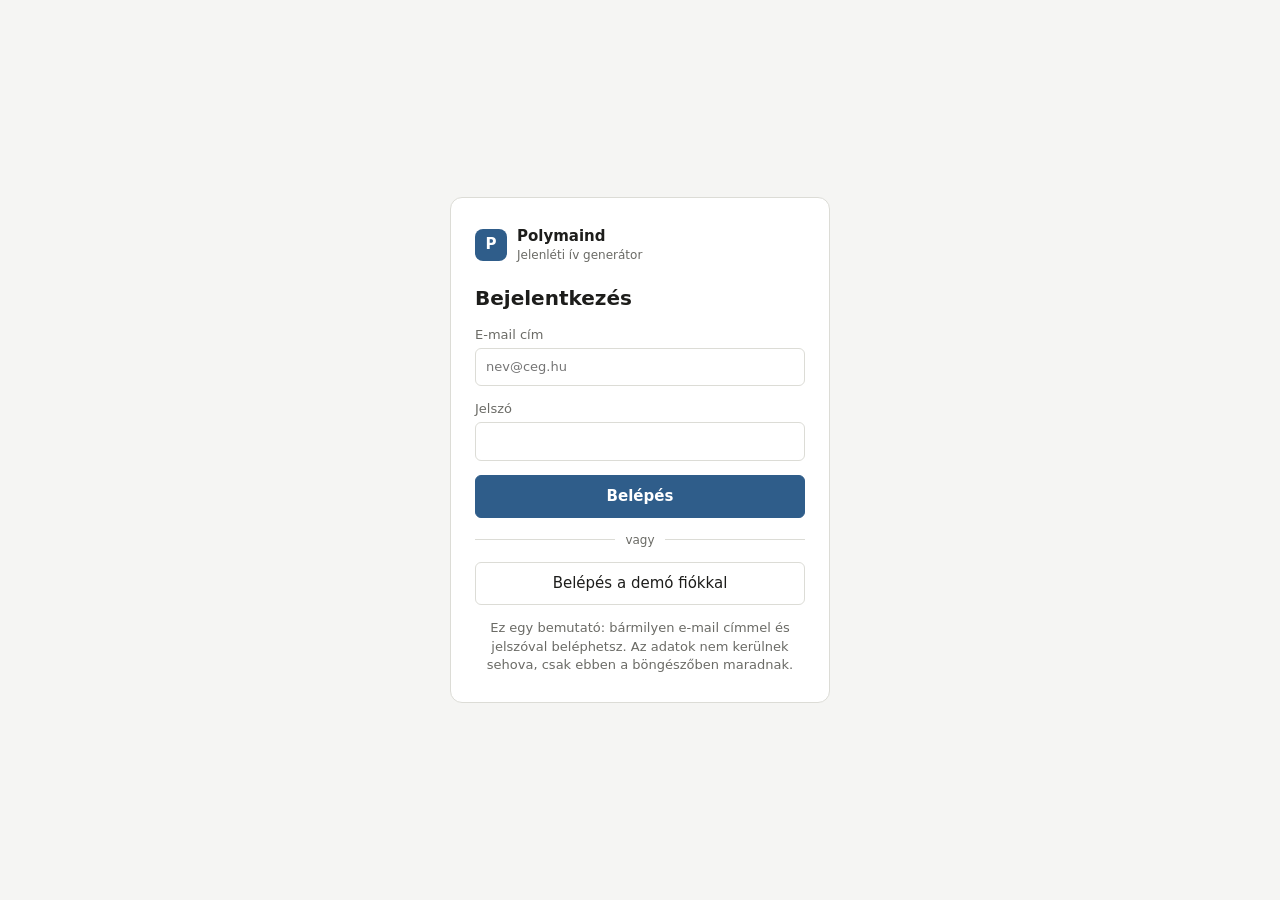
==== demo-offline.html @ 2e1d4f5e "Demó oldal bejelentkezéssel és bemutatóval; alapadat: Horváth Fanni 8 órában - demo.html/demo.js: be" ====
<!doctype html>
<html lang="hu">
<head>
  <meta charset="utf-8">
  <meta name="viewport" content="width=device-width, initial-scale=1">
  <title>Jelenléti ív demó</title>
  <style>
/* A jelenléti ív generátor és a demó közös stílusa. */
:root {
  --hatter: #f5f5f3; --lap: #fff; --szoveg: #1d1d1b; --halvany: #6b6b66; --keret: #dcdcd6;
  --pihen: #ecebe6; --szabad: #d9534f; --fo: #2f5d8a;
}
@media (prefers-color-scheme: dark) {
  :root:not([data-theme="light"]) {
    --hatter: #1a1a19; --lap: #242423; --szoveg: #ecece8; --halvany: #9d9d97; --keret: #3a3a38;
    --pihen: #2e2e2c; --szabad: #c9443f; --fo: #6fa3d6; color-scheme: dark;
  }
}
:root[data-theme="dark"] {
  --hatter: #1a1a19; --lap: #242423; --szoveg: #ecece8; --halvany: #9d9d97; --keret: #3a3a38;
    --pihen: #2e2e2c; --szabad: #c9443f; --fo: #6fa3d6; color-scheme: dark;
}
* { box-sizing: border-box; }
body { margin: 0; background: var(--hatter); color: var(--szoveg); font: 15px/1.4 system-ui, sans-serif; }
main { max-width: 900px; margin: 0 auto; padding: 24px 16px 64px; }
h1 { font-size: 22px; margin: 0 0 4px; }
.alcim { color: var(--halvany); margin: 0 0 20px; }
section { background: var(--lap); border: 1px solid var(--keret); border-radius: 10px; padding: 16px; margin-bottom: 16px; }
.sor { display: flex; flex-wrap: wrap; gap: 12px; align-items: flex-end; }
.mezo { display: flex; flex-direction: column; gap: 4px; font-size: 13px; color: var(--halvany); }
.mezo.nev { flex: 1 1 220px; }
input { font: inherit; color: var(--szoveg); background: var(--lap); border: 1px solid var(--keret); border-radius: 6px; padding: 6px 8px; }
input[type=number] { width: 80px; }
button { font: inherit; cursor: pointer; border-radius: 6px; border: 1px solid var(--keret); background: var(--lap); color: var(--szoveg); padding: 7px 12px; }
button.fo { background: var(--fo); border-color: var(--fo); color: #fff; font-weight: 600; }
#honap-info { color: var(--halvany); font-size: 13px; padding-bottom: 8px; }
.dolgozo { border-top: 1px solid var(--keret); padding: 14px 0; }
.dolgozo:first-child { border-top: 0; padding-top: 0; }
.dolgozo-fej { display: flex; flex-wrap: wrap; gap: 10px; align-items: flex-end; }
.naptar { display: grid; grid-template-columns: repeat(auto-fill, minmax(38px, 1fr)); gap: 4px; margin-top: 10px; }
.nap { padding: 3px 0; font-size: 13px; line-height: 1.1; display: flex; flex-direction: column; align-items: center; }
.nap small { font-size: 10px; color: var(--halvany); }
.nap.pihen { background: var(--pihen); color: var(--halvany); cursor: default; border-color: transparent; }
.nap.szabad { background: var(--szabad); border-color: var(--szabad); color: #fff; }
.nap.szabad small { color: #fff; }
.osszesito { font-size: 13px; color: var(--halvany); margin-top: 6px; }
details summary { cursor: pointer; font-weight: 600; }
details .sor { margin-top: 12px; }
details .mezo { flex: 1 1 220px; }
.hiba { color: var(--szabad); font-size: 13px; margin-top: 6px; }
.megjegyzes { font-size: 13px; color: var(--halvany); margin: 8px 0 0; }
.gombok { display: flex; flex-wrap: wrap; gap: 8px; align-items: center; }
label.gomb { display: inline-block; font-size: 15px; border: 1px solid var(--keret); border-radius: 6px; padding: 7px 12px; cursor: pointer; }
label.gomb input { display: none; }
.fulek { display: flex; gap: 4px; border-bottom: 1px solid var(--keret); margin-bottom: 16px; }
.fulek button { border: 0; border-bottom: 2px solid transparent; border-radius: 0; background: none; padding: 10px 14px; color: var(--halvany); font-weight: 600; }
.fulek button[aria-selected="true"] { color: var(--fo); border-bottom-color: var(--fo); }
[hidden] { display: none !important; }
.dolgozo-cim { display: flex; flex-wrap: wrap; gap: 4px 10px; align-items: baseline; }
.dolgozo-cim span { font-size: 13px; color: var(--halvany); }
.racs { display: grid; grid-template-columns: repeat(auto-fill, minmax(170px, 1fr)); gap: 10px; }
.racs .szeles { grid-column: 1 / -1; }
.racs input, .dolgozo > .mezo input { width: 100%; }
.beosztas-cim { margin-top: 12px; }
.beosztas { display: flex; flex-wrap: wrap; gap: 6px; align-items: flex-end; margin: 4px 0 10px; }
.beosztas label { display: flex; flex-direction: column; align-items: center; gap: 2px; font-size: 12px; color: var(--halvany); }
.beosztas input { width: 56px; text-align: center; }
.heti { font-size: 13px; color: var(--halvany); padding: 0 0 8px 6px; }
.kartya-lab { margin-top: 10px; }
.torol { color: var(--szabad); }
.ures { color: var(--halvany); margin: 0 0 12px; }
.ures a { color: var(--fo); }
</style>
  <style>
    /* Bejelentkezés */
    .belepes { min-height: 100vh; display: grid; place-items: center; padding: 24px 16px; }
    .belepes-kartya { width: 100%; max-width: 380px; background: var(--lap); border: 1px solid var(--keret); border-radius: 12px; padding: 28px 24px; display: flex; flex-direction: column; gap: 14px; }
    .marka { display: flex; align-items: center; gap: 10px; font-weight: 600; }
    .marka-jel { width: 32px; height: 32px; border-radius: 8px; background: var(--fo); color: #fff; display: grid; place-items: center; font-weight: 700; }
    .marka small { display: block; font-weight: 400; color: var(--halvany); font-size: 12px; }
    .belepes h1 { font-size: 20px; margin: 6px 0 0; }
    .belepes .mezo input { width: 100%; padding: 9px 10px; }
    .belepes button { width: 100%; padding: 10px 12px; }
    .elvalaszto { display: flex; align-items: center; gap: 10px; color: var(--halvany); font-size: 12px; }
    .elvalaszto::before, .elvalaszto::after { content: ""; flex: 1; border-top: 1px solid var(--keret); }
    .belepes .megjegyzes { margin: 0; text-align: center; }

    /* Felső sáv a belépés után */
    .savsor { display: flex; flex-wrap: wrap; gap: 8px 12px; align-items: center; justify-content: space-between; padding: 10px 16px; background: var(--lap); border-bottom: 1px solid var(--keret); }
    .savsor .felhasznalo { font-size: 13px; color: var(--halvany); min-width: 0; overflow-wrap: anywhere; }
    .savsor .felhasznalo strong { color: var(--szoveg); }
    .savsor .gombok button { padding: 6px 10px; font-size: 14px; }
    .demo-cimke { display: inline-block; font-size: 11px; font-weight: 700; letter-spacing: .06em; text-transform: uppercase; color: var(--fo); border: 1px solid var(--fo); border-radius: 999px; padding: 1px 8px; margin-right: 6px; }

    /* Bemutató */
    .kiemelt { outline: 3px solid var(--fo); outline-offset: 4px; border-radius: 8px; position: relative; z-index: 2; scroll-margin-top: 72px; }
    .tura { position: fixed; left: 50%; bottom: calc(16px + env(safe-area-inset-bottom, 0px)); transform: translateX(-50%); width: calc(100% - 32px); max-width: 420px; z-index: 10;
      background: var(--lap); border: 1px solid var(--keret); border-radius: 12px; padding: 16px; box-shadow: 0 10px 30px rgba(0, 0, 0, .18); display: flex; flex-direction: column; gap: 8px; }
    .tura-lepes { font-size: 12px; color: var(--halvany); font-variant-numeric: tabular-nums; }
    .tura h2 { font-size: 16px; margin: 0; }
    .tura p { margin: 0; font-size: 14px; }
    .tura-gombok { display: flex; gap: 8px; justify-content: flex-end; margin-top: 4px; }
    .tura-gombok .kihagy { margin-right: auto; border-color: transparent; color: var(--halvany); padding-left: 0; background: none; }
    main { padding-bottom: 220px; }
    button:focus-visible, input:focus-visible { outline: 2px solid var(--fo); outline-offset: 2px; }
    @media (prefers-reduced-motion: no-preference) { .tura { transition: opacity .2s; } }
  </style>
</head>
<body>

<div id="belepes" class="belepes">
  <form id="belepes-urlap" class="belepes-kartya" novalidate>
    <div class="marka"><span class="marka-jel">P</span><span>Polymaind<small>Jelenléti ív generátor</small></span></div>
    <h1>Bejelentkezés</h1>
    <label class="mezo"><span>E-mail cím</span><input id="belepes-email" type="email" autocomplete="username" placeholder="nev@ceg.hu"></label>
    <label class="mezo"><span>Jelszó</span><input id="belepes-jelszo" type="password" autocomplete="current-password"></label>
    <p id="belepes-hiba" class="hiba" role="alert" hidden></p>
    <button type="submit" class="fo">Belépés</button>
    <div class="elvalaszto">vagy</div>
    <button type="button" id="demo-belepes">Belépés a demó fiókkal</button>
    <p class="megjegyzes">Ez egy bemutató: bármilyen e-mail címmel és jelszóval beléphetsz. Az adatok nem kerülnek sehova, csak ebben a böngészőben maradnak.</p>
  </form>
</div>

<div id="alkalmazas" hidden>
  <div class="savsor">
    <div class="felhasznalo"><span class="demo-cimke">Demó</span>Bejelentkezve: <strong id="felhasznalo-email"></strong></div>
    <div class="gombok">
      <button id="tura-inditas">Bemutató indítása</button>
      <button id="demo-visszaallitas">Demóadatok visszaállítása</button>
      <button id="kijelentkezes">Kijelentkezés</button>
    </div>
  </div>

  <main>
    <h1>Jelenléti ív generátor</h1>
    <p class="alcim">Munkavállalónként megadott beosztás szerint, a magyar munkanaptárral generálja a havi jelenléti íveket.</p>

    <div class="fulek" role="tablist">
      <button data-ful="havi" role="tab">Havi jelenléti ív</button>
      <button data-ful="munkavallalok" role="tab">Munkavállalók</button>
    </div>

    <p id="uzenet" class="hiba" role="alert" hidden></p>

    <div data-panel="havi">
      <section class="sor">
        <label class="mezo" style="flex:1 1 240px"><span>Munkáltató</span><input id="ceg" type="text"></label>
        <label class="mezo"><span>Hónap</span><input id="honap" type="month"></label>
      </section>

      <section>
        <div id="honap-info"></div>
        <p class="megjegyzes" style="margin:0 0 12px">Kattints egy napra, ha az illető aznap szabadságon volt (piros). A szürke napokon a beosztása szerint nem dolgozik.</p>
        <div id="dolgozok"></div>
      </section>

      <section>
        <details>
          <summary>Cégszintű eltérések ebben a hónapban</summary>
          <div class="sor">
            <label class="mezo"><span>Extra pihenőnapok (mindenkinek)</span><input id="ceg-pihenonap" type="text" placeholder="pl. 2, 24-31"></label>
            <label class="mezo"><span>Extra munkanapok (pl. ledolgozós szombat)</span><input id="ceg-munkanap" type="text" placeholder="pl. 13"></label>
          </div>
          <div id="ceg-hiba" class="hiba"></div>
          <p class="megjegyzes">Az ünnepnapokat és a 2025–2026-os áthelyezett munkanapokat az app magától tudja. Ha egy évre még nincs beépítve, itt add meg.</p>
        </details>
      </section>

      <div class="gombok">
        <button id="general" class="fo">PDF generálása</button>
      </div>
    </div>

    <div data-panel="munkavallalok" hidden>
      <section>
        <div id="munkavallalok-lista"></div>
        <button id="uj-dolgozo">+ Új munkavállaló</button>
      </section>
      <div class="gombok">
        <button id="export">Adatok mentése fájlba</button>
        <label class="gomb">Adatok betöltése<input id="import" type="file" accept="application/json,.json"></label>
      </div>
    </div>
  </main>
</div>

<div id="tura" class="tura" role="dialog" aria-live="polite" aria-labelledby="tura-cim" hidden>
  <div class="tura-lepes" id="tura-lepes"></div>
  <h2 id="tura-cim"></h2>
  <p id="tura-szoveg"></p>
  <div class="tura-gombok">
    <button class="kihagy" id="tura-kihagy">Bezárás</button>
    <button id="tura-vissza">Vissza</button>
    <button class="fo" id="tura-tovabb">Tovább</button>
  </div>
</div>

<script>
!function(t,e){"object"==typeof exports&&"undefined"!=typeof module?e(exports):"function"==typeof define&&define.amd?define(["exports"],e):e((t=t||self).PDFLib={})}(this,(function(t){"use strict";
/*! *****************************************************************************
    Copyright (c) Microsoft Corporation. All rights reserved.
    Licensed under the Apache License, Version 2.0 (the "License"); you may not use
    this file except in compliance with the License. You may obtain a copy of the
    License at http://www.apache.org/licenses/LICENSE-2.0

    THIS CODE IS PROVIDED ON AN *AS IS* BASIS, WITHOUT WARRANTIES OR CONDITIONS OF ANY
    KIND, EITHER EXPRESS OR IMPLIED, INCLUDING WITHOUT LIMITATION ANY IMPLIED
    WARRANTIES OR CONDITIONS OF TITLE, FITNESS FOR A PARTICULAR PURPOSE,
    MERCHANTABLITY OR NON-INFRINGEMENT.

    See the Apache Version 2.0 License for specific language governing permissions
    and limitations under the License.
    ***************************************************************************** */var e=function(t,n){return(e=Object.setPrototypeOf||{__proto__:[]}instanceof Array&&function(t,e){t.__proto__=e}||function(t,e){for(var n in e)e.hasOwnProperty(n)&&(t[n]=e[n])})(t,n)};function n(t,n){function r(){this.constructor=t}e(t,n),t.prototype=null===n?Object.create(n):(r.prototype=n.prototype,new r)}var r=function(){return(r=Object.assign||function(t){for(var e,n=1,r=arguments.length;n<r;n++)for(var i in e=arguments[n])Object.prototype.hasOwnProperty.call(e,i)&&(t[i]=e[i]);return t}).apply(this,arguments)};function i(t,e,n,r){return new(n||(n=Promise))((function(i,o){function a(t){try{l(r.next(t))}catch(t){o(t)}}function s(t){try{l(r.throw(t))}catch(t){o(t)}}function l(t){var e;t.done?i(t.value):(e=t.value,e instanceof n?e:new n((function(t){t(e)}))).then(a,s)}l((r=r.apply(t,e||[])).next())}))}function o(t,e){var n,r,i,o,a={label:0,sent:function(){if(1&i[0])throw i[1];return i[1]},trys:[],ops:[]};return o={next:s(0),throw:s(1),return:s(2)},"function"==typeof Symbol&&(o[Symbol.iterator]=function(){return this}),o;function s(o){return function(s){return function(o){if(n)throw new TypeError("Generator is already executing.");for(;a;)try{if(n=1,r&&(i=2&o[0]?r.return:o[0]?r.throw||((i=r.return)&&i.call(r),0):r.next)&&!(i=i.call(r,o[1])).done)return i;switch(r=0,i&&(o=[2&o[0],i.value]),o[0]){case 0:case 1:i=o;break;case 4:return a.label++,{value:o[1],done:!1};case 5:a.label++,r=o[1],o=[0];continue;case 7:o=a.ops.pop(),a.trys.pop();continue;default:if(!(i=a.trys,(i=i.length>0&&i[i.length-1])||6!==o[0]&&2!==o[0])){a=0;continue}if(3===o[0]&&(!i||o[1]>i[0]&&o[1]<i[3])){a.label=o[1];break}if(6===o[0]&&a.label<i[1]){a.label=i[1],i=o;break}if(i&&a.label<i[2]){a.label=i[2],a.ops.push(o);break}i[2]&&a.ops.pop(),a.trys.pop();continue}o=e.call(t,a)}catch(t){o=[6,t],r=0}finally{n=i=0}if(5&o[0])throw o[1];return{value:o[0]?o[1]:void 0,done:!0}}([o,s])}}}function a(){for(var t=0,e=0,n=arguments.length;e<n;e++)t+=arguments[e].length;var r=Array(t),i=0;for(e=0;e<n;e++)for(var o=arguments[e],a=0,s=o.length;a<s;a++,i++)r[i]=o[a];return r}for(var s="ABCDEFGHIJKLMNOPQRSTUVWXYZabcdefghijklmnopqrstuvwxyz0123456789+/",l=new Uint8Array(256),h=0;h<s.length;h++)l[s.charCodeAt(h)]=h;var u,c=function(t){for(var e="",n=t.length,r=0;r<n;r+=3)e+=s[t[r]>>2],e+=s[(3&t[r])<<4|t[r+1]>>4],e+=s[(15&t[r+1])<<2|t[r+2]>>6],e+=s[63&t[r+2]];return n%3==2?e=e.substring(0,e.length-1)+"=":n%3==1&&(e=e.substring(0,e.length-2)+"=="),e},d=function(t){var e,n,r,i,o,a=.75*t.length,s=t.length,h=0;"="===t[t.length-1]&&(a--,"="===t[t.length-2]&&a--);var u=new Uint8Array(a);for(e=0;e<s;e+=4)n=l[t.charCodeAt(e)],r=l[t.charCodeAt(e+1)],i=l[t.charCodeAt(e+2)],o=l[t.charCodeAt(e+3)],u[h++]=n<<2|r>>4,u[h++]=(15&r)<<4|i>>2,u[h++]=(3&i)<<6|63&o;return u},f=/^(data)?:?([\w\/\+]+)?;?(charset=[\w-]+|base64)?.*,/i,p=function(t){var e=t.trim(),n=e.substring(0,100).match(f);if(!n)return d(e);var r=n[0],i=e.substring(r.length);return d(i)},g=function(t){return t.charCodeAt(0)},v=function(t){return t.codePointAt(0)},y=function(t,e){return x(t.toString(16),e,"0").toUpperCase()},m=function(t){return y(t,2)},b=function(t){return String.fromCharCode(t)},w=function(t){return b(parseInt(t,16))},x=function(t,e,n){for(var r="",i=0,o=e-t.length;i<o;i++)r+=n;return r+t},k=function(t,e,n){for(var r=t.length,i=0;i<r;i++)e[n++]=t.charCodeAt(i);return r},F=function(t){return t.replace(/[.*+?^${}()|[\]\\]/g,"\\$&")},S=function(t){return t.replace(/\t|\u0085|\u2028|\u2029/g,"    ").replace(/[\b\v]/g,"")},C=["\\n","\\f","\\r","\\u000B"],A=function(t){return/^[\n\f\r\u000B]$/.test(t)},T=function(t){return t.split(/[\n\f\r\u000B]/)},P=function(t){return t.replace(/[\n\f\r\u000B]/g," ")},z=function(t,e){var n,r=t.charCodeAt(e),i=e+1,o=1;return r>=55296&&r<=56319&&t.length>i&&(n=t.charCodeAt(i))>=56320&&n<=57343&&(o=2),[t.slice(e,e+o),o]},R=function(t){for(var e=[],n=0,r=t.length;n<r;){var i=z(t,n),o=i[0],a=i[1];e.push(o),n+=a}return e},O=function(t,e,n,r){for(var i=function(t){for(var e=C.join("|"),n=["$"],r=0,i=t.length;r<i;r++){var o=t[r];if(A(o))throw new TypeError("`wordBreak` must not include "+e);n.push(""===o?".":F(o))}var a=n.join("|");return new RegExp("("+e+")|((.*?)("+a+"))","gm")}(e),o=S(t).match(i),a="",s=0,l=[],h=function(){""!==a&&l.push(a),a="",s=0},u=0,c=o.length;u<c;u++){var d=o[u];if(A(d))h();else{var f=r(d);s+f>n&&h(),a+=d,s+=f}}return h(),l},D=/^D:(\d\d\d\d)(\d\d)?(\d\d)?(\d\d)?(\d\d)?(\d\d)?([+\-Z])?(\d\d)?'?(\d\d)?'?$/,B=function(t){var e=t.match(D);if(e){var n=e[1],r=e[2],i=void 0===r?"01":r,o=e[3],a=void 0===o?"01":o,s=e[4],l=void 0===s?"00":s,h=e[5],u=void 0===h?"00":h,c=e[6],d=void 0===c?"00":c,f=e[7],p=void 0===f?"Z":f,g=e[8],v=void 0===g?"00":g,y=e[9];return new Date(n+"-"+i+"-"+a+"T"+l+":"+u+":"+d+("Z"===p?"Z":""+p+v+":"+(void 0===y?"00":y)))}},N=function(t,e){for(var n,r,i=0;i<t.length;){var o=t.substring(i).match(e);if(!o)return{match:r,pos:i};r=o,i+=(null!==(n=o.index)&&void 0!==n?n:0)+o[0].length}return{match:r,pos:i}},E=function(t){return t[t.length-1]},j=function(t){if(t instanceof Uint8Array)return t;for(var e=t.length,n=new Uint8Array(e),r=0;r<e;r++)n[r]=t.charCodeAt(r);return n},M=function(){for(var t=[],e=0;e<arguments.length;e++)t[e]=arguments[e];for(var n=t.length,r=[],i=0;i<n;i++){var o=t[i];r[i]=o instanceof Uint8Array?o:j(o)}var a=0;for(i=0;i<n;i++)a+=t[i].length;for(var s=new Uint8Array(a),l=0,h=0;h<n;h++)for(var u=r[h],c=0,d=u.length;c<d;c++)s[l++]=u[c];return s},I=function(t){for(var e=0,n=0,r=t.length;n<r;n++)e+=t[n].length;var i=new Uint8Array(e),o=0;for(n=0,r=t.length;n<r;n++){var a=t[n];i.set(a,o),o+=a.length}return i},U=function(t){for(var e="",n=0,r=t.length;n<r;n++)e+=b(t[n]);return e},V=function(t,e){return t.id-e.id},W=function(t,e){for(var n=[],r=0,i=t.length;r<i;r++){var o=t[r],a=t[r-1];0!==r&&e(o)===e(a)||n.push(o)}return n},q=function(t){for(var e=t.length,n=0,r=Math.floor(e/2);n<r;n++){var i=n,o=e-n-1,a=t[n];t[i]=t[o],t[o]=a}return t},L=function(t){for(var e=0,n=0,r=t.length;n<r;n++)e+=t[n];return e},K=function(t,e){for(var n=new Array(e-t),r=0,i=n.length;r<i;r++)n[r]=t+r;return n},G=function(t,e){for(var n=new Array(e.length),r=0,i=e.length;r<i;r++)n[r]=t[e[r]];return n},H=function(t){return t instanceof Uint8Array||t instanceof ArrayBuffer||"string"==typeof t},_=function(t){if("string"==typeof t)return p(t);if(t instanceof ArrayBuffer)return new Uint8Array(t);if(t instanceof Uint8Array)return t;throw new TypeError("`input` must be one of `string | ArrayBuffer | Uint8Array`")},X=function(){return new Promise((function(t){setTimeout((function(){return t()}),0)}))},Z=function(t,e){void 0===e&&(e=!0);var n=[];e&&n.push(65279);for(var r=0,i=t.length;r<i;){var o=t.codePointAt(r);if(o<65536)n.push(o),r+=1;else{if(!(o<1114112))throw new Error("Invalid code point: 0x"+m(o));n.push(Q(o),$(o)),r+=2}}return new Uint16Array(n)},Y=function(t){return t>=0&&t<=65535},J=function(t){return t>=65536&&t<=1114111},Q=function(t){return Math.floor((t-65536)/1024)+55296},$=function(t){return(t-65536)%1024+56320};!function(t){t.BigEndian="BigEndian",t.LittleEndian="LittleEndian"}(u||(u={}));var tt="�".codePointAt(0),et=function(t,e){if(void 0===e&&(e=!0),t.length<=1)return String.fromCodePoint(tt);for(var n=e?ot(t):u.BigEndian,r=e?2:0,i=[];t.length-r>=2;){var o=it(t[r++],t[r++],n);if(nt(o))if(t.length-r<2)i.push(tt);else{var a=it(t[r++],t[r++],n);rt(a)?i.push(o,a):i.push(tt)}else rt(o)?(r+=2,i.push(tt)):i.push(o)}return r<t.length&&i.push(tt),String.fromCodePoint.apply(String,i)},nt=function(t){return t>=55296&&t<=56319},rt=function(t){return t>=56320&&t<=57343},it=function(t,e,n){if(n===u.LittleEndian)return e<<8|t;if(n===u.BigEndian)return t<<8|e;throw new Error("Invalid byteOrder: "+n)},ot=function(t){return at(t)?u.BigEndian:st(t)?u.LittleEndian:u.BigEndian},at=function(t){return 254===t[0]&&255===t[1]},st=function(t){return 255===t[0]&&254===t[1]},lt=function(t){return at(t)||st(t)},ht=function(t){var e,n=String(t);if(Math.abs(t)<1){if(e=parseInt(t.toString().split("e-")[1])){var r=t<0;r&&(t*=-1),t*=Math.pow(10,e-1),n="0."+new Array(e).join("0")+t.toString().substring(2),r&&(n="-"+n)}}else(e=parseInt(t.toString().split("+")[1]))>20&&(e-=20,n=(t/=Math.pow(10,e)).toString()+new Array(e+1).join("0"));return n},ut=function(t){return Math.ceil(t.toString(2).length/8)},ct=function(t){for(var e=new Uint8Array(ut(t)),n=1;n<=e.length;n++)e[n-1]=t>>8*(e.length-n);return e},dt=function(t){throw new Error(t)};function ft(t,e,n){return t(n={path:e,exports:{},require:function(t,e){return function(){throw new Error("Dynamic requires are not currently supported by @rollup/plugin-commonjs")}(null==e&&n.path)}},n.exports),n.exports}var pt=ft((function(t,e){var n="undefined"!=typeof Uint8Array&&"undefined"!=typeof Uint16Array&&"undefined"!=typeof Int32Array;function r(t,e){return Object.prototype.hasOwnProperty.call(t,e)}e.assign=function(t){for(var e=Array.prototype.slice.call(arguments,1);e.length;){var n=e.shift();if(n){if("object"!=typeof n)throw new TypeError(n+"must be non-object");for(var i in n)r(n,i)&&(t[i]=n[i])}}return t},e.shrinkBuf=function(t,e){return t.length===e?t:t.subarray?t.subarray(0,e):(t.length=e,t)};var i={arraySet:function(t,e,n,r,i){if(e.subarray&&t.subarray)t.set(e.subarray(n,n+r),i);else for(var o=0;o<r;o++)t[i+o]=e[n+o]},flattenChunks:function(t){var e,n,r,i,o,a;for(r=0,e=0,n=t.length;e<n;e++)r+=t[e].length;for(a=new Uint8Array(r),i=0,e=0,n=t.length;e<n;e++)o=t[e],a.set(o,i),i+=o.length;return a}},o={arraySet:function(t,e,n,r,i){for(var o=0;o<r;o++)t[i+o]=e[n+o]},flattenChunks:function(t){return[].concat.apply([],t)}};e.setTyped=function(t){t?(e.Buf8=Uint8Array,e.Buf16=Uint16Array,e.Buf32=Int32Array,e.assign(e,i)):(e.Buf8=Array,e.Buf16=Array,e.Buf32=Array,e.assign(e,o))},e.setTyped(n)}));function gt(t){for(var e=t.length;--e>=0;)t[e]=0}var vt=[0,0,0,0,0,0,0,0,1,1,1,1,2,2,2,2,3,3,3,3,4,4,4,4,5,5,5,5,0],yt=[0,0,0,0,1,1,2,2,3,3,4,4,5,5,6,6,7,7,8,8,9,9,10,10,11,11,12,12,13,13],mt=[0,0,0,0,0,0,0,0,0,0,0,0,0,0,0,0,2,3,7],bt=[16,17,18,0,8,7,9,6,10,5,11,4,12,3,13,2,14,1,15],wt=new Array(576);gt(wt);var xt=new Array(60);gt(xt);var kt=new Array(512);gt(kt);var Ft=new Array(256);gt(Ft);var St=new Array(29);gt(St);var Ct,At,Tt,Pt=new Array(30);function zt(t,e,n,r,i){this.static_tree=t,this.extra_bits=e,this.extra_base=n,this.elems=r,this.max_length=i,this.has_stree=t&&t.length}function Rt(t,e){this.dyn_tree=t,this.max_code=0,this.stat_desc=e}function Ot(t){return t<256?kt[t]:kt[256+(t>>>7)]}function Dt(t,e){t.pending_buf[t.pending++]=255&e,t.pending_buf[t.pending++]=e>>>8&255}function Bt(t,e,n){t.bi_valid>16-n?(t.bi_buf|=e<<t.bi_valid&65535,Dt(t,t.bi_buf),t.bi_buf=e>>16-t.bi_valid,t.bi_valid+=n-16):(t.bi_buf|=e<<t.bi_valid&65535,t.bi_valid+=n)}function Nt(t,e,n){Bt(t,n[2*e],n[2*e+1])}function Et(t,e){var n=0;do{n|=1&t,t>>>=1,n<<=1}while(--e>0);return n>>>1}function jt(t,e,n){var r,i,o=new Array(16),a=0;for(r=1;r<=15;r++)o[r]=a=a+n[r-1]<<1;for(i=0;i<=e;i++){var s=t[2*i+1];0!==s&&(t[2*i]=Et(o[s]++,s))}}function Mt(t){var e;for(e=0;e<286;e++)t.dyn_ltree[2*e]=0;for(e=0;e<30;e++)t.dyn_dtree[2*e]=0;for(e=0;e<19;e++)t.bl_tree[2*e]=0;t.dyn_ltree[512]=1,t.opt_len=t.static_len=0,t.last_lit=t.matches=0}function It(t){t.bi_valid>8?Dt(t,t.bi_buf):t.bi_valid>0&&(t.pending_buf[t.pending++]=t.bi_buf),t.bi_buf=0,t.bi_valid=0}function Ut(t,e,n,r){var i=2*e,o=2*n;return t[i]<t[o]||t[i]===t[o]&&r[e]<=r[n]}function Vt(t,e,n){for(var r=t.heap[n],i=n<<1;i<=t.heap_len&&(i<t.heap_len&&Ut(e,t.heap[i+1],t.heap[i],t.depth)&&i++,!Ut(e,r,t.heap[i],t.depth));)t.heap[n]=t.heap[i],n=i,i<<=1;t.heap[n]=r}function Wt(t,e,n){var r,i,o,a,s=0;if(0!==t.last_lit)do{r=t.pending_buf[t.d_buf+2*s]<<8|t.pending_buf[t.d_buf+2*s+1],i=t.pending_buf[t.l_buf+s],s++,0===r?Nt(t,i,e):(Nt(t,(o=Ft[i])+256+1,e),0!==(a=vt[o])&&Bt(t,i-=St[o],a),Nt(t,o=Ot(--r),n),0!==(a=yt[o])&&Bt(t,r-=Pt[o],a))}while(s<t.last_lit);Nt(t,256,e)}function qt(t,e){var n,r,i,o=e.dyn_tree,a=e.stat_desc.static_tree,s=e.stat_desc.has_stree,l=e.stat_desc.elems,h=-1;for(t.heap_len=0,t.heap_max=573,n=0;n<l;n++)0!==o[2*n]?(t.heap[++t.heap_len]=h=n,t.depth[n]=0):o[2*n+1]=0;for(;t.heap_len<2;)o[2*(i=t.heap[++t.heap_len]=h<2?++h:0)]=1,t.depth[i]=0,t.opt_len--,s&&(t.static_len-=a[2*i+1]);for(e.max_code=h,n=t.heap_len>>1;n>=1;n--)Vt(t,o,n);i=l;do{n=t.heap[1],t.heap[1]=t.heap[t.heap_len--],Vt(t,o,1),r=t.heap[1],t.heap[--t.heap_max]=n,t.heap[--t.heap_max]=r,o[2*i]=o[2*n]+o[2*r],t.depth[i]=(t.depth[n]>=t.depth[r]?t.depth[n]:t.depth[r])+1,o[2*n+1]=o[2*r+1]=i,t.heap[1]=i++,Vt(t,o,1)}while(t.heap_len>=2);t.heap[--t.heap_max]=t.heap[1],function(t,e){var n,r,i,o,a,s,l=e.dyn_tree,h=e.max_code,u=e.stat_desc.static_tree,c=e.stat_desc.has_stree,d=e.stat_desc.extra_bits,f=e.stat_desc.extra_base,p=e.stat_desc.max_length,g=0;for(o=0;o<=15;o++)t.bl_count[o]=0;for(l[2*t.heap[t.heap_max]+1]=0,n=t.heap_max+1;n<573;n++)(o=l[2*l[2*(r=t.heap[n])+1]+1]+1)>p&&(o=p,g++),l[2*r+1]=o,r>h||(t.bl_count[o]++,a=0,r>=f&&(a=d[r-f]),s=l[2*r],t.opt_len+=s*(o+a),c&&(t.static_len+=s*(u[2*r+1]+a)));if(0!==g){do{for(o=p-1;0===t.bl_count[o];)o--;t.bl_count[o]--,t.bl_count[o+1]+=2,t.bl_count[p]--,g-=2}while(g>0);for(o=p;0!==o;o--)for(r=t.bl_count[o];0!==r;)(i=t.heap[--n])>h||(l[2*i+1]!==o&&(t.opt_len+=(o-l[2*i+1])*l[2*i],l[2*i+1]=o),r--)}}(t,e),jt(o,h,t.bl_count)}function Lt(t,e,n){var r,i,o=-1,a=e[1],s=0,l=7,h=4;for(0===a&&(l=138,h=3),e[2*(n+1)+1]=65535,r=0;r<=n;r++)i=a,a=e[2*(r+1)+1],++s<l&&i===a||(s<h?t.bl_tree[2*i]+=s:0!==i?(i!==o&&t.bl_tree[2*i]++,t.bl_tree[32]++):s<=10?t.bl_tree[34]++:t.bl_tree[36]++,s=0,o=i,0===a?(l=138,h=3):i===a?(l=6,h=3):(l=7,h=4))}function Kt(t,e,n){var r,i,o=-1,a=e[1],s=0,l=7,h=4;for(0===a&&(l=138,h=3),r=0;r<=n;r++)if(i=a,a=e[2*(r+1)+1],!(++s<l&&i===a)){if(s<h)do{Nt(t,i,t.bl_tree)}while(0!=--s);else 0!==i?(i!==o&&(Nt(t,i,t.bl_tree),s--),Nt(t,16,t.bl_tree),Bt(t,s-3,2)):s<=10?(Nt(t,17,t.bl_tree),Bt(t,s-3,3)):(Nt(t,18,t.bl_tree),Bt(t,s-11,7));s=0,o=i,0===a?(l=138,h=3):i===a?(l=6,h=3):(l=7,h=4)}}gt(Pt);var Gt=!1;function Ht(t,e,n,r){Bt(t,0+(r?1:0),3),function(t,e,n,r){It(t),r&&(Dt(t,n),Dt(t,~n)),pt.arraySet(t.pending_buf,t.window,e,n,t.pending),t.pending+=n}(t,e,n,!0)}var _t={_tr_init:function(t){Gt||(!function(){var t,e,n,r,i,o=new Array(16);for(n=0,r=0;r<28;r++)for(St[r]=n,t=0;t<1<<vt[r];t++)Ft[n++]=r;for(Ft[n-1]=r,i=0,r=0;r<16;r++)for(Pt[r]=i,t=0;t<1<<yt[r];t++)kt[i++]=r;for(i>>=7;r<30;r++)for(Pt[r]=i<<7,t=0;t<1<<yt[r]-7;t++)kt[256+i++]=r;for(e=0;e<=15;e++)o[e]=0;for(t=0;t<=143;)wt[2*t+1]=8,t++,o[8]++;for(;t<=255;)wt[2*t+1]=9,t++,o[9]++;for(;t<=279;)wt[2*t+1]=7,t++,o[7]++;for(;t<=287;)wt[2*t+1]=8,t++,o[8]++;for(jt(wt,287,o),t=0;t<30;t++)xt[2*t+1]=5,xt[2*t]=Et(t,5);Ct=new zt(wt,vt,257,286,15),At=new zt(xt,yt,0,30,15),Tt=new zt(new Array(0),mt,0,19,7)}(),Gt=!0),t.l_desc=new Rt(t.dyn_ltree,Ct),t.d_desc=new Rt(t.dyn_dtree,At),t.bl_desc=new Rt(t.bl_tree,Tt),t.bi_buf=0,t.bi_valid=0,Mt(t)},_tr_stored_block:Ht,_tr_flush_block:function(t,e,n,r){var i,o,a=0;t.level>0?(2===t.strm.data_type&&(t.strm.data_type=function(t){var e,n=4093624447;for(e=0;e<=31;e++,n>>>=1)if(1&n&&0!==t.dyn_ltree[2*e])return 0;if(0!==t.dyn_ltree[18]||0!==t.dyn_ltree[20]||0!==t.dyn_ltree[26])return 1;for(e=32;e<256;e++)if(0!==t.dyn_ltree[2*e])return 1;return 0}(t)),qt(t,t.l_desc),qt(t,t.d_desc),a=function(t){var e;for(Lt(t,t.dyn_ltree,t.l_desc.max_code),Lt(t,t.dyn_dtree,t.d_desc.max_code),qt(t,t.bl_desc),e=18;e>=3&&0===t.bl_tree[2*bt[e]+1];e--);return t.opt_len+=3*(e+1)+5+5+4,e}(t),i=t.opt_len+3+7>>>3,(o=t.static_len+3+7>>>3)<=i&&(i=o)):i=o=n+5,n+4<=i&&-1!==e?Ht(t,e,n,r):4===t.strategy||o===i?(Bt(t,2+(r?1:0),3),Wt(t,wt,xt)):(Bt(t,4+(r?1:0),3),function(t,e,n,r){var i;for(Bt(t,e-257,5),Bt(t,n-1,5),Bt(t,r-4,4),i=0;i<r;i++)Bt(t,t.bl_tree[2*bt[i]+1],3);Kt(t,t.dyn_ltree,e-1),Kt(t,t.dyn_dtree,n-1)}(t,t.l_desc.max_code+1,t.d_desc.max_code+1,a+1),Wt(t,t.dyn_ltree,t.dyn_dtree)),Mt(t),r&&It(t)},_tr_tally:function(t,e,n){return t.pending_buf[t.d_buf+2*t.last_lit]=e>>>8&255,t.pending_buf[t.d_buf+2*t.last_lit+1]=255&e,t.pending_buf[t.l_buf+t.last_lit]=255&n,t.last_lit++,0===e?t.dyn_ltree[2*n]++:(t.matches++,e--,t.dyn_ltree[2*(Ft[n]+256+1)]++,t.dyn_dtree[2*Ot(e)]++),t.last_lit===t.lit_bufsize-1},_tr_align:function(t){Bt(t,2,3),Nt(t,256,wt),function(t){16===t.bi_valid?(Dt(t,t.bi_buf),t.bi_buf=0,t.bi_valid=0):t.bi_valid>=8&&(t.pending_buf[t.pending++]=255&t.bi_buf,t.bi_buf>>=8,t.bi_valid-=8)}(t)}};var Xt=function(t,e,n,r){for(var i=65535&t|0,o=t>>>16&65535|0,a=0;0!==n;){n-=a=n>2e3?2e3:n;do{o=o+(i=i+e[r++]|0)|0}while(--a);i%=65521,o%=65521}return i|o<<16|0};var Zt=function(){for(var t,e=[],n=0;n<256;n++){t=n;for(var r=0;r<8;r++)t=1&t?3988292384^t>>>1:t>>>1;e[n]=t}return e}();var Yt,Jt=function(t,e,n,r){var i=Zt,o=r+n;t^=-1;for(var a=r;a<o;a++)t=t>>>8^i[255&(t^e[a])];return-1^t},Qt={2:"need dictionary",1:"stream end",0:"","-1":"file error","-2":"stream error","-3":"data error","-4":"insufficient memory","-5":"buffer error","-6":"incompatible version"};function $t(t,e){return t.msg=Qt[e],e}function te(t){return(t<<1)-(t>4?9:0)}function ee(t){for(var e=t.length;--e>=0;)t[e]=0}function ne(t){var e=t.state,n=e.pending;n>t.avail_out&&(n=t.avail_out),0!==n&&(pt.arraySet(t.output,e.pending_buf,e.pending_out,n,t.next_out),t.next_out+=n,e.pending_out+=n,t.total_out+=n,t.avail_out-=n,e.pending-=n,0===e.pending&&(e.pending_out=0))}function re(t,e){_t._tr_flush_block(t,t.block_start>=0?t.block_start:-1,t.strstart-t.block_start,e),t.block_start=t.strstart,ne(t.strm)}function ie(t,e){t.pending_buf[t.pending++]=e}function oe(t,e){t.pending_buf[t.pending++]=e>>>8&255,t.pending_buf[t.pending++]=255&e}function ae(t,e,n,r){var i=t.avail_in;return i>r&&(i=r),0===i?0:(t.avail_in-=i,pt.arraySet(e,t.input,t.next_in,i,n),1===t.state.wrap?t.adler=Xt(t.adler,e,i,n):2===t.state.wrap&&(t.adler=Jt(t.adler,e,i,n)),t.next_in+=i,t.total_in+=i,i)}function se(t,e){var n,r,i=t.max_chain_length,o=t.strstart,a=t.prev_length,s=t.nice_match,l=t.strstart>t.w_size-262?t.strstart-(t.w_size-262):0,h=t.window,u=t.w_mask,c=t.prev,d=t.strstart+258,f=h[o+a-1],p=h[o+a];t.prev_length>=t.good_match&&(i>>=2),s>t.lookahead&&(s=t.lookahead);do{if(h[(n=e)+a]===p&&h[n+a-1]===f&&h[n]===h[o]&&h[++n]===h[o+1]){o+=2,n++;do{}while(h[++o]===h[++n]&&h[++o]===h[++n]&&h[++o]===h[++n]&&h[++o]===h[++n]&&h[++o]===h[++n]&&h[++o]===h[++n]&&h[++o]===h[++n]&&h[++o]===h[++n]&&o<d);if(r=258-(d-o),o=d-258,r>a){if(t.match_start=e,a=r,r>=s)break;f=h[o+a-1],p=h[o+a]}}}while((e=c[e&u])>l&&0!=--i);return a<=t.lookahead?a:t.lookahead}function le(t){var e,n,r,i,o,a=t.w_size;do{if(i=t.window_size-t.lookahead-t.strstart,t.strstart>=a+(a-262)){pt.arraySet(t.window,t.window,a,a,0),t.match_start-=a,t.strstart-=a,t.block_start-=a,e=n=t.hash_size;do{r=t.head[--e],t.head[e]=r>=a?r-a:0}while(--n);e=n=a;do{r=t.prev[--e],t.prev[e]=r>=a?r-a:0}while(--n);i+=a}if(0===t.strm.avail_in)break;if(n=ae(t.strm,t.window,t.strstart+t.lookahead,i),t.lookahead+=n,t.lookahead+t.insert>=3)for(o=t.strstart-t.insert,t.ins_h=t.window[o],t.ins_h=(t.ins_h<<t.hash_shift^t.window[o+1])&t.hash_mask;t.insert&&(t.ins_h=(t.ins_h<<t.hash_shift^t.window[o+3-1])&t.hash_mask,t.prev[o&t.w_mask]=t.head[t.ins_h],t.head[t.ins_h]=o,o++,t.insert--,!(t.lookahead+t.insert<3)););}while(t.lookahead<262&&0!==t.strm.avail_in)}function he(t,e){for(var n,r;;){if(t.lookahead<262){if(le(t),t.lookahead<262&&0===e)return 1;if(0===t.lookahead)break}if(n=0,t.lookahead>=3&&(t.ins_h=(t.ins_h<<t.hash_shift^t.window[t.strstart+3-1])&t.hash_mask,n=t.prev[t.strstart&t.w_mask]=t.head[t.ins_h],t.head[t.ins_h]=t.strstart),0!==n&&t.strstart-n<=t.w_size-262&&(t.match_length=se(t,n)),t.match_length>=3)if(r=_t._tr_tally(t,t.strstart-t.match_start,t.match_length-3),t.lookahead-=t.match_length,t.match_length<=t.max_lazy_match&&t.lookahead>=3){t.match_length--;do{t.strstart++,t.ins_h=(t.ins_h<<t.hash_shift^t.window[t.strstart+3-1])&t.hash_mask,n=t.prev[t.strstart&t.w_mask]=t.head[t.ins_h],t.head[t.ins_h]=t.strstart}while(0!=--t.match_length);t.strstart++}else t.strstart+=t.match_length,t.match_length=0,t.ins_h=t.window[t.strstart],t.ins_h=(t.ins_h<<t.hash_shift^t.window[t.strstart+1])&t.hash_mask;else r=_t._tr_tally(t,0,t.window[t.strstart]),t.lookahead--,t.strstart++;if(r&&(re(t,!1),0===t.strm.avail_out))return 1}return t.insert=t.strstart<2?t.strstart:2,4===e?(re(t,!0),0===t.strm.avail_out?3:4):t.last_lit&&(re(t,!1),0===t.strm.avail_out)?1:2}function ue(t,e){for(var n,r,i;;){if(t.lookahead<262){if(le(t),t.lookahead<262&&0===e)return 1;if(0===t.lookahead)break}if(n=0,t.lookahead>=3&&(t.ins_h=(t.ins_h<<t.hash_shift^t.window[t.strstart+3-1])&t.hash_mask,n=t.prev[t.strstart&t.w_mask]=t.head[t.ins_h],t.head[t.ins_h]=t.strstart),t.prev_length=t.match_length,t.prev_match=t.match_start,t.match_length=2,0!==n&&t.prev_length<t.max_lazy_match&&t.strstart-n<=t.w_size-262&&(t.match_length=se(t,n),t.match_length<=5&&(1===t.strategy||3===t.match_length&&t.strstart-t.match_start>4096)&&(t.match_length=2)),t.prev_length>=3&&t.match_length<=t.prev_length){i=t.strstart+t.lookahead-3,r=_t._tr_tally(t,t.strstart-1-t.prev_match,t.prev_length-3),t.lookahead-=t.prev_length-1,t.prev_length-=2;do{++t.strstart<=i&&(t.ins_h=(t.ins_h<<t.hash_shift^t.window[t.strstart+3-1])&t.hash_mask,n=t.prev[t.strstart&t.w_mask]=t.head[t.ins_h],t.head[t.ins_h]=t.strstart)}while(0!=--t.prev_length);if(t.match_available=0,t.match_length=2,t.strstart++,r&&(re(t,!1),0===t.strm.avail_out))return 1}else if(t.match_available){if((r=_t._tr_tally(t,0,t.window[t.strstart-1]))&&re(t,!1),t.strstart++,t.lookahead--,0===t.strm.avail_out)return 1}else t.match_available=1,t.strstart++,t.lookahead--}return t.match_available&&(r=_t._tr_tally(t,0,t.window[t.strstart-1]),t.match_available=0),t.insert=t.strstart<2?t.strstart:2,4===e?(re(t,!0),0===t.strm.avail_out?3:4):t.last_lit&&(re(t,!1),0===t.strm.avail_out)?1:2}function ce(t,e,n,r,i){this.good_length=t,this.max_lazy=e,this.nice_length=n,this.max_chain=r,this.func=i}function de(){this.strm=null,this.status=0,this.pending_buf=null,this.pending_buf_size=0,this.pending_out=0,this.pending=0,this.wrap=0,this.gzhead=null,this.gzindex=0,this.method=8,this.last_flush=-1,this.w_size=0,this.w_bits=0,this.w_mask=0,this.window=null,this.window_size=0,this.prev=null,this.head=null,this.ins_h=0,this.hash_size=0,this.hash_bits=0,this.hash_mask=0,this.hash_shift=0,this.block_start=0,this.match_length=0,this.prev_match=0,this.match_available=0,this.strstart=0,this.match_start=0,this.lookahead=0,this.prev_length=0,this.max_chain_length=0,this.max_lazy_match=0,this.level=0,this.strategy=0,this.good_match=0,this.nice_match=0,this.dyn_ltree=new pt.Buf16(1146),this.dyn_dtree=new pt.Buf16(122),this.bl_tree=new pt.Buf16(78),ee(this.dyn_ltree),ee(this.dyn_dtree),ee(this.bl_tree),this.l_desc=null,this.d_desc=null,this.bl_desc=null,this.bl_count=new pt.Buf16(16),this.heap=new pt.Buf16(573),ee(this.heap),this.heap_len=0,this.heap_max=0,this.depth=new pt.Buf16(573),ee(this.depth),this.l_buf=0,this.lit_bufsize=0,this.last_lit=0,this.d_buf=0,this.opt_len=0,this.static_len=0,this.matches=0,this.insert=0,this.bi_buf=0,this.bi_valid=0}function fe(t){var e;return t&&t.state?(t.total_in=t.total_out=0,t.data_type=2,(e=t.state).pending=0,e.pending_out=0,e.wrap<0&&(e.wrap=-e.wrap),e.status=e.wrap?42:113,t.adler=2===e.wrap?0:1,e.last_flush=0,_t._tr_init(e),0):$t(t,-2)}function pe(t){var e,n=fe(t);return 0===n&&((e=t.state).window_size=2*e.w_size,ee(e.head),e.max_lazy_match=Yt[e.level].max_lazy,e.good_match=Yt[e.level].good_length,e.nice_match=Yt[e.level].nice_length,e.max_chain_length=Yt[e.level].max_chain,e.strstart=0,e.block_start=0,e.lookahead=0,e.insert=0,e.match_length=e.prev_length=2,e.match_available=0,e.ins_h=0),n}function ge(t,e,n,r,i,o){if(!t)return-2;var a=1;if(-1===e&&(e=6),r<0?(a=0,r=-r):r>15&&(a=2,r-=16),i<1||i>9||8!==n||r<8||r>15||e<0||e>9||o<0||o>4)return $t(t,-2);8===r&&(r=9);var s=new de;return t.state=s,s.strm=t,s.wrap=a,s.gzhead=null,s.w_bits=r,s.w_size=1<<s.w_bits,s.w_mask=s.w_size-1,s.hash_bits=i+7,s.hash_size=1<<s.hash_bits,s.hash_mask=s.hash_size-1,s.hash_shift=~~((s.hash_bits+3-1)/3),s.window=new pt.Buf8(2*s.w_size),s.head=new pt.Buf16(s.hash_size),s.prev=new pt.Buf16(s.w_size),s.lit_bufsize=1<<i+6,s.pending_buf_size=4*s.lit_bufsize,s.pending_buf=new pt.Buf8(s.pending_buf_size),s.d_buf=1*s.lit_bufsize,s.l_buf=3*s.lit_bufsize,s.level=e,s.strategy=o,s.method=n,pe(t)}Yt=[new ce(0,0,0,0,(function(t,e){var n=65535;for(n>t.pending_buf_size-5&&(n=t.pending_buf_size-5);;){if(t.lookahead<=1){if(le(t),0===t.lookahead&&0===e)return 1;if(0===t.lookahead)break}t.strstart+=t.lookahead,t.lookahead=0;var r=t.block_start+n;if((0===t.strstart||t.strstart>=r)&&(t.lookahead=t.strstart-r,t.strstart=r,re(t,!1),0===t.strm.avail_out))return 1;if(t.strstart-t.block_start>=t.w_size-262&&(re(t,!1),0===t.strm.avail_out))return 1}return t.insert=0,4===e?(re(t,!0),0===t.strm.avail_out?3:4):(t.strstart>t.block_start&&(re(t,!1),t.strm.avail_out),1)})),new ce(4,4,8,4,he),new ce(4,5,16,8,he),new ce(4,6,32,32,he),new ce(4,4,16,16,ue),new ce(8,16,32,32,ue),new ce(8,16,128,128,ue),new ce(8,32,128,256,ue),new ce(32,128,258,1024,ue),new ce(32,258,258,4096,ue)];var ve={deflateInit:function(t,e){return ge(t,e,8,15,8,0)},deflateInit2:ge,deflateReset:pe,deflateResetKeep:fe,deflateSetHeader:function(t,e){return t&&t.state?2!==t.state.wrap?-2:(t.state.gzhead=e,0):-2},deflate:function(t,e){var n,r,i,o;if(!t||!t.state||e>5||e<0)return t?$t(t,-2):-2;if(r=t.state,!t.output||!t.input&&0!==t.avail_in||666===r.status&&4!==e)return $t(t,0===t.avail_out?-5:-2);if(r.strm=t,n=r.last_flush,r.last_flush=e,42===r.status)if(2===r.wrap)t.adler=0,ie(r,31),ie(r,139),ie(r,8),r.gzhead?(ie(r,(r.gzhead.text?1:0)+(r.gzhead.hcrc?2:0)+(r.gzhead.extra?4:0)+(r.gzhead.name?8:0)+(r.gzhead.comment?16:0)),ie(r,255&r.gzhead.time),ie(r,r.gzhead.time>>8&255),ie(r,r.gzhead.time>>16&255),ie(r,r.gzhead.time>>24&255),ie(r,9===r.level?2:r.strategy>=2||r.level<2?4:0),ie(r,255&r.gzhead.os),r.gzhead.extra&&r.gzhead.extra.length&&(ie(r,255&r.gzhead.extra.length),ie(r,r.gzhead.extra.length>>8&255)),r.gzhead.hcrc&&(t.adler=Jt(t.adler,r.pending_buf,r.pending,0)),r.gzindex=0,r.status=69):(ie(r,0),ie(r,0),ie(r,0),ie(r,0),ie(r,0),ie(r,9===r.level?2:r.strategy>=2||r.level<2?4:0),ie(r,3),r.status=113);else{var a=8+(r.w_bits-8<<4)<<8;a|=(r.strategy>=2||r.level<2?0:r.level<6?1:6===r.level?2:3)<<6,0!==r.strstart&&(a|=32),a+=31-a%31,r.status=113,oe(r,a),0!==r.strstart&&(oe(r,t.adler>>>16),oe(r,65535&t.adler)),t.adler=1}if(69===r.status)if(r.gzhead.extra){for(i=r.pending;r.gzindex<(65535&r.gzhead.extra.length)&&(r.pending!==r.pending_buf_size||(r.gzhead.hcrc&&r.pending>i&&(t.adler=Jt(t.adler,r.pending_buf,r.pending-i,i)),ne(t),i=r.pending,r.pending!==r.pending_buf_size));)ie(r,255&r.gzhead.extra[r.gzindex]),r.gzindex++;r.gzhead.hcrc&&r.pending>i&&(t.adler=Jt(t.adler,r.pending_buf,r.pending-i,i)),r.gzindex===r.gzhead.extra.length&&(r.gzindex=0,r.status=73)}else r.status=73;if(73===r.status)if(r.gzhead.name){i=r.pending;do{if(r.pending===r.pending_buf_size&&(r.gzhead.hcrc&&r.pending>i&&(t.adler=Jt(t.adler,r.pending_buf,r.pending-i,i)),ne(t),i=r.pending,r.pending===r.pending_buf_size)){o=1;break}o=r.gzindex<r.gzhead.name.length?255&r.gzhead.name.charCodeAt(r.gzindex++):0,ie(r,o)}while(0!==o);r.gzhead.hcrc&&r.pending>i&&(t.adler=Jt(t.adler,r.pending_buf,r.pending-i,i)),0===o&&(r.gzindex=0,r.status=91)}else r.status=91;if(91===r.status)if(r.gzhead.comment){i=r.pending;do{if(r.pending===r.pending_buf_size&&(r.gzhead.hcrc&&r.pending>i&&(t.adler=Jt(t.adler,r.pending_buf,r.pending-i,i)),ne(t),i=r.pending,r.pending===r.pending_buf_size)){o=1;break}o=r.gzindex<r.gzhead.comment.length?255&r.gzhead.comment.charCodeAt(r.gzindex++):0,ie(r,o)}while(0!==o);r.gzhead.hcrc&&r.pending>i&&(t.adler=Jt(t.adler,r.pending_buf,r.pending-i,i)),0===o&&(r.status=103)}else r.status=103;if(103===r.status&&(r.gzhead.hcrc?(r.pending+2>r.pending_buf_size&&ne(t),r.pending+2<=r.pending_buf_size&&(ie(r,255&t.adler),ie(r,t.adler>>8&255),t.adler=0,r.status=113)):r.status=113),0!==r.pending){if(ne(t),0===t.avail_out)return r.last_flush=-1,0}else if(0===t.avail_in&&te(e)<=te(n)&&4!==e)return $t(t,-5);if(666===r.status&&0!==t.avail_in)return $t(t,-5);if(0!==t.avail_in||0!==r.lookahead||0!==e&&666!==r.status){var s=2===r.strategy?function(t,e){for(var n;;){if(0===t.lookahead&&(le(t),0===t.lookahead)){if(0===e)return 1;break}if(t.match_length=0,n=_t._tr_tally(t,0,t.window[t.strstart]),t.lookahead--,t.strstart++,n&&(re(t,!1),0===t.strm.avail_out))return 1}return t.insert=0,4===e?(re(t,!0),0===t.strm.avail_out?3:4):t.last_lit&&(re(t,!1),0===t.strm.avail_out)?1:2}(r,e):3===r.strategy?function(t,e){for(var n,r,i,o,a=t.window;;){if(t.lookahead<=258){if(le(t),t.lookahead<=258&&0===e)return 1;if(0===t.lookahead)break}if(t.match_length=0,t.lookahead>=3&&t.strstart>0&&(r=a[i=t.strstart-1])===a[++i]&&r===a[++i]&&r===a[++i]){o=t.strstart+258;do{}while(r===a[++i]&&r===a[++i]&&r===a[++i]&&r===a[++i]&&r===a[++i]&&r===a[++i]&&r===a[++i]&&r===a[++i]&&i<o);t.match_length=258-(o-i),t.match_length>t.lookahead&&(t.match_length=t.lookahead)}if(t.match_length>=3?(n=_t._tr_tally(t,1,t.match_length-3),t.lookahead-=t.match_length,t.strstart+=t.match_length,t.match_length=0):(n=_t._tr_tally(t,0,t.window[t.strstart]),t.lookahead--,t.strstart++),n&&(re(t,!1),0===t.strm.avail_out))return 1}return t.insert=0,4===e?(re(t,!0),0===t.strm.avail_out?3:4):t.last_lit&&(re(t,!1),0===t.strm.avail_out)?1:2}(r,e):Yt[r.level].func(r,e);if(3!==s&&4!==s||(r.status=666),1===s||3===s)return 0===t.avail_out&&(r.last_flush=-1),0;if(2===s&&(1===e?_t._tr_align(r):5!==e&&(_t._tr_stored_block(r,0,0,!1),3===e&&(ee(r.head),0===r.lookahead&&(r.strstart=0,r.block_start=0,r.insert=0))),ne(t),0===t.avail_out))return r.last_flush=-1,0}return 4!==e?0:r.wrap<=0?1:(2===r.wrap?(ie(r,255&t.adler),ie(r,t.adler>>8&255),ie(r,t.adler>>16&255),ie(r,t.adler>>24&255),ie(r,255&t.total_in),ie(r,t.total_in>>8&255),ie(r,t.total_in>>16&255),ie(r,t.total_in>>24&255)):(oe(r,t.adler>>>16),oe(r,65535&t.adler)),ne(t),r.wrap>0&&(r.wrap=-r.wrap),0!==r.pending?0:1)},deflateEnd:function(t){var e;return t&&t.state?42!==(e=t.state.status)&&69!==e&&73!==e&&91!==e&&103!==e&&113!==e&&666!==e?$t(t,-2):(t.state=null,113===e?$t(t,-3):0):-2},deflateSetDictionary:function(t,e){var n,r,i,o,a,s,l,h,u=e.length;if(!t||!t.state)return-2;if(2===(o=(n=t.state).wrap)||1===o&&42!==n.status||n.lookahead)return-2;for(1===o&&(t.adler=Xt(t.adler,e,u,0)),n.wrap=0,u>=n.w_size&&(0===o&&(ee(n.head),n.strstart=0,n.block_start=0,n.insert=0),h=new pt.Buf8(n.w_size),pt.arraySet(h,e,u-n.w_size,n.w_size,0),e=h,u=n.w_size),a=t.avail_in,s=t.next_in,l=t.input,t.avail_in=u,t.next_in=0,t.input=e,le(n);n.lookahead>=3;){r=n.strstart,i=n.lookahead-2;do{n.ins_h=(n.ins_h<<n.hash_shift^n.window[r+3-1])&n.hash_mask,n.prev[r&n.w_mask]=n.head[n.ins_h],n.head[n.ins_h]=r,r++}while(--i);n.strstart=r,n.lookahead=2,le(n)}return n.strstart+=n.lookahead,n.block_start=n.strstart,n.insert=n.lookahead,n.lookahead=0,n.match_length=n.prev_length=2,n.match_available=0,t.next_in=s,t.input=l,t.avail_in=a,n.wrap=o,0},deflateInfo:"pako deflate (from Nodeca project)"},ye=!0,me=!0;try{String.fromCharCode.apply(null,[0])}catch(t){ye=!1}try{String.fromCharCode.apply(null,new Uint8Array(1))}catch(t){me=!1}for(var be=new pt.Buf8(256),we=0;we<256;we++)be[we]=we>=252?6:we>=248?5:we>=240?4:we>=224?3:we>=192?2:1;be[254]=be[254]=1;function xe(t,e){if(e<65534&&(t.subarray&&me||!t.subarray&&ye))return String.fromCharCode.apply(null,pt.shrinkBuf(t,e));for(var n="",r=0;r<e;r++)n+=String.fromCharCode(t[r]);return n}var ke=function(t){var e,n,r,i,o,a=t.length,s=0;for(i=0;i<a;i++)55296==(64512&(n=t.charCodeAt(i)))&&i+1<a&&56320==(64512&(r=t.charCodeAt(i+1)))&&(n=65536+(n-55296<<10)+(r-56320),i++),s+=n<128?1:n<2048?2:n<65536?3:4;for(e=new pt.Buf8(s),o=0,i=0;o<s;i++)55296==(64512&(n=t.charCodeAt(i)))&&i+1<a&&56320==(64512&(r=t.charCodeAt(i+1)))&&(n=65536+(n-55296<<10)+(r-56320),i++),n<128?e[o++]=n:n<2048?(e[o++]=192|n>>>6,e[o++]=128|63&n):n<65536?(e[o++]=224|n>>>12,e[o++]=128|n>>>6&63,e[o++]=128|63&n):(e[o++]=240|n>>>18,e[o++]=128|n>>>12&63,e[o++]=128|n>>>6&63,e[o++]=128|63&n);return e},Fe=function(t){return xe(t,t.length)},Se=function(t){for(var e=new pt.Buf8(t.length),n=0,r=e.length;n<r;n++)e[n]=t.charCodeAt(n);return e},Ce=function(t,e){var n,r,i,o,a=e||t.length,s=new Array(2*a);for(r=0,n=0;n<a;)if((i=t[n++])<128)s[r++]=i;else if((o=be[i])>4)s[r++]=65533,n+=o-1;else{for(i&=2===o?31:3===o?15:7;o>1&&n<a;)i=i<<6|63&t[n++],o--;o>1?s[r++]=65533:i<65536?s[r++]=i:(i-=65536,s[r++]=55296|i>>10&1023,s[r++]=56320|1023&i)}return xe(s,r)},Ae=function(t,e){var n;for((e=e||t.length)>t.length&&(e=t.length),n=e-1;n>=0&&128==(192&t[n]);)n--;return n<0||0===n?e:n+be[t[n]]>e?n:e};var Te=function(){this.input=null,this.next_in=0,this.avail_in=0,this.total_in=0,this.output=null,this.next_out=0,this.avail_out=0,this.total_out=0,this.msg="",this.state=null,this.data_type=2,this.adler=0},Pe=Object.prototype.toString;function ze(t){if(!(this instanceof ze))return new ze(t);this.options=pt.assign({level:-1,method:8,chunkSize:16384,windowBits:15,memLevel:8,strategy:0,to:""},t||{});var e=this.options;e.raw&&e.windowBits>0?e.windowBits=-e.windowBits:e.gzip&&e.windowBits>0&&e.windowBits<16&&(e.windowBits+=16),this.err=0,this.msg="",this.ended=!1,this.chunks=[],this.strm=new Te,this.strm.avail_out=0;var n=ve.deflateInit2(this.strm,e.level,e.method,e.windowBits,e.memLevel,e.strategy);if(0!==n)throw new Error(Qt[n]);if(e.header&&ve.deflateSetHeader(this.strm,e.header),e.dictionary){var r;if(r="string"==typeof e.dictionary?ke(e.dictionary):"[object ArrayBuffer]"===Pe.call(e.dictionary)?new Uint8Array(e.dictionary):e.dictionary,0!==(n=ve.deflateSetDictionary(this.strm,r)))throw new Error(Qt[n]);this._dict_set=!0}}function Re(t,e){var n=new ze(e);if(n.push(t,!0),n.err)throw n.msg||Qt[n.err];return n.result}ze.prototype.push=function(t,e){var n,r,i=this.strm,o=this.options.chunkSize;if(this.ended)return!1;r=e===~~e?e:!0===e?4:0,"string"==typeof t?i.input=ke(t):"[object ArrayBuffer]"===Pe.call(t)?i.input=new Uint8Array(t):i.input=t,i.next_in=0,i.avail_in=i.input.length;do{if(0===i.avail_out&&(i.output=new pt.Buf8(o),i.next_out=0,i.avail_out=o),1!==(n=ve.deflate(i,r))&&0!==n)return this.onEnd(n),this.ended=!0,!1;0!==i.avail_out&&(0!==i.avail_in||4!==r&&2!==r)||("string"===this.options.to?this.onData(Fe(pt.shrinkBuf(i.output,i.next_out))):this.onData(pt.shrinkBuf(i.output,i.next_out)))}while((i.avail_in>0||0===i.avail_out)&&1!==n);return 4===r?(n=ve.deflateEnd(this.strm),this.onEnd(n),this.ended=!0,0===n):2!==r||(this.onEnd(0),i.avail_out=0,!0)},ze.prototype.onData=function(t){this.chunks.push(t)},ze.prototype.onEnd=function(t){0===t&&("string"===this.options.to?this.result=this.chunks.join(""):this.result=pt.flattenChunks(this.chunks)),this.chunks=[],this.err=t,this.msg=this.strm.msg};var Oe={Deflate:ze,deflate:Re,deflateRaw:function(t,e){return(e=e||{}).raw=!0,Re(t,e)},gzip:function(t,e){return(e=e||{}).gzip=!0,Re(t,e)}},De=function(t,e){var n,r,i,o,a,s,l,h,u,c,d,f,p,g,v,y,m,b,w,x,k,F,S,C,A;n=t.state,r=t.next_in,C=t.input,i=r+(t.avail_in-5),o=t.next_out,A=t.output,a=o-(e-t.avail_out),s=o+(t.avail_out-257),l=n.dmax,h=n.wsize,u=n.whave,c=n.wnext,d=n.window,f=n.hold,p=n.bits,g=n.lencode,v=n.distcode,y=(1<<n.lenbits)-1,m=(1<<n.distbits)-1;t:do{p<15&&(f+=C[r++]<<p,p+=8,f+=C[r++]<<p,p+=8),b=g[f&y];e:for(;;){if(f>>>=w=b>>>24,p-=w,0===(w=b>>>16&255))A[o++]=65535&b;else{if(!(16&w)){if(0==(64&w)){b=g[(65535&b)+(f&(1<<w)-1)];continue e}if(32&w){n.mode=12;break t}t.msg="invalid literal/length code",n.mode=30;break t}x=65535&b,(w&=15)&&(p<w&&(f+=C[r++]<<p,p+=8),x+=f&(1<<w)-1,f>>>=w,p-=w),p<15&&(f+=C[r++]<<p,p+=8,f+=C[r++]<<p,p+=8),b=v[f&m];n:for(;;){if(f>>>=w=b>>>24,p-=w,!(16&(w=b>>>16&255))){if(0==(64&w)){b=v[(65535&b)+(f&(1<<w)-1)];continue n}t.msg="invalid distance code",n.mode=30;break t}if(k=65535&b,p<(w&=15)&&(f+=C[r++]<<p,(p+=8)<w&&(f+=C[r++]<<p,p+=8)),(k+=f&(1<<w)-1)>l){t.msg="invalid distance too far back",n.mode=30;break t}if(f>>>=w,p-=w,k>(w=o-a)){if((w=k-w)>u&&n.sane){t.msg="invalid distance too far back",n.mode=30;break t}if(F=0,S=d,0===c){if(F+=h-w,w<x){x-=w;do{A[o++]=d[F++]}while(--w);F=o-k,S=A}}else if(c<w){if(F+=h+c-w,(w-=c)<x){x-=w;do{A[o++]=d[F++]}while(--w);if(F=0,c<x){x-=w=c;do{A[o++]=d[F++]}while(--w);F=o-k,S=A}}}else if(F+=c-w,w<x){x-=w;do{A[o++]=d[F++]}while(--w);F=o-k,S=A}for(;x>2;)A[o++]=S[F++],A[o++]=S[F++],A[o++]=S[F++],x-=3;x&&(A[o++]=S[F++],x>1&&(A[o++]=S[F++]))}else{F=o-k;do{A[o++]=A[F++],A[o++]=A[F++],A[o++]=A[F++],x-=3}while(x>2);x&&(A[o++]=A[F++],x>1&&(A[o++]=A[F++]))}break}}break}}while(r<i&&o<s);r-=x=p>>3,f&=(1<<(p-=x<<3))-1,t.next_in=r,t.next_out=o,t.avail_in=r<i?i-r+5:5-(r-i),t.avail_out=o<s?s-o+257:257-(o-s),n.hold=f,n.bits=p},Be=[3,4,5,6,7,8,9,10,11,13,15,17,19,23,27,31,35,43,51,59,67,83,99,115,131,163,195,227,258,0,0],Ne=[16,16,16,16,16,16,16,16,17,17,17,17,18,18,18,18,19,19,19,19,20,20,20,20,21,21,21,21,16,72,78],Ee=[1,2,3,4,5,7,9,13,17,25,33,49,65,97,129,193,257,385,513,769,1025,1537,2049,3073,4097,6145,8193,12289,16385,24577,0,0],je=[16,16,16,16,17,17,18,18,19,19,20,20,21,21,22,22,23,23,24,24,25,25,26,26,27,27,28,28,29,29,64,64],Me=function(t,e,n,r,i,o,a,s){var l,h,u,c,d,f,p,g,v,y=s.bits,m=0,b=0,w=0,x=0,k=0,F=0,S=0,C=0,A=0,T=0,P=null,z=0,R=new pt.Buf16(16),O=new pt.Buf16(16),D=null,B=0;for(m=0;m<=15;m++)R[m]=0;for(b=0;b<r;b++)R[e[n+b]]++;for(k=y,x=15;x>=1&&0===R[x];x--);if(k>x&&(k=x),0===x)return i[o++]=20971520,i[o++]=20971520,s.bits=1,0;for(w=1;w<x&&0===R[w];w++);for(k<w&&(k=w),C=1,m=1;m<=15;m++)if(C<<=1,(C-=R[m])<0)return-1;if(C>0&&(0===t||1!==x))return-1;for(O[1]=0,m=1;m<15;m++)O[m+1]=O[m]+R[m];for(b=0;b<r;b++)0!==e[n+b]&&(a[O[e[n+b]]++]=b);if(0===t?(P=D=a,f=19):1===t?(P=Be,z-=257,D=Ne,B-=257,f=256):(P=Ee,D=je,f=-1),T=0,b=0,m=w,d=o,F=k,S=0,u=-1,c=(A=1<<k)-1,1===t&&A>852||2===t&&A>592)return 1;for(;;){p=m-S,a[b]<f?(g=0,v=a[b]):a[b]>f?(g=D[B+a[b]],v=P[z+a[b]]):(g=96,v=0),l=1<<m-S,w=h=1<<F;do{i[d+(T>>S)+(h-=l)]=p<<24|g<<16|v|0}while(0!==h);for(l=1<<m-1;T&l;)l>>=1;if(0!==l?(T&=l-1,T+=l):T=0,b++,0==--R[m]){if(m===x)break;m=e[n+a[b]]}if(m>k&&(T&c)!==u){for(0===S&&(S=k),d+=w,C=1<<(F=m-S);F+S<x&&!((C-=R[F+S])<=0);)F++,C<<=1;if(A+=1<<F,1===t&&A>852||2===t&&A>592)return 1;i[u=T&c]=k<<24|F<<16|d-o|0}}return 0!==T&&(i[d+T]=m-S<<24|64<<16|0),s.bits=k,0};function Ie(t){return(t>>>24&255)+(t>>>8&65280)+((65280&t)<<8)+((255&t)<<24)}function Ue(){this.mode=0,this.last=!1,this.wrap=0,this.havedict=!1,this.flags=0,this.dmax=0,this.check=0,this.total=0,this.head=null,this.wbits=0,this.wsize=0,this.whave=0,this.wnext=0,this.window=null,this.hold=0,this.bits=0,this.length=0,this.offset=0,this.extra=0,this.lencode=null,this.distcode=null,this.lenbits=0,this.distbits=0,this.ncode=0,this.nlen=0,this.ndist=0,this.have=0,this.next=null,this.lens=new pt.Buf16(320),this.work=new pt.Buf16(288),this.lendyn=null,this.distdyn=null,this.sane=0,this.back=0,this.was=0}function Ve(t){var e;return t&&t.state?(e=t.state,t.total_in=t.total_out=e.total=0,t.msg="",e.wrap&&(t.adler=1&e.wrap),e.mode=1,e.last=0,e.havedict=0,e.dmax=32768,e.head=null,e.hold=0,e.bits=0,e.lencode=e.lendyn=new pt.Buf32(852),e.distcode=e.distdyn=new pt.Buf32(592),e.sane=1,e.back=-1,0):-2}function We(t){var e;return t&&t.state?((e=t.state).wsize=0,e.whave=0,e.wnext=0,Ve(t)):-2}function qe(t,e){var n,r;return t&&t.state?(r=t.state,e<0?(n=0,e=-e):(n=1+(e>>4),e<48&&(e&=15)),e&&(e<8||e>15)?-2:(null!==r.window&&r.wbits!==e&&(r.window=null),r.wrap=n,r.wbits=e,We(t))):-2}function Le(t,e){var n,r;return t?(r=new Ue,t.state=r,r.window=null,0!==(n=qe(t,e))&&(t.state=null),n):-2}var Ke,Ge,He=!0;function _e(t){if(He){var e;for(Ke=new pt.Buf32(512),Ge=new pt.Buf32(32),e=0;e<144;)t.lens[e++]=8;for(;e<256;)t.lens[e++]=9;for(;e<280;)t.lens[e++]=7;for(;e<288;)t.lens[e++]=8;for(Me(1,t.lens,0,288,Ke,0,t.work,{bits:9}),e=0;e<32;)t.lens[e++]=5;Me(2,t.lens,0,32,Ge,0,t.work,{bits:5}),He=!1}t.lencode=Ke,t.lenbits=9,t.distcode=Ge,t.distbits=5}function Xe(t,e,n,r){var i,o=t.state;return null===o.window&&(o.wsize=1<<o.wbits,o.wnext=0,o.whave=0,o.window=new pt.Buf8(o.wsize)),r>=o.wsize?(pt.arraySet(o.window,e,n-o.wsize,o.wsize,0),o.wnext=0,o.whave=o.wsize):((i=o.wsize-o.wnext)>r&&(i=r),pt.arraySet(o.window,e,n-r,i,o.wnext),(r-=i)?(pt.arraySet(o.window,e,n-r,r,0),o.wnext=r,o.whave=o.wsize):(o.wnext+=i,o.wnext===o.wsize&&(o.wnext=0),o.whave<o.wsize&&(o.whave+=i))),0}var Ze={inflateReset:We,inflateReset2:qe,inflateResetKeep:Ve,inflateInit:function(t){return Le(t,15)},inflateInit2:Le,inflate:function(t,e){var n,r,i,o,a,s,l,h,u,c,d,f,p,g,v,y,m,b,w,x,k,F,S,C,A=0,T=new pt.Buf8(4),P=[16,17,18,0,8,7,9,6,10,5,11,4,12,3,13,2,14,1,15];if(!t||!t.state||!t.output||!t.input&&0!==t.avail_in)return-2;12===(n=t.state).mode&&(n.mode=13),a=t.next_out,i=t.output,l=t.avail_out,o=t.next_in,r=t.input,s=t.avail_in,h=n.hold,u=n.bits,c=s,d=l,F=0;t:for(;;)switch(n.mode){case 1:if(0===n.wrap){n.mode=13;break}for(;u<16;){if(0===s)break t;s--,h+=r[o++]<<u,u+=8}if(2&n.wrap&&35615===h){n.check=0,T[0]=255&h,T[1]=h>>>8&255,n.check=Jt(n.check,T,2,0),h=0,u=0,n.mode=2;break}if(n.flags=0,n.head&&(n.head.done=!1),!(1&n.wrap)||(((255&h)<<8)+(h>>8))%31){t.msg="incorrect header check",n.mode=30;break}if(8!=(15&h)){t.msg="unknown compression method",n.mode=30;break}if(u-=4,k=8+(15&(h>>>=4)),0===n.wbits)n.wbits=k;else if(k>n.wbits){t.msg="invalid window size",n.mode=30;break}n.dmax=1<<k,t.adler=n.check=1,n.mode=512&h?10:12,h=0,u=0;break;case 2:for(;u<16;){if(0===s)break t;s--,h+=r[o++]<<u,u+=8}if(n.flags=h,8!=(255&n.flags)){t.msg="unknown compression method",n.mode=30;break}if(57344&n.flags){t.msg="unknown header flags set",n.mode=30;break}n.head&&(n.head.text=h>>8&1),512&n.flags&&(T[0]=255&h,T[1]=h>>>8&255,n.check=Jt(n.check,T,2,0)),h=0,u=0,n.mode=3;case 3:for(;u<32;){if(0===s)break t;s--,h+=r[o++]<<u,u+=8}n.head&&(n.head.time=h),512&n.flags&&(T[0]=255&h,T[1]=h>>>8&255,T[2]=h>>>16&255,T[3]=h>>>24&255,n.check=Jt(n.check,T,4,0)),h=0,u=0,n.mode=4;case 4:for(;u<16;){if(0===s)break t;s--,h+=r[o++]<<u,u+=8}n.head&&(n.head.xflags=255&h,n.head.os=h>>8),512&n.flags&&(T[0]=255&h,T[1]=h>>>8&255,n.check=Jt(n.check,T,2,0)),h=0,u=0,n.mode=5;case 5:if(1024&n.flags){for(;u<16;){if(0===s)break t;s--,h+=r[o++]<<u,u+=8}n.length=h,n.head&&(n.head.extra_len=h),512&n.flags&&(T[0]=255&h,T[1]=h>>>8&255,n.check=Jt(n.check,T,2,0)),h=0,u=0}else n.head&&(n.head.extra=null);n.mode=6;case 6:if(1024&n.flags&&((f=n.length)>s&&(f=s),f&&(n.head&&(k=n.head.extra_len-n.length,n.head.extra||(n.head.extra=new Array(n.head.extra_len)),pt.arraySet(n.head.extra,r,o,f,k)),512&n.flags&&(n.check=Jt(n.check,r,f,o)),s-=f,o+=f,n.length-=f),n.length))break t;n.length=0,n.mode=7;case 7:if(2048&n.flags){if(0===s)break t;f=0;do{k=r[o+f++],n.head&&k&&n.length<65536&&(n.head.name+=String.fromCharCode(k))}while(k&&f<s);if(512&n.flags&&(n.check=Jt(n.check,r,f,o)),s-=f,o+=f,k)break t}else n.head&&(n.head.name=null);n.length=0,n.mode=8;case 8:if(4096&n.flags){if(0===s)break t;f=0;do{k=r[o+f++],n.head&&k&&n.length<65536&&(n.head.comment+=String.fromCharCode(k))}while(k&&f<s);if(512&n.flags&&(n.check=Jt(n.check,r,f,o)),s-=f,o+=f,k)break t}else n.head&&(n.head.comment=null);n.mode=9;case 9:if(512&n.flags){for(;u<16;){if(0===s)break t;s--,h+=r[o++]<<u,u+=8}if(h!==(65535&n.check)){t.msg="header crc mismatch",n.mode=30;break}h=0,u=0}n.head&&(n.head.hcrc=n.flags>>9&1,n.head.done=!0),t.adler=n.check=0,n.mode=12;break;case 10:for(;u<32;){if(0===s)break t;s--,h+=r[o++]<<u,u+=8}t.adler=n.check=Ie(h),h=0,u=0,n.mode=11;case 11:if(0===n.havedict)return t.next_out=a,t.avail_out=l,t.next_in=o,t.avail_in=s,n.hold=h,n.bits=u,2;t.adler=n.check=1,n.mode=12;case 12:if(5===e||6===e)break t;case 13:if(n.last){h>>>=7&u,u-=7&u,n.mode=27;break}for(;u<3;){if(0===s)break t;s--,h+=r[o++]<<u,u+=8}switch(n.last=1&h,u-=1,3&(h>>>=1)){case 0:n.mode=14;break;case 1:if(_e(n),n.mode=20,6===e){h>>>=2,u-=2;break t}break;case 2:n.mode=17;break;case 3:t.msg="invalid block type",n.mode=30}h>>>=2,u-=2;break;case 14:for(h>>>=7&u,u-=7&u;u<32;){if(0===s)break t;s--,h+=r[o++]<<u,u+=8}if((65535&h)!=(h>>>16^65535)){t.msg="invalid stored block lengths",n.mode=30;break}if(n.length=65535&h,h=0,u=0,n.mode=15,6===e)break t;case 15:n.mode=16;case 16:if(f=n.length){if(f>s&&(f=s),f>l&&(f=l),0===f)break t;pt.arraySet(i,r,o,f,a),s-=f,o+=f,l-=f,a+=f,n.length-=f;break}n.mode=12;break;case 17:for(;u<14;){if(0===s)break t;s--,h+=r[o++]<<u,u+=8}if(n.nlen=257+(31&h),h>>>=5,u-=5,n.ndist=1+(31&h),h>>>=5,u-=5,n.ncode=4+(15&h),h>>>=4,u-=4,n.nlen>286||n.ndist>30){t.msg="too many length or distance symbols",n.mode=30;break}n.have=0,n.mode=18;case 18:for(;n.have<n.ncode;){for(;u<3;){if(0===s)break t;s--,h+=r[o++]<<u,u+=8}n.lens[P[n.have++]]=7&h,h>>>=3,u-=3}for(;n.have<19;)n.lens[P[n.have++]]=0;if(n.lencode=n.lendyn,n.lenbits=7,S={bits:n.lenbits},F=Me(0,n.lens,0,19,n.lencode,0,n.work,S),n.lenbits=S.bits,F){t.msg="invalid code lengths set",n.mode=30;break}n.have=0,n.mode=19;case 19:for(;n.have<n.nlen+n.ndist;){for(;y=(A=n.lencode[h&(1<<n.lenbits)-1])>>>16&255,m=65535&A,!((v=A>>>24)<=u);){if(0===s)break t;s--,h+=r[o++]<<u,u+=8}if(m<16)h>>>=v,u-=v,n.lens[n.have++]=m;else{if(16===m){for(C=v+2;u<C;){if(0===s)break t;s--,h+=r[o++]<<u,u+=8}if(h>>>=v,u-=v,0===n.have){t.msg="invalid bit length repeat",n.mode=30;break}k=n.lens[n.have-1],f=3+(3&h),h>>>=2,u-=2}else if(17===m){for(C=v+3;u<C;){if(0===s)break t;s--,h+=r[o++]<<u,u+=8}u-=v,k=0,f=3+(7&(h>>>=v)),h>>>=3,u-=3}else{for(C=v+7;u<C;){if(0===s)break t;s--,h+=r[o++]<<u,u+=8}u-=v,k=0,f=11+(127&(h>>>=v)),h>>>=7,u-=7}if(n.have+f>n.nlen+n.ndist){t.msg="invalid bit length repeat",n.mode=30;break}for(;f--;)n.lens[n.have++]=k}}if(30===n.mode)break;if(0===n.lens[256]){t.msg="invalid code -- missing end-of-block",n.mode=30;break}if(n.lenbits=9,S={bits:n.lenbits},F=Me(1,n.lens,0,n.nlen,n.lencode,0,n.work,S),n.lenbits=S.bits,F){t.msg="invalid literal/lengths set",n.mode=30;break}if(n.distbits=6,n.distcode=n.distdyn,S={bits:n.distbits},F=Me(2,n.lens,n.nlen,n.ndist,n.distcode,0,n.work,S),n.distbits=S.bits,F){t.msg="invalid distances set",n.mode=30;break}if(n.mode=20,6===e)break t;case 20:n.mode=21;case 21:if(s>=6&&l>=258){t.next_out=a,t.avail_out=l,t.next_in=o,t.avail_in=s,n.hold=h,n.bits=u,De(t,d),a=t.next_out,i=t.output,l=t.avail_out,o=t.next_in,r=t.input,s=t.avail_in,h=n.hold,u=n.bits,12===n.mode&&(n.back=-1);break}for(n.back=0;y=(A=n.lencode[h&(1<<n.lenbits)-1])>>>16&255,m=65535&A,!((v=A>>>24)<=u);){if(0===s)break t;s--,h+=r[o++]<<u,u+=8}if(y&&0==(240&y)){for(b=v,w=y,x=m;y=(A=n.lencode[x+((h&(1<<b+w)-1)>>b)])>>>16&255,m=65535&A,!(b+(v=A>>>24)<=u);){if(0===s)break t;s--,h+=r[o++]<<u,u+=8}h>>>=b,u-=b,n.back+=b}if(h>>>=v,u-=v,n.back+=v,n.length=m,0===y){n.mode=26;break}if(32&y){n.back=-1,n.mode=12;break}if(64&y){t.msg="invalid literal/length code",n.mode=30;break}n.extra=15&y,n.mode=22;case 22:if(n.extra){for(C=n.extra;u<C;){if(0===s)break t;s--,h+=r[o++]<<u,u+=8}n.length+=h&(1<<n.extra)-1,h>>>=n.extra,u-=n.extra,n.back+=n.extra}n.was=n.length,n.mode=23;case 23:for(;y=(A=n.distcode[h&(1<<n.distbits)-1])>>>16&255,m=65535&A,!((v=A>>>24)<=u);){if(0===s)break t;s--,h+=r[o++]<<u,u+=8}if(0==(240&y)){for(b=v,w=y,x=m;y=(A=n.distcode[x+((h&(1<<b+w)-1)>>b)])>>>16&255,m=65535&A,!(b+(v=A>>>24)<=u);){if(0===s)break t;s--,h+=r[o++]<<u,u+=8}h>>>=b,u-=b,n.back+=b}if(h>>>=v,u-=v,n.back+=v,64&y){t.msg="invalid distance code",n.mode=30;break}n.offset=m,n.extra=15&y,n.mode=24;case 24:if(n.extra){for(C=n.extra;u<C;){if(0===s)break t;s--,h+=r[o++]<<u,u+=8}n.offset+=h&(1<<n.extra)-1,h>>>=n.extra,u-=n.extra,n.back+=n.extra}if(n.offset>n.dmax){t.msg="invalid distance too far back",n.mode=30;break}n.mode=25;case 25:if(0===l)break t;if(f=d-l,n.offset>f){if((f=n.offset-f)>n.whave&&n.sane){t.msg="invalid distance too far back",n.mode=30;break}f>n.wnext?(f-=n.wnext,p=n.wsize-f):p=n.wnext-f,f>n.length&&(f=n.length),g=n.window}else g=i,p=a-n.offset,f=n.length;f>l&&(f=l),l-=f,n.length-=f;do{i[a++]=g[p++]}while(--f);0===n.length&&(n.mode=21);break;case 26:if(0===l)break t;i[a++]=n.length,l--,n.mode=21;break;case 27:if(n.wrap){for(;u<32;){if(0===s)break t;s--,h|=r[o++]<<u,u+=8}if(d-=l,t.total_out+=d,n.total+=d,d&&(t.adler=n.check=n.flags?Jt(n.check,i,d,a-d):Xt(n.check,i,d,a-d)),d=l,(n.flags?h:Ie(h))!==n.check){t.msg="incorrect data check",n.mode=30;break}h=0,u=0}n.mode=28;case 28:if(n.wrap&&n.flags){for(;u<32;){if(0===s)break t;s--,h+=r[o++]<<u,u+=8}if(h!==(4294967295&n.total)){t.msg="incorrect length check",n.mode=30;break}h=0,u=0}n.mode=29;case 29:F=1;break t;case 30:F=-3;break t;case 31:return-4;case 32:default:return-2}return t.next_out=a,t.avail_out=l,t.next_in=o,t.avail_in=s,n.hold=h,n.bits=u,(n.wsize||d!==t.avail_out&&n.mode<30&&(n.mode<27||4!==e))&&Xe(t,t.output,t.next_out,d-t.avail_out),c-=t.avail_in,d-=t.avail_out,t.total_in+=c,t.total_out+=d,n.total+=d,n.wrap&&d&&(t.adler=n.check=n.flags?Jt(n.check,i,d,t.next_out-d):Xt(n.check,i,d,t.next_out-d)),t.data_type=n.bits+(n.last?64:0)+(12===n.mode?128:0)+(20===n.mode||15===n.mode?256:0),(0===c&&0===d||4===e)&&0===F&&(F=-5),F},inflateEnd:function(t){if(!t||!t.state)return-2;var e=t.state;return e.window&&(e.window=null),t.state=null,0},inflateGetHeader:function(t,e){var n;return t&&t.state?0==(2&(n=t.state).wrap)?-2:(n.head=e,e.done=!1,0):-2},inflateSetDictionary:function(t,e){var n,r=e.length;return t&&t.state?0!==(n=t.state).wrap&&11!==n.mode?-2:11===n.mode&&Xt(1,e,r,0)!==n.check?-3:Xe(t,e,r,r)?(n.mode=31,-4):(n.havedict=1,0):-2},inflateInfo:"pako inflate (from Nodeca project)"},Ye={Z_NO_FLUSH:0,Z_PARTIAL_FLUSH:1,Z_SYNC_FLUSH:2,Z_FULL_FLUSH:3,Z_FINISH:4,Z_BLOCK:5,Z_TREES:6,Z_OK:0,Z_STREAM_END:1,Z_NEED_DICT:2,Z_ERRNO:-1,Z_STREAM_ERROR:-2,Z_DATA_ERROR:-3,Z_BUF_ERROR:-5,Z_NO_COMPRESSION:0,Z_BEST_SPEED:1,Z_BEST_COMPRESSION:9,Z_DEFAULT_COMPRESSION:-1,Z_FILTERED:1,Z_HUFFMAN_ONLY:2,Z_RLE:3,Z_FIXED:4,Z_DEFAULT_STRATEGY:0,Z_BINARY:0,Z_TEXT:1,Z_UNKNOWN:2,Z_DEFLATED:8};var Je=function(){this.text=0,this.time=0,this.xflags=0,this.os=0,this.extra=null,this.extra_len=0,this.name="",this.comment="",this.hcrc=0,this.done=!1},Qe=Object.prototype.toString;function $e(t){if(!(this instanceof $e))return new $e(t);this.options=pt.assign({chunkSize:16384,windowBits:0,to:""},t||{});var e=this.options;e.raw&&e.windowBits>=0&&e.windowBits<16&&(e.windowBits=-e.windowBits,0===e.windowBits&&(e.windowBits=-15)),!(e.windowBits>=0&&e.windowBits<16)||t&&t.windowBits||(e.windowBits+=32),e.windowBits>15&&e.windowBits<48&&0==(15&e.windowBits)&&(e.windowBits|=15),this.err=0,this.msg="",this.ended=!1,this.chunks=[],this.strm=new Te,this.strm.avail_out=0;var n=Ze.inflateInit2(this.strm,e.windowBits);if(n!==Ye.Z_OK)throw new Error(Qt[n]);if(this.header=new Je,Ze.inflateGetHeader(this.strm,this.header),e.dictionary&&("string"==typeof e.dictionary?e.dictionary=ke(e.dictionary):"[object ArrayBuffer]"===Qe.call(e.dictionary)&&(e.dictionary=new Uint8Array(e.dictionary)),e.raw&&(n=Ze.inflateSetDictionary(this.strm,e.dictionary))!==Ye.Z_OK))throw new Error(Qt[n])}function tn(t,e){var n=new $e(e);if(n.push(t,!0),n.err)throw n.msg||Qt[n.err];return n.result}$e.prototype.push=function(t,e){var n,r,i,o,a,s=this.strm,l=this.options.chunkSize,h=this.options.dictionary,u=!1;if(this.ended)return!1;r=e===~~e?e:!0===e?Ye.Z_FINISH:Ye.Z_NO_FLUSH,"string"==typeof t?s.input=Se(t):"[object ArrayBuffer]"===Qe.call(t)?s.input=new Uint8Array(t):s.input=t,s.next_in=0,s.avail_in=s.input.length;do{if(0===s.avail_out&&(s.output=new pt.Buf8(l),s.next_out=0,s.avail_out=l),(n=Ze.inflate(s,Ye.Z_NO_FLUSH))===Ye.Z_NEED_DICT&&h&&(n=Ze.inflateSetDictionary(this.strm,h)),n===Ye.Z_BUF_ERROR&&!0===u&&(n=Ye.Z_OK,u=!1),n!==Ye.Z_STREAM_END&&n!==Ye.Z_OK)return this.onEnd(n),this.ended=!0,!1;s.next_out&&(0!==s.avail_out&&n!==Ye.Z_STREAM_END&&(0!==s.avail_in||r!==Ye.Z_FINISH&&r!==Ye.Z_SYNC_FLUSH)||("string"===this.options.to?(i=Ae(s.output,s.next_out),o=s.next_out-i,a=Ce(s.output,i),s.next_out=o,s.avail_out=l-o,o&&pt.arraySet(s.output,s.output,i,o,0),this.onData(a)):this.onData(pt.shrinkBuf(s.output,s.next_out)))),0===s.avail_in&&0===s.avail_out&&(u=!0)}while((s.avail_in>0||0===s.avail_out)&&n!==Ye.Z_STREAM_END);return n===Ye.Z_STREAM_END&&(r=Ye.Z_FINISH),r===Ye.Z_FINISH?(n=Ze.inflateEnd(this.strm),this.onEnd(n),this.ended=!0,n===Ye.Z_OK):r!==Ye.Z_SYNC_FLUSH||(this.onEnd(Ye.Z_OK),s.avail_out=0,!0)},$e.prototype.onData=function(t){this.chunks.push(t)},$e.prototype.onEnd=function(t){t===Ye.Z_OK&&("string"===this.options.to?this.result=this.chunks.join(""):this.result=pt.flattenChunks(this.chunks)),this.chunks=[],this.err=t,this.msg=this.strm.msg};var en={Inflate:$e,inflate:tn,inflateRaw:function(t,e){return(e=e||{}).raw=!0,tn(t,e)},ungzip:tn},nn={};(0,pt.assign)(nn,Oe,en,Ye);for(var rn=nn,on="ABCDEFGHIJKLMNOPQRSTUVWXYZabcdefghijklmnopqrstuvwxyz0123456789+/",an=new Uint8Array(256),sn=0;sn<on.length;sn++)an[on.charCodeAt(sn)]=sn;var ln,hn=function(t){return function(t){for(var e="",n=0;n<t.length;n++)e+=String.fromCharCode(t[n]);return e}(rn.inflate(function(t){var e,n,r,i,o,a=.75*t.length,s=t.length,l=0;"="===t[t.length-1]&&(a--,"="===t[t.length-2]&&a--);var h=new Uint8Array(a);for(e=0;e<s;e+=4)n=an[t.charCodeAt(e)],r=an[t.charCodeAt(e+1)],i=an[t.charCodeAt(e+2)],o=an[t.charCodeAt(e+3)],h[l++]=n<<2|r>>4,h[l++]=(15&r)<<4|i>>2,h[l++]=(3&i)<<6|63&o;return h}(t)))},un={Courier:"eJyFWdtSGzkQ/RXXPO1WmZSBEAJvjnESb8AmGENCKg+ypj3Wohk5ugAmlX9fzUCyW6s+ysuUfVqXvh61Zr4XI1PX1PjiuLg6C05U1Ns/Ojx42TsYHB4eFf3irWn8VNQUB4xMsIpsCwatU1DUSm8T+JpUtW7XP6NShToiEy+0ksOm0nHkIP53b9UDlefKy3Vx7G2gfjFaCyukJzundu74wVNTUnlhatE8a/XmjXkojr/s7O33d/YOBv3D3YP+68HB136xiEOtVg2dG6e8Mk1xvLM7GPxHcLlW8rYh54rjOLO4Iuu6YcVgsP9iMBjELabGK/lkymZrWxt6f8g/e7tHr4/68Xk06J673XOve+53z8PesDRL6s23zlPtepNGGrsxVngqX/R6Q617F+1qrndBjuxdRONu4ziqVE01l2vqHNgtMveiKYUtf0rjwJHYvH/26MGrvX7x6ee/l3uv+sXQydZPtjh+tXfUL07o1/+d3YPDfjH35fvrOHO3+3n1/LN19hl5q2T0x5fvxfWnOL/11zQq4jYiuuFH/38wPUgt6hT/Fkw0dKlTSRPqZevnqkllpdFa2BTfkJVtdiYCUUeRi94BGnQBY9YTlhpNKyQC04RrV3S3zCwdXIrKWFQihdfbzZoY66MpyjCWOC3cOoUfyZoUNQ0TJX/PjPRrS8zYVSxZBlV3zFinHhiQ7jjriPdpoziFpdGGWcNRrYBIt1WcbvotCCYHK0uxDhkzvwVyHVOksWd0H6bQmxQapdBJCo1T6G0KvUuh9yk0SaG/UuhDCp2m0FkKTVNolkLnKfQxhS5SaJ5Clym0SKGrFLpOoU8p9DmFblJoGU+iW/I8bSyjDNTp8zzIKVIpqawMDIuGlrRdPDiYEun4jVeG4ZwlU2MM/zIVxHABU1AMy6WQSqG/U4ihV6aEGW8xVcvQ3oZxZQox3MDQC+P7kEJ3KXSfQgyTbhnS5/MLJMKSO0y78bls9EqX8KgvzT3jZ/50bo9L3fYraQq1XR3Ls1vu7FhpYxV7HoBVZLDxGJeMA7uycarrOmHXwnuzCipKagMooBV3C/9GDFy/[base64]/b3pKpTg32NQhnVo+lGa+yMeWZoE1wPAmknwBJE/IRJRC6z1iDUt0pLps/A82GucoQYNIiN2kLJrnu2oVqhHJLLvg6WWA3CFQMC6BdQBPGeJOTSBDc/[base64]/[base64]/Hn/98Q/b2xEO","Courier-Bold":"eJyFWdtyGjkQ/RVqnnar8Bb4lpg3jEnCxgEvGDtxKg9iphm01oyILrZxKv++mrGd3az6KC8UnNa0+nrUGr5lI11VVLtskF198FaU1Dns9w9OOkf7/ePDrJu90bWbiorCgpH2RpLZO9WqaCReqZ8lnReJqKTa/SwL8DXJctPs9Lxs4oSS+bAuVVjXC7/tG/lAxYV0+SYbOOOpm402wojckVlQ8+T4wVFdUDHXlaifrTs91Q/Z4PNeMLu7t3/U6746POm+7vW/dLNlWGuUrOlCW+mkrrPBXr/X+4/gciPz25qszQbhyeyKjG2XZb3ewR+9Xi/sMdVO5k+ebHemcaHzW/57p3/y+qQbPk967We//TxoP191hoVeUWexs44q25nUuTZbbYSj4o9OZ6hUZ97osZ05WTJ3AQ37jMOqQtblIt9QG7lWycKJuhCmeJGGhSOxffccyqPj/W728eXX4cFJNxvavAmRyQbH++HnGf34vdc/etXNFq54d50NXh+2X6/C137v+CnQH8gZmYdQfP6WXX8MCppQTYMlditCBL53/wfTQ65EFeNfvQ6erlQsqX21akJc1rGs0EoJE+NbMnlToZFAVEFkQ3iABW2uGH3CUK1ojUTgMWEbjfaWeUp5G6N5aCwRw5vddkOM98EVqRlPrBJ2E8OPZHSM6prJkrtnVrqNIWbtOjQrg8o7Zq2VDwxId5x3xMe0lpzBuVaa0WGpkkCkmgaON/[base64]/gXYhD6NdMda6bwwyTH0kwhypI70p5wdhR7Gjia3JEhpvfDLCRKI7YcqYXJnxgv/[base64]/pF0NH95VcFshSgnB3Ug+LhMkwYoVKOAUS+T2kZIG2DVcYInLXDTQkKUYHelH6kuGcEcbPE26aRPNklKOEQpNcCQHPp6k4jc5UYbRtkM7T4HcVsAvADWLtEGnq/M9t2G9e2Aw8xEM1CCQ4QDWq28cnKrmDHTAwcvgYNh1HJSqEKumdvVDlPDFOwjU8UyTpZZ4tTBohzYUSMaRAmdggBNgKLmzVsYGLjXbyujb6lm70CGSmnB1PsWJHuSYhQfupq/ioxBTRngkEaRuQEP3ICIPb/kAq/Axo6ZUEaQFFSStxwa/eDpiARDND4kqhIE+BG1Btp7hjKCjh6UKYt2xk7MkmMJ8PCMlGNy5XiSdvc6wYjYtIp5pSGBRTo9Z45R6Asw4bQ8HgrYhEJmTFsk6pWvyPfJOj4HiXNGFFQJw1hOCVaYgChNUOGcA6tD0DZCMSdDczMBDa5TFVWDqWn5i/yB+BByqARcGhx6ziqXVD4Ii2TqZmnLi8AS3L8dGqRoBIzwkM0LmXNpOAOKTNKbKciPBvg8XdZJ6RDoHEKO5meuGdDzmOiQMTrt0d63SVfAIDBJtgIwwaUvN7ps8l1r7v0I5lKPRUEV+rcqfaHlDvJH4FSdVBVCjk8IiXp87Jv/Ib90s/dk6gshTfPv8Zfv/wDUfBK2","Courier-Oblique":"eJyFWVtT2zgU/isZP+3OhE5Iy/UtDaHNFhI2IdDS4UGxFUeLbKW6AKHT/77Hhnbb1fnUFw98x9K5fzpyvmZDU1Wy9tlxdnUenChlZ3e//+awc7B32D/[base64]/VIxcR4lT87s9naxovOH/mfnd2jw6MuPY967XO3ffbb5+v2edAZFGYpO/Ot87JynXGdG7sxVnhZvOp0Blp3Zs1urjOTTtp7QknbiN4qVF3O87VsQ9huMveiLoQtvkvpxaHYvH+J6d4+Be/j9//e9Pe72cDlTZxsdrzfP+pmJ/LH/zu7ewfdbO6L99e0crf98+rlzybY59JblVM8Pn/Nrj/S+iZeEzLEbQSF4Vv3f7B8zLWoYvxLMOToUseSOlTLJs5lHcsKo7WwMb6RNm/qNRKIikSOogMsaBPG7CesrLVcIRFYJlyzo7tjVungYjSnNhMxvN5u1pLxnlxRhvHEaeHWMfwkrYlRUzNZ8g/Mm35tJfPuipqWQdU9865Tjwwo7znvJB/TWnEG50YbZg8nKwVEuuniWOmXIJgaLK2kPmTcJBJzLVPEuWdsH8TQ2xgaxtBJDI1i6DSG3sXQ+xgax9BfMfQhhs5i6DyGJjE0jaGLGPo7hmYxNI+hyxhaxNBVDF3H0McY+hRDNzG0pJPoTnqeNpYkA336sg5ySq5UrmweGBYNDWk7OjiYFmn5jTeG4Zwl02MM/zIdxHAB01AMy8WQiqF/YoihV6aFmWgxXcvQ3oYJZQwx3MDQCxP7EEP3MfQQQwyTbhnS5+sLFMKSO0zb91PV6JUu4FFfmAcmzvzp3ByXuplX4hJqpjqWZ7fc2bHSxir2PAC75MHSMZ4zAWzbxql27oRTCx/NMiiSVAZQQCNuN/6NGIR+xXTHiil8GuRYmilEWXJH2jPOjmLPA0eTO2kl0/s0C4nSig1HanQJkIwX/4V3KVwiwmkpCNGPBAC51FptnGIalTz1axPQpPh86POlTQHgRh+RB88NLi2Tr7Rk2hn0VSVyy9Xw0kpOcWG8yPl+K+iyJVn/LduFOV3GaOBmuDvUpbCh0iIwakxJQybD0rlg/ZAVX7ADZuQxtljRjMcPhWfggJ0inFdQEckFzWoQfLyb2ZLpTg30GoQzu1Nr0lWWSp5J2hjnU4LyE6BoQjqjEqTuE7agUPeKq+ZPwLJBqjMEWLRILdqCRa69dqEekaktF3yfLHAYBGqGBbAuoAUjrOSECIK7fyQdzb9/r2BUIcrJQR0IPi6TpAEa1Shg1MvkbkO0G2DVUYInHXDTQUJUQLs2T7IuGcEMqHiXdDIkmyQlHKCUWmBIDn29SUTucm0ss9kUaZ+BuM0BXgBrF0hB4Cuz/bbhQjvgMDPRFJTgAOGAVqugvdpoZswMwMFL4CCNWl4JXagVc7vaYmqYAD0qVSyjZJklTh0syoEdNaJBlNAJCNAYbNR8eaOBgfv8trTmTtbsHcjKUjkw9b4DyR6nGCVQV/NXkRGoKQscMigyN2DBDYjYy0cu8Als5JkJZQhJQSd5y6PRD56OSDBA40OiKkGAn1BrIN1TlBF09KBMOaQZOzFNjiXAwxOpPZMrz5O0fzAJRsSmVcwnDQUsMuk5c4RCX4AJp+VxKmBLhcyYNk/[base64]/9C/NFF2U=","Courier-BoldOblique":"eJyFWdtyGjkQ/RVqnnarcAo7vuE3jEnCxgEvGDtxKg9iRgxaa0ZEF9s4lX/fnrGdTVZ9lBcKTmvU96PW8C0bmqqStc9OsqsPwYlSdnaPDvb6naP+3v5+1s3emNpPRCVpwdAEq6TdOTW6mC61+hpksyBo/euCTrOg89MKUSm9/XUNwddSletGcbOcfo+90Cof1KWmdTu7e4S4N+pBFhfK5+vsxNsgu9lwLazIvbRz2Tw7evCyLmQxM5Won809PTUP2cnnnYOj7s7eQa97fNjvHvd2v3SzBS21WtXywjjllakbRb3eT4LLtcpva+lcdkJPZlfSunZZ1uu9ftXr9UjFxHiVP7my2drGh84f+Z+d3f5xv0uf/V77udt+vm4/jzqDwixlZ751XlauM65zYzfGCi+LV53OQOvOrNnHdWbSSXtHKOkZ0apC1eU8X8s2dO0mcy/qQtjiRUoLh2Lz7jmWB4cUto8vv/Zf97vZwOVNhGx2crhHP8/kj987uxShbO6Ld9fZyfF++/WKvu72Dp/i/EF6q3IKxedv2fVH2qAJ1YQscRtBEfje/R8sH3Itqhj/Ggx5utSxpA7VsglxWceywmgtbIxvpM2bio0EoiKRo/AAC9pcMfsJK2stV0gEHhOu2dHdMk/p4GI0p0YTMbzebtaS8Z5cUYbxxGnh1jH8KK2JUVMzWfL3zEq/[base64]/MYbw3DOkukxhn+ZDmK4gGkohuViSMXQPzHE0CvTwky0mK5laG/DhDKGGG5g6IWJfYihuxi6jyGGSbcM6fP1BQphyR2m7fpUNXqlC3jUF+aeiTN/OjfHpW4GlriEmoGO5dktd3astLGKPQ/ALnmwdIznTADbtnGqHTnh1MJHswyKJJUBFNCI241/IwahXzHdsWIKnyY5lmYKUZbckfaEs6PY08DR5E5ayfQ+zUKitGLDkRpdASTjxX/hXQqXiHBaCkL0IwFALrVWG6eYRiVP/[base64]/[base64]/[base64]/ERyKHSsCl5NBzVrmk8kGYJ1M3TVteEEtw/3YYkKIhMCJANi9UzqXhDGxkk95MQH4MwGfpsk5KB2DPAeRofuaagn0eEx0yQqc90n2bdAUMAuNkKwATfPpyY8om37Xh3o9gLg1YRFuhf6vSF1ruIH8ETtXJrSjk+IRQqMdHofkf8ks3ey9tfSGUbf49/vL9XxrnGMA=",Helvetica:"eJyNnVtzG8mxrf+KAk/nRGh8eBWleZPnItsaj0ZXWNvhB5BsUdgE0TLAFgjt2P/9AI2uzJUrV7X8olB/q4CuyspaVX0p8H8mP7V3d83yfvLj5MPfu/Xspnl0enH05Nmjs6dHz84mjye/tsv732d3za7AX5rF1+Z+fjXb426xUHh2N19shTBt5jef92f5e3M97+525K/3s8X86vnyZrEre7Q7Xv86f2iu/5jfX32e/Hi/6prHk58+z1azq/tm9bbZf/aXh/tmed1cv2nvZsuhbn/+c/sw+fGfPxw/efL4h5OT88fHR0dHj5+dHv/r8eT9rvBqMV82f7Tr+f28XU5+/GEng/Du8/zqdtms15Mfz3f8Q7Na98UmR0cnf9p90e4kv7e7Juyb81P7Zbvat+LR/7n6v4+Onz09f7z/96L/99n+32dH/b8Xj55ft5fNo7fb9X1zt3701+VVu/rSrmb3zfWfHj16vlg8erP/nvWjN826WX3dUQvVo/n60ezR/Wp23dzNVreP2k+Pfpsv2/vtl+aHXaHFo+cvHs2W1/+vXT2a775g3V2u59fz2WrerP+0q+wvu1Ndz5c3b68+N30f9DV5e7/7yGx1XdRdwZ9mX/4ydMnF8dPHk3+Uo/OT08eT5+urfaBXg/hzY8c/nBxdPJ68vb/+y3QnPun/+2H336dPD7319+Z+Nb/ahfOf/zOZ/mPy48nFTvh9V5H1l9kuiv/7mHDzcLWY3Rk/PT8/8H937S5alwtTzs+fHJRld3e576abZdau28VitjL+dNctPf/SrK72SV6EJ08uDsLsbietd9Hxmp2cQA36/vbanZ4O3zdbNctF86km0cdKNWbr/Teub73iT8+GTy26dQ7O1W5szvIpPm+/fG6WufiuKfP2OvP1Yrb+nIP1rVm1mbbLJsP7jSh5/3nViLKf2m4l6PyrKLuePwjYfG1E3zYhpp4O86VIq6t20YoIrZu7eZSsBxZ7E0i0+Xc3W2R8s2p2g1k0899ds+6NpijHR8dDRs9E+j3P6M+GLkom/pTRz/mDvzg6Pj6gX/2DJQIv8nf9Jcfpr96yvV3u0d/yGV/m9v/mY69k69/zGX/P9XqVv/6PXOp1/q43+YNvcyTe5Q++zx/8YOjZ2dDT01zqHxl9zGf8rxzVy91cdtvcB99wcafFgcqfi6Zy9sRM5Wo+v5qvrrq73B/d3rXXu+kHxkgwuFAZ+9gso8ucElfCgMW4zQ36lEvdZPQ5V3me0X/net3mUouclyJawnWE730Rwz6b9CrXSzi8iH2XP/g1Z+8ml3rIaJvRN6jqmedXTISTJ0clK1eV8jEbzRn7bLyfL66bHJLDXH/dbkScw/TsU8F9v0zz5DguI+7Tfl2IRmuf2arJ49OiXc0FXzeVb7nqVrt5/MoDePzsGIbNet6vW1MTy7JFD6ubbr5T7tp7vXTYy/0Xf0em0Jee/TQXTCygdis5uR64nt3cqDntwHEtRiuOfd81qwbG/umFLYZmN6vZFz/b6XnJrN0FRAMZF1ypb+blbD0S4XF1pRcL1gFR7y8ZDrFZLOZf1vO1kHZtvf/cdmGxaG5f5v2Q3N5zq9lXUdnZVXcv8MHLPy2ah6xVRtbd7GrVihNfrhp14uv2fnYVRpxL811PYgDc0HAcemV3l3O7NbdYpHbLm9mqu1vMOnGa9ma3zrwVXzdbhcWT9ctdyFkXnvuyZ3fdOnz56vrTbqEXVoa+QomTrC9AIvczvIIzPDm3M9ztnK5b4CnsamMmprzr/aBfr8UEtogntpRqI7cVSdvksrvxubsi3uW9mGL+mrrUnSBmoE//MW98apKd6l8Xe89XR7kGZbq4nn+dQ0L7R2LNfMEsBodXO37IV3rqQzZFUgxssu4vvmiYQFPzV/r5wlBxXO+IGY0H/0ylhzr6gF8FpJP4NcPOI+Ai5KQ4sWroRXHwq3LTQ5yKXMfXhTEPvJU6Lr+rCvjwqOVoNFVf6cvm2KVU7duisUI4k1VChsxk89fsiTYU5/HsZxdDnRftt2Z5IzL3TTyFX8WNJmc3OkiE6MOrNpGsKm294rb69U+OnJ3m3ed2JVr1is7uYai4wVviZ2USo7DZaOKMtYjpya2/w7Hu+lXOStSXUtCiWONkq8UE77rF/fzLYivqRQ30JA8NPLsolyaz1f18trief/qU+2pbt4bf43k8YceS5ZfRNBuZdbJk6VQZnsuaDdYy5vcYIJ8M6Yvw/ttuxYA34ewSaNXeNku8EDJzXDU383Vc+voQjZ0N03EeF+Yc3W5Uh+sRD3ZlDbmqRKalyPi4rKTUf9EIP3tW1q79ra54I8zi/Mv95wx/SgZoZq586/R4aON9Zd5oqrNjbRZ8Xls+jGRlDLBfL9PQsFsRXClzhVqP1Kae2jS6rg3KPI7t3KPLEp4xy7qgWdyLGz73waTdEzftiCPW43vXiZZQzC1Ucp3pY4FC71eqcYXztNyw6H18l8CrXSKv8/e9Tfn67FnJV72ifTk6//4WO84vJeyxjjLFZAtuGTFMzmvT2W+x2haHXdQ+zxYwNZRBvr80oVvd1hdjLr+MyyZPte90YGUoNLUG3UQzxQYN3ap6VffdW7lAtAyWNT8rPXi9swn10KONXQRWqC2ti+XPzs3Or+dXymh/jl8EC7Ox5e7vsX+8upV+ezOe10p1b60soZ9XTTpeDlgPUJ3NiEcWlL/Upnt2CrtFLBtqC7K4ErBvGx0KlSrcj55p0d7s+3vZinC3dTPtslSG8u6rKiP5ZvyKFmZyj3klfZdyHrebO8u8aHbPr43xX7r948h/PZ68bFbLP2bz1f4h8j8nz/cPqyePfzg9+tfj4ejgHgEd6hnRYOoIX8Sjg6sEhA1D4VU8ylXAqTdw66pAD+M/oOA8QRlCFtjh7lBAh4GD6HU4erc7Oj7xwxK0wEL7QXm/Ozz3oxIAQCEAwCEAQEsAAFEAQLEAABuGdmC9oyD5sDu6sKNp0D7uG3jkh6VJyKDugLsQ1i4nQ1dJhk4mQ5eToasmQyeSobNYABti4eTr7ujMjjbhaBuPSosAQc0HOhTC0WmIQmKcxqlzHqxFeSEQDVvjcuwW9ZVAlVrKoWxi7kKTqB+N6840mXvUBBrjxmmgF/[base64]/ho0MNnANxW+rXHy3Chm43WCtouUOgQlstwgseGC+EJTMluUpNVCgVea1qsuTRb1nEeoUhahpHMIS3AGoUbWihIZK0ivJUVTRcyWGjRpqFAC7BQpmSlKykpRz0aKKtkoStpEsQRbKGpsoKhF+wQFzBPoVJZF40TMtomaME2QO9nNbJgofSfJhVmiWk/[base64]/12jBHBBZ4DrnAKukC+5QMZkwmvB0JocsjeBIs3JdHAnZ2RPLih/[base64]/YzUDCfgUxTGTSegth2ChemM0hd6h42nIJHEk+YTVF04lWMpqiVxEsmU3i0mIGCwQxkk8g2E7KWgrOxDOmOzmKIQmicvMU5m0tRXghE9mJc+ktRXwlUqaW0GBNzV5tEfW1cd7bJ3NsmkM8YJ6Mp/HVGaDXG2GtckGZTZHAbQ2Q3xpXfmJgNxyRyHOPackxmzzGBTceE6DoFg+0UNM2l0HiMsfOYIKynaF3uMDYf42M5KezHpEpOVgzI5FpOJgsyIXpQwWBCBW0y2gpEPmQ8GdGfh9w89iPvDEMhfsBD9xgtUQNEAQPFYgXMwgRsiJCTw+96Pf7hxMjw010F/QSFTo1YoQGVV+KoZMFcfBj+XLzgVLxYc/qACfSRn3fouXVPfxQ7s0fFxQGFPgKeurynpY8AWU8As54ANvQEkGKpjtwLfh5swLW9Azzzo9I6QFBlpyWA/rUWuQGVToDwGaIYGqdAGlfRNDGH1CSKq3EOrgkcYRNimA1TrAv/kMMwzaUg9IYo/sZzJ3Du0/lSd/T7CGN3FMTdUTh3R+GyO4oouqNI3B2Fp+4oQuqOIlB3FMzdMfAPOQzTXAq7oyDujsJFdwwSd8eAqTt+HXriqR+VUwEq8QcUQg8cKgS0BByQxRqYhRnYEGEgJbiOZrag6I/iCqpHpQWAxHqq52kp1dO4iuoRrZB6RoujnoV1UU9KCxyV3jp25CuM/iguYnoUV/4HlJc0PU+rmQO1bX8Bx/VNj2jt0jNatuxZG49yndtKBVtZwTbXpJWLrF4RdWzjcr9HcaX/[base64]/9L9DdEecZ/Sf6GFPwNcJz+XwZ/A0aT/[base64]/vLygs76u+unvmh3csDhjftHMcffc2S8SfGtxas3zAQgFKf/xb2VB8T4zjU9lST/[base64]/N0XdvTeF3bI7p67RldvfYsXL32JF6rvxr6/syP4rLzVe5vFz7YjPpq6GOPyz92R0/s6KP1/yvsZkDQdKflNoKf0m4jDKj4NHSDIeoL49QhxlWvmJi7xiTqH+PcSSZwT5kQu8sw9RnO3xQG7r3K7E0q9CPO3acRQY/[base64]/c8nYaEfQ87oK7IER9rvbAkUS9XTB3dbzNgT3OCnU8y9T/LKs04DI5G7gEJQXLnBusc4qwHjOFVUoYkt9VY8rpk2SVRVQIkokUyClSILVIgQxjhRKN5ZxvVILSjlTOPtvDA3nnjDLOBco1F1SWuZrzyzXKLBc4p1zhbHIl5pFzyqCwY48jwllT26/HMmRK2MJ2SgyyI2xru2BGGSE3tbFGWWCc+79cbkL3G6LeN06db1z1vYm5602injfOHW8C97sJsdsNU6/jbQgKA/d55SYEqdDjeAviNCLob7wrcUGIelvdkyCJ+rpg7urySih0tSHqauPU1cZVV5uYu9ok6mrj3NUmcFebELvaMHU1vthNYeCurrzWTSp0Nb7yfBoRdDW+BX1BiLpavQNNEnV1wdTVfwy9PLyS/gf2MLLSu8jii78g4D0xwPbqLzB/wxegv+ILsLzjC6j0ILBZaJm9oQIovkXYI/HkrufpcV1P4zO6HtEzt57RQ8aehfcEexIfuP0B/Xb81FBjmdQfxYdKPSoJiig/vu55euh0oPDEFXB8ft0jeh7dM3rfbc/aeJTr3FYq2MoKtrkm/DgUFFFHe/AJKD4d/wNHxxD91xN8A74/im/A90i8Ad/z9AZ8T+Mb8D2Sb8D3Cr0B3zN6A75n4Q34N5PDWw8nfhRdu0fCmHuePLmn0Y57JN9h6hXy6J6V+AOKDvxmMN9TP4qvNr7JluvCextEb7CXAIlR/oZ6CWgc5W9EL4FC4/9N6CVgYfy/CXPEmzA9vBmmAdc+xhH0hsx/oOUWJfS+IUoB4yoPTMzJYBJlhHGdFiZzbphACWKcsgRvMp8Sonyp3GQmFTLHEKWPcZVDJuZEMomyybhOKZM5r0zg5DIhZli+j25omgPxMZfirFM3zQepPFmF1DNEqWdcpZ6JOfVMotQzrlPPZE49Eyj1jFPq4QP2U0KUepXH66RC6hmi1DOuUs/EnHomUeoZ16lnMqeeCZx6JsTUwxcIKEOmORAfcylOPfX2QJHS+34nUuA0HHnfTxcRKanf99NqJT0r7/tpmVNVv+8nVUxb/UZDRZUpHMpgIkeB0zmqMqljEZHasQAneFQraR4LpWSPckr5KFPipxc9ZJZOa6H8WPtEGhDVtzwOBd5OeB/k20naB/mWn3US5uK8zYtwKp62OCYhfSQ0iz8WRProLr/xWrY/pGvZntG1bM/UtWwv5GvZHtO1bM/4WraHfC3bw3gt2yO6ln03GNmZH8WR9C5ZFvA0Zt6hOQGSo+NdsCFg8d3Rd2g4jmaxETPRA3YN/sRRrQNmugNmogP8Mhy+V8V/luNvF+L+0at2AT78DpIRPkdVaERr7eI8sEpzG93ccH2OvITBq92IKDQqCp+3Xz43fb2889pYpBXNaWtVb3XVW9FTfOmOkqi+XbtjudxhfvHuxVZ0KBq0Ev1De7hAWTd385wZXSzUidN0tbh1Om6diBu/6IySiFunur3Lyb+Jh1s6FI3BV86G8+EG61Iy7bBOAnux3mOdVBGytMs6Ccmf8z7rpFCw0k5rFsCz09UPc+Xe6uqHJfLx2tUPy+zo6eqHOXl74TPR7OTyJpDVGx/tX2X6ptX6N9m/[base64]/3F9fbkuTnKyZ1J/n7I5WxNJdScHYvwzB3V8U4Rs3jQ81we5Lb6wTyvR/k/iI6c42OJ8YSszvex1HiE8twf5dG8zOuAIK/qynj48sqAZL0+CIXUKiEU6KofzSuGKP8HnStXD7HEeOdWVxKx1HjnilVF1Ec9aVNVtnVlPHR5zfF+WGic+VGcI9/jggKQmCvf08IBaJwV34cFAjC69/[base64]/7OOVz2xw6eK0bhcoHC5YIKl6s5XK5RuFzgcLnC4XIlhss5hcsECpdxDtfwA+7PM6FQFUyBKliFqWg5SEWhEBXMASqcw1N4DE6hFJoBU2AGSmH5MITkqR+VcACKvyX6IYUBePot0Q/YfED0W6IfQrOBhd8S/YDNdfQitOdF7LkexSsuF17Fo5gKPRL93fPU1z2N/dwjecuqV6j3exZvTvUodu8e+W/E9kdxu0GPSggAhYYAT5sSeloaAsiqC8x6DNjQY0BKCxyVK9szIOU20HlBsZObnJh2jweRTsxGJma4fwM452sj8rUR+Wp3ZBy18Sg3o63UuZV1bnPl+E4KKKLadssEUB5TcG/EOgTvSXjPdaFnu5yNXSX1Opl6XU49vpkAikjKTiRlF5JyOrjeuR/F17Wm6HqAxC6IKbke0LgLYhpcDxjtx5iC6wGJ2x+mE3x1coreBUi8JDkl7wIaX4ecCu8ChV58nKJ3AYqvOE4nuOdnit4FKNr3NHkX8GTCU/QuQGS10+BdwMIEO0XvclSc6qmRvX7qR6VNgOI7m9NkVMDT7wNN2agAx1/amwajAkY/lzdFo/KGtaFAm5uhfgl6SkYFNFdO/xL0NBgVsPhL0FM0KkdmVN4fXSjQ5YaoXzmckiMBzQ3RP2I4DY4ETMQ//kbhnmzDONnm8bxN4/bjYGTDD2V9RCdDZg80gcW7wCDgrV/Adr8XmD+kBOg3bQGWO7WA7Bmks72lPT23I5sqHcWp0jlOlU5tqnTEU6UrPlU6s6nSkU2Vhvply5k1wh8FAosLso/J1LBs/pWyj2hryGj6+xh8DQuW+AOy+Dsrk/sTIMOyzAvRZxrRXH/4hqzS3ka3Nz5bAy7i0Ig4NCoO/MBsz+ZhOM3juOsRbVb+OHglfEcrgtDWGtzqBreiYekZGUg++ADa4zBgoqN9decMV3eeAF0coZ2wl65mJZ22kk5YSXpeBJJymU65TEcugw8tEuOGpMcWSZDNVA8uksYNzo8ukpLaxw8vEmc/xe2Fg1ml7YXMlb2q7YUskdHWtheyzJabthcyJ/MtHB3KGA9JE8iLjcvxaqoYtKbxyDWBfcmEZE6mkFMbjxfRxmnE8jMr/[base64]/F+3M9SvfhimXi9xa0yWibP8inMZ7PNVgwnqugTUbb/EE+l/F8rvDOE5ww8E2Fbyvfw+ePYq4EdCVUAehG0q38Bj45SvnU5SUcOG9Bm4y2+YN8OuP5XPYuBZzM2Eawrfgsn8+FfEJ7GwFOaGwj2FZ8lk/oQj4h/M37k0A2iWzTp/hE4m/eDwr+WeuTiDYZbfMH+VTqz1ofpMsdvdxbix3FFxv2ZGHn7I/ihNej+PwfhPjM6nKS3pC4nOCfGLxEBwcknrRdkl8DjU/aLoU7g0JP2i6DFwMLP5x4GTrncoJPFy4x/oBSXa9wOXZeyG3Qb1Vkr9JdiPOAb3NJ/T1pz+Z5wLe5ZOV70i9blG8y4VaV1t92mPIn6y+zq30Izwfaf3H+OyJHWSYtRypeeBv6aqMijrT90UPQtkGj3uaBNlDdaYa5Pjghn8Zv2OQvfciltrkUV1TN0YOkU8Mw17ZwqC3uRKQvfciltrkU11btTCySeuu5VE2+9axErLxeHkT+UCm/rZRPDaotGwZdXbads8ItorXGafqqjTzBgyy7lWW5HZUVSFH9Mi41A6TUDtCwIYA3+iQPuvRWl06NQS23ht91Hmqb3nUmDi3Iyy9DD7nUNpfiGqsV2SClt16HauW3XlmACoslnLMHUW4rynGl5bJu0NLLp0Pl8sunLECtxTrQ2YMotxXluNZybXjQPk0O96NO/SguwnpU7j4BEu9K9Dwt1Xoa35XoEb0R0TN6I6Jn4Y2InsS3PT5BxJ3sxsOiWa/7mx9PC4wfanJD6Y2cA9INzW/kHGh6I6fHuf38Rk7PRPvbeJTrrF6/6bmsYJtrol+/6RVRR3r9pke5Q+gvcn/KS6AnURjoYdW0v77ot1n6kd0fcWQ38QDFLZQHoVxmrwSirzVO3+1cnUDsD5UCnay2O1Sr4sTxb8yJPy+n/7Lc7TASTvwo+sUtjgRE+XLmlkYCUhgJgONVzm0YCcDoWuZ2GAlwlOvcVirYygq2uSY8EkARdWzjVeItjoQB5V3rWqC2VPasV1TR6PqO9UqB3FeV/epa5ejU9qtLua0Ko2GRvV3fjK4LjDarkg61nehapiSpbEQ/qHeT4QaxH0XP6JH4qfKe411gp/Gnynskf6q8V+inyntGP1Xes/BT5XeDDR1WNXdoQ4Cwdj1dhsYuc2OXlcYuZWOXubHLamOXorFL0dhlamy8T7gMTV/mpvNScaDhkfhRRBSEygNxEnM48uNw4jow4mE4CRyi9Cg8YggWXuJTIDhs6hJ/kMKvIh1FRLGr/CYSiTl2+ReRiOvY5d9DYoFjl34OKWKIXfgxpBgIjp264VCk/FsRR0rgOI79UoQsImJa+Z0IqVbiW/mVCC2nWOsfiVAixj3/RIQKZeqD6g9EDAXKrW3oA0MUfeMq7ibmiJtEsTauo2wyx9cEjqwJMab5ccAS7/1TIDiC6t7/QdqtF+hu/57QDfp2OLF/ZBOO/FqpDavoNq+iW7mKLosTrkq6MUocKoU3Rgk95PNsBaKK1h9etvJW45nQuN7pVuNQ03SrUfGHSgW2NU4N+s4TSljfcZvUrcYsQXvoVmOmD/K0W02pHaMPO1u+OXcWMdcfb84N1cSbc4Qe8nm2AlGF649L29Hd/Kxy3UmGJpCyqSoP1aps6wo1j+XcysrG+zbfgmQB2hRuQTJ7ECfbKkZ1H3myXC42+jt65+cRla9hbhsaicddjSTCqVmy/Y3EfZMjCb7TkYSy3ZGw7XmM/DKjK4EqYSiPCjMvj/2SMiTGs4ivc8nrXcNn95mLajSV6jWV6jVjvdTUeyn+sTDSKj3Y1HqwqfXgp4xEh95UMjDeAmP1c0ZzgSrxnI/FbV6P27wSm3ktNvNabP47I1HqdjQGC4EqDV6Mf5H9ZbXI7zISbVxWzrmsJO1ytC7LyvhuBaqcuB3r3bbeu22ld9OfqSO51vltJaxtpYlfBCrTDNnMv3PRlUCVAK0qPbMa7RkRsXXlBOvKCdZVO12Pnlqh0Q90AlXq2o1lS1fPlq6SLXxdxXItW7qaVXR6ItwvNC7ivL/JyN+XN7TNpWyRwRyaT9K3XKNvlQh/q2TDNzEL6b99apiXXXiReRy/YZMRrLnya2ht5TW0tv4a2heo6Ol5If7wy9A2fIRO8EV/9/AttXeHol4Ty+tIh8dt9FWmnrm6aD7dly89/P+H8wtTywf7Vc5RxrbSyVqopvjKlf6YW5jQLK+UFu0hl1hX8MgJ1yMnRGtT6nerM/TFYZithlX8sR/F20IrXLsDEjeJVrRiBxpvDa3COh0Y3fFZweociL0wb2h4Ke4UwGGwnBvZLdoOg3QFyzUg2B7A3hyAQ2uAlMYAKm1xFA9CRzlfhINUz0XtY4PXOdmtqU7sYBkOhm8FMuQbEjwP8CH4Tr5g3M2SPPCwT8HL7b7zzA/CuZx32JwuhaLTXdapLutSl9HsCULuyy735TBXOviKzduGg6HmQLyKAyx31GAoGqLxaJwGpXE1Mk3Mw9MkGqPGeaCawKPVhDhkDdO49RubmBx8u/M8Yh/GRmJiGBbZYVpKEVNinhimnDBOiQGvGDNR47aIi0x0o+ToNzFaQMHuA4UsM4mOYDjagmPhDSZGg7Db1KmD2SoKz35RFDcHI8o54KEnhaLTUVVGIp54sqJTRftKetzJvJJI0Wbg3j6FZptJdB1xy35Qwt9qIkTWk/5SE3NlPfIPNZFE1pP/[base64]/qLRLrEd1KXDXfsLSJdZjS9kwWrV4ik9rUS4m2NkzXXXh866HlrldhSVd5kGD7C129DobTqJw7foPfWrdPkTRy/obLhci3+lHhS8Hukp5ZP6BEhVfhOHxu0hXM42v/NXCbxbqBjcauviB8Smdr910L2fz7+WSRlpiUMM2RUyo3e4Q7uaRYH5XBf+OswzR/M5ivO7YDKhA4ovoPtHF+8dmpvWzvyt6ed+evizso+Zif26rShkghPrU1Rb3Kb/N16QLpNjWxTfHXecW5qI5raiKa28SjXua1UsJUVbHNN0nvtrog6+hvsjnLs6fd2N2XdeG5H8f2+TVghOorLQufpLcBNWAA68lWfM1/qOSvrOye2qDNUEuqJtckXfRtMKEBxG88mJRTwtL7dcEIBjmvdTUgoYLSq3QwJBUe5zm2lgq2sYJtrkn6GxxVRR//RHUdxQb3BhDoE/2GC2/ceMPiA4va9hxR84Ol52wMHH3DcNPcQgg+Mtu9ti6v6kY1mR+aqjsTOli27qtO4h2UbXdUZbcLZoqs6iRtStji9HhmKBZrcKNqytM226lw2SuxI2gZbdSTayhuOtsVW/[base64]/0qhaiJxqkPnYumm5ib7lLuQ9MoLMa53SZwHxahFajSQNmHJtYbwn1oXPehybW2cB8apz7EX0GqYWpq0Kg/oyZCEQrkcEQ5923QKWRB47gEkfsZxbaCR4Ig+zwUGG8o933QdP+HImNt5TwIGuTCv/73/wO+9kRf","Helvetica-Bold":"eJyNnVtzG0eyrf8KA0/7RMhzJJK6+U2+zMX2mJYsEuJMzANEtihsgYQMEITaO/Z/P41CV+bKlaug86JQf6uArsrKXNVX8H8m3y9vb7u7+8m3k4t/btazm+7o5PmTZy+PTl88eXk6eTT56/Lu/tfZbTc0+Hu3eOju51ezb75bLq532maxYO2oarPb+aJndRCm3fzm425/Y8N/3M8W86tXdzeLoeXjYXv91/mX7vq3+f3Vx8m396tN92jy/cfZanZ1361+73af/PHLfXd33V2/Wd7O7sY+fvfd8svk239/8+T540ffHB+/ePTk8eOTRy+fHf/n0eR8aLxazO+635br+f18eTf59ptBBuHtx/nVp7tuvZ58+3TgF91qXZpNHj8+/svjx4+Hnfy6HAawG8z3y8/9ajeGo/+6+j9HT16+ePpo9+/z8u/L3b8vH5d/nx+9ul6+745+79f33e366B93V8vV5+Vqdt9d/+Xo6NVicfRm9z3rozfduls9DNTDOF8fzY7uV7Pr7na2+nS0/HD0y/xued9/7r4ZGi2OXv3taHZ3/X+Xq6P58AXrzfv1/Ho+W8279V+Gzv447Op6fnfz+9XHrsxA6cnv98NHZqvrqg4Nv599/vs4Ic+fvHg0eVe3np4cP5q8Wl/tAr0axR862/7m+PHzR5Pf76//Pp18+2QnDv+/2P3/9PF+vv7Z3a/mV0NA//0/k+m7ybfHz4dGvw5dWX+eDXH830d7fHJyssfdl6vF7Nb46fPTPf9jsxzi9X5hytOnz/bK3eb2/W6ibu6ydr1cLGYr4y+GiSn8c7e62qV7FZ4fH++F2e0grYf4mGQdLj0oM557/Xm26u4W3YeWRB+r3Zitd9+4/uQdfzEO9/Nis85duBqqdJZ38bH//LG7y82HocyXYiTrxWz9MQfrz261zHR512V4vxUt7z+uOtH2w3KzEnT+INqu518E7B46MbddiKmnw/xOpNXVcrG8y3jd3c6jZDOw2NlAot0fm9ki45tVN5SzD/PZkyc1abp1sZqqvHz+dJx7kX2vMvouo+8z+sH3/Oz5Hv2YO/NX/2BNhb/l7/p7Tph/5DD/lD/4c97jL156NeT/zB/8NffrLA/ot9zqdf6uN/mDv+d+vc0fPM8fvPBZOx0neppbvcvoMu/xXzn53g+L2afuPtiGhfz9oMU65c9FT7FUnK2v5vOr+epqc5tnbbOz7fWw/nR5j8XfQmfsY7M8nve51VVudZ1bieL8kD94k9HH3OV5Rv+d9/gpt/IStiXhNu/xLqNlRp9F1WerFxa4zpG4z9+1yR98yJWwza2Ek/aOdsc9xfRzV3f5FRPh+MXjmpWrRvtD2Xg/X1w3l/[base64]/Pxxizz+v52shDWO9/7jchGPFtOyH5PaZW80eRD3Mrjb36tClePmHRfcla43Kup1drdThzvtVp3Z8vbyfXYWKc2k+zCQGwJQV1qF3trseQqqOUTd3N7PV5nYx24jdLG+Gw8xP4utmOA6Yl9uQsy688sOek+cjW66uPwzHeeHA0I9Q4iLrByCR+x7OYA/Pntoebgen2yxwF7ayzMRie70r+vVaLGCLuGNfeSK3I5KlGNRQn8Mp8ZD34hziH2lK3QliBvryH/PGlyY5qf51cfb86Cj3oC4X1/OHOSS0fyT2zA+YRXF4txsfOj/0ob4Rg3U596IygaHmr/T9hVJx3J6IGdWDfyb2zmeCPuBnAWknfs4weASchBxXJ1YDfX7yvIrjVQ+xK3IdXztjHvgodVx+VR3w8mjlaDRVP9KXw7FTqda3RWOFcCarhAzRw1yzJ/rha9z76ct66rn8s7u7EZn7Ju7Cz+LUID05DhbJocx9xQuJHc02xnrFY/Xznxw5i+rbj8uVGNUZ7d3DQFVgJ3pU8Kd1EaOwWTXRDjxienErFzjWm3KUsxL9jSnoUWzxaKtmgrebxf3886IX/WqU/9s4QEuk4Xjrfj5bXM8/fMhz1bet4de4H09YkSxeGwfT7MCq05auGuO9a9lgK2N+jQHyxZDqHy+/DUcMeA3OToFWy0/dHZ4ImTmuupv5Oh76eonGyYblONdFPdRYb4aqDucjHmw6hrTCbERm2Ur1fzU+8C+q8NOX9di1XOmK18Eszj/ef8zw+6YBLpRv2VjuGybTNVfHlvCqdfhwICtjgP18uVUavG9zhdaMtJae1jK6bu0517Ht++BhCa+Y9bigW9wLA78PJu2euF0ecMTUNfu6240YSWMNX8rjTK8FPvixq0/xCOfFySn4+JDAqyGR1/n7fud8Pa2Tv2gsJD8fXH9/iRPnpxJ2X0eZYrIFt4wYJuetGv8ldtviMETt42wBS0Mt8t2pSaxwnwu1BJgvx8MmT7WvTGCjFLrWgG6imeKAxmlVs6rPRn6XB4iWwbLnlhDXg010KmMbS/731AlbuMhtTs3Or+dXymh/iF8EB2aHDnd/pcNa625j3t4czuuD+3rV+M5XTZOOpwM2A/F73IgPHFD+2Fruad9+iVie3dkBWTwSsG87WAo0QeaXB/e0WN7s5vtuKcK9bJvpJq9jNYOGr2pU8s3Bye1gJfeYN9L3Tq7jdnHnLh80u+e3lrsfN7u7kf95NPm5W939NpuvdveQ/z15tbtbPXn0zenj/zwat/buEdC+nxGNpo7wb8PWU9/au0pAODAUzsL3nOUu4NIbuE1VoPv6Dyg4T1DGkAW2vzoU0L5wEL0OW2+HrZe+VWOGKIzehfMQi/M6ekBh9MBh9EDr6AHR6EGx0QMb6zqwYidILoatF7Y1Hbae2dblsPXkiW/WISGDvgPeDJsnvlU/CCjEAjh8H9AaC0AUC1AsFsAsFsDGWDh5CJmwDVoft/KI+tzzsRGWpiEqDuNUpM65UqsC5WqIata4LNyqnuXv5hI2rurYxFzMJlFFG9dlbTLXtglU4Mapyit/nRHUuyEqeueq8qt6niPKHmBcGYGJ2Q1MIkswrn3BZDYHE9ghTIg2UTF4RUVgGBWhaxhj6zBB+EfVwEQMUd0ZV3ZiYrsy2ViMa3cxmS3GBPYZE6LZVPyQE3KbW/UCNQIhXGg0A3QhQ1TfxsmFnLMLVQVcyBC5kHHpQlU9y9/[base64]/xFTbSKGo3jW3YUqPKvhrVaK5Be2jUxbbRvm/xQ/ETrusEPRcpGRVK5LdBYrcFEbwWKTktStJnocGZ3A97LErKYVHP/ooquStK2luxBTsrauSrKJGrgvRaUnBUpOSnQVJuCg3OZezZSVFSPop6dlFUyUNR0g6KLdg/UWP3RC16JyjgnEDBN4GiayJmz0RNOCbI4JdIqdpRUl6J+kEvYJ9ESbsktmCPRI0dErXoj6A8yAzfyra9pu1ICVccR4+WaIhMxTiZoXN2wqqADRoiDzQuDbCqZ/m72fqMK98zMZueSeR4xrXdmcxeZwIZnXFyucpfZwT+ZojMzblytqqe54iypxlXhmZidjOTyMqMax8zmU3MBHYwE6J9VQzeVREYV0XoWsbYskwQflU1MCtDVH/GlU2Z2K5MNijj2p1MZmsygX3JhGhKFT/[base64]/6OG7q4RMoGLyK8PsVqMAXlUJOVXF0qdG8Sx9L3tUxcqhqpb9qSrkThVrb6oqO1Pl5EsVkyuN+HUi4EiVkB8ZVm40iucphuxEFSsfqlp2oaqQB1WsHaiq7D+Vs/tUHr1npOA8IwHfGQm6TkXsOZULxxkl8JtKqLIqVl5TtWbNsc9UrF2mquwxlbPDVB79ZaQPKeu2qU2fiR69cJUx19FWDFHhGidjcc7OUhWwFkPkLcaluVT1LH8324tx5S8mZoMxiRzGuLYYk9ljTCCTMU4uU/nrjMBnDJHROFdOU9XzHFH2GuPKbEzMbmMS2Y1x7Tcms+GYwI5jQrScisFzKgLTqQhdxxjbjgnCd6oGxmOIas+4sh4T25XJ5mNcu4/JbD8msP+YEA2o4oeckNvcqheoEYjsQt8N9FXcip8tqDoGIBHSwvUeYiALoiAVRvEpLISmkFq+jnbV9cS3LJ0che4CxwRzWrsLiKYcFBsIMBsIsHEge/LDGPdT34pu+gPGHZDw1h8o7kCjo/4Q4g7Mugts7C6QaJs/jCXvW9OwtSv0575VRwcIuux0/3tsdXJ3ZPzJNUOj/2L4DFEMjVMgjatomphDahLF1TgH1wSOsAkxzIYp1pVfZDTNCEJviOJvPE9ClWgmKk7TUV4IjNNREU9H5TwdlcvpqKKYjirxdFSepqMKaTqqQNNRMU/HyC8ymmaE01ERT0flYjpGiadjxDQdfx1n4oVv1V0BqvEHFEIPHDoEtAYckMUamIUZ2BhhIDW4jnbjPPatOgJAdQSAwgiAwwiA1hEAshEAsxEAG0cApI7AUZ2tJ48N2UyN7Kdxqo59Kw70J5wqQGKgP9FUAY0D/SlMFTAa6E8wVUDiQH+CgTqxcTraxK08zE1jTBs5pk0eEx+SgSJGuxGj3YTR/jzZn/Kc+FY8LipIHAQVng6CCo0HQQXJA8mi0OFRYfV8BlA8Ftqhctzy1LbsWMhRPYFBFA6PnOPhEVB7TTRgO2py5MdGzvzYyNhyNwLfskg7ipF2jpF2apF2xJF2xSPtzCLtyCJtaBPivsn5oc47fp6oU46fJ+ls42eR1aCI/ODTi58nfGaxI70tUGUrLtEFpYU2vIsf6oIECgGpKhrUJAeGGlCMSNXhokYcOZKpyEileosqJD8JVIWkUkGyKmqTmuQy5Qa5YqkFFS+pXMckc0lHGaqbBCp0UlXNU5Nc/tSAnIBUbQrUiP2BZLIKUsk1orppJRJ7CalfLyThMNTgYCE1fIcaHS6k5EYkR2OKIngUCWRXpCbn+mWC1/DKVrx8t0fiyt1O2B3ej5eddptTO0bdbZULWce+aSUODOvScfwFzUE6jZLgfo3nl0m6vPPLRF3Z+SW/o+qIgnDwHVVTMRz4BueLiDAw+Q1OFkSIqtaKU9BbYp8DwWFrv/X4S8wriCAJFEdWVTRjG4xpVCCyUcD4ksJRJlnEOrZoRVy0Otykb4WS56BdwGOD0V5xDgxR9J2ruFcVI14ZxLoijLIxjq8JIrJVa8U06C2xz4HgCBpPsRuO08oJ5lPfirccCop3gwoSNyAKT/ceCo23HQqiWwqF0d2EwsKNhELqeunorZn5Gc45ojDdLlyE75mGrXdhy6/[base64]/u5pRu8ygmlP78YwzxNeJZrtinmq47k5zjgrNPEs0/yzrNKA2+Rs4BaUFCxzbrDOKcJ6zBRWKWFIftuMKadPklUWUaOL5n6nTeVdU4EMY4USjeWcb9SC0o5Uzj57uh/yzhllnAuUay6oLHM155drlFkucE65wtnkSswj55RB4UUejghnTetFHpYvxPdPBXsnGORFft8lCTkXTKMsMM7zX083YfoN0ewbp8k3rubexDz1JtHMG+eJN4Hn3YQ47YZp1vEaBIWB57xxDYLUi/zd04zeZQTTnS5KMM+TXSWa64p5qutTYzDVhmiqjdNUG1dTbWKeapNoqo3zVJvAU21CnGrDNNX44CeFgae68eAnqRf5u6cZvcsIpjo9J8k8T3WVaKorpqn+bZzl8cmE33CGkdXZRUZP1rkQHq1z7M/WOYNH6BzCM3QO7SE6R3UGgflzMmUrXjErKD7RWJC4q1J4uq5WaLx/UhDdDymMboIUFu58FBLvKv4G8zZeTdyh2KDLg7L7iIj0oDo5qHCbEHAeayfG2omxLkOK2f0+QOKRr8LTrZxC44NeBcmHw4tCT38VFh8JLyg+2/UbVscY/[base64]/xwrFLqmcCpZ0JMPXy0nTIEUg8fbadWnHrq0fYqpefYjqXAoT3wHJtuIsKsn2PTaiPkjefYtMypqp9jk+rbpsDJe+h5B9nmvCkcjLlO6tjkazFPCR7V/5+Y52SPckr5KFPipwdBZJZiEaTnQOQnUkE0nwLZNximu5z9vfSt+g2A6hkToDApwGEPQGv4AVk4gVkMgY2BA1Lz15G/[base64]/kgqKcJGNcJFNcpFtmPA+buUk7XPm4buILwlRENK7iMxVhNS7iCxRrPK7iCxwbPhdRMbktXj8fkqIXFcfv7OY/TcdvzPXTpyP31kgT07H78TBxQxRrRgnnzauHMHEbAsmkTcYZxswgQ3chOjihsko/LXPhQodmXrFXa4Ftnfj5PHOhdGb2K45Zfmmke8bZ/[base64]/UyyrRqRpENM6jsaCTGdTS+SNeq5bSmRpVXVlLV+hqbfM1L5FobW/[base64]/[base64]/6zzGUrzlxB8SzLhbO4FVOhIDHfhae5LjTOc0Hy94KLQrNfWD0/BRSnd4d20/[base64]/2nwLmD0q7VT8C4g8Vr+FLzrCRC8Cj0drWv/I2VTtC5A9nYJoPwLbVOyLqT4donj+BNt02BdwPztEmNmXT7UZUi4ZS6SZaMilrIilrki2LpAEbVi1gUoFwZdqJ2Sc/m87Zzr1MZvzgUoJp5zTDynlniO+GaTK56SzjwlndWUNNKHeupz3fepvi9Hwxt/qekSHQ+ZvZEGLL6IAwK+iQPYXsUB5m/cAPRXbgDWd24A2RtpznbW99y34ot8l8n6gKd3+y7R+gDRxIFigwFW8xJQ7bajmS2wl2h9gOLN4stkfcDTscElWh8gOgK4DNYHLFxHv0Trc1RL6CmQW/xl5svR+174VjyfuETvQ5TPJy7J+5CC9wGOpxmXwfuA0WnG5Wh0MARzOmTq1cxL8jrE9GrmpXA7lPitzUv0O2T0hublJP8Y9iVZns/XJjbaiIFuWgPd6IFuxEDZ91BSA3XnQxhfT7206/RgBukmRBLY0/[base64]/J101rxaTm86c34ZK83hQyfbvlVJ1T3/JTGzt+866caCP9X9/2UllYBeedPibQWqHt/[base64]/66PoXj/yYXd3yTc/5WH3dY2bPl1nrIVr/[base64]/cdxdy5+0hDOi8M+q8C7Lz4c/Tjx0Nf56eWS/6wZ2Xf55+1MYHJaDrlVDHK5bdhr96PXYQ/up1JH3aN3dX/NXrUam/QAe9NUTdNS77i38kd+we/pFcQn3uAfdZ/ZHcvfR+oAvbc9ny4wRDqpdF8IObijbhq+nv4b1PxxrAZd/o7+G9FwcUoNCN0Pfh8AFY+LWK92OkfauPW3kMOY5XA/VA7LY+Be2T+gGRqzH4sBX3dZWDD0K8xXs1dtx70MeZvKKOj7QeC3zMCIZgSPamqguBaETGD38RjQ2PbaiTPEp1bDNK9uJrRjBUQ7KHVV0IREM1fviLaKj4viR1koeq3pes0nBat1jMaLAGcbgOdT9NX0jIg3bla1/HAzelV11Og3clD39/cjRZf55d7T5yOtJywp3/bM1xlhta/MLh9GxybTstW1f7v10LyE38Ovj3dR2ob9kIHeHQ9nTcA+7YEO298of86W1GvUDUI+OpW7uKG4O03zleSj028hA+sA1bX8JWH7diR1J97yldpx87whd2jyN+yJ/fZvQlo14g6qb0or1EPz4w9pVfTz+O+CF/fpvRl4x6gaiv0kxGSbwmUjus3hI5FtpD4+u2Df6lwfsW5+G0zqpGPV+IG0ckrsEcJ+VBftFW0i+S9prSKBonU1X1a3M8CFB4FCA96O/aavxF476BeSio5bHQayHjOPitkOOIH/Lntxl9yagXiPqrzgdHiV8PGDub3g44Jv4gvmIr2BfBesWoy/I0cNT4Gf2xz+kR/WPiD+IrtoJ9EaxXjPosz/[base64]/kGrFNao3rTCxCEmVQW6/knNY9+KNsN/SHNPP43utHfcT+hOgKJ9Ok+W/QndCRDfA3LFHdSZXVVyZHfK9ij/SoYWaCyHfiVDN8kjbPxKhlb1uFu/kqFlikbjVzL26iKszouwBi/y6ruQ6+4inwct8knPonHSs2if9MQrAvj1+QchtEC7av8gxNig/v2XbUa9QPT16u/P7qXbCV7pLFux2goSi3rhqQoLjYt6QXJRLwot6oXRlc7CwpXO2wn+2d1bHDEg6N2e3k3qTWXbikddd2mwwNMh1t0k3DA2JP9GxN0k3h42RkdZdxO8GVzJ7uD11LbcHsU9FH335C4+4RURBaH1fFcUczjE012R68CoZ7uiwCHKT3YFDMHKt5LvUrUzz7HD37t7Qohip3/vjsUcu/R7d8x17PLv3bHAsePfuyMMscNLLhQIjp265FKl9JtCT6TAcTzwm0K6iYip/k0hrTbi2/hNIS2nWMvfFJIixj0tITKUaQ6aS8jYoN47gzkwRNE3ruJuYo64SRRr4zrKJnN8TeDImhBjivcbTyPqcyA4gu2bi8sJ3llbhnV4t+V/uGkZdrXMe1nqHaB3EYJd4UXck9iqzx/kPbcdbpmucCoOHUlXOE9E+77xPdyvrzw3Aoeu2DV5uRIpdEs++xEodengsx9LvGpHCLqCV+1OYqs+f5B70H6Kg47FsRekQGdIgT6R0je/jXvIcu5ouF7IDDoXrheeULtefJa7cuCxkXrWgX3IB9OGoAd4fE0f5P2r4+tRQksiBLuvCHafjWvZMK5l27g+T/D84DN+FlA6K6gXzFp3GKPeEuM9RvoqU1+4uug+3Ncv3f//m9NnptYPXscPGa73DIXmN3wjjnGMmrrpG1vEa49BC3ERY1jFsBiuHVJavRostdBZ0WI3t88ErjtUWvzFUtLqTWuthu6oFnnyq+SFMgRp96wHbsUJK6j2EpF1DuB4/f2ZkeugW/o4urF6KFt2KcsRXb8ywV569y9bxq08EHXlvPBU1IXGk+yC5El2Uegku7CYvQXFK+c7ZFfOPWx/[base64]/e0IlqgYWn87gmUuhvS3I5hTMaS/HUHT8Eduus6B42IwTsXgnIvBlUMT5PluRBUDXMGiTO4zicUgLl9VJVxUwZKIAidGVLk8SE1FEnUqlSBetz6Vyibfr3uqBC6hg/frVJtUTukGlxYORlAXWPMGl27AxXbwBpdulApP3+DSKhdhUFMpBvWP1sfWrWlIxRlVLlFSU6GS/vU0gLqMXJYuXwqV1de3OBVz6zroXo/Xi2qYEOUHEj0gATbuAcJLjXQKPG6Vv905vuhnyJ/1IU63yIN6YadQlUwT2f0JyvHM3JAlB3G8EBClevY+npa/yOKo7PN3mMOJO1rZigVeUDUbQKLQC0/[base64]/ws/[base64]/C6IiBWkG1KqBpSoIIIkagL1XBZBzZWBMhUHSlwfqHGJgAZVgpQKBSVVK6jnckGVKgYlXTTYgusGNSodlKh6xGtAY1L8OYHnmP+EHAASnlj+k2ccMJ9n/UnzCzQ8hfwnziag+Lzxn+DjTGKn2cUTzt0XHp6UNBB2cMY0pOTfI68nm10mcVyG47gc53GZlsblShqXSXFchmlcxmlc+JJUp2kcX5DiGKOUxxn0NNaopvEGOY45SDTuoMHY//O//w/7Vd1G","Helvetica-Oblique":"eJyNnVtzG8mxrf+KAk/nRGh8eBWleZPnItsaD0dXWNvhB5BsUdgC0TLAFgjt2P/9AI2uzJUrV7X8olB/q4CuyspaVX0p8H8mP7V3d83yfvLj5P3fu/Xstnl0fPbsydGjJ89Oz55MHk9+bZf3v8/uml2BvzSLr839/Hr2w+XVYv7vrtnL3WLB8iOQZ3fzxZYL7IRpM7/9tD/r35ubeXe3I3+9ny3m18+Xt4td2R+OT3Zk/ev8obn5Y35//Wny4/2qax5Pfvo0W82u75vVm2b/6V8e7pvlTXPzur2bLYfa/vnP7cPkx3/+cHxx9PiHk5Pzx8fHx08ePzs9/tfjybtd4dVivmz+aNfz+3m73J/q6AiEt5/m15+XzXo9+fF8x983q3VfbHJ0dPKno6Oj3Ul+b3eN2Dfop/bLdrVvx6P/c/1/Hx0/e3r+eP/vRf/vs/2/z476fy8ePb9pr5pHb7br++Zu/eivy+t29aVdze6bmz89evR8sXj0ev8960evm3Wz+rqjHs35+tHs0f1qdtPczVafH7UfH/02X7b32y/ND7tCi0fPXzyaLW/+X7t6NN99wbq7Ws9v5rPVvFn/aVfZX3anupkvb99cf2r6Xuhr8uZ+95HZ6qaou4I/zb78ZeiUi+Onjyf/KEfnJ6ePJ8/X1/tArwbx58aOfzg5ung8eXN/85fpTnzS//f97r9Pnx566+/N/Wp+vQvnP/9nMv3H5MeTi53w+64i6y+zXRT/9zHh5uF6Mbszfnp+fuD/7tpdtK4WppyfPzkoy+7uat9Nt8us3bSLxWxl/OmuW3r+pVld79O+CE+eXByE2d1OWu+i4zU7OYEa9P3ttTs9Hb5vtmqWi+ZjTaKPlWrM1vtvXH/2ij89Gz616NY5ONe70TrLp/i0/fKpWebiu6bM25vM14vZ+lMO1rdm1WbaLpsM7zei5P2nVSPKfmy7laDzr6Lsev4gYPO1EX3bhJh6OsyXIq2u20UrIrRu7uZRsh5Y7E0g0ebf3WyR8e2q2Q1m0cydD657oynK8dHxkNEzkX7PM/qzoYuSiT9l9HP+4C+Ojo8P6Ff/YInAi/xdf8lx+qu3bG+Xe/S3fMaXuf2/+dgr2fr3fMbfc70u89f/kUu9yt/1On/wTY7E2/zBd/mD7w09Oxt6eppL/SOjD/mM/5WjerWbyz4398E3XNxpcaDy56KpnD0xU7mez6/nq+vuLvdHt3ft9W76gTESDC5Uxj42y+gqp8S1MGAxbnODPuZStxl9ylWeZ/TfuV6fc6lFzksRLeE6wve+iGGfTXqV6yUcXsS+yx/8mrN3k0s9ZLTN6BtU9czzKybCyZOjkpWrSvmYjeaMfTbezxc3TQ7JYa6/aTcizmF69qngvl+meXIclxH3cb8uRKO1z2zV5PFx0a7mgq+byrdcd6vdPH7tATx+dgzDZj3vV66piWXZoofVbTffKXftvV467OX+i78jU+hLz36cCyYWULuVnFwP3Mxub9WcduC4FqMVx77vmlUDY//0whZDs9vV7Iuf7fS8ZNbuUqKBjAuu1DfzarYeifC4utKLBeuAqO+uCYZa7VbY8y/r+VpIu7bef2q7sFg0ty/zfkhu77nV7Kuo7Oy6uxf44OUfF81D1ioj6252vWrFia9WjTrxTXs/uw4jzqX5ricxAG5oOA69srsLut2aWyxSu+XtbNXdLWadOE17u1tnfhZfN1uFxZP1y13IWRee+7Ln9GJg7erm426hF1aGvkKJk6wvQCL3M1zCGZ6c2xnudk7XLfAUdrUxE1PezX7Qr9diAlvEE1tKtZHbiqRtctnd+NxdEe/yXkwxf01d6k4QM9Cn/5g3PjXJTvWvi73nq6NcgzJd3My/ziGh/SOxZr5gFoPDqx0/5Cs99SGbIikGNln3F180TKCp+Sv9fGGoOK53xIzGg3+m0kMdfcCvAtJJ/Jph5xFwEXJSnFg19KI4+HW56SFORa7j68KYB95KHZffVQV8eNRyNJqqr/Rlc+xSqvZt0VghnMkqIUNmsvlr9kQbivN49rOLoc6L9luzvBWZ+zqewq/iRpOzGx0kQvThVZtIVpW2XnNb/fonR85O8/ZTuxKtuqSzexgqbvCG+FmZxChsNpo4Yy1ienLr73Csu36VsxL1pRS0KNY42WoxwbtucT//stiKelEDPclDA88uyqXJbHU/ny1u5h8/5r7a1q3h93geT9ixZPllNM1GZp0sWTpVhueyZoO1jPk9BsgnQ/oivP+2WzHgTTi7BFq1n5slXgiZOa6a2/k6Ln19iMbOhuk4jwtzjm43qsP1iAe7soZcVSLTUmR8XFZS6r9ohJ89K2vX/lZXvBFmcf7l/lOGPyUDNDNXvnV6PLTxvjJvNNXZsTYLPq8tH0ayMgbYr5dpaNitCK6UuUKtR2pTT20aXdcGZR7Hdu7RZQnPmGVd0CzuxQ2f+2DS7ombdsQR6/G960RLKOYWKrnO9LFAofcr1bjCeVpuWPQ+vkvg1S6R1/n73qR8ffas5Kte0b4cnX9/ix3nlxL2WEeZYrIFt4wYJue16ey3WG2Lwy5qn2YLmBrKIN9fmtCtbuuLMZdfxmWTp9p3OrAyFJpag26jmWKDhm5Vvar77o1cIFoGy5qflR682dmEeujRxi4CK9SW1sXyZ+dm5zfza2W0P8cvgoXZ2HL399g/Xt1Kv70ez2ulurdWltDPqyYdLwesB6jOZsQjC8pfatM9O4XdIpYNtQVZXAnYt40OhUoV7kfPtGhv9/29bEW427qZdlkqQ3n3VZWRfDt+RQszuce8kr5LOY/bzZ1lXjS759fG+C/d/nHkvx5PXjar5R+z+Wr/EPmfk+f7h9WTxz+cHv3r8XB0cI+ADvWMaDB1hC/i0cFVAsKGoXAZj3IVcOoN3Loq0MP4Dyg4T1CGkAV2uDsU0GHgIHoVjt7ujo5P/LAELbDQflDe7Q7P/[base64]/mMAmYUJ0ioLBLgqa5lJoHMbYPUwQFlK0LncYm4nxsZwUtmJSJScrBmNyLSeT1ZgQ/aZgMJ2CNhltBSIPMp6NaPADNCJDFE7jZETO2YiK8kIgMiLj0oiKeilQpZbSiEzMnW4Sdbpx3ekmc6ebQEZknIyo8FcZoREZYyNyQRpRkcGIDJERGVdGZGI2IpPIiIxrIzKZjcgENiITohEVDEZU0DSXQiMyxkZkgjCionW5w9iIjI/[base64]/dM5mWJQXApENGpceWNRLgSq1lNZnYk4JkygfjOtkMJkzwQTyOuNkdIW/yggtzhj7mwvS3IoMzmaIbM248jQTs6GZRG5mXFuZyexjJrCJmRAdrGCwr4KmuRQalzF2LROEZRWtyx3GZmV8LCeFTZlUycmKQZlcy8lkTSZEXyoYTKmgTUZbgciLjGcjKnVFJ3JGAXWBvAgENiOTXihGduSC9COTLxWrVVZakqu5/12jBHBBZ4DrnAKukC+5QMZkwivB0JocsjeBIs3JdHAnZ2RPLih/[base64]/0MFMxnINNUBo2nILadwoXpDFKXuocNp+CRxBNmUxSdeBWjKWol8ZLJFB4tZqBgMAPZJLLNhKyl4GwsQ7qjsxiiEBonb3HO5lKUFwKRvRiX/lLUS4EqtZQWY2LuapOor43rzjaZe9sE8hnjZDSFv8oIrcYYe40L0myKDG5jiOzGuPIbE7PhmESOY1xbjsnsOSaw6ZgQXadgsJ2CprkUGo8xdh4ThPUUrcsdxuZjfCwnhf2YVMnJigGZXMvJZEEmRA8qGEyooE1GW4HIh4wnI/rzkJvHfuSdYSjED3joHqMlaoAoYKBYrIBZmIANEXJy+F2vxz+cGBl+uqugn6DQqRErNKDyShyVLJiLD8OfixecihdrTh8wgT7y8w49t+7pj2Jn9qi4OKDQR8BTl/e09BEg6wlg1hPAhp4AUizVkXvBz4MNuLZ3gGd+VFoHCKrstATQv9YiN6DSCRA+QxRD4xRI4yqaJuaQmkRxNc7BNYEjbEIMs2GKdeHvcximuRSE3hDF33juBM59Ol/qjn4fYeyOgrg7CufuKFx2RxFFdxSJu6Pw1B1FSN1RBOqOgrk7Bv4+h2GaS2F3FMTdUbjojkHi7hgwdcevQ0889aNyKkAl/oBC6IFDhYCWgAOyWAOzMAMbIgykBNfRzBYU/VFcQfWotACQWE/1PC2lehpXUT2iFVLPaHHUs7Au6klpgaPSW8eOfIXRH8VFTI/iyv+A8pKm52k1c6C27S/guL7pEa1dekbLlj1r41Guc1upYCsr2OaatHKR1Suijm1c7vcorvR/xTEB0V/tx+W5HZkzOSrRRxQW+wfhb8MIO6w+/oYjDFDJT0AhUsAhUkBLpABZPIBZnwEb8hNICZGjWTzKLZjlFswqLZjJFsxyC2aiBTPRgllqwSy3IK60/paXWHvUhY90uZldpU2dbFOX28QXCaCI1naitV1o7cvJ4Tr83I+i/fVIeF3Pk9f1NHpdj+TFYq+QC/asjDpA0fJeDv525kdx7n+J/oYoz/gvyd+Qgr8BjtP/[base64]/tnjKyeDvZlffxcH9ZeWFH/d3VMz+0e3nA8Kad4/ijr1ky/[base64]/h2y154W5DfxQvYnsUr9V7JK5re56ua3sar2t7RFevPaOr156Fq9eexGv1y6Hvz/woLjsvc3+78N5m1Muhjz0u/9gdPbGjD9b/l9jNgKDpTsttBD+l3UYYUPFp6AZD1BfGqUOMq14xMXeNSdQ/xrmTTOCeMiF2l2HqM5y/KQzce5XZm1ToR5y7TyOCHsXp/IIQ9a2azEmiXk6P/QYe9k5Cf0dOnR5F6vkoqu6PJXIORJ0SIYqcDVHllIhqzIuoUXKkndwqepwmY/u4VRFImLRt+VRwSJ20nflCcUqi6mZmpVM6BY1zCjadQUYhpXxCibIJJZVLqOdMQpXyCCXOItQ4h1CLGYQK5Q9tWc1x4typb1jNBSBvaMfmaaKQM7SP8yJTypfKLs6sUq6AwplStgRBmhiiHDFOCWJcZYeJOTVMorwwzklhAmeECTEdDFMu4MY+CgNnQWVbH6nQ/[base64]/GHp5eCX9D+xhZKV3kcUXf0HAe2KA7dVfYP6GL0B/[base64]/QGfM/CG/CvJ4e3Hk78KLp2j4Qx9zx5ck+jHfdIvsPUK+TRPSvxBxQd+PVgvqd+FF9tfJ0t14V3NoheYy8BEqP8NfUS0DjKX4teAoXG/+vQS8DC+H8d5ojXYXp4PUwDrn2II+g1mf9Ayy1K6H1DlALGVR6YmJPBJMoI4zotTObcMIESxDhlCd5kPiVE+VK5yUwqZI4hSh/jKodMzIlkEmWTcZ1SJnNemcDJZULMsHwf3dA0B+JDLsVZp26aD1J5sgqpZ4hSz7hKPRNz6plEqWdcp57JnHomUOoZp9TDB+ynhCj1Ko/XSYXUM0SpZ1ylnok59Uyi1DOuU89kTj0TOPVMiKmHLxBQhkxzID7kUpx66u2BIqX3/U6kwGk48r6fLiJSUr/vp9VKelbe99Myp6p+30+qmLb6jYaKKlM4lMFEjgKnc1RlUsciIrVjAU7wqFbSPBZKyR7llPJRpsRPL3rILJ3WQvmh9ok0IKpveRwKvJnwPsg3k7QP8g0/6yTMxXmbF+FUPG1xTEL6SGgWfyyI9NFdfuO1bH9I17I9o2vZnqlr2V7I17I9pmvZnvG1bA/5WraH8Vq2R3Qt+3YwsjM/iiPpbbIs4GnMvEVzAiRHx9tgQ8Diu6Nv0XAczWIjZqIH7Br8iaNaB8x0B8xEB/hlOHyviv8sx98uxP2j1+0CfPgtJCN8jqrQiNbaxXlgleY2urnh+hx5CYNXuxFRaFQUPm2/fGr6ennntbFIK5rT1qre6qq3oqf40h0lUX27dsdyucP84t2LrehQNGgl+of2cIGybu7mOTO6WKgTp+lqcet03DoRN37RGSURt051e5eTfxMPt3QoGoOvnA3nww3WpWTaYZ0E9mK9xzqpImRpl3USkj/nfdZJoWClndYsgGenqx/myr3V1Q9L5OO1qx+W2dHT1Q9z8vbCZ6LZyeVNIKs3Ptq/yvRNq/Vvsn8Tqt3LE4FxMhdf9YSBz4sh/hpVyzRDmMA25MJYqNSE4ZqYNUykqcN4LYx5EilKmkmK0IrCaU4xYbSdanYxrZYStXnG9Fpb04xjQiUz0txThJVitRCkqcgFOR8VWUxKRepE8TQ9mTDaBWqiMq3WBbUpy/RaF+TJy5TKqN0ItlWs1nw1q4ULjjC3RSV9Z5TTPBdlHfdYRkU/lkh9EOU8/0U9BzzqHPaophkx3ZQ5kwLPjiM3ZXQRMVPqmzJarcyalZsyWuYZVN+UkeqsGrI8p0aZZ9ao/gcZJWfZWGI8o/KMG+XvJFSafaPKTkv3BaLbyZsG+ovr7clzc5STO5P8/ZDL2ZpKqDk7FuGZO6rjnSJm8aDnuTzIbfWDeV6P8n8QHTnHxxLjCVmd72Op8QjluT/Ko3mZ1wFBXtWV8fDllQHJen0QCqlVQijQVT+aVwxR/g86V64eYonxzq2uJGKp8c4Vq4qoj3rSpqps68p46PKa492w0DjzozhHvsMFBSAxV76jhQPQOCu+CwsEYHTv+x0sBIDEKe7dhF8/[base64]/J1zuOyPHTxXjMLlAoXLBRUuV3O4XKNwucDhcoXD5UoMl3MKlwkULuMcruEH3J9nQqEqmAJVsApT0XKQikIhKpgDVDiHp/AYnEIpNAOmwAyUwvJ+CMlTPyrhABR/S/R9CgPw9Fui77H5gOi3RN+HZgMLvyX6Hpvr6EVoz4vYcz2KV1wuXMajmAo9Ev3d89TXPY393CN5y6pXqPd7Fm9O9Sh27x75b8T2R3G7QY9KCACFhgBPmxJ6WhoCyKoLzHoM2NBjQEoLHJUr2zMg5TbQeUGxk5ucmHaPB5FOzEYmZrh/[base64]/EvQ0GBWw+EvQUzQqR2ZU3h9dKNDlhqhfOZySIwHNDdE/YjgNjgRMxD/+RuGebMM42ebxvE3j9sNgZMMPZX1AJ0NmDzSBxbvAIOCtX8B2vxeYP6QE6DdtAZY7tYDsGaSzvaU9PbcjmyodxanSOU6VTm2qdMRTpSs+VTqzqdKRTZWG+mXLmTXCHwUCiwuyD8nUsGz+lbIPaGvIaPr7EHwNC5b4A7L4OyuT+xMgw7LMC9FnGtFcf/iGrNLeRrc3PlsDLuLQiDg0Kg78wGzP5mE4zeO46xFtVv4weCV8RyuC0NYa3OoGt6Jh6RkZSD74ANrjMGCio3115wxXd54AXRyhnbCXrmYlnbaSTlhJel4EknKZTrlMRy6DDy0S44akxxZJkM1UDy6Sxg3Ojy6SktrHDy8SZz/F7YWDWaXthcyVvarthSyR0da2F7LMlpu2FzIn8y0cHcoYD0kTyIuNy/Fqqhi0pvHINYF9yYRkTqaQUxuPF9HGacTyMyv+GlXL5OAmsI27MBYqZeiuCVc3sRbH5O8mVOOYnL4IYPeGyPONs/[base64]/SFGs9gQftOONU8FmQxlaE+Eu40oaE2Fu40rYEGMxtSmtxQ4vkNtFafI81yqH0voGquQ3kkYLUZD4ukCyIUeeJDjec+9fqE0MQMCCpOgohHZgU9FWKBcedPEyJqlTkRi4xNDnlmRDFODvudwl8tq/ZHm3DkP5feH8X7cz1K9+GKZeL3FrTJaJs/yKcxns81WDCeq6BNRtv8QT6X8Xyu8M4TnDDwTYVvK9/D549irgR0JVQB6EbSrfwGPjlK+dTlJRw4b0GbjLb5g3w64/lc9i4FnMzYRrCt+Cyfz4V8QnsbAU5obCPYVnyWT+hCPiH8zfuTQDaJbNOn+ETib94PCv5Z65OINhlt8wf5VOrPWh+kqx292luLHcUXG/ZkYefsj+KE16P4/B+E+MzqapLekLia4J8YvEIHBySetF2RXwONT9quhDuDQk/aroIXAws/nHgVOudqgk8XrjD+gFJdr3E5dl7I56B/VpG9TnchzgP+nEvq70l7Ns8D/pxLVr4n/bJF+SYTPqvS+tsOU/5k/WV2vQ/h+UD7L85/R+Qoy6TlSMULb0NfbVTEkbY/egjaNmjU2zzQBqo7zTDXByfk0/gNm/[base64]/Ygym1FOa60XNYNWnr5dKhcfvmUBai1WAc6exDltqIc11quDQ/ax8nhftSpH8VFWI/K3SdA4l2JnqelWk/juxI9ojciekZvRPQsvBHRk/i2x0eIuJPdeFg063V/8+NpgfFDTW4ovZFzQLqh+Y2cA01v5PQ4t5/fyOmZaH8bj3Kd1es3PZcVbHNN9Os3vSLqSK/f9Ch3CP1F7o95CfQkCgM9rJr21xf9Nks/[base64]/Sh6Ro/ET5X3HO8CO40/Vd4j+VPlvUI/Vd4z+qnynoWfKr8bbOiwqrlDGwKEtevpMjR2mRu7rDR2KRu7zI1dVhu7FI1disYuU2PjfcJlaPoyN52XigMNj8SPIqIgVB6Ik5jDkR+HE9eBEQ/DSeAQpUfhEUOw8BKfAsFhU5f4gxR+FekoIopd5TeRSMyxy7+IRFzHLv8eEgscu/RzSBFD7MKPIcVAcOzUDYci5d+KOFICx3HslyJkERHTyu9ESLUS38qvRGg5xVr/SIQSMe75JyJUKFMfVH8gYihQbm1DHxii6BtXcTcxR9wkirVxHWWTOb4mcGRNiDHNjwOWeO+fAsERVPf+D9JuvUB3+/eEbtC3w4n9I5tw5NdKbVhFt3kV3cpVdFmccFXSjVHiUCm8MUroIZ9nKxBVtP7wspW3Gs+ExvVOtxqHmqZbjYo/VCqwrXFq0HeeUML6jtukbjVmCdpDtxozfZCn3WpK7Rh92NnyzbmziLn+eHNuqCbenCP0kM+zFYgqXH9c2o7u5meV604yNIGUTVV5qFZlW1eoeSznVlY23rf5FiQL0KZwC5LZgzjZVjGq+8iT5XKx0d/ROz+PqHwNc9vQSDzuaiQRTs2S7W8k7pscSfCdjiSU7Y6Ebc9j5FcZXQtUCUN5VJh5eeyXlCExnkV8k0ve7Bo+u89cVKOpVK+pVK8Z66Wm3kvxj4WRVunBptaDTa0HP2YkOvS2koHxFhirnzKaC1SJ53wsbvN63OaV2MxrsZnXYvPfGYlSn0djsBCo0uDF+BfZX1aL/C4j0cZl5ZzLStIuR+uyrIzvVqDKidux3m3rvdtWejf9mTqSa53fVsLaVpr4RaAyzZDN/DsXXQlUCdCq0jOr0Z4REVtXTrCunGBdtdP16KkVGv1AJ1Clrt1YtnT1bOkq2cLXVSzXsqWrWUWnJ8L9QuMizvubjPx9eUPbXMoWGcyh+SR9yzX6Vonwt0o2fBOzkP7bp4Z52YUXmcfxGzYZwZorv4bWVl5Da+uvoX2Bip6eF+IPvwxtw0foBF/0dw/fUnt3KOo1sbyOdHjcRl9l6pmri+bjffnSw/9/OL8wtXywX+UcZWwrnayFaoqvXOmPuYUJzfJKadEecol1BY+ccD1yQrQ2pX63OkNfHIbZaljFH/tRvC20wrU7IHGTaEUrdqDx1tAqrNOB0R2fFazOgdgL84aGl+JOARwGy7mR3aLtMEhXsFwDgu0B7M0BOLQGSGkMoNIWR/EgdJTzRThI9VzUPjZ4nZPdmurEDpbhYPhWIEO+IcHzAB+C7+QLxt0syQMP+xS83O47z/wgnMt5h83pUig63WWd6rIudRnNniDkvuxyXw5zpYOv2LxtOBhqDsSrOMByRw2GoiEaj8ZpUBpXI9PEPDxNojFqnAeqCTxaTYhD1jCNW7+xicnBtzvPI/ZhbCQmhmGRHaalFDEl5olhygnjlBjwijETNW6LuMhEN0qOfhOjBRTsPlDIMpPoCIajLTgW3mBiNAi7TZ06mK2i8OwXRXFzMKKcAx56Uig6HVVlJOKJJys6VbSvpMedzCuJFG0G7u1TaLaZRNcRt+wHJfytJkJkPekvNTFX1iP/UBNJZD35zzSxwNaT/[base64]/SKRLfCd12XDH3iLSZUbTO1mweoVIal8rId7WOFlz7fWhg563VoktVeVNhuEjfP02FEqrfuLwDXpv3TpN3sTxGyobLtfiT4knBb9Hemr5hB4RUoXv9LFBWziHo/3fzGUS7wY6Frf6ivg+kandfy1k/+fjn0VSZlrCMENGpdzoHe7gnmZxUA73hb8O0/zBbL7i3A6oTOiA4jvYzvHFa6f2trUjf3vamb8u7qzsY3Zir04bKonw1NoU9Sa3yd+tB6Tb1Mg2xVfnHeemNqKpjWhqG49yndtKBVtZwTbXJL3X7oqoo7/B7ijHnn5vd1PWjed2FN/v24QVoqO4LHSe3gLchAWgI1/1OfOlnrOyvnNiizpDJaGeWJt80bfBhAIUt/[base64]/C+tVQHkN/o3Xq0Bxveo4Ls2/xfWqM1qafyvrVT/KdW4rFWxlBdtck7RedUXU0derjuK1wjeciRhR/dNMlLhonJqJkpT7Ic1EzLm1eSYioRWo0kDZS2omYqlS2Uqn5ZmIBeq+NBMNvNyvUoiaaJz60Llouom56S7lPjSNwmKc220C92ERWoEqDZR9aGK9IdyHxnUfmlxrC/ehcepD/BWkGqamBo36M2oiFKFADkeUc98GnUIWNI5LELmfUWwreCQIss9DgfGGct8HTfd/KDLWVs6DoEEu/Ot//z8nhUqv","Helvetica-BoldOblique":"eJyNnVtzG0eyrf8KA0/7RMhzRIq6+U2+zMX2mJYsEuJMzANEtihsgYQMEITaO/Z/P41CV+bKlaug86JQf6uArsrKXNVX8H8m3y9vb7u7+8m3k4t/btazm+7o+PT0xcnRsxdPXzybPJr8dXl3/+vsthsa/L1bPHT386vZN98tF9dn7xfzPzbdrslmseAmR7smR9Bmdjtf9NxqEKbd/Objbve7Dwzb/7ifLeZXr+5uFkPLb45PBrL+6/xLd/3b/P7q4+Tb+9WmezT5/uNsNbu671a/d7vP/vjlvru77q7fLG9nd2Onv/tu+WXy7b+/OX5++uibk5MXj46Pj08fvXx28p9Hk/Oh8Woxv+t+W67n9/Pl3W5Xjx+D8Pbj/OrTXbdeT759OvCLbrUuzSaPH5/85fHjx8NOfl0OQ9gN5/vl5361G8XRf139n6Pjly+ePtr9+7z8+3L378vH5d/nR6+ul++7o9/79X13uz76x93VcvV5uZrdd9d/OTp6tVgcvdl9z/roTbfuVg8D9YDO10ezo/vV7Lq7na0+HS0/HP0yv1ve95+7b4ZGi6NXfzua3V3/3+XqaD58wXrzfj2/ns9W8279l6GzPw67up7f3fx+9bErc1B68vv98JHZ6rqqQ8PvZ5//Pk7J8+MXjybv6tbTJ8NcvFpf7QK9GsUfOtv+5uTx80eT3++v/z6dfHu8E4f/X+z+f/p4P1//7O5X86shoP/+n8n03eTbk+dDo1+Hrqw/z4Y4/u+jPX7y5Mked1+uFrNb46fDPBb+x2Y5xOv9wpSnT5/tlbvN7fvdRN3cZe16uVjMVsZfDBNT+OdudbXL/yo8PznZC7PbQVoP8THJOlx6UGY89/rzbNXdLboPLYk+VrsxW+++cf3JO/5iHO7nxWadu3A1lO0s7+Jj//ljd5ebD0OZL8VI1ovZ+mMO1p/dapnp8q7L8H4rWt5/XHWi7YflZiXo/EG0Xc+/CNg9dGJuuxBTT4f5nUirq+VieZfxurudR8lmYLGzgUS7PzazRcY3q24oZx/ms+PjmjTdulhNVV4+fzrOvci+Vxl9l9H3Gf3ge372fI9+zJ35q3+wpsLf8nf9PSfMP3KYf8of/Dnv8RcvvRryf+YP/pr7dZYH9Ftu9Tp/15v8wd9zv97mD57nD174rJ2OEz3Nrd5ldJn3+K+cfO+HxexTdx9sw0L+ftBinfLnoqdYKs7WV/P51Xx1tbnNs7bZ2fZ6WH+6vMfib6Ez9rFZHs/73Ooqt7rOrURxfsgfvMnoY+7yPKP/znv8lFt5CduScJv3eJfRMqPPouqz1QsLXOdI3Ofv2uQPPuRK2OZWwkl7R7vjnmL6uau7/[base64]/O1kIax3n9cbsKxYlr2Q3L7zK1mD6IeZlebe3XoUrz8w6L7krVGZd3OrlbqcOf9qlM7vl7ez65Cxbk0H2YSA2DKCuvQO9tdDyFVx6ibu5vZanO7mG3EbpY3w2HmJ/F1MxwHzMttyFkXXvlhz5PnI1uurj8Mx3nhwNCPUOIi6wcgkfsezmAPz57aHm4Hp9sscBe2sszEYnu9K/r1Wixgi7hjX3kityOSpRjUUJ/DKfGQ9+Ic4h9pSt0JYgb68h/zxpcmOan+dXH2/Ogo96AuF9fzhzkktH8k9swPmEVxeLcbHzo/9KG+EYN1OfeiMoGh5q/0/YVScdyeiBnVg38m9s5ngj7gZwFpJ37OMHgEnIScVCdWA33+5HkVx6seYlfkOr52xjzwUeq4/Ko64OXRytFoqn6kL4djp1Ktb4vGCuFMVgkZooe5Zk/0w9e499OX9dRz+Wd3dyMy903chZ/FqUF6chwskkOZ+4oXEjuabYz1isfq5z85chbVtx+XKzGqM9q7h4GqwE70qOBP6yJGYbNqoh14xPTiVi5wrDflKGcl+htT0KPY4tFWzQRvN4v7+edFL/rVKP+3cYCWSMPx1v18trief/iQ56pvW8OvcT+esCJZvDYOptmBVactXTXGe9eywVbG/BoD5Ish1T9efhuOGPAanJ0CrZafujs8ETJzXHU383U89PUSjZMNy3Gui3qosd4MVR3ORzzYdAxphdmIzLKV6v9qfOBfVOGnL+uxa7nSFa+DWZx/vP+Y4fdNA1wo37Kx3DdMpmuuji3hVevw4UBWxgD7+XKrNHjf5gqtGWktPa1ldN3ac65j2/fBwxJeMetxQbe4FwZ+H0zaPXG7POCIqWv2dbcbMZLGGr6Ux5leC3zwY1ef4hHOiyen4ONDAq+GRF7n7/ud8/W0Tv6isZD8fHD9/SVOnJ9K2H0dZYrJFtwyYpict2r8l9hti8MQtY+zBSwNtch3pyaxwn0u1BJgvhwPmzzVvjKBjVLoWgO6iWaKAxqnVc2qPhv5XR4gWgbLnltCXA820amMbSz531MnbOEitzk1O7+eXymj/SF+ERyYHTrc/ZUOa627jXl7czivD+7rVeM7XzVNOp4O2AzE73EjPnBA+WNruad9+yVieXZnB2TxSMC+7WAp0ASZXx7c02J5s5vvu6UI97Jtppu8jtUMGr6qUck3Bye3g5XcY95I3zu5jtvFnbt80Oye31ruftzs7kb+59Hk525199tsvtrdQ/735NXubvXk0Tenj//[base64]/jojqHdDVPTOVeVX9TxHlD3AuDICE7MbmESWYFz7gslsDiawQ5gQbaJi8IqKwDAqQtcwxtZhgvCPqoGJGKK6M67sxMR2ZbKxGNfuYjJbjAnsMyZEs6n4ISfkNrfqBWoEQrjQaAboQoaovo2TCzlnF6oKuJAhciHj0oWqepa/[base64]/[base64]/yd7P1GVe+Z2I2PZPI8YxruzOZvc4EMjrj5HKVv84I/[base64]/ciUalvEHkatb0a5XrBUT4Vq1Y+hazsgIXCDXAoFdyyRwLWfkWi5I1zL5THw/u5YLyrVcza7lGrmWC9q1XGfXcoVcywVyLRNeCwau5YxcCwTlWiafi/iya7mgXMvV7FqukWu5oF3LdXYtV9i1XImuZRxcyxi4ljF0LYfsWq4I1zIRXMsZVagLyrVcPVC/7FouaNdynV3LFXYtV6JrGX8QuboV7XrFWjERrrUaf9HDd1cJmUDF5FeG2a1GAbyqEnKqiqVPjeJZ+l72qIqVQ1Ut+1NVyJ0q1t5UVXamysmXKiZXGvHrRMCRKiE/MqzcaBTPUwzZiSpWPlS17EJVIQ+qWDtQVdl/[base64]/MSEaUMUPOSG3uVUvUCMQ2YW+G+iruBU/W1B1DEAipIXrPcRAFkRBKoziU1gITSG1fB3tquvYtyydHIXuAscEc1q7C4imHBQbCDAbCLBxIHvywxj3U9+KbvoDxh2Q8NYfKO5Ao6P+EOIOzLoLbOwukGibP4wl71vTsLUr9Oe+VUcHCLrsdP97bHVyd2T8yTVDo/[base64]/[base64]/CVSFpFJBsipqk5rkMuUGuWKpBRUvqVzHJHNJRxmqmwQqdFJVzVOTXP7UgJyAVG0K1Ij9gWSyClLJNaK6aSUSewmpXy8k4TDU4GAhNXyHGh0upORGJEdjiiJ4FAlkV6Qm5/plgtfwyla8fLdH4srdTtgd3o+XnXabUztG3W2VC1knvmklDgzr0nH8Bc1BOo2S4H6N55dJurzzy0Rd2fklv6PqiIJw8B1VUzEc+Abni4gwMPkNThZEiKrWilPQW2KfA8Fha7/1+EvMK4ggCRRHVlU0YxuMaVQgslHA+JLCUSZZxDq2aEVctDrcpG+FkuegXcBjg9FecQ4MUfSdq7hXFSNeGcS6IoyyMY6vCSKyVWvFNOgtsc+B4AgaT7EbjtPKCeZT34q3HAqKd4MKEjcgCk/3HgqNtx0KolsKhdHdhMLCjYRC6nrp6K2Z+RnOOaIw3S5chO+Zhq13Ycuv0JxN0sWZs4m6LrOj9dzXd2nnviOqFgPTYIjmwjhNiHE1KybmqTGJ5sc4T5IJPFMmxOkyTHOG6w6FgWevse6QepG/e5rRu4xgWtNCxDxPcJVolivmqQ4vU8F8R06THkWa+Siq6Y8tcg5EnRIhipwNUeWUiGrMi6hRcqT3OlX0OE0Ovdepmlw09jdt8HcNDvmjX2+UYs6koFM6BY1zCl5EgYxCSvmEEmUTSiqXUM+ZhCrlEUqcRahxDqEWMwgVyh96hy3HiXOn/Q5bbnAh9zOV9J2kkDHq1S4h5WwBlXIFFM6U+qYApIkhyhHjlCDGVXaYmFPDJMoL45wUJnBGmBDTwTDlAr7sQ2HgLGi87EPqRf7uaUbvMoJpT+/GMM8TXiWa7Yp5quO5Oc44KzTxLNP8s6zSgNvkbOAWlBQsc26wzinCeswUVilhSH7bjCmnT5JVFlGji+Z+p03lXVOBDGOFEo3lnG/[base64]/m2c5fHJhN9whpHV2UVGT9a5EB6tc+zP1jmDR+gcwjN0Du0hOkd1BoH5czJlK14xKyg+0ViQuKtSeLquVmi8f1IQ3Q8pjG6CFBbufBQS7yr+BvM2Xk3codigy4Oy+4iI9KA6OahwmxBwHmsnxtqJsS5Ditn9PkDika/C062cQuODXgXJh8OLQk9/FRYfCS8oPtv1G1bHGP3XE3zEtGzFR0wLEo+YFp4eMS00PmJakHzEtCj0iGlh9IhpYeER09eeRj6MOrQ9eTPZ382HrfhsTkHi2ZzC07M5hcZncwqSz+YUhZ7NKaxOEaD42NGb0Z9hq2Y+ouDKLpzHrTze88Z4z+V4z/[base64]/b30rfoNgOoZE6AwKcBhD0Br+AFZOIFZDIGNgQNS89eRv6D6FksYkDjVeEvFCjSearwVZQkKnWq8xQIEFE81dmh3jvfCt+K7GgXFdzUKEu9qFJ7e1Sg0vqtREL2rURi9q1FYeFejkPiuxg5dLRc08nru6m12n3jmW3WUgKqxIMJRAodRIoVTV8B18IBs8MBs8M4+9p8/duWc68TYMoxqmWdr2ZiapZyaZZ4aPp0FRUyanc4CyjNkp7OOVnErD2QVvdyFdXc7z1O+CaW4yfaxaXjFRnrFJnsFP5IKinCRjXCRTXKRbZjwPm7lJO1z5uG7iC8JURDSu4jMVYTUu4gsUazyu4gscGz4XUTG5LV4/H5KiFxXH7+zmP03Hb8z106cj99ZIE9Ox+/[base64]/bHR4SUqHwdE+dAStW3VQN8UDlpDPko4n+ATPed4PAAoPsdznlZ+4Ol64jmu8YDomZ3zsJoDC0/qnOO67aja6BMj9EMo9XoyjrXx6o1zGvWhV29czONvvHrjnCPRevXGhRiTxqs3xik66ZWVkTdeWSFOwTr0ygqJKmxfeWWFdArgwVdWSOVQHnhlhTQKqnx7Q0WQwyvf3giUQtt+eyNIKqwH394IKoX0wNsbQeNwNt/[base64]/FU5aCaggAiesWhadTmkLj9YeC6KJDYXSlobBxxoDUETiKp7MXk/[base64]//T4F3A6Fdrp+BdQOK1/Cl41zEQvAo9Ha1r/yNlU7QuQPZ2CaD8C21Tsi6k+HaJ4/gTbdNgXcD87RJjZl0+1GVIuGUukmWjIpayIpa5Iti6QBG1YtYFKBcGXaidknP5vO2c69TGb84FKCaec0w8p5Z4jvhmkyueks48JZ3VlDTSh3rqc933qb4vR8Mbf6npEh0Pmb2RBiy+iAMCvokD2F7FAeZv3AD0V24A1nduANkbac521vfct+KLfJfJ+oCnd/su0foA0cSBYoMBVvMSUO22o5ktsJdofYDizeLLZH3A07HBJVofIDoCuAzWByxcR79E63NUS+gpkFv8ZebL0fte+FY8n7hE70OUzycuyfuQgvcBjqcZl8H7gNFpxuVodDAEczpk6tXMS/I6xPRq5qVwO5T4rc1L9Dtk9Ibm5ST/[base64]/yddNa8Wk5vOnN+GSvN4UMn275VSdU9/yUxs7fvOunGgj/V/[base64]/8mF3d8k3P+Vh93WNmz5dZ6yFa/zFJSu81TXwx4Zom4Zl32rKnSwom1Gfe4B99d47vTYMey0Ieq0cdnpqkKnK9pm1OcecKeN506HZ5Wg55FT96MoxxCawEAC3zZ43+gfjyuKeXCQ7jA0pDQwlOSwoAEMCuhW0l72iYeDUh5MfcwHRmKIhmFcjqGqMICKthn1uQfcb+O50/bYB/TaGXXbBdlvk6HjxraC9aIf3HcXcuftIQzovDPqvAuy8+HP048dDX+enlkv+sGdl3+eftTGByWg65VQxyuW3Ya/ej12EP7qdSR92jd3V/zV61Gpv0AHvTVE3TUu+4t/JHfsHv6RXEJ97gH3Wf2R3L30fqAL23PZ8uMEQ6qXRfCDm4o24avp7+G9T8cawGXf6O/hvRcHFKDQjdD34fABWPi1ivdjpH2rj1t5DDmOVwP1QOy2PgXtk/oBkasx+LAV93WVgw9CvMV7NXbce9DHmbyijo+0Hgt8zAiGYEj2pqoLgWhExg9/EY0Nj22okzxKdWwzSvbia0YwVEOyh1VdCERDNX74i2io+L4kdZKHqt6XrNJwWrdYzGiwBnG4DnU/TV9IyIN25WtfxwM3pVddToN3JQ9/f3I0WX+eXe0+cjrScsKd/2zNSZYbWvzC4fRscm07LVtX+79dC8hN/Dr493UdqG/ZCB3h0PZ03APu2BDtvfKH/OltRr1A1CPjqVu7ihuDtN85Xko9MfIQPrANW1/CVh+3YkdSfe8pXacfO8IXdk8ifsif32b0JaNeIOqm9KK9RD8+MPaVX08/ifghf36b0ZeMeoGor9JMRkm8JlI7rN4SORHaQ+Prtg3+pcH7FufhtM6qRj1fiBtHJK7BnCTlQX7RVtIvkvaa0igaJ1NV9WtzPAhQeBQgPejv2mr8ReO+gXkoqOWx0Gsh4zj4rZCTiB/y57cZfcmoF4j6q84HR4lfDxg7m94OOCH+IL5iK9gXwXrFqMvyNHDU+Bn9sc/pEf0T4g/iK7aCfRGsV4z6LM/+9tqHCV4kr6SLW/GooKB6LRxR/gHjwtORw57in5R1HH/[base64]/AKEbxFA2fv5BqxTWqN60wsQhJlUFuv5JzRPfijbDf0hzTz+N7rR33E/oToCifTpPlv0J3QkQ3wNyxR3UmV1VcmR3yvYo/0qGFmgsh34lQzfJI2z8SoZW9bhbv5KhZYpG41cy9uoirM6LsAYv8uq7kOvuIp8HLfJJz6Jx0rNon/TEKwL49fkHIbRAu2r/IMTYoP79l21GvUD09ervz+6l2wle6SxbsdoKEot64akKC42LekFyUS8KLeqF0ZXOwsKVztsJ/tndWxwxIOjdnt5N6k1l24pHXXdpsMDTIdbdJNwwNiT/RsTdJN4eNkZHWXcTvBlcye7g9dS23B7FPRR99+QuPuEVEQWh9XxXFHM4xNNdkevAqGe7osAhyk92BQzByreS71K1M8+xw9+7OyZEsdO/d8dijl36vTvmOnb59+5Y4Njx790RhtjhJRcKBMdOXXKpUvpNoWMpcBwP/[base64]//29On5laP3gdP2S43jMUmt/wjTjGMWrqpm9sEa89Bi3ERYxhFcNiuHZIafVqsNRCZ0WL3dw+E7juUGnxF0tJqzettRq6o1rkya+SF8oQpN2zHrgVJ6yg2ktE1jmA4/X3Z0aug27p4+jG6qFs2aUsR3T9ygR76d2/bBm38kDUlfPCU1EXGk+yC5In2UWhk+zCYvYWFK+c75BdOfew/REarMO419FcVphFiGx+EDZieV9v5ZSN0Mr5Q70wudobHmyEC7KraHcjtNvtPjRDNFHGKe2cc+7RvfwayYqvc0tORXum2uNiiJLSuIymPSFF6Vn5UqDG+GW2mphT1iTKW+M6eU3mDDaB0tg45TI/O8HT8Eduus6B4/w2TknunDPdlUMT5LltRCU+nDRQJveZxDoQ5wKjYs9zeEQMUTIYp2JwzsXAf6niWcTXuSUXQ+VQDIaoGIzLWKc/HkE7WArUGL8sBvW3I1iiYmj97QiWuRjS345gTsWQ/nYETcMfuek6B46LwTgVg3MuBlcOTZDnuxFVDHAFizK5zyQWg7h8VZVwUQVLIgqcGFHl8iA1FUnUqVSCeN36VCqbfL/uqRK4hA7er1NtUjmlG1xaOBhBXWDNG1y6ARfbwRtculEqPH2DS6tchEFNpRjUP1ofW7emIRVnVLlESU2FSvrX0wDqMnJZunwpVFZf3+JUzK3roHs9Xi+qYUKUH0j0gATYuAcILzXSKfC4Vf525/iinyF/1oc43SIP6oWdQlUyTWT3JyjHM3NDlhzE8UJAlOrZ+3ha/iKLo7LP32EOJ+5oZSsWeEHVbACJQi88VXehsaQLohItjO4nFhbuJxYS6/MBrPeFkZ1/PfGteNPxITkV8HQz8gE9CRAZESj+i2vOquUAquNwRD9dtoWhnRpxa95mP942THgrnXeb7Xbb9NitMNZtdtNtttAtDm0/kN0VZL/vULbirY2C4nN1e5RvdBSe7nHsaXquruB416MguqNRGN3M6MdaeeJbMa96rBVAItV6qhWgMdX6UCvA/Cf8nI21AiTmWJ9qpQ/[base64]/8JPs4kdppdPOHcfeHhSUkDYQdnTENK/j3yerLZZRLHZTiOy3Eel2lpXK6kcZkUx2WYxmWcxoUvSXWaxvEFKY4xSnmcQU9jjWoab5DjmINE4w4ajP0///v/AGoZ428=","Times-Roman":"eJyFnVtzG0mOhf+Kgk+7Ee5ZSdbN/aa+ebzuMdvupmjORD9QUlnmmmJpSMoSZ2L++9YNwMEBkn5xuL6TdUkkgLxUFvXv0Y/1/X212o6+H1397XEzv6sOTl6+Onx1cHry6uXJ6MXol3q1fTe/r5oCfyzuq813H+r7+aoVHpdLFA5UmN8vljuUGjitFnef27tIqTfb+XJxc7m6WzbFDpvjzS+L5+r2t8X25vPo++36sXox+vHzfD2/2Vbr36v21J+ft9XqtrrVGzWP9sMP9fPo+398d3R28eK746OLF0eHh4cvLl5d/PliNGkKr5eLVfVbvVlsF/Vq9P13jQzCH58XN19W1WYz+v604VfVetMVGx0eHv+luVBzk3f1dnHT1uTH+mG3bitx8F83/31w9Ori9EX773n376v231eH3b8vu3/PDy5v6+vq4PfdZlvdbw7erG7q9UO9nm+r278cHFwulwcf2qs1dqs21fprQ3szLjYH84Pten5b3c/XXw7qTwe/Llb1dvdQfffXqjnr8vXBfHX7P/X6YNGcvHm83ixuF/P1otr8pXncn5vb3C5Wd7/ffK66Buie4vdtc8p8fStqU/DH+cNfhzY5Ozt+MfooRyetJS43N62p14148fLF6KdKjxsjn78Y/b69/et09P3xRfffq+a/Fyd9e/2t2q4XN41B//Hv0fRjU6S93LvmQTYP88aO/3nR45cvX/a4er5Zzu+Vnxxe9Pyfj3VjqeulKqeHw4VWj/fXbUPdraJ2Wy+X87XyC7nLQ7W+ab1chPPz4Tbz+0baNNaJT9Y9QdfiUXuYr6vVsvpUkvxp+njzTXvFzRdTzk6Gs5aPG6Vqs5smOOfxFp93D5+rVSzeVGVRW02OpZKb5XzzOT7Nv6p1HWm9qiLcPiUlt5/XVVL2U/24Tujia1J2s3hOYPW1Stq2ym26WsADa5Vv6mW9SixR3S+8pC2wbNNAoNU/H+fLiO/WVRPIVs2TkxNxmmrTpRpRXh0fDW0P3nd83LNLRWdn5z36IaIf44k/Wamj4fo/21OenvXol3ji64j+Gh3sjaEmtXXof+OJb+ND/GqhJyf+LZ74LqJxfPrfYqn30Tgf4om/x+f6I15rEtGVtZq05zSW+hjRLN7x79Gq101n9qXaurShnnndaD5O+TyfU07OXklOuVksbhbrm0fLohocj23S3jQ9T5J5u/zmHka9eB6vdB1L3ST5N5ZK7vwpnngX0edopEVE/xdP/BJLWQhr5k+slSSdJO09RPTPWEfLDRpCm/hcST57jOhr9LinWCrJpLvYHP8ydHFo/uUd4VhbHTpTX556uJMj8MbtYnlb7Opv66fEzq53tp5g243TzDmOJOw/tQNDzLNW56zv+LSs14uEb6rCVW4e1003fmMGPJLad2GzWXQD1yT996MWZ01z8sdFo9zX23zk0Mrdhb8hk+kl7X1aJCwZPzUDuXQ4cDu/u6uSnrvnOBSjAUfbdtW6gtg/tbHQ/G49f4CkJqdeN9OHKqmlmfd6vtlj4f1qYfylDeD1bs7Q22a5XDxsFptEauq6/Vw/urFi6Padc1vLredfk3iY3zxuE9zn8k/L6jlqhci6n9+s6+TG1+squ/FtvZ3fuIgzadG0JBrAEhrGoT1sdduYNBujPq7u5uvH++X8MblNfdcMM78kl5tjPaBd7p3P6uDi0kY9x+eDz9fr20/NMM+NC22A4vtYG394rjcY2w1eHh3qDe6bPPe4dHeQzDRPRqO3bchvNkn3tSyMzevCc9bJILqJzmZC3Hh90mpvQoNax+z9zzp/7zXWMaVNapfzbWdjo/AEOoq+XXxdgDvbKf7JbLichIY9duGkSXKSdRYUg9pVdzMvChKoaryk3c8FiuFyQ8wpGuwc/3TWEnSCzQHCTWzG0GQImIL4KSZV9PxMxWHNI7kV5RwbFXo/sFrmdnmXPYCFR8lHfUq1cX52NZtIla7m0yqYMyZK8xBXTeCUEW3wSnc/H+6yrP9Vre6STPKhEFGvs0qac+wNkn2ee1nqRtaFJr3hutrsJ1pOxyR/fK7XSa3GdHczA0WBTvOIX0iyLZhtQjcwi/muzS1vbB67Mc46eV7vgmbFEqe0Kknw/nG5XTwsd8lz+QqCk/vmkI6vGW1tF/Pl7eJTMsHalVPDO38fc9jEWSw29rrZnl6nLN0U0t2qlAapQSGnzFM/fkMXwsW3ZsCAK3A6AVrXX6oVToM0Oa6ru8XGD3wtRAsjrzcxLs50LvLYRLWbjZixCyPIdcEyNceSxmXBpf7uLXZ68kpGrt06l18F01r+vLURiiXZYgJcZnnr5fHgvdtCkqmKvWNJuCwNH/Z4pTewzZZLoVG697jUIqWuh3Ou9iOlO5fjeLx3WMI9powLquU2We7ZuiRtOfGp3pMR40hPzrt/TGrin8hMlY4zLRbI9DZP9SOc81PM440DrxtHhkfTbiRMYaRtloWO5G06yNAZhm+4V7JuoK90spxYnpC9KYT+m1KI/[base64]/Xqt/li3b5A/sfosn1RPXrx3cnhny+Goz57ONQ/p0dDTkf42h/1WcUhrBgK4+bo9FSP5BEAgXM4rk3laB//DrnM45TBZI71i0MO9YGD6L07+qM5Ojo60kMxmmOu/qBM3KUm0QCTggEmqQEm0QCTogEmiQFk6OdYl1GQXLWVeKmH0+bwlbbprBUPVZxJnZDBwwOGfQHOSF+bw/MTOXpq73YsRzt/[base64]/jwhjWBnHsAlpDIs8iZfnGFa+z4JJDKtUsGAhhlUuWTDEsAo+hgVjDAuDGBaEMayMY1iFJIZFS2NYRIhhQRDDgnYJohhWHmMY2wkD2XOKZi9SSJPIce3k1yVOEe7FNMxdEYh1z8ldvZj5rC8RHdfr5L1ezF3Yl2E/[base64]/HxFmAWWcAkxI41/[base64]/[base64]/[base64]/uKmNhXJLav8GBfEYJ9RSD7Cmb7DvwqIrTvgGbRWMG+woN9fxlM2+fsX9CqgMSggJwtgcMdgIoFAanxgKndgA0mAyLWMtSOwY60PnNNpoakBoB8fjWO+dWo5ldDlkWNWRY1JlnUiNTAUP/jUC++uzgUUju9jnWqCxWo0wrUsQI1dxCmJFWrZWAHKNZj+NUqqcj/Du51ZkdSEUDSOIBc3YBD3YBK3QBpDYBp4wAbGgeIVKpHb0f9MPylHelow5AfWhjHoYVRHVoYoqYAxQYdxqQpAOkIQ1F7dHyqR/LUgGRMjQgrAhwqglQ/5HBY6gdIawFMm8NYrWOkt+j0gJJB3FtyeqB+EPc2cXpQaHj3Fp0ekB/LtehRQ6A78qHaoSRUOx5CtaM+VDuUhmqnUKh2jLJQx1wWasnOWX4X/WMXG91NtjAuSKAQITWLFioSA4cKUAyRmocTFeLIIpmCjFSKN69WJYtxFJJKAclqEptU5FstlkUslaDgJZXjmGQOaS9DdJNAgU5qFvNUJIY/FaBMQGqeFKgQ5weSKVWQSlnDq5BASKBcQmqWVqhIzDBUgJINqXneoUKcgkjmbESyT0xe3JVcidMVqSEOfh3160r9EkJ3JMGGyK0lmdAtsRweyuFUB5+/jmRhRUVYUzHm5uyK3UqK3a17/6BPvfNj+V+pegPFb1iGK4VPWALPauu+7hgeFb/uGOrtv+7wxYIF8q87vJbZAj/boHqyVbLPNgZJJpfZHUTbxeJ8B+XJHZzzQROQQA3BatYcvgw2ilegabwwK54SmonkpLF8idSgIXxTGwXjFsN3KDAkVzSuIjKr8cygoqIphYERBc2SYsFwKiQmEy0zlmi7WE82kPJgmncjXA7tjnxv2iG/HNqhpFfteOhKO+r7zw5Rf9gxWg7tmFsO7YjvDN9J8F4miOqinCqkPKuVirFqKlH9lHMlVeCaquCrq5jqjOuGjKjOYd2QeVbnbN2QJapzXDdkgevM64aMuc4uyi+LAtffq2wFr6a28EUSi/[base64]/QXqPWDp/7nSTW43bf97FfVuSq0CrTwnN8LFxnVrgOe0Xxg7dBh09FwDGQklugRE6BUuYSqEeHQJXcASV2BtTYFVDzjoAKuQF9i3US7MQuUP4SKxa4Si0/Te/[base64]/Vhk0Wd2B1lREjamc2lJ51pQqxpZUiRpSObejCtyMKvhWVEyNiCt6J94M3ISFFT1Sr6I9p/F2H+OJs3giN162wjdIcZI+LkzSx4VJ+njfJH1cnqSPC5P0cWmSPi5N0sf5JH1cmqTjTt0TbwZuu8I+XVKvoj2n8XYf44mzeCK3XbantZd+G5qtX479DVsMkDQWINdOwMNe1d+wdQBpwwDTNgE2NAcQaQlDtvmpO/JvDDvkNz91KHlz2PHwurCj/h1hh+idX8foRV/H3Nu9jvhNQy2SzU/DZuIW6T6igb0f4ZbZ7shvme1QsmW242HLbEf9ltkOpVtmO4W2zHaMtsx2zG2Z/TDqN0mc2JHfs9ihZFtix8OOxI76zYgdoqcGhXYodkzeUwPy+w8/DJF9ZkcS1IhcPJswcdeZxPpOCvWdpPWdxPpyK4GS1HdCmzE/QCsZaRPQhR61uad/u/JhyDFndqQb2AzhrrSeykIOtL4iMonyzC4qRuOoRBZSnptJZbaVCuQgyslLcGHtjBD5S2FhjdRJvDa7j/J9tkocSaWCrQoupXLJVsG5VPAehmuHFx6Br+FCIfkRe122UDhI8vYFXE8RmVN5Zk4VozlVInMqz82pMptTBXI95eR6wsH1FJHrGc9cT9RJvDa7nvJ9tkpcT6WCrQqup3LJVsH1VPCuh5v1LzwC18PN+uRH7HrZZn2RwvZAeYh8e2CupgYubg/MC7Cx924PzAsFw+fbA3OVHTbsEDlLBXbefTtE0jKT0j2DO3v12zbPXNsX2Gvzkpv7QvttHl3ey+T4YevMRSZgEISdM6lfh4Ao7pvpC/wxGqYZL/VIpxmGdJphyE8zjOM0w6hOMwzZNMOYTTOMyTTDiE4zFLXRfHShRzr6NuRH38Zx9G1UR9+GePRtio2+jen3CIZ0aqHIvqnojuSpAYndAbmKAA8R0FHv9h0iN+6Y2h0uONgdiM8bLer/[base64]/[base64]/pNcVu33HlI5dOxODt27U7GT9wL3VV4NHb7/ZLPU9qHz9+q33TobCPgCPBzwamFQ4AuFoYGXeYDgVR4mODUMFpy6LtkzDBy8ysMHUtNBhCuTDSVcARxQeIGHFV5NBxe+SDLE8AV4oOHVwnDDFwqDDi+HoYeXaQDixKdSS++Kwt4QiAOTyTAaObEjvx49wXEHoGRdekIjDKC+N5i4sQQwWkaewKgBiM/wsn6O1QjfTjCnCuXfTrAYqxa+nWDOlYzfTrDgqxu+nRh4+OYg5VT7/JuDVMzsUPzmINXJIoVvDlKVbZN+c5BqZCXafp9QslC2/T6RMusUtt8nKlkm3X6faGyVZPt9opBFcG86I7JF2JvOPLNCtjedJap/3JvOAtec96Yzpjone7oLClmgtKe7IGf22LOnu1CCrFPc013Q2VaFPd0FlSznNjMHRtaKm5mDkFko3cwcNLJKspk5KGyJsJk5cKq9/pL0Zcao9iZQ7U3Iam9qrL1pVHsTuPamcO1N8bU3TrUffqn3MhKquWCqt+Cs1qLFOotCNRbM9RXOtRXu6yrU1/RqqOXwS61XWEVkulcTmF9fAAFXFQDrWgIwWxwAaBsYAcoORkC6OGCs/Y3jIzvyW0w75IfsJoydTWgvSIeSxux4aMiO+kbsULrXoFOoaTvmd3J0KLYd7E/tDrXtgKkRgPm3rMbxdxKN6nq4IZs3G7N2gztJuwHSX0pUJBOkfurWk2Hz7fErQVSHKqmrLTgAyqtapVV16wl44WiCKjFBlZlAVwmGH99oWbs2cGZHunXDkP9ZLeP4G0JG9eexDNlvYhmjnxpsWe2NbL/[base64]/LD1PMrYBojWw6iovC0xGvBE8xsxqSWHh5bqTPrP2a5XRIrHZGFWupaRVRXssq9IZTTqtQ2HeSU5dVgSWV16R6puGycCctfA8+denPWO2uWse6ZwunU859RmNz5uui01FcDJ2OwgrodBSWPaeY+awRMfFZY7eJ71RP08QHyP95AePhs6QpJj5A/PcETLE/JWDM/oqAMfkDAkraBb7zl3qk6doQpuWOzny+nCX5cpbky1kpX87yfDlL8uUsy5ezLF/OYr6cJflyNsIfMZ1hvgSUvD2ZUb4E6t+CzJJ8CQrtc5hhvgTkf2x0NuTLYZQzw4SJTFsAGOV+E3DXqlH/w8ozlzOBwYdQBvVLKEP+p5VnkDX78JqNwnh0NqRNuEyVVFYTp2OFylZpZf2IFEpHI1SJEarMCDYi7UepsyF79u8nZpg9AdEfAJkN2fPoSK9rg0dgvrogYAwb9XtvZkkCxWvQ67sZZlAsp1MORTx4nFEOtaZ/9IZ6pHnHLGRRFMIsY4ZpFFCopEk00Zi5PIoF/[base64]/Uz6bjETqbfJ3i4mGvQ5SKnbQSnreVCPnQ+q1P+glHdBWIJ7IdSoI0KJ+iKQsDtCzIkWNe6UUEvTLRaIGRdVyqsocWpFLWRXFKmbQslWkYJGWcMpvsMCqXCt0G2hxj2X075hzaT/cmrShaFetnboyFDbZ+3QnYEGPRpS6tRQ4n4NNOzaEHPvhlrawWGB2MehSt0cSoWeDotwZ4ca93eoUZcHUuj1QEs6PlAf8wYK3R9qaQ+IBWIniCr1gygVukIswr0haqFDRNH3iU3Ydn9fsu8F2qN241r/YlFSHhYQBKWG5IelBEEpt9sHijoO5eGRoTRQKCvbR6CgICiluwWgmDIo5/629VDO/W3roRz8dd2hFPx13aEM/gnPoRD+Cc++1DV6br+4ez245LEdiScCSt6yXZPfAfVv2a4TPwOF3r9dO7cCNniTka9arZtRvxYKRxpNhnBc1FNxsV2C6ALK41Xw2w9GdJXs2w+R5M8Ru+sY5CuZEq/Vd5L9Hy24vV7K3y3os5hTvdRW0H7uqTvyOwM6lO0MUM/Toyd39OxK7vyRr1puZenG8fkU0UMqT5/UpRqPniJ6jifuEkRVKHuLDDmwHoqoHsrTeogK9cAPkwg9xxN3CaJ6lP3VDY9cZRznGjkxr1bI3gl/KvDnwnV2Jc71dWKsNHQKdzmlCqOUVpc7n0CfUvqcXmGXU6okSkkVbdzq6oiYK4laXksogdUE/JTj5/wiuwLmqqIW6ypd912CqI7K0/q5YYFHTxE9xxN3CaK6KI/10LHFXcaoJiakVfFjF2JPCXtOzt1ljOpjQqyQDoLuMkYVMiGtkB9kEXtK2HNy7i5jVCETQoU+jWS2r0d+Z0eHbG6vKNns0fGw2aOjfrNHh2hLR8fohw875n74sCN+l0eLmmhaVptNN5VU+Ekt2B4tdITWHfmR5CcadfQTy7vBNnagk1IlYhkj/nW8Ynwbr1BfxiuxN+6KbLqrSN63KxCT9ESmHvNIfA0U+2ooTuqiWqiQKr5Wiqlqyql+yl0llfqaxs9JU+5rXfiYNBUTC5Q/JU11b43Sh6SpSpbJPyNNNWcl/VNgeuDsEf78VwsXLi0t4tB0URgOLdJxwyL2Q4skny+SlNgeWbR3Rz5DdcjWywzFDNXxkKF66lbFFPvE1SFKXB2jxNWy2h/FZ64LD1inD1jHJwnrS6Ykz1j7/XId8pnUdydJR5J3IV/il8bD9QpfGucqteC+L43zItFse740zkuQjUtfGucy+0D86jcX9poldZLyV795gb3VKnhR6avfXCbfKnz1m6q7kiOx85W/Be0LLIdRU3+XpVul61H8OnUQ5GfYDUleOtEje85kzJiPFleYNocrxbn6qjBXX5Xn6iucYg8XjpPnVWHyvCpPnlfeRHj5QqOxwLf6RqOtcHVwuJWgXSzFl1ceLlyPcB2udiPqWi5+qEc+CGu+ZE+xOYfrxgWa2rWwP5Fvk7ZwL4XudbhhYbWhjqsKyXX4/uVVhV6nvnx4hHQNoObZfrgC37w02+9VHDAM940T19rNUv2JfLt0ltpL9B0h3JIUuDMpu+LV+DlYjo/jBkbDgyQT3dpPaulcvm0+qe01SX9wP8yIxx7t4ol8s+yvyg4SxvtwL3wbcOzRLp7I90pTQCc9uAs8xHMf8tOG1xCFVWove03OWFaf5Fvdi1SQ58hV/0kCq8l2di4CdcoL+E3urNKudpZpMz/L7qMGFv1O+E7NjbXHUnvM9C0b7TfQHuvsM80+u5SN8m2LwP+HL6HQ5Ubtm7LTw4ibB5xvc22pTu6xDwuv0dJVUsIP/pzmYyTWYZ0/p/6kS6bJRCHV3MMmJboJ7mnEfruB1/SGmSZvu3LVP05S4mF+U+Wm6ax9ETG1RyzxVWveWFf3pZwoudPTuiNd2zOU3aIVdBvHsV5M39n2lZOG49u6d2QXHtEDlN6ReZUfJez5G56Hf79yeB73ruvCI3qe0rsur/LzhB9AlOdJf7JLnsqJ+Gxe4Cf0av6c+c9eHWc3pmcefLRL0ER81CjWFTWP/Vqa13D9ySu6fuaxrZx5TpuDlMtqmae6TubwH2o3Jbo6QTixtYj2t6eEdH96ypH2t+BfeSI2JQwG6pUmzLsFz37E1B3porYhaQpAfseEcdwxYVR3TBiyfRHGbF+EMdkXYUTMbUgi4EyJze66Iz/h65C2BaD4Z6c6HqaFPcWFIMP+r1F1iP4aVcfor1G1rNZQ6o78y4UOJdtUOh62qXTUb1PpULpNpVNom0rHpEsGpLZXpHHeG/9phK+CntChAPlXQU/BoYCHkfUTOhQgWlx6cg4FzL0KekKHMuQd6mmEK29Po7Dc9hQaB3hagTpWIF9CexrFdbOnUVgsexqFFbKn2DjPLjKeY2Q8x8h4LkTGcxoZz3lkPMfIeE4i4zmJjF1ojl2s2I5HDIS5eLLlNip40p//+X+DG1I7","Times-Bold":"eJyFnVtzG0eShf8KA0+7EfKseJXkN9nj0Vj0yNaNEHZiHkCySWEJsmmAIA1PzH/fRqMr8+TJU9CLQv2dYqMrK/NU9Q349+jH9va2uXsYfT86+8dqOb1u9o72Tw5P9o4PTk72R89Gf2vvHt5Nb5uuwafZbbP87od2frnhq/kc+V7h09vZfI1KB8fN7Prr5jOGRj8/TOezi9d31/Ou1fNue/m32R/N5W+zh4uvo+8fFqvm2ejHr9PF9OKhWXxsNn/50x8Pzd1lc/mhvZ3eDcf1ww/tH6Pv//nd/snLZ98d7L98tv/8+fNnrw6P//Vs9LlrvJjP7prf2uXsYdbejb7/rpNB+PR1dnFz1yyXo++PO37WLJZ9s9Hz5wd/6XbUfci79mF2senIj+39erHpw95/Xfz33v6rl8fPNv++6P99tfn31fP+38P+3xd7ry/b82bv43r50Nwu936+u2gX9+1i+tBc/mVv7/V8vvdhs7fl3odm2SweO7oN4my5N917WEwvm9vp4mavvdr7ZXbXPqzvm+/+3nR/9frN3vTu8n/axd6s++Pl6nw5u5xNF7Nm+ZfucH/qPuZydnf98eJr08e/P4qPD92fTBeXRe0a/ji9//swJCcvTp6NvpSto5P9Z6PXy4tNqBed+PLw2eivjW13QX7xbPTx4fLv467tUf/fs+6/+4evtgP2j+ZhMbvoIvrPf4/GX0bfH2wi+647kuX9tAvkf55t8eHh4RY3f1zMp7fGj4+Pt/z3VduF6nzuyvNhR3er2/PNSF3fZe2ync+nC+N9NvTCfbO42CR5UV6Wz5/edtKyi08+tP4Q+jHP2v100dzNm6uaFP/Mjm+63OxxeePKi3KA89XSqAXtoqvNaf6Ir+v7r81dbt51ZdZ6Tw5evBxiP58uv+aj+bNZtJm2d02GD0+i5cPXRSPaXrWrhaCzR9F2OftDwOaxEYPb6Jjeze5EXl208/Yu42VzO4uSjcB8YwSJNr+vpvOMrxdNV8qim7+vmmVvNkV5dVjG3o/9xcHBlr02dHLyYot+yK1+zOiv+Q9/crS/v0V/8z8sqfAmo797mDon69HPuWNv8x+e5oP4xfu9cYcN+kc++nd5X7/mo/8tt3qf9/UBvONkiz7m4/qU//BzRmfCOca52ZeMJvkj/zdn33k3n900D8E3rEjPOy0WKv8dmcrL/WIqF7PZxWxxsbrNw7ba+Paym3xEjfQGFw7GjSpH9dzQURnai9zqMrcSn3yVP/E67+trDtIs7+v/8h/e5D/0Gjbrv81/KFynza3uM/o9d9vNwcpqmY/+Ie9rlQ/iMWfcU24lrHSdj+tPP4hXR55fMREODp6XrFxU2lM2HjyHbHyYzS+rk/1l+yTiHKZnnwoe+qWaJ8d+Ka+rzdoQjdb7rCaPq3m7mAm+bCp7uVgtunn8Yp1TqS+b5axfuwr/365bdFldr2adcts+6KXDRu53/A2ZQl8S52ommFhBdWs5uR64nF5fqzlty3ExRiuOzdg1i8Zr//io6N0S/noxvQdTK3963p0/NKKXHt7z6XJHhHerlQWYDUDU3e67NfbsfjlbCqnr68PXdhUWi2neD8ntI7eYPop6mF6sHtTapffyq3nzR9YqlXU7vVio9c75olEffNk+TC9Cxbk060YSA2DKAuvQD7a57EKqFqmru+vpYnU7n67Ex7TX3TrzRuxuiv2AcbkNOevCa1/3HJpnLy6vuoVeWBn6EiVOsr4Cidw/4Vf4hEP/hNvO6VZz/Ajz5qkzc43LTdEvl7OszCvL85YOtOy9hbQvZd7VZ3dW3OU9jJst5tKQ+tQcM9Cn/5g3PjXJQfXdxdHz1VE6AltIX84eZ5cihJN4ZL5iFsXhh135o8+7/mhNVWiTdX/yRWUCXc279M8LpeI4h8GOnOrB/4ZGyEaC/sBPA9KH+ElD5xFwFhLPMqmjL45eFHG48CE+ilzH14UxD7yXOi7v1AF4edRyNJqqL/Vld+xcqra3aKwQzmyVniGhm8DJE335Gj/9qCyo5u2fzd21yNwPVFF2Gqc66cmxs0h2Ze7r2pAu4oHAUFNf/fwnR85O7T59bReiV7/Sp3sYKlXwMfKTF0P7y4oRfaYP8IjFyS1c4Viu+lXOQhxvTEGPYo2TrRYTvF3NH2b387U4LuqgJ3kcjpJI3XrrYTadX86uxCnWum4N7+LneMKKZPHa2JlmO2adunRRGei7mg3WMuZdpTZ/ph3h9bduxYAX4ewUaNHeNHd4ImTmuGiuZ8u49PUSpbWXT8e5LuxsZNVVdTgf8WDHnPLCrBhaS5Hxuqyk1P+SaR+9KmvX/lJXvBBmcf7pQaxQfqwa4FxOqvvDaD5UTKapzo414XVt+bAjKysB/rNWGvzZ5gq1EalNPbx4t3mk9sm5ju2zdy5LaMbcL+uCZv4gLvg8BJN2T3xqdzhiXuKU3d2uRE/[base64]/HAr4/Zhd17v/KzXlX2+rpp0PB2wEYj7cSMWE6cvRSrTfc0pbuQC2hZkYSXge9tZCnQIdsVm5yfN2+vNeN+14mJVWzfTVZZKBnW7qlTytTwSu8ICM7nHvJK+d2pXfv3lLi+a3fNrNf7TanM78l/PRqfN4u636WyxuYv8z9Hrze3q0bPvjo//[base64]/oW4bIt4yTbzln3yrKG4HIt4xL3yoq+JYh8i3jyrdMzL5lEvmWce1bJrNvmUC+ZZx8q/[base64]/[base64]/[base64]/[base64]/j4j8CVDZEzOlTMVFazJEBWKcVUpJuZSMYlqxbguFpO5WkzgcjEh1kvB6FGFoUkVhi5ljG3KBOFTRQOjKkg5VdFW+ZDZq4zvGgLhViZVhqDiVybXhiA5lgl6CB5FlMC0Clrn4LBtGU++9UNHX2/WUs9ty5ZejorHAAoxBY7rM6clkoAsSsAsQMCG2AApBe/ocx8p2/L0MxQOF3hISKPlcAHRmINiHQFmHQE2dGRL/[base64]/8q2yT0Al0IBCjIHDJwMtkQVkQQVm8QQ2hBJIiaKjqc3l/VbpAaDSA0ChB8ChB0BLDwBZD4BZD4ANPQBSeuBo+52gXZ8OCol6k/vUlKUkIt2nRvYJXk4OOHe1EV1tRFfbuJWPua0cYCsPsM1H0tK8CIo4xras4QHl2FtJ7G/[base64]/lRa/am2+tNs9afC6k+F1Z8Gqz/NVn9asfpTafWn2epPq1Z/[base64]/[base64]/OfD3grFy4cmJz4xaVwnwtEPXFOHXIuOqViblrJlH/jHMnTeCemhC7a5j6jDcIGFGf0w0C5qrP6gYBS9TnfIOABe4z3yBgzH0ODvC6KnD/o8pRiKqMRWwiIhIbcFyimqIT5RSjKFOkokjxKvc/XwtEMTJO0TGu4mJijohJFAvjHAUTuP8mxJ4bjn3+dejukW/FmxO/YicBxcc9nKdbGL9irwD5AxzOrC/Ahm4AsSc5DH2KW2XyQhTmLRc2U9axbY3D1pfQchI0m7EApUcEfkWjPSJEYU5Gy1wFXBktSxT6bLQs8CCw0TKm4cAVMSMamMqKmNSzHM9xRl/yH05yKx42tUgepPCmOAxg5DSKUaShjKIaz9giD2rUaWSjyMMbVR7jqMaBjhqNdvrCC8lp3Hd94YVqclYZlXGFf6nsZ1Jpz1lR/dKHQYeXXiExkFJaoERJgZJKCdRzQqBK6YASJwNqnAqoxURAhdKA3rMXlFKg/[base64]/4SS34sFTFwAHCU/SjwjR2KWTdOZq7NRJOks0dvkknQUeOz5JZ0xjh28mMKKxq7yZQOpZjuc4oy/5Dye5FY+deop/K/02DNv2mfLfcMQAlcECFMYJeHpO/TccHUA2MMBsTIANwwGkjISj/gkt648/oeXIntByJB4s73l6sLyn8cHyHtHj4z2jx8d7Fh4f74k9N2QoPrW4IX5BqN+KF7t6ZHfOAeVLXD1PV7e2FG+MO47Xu3pEl7p6Rle5NqyNW/mY28oBtvIA23wk6a61K+IY/f60o3ixbYP4qcX3I3wvod+KGdUjkT49T+nT05g+PZLvJfQKJVbPKLF6FhLr/Sg9ffZhhM+r9FvxIZUeiSdTep4eR+lpfAalR/LBk16hp016Fh8x6VF8ruRDcNUP2VA/1Lz0wzBwvp/Pub+fK/39LPv7OfeXBw4U0d/[base64]/HFtE9DNe+/tC1bkDuKC3LnuCB3agtyR7wgd8UX5M7sdRBHdlpnyE/p+q34TFWP7EsgHMWX3p3jybtTe9Xdkb/G7szj7qzE3Unpgf/hRTuHs/Qt2Z6qOoldanIv7VQVUcgu57KX4VQVGufON6Lzjej81/X91yYe0iwM3Syn2MxPwoy1YRdt7ntb6Sie8gK1MnJEeQmKF5izkpeArJoM2YmiF9giDOkiXgXqURlERGFKcGHZ3M5y5qzCMaxyrFaVWK1krFY5VvzsNigiViuRF6tUFE+hD/6dV/2WebGj9D1XZVpFF04PujEnP9YPurGYnTk96MacPTo/6MZCdOv0oBtx8O10GsBcObg6DWCJvLx2GsAyu3o6DWBO/[base64]/oQZhTo/dp8EFV752H3SKKTisfukcBjTY/eJU+hMoKAZ53DZz19AuJxRuFygcLmgwuVqDpdrFC4XOFyucLhcieFyTuEygcLlv8NC4Rq+pR+CVQiFqmAKVMEqTEXLQSoKhahgDlDhHJ7CY3AKpdAMmAJTfvohhuVsCMn+9ob+GcYDmT3kDCxeHAIBLwkBtgtBwPzKDkA/ewVYnkgFZFd2nG1+DOHQema/gwAonm+54L9+0G/ZywWOxG8e9Dx9O1JP4y8d9Ej+yEGv0O8b9Cz+tEGP4q8abJBfv+q34ulej+ySpyNx2tfzdK7X03iC1yM6YesZnaX1LJya9SSefp+N/IoSkm3i7h+8Kqgf5ec2Vv41o8DKaXZg8UlqF8Kj1IDxq0aB+zPWzuBRaofwLLVBu8SzPRPdoM11ncMXtmXnnI7iY0vO8QTUqT2g5MgfOHLmTxkZa+OxtiKybS2KrY5iK6KVvhAVJBVI/0pUYP5ugzF/[base64]/hdN7qXZKyLdy0b2Mngr4Nz5RnS+EZ03X9262XiE18vHo3SRfDzKV8bHgwW+sL2aAwKKb6Q5xzfSnNobaY4oL0Hxd9WclbwEZC+mGfJr1TaIaHw+2P6jOGM0PkDip3DGZHxA4w/gjIXxgUI/ezMOxgcs/NjNhmwu0J74Vlyj9ygttifFL/d90zIAmPklsOg8IKD1ADbvAeYWA9DzDWDxS0BmPM76p8yPbSs+mztJfgk8Pag7Qb8ExI8uu0I/pzFBvwQUfyxjMvjlS98qRw2oxB9Q6Ahw6AjQ0hFAdrjALPTAhsgDKT1wFNcOk+SXk8Ev9/[base64]/GhQrle3SEseqNsVWZwI7tgjIyU7N3uyQM3ERyceNs5SYkPy8Km3rh4OyGyN6Ns8cXoRWfl9zehJ2RUr5vGpu/[base64]/Ps1oqH0rmmpeQ5mnNtQqsxs2SRMcijzHocbTnHosJIdbTHagrjSlKQ8lNeuhnic+VGnuQ0lPf9iCZ0DUeBJELcyDXcX2P7u8/a2Z4myIBkdDFB5lAg6fArQ8iQLI7vsDs5vbwOC37AeCPxW9Refd1vmoXNU+x+E/MrQZ2APfKgMKSHzD0jkNIND4DUvnYsBAoW9YOg8DBCx8zfn50Mntb90M5pp+K+Ioq0XaXiTtwtA/KLrdzeXF8COsjprwOQ0mwIDKiyuIOAEGTglQqBsuYsyLAYW8GFjIiy27gunGSfcx82a5nNlMfjXY64FttXHL0sCR+P2oKzJBoPGXoq6E5YFCvwl1hQYHKP760xXms/eV8mB7afmKUmCbAdd5D9elpplXnhjfquX3RmDL5hVHOFv0dFaGrj/GWUiwLcrZtOWcTVsa0maLYtpsWUybnt2UtYhvxft0N2HlASjfuruhdQbScJ/dcLyjdxOWE8DoC8tuyqx+bFsx6Dd5DneeBuMmzNiO5G933cT52Vn8Sc+bMBsbWsetfNQ5VW7yWzVDFCpv1WiVRnDXWzW6SR7XHW/V6BY02rW3arTMOZDfcJHx4szY9YaLbvKtEeHU2f2Gi27ECVV5w0WrlGb5vQct7AxMzsNiJdv1wx1a1oBwTiwo7BQEXLJsURtsqS3z8XYrG6QhaFXxzMihvfRSpNA2O6whaEUPvD5WFfgbYdTOoF350tzHjKAVBpaQtyqTWFo6bWfHKEet/MW8uSqPSm/3yUK0I1bjd6iyKuyImyQ74gbRbFgls2GZzIbl8GWZLMYnSnpVB2tHpHaE6Vsx2h2gHdHZFZpdcakH5dsRgf9/d3Jo6pByI//60YiHFbvSQsqKXS70ny3i2U/UytwptfB0qWjhD+5FHC9mRK18oNS6mXg+n9bU+LCraHE/vegv5Bwl6dE60AVpdLEZsJe2FZ+s6ZEtKQDZwQEM18AWZQ1jepN33eRd0xLFOeY5UFyMOI6vpi/issMZPTO0YZ7a/VYszB7F0LtATy1tkM/0/VaciXtkAQAU9+9CnP8XZTVkh97mALeVaLYymm0OW1rWuCIC2sYX9hdh1WLoPoTNT7SeG/s9tPcprlQvJq0h6r1xyjHnnMP6jqNhsW9O6Xy/kbkYDnW3MUk5zdPNRuY8PuJmYxSuc5w5/43LIkg3LYdKKBwS3RDVhHEqDOeqOkylEgl3OmNnuVgq9zlJrA8R1071JifJtVHiUsp3OCO/z8OQKqsIv+c/hxqz72XyVoYoaMYp351zjfGXPg01hl/6RC25xtKXPiUuBlB96VOSco2lL31izqOXv/SJhOscZ64x47LG0rdHDTVWONSMIaox41RjzlWNmUo1hl85RZ3lGtNfOcVifYi4xmpfOcVybZS4xtJXThG/z8OQaqwIv+c/xxqLX68CbaPAAYwqVwCpqfbkd7qUCsxXn9RfpWqsXH3Sqhr2+tUn3UBUaeXqk1RTLtSuPin5ujaCqYajqitZf11MqeegYpVGgWs7qlzhpMo6j2242vPVOBWoVPm7rsbJJt9KhOQFu6/GyUa7cyG5Q+VqnFLva8Oc/SLIv9d26N4xnNj1Fxm2l2qMlKATtq+0iji+HBA1fEEgKvaSQMT+OkDk/kpA5OW1gEjtG6oC/jQqr3MasRNnwuIV0CJuvk37KOx3nNpM0mdPdEwnKUDdAMFPCvVb8XpPj6JN9Ehc3+l5uq7T03g9p0d0HadndP2mZ+G6TU/i9ZpHmBS8T1Fvcp/ojsNjNnrnsk/ihsJj8HFHoqt8v+Cx2JJv5WPmFx+NywNs85Hktx5NEcfYxvfRHoN9GDJreNGjpzQcT6FrT7lrT5WuPcmuPeWuPVW79iS69pS79pS79pS7tk5dW4dMW+dMW+dMW1cybS0zba0zbZ0zbS0ybS0ybT3Ce+prHA5A4p76moYDaLynvhbDAQrdU1/jcACK99TXYjj4wscwJuHCR2zJo5MvfDAX4yQvfLCURyxf+CDOYycufEQBRjFdHmCuxlNdHmCJRrZ2eYBlHuN0eYA5jXa6FjAMuXh2cRh1fnYxteexl08uCklkQOW5RaXmPFCPLQqJs0E/tpg0yAn1MKGQVGZUHiUUKuXHjgcJRQvOEvUYoZAoV9RDhF26/Os//w8s8zdF","Times-Italic":"eJyNnV1320aWtf+KF6/mXcvpsWTJsnPnTtLdsdNx7ESGMb36gpZgmSNKcEhRCjNr/vsLgqhz9tlnFz03XsaziwDqVNWuDxSg/5l919/cdLd3s29n7/+5Wc+vukcnZ2fHZ49On5+dHs8ez/7W3979PL/phgS/LW669Tc/3s2Xi4udslkuUXnkyvxmsdyiNsCmW1x93l3nn93lYnMzkH36l7dXyyHdN0enfzkd2Ppviz+6y18WdxefZ9/erTbd49l3n+er+cVdt/q12/3+hz/uutvL7vJdfzO/ne7wr3/t/5h9+69vjp69ePzN8dHZ46MnR08eP3/+9N+PZ+dD4tVycdv90q8Xd4v+dnexJ09A+O3z4uL6tluvZ9+eDvx9t1qPyWZPnhz/5cmTJ8NFfu7vFhe77HzXf9mudjl59B8X/+/R0Yvnp493/56N/77Y/fviyfjv0/Hfs0cvL/uP3aNft+u77maI0e1Fv/rSr+Z33eVfHj16uVw+erc72/rRu27dre4Hug/mYv1o/uhuNb/sbuar60f9p0c/LW77u+2X7pt/dMOvXv790fz28j/71aPF8OP15uN6cbmYrxbd+i/D7f4wXOZycXv168XnbiyF8S5+vRt+Ml9dFnVI+N38yz+mgnl2+vTx7EM5Ojk5ejx7ub7YhXo1iM8H8fvOjscgz369u/xHM/v26fH43/fDf8+e7cvrn93danExBPRf/zNrPsy+Pd4F9ufhRtZf5kMc//fxHj99+nSPuz8ulvMb4yfHU/LfN/0QqY9LU06fTMrt5ubjrqCubrN22S+X85Xx5+UqX7rVxa6yF+Hs7PlemN8M0nqITr6z8Q7GEs/al/mqu112n2pS/Jnd3ny9O+P62pRnZ6fTr5abtVGL2cXQRuf5Ep+3Xz53tzn5kJVF7zk5LplcL+frz/lu/uxWfab9bZfh3YNIefd51Ym0n/rNStDFvUi7XvwhYHffibLtdExvF7eiWl30y/4243V3s4iSlcByZwOJdr9v5suMr1bd0JBFNn/fdOvRaoryolToud/7s6OjPXuZ0V8dPTvbo++82h4f79H3+Yc/ZPS3/MO/Z/SPHKYfvT2enOzRq3xfrz37p8/26Kfc9P6Zf/hzvok3+e5/yane5lTvchn8mu/rt3yu83yu9/num5zqQz59m9F/eVSH3mFEH4fO7Lq7C7ZhbfTjoMV2yr+LnnJS8jFfXywWF4vVxeYmh2KzM+310POIJjL6W7gZ96mMPuYqcSH8N6fqcl4/5R9eZfQ5/3CR0X/nK17nVMtc/iJawnSE7X0RrT4X2iqjdb4vEftNztB9bkIPOdUfGW3zTfzpqaxoh/rVUa08LbVyVUlPPdzJEdTGu8XyssuX3nf1l/2DiHPonb0nuBvHaV45jkr+P+0Ghuiz9put6js+LfvVQvB1VznLxWY1dOMXHsDjoxNoNuvFOHhNrb6MWnSzutosBuWmv9Mjh508nvgrcmVw8Wmh8i360WEoqIYDl/OrK9Wl7TkOxWjAsSu7btV52z899rHQ/Go1/wKmVn76cZhEdCKXHt6P8/WBCB9WKyGyAoj6c6uhy+Xiy3rhDXWYLnhW7z73mzBUTL1+qNtecKv5vfDf+cXmTo1cRiv/tOz+yBo1rIJv5hcrNdr5uOrUhS/7u/lFaHAuLYaCxACYssJm6Dc7TOmGEbcYom5ur+arzc1yvhGX6a+GUea1ON0c8+HFchNqrPGXPuY5PptqQL+6/DQM8sKo0IcnsYf10UfkL4p/vvELPD16Yhe4GVxus8QrmC/PRXd3uWvw67XovJaVkXkfuZ29F0PooW0O0+GhzotC+zGVp3fLsfp51x8rjXdLskT9dLHofGSU7sDG0JeL+8WlKKQ23pkPlkXL8NuOP/JRnviRd4/UBK2jHudd1EYgq/mUfr3QThynMPidU2Pw31RKaEM/8BlAuojPFwaDgAlInGBSRs+emTiteIhLkeX4mJDqgeUyxMVnAuoGvHnU6mh0VB/lq7P5NKp2tuiqEM7sk15DQjaBkyH60DVe/eRsusqy/7O7vRKXfxcv4TM4lUmvHAcbiRC9eXEvYiPZeCNQ1JRXn/vkyNllfvvcr0Su3tDVPQyVUvuVeLmry0rYzukCHrHYs4XFjfVmHOGsxP3GKuhRrPFoq2aCN5vl3eLLcivuizLolTwWR+n4hrHW3WK+vFx8+pTLaptt2JpgvI5X2EOV5YeD1exAr1OXLioFfVuzQa4x7ilzORr6kfoVXHobBgy4/mbTn1V/3d3iJMjMcdVdLdZx2OtNtDLw+lG0C5uJbIZWHeYiHmwaQFrDrESm56pu7bJSpf6LTPvkRRm4jqtccQ3McvnDnRihfFc1wKXyLW9uFZPpqr1jrRd8WRs+HKiVlQD/WWsatZt6UyuRWtdT89x17cr1Lv7NwWEJ21IZF3TLO7HYcxdM2gvpoT/giPUhzs1G5IT6cAuVHGd6W6DQ+yw1jnDOTtHHhwq8GiqyuLVf0wymKMtYI33VU/a/NsOIBffiebmN8kBHeWJ9PvZjZe74Y627/Im6vxKGIWif50tYeCttfDcziQ3ci+KQyd/GUZPXtK+UHw2DLAi17vkqeilmaCpVVah6EPqrHO5aBdYzHKtgg0uoxx09NS13Qn0Tm5j+5LRMsIdu80L57PeVsebq4Gj351g+fruV0e67w9VaXsustXLOl1WP1rOkN5WFwz8PjCd/qPX2dG1fHZZZsfFYGAj42Q42hXgLvrh78ErL/mpX3re9GMX3dS/dZKk05eFUlZZ8dXDO0N2Jhw5/Vqrv7cFufAh56iHc8mtt/IfN7kHkvx/PXner21/mi9Xu8fG/Zi93j6lnj795+uTfj6ejvXsEtL/PiCZPR/j33dGpHe1dJSDMGApvhqMTO8+bcguAoHIEbkUV6L79BxScJyhTyALbLw4FtG84iN6Go992OTqzI4sZoJh7E86Ho1M7z3nJPaCQe+CQe6Al94Ao96BY7oFN7Tqw0U6QvB+Ojp5YETbD4Qs7andJ/ciy5Ahv3SjsB8AAbYajY7vwppwNUAgQcLgK0BIgQBQgUCxAwCxAwKYAObkPWXsIR9t4lOOzzfGZEmF7NUSN1ji1XOfcfIsCbdgQNWTjsjUXFZq0IWrXxlXjNjG3cJOomRvXbd1kbvAmUKs3Tk2/8LcZgQkYIidwruygqOAJhsgYjCt3MDFbhEnkE8a1WZjMjmEC24YJ0TsKRgMpDFykoDa3APYT4/VGo5ylaGAvhshjjCujMTG7jUlkOca175jM5mMCO5AJ0YYKvs8RechoK1Al1MKfJptAfzJE/mSc/Mk5+1NRwJ8MkT8Zl/5UVPAnQ+RPxpU/mZj9ySTyJ+Pan0xmfzKB/Mk4+VPhbzMCfzJE/uRc+VNRwZ8MkT8ZV/5kYvYnk8ifjGt/Mpn9yQT2JxOiPxWM/lQY+FNBbW4B7E/G641G+VPRwJ8MkT8ZV/5kYvYnk8ifjGt/Mpn9yQT2JxOiPxV8nyPykNFWoEqohT9haNCkIieniiLZFYnsWUEG44qc3CuK0sJCEvCxyMnMoqgcLabIthZ18rYoaoOLadjlokpWF0XyuyC+rXBwvsjJ/[base64]/[base64]/[base64]/RWXzKZytp/BoPBO9T2F4SGSbiY6tsJupEaDfGCLDMU6O45wtpyjgOYbIdIxL1ykq2I4h8h3jynhMzM5jElmPce09JrP5mEDuY5zsp/C3GYEBGSIHcq4sqKjgQYbIhIwrFzIx25BJ5EPGtRGZzE5kAluRCdGLCkYzKgzcqKA2twD2I+P1RqMcqWhgSYbIk4wrUzIxu5JJZEvGtS+ZzMZkAjuTCdGaCr7PEXnIaCtQJdTZn/460Je7K/uRBdFR8RJAMaTOMZpOLZCOPEjOPD7OSmiclIbt6HyslHZUcgAo3C5wuF2g5XYBUZGDYhkBZhkBNmVkT76f4r733+8x7oCih3+f4g4cMgK0ZASQ3S4wu11g0+0CKXF39N689PvJBvyojUexF/me2v1EJ9PFyBii8BinGBlXgTIxR8skCplxjpsJHDwTYgQNUxgLf5/D0GTUCkShNS7iO77DGONbEMe3cI5v4TK+RRTxLRLHt/AU3yKk+BaB4lswx3fi73MYmoxagTi+haf4/m0K7dHRqR2aFwErIUUWDQoEdCjAZlHA3IkAuhUBLF4EqIQN2G6keeZHJSuASk4AhYwAh3wALdkAZLkAZpkANuUBSMmCo/0HLodMPTUUE3Q5U10Z+iHSmepkpuCF24BzXjuR107kdbGrYn5kFdJRHIw7xzrq1Ibgjnx47czuxFnvw7/x0LtaZ9TXuhA6W8fe2zpL3a1L0N86LJMAZFajnU1fMA0VYmWDofEoDp1GVCoEojAN2Auvpua/N4NX2PoBlSYDSMykXlHTBxrnT69CwwfmhedsajJA4iTp1dTon1p+5rFbeIWNHpDoDF5Rowcau4BXodEDI+N/BY0eSLT7V9Doj4108SiOcF9hm0eUR7ivqM0jhTYPOA58X4U2D4wGvq+mlgZH+Z77yg328gb7fCfcyEAR92hNDFAcib/[base64]/JTDJgkhmNyI5GlMUt1XhYGCyc/002y/tH/[base64]/5h21OxcWmhq+TFF7nhgKMnEoxilSUUVTlGVPkQo06lWwUuXijymUc1VjQUaPSTh+eOBHR43I/9OEJleR9pVSaCv9QOU9bSc+1ov79hb0OL61CxUBK1QIlqhQoqSqBeq4QqFJ1QIkrA2pcFVCLFQEVqgb0MvxJihNXgfrL8DnBexn5RtIP8gytTMvFXntHfK+W1wChxA1RcRunsjauCtrEXMomUREb5/I1gQvXhFiyhqlY8R3fkxgGLtDKO76kvs/xbDL6kH/[base64]/5hm1Nx4akFvknCSfqUtTRJZ05lpyfpLOayS5N05lx2eZLOQiy7NEknDmWXXl1IXJUd7uuneDYZfcg/bHMqLju503+UfpmK7YUfld8CKoUFKJQTcLgC0FI6gKxggFmZAJuKA0gpCUe7zUbP/[base64]/V55a7P5V2f57vmWIMi7vqcHp6/g1g7GV/Eel6OmnDUxiOrPY6wluxpWfiCMjREITGu4mJiDo5JFCHjOkwmc6xMoGI2TmVd+LlAlSzKojexnkWuBMYPZzFVBxO4TpgQKwYukVLBNhm1AlFlUeuhk1QeMkGNMUThNK7CaWIOp0kUTuM6nCZzOE2gGmOcakzh5wJVsihrjIn1LHKNMX44i6nGmMA1xoRYY/[base64]/FnPyY71fi8XszGm/FnP26Lxfi4Xo1mm/[base64]/[base64]/6h+vVqrgUBMcLBa1wYFMdHhup8GCFE9WLvTYCGoq1o808Ahqjx8IFUOIkIaNZSIr47WfpmGFVGVg4uYRAwxYgIeaES1MtyIidKgI8qHKzMPQIL4UCvLbVXgIUn99b8xwfk0GtkvzZ7jEARQ/L7NeRpsAE+L0ec4rABEK8rnYQABLKwdn+NQwVFx7v0HSs5n6ZslZZEd85re0WBOudbvaLCY85/e0WDOkcjvaLAQY5Le0SBO0SmYQ5RehZhOo1+FkCJF7MCrEDJFjp1+FUKKHMXKqxBSjfHUr0IokSIbNA4vvU4wnU69TiAkCmz1dQKh56Cq1wmExAGVrxMILQZTvU6QJQokKBxG3KA/nSdt0GdO0dMb9FnMcUsb9JlzxPIGfRZirNIGfeIUpYI5RGIf/HSi2j74ikxxO7gPvpImR7G2D74ic0yr++AreoxwbR+8linepHLYw+7x6YR593gSKMiV3eNJzYHNu8eTwMEUu8eTEgOYd4+zQEEzzuGyv+cA4XJG4XKBwuWCCperOVyuUbhc4HC5wuFyJYbLOYXLBAqXcQ7X9DV6CFYhFKqCKVAFqzAVLQepKBSigjlAhXN4Co/BKZRCM2EKzEQpLO+nkDx7YkclHIBKKACFMACHEAAt2QdkWQdm2QY2ZRlIya6j3fLWUz8qOQAUPxnlPH23YqT26SdH/DU9V/xLUM7KHBSQfZLR0Li3+OjIDm0pDph/FdcZfRXXBVyKA+xfxXUGX8V1CF/FdWhfxXXkX8U1Fqen76H6HR2/KIh+04kM23JPYJUMhy/NAoX1HExtn5p15J+adaaiYKs0p5a/3dLMfo44HsVp44hinXOe5pAjtTrnyGuWM/8QrrE+3msvwtrXQtjrOtOLOpM+PwuSqk7++Vlgour4Tm+vKbji4RndxKMc8rigARwrilOrEI4oj6B4VXEmCqMsR+xJE+y1yfbaZHttKvbaSHttsr02wl4bYa9Nstcm22sz2eu+u2jQXgGJr642ZK9A41dXG2GvoNBXVxu0V0Dxq6vNDJf2m1laz29maRG/Sd4KPK1rNrO0Rt/[base64]/dtsklgaentC26JCB6HtsGlwQWnry26JKOxmesp3ZkvbCj2Ak7xz7YqXXBjrgHdsU7YGfW/[base64]/QsJjNNT2gYc42mx/QsBANNz2gIQ7Wm17PY65MWL2exxLZce31PJbZmNPreczJoguf55JmszZOjm1c1VkTc8U1iWqvca6oJnBtNUFXWTZ1f+4W2iU/jqPU4gRs9MbJ7Z0fiJDwfZey+ZtGPYBx7gZMqEWPO4TCFwJR12Bc9Q8m5k7CJOopjHN3YQL3GUXoc7649zB+qDREP2JSpb5WehSTa9WZ+xbjlWrLvUzhoqsp0ian5k7H+KGoiO7HpEpUKh2RybWopC7JhNjI+StwTxKl3kl+BS5Lqo+qfQUuq9RT6a/AZY37K/UVuKxQrwUSdFxIqe9CSXVfqOceDFXqxFDS/Rim4K4MNerNUKIODaS5rCXcraFEPRtKqlmgnlsGqtQ4UOIGgBq3AdSqzYC7u/AYP9iDeMCff6PPxF0fStT7BelwFEUfGNTcDaJMPSFK3BmidiDI3CWCtNCUOkaUVN+Ieu4eUaUeEiXuJFHjfhK0XmaZe0uUvlJ6os9Etd4GKj0npjjQSrj/RKneFLgXBUl0pKBu5G+4O0XpK2ETnSqq9bBVulZMcSBsqYNFLZjL4Asz/+bMeGTPDR3FjaaTUDrtK4HoHMbliabEeCJDdCLj8kRhD9hVjdMpoyjPC9G70pTOiZI8Y9k+dCUQncu4PJFt8bhSjE7lgjyX7X+4UozO5YI817Rl4CoTOk/B8izlQ2dXAtF5jKsTfURTODHkf/L8IzZzQPHhlHN8OOXUHk45kn/Z/GNovsDo75l/hOa6Jxe7jssGRLuj66Bdx9xPgs0C/ZcFXedU+hz2TqGfo6DrnKpyjmEMsFzO6SwGr1VKfab9iGb/J0guPy7LXyE5OskyabgKcGTEd8aEugUo3oYL/gj6tKD7cPQQjrwe7Y78z6SMR3HzyYjSJpMyOONMoBufEKLsVNyYVM5Y4fcZPWQE+Sxom/PAOTaes83v8h5FDNk2RNk2LrOdXvqcMlT4fUYPGUG28d1FygNnW767OElqy/OR0DAAsruTog6F3EpdcorifYU/VDiGB/m2kuEUqCDmaIlJz1FSIFKqCxeSjJIab055Bule0gdJITpAtzJ7HBmURFx8cpUCAxJGBjGHBjUdG0iRggPavcYPGmN8AG91PlOEUMsh4n3eRxFDaNJAjbkMSdowPmWw8PuMHjKCEBS0zXngrBvP2U5bh4+IQ8bzuDIJMut5G/KUKxPuBXsQDLJvbCsywwFwIUcg7QY+Ig4RyKPhJMgI5J3FU85MuBfsQTCIgLGtyAxHwIUUgU8p7zsyNJdlt17vlkKeGfw0K+9C744Wdi/jEQ1eP+XsfqIx2X4KepWuvyNdPLJlTUe23RNQ/obryHFlEyhu9nQcP+06IvqA68joA65xtiNmOtVZzlUOVPkpx6XgTiCKkHEKk3MRKxNzwFzKUTONQmec42cCBzEvBVxVlgKuDi4FmMqB1W+dTz/Kb51rgUJdeeu8ooqw1986ryTIRVB561yrXBy1t86lfFUVqIBIlcVUeYd6X1jXoRCuc+Svc7ivKzG+loG91tG8ziG8FnG7FsHasT4e5XvuKzfYyxvs852k/dSuiHv03dSO7MmKoW08yne9zXdXazAs0MkONpikilh9rcGkBLmIDzYYVjmohxsMyX1VOBgWWUnqn0zQCQ5mq1KLap9M0DLVrconE6S6rQoHA5PrYRlC7kdbt7hSMSGcxRcUTgpCWUl01Afb67PX9TWD68vQbn+Ul8z7tEjDXJ42LMbsUWXxuz+0+N1/ffG7zxP+PZeL4r2aUQtJXomnzXual8r7ylJ5f3CpvA8zrT2it0qv6gpdiWV5QUoE1xWr9n1t1b4/vGrfx0nUnpU/7nIlEJ3duDx5UeHceU2+r6zJ9wfX5HtsZ3tU+v/aum7USRzZsvt0V/T9/8vrQviTmb/EGPEQyfmd1uIlxTlX+nf2gRellZ5PanHdO6dYmz9FXC6otHJBqZU1d62KeW1M8WV+0VVis/vJ0/yTu3hSkcLrxhDe/VuPp3YUt7qMyCqgI7HrZeRpt8tI4y6XEdHelZF5j++svO3oJG5f2aGLWXlzZTyySbqjUkKIrGAAlpnLPtqrqVJ7AqvLjuKVunzxLl88Dr+A4zICUBhoAbYNDo58Y4Mzi6qzq3hUyhcQ1SETbH/HsdWf3UjsxMrChl+A4hvaziG3QO3NbEf8QXdX/H1tZ/ZNe0f2QrYhnxV5Wf8esuojoRUaAKA4xF7F5o5QGHVxMGx+aR8xc2qIeh8xi7lJpn3EzLlx5n3ELMRmmvYRE4cGa4gajnFqPc65/aZHeFPBFn6Zk3Jzxp3LjCr3x61b71xmMbdzuXOZNWrxeecyC9z2cajMiFygMlQmlf0AdxWfxEJnZ9C7ilnMHpF2FTPXbpF3FbNAvpF2FRNPDlKE33OYwEsMkaEYJ1dxztbiivIX/GL11PzSF6uZk7/oL1azmP0lfbGaOftL/mI1C9Ff0heriYO/GKL2a5zar3P2l/SsfCr2wi9zUvYX/EY2o8r9sb/ob2SzmP1FfiObNfKX/I1sFthfcOMAI/KXysYBUtlf8EPZJ7HQ2V/0h7JZzP6SPpTNXPtL/lA2C+Qv6UPZxJO/FOH3HCbwF0PkL8bJX5yzv7gi/SWs9KDLRIG9JqrsOFGVvhOTCPeJCdiDopqcKMrJj6JMrhRF9qb4jATKMArsA1FlNyA1eZZ+MFMqVFAvaz9LLpbWp7VwMCfJ1w6sT+skwuPq69M6BftdZX1ay8n70gMdLbAPHnqgI9MkT0wL4yeqyiV/PLAwrpMIr9QL41qt+GZlYVzL7KF6YVyq2U+D/Hst3OitUWCHjSr7LKnJbUkXnjstBo2vbe03DBixW4nY7DVi8RV509BQoxK/G2+YvgVv3L0z8mKakcaPwhf8WyYWVsIxXkHc/UG2/R+tLWT3l9hOQkx3f4LtLKSxv71GGAK0V+7BWvcvjdxjddujh5ToISfaQqL9Bzy2mGhCPNElzMnF9r2s4I/+/b//H63X5Vs=","Times-BoldItalic":"eJyFnV9TG0myxb8K0U/3RjC7NgZj5o0ZZnYGz5pZGyH3bsyDEA3oImhWfxCajf3ut1Xqyjx5Mkt+cbh/p9RdlZV1qrrVJf5T/dg+PjZPi+r76urvy/nortk7PPpwfLh39P7DyUm1X/3cPi0+jR6brsDl5LGZf/dDO735dTGaTsYbdTmdorq3UfdUHj1Opmss0MFhM7m731xwU7Y73pY+fbqbdqW+e3vUkfnPk9fm5vfJYnxffb+YLZv96sf70Ww0XjSzL83msz+9Lpqnm+bmc/s4euqr+cMP7Wv1/b++O3jzZv+7g7cf9k9O3u+fHLz9Y78adGVn08lT83s7nywm7dPmSl0xFS7vJ+OHp2Y+r74/6vhVM5unYtWbNwd/efPmTXeNT+1iMt605Mf2eT3bNGLvf8b/u/f25MPR/ubf4/Tvyebfkzfp33fp3+O905v2utn7sp4vmsf53q9P43b23M5Gi+bmL3t7p9Pp3ufN2eZ7n5t5M3vp6DaYk/neaG8xG900j6PZw157u/fb5KldrJ+b735puk+d/m1v9HTz13a2N+k+PF9ezyc3k9Fs0sz/0lX3p+4yN5Onuy/j+yZ1QKrFl0X3kdHsJqtdwR9Hz7/0ffL+/cl+9TUfHb4/2K9O5+NNpGed+OHdfnXWyHEX4+P96svi5pdhV/Yg/feq++/bg7fb/vp7s5hNxl1E//Wfavi1+v5gE9lPXU3mz6MukP/d3+J3XcwSbl7H09Gj8KOjoy3/97LtQnU9VeVNf6Kn5eP1pqfunrx2006no5nwD+/ebflzMxtvMj4Lx8cftsLosZPmXXi0ZvkzqQapy732PJo1T9PmtiTZj0n1RvPNGecPqhz3yvN0ORcqMRt3A3XkL3G/fr5vnnzxrimTVltykBs5n47m9742fzaz1tP2qfFwsQpKLu5nTVD2tl3OAjp5CcrOJ68BbF6aoG+bOKZPE6iwhGjcTtsnj+fN48RK0gPTjQ842vx7OZp6fDdrupEcNPPfy2aevEZT8KDve637+/fHW3bq0Q8e/ahpe9Cf7MyX+smjn/0H/+aHwC9+UP7qG3buT/9R0du3W/Sbtjuf6+++Ep88uvDn+t2X+oevxGewjvdb9MWf69Kfa+DPdeVrP/SlvvrT1x790yffdTeZPTQLYxsyRq87zY5T/hx5yrF4yngyGU9m4+Wj77XlxrXn3dQTDJHkb6Yy6lMeXQs6PDzsx1jgv75UcOVb/8E73433PkgTj/7Pn+vBl9IhLGn/6K8YmE5ge8/BqPdDaObR3Ndr4Sux9CF88Um48pV49R9c+0r8qejwg+aXTYSDg9zrMJna8ruycTGZ3hSn+pt2FcTZzM46EyzSQk2T421u/+1mYYg+K59ZR3PH7bSdTQI+bwpnGS9n3TQ+XvsuS8NmPklL18D+t6uWeFjdLSed8tgu4pXDRk4n/oZMoc+JczsJWLB+6lZy4XLgZnR3F01pW45LMVpwbPqumTU3/qPdWmh0Nxs9g6nlj153dxFN0EoN7/VoviPCu9XC+ks6wOrdXUGOzXQ6eZ5P5oHUtXVx3y7NWtFN+ya5tedmo5fABkfj5SJauiQvv502r16jkZXx42g8i5Y717MmuvBNuxiNzYhTadL1JAZAlBmOQ61sc9OFNFqjLp/uRrPl43S0DC7T3nXLzIfgdCNsB/TLo8nZk2xwp7rqOXjf53w7u7ntlnlmXagLFDvH6vrDcrnAhV7gncwJs5vHzueWU7yCnGmkTDzjZjPk5/Ng+poW1uZtoZ5tkPTd6OxuiLush16TlZzrUJ2Ybf7p5G+zRiemsEv1dLbvdG3kaiCTxc3kZXITdFJta6bL5WBoaLXth3SdF3xIJ0gagzJVpzsvGiTQVH9KvZ4ZKIp9GKTmNBr0M9RD0hP0Ab0HcBfRO4bOIeAWxN5iUkOPD4+z2D/[base64]/NX+lE+PCtWzDgEzi5AZq1D80T3gaJOc6au8ncLnx1iNLKS6djPy7kXmTZjWpzN6LBphWkDMyCobU8lmRcFlLqn2Tahyd55Zqec9mnYNLKnxb3vq4/Fg1wGvnWu7xsWxRMpinOjqVZ8LS0fNiRlYUA/1kaGqVKXZR6pDT1lDx3XrpyeRxf7FyW8IyZ1wXNdBE87lkYk1ZPXLU7HDFY6b3PJhe0xNZIQxWuM3UsUOj1PtWucI6P0Me7BJ51iQxVk2nE3cJ8OMj5OgonpI/hIkPuMGzH6T2MfKkTmWJ5ofFrITV/LY3x32j+y3HoonY/msKztzzIN7cm9Jxb+iJyefFlu2zSVPtGB9I6SILA87Pc31gzxQb13Rr16iic67+E613J4PgWRzKss4noG4+2MOX/WKjEkjL/UOz8ZjKOjPasMKHNdrbmk+0frW5huft5d17vXFqfFs55WjTp+HbgovDs8M9g4tSlSGG6LznFQ9iUN9mrzEpAz7ZzKNgq6PPdnVeatneb/n5qg0dVrTdTSR8v5QzqTlUYyXfhTYM8X4GZXGNeSN+ncB6H7w/dFKGeXxrjPy0330X+sV99bGZPv48ms803yP+qTjdfVVf7370/+mO/P9q6h0HbelrUmzrCv22O3sjR1lUMwoahcNEdHelRrgIgSA7DpasM3Y5/g4zzGKUPmWHbp0MGbQcOon9sjqT1l/YoxwyRab0KA3PWgW/9oND6Qdj6gW/9oNj6QdD6vPAzLNkJkqvu6ETaMOyOuqk4H9bd4bEe5SYBgqorhVcCOnyY8bI7eieFlvlsgEyAgMNVgOYAAaIAgSIBAiYBAtYHSMmLacPKHK3tkcRHEcZnS/tCOF4F0aAVTiNXOQ/frMAYFkQDWXg4mrMKQ1oQZbbwKL1F9DkuEiW68DjbReaUF4FGvXAa+pnD+M/oMkDkBMojO8jqwF+OjUH4rvAFFiFSIXwFsxC5FD5nGyJY78gYDCQjdJHMwEoEkZ8I96aSpchZsgb2Iog8RnhkNCJ6txGJLEd47Dsis/mIwA4kgrWhjF98q1cerQNE1iTc+1NvE+hPgsifhJM/KWd/ygr4kyDyJ+GhP2UV/EkQDTDh0QAT0Q8wkWiACY8HmMg8wEQgfxJO/pQ5+FNGlwEif1Ie+VNWB/5y7E/Cd4Uv8CeRCuEr+JPIpfA5fxLB+lPG4E8ZoT9lBv4kiPxJuPenLEX+lDXwJ0HkT8IjfxLR+5NI5E/CY38Smf1JBPYnEaw/ZfziW73yaB0g8ifh3p8wNGhSlpNTWZHsikT2LCODcVlO7mXF0MJMEfAxy2k0WjEakraEH5dWp8FpxXiE2jI8TK1KVmdF8jsjgukZflniZH8kRh5oigwK9WA3tOI34x/4otV3xb/[base64]/OTY84bvCF1idSIXwFUxO5FL4nL2JYL0tYzC2jNDVMgNLE0R+JtybWZYiJ8sa2Jgg8jDhkYGJ6N1LJLIu4bFvicymJQI7lgjWrjJ+8a1eebQOEFmUcO9Pua5oUMrIoVQgiwKBPUokMCll5FIqhDYlMviUMhppKkRDTVU/1lSjwaZCPNpU5+GmCtmVCuRXIoBhCbuMGFkWCJFniTwIrsmupcLOWAa+pVoplgXnUr0YS+ddqljzEg7uJQztSyD4lzIyMBW8g4kWWZiI4GHKyMRUiFxMVW9jqpGPqRAbmersZKqwlalivUz4S9D+VcDWESM/U8EbWq4YGpoyMjQVyNBAYEMTCQxNGRmaCqGhiQyGpowGoQrRIFTVD0LVaBCqEA9C1XkQqkKGpgIZmghgaMIuI0aGBkJkaCIPgmuyoamwM5aBoalWimXB0FQvxtIZmirW0ISDoQlDQxMIhqaMDE0Fb2iiRYYmIhiaMjI0FSJDU9UbmmpkaCrEhqY6G5oqbGiqWEMT/hK0fxWwjaG9YyYxYQFbvdVm/[base64]/SBAvxFEhiOcHEc5W05WwHMEkekID10nq2A7gmgUCY+GkYh+HIlEA0l4PJJE5qEkArmPcLKfzMF/MroMEDmQ8siCsjrwl2MTEr4rfIENiVQIX8GIRC6Fz1mRCNaLMgYzygjdKDOwI0HkR8K9IWUpcqSsgSUJIk8SHpmSiN6VRCJbEh77kshsTCKwM4lgrSnjF9/qlUfrAJE9CXf+9ENHT7ujgyM5yp8FlL0EkAkpcLgC0BxIQBIkYBIfYH1ogOSBrWiQMlCOcgsAmeoCh+oCzdUFRF0OijQEmDQEWN+QLTkzcT/zcT/zcT8rxP0sjPuZj/tZEPezIO5nLu5nPu5nvRkcSXs2PnAoR7XRamuDZzTue9qbLkZGEIVHOMVIeBQoEX20RKKQCee4icDBE8FGUDCFMfMrHwYIaEa1L8WhFR7EN21itPHNiOObOcc38zC+WQzimyWOb+Yuvllw8c0CxTdjjm/Pr3wYML49qn0pF9/MXXx/7kPbT4Y/Y1iR5ZAiI4NSwTiUYrUoZeBECsGKFIoXKcphAzaSuT4d5aYAyi0BZBoCHNoBNDcDkLQCmDQCWN8GILkJira/cdk16uAkI2pjE3RQkxd/hhU6qIk7CHbdWh50XBN1XBN13EQyNh3lugMy1QQOtQSaKwNI6gJMqqKsldVaOrJru4RMTYC75V6iuSaAaMoFReoILN8GAMr5oKj/EVOTEDMzfmd2tCck9wKA7G1AEs6Ns557Uz33fnpesNLz0EXPvYGeB955HtjmuXPMc2+W5/2gP5T2jGyKneOgBxRk3TkNeqA2687NoAdGWXcOgx5IboEiGfRCrN74NsmIRxS3qQnbZIY7YN/UJmhqEzS1tUe+zm2hgm1YwdbXhAcYKEEdZYAB8rHXASZoaQosfUOWhYYsw4YsfUP4fgyUoCHLINhLk1cfq+2TkHd6ZO8sEwpuKhN395OJ2lvJhMK7yKTQDWRiOfyAcvgV6VD+iIkOKCc6Im8/HynRkUKiA7au9NEkOjBypY99osORr3NbqGAbVrD1NeFEByWooyQ6IGuTH/[base64]/9IEdyYwfIrORV2DwveHecj4bmqLZH4nyK0MuEmsfZ268OfusbrIXW/mxrfzbcc9/X2e25dzxqKW5Ip3MPPaoDRPWN9qOTFMUBt2FTcY5ItA27l2xKQHBIoBCxGgXKlrkqXXNYEuqiQM0j9VuNjILpB1T4UQ5seUD1BXq7w8AKopAqj4KZ1St/7qFHdYCo6sLLlY4ClbW1L87BEe6u8Kna3vdvlwXpyK6FEsp3zYCCNVHibiGUqF39JESrmcToO6bEzNdLidilzKc8pE4DRG0RTg0SHrVKRN80kah9wrmRInBLRbDNFUxtxi8bGFGb3ZcNzKM2R182sERt9l82sMBt5i8bGHObzQg/[base64]/YO1LcbdFy9deMtu5oQMtp160InWlFaP+tCV8p1qdetaK3L1W5T62qu1oq1Fvux+eCDn1+64fnoiKXBV6ZVjgXwvnqQvlOSuKv7/Q67BpFRIDKaUFSpQUKEUpgbpPCFQpHVDiZECNUwE1mwioUBrQZviAUgqUN8P7Aldh5Ich/RqeoQ7LcrcX9oj3at4GCD0uiLpbOPW18KijRfS9LBJ1sXDuXxG4c0WwPSuYuhX3+DKiDi3s8SX1ysdz6NFX/8Hal+Lui7bE9pJ9xoVdyAr1JMvUoSxH/cplfPdyCepllrmzWec+Z912PauUASRflhXKBydHaUGFroo9NiwqX4tnq4uf4cxh2SeQ7JmD1FFGSaMCpYsKUaKo6lNENUoOFTgtVOGEUMWmgnJKArNz1jHq+NLOWZavgugOA/Y1+GwdlONODTeY9lp+ugO9KYg6Uzj1pfCoK0X0PSkSdaRw7kcRuBtFsL0omDoRn+Yxoi4sPM0j9crHc+jRV//B2pfizose8PUS3qQfEqK+czfpzKO+i27SWaK+8zfpLHDf8U06Y+o73LrAiPqusHWB1Csfz6FHX/0Ha1+K+y56038r/[base64]/9z76Hv9CinNSLjnCoMzHkGvr2DQnsHYXsHvr3cS6AE7R3Q+P8MvaRkY/Xb7+E+9y6vR7U9krxThPm1pfmRGfS+IAqJ8CguIvrgiEQREh6HSWSOlQiUIMIpS/[base64]/j4tchY5YR17+C8CwVO3l3v4IRlBqVrunS26rdjHqW2LbAz5qU0t4V2x9ynvJUp8d3LSWGWDktCXRR4QBRfTtoW6Lo73dBtV7fpyK7CE8q3Q4CChXnibmGeqF2YJ0TL78T0FkFZ3tauxK7IL/vRrO25sDG4dOMWeBgQGaGAePWtiq6+leUBCEj26wlK2/UO5CjXGpBs11Nkt+spx+16SmW7niLdrqdMt+spy9v1lMh2PUHjdrrd1nWoZHtjqmXsJxrfSrkvRRS30tyXAoX7UigsSadIk05Z0Pj79fN9Y6u02cm3fX0sHdmXzRLS1ziEbe5vTyRL5f4WULD7MnG3+zJRu/syIcpLUGhfZmI5LwHZTZgbJPe32vqZadbMt1723CGyU4II8+Zx4jNnacos/SXoVyGUuxf8EpXXcBTxjgNV9N0cZUF/[base64]/WASq0Opro3LvMeTaI32WOVZ76drzLHBcJpsH4XeZYdVNi4V3mWKbpMX6XOVRxqowfWMRqOG0WH1jEBXgK3fnAIi7kptP4gUWs8tRqVJxRrMCTiFV5srVqOKHYIsHEawvw9GtVNwlb2U0mVqYJ2Yo8LRuVHY1EO0XbnaNFYWek3aRN6jcjHU3gVCCYxm0Jnsyt6qZ0K+/[base64]/RWaXCiFqi9+lQjxqVbhLhSRqX7BLhQRuqdulQpja7Hd3RJxaX9jdEYlRHMq7OyKdIlLa3RGpHJt4d0ekUZR4o4OnFKFwo4OXouiUNjp4lSITb3TwGkcl2ujgFYqI2QVAiGLhdwEQj6IQ7gIgidof7AIggVvudgEQpjZHb8/HCkWg+PZ8LEfx2PX2fFyColN+ez7WOValt+djlSJnXxtnRtEKXhtnIYpQ/No4axSV6LVxVjgS/rVx5tR6+bsMpxGj1qtArVchar2qvvWqUetV4Narwq1XxbZeObW+/5H4U0+o5RlTuzOOWp013+asUIsz5vZmzq3N3LY1U9vSq76VH/TIvtV7ha0DFLzVe0WtAmrf6r0yrQFGb/VeQSuA2Ld6N2jzo/rbVxvTkf5oqyC7UFdBfyMrHdmN4gkFe8ETd9vAE7U7wBMKf+wqKbQtPDH7s1YJ2U3fG5Te/337Vg7lORAwCQIw+0QIBHwOBFie/gDTxzkA9ZVTgPmdU0DyOEeZvTfaEvOG8wbRZ5qgwfpLsMgKDcbnCsdA8YdgobT84qki/V1TZVEU5BHBsfTe5rnAkeTuxD70TIgeJW5Ya0/bBhFoS61t4+5tg+7lm3iUop6XG3ZkQS/zi9Mb5u+MN3Rpmr300VkGT3oTd493E7XPdBMKXwxPCj3iTSzojKV5mDvsPXTbhiF6KKA8HgHZn91VjsmpVJJQkSahMqkusL66QOT3dgWlp8zSHn20rMiml3LMLqWSXIo4t1TR1FImmaVIEkvQSOaBIRohIDt3DZ0NAndz1xBNEBDNXUNjgcDM3DVEA1SUR8ARkK3/ad+kZ15v5Ege9CmSB62AzAM/5W6Dx5CtDwrbDR5D43zA9DGpMDE+LaYPRIeVewo6rPyjz2FvfB/[base64]/5rrrry323VFX+hVVfuW6waXBIJfl9VV2aRWFd+kVhXfpFYO6M8Vu7WiDUbJZ7FrhHryq8R6ypYI9aV+xqprnCNWFdujVhXfo1YV2aNWFd+jVg7s0TBrxHryq8R68AvUeI1Yl35NWJd+TVi7T2zJs/U4CztkU/nZSF3l2HuLn3usmeCEmT1Msjqpc1qfEzfN889pmdOXhg/pmfRu6J7TM+c/dE/pmfBOqV7TE8cPNNtNmMeuWe02Ywl8tHSZjOW2VHdZjPm5K2Zj3xPs8sKJ6sVHuWsiD5xRaLsFc6JKgJnqwhxyrIbZ07jUrHx5YxxrAtjgxKBbVqFwKtF9IatUuDaIpJ1C2f/FsGZeFbYyTMHOxdEni6cjT0LbXA9Z/EihD4vamD2orHji1CwfdGd94vCE4AIPAtkgaeCzIP5IEvLABWGYDg9iFgeajxRCI9nC5FLI9HNGyLYkUjf5PUxib7JCySaRYrf5AW6n0uib/[base64]/JwD6c61HeOaZ7wUIrnPCyxY9S7mQ81M+qvO3Jd5a/srjF4h4L0D3RcYzgABX+K45qaD9T+0Y3roLmg0J/XuDbNA2b+kMZ4M+ikWZujB3sUfWE5lmWmRw8BCs8hW1M8eghQfI78183NWQQ+hDA809aStz/4f3M9zb/5v33B06hWakxaZKNGlFuACF+XAg7Jh1RtGHF+0QaQvEQBTF4tUHZb8R+825DuMtNmPk/PxgU2pgj84UtB9m9WCqbf/tmw2yq/Pn+bHVi01p+Z/Fa5/V2i28g+VRFjVKR/tTQj+gt0t9TV2+njoQ/HNjgPGA5A9hcKHtwkDNx9cf/A8QRsv89/MHMsMPod9wcT6Acf6IdCoB94PlNqw/9QDP+DnbSU2S558F1iRygGvfDOf6xSV+x65z8u4jtoxzv/cQnqttI7/7HMnenfvw/jxV286/37uIjv+ML797Eap0Pp/ftYpiQpvH+/VTeO9yLz8FP2YEDZgxGZM4KQf3lQUdsfbb/t3Rxt3gg/kCMN5OZobY9sZyTkwttilfurZASXyujVf3AdILqycH95Mx9BHQyHihj+WjjPusSpXlb0lYNJEaoGFCoG9DU8wzqmVCWUfIXyxAu1yQiqktGr/+A6QFQD4f7y9LYo1IIUqAwpr8WzrcsK1ZBlX1FZjUAVhUHlhL0Gn11HjKqigq9E/g1YqENGUIWMXv0H1wGi60d/5qmX0Ez6y2cEl8/o1X9wHSC6vHB3+byuKSxrrWy1hKbN7SLL2//3N4r4gepG2mbxePtH7yPNXDA45Sz+mGyRijR5DhJpdsnvS8zjeszt80yr5QuGWr7diFVTnajE82hcuKxugLI42gFmSmgKdtGV9f97IbII7hF/j0KYi/MvLBB2xcM9n6FIH+1js/37SseG2Bd5BMtfV7I42LcmGi79rGJ3qgmm3WfC6UUi4Wa/mVB5w9bgzW9zbd/azGToSO2J5K7F+MwvKS/QAdsLv/Sr7m26vOBSG5AdcC9uUQ3cvZn3wstnwPaFvRezUAamd5jCWnvk69wWKtiGFWx9TdzaVpWgjq19dfDFLF0FSX5vg9/NC5Xemacja/gJ2VfLEwoW9om7aSFRu4RPiJbkidF9fGLmN3wTsevxlUuoVYWPElaVe5SwMgkFKG5TE7YpeBaxMgmlKGgqP7JYmYRa+YRaFRJqFSbUyifUqphQqyChVj6hVj6hVj6hXk3wX33wX33wXwvBfw2D/xoH/9UH/zUI/msQ/LVLobVv2JqnKMJcPPgKxiv4oT/++/9jjgIE",Symbol:"eJx9WFlv2zgQ/iuGnnYBt5DkS85bmk13g27SoEkPbNEHWqIlIhSpklSuov99R7JIkSLtFyGZjxzN8c0h/4oueF1jpqKz6Mt1K1GJZ4s4S+PZYrvdbqJ59J4zdYNqDAfuXuodp52spdSToZrQl6n0KyZl1Sm/xgVpa5BcKURJfs5KCgdj+F++J8+4uCUqr6IzJVo8jy4qJFCusLjD3d27BucE0cGYd+/4c3T2/U2SxfM36XYxT+JtDI8k/jGPPrMCC0oYvuWSKMJZdPYmiWMLuK9I/sCwlNHZCuRfsJD9sSiOk7dxnMFbbrgieefGBW9eROfA7I/8z1myzVbz7rnpn9vuCW/unpvZecF3eHb3IhWu5eyK5Vw0XCCFi7ezc0pnvRo5E1hi8QhCeM0lHCoIK+/yCvdR67zrfd2THPA7VfzzNTrbpv2fX+BPeH8fm2usBMnBg++/oq/forO08+QGNMgGgeG/5wfxYrE4iPFzTlFt5JtkkLeMPIL/EFoNreJBE2vrXReako3YcqvVEXCTKWJdzPS7Gizyjk/mZZvsAKC66d7FCgMtF4NC2eaVqpDyLW+QwIzi/TGoD6tvPQL7BJEPNVKVb39DW2mkJnY5FALyD9eEhU6DL4SPrqTaS0mRrHyDXrHgvpQz7AvVU+CkqgQOnN3zVgSkkFVfKslzQIgfMfPFOBxWRiyDjcs5p5wFIoFr4kImprQrP59WP1ubiVpcCgxlNLq5XC4PwM8Wy77EvSs5ZyU0EpuFaXqAzmlTjVlerzcH8TuskH/4oiLj0WQQ/oWpdXadJAfxZSOJ7exmPfD01lYSD8K/kU0288JLS7Mh+hW337dINCPA5MRX8QE1jXU8Wx/E/6J6V4zyLBtCdd36Km4Cso+QTOG4N6T5dvRusxxsu6/scK5Wgw2fKovZ20HxHSnrQDjv0WjEejvw7/MkxmMD6ZQkvnEfa1xayperg/[base64]/aCMDmX61/Vhm8cha7HA91bzbWUR1z0/m8tLUKSyJ1qWNHqeXrTUf16lb76Or6XIzTmWFA4mHyeLOkUS3+H23UpJQPAnbE0bUS2CSUi6IdWM13Mhpu/OlBUE1t/YbA1QYCeWLYVsrRh+SeDm0RCQEf9pxa3Xpds4RcpJhqNVDbXPkzqTpOJcK/mT1VO17gUtn57C3J3cpMlUucW77Px3hRwZ83VJFGvriJ6YRHJboLmnWPUNXWAC7FbQg+/0IrjUL4RMFBxhYkEdSBLxiXB0xD8TkEZorywPXoP0I/[base64]/0R6+KZxiG7Ba6ReJjg6RiAos0DpTRsHWNz1s284Mr58DI+UF52N8B7vyIGzP4+nGJcWLXiNMtiR0/0S0BPtExAj3ZNwE42zh11e6duTZS/YlZaK6DebfrkOsb4aURMnsqiA+viHpPowDrwsoX1y6moRTZ20cMXtmpOgFYf8sGd8kFrRw4ptuCQagu2lJvwmpXEUu2DNSlOoEf12vY4aXOZkG6WY8OC4hzrwHRcjVhWepjd4KdYKK7jrx5H89WjRxPWoycydlS3jZ/I2VS/G9yp9gB6PG1T1aY4YAp3LfPHPPqABbtFRHS/jf34/T82FAfb",ZapfDingbats:"eJxtmNtu20YQhl+F4FULyMGeD7pz3AY1ChtG7NpFA18w1NomIlECSRcxgrx7SVk7+wOdG8H5OJydf2Z2d5gf9cV+t0v9VK/r+6vXsXlOlbHe28paq229qj/t++m62aXZ4J/m8PRb1z9/baZxefK63Z6eXN5dVMvTCh83u277xr/6kLrnl2XNq7TpXnczuZyabdee98/b2VzM/x4/dd/T5qab2pd6PQ2vaVVfvDRD005puE3Lu7eH1HbN9hTjx4/77/X6y5lcnUmjVzHIVVDicVX/1W/SsO36dLMfu6nb9/X6TAoBD+5euvZbn8axXtuZ36dhPJrVQqgPQoh5hev91LWLkIv94W1Ygq9+aX+tZAx2tfz64284/sblN/rqfLP/mqrbt3FKu7G67Nv9cNgPzZQ2H6rz7bb6vLgZq89pTMO/M/xfEqturJpqSM/d7GJIm2oamk3aNcO3av80O5xh3yyKmm1193ZIT02bqovTKjP+MAf++7zsZvZ3276kYyWWXB0z99S18/PbafPHQ71W4fjn/fxnFO+ZvkrT0LVzTr78qB/[base64]/BW2ztXCMrGZ9WMW1oQZHIXWNBkSCfRZEL5BMUiZw6CzVSFCfUSGZFNjIldoKDkonTKQiJIGzWmFd3BizJJ9SINoLDriOfUCOZS+zg+KGD1qGiLNMLxtJD1/ns00ON6EzyUCM6vbxhoBKaqbG3DFQCNiL1iHccBPV0DHhQH/JW8EW90dkyFKGywCJU0WkVSvSGeiSUODWFFD0HYdPQVoiRgfPMA+/[base64]/AikPMIhEU1aDjqJvQwmjSHB05cC9jbYwc5UtAHNLhDw41ha+lEqF4JaH3gmB61SYcqInxTDmQK8v08vjqv4zDf1N0w3Lf4A8/vwPpfK11w=="};!function(t){t.Courier="Courier",t.CourierBold="Courier-Bold",t.CourierOblique="Courier-Oblique",t.CourierBoldOblique="Courier-BoldOblique",t.Helvetica="Helvetica",t.HelveticaBold="Helvetica-Bold",t.HelveticaOblique="Helvetica-Oblique",t.HelveticaBoldOblique="Helvetica-BoldOblique",t.TimesRoman="Times-Roman",t.TimesRomanBold="Times-Bold",t.TimesRomanItalic="Times-Italic",t.TimesRomanBoldItalic="Times-BoldItalic",t.Symbol="Symbol",t.ZapfDingbats="ZapfDingbats"}(ln||(ln={}));for(var cn={},dn=function(){function t(){var t=this;this.getWidthOfGlyph=function(e){return t.CharWidths[e]},this.getXAxisKerningForPair=function(e,n){return(t.KernPairXAmounts[e]||{})[n]}}return t.load=function(e){var n=cn[e];if(n)return n;var r=hn(un[e]),i=Object.assign(new t,JSON.parse(r));return i.CharWidths=i.CharMetrics.reduce((function(t,e){return t[e.N]=e.WX,t}),{}),i.KernPairXAmounts=i.KernPairs.reduce((function(t,e){var n=e[0],r=e[1],i=e[2];return t[n]||(t[n]={}),t[n][r]=i,t}),{}),cn[e]=i,i},t}(),fn=hn("eJztWsuy48iN/Ret74KZfHtX47meqfGjPHaXx4/wgpJ4JbooUU1JVXXb0f9u4JwESF13R7TD29koIpFi8gCJBHDA/Pvm+nraTuPmZ3/f5HHzs7/k8WlzvXS7fvPXp02eqyR/2vRfd2N3gqhUUfm0Od9P236+DoczxLWK66fNpZ93/fkGWaOy5mnTnUR67c57lRaZSItM/tnN/XnsX/DfIqg0JOk8HI4UK4BCAFzG+xWCQgXF02Y3nU4dJJVKKrx5mPgKBVMImOvYXY+QKJRCoHzXzxMErQrap810hqaloioF1e0L5kvFUwqe23Hu+Q+1TinWeZnuMwSKrRRsL8Nn/kOxlYLtOnzFWE1Viqmu/eceVioVaylYe1OwVKilQD0PCYgiLRtVcJz4kEItW13mNLi0UsCVAB77KyxTKeJKEPff3rsREkVcCeLD3He3HqArBV0J6G/v/fU2cK1WH23l0e3c7T71N9uUVv/c5i73bWlVs1Y0u5/3srO7aQb2EPUB+eUTva0TYgG5mGbbzZSUkJTpn75ygF4PThhq1SMGMds4HYZdN54n/rdWc8rv02bfH9I2hbqGsKbPnIYzHSc0qmTIxI6nuwpiAIQmU8F4Gy7jK8RwntAI1v3wedj39FmFECp508s4zUOyGmwpKrwbL8eOIlVU//Yf/S1J9C212Pa/uuSwbVDYlWzxf/aj/UtfWgm258t1GG1X1BVawfdnX0xdoRbjPCdBVGs1svo3R/tPVD1r2YL3k0kUfC04f9ldLkmk0NVwv+pO232SKXa126/vHAO5wPxNGivsRsZ/HDhWzLVg/iBuOSfMUTGrTX+b/qSIG0H8u+NEl1J4jcD7/XBI9kDcUYN/0/FNCDuNAP64skYOeLrykUsjElWC9+cmAEAB9NtrEijCplaE/YHvKuC5Iup8zxBAWtFrayakC2QC8uCbhggSskx9zXYNQSRkeuZWQBFKQowabNIfS/qeqOgSOFTINcC4DKcnE70H2zqElJAJ3k++dwgrIRPA47J5iCwr724RWELINFBTAAWiCL7SOogrIQj6abWBOH8hCPoL/4a4EoJgn9MWIq40lcY52cJAGbCHMgkpA3g9t7e0sRWgB1HnvjJYRez6yrSTlYJvRZmdCQhe80Pa24roNYL75uLo10WyKYHVeFLjYnImilM0qPDOJOKWNGlFCJsIrw/qsNv7OPY3SnNYSQ9DP46DLHylvGCcEFU08Nz6JIVx9Chd+93ENNhEWroSuC8SAi0WNznNpqH9+c5k1RQ0nIbi9/LnTzdmoKZAaAwaib/0g0Ti29wxG8gUgLey/O8eHmmqt4eiKTNYo416LPrLkcIWa2u06eZ5+mLBXCaoTp4m7pckBm41P8Qe0mUG6DUCYWY/fTmnCQbwkCa2043vrhA2gqakncwM3aGfe9GAj1Vw9qiuzPW2o4Or4PcxhmUu4atwAGKMy8wCscJhiDFfJh1lhY2K6mo250DrTJXOC82EUgVIkTMmOd0moqC5Dd24H15e0hRKJS0Cvg7Xm9RKgz9ErdWrTpfb6zV5Wx2ytwlDZLplUQ/8Ye72Qyq5RI5kqY4t6fe0iHOItdCYbo8zKOi0vLjvjrdjZ2IYRAPUZZ72910SI7vEiL9LaHSvrZFkipKOf02y8gc9vEbmKHQjRP95uH6ShZI9c9pao41otTPLICMETXSC5jLNupbP8bxo2Dy/DOfh9prk8BKNk935MPIo1jiKUSNQqiVSVSozBWYan5nmNMGz1+r6AleO8KJJwXdk2H8XwgVVP31AticBhdvqIZPwNPcvqWhqah74iIB6GsYuvbdGeYFS93yY775hPNh6giUlzNNXr/eaJmNYKrnLKznOt4ZsEQ6f5ZCfWVvJFK2Xs5BcP8ND23r5uJqDyaPmM90Oscl9a87aIC3HLCxz+uOzNFgOhA+P4XRq8hPTjP3Xhzn4oiYIm1svybSpOX03zDuJX4kqyAx3rrKZdZ3XNMggGh9lsUt/Fm+7m+1bGCxqOttPN/fOFiExKh+xnb1d0gz8qiiXmS0r5YxLaaULN/TaOsu4WEgTS3Fd1TCvlsvj9F1/PvQpPzHAZqiN9yZEntcyaDfet0mGOKLl5LGX6EMhU5ZGkf3QnVIWqvJA5FoG7KbLK1BcBcyLTfNYZGr7g8ar+WEWm63VgmSefX/q5k+r6Rplrdo/Heb+q00gKzcWUiVy3pY5RkGL7kept7/zSRS8Uc+Kw+nOV5ukqeu1KqtZ2Ds2a6yrWZghX/[base64]/9X54knZEYnurpKJCEzNtHVdYqTmdGJrm6SiJRMsdWJmTS1MYWuSZwAHg3D5dSJO6tnpqPiNXIHapSQHkL9WNCyDwEZymTtQzyGcfx/[base64]/bkumgaofzWplwXDT2Oo9K2Lhp6dogUvT+HBpGC98fQxlDs/lSVCr/[base64]/[base64]/GqZSE0j1l84rMFCWWABhuMaLJgFVmA4sMHCWUi8CRpZQAvkSzizwUJaIE/[base64]/ZAcUGlk0DAU7nyzETPeSHBIa1aZmSe4IjWpTsyRphEa1qVmSTFMjU7Mki4ZGreEsSZ+hUWO6s7+bc4/[base64]/IOBC84B4+VyhC7yHTIELQRhGgM32hchmAM14hMRCpEMIZrNC6DJvAMWkxl0ASOQYOpDJqACrX+EmgCX9EQ8f3T5stwlggXf/otCfss8O19uvX7LfqmP3Z1AiRPP2JPY2pA/vTbFIhHqhFedB2s0/2v3bIAG1z14yH8CVcvwJFFoePr5cgbDv9/G+Pfvo2BUIP6ix0r8EO9ZYARuKFeMMAIvFA/gWMESqifiTACG9QrBTpCBFGK9wuMQKz0UgJGoH+C7L8xAvPTL40Y4au7gPkfjEAB9SYBRmB/eokAIxA/vT6AETifXh7ACHRPrwroqAFX0i/5GIEmCZb/xQj8Tu8LYARqp5cFMAKr03sCGIHQ6SUBjMDlBMsfMLIP//+HERicXlzACORNsPxJR2iW4I4FRj92EQa8TTuGInY3/vHrMSBwuoPX3TDot4c7osKPXJtBm0XLvsPc0XfRZkHNhxE4nLZsMQJ902/jDOQIkriXkAL7JhEyNh1ZemtZ98IxCZvebeCYZE3AHjkmUdMPGRyTpAm6v3FMgqY3EjgmOdPPZhyTmOlFBIwZxHEPgWNeJ9BbBxyz+af9c45J2PRMcEyyph8EOSZP03PMMTmaXjLgmN0+vWLAMfBpFfeZY7838AVjNilxLYJj4NOy7ZVjUju9zcHxv3/FiVcKULCpf9yGcb9qEOPL/6pp7GyO2cU+S7N2AaOzDMHKBXxO4/goyYBiZ3S7+yxxf0fNKud0r31a0gnddp4+9WfTpHJOt/r4yfIlfVDq5z7dgWABg8amf4SBnLxZQ9A0718keFqMZSGDNurhPoxjf5r84LGeQY/77d0vb3QvyYc1DTrd9nWo56movd196uyqy792faz2prfkJHyAHPiBONTe+kZ2ephrlhb4Ll0HSRfRNOLxqk5onB1LWu4kCPAGRmicIDOZ6j67Ro0T5V2/F6t1lDpTlkz6iMTpspj/JI53H83+jZNmt/+ybY2TZ1lRctmcUldonEDLxLEbGV5aZ9AwRnqAJmydSFu6c2dunU6/8yDIL5Og0+8W67VOp98xsL6kr1H8FglO/W45Uq1z6ncPXto6rX432zlpnVW/e6bAGfXPV0aOmXPqZwcbM+fUzw42Zs6pnx/BxsyJ9fMaV8ycW79fre3c+v1qbefW79+u7QT7/ePazrGf+UE7Zk6wf+Mmi8EJ9ocFQnCC/WGBEJxgf3gDgddNNIp/WC3Mb12i24cHXIEfkcs3FzGDM/UPnnJjcKb+cQXOmfrHFThn6h/fgItO1z8+4IjO2P+0LBOdsX9znHgBKUYn7Id+Pkklvh3TCgtpX9DFhbSvll1I+1t0C3NfTBcX5v4IeSHv5sYxX7g7H86dt+/Wbpw7c+8XsLkz934Bmztz79+AzZ2+9w+4cmfww2ptZ/DDam1n8MPbtZ3GDw9rs9ui3KZPblw4tz8vJiuc208LhMK5/bRAKJzbT28gFE7wp9XCTvCnR1zO8ZeLw7Fwjj8tTlw4x78v0Ern+PcFWukc//4GWulE//6AonSu/7paxrn+zZ2YnRclRK/rBXJsCAjxh2cKEAWVJ02ku/wOoFv2+12XkmnODwHgW4uQGVbZ0uM7mAJ1b/68/JlpUMnWdy5MF6/Vd5eL19YYSPd6FqPwBkNQo/h2NQxdQQ3bn/dpCxrGrqCW7U8rKZl/mfi0Xytk3Am66ZhYbg4y+KAVslDwbXdNL2d5qU5hnYBlTZaa6hs2t1qWdaeeTptcLco+hl5R7w4H5uOGcQbtEkpT18GusOI2xT9dYcVJf7zCSjmbD+Iud2s1NPRb9E+0UICmizb8ZK/+5JOLOulSqwaw5VJr2vB8dSFn89fvv/8H0oq1dA=="),pn=JSON.parse(fn),gn=function(t,e){var n=this;this.canEncodeUnicodeCodePoint=function(t){return t in n.unicodeMappings},this.encodeUnicodeCodePoint=function(t){var e=n.unicodeMappings[t];if(!e){var r=String.fromCharCode(t),i="0x"+function(t,e,n){for(var r="",i=0,o=e-t.length;i<o;i++)r+=n;return r+t}(t.toString(16),4,"0"),o=n.name+' cannot encode "'+r+'" ('+i+")";throw new Error(o)}return{code:e[0],name:e[1]}},this.name=t,this.supportedCodePoints=Object.keys(e).map(Number).sort((function(t,e){return t-e})),this.unicodeMappings=e},vn={Symbol:new gn("Symbol",pn.symbol),ZapfDingbats:new gn("ZapfDingbats",pn.zapfdingbats),WinAnsi:new gn("WinAnsi",pn.win1252)},yn=function(t){return Object.keys(t).map((function(e){return t[e]}))},mn=yn(ln),bn=function(t){return mn.includes(t)},wn=function(t,e){return t.x===e.x&&t.y===e.y&&t.width===e.width&&t.height===e.height},xn=function(t){return"`"+t+"`"},kn=function(t){return"'"+t+"'"},Fn=function(t){var e=typeof t;return"string"===e?kn(t):"undefined"===e?xn(t):t},Sn=function(t,e,n){for(var r=new Array(n.length),i=0,o=n.length;i<o;i++){var a=n[i];r[i]=Fn(a)}var s=r.join(" or ");return xn(e)+" must be one of "+s+", but was actually "+Fn(t)},Cn=function(t,e,n){Array.isArray(n)||(n=yn(n));for(var r=0,i=n.length;r<i;r++)if(t===n[r])return;throw new TypeError(Sn(t,e,n))},An=function(t,e,n){Array.isArray(n)||(n=yn(n)),Cn(t,e,n.concat(void 0))},Tn=function(t,e,n){Array.isArray(n)||(n=yn(n));for(var r=0,i=t.length;r<i;r++)Cn(t[r],e,n)},Pn=function(t){return null===t?"null":void 0===t?"undefined":"string"==typeof t?"string":isNaN(t)?"NaN":"number"==typeof t?"number":"boolean"==typeof t?"boolean":"symbol"==typeof t?"symbol":"bigint"==typeof t?"bigint":t.constructor&&t.constructor.name?t.constructor.name:t.name?t.name:t.constructor?String(t.constructor):String(t)},zn=function(t,e){return"null"===e?null===t:"undefined"===e?void 0===t:"string"===e?"string"==typeof t:"number"===e?"number"==typeof t&&!isNaN(t):"boolean"===e?"boolean"==typeof t:"symbol"===e?"symbol"==typeof t:"bigint"===e?"bigint"==typeof t:e===Date?t instanceof Date:e===Array?t instanceof Array:e===Uint8Array?t instanceof Uint8Array:e===ArrayBuffer?t instanceof ArrayBuffer:e===Function?t instanceof Function:t instanceof e[0]},Rn=function(t,e,n){for(var r=new Array(n.length),i=0,o=n.length;i<o;i++){var a=n[i];"null"===a&&(r[i]=xn("null")),"undefined"===a&&(r[i]=xn("undefined")),"string"===a?r[i]=xn("string"):"number"===a?r[i]=xn("number"):"boolean"===a?r[i]=xn("boolean"):"symbol"===a?r[i]=xn("symbol"):"bigint"===a?r[i]=xn("bigint"):a===Array?r[i]=xn("Array"):a===Uint8Array?r[i]=xn("Uint8Array"):a===ArrayBuffer?r[i]=xn("ArrayBuffer"):r[i]=xn(a[1])}var s=r.join(" or ");return xn(e)+" must be of type "+s+", but was actually of type "+xn(Pn(t))},On=function(t,e,n){for(var r=0,i=n.length;r<i;r++)if(zn(t,n[r]))return;throw new TypeError(Rn(t,e,n))},Dn=function(t,e,n){On(t,e,n.concat("undefined"))},Bn=function(t,e,n){for(var r=0,i=t.length;r<i;r++)On(t[r],e,n)},Nn=function(t,e,n,r){if(On(t,e,["number"]),On(n,"min",["number"]),On(r,"max",["number"]),r=Math.max(n,r),t<n||t>r)throw new Error(xn(e)+" must be at least "+n+" and at most "+r+", but was actually "+t)},En=function(t,e,n,r){On(t,e,["number","undefined"]),"number"==typeof t&&Nn(t,e,n,r)},jn=function(t,e,n){if(On(t,e,["number"]),t%n!=0)throw new Error(xn(e)+" must be a multiple of "+n+", but was actually "+t)},Mn=function(t,e){if(!Number.isInteger(t))throw new Error(xn(e)+" must be an integer, but was actually "+t)},In=function(t,e){if(![1,0].includes(Math.sign(t)))throw new Error(xn(e)+" must be a positive number or 0, but was actually "+t)},Un=new Uint16Array(256),Vn=0;Vn<256;Vn++)Un[Vn]=Vn;Un[22]=g(""),Un[24]=g("˘"),Un[25]=g("ˇ"),Un[26]=g("ˆ"),Un[27]=g("˙"),Un[28]=g("˝"),Un[29]=g("˛"),Un[30]=g("˚"),Un[31]=g("˜"),Un[127]=g("�"),Un[128]=g("•"),Un[129]=g("†"),Un[130]=g("‡"),Un[131]=g("…"),Un[132]=g("—"),Un[133]=g("–"),Un[134]=g("ƒ"),Un[135]=g("⁄"),Un[136]=g("‹"),Un[137]=g("›"),Un[138]=g("−"),Un[139]=g("‰"),Un[140]=g("„"),Un[141]=g("“"),Un[142]=g("”"),Un[143]=g("‘"),Un[144]=g("’"),Un[145]=g("‚"),Un[146]=g("™"),Un[147]=g("ﬁ"),Un[148]=g("ﬂ"),Un[149]=g("Ł"),Un[150]=g("Œ"),Un[151]=g("Š"),Un[152]=g("Ÿ"),Un[153]=g("Ž"),Un[154]=g("ı"),Un[155]=g("ł"),Un[156]=g("œ"),Un[157]=g("š"),Un[158]=g("ž"),Un[159]=g("�"),Un[160]=g("€"),Un[173]=g("�");var Wn,qn=function(t){for(var e=new Array(t.length),n=0,r=t.length;n<r;n++)e[n]=Un[t[n]];return String.fromCodePoint.apply(String,e)},Ln=function(){function t(t){this.populate=t,this.value=void 0}return t.prototype.getValue=function(){return this.value},t.prototype.access=function(){return this.value||(this.value=this.populate()),this.value},t.prototype.invalidate=function(){this.value=void 0},t.populatedBy=function(e){return new t(e)},t}(),Kn=function(t){function e(e,n){var r="Method "+e+"."+n+"() not implemented";return t.call(this,r)||this}return n(e,t),e}(Error),Gn=function(t){function e(e){var n="Cannot construct "+e+" - it has a private constructor";return t.call(this,n)||this}return n(e,t),e}(Error),Hn=function(t){function e(e,n){var r=function(t){var e,n;return null!==(e=null==t?void 0:t.name)&&void 0!==e?e:null===(n=null==t?void 0:t.constructor)||void 0===n?void 0:n.name},i="Expected instance of "+(Array.isArray(e)?e.map(r):[r(e)]).join(" or ")+", but got instance of "+(n?r(n):n);return t.call(this,i)||this}return n(e,t),e}(Error),_n=function(t){function e(e){var n=e+" stream encoding not supported";return t.call(this,n)||this}return n(e,t),e}(Error),Xn=function(t){function e(e,n){var r="Cannot call "+e+"."+n+"() more than once";return t.call(this,r)||this}return n(e,t),e}(Error),Zn=function(t){function e(e){var n="Missing catalog (ref="+e+")";return t.call(this,n)||this}return n(e,t),e}(Error),Yn=function(t){function e(){return t.call(this,"Can't embed page with missing Contents")||this}return n(e,t),e}(Error),Jn=function(t){function e(e){var n,r,i,o="Unrecognized stream type: "+(null!==(i=null!==(r=null===(n=null==e?void 0:e.contructor)||void 0===n?void 0:n.name)&&void 0!==r?r:null==e?void 0:e.name)&&void 0!==i?i:e);return t.call(this,o)||this}return n(e,t),e}(Error),Qn=function(t){function e(){return t.call(this,"Found mismatched contexts while embedding pages. All pages in the array passed to `PDFDocument.embedPages()` must be from the same document.")||this}return n(e,t),e}(Error),$n=function(t){function e(e){var n="Attempted to convert PDFArray with "+e+" elements to rectangle, but must have exactly 4 elements.";return t.call(this,n)||this}return n(e,t),e}(Error),tr=function(t){function e(e){var n='Attempted to convert "'+e+'" to a date, but it does not match the PDF date string format.';return t.call(this,n)||this}return n(e,t),e}(Error),er=function(t){function e(e,n){var r="Invalid targetIndex specified: targetIndex="+e+" must be less than Count="+n;return t.call(this,r)||this}return n(e,t),e}(Error),nr=function(t){function e(e,n){var r="Failed to "+n+" at targetIndex="+e+" due to corrupt page tree: It is likely that one or more 'Count' entries are invalid";return t.call(this,r)||this}return n(e,t),e}(Error),rr=function(t){function e(e,n,r){var i="index should be at least "+n+" and at most "+r+", but was actually "+e;return t.call(this,i)||this}return n(e,t),e}(Error),ir=function(t){function e(){return t.call(this,"Attempted to set invalid field value")||this}return n(e,t),e}(Error),or=function(t){function e(){return t.call(this,"Attempted to select multiple values for single-select field")||this}return n(e,t),e}(Error),ar=function(t){function e(e){var n="No /DA (default appearance) entry found for field: "+e;return t.call(this,n)||this}return n(e,t),e}(Error),sr=function(t){function e(e){var n="No Tf operator found for DA of field: "+e;return t.call(this,n)||this}return n(e,t),e}(Error),lr=function(t){function e(e,n){var r="Failed to parse number (line:"+e.line+" col:"+e.column+" offset="+e.offset+'): "'+n+'"';return t.call(this,r)||this}return n(e,t),e}(Error),hr=function(t){function e(e,n){var r="Failed to parse PDF document (line:"+e.line+" col:"+e.column+" offset="+e.offset+"): "+n;return t.call(this,r)||this}return n(e,t),e}(Error),ur=function(t){function e(e,n,r){var i="Expected next byte to be "+n+" but it was actually "+r;return t.call(this,e,i)||this}return n(e,t),e}(hr),cr=function(t){function e(e,n){var r="Failed to parse PDF object starting with the following byte: "+n;return t.call(this,e,r)||this}return n(e,t),e}(hr),dr=function(t){function e(e){return t.call(this,e,"Failed to parse invalid PDF object")||this}return n(e,t),e}(hr),fr=function(t){function e(e){return t.call(this,e,"Failed to parse PDF stream")||this}return n(e,t),e}(hr),pr=function(t){function e(e){return t.call(this,e,"Failed to parse PDF literal string due to unbalanced parenthesis")||this}return n(e,t),e}(hr),gr=function(t){function e(e){return t.call(this,e,"Parser stalled")||this}return n(e,t),e}(hr),vr=function(t){function e(e){return t.call(this,e,"No PDF header found")||this}return n(e,t),e}(hr),yr=function(t){function e(e,n){var r="Did not find expected keyword '"+U(n)+"'";return t.call(this,e,r)||this}return n(e,t),e}(hr);!function(t){t[t.Null=0]="Null",t[t.Backspace=8]="Backspace",t[t.Tab=9]="Tab",t[t.Newline=10]="Newline",t[t.FormFeed=12]="FormFeed",t[t.CarriageReturn=13]="CarriageReturn",t[t.Space=32]="Space",t[t.ExclamationPoint=33]="ExclamationPoint",t[t.Hash=35]="Hash",t[t.Percent=37]="Percent",t[t.LeftParen=40]="LeftParen",t[t.RightParen=41]="RightParen",t[t.Plus=43]="Plus",t[t.Minus=45]="Minus",t[t.Dash=45]="Dash",t[t.Period=46]="Period",t[t.ForwardSlash=47]="ForwardSlash",t[t.Zero=48]="Zero",t[t.One=49]="One",t[t.Two=50]="Two",t[t.Three=51]="Three",t[t.Four=52]="Four",t[t.Five=53]="Five",t[t.Six=54]="Six",t[t.Seven=55]="Seven",t[t.Eight=56]="Eight",t[t.Nine=57]="Nine",t[t.LessThan=60]="LessThan",t[t.GreaterThan=62]="GreaterThan",t[t.A=65]="A",t[t.D=68]="D",t[t.E=69]="E",t[t.F=70]="F",t[t.O=79]="O",t[t.P=80]="P",t[t.R=82]="R",t[t.LeftSquareBracket=91]="LeftSquareBracket",t[t.BackSlash=92]="BackSlash",t[t.RightSquareBracket=93]="RightSquareBracket",t[t.a=97]="a",t[t.b=98]="b",t[t.d=100]="d",t[t.e=101]="e",t[t.f=102]="f",t[t.i=105]="i",t[t.j=106]="j",t[t.l=108]="l",t[t.m=109]="m",t[t.n=110]="n",t[t.o=111]="o",t[t.r=114]="r",t[t.s=115]="s",t[t.t=116]="t",t[t.u=117]="u",t[t.x=120]="x",t[t.LeftCurly=123]="LeftCurly",t[t.RightCurly=125]="RightCurly",t[t.Tilde=126]="Tilde"}(Wn||(Wn={}));var mr=Wn,br=ft((function(t,e){var n="undefined"!=typeof Uint8Array&&"undefined"!=typeof Uint16Array&&"undefined"!=typeof Int32Array;function r(t,e){return Object.prototype.hasOwnProperty.call(t,e)}e.assign=function(t){for(var e=Array.prototype.slice.call(arguments,1);e.length;){var n=e.shift();if(n){if("object"!=typeof n)throw new TypeError(n+"must be non-object");for(var i in n)r(n,i)&&(t[i]=n[i])}}return t},e.shrinkBuf=function(t,e){return t.length===e?t:t.subarray?t.subarray(0,e):(t.length=e,t)};var i={arraySet:function(t,e,n,r,i){if(e.subarray&&t.subarray)t.set(e.subarray(n,n+r),i);else for(var o=0;o<r;o++)t[i+o]=e[n+o]},flattenChunks:function(t){var e,n,r,i,o,a;for(r=0,e=0,n=t.length;e<n;e++)r+=t[e].length;for(a=new Uint8Array(r),i=0,e=0,n=t.length;e<n;e++)o=t[e],a.set(o,i),i+=o.length;return a}},o={arraySet:function(t,e,n,r,i){for(var o=0;o<r;o++)t[i+o]=e[n+o]},flattenChunks:function(t){return[].concat.apply([],t)}};e.setTyped=function(t){t?(e.Buf8=Uint8Array,e.Buf16=Uint16Array,e.Buf32=Int32Array,e.assign(e,i)):(e.Buf8=Array,e.Buf16=Array,e.Buf32=Array,e.assign(e,o))},e.setTyped(n)}));function wr(t){for(var e=t.length;--e>=0;)t[e]=0}var xr=[0,0,0,0,0,0,0,0,1,1,1,1,2,2,2,2,3,3,3,3,4,4,4,4,5,5,5,5,0],kr=[0,0,0,0,1,1,2,2,3,3,4,4,5,5,6,6,7,7,8,8,9,9,10,10,11,11,12,12,13,13],Fr=[0,0,0,0,0,0,0,0,0,0,0,0,0,0,0,0,2,3,7],Sr=[16,17,18,0,8,7,9,6,10,5,11,4,12,3,13,2,14,1,15],Cr=new Array(576);wr(Cr);var Ar=new Array(60);wr(Ar);var Tr=new Array(512);wr(Tr);var Pr=new Array(256);wr(Pr);var zr=new Array(29);wr(zr);var Rr,Or,Dr,Br=new Array(30);function Nr(t,e,n,r,i){this.static_tree=t,this.extra_bits=e,this.extra_base=n,this.elems=r,this.max_length=i,this.has_stree=t&&t.length}function Er(t,e){this.dyn_tree=t,this.max_code=0,this.stat_desc=e}function jr(t){return t<256?Tr[t]:Tr[256+(t>>>7)]}function Mr(t,e){t.pending_buf[t.pending++]=255&e,t.pending_buf[t.pending++]=e>>>8&255}function Ir(t,e,n){t.bi_valid>16-n?(t.bi_buf|=e<<t.bi_valid&65535,Mr(t,t.bi_buf),t.bi_buf=e>>16-t.bi_valid,t.bi_valid+=n-16):(t.bi_buf|=e<<t.bi_valid&65535,t.bi_valid+=n)}function Ur(t,e,n){Ir(t,n[2*e],n[2*e+1])}function Vr(t,e){var n=0;do{n|=1&t,t>>>=1,n<<=1}while(--e>0);return n>>>1}function Wr(t,e,n){var r,i,o=new Array(16),a=0;for(r=1;r<=15;r++)o[r]=a=a+n[r-1]<<1;for(i=0;i<=e;i++){var s=t[2*i+1];0!==s&&(t[2*i]=Vr(o[s]++,s))}}function qr(t){var e;for(e=0;e<286;e++)t.dyn_ltree[2*e]=0;for(e=0;e<30;e++)t.dyn_dtree[2*e]=0;for(e=0;e<19;e++)t.bl_tree[2*e]=0;t.dyn_ltree[512]=1,t.opt_len=t.static_len=0,t.last_lit=t.matches=0}function Lr(t){t.bi_valid>8?Mr(t,t.bi_buf):t.bi_valid>0&&(t.pending_buf[t.pending++]=t.bi_buf),t.bi_buf=0,t.bi_valid=0}function Kr(t,e,n,r){var i=2*e,o=2*n;return t[i]<t[o]||t[i]===t[o]&&r[e]<=r[n]}function Gr(t,e,n){for(var r=t.heap[n],i=n<<1;i<=t.heap_len&&(i<t.heap_len&&Kr(e,t.heap[i+1],t.heap[i],t.depth)&&i++,!Kr(e,r,t.heap[i],t.depth));)t.heap[n]=t.heap[i],n=i,i<<=1;t.heap[n]=r}function Hr(t,e,n){var r,i,o,a,s=0;if(0!==t.last_lit)do{r=t.pending_buf[t.d_buf+2*s]<<8|t.pending_buf[t.d_buf+2*s+1],i=t.pending_buf[t.l_buf+s],s++,0===r?Ur(t,i,e):(Ur(t,(o=Pr[i])+256+1,e),0!==(a=xr[o])&&Ir(t,i-=zr[o],a),Ur(t,o=jr(--r),n),0!==(a=kr[o])&&Ir(t,r-=Br[o],a))}while(s<t.last_lit);Ur(t,256,e)}function _r(t,e){var n,r,i,o=e.dyn_tree,a=e.stat_desc.static_tree,s=e.stat_desc.has_stree,l=e.stat_desc.elems,h=-1;for(t.heap_len=0,t.heap_max=573,n=0;n<l;n++)0!==o[2*n]?(t.heap[++t.heap_len]=h=n,t.depth[n]=0):o[2*n+1]=0;for(;t.heap_len<2;)o[2*(i=t.heap[++t.heap_len]=h<2?++h:0)]=1,t.depth[i]=0,t.opt_len--,s&&(t.static_len-=a[2*i+1]);for(e.max_code=h,n=t.heap_len>>1;n>=1;n--)Gr(t,o,n);i=l;do{n=t.heap[1],t.heap[1]=t.heap[t.heap_len--],Gr(t,o,1),r=t.heap[1],t.heap[--t.heap_max]=n,t.heap[--t.heap_max]=r,o[2*i]=o[2*n]+o[2*r],t.depth[i]=(t.depth[n]>=t.depth[r]?t.depth[n]:t.depth[r])+1,o[2*n+1]=o[2*r+1]=i,t.heap[1]=i++,Gr(t,o,1)}while(t.heap_len>=2);t.heap[--t.heap_max]=t.heap[1],function(t,e){var n,r,i,o,a,s,l=e.dyn_tree,h=e.max_code,u=e.stat_desc.static_tree,c=e.stat_desc.has_stree,d=e.stat_desc.extra_bits,f=e.stat_desc.extra_base,p=e.stat_desc.max_length,g=0;for(o=0;o<=15;o++)t.bl_count[o]=0;for(l[2*t.heap[t.heap_max]+1]=0,n=t.heap_max+1;n<573;n++)(o=l[2*l[2*(r=t.heap[n])+1]+1]+1)>p&&(o=p,g++),l[2*r+1]=o,r>h||(t.bl_count[o]++,a=0,r>=f&&(a=d[r-f]),s=l[2*r],t.opt_len+=s*(o+a),c&&(t.static_len+=s*(u[2*r+1]+a)));if(0!==g){do{for(o=p-1;0===t.bl_count[o];)o--;t.bl_count[o]--,t.bl_count[o+1]+=2,t.bl_count[p]--,g-=2}while(g>0);for(o=p;0!==o;o--)for(r=t.bl_count[o];0!==r;)(i=t.heap[--n])>h||(l[2*i+1]!==o&&(t.opt_len+=(o-l[2*i+1])*l[2*i],l[2*i+1]=o),r--)}}(t,e),Wr(o,h,t.bl_count)}function Xr(t,e,n){var r,i,o=-1,a=e[1],s=0,l=7,h=4;for(0===a&&(l=138,h=3),e[2*(n+1)+1]=65535,r=0;r<=n;r++)i=a,a=e[2*(r+1)+1],++s<l&&i===a||(s<h?t.bl_tree[2*i]+=s:0!==i?(i!==o&&t.bl_tree[2*i]++,t.bl_tree[32]++):s<=10?t.bl_tree[34]++:t.bl_tree[36]++,s=0,o=i,0===a?(l=138,h=3):i===a?(l=6,h=3):(l=7,h=4))}function Zr(t,e,n){var r,i,o=-1,a=e[1],s=0,l=7,h=4;for(0===a&&(l=138,h=3),r=0;r<=n;r++)if(i=a,a=e[2*(r+1)+1],!(++s<l&&i===a)){if(s<h)do{Ur(t,i,t.bl_tree)}while(0!=--s);else 0!==i?(i!==o&&(Ur(t,i,t.bl_tree),s--),Ur(t,16,t.bl_tree),Ir(t,s-3,2)):s<=10?(Ur(t,17,t.bl_tree),Ir(t,s-3,3)):(Ur(t,18,t.bl_tree),Ir(t,s-11,7));s=0,o=i,0===a?(l=138,h=3):i===a?(l=6,h=3):(l=7,h=4)}}wr(Br);var Yr=!1;function Jr(t,e,n,r){Ir(t,0+(r?1:0),3),function(t,e,n,r){Lr(t),r&&(Mr(t,n),Mr(t,~n)),br.arraySet(t.pending_buf,t.window,e,n,t.pending),t.pending+=n}(t,e,n,!0)}var Qr={_tr_init:function(t){Yr||(!function(){var t,e,n,r,i,o=new Array(16);for(n=0,r=0;r<28;r++)for(zr[r]=n,t=0;t<1<<xr[r];t++)Pr[n++]=r;for(Pr[n-1]=r,i=0,r=0;r<16;r++)for(Br[r]=i,t=0;t<1<<kr[r];t++)Tr[i++]=r;for(i>>=7;r<30;r++)for(Br[r]=i<<7,t=0;t<1<<kr[r]-7;t++)Tr[256+i++]=r;for(e=0;e<=15;e++)o[e]=0;for(t=0;t<=143;)Cr[2*t+1]=8,t++,o[8]++;for(;t<=255;)Cr[2*t+1]=9,t++,o[9]++;for(;t<=279;)Cr[2*t+1]=7,t++,o[7]++;for(;t<=287;)Cr[2*t+1]=8,t++,o[8]++;for(Wr(Cr,287,o),t=0;t<30;t++)Ar[2*t+1]=5,Ar[2*t]=Vr(t,5);Rr=new Nr(Cr,xr,257,286,15),Or=new Nr(Ar,kr,0,30,15),Dr=new Nr(new Array(0),Fr,0,19,7)}(),Yr=!0),t.l_desc=new Er(t.dyn_ltree,Rr),t.d_desc=new Er(t.dyn_dtree,Or),t.bl_desc=new Er(t.bl_tree,Dr),t.bi_buf=0,t.bi_valid=0,qr(t)},_tr_stored_block:Jr,_tr_flush_block:function(t,e,n,r){var i,o,a=0;t.level>0?(2===t.strm.data_type&&(t.strm.data_type=function(t){var e,n=4093624447;for(e=0;e<=31;e++,n>>>=1)if(1&n&&0!==t.dyn_ltree[2*e])return 0;if(0!==t.dyn_ltree[18]||0!==t.dyn_ltree[20]||0!==t.dyn_ltree[26])return 1;for(e=32;e<256;e++)if(0!==t.dyn_ltree[2*e])return 1;return 0}(t)),_r(t,t.l_desc),_r(t,t.d_desc),a=function(t){var e;for(Xr(t,t.dyn_ltree,t.l_desc.max_code),Xr(t,t.dyn_dtree,t.d_desc.max_code),_r(t,t.bl_desc),e=18;e>=3&&0===t.bl_tree[2*Sr[e]+1];e--);return t.opt_len+=3*(e+1)+5+5+4,e}(t),i=t.opt_len+3+7>>>3,(o=t.static_len+3+7>>>3)<=i&&(i=o)):i=o=n+5,n+4<=i&&-1!==e?Jr(t,e,n,r):4===t.strategy||o===i?(Ir(t,2+(r?1:0),3),Hr(t,Cr,Ar)):(Ir(t,4+(r?1:0),3),function(t,e,n,r){var i;for(Ir(t,e-257,5),Ir(t,n-1,5),Ir(t,r-4,4),i=0;i<r;i++)Ir(t,t.bl_tree[2*Sr[i]+1],3);Zr(t,t.dyn_ltree,e-1),Zr(t,t.dyn_dtree,n-1)}(t,t.l_desc.max_code+1,t.d_desc.max_code+1,a+1),Hr(t,t.dyn_ltree,t.dyn_dtree)),qr(t),r&&Lr(t)},_tr_tally:function(t,e,n){return t.pending_buf[t.d_buf+2*t.last_lit]=e>>>8&255,t.pending_buf[t.d_buf+2*t.last_lit+1]=255&e,t.pending_buf[t.l_buf+t.last_lit]=255&n,t.last_lit++,0===e?t.dyn_ltree[2*n]++:(t.matches++,e--,t.dyn_ltree[2*(Pr[n]+256+1)]++,t.dyn_dtree[2*jr(e)]++),t.last_lit===t.lit_bufsize-1},_tr_align:function(t){Ir(t,2,3),Ur(t,256,Cr),function(t){16===t.bi_valid?(Mr(t,t.bi_buf),t.bi_buf=0,t.bi_valid=0):t.bi_valid>=8&&(t.pending_buf[t.pending++]=255&t.bi_buf,t.bi_buf>>=8,t.bi_valid-=8)}(t)}};var $r=function(t,e,n,r){for(var i=65535&t|0,o=t>>>16&65535|0,a=0;0!==n;){n-=a=n>2e3?2e3:n;do{o=o+(i=i+e[r++]|0)|0}while(--a);i%=65521,o%=65521}return i|o<<16|0};var ti=function(){for(var t,e=[],n=0;n<256;n++){t=n;for(var r=0;r<8;r++)t=1&t?3988292384^t>>>1:t>>>1;e[n]=t}return e}();var ei,ni=function(t,e,n,r){var i=ti,o=r+n;t^=-1;for(var a=r;a<o;a++)t=t>>>8^i[255&(t^e[a])];return-1^t},ri={2:"need dictionary",1:"stream end",0:"","-1":"file error","-2":"stream error","-3":"data error","-4":"insufficient memory","-5":"buffer error","-6":"incompatible version"};function ii(t,e){return t.msg=ri[e],e}function oi(t){return(t<<1)-(t>4?9:0)}function ai(t){for(var e=t.length;--e>=0;)t[e]=0}function si(t){var e=t.state,n=e.pending;n>t.avail_out&&(n=t.avail_out),0!==n&&(br.arraySet(t.output,e.pending_buf,e.pending_out,n,t.next_out),t.next_out+=n,e.pending_out+=n,t.total_out+=n,t.avail_out-=n,e.pending-=n,0===e.pending&&(e.pending_out=0))}function li(t,e){Qr._tr_flush_block(t,t.block_start>=0?t.block_start:-1,t.strstart-t.block_start,e),t.block_start=t.strstart,si(t.strm)}function hi(t,e){t.pending_buf[t.pending++]=e}function ui(t,e){t.pending_buf[t.pending++]=e>>>8&255,t.pending_buf[t.pending++]=255&e}function ci(t,e,n,r){var i=t.avail_in;return i>r&&(i=r),0===i?0:(t.avail_in-=i,br.arraySet(e,t.input,t.next_in,i,n),1===t.state.wrap?t.adler=$r(t.adler,e,i,n):2===t.state.wrap&&(t.adler=ni(t.adler,e,i,n)),t.next_in+=i,t.total_in+=i,i)}function di(t,e){var n,r,i=t.max_chain_length,o=t.strstart,a=t.prev_length,s=t.nice_match,l=t.strstart>t.w_size-262?t.strstart-(t.w_size-262):0,h=t.window,u=t.w_mask,c=t.prev,d=t.strstart+258,f=h[o+a-1],p=h[o+a];t.prev_length>=t.good_match&&(i>>=2),s>t.lookahead&&(s=t.lookahead);do{if(h[(n=e)+a]===p&&h[n+a-1]===f&&h[n]===h[o]&&h[++n]===h[o+1]){o+=2,n++;do{}while(h[++o]===h[++n]&&h[++o]===h[++n]&&h[++o]===h[++n]&&h[++o]===h[++n]&&h[++o]===h[++n]&&h[++o]===h[++n]&&h[++o]===h[++n]&&h[++o]===h[++n]&&o<d);if(r=258-(d-o),o=d-258,r>a){if(t.match_start=e,a=r,r>=s)break;f=h[o+a-1],p=h[o+a]}}}while((e=c[e&u])>l&&0!=--i);return a<=t.lookahead?a:t.lookahead}function fi(t){var e,n,r,i,o,a=t.w_size;do{if(i=t.window_size-t.lookahead-t.strstart,t.strstart>=a+(a-262)){br.arraySet(t.window,t.window,a,a,0),t.match_start-=a,t.strstart-=a,t.block_start-=a,e=n=t.hash_size;do{r=t.head[--e],t.head[e]=r>=a?r-a:0}while(--n);e=n=a;do{r=t.prev[--e],t.prev[e]=r>=a?r-a:0}while(--n);i+=a}if(0===t.strm.avail_in)break;if(n=ci(t.strm,t.window,t.strstart+t.lookahead,i),t.lookahead+=n,t.lookahead+t.insert>=3)for(o=t.strstart-t.insert,t.ins_h=t.window[o],t.ins_h=(t.ins_h<<t.hash_shift^t.window[o+1])&t.hash_mask;t.insert&&(t.ins_h=(t.ins_h<<t.hash_shift^t.window[o+3-1])&t.hash_mask,t.prev[o&t.w_mask]=t.head[t.ins_h],t.head[t.ins_h]=o,o++,t.insert--,!(t.lookahead+t.insert<3)););}while(t.lookahead<262&&0!==t.strm.avail_in)}function pi(t,e){for(var n,r;;){if(t.lookahead<262){if(fi(t),t.lookahead<262&&0===e)return 1;if(0===t.lookahead)break}if(n=0,t.lookahead>=3&&(t.ins_h=(t.ins_h<<t.hash_shift^t.window[t.strstart+3-1])&t.hash_mask,n=t.prev[t.strstart&t.w_mask]=t.head[t.ins_h],t.head[t.ins_h]=t.strstart),0!==n&&t.strstart-n<=t.w_size-262&&(t.match_length=di(t,n)),t.match_length>=3)if(r=Qr._tr_tally(t,t.strstart-t.match_start,t.match_length-3),t.lookahead-=t.match_length,t.match_length<=t.max_lazy_match&&t.lookahead>=3){t.match_length--;do{t.strstart++,t.ins_h=(t.ins_h<<t.hash_shift^t.window[t.strstart+3-1])&t.hash_mask,n=t.prev[t.strstart&t.w_mask]=t.head[t.ins_h],t.head[t.ins_h]=t.strstart}while(0!=--t.match_length);t.strstart++}else t.strstart+=t.match_length,t.match_length=0,t.ins_h=t.window[t.strstart],t.ins_h=(t.ins_h<<t.hash_shift^t.window[t.strstart+1])&t.hash_mask;else r=Qr._tr_tally(t,0,t.window[t.strstart]),t.lookahead--,t.strstart++;if(r&&(li(t,!1),0===t.strm.avail_out))return 1}return t.insert=t.strstart<2?t.strstart:2,4===e?(li(t,!0),0===t.strm.avail_out?3:4):t.last_lit&&(li(t,!1),0===t.strm.avail_out)?1:2}function gi(t,e){for(var n,r,i;;){if(t.lookahead<262){if(fi(t),t.lookahead<262&&0===e)return 1;if(0===t.lookahead)break}if(n=0,t.lookahead>=3&&(t.ins_h=(t.ins_h<<t.hash_shift^t.window[t.strstart+3-1])&t.hash_mask,n=t.prev[t.strstart&t.w_mask]=t.head[t.ins_h],t.head[t.ins_h]=t.strstart),t.prev_length=t.match_length,t.prev_match=t.match_start,t.match_length=2,0!==n&&t.prev_length<t.max_lazy_match&&t.strstart-n<=t.w_size-262&&(t.match_length=di(t,n),t.match_length<=5&&(1===t.strategy||3===t.match_length&&t.strstart-t.match_start>4096)&&(t.match_length=2)),t.prev_length>=3&&t.match_length<=t.prev_length){i=t.strstart+t.lookahead-3,r=Qr._tr_tally(t,t.strstart-1-t.prev_match,t.prev_length-3),t.lookahead-=t.prev_length-1,t.prev_length-=2;do{++t.strstart<=i&&(t.ins_h=(t.ins_h<<t.hash_shift^t.window[t.strstart+3-1])&t.hash_mask,n=t.prev[t.strstart&t.w_mask]=t.head[t.ins_h],t.head[t.ins_h]=t.strstart)}while(0!=--t.prev_length);if(t.match_available=0,t.match_length=2,t.strstart++,r&&(li(t,!1),0===t.strm.avail_out))return 1}else if(t.match_available){if((r=Qr._tr_tally(t,0,t.window[t.strstart-1]))&&li(t,!1),t.strstart++,t.lookahead--,0===t.strm.avail_out)return 1}else t.match_available=1,t.strstart++,t.lookahead--}return t.match_available&&(r=Qr._tr_tally(t,0,t.window[t.strstart-1]),t.match_available=0),t.insert=t.strstart<2?t.strstart:2,4===e?(li(t,!0),0===t.strm.avail_out?3:4):t.last_lit&&(li(t,!1),0===t.strm.avail_out)?1:2}function vi(t,e,n,r,i){this.good_length=t,this.max_lazy=e,this.nice_length=n,this.max_chain=r,this.func=i}function yi(){this.strm=null,this.status=0,this.pending_buf=null,this.pending_buf_size=0,this.pending_out=0,this.pending=0,this.wrap=0,this.gzhead=null,this.gzindex=0,this.method=8,this.last_flush=-1,this.w_size=0,this.w_bits=0,this.w_mask=0,this.window=null,this.window_size=0,this.prev=null,this.head=null,this.ins_h=0,this.hash_size=0,this.hash_bits=0,this.hash_mask=0,this.hash_shift=0,this.block_start=0,this.match_length=0,this.prev_match=0,this.match_available=0,this.strstart=0,this.match_start=0,this.lookahead=0,this.prev_length=0,this.max_chain_length=0,this.max_lazy_match=0,this.level=0,this.strategy=0,this.good_match=0,this.nice_match=0,this.dyn_ltree=new br.Buf16(1146),this.dyn_dtree=new br.Buf16(122),this.bl_tree=new br.Buf16(78),ai(this.dyn_ltree),ai(this.dyn_dtree),ai(this.bl_tree),this.l_desc=null,this.d_desc=null,this.bl_desc=null,this.bl_count=new br.Buf16(16),this.heap=new br.Buf16(573),ai(this.heap),this.heap_len=0,this.heap_max=0,this.depth=new br.Buf16(573),ai(this.depth),this.l_buf=0,this.lit_bufsize=0,this.last_lit=0,this.d_buf=0,this.opt_len=0,this.static_len=0,this.matches=0,this.insert=0,this.bi_buf=0,this.bi_valid=0}function mi(t){var e;return t&&t.state?(t.total_in=t.total_out=0,t.data_type=2,(e=t.state).pending=0,e.pending_out=0,e.wrap<0&&(e.wrap=-e.wrap),e.status=e.wrap?42:113,t.adler=2===e.wrap?0:1,e.last_flush=0,Qr._tr_init(e),0):ii(t,-2)}function bi(t){var e,n=mi(t);return 0===n&&((e=t.state).window_size=2*e.w_size,ai(e.head),e.max_lazy_match=ei[e.level].max_lazy,e.good_match=ei[e.level].good_length,e.nice_match=ei[e.level].nice_length,e.max_chain_length=ei[e.level].max_chain,e.strstart=0,e.block_start=0,e.lookahead=0,e.insert=0,e.match_length=e.prev_length=2,e.match_available=0,e.ins_h=0),n}function wi(t,e,n,r,i,o){if(!t)return-2;var a=1;if(-1===e&&(e=6),r<0?(a=0,r=-r):r>15&&(a=2,r-=16),i<1||i>9||8!==n||r<8||r>15||e<0||e>9||o<0||o>4)return ii(t,-2);8===r&&(r=9);var s=new yi;return t.state=s,s.strm=t,s.wrap=a,s.gzhead=null,s.w_bits=r,s.w_size=1<<s.w_bits,s.w_mask=s.w_size-1,s.hash_bits=i+7,s.hash_size=1<<s.hash_bits,s.hash_mask=s.hash_size-1,s.hash_shift=~~((s.hash_bits+3-1)/3),s.window=new br.Buf8(2*s.w_size),s.head=new br.Buf16(s.hash_size),s.prev=new br.Buf16(s.w_size),s.lit_bufsize=1<<i+6,s.pending_buf_size=4*s.lit_bufsize,s.pending_buf=new br.Buf8(s.pending_buf_size),s.d_buf=1*s.lit_bufsize,s.l_buf=3*s.lit_bufsize,s.level=e,s.strategy=o,s.method=n,bi(t)}ei=[new vi(0,0,0,0,(function(t,e){var n=65535;for(n>t.pending_buf_size-5&&(n=t.pending_buf_size-5);;){if(t.lookahead<=1){if(fi(t),0===t.lookahead&&0===e)return 1;if(0===t.lookahead)break}t.strstart+=t.lookahead,t.lookahead=0;var r=t.block_start+n;if((0===t.strstart||t.strstart>=r)&&(t.lookahead=t.strstart-r,t.strstart=r,li(t,!1),0===t.strm.avail_out))return 1;if(t.strstart-t.block_start>=t.w_size-262&&(li(t,!1),0===t.strm.avail_out))return 1}return t.insert=0,4===e?(li(t,!0),0===t.strm.avail_out?3:4):(t.strstart>t.block_start&&(li(t,!1),t.strm.avail_out),1)})),new vi(4,4,8,4,pi),new vi(4,5,16,8,pi),new vi(4,6,32,32,pi),new vi(4,4,16,16,gi),new vi(8,16,32,32,gi),new vi(8,16,128,128,gi),new vi(8,32,128,256,gi),new vi(32,128,258,1024,gi),new vi(32,258,258,4096,gi)];var xi={deflateInit:function(t,e){return wi(t,e,8,15,8,0)},deflateInit2:wi,deflateReset:bi,deflateResetKeep:mi,deflateSetHeader:function(t,e){return t&&t.state?2!==t.state.wrap?-2:(t.state.gzhead=e,0):-2},deflate:function(t,e){var n,r,i,o;if(!t||!t.state||e>5||e<0)return t?ii(t,-2):-2;if(r=t.state,!t.output||!t.input&&0!==t.avail_in||666===r.status&&4!==e)return ii(t,0===t.avail_out?-5:-2);if(r.strm=t,n=r.last_flush,r.last_flush=e,42===r.status)if(2===r.wrap)t.adler=0,hi(r,31),hi(r,139),hi(r,8),r.gzhead?(hi(r,(r.gzhead.text?1:0)+(r.gzhead.hcrc?2:0)+(r.gzhead.extra?4:0)+(r.gzhead.name?8:0)+(r.gzhead.comment?16:0)),hi(r,255&r.gzhead.time),hi(r,r.gzhead.time>>8&255),hi(r,r.gzhead.time>>16&255),hi(r,r.gzhead.time>>24&255),hi(r,9===r.level?2:r.strategy>=2||r.level<2?4:0),hi(r,255&r.gzhead.os),r.gzhead.extra&&r.gzhead.extra.length&&(hi(r,255&r.gzhead.extra.length),hi(r,r.gzhead.extra.length>>8&255)),r.gzhead.hcrc&&(t.adler=ni(t.adler,r.pending_buf,r.pending,0)),r.gzindex=0,r.status=69):(hi(r,0),hi(r,0),hi(r,0),hi(r,0),hi(r,0),hi(r,9===r.level?2:r.strategy>=2||r.level<2?4:0),hi(r,3),r.status=113);else{var a=8+(r.w_bits-8<<4)<<8;a|=(r.strategy>=2||r.level<2?0:r.level<6?1:6===r.level?2:3)<<6,0!==r.strstart&&(a|=32),a+=31-a%31,r.status=113,ui(r,a),0!==r.strstart&&(ui(r,t.adler>>>16),ui(r,65535&t.adler)),t.adler=1}if(69===r.status)if(r.gzhead.extra){for(i=r.pending;r.gzindex<(65535&r.gzhead.extra.length)&&(r.pending!==r.pending_buf_size||(r.gzhead.hcrc&&r.pending>i&&(t.adler=ni(t.adler,r.pending_buf,r.pending-i,i)),si(t),i=r.pending,r.pending!==r.pending_buf_size));)hi(r,255&r.gzhead.extra[r.gzindex]),r.gzindex++;r.gzhead.hcrc&&r.pending>i&&(t.adler=ni(t.adler,r.pending_buf,r.pending-i,i)),r.gzindex===r.gzhead.extra.length&&(r.gzindex=0,r.status=73)}else r.status=73;if(73===r.status)if(r.gzhead.name){i=r.pending;do{if(r.pending===r.pending_buf_size&&(r.gzhead.hcrc&&r.pending>i&&(t.adler=ni(t.adler,r.pending_buf,r.pending-i,i)),si(t),i=r.pending,r.pending===r.pending_buf_size)){o=1;break}o=r.gzindex<r.gzhead.name.length?255&r.gzhead.name.charCodeAt(r.gzindex++):0,hi(r,o)}while(0!==o);r.gzhead.hcrc&&r.pending>i&&(t.adler=ni(t.adler,r.pending_buf,r.pending-i,i)),0===o&&(r.gzindex=0,r.status=91)}else r.status=91;if(91===r.status)if(r.gzhead.comment){i=r.pending;do{if(r.pending===r.pending_buf_size&&(r.gzhead.hcrc&&r.pending>i&&(t.adler=ni(t.adler,r.pending_buf,r.pending-i,i)),si(t),i=r.pending,r.pending===r.pending_buf_size)){o=1;break}o=r.gzindex<r.gzhead.comment.length?255&r.gzhead.comment.charCodeAt(r.gzindex++):0,hi(r,o)}while(0!==o);r.gzhead.hcrc&&r.pending>i&&(t.adler=ni(t.adler,r.pending_buf,r.pending-i,i)),0===o&&(r.status=103)}else r.status=103;if(103===r.status&&(r.gzhead.hcrc?(r.pending+2>r.pending_buf_size&&si(t),r.pending+2<=r.pending_buf_size&&(hi(r,255&t.adler),hi(r,t.adler>>8&255),t.adler=0,r.status=113)):r.status=113),0!==r.pending){if(si(t),0===t.avail_out)return r.last_flush=-1,0}else if(0===t.avail_in&&oi(e)<=oi(n)&&4!==e)return ii(t,-5);if(666===r.status&&0!==t.avail_in)return ii(t,-5);if(0!==t.avail_in||0!==r.lookahead||0!==e&&666!==r.status){var s=2===r.strategy?function(t,e){for(var n;;){if(0===t.lookahead&&(fi(t),0===t.lookahead)){if(0===e)return 1;break}if(t.match_length=0,n=Qr._tr_tally(t,0,t.window[t.strstart]),t.lookahead--,t.strstart++,n&&(li(t,!1),0===t.strm.avail_out))return 1}return t.insert=0,4===e?(li(t,!0),0===t.strm.avail_out?3:4):t.last_lit&&(li(t,!1),0===t.strm.avail_out)?1:2}(r,e):3===r.strategy?function(t,e){for(var n,r,i,o,a=t.window;;){if(t.lookahead<=258){if(fi(t),t.lookahead<=258&&0===e)return 1;if(0===t.lookahead)break}if(t.match_length=0,t.lookahead>=3&&t.strstart>0&&(r=a[i=t.strstart-1])===a[++i]&&r===a[++i]&&r===a[++i]){o=t.strstart+258;do{}while(r===a[++i]&&r===a[++i]&&r===a[++i]&&r===a[++i]&&r===a[++i]&&r===a[++i]&&r===a[++i]&&r===a[++i]&&i<o);t.match_length=258-(o-i),t.match_length>t.lookahead&&(t.match_length=t.lookahead)}if(t.match_length>=3?(n=Qr._tr_tally(t,1,t.match_length-3),t.lookahead-=t.match_length,t.strstart+=t.match_length,t.match_length=0):(n=Qr._tr_tally(t,0,t.window[t.strstart]),t.lookahead--,t.strstart++),n&&(li(t,!1),0===t.strm.avail_out))return 1}return t.insert=0,4===e?(li(t,!0),0===t.strm.avail_out?3:4):t.last_lit&&(li(t,!1),0===t.strm.avail_out)?1:2}(r,e):ei[r.level].func(r,e);if(3!==s&&4!==s||(r.status=666),1===s||3===s)return 0===t.avail_out&&(r.last_flush=-1),0;if(2===s&&(1===e?Qr._tr_align(r):5!==e&&(Qr._tr_stored_block(r,0,0,!1),3===e&&(ai(r.head),0===r.lookahead&&(r.strstart=0,r.block_start=0,r.insert=0))),si(t),0===t.avail_out))return r.last_flush=-1,0}return 4!==e?0:r.wrap<=0?1:(2===r.wrap?(hi(r,255&t.adler),hi(r,t.adler>>8&255),hi(r,t.adler>>16&255),hi(r,t.adler>>24&255),hi(r,255&t.total_in),hi(r,t.total_in>>8&255),hi(r,t.total_in>>16&255),hi(r,t.total_in>>24&255)):(ui(r,t.adler>>>16),ui(r,65535&t.adler)),si(t),r.wrap>0&&(r.wrap=-r.wrap),0!==r.pending?0:1)},deflateEnd:function(t){var e;return t&&t.state?42!==(e=t.state.status)&&69!==e&&73!==e&&91!==e&&103!==e&&113!==e&&666!==e?ii(t,-2):(t.state=null,113===e?ii(t,-3):0):-2},deflateSetDictionary:function(t,e){var n,r,i,o,a,s,l,h,u=e.length;if(!t||!t.state)return-2;if(2===(o=(n=t.state).wrap)||1===o&&42!==n.status||n.lookahead)return-2;for(1===o&&(t.adler=$r(t.adler,e,u,0)),n.wrap=0,u>=n.w_size&&(0===o&&(ai(n.head),n.strstart=0,n.block_start=0,n.insert=0),h=new br.Buf8(n.w_size),br.arraySet(h,e,u-n.w_size,n.w_size,0),e=h,u=n.w_size),a=t.avail_in,s=t.next_in,l=t.input,t.avail_in=u,t.next_in=0,t.input=e,fi(n);n.lookahead>=3;){r=n.strstart,i=n.lookahead-2;do{n.ins_h=(n.ins_h<<n.hash_shift^n.window[r+3-1])&n.hash_mask,n.prev[r&n.w_mask]=n.head[n.ins_h],n.head[n.ins_h]=r,r++}while(--i);n.strstart=r,n.lookahead=2,fi(n)}return n.strstart+=n.lookahead,n.block_start=n.strstart,n.insert=n.lookahead,n.lookahead=0,n.match_length=n.prev_length=2,n.match_available=0,t.next_in=s,t.input=l,t.avail_in=a,n.wrap=o,0},deflateInfo:"pako deflate (from Nodeca project)"},ki=!0,Fi=!0;try{String.fromCharCode.apply(null,[0])}catch(t){ki=!1}try{String.fromCharCode.apply(null,new Uint8Array(1))}catch(t){Fi=!1}for(var Si=new br.Buf8(256),Ci=0;Ci<256;Ci++)Si[Ci]=Ci>=252?6:Ci>=248?5:Ci>=240?4:Ci>=224?3:Ci>=192?2:1;Si[254]=Si[254]=1;function Ai(t,e){if(e<65534&&(t.subarray&&Fi||!t.subarray&&ki))return String.fromCharCode.apply(null,br.shrinkBuf(t,e));for(var n="",r=0;r<e;r++)n+=String.fromCharCode(t[r]);return n}var Ti=function(t){var e,n,r,i,o,a=t.length,s=0;for(i=0;i<a;i++)55296==(64512&(n=t.charCodeAt(i)))&&i+1<a&&56320==(64512&(r=t.charCodeAt(i+1)))&&(n=65536+(n-55296<<10)+(r-56320),i++),s+=n<128?1:n<2048?2:n<65536?3:4;for(e=new br.Buf8(s),o=0,i=0;o<s;i++)55296==(64512&(n=t.charCodeAt(i)))&&i+1<a&&56320==(64512&(r=t.charCodeAt(i+1)))&&(n=65536+(n-55296<<10)+(r-56320),i++),n<128?e[o++]=n:n<2048?(e[o++]=192|n>>>6,e[o++]=128|63&n):n<65536?(e[o++]=224|n>>>12,e[o++]=128|n>>>6&63,e[o++]=128|63&n):(e[o++]=240|n>>>18,e[o++]=128|n>>>12&63,e[o++]=128|n>>>6&63,e[o++]=128|63&n);return e},Pi=function(t){return Ai(t,t.length)},zi=function(t){for(var e=new br.Buf8(t.length),n=0,r=e.length;n<r;n++)e[n]=t.charCodeAt(n);return e},Ri=function(t,e){var n,r,i,o,a=e||t.length,s=new Array(2*a);for(r=0,n=0;n<a;)if((i=t[n++])<128)s[r++]=i;else if((o=Si[i])>4)s[r++]=65533,n+=o-1;else{for(i&=2===o?31:3===o?15:7;o>1&&n<a;)i=i<<6|63&t[n++],o--;o>1?s[r++]=65533:i<65536?s[r++]=i:(i-=65536,s[r++]=55296|i>>10&1023,s[r++]=56320|1023&i)}return Ai(s,r)},Oi=function(t,e){var n;for((e=e||t.length)>t.length&&(e=t.length),n=e-1;n>=0&&128==(192&t[n]);)n--;return n<0||0===n?e:n+Si[t[n]]>e?n:e};var Di=function(){this.input=null,this.next_in=0,this.avail_in=0,this.total_in=0,this.output=null,this.next_out=0,this.avail_out=0,this.total_out=0,this.msg="",this.state=null,this.data_type=2,this.adler=0},Bi=Object.prototype.toString;function Ni(t){if(!(this instanceof Ni))return new Ni(t);this.options=br.assign({level:-1,method:8,chunkSize:16384,windowBits:15,memLevel:8,strategy:0,to:""},t||{});var e=this.options;e.raw&&e.windowBits>0?e.windowBits=-e.windowBits:e.gzip&&e.windowBits>0&&e.windowBits<16&&(e.windowBits+=16),this.err=0,this.msg="",this.ended=!1,this.chunks=[],this.strm=new Di,this.strm.avail_out=0;var n=xi.deflateInit2(this.strm,e.level,e.method,e.windowBits,e.memLevel,e.strategy);if(0!==n)throw new Error(ri[n]);if(e.header&&xi.deflateSetHeader(this.strm,e.header),e.dictionary){var r;if(r="string"==typeof e.dictionary?Ti(e.dictionary):"[object ArrayBuffer]"===Bi.call(e.dictionary)?new Uint8Array(e.dictionary):e.dictionary,0!==(n=xi.deflateSetDictionary(this.strm,r)))throw new Error(ri[n]);this._dict_set=!0}}function Ei(t,e){var n=new Ni(e);if(n.push(t,!0),n.err)throw n.msg||ri[n.err];return n.result}Ni.prototype.push=function(t,e){var n,r,i=this.strm,o=this.options.chunkSize;if(this.ended)return!1;r=e===~~e?e:!0===e?4:0,"string"==typeof t?i.input=Ti(t):"[object ArrayBuffer]"===Bi.call(t)?i.input=new Uint8Array(t):i.input=t,i.next_in=0,i.avail_in=i.input.length;do{if(0===i.avail_out&&(i.output=new br.Buf8(o),i.next_out=0,i.avail_out=o),1!==(n=xi.deflate(i,r))&&0!==n)return this.onEnd(n),this.ended=!0,!1;0!==i.avail_out&&(0!==i.avail_in||4!==r&&2!==r)||("string"===this.options.to?this.onData(Pi(br.shrinkBuf(i.output,i.next_out))):this.onData(br.shrinkBuf(i.output,i.next_out)))}while((i.avail_in>0||0===i.avail_out)&&1!==n);return 4===r?(n=xi.deflateEnd(this.strm),this.onEnd(n),this.ended=!0,0===n):2!==r||(this.onEnd(0),i.avail_out=0,!0)},Ni.prototype.onData=function(t){this.chunks.push(t)},Ni.prototype.onEnd=function(t){0===t&&("string"===this.options.to?this.result=this.chunks.join(""):this.result=br.flattenChunks(this.chunks)),this.chunks=[],this.err=t,this.msg=this.strm.msg};var ji={Deflate:Ni,deflate:Ei,deflateRaw:function(t,e){return(e=e||{}).raw=!0,Ei(t,e)},gzip:function(t,e){return(e=e||{}).gzip=!0,Ei(t,e)}},Mi=function(t,e){var n,r,i,o,a,s,l,h,u,c,d,f,p,g,v,y,m,b,w,x,k,F,S,C,A;n=t.state,r=t.next_in,C=t.input,i=r+(t.avail_in-5),o=t.next_out,A=t.output,a=o-(e-t.avail_out),s=o+(t.avail_out-257),l=n.dmax,h=n.wsize,u=n.whave,c=n.wnext,d=n.window,f=n.hold,p=n.bits,g=n.lencode,v=n.distcode,y=(1<<n.lenbits)-1,m=(1<<n.distbits)-1;t:do{p<15&&(f+=C[r++]<<p,p+=8,f+=C[r++]<<p,p+=8),b=g[f&y];e:for(;;){if(f>>>=w=b>>>24,p-=w,0===(w=b>>>16&255))A[o++]=65535&b;else{if(!(16&w)){if(0==(64&w)){b=g[(65535&b)+(f&(1<<w)-1)];continue e}if(32&w){n.mode=12;break t}t.msg="invalid literal/length code",n.mode=30;break t}x=65535&b,(w&=15)&&(p<w&&(f+=C[r++]<<p,p+=8),x+=f&(1<<w)-1,f>>>=w,p-=w),p<15&&(f+=C[r++]<<p,p+=8,f+=C[r++]<<p,p+=8),b=v[f&m];n:for(;;){if(f>>>=w=b>>>24,p-=w,!(16&(w=b>>>16&255))){if(0==(64&w)){b=v[(65535&b)+(f&(1<<w)-1)];continue n}t.msg="invalid distance code",n.mode=30;break t}if(k=65535&b,p<(w&=15)&&(f+=C[r++]<<p,(p+=8)<w&&(f+=C[r++]<<p,p+=8)),(k+=f&(1<<w)-1)>l){t.msg="invalid distance too far back",n.mode=30;break t}if(f>>>=w,p-=w,k>(w=o-a)){if((w=k-w)>u&&n.sane){t.msg="invalid distance too far back",n.mode=30;break t}if(F=0,S=d,0===c){if(F+=h-w,w<x){x-=w;do{A[o++]=d[F++]}while(--w);F=o-k,S=A}}else if(c<w){if(F+=h+c-w,(w-=c)<x){x-=w;do{A[o++]=d[F++]}while(--w);if(F=0,c<x){x-=w=c;do{A[o++]=d[F++]}while(--w);F=o-k,S=A}}}else if(F+=c-w,w<x){x-=w;do{A[o++]=d[F++]}while(--w);F=o-k,S=A}for(;x>2;)A[o++]=S[F++],A[o++]=S[F++],A[o++]=S[F++],x-=3;x&&(A[o++]=S[F++],x>1&&(A[o++]=S[F++]))}else{F=o-k;do{A[o++]=A[F++],A[o++]=A[F++],A[o++]=A[F++],x-=3}while(x>2);x&&(A[o++]=A[F++],x>1&&(A[o++]=A[F++]))}break}}break}}while(r<i&&o<s);r-=x=p>>3,f&=(1<<(p-=x<<3))-1,t.next_in=r,t.next_out=o,t.avail_in=r<i?i-r+5:5-(r-i),t.avail_out=o<s?s-o+257:257-(o-s),n.hold=f,n.bits=p},Ii=[3,4,5,6,7,8,9,10,11,13,15,17,19,23,27,31,35,43,51,59,67,83,99,115,131,163,195,227,258,0,0],Ui=[16,16,16,16,16,16,16,16,17,17,17,17,18,18,18,18,19,19,19,19,20,20,20,20,21,21,21,21,16,72,78],Vi=[1,2,3,4,5,7,9,13,17,25,33,49,65,97,129,193,257,385,513,769,1025,1537,2049,3073,4097,6145,8193,12289,16385,24577,0,0],Wi=[16,16,16,16,17,17,18,18,19,19,20,20,21,21,22,22,23,23,24,24,25,25,26,26,27,27,28,28,29,29,64,64],qi=function(t,e,n,r,i,o,a,s){var l,h,u,c,d,f,p,g,v,y=s.bits,m=0,b=0,w=0,x=0,k=0,F=0,S=0,C=0,A=0,T=0,P=null,z=0,R=new br.Buf16(16),O=new br.Buf16(16),D=null,B=0;for(m=0;m<=15;m++)R[m]=0;for(b=0;b<r;b++)R[e[n+b]]++;for(k=y,x=15;x>=1&&0===R[x];x--);if(k>x&&(k=x),0===x)return i[o++]=20971520,i[o++]=20971520,s.bits=1,0;for(w=1;w<x&&0===R[w];w++);for(k<w&&(k=w),C=1,m=1;m<=15;m++)if(C<<=1,(C-=R[m])<0)return-1;if(C>0&&(0===t||1!==x))return-1;for(O[1]=0,m=1;m<15;m++)O[m+1]=O[m]+R[m];for(b=0;b<r;b++)0!==e[n+b]&&(a[O[e[n+b]]++]=b);if(0===t?(P=D=a,f=19):1===t?(P=Ii,z-=257,D=Ui,B-=257,f=256):(P=Vi,D=Wi,f=-1),T=0,b=0,m=w,d=o,F=k,S=0,u=-1,c=(A=1<<k)-1,1===t&&A>852||2===t&&A>592)return 1;for(;;){p=m-S,a[b]<f?(g=0,v=a[b]):a[b]>f?(g=D[B+a[b]],v=P[z+a[b]]):(g=96,v=0),l=1<<m-S,w=h=1<<F;do{i[d+(T>>S)+(h-=l)]=p<<24|g<<16|v|0}while(0!==h);for(l=1<<m-1;T&l;)l>>=1;if(0!==l?(T&=l-1,T+=l):T=0,b++,0==--R[m]){if(m===x)break;m=e[n+a[b]]}if(m>k&&(T&c)!==u){for(0===S&&(S=k),d+=w,C=1<<(F=m-S);F+S<x&&!((C-=R[F+S])<=0);)F++,C<<=1;if(A+=1<<F,1===t&&A>852||2===t&&A>592)return 1;i[u=T&c]=k<<24|F<<16|d-o|0}}return 0!==T&&(i[d+T]=m-S<<24|64<<16|0),s.bits=k,0};function Li(t){return(t>>>24&255)+(t>>>8&65280)+((65280&t)<<8)+((255&t)<<24)}function Ki(){this.mode=0,this.last=!1,this.wrap=0,this.havedict=!1,this.flags=0,this.dmax=0,this.check=0,this.total=0,this.head=null,this.wbits=0,this.wsize=0,this.whave=0,this.wnext=0,this.window=null,this.hold=0,this.bits=0,this.length=0,this.offset=0,this.extra=0,this.lencode=null,this.distcode=null,this.lenbits=0,this.distbits=0,this.ncode=0,this.nlen=0,this.ndist=0,this.have=0,this.next=null,this.lens=new br.Buf16(320),this.work=new br.Buf16(288),this.lendyn=null,this.distdyn=null,this.sane=0,this.back=0,this.was=0}function Gi(t){var e;return t&&t.state?(e=t.state,t.total_in=t.total_out=e.total=0,t.msg="",e.wrap&&(t.adler=1&e.wrap),e.mode=1,e.last=0,e.havedict=0,e.dmax=32768,e.head=null,e.hold=0,e.bits=0,e.lencode=e.lendyn=new br.Buf32(852),e.distcode=e.distdyn=new br.Buf32(592),e.sane=1,e.back=-1,0):-2}function Hi(t){var e;return t&&t.state?((e=t.state).wsize=0,e.whave=0,e.wnext=0,Gi(t)):-2}function _i(t,e){var n,r;return t&&t.state?(r=t.state,e<0?(n=0,e=-e):(n=1+(e>>4),e<48&&(e&=15)),e&&(e<8||e>15)?-2:(null!==r.window&&r.wbits!==e&&(r.window=null),r.wrap=n,r.wbits=e,Hi(t))):-2}function Xi(t,e){var n,r;return t?(r=new Ki,t.state=r,r.window=null,0!==(n=_i(t,e))&&(t.state=null),n):-2}var Zi,Yi,Ji=!0;function Qi(t){if(Ji){var e;for(Zi=new br.Buf32(512),Yi=new br.Buf32(32),e=0;e<144;)t.lens[e++]=8;for(;e<256;)t.lens[e++]=9;for(;e<280;)t.lens[e++]=7;for(;e<288;)t.lens[e++]=8;for(qi(1,t.lens,0,288,Zi,0,t.work,{bits:9}),e=0;e<32;)t.lens[e++]=5;qi(2,t.lens,0,32,Yi,0,t.work,{bits:5}),Ji=!1}t.lencode=Zi,t.lenbits=9,t.distcode=Yi,t.distbits=5}function $i(t,e,n,r){var i,o=t.state;return null===o.window&&(o.wsize=1<<o.wbits,o.wnext=0,o.whave=0,o.window=new br.Buf8(o.wsize)),r>=o.wsize?(br.arraySet(o.window,e,n-o.wsize,o.wsize,0),o.wnext=0,o.whave=o.wsize):((i=o.wsize-o.wnext)>r&&(i=r),br.arraySet(o.window,e,n-r,i,o.wnext),(r-=i)?(br.arraySet(o.window,e,n-r,r,0),o.wnext=r,o.whave=o.wsize):(o.wnext+=i,o.wnext===o.wsize&&(o.wnext=0),o.whave<o.wsize&&(o.whave+=i))),0}var to={inflateReset:Hi,inflateReset2:_i,inflateResetKeep:Gi,inflateInit:function(t){return Xi(t,15)},inflateInit2:Xi,inflate:function(t,e){var n,r,i,o,a,s,l,h,u,c,d,f,p,g,v,y,m,b,w,x,k,F,S,C,A=0,T=new br.Buf8(4),P=[16,17,18,0,8,7,9,6,10,5,11,4,12,3,13,2,14,1,15];if(!t||!t.state||!t.output||!t.input&&0!==t.avail_in)return-2;12===(n=t.state).mode&&(n.mode=13),a=t.next_out,i=t.output,l=t.avail_out,o=t.next_in,r=t.input,s=t.avail_in,h=n.hold,u=n.bits,c=s,d=l,F=0;t:for(;;)switch(n.mode){case 1:if(0===n.wrap){n.mode=13;break}for(;u<16;){if(0===s)break t;s--,h+=r[o++]<<u,u+=8}if(2&n.wrap&&35615===h){n.check=0,T[0]=255&h,T[1]=h>>>8&255,n.check=ni(n.check,T,2,0),h=0,u=0,n.mode=2;break}if(n.flags=0,n.head&&(n.head.done=!1),!(1&n.wrap)||(((255&h)<<8)+(h>>8))%31){t.msg="incorrect header check",n.mode=30;break}if(8!=(15&h)){t.msg="unknown compression method",n.mode=30;break}if(u-=4,k=8+(15&(h>>>=4)),0===n.wbits)n.wbits=k;else if(k>n.wbits){t.msg="invalid window size",n.mode=30;break}n.dmax=1<<k,t.adler=n.check=1,n.mode=512&h?10:12,h=0,u=0;break;case 2:for(;u<16;){if(0===s)break t;s--,h+=r[o++]<<u,u+=8}if(n.flags=h,8!=(255&n.flags)){t.msg="unknown compression method",n.mode=30;break}if(57344&n.flags){t.msg="unknown header flags set",n.mode=30;break}n.head&&(n.head.text=h>>8&1),512&n.flags&&(T[0]=255&h,T[1]=h>>>8&255,n.check=ni(n.check,T,2,0)),h=0,u=0,n.mode=3;case 3:for(;u<32;){if(0===s)break t;s--,h+=r[o++]<<u,u+=8}n.head&&(n.head.time=h),512&n.flags&&(T[0]=255&h,T[1]=h>>>8&255,T[2]=h>>>16&255,T[3]=h>>>24&255,n.check=ni(n.check,T,4,0)),h=0,u=0,n.mode=4;case 4:for(;u<16;){if(0===s)break t;s--,h+=r[o++]<<u,u+=8}n.head&&(n.head.xflags=255&h,n.head.os=h>>8),512&n.flags&&(T[0]=255&h,T[1]=h>>>8&255,n.check=ni(n.check,T,2,0)),h=0,u=0,n.mode=5;case 5:if(1024&n.flags){for(;u<16;){if(0===s)break t;s--,h+=r[o++]<<u,u+=8}n.length=h,n.head&&(n.head.extra_len=h),512&n.flags&&(T[0]=255&h,T[1]=h>>>8&255,n.check=ni(n.check,T,2,0)),h=0,u=0}else n.head&&(n.head.extra=null);n.mode=6;case 6:if(1024&n.flags&&((f=n.length)>s&&(f=s),f&&(n.head&&(k=n.head.extra_len-n.length,n.head.extra||(n.head.extra=new Array(n.head.extra_len)),br.arraySet(n.head.extra,r,o,f,k)),512&n.flags&&(n.check=ni(n.check,r,f,o)),s-=f,o+=f,n.length-=f),n.length))break t;n.length=0,n.mode=7;case 7:if(2048&n.flags){if(0===s)break t;f=0;do{k=r[o+f++],n.head&&k&&n.length<65536&&(n.head.name+=String.fromCharCode(k))}while(k&&f<s);if(512&n.flags&&(n.check=ni(n.check,r,f,o)),s-=f,o+=f,k)break t}else n.head&&(n.head.name=null);n.length=0,n.mode=8;case 8:if(4096&n.flags){if(0===s)break t;f=0;do{k=r[o+f++],n.head&&k&&n.length<65536&&(n.head.comment+=String.fromCharCode(k))}while(k&&f<s);if(512&n.flags&&(n.check=ni(n.check,r,f,o)),s-=f,o+=f,k)break t}else n.head&&(n.head.comment=null);n.mode=9;case 9:if(512&n.flags){for(;u<16;){if(0===s)break t;s--,h+=r[o++]<<u,u+=8}if(h!==(65535&n.check)){t.msg="header crc mismatch",n.mode=30;break}h=0,u=0}n.head&&(n.head.hcrc=n.flags>>9&1,n.head.done=!0),t.adler=n.check=0,n.mode=12;break;case 10:for(;u<32;){if(0===s)break t;s--,h+=r[o++]<<u,u+=8}t.adler=n.check=Li(h),h=0,u=0,n.mode=11;case 11:if(0===n.havedict)return t.next_out=a,t.avail_out=l,t.next_in=o,t.avail_in=s,n.hold=h,n.bits=u,2;t.adler=n.check=1,n.mode=12;case 12:if(5===e||6===e)break t;case 13:if(n.last){h>>>=7&u,u-=7&u,n.mode=27;break}for(;u<3;){if(0===s)break t;s--,h+=r[o++]<<u,u+=8}switch(n.last=1&h,u-=1,3&(h>>>=1)){case 0:n.mode=14;break;case 1:if(Qi(n),n.mode=20,6===e){h>>>=2,u-=2;break t}break;case 2:n.mode=17;break;case 3:t.msg="invalid block type",n.mode=30}h>>>=2,u-=2;break;case 14:for(h>>>=7&u,u-=7&u;u<32;){if(0===s)break t;s--,h+=r[o++]<<u,u+=8}if((65535&h)!=(h>>>16^65535)){t.msg="invalid stored block lengths",n.mode=30;break}if(n.length=65535&h,h=0,u=0,n.mode=15,6===e)break t;case 15:n.mode=16;case 16:if(f=n.length){if(f>s&&(f=s),f>l&&(f=l),0===f)break t;br.arraySet(i,r,o,f,a),s-=f,o+=f,l-=f,a+=f,n.length-=f;break}n.mode=12;break;case 17:for(;u<14;){if(0===s)break t;s--,h+=r[o++]<<u,u+=8}if(n.nlen=257+(31&h),h>>>=5,u-=5,n.ndist=1+(31&h),h>>>=5,u-=5,n.ncode=4+(15&h),h>>>=4,u-=4,n.nlen>286||n.ndist>30){t.msg="too many length or distance symbols",n.mode=30;break}n.have=0,n.mode=18;case 18:for(;n.have<n.ncode;){for(;u<3;){if(0===s)break t;s--,h+=r[o++]<<u,u+=8}n.lens[P[n.have++]]=7&h,h>>>=3,u-=3}for(;n.have<19;)n.lens[P[n.have++]]=0;if(n.lencode=n.lendyn,n.lenbits=7,S={bits:n.lenbits},F=qi(0,n.lens,0,19,n.lencode,0,n.work,S),n.lenbits=S.bits,F){t.msg="invalid code lengths set",n.mode=30;break}n.have=0,n.mode=19;case 19:for(;n.have<n.nlen+n.ndist;){for(;y=(A=n.lencode[h&(1<<n.lenbits)-1])>>>16&255,m=65535&A,!((v=A>>>24)<=u);){if(0===s)break t;s--,h+=r[o++]<<u,u+=8}if(m<16)h>>>=v,u-=v,n.lens[n.have++]=m;else{if(16===m){for(C=v+2;u<C;){if(0===s)break t;s--,h+=r[o++]<<u,u+=8}if(h>>>=v,u-=v,0===n.have){t.msg="invalid bit length repeat",n.mode=30;break}k=n.lens[n.have-1],f=3+(3&h),h>>>=2,u-=2}else if(17===m){for(C=v+3;u<C;){if(0===s)break t;s--,h+=r[o++]<<u,u+=8}u-=v,k=0,f=3+(7&(h>>>=v)),h>>>=3,u-=3}else{for(C=v+7;u<C;){if(0===s)break t;s--,h+=r[o++]<<u,u+=8}u-=v,k=0,f=11+(127&(h>>>=v)),h>>>=7,u-=7}if(n.have+f>n.nlen+n.ndist){t.msg="invalid bit length repeat",n.mode=30;break}for(;f--;)n.lens[n.have++]=k}}if(30===n.mode)break;if(0===n.lens[256]){t.msg="invalid code -- missing end-of-block",n.mode=30;break}if(n.lenbits=9,S={bits:n.lenbits},F=qi(1,n.lens,0,n.nlen,n.lencode,0,n.work,S),n.lenbits=S.bits,F){t.msg="invalid literal/lengths set",n.mode=30;break}if(n.distbits=6,n.distcode=n.distdyn,S={bits:n.distbits},F=qi(2,n.lens,n.nlen,n.ndist,n.distcode,0,n.work,S),n.distbits=S.bits,F){t.msg="invalid distances set",n.mode=30;break}if(n.mode=20,6===e)break t;case 20:n.mode=21;case 21:if(s>=6&&l>=258){t.next_out=a,t.avail_out=l,t.next_in=o,t.avail_in=s,n.hold=h,n.bits=u,Mi(t,d),a=t.next_out,i=t.output,l=t.avail_out,o=t.next_in,r=t.input,s=t.avail_in,h=n.hold,u=n.bits,12===n.mode&&(n.back=-1);break}for(n.back=0;y=(A=n.lencode[h&(1<<n.lenbits)-1])>>>16&255,m=65535&A,!((v=A>>>24)<=u);){if(0===s)break t;s--,h+=r[o++]<<u,u+=8}if(y&&0==(240&y)){for(b=v,w=y,x=m;y=(A=n.lencode[x+((h&(1<<b+w)-1)>>b)])>>>16&255,m=65535&A,!(b+(v=A>>>24)<=u);){if(0===s)break t;s--,h+=r[o++]<<u,u+=8}h>>>=b,u-=b,n.back+=b}if(h>>>=v,u-=v,n.back+=v,n.length=m,0===y){n.mode=26;break}if(32&y){n.back=-1,n.mode=12;break}if(64&y){t.msg="invalid literal/length code",n.mode=30;break}n.extra=15&y,n.mode=22;case 22:if(n.extra){for(C=n.extra;u<C;){if(0===s)break t;s--,h+=r[o++]<<u,u+=8}n.length+=h&(1<<n.extra)-1,h>>>=n.extra,u-=n.extra,n.back+=n.extra}n.was=n.length,n.mode=23;case 23:for(;y=(A=n.distcode[h&(1<<n.distbits)-1])>>>16&255,m=65535&A,!((v=A>>>24)<=u);){if(0===s)break t;s--,h+=r[o++]<<u,u+=8}if(0==(240&y)){for(b=v,w=y,x=m;y=(A=n.distcode[x+((h&(1<<b+w)-1)>>b)])>>>16&255,m=65535&A,!(b+(v=A>>>24)<=u);){if(0===s)break t;s--,h+=r[o++]<<u,u+=8}h>>>=b,u-=b,n.back+=b}if(h>>>=v,u-=v,n.back+=v,64&y){t.msg="invalid distance code",n.mode=30;break}n.offset=m,n.extra=15&y,n.mode=24;case 24:if(n.extra){for(C=n.extra;u<C;){if(0===s)break t;s--,h+=r[o++]<<u,u+=8}n.offset+=h&(1<<n.extra)-1,h>>>=n.extra,u-=n.extra,n.back+=n.extra}if(n.offset>n.dmax){t.msg="invalid distance too far back",n.mode=30;break}n.mode=25;case 25:if(0===l)break t;if(f=d-l,n.offset>f){if((f=n.offset-f)>n.whave&&n.sane){t.msg="invalid distance too far back",n.mode=30;break}f>n.wnext?(f-=n.wnext,p=n.wsize-f):p=n.wnext-f,f>n.length&&(f=n.length),g=n.window}else g=i,p=a-n.offset,f=n.length;f>l&&(f=l),l-=f,n.length-=f;do{i[a++]=g[p++]}while(--f);0===n.length&&(n.mode=21);break;case 26:if(0===l)break t;i[a++]=n.length,l--,n.mode=21;break;case 27:if(n.wrap){for(;u<32;){if(0===s)break t;s--,h|=r[o++]<<u,u+=8}if(d-=l,t.total_out+=d,n.total+=d,d&&(t.adler=n.check=n.flags?ni(n.check,i,d,a-d):$r(n.check,i,d,a-d)),d=l,(n.flags?h:Li(h))!==n.check){t.msg="incorrect data check",n.mode=30;break}h=0,u=0}n.mode=28;case 28:if(n.wrap&&n.flags){for(;u<32;){if(0===s)break t;s--,h+=r[o++]<<u,u+=8}if(h!==(4294967295&n.total)){t.msg="incorrect length check",n.mode=30;break}h=0,u=0}n.mode=29;case 29:F=1;break t;case 30:F=-3;break t;case 31:return-4;case 32:default:return-2}return t.next_out=a,t.avail_out=l,t.next_in=o,t.avail_in=s,n.hold=h,n.bits=u,(n.wsize||d!==t.avail_out&&n.mode<30&&(n.mode<27||4!==e))&&$i(t,t.output,t.next_out,d-t.avail_out),c-=t.avail_in,d-=t.avail_out,t.total_in+=c,t.total_out+=d,n.total+=d,n.wrap&&d&&(t.adler=n.check=n.flags?ni(n.check,i,d,t.next_out-d):$r(n.check,i,d,t.next_out-d)),t.data_type=n.bits+(n.last?64:0)+(12===n.mode?128:0)+(20===n.mode||15===n.mode?256:0),(0===c&&0===d||4===e)&&0===F&&(F=-5),F},inflateEnd:function(t){if(!t||!t.state)return-2;var e=t.state;return e.window&&(e.window=null),t.state=null,0},inflateGetHeader:function(t,e){var n;return t&&t.state?0==(2&(n=t.state).wrap)?-2:(n.head=e,e.done=!1,0):-2},inflateSetDictionary:function(t,e){var n,r=e.length;return t&&t.state?0!==(n=t.state).wrap&&11!==n.mode?-2:11===n.mode&&$r(1,e,r,0)!==n.check?-3:$i(t,e,r,r)?(n.mode=31,-4):(n.havedict=1,0):-2},inflateInfo:"pako inflate (from Nodeca project)"},eo={Z_NO_FLUSH:0,Z_PARTIAL_FLUSH:1,Z_SYNC_FLUSH:2,Z_FULL_FLUSH:3,Z_FINISH:4,Z_BLOCK:5,Z_TREES:6,Z_OK:0,Z_STREAM_END:1,Z_NEED_DICT:2,Z_ERRNO:-1,Z_STREAM_ERROR:-2,Z_DATA_ERROR:-3,Z_BUF_ERROR:-5,Z_NO_COMPRESSION:0,Z_BEST_SPEED:1,Z_BEST_COMPRESSION:9,Z_DEFAULT_COMPRESSION:-1,Z_FILTERED:1,Z_HUFFMAN_ONLY:2,Z_RLE:3,Z_FIXED:4,Z_DEFAULT_STRATEGY:0,Z_BINARY:0,Z_TEXT:1,Z_UNKNOWN:2,Z_DEFLATED:8};var no=function(){this.text=0,this.time=0,this.xflags=0,this.os=0,this.extra=null,this.extra_len=0,this.name="",this.comment="",this.hcrc=0,this.done=!1},ro=Object.prototype.toString;function io(t){if(!(this instanceof io))return new io(t);this.options=br.assign({chunkSize:16384,windowBits:0,to:""},t||{});var e=this.options;e.raw&&e.windowBits>=0&&e.windowBits<16&&(e.windowBits=-e.windowBits,0===e.windowBits&&(e.windowBits=-15)),!(e.windowBits>=0&&e.windowBits<16)||t&&t.windowBits||(e.windowBits+=32),e.windowBits>15&&e.windowBits<48&&0==(15&e.windowBits)&&(e.windowBits|=15),this.err=0,this.msg="",this.ended=!1,this.chunks=[],this.strm=new Di,this.strm.avail_out=0;var n=to.inflateInit2(this.strm,e.windowBits);if(n!==eo.Z_OK)throw new Error(ri[n]);if(this.header=new no,to.inflateGetHeader(this.strm,this.header),e.dictionary&&("string"==typeof e.dictionary?e.dictionary=Ti(e.dictionary):"[object ArrayBuffer]"===ro.call(e.dictionary)&&(e.dictionary=new Uint8Array(e.dictionary)),e.raw&&(n=to.inflateSetDictionary(this.strm,e.dictionary))!==eo.Z_OK))throw new Error(ri[n])}function oo(t,e){var n=new io(e);if(n.push(t,!0),n.err)throw n.msg||ri[n.err];return n.result}io.prototype.push=function(t,e){var n,r,i,o,a,s=this.strm,l=this.options.chunkSize,h=this.options.dictionary,u=!1;if(this.ended)return!1;r=e===~~e?e:!0===e?eo.Z_FINISH:eo.Z_NO_FLUSH,"string"==typeof t?s.input=zi(t):"[object ArrayBuffer]"===ro.call(t)?s.input=new Uint8Array(t):s.input=t,s.next_in=0,s.avail_in=s.input.length;do{if(0===s.avail_out&&(s.output=new br.Buf8(l),s.next_out=0,s.avail_out=l),(n=to.inflate(s,eo.Z_NO_FLUSH))===eo.Z_NEED_DICT&&h&&(n=to.inflateSetDictionary(this.strm,h)),n===eo.Z_BUF_ERROR&&!0===u&&(n=eo.Z_OK,u=!1),n!==eo.Z_STREAM_END&&n!==eo.Z_OK)return this.onEnd(n),this.ended=!0,!1;s.next_out&&(0!==s.avail_out&&n!==eo.Z_STREAM_END&&(0!==s.avail_in||r!==eo.Z_FINISH&&r!==eo.Z_SYNC_FLUSH)||("string"===this.options.to?(i=Oi(s.output,s.next_out),o=s.next_out-i,a=Ri(s.output,i),s.next_out=o,s.avail_out=l-o,o&&br.arraySet(s.output,s.output,i,o,0),this.onData(a)):this.onData(br.shrinkBuf(s.output,s.next_out)))),0===s.avail_in&&0===s.avail_out&&(u=!0)}while((s.avail_in>0||0===s.avail_out)&&n!==eo.Z_STREAM_END);return n===eo.Z_STREAM_END&&(r=eo.Z_FINISH),r===eo.Z_FINISH?(n=to.inflateEnd(this.strm),this.onEnd(n),this.ended=!0,n===eo.Z_OK):r!==eo.Z_SYNC_FLUSH||(this.onEnd(eo.Z_OK),s.avail_out=0,!0)},io.prototype.onData=function(t){this.chunks.push(t)},io.prototype.onEnd=function(t){t===eo.Z_OK&&("string"===this.options.to?this.result=this.chunks.join(""):this.result=br.flattenChunks(this.chunks)),this.chunks=[],this.err=t,this.msg=this.strm.msg};var ao={Inflate:io,inflate:oo,inflateRaw:function(t,e){return(e=e||{}).raw=!0,oo(t,e)},ungzip:oo},so={};(0,br.assign)(so,ji,ao,eo);var lo=so,ho=function(){function t(t,e){this.major=String(t),this.minor=String(e)}return t.prototype.toString=function(){var t=b(129);return"%PDF-"+this.major+"."+this.minor+"\n%"+t+t+t+t},t.prototype.sizeInBytes=function(){return 12+this.major.length+this.minor.length},t.prototype.copyBytesInto=function(t,e){var n=e;return t[e++]=mr.Percent,t[e++]=mr.P,t[e++]=mr.D,t[e++]=mr.F,t[e++]=mr.Dash,e+=k(this.major,t,e),t[e++]=mr.Period,e+=k(this.minor,t,e),t[e++]=mr.Newline,t[e++]=mr.Percent,t[e++]=129,t[e++]=129,t[e++]=129,t[e++]=129,e-n},t.forVersion=function(e,n){return new t(e,n)},t}(),uo=function(){function t(){}return t.prototype.clone=function(t){throw new Kn(this.constructor.name,"clone")},t.prototype.toString=function(){throw new Kn(this.constructor.name,"toString")},t.prototype.sizeInBytes=function(){throw new Kn(this.constructor.name,"sizeInBytes")},t.prototype.copyBytesInto=function(t,e){throw new Kn(this.constructor.name,"copyBytesInto")},t}(),co=function(t){function e(e){var n=t.call(this)||this;return n.numberValue=e,n.stringValue=ht(e),n}return n(e,t),e.prototype.asNumber=function(){return this.numberValue},e.prototype.value=function(){return this.numberValue},e.prototype.clone=function(){return e.of(this.numberValue)},e.prototype.toString=function(){return this.stringValue},e.prototype.sizeInBytes=function(){return this.stringValue.length},e.prototype.copyBytesInto=function(t,e){return e+=k(this.stringValue,t,e),this.stringValue.length},e.of=function(t){return new e(t)},e}(uo),fo=function(t){function e(e){var n=t.call(this)||this;return n.array=[],n.context=e,n}return n(e,t),e.prototype.size=function(){return this.array.length},e.prototype.push=function(t){this.array.push(t)},e.prototype.insert=function(t,e){this.array.splice(t,0,e)},e.prototype.indexOf=function(t){var e=this.array.indexOf(t);return-1===e?void 0:e},e.prototype.remove=function(t){this.array.splice(t,1)},e.prototype.set=function(t,e){this.array[t]=e},e.prototype.get=function(t){return this.array[t]},e.prototype.lookupMaybe=function(t){for(var e,n=[],r=1;r<arguments.length;r++)n[r-1]=arguments[r];return(e=this.context).lookupMaybe.apply(e,a([this.get(t)],n))},e.prototype.lookup=function(t){for(var e,n=[],r=1;r<arguments.length;r++)n[r-1]=arguments[r];return(e=this.context).lookup.apply(e,a([this.get(t)],n))},e.prototype.asRectangle=function(){if(4!==this.size())throw new $n(this.size());var t=this.lookup(0,co).asNumber(),e=this.lookup(1,co).asNumber();return{x:t,y:e,width:this.lookup(2,co).asNumber()-t,height:this.lookup(3,co).asNumber()-e}},e.prototype.asArray=function(){return this.array.slice()},e.prototype.clone=function(t){for(var n=e.withContext(t||this.context),r=0,i=this.size();r<i;r++)n.push(this.array[r]);return n},e.prototype.toString=function(){for(var t="[ ",e=0,n=this.size();e<n;e++)t+=this.get(e).toString(),t+=" ";return t+="]"},e.prototype.sizeInBytes=function(){for(var t=3,e=0,n=this.size();e<n;e++)t+=this.get(e).sizeInBytes()+1;return t},e.prototype.copyBytesInto=function(t,e){var n=e;t[e++]=mr.LeftSquareBracket,t[e++]=mr.Space;for(var r=0,i=this.size();r<i;r++)e+=this.get(r).copyBytesInto(t,e),t[e++]=mr.Space;return t[e++]=mr.RightSquareBracket,e-n},e.prototype.scalePDFNumbers=function(t,e){for(var n=0,r=this.size();n<r;n++){var i=this.lookup(n);if(i instanceof co){var o=n%2==0?t:e;this.set(n,co.of(i.asNumber()*o))}}},e.withContext=function(t){return new e(t)},e}(uo),po={},go=function(t){function e(e,n){var r=this;if(e!==po)throw new Gn("PDFBool");return(r=t.call(this)||this).value=n,r}return n(e,t),e.prototype.asBoolean=function(){return this.value},e.prototype.clone=function(){return this},e.prototype.toString=function(){return String(this.value)},e.prototype.sizeInBytes=function(){return this.value?4:5},e.prototype.copyBytesInto=function(t,e){return this.value?(t[e++]=mr.t,t[e++]=mr.r,t[e++]=mr.u,t[e++]=mr.e,4):(t[e++]=mr.f,t[e++]=mr.a,t[e++]=mr.l,t[e++]=mr.s,t[e++]=mr.e,5)},e.True=new e(po,!0),e.False=new e(po,!1),e}(uo),vo=new Uint8Array(256);vo[mr.LeftParen]=1,vo[mr.RightParen]=1,vo[mr.LessThan]=1,vo[mr.GreaterThan]=1,vo[mr.LeftSquareBracket]=1,vo[mr.RightSquareBracket]=1,vo[mr.LeftCurly]=1,vo[mr.RightCurly]=1,vo[mr.ForwardSlash]=1,vo[mr.Percent]=1;var yo=new Uint8Array(256);yo[mr.Null]=1,yo[mr.Tab]=1,yo[mr.Newline]=1,yo[mr.FormFeed]=1,yo[mr.CarriageReturn]=1,yo[mr.Space]=1;for(var mo=new Uint8Array(256),bo=0;bo<256;bo++)mo[bo]=yo[bo]||vo[bo]?1:0;mo[mr.Hash]=1;var wo,xo={},ko=new Map,Fo=function(t){function e(e,n){var r=this;if(e!==xo)throw new Gn("PDFName");r=t.call(this)||this;for(var i,o="/",a=0,s=n.length;a<s;a++){var l=n[a],h=g(l);o+=(i=h)>=mr.ExclamationPoint&&i<=mr.Tilde&&!mo[i]?l:"#"+m(h)}return r.encodedName=o,r}return n(e,t),e.prototype.asBytes=function(){for(var t=[],e="",n=!1,r=function(e){void 0!==e&&t.push(e),n=!1},i=1,o=this.encodedName.length;i<o;i++){var a=this.encodedName[i],s=g(a),l=this.encodedName[i+1];n?s>=mr.Zero&&s<=mr.Nine||s>=mr.a&&s<=mr.f||s>=mr.A&&s<=mr.F?2!==(e+=a).length&&(l>="0"&&l<="9"||l>="a"&&l<="f"||l>="A"&&l<="F")||(r(parseInt(e,16)),e=""):r(s):s===mr.Hash?n=!0:r(s)}return new Uint8Array(t)},e.prototype.decodeText=function(){var t=this.asBytes();return String.fromCharCode.apply(String,Array.from(t))},e.prototype.asString=function(){return this.encodedName},e.prototype.value=function(){return this.encodedName},e.prototype.clone=function(){return this},e.prototype.toString=function(){return this.encodedName},e.prototype.sizeInBytes=function(){return this.encodedName.length},e.prototype.copyBytesInto=function(t,e){return e+=k(this.encodedName,t,e),this.encodedName.length},e.of=function(t){var n=function(t){return t.replace(/#([\dABCDEF]{2})/g,(function(t,e){return w(e)}))}(t),r=ko.get(n);return r||(r=new e(xo,n),ko.set(n,r)),r},e.Length=e.of("Length"),e.FlateDecode=e.of("FlateDecode"),e.Resources=e.of("Resources"),e.Font=e.of("Font"),e.XObject=e.of("XObject"),e.ExtGState=e.of("ExtGState"),e.Contents=e.of("Contents"),e.Type=e.of("Type"),e.Parent=e.of("Parent"),e.MediaBox=e.of("MediaBox"),e.Page=e.of("Page"),e.Annots=e.of("Annots"),e.TrimBox=e.of("TrimBox"),e.ArtBox=e.of("ArtBox"),e.BleedBox=e.of("BleedBox"),e.CropBox=e.of("CropBox"),e.Rotate=e.of("Rotate"),e.Title=e.of("Title"),e.Author=e.of("Author"),e.Subject=e.of("Subject"),e.Creator=e.of("Creator"),e.Keywords=e.of("Keywords"),e.Producer=e.of("Producer"),e.CreationDate=e.of("CreationDate"),e.ModDate=e.of("ModDate"),e}(uo),So=new(function(t){function e(){return null!==t&&t.apply(this,arguments)||this}return n(e,t),e.prototype.asNull=function(){return null},e.prototype.clone=function(){return this},e.prototype.toString=function(){return"null"},e.prototype.sizeInBytes=function(){return 4},e.prototype.copyBytesInto=function(t,e){return t[e++]=mr.n,t[e++]=mr.u,t[e++]=mr.l,t[e++]=mr.l,4},e}(uo)),Co=function(t){function e(e,n){var r=t.call(this)||this;return r.dict=e,r.context=n,r}return n(e,t),e.prototype.keys=function(){return Array.from(this.dict.keys())},e.prototype.values=function(){return Array.from(this.dict.values())},e.prototype.entries=function(){return Array.from(this.dict.entries())},e.prototype.set=function(t,e){this.dict.set(t,e)},e.prototype.get=function(t,e){void 0===e&&(e=!1);var n=this.dict.get(t);if(n!==So||e)return n},e.prototype.has=function(t){var e=this.dict.get(t);return void 0!==e&&e!==So},e.prototype.lookupMaybe=function(t){for(var e,n=[],r=1;r<arguments.length;r++)n[r-1]=arguments[r];var i=n.includes(So),o=(e=this.context).lookupMaybe.apply(e,a([this.get(t,i)],n));if(o!==So||i)return o},e.prototype.lookup=function(t){for(var e,n=[],r=1;r<arguments.length;r++)n[r-1]=arguments[r];var i=n.includes(So),o=(e=this.context).lookup.apply(e,a([this.get(t,i)],n));if(o!==So||i)return o},e.prototype.delete=function(t){return this.dict.delete(t)},e.prototype.asMap=function(){return new Map(this.dict)},e.prototype.uniqueKey=function(t){void 0===t&&(t="");for(var e=this.keys(),n=Fo.of(this.context.addRandomSuffix(t,10));e.includes(n);)n=Fo.of(this.context.addRandomSuffix(t,10));return n},e.prototype.clone=function(t){for(var n=e.withContext(t||this.context),r=this.entries(),i=0,o=r.length;i<o;i++){var a=r[i],s=a[0],l=a[1];n.set(s,l)}return n},e.prototype.toString=function(){for(var t="<<\n",e=this.entries(),n=0,r=e.length;n<r;n++){var i=e[n],o=i[0],a=i[1];t+=o.toString()+" "+a.toString()+"\n"}return t+=">>"},e.prototype.sizeInBytes=function(){for(var t=5,e=this.entries(),n=0,r=e.length;n<r;n++){var i=e[n],o=i[0],a=i[1];t+=o.sizeInBytes()+a.sizeInBytes()+2}return t},e.prototype.copyBytesInto=function(t,e){var n=e;t[e++]=mr.LessThan,t[e++]=mr.LessThan,t[e++]=mr.Newline;for(var r=this.entries(),i=0,o=r.length;i<o;i++){var a=r[i],s=a[0],l=a[1];e+=s.copyBytesInto(t,e),t[e++]=mr.Space,e+=l.copyBytesInto(t,e),t[e++]=mr.Newline}return t[e++]=mr.GreaterThan,t[e++]=mr.GreaterThan,e-n},e.withContext=function(t){return new e(new Map,t)},e.fromMapWithContext=function(t,n){return new e(t,n)},e}(uo),Ao=function(t){function e(e){var n=t.call(this)||this;return n.dict=e,n}return n(e,t),e.prototype.clone=function(t){throw new Kn(this.constructor.name,"clone")},e.prototype.getContentsString=function(){throw new Kn(this.constructor.name,"getContentsString")},e.prototype.getContents=function(){throw new Kn(this.constructor.name,"getContents")},e.prototype.getContentsSize=function(){throw new Kn(this.constructor.name,"getContentsSize")},e.prototype.updateDict=function(){var t=this.getContentsSize();this.dict.set(Fo.Length,co.of(t))},e.prototype.sizeInBytes=function(){return this.updateDict(),this.dict.sizeInBytes()+this.getContentsSize()+18},e.prototype.toString=function(){this.updateDict();var t=this.dict.toString();return t+="\nstream\n",t+=this.getContentsString(),t+="\nendstream"},e.prototype.copyBytesInto=function(t,e){this.updateDict();var n=e;e+=this.dict.copyBytesInto(t,e),t[e++]=mr.Newline,t[e++]=mr.s,t[e++]=mr.t,t[e++]=mr.r,t[e++]=mr.e,t[e++]=mr.a,t[e++]=mr.m,t[e++]=mr.Newline;for(var r=this.getContents(),i=0,o=r.length;i<o;i++)t[e++]=r[i];return t[e++]=mr.Newline,t[e++]=mr.e,t[e++]=mr.n,t[e++]=mr.d,t[e++]=mr.s,t[e++]=mr.t,t[e++]=mr.r,t[e++]=mr.e,t[e++]=mr.a,t[e++]=mr.m,e-n},e}(uo),To=function(t){function e(e,n){var r=t.call(this,e)||this;return r.contents=n,r}return n(e,t),e.prototype.asUint8Array=function(){return this.contents.slice()},e.prototype.clone=function(t){return e.of(this.dict.clone(t),this.contents.slice())},e.prototype.getContentsString=function(){return U(this.contents)},e.prototype.getContents=function(){return this.contents},e.prototype.getContentsSize=function(){return this.contents.length},e.of=function(t,n){return new e(t,n)},e}(Ao),Po={},zo=new Map,Ro=function(t){function e(e,n,r){var i=this;if(e!==Po)throw new Gn("PDFRef");return(i=t.call(this)||this).objectNumber=n,i.generationNumber=r,i.tag=n+" "+r+" R",i}return n(e,t),e.prototype.clone=function(){return this},e.prototype.toString=function(){return this.tag},e.prototype.sizeInBytes=function(){return this.tag.length},e.prototype.copyBytesInto=function(t,e){return e+=k(this.tag,t,e),this.tag.length},e.of=function(t,n){void 0===n&&(n=0);var r=t+" "+n+" R",i=zo.get(r);return i||(i=new e(Po,t,n),zo.set(r,i)),i},e}(uo),Oo=function(){function t(t,e){this.name=t,this.args=e||[]}return t.prototype.clone=function(e){for(var n=new Array(this.args.length),r=0,i=n.length;r<i;r++){var o=this.args[r];n[r]=o instanceof uo?o.clone(e):o}return t.of(this.name,n)},t.prototype.toString=function(){for(var t="",e=0,n=this.args.length;e<n;e++)t+=String(this.args[e])+" ";return t+=this.name},t.prototype.sizeInBytes=function(){for(var t=0,e=0,n=this.args.length;e<n;e++){var r=this.args[e];t+=(r instanceof uo?r.sizeInBytes():r.length)+1}return t+=this.name.length},t.prototype.copyBytesInto=function(t,e){for(var n=e,r=0,i=this.args.length;r<i;r++){var o=this.args[r];e+=o instanceof uo?o.copyBytesInto(t,e):k(o,t,e),t[e++]=mr.Space}return(e+=k(this.name,t,e))-n},t.of=function(e,n){return new t(e,n)},t}();!function(t){t.NonStrokingColor="sc",t.NonStrokingColorN="scn",t.NonStrokingColorRgb="rg",t.NonStrokingColorGray="g",t.NonStrokingColorCmyk="k",t.NonStrokingColorspace="cs",t.StrokingColor="SC",t.StrokingColorN="SCN",t.StrokingColorRgb="RG",t.StrokingColorGray="G",t.StrokingColorCmyk="K",t.StrokingColorspace="CS",t.BeginMarkedContentSequence="BDC",t.BeginMarkedContent="BMC",t.EndMarkedContent="EMC",t.MarkedContentPointWithProps="DP",t.MarkedContentPoint="MP",t.DrawObject="Do",t.ConcatTransformationMatrix="cm",t.PopGraphicsState="Q",t.PushGraphicsState="q",t.SetFlatness="i",t.SetGraphicsStateParams="gs",t.SetLineCapStyle="J",t.SetLineDashPattern="d",t.SetLineJoinStyle="j",t.SetLineMiterLimit="M",t.SetLineWidth="w",t.SetTextMatrix="Tm",t.SetRenderingIntent="ri",t.AppendRectangle="re",t.BeginInlineImage="BI",t.BeginInlineImageData="ID",t.EndInlineImage="EI",t.ClipEvenOdd="W*",t.ClipNonZero="W",t.CloseAndStroke="s",t.CloseFillEvenOddAndStroke="b*",t.CloseFillNonZeroAndStroke="b",t.ClosePath="h",t.AppendBezierCurve="c",t.CurveToReplicateFinalPoint="y",t.CurveToReplicateInitialPoint="v",t.EndPath="n",t.FillEvenOddAndStroke="B*",t.FillEvenOdd="f*",t.FillNonZeroAndStroke="B",t.FillNonZero="f",t.LegacyFillNonZero="F",t.LineTo="l",t.MoveTo="m",t.ShadingFill="sh",t.StrokePath="S",t.BeginText="BT",t.EndText="ET",t.MoveText="Td",t.MoveTextSetLeading="TD",t.NextLine="T*",t.SetCharacterSpacing="Tc",t.SetFontAndSize="Tf",t.SetTextHorizontalScaling="Tz",t.SetTextLineHeight="TL",t.SetTextRenderingMode="Tr",t.SetTextRise="Ts",t.SetWordSpacing="Tw",t.ShowText="Tj",t.ShowTextAdjusted="TJ",t.ShowTextLine="'",t.ShowTextLineAndSpace='"',t.Type3D0="d0",t.Type3D1="d1",t.BeginCompatibilitySection="BX",t.EndCompatibilitySection="EX"}(wo||(wo={}));var Do,Bo=wo,No=function(t){function e(e,n){var r=t.call(this,e)||this;return r.computeContents=function(){var t=r.getUnencodedContents();return r.encode?lo.deflate(t):t},r.encode=n,n&&e.set(Fo.of("Filter"),Fo.of("FlateDecode")),r.contentsCache=Ln.populatedBy(r.computeContents),r}return n(e,t),e.prototype.getContents=function(){return this.contentsCache.access()},e.prototype.getContentsSize=function(){return this.contentsCache.access().length},e.prototype.getUnencodedContents=function(){throw new Kn(this.constructor.name,"getUnencodedContents")},e}(Ao),Eo=function(t){function e(e,n,r){void 0===r&&(r=!0);var i=t.call(this,e,r)||this;return i.operators=n,i}return n(e,t),e.prototype.push=function(){for(var t,e=[],n=0;n<arguments.length;n++)e[n]=arguments[n];(t=this.operators).push.apply(t,e)},e.prototype.clone=function(t){for(var n=new Array(this.operators.length),r=0,i=this.operators.length;r<i;r++)n[r]=this.operators[r].clone(t);var o=this.dict,a=this.encode;return e.of(o.clone(t),n,a)},e.prototype.getContentsString=function(){for(var t="",e=0,n=this.operators.length;e<n;e++)t+=this.operators[e]+"\n";return t},e.prototype.getUnencodedContents=function(){for(var t=new Uint8Array(this.getUnencodedContentsSize()),e=0,n=0,r=this.operators.length;n<r;n++)e+=this.operators[n].copyBytesInto(t,e),t[e++]=mr.Newline;return t},e.prototype.getUnencodedContentsSize=function(){for(var t=0,e=0,n=this.operators.length;e<n;e++)t+=this.operators[e].sizeInBytes()+1;return t},e.of=function(t,n,r){return void 0===r&&(r=!0),new e(t,n,r)},e}(No),jo=function(){function t(t){this.seed=t}return t.prototype.nextInt=function(){var t=1e4*Math.sin(this.seed++);return t-Math.floor(t)},t.withSeed=function(e){return new t(e)},t}(),Mo=function(t,e){var n=t[0],r=e[0];return n.objectNumber-r.objectNumber},Io=function(){function t(){this.largestObjectNumber=0,this.header=ho.forVersion(1,7),this.trailerInfo={},this.indirectObjects=new Map,this.rng=jo.withSeed(1)}return t.prototype.assign=function(t,e){this.indirectObjects.set(t,e),t.objectNumber>this.largestObjectNumber&&(this.largestObjectNumber=t.objectNumber)},t.prototype.nextRef=function(){return this.largestObjectNumber+=1,Ro.of(this.largestObjectNumber)},t.prototype.register=function(t){var e=this.nextRef();return this.assign(e,t),e},t.prototype.delete=function(t){return this.indirectObjects.delete(t)},t.prototype.lookupMaybe=function(t){for(var e=[],n=1;n<arguments.length;n++)e[n-1]=arguments[n];var r=e.includes(So),i=t instanceof Ro?this.indirectObjects.get(t):t;if(i&&(i!==So||r)){for(var o=0,a=e.length;o<a;o++){var s=e[o];if(s===So){if(i===So)return i}else if(i instanceof s)return i}throw new Hn(e,i)}},t.prototype.lookup=function(t){for(var e=[],n=1;n<arguments.length;n++)e[n-1]=arguments[n];var r=t instanceof Ro?this.indirectObjects.get(t):t;if(0===e.length)return r;for(var i=0,o=e.length;i<o;i++){var a=e[i];if(a===So){if(r===So)return r}else if(r instanceof a)return r}throw new Hn(e,r)},t.prototype.getObjectRef=function(t){for(var e=Array.from(this.indirectObjects.entries()),n=0,r=e.length;n<r;n++){var i=e[n],o=i[0];if(i[1]===t)return o}},t.prototype.enumerateIndirectObjects=function(){return Array.from(this.indirectObjects.entries()).sort(Mo)},t.prototype.obj=function(t){if(t instanceof uo)return t;if(null==t)return So;if("string"==typeof t)return Fo.of(t);if("number"==typeof t)return co.of(t);if("boolean"==typeof t)return t?go.True:go.False;if(Array.isArray(t)){for(var e=fo.withContext(this),n=0,r=t.length;n<r;n++)e.push(this.obj(t[n]));return e}var i=Co.withContext(this),o=Object.keys(t);for(n=0,r=o.length;n<r;n++){var a=o[n],s=t[a];void 0!==s&&i.set(Fo.of(a),this.obj(s))}return i},t.prototype.stream=function(t,e){return void 0===e&&(e={}),To.of(this.obj(e),j(t))},t.prototype.flateStream=function(t,e){return void 0===e&&(e={}),this.stream(lo.deflate(j(t)),r(r({},e),{Filter:"FlateDecode"}))},t.prototype.contentStream=function(t,e){return void 0===e&&(e={}),Eo.of(this.obj(e),t)},t.prototype.formXObject=function(t,e){return void 0===e&&(e={}),this.contentStream(t,r(r({BBox:this.obj([0,0,0,0]),Matrix:this.obj([1,0,0,1,0,0])},e),{Type:"XObject",Subtype:"Form"}))},t.prototype.getPushGraphicsStateContentStream=function(){if(this.pushGraphicsStateContentStreamRef)return this.pushGraphicsStateContentStreamRef;var t=this.obj({}),e=Oo.of(Bo.PushGraphicsState),n=Eo.of(t,[e]);return this.pushGraphicsStateContentStreamRef=this.register(n),this.pushGraphicsStateContentStreamRef},t.prototype.getPopGraphicsStateContentStream=function(){if(this.popGraphicsStateContentStreamRef)return this.popGraphicsStateContentStreamRef;var t=this.obj({}),e=Oo.of(Bo.PopGraphicsState),n=Eo.of(t,[e]);return this.popGraphicsStateContentStreamRef=this.register(n),this.popGraphicsStateContentStreamRef},t.prototype.addRandomSuffix=function(t,e){return void 0===e&&(e=4),t+"-"+Math.floor(this.rng.nextInt()*Math.pow(10,e))},t.create=function(){return new t},t}(),Uo=function(t){function e(e,n,r){void 0===r&&(r=!0);var i=t.call(this,e,n)||this;return i.normalized=!1,i.autoNormalizeCTM=r,i}return n(e,t),e.prototype.clone=function(t){for(var n=e.fromMapWithContext(new Map,t||this.context,this.autoNormalizeCTM),r=this.entries(),i=0,o=r.length;i<o;i++){var a=r[i],s=a[0],l=a[1];n.set(s,l)}return n},e.prototype.Parent=function(){return this.lookupMaybe(Fo.Parent,Co)},e.prototype.Contents=function(){return this.lookup(Fo.of("Contents"))},e.prototype.Annots=function(){return this.lookupMaybe(Fo.Annots,fo)},e.prototype.BleedBox=function(){return this.lookupMaybe(Fo.BleedBox,fo)},e.prototype.TrimBox=function(){return this.lookupMaybe(Fo.TrimBox,fo)},e.prototype.ArtBox=function(){return this.lookupMaybe(Fo.ArtBox,fo)},e.prototype.Resources=function(){var t=this.getInheritableAttribute(Fo.Resources);return this.context.lookupMaybe(t,Co)},e.prototype.MediaBox=function(){var t=this.getInheritableAttribute(Fo.MediaBox);return this.context.lookup(t,fo)},e.prototype.CropBox=function(){var t=this.getInheritableAttribute(Fo.CropBox);return this.context.lookupMaybe(t,fo)},e.prototype.Rotate=function(){var t=this.getInheritableAttribute(Fo.Rotate);return this.context.lookupMaybe(t,co)},e.prototype.getInheritableAttribute=function(t){var e;return this.ascend((function(n){e||(e=n.get(t))})),e},e.prototype.setParent=function(t){this.set(Fo.Parent,t)},e.prototype.addContentStream=function(t){var e=this.normalizedEntries().Contents||this.context.obj([]);this.set(Fo.Contents,e),e.push(t)},e.prototype.wrapContentStreams=function(t,e){var n=this.Contents();return n instanceof fo&&(n.insert(0,t),n.push(e),!0)},e.prototype.addAnnot=function(t){this.normalizedEntries().Annots.push(t)},e.prototype.removeAnnot=function(t){var e=this.normalizedEntries().Annots,n=e.indexOf(t);void 0!==n&&e.remove(n)},e.prototype.setFontDictionary=function(t,e){this.normalizedEntries().Font.set(t,e)},e.prototype.newFontDictionaryKey=function(t){return this.normalizedEntries().Font.uniqueKey(t)},e.prototype.newFontDictionary=function(t,e){var n=this.newFontDictionaryKey(t);return this.setFontDictionary(n,e),n},e.prototype.setXObject=function(t,e){this.normalizedEntries().XObject.set(t,e)},e.prototype.newXObjectKey=function(t){return this.normalizedEntries().XObject.uniqueKey(t)},e.prototype.newXObject=function(t,e){var n=this.newXObjectKey(t);return this.setXObject(n,e),n},e.prototype.setExtGState=function(t,e){this.normalizedEntries().ExtGState.set(t,e)},e.prototype.newExtGStateKey=function(t){return this.normalizedEntries().ExtGState.uniqueKey(t)},e.prototype.newExtGState=function(t,e){var n=this.newExtGStateKey(t);return this.setExtGState(n,e),n},e.prototype.ascend=function(t){t(this);var e=this.Parent();e&&e.ascend(t)},e.prototype.normalize=function(){if(!this.normalized){var t=this.context,e=this.get(Fo.Contents);this.context.lookup(e)instanceof Ao&&this.set(Fo.Contents,t.obj([e])),this.autoNormalizeCTM&&this.wrapContentStreams(this.context.getPushGraphicsStateContentStream(),this.context.getPopGraphicsStateContentStream());var n=this.getInheritableAttribute(Fo.Resources),r=t.lookupMaybe(n,Co)||t.obj({});this.set(Fo.Resources,r);var i=r.lookupMaybe(Fo.Font,Co)||t.obj({});r.set(Fo.Font,i);var o=r.lookupMaybe(Fo.XObject,Co)||t.obj({});r.set(Fo.XObject,o);var a=r.lookupMaybe(Fo.ExtGState,Co)||t.obj({});r.set(Fo.ExtGState,a);var s=this.Annots()||t.obj([]);this.set(Fo.Annots,s),this.normalized=!0}},e.prototype.normalizedEntries=function(){this.normalize();var t=this.Annots(),e=this.Resources();return{Annots:t,Resources:e,Contents:this.Contents(),Font:e.lookup(Fo.Font,Co),XObject:e.lookup(Fo.XObject,Co),ExtGState:e.lookup(Fo.ExtGState,Co)}},e.InheritableEntries=["Resources","MediaBox","CropBox","Rotate"],e.withContextAndParent=function(t,n){var r=new Map;return r.set(Fo.Type,Fo.Page),r.set(Fo.Parent,n),r.set(Fo.Resources,t.obj({})),r.set(Fo.MediaBox,t.obj([0,0,612,792])),new e(r,t,!1)},e.fromMapWithContext=function(t,n,r){return void 0===r&&(r=!0),new e(t,n,r)},e}(Co),Vo=function(){function t(t,e){var n=this;this.traversedObjects=new Map,this.copy=function(t){return t instanceof Uo?n.copyPDFPage(t):t instanceof Co?n.copyPDFDict(t):t instanceof fo?n.copyPDFArray(t):t instanceof Ao?n.copyPDFStream(t):t instanceof Ro?n.copyPDFIndirectObject(t):t.clone()},this.copyPDFPage=function(t){for(var e=t.clone(),r=Uo.InheritableEntries,i=0,o=r.length;i<o;i++){var a=Fo.of(r[i]),s=e.getInheritableAttribute(a);!e.get(a)&&s&&e.set(a,s)}return e.delete(Fo.of("Parent")),n.copyPDFDict(e)},this.copyPDFDict=function(t){if(n.traversedObjects.has(t))return n.traversedObjects.get(t);var e=t.clone(n.dest);n.traversedObjects.set(t,e);for(var r=t.entries(),i=0,o=r.length;i<o;i++){var a=r[i],s=a[0],l=a[1];e.set(s,n.copy(l))}return e},this.copyPDFArray=function(t){if(n.traversedObjects.has(t))return n.traversedObjects.get(t);var e=t.clone(n.dest);n.traversedObjects.set(t,e);for(var r=0,i=t.size();r<i;r++){var o=t.get(r);e.set(r,n.copy(o))}return e},this.copyPDFStream=function(t){if(n.traversedObjects.has(t))return n.traversedObjects.get(t);var e=t.clone(n.dest);n.traversedObjects.set(t,e);for(var r=t.dict.entries(),i=0,o=r.length;i<o;i++){var a=r[i],s=a[0],l=a[1];e.dict.set(s,n.copy(l))}return e},this.copyPDFIndirectObject=function(t){if(!n.traversedObjects.has(t)){var e=n.dest.nextRef();n.traversedObjects.set(t,e);var r=n.src.lookup(t);if(r){var i=n.copy(r);n.dest.assign(e,i)}}return n.traversedObjects.get(t)},this.src=t,this.dest=e}return t.for=function(e,n){return new t(e,n)},t}(),Wo=function(){function t(t){this.subsections=t?[[t]]:[],this.chunkIdx=0,this.chunkLength=t?1:0}return t.prototype.addEntry=function(t,e){this.append({ref:t,offset:e,deleted:!1})},t.prototype.addDeletedEntry=function(t,e){this.append({ref:t,offset:e,deleted:!0})},t.prototype.toString=function(){for(var t="xref\n",e=0,n=this.subsections.length;e<n;e++){var r=this.subsections[e];t+=r[0].ref.objectNumber+" "+r.length+"\n";for(var i=0,o=r.length;i<o;i++){var a=r[i];t+=x(String(a.offset),10,"0"),t+=" ",t+=x(String(a.ref.generationNumber),5,"0"),t+=" ",t+=a.deleted?"f":"n",t+=" \n"}}return t},t.prototype.sizeInBytes=function(){for(var t=5,e=0,n=this.subsections.length;e<n;e++){var r=this.subsections[e],i=r.length,o=r[0];t+=2,t+=String(o.ref.objectNumber).length,t+=String(i).length,t+=20*i}return t},t.prototype.copyBytesInto=function(t,e){var n=e;return t[e++]=mr.x,t[e++]=mr.r,t[e++]=mr.e,t[e++]=mr.f,t[e++]=mr.Newline,(e+=this.copySubsectionsIntoBuffer(this.subsections,t,e))-n},t.prototype.copySubsectionsIntoBuffer=function(t,e,n){for(var r=n,i=t.length,o=0;o<i;o++){var a=this.subsections[o],s=String(a[0].ref.objectNumber);n+=k(s,e,n),e[n++]=mr.Space;var l=String(a.length);n+=k(l,e,n),e[n++]=mr.Newline,n+=this.copyEntriesIntoBuffer(a,e,n)}return n-r},t.prototype.copyEntriesIntoBuffer=function(t,e,n){for(var r=t.length,i=0;i<r;i++){var o=t[i],a=x(String(o.offset),10,"0");n+=k(a,e,n),e[n++]=mr.Space;var s=x(String(o.ref.generationNumber),5,"0");n+=k(s,e,n),e[n++]=mr.Space,e[n++]=o.deleted?mr.f:mr.n,e[n++]=mr.Space,e[n++]=mr.Newline}return 20*r},t.prototype.append=function(t){if(0===this.chunkLength)return this.subsections.push([t]),this.chunkIdx=0,void(this.chunkLength=1);var e=this.subsections[this.chunkIdx],n=e[this.chunkLength-1];t.ref.objectNumber-n.ref.objectNumber>1?(this.subsections.push([t]),this.chunkIdx+=1,this.chunkLength=1):(e.push(t),this.chunkLength+=1)},t.create=function(){return new t({ref:Ro.of(0,65535),offset:0,deleted:!0})},t.createEmpty=function(){return new t},t}(),qo=function(){function t(t){this.lastXRefOffset=String(t)}return t.prototype.toString=function(){return"startxref\n"+this.lastXRefOffset+"\n%%EOF"},t.prototype.sizeInBytes=function(){return 16+this.lastXRefOffset.length},t.prototype.copyBytesInto=function(t,e){var n=e;return t[e++]=mr.s,t[e++]=mr.t,t[e++]=mr.a,t[e++]=mr.r,t[e++]=mr.t,t[e++]=mr.x,t[e++]=mr.r,t[e++]=mr.e,t[e++]=mr.f,t[e++]=mr.Newline,e+=k(this.lastXRefOffset,t,e),t[e++]=mr.Newline,t[e++]=mr.Percent,t[e++]=mr.Percent,t[e++]=mr.E,t[e++]=mr.O,t[e++]=mr.F,e-n},t.forLastCrossRefSectionOffset=function(e){return new t(e)},t}(),Lo=function(){function t(t){this.dict=t}return t.prototype.toString=function(){return"trailer\n"+this.dict.toString()},t.prototype.sizeInBytes=function(){return 8+this.dict.sizeInBytes()},t.prototype.copyBytesInto=function(t,e){var n=e;return t[e++]=mr.t,t[e++]=mr.r,t[e++]=mr.a,t[e++]=mr.i,t[e++]=mr.l,t[e++]=mr.e,t[e++]=mr.r,t[e++]=mr.Newline,(e+=this.dict.copyBytesInto(t,e))-n},t.of=function(e){return new t(e)},t}(),Ko=function(t){function e(e,n,r){void 0===r&&(r=!0);var i=t.call(this,e.obj({}),r)||this;return i.objects=n,i.offsets=i.computeObjectOffsets(),i.offsetsString=i.computeOffsetsString(),i.dict.set(Fo.of("Type"),Fo.of("ObjStm")),i.dict.set(Fo.of("N"),co.of(i.objects.length)),i.dict.set(Fo.of("First"),co.of(i.offsetsString.length)),i}return n(e,t),e.prototype.getObjectsCount=function(){return this.objects.length},e.prototype.clone=function(t){return e.withContextAndObjects(t||this.dict.context,this.objects.slice(),this.encode)},e.prototype.getContentsString=function(){for(var t=this.offsetsString,e=0,n=this.objects.length;e<n;e++){t+=this.objects[e][1]+"\n"}return t},e.prototype.getUnencodedContents=function(){for(var t=new Uint8Array(this.getUnencodedContentsSize()),e=k(this.offsetsString,t,0),n=0,r=this.objects.length;n<r;n++){e+=this.objects[n][1].copyBytesInto(t,e),t[e++]=mr.Newline}return t},e.prototype.getUnencodedContentsSize=function(){return this.offsetsString.length+E(this.offsets)[1]+E(this.objects)[1].sizeInBytes()+1},e.prototype.computeOffsetsString=function(){for(var t="",e=0,n=this.offsets.length;e<n;e++){var r=this.offsets[e];t+=r[0]+" "+r[1]+" "}return t},e.prototype.computeObjectOffsets=function(){for(var t=0,e=new Array(this.objects.length),n=0,r=this.objects.length;n<r;n++){var i=this.objects[n],o=i[0],a=i[1];e[n]=[o.objectNumber,t],t+=a.sizeInBytes()+1}return e},e.withContextAndObjects=function(t,n,r){return void 0===r&&(r=!0),new e(t,n,r)},e}(No),Go=function(){function t(t,e){var n=this;this.parsedObjects=0,this.shouldWaitForTick=function(t){return n.parsedObjects+=t,n.parsedObjects%n.objectsPerTick==0},this.context=t,this.objectsPerTick=e}return t.prototype.serializeToBuffer=function(){return i(this,void 0,void 0,(function(){var t,e,n,r,i,a,s,l,h,u,c,d,f,p,g,v,y;return o(this,(function(o){switch(o.label){case 0:return[4,this.computeBufferSize()];case 1:t=o.sent(),e=t.size,n=t.header,r=t.indirectObjects,i=t.xref,a=t.trailerDict,s=t.trailer,l=0,h=new Uint8Array(e),l+=n.copyBytesInto(h,l),h[l++]=mr.Newline,h[l++]=mr.Newline,u=0,c=r.length,o.label=2;case 2:return u<c?(d=r[u],f=d[0],p=d[1],g=String(f.objectNumber),l+=k(g,h,l),h[l++]=mr.Space,v=String(f.generationNumber),l+=k(v,h,l),h[l++]=mr.Space,h[l++]=mr.o,h[l++]=mr.b,h[l++]=mr.j,h[l++]=mr.Newline,l+=p.copyBytesInto(h,l),h[l++]=mr.Newline,h[l++]=mr.e,h[l++]=mr.n,h[l++]=mr.d,h[l++]=mr.o,h[l++]=mr.b,h[l++]=mr.j,h[l++]=mr.Newline,h[l++]=mr.Newline,y=p instanceof Ko?p.getObjectsCount():1,this.shouldWaitForTick(y)?[4,X()]:[3,4]):[3,5];case 3:o.sent(),o.label=4;case 4:return u++,[3,2];case 5:return i&&(l+=i.copyBytesInto(h,l),h[l++]=mr.Newline),a&&(l+=a.copyBytesInto(h,l),h[l++]=mr.Newline,h[l++]=mr.Newline),l+=s.copyBytesInto(h,l),[2,h]}}))}))},t.prototype.computeIndirectObjectSize=function(t){var e=t[0],n=t[1];return e.sizeInBytes()+3+(n.sizeInBytes()+9)},t.prototype.createTrailerDict=function(){return this.context.obj({Size:this.context.largestObjectNumber+1,Root:this.context.trailerInfo.Root,Encrypt:this.context.trailerInfo.Encrypt,Info:this.context.trailerInfo.Info,ID:this.context.trailerInfo.ID})},t.prototype.computeBufferSize=function(){return i(this,void 0,void 0,(function(){var t,e,n,r,i,a,s,l,h,u,c;return o(this,(function(o){switch(o.label){case 0:t=ho.forVersion(1,7),e=t.sizeInBytes()+2,n=Wo.create(),r=this.context.enumerateIndirectObjects(),i=0,a=r.length,o.label=1;case 1:return i<a?(s=r[i],l=s[0],n.addEntry(l,e),e+=this.computeIndirectObjectSize(s),this.shouldWaitForTick(1)?[4,X()]:[3,3]):[3,4];case 2:o.sent(),o.label=3;case 3:return i++,[3,1];case 4:return h=e,e+=n.sizeInBytes()+1,u=Lo.of(this.createTrailerDict()),e+=u.sizeInBytes()+2,c=qo.forLastCrossRefSectionOffset(h),[2,{size:e+=c.sizeInBytes(),header:t,indirectObjects:r,xref:n,trailerDict:u,trailer:c}]}}))}))},t.forContext=function(e,n){return new t(e,n)},t}(),Ho=function(t){function e(e){var n=t.call(this)||this;return n.data=e,n}return n(e,t),e.prototype.clone=function(){return e.of(this.data.slice())},e.prototype.toString=function(){return"PDFInvalidObject("+this.data.length+" bytes)"},e.prototype.sizeInBytes=function(){return this.data.length},e.prototype.copyBytesInto=function(t,e){for(var n=this.data.length,r=0;r<n;r++)t[e++]=this.data[r];return n},e.of=function(t){return new e(t)},e}(uo);!function(t){t[t.Deleted=0]="Deleted",t[t.Uncompressed=1]="Uncompressed",t[t.Compressed=2]="Compressed"}(Do||(Do={}));var _o,Xo=function(t){function e(e,n,r){void 0===r&&(r=!0);var i=t.call(this,e,r)||this;return i.computeIndex=function(){for(var t=[],e=0,n=0,r=i.entries.length;n<r;n++){var o=i.entries[n],a=i.entries[n-1];0===n?t.push(o.ref.objectNumber):o.ref.objectNumber-a.ref.objectNumber>1&&(t.push(e),t.push(o.ref.objectNumber),e=0),e+=1}return t.push(e),t},i.computeEntryTuples=function(){for(var t=new Array(i.entries.length),e=0,n=i.entries.length;e<n;e++){var r=i.entries[e];if(r.type===Do.Deleted){var o=r.type,a=r.nextFreeObjectNumber,s=r.ref;t[e]=[o,a,s.generationNumber]}if(r.type===Do.Uncompressed){o=r.type;var l=r.offset;s=r.ref;t[e]=[o,l,s.generationNumber]}if(r.type===Do.Compressed){o=r.type;var h=r.objectStreamRef,u=r.index;t[e]=[o,h.objectNumber,u]}}return t},i.computeMaxEntryByteWidths=function(){for(var t=i.entryTuplesCache.access(),e=[0,0,0],n=0,r=t.length;n<r;n++){var o=t[n],a=o[0],s=o[1],l=o[2],h=ut(a),u=ut(s),c=ut(l);h>e[0]&&(e[0]=h),u>e[1]&&(e[1]=u),c>e[2]&&(e[2]=c)}return e},i.entries=n||[],i.entryTuplesCache=Ln.populatedBy(i.computeEntryTuples),i.maxByteWidthsCache=Ln.populatedBy(i.computeMaxEntryByteWidths),i.indexCache=Ln.populatedBy(i.computeIndex),e.set(Fo.of("Type"),Fo.of("XRef")),i}return n(e,t),e.prototype.addDeletedEntry=function(t,e){var n=Do.Deleted;this.entries.push({type:n,ref:t,nextFreeObjectNumber:e}),this.entryTuplesCache.invalidate(),this.maxByteWidthsCache.invalidate(),this.indexCache.invalidate(),this.contentsCache.invalidate()},e.prototype.addUncompressedEntry=function(t,e){var n=Do.Uncompressed;this.entries.push({type:n,ref:t,offset:e}),this.entryTuplesCache.invalidate(),this.maxByteWidthsCache.invalidate(),this.indexCache.invalidate(),this.contentsCache.invalidate()},e.prototype.addCompressedEntry=function(t,e,n){var r=Do.Compressed;this.entries.push({type:r,ref:t,objectStreamRef:e,index:n}),this.entryTuplesCache.invalidate(),this.maxByteWidthsCache.invalidate(),this.indexCache.invalidate(),this.contentsCache.invalidate()},e.prototype.clone=function(t){var n=this.dict,r=this.entries,i=this.encode;return e.of(n.clone(t),r.slice(),i)},e.prototype.getContentsString=function(){for(var t=this.entryTuplesCache.access(),e=this.maxByteWidthsCache.access(),n="",r=0,i=t.length;r<i;r++){for(var o=t[r],a=o[0],s=o[1],l=o[2],h=q(ct(a)),u=q(ct(s)),c=q(ct(l)),d=e[0]-1;d>=0;d--)n+=(h[d]||0).toString(2);for(d=e[1]-1;d>=0;d--)n+=(u[d]||0).toString(2);for(d=e[2]-1;d>=0;d--)n+=(c[d]||0).toString(2)}return n},e.prototype.getUnencodedContents=function(){for(var t=this.entryTuplesCache.access(),e=this.maxByteWidthsCache.access(),n=new Uint8Array(this.getUnencodedContentsSize()),r=0,i=0,o=t.length;i<o;i++){for(var a=t[i],s=a[0],l=a[1],h=a[2],u=q(ct(s)),c=q(ct(l)),d=q(ct(h)),f=e[0]-1;f>=0;f--)n[r++]=u[f]||0;for(f=e[1]-1;f>=0;f--)n[r++]=c[f]||0;for(f=e[2]-1;f>=0;f--)n[r++]=d[f]||0}return n},e.prototype.getUnencodedContentsSize=function(){var t=this.maxByteWidthsCache.access();return L(t)*this.entries.length},e.prototype.updateDict=function(){t.prototype.updateDict.call(this);var e=this.maxByteWidthsCache.access(),n=this.indexCache.access(),r=this.dict.context;this.dict.set(Fo.of("W"),r.obj(e)),this.dict.set(Fo.of("Index"),r.obj(n))},e.create=function(t,n){void 0===n&&(n=!0);var r=new e(t,[],n);return r.addDeletedEntry(Ro.of(0,65535),0),r},e.of=function(t,n,r){return void 0===r&&(r=!0),new e(t,n,r)},e}(No),Zo=function(t){function e(e,n,r,i){var o=t.call(this,e,n)||this;return o.encodeStreams=r,o.objectsPerStream=i,o}return n(e,t),e.prototype.computeBufferSize=function(){return i(this,void 0,void 0,(function(){var t,e,n,r,i,a,s,l,h,u,c,d,f,p,g,v,y,m,b;return o(this,(function(o){switch(o.label){case 0:t=this.context.largestObjectNumber+1,e=ho.forVersion(1,7),n=e.sizeInBytes()+2,r=Xo.create(this.createTrailerDict(),this.encodeStreams),i=[],a=[],s=[],l=this.context.enumerateIndirectObjects(),d=0,f=l.length,o.label=1;case 1:return d<f?(h=l[d],g=h[0],u=h[1],g===this.context.trailerInfo.Encrypt||u instanceof Ao||u instanceof Ho||0!==g.generationNumber?(i.push(h),r.addUncompressedEntry(g,n),n+=this.computeIndirectObjectSize(h),this.shouldWaitForTick(1)?[4,X()]:[3,3]):[3,4]):[3,6];case 2:o.sent(),o.label=3;case 3:return[3,5];case 4:p=E(a),c=E(s),p&&p.length%this.objectsPerStream!=0||(p=[],a.push(p),c=Ro.of(t++),s.push(c)),r.addCompressedEntry(g,c,p.length),p.push(h),o.label=5;case 5:return d++,[3,1];case 6:d=0,f=a.length,o.label=7;case 7:return d<f?(p=a[d],g=s[d],v=Ko.withContextAndObjects(this.context,p,this.encodeStreams),r.addUncompressedEntry(g,n),n+=this.computeIndirectObjectSize([g,v]),i.push([g,v]),this.shouldWaitForTick(p.length)?[4,X()]:[3,9]):[3,10];case 8:o.sent(),o.label=9;case 9:return d++,[3,7];case 10:return y=Ro.of(t++),r.dict.set(Fo.of("Size"),co.of(t)),r.addUncompressedEntry(y,n),m=n,n+=this.computeIndirectObjectSize([y,r]),i.push([y,r]),b=qo.forLastCrossRefSectionOffset(m),[2,{size:n+=b.sizeInBytes(),header:e,indirectObjects:i,trailer:b}]}}))}))},e.forContext=function(t,n,r,i){return void 0===r&&(r=!0),void 0===i&&(i=50),new e(t,n,r,i)},e}(Go),Yo=function(t){function e(e){var n=t.call(this)||this;return n.value=e,n}return n(e,t),e.prototype.asBytes=function(){for(var t=this.value+(this.value.length%2==1?"0":""),e=t.length,n=new Uint8Array(t.length/2),r=0,i=0;r<e;){var o=parseInt(t.substring(r,r+2),16);n[i]=o,r+=2,i+=1}return n},e.prototype.decodeText=function(){var t=this.asBytes();return lt(t)?et(t):qn(t)},e.prototype.decodeDate=function(){var t=this.decodeText(),e=B(t);if(!e)throw new tr(t);return e},e.prototype.asString=function(){return this.value},e.prototype.clone=function(){return e.of(this.value)},e.prototype.toString=function(){return"<"+this.value+">"},e.prototype.sizeInBytes=function(){return this.value.length+2},e.prototype.copyBytesInto=function(t,e){return t[e++]=mr.LessThan,e+=k(this.value,t,e),t[e++]=mr.GreaterThan,this.value.length+2},e.of=function(t){return new e(t)},e.fromText=function(t){for(var n=Z(t),r="",i=0,o=n.length;i<o;i++)r+=y(n[i],4);return new e(r)},e}(uo),Jo=function(){function t(t,e){this.encoding=t===ln.ZapfDingbats?vn.ZapfDingbats:t===ln.Symbol?vn.Symbol:vn.WinAnsi,this.font=dn.load(t),this.fontName=this.font.FontName,this.customName=e}return t.prototype.encodeText=function(t){for(var e=this.encodeTextAsGlyphs(t),n=new Array(e.length),r=0,i=e.length;r<i;r++)n[r]=m(e[r].code);return Yo.of(n.join(""))},t.prototype.widthOfTextAtSize=function(t,e){for(var n=this.encodeTextAsGlyphs(t),r=0,i=0,o=n.length;i<o;i++){var a=n[i].name,s=(n[i+1]||{}).name,l=this.font.getXAxisKerningForPair(a,s)||0;r+=this.widthOfGlyph(a)+l}return r*(e/1e3)},t.prototype.heightOfFontAtSize=function(t,e){void 0===e&&(e={});var n=e.descender,r=void 0===n||n,i=this.font,o=i.Ascender,a=i.Descender,s=i.FontBBox,l=(o||s[3])-(a||s[1]);return r||(l+=a||0),l/1e3*t},t.prototype.sizeOfFontAtHeight=function(t){var e=this.font,n=e.Ascender,r=e.Descender,i=e.FontBBox;return 1e3*t/((n||i[3])-(r||i[1]))},t.prototype.embedIntoContext=function(t,e){var n=t.obj({Type:"Font",Subtype:"Type1",BaseFont:this.customName||this.fontName,Encoding:this.encoding===vn.WinAnsi?"WinAnsiEncoding":void 0});return e?(t.assign(e,n),e):t.register(n)},t.prototype.widthOfGlyph=function(t){return this.font.getWidthOfGlyph(t)||250},t.prototype.encodeTextAsGlyphs=function(t){for(var e=Array.from(t),n=new Array(e.length),r=0,i=e.length;r<i;r++){var o=v(e[r]);n[r]=this.encoding.encodeUnicodeCodePoint(o)}return n},t.for=function(e,n){return new t(e,n)},t}(),Qo=function(t){return"/CIDInit /ProcSet findresource begin\n12 dict begin\nbegincmap\n/CIDSystemInfo <<\n  /Registry (Adobe)\n  /Ordering (UCS)\n  /Supplement 0\n>> def\n/CMapName /Adobe-Identity-UCS def\n/CMapType 2 def\n1 begincodespacerange\n<0000><ffff>\nendcodespacerange\n"+t.length+" beginbfchar\n"+t.map((function(t){return t[0]+" "+t[1]})).join("\n")+"\nendbfchar\nendcmap\nCMapName currentdict /CMap defineresource pop\nend\nend"},$o=function(){for(var t=[],e=0;e<arguments.length;e++)t[e]=arguments[e];return"<"+t.join("")+">"},ta=function(t){return y(t,4)},ea=function(t){if(Y(t))return ta(t);if(J(t)){var e=Q(t),n=$(t);return""+ta(e)+ta(n)}var r=m(t);throw new Error("0x"+r+" is not a valid UTF-8 or UTF-16 codepoint.")},na=function(t){function e(e){var n=t.call(this)||this;return n.value=e,n}return n(e,t),e.prototype.asBytes=function(){for(var t=[],e="",n=!1,r=function(e){void 0!==e&&t.push(e),n=!1},i=0,o=this.value.length;i<o;i++){var a=this.value[i],s=g(a),l=this.value[i+1];n?s===mr.Newline||s===mr.CarriageReturn?r():s===mr.n?r(mr.Newline):s===mr.r?r(mr.CarriageReturn):s===mr.t?r(mr.Tab):s===mr.b?r(mr.Backspace):s===mr.f?r(mr.FormFeed):s===mr.LeftParen?r(mr.LeftParen):s===mr.RightParen?r(mr.RightParen):s===mr.Backspace?r(mr.BackSlash):s>=mr.Zero&&s<=mr.Seven?3!==(e+=a).length&&l>="0"&&l<="7"||(r(parseInt(e,8)),e=""):r(s):s===mr.BackSlash?n=!0:r(s)}return new Uint8Array(t)},e.prototype.decodeText=function(){var t=this.asBytes();return lt(t)?et(t):qn(t)},e.prototype.decodeDate=function(){var t=this.decodeText(),e=B(t);if(!e)throw new tr(t);return e},e.prototype.asString=function(){return this.value},e.prototype.clone=function(){return e.of(this.value)},e.prototype.toString=function(){return"("+this.value+")"},e.prototype.sizeInBytes=function(){return this.value.length+2},e.prototype.copyBytesInto=function(t,e){return t[e++]=mr.LeftParen,e+=k(this.value,t,e),t[e++]=mr.RightParen,this.value.length+2},e.of=function(t){return new e(t)},e.fromDate=function(t){return new e("D:"+x(String(t.getUTCFullYear()),4,"0")+x(String(t.getUTCMonth()+1),2,"0")+x(String(t.getUTCDate()),2,"0")+x(String(t.getUTCHours()),2,"0")+x(String(t.getUTCMinutes()),2,"0")+x(String(t.getUTCSeconds()),2,"0")+"Z")},e}(uo),ra=function(){function t(t,e,n,r){var i=this;this.allGlyphsInFontSortedById=function(){for(var t=new Array(i.font.characterSet.length),e=0,n=t.length;e<n;e++){var r=i.font.characterSet[e];t[e]=i.font.glyphForCodePoint(r)}return W(t.sort(V),(function(t){return t.id}))},this.font=t,this.scale=1e3/this.font.unitsPerEm,this.fontData=e,this.fontName=this.font.postscriptName||"Font",this.customName=n,this.fontFeatures=r,this.baseFontName="",this.glyphCache=Ln.populatedBy(this.allGlyphsInFontSortedById)}return t.for=function(e,n,r,a){return i(this,void 0,void 0,(function(){return o(this,(function(i){switch(i.label){case 0:return[4,e.create(n)];case 1:return[2,new t(i.sent(),n,r,a)]}}))}))},t.prototype.encodeText=function(t){for(var e=this.font.layout(t,this.fontFeatures).glyphs,n=new Array(e.length),r=0,i=e.length;r<i;r++)n[r]=y(e[r].id,4);return Yo.of(n.join(""))},t.prototype.widthOfTextAtSize=function(t,e){for(var n=this.font.layout(t,this.fontFeatures).glyphs,r=0,i=0,o=n.length;i<o;i++)r+=n[i].advanceWidth*this.scale;return r*(e/1e3)},t.prototype.heightOfFontAtSize=function(t,e){void 0===e&&(e={});var n=e.descender,r=void 0===n||n,i=this.font,o=i.ascent,a=i.descent,s=i.bbox,l=(o||s.maxY)*this.scale-(a||s.minY)*this.scale;return r||(l-=Math.abs(a)||0),l/1e3*t},t.prototype.sizeOfFontAtHeight=function(t){var e=this.font,n=e.ascent,r=e.descent,i=e.bbox;return 1e3*t/((n||i.maxY)*this.scale-(r||i.minY)*this.scale)},t.prototype.embedIntoContext=function(t,e){return this.baseFontName=this.customName||t.addRandomSuffix(this.fontName),this.embedFontDict(t,e)},t.prototype.embedFontDict=function(t,e){return i(this,void 0,void 0,(function(){var n,r,i;return o(this,(function(o){switch(o.label){case 0:return[4,this.embedCIDFontDict(t)];case 1:return n=o.sent(),r=this.embedUnicodeCmap(t),i=t.obj({Type:"Font",Subtype:"Type0",BaseFont:this.baseFontName,Encoding:"Identity-H",DescendantFonts:[n],ToUnicode:r}),e?(t.assign(e,i),[2,e]):[2,t.register(i)]}}))}))},t.prototype.isCFF=function(){return this.font.cff},t.prototype.embedCIDFontDict=function(t){return i(this,void 0,void 0,(function(){var e,n;return o(this,(function(r){switch(r.label){case 0:return[4,this.embedFontDescriptor(t)];case 1:return e=r.sent(),n=t.obj({Type:"Font",Subtype:this.isCFF()?"CIDFontType0":"CIDFontType2",CIDToGIDMap:"Identity",BaseFont:this.baseFontName,CIDSystemInfo:{Registry:na.of("Adobe"),Ordering:na.of("Identity"),Supplement:0},FontDescriptor:e,W:this.computeWidths()}),[2,t.register(n)]}}))}))},t.prototype.embedFontDescriptor=function(t){return i(this,void 0,void 0,(function(){var e,n,r,i,a,s,l,h,u,c,d,f,p,g,v;return o(this,(function(o){switch(o.label){case 0:return[4,this.embedFontStream(t)];case 1:return e=o.sent(),n=this.scale,r=this.font,i=r.italicAngle,a=r.ascent,s=r.descent,l=r.capHeight,h=r.xHeight,u=this.font.bbox,c=u.minX,d=u.minY,f=u.maxX,p=u.maxY,g=t.obj(((v={Type:"FontDescriptor",FontName:this.baseFontName,Flags:(w=this.font,x=w["OS/2"]?w["OS/2"].sFamilyClass:0,y={fixedPitch:w.post.isFixedPitch,serif:1<=x&&x<=7,symbolic:!0,script:10===x,italic:w.head.macStyle.italic},m=0,b=function(t){m|=1<<t-1},y.fixedPitch&&b(1),y.serif&&b(2),y.symbolic&&b(3),y.script&&b(4),y.nonsymbolic&&b(6),y.italic&&b(7),y.allCap&&b(17),y.smallCap&&b(18),y.forceBold&&b(19),m),FontBBox:[c*n,d*n,f*n,p*n],ItalicAngle:i,Ascent:a*n,Descent:s*n,CapHeight:(l||a)*n,XHeight:(h||0)*n,StemV:0})[this.isCFF()?"FontFile3":"FontFile2"]=e,v)),[2,t.register(g)]}var y,m,b,w,x}))}))},t.prototype.serializeFont=function(){return i(this,void 0,void 0,(function(){return o(this,(function(t){return[2,this.fontData]}))}))},t.prototype.embedFontStream=function(t){return i(this,void 0,void 0,(function(){var e,n,r;return o(this,(function(i){switch(i.label){case 0:return r=(n=t).flateStream,[4,this.serializeFont()];case 1:return e=r.apply(n,[i.sent(),{Subtype:this.isCFF()?"CIDFontType0C":void 0}]),[2,t.register(e)]}}))}))},t.prototype.embedUnicodeCmap=function(t){var e=function(t,e){for(var n=new Array(t.length),r=0,i=t.length;r<i;r++){var o=t[r],a=$o(ta(e(o))),s=$o.apply(void 0,o.codePoints.map(ea));n[r]=[a,s]}return Qo(n)}(this.glyphCache.access(),this.glyphId.bind(this)),n=t.flateStream(e);return t.register(n)},t.prototype.glyphId=function(t){return t?t.id:-1},t.prototype.computeWidths=function(){for(var t=this.glyphCache.access(),e=[],n=[],r=0,i=t.length;r<i;r++){var o=t[r],a=t[r-1],s=this.glyphId(o),l=this.glyphId(a);0===r?e.push(s):s-l!=1&&(e.push(n),e.push(s),n=[]),n.push(o.advanceWidth*this.scale)}return e.push(n),e},t}(),ia=function(t){function e(e,n,r,i){var o=t.call(this,e,n,r,i)||this;return o.subset=o.font.createSubset(),o.glyphs=[],o.glyphCache=Ln.populatedBy((function(){return o.glyphs})),o.glyphIdMap=new Map,o}return n(e,t),e.for=function(t,n,r,a){return i(this,void 0,void 0,(function(){return o(this,(function(i){switch(i.label){case 0:return[4,t.create(n)];case 1:return[2,new e(i.sent(),n,r,a)]}}))}))},e.prototype.encodeText=function(t){for(var e=this.font.layout(t,this.fontFeatures).glyphs,n=new Array(e.length),r=0,i=e.length;r<i;r++){var o=e[r],a=this.subset.includeGlyph(o);this.glyphs[a-1]=o,this.glyphIdMap.set(o.id,a),n[r]=y(a,4)}return this.glyphCache.invalidate(),Yo.of(n.join(""))},e.prototype.isCFF=function(){return this.subset.cff},e.prototype.glyphId=function(t){return t?this.glyphIdMap.get(t.id):-1},e.prototype.serializeFont=function(){var t=this;return new Promise((function(e,n){var r=[];t.subset.encodeStream().on("data",(function(t){return r.push(t)})).on("end",(function(){return e(I(r))})).on("error",(function(t){return n(t)}))}))},e}(ra);(_o=t.AFRelationship||(t.AFRelationship={})).Source="Source",_o.Data="Data",_o.Alternative="Alternative",_o.Supplement="Supplement",_o.EncryptedPayload="EncryptedPayload",_o.FormData="EncryptedPayload",_o.Schema="Schema",_o.Unspecified="Unspecified";var oa,aa=function(){function t(t,e,n){void 0===n&&(n={}),this.fileData=t,this.fileName=e,this.options=n}return t.for=function(e,n,r){return void 0===r&&(r={}),new t(e,n,r)},t.prototype.embedIntoContext=function(t,e){return i(this,void 0,void 0,(function(){var n,r,i,a,s,l,h,u,c;return o(this,(function(o){return n=this.options,r=n.mimeType,i=n.description,a=n.creationDate,s=n.modificationDate,l=n.afRelationship,h=t.flateStream(this.fileData,{Type:"EmbeddedFile",Subtype:null!=r?r:void 0,Params:{Size:this.fileData.length,CreationDate:a?na.fromDate(a):void 0,ModDate:s?na.fromDate(s):void 0}}),u=t.register(h),c=t.obj({Type:"Filespec",F:na.of(this.fileName),UF:Yo.fromText(this.fileName),EF:{F:u},Desc:i?Yo.fromText(i):void 0,AFRelationship:null!=l?l:void 0}),e?(t.assign(e,c),[2,e]):[2,t.register(c)]}))}))},t}(),sa=[65472,65473,65474,65475,65477,65478,65479,65480,65481,65482,65483,65484,65485,65486,65487];!function(t){t.DeviceGray="DeviceGray",t.DeviceRGB="DeviceRGB",t.DeviceCMYK="DeviceCMYK"}(oa||(oa={}));var la={1:oa.DeviceGray,3:oa.DeviceRGB,4:oa.DeviceCMYK},ha=function(){function t(t,e,n,r,i){this.imageData=t,this.bitsPerComponent=e,this.width=n,this.height=r,this.colorSpace=i}return t.for=function(e){return i(this,void 0,void 0,(function(){var n,r,i,a,s,l,h,u;return o(this,(function(o){if(n=new DataView(e.buffer),65496!==n.getUint16(0))throw new Error("SOI not found in JPEG");for(r=2;r<n.byteLength&&(i=n.getUint16(r),r+=2,!sa.includes(i));)r+=n.getUint16(r);if(!sa.includes(i))throw new Error("Invalid JPEG");if(r+=2,a=n.getUint8(r++),s=n.getUint16(r),r+=2,l=n.getUint16(r),r+=2,h=n.getUint8(r++),!(u=la[h]))throw new Error("Unknown JPEG channel.");return[2,new t(e,a,l,s,u)]}))}))},t.prototype.embedIntoContext=function(t,e){return i(this,void 0,void 0,(function(){var n;return o(this,(function(r){return n=t.stream(this.imageData,{Type:"XObject",Subtype:"Image",BitsPerComponent:this.bitsPerComponent,Width:this.width,Height:this.height,ColorSpace:this.colorSpace,Filter:"DCTDecode",Decode:this.colorSpace===oa.DeviceCMYK?[1,0,1,0,1,0,1,0]:void 0}),e?(t.assign(e,n),[2,e]):[2,t.register(n)]}))}))},t}(),ua=ft((function(t,e){var n="undefined"!=typeof Uint8Array&&"undefined"!=typeof Uint16Array&&"undefined"!=typeof Int32Array;function r(t,e){return Object.prototype.hasOwnProperty.call(t,e)}e.assign=function(t){for(var e=Array.prototype.slice.call(arguments,1);e.length;){var n=e.shift();if(n){if("object"!=typeof n)throw new TypeError(n+"must be non-object");for(var i in n)r(n,i)&&(t[i]=n[i])}}return t},e.shrinkBuf=function(t,e){return t.length===e?t:t.subarray?t.subarray(0,e):(t.length=e,t)};var i={arraySet:function(t,e,n,r,i){if(e.subarray&&t.subarray)t.set(e.subarray(n,n+r),i);else for(var o=0;o<r;o++)t[i+o]=e[n+o]},flattenChunks:function(t){var e,n,r,i,o,a;for(r=0,e=0,n=t.length;e<n;e++)r+=t[e].length;for(a=new Uint8Array(r),i=0,e=0,n=t.length;e<n;e++)o=t[e],a.set(o,i),i+=o.length;return a}},o={arraySet:function(t,e,n,r,i){for(var o=0;o<r;o++)t[i+o]=e[n+o]},flattenChunks:function(t){return[].concat.apply([],t)}};e.setTyped=function(t){t?(e.Buf8=Uint8Array,e.Buf16=Uint16Array,e.Buf32=Int32Array,e.assign(e,i)):(e.Buf8=Array,e.Buf16=Array,e.Buf32=Array,e.assign(e,o))},e.setTyped(n)}));function ca(t){for(var e=t.length;--e>=0;)t[e]=0}var da=[0,0,0,0,0,0,0,0,1,1,1,1,2,2,2,2,3,3,3,3,4,4,4,4,5,5,5,5,0],fa=[0,0,0,0,1,1,2,2,3,3,4,4,5,5,6,6,7,7,8,8,9,9,10,10,11,11,12,12,13,13],pa=[0,0,0,0,0,0,0,0,0,0,0,0,0,0,0,0,2,3,7],ga=[16,17,18,0,8,7,9,6,10,5,11,4,12,3,13,2,14,1,15],va=new Array(576);ca(va);var ya=new Array(60);ca(ya);var ma=new Array(512);ca(ma);var ba=new Array(256);ca(ba);var wa=new Array(29);ca(wa);var xa,ka,Fa,Sa=new Array(30);function Ca(t,e,n,r,i){this.static_tree=t,this.extra_bits=e,this.extra_base=n,this.elems=r,this.max_length=i,this.has_stree=t&&t.length}function Aa(t,e){this.dyn_tree=t,this.max_code=0,this.stat_desc=e}function Ta(t){return t<256?ma[t]:ma[256+(t>>>7)]}function Pa(t,e){t.pending_buf[t.pending++]=255&e,t.pending_buf[t.pending++]=e>>>8&255}function za(t,e,n){t.bi_valid>16-n?(t.bi_buf|=e<<t.bi_valid&65535,Pa(t,t.bi_buf),t.bi_buf=e>>16-t.bi_valid,t.bi_valid+=n-16):(t.bi_buf|=e<<t.bi_valid&65535,t.bi_valid+=n)}function Ra(t,e,n){za(t,n[2*e],n[2*e+1])}function Oa(t,e){var n=0;do{n|=1&t,t>>>=1,n<<=1}while(--e>0);return n>>>1}function Da(t,e,n){var r,i,o=new Array(16),a=0;for(r=1;r<=15;r++)o[r]=a=a+n[r-1]<<1;for(i=0;i<=e;i++){var s=t[2*i+1];0!==s&&(t[2*i]=Oa(o[s]++,s))}}function Ba(t){var e;for(e=0;e<286;e++)t.dyn_ltree[2*e]=0;for(e=0;e<30;e++)t.dyn_dtree[2*e]=0;for(e=0;e<19;e++)t.bl_tree[2*e]=0;t.dyn_ltree[512]=1,t.opt_len=t.static_len=0,t.last_lit=t.matches=0}function Na(t){t.bi_valid>8?Pa(t,t.bi_buf):t.bi_valid>0&&(t.pending_buf[t.pending++]=t.bi_buf),t.bi_buf=0,t.bi_valid=0}function Ea(t,e,n,r){var i=2*e,o=2*n;return t[i]<t[o]||t[i]===t[o]&&r[e]<=r[n]}function ja(t,e,n){for(var r=t.heap[n],i=n<<1;i<=t.heap_len&&(i<t.heap_len&&Ea(e,t.heap[i+1],t.heap[i],t.depth)&&i++,!Ea(e,r,t.heap[i],t.depth));)t.heap[n]=t.heap[i],n=i,i<<=1;t.heap[n]=r}function Ma(t,e,n){var r,i,o,a,s=0;if(0!==t.last_lit)do{r=t.pending_buf[t.d_buf+2*s]<<8|t.pending_buf[t.d_buf+2*s+1],i=t.pending_buf[t.l_buf+s],s++,0===r?Ra(t,i,e):(Ra(t,(o=ba[i])+256+1,e),0!==(a=da[o])&&za(t,i-=wa[o],a),Ra(t,o=Ta(--r),n),0!==(a=fa[o])&&za(t,r-=Sa[o],a))}while(s<t.last_lit);Ra(t,256,e)}function Ia(t,e){var n,r,i,o=e.dyn_tree,a=e.stat_desc.static_tree,s=e.stat_desc.has_stree,l=e.stat_desc.elems,h=-1;for(t.heap_len=0,t.heap_max=573,n=0;n<l;n++)0!==o[2*n]?(t.heap[++t.heap_len]=h=n,t.depth[n]=0):o[2*n+1]=0;for(;t.heap_len<2;)o[2*(i=t.heap[++t.heap_len]=h<2?++h:0)]=1,t.depth[i]=0,t.opt_len--,s&&(t.static_len-=a[2*i+1]);for(e.max_code=h,n=t.heap_len>>1;n>=1;n--)ja(t,o,n);i=l;do{n=t.heap[1],t.heap[1]=t.heap[t.heap_len--],ja(t,o,1),r=t.heap[1],t.heap[--t.heap_max]=n,t.heap[--t.heap_max]=r,o[2*i]=o[2*n]+o[2*r],t.depth[i]=(t.depth[n]>=t.depth[r]?t.depth[n]:t.depth[r])+1,o[2*n+1]=o[2*r+1]=i,t.heap[1]=i++,ja(t,o,1)}while(t.heap_len>=2);t.heap[--t.heap_max]=t.heap[1],function(t,e){var n,r,i,o,a,s,l=e.dyn_tree,h=e.max_code,u=e.stat_desc.static_tree,c=e.stat_desc.has_stree,d=e.stat_desc.extra_bits,f=e.stat_desc.extra_base,p=e.stat_desc.max_length,g=0;for(o=0;o<=15;o++)t.bl_count[o]=0;for(l[2*t.heap[t.heap_max]+1]=0,n=t.heap_max+1;n<573;n++)(o=l[2*l[2*(r=t.heap[n])+1]+1]+1)>p&&(o=p,g++),l[2*r+1]=o,r>h||(t.bl_count[o]++,a=0,r>=f&&(a=d[r-f]),s=l[2*r],t.opt_len+=s*(o+a),c&&(t.static_len+=s*(u[2*r+1]+a)));if(0!==g){do{for(o=p-1;0===t.bl_count[o];)o--;t.bl_count[o]--,t.bl_count[o+1]+=2,t.bl_count[p]--,g-=2}while(g>0);for(o=p;0!==o;o--)for(r=t.bl_count[o];0!==r;)(i=t.heap[--n])>h||(l[2*i+1]!==o&&(t.opt_len+=(o-l[2*i+1])*l[2*i],l[2*i+1]=o),r--)}}(t,e),Da(o,h,t.bl_count)}function Ua(t,e,n){var r,i,o=-1,a=e[1],s=0,l=7,h=4;for(0===a&&(l=138,h=3),e[2*(n+1)+1]=65535,r=0;r<=n;r++)i=a,a=e[2*(r+1)+1],++s<l&&i===a||(s<h?t.bl_tree[2*i]+=s:0!==i?(i!==o&&t.bl_tree[2*i]++,t.bl_tree[32]++):s<=10?t.bl_tree[34]++:t.bl_tree[36]++,s=0,o=i,0===a?(l=138,h=3):i===a?(l=6,h=3):(l=7,h=4))}function Va(t,e,n){var r,i,o=-1,a=e[1],s=0,l=7,h=4;for(0===a&&(l=138,h=3),r=0;r<=n;r++)if(i=a,a=e[2*(r+1)+1],!(++s<l&&i===a)){if(s<h)do{Ra(t,i,t.bl_tree)}while(0!=--s);else 0!==i?(i!==o&&(Ra(t,i,t.bl_tree),s--),Ra(t,16,t.bl_tree),za(t,s-3,2)):s<=10?(Ra(t,17,t.bl_tree),za(t,s-3,3)):(Ra(t,18,t.bl_tree),za(t,s-11,7));s=0,o=i,0===a?(l=138,h=3):i===a?(l=6,h=3):(l=7,h=4)}}ca(Sa);var Wa=!1;function qa(t,e,n,r){za(t,0+(r?1:0),3),function(t,e,n,r){Na(t),r&&(Pa(t,n),Pa(t,~n)),ua.arraySet(t.pending_buf,t.window,e,n,t.pending),t.pending+=n}(t,e,n,!0)}var La={_tr_init:function(t){Wa||(!function(){var t,e,n,r,i,o=new Array(16);for(n=0,r=0;r<28;r++)for(wa[r]=n,t=0;t<1<<da[r];t++)ba[n++]=r;for(ba[n-1]=r,i=0,r=0;r<16;r++)for(Sa[r]=i,t=0;t<1<<fa[r];t++)ma[i++]=r;for(i>>=7;r<30;r++)for(Sa[r]=i<<7,t=0;t<1<<fa[r]-7;t++)ma[256+i++]=r;for(e=0;e<=15;e++)o[e]=0;for(t=0;t<=143;)va[2*t+1]=8,t++,o[8]++;for(;t<=255;)va[2*t+1]=9,t++,o[9]++;for(;t<=279;)va[2*t+1]=7,t++,o[7]++;for(;t<=287;)va[2*t+1]=8,t++,o[8]++;for(Da(va,287,o),t=0;t<30;t++)ya[2*t+1]=5,ya[2*t]=Oa(t,5);xa=new Ca(va,da,257,286,15),ka=new Ca(ya,fa,0,30,15),Fa=new Ca(new Array(0),pa,0,19,7)}(),Wa=!0),t.l_desc=new Aa(t.dyn_ltree,xa),t.d_desc=new Aa(t.dyn_dtree,ka),t.bl_desc=new Aa(t.bl_tree,Fa),t.bi_buf=0,t.bi_valid=0,Ba(t)},_tr_stored_block:qa,_tr_flush_block:function(t,e,n,r){var i,o,a=0;t.level>0?(2===t.strm.data_type&&(t.strm.data_type=function(t){var e,n=4093624447;for(e=0;e<=31;e++,n>>>=1)if(1&n&&0!==t.dyn_ltree[2*e])return 0;if(0!==t.dyn_ltree[18]||0!==t.dyn_ltree[20]||0!==t.dyn_ltree[26])return 1;for(e=32;e<256;e++)if(0!==t.dyn_ltree[2*e])return 1;return 0}(t)),Ia(t,t.l_desc),Ia(t,t.d_desc),a=function(t){var e;for(Ua(t,t.dyn_ltree,t.l_desc.max_code),Ua(t,t.dyn_dtree,t.d_desc.max_code),Ia(t,t.bl_desc),e=18;e>=3&&0===t.bl_tree[2*ga[e]+1];e--);return t.opt_len+=3*(e+1)+5+5+4,e}(t),i=t.opt_len+3+7>>>3,(o=t.static_len+3+7>>>3)<=i&&(i=o)):i=o=n+5,n+4<=i&&-1!==e?qa(t,e,n,r):4===t.strategy||o===i?(za(t,2+(r?1:0),3),Ma(t,va,ya)):(za(t,4+(r?1:0),3),function(t,e,n,r){var i;for(za(t,e-257,5),za(t,n-1,5),za(t,r-4,4),i=0;i<r;i++)za(t,t.bl_tree[2*ga[i]+1],3);Va(t,t.dyn_ltree,e-1),Va(t,t.dyn_dtree,n-1)}(t,t.l_desc.max_code+1,t.d_desc.max_code+1,a+1),Ma(t,t.dyn_ltree,t.dyn_dtree)),Ba(t),r&&Na(t)},_tr_tally:function(t,e,n){return t.pending_buf[t.d_buf+2*t.last_lit]=e>>>8&255,t.pending_buf[t.d_buf+2*t.last_lit+1]=255&e,t.pending_buf[t.l_buf+t.last_lit]=255&n,t.last_lit++,0===e?t.dyn_ltree[2*n]++:(t.matches++,e--,t.dyn_ltree[2*(ba[n]+256+1)]++,t.dyn_dtree[2*Ta(e)]++),t.last_lit===t.lit_bufsize-1},_tr_align:function(t){za(t,2,3),Ra(t,256,va),function(t){16===t.bi_valid?(Pa(t,t.bi_buf),t.bi_buf=0,t.bi_valid=0):t.bi_valid>=8&&(t.pending_buf[t.pending++]=255&t.bi_buf,t.bi_buf>>=8,t.bi_valid-=8)}(t)}};var Ka=function(t,e,n,r){for(var i=65535&t|0,o=t>>>16&65535|0,a=0;0!==n;){n-=a=n>2e3?2e3:n;do{o=o+(i=i+e[r++]|0)|0}while(--a);i%=65521,o%=65521}return i|o<<16|0};var Ga=function(){for(var t,e=[],n=0;n<256;n++){t=n;for(var r=0;r<8;r++)t=1&t?3988292384^t>>>1:t>>>1;e[n]=t}return e}();var Ha,_a=function(t,e,n,r){var i=Ga,o=r+n;t^=-1;for(var a=r;a<o;a++)t=t>>>8^i[255&(t^e[a])];return-1^t},Xa={2:"need dictionary",1:"stream end",0:"","-1":"file error","-2":"stream error","-3":"data error","-4":"insufficient memory","-5":"buffer error","-6":"incompatible version"};function Za(t,e){return t.msg=Xa[e],e}function Ya(t){return(t<<1)-(t>4?9:0)}function Ja(t){for(var e=t.length;--e>=0;)t[e]=0}function Qa(t){var e=t.state,n=e.pending;n>t.avail_out&&(n=t.avail_out),0!==n&&(ua.arraySet(t.output,e.pending_buf,e.pending_out,n,t.next_out),t.next_out+=n,e.pending_out+=n,t.total_out+=n,t.avail_out-=n,e.pending-=n,0===e.pending&&(e.pending_out=0))}function $a(t,e){La._tr_flush_block(t,t.block_start>=0?t.block_start:-1,t.strstart-t.block_start,e),t.block_start=t.strstart,Qa(t.strm)}function ts(t,e){t.pending_buf[t.pending++]=e}function es(t,e){t.pending_buf[t.pending++]=e>>>8&255,t.pending_buf[t.pending++]=255&e}function ns(t,e,n,r){var i=t.avail_in;return i>r&&(i=r),0===i?0:(t.avail_in-=i,ua.arraySet(e,t.input,t.next_in,i,n),1===t.state.wrap?t.adler=Ka(t.adler,e,i,n):2===t.state.wrap&&(t.adler=_a(t.adler,e,i,n)),t.next_in+=i,t.total_in+=i,i)}function rs(t,e){var n,r,i=t.max_chain_length,o=t.strstart,a=t.prev_length,s=t.nice_match,l=t.strstart>t.w_size-262?t.strstart-(t.w_size-262):0,h=t.window,u=t.w_mask,c=t.prev,d=t.strstart+258,f=h[o+a-1],p=h[o+a];t.prev_length>=t.good_match&&(i>>=2),s>t.lookahead&&(s=t.lookahead);do{if(h[(n=e)+a]===p&&h[n+a-1]===f&&h[n]===h[o]&&h[++n]===h[o+1]){o+=2,n++;do{}while(h[++o]===h[++n]&&h[++o]===h[++n]&&h[++o]===h[++n]&&h[++o]===h[++n]&&h[++o]===h[++n]&&h[++o]===h[++n]&&h[++o]===h[++n]&&h[++o]===h[++n]&&o<d);if(r=258-(d-o),o=d-258,r>a){if(t.match_start=e,a=r,r>=s)break;f=h[o+a-1],p=h[o+a]}}}while((e=c[e&u])>l&&0!=--i);return a<=t.lookahead?a:t.lookahead}function is(t){var e,n,r,i,o,a=t.w_size;do{if(i=t.window_size-t.lookahead-t.strstart,t.strstart>=a+(a-262)){ua.arraySet(t.window,t.window,a,a,0),t.match_start-=a,t.strstart-=a,t.block_start-=a,e=n=t.hash_size;do{r=t.head[--e],t.head[e]=r>=a?r-a:0}while(--n);e=n=a;do{r=t.prev[--e],t.prev[e]=r>=a?r-a:0}while(--n);i+=a}if(0===t.strm.avail_in)break;if(n=ns(t.strm,t.window,t.strstart+t.lookahead,i),t.lookahead+=n,t.lookahead+t.insert>=3)for(o=t.strstart-t.insert,t.ins_h=t.window[o],t.ins_h=(t.ins_h<<t.hash_shift^t.window[o+1])&t.hash_mask;t.insert&&(t.ins_h=(t.ins_h<<t.hash_shift^t.window[o+3-1])&t.hash_mask,t.prev[o&t.w_mask]=t.head[t.ins_h],t.head[t.ins_h]=o,o++,t.insert--,!(t.lookahead+t.insert<3)););}while(t.lookahead<262&&0!==t.strm.avail_in)}function os(t,e){for(var n,r;;){if(t.lookahead<262){if(is(t),t.lookahead<262&&0===e)return 1;if(0===t.lookahead)break}if(n=0,t.lookahead>=3&&(t.ins_h=(t.ins_h<<t.hash_shift^t.window[t.strstart+3-1])&t.hash_mask,n=t.prev[t.strstart&t.w_mask]=t.head[t.ins_h],t.head[t.ins_h]=t.strstart),0!==n&&t.strstart-n<=t.w_size-262&&(t.match_length=rs(t,n)),t.match_length>=3)if(r=La._tr_tally(t,t.strstart-t.match_start,t.match_length-3),t.lookahead-=t.match_length,t.match_length<=t.max_lazy_match&&t.lookahead>=3){t.match_length--;do{t.strstart++,t.ins_h=(t.ins_h<<t.hash_shift^t.window[t.strstart+3-1])&t.hash_mask,n=t.prev[t.strstart&t.w_mask]=t.head[t.ins_h],t.head[t.ins_h]=t.strstart}while(0!=--t.match_length);t.strstart++}else t.strstart+=t.match_length,t.match_length=0,t.ins_h=t.window[t.strstart],t.ins_h=(t.ins_h<<t.hash_shift^t.window[t.strstart+1])&t.hash_mask;else r=La._tr_tally(t,0,t.window[t.strstart]),t.lookahead--,t.strstart++;if(r&&($a(t,!1),0===t.strm.avail_out))return 1}return t.insert=t.strstart<2?t.strstart:2,4===e?($a(t,!0),0===t.strm.avail_out?3:4):t.last_lit&&($a(t,!1),0===t.strm.avail_out)?1:2}function as(t,e){for(var n,r,i;;){if(t.lookahead<262){if(is(t),t.lookahead<262&&0===e)return 1;if(0===t.lookahead)break}if(n=0,t.lookahead>=3&&(t.ins_h=(t.ins_h<<t.hash_shift^t.window[t.strstart+3-1])&t.hash_mask,n=t.prev[t.strstart&t.w_mask]=t.head[t.ins_h],t.head[t.ins_h]=t.strstart),t.prev_length=t.match_length,t.prev_match=t.match_start,t.match_length=2,0!==n&&t.prev_length<t.max_lazy_match&&t.strstart-n<=t.w_size-262&&(t.match_length=rs(t,n),t.match_length<=5&&(1===t.strategy||3===t.match_length&&t.strstart-t.match_start>4096)&&(t.match_length=2)),t.prev_length>=3&&t.match_length<=t.prev_length){i=t.strstart+t.lookahead-3,r=La._tr_tally(t,t.strstart-1-t.prev_match,t.prev_length-3),t.lookahead-=t.prev_length-1,t.prev_length-=2;do{++t.strstart<=i&&(t.ins_h=(t.ins_h<<t.hash_shift^t.window[t.strstart+3-1])&t.hash_mask,n=t.prev[t.strstart&t.w_mask]=t.head[t.ins_h],t.head[t.ins_h]=t.strstart)}while(0!=--t.prev_length);if(t.match_available=0,t.match_length=2,t.strstart++,r&&($a(t,!1),0===t.strm.avail_out))return 1}else if(t.match_available){if((r=La._tr_tally(t,0,t.window[t.strstart-1]))&&$a(t,!1),t.strstart++,t.lookahead--,0===t.strm.avail_out)return 1}else t.match_available=1,t.strstart++,t.lookahead--}return t.match_available&&(r=La._tr_tally(t,0,t.window[t.strstart-1]),t.match_available=0),t.insert=t.strstart<2?t.strstart:2,4===e?($a(t,!0),0===t.strm.avail_out?3:4):t.last_lit&&($a(t,!1),0===t.strm.avail_out)?1:2}function ss(t,e,n,r,i){this.good_length=t,this.max_lazy=e,this.nice_length=n,this.max_chain=r,this.func=i}function ls(){this.strm=null,this.status=0,this.pending_buf=null,this.pending_buf_size=0,this.pending_out=0,this.pending=0,this.wrap=0,this.gzhead=null,this.gzindex=0,this.method=8,this.last_flush=-1,this.w_size=0,this.w_bits=0,this.w_mask=0,this.window=null,this.window_size=0,this.prev=null,this.head=null,this.ins_h=0,this.hash_size=0,this.hash_bits=0,this.hash_mask=0,this.hash_shift=0,this.block_start=0,this.match_length=0,this.prev_match=0,this.match_available=0,this.strstart=0,this.match_start=0,this.lookahead=0,this.prev_length=0,this.max_chain_length=0,this.max_lazy_match=0,this.level=0,this.strategy=0,this.good_match=0,this.nice_match=0,this.dyn_ltree=new ua.Buf16(1146),this.dyn_dtree=new ua.Buf16(122),this.bl_tree=new ua.Buf16(78),Ja(this.dyn_ltree),Ja(this.dyn_dtree),Ja(this.bl_tree),this.l_desc=null,this.d_desc=null,this.bl_desc=null,this.bl_count=new ua.Buf16(16),this.heap=new ua.Buf16(573),Ja(this.heap),this.heap_len=0,this.heap_max=0,this.depth=new ua.Buf16(573),Ja(this.depth),this.l_buf=0,this.lit_bufsize=0,this.last_lit=0,this.d_buf=0,this.opt_len=0,this.static_len=0,this.matches=0,this.insert=0,this.bi_buf=0,this.bi_valid=0}function hs(t){var e;return t&&t.state?(t.total_in=t.total_out=0,t.data_type=2,(e=t.state).pending=0,e.pending_out=0,e.wrap<0&&(e.wrap=-e.wrap),e.status=e.wrap?42:113,t.adler=2===e.wrap?0:1,e.last_flush=0,La._tr_init(e),0):Za(t,-2)}function us(t){var e,n=hs(t);return 0===n&&((e=t.state).window_size=2*e.w_size,Ja(e.head),e.max_lazy_match=Ha[e.level].max_lazy,e.good_match=Ha[e.level].good_length,e.nice_match=Ha[e.level].nice_length,e.max_chain_length=Ha[e.level].max_chain,e.strstart=0,e.block_start=0,e.lookahead=0,e.insert=0,e.match_length=e.prev_length=2,e.match_available=0,e.ins_h=0),n}function cs(t,e,n,r,i,o){if(!t)return-2;var a=1;if(-1===e&&(e=6),r<0?(a=0,r=-r):r>15&&(a=2,r-=16),i<1||i>9||8!==n||r<8||r>15||e<0||e>9||o<0||o>4)return Za(t,-2);8===r&&(r=9);var s=new ls;return t.state=s,s.strm=t,s.wrap=a,s.gzhead=null,s.w_bits=r,s.w_size=1<<s.w_bits,s.w_mask=s.w_size-1,s.hash_bits=i+7,s.hash_size=1<<s.hash_bits,s.hash_mask=s.hash_size-1,s.hash_shift=~~((s.hash_bits+3-1)/3),s.window=new ua.Buf8(2*s.w_size),s.head=new ua.Buf16(s.hash_size),s.prev=new ua.Buf16(s.w_size),s.lit_bufsize=1<<i+6,s.pending_buf_size=4*s.lit_bufsize,s.pending_buf=new ua.Buf8(s.pending_buf_size),s.d_buf=1*s.lit_bufsize,s.l_buf=3*s.lit_bufsize,s.level=e,s.strategy=o,s.method=n,us(t)}Ha=[new ss(0,0,0,0,(function(t,e){var n=65535;for(n>t.pending_buf_size-5&&(n=t.pending_buf_size-5);;){if(t.lookahead<=1){if(is(t),0===t.lookahead&&0===e)return 1;if(0===t.lookahead)break}t.strstart+=t.lookahead,t.lookahead=0;var r=t.block_start+n;if((0===t.strstart||t.strstart>=r)&&(t.lookahead=t.strstart-r,t.strstart=r,$a(t,!1),0===t.strm.avail_out))return 1;if(t.strstart-t.block_start>=t.w_size-262&&($a(t,!1),0===t.strm.avail_out))return 1}return t.insert=0,4===e?($a(t,!0),0===t.strm.avail_out?3:4):(t.strstart>t.block_start&&($a(t,!1),t.strm.avail_out),1)})),new ss(4,4,8,4,os),new ss(4,5,16,8,os),new ss(4,6,32,32,os),new ss(4,4,16,16,as),new ss(8,16,32,32,as),new ss(8,16,128,128,as),new ss(8,32,128,256,as),new ss(32,128,258,1024,as),new ss(32,258,258,4096,as)];var ds={deflateInit:function(t,e){return cs(t,e,8,15,8,0)},deflateInit2:cs,deflateReset:us,deflateResetKeep:hs,deflateSetHeader:function(t,e){return t&&t.state?2!==t.state.wrap?-2:(t.state.gzhead=e,0):-2},deflate:function(t,e){var n,r,i,o;if(!t||!t.state||e>5||e<0)return t?Za(t,-2):-2;if(r=t.state,!t.output||!t.input&&0!==t.avail_in||666===r.status&&4!==e)return Za(t,0===t.avail_out?-5:-2);if(r.strm=t,n=r.last_flush,r.last_flush=e,42===r.status)if(2===r.wrap)t.adler=0,ts(r,31),ts(r,139),ts(r,8),r.gzhead?(ts(r,(r.gzhead.text?1:0)+(r.gzhead.hcrc?2:0)+(r.gzhead.extra?4:0)+(r.gzhead.name?8:0)+(r.gzhead.comment?16:0)),ts(r,255&r.gzhead.time),ts(r,r.gzhead.time>>8&255),ts(r,r.gzhead.time>>16&255),ts(r,r.gzhead.time>>24&255),ts(r,9===r.level?2:r.strategy>=2||r.level<2?4:0),ts(r,255&r.gzhead.os),r.gzhead.extra&&r.gzhead.extra.length&&(ts(r,255&r.gzhead.extra.length),ts(r,r.gzhead.extra.length>>8&255)),r.gzhead.hcrc&&(t.adler=_a(t.adler,r.pending_buf,r.pending,0)),r.gzindex=0,r.status=69):(ts(r,0),ts(r,0),ts(r,0),ts(r,0),ts(r,0),ts(r,9===r.level?2:r.strategy>=2||r.level<2?4:0),ts(r,3),r.status=113);else{var a=8+(r.w_bits-8<<4)<<8;a|=(r.strategy>=2||r.level<2?0:r.level<6?1:6===r.level?2:3)<<6,0!==r.strstart&&(a|=32),a+=31-a%31,r.status=113,es(r,a),0!==r.strstart&&(es(r,t.adler>>>16),es(r,65535&t.adler)),t.adler=1}if(69===r.status)if(r.gzhead.extra){for(i=r.pending;r.gzindex<(65535&r.gzhead.extra.length)&&(r.pending!==r.pending_buf_size||(r.gzhead.hcrc&&r.pending>i&&(t.adler=_a(t.adler,r.pending_buf,r.pending-i,i)),Qa(t),i=r.pending,r.pending!==r.pending_buf_size));)ts(r,255&r.gzhead.extra[r.gzindex]),r.gzindex++;r.gzhead.hcrc&&r.pending>i&&(t.adler=_a(t.adler,r.pending_buf,r.pending-i,i)),r.gzindex===r.gzhead.extra.length&&(r.gzindex=0,r.status=73)}else r.status=73;if(73===r.status)if(r.gzhead.name){i=r.pending;do{if(r.pending===r.pending_buf_size&&(r.gzhead.hcrc&&r.pending>i&&(t.adler=_a(t.adler,r.pending_buf,r.pending-i,i)),Qa(t),i=r.pending,r.pending===r.pending_buf_size)){o=1;break}o=r.gzindex<r.gzhead.name.length?255&r.gzhead.name.charCodeAt(r.gzindex++):0,ts(r,o)}while(0!==o);r.gzhead.hcrc&&r.pending>i&&(t.adler=_a(t.adler,r.pending_buf,r.pending-i,i)),0===o&&(r.gzindex=0,r.status=91)}else r.status=91;if(91===r.status)if(r.gzhead.comment){i=r.pending;do{if(r.pending===r.pending_buf_size&&(r.gzhead.hcrc&&r.pending>i&&(t.adler=_a(t.adler,r.pending_buf,r.pending-i,i)),Qa(t),i=r.pending,r.pending===r.pending_buf_size)){o=1;break}o=r.gzindex<r.gzhead.comment.length?255&r.gzhead.comment.charCodeAt(r.gzindex++):0,ts(r,o)}while(0!==o);r.gzhead.hcrc&&r.pending>i&&(t.adler=_a(t.adler,r.pending_buf,r.pending-i,i)),0===o&&(r.status=103)}else r.status=103;if(103===r.status&&(r.gzhead.hcrc?(r.pending+2>r.pending_buf_size&&Qa(t),r.pending+2<=r.pending_buf_size&&(ts(r,255&t.adler),ts(r,t.adler>>8&255),t.adler=0,r.status=113)):r.status=113),0!==r.pending){if(Qa(t),0===t.avail_out)return r.last_flush=-1,0}else if(0===t.avail_in&&Ya(e)<=Ya(n)&&4!==e)return Za(t,-5);if(666===r.status&&0!==t.avail_in)return Za(t,-5);if(0!==t.avail_in||0!==r.lookahead||0!==e&&666!==r.status){var s=2===r.strategy?function(t,e){for(var n;;){if(0===t.lookahead&&(is(t),0===t.lookahead)){if(0===e)return 1;break}if(t.match_length=0,n=La._tr_tally(t,0,t.window[t.strstart]),t.lookahead--,t.strstart++,n&&($a(t,!1),0===t.strm.avail_out))return 1}return t.insert=0,4===e?($a(t,!0),0===t.strm.avail_out?3:4):t.last_lit&&($a(t,!1),0===t.strm.avail_out)?1:2}(r,e):3===r.strategy?function(t,e){for(var n,r,i,o,a=t.window;;){if(t.lookahead<=258){if(is(t),t.lookahead<=258&&0===e)return 1;if(0===t.lookahead)break}if(t.match_length=0,t.lookahead>=3&&t.strstart>0&&(r=a[i=t.strstart-1])===a[++i]&&r===a[++i]&&r===a[++i]){o=t.strstart+258;do{}while(r===a[++i]&&r===a[++i]&&r===a[++i]&&r===a[++i]&&r===a[++i]&&r===a[++i]&&r===a[++i]&&r===a[++i]&&i<o);t.match_length=258-(o-i),t.match_length>t.lookahead&&(t.match_length=t.lookahead)}if(t.match_length>=3?(n=La._tr_tally(t,1,t.match_length-3),t.lookahead-=t.match_length,t.strstart+=t.match_length,t.match_length=0):(n=La._tr_tally(t,0,t.window[t.strstart]),t.lookahead--,t.strstart++),n&&($a(t,!1),0===t.strm.avail_out))return 1}return t.insert=0,4===e?($a(t,!0),0===t.strm.avail_out?3:4):t.last_lit&&($a(t,!1),0===t.strm.avail_out)?1:2}(r,e):Ha[r.level].func(r,e);if(3!==s&&4!==s||(r.status=666),1===s||3===s)return 0===t.avail_out&&(r.last_flush=-1),0;if(2===s&&(1===e?La._tr_align(r):5!==e&&(La._tr_stored_block(r,0,0,!1),3===e&&(Ja(r.head),0===r.lookahead&&(r.strstart=0,r.block_start=0,r.insert=0))),Qa(t),0===t.avail_out))return r.last_flush=-1,0}return 4!==e?0:r.wrap<=0?1:(2===r.wrap?(ts(r,255&t.adler),ts(r,t.adler>>8&255),ts(r,t.adler>>16&255),ts(r,t.adler>>24&255),ts(r,255&t.total_in),ts(r,t.total_in>>8&255),ts(r,t.total_in>>16&255),ts(r,t.total_in>>24&255)):(es(r,t.adler>>>16),es(r,65535&t.adler)),Qa(t),r.wrap>0&&(r.wrap=-r.wrap),0!==r.pending?0:1)},deflateEnd:function(t){var e;return t&&t.state?42!==(e=t.state.status)&&69!==e&&73!==e&&91!==e&&103!==e&&113!==e&&666!==e?Za(t,-2):(t.state=null,113===e?Za(t,-3):0):-2},deflateSetDictionary:function(t,e){var n,r,i,o,a,s,l,h,u=e.length;if(!t||!t.state)return-2;if(2===(o=(n=t.state).wrap)||1===o&&42!==n.status||n.lookahead)return-2;for(1===o&&(t.adler=Ka(t.adler,e,u,0)),n.wrap=0,u>=n.w_size&&(0===o&&(Ja(n.head),n.strstart=0,n.block_start=0,n.insert=0),h=new ua.Buf8(n.w_size),ua.arraySet(h,e,u-n.w_size,n.w_size,0),e=h,u=n.w_size),a=t.avail_in,s=t.next_in,l=t.input,t.avail_in=u,t.next_in=0,t.input=e,is(n);n.lookahead>=3;){r=n.strstart,i=n.lookahead-2;do{n.ins_h=(n.ins_h<<n.hash_shift^n.window[r+3-1])&n.hash_mask,n.prev[r&n.w_mask]=n.head[n.ins_h],n.head[n.ins_h]=r,r++}while(--i);n.strstart=r,n.lookahead=2,is(n)}return n.strstart+=n.lookahead,n.block_start=n.strstart,n.insert=n.lookahead,n.lookahead=0,n.match_length=n.prev_length=2,n.match_available=0,t.next_in=s,t.input=l,t.avail_in=a,n.wrap=o,0},deflateInfo:"pako deflate (from Nodeca project)"},fs=!0,ps=!0;try{String.fromCharCode.apply(null,[0])}catch(t){fs=!1}try{String.fromCharCode.apply(null,new Uint8Array(1))}catch(t){ps=!1}for(var gs=new ua.Buf8(256),vs=0;vs<256;vs++)gs[vs]=vs>=252?6:vs>=248?5:vs>=240?4:vs>=224?3:vs>=192?2:1;gs[254]=gs[254]=1;function ys(t,e){if(e<65534&&(t.subarray&&ps||!t.subarray&&fs))return String.fromCharCode.apply(null,ua.shrinkBuf(t,e));for(var n="",r=0;r<e;r++)n+=String.fromCharCode(t[r]);return n}var ms=function(t){var e,n,r,i,o,a=t.length,s=0;for(i=0;i<a;i++)55296==(64512&(n=t.charCodeAt(i)))&&i+1<a&&56320==(64512&(r=t.charCodeAt(i+1)))&&(n=65536+(n-55296<<10)+(r-56320),i++),s+=n<128?1:n<2048?2:n<65536?3:4;for(e=new ua.Buf8(s),o=0,i=0;o<s;i++)55296==(64512&(n=t.charCodeAt(i)))&&i+1<a&&56320==(64512&(r=t.charCodeAt(i+1)))&&(n=65536+(n-55296<<10)+(r-56320),i++),n<128?e[o++]=n:n<2048?(e[o++]=192|n>>>6,e[o++]=128|63&n):n<65536?(e[o++]=224|n>>>12,e[o++]=128|n>>>6&63,e[o++]=128|63&n):(e[o++]=240|n>>>18,e[o++]=128|n>>>12&63,e[o++]=128|n>>>6&63,e[o++]=128|63&n);return e},bs=function(t){return ys(t,t.length)},ws=function(t){for(var e=new ua.Buf8(t.length),n=0,r=e.length;n<r;n++)e[n]=t.charCodeAt(n);return e},xs=function(t,e){var n,r,i,o,a=e||t.length,s=new Array(2*a);for(r=0,n=0;n<a;)if((i=t[n++])<128)s[r++]=i;else if((o=gs[i])>4)s[r++]=65533,n+=o-1;else{for(i&=2===o?31:3===o?15:7;o>1&&n<a;)i=i<<6|63&t[n++],o--;o>1?s[r++]=65533:i<65536?s[r++]=i:(i-=65536,s[r++]=55296|i>>10&1023,s[r++]=56320|1023&i)}return ys(s,r)},ks=function(t,e){var n;for((e=e||t.length)>t.length&&(e=t.length),n=e-1;n>=0&&128==(192&t[n]);)n--;return n<0||0===n?e:n+gs[t[n]]>e?n:e};var Fs=function(){this.input=null,this.next_in=0,this.avail_in=0,this.total_in=0,this.output=null,this.next_out=0,this.avail_out=0,this.total_out=0,this.msg="",this.state=null,this.data_type=2,this.adler=0},Ss=Object.prototype.toString;function Cs(t){if(!(this instanceof Cs))return new Cs(t);this.options=ua.assign({level:-1,method:8,chunkSize:16384,windowBits:15,memLevel:8,strategy:0,to:""},t||{});var e=this.options;e.raw&&e.windowBits>0?e.windowBits=-e.windowBits:e.gzip&&e.windowBits>0&&e.windowBits<16&&(e.windowBits+=16),this.err=0,this.msg="",this.ended=!1,this.chunks=[],this.strm=new Fs,this.strm.avail_out=0;var n=ds.deflateInit2(this.strm,e.level,e.method,e.windowBits,e.memLevel,e.strategy);if(0!==n)throw new Error(Xa[n]);if(e.header&&ds.deflateSetHeader(this.strm,e.header),e.dictionary){var r;if(r="string"==typeof e.dictionary?ms(e.dictionary):"[object ArrayBuffer]"===Ss.call(e.dictionary)?new Uint8Array(e.dictionary):e.dictionary,0!==(n=ds.deflateSetDictionary(this.strm,r)))throw new Error(Xa[n]);this._dict_set=!0}}function As(t,e){var n=new Cs(e);if(n.push(t,!0),n.err)throw n.msg||Xa[n.err];return n.result}Cs.prototype.push=function(t,e){var n,r,i=this.strm,o=this.options.chunkSize;if(this.ended)return!1;r=e===~~e?e:!0===e?4:0,"string"==typeof t?i.input=ms(t):"[object ArrayBuffer]"===Ss.call(t)?i.input=new Uint8Array(t):i.input=t,i.next_in=0,i.avail_in=i.input.length;do{if(0===i.avail_out&&(i.output=new ua.Buf8(o),i.next_out=0,i.avail_out=o),1!==(n=ds.deflate(i,r))&&0!==n)return this.onEnd(n),this.ended=!0,!1;0!==i.avail_out&&(0!==i.avail_in||4!==r&&2!==r)||("string"===this.options.to?this.onData(bs(ua.shrinkBuf(i.output,i.next_out))):this.onData(ua.shrinkBuf(i.output,i.next_out)))}while((i.avail_in>0||0===i.avail_out)&&1!==n);return 4===r?(n=ds.deflateEnd(this.strm),this.onEnd(n),this.ended=!0,0===n):2!==r||(this.onEnd(0),i.avail_out=0,!0)},Cs.prototype.onData=function(t){this.chunks.push(t)},Cs.prototype.onEnd=function(t){0===t&&("string"===this.options.to?this.result=this.chunks.join(""):this.result=ua.flattenChunks(this.chunks)),this.chunks=[],this.err=t,this.msg=this.strm.msg};var Ts={Deflate:Cs,deflate:As,deflateRaw:function(t,e){return(e=e||{}).raw=!0,As(t,e)},gzip:function(t,e){return(e=e||{}).gzip=!0,As(t,e)}},Ps=function(t,e){var n,r,i,o,a,s,l,h,u,c,d,f,p,g,v,y,m,b,w,x,k,F,S,C,A;n=t.state,r=t.next_in,C=t.input,i=r+(t.avail_in-5),o=t.next_out,A=t.output,a=o-(e-t.avail_out),s=o+(t.avail_out-257),l=n.dmax,h=n.wsize,u=n.whave,c=n.wnext,d=n.window,f=n.hold,p=n.bits,g=n.lencode,v=n.distcode,y=(1<<n.lenbits)-1,m=(1<<n.distbits)-1;t:do{p<15&&(f+=C[r++]<<p,p+=8,f+=C[r++]<<p,p+=8),b=g[f&y];e:for(;;){if(f>>>=w=b>>>24,p-=w,0===(w=b>>>16&255))A[o++]=65535&b;else{if(!(16&w)){if(0==(64&w)){b=g[(65535&b)+(f&(1<<w)-1)];continue e}if(32&w){n.mode=12;break t}t.msg="invalid literal/length code",n.mode=30;break t}x=65535&b,(w&=15)&&(p<w&&(f+=C[r++]<<p,p+=8),x+=f&(1<<w)-1,f>>>=w,p-=w),p<15&&(f+=C[r++]<<p,p+=8,f+=C[r++]<<p,p+=8),b=v[f&m];n:for(;;){if(f>>>=w=b>>>24,p-=w,!(16&(w=b>>>16&255))){if(0==(64&w)){b=v[(65535&b)+(f&(1<<w)-1)];continue n}t.msg="invalid distance code",n.mode=30;break t}if(k=65535&b,p<(w&=15)&&(f+=C[r++]<<p,(p+=8)<w&&(f+=C[r++]<<p,p+=8)),(k+=f&(1<<w)-1)>l){t.msg="invalid distance too far back",n.mode=30;break t}if(f>>>=w,p-=w,k>(w=o-a)){if((w=k-w)>u&&n.sane){t.msg="invalid distance too far back",n.mode=30;break t}if(F=0,S=d,0===c){if(F+=h-w,w<x){x-=w;do{A[o++]=d[F++]}while(--w);F=o-k,S=A}}else if(c<w){if(F+=h+c-w,(w-=c)<x){x-=w;do{A[o++]=d[F++]}while(--w);if(F=0,c<x){x-=w=c;do{A[o++]=d[F++]}while(--w);F=o-k,S=A}}}else if(F+=c-w,w<x){x-=w;do{A[o++]=d[F++]}while(--w);F=o-k,S=A}for(;x>2;)A[o++]=S[F++],A[o++]=S[F++],A[o++]=S[F++],x-=3;x&&(A[o++]=S[F++],x>1&&(A[o++]=S[F++]))}else{F=o-k;do{A[o++]=A[F++],A[o++]=A[F++],A[o++]=A[F++],x-=3}while(x>2);x&&(A[o++]=A[F++],x>1&&(A[o++]=A[F++]))}break}}break}}while(r<i&&o<s);r-=x=p>>3,f&=(1<<(p-=x<<3))-1,t.next_in=r,t.next_out=o,t.avail_in=r<i?i-r+5:5-(r-i),t.avail_out=o<s?s-o+257:257-(o-s),n.hold=f,n.bits=p},zs=[3,4,5,6,7,8,9,10,11,13,15,17,19,23,27,31,35,43,51,59,67,83,99,115,131,163,195,227,258,0,0],Rs=[16,16,16,16,16,16,16,16,17,17,17,17,18,18,18,18,19,19,19,19,20,20,20,20,21,21,21,21,16,72,78],Os=[1,2,3,4,5,7,9,13,17,25,33,49,65,97,129,193,257,385,513,769,1025,1537,2049,3073,4097,6145,8193,12289,16385,24577,0,0],Ds=[16,16,16,16,17,17,18,18,19,19,20,20,21,21,22,22,23,23,24,24,25,25,26,26,27,27,28,28,29,29,64,64],Bs=function(t,e,n,r,i,o,a,s){var l,h,u,c,d,f,p,g,v,y=s.bits,m=0,b=0,w=0,x=0,k=0,F=0,S=0,C=0,A=0,T=0,P=null,z=0,R=new ua.Buf16(16),O=new ua.Buf16(16),D=null,B=0;for(m=0;m<=15;m++)R[m]=0;for(b=0;b<r;b++)R[e[n+b]]++;for(k=y,x=15;x>=1&&0===R[x];x--);if(k>x&&(k=x),0===x)return i[o++]=20971520,i[o++]=20971520,s.bits=1,0;for(w=1;w<x&&0===R[w];w++);for(k<w&&(k=w),C=1,m=1;m<=15;m++)if(C<<=1,(C-=R[m])<0)return-1;if(C>0&&(0===t||1!==x))return-1;for(O[1]=0,m=1;m<15;m++)O[m+1]=O[m]+R[m];for(b=0;b<r;b++)0!==e[n+b]&&(a[O[e[n+b]]++]=b);if(0===t?(P=D=a,f=19):1===t?(P=zs,z-=257,D=Rs,B-=257,f=256):(P=Os,D=Ds,f=-1),T=0,b=0,m=w,d=o,F=k,S=0,u=-1,c=(A=1<<k)-1,1===t&&A>852||2===t&&A>592)return 1;for(;;){p=m-S,a[b]<f?(g=0,v=a[b]):a[b]>f?(g=D[B+a[b]],v=P[z+a[b]]):(g=96,v=0),l=1<<m-S,w=h=1<<F;do{i[d+(T>>S)+(h-=l)]=p<<24|g<<16|v|0}while(0!==h);for(l=1<<m-1;T&l;)l>>=1;if(0!==l?(T&=l-1,T+=l):T=0,b++,0==--R[m]){if(m===x)break;m=e[n+a[b]]}if(m>k&&(T&c)!==u){for(0===S&&(S=k),d+=w,C=1<<(F=m-S);F+S<x&&!((C-=R[F+S])<=0);)F++,C<<=1;if(A+=1<<F,1===t&&A>852||2===t&&A>592)return 1;i[u=T&c]=k<<24|F<<16|d-o|0}}return 0!==T&&(i[d+T]=m-S<<24|64<<16|0),s.bits=k,0};function Ns(t){return(t>>>24&255)+(t>>>8&65280)+((65280&t)<<8)+((255&t)<<24)}function Es(){this.mode=0,this.last=!1,this.wrap=0,this.havedict=!1,this.flags=0,this.dmax=0,this.check=0,this.total=0,this.head=null,this.wbits=0,this.wsize=0,this.whave=0,this.wnext=0,this.window=null,this.hold=0,this.bits=0,this.length=0,this.offset=0,this.extra=0,this.lencode=null,this.distcode=null,this.lenbits=0,this.distbits=0,this.ncode=0,this.nlen=0,this.ndist=0,this.have=0,this.next=null,this.lens=new ua.Buf16(320),this.work=new ua.Buf16(288),this.lendyn=null,this.distdyn=null,this.sane=0,this.back=0,this.was=0}function js(t){var e;return t&&t.state?(e=t.state,t.total_in=t.total_out=e.total=0,t.msg="",e.wrap&&(t.adler=1&e.wrap),e.mode=1,e.last=0,e.havedict=0,e.dmax=32768,e.head=null,e.hold=0,e.bits=0,e.lencode=e.lendyn=new ua.Buf32(852),e.distcode=e.distdyn=new ua.Buf32(592),e.sane=1,e.back=-1,0):-2}function Ms(t){var e;return t&&t.state?((e=t.state).wsize=0,e.whave=0,e.wnext=0,js(t)):-2}function Is(t,e){var n,r;return t&&t.state?(r=t.state,e<0?(n=0,e=-e):(n=1+(e>>4),e<48&&(e&=15)),e&&(e<8||e>15)?-2:(null!==r.window&&r.wbits!==e&&(r.window=null),r.wrap=n,r.wbits=e,Ms(t))):-2}function Us(t,e){var n,r;return t?(r=new Es,t.state=r,r.window=null,0!==(n=Is(t,e))&&(t.state=null),n):-2}var Vs,Ws,qs=!0;function Ls(t){if(qs){var e;for(Vs=new ua.Buf32(512),Ws=new ua.Buf32(32),e=0;e<144;)t.lens[e++]=8;for(;e<256;)t.lens[e++]=9;for(;e<280;)t.lens[e++]=7;for(;e<288;)t.lens[e++]=8;for(Bs(1,t.lens,0,288,Vs,0,t.work,{bits:9}),e=0;e<32;)t.lens[e++]=5;Bs(2,t.lens,0,32,Ws,0,t.work,{bits:5}),qs=!1}t.lencode=Vs,t.lenbits=9,t.distcode=Ws,t.distbits=5}function Ks(t,e,n,r){var i,o=t.state;return null===o.window&&(o.wsize=1<<o.wbits,o.wnext=0,o.whave=0,o.window=new ua.Buf8(o.wsize)),r>=o.wsize?(ua.arraySet(o.window,e,n-o.wsize,o.wsize,0),o.wnext=0,o.whave=o.wsize):((i=o.wsize-o.wnext)>r&&(i=r),ua.arraySet(o.window,e,n-r,i,o.wnext),(r-=i)?(ua.arraySet(o.window,e,n-r,r,0),o.wnext=r,o.whave=o.wsize):(o.wnext+=i,o.wnext===o.wsize&&(o.wnext=0),o.whave<o.wsize&&(o.whave+=i))),0}var Gs={inflateReset:Ms,inflateReset2:Is,inflateResetKeep:js,inflateInit:function(t){return Us(t,15)},inflateInit2:Us,inflate:function(t,e){var n,r,i,o,a,s,l,h,u,c,d,f,p,g,v,y,m,b,w,x,k,F,S,C,A=0,T=new ua.Buf8(4),P=[16,17,18,0,8,7,9,6,10,5,11,4,12,3,13,2,14,1,15];if(!t||!t.state||!t.output||!t.input&&0!==t.avail_in)return-2;12===(n=t.state).mode&&(n.mode=13),a=t.next_out,i=t.output,l=t.avail_out,o=t.next_in,r=t.input,s=t.avail_in,h=n.hold,u=n.bits,c=s,d=l,F=0;t:for(;;)switch(n.mode){case 1:if(0===n.wrap){n.mode=13;break}for(;u<16;){if(0===s)break t;s--,h+=r[o++]<<u,u+=8}if(2&n.wrap&&35615===h){n.check=0,T[0]=255&h,T[1]=h>>>8&255,n.check=_a(n.check,T,2,0),h=0,u=0,n.mode=2;break}if(n.flags=0,n.head&&(n.head.done=!1),!(1&n.wrap)||(((255&h)<<8)+(h>>8))%31){t.msg="incorrect header check",n.mode=30;break}if(8!=(15&h)){t.msg="unknown compression method",n.mode=30;break}if(u-=4,k=8+(15&(h>>>=4)),0===n.wbits)n.wbits=k;else if(k>n.wbits){t.msg="invalid window size",n.mode=30;break}n.dmax=1<<k,t.adler=n.check=1,n.mode=512&h?10:12,h=0,u=0;break;case 2:for(;u<16;){if(0===s)break t;s--,h+=r[o++]<<u,u+=8}if(n.flags=h,8!=(255&n.flags)){t.msg="unknown compression method",n.mode=30;break}if(57344&n.flags){t.msg="unknown header flags set",n.mode=30;break}n.head&&(n.head.text=h>>8&1),512&n.flags&&(T[0]=255&h,T[1]=h>>>8&255,n.check=_a(n.check,T,2,0)),h=0,u=0,n.mode=3;case 3:for(;u<32;){if(0===s)break t;s--,h+=r[o++]<<u,u+=8}n.head&&(n.head.time=h),512&n.flags&&(T[0]=255&h,T[1]=h>>>8&255,T[2]=h>>>16&255,T[3]=h>>>24&255,n.check=_a(n.check,T,4,0)),h=0,u=0,n.mode=4;case 4:for(;u<16;){if(0===s)break t;s--,h+=r[o++]<<u,u+=8}n.head&&(n.head.xflags=255&h,n.head.os=h>>8),512&n.flags&&(T[0]=255&h,T[1]=h>>>8&255,n.check=_a(n.check,T,2,0)),h=0,u=0,n.mode=5;case 5:if(1024&n.flags){for(;u<16;){if(0===s)break t;s--,h+=r[o++]<<u,u+=8}n.length=h,n.head&&(n.head.extra_len=h),512&n.flags&&(T[0]=255&h,T[1]=h>>>8&255,n.check=_a(n.check,T,2,0)),h=0,u=0}else n.head&&(n.head.extra=null);n.mode=6;case 6:if(1024&n.flags&&((f=n.length)>s&&(f=s),f&&(n.head&&(k=n.head.extra_len-n.length,n.head.extra||(n.head.extra=new Array(n.head.extra_len)),ua.arraySet(n.head.extra,r,o,f,k)),512&n.flags&&(n.check=_a(n.check,r,f,o)),s-=f,o+=f,n.length-=f),n.length))break t;n.length=0,n.mode=7;case 7:if(2048&n.flags){if(0===s)break t;f=0;do{k=r[o+f++],n.head&&k&&n.length<65536&&(n.head.name+=String.fromCharCode(k))}while(k&&f<s);if(512&n.flags&&(n.check=_a(n.check,r,f,o)),s-=f,o+=f,k)break t}else n.head&&(n.head.name=null);n.length=0,n.mode=8;case 8:if(4096&n.flags){if(0===s)break t;f=0;do{k=r[o+f++],n.head&&k&&n.length<65536&&(n.head.comment+=String.fromCharCode(k))}while(k&&f<s);if(512&n.flags&&(n.check=_a(n.check,r,f,o)),s-=f,o+=f,k)break t}else n.head&&(n.head.comment=null);n.mode=9;case 9:if(512&n.flags){for(;u<16;){if(0===s)break t;s--,h+=r[o++]<<u,u+=8}if(h!==(65535&n.check)){t.msg="header crc mismatch",n.mode=30;break}h=0,u=0}n.head&&(n.head.hcrc=n.flags>>9&1,n.head.done=!0),t.adler=n.check=0,n.mode=12;break;case 10:for(;u<32;){if(0===s)break t;s--,h+=r[o++]<<u,u+=8}t.adler=n.check=Ns(h),h=0,u=0,n.mode=11;case 11:if(0===n.havedict)return t.next_out=a,t.avail_out=l,t.next_in=o,t.avail_in=s,n.hold=h,n.bits=u,2;t.adler=n.check=1,n.mode=12;case 12:if(5===e||6===e)break t;case 13:if(n.last){h>>>=7&u,u-=7&u,n.mode=27;break}for(;u<3;){if(0===s)break t;s--,h+=r[o++]<<u,u+=8}switch(n.last=1&h,u-=1,3&(h>>>=1)){case 0:n.mode=14;break;case 1:if(Ls(n),n.mode=20,6===e){h>>>=2,u-=2;break t}break;case 2:n.mode=17;break;case 3:t.msg="invalid block type",n.mode=30}h>>>=2,u-=2;break;case 14:for(h>>>=7&u,u-=7&u;u<32;){if(0===s)break t;s--,h+=r[o++]<<u,u+=8}if((65535&h)!=(h>>>16^65535)){t.msg="invalid stored block lengths",n.mode=30;break}if(n.length=65535&h,h=0,u=0,n.mode=15,6===e)break t;case 15:n.mode=16;case 16:if(f=n.length){if(f>s&&(f=s),f>l&&(f=l),0===f)break t;ua.arraySet(i,r,o,f,a),s-=f,o+=f,l-=f,a+=f,n.length-=f;break}n.mode=12;break;case 17:for(;u<14;){if(0===s)break t;s--,h+=r[o++]<<u,u+=8}if(n.nlen=257+(31&h),h>>>=5,u-=5,n.ndist=1+(31&h),h>>>=5,u-=5,n.ncode=4+(15&h),h>>>=4,u-=4,n.nlen>286||n.ndist>30){t.msg="too many length or distance symbols",n.mode=30;break}n.have=0,n.mode=18;case 18:for(;n.have<n.ncode;){for(;u<3;){if(0===s)break t;s--,h+=r[o++]<<u,u+=8}n.lens[P[n.have++]]=7&h,h>>>=3,u-=3}for(;n.have<19;)n.lens[P[n.have++]]=0;if(n.lencode=n.lendyn,n.lenbits=7,S={bits:n.lenbits},F=Bs(0,n.lens,0,19,n.lencode,0,n.work,S),n.lenbits=S.bits,F){t.msg="invalid code lengths set",n.mode=30;break}n.have=0,n.mode=19;case 19:for(;n.have<n.nlen+n.ndist;){for(;y=(A=n.lencode[h&(1<<n.lenbits)-1])>>>16&255,m=65535&A,!((v=A>>>24)<=u);){if(0===s)break t;s--,h+=r[o++]<<u,u+=8}if(m<16)h>>>=v,u-=v,n.lens[n.have++]=m;else{if(16===m){for(C=v+2;u<C;){if(0===s)break t;s--,h+=r[o++]<<u,u+=8}if(h>>>=v,u-=v,0===n.have){t.msg="invalid bit length repeat",n.mode=30;break}k=n.lens[n.have-1],f=3+(3&h),h>>>=2,u-=2}else if(17===m){for(C=v+3;u<C;){if(0===s)break t;s--,h+=r[o++]<<u,u+=8}u-=v,k=0,f=3+(7&(h>>>=v)),h>>>=3,u-=3}else{for(C=v+7;u<C;){if(0===s)break t;s--,h+=r[o++]<<u,u+=8}u-=v,k=0,f=11+(127&(h>>>=v)),h>>>=7,u-=7}if(n.have+f>n.nlen+n.ndist){t.msg="invalid bit length repeat",n.mode=30;break}for(;f--;)n.lens[n.have++]=k}}if(30===n.mode)break;if(0===n.lens[256]){t.msg="invalid code -- missing end-of-block",n.mode=30;break}if(n.lenbits=9,S={bits:n.lenbits},F=Bs(1,n.lens,0,n.nlen,n.lencode,0,n.work,S),n.lenbits=S.bits,F){t.msg="invalid literal/lengths set",n.mode=30;break}if(n.distbits=6,n.distcode=n.distdyn,S={bits:n.distbits},F=Bs(2,n.lens,n.nlen,n.ndist,n.distcode,0,n.work,S),n.distbits=S.bits,F){t.msg="invalid distances set",n.mode=30;break}if(n.mode=20,6===e)break t;case 20:n.mode=21;case 21:if(s>=6&&l>=258){t.next_out=a,t.avail_out=l,t.next_in=o,t.avail_in=s,n.hold=h,n.bits=u,Ps(t,d),a=t.next_out,i=t.output,l=t.avail_out,o=t.next_in,r=t.input,s=t.avail_in,h=n.hold,u=n.bits,12===n.mode&&(n.back=-1);break}for(n.back=0;y=(A=n.lencode[h&(1<<n.lenbits)-1])>>>16&255,m=65535&A,!((v=A>>>24)<=u);){if(0===s)break t;s--,h+=r[o++]<<u,u+=8}if(y&&0==(240&y)){for(b=v,w=y,x=m;y=(A=n.lencode[x+((h&(1<<b+w)-1)>>b)])>>>16&255,m=65535&A,!(b+(v=A>>>24)<=u);){if(0===s)break t;s--,h+=r[o++]<<u,u+=8}h>>>=b,u-=b,n.back+=b}if(h>>>=v,u-=v,n.back+=v,n.length=m,0===y){n.mode=26;break}if(32&y){n.back=-1,n.mode=12;break}if(64&y){t.msg="invalid literal/length code",n.mode=30;break}n.extra=15&y,n.mode=22;case 22:if(n.extra){for(C=n.extra;u<C;){if(0===s)break t;s--,h+=r[o++]<<u,u+=8}n.length+=h&(1<<n.extra)-1,h>>>=n.extra,u-=n.extra,n.back+=n.extra}n.was=n.length,n.mode=23;case 23:for(;y=(A=n.distcode[h&(1<<n.distbits)-1])>>>16&255,m=65535&A,!((v=A>>>24)<=u);){if(0===s)break t;s--,h+=r[o++]<<u,u+=8}if(0==(240&y)){for(b=v,w=y,x=m;y=(A=n.distcode[x+((h&(1<<b+w)-1)>>b)])>>>16&255,m=65535&A,!(b+(v=A>>>24)<=u);){if(0===s)break t;s--,h+=r[o++]<<u,u+=8}h>>>=b,u-=b,n.back+=b}if(h>>>=v,u-=v,n.back+=v,64&y){t.msg="invalid distance code",n.mode=30;break}n.offset=m,n.extra=15&y,n.mode=24;case 24:if(n.extra){for(C=n.extra;u<C;){if(0===s)break t;s--,h+=r[o++]<<u,u+=8}n.offset+=h&(1<<n.extra)-1,h>>>=n.extra,u-=n.extra,n.back+=n.extra}if(n.offset>n.dmax){t.msg="invalid distance too far back",n.mode=30;break}n.mode=25;case 25:if(0===l)break t;if(f=d-l,n.offset>f){if((f=n.offset-f)>n.whave&&n.sane){t.msg="invalid distance too far back",n.mode=30;break}f>n.wnext?(f-=n.wnext,p=n.wsize-f):p=n.wnext-f,f>n.length&&(f=n.length),g=n.window}else g=i,p=a-n.offset,f=n.length;f>l&&(f=l),l-=f,n.length-=f;do{i[a++]=g[p++]}while(--f);0===n.length&&(n.mode=21);break;case 26:if(0===l)break t;i[a++]=n.length,l--,n.mode=21;break;case 27:if(n.wrap){for(;u<32;){if(0===s)break t;s--,h|=r[o++]<<u,u+=8}if(d-=l,t.total_out+=d,n.total+=d,d&&(t.adler=n.check=n.flags?_a(n.check,i,d,a-d):Ka(n.check,i,d,a-d)),d=l,(n.flags?h:Ns(h))!==n.check){t.msg="incorrect data check",n.mode=30;break}h=0,u=0}n.mode=28;case 28:if(n.wrap&&n.flags){for(;u<32;){if(0===s)break t;s--,h+=r[o++]<<u,u+=8}if(h!==(4294967295&n.total)){t.msg="incorrect length check",n.mode=30;break}h=0,u=0}n.mode=29;case 29:F=1;break t;case 30:F=-3;break t;case 31:return-4;case 32:default:return-2}return t.next_out=a,t.avail_out=l,t.next_in=o,t.avail_in=s,n.hold=h,n.bits=u,(n.wsize||d!==t.avail_out&&n.mode<30&&(n.mode<27||4!==e))&&Ks(t,t.output,t.next_out,d-t.avail_out),c-=t.avail_in,d-=t.avail_out,t.total_in+=c,t.total_out+=d,n.total+=d,n.wrap&&d&&(t.adler=n.check=n.flags?_a(n.check,i,d,t.next_out-d):Ka(n.check,i,d,t.next_out-d)),t.data_type=n.bits+(n.last?64:0)+(12===n.mode?128:0)+(20===n.mode||15===n.mode?256:0),(0===c&&0===d||4===e)&&0===F&&(F=-5),F},inflateEnd:function(t){if(!t||!t.state)return-2;var e=t.state;return e.window&&(e.window=null),t.state=null,0},inflateGetHeader:function(t,e){var n;return t&&t.state?0==(2&(n=t.state).wrap)?-2:(n.head=e,e.done=!1,0):-2},inflateSetDictionary:function(t,e){var n,r=e.length;return t&&t.state?0!==(n=t.state).wrap&&11!==n.mode?-2:11===n.mode&&Ka(1,e,r,0)!==n.check?-3:Ks(t,e,r,r)?(n.mode=31,-4):(n.havedict=1,0):-2},inflateInfo:"pako inflate (from Nodeca project)"},Hs={Z_NO_FLUSH:0,Z_PARTIAL_FLUSH:1,Z_SYNC_FLUSH:2,Z_FULL_FLUSH:3,Z_FINISH:4,Z_BLOCK:5,Z_TREES:6,Z_OK:0,Z_STREAM_END:1,Z_NEED_DICT:2,Z_ERRNO:-1,Z_STREAM_ERROR:-2,Z_DATA_ERROR:-3,Z_BUF_ERROR:-5,Z_NO_COMPRESSION:0,Z_BEST_SPEED:1,Z_BEST_COMPRESSION:9,Z_DEFAULT_COMPRESSION:-1,Z_FILTERED:1,Z_HUFFMAN_ONLY:2,Z_RLE:3,Z_FIXED:4,Z_DEFAULT_STRATEGY:0,Z_BINARY:0,Z_TEXT:1,Z_UNKNOWN:2,Z_DEFLATED:8};var _s=function(){this.text=0,this.time=0,this.xflags=0,this.os=0,this.extra=null,this.extra_len=0,this.name="",this.comment="",this.hcrc=0,this.done=!1},Xs=Object.prototype.toString;function Zs(t){if(!(this instanceof Zs))return new Zs(t);this.options=ua.assign({chunkSize:16384,windowBits:0,to:""},t||{});var e=this.options;e.raw&&e.windowBits>=0&&e.windowBits<16&&(e.windowBits=-e.windowBits,0===e.windowBits&&(e.windowBits=-15)),!(e.windowBits>=0&&e.windowBits<16)||t&&t.windowBits||(e.windowBits+=32),e.windowBits>15&&e.windowBits<48&&0==(15&e.windowBits)&&(e.windowBits|=15),this.err=0,this.msg="",this.ended=!1,this.chunks=[],this.strm=new Fs,this.strm.avail_out=0;var n=Gs.inflateInit2(this.strm,e.windowBits);if(n!==Hs.Z_OK)throw new Error(Xa[n]);if(this.header=new _s,Gs.inflateGetHeader(this.strm,this.header),e.dictionary&&("string"==typeof e.dictionary?e.dictionary=ms(e.dictionary):"[object ArrayBuffer]"===Xs.call(e.dictionary)&&(e.dictionary=new Uint8Array(e.dictionary)),e.raw&&(n=Gs.inflateSetDictionary(this.strm,e.dictionary))!==Hs.Z_OK))throw new Error(Xa[n])}function Ys(t,e){var n=new Zs(e);if(n.push(t,!0),n.err)throw n.msg||Xa[n.err];return n.result}Zs.prototype.push=function(t,e){var n,r,i,o,a,s=this.strm,l=this.options.chunkSize,h=this.options.dictionary,u=!1;if(this.ended)return!1;r=e===~~e?e:!0===e?Hs.Z_FINISH:Hs.Z_NO_FLUSH,"string"==typeof t?s.input=ws(t):"[object ArrayBuffer]"===Xs.call(t)?s.input=new Uint8Array(t):s.input=t,s.next_in=0,s.avail_in=s.input.length;do{if(0===s.avail_out&&(s.output=new ua.Buf8(l),s.next_out=0,s.avail_out=l),(n=Gs.inflate(s,Hs.Z_NO_FLUSH))===Hs.Z_NEED_DICT&&h&&(n=Gs.inflateSetDictionary(this.strm,h)),n===Hs.Z_BUF_ERROR&&!0===u&&(n=Hs.Z_OK,u=!1),n!==Hs.Z_STREAM_END&&n!==Hs.Z_OK)return this.onEnd(n),this.ended=!0,!1;s.next_out&&(0!==s.avail_out&&n!==Hs.Z_STREAM_END&&(0!==s.avail_in||r!==Hs.Z_FINISH&&r!==Hs.Z_SYNC_FLUSH)||("string"===this.options.to?(i=ks(s.output,s.next_out),o=s.next_out-i,a=xs(s.output,i),s.next_out=o,s.avail_out=l-o,o&&ua.arraySet(s.output,s.output,i,o,0),this.onData(a)):this.onData(ua.shrinkBuf(s.output,s.next_out)))),0===s.avail_in&&0===s.avail_out&&(u=!0)}while((s.avail_in>0||0===s.avail_out)&&n!==Hs.Z_STREAM_END);return n===Hs.Z_STREAM_END&&(r=Hs.Z_FINISH),r===Hs.Z_FINISH?(n=Gs.inflateEnd(this.strm),this.onEnd(n),this.ended=!0,n===Hs.Z_OK):r!==Hs.Z_SYNC_FLUSH||(this.onEnd(Hs.Z_OK),s.avail_out=0,!0)},Zs.prototype.onData=function(t){this.chunks.push(t)},Zs.prototype.onEnd=function(t){t===Hs.Z_OK&&("string"===this.options.to?this.result=this.chunks.join(""):this.result=ua.flattenChunks(this.chunks)),this.chunks=[],this.err=t,this.msg=this.strm.msg};var Js={Inflate:Zs,inflate:Ys,inflateRaw:function(t,e){return(e=e||{}).raw=!0,Ys(t,e)},ungzip:Ys},Qs={};(0,ua.assign)(Qs,Ts,Js,Hs);var $s,tl,el,nl=Qs,rl={};rl.toRGBA8=function(t){var e=t.width,n=t.height;if(null==t.tabs.acTL)return[rl.toRGBA8.decodeImage(t.data,e,n,t).buffer];var r=[];null==t.frames[0].data&&(t.frames[0].data=t.data);for(var i=e*n*4,o=new Uint8Array(i),a=new Uint8Array(i),s=new Uint8Array(i),l=0;l<t.frames.length;l++){var h=t.frames[l],u=h.rect.x,c=h.rect.y,d=h.rect.width,f=h.rect.height,p=rl.toRGBA8.decodeImage(h.data,d,f,t);if(0!=l)for(var g=0;g<i;g++)s[g]=o[g];if(0==h.blend?rl._copyTile(p,d,f,o,e,n,u,c,0):1==h.blend&&rl._copyTile(p,d,f,o,e,n,u,c,1),r.push(o.buffer.slice(0)),0==h.dispose);else if(1==h.dispose)rl._copyTile(a,d,f,o,e,n,u,c,0);else if(2==h.dispose)for(g=0;g<i;g++)o[g]=s[g]}return r},rl.toRGBA8.decodeImage=function(t,e,n,r){var i=e*n,o=rl.decode._getBPP(r),a=Math.ceil(e*o/8),s=new Uint8Array(4*i),l=new Uint32Array(s.buffer),h=r.ctype,u=r.depth,c=rl._bin.readUshort;if(6==h){var d=i<<2;if(8==u)for(var f=0;f<d;f+=4)s[f]=t[f],s[f+1]=t[f+1],s[f+2]=t[f+2],s[f+3]=t[f+3];if(16==u)for(f=0;f<d;f++)s[f]=t[f<<1]}else if(2==h){var p=r.tabs.tRNS;if(null==p){if(8==u)for(f=0;f<i;f++){var g=3*f;l[f]=255<<24|t[g+2]<<16|t[g+1]<<8|t[g]}if(16==u)for(f=0;f<i;f++){g=6*f;l[f]=255<<24|t[g+4]<<16|t[g+2]<<8|t[g]}}else{var v=p[0],y=p[1],m=p[2];if(8==u)for(f=0;f<i;f++){var b=f<<2;g=3*f;l[f]=255<<24|t[g+2]<<16|t[g+1]<<8|t[g],t[g]==v&&t[g+1]==y&&t[g+2]==m&&(s[b+3]=0)}if(16==u)for(f=0;f<i;f++){b=f<<2,g=6*f;l[f]=255<<24|t[g+4]<<16|t[g+2]<<8|t[g],c(t,g)==v&&c(t,g+2)==y&&c(t,g+4)==m&&(s[b+3]=0)}}}else if(3==h){var w=r.tabs.PLTE,x=r.tabs.tRNS,k=x?x.length:0;if(1==u)for(var F=0;F<n;F++){var S=F*a,C=F*e;for(f=0;f<e;f++){b=C+f<<2;var A=3*(T=t[S+(f>>3)]>>7-((7&f)<<0)&1);s[b]=w[A],s[b+1]=w[A+1],s[b+2]=w[A+2],s[b+3]=T<k?x[T]:255}}if(2==u)for(F=0;F<n;F++)for(S=F*a,C=F*e,f=0;f<e;f++){b=C+f<<2,A=3*(T=t[S+(f>>2)]>>6-((3&f)<<1)&3);s[b]=w[A],s[b+1]=w[A+1],s[b+2]=w[A+2],s[b+3]=T<k?x[T]:255}if(4==u)for(F=0;F<n;F++)for(S=F*a,C=F*e,f=0;f<e;f++){b=C+f<<2,A=3*(T=t[S+(f>>1)]>>4-((1&f)<<2)&15);s[b]=w[A],s[b+1]=w[A+1],s[b+2]=w[A+2],s[b+3]=T<k?x[T]:255}if(8==u)for(f=0;f<i;f++){var T;b=f<<2,A=3*(T=t[f]);s[b]=w[A],s[b+1]=w[A+1],s[b+2]=w[A+2],s[b+3]=T<k?x[T]:255}}else if(4==h){if(8==u)for(f=0;f<i;f++){b=f<<2;var P=t[z=f<<1];s[b]=P,s[b+1]=P,s[b+2]=P,s[b+3]=t[z+1]}if(16==u)for(f=0;f<i;f++){var z;b=f<<2,P=t[z=f<<2];s[b]=P,s[b+1]=P,s[b+2]=P,s[b+3]=t[z+2]}}else if(0==h)for(v=r.tabs.tRNS?r.tabs.tRNS:-1,F=0;F<n;F++){var R=F*a,O=F*e;if(1==u)for(var D=0;D<e;D++){var B=(P=255*(t[R+(D>>>3)]>>>7-(7&D)&1))==255*v?0:255;l[O+D]=B<<24|P<<16|P<<8|P}else if(2==u)for(D=0;D<e;D++){B=(P=85*(t[R+(D>>>2)]>>>6-((3&D)<<1)&3))==85*v?0:255;l[O+D]=B<<24|P<<16|P<<8|P}else if(4==u)for(D=0;D<e;D++){B=(P=17*(t[R+(D>>>1)]>>>4-((1&D)<<2)&15))==17*v?0:255;l[O+D]=B<<24|P<<16|P<<8|P}else if(8==u)for(D=0;D<e;D++){B=(P=t[R+D])==v?0:255;l[O+D]=B<<24|P<<16|P<<8|P}else if(16==u)for(D=0;D<e;D++){P=t[R+(D<<1)],B=c(t,R+(D<<f))==v?0:255;l[O+D]=B<<24|P<<16|P<<8|P}}return s},rl.decode=function(t){for(var e,n=new Uint8Array(t),r=8,i=rl._bin,o=i.readUshort,a=i.readUint,s={tabs:{},frames:[]},l=new Uint8Array(n.length),h=0,u=0,c=[137,80,78,71,13,10,26,10],d=0;d<8;d++)if(n[d]!=c[d])throw"The input is not a PNG file!";for(;r<n.length;){var f=i.readUint(n,r);r+=4;var p=i.readASCII(n,r,4);if(r+=4,"IHDR"==p)rl.decode._IHDR(n,r,s);else if("IDAT"==p){for(d=0;d<f;d++)l[h+d]=n[r+d];h+=f}else if("acTL"==p)s.tabs[p]={num_frames:a(n,r),num_plays:a(n,r+4)},e=new Uint8Array(n.length);else if("fcTL"==p){var g;if(0!=u)(g=s.frames[s.frames.length-1]).data=rl.decode._decompress(s,e.slice(0,u),g.rect.width,g.rect.height),u=0;var v={x:a(n,r+12),y:a(n,r+16),width:a(n,r+4),height:a(n,r+8)},y=o(n,r+22);y=o(n,r+20)/(0==y?100:y);var m={rect:v,delay:Math.round(1e3*y),dispose:n[r+24],blend:n[r+25]};s.frames.push(m)}else if("fdAT"==p){for(d=0;d<f-4;d++)e[u+d]=n[r+d+4];u+=f-4}else if("pHYs"==p)s.tabs[p]=[i.readUint(n,r),i.readUint(n,r+4),n[r+8]];else if("cHRM"==p){s.tabs[p]=[];for(d=0;d<8;d++)s.tabs[p].push(i.readUint(n,r+4*d))}else if("tEXt"==p){null==s.tabs[p]&&(s.tabs[p]={});var b=i.nextZero(n,r),w=i.readASCII(n,r,b-r),x=i.readASCII(n,b+1,r+f-b-1);s.tabs[p][w]=x}else if("iTXt"==p){null==s.tabs[p]&&(s.tabs[p]={});b=0;var k=r;b=i.nextZero(n,k);w=i.readASCII(n,k,b-k);k=b+1,k+=2,b=i.nextZero(n,k);i.readASCII(n,k,b-k);k=b+1,b=i.nextZero(n,k);i.readUTF8(n,k,b-k);k=b+1;x=i.readUTF8(n,k,f-(k-r));s.tabs[p][w]=x}else if("PLTE"==p)s.tabs[p]=i.readBytes(n,r,f);else if("hIST"==p){var F=s.tabs.PLTE.length/3;s.tabs[p]=[];for(d=0;d<F;d++)s.tabs[p].push(o(n,r+2*d))}else if("tRNS"==p)3==s.ctype?s.tabs[p]=i.readBytes(n,r,f):0==s.ctype?s.tabs[p]=o(n,r):2==s.ctype&&(s.tabs[p]=[o(n,r),o(n,r+2),o(n,r+4)]);else if("gAMA"==p)s.tabs[p]=i.readUint(n,r)/1e5;else if("sRGB"==p)s.tabs[p]=n[r];else if("bKGD"==p)0==s.ctype||4==s.ctype?s.tabs[p]=[o(n,r)]:2==s.ctype||6==s.ctype?s.tabs[p]=[o(n,r),o(n,r+2),o(n,r+4)]:3==s.ctype&&(s.tabs[p]=n[r]);else if("IEND"==p)break;r+=f;i.readUint(n,r);r+=4}0!=u&&((g=s.frames[s.frames.length-1]).data=rl.decode._decompress(s,e.slice(0,u),g.rect.width,g.rect.height),u=0);return s.data=rl.decode._decompress(s,l,s.width,s.height),delete s.compress,delete s.interlace,delete s.filter,s},rl.decode._decompress=function(t,e,n,r){var i=rl.decode._getBPP(t),o=Math.ceil(n*i/8),a=new Uint8Array((o+1+t.interlace)*r);return e=rl.decode._inflate(e,a),0==t.interlace?e=rl.decode._filterZero(e,t,0,n,r):1==t.interlace&&(e=rl.decode._readInterlace(e,t)),e},rl.decode._inflate=function(t,e){return rl.inflateRaw(new Uint8Array(t.buffer,2,t.length-6),e)},rl.inflateRaw=((el={}).H={},el.H.N=function(t,e){var n,r,i=Uint8Array,o=0,a=0,s=0,l=0,h=0,u=0,c=0,d=0,f=0;if(3==t[0]&&0==t[1])return e||new i(0);var p=el.H,g=p.b,v=p.e,y=p.R,m=p.n,b=p.A,w=p.Z,x=p.m,k=null==e;for(k&&(e=new i(t.length>>>2<<3));0==o;)if(o=g(t,f,1),a=g(t,f+1,2),f+=3,0!=a){if(k&&(e=el.H.W(e,d+(1<<17))),1==a&&(n=x.J,r=x.h,u=511,c=31),2==a){s=v(t,f,5)+257,l=v(t,f+5,5)+1,h=v(t,f+10,4)+4,f+=14;for(var F=1,S=0;S<38;S+=2)x.Q[S]=0,x.Q[S+1]=0;for(S=0;S<h;S++){var C=v(t,f+3*S,3);x.Q[1+(x.X[S]<<1)]=C,C>F&&(F=C)}f+=3*h,m(x.Q,F),b(x.Q,F,x.u),n=x.w,r=x.d,f=y(x.u,(1<<F)-1,s+l,t,f,x.v);var A=p.V(x.v,0,s,x.C);u=(1<<A)-1;var T=p.V(x.v,s,l,x.D);c=(1<<T)-1,m(x.C,A),b(x.C,A,n),m(x.D,T),b(x.D,T,r)}for(;;){var P=n[w(t,f)&u];f+=15&P;var z=P>>>4;if(z>>>8==0)e[d++]=z;else{if(256==z)break;var R=d+z-254;if(z>264){var O=x.q[z-257];R=d+(O>>>3)+v(t,f,7&O),f+=7&O}var D=r[w(t,f)&c];f+=15&D;var B=D>>>4,N=x.c[B],E=(N>>>4)+g(t,f,15&N);for(f+=15&N;d<R;)e[d]=e[d++-E],e[d]=e[d++-E],e[d]=e[d++-E],e[d]=e[d++-E];d=R}}}else{0!=(7&f)&&(f+=8-(7&f));var j=4+(f>>>3),M=t[j-4]|t[j-3]<<8;k&&(e=el.H.W(e,d+M)),e.set(new i(t.buffer,t.byteOffset+j,M),d),f=j+M<<3,d+=M}return e.length==d?e:e.slice(0,d)},el.H.W=function(t,e){var n=t.length;if(e<=n)return t;var r=new Uint8Array(n<<1);return r.set(t,0),r},el.H.R=function(t,e,n,r,i,o){for(var a=el.H.e,s=el.H.Z,l=0;l<n;){var h=t[s(r,i)&e];i+=15&h;var u=h>>>4;if(u<=15)o[l]=u,l++;else{var c=0,d=0;16==u?(d=3+a(r,i,2),i+=2,c=o[l-1]):17==u?(d=3+a(r,i,3),i+=3):18==u&&(d=11+a(r,i,7),i+=7);for(var f=l+d;l<f;)o[l]=c,l++}}return i},el.H.V=function(t,e,n,r){for(var i=0,o=0,a=r.length>>>1;o<n;){var s=t[o+e];r[o<<1]=0,r[1+(o<<1)]=s,s>i&&(i=s),o++}for(;o<a;)r[o<<1]=0,r[1+(o<<1)]=0,o++;return i},el.H.n=function(t,e){for(var n,r,i,o,a=el.H.m,s=t.length,l=a.j,h=0;h<=e;h++)l[h]=0;for(h=1;h<s;h+=2)l[t[h]]++;var u=a.K;for(n=0,l[0]=0,r=1;r<=e;r++)n=n+l[r-1]<<1,u[r]=n;for(i=0;i<s;i+=2)0!=(o=t[i+1])&&(t[i]=u[o],u[o]++)},el.H.A=function(t,e,n){for(var r=t.length,i=el.H.m.r,o=0;o<r;o+=2)if(0!=t[o+1])for(var a=o>>1,s=t[o+1],l=a<<4|s,h=e-s,u=t[o]<<h,c=u+(1<<h);u!=c;)n[i[u]>>>15-e]=l,u++},el.H.l=function(t,e){for(var n=el.H.m.r,r=15-e,i=0;i<t.length;i+=2){var o=t[i]<<e-t[i+1];t[i]=n[o]>>>r}},el.H.M=function(t,e,n){n<<=7&e;var r=e>>>3;t[r]|=n,t[r+1]|=n>>>8},el.H.I=function(t,e,n){n<<=7&e;var r=e>>>3;t[r]|=n,t[r+1]|=n>>>8,t[r+2]|=n>>>16},el.H.e=function(t,e,n){return(t[e>>>3]|t[1+(e>>>3)]<<8)>>>(7&e)&(1<<n)-1},el.H.b=function(t,e,n){return(t[e>>>3]|t[1+(e>>>3)]<<8|t[2+(e>>>3)]<<16)>>>(7&e)&(1<<n)-1},el.H.Z=function(t,e){return(t[e>>>3]|t[1+(e>>>3)]<<8|t[2+(e>>>3)]<<16)>>>(7&e)},el.H.i=function(t,e){return(t[e>>>3]|t[1+(e>>>3)]<<8|t[2+(e>>>3)]<<16|t[3+(e>>>3)]<<24)>>>(7&e)},el.H.m=($s=Uint16Array,tl=Uint32Array,{K:new $s(16),j:new $s(16),X:[16,17,18,0,8,7,9,6,10,5,11,4,12,3,13,2,14,1,15],S:[3,4,5,6,7,8,9,10,11,13,15,17,19,23,27,31,35,43,51,59,67,83,99,115,131,163,195,227,258,999,999,999],T:[0,0,0,0,0,0,0,0,1,1,1,1,2,2,2,2,3,3,3,3,4,4,4,4,5,5,5,5,0,0,0,0],q:new $s(32),p:[1,2,3,4,5,7,9,13,17,25,33,49,65,97,129,193,257,385,513,769,1025,1537,2049,3073,4097,6145,8193,12289,16385,24577,65535,65535],z:[0,0,0,0,1,1,2,2,3,3,4,4,5,5,6,6,7,7,8,8,9,9,10,10,11,11,12,12,13,13,0,0],c:new tl(32),J:new $s(512),_:[],h:new $s(32),$:[],w:new $s(32768),C:[],v:[],d:new $s(32768),D:[],u:new $s(512),Q:[],r:new $s(32768),s:new tl(286),Y:new tl(30),a:new tl(19),t:new tl(15e3),k:new $s(65536),g:new $s(32768)}),function(){for(var t=el.H.m,e=0;e<32768;e++){var n=e;n=(4278255360&(n=(4042322160&(n=(3435973836&(n=(2863311530&n)>>>1|(1431655765&n)<<1))>>>2|(858993459&n)<<2))>>>4|(252645135&n)<<4))>>>8|(16711935&n)<<8,t.r[e]=(n>>>16|n<<16)>>>17}function r(t,e,n){for(;0!=e--;)t.push(0,n)}for(e=0;e<32;e++)t.q[e]=t.S[e]<<3|t.T[e],t.c[e]=t.p[e]<<4|t.z[e];r(t._,144,8),r(t._,112,9),r(t._,24,7),r(t._,8,8),el.H.n(t._,9),el.H.A(t._,9,t.J),el.H.l(t._,9),r(t.$,32,5),el.H.n(t.$,5),el.H.A(t.$,5,t.h),el.H.l(t.$,5),r(t.Q,19,0),r(t.C,286,0),r(t.D,30,0),r(t.v,320,0)}(),el.H.N),rl.decode._readInterlace=function(t,e){for(var n=e.width,r=e.height,i=rl.decode._getBPP(e),o=i>>3,a=Math.ceil(n*i/8),s=new Uint8Array(r*a),l=0,h=[0,0,4,0,2,0,1],u=[0,4,0,2,0,1,0],c=[8,8,8,4,4,2,2],d=[8,8,4,4,2,2,1],f=0;f<7;){for(var p=c[f],g=d[f],v=0,y=0,m=h[f];m<r;)m+=p,y++;for(var b=u[f];b<n;)b+=g,v++;var w=Math.ceil(v*i/8);rl.decode._filterZero(t,e,l,v,y);for(var x=0,k=h[f];k<r;){for(var F=u[f],S=l+x*w<<3;F<n;){var C;if(1==i)C=(C=t[S>>3])>>7-(7&S)&1,s[k*a+(F>>3)]|=C<<7-((7&F)<<0);if(2==i)C=(C=t[S>>3])>>6-(7&S)&3,s[k*a+(F>>2)]|=C<<6-((3&F)<<1);if(4==i)C=(C=t[S>>3])>>4-(7&S)&15,s[k*a+(F>>1)]|=C<<4-((1&F)<<2);if(i>=8)for(var A=k*a+F*o,T=0;T<o;T++)s[A+T]=t[(S>>3)+T];S+=i,F+=g}x++,k+=p}v*y!=0&&(l+=y*(1+w)),f+=1}return s},rl.decode._getBPP=function(t){return[1,null,3,1,2,null,4][t.ctype]*t.depth},rl.decode._filterZero=function(t,e,n,r,i){var o=rl.decode._getBPP(e),a=Math.ceil(r*o/8),s=rl.decode._paeth;o=Math.ceil(o/8);var l=0,h=1,u=t[n],c=0;if(u>1&&(t[n]=[0,0,1][u-2]),3==u)for(c=o;c<a;c++)t[c+1]=t[c+1]+(t[c+1-o]>>>1)&255;for(var d=0;d<i;d++)if(c=0,0==(u=t[(h=(l=n+d*a)+d+1)-1]))for(;c<a;c++)t[l+c]=t[h+c];else if(1==u){for(;c<o;c++)t[l+c]=t[h+c];for(;c<a;c++)t[l+c]=t[h+c]+t[l+c-o]}else if(2==u)for(;c<a;c++)t[l+c]=t[h+c]+t[l+c-a];else if(3==u){for(;c<o;c++)t[l+c]=t[h+c]+(t[l+c-a]>>>1);for(;c<a;c++)t[l+c]=t[h+c]+(t[l+c-a]+t[l+c-o]>>>1)}else{for(;c<o;c++)t[l+c]=t[h+c]+s(0,t[l+c-a],0);for(;c<a;c++)t[l+c]=t[h+c]+s(t[l+c-o],t[l+c-a],t[l+c-o-a])}return t},rl.decode._paeth=function(t,e,n){var r=t+e-n,i=r-t,o=r-e,a=r-n;return i*i<=o*o&&i*i<=a*a?t:o*o<=a*a?e:n},rl.decode._IHDR=function(t,e,n){var r=rl._bin;n.width=r.readUint(t,e),e+=4,n.height=r.readUint(t,e),e+=4,n.depth=t[e],e++,n.ctype=t[e],e++,n.compress=t[e],e++,n.filter=t[e],e++,n.interlace=t[e],e++},rl._bin={nextZero:function(t,e){for(;0!=t[e];)e++;return e},readUshort:function(t,e){return t[e]<<8|t[e+1]},writeUshort:function(t,e,n){t[e]=n>>8&255,t[e+1]=255&n},readUint:function(t,e){return 16777216*t[e]+(t[e+1]<<16|t[e+2]<<8|t[e+3])},writeUint:function(t,e,n){t[e]=n>>24&255,t[e+1]=n>>16&255,t[e+2]=n>>8&255,t[e+3]=255&n},readASCII:function(t,e,n){for(var r="",i=0;i<n;i++)r+=String.fromCharCode(t[e+i]);return r},writeASCII:function(t,e,n){for(var r=0;r<n.length;r++)t[e+r]=n.charCodeAt(r)},readBytes:function(t,e,n){for(var r=[],i=0;i<n;i++)r.push(t[e+i]);return r},pad:function(t){return t.length<2?"0"+t:t},readUTF8:function(t,e,n){for(var r,i="",o=0;o<n;o++)i+="%"+rl._bin.pad(t[e+o].toString(16));try{r=decodeURIComponent(i)}catch(r){return rl._bin.readASCII(t,e,n)}return r}},rl._copyTile=function(t,e,n,r,i,o,a,s,l){for(var h=Math.min(e,i),u=Math.min(n,o),c=0,d=0,f=0;f<u;f++)for(var p=0;p<h;p++)if(a>=0&&s>=0?(c=f*e+p<<2,d=(s+f)*i+a+p<<2):(c=(-s+f)*e-a+p<<2,d=f*i+p<<2),0==l)r[d]=t[c],r[d+1]=t[c+1],r[d+2]=t[c+2],r[d+3]=t[c+3];else if(1==l){var g=t[c+3]*(1/255),v=t[c]*g,y=t[c+1]*g,m=t[c+2]*g,b=r[d+3]*(1/255),w=r[d]*b,x=r[d+1]*b,k=r[d+2]*b,F=1-g,S=g+b*F,C=0==S?0:1/S;r[d+3]=255*S,r[d+0]=(v+w*F)*C,r[d+1]=(y+x*F)*C,r[d+2]=(m+k*F)*C}else if(2==l){g=t[c+3],v=t[c],y=t[c+1],m=t[c+2],b=r[d+3],w=r[d],x=r[d+1],k=r[d+2];g==b&&v==w&&y==x&&m==k?(r[d]=0,r[d+1]=0,r[d+2]=0,r[d+3]=0):(r[d]=v,r[d+1]=y,r[d+2]=m,r[d+3]=g)}else if(3==l){g=t[c+3],v=t[c],y=t[c+1],m=t[c+2],b=r[d+3],w=r[d],x=r[d+1],k=r[d+2];if(g==b&&v==w&&y==x&&m==k)continue;if(g<220&&b>20)return!1}return!0},rl.encode=function(t,e,n,r,i,o,a){null==r&&(r=0),null==a&&(a=!1);var s=rl.encode.compress(t,e,n,r,[!1,!1,!1,0,a]);return rl.encode.compressPNG(s,-1),rl.encode._main(s,e,n,i,o)},rl.encodeLL=function(t,e,n,r,i,o,a,s){for(var l={ctype:0+(1==r?0:2)+(0==i?0:4),depth:o,frames:[]},h=(r+i)*o,u=h*e,c=0;c<t.length;c++)l.frames.push({rect:{x:0,y:0,width:e,height:n},img:new Uint8Array(t[c]),blend:0,dispose:1,bpp:Math.ceil(h/8),bpl:Math.ceil(u/8)});return rl.encode.compressPNG(l,0,!0),rl.encode._main(l,e,n,a,s)},rl.encode._main=function(t,e,n,r,i){null==i&&(i={});var o=rl.crc.crc,a=rl._bin.writeUint,s=rl._bin.writeUshort,l=rl._bin.writeASCII,h=8,u=t.frames.length>1,c=!1,d=33+(u?20:0);if(null!=i.sRGB&&(d+=13),null!=i.pHYs&&(d+=21),3==t.ctype){for(var f=t.plte.length,p=0;p<f;p++)t.plte[p]>>>24!=255&&(c=!0);d+=8+3*f+4+(c?8+1*f+4:0)}for(var g=0;g<t.frames.length;g++){u&&(d+=38),d+=(S=t.frames[g]).cimg.length+12,0!=g&&(d+=4)}d+=12;var v=new Uint8Array(d),y=[137,80,78,71,13,10,26,10];for(p=0;p<8;p++)v[p]=y[p];if(a(v,h,13),l(v,h+=4,"IHDR"),a(v,h+=4,e),a(v,h+=4,n),v[h+=4]=t.depth,v[++h]=t.ctype,v[++h]=0,v[++h]=0,v[++h]=0,a(v,++h,o(v,h-17,17)),h+=4,null!=i.sRGB&&(a(v,h,1),l(v,h+=4,"sRGB"),v[h+=4]=i.sRGB,a(v,++h,o(v,h-5,5)),h+=4),null!=i.pHYs&&(a(v,h,9),l(v,h+=4,"pHYs"),a(v,h+=4,i.pHYs[0]),a(v,h+=4,i.pHYs[1]),v[h+=4]=i.pHYs[2],a(v,++h,o(v,h-13,13)),h+=4),u&&(a(v,h,8),l(v,h+=4,"acTL"),a(v,h+=4,t.frames.length),a(v,h+=4,null!=i.loop?i.loop:0),a(v,h+=4,o(v,h-12,12)),h+=4),3==t.ctype){a(v,h,3*(f=t.plte.length)),l(v,h+=4,"PLTE"),h+=4;for(p=0;p<f;p++){var m=3*p,b=t.plte[p],w=255&b,x=b>>>8&255,k=b>>>16&255;v[h+m+0]=w,v[h+m+1]=x,v[h+m+2]=k}if(a(v,h+=3*f,o(v,h-3*f-4,3*f+4)),h+=4,c){a(v,h,f),l(v,h+=4,"tRNS"),h+=4;for(p=0;p<f;p++)v[h+p]=t.plte[p]>>>24&255;a(v,h+=f,o(v,h-f-4,f+4)),h+=4}}var F=0;for(g=0;g<t.frames.length;g++){var S=t.frames[g];u&&(a(v,h,26),l(v,h+=4,"fcTL"),a(v,h+=4,F++),a(v,h+=4,S.rect.width),a(v,h+=4,S.rect.height),a(v,h+=4,S.rect.x),a(v,h+=4,S.rect.y),s(v,h+=4,r[g]),s(v,h+=2,1e3),v[h+=2]=S.dispose,v[++h]=S.blend,a(v,++h,o(v,h-30,30)),h+=4);var C=S.cimg;a(v,h,(f=C.length)+(0==g?0:4));var A=h+=4;l(v,h,0==g?"IDAT":"fdAT"),h+=4,0!=g&&(a(v,h,F++),h+=4),v.set(C,h),a(v,h+=f,o(v,A,h-A)),h+=4}return a(v,h,0),l(v,h+=4,"IEND"),a(v,h+=4,o(v,h-4,4)),h+=4,v.buffer},rl.encode.compressPNG=function(t,e,n){for(var r=0;r<t.frames.length;r++){var i=t.frames[r],o=(i.rect.width,i.rect.height),a=new Uint8Array(o*i.bpl+o);i.cimg=rl.encode._filterZero(i.img,o,i.bpp,i.bpl,a,e,n)}},rl.encode.compress=function(t,e,n,r,i){for(var o=i[0],a=i[1],s=i[2],l=i[3],h=i[4],u=6,c=8,d=255,f=0;f<t.length;f++)for(var p=new Uint8Array(t[f]),g=p.length,v=0;v<g;v+=4)d&=p[v+3];var y=255!=d,m=rl.encode.framize(t,e,n,o,a,s),b={},w=[],x=[];if(0!=r){var k=[];for(v=0;v<m.length;v++)k.push(m[v].img.buffer);var F=rl.encode.concatRGBA(k),S=rl.quantize(F,r),C=0,A=new Uint8Array(S.abuf);for(v=0;v<m.length;v++){var T=(G=m[v].img).length;x.push(new Uint8Array(S.inds.buffer,C>>2,T>>2));for(f=0;f<T;f+=4)G[f]=A[C+f],G[f+1]=A[C+f+1],G[f+2]=A[C+f+2],G[f+3]=A[C+f+3];C+=T}for(v=0;v<S.plte.length;v++)w.push(S.plte[v].est.rgba)}else for(f=0;f<m.length;f++){var P=m[f],z=new Uint32Array(P.img.buffer),R=P.rect.width,O=(g=z.length,new Uint8Array(g));x.push(O);for(v=0;v<g;v++){var D=z[v];if(0!=v&&D==z[v-1])O[v]=O[v-1];else if(v>R&&D==z[v-R])O[v]=O[v-R];else{var B=b[D];if(null==B&&(b[D]=B=w.length,w.push(D),w.length>=300))break;O[v]=B}}}var N=w.length;N<=256&&0==h&&(c=N<=2?1:N<=4?2:N<=16?4:8,c=Math.max(c,l));for(f=0;f<m.length;f++){(P=m[f]).rect.x,P.rect.y,R=P.rect.width;var E=P.rect.height,j=P.img,M=(new Uint32Array(j.buffer),4*R),I=4;if(N<=256&&0==h){M=Math.ceil(c*R/8);for(var U=new Uint8Array(M*E),V=x[f],W=0;W<E;W++){v=W*M;var q=W*R;if(8==c)for(var L=0;L<R;L++)U[v+L]=V[q+L];else if(4==c)for(L=0;L<R;L++)U[v+(L>>1)]|=V[q+L]<<4-4*(1&L);else if(2==c)for(L=0;L<R;L++)U[v+(L>>2)]|=V[q+L]<<6-2*(3&L);else if(1==c)for(L=0;L<R;L++)U[v+(L>>3)]|=V[q+L]<<7-1*(7&L)}j=U,u=3,I=1}else if(0==y&&1==m.length){U=new Uint8Array(R*E*3);var K=R*E;for(v=0;v<K;v++){var G,H=4*v;U[G=3*v]=j[H],U[G+1]=j[H+1],U[G+2]=j[H+2]}j=U,u=2,I=3,M=3*R}P.img=j,P.bpl=M,P.bpp=I}return{ctype:u,depth:c,plte:w,frames:m}},rl.encode.framize=function(t,e,n,r,i,o){for(var a=[],s=0;s<t.length;s++){var l,h=new Uint8Array(t[s]),u=new Uint32Array(h.buffer),c=0,d=0,f=e,p=n,g=r?1:0;if(0!=s){for(var v=o||r||1==s||0!=a[s-2].dispose?1:2,y=0,m=1e9,b=0;b<v;b++){for(var w=new Uint8Array(t[s-1-b]),x=new Uint32Array(t[s-1-b]),k=e,F=n,S=-1,C=-1,A=0;A<n;A++)for(var T=0;T<e;T++){u[N=A*e+T]!=x[N]&&(T<k&&(k=T),T>S&&(S=T),A<F&&(F=A),A>C&&(C=A))}-1==S&&(k=F=S=C=0),i&&(1==(1&k)&&k--,1==(1&F)&&F--);var P=(S-k+1)*(C-F+1);P<m&&(m=P,y=b,c=k,d=F,f=S-k+1,p=C-F+1)}w=new Uint8Array(t[s-1-y]);1==y&&(a[s-1].dispose=2),l=new Uint8Array(f*p*4),rl._copyTile(w,e,n,l,f,p,-c,-d,0),1==(g=rl._copyTile(h,e,n,l,f,p,-c,-d,3)?1:0)?rl.encode._prepareDiff(h,e,n,l,{x:c,y:d,width:f,height:p}):rl._copyTile(h,e,n,l,f,p,-c,-d,0)}else l=h.slice(0);a.push({rect:{x:c,y:d,width:f,height:p},img:l,blend:g,dispose:0})}if(r)for(s=0;s<a.length;s++){if(1!=(E=a[s]).blend){var z=E.rect,R=a[s-1].rect,O=Math.min(z.x,R.x),D=Math.min(z.y,R.y),B={x:O,y:D,width:Math.max(z.x+z.width,R.x+R.width)-O,height:Math.max(z.y+z.height,R.y+R.height)-D};a[s-1].dispose=1,s-1!=0&&rl.encode._updateFrame(t,e,n,a,s-1,B,i),rl.encode._updateFrame(t,e,n,a,s,B,i)}}if(1!=t.length)for(var N=0;N<a.length;N++){var E;(E=a[N]).rect.width*E.rect.height}return a},rl.encode._updateFrame=function(t,e,n,r,i,o,a){for(var s=Uint8Array,l=Uint32Array,h=new s(t[i-1]),u=new l(t[i-1]),c=i+1<t.length?new s(t[i+1]):null,d=new s(t[i]),f=new l(d.buffer),p=e,g=n,v=-1,y=-1,m=0;m<o.height;m++)for(var b=0;b<o.width;b++){var w=o.x+b,x=o.y+m,k=x*e+w,F=f[k];0==F||0==r[i-1].dispose&&u[k]==F&&(null==c||0!=c[4*k+3])||(w<p&&(p=w),w>v&&(v=w),x<g&&(g=x),x>y&&(y=x))}-1==v&&(p=g=v=y=0),a&&(1==(1&p)&&p--,1==(1&g)&&g--),o={x:p,y:g,width:v-p+1,height:y-g+1};var S=r[i];S.rect=o,S.blend=1,S.img=new Uint8Array(o.width*o.height*4),0==r[i-1].dispose?(rl._copyTile(h,e,n,S.img,o.width,o.height,-o.x,-o.y,0),rl.encode._prepareDiff(d,e,n,S.img,o)):rl._copyTile(d,e,n,S.img,o.width,o.height,-o.x,-o.y,0)},rl.encode._prepareDiff=function(t,e,n,r,i){rl._copyTile(t,e,n,r,i.width,i.height,-i.x,-i.y,2)},rl.encode._filterZero=function(t,e,n,r,i,o,a){var s,l=[],h=[0,1,2,3,4];-1!=o?h=[o]:(e*r>5e5||1==n)&&(h=[0]),a&&(s={level:0});for(var u=a&&null!=UZIP?UZIP:nl,c=0;c<h.length;c++){for(var d=0;d<e;d++)rl.encode._filterLine(i,t,d,r,n,h[c]);l.push(u.deflate(i,s))}var f,p=1e9;for(c=0;c<l.length;c++)l[c].length<p&&(f=c,p=l[c].length);return l[f]},rl.encode._filterLine=function(t,e,n,r,i,o){var a=n*r,s=a+n,l=rl.decode._paeth;if(t[s]=o,s++,0==o)if(r<500)for(var h=0;h<r;h++)t[s+h]=e[a+h];else t.set(new Uint8Array(e.buffer,a,r),s);else if(1==o){for(h=0;h<i;h++)t[s+h]=e[a+h];for(h=i;h<r;h++)t[s+h]=e[a+h]-e[a+h-i]+256&255}else if(0==n){for(h=0;h<i;h++)t[s+h]=e[a+h];if(2==o)for(h=i;h<r;h++)t[s+h]=e[a+h];if(3==o)for(h=i;h<r;h++)t[s+h]=e[a+h]-(e[a+h-i]>>1)+256&255;if(4==o)for(h=i;h<r;h++)t[s+h]=e[a+h]-l(e[a+h-i],0,0)+256&255}else{if(2==o)for(h=0;h<r;h++)t[s+h]=e[a+h]+256-e[a+h-r]&255;if(3==o){for(h=0;h<i;h++)t[s+h]=e[a+h]+256-(e[a+h-r]>>1)&255;for(h=i;h<r;h++)t[s+h]=e[a+h]+256-(e[a+h-r]+e[a+h-i]>>1)&255}if(4==o){for(h=0;h<i;h++)t[s+h]=e[a+h]+256-l(0,e[a+h-r],0)&255;for(h=i;h<r;h++)t[s+h]=e[a+h]+256-l(e[a+h-i],e[a+h-r],e[a+h-i-r])&255}}},rl.crc={table:function(){for(var t=new Uint32Array(256),e=0;e<256;e++){for(var n=e,r=0;r<8;r++)1&n?n=3988292384^n>>>1:n>>>=1;t[e]=n}return t}(),update:function(t,e,n,r){for(var i=0;i<r;i++)t=rl.crc.table[255&(t^e[n+i])]^t>>>8;return t},crc:function(t,e,n){return 4294967295^rl.crc.update(4294967295,t,e,n)}},rl.quantize=function(t,e){for(var n=new Uint8Array(t),r=n.slice(0),i=new Uint32Array(r.buffer),o=rl.quantize.getKDtree(r,e),a=o[0],s=o[1],l=(rl.quantize.planeDst,n),h=i,u=l.length,c=new Uint8Array(n.length>>2),d=0;d<u;d+=4){var f=l[d]*(1/255),p=l[d+1]*(1/255),g=l[d+2]*(1/255),v=l[d+3]*(1/255),y=rl.quantize.getNearest(a,f,p,g,v);c[d>>2]=y.ind,h[d>>2]=y.est.rgba}return{abuf:r.buffer,inds:c,plte:s}},rl.quantize.getKDtree=function(t,e,n){null==n&&(n=1e-4);var r=new Uint32Array(t.buffer),i={i0:0,i1:t.length,bst:null,est:null,tdst:0,left:null,right:null};i.bst=rl.quantize.stats(t,i.i0,i.i1),i.est=rl.quantize.estats(i.bst);for(var o=[i];o.length<e;){for(var a=0,s=0,l=0;l<o.length;l++)o[l].est.L>a&&(a=o[l].est.L,s=l);if(a<n)break;var h=o[s],u=rl.quantize.splitPixels(t,r,h.i0,h.i1,h.est.e,h.est.eMq255);if(h.i0>=u||h.i1<=u)h.est.L=0;else{var c={i0:h.i0,i1:u,bst:null,est:null,tdst:0,left:null,right:null};c.bst=rl.quantize.stats(t,c.i0,c.i1),c.est=rl.quantize.estats(c.bst);var d={i0:u,i1:h.i1,bst:null,est:null,tdst:0,left:null,right:null};d.bst={R:[],m:[],N:h.bst.N-c.bst.N};for(l=0;l<16;l++)d.bst.R[l]=h.bst.R[l]-c.bst.R[l];for(l=0;l<4;l++)d.bst.m[l]=h.bst.m[l]-c.bst.m[l];d.est=rl.quantize.estats(d.bst),h.left=c,h.right=d,o[s]=c,o.push(d)}}o.sort((function(t,e){return e.bst.N-t.bst.N}));for(l=0;l<o.length;l++)o[l].ind=l;return[i,o]},rl.quantize.getNearest=function(t,e,n,r,i){if(null==t.left)return t.tdst=rl.quantize.dist(t.est.q,e,n,r,i),t;var o=rl.quantize.planeDst(t.est,e,n,r,i),a=t.left,s=t.right;o>0&&(a=t.right,s=t.left);var l=rl.quantize.getNearest(a,e,n,r,i);if(l.tdst<=o*o)return l;var h=rl.quantize.getNearest(s,e,n,r,i);return h.tdst<l.tdst?h:l},rl.quantize.planeDst=function(t,e,n,r,i){var o=t.e;return o[0]*e+o[1]*n+o[2]*r+o[3]*i-t.eMq},rl.quantize.dist=function(t,e,n,r,i){var o=e-t[0],a=n-t[1],s=r-t[2],l=i-t[3];return o*o+a*a+s*s+l*l},rl.quantize.splitPixels=function(t,e,n,r,i,o){var a=rl.quantize.vecDot;for(r-=4;n<r;){for(;a(t,n,i)<=o;)n+=4;for(;a(t,r,i)>o;)r-=4;if(n>=r)break;var s=e[n>>2];e[n>>2]=e[r>>2],e[r>>2]=s,n+=4,r-=4}for(;a(t,n,i)>o;)n-=4;return n+4},rl.quantize.vecDot=function(t,e,n){return t[e]*n[0]+t[e+1]*n[1]+t[e+2]*n[2]+t[e+3]*n[3]},rl.quantize.stats=function(t,e,n){for(var r=[0,0,0,0,0,0,0,0,0,0,0,0,0,0,0,0],i=[0,0,0,0],o=n-e>>2,a=e;a<n;a+=4){var s=t[a]*(1/255),l=t[a+1]*(1/255),h=t[a+2]*(1/255),u=t[a+3]*(1/255);i[0]+=s,i[1]+=l,i[2]+=h,i[3]+=u,r[0]+=s*s,r[1]+=s*l,r[2]+=s*h,r[3]+=s*u,r[5]+=l*l,r[6]+=l*h,r[7]+=l*u,r[10]+=h*h,r[11]+=h*u,r[15]+=u*u}return r[4]=r[1],r[8]=r[2],r[9]=r[6],r[12]=r[3],r[13]=r[7],r[14]=r[11],{R:r,m:i,N:o}},rl.quantize.estats=function(t){var e=t.R,n=t.m,r=t.N,i=n[0],o=n[1],a=n[2],s=n[3],l=0==r?0:1/r,h=[e[0]-i*i*l,e[1]-i*o*l,e[2]-i*a*l,e[3]-i*s*l,e[4]-o*i*l,e[5]-o*o*l,e[6]-o*a*l,e[7]-o*s*l,e[8]-a*i*l,e[9]-a*o*l,e[10]-a*a*l,e[11]-a*s*l,e[12]-s*i*l,e[13]-s*o*l,e[14]-s*a*l,e[15]-s*s*l],u=h,c=rl.M4,d=[.5,.5,.5,.5],f=0,p=0;if(0!=r)for(var g=0;g<10&&(d=c.multVec(u,d),p=Math.sqrt(c.dot(d,d)),d=c.sml(1/p,d),!(Math.abs(p-f)<1e-9));g++)f=p;var v=[i*l,o*l,a*l,s*l];return{Cov:h,q:v,e:d,L:f,eMq255:c.dot(c.sml(255,v),d),eMq:c.dot(d,v),rgba:(Math.round(255*v[3])<<24|Math.round(255*v[2])<<16|Math.round(255*v[1])<<8|Math.round(255*v[0])<<0)>>>0}},rl.M4={multVec:function(t,e){return[t[0]*e[0]+t[1]*e[1]+t[2]*e[2]+t[3]*e[3],t[4]*e[0]+t[5]*e[1]+t[6]*e[2]+t[7]*e[3],t[8]*e[0]+t[9]*e[1]+t[10]*e[2]+t[11]*e[3],t[12]*e[0]+t[13]*e[1]+t[14]*e[2]+t[15]*e[3]]},dot:function(t,e){return t[0]*e[0]+t[1]*e[1]+t[2]*e[2]+t[3]*e[3]},sml:function(t,e){return[t*e[0],t*e[1],t*e[2],t*e[3]]}},rl.encode.concatRGBA=function(t){for(var e=0,n=0;n<t.length;n++)e+=t[n].byteLength;var r=new Uint8Array(e),i=0;for(n=0;n<t.length;n++){for(var o=new Uint8Array(t[n]),a=o.length,s=0;s<a;s+=4){var l=o[s],h=o[s+1],u=o[s+2],c=o[s+3];0==c&&(l=h=u=0),r[i+s]=l,r[i+s+1]=h,r[i+s+2]=u,r[i+s+3]=c}i+=a}return r.buffer};var il;!function(t){t.Greyscale="Greyscale",t.Truecolour="Truecolour",t.IndexedColour="IndexedColour",t.GreyscaleWithAlpha="GreyscaleWithAlpha",t.TruecolourWithAlpha="TruecolourWithAlpha"}(il||(il={}));var ol,al,sl,ll,hl=function(){function t(t){var e=rl.decode(t),n=rl.toRGBA8(e);if(n.length>1)throw new Error("Animated PNGs are not supported");var r=function(t){for(var e=Math.floor(t.length/4),n=new Uint8Array(3*e),r=new Uint8Array(1*e),i=0,o=0,a=0;i<t.length;)n[o++]=t[i++],n[o++]=t[i++],n[o++]=t[i++],r[a++]=t[i++];return{rgbChannel:n,alphaChannel:r}}(new Uint8Array(n[0])),i=r.rgbChannel,o=r.alphaChannel;this.rgbChannel=i,o.some((function(t){return t<255}))&&(this.alphaChannel=o),this.type=function(t){if(0===t)return il.Greyscale;if(2===t)return il.Truecolour;if(3===t)return il.IndexedColour;if(4===t)return il.GreyscaleWithAlpha;if(6===t)return il.TruecolourWithAlpha;throw new Error("Unknown color type: "+t)}(e.ctype),this.width=e.width,this.height=e.height,this.bitsPerComponent=8}return t.load=function(e){return new t(e)},t}(),ul=function(){function t(t){this.image=t,this.bitsPerComponent=t.bitsPerComponent,this.width=t.width,this.height=t.height,this.colorSpace="DeviceRGB"}return t.for=function(e){return i(this,void 0,void 0,(function(){return o(this,(function(n){return[2,new t(hl.load(e))]}))}))},t.prototype.embedIntoContext=function(t,e){return i(this,void 0,void 0,(function(){var n,r;return o(this,(function(i){return n=this.embedAlphaChannel(t),r=t.flateStream(this.image.rgbChannel,{Type:"XObject",Subtype:"Image",BitsPerComponent:this.image.bitsPerComponent,Width:this.image.width,Height:this.image.height,ColorSpace:this.colorSpace,SMask:n}),e?(t.assign(e,r),[2,e]):[2,t.register(r)]}))}))},t.prototype.embedAlphaChannel=function(t){if(this.image.alphaChannel){var e=t.flateStream(this.image.alphaChannel,{Type:"XObject",Subtype:"Image",Height:this.image.height,Width:this.image.width,BitsPerComponent:this.image.bitsPerComponent,ColorSpace:"DeviceGray",Decode:[0,1]});return t.register(e)}},t}(),cl=function(){function t(t,e,n){this.bytes=t,this.start=e||0,this.pos=this.start,this.end=e&&n?e+n:this.bytes.length}return Object.defineProperty(t.prototype,"length",{get:function(){return this.end-this.start},enumerable:!1,configurable:!0}),Object.defineProperty(t.prototype,"isEmpty",{get:function(){return 0===this.length},enumerable:!1,configurable:!0}),t.prototype.getByte=function(){return this.pos>=this.end?-1:this.bytes[this.pos++]},t.prototype.getUint16=function(){var t=this.getByte(),e=this.getByte();return-1===t||-1===e?-1:(t<<8)+e},t.prototype.getInt32=function(){return(this.getByte()<<24)+(this.getByte()<<16)+(this.getByte()<<8)+this.getByte()},t.prototype.getBytes=function(t,e){void 0===e&&(e=!1);var n=this.bytes,r=this.pos,i=this.end;if(t){var o=r+t;o>i&&(o=i),this.pos=o;a=n.subarray(r,o);return e?new Uint8ClampedArray(a):a}var a=n.subarray(r,i);return e?new Uint8ClampedArray(a):a},t.prototype.peekByte=function(){var t=this.getByte();return this.pos--,t},t.prototype.peekBytes=function(t,e){void 0===e&&(e=!1);var n=this.getBytes(t,e);return this.pos-=n.length,n},t.prototype.skip=function(t){t||(t=1),this.pos+=t},t.prototype.reset=function(){this.pos=this.start},t.prototype.moveStart=function(){this.start=this.pos},t.prototype.makeSubStream=function(e,n){return new t(this.bytes,e,n)},t.prototype.decode=function(){return this.bytes},t}(),dl=new Uint8Array(0),fl=function(){function t(t){if(this.pos=0,this.bufferLength=0,this.eof=!1,this.buffer=dl,this.minBufferLength=512,t)for(;this.minBufferLength<t;)this.minBufferLength*=2}return Object.defineProperty(t.prototype,"isEmpty",{get:function(){for(;!this.eof&&0===this.bufferLength;)this.readBlock();return 0===this.bufferLength},enumerable:!1,configurable:!0}),t.prototype.getByte=function(){for(var t=this.pos;this.bufferLength<=t;){if(this.eof)return-1;this.readBlock()}return this.buffer[this.pos++]},t.prototype.getUint16=function(){var t=this.getByte(),e=this.getByte();return-1===t||-1===e?-1:(t<<8)+e},t.prototype.getInt32=function(){return(this.getByte()<<24)+(this.getByte()<<16)+(this.getByte()<<8)+this.getByte()},t.prototype.getBytes=function(t,e){var n;void 0===e&&(e=!1);var r=this.pos;if(t){for(this.ensureBuffer(r+t),n=r+t;!this.eof&&this.bufferLength<n;)this.readBlock();var i=this.bufferLength;n>i&&(n=i)}else{for(;!this.eof;)this.readBlock();n=this.bufferLength}this.pos=n;var o=this.buffer.subarray(r,n);return!e||o instanceof Uint8ClampedArray?o:new Uint8ClampedArray(o)},t.prototype.peekByte=function(){var t=this.getByte();return this.pos--,t},t.prototype.peekBytes=function(t,e){void 0===e&&(e=!1);var n=this.getBytes(t,e);return this.pos-=n.length,n},t.prototype.skip=function(t){t||(t=1),this.pos+=t},t.prototype.reset=function(){this.pos=0},t.prototype.makeSubStream=function(t,e){for(var n=t+e;this.bufferLength<=n&&!this.eof;)this.readBlock();return new cl(this.buffer,t,e)},t.prototype.decode=function(){for(;!this.eof;)this.readBlock();return this.buffer.subarray(0,this.bufferLength)},t.prototype.readBlock=function(){throw new Kn(this.constructor.name,"readBlock")},t.prototype.ensureBuffer=function(t){var e=this.buffer;if(t<=e.byteLength)return e;for(var n=this.minBufferLength;n<t;)n*=2;var r=new Uint8Array(n);return r.set(e),this.buffer=r},t}(),pl=function(t){return 32===t||9===t||13===t||10===t},gl=function(t){function e(e,n){var r=t.call(this,n)||this;return r.stream=e,r.input=new Uint8Array(5),n&&(n*=.8),r}return n(e,t),e.prototype.readBlock=function(){for(var t=this.stream,e=t.getByte();pl(e);)e=t.getByte();if(-1!==e&&126!==e){var n,r,i=this.bufferLength;if(122===e){for(n=this.ensureBuffer(i+4),r=0;r<4;++r)n[i+r]=0;this.bufferLength+=4}else{var o=this.input;for(o[0]=e,r=1;r<5;++r){for(e=t.getByte();pl(e);)e=t.getByte();if(o[r]=e,-1===e||126===e)break}if(n=this.ensureBuffer(i+r-1),this.bufferLength+=r-1,r<5){for(;r<5;++r)o[r]=117;this.eof=!0}var a=0;for(r=0;r<5;++r)a=85*a+(o[r]-33);for(r=3;r>=0;--r)n[i+r]=255&a,a>>=8}}else this.eof=!0},e}(fl),vl=function(t){function e(e,n){var r=t.call(this,n)||this;return r.stream=e,r.firstDigit=-1,n&&(n*=.5),r}return n(e,t),e.prototype.readBlock=function(){var t=this.stream.getBytes(8e3);if(t.length){for(var e=t.length+1>>1,n=this.ensureBuffer(this.bufferLength+e),r=this.bufferLength,i=this.firstDigit,o=0,a=t.length;o<a;o++){var s=t[o],l=void 0;if(s>=48&&s<=57)l=15&s;else{if(!(s>=65&&s<=70||s>=97&&s<=102)){if(62===s){this.eof=!0;break}continue}l=9+(15&s)}i<0?i=l:(n[r++]=i<<4|l,i=-1)}i>=0&&this.eof&&(n[r++]=i<<4,i=-1),this.firstDigit=i,this.bufferLength=r}else this.eof=!0},e}(fl),yl=new Int32Array([16,17,18,0,8,7,9,6,10,5,11,4,12,3,13,2,14,1,15]),ml=new Int32Array([3,4,5,6,7,8,9,10,65547,65549,65551,65553,131091,131095,131099,131103,196643,196651,196659,196667,262211,262227,262243,262259,327811,327843,327875,327907,258,258,258]),bl=new Int32Array([1,2,3,4,65541,65543,131081,131085,196625,196633,262177,262193,327745,327777,393345,393409,459009,459137,524801,525057,590849,591361,657409,658433,724993,727041,794625,798721,868353,876545]),wl=[new Int32Array([459008,524368,524304,524568,459024,524400,524336,590016,459016,524384,524320,589984,524288,524416,524352,590048,459012,524376,524312,589968,459028,524408,524344,590032,459020,524392,524328,59e4,524296,524424,524360,590064,459010,524372,524308,524572,459026,524404,524340,590024,459018,524388,524324,589992,524292,524420,524356,590056,459014,524380,524316,589976,459030,524412,524348,590040,459022,524396,524332,590008,524300,524428,524364,590072,459009,524370,524306,524570,459025,524402,524338,590020,459017,524386,524322,589988,524290,524418,524354,590052,459013,524378,524314,589972,459029,524410,524346,590036,459021,524394,524330,590004,524298,524426,524362,590068,459011,524374,524310,524574,459027,524406,524342,590028,459019,524390,524326,589996,524294,524422,524358,590060,459015,524382,524318,589980,459031,524414,524350,590044,459023,524398,524334,590012,524302,524430,524366,590076,459008,524369,524305,524569,459024,524401,524337,590018,459016,524385,524321,589986,524289,524417,524353,590050,459012,524377,524313,589970,459028,524409,524345,590034,459020,524393,524329,590002,524297,524425,524361,590066,459010,524373,524309,524573,459026,524405,524341,590026,459018,524389,524325,589994,524293,524421,524357,590058,459014,524381,524317,589978,459030,524413,524349,590042,459022,524397,524333,590010,524301,524429,524365,590074,459009,524371,524307,524571,459025,524403,524339,590022,459017,524387,524323,589990,524291,524419,524355,590054,459013,524379,524315,589974,459029,524411,524347,590038,459021,524395,524331,590006,524299,524427,524363,590070,459011,524375,524311,524575,459027,524407,524343,590030,459019,524391,524327,589998,524295,524423,524359,590062,459015,524383,524319,589982,459031,524415,524351,590046,459023,524399,524335,590014,524303,524431,524367,590078,459008,524368,524304,524568,459024,524400,524336,590017,459016,524384,524320,589985,524288,524416,524352,590049,459012,524376,524312,589969,459028,524408,524344,590033,459020,524392,524328,590001,524296,524424,524360,590065,459010,524372,524308,524572,459026,524404,524340,590025,459018,524388,524324,589993,524292,524420,524356,590057,459014,524380,524316,589977,459030,524412,524348,590041,459022,524396,524332,590009,524300,524428,524364,590073,459009,524370,524306,524570,459025,524402,524338,590021,459017,524386,524322,589989,524290,524418,524354,590053,459013,524378,524314,589973,459029,524410,524346,590037,459021,524394,524330,590005,524298,524426,524362,590069,459011,524374,524310,524574,459027,524406,524342,590029,459019,524390,524326,589997,524294,524422,524358,590061,459015,524382,524318,589981,459031,524414,524350,590045,459023,524398,524334,590013,524302,524430,524366,590077,459008,524369,524305,524569,459024,524401,524337,590019,459016,524385,524321,589987,524289,524417,524353,590051,459012,524377,524313,589971,459028,524409,524345,590035,459020,524393,524329,590003,524297,524425,524361,590067,459010,524373,524309,524573,459026,524405,524341,590027,459018,524389,524325,589995,524293,524421,524357,590059,459014,524381,524317,589979,459030,524413,524349,590043,459022,524397,524333,590011,524301,524429,524365,590075,459009,524371,524307,524571,459025,524403,524339,590023,459017,524387,524323,589991,524291,524419,524355,590055,459013,524379,524315,589975,459029,524411,524347,590039,459021,524395,524331,590007,524299,524427,524363,590071,459011,524375,524311,524575,459027,524407,524343,590031,459019,524391,524327,589999,524295,524423,524359,590063,459015,524383,524319,589983,459031,524415,524351,590047,459023,524399,524335,590015,524303,524431,524367,590079]),9],xl=[new Int32Array([327680,327696,327688,327704,327684,327700,327692,327708,327682,327698,327690,327706,327686,327702,327694,0,327681,327697,327689,327705,327685,327701,327693,327709,327683,327699,327691,327707,327687,327703,327695,0]),5],kl=function(t){function e(e,n){var r=t.call(this,n)||this;r.stream=e;var i=e.getByte(),o=e.getByte();if(-1===i||-1===o)throw new Error("Invalid header in flate stream: "+i+", "+o);if(8!=(15&i))throw new Error("Unknown compression method in flate stream: "+i+", "+o);if(((i<<8)+o)%31!=0)throw new Error("Bad FCHECK in flate stream: "+i+", "+o);if(32&o)throw new Error("FDICT bit set in flate stream: "+i+", "+o);return r.codeSize=0,r.codeBuf=0,r}return n(e,t),e.prototype.readBlock=function(){var t,e,n=this.stream,r=this.getBits(3);if(1&r&&(this.eof=!0),0!==(r>>=1)){var i,o;if(1===r)i=wl,o=xl;else{if(2!==r)throw new Error("Unknown block type in flate stream");var a=this.getBits(5)+257,s=this.getBits(5)+1,l=this.getBits(4)+4,h=new Uint8Array(yl.length),u=void 0;for(u=0;u<l;++u)h[yl[u]]=this.getBits(3);var c=this.generateHuffmanTable(h);e=0,u=0;for(var d=a+s,f=new Uint8Array(d),p=void 0,g=void 0,v=void 0;u<d;){var y=this.getCode(c);if(16===y)p=2,g=3,v=e;else if(17===y)p=3,g=3,v=e=0;else{if(18!==y){f[u++]=e=y;continue}p=7,g=11,v=e=0}for(var m=this.getBits(p)+g;m-- >0;)f[u++]=v}i=this.generateHuffmanTable(f.subarray(0,a)),o=this.generateHuffmanTable(f.subarray(a,d))}for(var b=(t=this.buffer)?t.length:0,w=this.bufferLength;;){var x=this.getCode(i);if(x<256)w+1>=b&&(b=(t=this.ensureBuffer(w+1)).length),t[w++]=x;else{if(256===x)return void(this.bufferLength=w);var k=(x=ml[x-=257])>>16;k>0&&(k=this.getBits(k)),e=(65535&x)+k,x=this.getCode(o),(k=(x=bl[x])>>16)>0&&(k=this.getBits(k));var F=(65535&x)+k;w+e>=b&&(b=(t=this.ensureBuffer(w+e)).length);for(var S=0;S<e;++S,++w)t[w]=t[w-F]}}}else{var C=void 0;if(-1===(C=n.getByte()))throw new Error("Bad block header in flate stream");var A=C;if(-1===(C=n.getByte()))throw new Error("Bad block header in flate stream");if(A|=C<<8,-1===(C=n.getByte()))throw new Error("Bad block header in flate stream");var T=C;if(-1===(C=n.getByte()))throw new Error("Bad block header in flate stream");if((T|=C<<8)!==(65535&~A)&&(0!==A||0!==T))throw new Error("Bad uncompressed block length in flate stream");this.codeBuf=0,this.codeSize=0;var P=this.bufferLength;t=this.ensureBuffer(P+A);var z=P+A;if(this.bufferLength=z,0===A)-1===n.peekByte()&&(this.eof=!0);else for(var R=P;R<z;++R){if(-1===(C=n.getByte())){this.eof=!0;break}t[R]=C}}},e.prototype.getBits=function(t){for(var e,n=this.stream,r=this.codeSize,i=this.codeBuf;r<t;){if(-1===(e=n.getByte()))throw new Error("Bad encoding in flate stream");i|=e<<r,r+=8}return e=i&(1<<t)-1,this.codeBuf=i>>t,this.codeSize=r-=t,e},e.prototype.getCode=function(t){for(var e,n=this.stream,r=t[0],i=t[1],o=this.codeSize,a=this.codeBuf;o<i&&-1!==(e=n.getByte());)a|=e<<o,o+=8;var s=r[a&(1<<i)-1];"number"==typeof r&&console.log("FLATE:",s);var l=s>>16,h=65535&s;if(l<1||o<l)throw new Error("Bad encoding in flate stream");return this.codeBuf=a>>l,this.codeSize=o-l,h},e.prototype.generateHuffmanTable=function(t){var e,n=t.length,r=0;for(e=0;e<n;++e)t[e]>r&&(r=t[e]);for(var i=1<<r,o=new Int32Array(i),a=1,s=0,l=2;a<=r;++a,s<<=1,l<<=1)for(var h=0;h<n;++h)if(t[h]===a){var u=0,c=s;for(e=0;e<a;++e)u=u<<1|1&c,c>>=1;for(e=u;e<i;e+=l)o[e]=a<<16|h;++s}return[o,r]},e}(fl),Fl=function(t){function e(e,n,r){var i=t.call(this,n)||this;i.stream=e,i.cachedData=0,i.bitsCached=0;for(var o={earlyChange:r,codeLength:9,nextCode:258,dictionaryValues:new Uint8Array(4096),dictionaryLengths:new Uint16Array(4096),dictionaryPrevCodes:new Uint16Array(4096),currentSequence:new Uint8Array(4096),currentSequenceLength:0},a=0;a<256;++a)o.dictionaryValues[a]=a,o.dictionaryLengths[a]=1;return i.lzwState=o,i}return n(e,t),e.prototype.readBlock=function(){var t,e,n,r=1024,i=this.lzwState;if(i){var o=i.earlyChange,a=i.nextCode,s=i.dictionaryValues,l=i.dictionaryLengths,h=i.dictionaryPrevCodes,u=i.codeLength,c=i.prevCode,d=i.currentSequence,f=i.currentSequenceLength,p=0,g=this.bufferLength,v=this.ensureBuffer(this.bufferLength+r);for(t=0;t<512;t++){var y=this.readBits(u),m=f>0;if(!y||y<256)d[0]=y,f=1;else{if(!(y>=258)){if(256===y){u=9,a=258,f=0;continue}this.eof=!0,delete this.lzwState;break}if(y<a)for(e=(f=l[y])-1,n=y;e>=0;e--)d[e]=s[n],n=h[n];else d[f++]=d[0]}if(m&&(h[a]=c,l[a]=l[c]+1,s[a]=d[0],u=++a+o&a+o-1?u:0|Math.min(Math.log(a+o)/.6931471805599453+1,12)),c=y,r<(p+=f)){do{r+=512}while(r<p);v=this.ensureBuffer(this.bufferLength+r)}for(e=0;e<f;e++)v[g++]=d[e]}i.nextCode=a,i.codeLength=u,i.prevCode=c,i.currentSequenceLength=f,this.bufferLength=g}},e.prototype.readBits=function(t){for(var e=this.bitsCached,n=this.cachedData;e<t;){var r=this.stream.getByte();if(-1===r)return this.eof=!0,null;n=n<<8|r,e+=8}return this.bitsCached=e-=t,this.cachedData=n,n>>>e&(1<<t)-1},e}(fl),Sl=function(t){function e(e,n){var r=t.call(this,n)||this;return r.stream=e,r}return n(e,t),e.prototype.readBlock=function(){var t=this.stream.getBytes(2);if(!t||t.length<2||128===t[0])this.eof=!0;else{var e,n=this.bufferLength,r=t[0];if(r<128){if((e=this.ensureBuffer(n+r+1))[n++]=t[1],r>0){var i=this.stream.getBytes(r);e.set(i,n),n+=r}}else{r=257-r;var o=t[1];e=this.ensureBuffer(n+r+1);for(var a=0;a<r;a++)e[n++]=o}this.bufferLength=n}},e}(fl),Cl=function(t,e,n){if(e===Fo.of("FlateDecode"))return new kl(t);if(e===Fo.of("LZWDecode")){var r=1;if(n instanceof Co){var i=n.lookup(Fo.of("EarlyChange"));i instanceof co&&(r=i.asNumber())}return new Fl(t,void 0,r)}if(e===Fo.of("ASCII85Decode"))return new gl(t);if(e===Fo.of("ASCIIHexDecode"))return new vl(t);if(e===Fo.of("RunLengthDecode"))return new Sl(t);throw new _n(e.asString())},Al=function(t){var e=t.dict,n=t.contents,r=new cl(n),i=e.lookup(Fo.of("Filter")),o=e.lookup(Fo.of("DecodeParms"));if(i instanceof Fo)r=Cl(r,i,o);else if(i instanceof fo)for(var a=0,s=i.size();a<s;a++)r=Cl(r,i.lookup(a,Fo),o&&o.lookupMaybe(a,Co));else if(i)throw new Hn([Fo,fo],i);return r},Tl=function(){function t(t,e,n){this.page=t;var r=null!=e?e:function(t){var e=t.MediaBox();return{left:0,bottom:0,right:e.lookup(2,co).asNumber()-e.lookup(0,co).asNumber(),top:e.lookup(3,co).asNumber()-e.lookup(1,co).asNumber()}}(t);this.width=r.right-r.left,this.height=r.top-r.bottom,this.boundingBox=r,this.transformationMatrix=null!=n?n:function(t){return[1,0,0,1,-t.left,-t.bottom]}(r)}return t.for=function(e,n,r){return i(this,void 0,void 0,(function(){return o(this,(function(i){return[2,new t(e,n,r)]}))}))},t.prototype.embedIntoContext=function(t,e){return i(this,void 0,void 0,(function(){var n,r,i,a,s,l,h,u,c,d;return o(this,(function(o){if(n=this.page.normalizedEntries(),r=n.Contents,i=n.Resources,!r)throw new Yn;return a=this.decodeContents(r),s=this.boundingBox,l=s.left,h=s.bottom,u=s.right,c=s.top,d=t.flateStream(a,{Type:"XObject",Subtype:"Form",FormType:1,BBox:[l,h,u,c],Matrix:this.transformationMatrix,Resources:i}),e?(t.assign(e,d),[2,e]):[2,t.register(d)]}))}))},t.prototype.decodeContents=function(t){for(var e=Uint8Array.of(mr.Newline),n=[],r=0,i=t.size();r<i;r++){var o=t.lookup(r,Ao),a=void 0;if(o instanceof To)a=Al(o).decode();else{if(!(o instanceof Eo))throw new Jn(o);a=o.getUnencodedContents()}n.push(a,e)}return M.apply(void 0,n)},t}(),Pl=function(t,e){if(void 0!==t)return e[t]};(ol=t.NonFullScreenPageMode||(t.NonFullScreenPageMode={})).UseNone="UseNone",ol.UseOutlines="UseOutlines",ol.UseThumbs="UseThumbs",ol.UseOC="UseOC",(al=t.ReadingDirection||(t.ReadingDirection={})).L2R="L2R",al.R2L="R2L",(sl=t.PrintScaling||(t.PrintScaling={})).None="None",sl.AppDefault="AppDefault",(ll=t.Duplex||(t.Duplex={})).Simplex="Simplex",ll.DuplexFlipShortEdge="DuplexFlipShortEdge",ll.DuplexFlipLongEdge="DuplexFlipLongEdge";var zl,Rl,Ol,Dl,Bl=function(){function e(t){this.dict=t}return e.prototype.lookupBool=function(t){var e=this.dict.lookup(Fo.of(t));if(e instanceof go)return e},e.prototype.lookupName=function(t){var e=this.dict.lookup(Fo.of(t));if(e instanceof Fo)return e},e.prototype.HideToolbar=function(){return this.lookupBool("HideToolbar")},e.prototype.HideMenubar=function(){return this.lookupBool("HideMenubar")},e.prototype.HideWindowUI=function(){return this.lookupBool("HideWindowUI")},e.prototype.FitWindow=function(){return this.lookupBool("FitWindow")},e.prototype.CenterWindow=function(){return this.lookupBool("CenterWindow")},e.prototype.DisplayDocTitle=function(){return this.lookupBool("DisplayDocTitle")},e.prototype.NonFullScreenPageMode=function(){return this.lookupName("NonFullScreenPageMode")},e.prototype.Direction=function(){return this.lookupName("Direction")},e.prototype.PrintScaling=function(){return this.lookupName("PrintScaling")},e.prototype.Duplex=function(){return this.lookupName("Duplex")},e.prototype.PickTrayByPDFSize=function(){return this.lookupBool("PickTrayByPDFSize")},e.prototype.PrintPageRange=function(){var t=this.dict.lookup(Fo.of("PrintPageRange"));if(t instanceof fo)return t},e.prototype.NumCopies=function(){var t=this.dict.lookup(Fo.of("NumCopies"));if(t instanceof co)return t},e.prototype.getHideToolbar=function(){var t,e;return null!==(e=null===(t=this.HideToolbar())||void 0===t?void 0:t.asBoolean())&&void 0!==e&&e},e.prototype.getHideMenubar=function(){var t,e;return null!==(e=null===(t=this.HideMenubar())||void 0===t?void 0:t.asBoolean())&&void 0!==e&&e},e.prototype.getHideWindowUI=function(){var t,e;return null!==(e=null===(t=this.HideWindowUI())||void 0===t?void 0:t.asBoolean())&&void 0!==e&&e},e.prototype.getFitWindow=function(){var t,e;return null!==(e=null===(t=this.FitWindow())||void 0===t?void 0:t.asBoolean())&&void 0!==e&&e},e.prototype.getCenterWindow=function(){var t,e;return null!==(e=null===(t=this.CenterWindow())||void 0===t?void 0:t.asBoolean())&&void 0!==e&&e},e.prototype.getDisplayDocTitle=function(){var t,e;return null!==(e=null===(t=this.DisplayDocTitle())||void 0===t?void 0:t.asBoolean())&&void 0!==e&&e},e.prototype.getNonFullScreenPageMode=function(){var e,n,r=null===(e=this.NonFullScreenPageMode())||void 0===e?void 0:e.decodeText();return null!==(n=Pl(r,t.NonFullScreenPageMode))&&void 0!==n?n:t.NonFullScreenPageMode.UseNone},e.prototype.getReadingDirection=function(){var e,n,r=null===(e=this.Direction())||void 0===e?void 0:e.decodeText();return null!==(n=Pl(r,t.ReadingDirection))&&void 0!==n?n:t.ReadingDirection.L2R},e.prototype.getPrintScaling=function(){var e,n,r=null===(e=this.PrintScaling())||void 0===e?void 0:e.decodeText();return null!==(n=Pl(r,t.PrintScaling))&&void 0!==n?n:t.PrintScaling.AppDefault},e.prototype.getDuplex=function(){var e,n=null===(e=this.Duplex())||void 0===e?void 0:e.decodeText();return Pl(n,t.Duplex)},e.prototype.getPickTrayByPDFSize=function(){var t;return null===(t=this.PickTrayByPDFSize())||void 0===t?void 0:t.asBoolean()},e.prototype.getPrintPageRange=function(){var t=this.PrintPageRange();if(!t)return[];for(var e=[],n=0;n<t.size();n+=2){var r=t.lookup(n,co).asNumber(),i=t.lookup(n+1,co).asNumber();e.push({start:r,end:i})}return e},e.prototype.getNumCopies=function(){var t,e;return null!==(e=null===(t=this.NumCopies())||void 0===t?void 0:t.asNumber())&&void 0!==e?e:1},e.prototype.setHideToolbar=function(t){var e=this.dict.context.obj(t);this.dict.set(Fo.of("HideToolbar"),e)},e.prototype.setHideMenubar=function(t){var e=this.dict.context.obj(t);this.dict.set(Fo.of("HideMenubar"),e)},e.prototype.setHideWindowUI=function(t){var e=this.dict.context.obj(t);this.dict.set(Fo.of("HideWindowUI"),e)},e.prototype.setFitWindow=function(t){var e=this.dict.context.obj(t);this.dict.set(Fo.of("FitWindow"),e)},e.prototype.setCenterWindow=function(t){var e=this.dict.context.obj(t);this.dict.set(Fo.of("CenterWindow"),e)},e.prototype.setDisplayDocTitle=function(t){var e=this.dict.context.obj(t);this.dict.set(Fo.of("DisplayDocTitle"),e)},e.prototype.setNonFullScreenPageMode=function(e){Cn(e,"nonFullScreenPageMode",t.NonFullScreenPageMode);var n=Fo.of(e);this.dict.set(Fo.of("NonFullScreenPageMode"),n)},e.prototype.setReadingDirection=function(e){Cn(e,"readingDirection",t.ReadingDirection);var n=Fo.of(e);this.dict.set(Fo.of("Direction"),n)},e.prototype.setPrintScaling=function(e){Cn(e,"printScaling",t.PrintScaling);var n=Fo.of(e);this.dict.set(Fo.of("PrintScaling"),n)},e.prototype.setDuplex=function(e){Cn(e,"duplex",t.Duplex);var n=Fo.of(e);this.dict.set(Fo.of("Duplex"),n)},e.prototype.setPickTrayByPDFSize=function(t){var e=this.dict.context.obj(t);this.dict.set(Fo.of("PickTrayByPDFSize"),e)},e.prototype.setPrintPageRange=function(t){Array.isArray(t)||(t=[t]);for(var e=[],n=0,r=t.length;n<r;n++)e.push(t[n].start),e.push(t[n].end);Bn(e,"printPageRange",["number"]);var i=this.dict.context.obj(e);this.dict.set(Fo.of("PrintPageRange"),i)},e.prototype.setNumCopies=function(t){Nn(t,"numCopies",1,Number.MAX_VALUE),Mn(t,"numCopies");var e=this.dict.context.obj(t);this.dict.set(Fo.of("NumCopies"),e)},e.fromDict=function(t){return new e(t)},e.create=function(t){return new e(t.obj({}))},e}(),Nl=/\/([^\0\t\n\f\r\ ]+)[\0\t\n\f\r\ ]*(\d*\.\d+|\d+)?[\0\t\n\f\r\ ]+Tf/,El=function(){function t(t,e){this.dict=t,this.ref=e}return t.prototype.T=function(){return this.dict.lookupMaybe(Fo.of("T"),na,Yo)},t.prototype.Ff=function(){var t=this.getInheritableAttribute(Fo.of("Ff"));return this.dict.context.lookupMaybe(t,co)},t.prototype.V=function(){var t=this.getInheritableAttribute(Fo.of("V"));return this.dict.context.lookup(t)},t.prototype.Kids=function(){return this.dict.lookupMaybe(Fo.of("Kids"),fo)},t.prototype.DA=function(){var t=this.dict.lookup(Fo.of("DA"));if(t instanceof na||t instanceof Yo)return t},t.prototype.setKids=function(t){this.dict.set(Fo.of("Kids"),this.dict.context.obj(t))},t.prototype.getParent=function(){var e=this.dict.get(Fo.of("Parent"));if(e instanceof Ro)return new t(this.dict.lookup(Fo.of("Parent"),Co),e)},t.prototype.setParent=function(t){t?this.dict.set(Fo.of("Parent"),t):this.dict.delete(Fo.of("Parent"))},t.prototype.getFullyQualifiedName=function(){var t=this.getParent();return t?t.getFullyQualifiedName()+"."+this.getPartialName():this.getPartialName()},t.prototype.getPartialName=function(){var t;return null===(t=this.T())||void 0===t?void 0:t.decodeText()},t.prototype.setPartialName=function(t){t?this.dict.set(Fo.of("T"),Yo.fromText(t)):this.dict.delete(Fo.of("T"))},t.prototype.setDefaultAppearance=function(t){this.dict.set(Fo.of("DA"),na.of(t))},t.prototype.getDefaultAppearance=function(){var t=this.DA();return t instanceof Yo?t.decodeText():null==t?void 0:t.asString()},t.prototype.setFontSize=function(t){var e,n=null!==(e=this.getFullyQualifiedName())&&void 0!==e?e:"",r=this.getDefaultAppearance();if(!r)throw new ar(n);var i=N(r,Nl);if(!i.match)throw new sr(n);var o=r.slice(0,i.pos-i.match[0].length),a=i.pos<=r.length?r.slice(i.pos):"",s=o+" /"+i.match[1]+" "+t+" Tf "+a;this.setDefaultAppearance(s)},t.prototype.getFlags=function(){var t,e;return null!==(e=null===(t=this.Ff())||void 0===t?void 0:t.asNumber())&&void 0!==e?e:0},t.prototype.setFlags=function(t){this.dict.set(Fo.of("Ff"),co.of(t))},t.prototype.hasFlag=function(t){return 0!=(this.getFlags()&t)},t.prototype.setFlag=function(t){var e=this.getFlags();this.setFlags(e|t)},t.prototype.clearFlag=function(t){var e=this.getFlags();this.setFlags(e&~t)},t.prototype.setFlagTo=function(t,e){e?this.setFlag(t):this.clearFlag(t)},t.prototype.getInheritableAttribute=function(t){var e;return this.ascend((function(n){e||(e=n.dict.get(t))})),e},t.prototype.ascend=function(t){t(this);var e=this.getParent();e&&e.ascend(t)},t}(),jl=function(){function t(t){this.dict=t}return t.prototype.W=function(){var t=this.dict.lookup(Fo.of("W"));if(t instanceof co)return t},t.prototype.getWidth=function(){var t,e;return null!==(e=null===(t=this.W())||void 0===t?void 0:t.asNumber())&&void 0!==e?e:1},t.prototype.setWidth=function(t){var e=this.dict.context.obj(t);this.dict.set(Fo.of("W"),e)},t.fromDict=function(e){return new t(e)},t}(),Ml=function(){function t(t){this.dict=t}return t.prototype.Rect=function(){return this.dict.lookup(Fo.of("Rect"),fo)},t.prototype.AP=function(){return this.dict.lookupMaybe(Fo.of("AP"),Co)},t.prototype.F=function(){var t=this.dict.lookup(Fo.of("F"));return this.dict.context.lookupMaybe(t,co)},t.prototype.getRectangle=function(){var t,e=this.Rect();return null!==(t=null==e?void 0:e.asRectangle())&&void 0!==t?t:{x:0,y:0,width:0,height:0}},t.prototype.setRectangle=function(t){var e=t.x,n=t.y,r=t.width,i=t.height,o=this.dict.context.obj([e,n,e+r,n+i]);this.dict.set(Fo.of("Rect"),o)},t.prototype.getAppearanceState=function(){var t=this.dict.lookup(Fo.of("AS"));if(t instanceof Fo)return t},t.prototype.setAppearanceState=function(t){this.dict.set(Fo.of("AS"),t)},t.prototype.setAppearances=function(t){this.dict.set(Fo.of("AP"),t)},t.prototype.ensureAP=function(){var t=this.AP();return t||(t=this.dict.context.obj({}),this.dict.set(Fo.of("AP"),t)),t},t.prototype.getNormalAppearance=function(){var t=this.ensureAP().get(Fo.of("N"));if(t instanceof Ro||t instanceof Co)return t;throw new Error("Unexpected N type: "+(null==t?void 0:t.constructor.name))},t.prototype.setNormalAppearance=function(t){this.ensureAP().set(Fo.of("N"),t)},t.prototype.setRolloverAppearance=function(t){this.ensureAP().set(Fo.of("R"),t)},t.prototype.setDownAppearance=function(t){this.ensureAP().set(Fo.of("D"),t)},t.prototype.removeRolloverAppearance=function(){var t=this.AP();null==t||t.delete(Fo.of("R"))},t.prototype.removeDownAppearance=function(){var t=this.AP();null==t||t.delete(Fo.of("D"))},t.prototype.getAppearances=function(){var t=this.AP();if(t)return{normal:t.lookup(Fo.of("N"),Co,Ao),rollover:t.lookupMaybe(Fo.of("R"),Co,Ao),down:t.lookupMaybe(Fo.of("D"),Co,Ao)}},t.prototype.getFlags=function(){var t,e;return null!==(e=null===(t=this.F())||void 0===t?void 0:t.asNumber())&&void 0!==e?e:0},t.prototype.setFlags=function(t){this.dict.set(Fo.of("F"),co.of(t))},t.prototype.hasFlag=function(t){return 0!=(this.getFlags()&t)},t.prototype.setFlag=function(t){var e=this.getFlags();this.setFlags(e|t)},t.prototype.clearFlag=function(t){var e=this.getFlags();this.setFlags(e&~t)},t.prototype.setFlagTo=function(t,e){e?this.setFlag(t):this.clearFlag(t)},t.fromDict=function(e){return new t(e)},t}(),Il=function(){function t(t){this.dict=t}return t.prototype.R=function(){var t=this.dict.lookup(Fo.of("R"));if(t instanceof co)return t},t.prototype.BC=function(){var t=this.dict.lookup(Fo.of("BC"));if(t instanceof fo)return t},t.prototype.BG=function(){var t=this.dict.lookup(Fo.of("BG"));if(t instanceof fo)return t},t.prototype.CA=function(){var t=this.dict.lookup(Fo.of("CA"));if(t instanceof Yo||t instanceof na)return t},t.prototype.RC=function(){var t=this.dict.lookup(Fo.of("RC"));if(t instanceof Yo||t instanceof na)return t},t.prototype.AC=function(){var t=this.dict.lookup(Fo.of("AC"));if(t instanceof Yo||t instanceof na)return t},t.prototype.getRotation=function(){var t;return null===(t=this.R())||void 0===t?void 0:t.asNumber()},t.prototype.getBorderColor=function(){var t=this.BC();if(t){for(var e=[],n=0,r=null==t?void 0:t.size();n<r;n++){var i=t.get(n);i instanceof co&&e.push(i.asNumber())}return e}},t.prototype.getBackgroundColor=function(){var t=this.BG();if(t){for(var e=[],n=0,r=null==t?void 0:t.size();n<r;n++){var i=t.get(n);i instanceof co&&e.push(i.asNumber())}return e}},t.prototype.getCaptions=function(){var t=this.CA(),e=this.RC(),n=this.AC();return{normal:null==t?void 0:t.decodeText(),rollover:null==e?void 0:e.decodeText(),down:null==n?void 0:n.decodeText()}},t.prototype.setRotation=function(t){var e=this.dict.context.obj(t);this.dict.set(Fo.of("R"),e)},t.prototype.setBorderColor=function(t){var e=this.dict.context.obj(t);this.dict.set(Fo.of("BC"),e)},t.prototype.setBackgroundColor=function(t){var e=this.dict.context.obj(t);this.dict.set(Fo.of("BG"),e)},t.prototype.setCaptions=function(t){var e=Yo.fromText(t.normal);if(this.dict.set(Fo.of("CA"),e),t.rollover){var n=Yo.fromText(t.rollover);this.dict.set(Fo.of("RC"),n)}else this.dict.delete(Fo.of("RC"));if(t.down){var r=Yo.fromText(t.down);this.dict.set(Fo.of("AC"),r)}else this.dict.delete(Fo.of("AC"))},t.fromDict=function(e){return new t(e)},t}(),Ul=function(t){function e(){return null!==t&&t.apply(this,arguments)||this}return n(e,t),e.prototype.MK=function(){var t=this.dict.lookup(Fo.of("MK"));if(t instanceof Co)return t},e.prototype.BS=function(){var t=this.dict.lookup(Fo.of("BS"));if(t instanceof Co)return t},e.prototype.DA=function(){var t=this.dict.lookup(Fo.of("DA"));if(t instanceof na||t instanceof Yo)return t},e.prototype.P=function(){var t=this.dict.get(Fo.of("P"));if(t instanceof Ro)return t},e.prototype.setP=function(t){this.dict.set(Fo.of("P"),t)},e.prototype.setDefaultAppearance=function(t){this.dict.set(Fo.of("DA"),na.of(t))},e.prototype.getDefaultAppearance=function(){var t=this.DA();return t instanceof Yo?t.decodeText():null==t?void 0:t.asString()},e.prototype.getAppearanceCharacteristics=function(){var t=this.MK();if(t)return Il.fromDict(t)},e.prototype.getOrCreateAppearanceCharacteristics=function(){var t=this.MK();if(t)return Il.fromDict(t);var e=Il.fromDict(this.dict.context.obj({}));return this.dict.set(Fo.of("MK"),e.dict),e},e.prototype.getBorderStyle=function(){var t=this.BS();if(t)return jl.fromDict(t)},e.prototype.getOrCreateBorderStyle=function(){var t=this.BS();if(t)return jl.fromDict(t);var e=jl.fromDict(this.dict.context.obj({}));return this.dict.set(Fo.of("BS"),e.dict),e},e.prototype.getOnValue=function(){var t,e=null===(t=this.getAppearances())||void 0===t?void 0:t.normal;if(e instanceof Co)for(var n=e.keys(),r=0,i=n.length;r<i;r++){var o=n[r];if(o!==Fo.of("Off"))return o}},e.fromDict=function(t){return new e(t)},e.create=function(t,n){return new e(t.obj({Type:"Annot",Subtype:"Widget",Rect:[0,0,0,0],Parent:n}))},e}(Ml),Vl=function(t){function e(){return null!==t&&t.apply(this,arguments)||this}return n(e,t),e.prototype.FT=function(){var t=this.getInheritableAttribute(Fo.of("FT"));return this.dict.context.lookup(t,Fo)},e.prototype.getWidgets=function(){var t=this.Kids();if(!t)return[Ul.fromDict(this.dict)];for(var e=new Array(t.size()),n=0,r=t.size();n<r;n++){var i=t.lookup(n,Co);e[n]=Ul.fromDict(i)}return e},e.prototype.addWidget=function(t){this.normalizedEntries().Kids.push(t)},e.prototype.removeWidget=function(t){var e=this.Kids();if(e){if(t<0||t>e.size())throw new rr(t,0,e.size());e.remove(t)}else{if(0!==t)throw new rr(t,0,0);this.setKids([])}},e.prototype.normalizedEntries=function(){var t=this.Kids();return t||(t=this.dict.context.obj([this.ref]),this.dict.set(Fo.of("Kids"),t)),{Kids:t}},e.fromDict=function(t,n){return new e(t,n)},e}(El),Wl=function(t){function e(){return null!==t&&t.apply(this,arguments)||this}return n(e,t),e.prototype.Opt=function(){return this.dict.lookupMaybe(Fo.of("Opt"),na,Yo,fo)},e.prototype.setOpt=function(t){this.dict.set(Fo.of("Opt"),this.dict.context.obj(t))},e.prototype.getExportValues=function(){var t=this.Opt();if(t){if(t instanceof na||t instanceof Yo)return[t];for(var e=[],n=0,r=t.size();n<r;n++){var i=t.lookup(n);(i instanceof na||i instanceof Yo)&&e.push(i)}return e}},e.prototype.removeExportValue=function(t){var e=this.Opt();if(e)if(e instanceof na||e instanceof Yo){if(0!==t)throw new rr(t,0,0);this.setOpt([])}else{if(t<0||t>e.size())throw new rr(t,0,e.size());e.remove(t)}},e.prototype.normalizeExportValues=function(){for(var t,e,n,r,i=null!==(t=this.getExportValues())&&void 0!==t?t:[],o=[],a=this.getWidgets(),s=0,l=a.length;s<l;s++){var h=a[s],u=null!==(e=i[s])&&void 0!==e?e:Yo.fromText(null!==(r=null===(n=h.getOnValue())||void 0===n?void 0:n.decodeText())&&void 0!==r?r:"");o.push(u)}this.setOpt(o)},e.prototype.addOpt=function(t,e){var n;this.normalizeExportValues();var r,i=t.decodeText();if(e)for(var o=null!==(n=this.getExportValues())&&void 0!==n?n:[],a=0,s=o.length;a<s;a++){o[a].decodeText()===i&&(r=a)}var l=this.Opt();return l.push(t),null!=r?r:l.size()-1},e.prototype.addWidgetWithOpt=function(t,e,n){var r=this.addOpt(e,n),i=Fo.of(String(r));return this.addWidget(t),i},e}(Vl),ql=function(t){function e(){return null!==t&&t.apply(this,arguments)||this}return n(e,t),e.prototype.setValue=function(t){var e;if(t!==(null!==(e=this.getOnValue())&&void 0!==e?e:Fo.of("Yes"))&&t!==Fo.of("Off"))throw new ir;this.dict.set(Fo.of("V"),t);for(var n=this.getWidgets(),r=0,i=n.length;r<i;r++){var o=n[r],a=o.getOnValue()===t?t:Fo.of("Off");o.setAppearanceState(a)}},e.prototype.getValue=function(){var t=this.V();return t instanceof Fo?t:Fo.of("Off")},e.prototype.getOnValue=function(){var t=this.getWidgets()[0];return null==t?void 0:t.getOnValue()},e.fromDict=function(t,n){return new e(t,n)},e.create=function(t){var n=t.obj({FT:"Btn",Kids:[]});return new e(n,t.register(n))},e}(Wl),Ll=function(t){return 1<<t};(zl=t.AcroFieldFlags||(t.AcroFieldFlags={}))[zl.ReadOnly=Ll(0)]="ReadOnly",zl[zl.Required=Ll(1)]="Required",zl[zl.NoExport=Ll(2)]="NoExport",(Rl=t.AcroButtonFlags||(t.AcroButtonFlags={}))[Rl.NoToggleToOff=Ll(14)]="NoToggleToOff",Rl[Rl.Radio=Ll(15)]="Radio",Rl[Rl.PushButton=Ll(16)]="PushButton",Rl[Rl.RadiosInUnison=Ll(25)]="RadiosInUnison",(Ol=t.AcroTextFlags||(t.AcroTextFlags={}))[Ol.Multiline=Ll(12)]="Multiline",Ol[Ol.Password=Ll(13)]="Password",Ol[Ol.FileSelect=Ll(20)]="FileSelect",Ol[Ol.DoNotSpellCheck=Ll(22)]="DoNotSpellCheck",Ol[Ol.DoNotScroll=Ll(23)]="DoNotScroll",Ol[Ol.Comb=Ll(24)]="Comb",Ol[Ol.RichText=Ll(25)]="RichText",(Dl=t.AcroChoiceFlags||(t.AcroChoiceFlags={}))[Dl.Combo=Ll(17)]="Combo",Dl[Dl.Edit=Ll(18)]="Edit",Dl[Dl.Sort=Ll(19)]="Sort",Dl[Dl.MultiSelect=Ll(21)]="MultiSelect",Dl[Dl.DoNotSpellCheck=Ll(22)]="DoNotSpellCheck",Dl[Dl.CommitOnSelChange=Ll(26)]="CommitOnSelChange";var Kl=function(e){function r(){return null!==e&&e.apply(this,arguments)||this}return n(r,e),r.prototype.setValues=function(e){if(this.hasFlag(t.AcroChoiceFlags.Combo)&&!this.hasFlag(t.AcroChoiceFlags.Edit)&&!this.valuesAreValid(e))throw new ir;if(0===e.length&&this.dict.delete(Fo.of("V")),1===e.length&&this.dict.set(Fo.of("V"),e[0]),e.length>1){if(!this.hasFlag(t.AcroChoiceFlags.MultiSelect))throw new or;this.dict.set(Fo.of("V"),this.dict.context.obj(e))}this.updateSelectedIndices(e)},r.prototype.valuesAreValid=function(t){for(var e=this.getOptions(),n=function(n,r){var i=t[n].decodeText();if(!e.find((function(t){return i===(t.display||t.value).decodeText()})))return{value:!1}},r=0,i=t.length;r<i;r++){var o=n(r);if("object"==typeof o)return o.value}return!0},r.prototype.updateSelectedIndices=function(t){if(t.length>1){for(var e=new Array(t.length),n=this.getOptions(),r=function(r,i){var o=t[r].decodeText();e[r]=n.findIndex((function(t){return o===(t.display||t.value).decodeText()}))},i=0,o=t.length;i<o;i++)r(i);this.dict.set(Fo.of("I"),this.dict.context.obj(e.sort()))}else this.dict.delete(Fo.of("I"))},r.prototype.getValues=function(){var t=this.V();if(t instanceof na||t instanceof Yo)return[t];if(t instanceof fo){for(var e=[],n=0,r=t.size();n<r;n++){var i=t.lookup(n);(i instanceof na||i instanceof Yo)&&e.push(i)}return e}return[]},r.prototype.Opt=function(){return this.dict.lookupMaybe(Fo.of("Opt"),na,Yo,fo)},r.prototype.setOptions=function(t){for(var e=new Array(t.length),n=0,r=t.length;n<r;n++){var i=t[n],o=i.value,a=i.display;e[n]=this.dict.context.obj([o,a||o])}this.dict.set(Fo.of("Opt"),this.dict.context.obj(e))},r.prototype.getOptions=function(){var t=this.Opt();if(t instanceof na||t instanceof Yo)return[{value:t,display:t}];if(t instanceof fo){for(var e=[],n=0,r=t.size();n<r;n++){var i=t.lookup(n);if((i instanceof na||i instanceof Yo)&&e.push({value:i,display:i}),i instanceof fo&&i.size()>0){var o=i.lookup(0,na,Yo),a=i.lookupMaybe(1,na,Yo);e.push({value:o,display:a||o})}}return e}return[]},r}(Vl),Gl=function(e){function r(){return null!==e&&e.apply(this,arguments)||this}return n(r,e),r.fromDict=function(t,e){return new r(t,e)},r.create=function(e){var n=e.obj({FT:"Ch",Ff:t.AcroChoiceFlags.Combo,Kids:[]});return new r(n,e.register(n))},r}(Kl),Hl=function(t){function e(){return null!==t&&t.apply(this,arguments)||this}return n(e,t),e.prototype.addField=function(t){var e=this.normalizedEntries().Kids;null==e||e.push(t)},e.prototype.normalizedEntries=function(){var t=this.Kids();return t||(t=this.dict.context.obj([]),this.dict.set(Fo.of("Kids"),t)),{Kids:t}},e.fromDict=function(t,n){return new e(t,n)},e.create=function(t){var n=t.obj({});return new e(n,t.register(n))},e}(El),_l=function(t){function e(){return null!==t&&t.apply(this,arguments)||this}return n(e,t),e.fromDict=function(t,n){return new e(t,n)},e}(Vl),Xl=function(t){function e(){return null!==t&&t.apply(this,arguments)||this}return n(e,t),e.prototype.MaxLen=function(){var t=this.dict.lookup(Fo.of("MaxLen"));if(t instanceof co)return t},e.prototype.Q=function(){var t=this.dict.lookup(Fo.of("Q"));if(t instanceof co)return t},e.prototype.setMaxLength=function(t){this.dict.set(Fo.of("MaxLen"),co.of(t))},e.prototype.removeMaxLength=function(){this.dict.delete(Fo.of("MaxLen"))},e.prototype.getMaxLength=function(){var t;return null===(t=this.MaxLen())||void 0===t?void 0:t.asNumber()},e.prototype.setQuadding=function(t){this.dict.set(Fo.of("Q"),co.of(t))},e.prototype.getQuadding=function(){var t;return null===(t=this.Q())||void 0===t?void 0:t.asNumber()},e.prototype.setValue=function(t){this.dict.set(Fo.of("V"),t)},e.prototype.removeValue=function(){this.dict.delete(Fo.of("V"))},e.prototype.getValue=function(){var t=this.V();if(t instanceof na||t instanceof Yo)return t},e.fromDict=function(t,n){return new e(t,n)},e.create=function(t){var n=t.obj({FT:"Tx",Kids:[]});return new e(n,t.register(n))},e}(Vl),Zl=function(e){function r(){return null!==e&&e.apply(this,arguments)||this}return n(r,e),r.fromDict=function(t,e){return new r(t,e)},r.create=function(e){var n=e.obj({FT:"Btn",Ff:t.AcroButtonFlags.PushButton,Kids:[]});return new r(n,e.register(n))},r}(Wl),Yl=function(e){function r(){return null!==e&&e.apply(this,arguments)||this}return n(r,e),r.prototype.setValue=function(t){if(!this.getOnValues().includes(t)&&t!==Fo.of("Off"))throw new ir;this.dict.set(Fo.of("V"),t);for(var e=this.getWidgets(),n=0,r=e.length;n<r;n++){var i=e[n],o=i.getOnValue()===t?t:Fo.of("Off");i.setAppearanceState(o)}},r.prototype.getValue=function(){var t=this.V();return t instanceof Fo?t:Fo.of("Off")},r.prototype.getOnValues=function(){for(var t=this.getWidgets(),e=[],n=0,r=t.length;n<r;n++){var i=t[n].getOnValue();i&&e.push(i)}return e},r.fromDict=function(t,e){return new r(t,e)},r.create=function(e){var n=e.obj({FT:"Btn",Ff:t.AcroButtonFlags.Radio,Kids:[]});return new r(n,e.register(n))},r}(Wl),Jl=function(t){function e(){return null!==t&&t.apply(this,arguments)||this}return n(e,t),e.fromDict=function(t,n){return new e(t,n)},e.create=function(t){var n=t.obj({FT:"Ch",Kids:[]});return new e(n,t.register(n))},e}(Kl),Ql=function(t){if(!t)return[];for(var e=[],n=0,r=t.size();n<r;n++){var i=t.get(n),o=t.lookup(n);i instanceof Ro&&o instanceof Co&&e.push([$l(o,i),i])}return e},$l=function(t,e){return th(t)?Hl.fromDict(t,e):eh(t,e)},th=function(t){var e=t.lookup(Fo.of("Kids"));if(e instanceof fo)for(var n=0,r=e.size();n<r;n++){var i=e.lookup(n);if(i instanceof Co&&i.has(Fo.of("T")))return!0}return!1},eh=function(t,e){var n=oh(t,Fo.of("FT")),r=t.context.lookup(n,Fo);return r===Fo.of("Btn")?nh(t,e):r===Fo.of("Ch")?rh(t,e):r===Fo.of("Tx")?Xl.fromDict(t,e):r===Fo.of("Sig")?_l.fromDict(t,e):Vl.fromDict(t,e)},nh=function(e,n){var r,i=oh(e,Fo.of("Ff")),o=e.context.lookupMaybe(i,co),a=null!==(r=null==o?void 0:o.asNumber())&&void 0!==r?r:0;return ih(a,t.AcroButtonFlags.PushButton)?Zl.fromDict(e,n):ih(a,t.AcroButtonFlags.Radio)?Yl.fromDict(e,n):ql.fromDict(e,n)},rh=function(e,n){var r,i=oh(e,Fo.of("Ff")),o=e.context.lookupMaybe(i,co),a=null!==(r=null==o?void 0:o.asNumber())&&void 0!==r?r:0;return ih(a,t.AcroChoiceFlags.Combo)?Gl.fromDict(e,n):Jl.fromDict(e,n)},ih=function(t,e){return 0!=(t&e)},oh=function(t,e){var n;return ah(t,(function(t){n||(n=t.get(e))})),n},ah=function(t,e){e(t);var n=t.lookupMaybe(Fo.of("Parent"),Co);n&&ah(n,e)},sh=function(){function t(t){this.dict=t}return t.prototype.Fields=function(){var t=this.dict.lookup(Fo.of("Fields"));if(t instanceof fo)return t},t.prototype.getFields=function(){for(var t=this.normalizedEntries().Fields,e=new Array(t.size()),n=0,r=t.size();n<r;n++){var i=t.get(n),o=t.lookup(n,Co);e[n]=[$l(o,i),i]}return e},t.prototype.getAllFields=function(){var t=[],e=function(n){if(n)for(var r=0,i=n.length;r<i;r++){var o=n[r];t.push(o);var a=o[0];a instanceof Hl&&e(Ql(a.Kids()))}};return e(this.getFields()),t},t.prototype.addField=function(t){var e=this.normalizedEntries().Fields;null==e||e.push(t)},t.prototype.removeField=function(t){var e=t.getParent(),n=void 0===e?this.normalizedEntries().Fields:e.Kids(),r=null==n?void 0:n.indexOf(t.ref);if(void 0===n||void 0===r)throw new Error("Tried to remove inexistent field "+t.getFullyQualifiedName());n.remove(r),void 0!==e&&0===n.size()&&this.removeField(e)},t.prototype.normalizedEntries=function(){var t=this.Fields();return t||(t=this.dict.context.obj([]),this.dict.set(Fo.of("Fields"),t)),{Fields:t}},t.fromDict=function(e){return new t(e)},t.create=function(e){return new t(e.obj({Fields:[]}))},t}(),lh=function(t){function e(){return null!==t&&t.apply(this,arguments)||this}return n(e,t),e.prototype.Pages=function(){return this.lookup(Fo.of("Pages"),Co)},e.prototype.AcroForm=function(){return this.lookupMaybe(Fo.of("AcroForm"),Co)},e.prototype.getAcroForm=function(){var t=this.AcroForm();if(t)return sh.fromDict(t)},e.prototype.getOrCreateAcroForm=function(){var t=this.getAcroForm();if(!t){t=sh.create(this.context);var e=this.context.register(t.dict);this.set(Fo.of("AcroForm"),e)}return t},e.prototype.ViewerPreferences=function(){return this.lookupMaybe(Fo.of("ViewerPreferences"),Co)},e.prototype.getViewerPreferences=function(){var t=this.ViewerPreferences();if(t)return Bl.fromDict(t)},e.prototype.getOrCreateViewerPreferences=function(){var t=this.getViewerPreferences();if(!t){t=Bl.create(this.context);var e=this.context.register(t.dict);this.set(Fo.of("ViewerPreferences"),e)}return t},e.prototype.insertLeafNode=function(t,e){var n=this.get(Fo.of("Pages"));return this.Pages().insertLeafNode(t,e)||n},e.prototype.removeLeafNode=function(t){this.Pages().removeLeafNode(t)},e.withContextAndPages=function(t,n){var r=new Map;return r.set(Fo.of("Type"),Fo.of("Catalog")),r.set(Fo.of("Pages"),n),new e(r,t)},e.fromMapWithContext=function(t,n){return new e(t,n)},e}(Co),hh=function(t){function e(){return null!==t&&t.apply(this,arguments)||this}return n(e,t),e.prototype.Parent=function(){return this.lookup(Fo.of("Parent"))},e.prototype.Kids=function(){return this.lookup(Fo.of("Kids"),fo)},e.prototype.Count=function(){return this.lookup(Fo.of("Count"),co)},e.prototype.pushTreeNode=function(t){this.Kids().push(t)},e.prototype.pushLeafNode=function(t){var e=this.Kids();this.insertLeafKid(e.size(),t)},e.prototype.insertLeafNode=function(t,n){var r=this.Kids(),i=this.Count().asNumber();if(n>i)throw new er(n,i);for(var o=n,a=0,s=r.size();a<s;a++){if(0===o)return void this.insertLeafKid(a,t);var l=r.get(a),h=this.context.lookup(l);if(h instanceof e){if(h.Count().asNumber()>o)return h.insertLeafNode(t,o)||l;o-=h.Count().asNumber()}h instanceof Uo&&(o-=1)}if(0!==o)throw new nr(n,"insertLeafNode");this.insertLeafKid(r.size(),t)},e.prototype.removeLeafNode=function(t,n){void 0===n&&(n=!0);var r=this.Kids(),i=this.Count().asNumber();if(t>=i)throw new er(t,i);for(var o=t,a=0,s=r.size();a<s;a++){var l=r.get(a),h=this.context.lookup(l);if(h instanceof e){if(h.Count().asNumber()>o)return h.removeLeafNode(o,n),void(n&&0===h.Kids().size()&&r.remove(a));o-=h.Count().asNumber()}if(h instanceof Uo){if(0===o)return void this.removeKid(a);o-=1}}throw new nr(t,"removeLeafNode")},e.prototype.ascend=function(t){t(this);var e=this.Parent();e&&e.ascend(t)},e.prototype.traverse=function(t){for(var n=this.Kids(),r=0,i=n.size();r<i;r++){var o=n.get(r),a=this.context.lookup(o);a instanceof e&&a.traverse(t),t(a,o)}},e.prototype.insertLeafKid=function(t,e){var n=this.Kids();this.ascend((function(t){var e=t.Count().asNumber()+1;t.set(Fo.of("Count"),co.of(e))})),n.insert(t,e)},e.prototype.removeKid=function(t){var e=this.Kids();e.lookup(t)instanceof Uo&&this.ascend((function(t){var e=t.Count().asNumber()-1;t.set(Fo.of("Count"),co.of(e))})),e.remove(t)},e.withContext=function(t,n){var r=new Map;return r.set(Fo.of("Type"),Fo.of("Pages")),r.set(Fo.of("Kids"),t.obj([])),r.set(Fo.of("Count"),t.obj(0)),n&&r.set(Fo.of("Parent"),n),new e(r,t)},e.fromMapWithContext=function(t,n){return new e(t,n)},e}(Co),uh=new Uint8Array(256);uh[mr.Zero]=1,uh[mr.One]=1,uh[mr.Two]=1,uh[mr.Three]=1,uh[mr.Four]=1,uh[mr.Five]=1,uh[mr.Six]=1,uh[mr.Seven]=1,uh[mr.Eight]=1,uh[mr.Nine]=1;var ch=new Uint8Array(256);ch[mr.Period]=1,ch[mr.Plus]=1,ch[mr.Minus]=1;for(var dh=new Uint8Array(256),fh=0;fh<256;fh++)dh[fh]=uh[fh]||ch[fh]?1:0;var ph,gh=mr.Newline,vh=mr.CarriageReturn,yh=function(){function t(t,e){void 0===e&&(e=!1),this.bytes=t,this.capNumbers=e}return t.prototype.parseRawInt=function(){for(var t="";!this.bytes.done();){var e=this.bytes.peek();if(!uh[e])break;t+=b(this.bytes.next())}var n=Number(t);if(!t||!isFinite(n))throw new lr(this.bytes.position(),t);return n},t.prototype.parseRawNumber=function(){for(var t="";!this.bytes.done();){var e=this.bytes.peek();if(!dh[e])break;if(t+=b(this.bytes.next()),e===mr.Period)break}for(;!this.bytes.done();){e=this.bytes.peek();if(!uh[e])break;t+=b(this.bytes.next())}var n=Number(t);if(!t||!isFinite(n))throw new lr(this.bytes.position(),t);if(n>Number.MAX_SAFE_INTEGER){if(this.capNumbers){var r="Parsed number that is too large for some PDF readers: "+t+", using Number.MAX_SAFE_INTEGER instead.";return console.warn(r),Number.MAX_SAFE_INTEGER}r="Parsed number that is too large for some PDF readers: "+t+", not capping.";console.warn(r)}return n},t.prototype.skipWhitespace=function(){for(;!this.bytes.done()&&yo[this.bytes.peek()];)this.bytes.next()},t.prototype.skipLine=function(){for(;!this.bytes.done();){var t=this.bytes.peek();if(t===gh||t===vh)return;this.bytes.next()}},t.prototype.skipComment=function(){if(this.bytes.peek()!==mr.Percent)return!1;for(;!this.bytes.done();){var t=this.bytes.peek();if(t===gh||t===vh)return!0;this.bytes.next()}return!0},t.prototype.skipWhitespaceAndComments=function(){for(this.skipWhitespace();this.skipComment();)this.skipWhitespace()},t.prototype.matchKeyword=function(t){for(var e=this.bytes.offset(),n=0,r=t.length;n<r;n++)if(this.bytes.done()||this.bytes.next()!==t[n])return this.bytes.moveTo(e),!1;return!0},t}(),mh=function(){function t(t){this.idx=0,this.line=0,this.column=0,this.bytes=t,this.length=this.bytes.length}return t.prototype.moveTo=function(t){this.idx=t},t.prototype.next=function(){var t=this.bytes[this.idx++];return t===mr.Newline?(this.line+=1,this.column=0):this.column+=1,t},t.prototype.assertNext=function(t){if(this.peek()!==t)throw new ur(this.position(),t,this.peek());return this.next()},t.prototype.peek=function(){return this.bytes[this.idx]},t.prototype.peekAhead=function(t){return this.bytes[this.idx+t]},t.prototype.peekAt=function(t){return this.bytes[t]},t.prototype.done=function(){return this.idx>=this.length},t.prototype.offset=function(){return this.idx},t.prototype.slice=function(t,e){return this.bytes.slice(t,e)},t.prototype.position=function(){return{line:this.line,column:this.column,offset:this.idx}},t.of=function(e){return new t(e)},t.fromPDFRawStream=function(e){return t.of(Al(e).decode())},t}(),bh=mr.Space,wh=mr.CarriageReturn,xh=mr.Newline,kh=[mr.s,mr.t,mr.r,mr.e,mr.a,mr.m],Fh=[mr.e,mr.n,mr.d,mr.s,mr.t,mr.r,mr.e,mr.a,mr.m],Sh={header:[mr.Percent,mr.P,mr.D,mr.F,mr.Dash],eof:[mr.Percent,mr.Percent,mr.E,mr.O,mr.F],obj:[mr.o,mr.b,mr.j],endobj:[mr.e,mr.n,mr.d,mr.o,mr.b,mr.j],xref:[mr.x,mr.r,mr.e,mr.f],trailer:[mr.t,mr.r,mr.a,mr.i,mr.l,mr.e,mr.r],startxref:[mr.s,mr.t,mr.a,mr.r,mr.t,mr.x,mr.r,mr.e,mr.f],true:[mr.t,mr.r,mr.u,mr.e],false:[mr.f,mr.a,mr.l,mr.s,mr.e],null:[mr.n,mr.u,mr.l,mr.l],stream:kh,streamEOF1:a(kh,[bh,wh,xh]),streamEOF2:a(kh,[wh,xh]),streamEOF3:a(kh,[wh]),streamEOF4:a(kh,[xh]),endstream:Fh,EOF1endstream:a([wh,xh],Fh),EOF2endstream:a([wh],Fh),EOF3endstream:a([xh],Fh)},Ch=function(t){function e(e,n,r){void 0===r&&(r=!1);var i=t.call(this,e,r)||this;return i.context=n,i}return n(e,t),e.prototype.parseObject=function(){if(this.skipWhitespaceAndComments(),this.matchKeyword(Sh.true))return go.True;if(this.matchKeyword(Sh.false))return go.False;if(this.matchKeyword(Sh.null))return So;var t=this.bytes.peek();if(t===mr.LessThan&&this.bytes.peekAhead(1)===mr.LessThan)return this.parseDictOrStream();if(t===mr.LessThan)return this.parseHexString();if(t===mr.LeftParen)return this.parseString();if(t===mr.ForwardSlash)return this.parseName();if(t===mr.LeftSquareBracket)return this.parseArray();if(dh[t])return this.parseNumberOrRef();throw new cr(this.bytes.position(),t)},e.prototype.parseNumberOrRef=function(){var t=this.parseRawNumber();this.skipWhitespaceAndComments();var e=this.bytes.offset();if(uh[this.bytes.peek()]){var n=this.parseRawNumber();if(this.skipWhitespaceAndComments(),this.bytes.peek()===mr.R)return this.bytes.assertNext(mr.R),Ro.of(t,n)}return this.bytes.moveTo(e),co.of(t)},e.prototype.parseHexString=function(){var t="";for(this.bytes.assertNext(mr.LessThan);!this.bytes.done()&&this.bytes.peek()!==mr.GreaterThan;)t+=b(this.bytes.next());return this.bytes.assertNext(mr.GreaterThan),Yo.of(t)},e.prototype.parseString=function(){for(var t=0,e=!1,n="";!this.bytes.done();){var r=this.bytes.next();if(n+=b(r),e||(r===mr.LeftParen&&(t+=1),r===mr.RightParen&&(t-=1)),r===mr.BackSlash?e=!e:e&&(e=!1),0===t)return na.of(n.substring(1,n.length-1))}throw new pr(this.bytes.position())},e.prototype.parseName=function(){this.bytes.assertNext(mr.ForwardSlash);for(var t="";!this.bytes.done();){var e=this.bytes.peek();if(yo[e]||vo[e])break;t+=b(e),this.bytes.next()}return Fo.of(t)},e.prototype.parseArray=function(){this.bytes.assertNext(mr.LeftSquareBracket),this.skipWhitespaceAndComments();for(var t=fo.withContext(this.context);this.bytes.peek()!==mr.RightSquareBracket;){var e=this.parseObject();t.push(e),this.skipWhitespaceAndComments()}return this.bytes.assertNext(mr.RightSquareBracket),t},e.prototype.parseDict=function(){this.bytes.assertNext(mr.LessThan),this.bytes.assertNext(mr.LessThan),this.skipWhitespaceAndComments();for(var t=new Map;!this.bytes.done()&&this.bytes.peek()!==mr.GreaterThan&&this.bytes.peekAhead(1)!==mr.GreaterThan;){var e=this.parseName(),n=this.parseObject();t.set(e,n),this.skipWhitespaceAndComments()}this.skipWhitespaceAndComments(),this.bytes.assertNext(mr.GreaterThan),this.bytes.assertNext(mr.GreaterThan);var r=t.get(Fo.of("Type"));return r===Fo.of("Catalog")?lh.fromMapWithContext(t,this.context):r===Fo.of("Pages")?hh.fromMapWithContext(t,this.context):r===Fo.of("Page")?Uo.fromMapWithContext(t,this.context):Co.fromMapWithContext(t,this.context)},e.prototype.parseDictOrStream=function(){var t=this.bytes.position(),e=this.parseDict();if(this.skipWhitespaceAndComments(),!(this.matchKeyword(Sh.streamEOF1)||this.matchKeyword(Sh.streamEOF2)||this.matchKeyword(Sh.streamEOF3)||this.matchKeyword(Sh.streamEOF4)||this.matchKeyword(Sh.stream)))return e;var n,r=this.bytes.offset(),i=e.get(Fo.of("Length"));i instanceof co?(n=r+i.asNumber(),this.bytes.moveTo(n),this.skipWhitespaceAndComments(),this.matchKeyword(Sh.endstream)||(this.bytes.moveTo(r),n=this.findEndOfStreamFallback(t))):n=this.findEndOfStreamFallback(t);var o=this.bytes.slice(r,n);return To.of(e,o)},e.prototype.findEndOfStreamFallback=function(t){for(var e=1,n=this.bytes.offset();!this.bytes.done()&&(n=this.bytes.offset(),this.matchKeyword(Sh.stream)?e+=1:this.matchKeyword(Sh.EOF1endstream)||this.matchKeyword(Sh.EOF2endstream)||this.matchKeyword(Sh.EOF3endstream)||this.matchKeyword(Sh.endstream)?e-=1:this.bytes.next(),0!==e););if(0!==e)throw new fr(t);return n},e.forBytes=function(t,n,r){return new e(mh.of(t),n,r)},e.forByteStream=function(t,n,r){return void 0===r&&(r=!1),new e(t,n,r)},e}(yh),Ah=function(t){function e(e,n){var r=t.call(this,mh.fromPDFRawStream(e),e.dict.context)||this,i=e.dict;return r.alreadyParsed=!1,r.shouldWaitForTick=n||function(){return!1},r.firstOffset=i.lookup(Fo.of("First"),co).asNumber(),r.objectCount=i.lookup(Fo.of("N"),co).asNumber(),r}return n(e,t),e.prototype.parseIntoContext=function(){return i(this,void 0,void 0,(function(){var t,e,n,r,i,a,s,l;return o(this,(function(o){switch(o.label){case 0:if(this.alreadyParsed)throw new Xn("PDFObjectStreamParser","parseIntoContext");this.alreadyParsed=!0,t=this.parseOffsetsAndObjectNumbers(),e=0,n=t.length,o.label=1;case 1:return e<n?(r=t[e],i=r.objectNumber,a=r.offset,this.bytes.moveTo(this.firstOffset+a),s=this.parseObject(),l=Ro.of(i,0),this.context.assign(l,s),this.shouldWaitForTick()?[4,X()]:[3,3]):[3,4];case 2:o.sent(),o.label=3;case 3:return e++,[3,1];case 4:return[2]}}))}))},e.prototype.parseOffsetsAndObjectNumbers=function(){for(var t=[],e=0,n=this.objectCount;e<n;e++){this.skipWhitespaceAndComments();var r=this.parseRawInt();this.skipWhitespaceAndComments();var i=this.parseRawInt();t.push({objectNumber:r,offset:i})}return t},e.forStream=function(t,n){return new e(t,n)},e}(Ch),Th=function(){function t(t){this.alreadyParsed=!1,this.dict=t.dict,this.bytes=mh.fromPDFRawStream(t),this.context=this.dict.context;var e=this.dict.lookup(Fo.of("Size"),co),n=this.dict.lookup(Fo.of("Index"));if(n instanceof fo){this.subsections=[];for(var r=0,i=n.size();r<i;r+=2){var o=n.lookup(r+0,co).asNumber(),a=n.lookup(r+1,co).asNumber();this.subsections.push({firstObjectNumber:o,length:a})}}else this.subsections=[{firstObjectNumber:0,length:e.asNumber()}];var s=this.dict.lookup(Fo.of("W"),fo);this.byteWidths=[-1,-1,-1];for(r=0,i=s.size();r<i;r++)this.byteWidths[r]=s.lookup(r,co).asNumber()}return t.prototype.parseIntoContext=function(){if(this.alreadyParsed)throw new Xn("PDFXRefStreamParser","parseIntoContext");return this.alreadyParsed=!0,this.context.trailerInfo={Root:this.dict.get(Fo.of("Root")),Encrypt:this.dict.get(Fo.of("Encrypt")),Info:this.dict.get(Fo.of("Info")),ID:this.dict.get(Fo.of("ID"))},this.parseEntries()},t.prototype.parseEntries=function(){for(var t=[],e=this.byteWidths,n=e[0],r=e[1],i=e[2],o=0,a=this.subsections.length;o<a;o++)for(var s=this.subsections[o],l=s.firstObjectNumber,h=s.length,u=0;u<h;u++){for(var c=0,d=0,f=n;d<f;d++)c=c<<8|this.bytes.next();var p=0;for(d=0,f=r;d<f;d++)p=p<<8|this.bytes.next();var g=0;for(d=0,f=i;d<f;d++)g=g<<8|this.bytes.next();0===n&&(c=1);var v=l+u,y={ref:Ro.of(v,g),offset:p,deleted:0===c,inObjectStream:2===c};t.push(y)}return t},t.forStream=function(e){return new t(e)},t}(),Ph=function(t){function e(e,n,r,i){void 0===n&&(n=1/0),void 0===r&&(r=!1),void 0===i&&(i=!1);var o=t.call(this,mh.of(e),Io.create(),i)||this;return o.alreadyParsed=!1,o.parsedObjects=0,o.shouldWaitForTick=function(){return o.parsedObjects+=1,o.parsedObjects%o.objectsPerTick==0},o.objectsPerTick=n,o.throwOnInvalidObject=r,o}return n(e,t),e.prototype.parseDocument=function(){return i(this,void 0,void 0,(function(){var t,e;return o(this,(function(n){switch(n.label){case 0:if(this.alreadyParsed)throw new Xn("PDFParser","parseDocument");this.alreadyParsed=!0,this.context.header=this.parseHeader(),n.label=1;case 1:return this.bytes.done()?[3,3]:[4,this.parseDocumentSection()];case 2:if(n.sent(),(e=this.bytes.offset())===t)throw new gr(this.bytes.position());return t=e,[3,1];case 3:return this.maybeRecoverRoot(),this.context.lookup(Ro.of(0))&&(console.warn("Removing parsed object: 0 0 R"),this.context.delete(Ro.of(0))),[2,this.context]}}))}))},e.prototype.maybeRecoverRoot=function(){var t=function(t){return t instanceof Co&&t.lookup(Fo.of("Type"))===Fo.of("Catalog")};if(!t(this.context.lookup(this.context.trailerInfo.Root)))for(var e=this.context.enumerateIndirectObjects(),n=0,r=e.length;n<r;n++){var i=e[n],o=i[0];t(i[1])&&(this.context.trailerInfo.Root=o)}},e.prototype.parseHeader=function(){for(;!this.bytes.done();){if(this.matchKeyword(Sh.header)){var t=this.parseRawInt();this.bytes.assertNext(mr.Period);var e=this.parseRawInt(),n=ho.forVersion(t,e);return this.skipBinaryHeaderComment(),n}this.bytes.next()}throw new vr(this.bytes.position())},e.prototype.parseIndirectObjectHeader=function(){this.skipWhitespaceAndComments();var t=this.parseRawInt();this.skipWhitespaceAndComments();var e=this.parseRawInt();if(this.skipWhitespaceAndComments(),!this.matchKeyword(Sh.obj))throw new yr(this.bytes.position(),Sh.obj);return Ro.of(t,e)},e.prototype.matchIndirectObjectHeader=function(){var t=this.bytes.offset();try{return this.parseIndirectObjectHeader(),!0}catch(e){return this.bytes.moveTo(t),!1}},e.prototype.parseIndirectObject=function(){return i(this,void 0,void 0,(function(){var t,e;return o(this,(function(n){switch(n.label){case 0:return t=this.parseIndirectObjectHeader(),this.skipWhitespaceAndComments(),e=this.parseObject(),this.skipWhitespaceAndComments(),this.matchKeyword(Sh.endobj),e instanceof To&&e.dict.lookup(Fo.of("Type"))===Fo.of("ObjStm")?[4,Ah.forStream(e,this.shouldWaitForTick).parseIntoContext()]:[3,2];case 1:return n.sent(),[3,3];case 2:e instanceof To&&e.dict.lookup(Fo.of("Type"))===Fo.of("XRef")?Th.forStream(e).parseIntoContext():this.context.assign(t,e),n.label=3;case 3:return[2,t]}}))}))},e.prototype.tryToParseInvalidIndirectObject=function(){var t=this.bytes.position(),e="Trying to parse invalid object: "+JSON.stringify(t)+")";if(this.throwOnInvalidObject)throw new Error(e);console.warn(e);var n=this.parseIndirectObjectHeader();console.warn("Invalid object ref: "+n),this.skipWhitespaceAndComments();for(var r=this.bytes.offset(),i=!0;!this.bytes.done()&&(this.matchKeyword(Sh.endobj)&&(i=!1),i);)this.bytes.next();if(i)throw new dr(t);var o=this.bytes.offset()-Sh.endobj.length,a=Ho.of(this.bytes.slice(r,o));return this.context.assign(n,a),n},e.prototype.parseIndirectObjects=function(){return i(this,void 0,void 0,(function(){var t;return o(this,(function(e){switch(e.label){case 0:this.skipWhitespaceAndComments(),e.label=1;case 1:if(this.bytes.done()||!uh[this.bytes.peek()])return[3,8];t=this.bytes.offset(),e.label=2;case 2:return e.trys.push([2,4,,5]),[4,this.parseIndirectObject()];case 3:return e.sent(),[3,5];case 4:return e.sent(),this.bytes.moveTo(t),this.tryToParseInvalidIndirectObject(),[3,5];case 5:return this.skipWhitespaceAndComments(),this.skipJibberish(),this.shouldWaitForTick()?[4,X()]:[3,7];case 6:e.sent(),e.label=7;case 7:return[3,1];case 8:return[2]}}))}))},e.prototype.maybeParseCrossRefSection=function(){if(this.skipWhitespaceAndComments(),this.matchKeyword(Sh.xref)){this.skipWhitespaceAndComments();for(var t=-1,e=Wo.createEmpty();!this.bytes.done()&&uh[this.bytes.peek()];){var n=this.parseRawInt();this.skipWhitespaceAndComments();var r=this.parseRawInt();this.skipWhitespaceAndComments();var i=this.bytes.peek();if(i===mr.n||i===mr.f){var o=Ro.of(t,r);this.bytes.next()===mr.n?e.addEntry(o,n):e.addDeletedEntry(o,n),t+=1}else t=n;this.skipWhitespaceAndComments()}return e}},e.prototype.maybeParseTrailerDict=function(){if(this.skipWhitespaceAndComments(),this.matchKeyword(Sh.trailer)){this.skipWhitespaceAndComments();var t=this.parseDict(),e=this.context;e.trailerInfo={Root:t.get(Fo.of("Root"))||e.trailerInfo.Root,Encrypt:t.get(Fo.of("Encrypt"))||e.trailerInfo.Encrypt,Info:t.get(Fo.of("Info"))||e.trailerInfo.Info,ID:t.get(Fo.of("ID"))||e.trailerInfo.ID}}},e.prototype.maybeParseTrailer=function(){if(this.skipWhitespaceAndComments(),this.matchKeyword(Sh.startxref)){this.skipWhitespaceAndComments();var t=this.parseRawInt();return this.skipWhitespace(),this.matchKeyword(Sh.eof),this.skipWhitespaceAndComments(),this.matchKeyword(Sh.eof),this.skipWhitespaceAndComments(),qo.forLastCrossRefSectionOffset(t)}},e.prototype.parseDocumentSection=function(){return i(this,void 0,void 0,(function(){return o(this,(function(t){switch(t.label){case 0:return[4,this.parseIndirectObjects()];case 1:return t.sent(),this.maybeParseCrossRefSection(),this.maybeParseTrailerDict(),this.maybeParseTrailer(),this.skipJibberish(),[2]}}))}))},e.prototype.skipJibberish=function(){for(this.skipWhitespaceAndComments();!this.bytes.done();){var t=this.bytes.offset(),e=this.bytes.peek();if(e>=mr.Space&&e<=mr.Tilde&&(this.matchKeyword(Sh.xref)||this.matchKeyword(Sh.trailer)||this.matchKeyword(Sh.startxref)||this.matchIndirectObjectHeader())){this.bytes.moveTo(t);break}this.bytes.next()}},e.prototype.skipBinaryHeaderComment=function(){this.skipWhitespaceAndComments();try{var t=this.bytes.offset();this.parseIndirectObjectHeader(),this.bytes.moveTo(t)}catch(t){this.bytes.next(),this.skipWhitespaceAndComments()}},e.forBytesWithOptions=function(t,n,r,i){return new e(t,n,r,i)},e}(Ch),zh=function(t){return 1<<t};(ph=t.AnnotationFlags||(t.AnnotationFlags={}))[ph.Invisible=zh(0)]="Invisible",ph[ph.Hidden=zh(1)]="Hidden",ph[ph.Print=zh(2)]="Print",ph[ph.NoZoom=zh(3)]="NoZoom",ph[ph.NoRotate=zh(4)]="NoRotate",ph[ph.NoView=zh(5)]="NoView",ph[ph.ReadOnly=zh(6)]="ReadOnly",ph[ph.Locked=zh(7)]="Locked",ph[ph.ToggleNoView=zh(8)]="ToggleNoView",ph[ph.LockedContents=zh(9)]="LockedContents";var Rh,Oh=function(t){return t instanceof Fo?t:Fo.of(t)},Dh=function(t){return t instanceof co?t:co.of(t)},Bh=function(t){return t instanceof co?t.asNumber():t};(Rh=t.RotationTypes||(t.RotationTypes={})).Degrees="degrees",Rh.Radians="radians";var Nh,Eh=function(e){return On(e,"degreeAngle",["number"]),{type:t.RotationTypes.Degrees,angle:e}},jh=t.RotationTypes.Radians,Mh=t.RotationTypes.Degrees,Ih=function(t){return t*Math.PI/180},Uh=function(t){return 180*t/Math.PI},Vh=function(t){return t.type===jh?t.angle:t.type===Mh?Ih(t.angle):dt("Invalid rotation: "+JSON.stringify(t))},Wh=function(t){return t.type===jh?Uh(t.angle):t.type===Mh?t.angle:dt("Invalid rotation: "+JSON.stringify(t))},qh=function(t){void 0===t&&(t=0);var e=t/90%4;return 0===e?0:1===e?90:2===e?180:3===e?270:0},Lh=function(t,e){void 0===e&&(e=0);var n=qh(e);return 90===n||270===n?{width:t.height,height:t.width}:{width:t.width,height:t.height}},Kh=function(t,e,n){void 0===e&&(e=0),void 0===n&&(n=0);var r=t.x,i=t.y,o=t.width,a=t.height,s=qh(n),l=e/2;return 0===s?{x:r-l,y:i-l,width:o,height:a}:90===s?{x:r-a+l,y:i-l,width:a,height:o}:180===s?{x:r-o+l,y:i-a+l,width:o,height:a}:270===s?{x:r-l,y:i-o+l,width:a,height:o}:{x:r-l,y:i-l,width:o,height:a}},Gh=function(){return Oo.of(Bo.ClipNonZero)},Hh=Math.cos,_h=Math.sin,Xh=Math.tan,Zh=function(t,e,n,r,i,o){return Oo.of(Bo.ConcatTransformationMatrix,[Dh(t),Dh(e),Dh(n),Dh(r),Dh(i),Dh(o)])},Yh=function(t,e){return Zh(1,0,0,1,t,e)},Jh=function(t,e){return Zh(t,0,0,e,0,0)},Qh=function(t){return Zh(Hh(Bh(t)),_h(Bh(t)),-_h(Bh(t)),Hh(Bh(t)),0,0)},$h=function(t){return Qh(Ih(Bh(t)))},tu=function(t,e){return Zh(1,Xh(Bh(t)),Xh(Bh(e)),1,0,0)},eu=function(t,e){return Oo.of(Bo.SetLineDashPattern,["["+t.map(Dh).join(" ")+"]",Dh(e)])};(Nh=t.LineCapStyle||(t.LineCapStyle={}))[Nh.Butt=0]="Butt",Nh[Nh.Round=1]="Round",Nh[Nh.Projecting=2]="Projecting";var nu,ru=function(t){return Oo.of(Bo.SetLineCapStyle,[Dh(t)])};(nu=t.LineJoinStyle||(t.LineJoinStyle={}))[nu.Miter=0]="Miter",nu[nu.Round=1]="Round",nu[nu.Bevel=2]="Bevel";var iu,ou=function(t){return Oo.of(Bo.SetGraphicsStateParams,[Oh(t)])},au=function(){return Oo.of(Bo.PushGraphicsState)},su=function(){return Oo.of(Bo.PopGraphicsState)},lu=function(t){return Oo.of(Bo.SetLineWidth,[Dh(t)])},hu=function(t,e,n,r,i,o){return Oo.of(Bo.AppendBezierCurve,[Dh(t),Dh(e),Dh(n),Dh(r),Dh(i),Dh(o)])},uu=function(t,e,n,r){return Oo.of(Bo.CurveToReplicateInitialPoint,[Dh(t),Dh(e),Dh(n),Dh(r)])},cu=function(){return Oo.of(Bo.ClosePath)},du=function(t,e){return Oo.of(Bo.MoveTo,[Dh(t),Dh(e)])},fu=function(t,e){return Oo.of(Bo.LineTo,[Dh(t),Dh(e)])},pu=function(t,e,n,r){return Oo.of(Bo.AppendRectangle,[Dh(t),Dh(e),Dh(n),Dh(r)])},gu=function(){return Oo.of(Bo.StrokePath)},vu=function(){return Oo.of(Bo.FillNonZero)},yu=function(){return Oo.of(Bo.FillNonZeroAndStroke)},mu=function(){return Oo.of(Bo.EndPath)},bu=function(){return Oo.of(Bo.NextLine)},wu=function(t){return Oo.of(Bo.ShowText,[t])},xu=function(){return Oo.of(Bo.BeginText)},ku=function(){return Oo.of(Bo.EndText)},Fu=function(t,e){return Oo.of(Bo.SetFontAndSize,[Oh(t),Dh(e)])},Su=function(t){return Oo.of(Bo.SetTextLineHeight,[Dh(t)])};(iu=t.TextRenderingMode||(t.TextRenderingMode={}))[iu.Fill=0]="Fill",iu[iu.Outline=1]="Outline",iu[iu.FillAndOutline=2]="FillAndOutline",iu[iu.Invisible=3]="Invisible",iu[iu.FillAndClip=4]="FillAndClip",iu[iu.OutlineAndClip=5]="OutlineAndClip",iu[iu.FillAndOutlineAndClip=6]="FillAndOutlineAndClip",iu[iu.Clip=7]="Clip";var Cu,Au=function(t,e,n,r,i,o){return Oo.of(Bo.SetTextMatrix,[Dh(t),Dh(e),Dh(n),Dh(r),Dh(i),Dh(o)])},Tu=function(t,e,n,r,i){return Au(Hh(Bh(t)),_h(Bh(t))+Xh(Bh(e)),-_h(Bh(t))+Xh(Bh(n)),Hh(Bh(t)),r,i)},Pu=function(t){return Oo.of(Bo.DrawObject,[Oh(t)])},zu=function(t){return Oo.of(Bo.NonStrokingColorGray,[Dh(t)])},Ru=function(t){return Oo.of(Bo.StrokingColorGray,[Dh(t)])},Ou=function(t,e,n){return Oo.of(Bo.NonStrokingColorRgb,[Dh(t),Dh(e),Dh(n)])},Du=function(t,e,n){return Oo.of(Bo.StrokingColorRgb,[Dh(t),Dh(e),Dh(n)])},Bu=function(t,e,n,r){return Oo.of(Bo.NonStrokingColorCmyk,[Dh(t),Dh(e),Dh(n),Dh(r)])},Nu=function(t,e,n,r){return Oo.of(Bo.StrokingColorCmyk,[Dh(t),Dh(e),Dh(n),Dh(r)])},Eu=function(t){return Oo.of(Bo.BeginMarkedContent,[Oh(t)])},ju=function(){return Oo.of(Bo.EndMarkedContent)};(Cu=t.ColorTypes||(t.ColorTypes={})).Grayscale="Grayscale",Cu.RGB="RGB",Cu.CMYK="CMYK";var Mu,Iu=function(e){return Nn(e,"gray",0,1),{type:t.ColorTypes.Grayscale,gray:e}},Uu=function(e,n,r){return Nn(e,"red",0,1),Nn(n,"green",0,1),Nn(r,"blue",0,1),{type:t.ColorTypes.RGB,red:e,green:n,blue:r}},Vu=function(e,n,r,i){return Nn(e,"cyan",0,1),Nn(n,"magenta",0,1),Nn(r,"yellow",0,1),Nn(i,"key",0,1),{type:t.ColorTypes.CMYK,cyan:e,magenta:n,yellow:r,key:i}},Wu=t.ColorTypes.Grayscale,qu=t.ColorTypes.RGB,Lu=t.ColorTypes.CMYK,Ku=function(t){return t.type===Wu?zu(t.gray):t.type===qu?Ou(t.red,t.green,t.blue):t.type===Lu?Bu(t.cyan,t.magenta,t.yellow,t.key):dt("Invalid color: "+JSON.stringify(t))},Gu=function(t){return t.type===Wu?Ru(t.gray):t.type===qu?Du(t.red,t.green,t.blue):t.type===Lu?Nu(t.cyan,t.magenta,t.yellow,t.key):dt("Invalid color: "+JSON.stringify(t))},Hu=function(t,e){return void 0===e&&(e=1),1===(null==t?void 0:t.length)?Iu(t[0]*e):3===(null==t?void 0:t.length)?Uu(t[0]*e,t[1]*e,t[2]*e):4===(null==t?void 0:t.length)?Vu(t[0]*e,t[1]*e,t[2]*e,t[3]*e):void 0},_u=function(t){return t.type===Wu?[t.gray]:t.type===qu?[t.red,t.green,t.blue]:t.type===Lu?[t.cyan,t.magenta,t.yellow,t.key]:dt("Invalid color: "+JSON.stringify(t))},Xu=0,Zu=0,Yu=0,Ju=0,Qu=0,$u=0,tc=new Map([["A",7],["a",7],["C",6],["c",6],["H",1],["h",1],["L",2],["l",2],["M",2],["m",2],["Q",4],["q",4],["S",4],["s",4],["T",2],["t",2],["V",1],["v",1],["Z",0],["z",0]]),ec={M:function(t){return Xu=t[0],Zu=t[1],Yu=Ju=null,Qu=Xu,$u=Zu,du(Xu,Zu)},m:function(t){return Xu+=t[0],Zu+=t[1],Yu=Ju=null,Qu=Xu,$u=Zu,du(Xu,Zu)},C:function(t){return Xu=t[4],Zu=t[5],Yu=t[2],Ju=t[3],hu(t[0],t[1],t[2],t[3],t[4],t[5])},c:function(t){var e=hu(t[0]+Xu,t[1]+Zu,t[2]+Xu,t[3]+Zu,t[4]+Xu,t[5]+Zu);return Yu=Xu+t[2],Ju=Zu+t[3],Xu+=t[4],Zu+=t[5],e},S:function(t){null!==Yu&&null!==Ju||(Yu=Xu,Ju=Zu);var e=hu(Xu-(Yu-Xu),Zu-(Ju-Zu),t[0],t[1],t[2],t[3]);return Yu=t[0],Ju=t[1],Xu=t[2],Zu=t[3],e},s:function(t){null!==Yu&&null!==Ju||(Yu=Xu,Ju=Zu);var e=hu(Xu-(Yu-Xu),Zu-(Ju-Zu),Xu+t[0],Zu+t[1],Xu+t[2],Zu+t[3]);return Yu=Xu+t[0],Ju=Zu+t[1],Xu+=t[2],Zu+=t[3],e},Q:function(t){return Yu=t[0],Ju=t[1],Xu=t[2],Zu=t[3],uu(t[0],t[1],Xu,Zu)},q:function(t){var e=uu(t[0]+Xu,t[1]+Zu,t[2]+Xu,t[3]+Zu);return Yu=Xu+t[0],Ju=Zu+t[1],Xu+=t[2],Zu+=t[3],e},T:function(t){null===Yu||null===Ju?(Yu=Xu,Ju=Zu):(Yu=Xu-(Yu-Xu),Ju=Zu-(Ju-Zu));var e=uu(Yu,Ju,t[0],t[1]);return Yu=Xu-(Yu-Xu),Ju=Zu-(Ju-Zu),Xu=t[0],Zu=t[1],e},t:function(t){null===Yu||null===Ju?(Yu=Xu,Ju=Zu):(Yu=Xu-(Yu-Xu),Ju=Zu-(Ju-Zu));var e=uu(Yu,Ju,Xu+t[0],Zu+t[1]);return Xu+=t[0],Zu+=t[1],e},A:function(t){var e=nc(Xu,Zu,t);return Xu=t[5],Zu=t[6],e},a:function(t){t[5]+=Xu,t[6]+=Zu;var e=nc(Xu,Zu,t);return Xu=t[5],Zu=t[6],e},L:function(t){return Xu=t[0],Zu=t[1],Yu=Ju=null,fu(Xu,Zu)},l:function(t){return Xu+=t[0],Zu+=t[1],Yu=Ju=null,fu(Xu,Zu)},H:function(t){return Xu=t[0],Yu=Ju=null,fu(Xu,Zu)},h:function(t){return Xu+=t[0],Yu=Ju=null,fu(Xu,Zu)},V:function(t){return Zu=t[0],Yu=Ju=null,fu(Xu,Zu)},v:function(t){return Zu+=t[0],Yu=Ju=null,fu(Xu,Zu)},Z:function(){var t=cu();return Xu=Qu,Zu=$u,t},z:function(){var t=cu();return Xu=Qu,Zu=$u,t}},nc=function(t,e,n){for(var r=n[0],i=n[1],o=n[2],a=n[3],s=n[4],l=n[5],h=n[6],u=[],c=0,d=rc(l,h,r,i,a,s,o,t,e);c<d.length;c++){var f=d[c],p=ic.apply(void 0,f);u.push(hu.apply(void 0,p))}return u},rc=function(t,e,n,r,i,o,a,s,l){var h=a*(Math.PI/180),u=Math.sin(h),c=Math.cos(h);n=Math.abs(n),r=Math.abs(r);var d=(Yu=c*(s-t)*.5+u*(l-e)*.5)*Yu/(n*n)+(Ju=c*(l-e)*.5-u*(s-t)*.5)*Ju/(r*r);d>1&&(n*=d=Math.sqrt(d),r*=d);var f=c/n,p=u/n,g=-u/r,v=c/r,y=f*s+p*l,m=g*s+v*l,b=f*t+p*e,w=g*t+v*e,x=1/((b-y)*(b-y)+(w-m)*(w-m))-.25;x<0&&(x=0);var k=Math.sqrt(x);o===i&&(k=-k);var F=.5*(y+b)-k*(w-m),S=.5*(m+w)+k*(b-y),C=Math.atan2(m-S,y-F),A=Math.atan2(w-S,b-F)-C;A<0&&1===o?A+=2*Math.PI:A>0&&0===o&&(A-=2*Math.PI);for(var T=Math.ceil(Math.abs(A/(.5*Math.PI+.001))),P=[],z=0;z<T;z++){var R=C+z*A/T,O=C+(z+1)*A/T;P[z]=[F,S,R,O,n,r,u,c]}return P},ic=function(t,e,n,r,i,o,a,s){var l=s*i,h=-a*o,u=a*i,c=s*o,d=.5*(r-n),f=8/3*Math.sin(.5*d)*Math.sin(.5*d)/Math.sin(d),p=t+Math.cos(n)-f*Math.sin(n),g=e+Math.sin(n)+f*Math.cos(n),v=t+Math.cos(r),y=e+Math.sin(r),m=v+f*Math.sin(r),b=y-f*Math.cos(r);return[l*p+h*g,u*p+c*g,l*m+h*b,u*m+c*b,l*v+h*y,u*v+c*y]},oc=function(t){return function(t){Xu=Zu=Yu=Ju=Qu=$u=0;for(var e=[],n=0;n<t.length;n++){var r=t[n];if(r.cmd&&"function"==typeof ec[r.cmd]){var i=ec[r.cmd](r.args);Array.isArray(i)?e=e.concat(i):e.push(i)}}return e}(function(t){for(var e,n=[],r=[],i="",o=!1,a=0,s=0,l=t;s<l.length;s++){var h=l[s];if(tc.has(h))a=tc.get(h),e&&(i.length>0&&(r[r.length]=+i),n[n.length]={cmd:e,args:r},r=[],i="",o=!1),e=h;else if([" ",","].includes(h)||"-"===h&&i.length>0&&"e"!==i[i.length-1]||"."===h&&o){if(0===i.length)continue;r.length===a?(n[n.length]={cmd:e,args:r},r=[+i],"M"===e&&(e="L"),"m"===e&&(e="l")):r[r.length]=+i,o="."===h,i=["-","."].includes(h)?h:""}else i+=h,"."===h&&(o=!0)}return i.length>0&&(r.length===a?(n[n.length]={cmd:e,args:r},r=[+i],"M"===e&&(e="L"),"m"===e&&(e="l")):r[r.length]=+i),n[n.length]={cmd:e,args:r},n}(t))},ac=function(t,e){for(var n=[au(),e.graphicsState&&ou(e.graphicsState),xu(),Ku(e.color),Fu(e.font,e.size),Su(e.lineHeight),Tu(Vh(e.rotate),Vh(e.xSkew),Vh(e.ySkew),e.x,e.y)].filter(Boolean),r=0,i=t.length;r<i;r++)n.push(wu(t[r]),bu());return n.push(ku(),su()),n},sc=function(t,e){return[au(),e.graphicsState&&ou(e.graphicsState),Yh(e.x,e.y),Qh(Vh(e.rotate)),Jh(e.width,e.height),tu(Vh(e.xSkew),Vh(e.ySkew)),Pu(t),su()].filter(Boolean)},lc=function(t,e){return[au(),e.graphicsState&&ou(e.graphicsState),Yh(e.x,e.y),Qh(Vh(e.rotate)),Jh(e.xScale,e.yScale),tu(Vh(e.xSkew),Vh(e.ySkew)),Pu(t),su()].filter(Boolean)},hc=function(t){var e,n;return[au(),t.graphicsState&&ou(t.graphicsState),t.color&&Gu(t.color),lu(t.thickness),eu(null!==(e=t.dashArray)&&void 0!==e?e:[],null!==(n=t.dashPhase)&&void 0!==n?n:0),du(t.start.x,t.start.y),t.lineCap&&ru(t.lineCap),du(t.start.x,t.start.y),fu(t.end.x,t.end.y),gu(),su()].filter(Boolean)},uc=function(t){var e,n;return[au(),t.graphicsState&&ou(t.graphicsState),t.color&&Ku(t.color),t.borderColor&&Gu(t.borderColor),lu(t.borderWidth),t.borderLineCap&&ru(t.borderLineCap),eu(null!==(e=t.borderDashArray)&&void 0!==e?e:[],null!==(n=t.borderDashPhase)&&void 0!==n?n:0),Yh(t.x,t.y),Qh(Vh(t.rotate)),tu(Vh(t.xSkew),Vh(t.ySkew)),du(0,0),fu(0,t.height),fu(t.width,t.height),fu(t.width,0),cu(),t.color&&t.borderWidth?yu():t.color?vu():t.borderColor?gu():cu(),su()].filter(Boolean)},cc=(Math.sqrt(2)-1)/3*4,dc=function(t){var e=Bh(t.x),n=Bh(t.y),r=Bh(t.xScale),i=Bh(t.yScale),o=r*cc,a=i*cc,s=(e-=r)+2*r,l=(n-=i)+2*i,h=e+r,u=n+i;return[au(),du(e,u),hu(e,u-a,h-o,n,h,n),hu(h+o,n,s,u-a,s,u),hu(s,u+a,h+o,l,h,l),hu(h-o,l,e,u+a,e,u),su()]},fc=function(t){var e,n,r,i,o,s,l,h,u,c,d,f,p,g,v,y;return a([au(),t.graphicsState&&ou(t.graphicsState),t.color&&Ku(t.color),t.borderColor&&Gu(t.borderColor),lu(t.borderWidth),t.borderLineCap&&ru(t.borderLineCap),eu(null!==(e=t.borderDashArray)&&void 0!==e?e:[],null!==(n=t.borderDashPhase)&&void 0!==n?n:0)],void 0===t.rotate?dc({x:t.x,y:t.y,xScale:t.xScale,yScale:t.yScale}):(i={x:t.x,y:t.y,xScale:t.xScale,yScale:t.yScale,rotate:null!==(r=t.rotate)&&void 0!==r?r:Eh(0)},o=Bh(i.x),s=Bh(i.y),l=Bh(i.xScale),h=Bh(i.yScale),u=-l,c=-h,d=l*cc,f=h*cc,p=u+2*l,g=c+2*h,v=u+l,y=c+h,[Yh(o,s),Qh(Vh(i.rotate)),du(u,y),hu(u,y-f,v-d,c,v,c),hu(v+d,c,p,y-f,p,y),hu(p,y+f,v+d,g,v,g),hu(v-d,g,u,y+f,u,y)]),[t.color&&t.borderWidth?yu():t.color?vu():t.borderColor?gu():cu(),su()]).filter(Boolean)},pc=function(t,e){var n,r,i;return a([au(),e.graphicsState&&ou(e.graphicsState),Yh(e.x,e.y),Qh(Vh(null!==(n=e.rotate)&&void 0!==n?n:Eh(0))),e.scale?Jh(e.scale,-e.scale):Jh(1,-1),e.color&&Ku(e.color),e.borderColor&&Gu(e.borderColor),e.borderWidth&&lu(e.borderWidth),e.borderLineCap&&ru(e.borderLineCap),eu(null!==(r=e.borderDashArray)&&void 0!==r?r:[],null!==(i=e.borderDashPhase)&&void 0!==i?i:0)],oc(t),[e.color&&e.borderWidth?yu():e.color?vu():e.borderColor?gu():cu(),su()]).filter(Boolean)},gc=function(t){var e=Bh(t.size);return[au(),t.color&&Gu(t.color),lu(t.thickness),Yh(t.x,t.y),du(-.675*e,(.3995/.965-.49)*e),fu(-.25*e,-.49*e),fu(.69*e,.475*e),gu(),su()].filter(Boolean)},vc=function(t){return 0===t.rotation?[Yh(0,0),$h(0)]:90===t.rotation?[Yh(t.width,0),$h(90)]:180===t.rotation?[Yh(t.width,t.height),$h(180)]:270===t.rotation?[Yh(0,t.height),$h(270)]:[]},yc=function(t){var e=uc({x:t.x,y:t.y,width:t.width,height:t.height,borderWidth:t.borderWidth,color:t.color,borderColor:t.borderColor,rotate:Eh(0),xSkew:Eh(0),ySkew:Eh(0)});if(!t.filled)return e;var n=Bh(t.width),r=Bh(t.height),i=Math.min(n,r)/2,o=gc({x:n/2,y:r/2,size:i,thickness:t.thickness,color:t.markColor});return a([au()],e,o,[su()])},mc=function(t){var e=Bh(t.width),n=Bh(t.height),r=Math.min(e,n)/2,i=fc({x:t.x,y:t.y,xScale:r,yScale:r,color:t.color,borderColor:t.borderColor,borderWidth:t.borderWidth});if(!t.filled)return i;var o=fc({x:t.x,y:t.y,xScale:.45*r,yScale:.45*r,color:t.dotColor,borderColor:void 0,borderWidth:0});return a([au()],i,o,[su()])},bc=function(t){var e=Bh(t.x),n=Bh(t.y),r=Bh(t.width),i=Bh(t.height),o=uc({x:e,y:n,width:r,height:i,borderWidth:t.borderWidth,color:t.color,borderColor:t.borderColor,rotate:Eh(0),xSkew:Eh(0),ySkew:Eh(0)}),s=wc(t.textLines,{color:t.textColor,font:t.font,size:t.fontSize,rotate:Eh(0),xSkew:Eh(0),ySkew:Eh(0)});return a([au()],o,s,[su()])},wc=function(t,e){for(var n=[xu(),Ku(e.color),Fu(e.font,e.size)],r=0,i=t.length;r<i;r++){var o=t[r],a=o.encoded,s=o.x,l=o.y;n.push(Tu(Vh(e.rotate),Vh(e.xSkew),Vh(e.ySkew),s,l),wu(a))}return n.push(ku()),n},xc=function(t){var e=Bh(t.x),n=Bh(t.y),r=Bh(t.width),i=Bh(t.height),o=Bh(t.borderWidth),s=Bh(t.padding),l=e+o/2+s,h=n+o/2+s,u=r-2*(o/2+s),c=i-2*(o/2+s),d=[du(l,h),fu(l,h+c),fu(l+u,h+c),fu(l+u,h),cu(),Gh(),mu()],f=uc({x:e,y:n,width:r,height:i,borderWidth:t.borderWidth,color:t.color,borderColor:t.borderColor,rotate:Eh(0),xSkew:Eh(0),ySkew:Eh(0)}),p=wc(t.textLines,{color:t.textColor,font:t.font,size:t.fontSize,rotate:Eh(0),xSkew:Eh(0),ySkew:Eh(0)}),g=a([Eu("Tx"),au()],p,[su(),ju()]);return a([au()],f,d,g,[su()])},kc=function(t){for(var e=Bh(t.x),n=Bh(t.y),r=Bh(t.width),i=Bh(t.height),o=Bh(t.lineHeight),s=Bh(t.borderWidth),l=Bh(t.padding),h=e+s/2+l,u=n+s/2+l,c=r-2*(s/2+l),d=i-2*(s/2+l),f=[du(h,u),fu(h,u+d),fu(h+c,u+d),fu(h+c,u),cu(),Gh(),mu()],p=uc({x:e,y:n,width:r,height:i,borderWidth:t.borderWidth,color:t.color,borderColor:t.borderColor,rotate:Eh(0),xSkew:Eh(0),ySkew:Eh(0)}),g=[],v=0,y=t.selectedLines.length;v<y;v++){var m=t.textLines[t.selectedLines[v]];g.push.apply(g,uc({x:m.x-l,y:m.y-(o-m.height)/2,width:r-s,height:m.height+(o-m.height)/2,borderWidth:0,color:t.selectedColor,borderColor:void 0,rotate:Eh(0),xSkew:Eh(0),ySkew:Eh(0)}))}var b=wc(t.textLines,{color:t.textColor,font:t.font,size:t.fontSize,rotate:Eh(0),xSkew:Eh(0),ySkew:Eh(0)}),w=a([Eu("Tx"),au()],b,[su(),ju()]);return a([au()],p,g,f,w,[su()])},Fc=function(t){function e(){return t.call(this,"Input document to `PDFDocument.load` is encrypted. You can use `PDFDocument.load(..., { ignoreEncryption: true })` if you wish to load the document anyways.")||this}return n(e,t),e}(Error),Sc=function(t){function e(){return t.call(this,"Input to `PDFDocument.embedFont` was a custom font, but no `fontkit` instance was found. You must register a `fontkit` instance with `PDFDocument.registerFontkit(...)` before embedding custom fonts.")||this}return n(e,t),e}(Error),Cc=function(t){function e(){return t.call(this,"A `page` passed to `PDFDocument.addPage` or `PDFDocument.insertPage` was from a different (foreign) PDF document. If you want to copy pages from one PDFDocument to another, you must use `PDFDocument.copyPages(...)` to copy the pages before adding or inserting them.")||this}return n(e,t),e}(Error),Ac=function(t){function e(){return t.call(this,"PDFDocument has no pages so `PDFDocument.removePage` cannot be called")||this}return n(e,t),e}(Error),Tc=function(t){function e(e){var n='PDFDocument has no form field with the name "'+e+'"';return t.call(this,n)||this}return n(e,t),e}(Error),Pc=function(t){function e(e,n,r){var i,o,a='Expected field "'+e+'" to be of type '+(null==n?void 0:n.name)+", but it is actually of type "+(null!==(o=null===(i=null==r?void 0:r.constructor)||void 0===i?void 0:i.name)&&void 0!==o?o:r);return t.call(this,a)||this}return n(e,t),e}(Error),zc=function(t){function e(e){var n='Failed to select check box due to missing onValue: "'+e+'"';return t.call(this,n)||this}return n(e,t),e}(Error),Rc=function(t){function e(e){var n='A field already exists with the specified name: "'+e+'"';return t.call(this,n)||this}return n(e,t),e}(Error),Oc=function(t){function e(e){var n='Field name contains invalid component: "'+e+'"';return t.call(this,n)||this}return n(e,t),e}(Error),Dc=function(t){function e(e){var n='A non-terminal field already exists with the specified name: "'+e+'"';return t.call(this,n)||this}return n(e,t),e}(Error),Bc=function(t){function e(e){var n="Reading rich text fields is not supported: Attempted to read rich text field: "+e;return t.call(this,n)||this}return n(e,t),e}(Error),Nc=function(t){function e(e,n){var r="Failed to layout combed text as lineLength="+e+" is greater than cellCount="+n;return t.call(this,r)||this}return n(e,t),e}(Error),Ec=function(t){function e(e,n,r){var i="Attempted to set text with length="+e+" for TextField with maxLength="+n+" and name="+r;return t.call(this,i)||this}return n(e,t),e}(Error),jc=function(t){function e(e,n,r){var i="Attempted to set maxLength="+n+", which is less than "+e+", the length of this field's current value (name="+r+")";return t.call(this,i)||this}return n(e,t),e}(Error);(Mu=t.TextAlignment||(t.TextAlignment={}))[Mu.Left=0]="Left",Mu[Mu.Center=1]="Center",Mu[Mu.Right=2]="Right";var Mc,Ic=function(t,e,n,r){void 0===r&&(r=!1);for(var i=4;i<500;){for(var o=0,a=0,s=t.length;a<s;a++){o+=1;for(var l=t[a].split(" "),h=n.width,u=0,c=l.length;u<c;u++){var d=u===c-1?l[u]:l[u]+" ",f=e.widthOfTextAtSize(d,i);(h-=f)<=0&&(o+=1,h=n.width-f)}}if(!r&&o>t.length)return i-1;var p=e.heightAtSize(i);if((p+.2*p)*o>Math.abs(n.height))return i-1;i+=1}return i},Uc=function(t){for(var e=t.length;e>0;e--)if(/\s/.test(t[e]))return e},Vc=function(t,e,n,r){for(var i,o=t.length;o>0;){var a=t.substring(0,o),s=n.encodeText(a),l=n.widthOfTextAtSize(a,r);if(l<e)return{line:a,encoded:s,width:l,remainder:t.substring(o)||void 0};o=null!==(i=Uc(a))&&void 0!==i?i:0}return{line:t,encoded:n.encodeText(t),width:n.widthOfTextAtSize(t,r),remainder:void 0}},Wc=function(e,n){var r=n.alignment,i=n.fontSize,o=n.font,a=n.bounds,s=T(S(e));void 0!==i&&0!==i||(i=Ic(s,o,a,!0));for(var l=o.heightAtSize(i),h=l+.2*l,u=[],c=a.x,d=a.y,f=a.x+a.width,p=a.y+a.height,g=a.y+a.height,v=0,y=s.length;v<y;v++)for(var m=s[v];void 0!==m;){var b=Vc(m,a.width,o,i),w=b.line,x=b.encoded,k=b.width,F=b.remainder,C=r===t.TextAlignment.Left?a.x:r===t.TextAlignment.Center?a.x+a.width/2-k/2:r===t.TextAlignment.Right?a.x+a.width-k:a.x;C<c&&(c=C),(g-=h)<d&&(d=g),C+k>f&&(f=C+k),g+l>p&&(p=g+l),u.push({text:w,encoded:x,width:k,height:l,x:C,y:g}),m=null==F?void 0:F.trim()}return{fontSize:i,lineHeight:h,lines:u,bounds:{x:c,y:d,width:f-c,height:p-d}}},qc=function(t,e){var n=e.fontSize,r=e.font,i=e.bounds,o=e.cellCount,a=P(S(t));if(a.length>o)throw new Nc(a.length,o);void 0!==n&&0!==n||(n=function(t,e,n,r){for(var i=n.width/r,o=n.height,a=4,s=R(t);a<500;){for(var l=0,h=s.length;l<h;l++){var u=s[l];if(e.widthOfTextAtSize(u,a)>.75*i)return a-1}if(e.heightAtSize(a,{descender:!1})>o)return a-1;a+=1}return a}(a,r,i,o));for(var s=i.width/o,l=r.heightAtSize(n,{descender:!1}),h=i.y+(i.height/2-l/2),u=[],c=i.x,d=i.y,f=i.x+i.width,p=i.y+i.height,g=0,v=0;g<o;){var y=z(a,v),m=y[0],b=y[1],w=r.encodeText(m),x=r.widthOfTextAtSize(m,n),k=i.x+(s*g+s/2)-x/2;k<c&&(c=k),h<d&&(d=h),k+x>f&&(f=k+x),h+l>p&&(p=h+l),u.push({text:a,encoded:w,width:x,height:l,x:k,y:h}),g+=1,v+=b}return{fontSize:n,cells:u,bounds:{x:c,y:d,width:f-c,height:p-d}}},Lc=function(e,n){var r=n.alignment,i=n.fontSize,o=n.font,a=n.bounds,s=P(S(e));void 0!==i&&0!==i||(i=Ic([s],o,a));var l=o.encodeText(s),h=o.widthOfTextAtSize(s,i),u=o.heightAtSize(i,{descender:!1}),c=r===t.TextAlignment.Left?a.x:r===t.TextAlignment.Center?a.x+a.width/2-h/2:r===t.TextAlignment.Right?a.x+a.width-h:a.x,d=a.y+(a.height/2-u/2);return{fontSize:i,line:{text:s,encoded:l,width:h,height:u,x:c,y:d},bounds:{x:c,y:d,width:h,height:u}}},Kc=function(t){return"normal"in t?t:{normal:t}},Gc=/\/([^\0\t\n\f\r\ ]+)[\0\t\n\f\r\ ]+(\d*\.\d+|\d+)[\0\t\n\f\r\ ]+Tf/,Hc=function(t){var e,n,r=null!==(e=t.getDefaultAppearance())&&void 0!==e?e:"",i=null!==(n=N(r,Gc).match)&&void 0!==n?n:[],o=Number(i[2]);return isFinite(o)?o:void 0},_c=/(\d*\.\d+|\d+)[\0\t\n\f\r\ ]*(\d*\.\d+|\d+)?[\0\t\n\f\r\ ]*(\d*\.\d+|\d+)?[\0\t\n\f\r\ ]*(\d*\.\d+|\d+)?[\0\t\n\f\r\ ]+(g|rg|k)/,Xc=function(t){var e,n=null!==(e=t.getDefaultAppearance())&&void 0!==e?e:"",r=N(n,_c).match,i=null!=r?r:[],o=i[1],a=i[2],s=i[3],l=i[4],h=i[5];return"g"===h&&o?Iu(Number(o)):"rg"===h&&o&&a&&s?Uu(Number(o),Number(a),Number(s)):"k"===h&&o&&a&&s&&l?Vu(Number(o),Number(a),Number(s),Number(l)):void 0},Zc=function(t,e,n,r){var i;void 0===r&&(r=0);var o=[Ku(e).toString(),Fu(null!==(i=null==n?void 0:n.name)&&void 0!==i?i:"dummy__noop",r).toString()].join("\n");t.setDefaultAppearance(o)},Yc=function(t,e){var n,i,o,s=Xc(e),l=Xc(t.acroField),h=e.getRectangle(),u=e.getAppearanceCharacteristics(),c=e.getBorderStyle(),d=null!==(n=null==c?void 0:c.getWidth())&&void 0!==n?n:0,f=qh(null==u?void 0:u.getRotation()),p=Lh(h,f),g=p.width,v=p.height,y=vc(r(r({},h),{rotation:f})),m=Uu(0,0,0),b=null!==(i=Hu(null==u?void 0:u.getBorderColor()))&&void 0!==i?i:m,w=Hu(null==u?void 0:u.getBackgroundColor()),x=Hu(null==u?void 0:u.getBackgroundColor(),.8),k=null!==(o=null!=s?s:l)&&void 0!==o?o:m;Zc(s?e:t.acroField,k);var F={x:0+d/2,y:0+d/2,width:g-d,height:v-d,thickness:1.5,borderWidth:d,borderColor:b,markColor:k};return{normal:{on:a(y,yc(r(r({},F),{color:w,filled:!0}))),off:a(y,yc(r(r({},F),{color:w,filled:!1})))},down:{on:a(y,yc(r(r({},F),{color:x,filled:!0}))),off:a(y,yc(r(r({},F),{color:x,filled:!1})))}}},Jc=function(t,e){var n,i,o,s=Xc(e),l=Xc(t.acroField),h=e.getRectangle(),u=e.getAppearanceCharacteristics(),c=e.getBorderStyle(),d=null!==(n=null==c?void 0:c.getWidth())&&void 0!==n?n:0,f=qh(null==u?void 0:u.getRotation()),p=Lh(h,f),g=p.width,v=p.height,y=vc(r(r({},h),{rotation:f})),m=Uu(0,0,0),b=null!==(i=Hu(null==u?void 0:u.getBorderColor()))&&void 0!==i?i:m,w=Hu(null==u?void 0:u.getBackgroundColor()),x=Hu(null==u?void 0:u.getBackgroundColor(),.8),k=null!==(o=null!=s?s:l)&&void 0!==o?o:m;Zc(s?e:t.acroField,k);var F={x:g/2,y:v/2,width:g-d,height:v-d,borderWidth:d,borderColor:b,dotColor:k};return{normal:{on:a(y,mc(r(r({},F),{color:w,filled:!0}))),off:a(y,mc(r(r({},F),{color:w,filled:!1})))},down:{on:a(y,mc(r(r({},F),{color:x,filled:!0}))),off:a(y,mc(r(r({},F),{color:x,filled:!1})))}}},Qc=function(e,n,i){var o,s,l,h,u,c=Xc(n),d=Xc(e.acroField),f=Hc(n),p=Hc(e.acroField),g=n.getRectangle(),v=n.getAppearanceCharacteristics(),y=n.getBorderStyle(),m=null==v?void 0:v.getCaptions(),b=null!==(o=null==m?void 0:m.normal)&&void 0!==o?o:"",w=null!==(l=null!==(s=null==m?void 0:m.down)&&void 0!==s?s:b)&&void 0!==l?l:"",x=null!==(h=null==y?void 0:y.getWidth())&&void 0!==h?h:0,k=qh(null==v?void 0:v.getRotation()),F=Lh(g,k),S=F.width,C=F.height,A=vc(r(r({},g),{rotation:k})),T=Uu(0,0,0),P=Hu(null==v?void 0:v.getBorderColor()),z=Hu(null==v?void 0:v.getBackgroundColor()),R=Hu(null==v?void 0:v.getBackgroundColor(),.8),O={x:x,y:x,width:S-2*x,height:C-2*x},D=Lc(b,{alignment:t.TextAlignment.Center,fontSize:null!=f?f:p,font:i,bounds:O}),B=Lc(w,{alignment:t.TextAlignment.Center,fontSize:null!=f?f:p,font:i,bounds:O}),N=Math.min(D.fontSize,B.fontSize),E=null!==(u=null!=c?c:d)&&void 0!==u?u:T;Zc(c||void 0!==f?n:e.acroField,E,i,N);var j={x:0+x/2,y:0+x/2,width:S-x,height:C-x,borderWidth:x,borderColor:P,textColor:E,font:i.name,fontSize:N};return{normal:a(A,bc(r(r({},j),{color:z,textLines:[D.line]}))),down:a(A,bc(r(r({},j),{color:R,textLines:[B.line]})))}},$c=function(t,e,n){var i,o,s,l,h,u,c=Xc(e),d=Xc(t.acroField),f=Hc(e),p=Hc(t.acroField),g=e.getRectangle(),v=e.getAppearanceCharacteristics(),y=e.getBorderStyle(),m=null!==(i=t.getText())&&void 0!==i?i:"",b=null!==(o=null==y?void 0:y.getWidth())&&void 0!==o?o:0,w=qh(null==v?void 0:v.getRotation()),x=Lh(g,w),k=x.width,F=x.height,S=vc(r(r({},g),{rotation:w})),C=Uu(0,0,0),A=Hu(null==v?void 0:v.getBorderColor()),T=Hu(null==v?void 0:v.getBackgroundColor()),P=t.isCombed()?0:1,z={x:b+P,y:b+P,width:k-2*(b+P),height:F-2*(b+P)};if(t.isMultiline())h=(R=Wc(m,{alignment:t.getAlignment(),fontSize:null!=f?f:p,font:n,bounds:z})).lines,u=R.fontSize;else if(t.isCombed()){h=(R=qc(m,{fontSize:null!=f?f:p,font:n,bounds:z,cellCount:null!==(s=t.getMaxLength())&&void 0!==s?s:0})).cells,u=R.fontSize}else{var R;h=[(R=Lc(m,{alignment:t.getAlignment(),fontSize:null!=f?f:p,font:n,bounds:z})).line],u=R.fontSize}var O=null!==(l=null!=c?c:d)&&void 0!==l?l:C;Zc(c||void 0!==f?e:t.acroField,O,n,u);var D={x:0+b/2,y:0+b/2,width:k-b,height:F-b,borderWidth:null!=b?b:0,borderColor:A,textColor:O,font:n.name,fontSize:u,color:T,textLines:h,padding:P};return a(S,xc(D))},td=function(e,n,i){var o,s,l,h=Xc(n),u=Xc(e.acroField),c=Hc(n),d=Hc(e.acroField),f=n.getRectangle(),p=n.getAppearanceCharacteristics(),g=n.getBorderStyle(),v=null!==(o=e.getSelected()[0])&&void 0!==o?o:"",y=null!==(s=null==g?void 0:g.getWidth())&&void 0!==s?s:0,m=qh(null==p?void 0:p.getRotation()),b=Lh(f,m),w=b.width,x=b.height,k=vc(r(r({},f),{rotation:m})),F=Uu(0,0,0),S=Hu(null==p?void 0:p.getBorderColor()),C=Hu(null==p?void 0:p.getBackgroundColor()),A={x:y+1,y:y+1,width:w-2*(y+1),height:x-2*(y+1)},T=Lc(v,{alignment:t.TextAlignment.Left,fontSize:null!=c?c:d,font:i,bounds:A}),P=T.line,z=T.fontSize,R=null!==(l=null!=h?h:u)&&void 0!==l?l:F;Zc(h||void 0!==c?n:e.acroField,R,i,z);var O={x:0+y/2,y:0+y/2,width:w-y,height:x-y,borderWidth:null!=y?y:0,borderColor:S,textColor:R,font:i.name,fontSize:z,color:C,textLines:[P],padding:1};return a(k,xc(O))},ed=function(e,n,i){var o,s,l=Xc(n),h=Xc(e.acroField),u=Hc(n),c=Hc(e.acroField),d=n.getRectangle(),f=n.getAppearanceCharacteristics(),p=n.getBorderStyle(),g=null!==(o=null==p?void 0:p.getWidth())&&void 0!==o?o:0,v=qh(null==f?void 0:f.getRotation()),y=Lh(d,v),m=y.width,b=y.height,w=vc(r(r({},d),{rotation:v})),x=Uu(0,0,0),k=Hu(null==f?void 0:f.getBorderColor()),F=Hu(null==f?void 0:f.getBackgroundColor()),S=e.getOptions(),C=e.getSelected();e.isSorted()&&S.sort();for(var A="",T=0,P=S.length;T<P;T++)A+=S[T],T<P-1&&(A+="\n");var z={x:g+1,y:g+1,width:m-2*(g+1),height:b-2*(g+1)},R=Wc(A,{alignment:t.TextAlignment.Left,fontSize:null!=u?u:c,font:i,bounds:z}),O=R.lines,D=R.fontSize,B=R.lineHeight,N=[];for(T=0,P=O.length;T<P;T++){var E=O[T];C.includes(E.text)&&N.push(T)}var j=Uu(.6,193/255,218/255),M=null!==(s=null!=l?l:h)&&void 0!==s?s:x;return Zc(l||void 0!==u?n:e.acroField,M,i,D),a(w,kc({x:0+g/2,y:0+g/2,width:m-g,height:b-g,borderWidth:null!=g?g:0,borderColor:k,textColor:M,font:i.name,fontSize:D,color:F,textLines:O,lineHeight:B,selectedColor:j,selectedLines:N,padding:1}))},nd=function(){function t(t,e,n){this.alreadyEmbedded=!1,On(t,"ref",[[Ro,"PDFRef"]]),On(e,"doc",[[Sd,"PDFDocument"]]),On(n,"embedder",[[Tl,"PDFPageEmbedder"]]),this.ref=t,this.doc=e,this.width=n.width,this.height=n.height,this.embedder=n}return t.prototype.scale=function(t){return On(t,"factor",["number"]),{width:this.width*t,height:this.height*t}},t.prototype.size=function(){return this.scale(1)},t.prototype.embed=function(){return i(this,void 0,void 0,(function(){return o(this,(function(t){switch(t.label){case 0:return this.alreadyEmbedded?[3,2]:[4,this.embedder.embedIntoContext(this.doc.context,this.ref)];case 1:t.sent(),this.alreadyEmbedded=!0,t.label=2;case 2:return[2]}}))}))},t.of=function(e,n,r){return new t(e,n,r)},t}(),rd=function(){function t(t,e,n){this.modified=!0,On(t,"ref",[[Ro,"PDFRef"]]),On(e,"doc",[[Sd,"PDFDocument"]]),On(n,"embedder",[[ra,"CustomFontEmbedder"],[Jo,"StandardFontEmbedder"]]),this.ref=t,this.doc=e,this.name=n.fontName,this.embedder=n}return t.prototype.encodeText=function(t){return On(t,"text",["string"]),this.modified=!0,this.embedder.encodeText(t)},t.prototype.widthOfTextAtSize=function(t,e){return On(t,"text",["string"]),On(e,"size",["number"]),this.embedder.widthOfTextAtSize(t,e)},t.prototype.heightAtSize=function(t,e){var n;return On(t,"size",["number"]),Dn(null==e?void 0:e.descender,"options.descender",["boolean"]),this.embedder.heightOfFontAtSize(t,{descender:null===(n=null==e?void 0:e.descender)||void 0===n||n})},t.prototype.sizeAtHeight=function(t){return On(t,"height",["number"]),this.embedder.sizeOfFontAtHeight(t)},t.prototype.getCharacterSet=function(){return this.embedder instanceof Jo?this.embedder.encoding.supportedCodePoints:this.embedder.font.characterSet},t.prototype.embed=function(){return i(this,void 0,void 0,(function(){return o(this,(function(t){switch(t.label){case 0:return this.modified?[4,this.embedder.embedIntoContext(this.doc.context,this.ref)]:[3,2];case 1:t.sent(),this.modified=!1,t.label=2;case 2:return[2]}}))}))},t.of=function(e,n,r){return new t(e,n,r)},t}(),id=function(){function t(t,e,n){On(t,"ref",[[Ro,"PDFRef"]]),On(e,"doc",[[Sd,"PDFDocument"]]),On(n,"embedder",[[ha,"JpegEmbedder"],[ul,"PngEmbedder"]]),this.ref=t,this.doc=e,this.width=n.width,this.height=n.height,this.embedder=n}return t.prototype.scale=function(t){return On(t,"factor",["number"]),{width:this.width*t,height:this.height*t}},t.prototype.scaleToFit=function(t,e){On(t,"width",["number"]),On(e,"height",["number"]);var n=t/this.width,r=e/this.height,i=Math.min(n,r);return this.scale(i)},t.prototype.size=function(){return this.scale(1)},t.prototype.embed=function(){return i(this,void 0,void 0,(function(){var t,e,n;return o(this,(function(r){switch(r.label){case 0:return this.embedder?(this.embedTask||(e=(t=this).doc,n=t.ref,this.embedTask=this.embedder.embedIntoContext(e.context,n)),[4,this.embedTask]):[2];case 1:return r.sent(),this.embedder=void 0,[2]}}))}))},t.of=function(e,n,r){return new t(e,n,r)},t}();(Mc=t.ImageAlignment||(t.ImageAlignment={}))[Mc.Left=0]="Left",Mc[Mc.Center=1]="Center",Mc[Mc.Right=2]="Right";var od,ad=function(t){Dn(null==t?void 0:t.x,"options.x",["number"]),Dn(null==t?void 0:t.y,"options.y",["number"]),Dn(null==t?void 0:t.width,"options.width",["number"]),Dn(null==t?void 0:t.height,"options.height",["number"]),Dn(null==t?void 0:t.textColor,"options.textColor",[[Object,"Color"]]),Dn(null==t?void 0:t.backgroundColor,"options.backgroundColor",[[Object,"Color"]]),Dn(null==t?void 0:t.borderColor,"options.borderColor",[[Object,"Color"]]),Dn(null==t?void 0:t.borderWidth,"options.borderWidth",["number"]),Dn(null==t?void 0:t.rotate,"options.rotate",[[Object,"Rotation"]])},sd=function(){function e(t,e,n){On(t,"acroField",[[Vl,"PDFAcroTerminal"]]),On(e,"ref",[[Ro,"PDFRef"]]),On(n,"doc",[[Sd,"PDFDocument"]]),this.acroField=t,this.ref=e,this.doc=n}return e.prototype.getName=function(){var t;return null!==(t=this.acroField.getFullyQualifiedName())&&void 0!==t?t:""},e.prototype.isReadOnly=function(){return this.acroField.hasFlag(t.AcroFieldFlags.ReadOnly)},e.prototype.enableReadOnly=function(){this.acroField.setFlagTo(t.AcroFieldFlags.ReadOnly,!0)},e.prototype.disableReadOnly=function(){this.acroField.setFlagTo(t.AcroFieldFlags.ReadOnly,!1)},e.prototype.isRequired=function(){return this.acroField.hasFlag(t.AcroFieldFlags.Required)},e.prototype.enableRequired=function(){this.acroField.setFlagTo(t.AcroFieldFlags.Required,!0)},e.prototype.disableRequired=function(){this.acroField.setFlagTo(t.AcroFieldFlags.Required,!1)},e.prototype.isExported=function(){return!this.acroField.hasFlag(t.AcroFieldFlags.NoExport)},e.prototype.enableExporting=function(){this.acroField.setFlagTo(t.AcroFieldFlags.NoExport,!1)},e.prototype.disableExporting=function(){this.acroField.setFlagTo(t.AcroFieldFlags.NoExport,!0)},e.prototype.needsAppearancesUpdate=function(){throw new Kn(this.constructor.name,"needsAppearancesUpdate")},e.prototype.defaultUpdateAppearances=function(t){throw new Kn(this.constructor.name,"defaultUpdateAppearances")},e.prototype.markAsDirty=function(){this.doc.getForm().markFieldAsDirty(this.ref)},e.prototype.markAsClean=function(){this.doc.getForm().markFieldAsClean(this.ref)},e.prototype.isDirty=function(){return this.doc.getForm().fieldIsDirty(this.ref)},e.prototype.createWidget=function(e){var n,r=e.textColor,i=e.backgroundColor,o=e.borderColor,a=e.borderWidth,s=Wh(e.rotate),l=e.caption,h=e.x,u=e.y,c=e.width+a,d=e.height+a,f=Boolean(e.hidden),p=e.page;jn(s,"degreesAngle",90);var g=Ul.create(this.doc.context,this.ref),v=Kh({x:h,y:u,width:c,height:d},a,s);g.setRectangle(v),p&&g.setP(p);var y=g.getOrCreateAppearanceCharacteristics();i&&y.setBackgroundColor(_u(i)),y.setRotation(s),l&&y.setCaptions({normal:l}),o&&y.setBorderColor(_u(o));var m=g.getOrCreateBorderStyle();if(void 0!==a&&m.setWidth(a),g.setFlagTo(t.AnnotationFlags.Print,!0),g.setFlagTo(t.AnnotationFlags.Hidden,f),g.setFlagTo(t.AnnotationFlags.Invisible,!1),r){var b=(null!==(n=this.acroField.getDefaultAppearance())&&void 0!==n?n:"")+"\n"+Ku(r).toString();this.acroField.setDefaultAppearance(b)}return g},e.prototype.updateWidgetAppearanceWithFont=function(t,e,n){var r=n.normal,i=n.rollover,o=n.down;this.updateWidgetAppearances(t,{normal:this.createAppearanceStream(t,r,e),rollover:i&&this.createAppearanceStream(t,i,e),down:o&&this.createAppearanceStream(t,o,e)})},e.prototype.updateOnOffWidgetAppearance=function(t,e,n){var r=n.normal,i=n.rollover,o=n.down;this.updateWidgetAppearances(t,{normal:this.createAppearanceDict(t,r,e),rollover:i&&this.createAppearanceDict(t,i,e),down:o&&this.createAppearanceDict(t,o,e)})},e.prototype.updateWidgetAppearances=function(t,e){var n=e.normal,r=e.rollover,i=e.down;t.setNormalAppearance(n),r?t.setRolloverAppearance(r):t.removeRolloverAppearance(),i?t.setDownAppearance(i):t.removeDownAppearance()},e.prototype.createAppearanceStream=function(t,e,n){var r,i=this.acroField.dict.context,o=t.getRectangle(),a=o.width,s=o.height,l=n&&{Font:(r={},r[n.name]=n.ref,r)},h=i.formXObject(e,{Resources:l,BBox:i.obj([0,0,a,s]),Matrix:i.obj([1,0,0,1,0,0])});return i.register(h)},e.prototype.createImageAppearanceStream=function(e,n,i){var o,s,l=this.acroField.dict.context,h=e.getRectangle(),u=e.getAppearanceCharacteristics(),c=e.getBorderStyle(),d=null!==(s=null==c?void 0:c.getWidth())&&void 0!==s?s:0,f=qh(null==u?void 0:u.getRotation()),p=vc(r(r({},h),{rotation:f})),g=Lh(h,f),v=n.scaleToFit(g.width-2*d,g.height-2*d),y={x:d,y:d,width:v.width,height:v.height,rotate:Eh(0),xSkew:Eh(0),ySkew:Eh(0)};i===t.ImageAlignment.Center?(y.x+=(g.width-2*d)/2-v.width/2,y.y+=(g.height-2*d)/2-v.height/2):i===t.ImageAlignment.Right&&(y.x=g.width-d-v.width,y.y=g.height-d-v.height);var m=this.doc.context.addRandomSuffix("Image",10),b=a(p,sc(m,y)),w={XObject:(o={},o[m]=n.ref,o)},x=l.formXObject(b,{Resources:w,BBox:l.obj([0,0,h.width,h.height]),Matrix:l.obj([1,0,0,1,0,0])});return l.register(x)},e.prototype.createAppearanceDict=function(t,e,n){var r=this.acroField.dict.context,i=this.createAppearanceStream(t,e.on),o=this.createAppearanceStream(t,e.off),a=r.obj({});return a.set(n,i),a.set(Fo.of("Off"),o),a},e}(),ld=function(t){function e(e,n,r){var i=t.call(this,e,n,r)||this;return On(e,"acroCheckBox",[[ql,"PDFAcroCheckBox"]]),i.acroField=e,i}return n(e,t),e.prototype.check=function(){var t,e=null!==(t=this.acroField.getOnValue())&&void 0!==t?t:Fo.of("Yes");this.markAsDirty(),this.acroField.setValue(e)},e.prototype.uncheck=function(){this.markAsDirty(),this.acroField.setValue(Fo.of("Off"))},e.prototype.isChecked=function(){var t=this.acroField.getOnValue();return!!t&&t===this.acroField.getValue()},e.prototype.addToPage=function(t,e){var n,r,i,o,a,s;On(t,"page",[[Ad,"PDFPage"]]),ad(e),e||(e={}),"textColor"in e||(e.textColor=Uu(0,0,0)),"backgroundColor"in e||(e.backgroundColor=Uu(1,1,1)),"borderColor"in e||(e.borderColor=Uu(0,0,0)),"borderWidth"in e||(e.borderWidth=1);var l=this.createWidget({x:null!==(n=e.x)&&void 0!==n?n:0,y:null!==(r=e.y)&&void 0!==r?r:0,width:null!==(i=e.width)&&void 0!==i?i:50,height:null!==(o=e.height)&&void 0!==o?o:50,textColor:e.textColor,backgroundColor:e.backgroundColor,borderColor:e.borderColor,borderWidth:null!==(a=e.borderWidth)&&void 0!==a?a:0,rotate:null!==(s=e.rotate)&&void 0!==s?s:Eh(0),hidden:e.hidden,page:t.ref}),h=this.doc.context.register(l.dict);this.acroField.addWidget(h),l.setAppearanceState(Fo.of("Off")),this.updateWidgetAppearance(l,Fo.of("Yes")),t.node.addAnnot(h)},e.prototype.needsAppearancesUpdate=function(){for(var t,e=this.acroField.getWidgets(),n=0,r=e.length;n<r;n++){var i=e[n],o=i.getAppearanceState(),a=null===(t=i.getAppearances())||void 0===t?void 0:t.normal;if(!(a instanceof Co))return!0;if(o&&!a.has(o))return!0}return!1},e.prototype.defaultUpdateAppearances=function(){this.updateAppearances()},e.prototype.updateAppearances=function(t){var e;Dn(t,"provider",[Function]);for(var n=this.acroField.getWidgets(),r=0,i=n.length;r<i;r++){var o=n[r],a=null!==(e=o.getOnValue())&&void 0!==e?e:Fo.of("Yes");a&&this.updateWidgetAppearance(o,a,t)}this.markAsClean()},e.prototype.updateWidgetAppearance=function(t,e,n){var r=Kc((null!=n?n:Yc)(this,t));this.updateOnOffWidgetAppearance(t,e,r)},e.of=function(t,n,r){return new e(t,n,r)},e}(sd),hd=function(e){function r(t,n,r){var i=e.call(this,t,n,r)||this;return On(t,"acroComboBox",[[Gl,"PDFAcroComboBox"]]),i.acroField=t,i}return n(r,e),r.prototype.getOptions=function(){for(var t=this.acroField.getOptions(),e=new Array(t.length),n=0,r=e.length;n<r;n++){var i=t[n],o=i.display,a=i.value;e[n]=(null!=o?o:a).decodeText()}return e},r.prototype.getSelected=function(){for(var t=this.acroField.getValues(),e=new Array(t.length),n=0,r=t.length;n<r;n++)e[n]=t[n].decodeText();return e},r.prototype.setOptions=function(t){On(t,"options",[Array]);for(var e=new Array(t.length),n=0,r=t.length;n<r;n++)e[n]={value:Yo.fromText(t[n])};this.acroField.setOptions(e)},r.prototype.addOptions=function(t){On(t,"options",["string",Array]);for(var e=Array.isArray(t)?t:[t],n=this.acroField.getOptions(),r=new Array(e.length),i=0,o=e.length;i<o;i++)r[i]={value:Yo.fromText(e[i])};this.acroField.setOptions(n.concat(r))},r.prototype.select=function(t,e){void 0===e&&(e=!1),On(t,"options",["string",Array]),On(e,"merge",["boolean"]);var n=Array.isArray(t)?t:[t],r=this.getOptions();n.find((function(t){return!r.includes(t)}))&&this.enableEditing(),this.markAsDirty(),(n.length>1||1===n.length&&e)&&this.enableMultiselect();for(var i=new Array(n.length),o=0,a=n.length;o<a;o++)i[o]=Yo.fromText(n[o]);if(e){var s=this.acroField.getValues();this.acroField.setValues(s.concat(i))}else this.acroField.setValues(i)},r.prototype.clear=function(){this.markAsDirty(),this.acroField.setValues([])},r.prototype.setFontSize=function(t){In(t,"fontSize"),this.acroField.setFontSize(t),this.markAsDirty()},r.prototype.isEditable=function(){return this.acroField.hasFlag(t.AcroChoiceFlags.Edit)},r.prototype.enableEditing=function(){this.acroField.setFlagTo(t.AcroChoiceFlags.Edit,!0)},r.prototype.disableEditing=function(){this.acroField.setFlagTo(t.AcroChoiceFlags.Edit,!1)},r.prototype.isSorted=function(){return this.acroField.hasFlag(t.AcroChoiceFlags.Sort)},r.prototype.enableSorting=function(){this.acroField.setFlagTo(t.AcroChoiceFlags.Sort,!0)},r.prototype.disableSorting=function(){this.acroField.setFlagTo(t.AcroChoiceFlags.Sort,!1)},r.prototype.isMultiselect=function(){return this.acroField.hasFlag(t.AcroChoiceFlags.MultiSelect)},r.prototype.enableMultiselect=function(){this.acroField.setFlagTo(t.AcroChoiceFlags.MultiSelect,!0)},r.prototype.disableMultiselect=function(){this.acroField.setFlagTo(t.AcroChoiceFlags.MultiSelect,!1)},r.prototype.isSpellChecked=function(){return!this.acroField.hasFlag(t.AcroChoiceFlags.DoNotSpellCheck)},r.prototype.enableSpellChecking=function(){this.acroField.setFlagTo(t.AcroChoiceFlags.DoNotSpellCheck,!1)},r.prototype.disableSpellChecking=function(){this.acroField.setFlagTo(t.AcroChoiceFlags.DoNotSpellCheck,!0)},r.prototype.isSelectOnClick=function(){return this.acroField.hasFlag(t.AcroChoiceFlags.CommitOnSelChange)},r.prototype.enableSelectOnClick=function(){this.acroField.setFlagTo(t.AcroChoiceFlags.CommitOnSelChange,!0)},r.prototype.disableSelectOnClick=function(){this.acroField.setFlagTo(t.AcroChoiceFlags.CommitOnSelChange,!1)},r.prototype.addToPage=function(t,e){var n,r,i,o,a,s,l;On(t,"page",[[Ad,"PDFPage"]]),ad(e),e||(e={}),"textColor"in e||(e.textColor=Uu(0,0,0)),"backgroundColor"in e||(e.backgroundColor=Uu(1,1,1)),"borderColor"in e||(e.borderColor=Uu(0,0,0)),"borderWidth"in e||(e.borderWidth=1);var h=this.createWidget({x:null!==(n=e.x)&&void 0!==n?n:0,y:null!==(r=e.y)&&void 0!==r?r:0,width:null!==(i=e.width)&&void 0!==i?i:200,height:null!==(o=e.height)&&void 0!==o?o:50,textColor:e.textColor,backgroundColor:e.backgroundColor,borderColor:e.borderColor,borderWidth:null!==(a=e.borderWidth)&&void 0!==a?a:0,rotate:null!==(s=e.rotate)&&void 0!==s?s:Eh(0),hidden:e.hidden,page:t.ref}),u=this.doc.context.register(h.dict);this.acroField.addWidget(u);var c=null!==(l=e.font)&&void 0!==l?l:this.doc.getForm().getDefaultFont();this.updateWidgetAppearance(h,c),t.node.addAnnot(u)},r.prototype.needsAppearancesUpdate=function(){var t;if(this.isDirty())return!0;for(var e=this.acroField.getWidgets(),n=0,r=e.length;n<r;n++){if(!((null===(t=e[n].getAppearances())||void 0===t?void 0:t.normal)instanceof Ao))return!0}return!1},r.prototype.defaultUpdateAppearances=function(t){On(t,"font",[[rd,"PDFFont"]]),this.updateAppearances(t)},r.prototype.updateAppearances=function(t,e){On(t,"font",[[rd,"PDFFont"]]),Dn(e,"provider",[Function]);for(var n=this.acroField.getWidgets(),r=0,i=n.length;r<i;r++){var o=n[r];this.updateWidgetAppearance(o,t,e)}this.markAsClean()},r.prototype.updateWidgetAppearance=function(t,e,n){var r=Kc((null!=n?n:td)(this,t,e));this.updateWidgetAppearanceWithFont(t,e,r)},r.of=function(t,e,n){return new r(t,e,n)},r}(sd),ud=function(e){function r(t,n,r){var i=e.call(this,t,n,r)||this;return On(t,"acroListBox",[[Jl,"PDFAcroListBox"]]),i.acroField=t,i}return n(r,e),r.prototype.getOptions=function(){for(var t=this.acroField.getOptions(),e=new Array(t.length),n=0,r=e.length;n<r;n++){var i=t[n],o=i.display,a=i.value;e[n]=(null!=o?o:a).decodeText()}return e},r.prototype.getSelected=function(){for(var t=this.acroField.getValues(),e=new Array(t.length),n=0,r=t.length;n<r;n++)e[n]=t[n].decodeText();return e},r.prototype.setOptions=function(t){On(t,"options",[Array]),this.markAsDirty();for(var e=new Array(t.length),n=0,r=t.length;n<r;n++)e[n]={value:Yo.fromText(t[n])};this.acroField.setOptions(e)},r.prototype.addOptions=function(t){On(t,"options",["string",Array]),this.markAsDirty();for(var e=Array.isArray(t)?t:[t],n=this.acroField.getOptions(),r=new Array(e.length),i=0,o=e.length;i<o;i++)r[i]={value:Yo.fromText(e[i])};this.acroField.setOptions(n.concat(r))},r.prototype.select=function(t,e){void 0===e&&(e=!1),On(t,"options",["string",Array]),On(e,"merge",["boolean"]);var n=Array.isArray(t)?t:[t],r=this.getOptions();Tn(n,"option",r),this.markAsDirty(),(n.length>1||1===n.length&&e)&&this.enableMultiselect();for(var i=new Array(n.length),o=0,a=n.length;o<a;o++)i[o]=Yo.fromText(n[o]);if(e){var s=this.acroField.getValues();this.acroField.setValues(s.concat(i))}else this.acroField.setValues(i)},r.prototype.clear=function(){this.markAsDirty(),this.acroField.setValues([])},r.prototype.setFontSize=function(t){In(t,"fontSize"),this.acroField.setFontSize(t),this.markAsDirty()},r.prototype.isSorted=function(){return this.acroField.hasFlag(t.AcroChoiceFlags.Sort)},r.prototype.enableSorting=function(){this.acroField.setFlagTo(t.AcroChoiceFlags.Sort,!0)},r.prototype.disableSorting=function(){this.acroField.setFlagTo(t.AcroChoiceFlags.Sort,!1)},r.prototype.isMultiselect=function(){return this.acroField.hasFlag(t.AcroChoiceFlags.MultiSelect)},r.prototype.enableMultiselect=function(){this.acroField.setFlagTo(t.AcroChoiceFlags.MultiSelect,!0)},r.prototype.disableMultiselect=function(){this.acroField.setFlagTo(t.AcroChoiceFlags.MultiSelect,!1)},r.prototype.isSelectOnClick=function(){return this.acroField.hasFlag(t.AcroChoiceFlags.CommitOnSelChange)},r.prototype.enableSelectOnClick=function(){this.acroField.setFlagTo(t.AcroChoiceFlags.CommitOnSelChange,!0)},r.prototype.disableSelectOnClick=function(){this.acroField.setFlagTo(t.AcroChoiceFlags.CommitOnSelChange,!1)},r.prototype.addToPage=function(t,e){var n,r,i,o,a,s,l;On(t,"page",[[Ad,"PDFPage"]]),ad(e),e||(e={}),"textColor"in e||(e.textColor=Uu(0,0,0)),"backgroundColor"in e||(e.backgroundColor=Uu(1,1,1)),"borderColor"in e||(e.borderColor=Uu(0,0,0)),"borderWidth"in e||(e.borderWidth=1);var h=this.createWidget({x:null!==(n=e.x)&&void 0!==n?n:0,y:null!==(r=e.y)&&void 0!==r?r:0,width:null!==(i=e.width)&&void 0!==i?i:200,height:null!==(o=e.height)&&void 0!==o?o:100,textColor:e.textColor,backgroundColor:e.backgroundColor,borderColor:e.borderColor,borderWidth:null!==(a=e.borderWidth)&&void 0!==a?a:0,rotate:null!==(s=e.rotate)&&void 0!==s?s:Eh(0),hidden:e.hidden,page:t.ref}),u=this.doc.context.register(h.dict);this.acroField.addWidget(u);var c=null!==(l=e.font)&&void 0!==l?l:this.doc.getForm().getDefaultFont();this.updateWidgetAppearance(h,c),t.node.addAnnot(u)},r.prototype.needsAppearancesUpdate=function(){var t;if(this.isDirty())return!0;for(var e=this.acroField.getWidgets(),n=0,r=e.length;n<r;n++){if(!((null===(t=e[n].getAppearances())||void 0===t?void 0:t.normal)instanceof Ao))return!0}return!1},r.prototype.defaultUpdateAppearances=function(t){On(t,"font",[[rd,"PDFFont"]]),this.updateAppearances(t)},r.prototype.updateAppearances=function(t,e){On(t,"font",[[rd,"PDFFont"]]),Dn(e,"provider",[Function]);for(var n=this.acroField.getWidgets(),r=0,i=n.length;r<i;r++){var o=n[r];this.updateWidgetAppearance(o,t,e)}this.markAsClean()},r.prototype.updateWidgetAppearance=function(t,e,n){var r=Kc((null!=n?n:ed)(this,t,e));this.updateWidgetAppearanceWithFont(t,e,r)},r.of=function(t,e,n){return new r(t,e,n)},r}(sd),cd=function(e){function r(t,n,r){var i=e.call(this,t,n,r)||this;return On(t,"acroRadioButton",[[Yl,"PDFAcroRadioButton"]]),i.acroField=t,i}return n(r,e),r.prototype.getOptions=function(){var t=this.acroField.getExportValues();if(t){for(var e=new Array(t.length),n=0,r=t.length;n<r;n++)e[n]=t[n].decodeText();return e}var i=this.acroField.getOnValues(),o=new Array(i.length);for(n=0,r=o.length;n<r;n++)o[n]=i[n].decodeText();return o},r.prototype.getSelected=function(){var t=this.acroField.getValue();if(t!==Fo.of("Off")){var e=this.acroField.getExportValues();if(e)for(var n=this.acroField.getOnValues(),r=0,i=n.length;r<i;r++)if(n[r]===t)return e[r].decodeText();return t.decodeText()}},r.prototype.select=function(t){On(t,"option",["string"]);var e=this.getOptions();Cn(t,"option",e),this.markAsDirty();var n=this.acroField.getOnValues(),r=this.acroField.getExportValues();if(r)for(var i=0,o=r.length;i<o;i++)r[i].decodeText()===t&&this.acroField.setValue(n[i]);else for(i=0,o=n.length;i<o;i++){var a=n[i];a.decodeText()===t&&this.acroField.setValue(a)}},r.prototype.clear=function(){this.markAsDirty(),this.acroField.setValue(Fo.of("Off"))},r.prototype.isOffToggleable=function(){return!this.acroField.hasFlag(t.AcroButtonFlags.NoToggleToOff)},r.prototype.enableOffToggling=function(){this.acroField.setFlagTo(t.AcroButtonFlags.NoToggleToOff,!1)},r.prototype.disableOffToggling=function(){this.acroField.setFlagTo(t.AcroButtonFlags.NoToggleToOff,!0)},r.prototype.isMutuallyExclusive=function(){return!this.acroField.hasFlag(t.AcroButtonFlags.RadiosInUnison)},r.prototype.enableMutualExclusion=function(){this.acroField.setFlagTo(t.AcroButtonFlags.RadiosInUnison,!1)},r.prototype.disableMutualExclusion=function(){this.acroField.setFlagTo(t.AcroButtonFlags.RadiosInUnison,!0)},r.prototype.addOptionToPage=function(t,e,n){var r,i,o,a,s,l,h,u,c;On(t,"option",["string"]),On(e,"page",[[Ad,"PDFPage"]]),ad(n);var d=this.createWidget({x:null!==(r=null==n?void 0:n.x)&&void 0!==r?r:0,y:null!==(i=null==n?void 0:n.y)&&void 0!==i?i:0,width:null!==(o=null==n?void 0:n.width)&&void 0!==o?o:50,height:null!==(a=null==n?void 0:n.height)&&void 0!==a?a:50,textColor:null!==(s=null==n?void 0:n.textColor)&&void 0!==s?s:Uu(0,0,0),backgroundColor:null!==(l=null==n?void 0:n.backgroundColor)&&void 0!==l?l:Uu(1,1,1),borderColor:null!==(h=null==n?void 0:n.borderColor)&&void 0!==h?h:Uu(0,0,0),borderWidth:null!==(u=null==n?void 0:n.borderWidth)&&void 0!==u?u:1,rotate:null!==(c=null==n?void 0:n.rotate)&&void 0!==c?c:Eh(0),hidden:null==n?void 0:n.hidden,page:e.ref}),f=this.doc.context.register(d.dict),p=this.acroField.addWidgetWithOpt(f,Yo.fromText(t),!this.isMutuallyExclusive());d.setAppearanceState(Fo.of("Off")),this.updateWidgetAppearance(d,p),e.node.addAnnot(f)},r.prototype.needsAppearancesUpdate=function(){for(var t,e=this.acroField.getWidgets(),n=0,r=e.length;n<r;n++){var i=e[n],o=i.getAppearanceState(),a=null===(t=i.getAppearances())||void 0===t?void 0:t.normal;if(!(a instanceof Co))return!0;if(o&&!a.has(o))return!0}return!1},r.prototype.defaultUpdateAppearances=function(){this.updateAppearances()},r.prototype.updateAppearances=function(t){Dn(t,"provider",[Function]);for(var e=this.acroField.getWidgets(),n=0,r=e.length;n<r;n++){var i=e[n],o=i.getOnValue();o&&this.updateWidgetAppearance(i,o,t)}},r.prototype.updateWidgetAppearance=function(t,e,n){var r=Kc((null!=n?n:Jc)(this,t));this.updateOnOffWidgetAppearance(t,e,r)},r.of=function(t,e,n){return new r(t,e,n)},r}(sd),dd=function(t){function e(e,n,r){var i=t.call(this,e,n,r)||this;return On(e,"acroSignature",[[_l,"PDFAcroSignature"]]),i.acroField=e,i}return n(e,t),e.prototype.needsAppearancesUpdate=function(){return!1},e.of=function(t,n,r){return new e(t,n,r)},e}(sd),fd=function(e){function r(t,n,r){var i=e.call(this,t,n,r)||this;return On(t,"acroText",[[Xl,"PDFAcroText"]]),i.acroField=t,i}return n(r,e),r.prototype.getText=function(){var t=this.acroField.getValue();if(!t&&this.isRichFormatted())throw new Bc(this.getName());return null==t?void 0:t.decodeText()},r.prototype.setText=function(t){Dn(t,"text",["string"]);var e=this.getMaxLength();if(void 0!==e&&t&&t.length>e)throw new Ec(t.length,e,this.getName());this.markAsDirty(),this.disableRichFormatting(),t?this.acroField.setValue(Yo.fromText(t)):this.acroField.removeValue()},r.prototype.getAlignment=function(){var e=this.acroField.getQuadding();return 0===e?t.TextAlignment.Left:1===e?t.TextAlignment.Center:2===e?t.TextAlignment.Right:t.TextAlignment.Left},r.prototype.setAlignment=function(e){Cn(e,"alignment",t.TextAlignment),this.markAsDirty(),this.acroField.setQuadding(e)},r.prototype.getMaxLength=function(){return this.acroField.getMaxLength()},r.prototype.setMaxLength=function(t){if(En(t,"maxLength",0,Number.MAX_SAFE_INTEGER),this.markAsDirty(),void 0===t)this.acroField.removeMaxLength();else{var e=this.getText();if(e&&e.length>t)throw new jc(e.length,t,this.getName());this.acroField.setMaxLength(t)}},r.prototype.removeMaxLength=function(){this.markAsDirty(),this.acroField.removeMaxLength()},r.prototype.setImage=function(e){for(var n=this.getAlignment(),r=n===t.TextAlignment.Center?t.ImageAlignment.Center:n===t.TextAlignment.Right?t.ImageAlignment.Right:t.ImageAlignment.Left,i=this.acroField.getWidgets(),o=0,a=i.length;o<a;o++){var s=i[o],l=this.createImageAppearanceStream(s,e,r);this.updateWidgetAppearances(s,{normal:l})}this.markAsClean()},r.prototype.setFontSize=function(t){In(t,"fontSize"),this.acroField.setFontSize(t),this.markAsDirty()},r.prototype.isMultiline=function(){return this.acroField.hasFlag(t.AcroTextFlags.Multiline)},r.prototype.enableMultiline=function(){this.markAsDirty(),this.acroField.setFlagTo(t.AcroTextFlags.Multiline,!0)},r.prototype.disableMultiline=function(){this.markAsDirty(),this.acroField.setFlagTo(t.AcroTextFlags.Multiline,!1)},r.prototype.isPassword=function(){return this.acroField.hasFlag(t.AcroTextFlags.Password)},r.prototype.enablePassword=function(){this.acroField.setFlagTo(t.AcroTextFlags.Password,!0)},r.prototype.disablePassword=function(){this.acroField.setFlagTo(t.AcroTextFlags.Password,!1)},r.prototype.isFileSelector=function(){return this.acroField.hasFlag(t.AcroTextFlags.FileSelect)},r.prototype.enableFileSelection=function(){this.acroField.setFlagTo(t.AcroTextFlags.FileSelect,!0)},r.prototype.disableFileSelection=function(){this.acroField.setFlagTo(t.AcroTextFlags.FileSelect,!1)},r.prototype.isSpellChecked=function(){return!this.acroField.hasFlag(t.AcroTextFlags.DoNotSpellCheck)},r.prototype.enableSpellChecking=function(){this.acroField.setFlagTo(t.AcroTextFlags.DoNotSpellCheck,!1)},r.prototype.disableSpellChecking=function(){this.acroField.setFlagTo(t.AcroTextFlags.DoNotSpellCheck,!0)},r.prototype.isScrollable=function(){return!this.acroField.hasFlag(t.AcroTextFlags.DoNotScroll)},r.prototype.enableScrolling=function(){this.acroField.setFlagTo(t.AcroTextFlags.DoNotScroll,!1)},r.prototype.disableScrolling=function(){this.acroField.setFlagTo(t.AcroTextFlags.DoNotScroll,!0)},r.prototype.isCombed=function(){return this.acroField.hasFlag(t.AcroTextFlags.Comb)&&!this.isMultiline()&&!this.isPassword()&&!this.isFileSelector()&&void 0!==this.getMaxLength()},r.prototype.enableCombing=function(){if(void 0===this.getMaxLength()){console.warn("PDFTextFields must have a max length in order to be combed")}this.markAsDirty(),this.disableMultiline(),this.disablePassword(),this.disableFileSelection(),this.acroField.setFlagTo(t.AcroTextFlags.Comb,!0)},r.prototype.disableCombing=function(){this.markAsDirty(),this.acroField.setFlagTo(t.AcroTextFlags.Comb,!1)},r.prototype.isRichFormatted=function(){return this.acroField.hasFlag(t.AcroTextFlags.RichText)},r.prototype.enableRichFormatting=function(){this.acroField.setFlagTo(t.AcroTextFlags.RichText,!0)},r.prototype.disableRichFormatting=function(){this.acroField.setFlagTo(t.AcroTextFlags.RichText,!1)},r.prototype.addToPage=function(t,e){var n,r,i,o,a,s,l;On(t,"page",[[Ad,"PDFPage"]]),ad(e),e||(e={}),"textColor"in e||(e.textColor=Uu(0,0,0)),"backgroundColor"in e||(e.backgroundColor=Uu(1,1,1)),"borderColor"in e||(e.borderColor=Uu(0,0,0)),"borderWidth"in e||(e.borderWidth=1);var h=this.createWidget({x:null!==(n=e.x)&&void 0!==n?n:0,y:null!==(r=e.y)&&void 0!==r?r:0,width:null!==(i=e.width)&&void 0!==i?i:200,height:null!==(o=e.height)&&void 0!==o?o:50,textColor:e.textColor,backgroundColor:e.backgroundColor,borderColor:e.borderColor,borderWidth:null!==(a=e.borderWidth)&&void 0!==a?a:0,rotate:null!==(s=e.rotate)&&void 0!==s?s:Eh(0),hidden:e.hidden,page:t.ref}),u=this.doc.context.register(h.dict);this.acroField.addWidget(u);var c=null!==(l=e.font)&&void 0!==l?l:this.doc.getForm().getDefaultFont();this.updateWidgetAppearance(h,c),t.node.addAnnot(u)},r.prototype.needsAppearancesUpdate=function(){var t;if(this.isDirty())return!0;for(var e=this.acroField.getWidgets(),n=0,r=e.length;n<r;n++){if(!((null===(t=e[n].getAppearances())||void 0===t?void 0:t.normal)instanceof Ao))return!0}return!1},r.prototype.defaultUpdateAppearances=function(t){On(t,"font",[[rd,"PDFFont"]]),this.updateAppearances(t)},r.prototype.updateAppearances=function(t,e){On(t,"font",[[rd,"PDFFont"]]),Dn(e,"provider",[Function]);for(var n=this.acroField.getWidgets(),r=0,i=n.length;r<i;r++){var o=n[r];this.updateWidgetAppearance(o,t,e)}this.markAsClean()},r.prototype.updateWidgetAppearance=function(t,e,n){var r=Kc((null!=n?n:$c)(this,t,e));this.updateWidgetAppearanceWithFont(t,e,r)},r.of=function(t,e,n){return new r(t,e,n)},r}(sd);(od=t.StandardFonts||(t.StandardFonts={})).Courier="Courier",od.CourierBold="Courier-Bold",od.CourierOblique="Courier-Oblique",od.CourierBoldOblique="Courier-BoldOblique",od.Helvetica="Helvetica",od.HelveticaBold="Helvetica-Bold",od.HelveticaOblique="Helvetica-Oblique",od.HelveticaBoldOblique="Helvetica-BoldOblique",od.TimesRoman="Times-Roman",od.TimesRomanBold="Times-Bold",od.TimesRomanItalic="Times-Italic",od.TimesRomanBoldItalic="Times-BoldItalic",od.Symbol="Symbol",od.ZapfDingbats="ZapfDingbats";var pd,gd=function(){function e(e,n){var r=this;this.embedDefaultFont=function(){return r.doc.embedStandardFont(t.StandardFonts.Helvetica)},On(e,"acroForm",[[sh,"PDFAcroForm"]]),On(n,"doc",[[Sd,"PDFDocument"]]),this.acroForm=e,this.doc=n,this.dirtyFields=new Set,this.defaultFontCache=Ln.populatedBy(this.embedDefaultFont)}return e.prototype.hasXFA=function(){return this.acroForm.dict.has(Fo.of("XFA"))},e.prototype.deleteXFA=function(){this.acroForm.dict.delete(Fo.of("XFA"))},e.prototype.getFields=function(){for(var t=this.acroForm.getAllFields(),e=[],n=0,r=t.length;n<r;n++){var i=t[n],o=i[0],a=i[1],s=vd(o,a,this.doc);s&&e.push(s)}return e},e.prototype.getFieldMaybe=function(t){On(t,"name",["string"]);for(var e=this.getFields(),n=0,r=e.length;n<r;n++){var i=e[n];if(i.getName()===t)return i}},e.prototype.getField=function(t){On(t,"name",["string"]);var e=this.getFieldMaybe(t);if(e)return e;throw new Tc(t)},e.prototype.getButton=function(t){On(t,"name",["string"]);var e=this.getField(t);if(e instanceof Td)return e;throw new Pc(t,Td,e)},e.prototype.getCheckBox=function(t){On(t,"name",["string"]);var e=this.getField(t);if(e instanceof ld)return e;throw new Pc(t,ld,e)},e.prototype.getDropdown=function(t){On(t,"name",["string"]);var e=this.getField(t);if(e instanceof hd)return e;throw new Pc(t,hd,e)},e.prototype.getOptionList=function(t){On(t,"name",["string"]);var e=this.getField(t);if(e instanceof ud)return e;throw new Pc(t,ud,e)},e.prototype.getRadioGroup=function(t){On(t,"name",["string"]);var e=this.getField(t);if(e instanceof cd)return e;throw new Pc(t,cd,e)},e.prototype.getSignature=function(t){On(t,"name",["string"]);var e=this.getField(t);if(e instanceof dd)return e;throw new Pc(t,dd,e)},e.prototype.getTextField=function(t){On(t,"name",["string"]);var e=this.getField(t);if(e instanceof fd)return e;throw new Pc(t,fd,e)},e.prototype.createButton=function(t){On(t,"name",["string"]);var e=yd(t),n=this.findOrCreateNonTerminals(e.nonTerminal),r=Zl.create(this.doc.context);return r.setPartialName(e.terminal),md(n,[r,r.ref],e.terminal),Td.of(r,r.ref,this.doc)},e.prototype.createCheckBox=function(t){On(t,"name",["string"]);var e=yd(t),n=this.findOrCreateNonTerminals(e.nonTerminal),r=ql.create(this.doc.context);return r.setPartialName(e.terminal),md(n,[r,r.ref],e.terminal),ld.of(r,r.ref,this.doc)},e.prototype.createDropdown=function(t){On(t,"name",["string"]);var e=yd(t),n=this.findOrCreateNonTerminals(e.nonTerminal),r=Gl.create(this.doc.context);return r.setPartialName(e.terminal),md(n,[r,r.ref],e.terminal),hd.of(r,r.ref,this.doc)},e.prototype.createOptionList=function(t){On(t,"name",["string"]);var e=yd(t),n=this.findOrCreateNonTerminals(e.nonTerminal),r=Jl.create(this.doc.context);return r.setPartialName(e.terminal),md(n,[r,r.ref],e.terminal),ud.of(r,r.ref,this.doc)},e.prototype.createRadioGroup=function(t){On(t,"name",["string"]);var e=yd(t),n=this.findOrCreateNonTerminals(e.nonTerminal),r=Yl.create(this.doc.context);return r.setPartialName(e.terminal),md(n,[r,r.ref],e.terminal),cd.of(r,r.ref,this.doc)},e.prototype.createTextField=function(t){On(t,"name",["string"]);var e=yd(t),n=this.findOrCreateNonTerminals(e.nonTerminal),r=Xl.create(this.doc.context);return r.setPartialName(e.terminal),md(n,[r,r.ref],e.terminal),fd.of(r,r.ref,this.doc)},e.prototype.flatten=function(t){void 0===t&&(t={updateFieldAppearances:!0}),t.updateFieldAppearances&&this.updateFieldAppearances();for(var e=this.getFields(),n=0,i=e.length;n<i;n++){for(var o=e[n],s=o.acroField.getWidgets(),l=0,h=s.length;l<h;l++){var u=s[l],c=this.findWidgetPage(u),d=this.findWidgetAppearanceRef(o,u),f=c.node.newXObject("FlatWidget",d),p=u.getRectangle(),g=a([au(),Yh(p.x,p.y)],vc(r(r({},p),{rotation:0})),[Pu(f),su()]).filter(Boolean);c.pushOperators.apply(c,g)}this.removeField(o)}},e.prototype.removeField=function(t){for(var e=t.acroField.getWidgets(),n=new Set,r=0,i=e.length;r<i;r++){var o=e[r],a=this.findWidgetAppearanceRef(t,o),s=this.findWidgetPage(o);n.add(s),s.node.removeAnnot(a)}n.forEach((function(e){return e.node.removeAnnot(t.ref)})),this.acroForm.removeField(t.acroField);for(var l=t.acroField.normalizedEntries().Kids,h=l.size(),u=0;u<h;u++){var c=l.get(u);c instanceof Ro&&this.doc.context.delete(c)}this.doc.context.delete(t.ref)},e.prototype.updateFieldAppearances=function(t){Dn(t,"font",[[rd,"PDFFont"]]),t=null!=t?t:this.getDefaultFont();for(var e=this.getFields(),n=0,r=e.length;n<r;n++){var i=e[n];i.needsAppearancesUpdate()&&i.defaultUpdateAppearances(t)}},e.prototype.markFieldAsDirty=function(t){Dn(t,"fieldRef",[[Ro,"PDFRef"]]),this.dirtyFields.add(t)},e.prototype.markFieldAsClean=function(t){Dn(t,"fieldRef",[[Ro,"PDFRef"]]),this.dirtyFields.delete(t)},e.prototype.fieldIsDirty=function(t){return Dn(t,"fieldRef",[[Ro,"PDFRef"]]),this.dirtyFields.has(t)},e.prototype.getDefaultFont=function(){return this.defaultFontCache.access()},e.prototype.findWidgetPage=function(t){var e=t.P(),n=this.doc.getPages().find((function(t){return t.ref===e}));if(void 0===n){var r=this.doc.context.getObjectRef(t.dict);if(void 0===r)throw new Error("Could not find PDFRef for PDFObject");if(void 0===(n=this.doc.findPageForAnnotationRef(r)))throw new Error("Could not find page for PDFRef "+r)}return n},e.prototype.findWidgetAppearanceRef=function(t,e){var n,r=e.getNormalAppearance();if(r instanceof Co&&(t instanceof ld||t instanceof cd)){var i=t.acroField.getValue(),o=null!==(n=r.get(i))&&void 0!==n?n:r.get(Fo.of("Off"));o instanceof Ro&&(r=o)}if(!(r instanceof Ro)){var a=t.getName();throw new Error("Failed to extract appearance ref for: "+a)}return r},e.prototype.findOrCreateNonTerminals=function(t){for(var e=[this.acroForm],n=0,r=t.length;n<r;n++){var i=t[n];if(!i)throw new Oc(i);var o=e[0],a=e[1],s=this.findNonTerminal(i,o);if(s)e=s;else{var l=Hl.create(this.doc.context);l.setPartialName(i),l.setParent(a);var h=this.doc.context.register(l.dict);o.addField(h),e=[l,h]}}return e},e.prototype.findNonTerminal=function(t,e){for(var n=e instanceof sh?this.acroForm.getFields():Ql(e.Kids()),r=0,i=n.length;r<i;r++){var o=n[r],a=o[0],s=o[1];if(a.getPartialName()===t){if(a instanceof Hl)return[a,s];throw new Rc(t)}}},e.of=function(t,n){return new e(t,n)},e}(),vd=function(t,e,n){return t instanceof Zl?Td.of(t,e,n):t instanceof ql?ld.of(t,e,n):t instanceof Gl?hd.of(t,e,n):t instanceof Jl?ud.of(t,e,n):t instanceof Xl?fd.of(t,e,n):t instanceof Yl?cd.of(t,e,n):t instanceof _l?dd.of(t,e,n):void 0},yd=function(t){if(0===t.length)throw new Error("PDF field names must not be empty strings");for(var e=t.split("."),n=0,r=e.length;n<r;n++)if(""===e[n])throw new Error('Periods in PDF field names must be separated by at least one character: "'+t+'"');return 1===e.length?{nonTerminal:[],terminal:e[0]}:{nonTerminal:e.slice(0,e.length-1),terminal:e[e.length-1]}},md=function(t,e,n){for(var r=t[0],i=t[1],o=e[0],a=e[1],s=r.normalizedEntries(),l=(Ql("Kids"in s?s.Kids:s.Fields)),h=0,u=l.length;h<u;h++)if(l[h][0].getPartialName()===n)throw new Rc(n);r.addField(a),o.setParent(i)},bd={"4A0":[4767.87,6740.79],"2A0":[3370.39,4767.87],A0:[2383.94,3370.39],A1:[1683.78,2383.94],A2:[1190.55,1683.78],A3:[841.89,1190.55],A4:[595.28,841.89],A5:[419.53,595.28],A6:[297.64,419.53],A7:[209.76,297.64],A8:[147.4,209.76],A9:[104.88,147.4],A10:[73.7,104.88],B0:[2834.65,4008.19],B1:[2004.09,2834.65],B2:[1417.32,2004.09],B3:[1000.63,1417.32],B4:[708.66,1000.63],B5:[498.9,708.66],B6:[354.33,498.9],B7:[249.45,354.33],B8:[175.75,249.45],B9:[124.72,175.75],B10:[87.87,124.72],C0:[2599.37,3676.54],C1:[1836.85,2599.37],C2:[1298.27,1836.85],C3:[918.43,1298.27],C4:[649.13,918.43],C5:[459.21,649.13],C6:[323.15,459.21],C7:[229.61,323.15],C8:[161.57,229.61],C9:[113.39,161.57],C10:[79.37,113.39],RA0:[2437.8,3458.27],RA1:[1729.13,2437.8],RA2:[1218.9,1729.13],RA3:[864.57,1218.9],RA4:[609.45,864.57],SRA0:[2551.18,3628.35],SRA1:[1814.17,2551.18],SRA2:[1275.59,1814.17],SRA3:[907.09,1275.59],SRA4:[637.8,907.09],Executive:[521.86,756],Folio:[612,936],Legal:[612,1008],Letter:[612,792],Tabloid:[792,1224]};(pd=t.ParseSpeeds||(t.ParseSpeeds={}))[pd.Fastest=1/0]="Fastest",pd[pd.Fast=1500]="Fast",pd[pd.Medium=500]="Medium",pd[pd.Slow=100]="Slow";var wd,xd=function(){function t(t,e,n){this.alreadyEmbedded=!1,this.ref=t,this.doc=e,this.embedder=n}return t.prototype.embed=function(){return i(this,void 0,void 0,(function(){var t,e,n,r;return o(this,(function(i){switch(i.label){case 0:return this.alreadyEmbedded?[3,2]:[4,this.embedder.embedIntoContext(this.doc.context,this.ref)];case 1:t=i.sent(),this.doc.catalog.has(Fo.of("Names"))||this.doc.catalog.set(Fo.of("Names"),this.doc.context.obj({})),(e=this.doc.catalog.lookup(Fo.of("Names"),Co)).has(Fo.of("EmbeddedFiles"))||e.set(Fo.of("EmbeddedFiles"),this.doc.context.obj({})),(n=e.lookup(Fo.of("EmbeddedFiles"),Co)).has(Fo.of("Names"))||n.set(Fo.of("Names"),this.doc.context.obj([])),(r=n.lookup(Fo.of("Names"),fo)).push(Yo.fromText(this.embedder.fileName)),r.push(t),this.doc.catalog.has(Fo.of("AF"))||this.doc.catalog.set(Fo.of("AF"),this.doc.context.obj([])),this.doc.catalog.lookup(Fo.of("AF"),fo).push(t),this.alreadyEmbedded=!0,i.label=2;case 2:return[2]}}))}))},t.of=function(e,n,r){return new t(e,n,r)},t}(),kd=function(){function t(t,e,n){this.alreadyEmbedded=!1,this.ref=t,this.doc=e,this.embedder=n}return t.prototype.embed=function(){return i(this,void 0,void 0,(function(){var t,e,n,r,i,a,s;return o(this,(function(o){switch(o.label){case 0:return this.alreadyEmbedded?[3,2]:(t=this.doc,e=t.catalog,n=t.context,[4,this.embedder.embedIntoContext(this.doc.context,this.ref)]);case 1:r=o.sent(),e.has(Fo.of("Names"))||e.set(Fo.of("Names"),n.obj({})),(i=e.lookup(Fo.of("Names"),Co)).has(Fo.of("JavaScript"))||i.set(Fo.of("JavaScript"),n.obj({})),(a=i.lookup(Fo.of("JavaScript"),Co)).has(Fo.of("Names"))||a.set(Fo.of("Names"),n.obj([])),(s=a.lookup(Fo.of("Names"),fo)).push(Yo.fromText(this.embedder.scriptName)),s.push(r),this.alreadyEmbedded=!0,o.label=2;case 2:return[2]}}))}))},t.of=function(e,n,r){return new t(e,n,r)},t}(),Fd=function(){function t(t,e){this.script=t,this.scriptName=e}return t.for=function(e,n){return new t(e,n)},t.prototype.embedIntoContext=function(t,e){return i(this,void 0,void 0,(function(){var n;return o(this,(function(r){return n=t.obj({Type:"Action",S:"JavaScript",JS:Yo.fromText(this.script)}),e?(t.assign(e,n),[2,e]):[2,t.register(n)]}))}))},t}(),Sd=function(){function e(t,e,n){var r=this;if(this.defaultWordBreaks=[" "],this.computePages=function(){var t=[];return r.catalog.Pages().traverse((function(e,n){if(e instanceof Uo){var i=r.pageMap.get(e);i||(i=Ad.of(e,n,r),r.pageMap.set(e,i)),t.push(i)}})),t},this.getOrCreateForm=function(){var t=r.catalog.getOrCreateAcroForm();return gd.of(t,r)},On(t,"context",[[Io,"PDFContext"]]),On(e,"ignoreEncryption",["boolean"]),this.context=t,this.catalog=t.lookup(t.trailerInfo.Root),this.isEncrypted=!!t.lookup(t.trailerInfo.Encrypt),this.pageCache=Ln.populatedBy(this.computePages),this.pageMap=new Map,this.formCache=Ln.populatedBy(this.getOrCreateForm),this.fonts=[],this.images=[],this.embeddedPages=[],this.embeddedFiles=[],this.javaScripts=[],!e&&this.isEncrypted)throw new Fc;n&&this.updateInfoDict()}return e.load=function(n,r){return void 0===r&&(r={}),i(this,void 0,void 0,(function(){var i,a,s,l,h,u,c,d,f,p,g;return o(this,(function(o){switch(o.label){case 0:return i=r.ignoreEncryption,a=void 0!==i&&i,s=r.parseSpeed,l=void 0===s?t.ParseSpeeds.Slow:s,h=r.throwOnInvalidObject,u=void 0!==h&&h,c=r.updateMetadata,d=void 0===c||c,f=r.capNumbers,p=void 0!==f&&f,On(n,"pdf",["string",Uint8Array,ArrayBuffer]),On(a,"ignoreEncryption",["boolean"]),On(l,"parseSpeed",["number"]),On(u,"throwOnInvalidObject",["boolean"]),g=_(n),[4,Ph.forBytesWithOptions(g,l,u,p).parseDocument()];case 1:return[2,new e(o.sent(),a,d)]}}))}))},e.create=function(t){return void 0===t&&(t={}),i(this,void 0,void 0,(function(){var n,r,i,a,s,l;return o(this,(function(o){return n=t.updateMetadata,r=void 0===n||n,i=Io.create(),a=hh.withContext(i),s=i.register(a),l=lh.withContextAndPages(i,s),i.trailerInfo.Root=i.register(l),[2,new e(i,!1,r)]}))}))},e.prototype.registerFontkit=function(t){this.fontkit=t},e.prototype.getForm=function(){var t=this.formCache.access();return t.hasXFA()&&(console.warn("Removing XFA form data as pdf-lib does not support reading or writing XFA"),t.deleteXFA()),t},e.prototype.getTitle=function(){var t=this.getInfoDict().lookup(Fo.Title);if(t)return Cd(t),t.decodeText()},e.prototype.getAuthor=function(){var t=this.getInfoDict().lookup(Fo.Author);if(t)return Cd(t),t.decodeText()},e.prototype.getSubject=function(){var t=this.getInfoDict().lookup(Fo.Subject);if(t)return Cd(t),t.decodeText()},e.prototype.getKeywords=function(){var t=this.getInfoDict().lookup(Fo.Keywords);if(t)return Cd(t),t.decodeText()},e.prototype.getCreator=function(){var t=this.getInfoDict().lookup(Fo.Creator);if(t)return Cd(t),t.decodeText()},e.prototype.getProducer=function(){var t=this.getInfoDict().lookup(Fo.Producer);if(t)return Cd(t),t.decodeText()},e.prototype.getCreationDate=function(){var t=this.getInfoDict().lookup(Fo.CreationDate);if(t)return Cd(t),t.decodeDate()},e.prototype.getModificationDate=function(){var t=this.getInfoDict().lookup(Fo.ModDate);if(t)return Cd(t),t.decodeDate()},e.prototype.setTitle=function(t,e){On(t,"title",["string"]);var n=Fo.of("Title");(this.getInfoDict().set(n,Yo.fromText(t)),null==e?void 0:e.showInWindowTitleBar)&&this.catalog.getOrCreateViewerPreferences().setDisplayDocTitle(!0)},e.prototype.setAuthor=function(t){On(t,"author",["string"]);var e=Fo.of("Author");this.getInfoDict().set(e,Yo.fromText(t))},e.prototype.setSubject=function(t){On(t,"author",["string"]);var e=Fo.of("Subject");this.getInfoDict().set(e,Yo.fromText(t))},e.prototype.setKeywords=function(t){On(t,"keywords",[Array]);var e=Fo.of("Keywords");this.getInfoDict().set(e,Yo.fromText(t.join(" ")))},e.prototype.setCreator=function(t){On(t,"creator",["string"]);var e=Fo.of("Creator");this.getInfoDict().set(e,Yo.fromText(t))},e.prototype.setProducer=function(t){On(t,"creator",["string"]);var e=Fo.of("Producer");this.getInfoDict().set(e,Yo.fromText(t))},e.prototype.setLanguage=function(t){On(t,"language",["string"]);var e=Fo.of("Lang");this.catalog.set(e,na.of(t))},e.prototype.setCreationDate=function(t){On(t,"creationDate",[[Date,"Date"]]);var e=Fo.of("CreationDate");this.getInfoDict().set(e,na.fromDate(t))},e.prototype.setModificationDate=function(t){On(t,"modificationDate",[[Date,"Date"]]);var e=Fo.of("ModDate");this.getInfoDict().set(e,na.fromDate(t))},e.prototype.getPageCount=function(){return void 0===this.pageCount&&(this.pageCount=this.getPages().length),this.pageCount},e.prototype.getPages=function(){return this.pageCache.access()},e.prototype.getPage=function(t){var e=this.getPages();return Nn(t,"index",0,e.length-1),e[t]},e.prototype.getPageIndices=function(){return K(0,this.getPageCount())},e.prototype.removePage=function(t){var e=this.getPageCount();if(0===this.pageCount)throw new Ac;Nn(t,"index",0,e-1),this.catalog.removeLeafNode(t),this.pageCount=e-1},e.prototype.addPage=function(t){return On(t,"page",["undefined",[Ad,"PDFPage"],Array]),this.insertPage(this.getPageCount(),t)},e.prototype.insertPage=function(t,e){var n=this.getPageCount();if(Nn(t,"index",0,n),On(e,"page",["undefined",[Ad,"PDFPage"],Array]),!e||Array.isArray(e)){var r=Array.isArray(e)?e:bd.A4;(e=Ad.create(this)).setSize.apply(e,r)}else if(e.doc!==this)throw new Cc;var i=this.catalog.insertLeafNode(e.ref,t);return e.node.setParent(i),this.pageMap.set(e.node,e),this.pageCache.invalidate(),this.pageCount=n+1,e},e.prototype.copyPages=function(t,n){return i(this,void 0,void 0,(function(){var r,i,a,s,l,h,u,c;return o(this,(function(o){switch(o.label){case 0:return On(t,"srcDoc",[[e,"PDFDocument"]]),On(n,"indices",[Array]),[4,t.flush()];case 1:for(o.sent(),r=Vo.for(t.context,this.context),i=t.getPages(),a=new Array(n.length),s=0,l=n.length;s<l;s++)h=i[n[s]],u=r.copy(h.node),c=this.context.register(u),a[s]=Ad.of(u,c,this);return[2,a]}}))}))},e.prototype.copy=function(){return i(this,void 0,void 0,(function(){var t,n,r,i;return o(this,(function(o){switch(o.label){case 0:return[4,e.create()];case 1:return[4,(t=o.sent()).copyPages(this,this.getPageIndices())];case 2:for(n=o.sent(),r=0,i=n.length;r<i;r++)t.addPage(n[r]);return void 0!==this.getAuthor()&&t.setAuthor(this.getAuthor()),void 0!==this.getCreationDate()&&t.setCreationDate(this.getCreationDate()),void 0!==this.getCreator()&&t.setCreator(this.getCreator()),void 0!==this.getModificationDate()&&t.setModificationDate(this.getModificationDate()),void 0!==this.getProducer()&&t.setProducer(this.getProducer()),void 0!==this.getSubject()&&t.setSubject(this.getSubject()),void 0!==this.getTitle()&&t.setTitle(this.getTitle()),t.defaultWordBreaks=this.defaultWordBreaks,[2,t]}}))}))},e.prototype.addJavaScript=function(t,e){On(t,"name",["string"]),On(e,"script",["string"]);var n=Fd.for(e,t),r=this.context.nextRef(),i=kd.of(r,this,n);this.javaScripts.push(i)},e.prototype.attach=function(e,n,r){return void 0===r&&(r={}),i(this,void 0,void 0,(function(){var i,a,s,l;return o(this,(function(o){return On(e,"attachment",["string",Uint8Array,ArrayBuffer]),On(n,"name",["string"]),Dn(r.mimeType,"mimeType",["string"]),Dn(r.description,"description",["string"]),Dn(r.creationDate,"options.creationDate",[Date]),Dn(r.modificationDate,"options.modificationDate",[Date]),An(r.afRelationship,"options.afRelationship",t.AFRelationship),i=_(e),a=aa.for(i,n,r),s=this.context.nextRef(),l=xd.of(s,this,a),this.embeddedFiles.push(l),[2]}))}))},e.prototype.embedFont=function(t,e){return void 0===e&&(e={}),i(this,void 0,void 0,(function(){var n,r,i,a,s,l,h,u,c,d;return o(this,(function(o){switch(o.label){case 0:return n=e.subset,r=void 0!==n&&n,i=e.customName,a=e.features,On(t,"font",["string",Uint8Array,ArrayBuffer]),On(r,"subset",["boolean"]),bn(t)?(s=Jo.for(t,i),[3,7]):[3,1];case 1:return H(t)?(l=_(t),h=this.assertFontkit(),r?[4,ia.for(h,l,i,a)]:[3,3]):[3,6];case 2:return u=o.sent(),[3,5];case 3:return[4,ra.for(h,l,i,a)];case 4:u=o.sent(),o.label=5;case 5:return s=u,[3,7];case 6:throw new TypeError("`font` must be one of `StandardFonts | string | Uint8Array | ArrayBuffer`");case 7:return c=this.context.nextRef(),d=rd.of(c,this,s),this.fonts.push(d),[2,d]}}))}))},e.prototype.embedStandardFont=function(t,e){if(On(t,"font",["string"]),!bn(t))throw new TypeError("`font` must be one of type `StandardFonts`");var n=Jo.for(t,e),r=this.context.nextRef(),i=rd.of(r,this,n);return this.fonts.push(i),i},e.prototype.embedJpg=function(t){return i(this,void 0,void 0,(function(){var e,n,r,i;return o(this,(function(o){switch(o.label){case 0:return On(t,"jpg",["string",Uint8Array,ArrayBuffer]),e=_(t),[4,ha.for(e)];case 1:return n=o.sent(),r=this.context.nextRef(),i=id.of(r,this,n),this.images.push(i),[2,i]}}))}))},e.prototype.embedPng=function(t){return i(this,void 0,void 0,(function(){var e,n,r,i;return o(this,(function(o){switch(o.label){case 0:return On(t,"png",["string",Uint8Array,ArrayBuffer]),e=_(t),[4,ul.for(e)];case 1:return n=o.sent(),r=this.context.nextRef(),i=id.of(r,this,n),this.images.push(i),[2,i]}}))}))},e.prototype.embedPdf=function(t,n){return void 0===n&&(n=[0]),i(this,void 0,void 0,(function(){var r,i;return o(this,(function(o){switch(o.label){case 0:return On(t,"pdf",["string",Uint8Array,ArrayBuffer,[e,"PDFDocument"]]),On(n,"indices",[Array]),t instanceof e?(r=t,[3,3]):[3,1];case 1:return[4,e.load(t)];case 2:r=o.sent(),o.label=3;case 3:return i=G(r.getPages(),n),[2,this.embedPages(i)]}}))}))},e.prototype.embedPage=function(t,e,n){return i(this,void 0,void 0,(function(){return o(this,(function(r){switch(r.label){case 0:return On(t,"page",[[Ad,"PDFPage"]]),[4,this.embedPages([t],[e],[n])];case 1:return[2,r.sent()[0]]}}))}))},e.prototype.embedPages=function(t,e,n){return void 0===e&&(e=[]),void 0===n&&(n=[]),i(this,void 0,void 0,(function(){var r,i,a,s,l,h,u,c,d,f,p,g,v;return o(this,(function(o){switch(o.label){case 0:if(0===t.length)return[2,[]];for(h=0,u=t.length-1;h<u;h++)if(r=t[h],i=t[h+1],r.node.context!==i.node.context)throw new Qn;a=t[0].node.context,s=a===this.context?function(t){return t}:Vo.for(a,this.context).copy,l=new Array(t.length),h=0,u=t.length,o.label=1;case 1:return h<u?(c=s(t[h].node),d=e[h],f=n[h],[4,Tl.for(c,d,f)]):[3,4];case 2:p=o.sent(),g=this.context.nextRef(),l[h]=nd.of(g,this,p),o.label=3;case 3:return h++,[3,1];case 4:return(v=this.embeddedPages).push.apply(v,l),[2,l]}}))}))},e.prototype.flush=function(){return i(this,void 0,void 0,(function(){return o(this,(function(t){switch(t.label){case 0:return[4,this.embedAll(this.fonts)];case 1:return t.sent(),[4,this.embedAll(this.images)];case 2:return t.sent(),[4,this.embedAll(this.embeddedPages)];case 3:return t.sent(),[4,this.embedAll(this.embeddedFiles)];case 4:return t.sent(),[4,this.embedAll(this.javaScripts)];case 5:return t.sent(),[2]}}))}))},e.prototype.save=function(t){return void 0===t&&(t={}),i(this,void 0,void 0,(function(){var e,n,r,i,a,s,l,h,u;return o(this,(function(o){switch(o.label){case 0:return e=t.useObjectStreams,n=void 0===e||e,r=t.addDefaultPage,i=void 0===r||r,a=t.objectsPerTick,s=void 0===a?50:a,l=t.updateFieldAppearances,h=void 0===l||l,On(n,"useObjectStreams",["boolean"]),On(i,"addDefaultPage",["boolean"]),On(s,"objectsPerTick",["number"]),On(h,"updateFieldAppearances",["boolean"]),i&&0===this.getPageCount()&&this.addPage(),h&&(u=this.formCache.getValue())&&u.updateFieldAppearances(),[4,this.flush()];case 1:return o.sent(),[2,(n?Zo:Go).forContext(this.context,s).serializeToBuffer()]}}))}))},e.prototype.saveAsBase64=function(t){return void 0===t&&(t={}),i(this,void 0,void 0,(function(){var e,n,r,i,a;return o(this,(function(o){switch(o.label){case 0:return e=t.dataUri,n=void 0!==e&&e,r=function(t,e){var n={};for(var r in t)Object.prototype.hasOwnProperty.call(t,r)&&e.indexOf(r)<0&&(n[r]=t[r]);if(null!=t&&"function"==typeof Object.getOwnPropertySymbols){var i=0;for(r=Object.getOwnPropertySymbols(t);i<r.length;i++)e.indexOf(r[i])<0&&Object.prototype.propertyIsEnumerable.call(t,r[i])&&(n[r[i]]=t[r[i]])}return n}(t,["dataUri"]),On(n,"dataUri",["boolean"]),[4,this.save(r)];case 1:return i=o.sent(),a=c(i),[2,n?"data:application/pdf;base64,"+a:a]}}))}))},e.prototype.findPageForAnnotationRef=function(t){for(var e=this.getPages(),n=0,r=e.length;n<r;n++){var i=e[n],o=i.node.Annots();if(void 0!==(null==o?void 0:o.indexOf(t)))return i}},e.prototype.embedAll=function(t){return i(this,void 0,void 0,(function(){var e,n;return o(this,(function(r){switch(r.label){case 0:e=0,n=t.length,r.label=1;case 1:return e<n?[4,t[e].embed()]:[3,4];case 2:r.sent(),r.label=3;case 3:return e++,[3,1];case 4:return[2]}}))}))},e.prototype.updateInfoDict=function(){var t="pdf-lib (https://github.com/Hopding/pdf-lib)",e=new Date,n=this.getInfoDict();this.setProducer(t),this.setModificationDate(e),n.get(Fo.of("Creator"))||this.setCreator(t),n.get(Fo.of("CreationDate"))||this.setCreationDate(e)},e.prototype.getInfoDict=function(){var t=this.context.lookup(this.context.trailerInfo.Info);if(t instanceof Co)return t;var e=this.context.obj({});return this.context.trailerInfo.Info=this.context.register(e),e},e.prototype.assertFontkit=function(){if(!this.fontkit)throw new Sc;return this.fontkit},e}();function Cd(t){if(!(t instanceof Yo||t instanceof na))throw new Hn([Yo,na],t)}(wd=t.BlendMode||(t.BlendMode={})).Normal="Normal",wd.Multiply="Multiply",wd.Screen="Screen",wd.Overlay="Overlay",wd.Darken="Darken",wd.Lighten="Lighten",wd.ColorDodge="ColorDodge",wd.ColorBurn="ColorBurn",wd.HardLight="HardLight",wd.SoftLight="SoftLight",wd.Difference="Difference",wd.Exclusion="Exclusion";var Ad=function(){function e(t,e,n){this.fontSize=24,this.fontColor=Uu(0,0,0),this.lineHeight=24,this.x=0,this.y=0,On(t,"leafNode",[[Uo,"PDFPageLeaf"]]),On(e,"ref",[[Ro,"PDFRef"]]),On(n,"doc",[[Sd,"PDFDocument"]]),this.node=t,this.ref=e,this.doc=n}return e.prototype.setRotation=function(t){var e=Wh(t);jn(e,"degreesAngle",90),this.node.set(Fo.of("Rotate"),this.doc.context.obj(e))},e.prototype.getRotation=function(){var t=this.node.Rotate();return Eh(t?t.asNumber():0)},e.prototype.setSize=function(t,e){On(t,"width",["number"]),On(e,"height",["number"]);var n=this.getMediaBox();this.setMediaBox(n.x,n.y,t,e);var r=this.getCropBox(),i=this.getBleedBox(),o=this.getTrimBox(),a=this.getArtBox(),s=this.node.CropBox(),l=this.node.BleedBox(),h=this.node.TrimBox(),u=this.node.ArtBox();s&&wn(r,n)&&this.setCropBox(n.x,n.y,t,e),l&&wn(i,n)&&this.setBleedBox(n.x,n.y,t,e),h&&wn(o,n)&&this.setTrimBox(n.x,n.y,t,e),u&&wn(a,n)&&this.setArtBox(n.x,n.y,t,e)},e.prototype.setWidth=function(t){On(t,"width",["number"]),this.setSize(t,this.getSize().height)},e.prototype.setHeight=function(t){On(t,"height",["number"]),this.setSize(this.getSize().width,t)},e.prototype.setMediaBox=function(t,e,n,r){On(t,"x",["number"]),On(e,"y",["number"]),On(n,"width",["number"]),On(r,"height",["number"]);var i=this.doc.context.obj([t,e,t+n,e+r]);this.node.set(Fo.MediaBox,i)},e.prototype.setCropBox=function(t,e,n,r){On(t,"x",["number"]),On(e,"y",["number"]),On(n,"width",["number"]),On(r,"height",["number"]);var i=this.doc.context.obj([t,e,t+n,e+r]);this.node.set(Fo.CropBox,i)},e.prototype.setBleedBox=function(t,e,n,r){On(t,"x",["number"]),On(e,"y",["number"]),On(n,"width",["number"]),On(r,"height",["number"]);var i=this.doc.context.obj([t,e,t+n,e+r]);this.node.set(Fo.BleedBox,i)},e.prototype.setTrimBox=function(t,e,n,r){On(t,"x",["number"]),On(e,"y",["number"]),On(n,"width",["number"]),On(r,"height",["number"]);var i=this.doc.context.obj([t,e,t+n,e+r]);this.node.set(Fo.TrimBox,i)},e.prototype.setArtBox=function(t,e,n,r){On(t,"x",["number"]),On(e,"y",["number"]),On(n,"width",["number"]),On(r,"height",["number"]);var i=this.doc.context.obj([t,e,t+n,e+r]);this.node.set(Fo.ArtBox,i)},e.prototype.getSize=function(){var t=this.getMediaBox();return{width:t.width,height:t.height}},e.prototype.getWidth=function(){return this.getSize().width},e.prototype.getHeight=function(){return this.getSize().height},e.prototype.getMediaBox=function(){return this.node.MediaBox().asRectangle()},e.prototype.getCropBox=function(){var t,e=this.node.CropBox();return null!==(t=null==e?void 0:e.asRectangle())&&void 0!==t?t:this.getMediaBox()},e.prototype.getBleedBox=function(){var t,e=this.node.BleedBox();return null!==(t=null==e?void 0:e.asRectangle())&&void 0!==t?t:this.getCropBox()},e.prototype.getTrimBox=function(){var t,e=this.node.TrimBox();return null!==(t=null==e?void 0:e.asRectangle())&&void 0!==t?t:this.getCropBox()},e.prototype.getArtBox=function(){var t,e=this.node.ArtBox();return null!==(t=null==e?void 0:e.asRectangle())&&void 0!==t?t:this.getCropBox()},e.prototype.translateContent=function(t,e){On(t,"x",["number"]),On(e,"y",["number"]),this.node.normalize(),this.getContentStream();var n=this.createContentStream(au(),Yh(t,e)),r=this.doc.context.register(n),i=this.createContentStream(su()),o=this.doc.context.register(i);this.node.wrapContentStreams(r,o)},e.prototype.scale=function(t,e){On(t,"x",["number"]),On(e,"y",["number"]),this.setSize(this.getWidth()*t,this.getHeight()*e),this.scaleContent(t,e),this.scaleAnnotations(t,e)},e.prototype.scaleContent=function(t,e){On(t,"x",["number"]),On(e,"y",["number"]),this.node.normalize(),this.getContentStream();var n=this.createContentStream(au(),Jh(t,e)),r=this.doc.context.register(n),i=this.createContentStream(su()),o=this.doc.context.register(i);this.node.wrapContentStreams(r,o)},e.prototype.scaleAnnotations=function(t,e){On(t,"x",["number"]),On(e,"y",["number"]);var n=this.node.Annots();if(n)for(var r=0;r<n.size();r++){var i=n.lookup(r);i instanceof Co&&this.scaleAnnot(i,t,e)}},e.prototype.resetPosition=function(){this.getContentStream(!1),this.x=0,this.y=0},e.prototype.setFont=function(t){On(t,"font",[[rd,"PDFFont"]]),this.font=t,this.fontKey=this.node.newFontDictionary(this.font.name,this.font.ref)},e.prototype.setFontSize=function(t){On(t,"fontSize",["number"]),this.fontSize=t},e.prototype.setFontColor=function(t){On(t,"fontColor",[[Object,"Color"]]),this.fontColor=t},e.prototype.setLineHeight=function(t){On(t,"lineHeight",["number"]),this.lineHeight=t},e.prototype.getPosition=function(){return{x:this.x,y:this.y}},e.prototype.getX=function(){return this.x},e.prototype.getY=function(){return this.y},e.prototype.moveTo=function(t,e){On(t,"x",["number"]),On(e,"y",["number"]),this.x=t,this.y=e},e.prototype.moveDown=function(t){On(t,"yDecrease",["number"]),this.y-=t},e.prototype.moveUp=function(t){On(t,"yIncrease",["number"]),this.y+=t},e.prototype.moveLeft=function(t){On(t,"xDecrease",["number"]),this.x-=t},e.prototype.moveRight=function(t){On(t,"xIncrease",["number"]),this.x+=t},e.prototype.pushOperators=function(){for(var t=[],e=0;e<arguments.length;e++)t[e]=arguments[e];Bn(t,"operator",[[Oo,"PDFOperator"]]);var n=this.getContentStream();n.push.apply(n,t)},e.prototype.drawText=function(e,n){var r,i,o,a,s,l,h;void 0===n&&(n={}),On(e,"text",["string"]),Dn(n.color,"options.color",[[Object,"Color"]]),En(n.opacity,"opacity.opacity",0,1),Dn(n.font,"options.font",[[rd,"PDFFont"]]),Dn(n.size,"options.size",["number"]),Dn(n.rotate,"options.rotate",[[Object,"Rotation"]]),Dn(n.xSkew,"options.xSkew",[[Object,"Rotation"]]),Dn(n.ySkew,"options.ySkew",[[Object,"Rotation"]]),Dn(n.x,"options.x",["number"]),Dn(n.y,"options.y",["number"]),Dn(n.lineHeight,"options.lineHeight",["number"]),Dn(n.maxWidth,"options.maxWidth",["number"]),Dn(n.wordBreaks,"options.wordBreaks",[Array]),An(n.blendMode,"options.blendMode",t.BlendMode);for(var u=this.setOrEmbedFont(n.font),c=u.oldFont,d=u.newFont,f=u.newFontKey,p=n.size||this.fontSize,g=n.wordBreaks||this.doc.defaultWordBreaks,v=void 0===n.maxWidth?T(S(e)):O(e,g,n.maxWidth,(function(t){return d.widthOfTextAtSize(t,p)})),y=new Array(v.length),m=0,b=v.length;m<b;m++)y[m]=d.encodeText(v[m]);var w=this.maybeEmbedGraphicsState({opacity:n.opacity,blendMode:n.blendMode}),x=this.getContentStream();x.push.apply(x,ac(y,{color:null!==(r=n.color)&&void 0!==r?r:this.fontColor,font:f,size:p,rotate:null!==(i=n.rotate)&&void 0!==i?i:Eh(0),xSkew:null!==(o=n.xSkew)&&void 0!==o?o:Eh(0),ySkew:null!==(a=n.ySkew)&&void 0!==a?a:Eh(0),x:null!==(s=n.x)&&void 0!==s?s:this.x,y:null!==(l=n.y)&&void 0!==l?l:this.y,lineHeight:null!==(h=n.lineHeight)&&void 0!==h?h:this.lineHeight,graphicsState:w})),n.font&&(c?this.setFont(c):this.resetFont())},e.prototype.drawImage=function(e,n){var r,i,o,a,s,l,h;void 0===n&&(n={}),On(e,"image",[[id,"PDFImage"]]),Dn(n.x,"options.x",["number"]),Dn(n.y,"options.y",["number"]),Dn(n.width,"options.width",["number"]),Dn(n.height,"options.height",["number"]),Dn(n.rotate,"options.rotate",[[Object,"Rotation"]]),Dn(n.xSkew,"options.xSkew",[[Object,"Rotation"]]),Dn(n.ySkew,"options.ySkew",[[Object,"Rotation"]]),En(n.opacity,"opacity.opacity",0,1),An(n.blendMode,"options.blendMode",t.BlendMode);var u=this.node.newXObject("Image",e.ref),c=this.maybeEmbedGraphicsState({opacity:n.opacity,blendMode:n.blendMode}),d=this.getContentStream();d.push.apply(d,sc(u,{x:null!==(r=n.x)&&void 0!==r?r:this.x,y:null!==(i=n.y)&&void 0!==i?i:this.y,width:null!==(o=n.width)&&void 0!==o?o:e.size().width,height:null!==(a=n.height)&&void 0!==a?a:e.size().height,rotate:null!==(s=n.rotate)&&void 0!==s?s:Eh(0),xSkew:null!==(l=n.xSkew)&&void 0!==l?l:Eh(0),ySkew:null!==(h=n.ySkew)&&void 0!==h?h:Eh(0),graphicsState:c}))},e.prototype.drawPage=function(e,n){var r,i,o,a,s;void 0===n&&(n={}),On(e,"embeddedPage",[[nd,"PDFEmbeddedPage"]]),Dn(n.x,"options.x",["number"]),Dn(n.y,"options.y",["number"]),Dn(n.xScale,"options.xScale",["number"]),Dn(n.yScale,"options.yScale",["number"]),Dn(n.width,"options.width",["number"]),Dn(n.height,"options.height",["number"]),Dn(n.rotate,"options.rotate",[[Object,"Rotation"]]),Dn(n.xSkew,"options.xSkew",[[Object,"Rotation"]]),Dn(n.ySkew,"options.ySkew",[[Object,"Rotation"]]),En(n.opacity,"opacity.opacity",0,1),An(n.blendMode,"options.blendMode",t.BlendMode);var l=this.node.newXObject("EmbeddedPdfPage",e.ref),h=this.maybeEmbedGraphicsState({opacity:n.opacity,blendMode:n.blendMode}),u=void 0!==n.width?n.width/e.width:void 0!==n.xScale?n.xScale:1,c=void 0!==n.height?n.height/e.height:void 0!==n.yScale?n.yScale:1,d=this.getContentStream();d.push.apply(d,lc(l,{x:null!==(r=n.x)&&void 0!==r?r:this.x,y:null!==(i=n.y)&&void 0!==i?i:this.y,xScale:u,yScale:c,rotate:null!==(o=n.rotate)&&void 0!==o?o:Eh(0),xSkew:null!==(a=n.xSkew)&&void 0!==a?a:Eh(0),ySkew:null!==(s=n.ySkew)&&void 0!==s?s:Eh(0),graphicsState:h}))},e.prototype.drawSvgPath=function(e,n){var r,i,o,a,s,l,h,u,c;void 0===n&&(n={}),On(e,"path",["string"]),Dn(n.x,"options.x",["number"]),Dn(n.y,"options.y",["number"]),Dn(n.scale,"options.scale",["number"]),Dn(n.rotate,"options.rotate",[[Object,"Rotation"]]),Dn(n.borderWidth,"options.borderWidth",["number"]),Dn(n.color,"options.color",[[Object,"Color"]]),En(n.opacity,"opacity.opacity",0,1),Dn(n.borderColor,"options.borderColor",[[Object,"Color"]]),Dn(n.borderDashArray,"options.borderDashArray",[Array]),Dn(n.borderDashPhase,"options.borderDashPhase",["number"]),An(n.borderLineCap,"options.borderLineCap",t.LineCapStyle),En(n.borderOpacity,"options.borderOpacity",0,1),An(n.blendMode,"options.blendMode",t.BlendMode);var d=this.maybeEmbedGraphicsState({opacity:n.opacity,borderOpacity:n.borderOpacity,blendMode:n.blendMode});"color"in n||"borderColor"in n||(n.borderColor=Uu(0,0,0));var f=this.getContentStream();f.push.apply(f,pc(e,{x:null!==(r=n.x)&&void 0!==r?r:this.x,y:null!==(i=n.y)&&void 0!==i?i:this.y,scale:n.scale,rotate:null!==(o=n.rotate)&&void 0!==o?o:Eh(0),color:null!==(a=n.color)&&void 0!==a?a:void 0,borderColor:null!==(s=n.borderColor)&&void 0!==s?s:void 0,borderWidth:null!==(l=n.borderWidth)&&void 0!==l?l:0,borderDashArray:null!==(h=n.borderDashArray)&&void 0!==h?h:void 0,borderDashPhase:null!==(u=n.borderDashPhase)&&void 0!==u?u:void 0,borderLineCap:null!==(c=n.borderLineCap)&&void 0!==c?c:void 0,graphicsState:d}))},e.prototype.drawLine=function(e){var n,r,i,o,a;On(e.start,"options.start",[[Object,"{ x: number, y: number }"]]),On(e.end,"options.end",[[Object,"{ x: number, y: number }"]]),On(e.start.x,"options.start.x",["number"]),On(e.start.y,"options.start.y",["number"]),On(e.end.x,"options.end.x",["number"]),On(e.end.y,"options.end.y",["number"]),Dn(e.thickness,"options.thickness",["number"]),Dn(e.color,"options.color",[[Object,"Color"]]),Dn(e.dashArray,"options.dashArray",[Array]),Dn(e.dashPhase,"options.dashPhase",["number"]),An(e.lineCap,"options.lineCap",t.LineCapStyle),En(e.opacity,"opacity.opacity",0,1),An(e.blendMode,"options.blendMode",t.BlendMode);var s=this.maybeEmbedGraphicsState({borderOpacity:e.opacity,blendMode:e.blendMode});"color"in e||(e.color=Uu(0,0,0));var l=this.getContentStream();l.push.apply(l,hc({start:e.start,end:e.end,thickness:null!==(n=e.thickness)&&void 0!==n?n:1,color:null!==(r=e.color)&&void 0!==r?r:void 0,dashArray:null!==(i=e.dashArray)&&void 0!==i?i:void 0,dashPhase:null!==(o=e.dashPhase)&&void 0!==o?o:void 0,lineCap:null!==(a=e.lineCap)&&void 0!==a?a:void 0,graphicsState:s}))},e.prototype.drawRectangle=function(e){var n,r,i,o,a,s,l,h,u,c,d,f,p;void 0===e&&(e={}),Dn(e.x,"options.x",["number"]),Dn(e.y,"options.y",["number"]),Dn(e.width,"options.width",["number"]),Dn(e.height,"options.height",["number"]),Dn(e.rotate,"options.rotate",[[Object,"Rotation"]]),Dn(e.xSkew,"options.xSkew",[[Object,"Rotation"]]),Dn(e.ySkew,"options.ySkew",[[Object,"Rotation"]]),Dn(e.borderWidth,"options.borderWidth",["number"]),Dn(e.color,"options.color",[[Object,"Color"]]),En(e.opacity,"opacity.opacity",0,1),Dn(e.borderColor,"options.borderColor",[[Object,"Color"]]),Dn(e.borderDashArray,"options.borderDashArray",[Array]),Dn(e.borderDashPhase,"options.borderDashPhase",["number"]),An(e.borderLineCap,"options.borderLineCap",t.LineCapStyle),En(e.borderOpacity,"options.borderOpacity",0,1),An(e.blendMode,"options.blendMode",t.BlendMode);var g=this.maybeEmbedGraphicsState({opacity:e.opacity,borderOpacity:e.borderOpacity,blendMode:e.blendMode});"color"in e||"borderColor"in e||(e.color=Uu(0,0,0));var v=this.getContentStream();v.push.apply(v,uc({x:null!==(n=e.x)&&void 0!==n?n:this.x,y:null!==(r=e.y)&&void 0!==r?r:this.y,width:null!==(i=e.width)&&void 0!==i?i:150,height:null!==(o=e.height)&&void 0!==o?o:100,rotate:null!==(a=e.rotate)&&void 0!==a?a:Eh(0),xSkew:null!==(s=e.xSkew)&&void 0!==s?s:Eh(0),ySkew:null!==(l=e.ySkew)&&void 0!==l?l:Eh(0),borderWidth:null!==(h=e.borderWidth)&&void 0!==h?h:0,color:null!==(u=e.color)&&void 0!==u?u:void 0,borderColor:null!==(c=e.borderColor)&&void 0!==c?c:void 0,borderDashArray:null!==(d=e.borderDashArray)&&void 0!==d?d:void 0,borderDashPhase:null!==(f=e.borderDashPhase)&&void 0!==f?f:void 0,graphicsState:g,borderLineCap:null!==(p=e.borderLineCap)&&void 0!==p?p:void 0}))},e.prototype.drawSquare=function(t){void 0===t&&(t={});var e=t.size;Dn(e,"size",["number"]),this.drawRectangle(r(r({},t),{width:e,height:e}))},e.prototype.drawEllipse=function(e){var n,r,i,o,a,s,l,h,u,c,d;void 0===e&&(e={}),Dn(e.x,"options.x",["number"]),Dn(e.y,"options.y",["number"]),Dn(e.xScale,"options.xScale",["number"]),Dn(e.yScale,"options.yScale",["number"]),Dn(e.rotate,"options.rotate",[[Object,"Rotation"]]),Dn(e.color,"options.color",[[Object,"Color"]]),En(e.opacity,"opacity.opacity",0,1),Dn(e.borderColor,"options.borderColor",[[Object,"Color"]]),En(e.borderOpacity,"options.borderOpacity",0,1),Dn(e.borderWidth,"options.borderWidth",["number"]),Dn(e.borderDashArray,"options.borderDashArray",[Array]),Dn(e.borderDashPhase,"options.borderDashPhase",["number"]),An(e.borderLineCap,"options.borderLineCap",t.LineCapStyle),An(e.blendMode,"options.blendMode",t.BlendMode);var f=this.maybeEmbedGraphicsState({opacity:e.opacity,borderOpacity:e.borderOpacity,blendMode:e.blendMode});"color"in e||"borderColor"in e||(e.color=Uu(0,0,0));var p=this.getContentStream();p.push.apply(p,fc({x:null!==(n=e.x)&&void 0!==n?n:this.x,y:null!==(r=e.y)&&void 0!==r?r:this.y,xScale:null!==(i=e.xScale)&&void 0!==i?i:100,yScale:null!==(o=e.yScale)&&void 0!==o?o:100,rotate:null!==(a=e.rotate)&&void 0!==a?a:void 0,color:null!==(s=e.color)&&void 0!==s?s:void 0,borderColor:null!==(l=e.borderColor)&&void 0!==l?l:void 0,borderWidth:null!==(h=e.borderWidth)&&void 0!==h?h:0,borderDashArray:null!==(u=e.borderDashArray)&&void 0!==u?u:void 0,borderDashPhase:null!==(c=e.borderDashPhase)&&void 0!==c?c:void 0,borderLineCap:null!==(d=e.borderLineCap)&&void 0!==d?d:void 0,graphicsState:f}))},e.prototype.drawCircle=function(t){void 0===t&&(t={});var e=t.size,n=void 0===e?100:e;Dn(n,"size",["number"]),this.drawEllipse(r(r({},t),{xScale:n,yScale:n}))},e.prototype.setOrEmbedFont=function(t){var e=this.font,n=this.fontKey;return t?this.setFont(t):this.getFont(),{oldFont:e,oldFontKey:n,newFont:this.font,newFontKey:this.fontKey}},e.prototype.getFont=function(){if(!this.font||!this.fontKey){var e=this.doc.embedStandardFont(t.StandardFonts.Helvetica);this.setFont(e)}return[this.font,this.fontKey]},e.prototype.resetFont=function(){this.font=void 0,this.fontKey=void 0},e.prototype.getContentStream=function(t){return void 0===t&&(t=!0),t&&this.contentStream||(this.contentStream=this.createContentStream(),this.contentStreamRef=this.doc.context.register(this.contentStream),this.node.addContentStream(this.contentStreamRef)),this.contentStream},e.prototype.createContentStream=function(){for(var t=[],e=0;e<arguments.length;e++)t[e]=arguments[e];var n=this.doc.context.obj({}),r=Eo.of(n,t);return r},e.prototype.maybeEmbedGraphicsState=function(t){var e=t.opacity,n=t.borderOpacity,r=t.blendMode;if(void 0!==e||void 0!==n||void 0!==r){var i=this.doc.context.obj({Type:"ExtGState",ca:e,CA:n,BM:r});return this.node.newExtGState("GS",i)}},e.prototype.scaleAnnot=function(t,e,n){for(var r=["RD","CL","Vertices","QuadPoints","L","Rect"],i=0,o=r.length;i<o;i++){var a=t.lookup(Fo.of(r[i]));a instanceof fo&&a.scalePDFNumbers(e,n)}var s=t.lookup(Fo.of("InkList"));if(s instanceof fo)for(i=0,o=s.size();i<o;i++){var l=s.lookup(i);l instanceof fo&&l.scalePDFNumbers(e,n)}},e.of=function(t,n,r){return new e(t,n,r)},e.create=function(t){On(t,"doc",[[Sd,"PDFDocument"]]);var n=Ro.of(-1),r=Uo.withContextAndParent(t.context,n);return new e(r,t.context.register(r),t)},e}(),Td=function(e){function r(t,n,r){var i=e.call(this,t,n,r)||this;return On(t,"acroButton",[[Zl,"PDFAcroPushButton"]]),i.acroField=t,i}return n(r,e),r.prototype.setImage=function(e,n){void 0===n&&(n=t.ImageAlignment.Center);for(var r=this.acroField.getWidgets(),i=0,o=r.length;i<o;i++){var a=r[i],s=this.createImageAppearanceStream(a,e,n);this.updateWidgetAppearances(a,{normal:s})}this.markAsClean()},r.prototype.setFontSize=function(t){In(t,"fontSize"),this.acroField.setFontSize(t),this.markAsDirty()},r.prototype.addToPage=function(t,e,n){var r,i,o,a,s,l,h,u,c,d,f;Dn(t,"text",["string"]),Dn(e,"page",[[Ad,"PDFPage"]]),ad(n);var p=this.createWidget({x:(null!==(r=null==n?void 0:n.x)&&void 0!==r?r:0)-(null!==(i=null==n?void 0:n.borderWidth)&&void 0!==i?i:0)/2,y:(null!==(o=null==n?void 0:n.y)&&void 0!==o?o:0)-(null!==(a=null==n?void 0:n.borderWidth)&&void 0!==a?a:0)/2,width:null!==(s=null==n?void 0:n.width)&&void 0!==s?s:100,height:null!==(l=null==n?void 0:n.height)&&void 0!==l?l:50,textColor:null!==(h=null==n?void 0:n.textColor)&&void 0!==h?h:Uu(0,0,0),backgroundColor:null!==(u=null==n?void 0:n.backgroundColor)&&void 0!==u?u:Uu(.75,.75,.75),borderColor:null==n?void 0:n.borderColor,borderWidth:null!==(c=null==n?void 0:n.borderWidth)&&void 0!==c?c:0,rotate:null!==(d=null==n?void 0:n.rotate)&&void 0!==d?d:Eh(0),caption:t,hidden:null==n?void 0:n.hidden,page:e.ref}),g=this.doc.context.register(p.dict);this.acroField.addWidget(g);var v=null!==(f=null==n?void 0:n.font)&&void 0!==f?f:this.doc.getForm().getDefaultFont();this.updateWidgetAppearance(p,v),e.node.addAnnot(g)},r.prototype.needsAppearancesUpdate=function(){var t;if(this.isDirty())return!0;for(var e=this.acroField.getWidgets(),n=0,r=e.length;n<r;n++){if(!((null===(t=e[n].getAppearances())||void 0===t?void 0:t.normal)instanceof Ao))return!0}return!1},r.prototype.defaultUpdateAppearances=function(t){On(t,"font",[[rd,"PDFFont"]]),this.updateAppearances(t)},r.prototype.updateAppearances=function(t,e){On(t,"font",[[rd,"PDFFont"]]),Dn(e,"provider",[Function]);for(var n=this.acroField.getWidgets(),r=0,i=n.length;r<i;r++){var o=n[r];this.updateWidgetAppearance(o,t,e)}},r.prototype.updateWidgetAppearance=function(t,e,n){var r=Kc((null!=n?n:Qc)(this,t,e));this.updateWidgetAppearanceWithFont(t,e,r)},r.of=function(t,e,n){return new r(t,e,n)},r}(sd);t.AppearanceCharacteristics=Il,t.Cache=Ln,t.CharCodes=mr,t.CombedTextLayoutError=Nc,t.CorruptPageTreeError=nr,t.CustomFontEmbedder=ra,t.CustomFontSubsetEmbedder=ia,t.EncryptedPDFError=Fc,t.ExceededMaxLengthError=Ec,t.FieldAlreadyExistsError=Rc,t.FieldExistsAsNonTerminalError=Dc,t.FileEmbedder=aa,t.FontkitNotRegisteredError=Sc,t.ForeignPageError=Cc,t.IndexOutOfBoundsError=rr,t.InvalidAcroFieldValueError=ir,t.InvalidFieldNamePartError=Oc,t.InvalidMaxLengthError=jc,t.InvalidPDFDateStringError=tr,t.InvalidTargetIndexError=er,t.JpegEmbedder=ha,t.MethodNotImplementedError=Kn,t.MissingCatalogError=Zn,t.MissingDAEntryError=ar,t.MissingKeywordError=yr,t.MissingOnValueCheckError=zc,t.MissingPDFHeaderError=vr,t.MissingPageContentsEmbeddingError=Yn,t.MissingTfOperatorError=sr,t.MultiSelectValueError=or,t.NextByteAssertionError=ur,t.NoSuchFieldError=Tc,t.NumberParsingError=lr,t.PDFAcroButton=Wl,t.PDFAcroCheckBox=ql,t.PDFAcroChoice=Kl,t.PDFAcroComboBox=Gl,t.PDFAcroField=El,t.PDFAcroForm=sh,t.PDFAcroListBox=Jl,t.PDFAcroNonTerminal=Hl,t.PDFAcroPushButton=Zl,t.PDFAcroRadioButton=Yl,t.PDFAcroSignature=_l,t.PDFAcroTerminal=Vl,t.PDFAcroText=Xl,t.PDFAnnotation=Ml,t.PDFArray=fo,t.PDFArrayIsNotRectangleError=$n,t.PDFBool=go,t.PDFButton=Td,t.PDFCatalog=lh,t.PDFCheckBox=ld,t.PDFContentStream=Eo,t.PDFContext=Io,t.PDFCrossRefSection=Wo,t.PDFCrossRefStream=Xo,t.PDFDict=Co,t.PDFDocument=Sd,t.PDFDropdown=hd,t.PDFEmbeddedPage=nd,t.PDFField=sd,t.PDFFlateStream=No,t.PDFFont=rd,t.PDFForm=gd,t.PDFHeader=ho,t.PDFHexString=Yo,t.PDFImage=id,t.PDFInvalidObject=Ho,t.PDFInvalidObjectParsingError=dr,t.PDFJavaScript=kd,t.PDFName=Fo,t.PDFNull=So,t.PDFNumber=co,t.PDFObject=uo,t.PDFObjectCopier=Vo,t.PDFObjectParser=Ch,t.PDFObjectParsingError=cr,t.PDFObjectStream=Ko,t.PDFObjectStreamParser=Ah,t.PDFOperator=Oo,t.PDFOperatorNames=Bo,t.PDFOptionList=ud,t.PDFPage=Ad,t.PDFPageEmbedder=Tl,t.PDFPageLeaf=Uo,t.PDFPageTree=hh,t.PDFParser=Ph,t.PDFParsingError=hr,t.PDFRadioGroup=cd,t.PDFRawStream=To,t.PDFRef=Ro,t.PDFSignature=dd,t.PDFStream=Ao,t.PDFStreamParsingError=fr,t.PDFStreamWriter=Zo,t.PDFString=na,t.PDFTextField=fd,t.PDFTrailer=qo,t.PDFTrailerDict=Lo,t.PDFWidgetAnnotation=Ul,t.PDFWriter=Go,t.PDFXRefStreamParser=Th,t.PageEmbeddingMismatchedContextError=Qn,t.PageSizes=bd,t.PngEmbedder=ul,t.PrivateConstructorError=Gn,t.RemovePageFromEmptyDocumentError=Ac,t.ReparseError=Xn,t.RichTextFieldReadError=Bc,t.StalledParserError=gr,t.StandardFontEmbedder=Jo,t.StandardFontValues=mn,t.UnbalancedParenthesisError=pr,t.UnexpectedFieldTypeError=Pc,t.UnexpectedObjectTypeError=Hn,t.UnrecognizedStreamTypeError=Jn,t.UnsupportedEncodingError=_n,t.ViewerPreferences=Bl,t.addRandomSuffix=function(t,e){return void 0===e&&(e=4),t+"-"+Math.floor(Math.random()*Math.pow(10,e))},t.adjustDimsForRotation=Lh,t.appendBezierCurve=hu,t.appendQuadraticCurve=uu,t.arrayAsString=U,t.asNumber=Bh,t.asPDFName=Oh,t.asPDFNumber=Dh,t.assertEachIs=Bn,t.assertInteger=Mn,t.assertIs=On,t.assertIsOneOf=Cn,t.assertIsOneOfOrUndefined=An,t.assertIsSubset=Tn,t.assertMultiple=jn,t.assertOrUndefined=Dn,t.assertPositive=In,t.assertRange=Nn,t.assertRangeOrUndefined=En,t.backtick=xn,t.beginMarkedContent=Eu,t.beginText=xu,t.breakTextIntoLines=O,t.byAscendingId=V,t.bytesFor=ct,t.canBeConvertedToUint8Array=H,t.charAtIndex=z,t.charFromCode=b,t.charFromHexCode=w,t.charSplit=R,t.cleanText=S,t.clip=Gh,t.clipEvenOdd=function(){return Oo.of(Bo.ClipEvenOdd)},t.closePath=cu,t.cmyk=Vu,t.colorToComponents=_u,t.componentsToColor=Hu,t.concatTransformationMatrix=Zh,t.copyStringIntoBuffer=k,t.createPDFAcroField=$l,t.createPDFAcroFields=Ql,t.createTypeErrorMsg=Rn,t.createValueErrorMsg=Sn,t.decodeFromBase64=d,t.decodeFromBase64DataUri=p,t.decodePDFRawStream=Al,t.defaultButtonAppearanceProvider=Qc,t.defaultCheckBoxAppearanceProvider=Yc,t.defaultDropdownAppearanceProvider=td,t.defaultOptionListAppearanceProvider=ed,t.defaultRadioGroupAppearanceProvider=Jc,t.defaultTextFieldAppearanceProvider=$c,t.degrees=Eh,t.degreesToRadians=Ih,t.drawButton=bc,t.drawCheckBox=yc,t.drawCheckMark=gc,t.drawEllipse=fc,t.drawEllipsePath=dc,t.drawImage=sc,t.drawLine=hc,t.drawLinesOfText=ac,t.drawObject=Pu,t.drawOptionList=kc,t.drawPage=lc,t.drawRadioButton=mc,t.drawRectangle=uc,t.drawSvgPath=pc,t.drawText=function(t,e){return[au(),e.graphicsState&&ou(e.graphicsState),xu(),Ku(e.color),Fu(e.font,e.size),Tu(Vh(e.rotate),Vh(e.xSkew),Vh(e.ySkew),e.x,e.y),wu(t),ku(),su()].filter(Boolean)},t.drawTextField=xc,t.drawTextLines=wc,t.encodeToBase64=c,t.endMarkedContent=ju,t.endPath=mu,t.endText=ku,t.error=dt,t.escapeRegExp=F,t.escapedNewlineChars=C,t.fill=vu,t.fillAndStroke=yu,t.findLastMatch=N,t.getType=Pn,t.grayscale=Iu,t.hasSurrogates=J,t.hasUtf16BOM=lt,t.highSurrogate=Q,t.isNewlineChar=A,t.isStandardFont=bn,t.isType=zn,t.isWithinBMP=Y,t.last=E,t.layoutCombedText=qc,t.layoutMultilineText=Wc,t.layoutSinglelineText=Lc,t.lineSplit=T,t.lineTo=fu,t.lowSurrogate=$,t.mergeIntoTypedArray=M,t.mergeLines=P,t.mergeUint8Arrays=I,t.moveText=function(t,e){return Oo.of(Bo.MoveText,[Dh(t),Dh(e)])},t.moveTo=du,t.newlineChars=["\n","\f","\r","\v"],t.nextLine=bu,t.normalizeAppearance=Kc,t.numberToString=ht,t.padStart=x,t.parseDate=B,t.pdfDocEncodingDecode=qn,t.pluckIndices=G,t.popGraphicsState=su,t.pushGraphicsState=au,t.radians=function(e){return On(e,"radianAngle",["number"]),{type:t.RotationTypes.Radians,angle:e}},t.radiansToDegrees=Uh,t.range=K,t.rectangle=pu,t.rectanglesAreEqual=wn,t.reduceRotation=qh,t.restoreDashPattern=function(){return eu([],0)},t.reverseArray=q,t.rgb=Uu,t.rotateAndSkewTextDegreesAndTranslate=function(t,e,n,r,i){return Tu(Ih(Bh(t)),Ih(Bh(e)),Ih(Bh(n)),r,i)},t.rotateAndSkewTextRadiansAndTranslate=Tu,t.rotateDegrees=$h,t.rotateInPlace=vc,t.rotateRadians=Qh,t.rotateRectangle=Kh,t.scale=Jh,t.setCharacterSpacing=function(t){return Oo.of(Bo.SetCharacterSpacing,[Dh(t)])},t.setCharacterSqueeze=function(t){return Oo.of(Bo.SetTextHorizontalScaling,[Dh(t)])},t.setDashPattern=eu,t.setFillingCmykColor=Bu,t.setFillingColor=Ku,t.setFillingGrayscaleColor=zu,t.setFillingRgbColor=Ou,t.setFontAndSize=Fu,t.setGraphicsState=ou,t.setLineCap=ru,t.setLineHeight=Su,t.setLineJoin=function(t){return Oo.of(Bo.SetLineJoinStyle,[Dh(t)])},t.setLineWidth=lu,t.setStrokingCmykColor=Nu,t.setStrokingColor=Gu,t.setStrokingGrayscaleColor=Ru,t.setStrokingRgbColor=Du,t.setTextMatrix=Au,t.setTextRenderingMode=function(t){return Oo.of(Bo.SetTextRenderingMode,[Dh(t)])},t.setTextRise=function(t){return Oo.of(Bo.SetTextRise,[Dh(t)])},t.setWordSpacing=function(t){return Oo.of(Bo.SetWordSpacing,[Dh(t)])},t.showText=wu,t.singleQuote=kn,t.sizeInBytes=ut,t.skewDegrees=function(t,e){return tu(Ih(Bh(t)),Ih(Bh(e)))},t.skewRadians=tu,t.sortedUniq=W,t.square=function(t,e,n){return pu(t,e,n,n)},t.stroke=gu,t.sum=L,t.toCharCode=g,t.toCodePoint=v,t.toDegrees=Wh,t.toHexString=m,t.toHexStringOfMinLength=y,t.toRadians=Vh,t.toUint8Array=_,t.translate=Yh,t.typedArrayFor=j,t.utf16Decode=et,t.utf16Encode=Z,t.utf8Encode=function(t,e){void 0===e&&(e=!0);var n=[];e&&n.push(239,187,191);for(var r=0,i=t.length;r<i;){var o=t.codePointAt(r);if(o<128){var a=127&o;n.push(a),r+=1}else if(o<2048){a=o>>6&31|192;var s=63&o|128;n.push(a,s),r+=1}else if(o<65536){a=o>>12&15|224,s=o>>6&63|128;var l=63&o|128;n.push(a,s,l),r+=1}else{if(!(o<1114112))throw new Error("Invalid code point: 0x"+m(o));a=o>>18&7|240,s=o>>12&63|128,l=o>>6&63|128;var h=o>>0&63|128;n.push(a,s,l,h),r+=2}}return new Uint8Array(n)},t.values=yn,t.waitForTick=X,Object.defineProperty(t,"__esModule",{value:!0})}));
//# sourceMappingURL=pdf-lib.min.js.map

</script>
<script>
!function(e,t){"object"==typeof exports&&"undefined"!=typeof module?module.exports=t():"function"==typeof define&&define.amd?define(t):(e=e||self).fontkit=t()}(this,(function(){var e="undefined"!=typeof globalThis?globalThis:"undefined"!=typeof window?window:"undefined"!=typeof global?global:"undefined"!=typeof self?self:{};function t(e,t){return e(t={exports:{}},t.exports),t.exports}function r(e){return e&&e.default||e}for(var n=function(e){var t=h(e),r=t[0],n=t[1];return 3*(r+n)/4-n},i=function(e){var t,r,n=h(e),i=n[0],a=n[1],o=new u(function(e,t,r){return 3*(t+r)/4-r}(0,i,a)),l=0,c=a>0?i-4:i;for(r=0;r<c;r+=4)t=s[e.charCodeAt(r)]<<18|s[e.charCodeAt(r+1)]<<12|s[e.charCodeAt(r+2)]<<6|s[e.charCodeAt(r+3)],o[l++]=t>>16&255,o[l++]=t>>8&255,o[l++]=255&t;2===a&&(t=s[e.charCodeAt(r)]<<2|s[e.charCodeAt(r+1)]>>4,o[l++]=255&t);1===a&&(t=s[e.charCodeAt(r)]<<10|s[e.charCodeAt(r+1)]<<4|s[e.charCodeAt(r+2)]>>2,o[l++]=t>>8&255,o[l++]=255&t);return o},a=function(e){for(var t,r=e.length,n=r%3,i=[],a=0,s=r-n;a<s;a+=16383)i.push(d(e,a,a+16383>s?s:a+16383));1===n?(t=e[r-1],i.push(o[t>>2]+o[t<<4&63]+"==")):2===n&&(t=(e[r-2]<<8)+e[r-1],i.push(o[t>>10]+o[t>>4&63]+o[t<<2&63]+"="));return i.join("")},o=[],s=[],u="undefined"!=typeof Uint8Array?Uint8Array:Array,l="ABCDEFGHIJKLMNOPQRSTUVWXYZabcdefghijklmnopqrstuvwxyz0123456789+/",c=0,f=l.length;c<f;++c)o[c]=l[c],s[l.charCodeAt(c)]=c;function h(e){var t=e.length;if(t%4>0)throw new Error("Invalid string. Length must be a multiple of 4");var r=e.indexOf("=");return-1===r&&(r=t),[r,r===t?0:4-r%4]}function d(e,t,r){for(var n,i,a=[],s=t;s<r;s+=3)n=(e[s]<<16&16711680)+(e[s+1]<<8&65280)+(255&e[s+2]),a.push(o[(i=n)>>18&63]+o[i>>12&63]+o[i>>6&63]+o[63&i]);return a.join("")}s["-".charCodeAt(0)]=62,s["_".charCodeAt(0)]=63;var p={byteLength:n,toByteArray:i,fromByteArray:a},y=function(e,t,r,n,i){var a,o,s=8*i-n-1,u=(1<<s)-1,l=u>>1,c=-7,f=r?i-1:0,h=r?-1:1,d=e[t+f];for(f+=h,a=d&(1<<-c)-1,d>>=-c,c+=s;c>0;a=256*a+e[t+f],f+=h,c-=8);for(o=a&(1<<-c)-1,a>>=-c,c+=n;c>0;o=256*o+e[t+f],f+=h,c-=8);if(0===a)a=1-l;else{if(a===u)return o?NaN:1/0*(d?-1:1);o+=Math.pow(2,n),a-=l}return(d?-1:1)*o*Math.pow(2,a-n)},g=function(e,t,r,n,i,a){var o,s,u,l=8*a-i-1,c=(1<<l)-1,f=c>>1,h=23===i?Math.pow(2,-24)-Math.pow(2,-77):0,d=n?0:a-1,p=n?1:-1,y=t<0||0===t&&1/t<0?1:0;for(t=Math.abs(t),isNaN(t)||t===1/0?(s=isNaN(t)?1:0,o=c):(o=Math.floor(Math.log(t)/Math.LN2),t*(u=Math.pow(2,-o))<1&&(o--,u*=2),(t+=o+f>=1?h/u:h*Math.pow(2,1-f))*u>=2&&(o++,u/=2),o+f>=c?(s=0,o=c):o+f>=1?(s=(t*u-1)*Math.pow(2,i),o+=f):(s=t*Math.pow(2,f-1)*Math.pow(2,i),o=0));i>=8;e[r+d]=255&s,d+=p,s/=256,i-=8);for(o=o<<i|s,l+=i;l>0;e[r+d]=255&o,d+=p,o/=256,l-=8);e[r+d-p]|=128*y},v=t((function(e,t){var r="function"==typeof Symbol&&"function"==typeof Symbol.for?Symbol.for("nodejs.util.inspect.custom"):null;t.Buffer=i,t.SlowBuffer=function(e){+e!=e&&(e=0);return i.alloc(+e)},t.INSPECT_MAX_BYTES=50;function n(e){if(e>2147483647)throw new RangeError('The value "'+e+'" is invalid for option "size"');var t=new Uint8Array(e);return Object.setPrototypeOf(t,i.prototype),t}function i(e,t,r){if("number"==typeof e){if("string"==typeof t)throw new TypeError('The "string" argument must be of type string. Received type number');return s(e)}return a(e,t,r)}function a(e,t,r){if("string"==typeof e)return function(e,t){"string"==typeof t&&""!==t||(t="utf8");if(!i.isEncoding(t))throw new TypeError("Unknown encoding: "+t);var r=0|f(e,t),a=n(r),o=a.write(e,t);o!==r&&(a=a.slice(0,o));return a}(e,t);if(ArrayBuffer.isView(e))return u(e);if(null==e)throw new TypeError("The first argument must be one of type string, Buffer, ArrayBuffer, Array, or Array-like Object. Received type "+typeof e);if(N(e,ArrayBuffer)||e&&N(e.buffer,ArrayBuffer))return l(e,t,r);if("undefined"!=typeof SharedArrayBuffer&&(N(e,SharedArrayBuffer)||e&&N(e.buffer,SharedArrayBuffer)))return l(e,t,r);if("number"==typeof e)throw new TypeError('The "value" argument must not be of type number. Received type number');var a=e.valueOf&&e.valueOf();if(null!=a&&a!==e)return i.from(a,t,r);var o=function(e){if(i.isBuffer(e)){var t=0|c(e.length),r=n(t);return 0===r.length||e.copy(r,0,0,t),r}if(void 0!==e.length)return"number"!=typeof e.length||q(e.length)?n(0):u(e);if("Buffer"===e.type&&Array.isArray(e.data))return u(e.data)}(e);if(o)return o;if("undefined"!=typeof Symbol&&null!=Symbol.toPrimitive&&"function"==typeof e[Symbol.toPrimitive])return i.from(e[Symbol.toPrimitive]("string"),t,r);throw new TypeError("The first argument must be one of type string, Buffer, ArrayBuffer, Array, or Array-like Object. Received type "+typeof e)}function o(e){if("number"!=typeof e)throw new TypeError('"size" argument must be of type number');if(e<0)throw new RangeError('The value "'+e+'" is invalid for option "size"')}function s(e){return o(e),n(e<0?0:0|c(e))}function u(e){for(var t=e.length<0?0:0|c(e.length),r=n(t),i=0;i<t;i+=1)r[i]=255&e[i];return r}function l(e,t,r){if(t<0||e.byteLength<t)throw new RangeError('"offset" is outside of buffer bounds');if(e.byteLength<t+(r||0))throw new RangeError('"length" is outside of buffer bounds');var n;return n=void 0===t&&void 0===r?new Uint8Array(e):void 0===r?new Uint8Array(e,t):new Uint8Array(e,t,r),Object.setPrototypeOf(n,i.prototype),n}function c(e){if(e>=2147483647)throw new RangeError("Attempt to allocate Buffer larger than maximum size: 0x"+2147483647..toString(16)+" bytes");return 0|e}function f(e,t){if(i.isBuffer(e))return e.length;if(ArrayBuffer.isView(e)||N(e,ArrayBuffer))return e.byteLength;if("string"!=typeof e)throw new TypeError('The "string" argument must be one of type string, Buffer, or ArrayBuffer. Received type '+typeof e);var r=e.length,n=arguments.length>2&&!0===arguments[2];if(!n&&0===r)return 0;for(var a=!1;;)switch(t){case"ascii":case"latin1":case"binary":return r;case"utf8":case"utf-8":return M(e).length;case"ucs2":case"ucs-2":case"utf16le":case"utf-16le":return 2*r;case"hex":return r>>>1;case"base64":return F(e).length;default:if(a)return n?-1:M(e).length;t=(""+t).toLowerCase(),a=!0}}function h(e,t,r){var n=!1;if((void 0===t||t<0)&&(t=0),t>this.length)return"";if((void 0===r||r>this.length)&&(r=this.length),r<=0)return"";if((r>>>=0)<=(t>>>=0))return"";for(e||(e="utf8");;)switch(e){case"hex":return E(this,t,r);case"utf8":case"utf-8":return P(this,t,r);case"ascii":return I(this,t,r);case"latin1":case"binary":return O(this,t,r);case"base64":return C(this,t,r);case"ucs2":case"ucs-2":case"utf16le":case"utf-16le":return B(this,t,r);default:if(n)throw new TypeError("Unknown encoding: "+e);e=(e+"").toLowerCase(),n=!0}}function d(e,t,r){var n=e[t];e[t]=e[r],e[r]=n}function v(e,t,r,n,a){if(0===e.length)return-1;if("string"==typeof r?(n=r,r=0):r>2147483647?r=2147483647:r<-2147483648&&(r=-2147483648),q(r=+r)&&(r=a?0:e.length-1),r<0&&(r=e.length+r),r>=e.length){if(a)return-1;r=e.length-1}else if(r<0){if(!a)return-1;r=0}if("string"==typeof t&&(t=i.from(t,n)),i.isBuffer(t))return 0===t.length?-1:b(e,t,r,n,a);if("number"==typeof t)return t&=255,"function"==typeof Uint8Array.prototype.indexOf?a?Uint8Array.prototype.indexOf.call(e,t,r):Uint8Array.prototype.lastIndexOf.call(e,t,r):b(e,[t],r,n,a);throw new TypeError("val must be string, number or Buffer")}function b(e,t,r,n,i){var a,o=1,s=e.length,u=t.length;if(void 0!==n&&("ucs2"===(n=String(n).toLowerCase())||"ucs-2"===n||"utf16le"===n||"utf-16le"===n)){if(e.length<2||t.length<2)return-1;o=2,s/=2,u/=2,r/=2}function l(e,t){return 1===o?e[t]:e.readUInt16BE(t*o)}if(i){var c=-1;for(a=r;a<s;a++)if(l(e,a)===l(t,-1===c?0:a-c)){if(-1===c&&(c=a),a-c+1===u)return c*o}else-1!==c&&(a-=a-c),c=-1}else for(r+u>s&&(r=s-u),a=r;a>=0;a--){for(var f=!0,h=0;h<u;h++)if(l(e,a+h)!==l(t,h)){f=!1;break}if(f)return a}return-1}function m(e,t,r,n){r=Number(r)||0;var i=e.length-r;n?(n=Number(n))>i&&(n=i):n=i;var a=t.length;n>a/2&&(n=a/2);for(var o=0;o<n;++o){var s=parseInt(t.substr(2*o,2),16);if(q(s))return o;e[r+o]=s}return o}function w(e,t,r,n){return R(M(t,e.length-r),e,r,n)}function S(e,t,r,n){return R(function(e){for(var t=[],r=0;r<e.length;++r)t.push(255&e.charCodeAt(r));return t}(t),e,r,n)}function x(e,t,r,n){return S(e,t,r,n)}function A(e,t,r,n){return R(F(t),e,r,n)}function k(e,t,r,n){return R(function(e,t){for(var r,n,i,a=[],o=0;o<e.length&&!((t-=2)<0);++o)r=e.charCodeAt(o),n=r>>8,i=r%256,a.push(i),a.push(n);return a}(t,e.length-r),e,r,n)}function C(e,t,r){return 0===t&&r===e.length?p.fromByteArray(e):p.fromByteArray(e.slice(t,r))}function P(e,t,r){r=Math.min(e.length,r);for(var n=[],i=t;i<r;){var a,o,s,u,l=e[i],c=null,f=l>239?4:l>223?3:l>191?2:1;if(i+f<=r)switch(f){case 1:l<128&&(c=l);break;case 2:128==(192&(a=e[i+1]))&&(u=(31&l)<<6|63&a)>127&&(c=u);break;case 3:a=e[i+1],o=e[i+2],128==(192&a)&&128==(192&o)&&(u=(15&l)<<12|(63&a)<<6|63&o)>2047&&(u<55296||u>57343)&&(c=u);break;case 4:a=e[i+1],o=e[i+2],s=e[i+3],128==(192&a)&&128==(192&o)&&128==(192&s)&&(u=(15&l)<<18|(63&a)<<12|(63&o)<<6|63&s)>65535&&u<1114112&&(c=u)}null===c?(c=65533,f=1):c>65535&&(c-=65536,n.push(c>>>10&1023|55296),c=56320|1023&c),n.push(c),i+=f}return function(e){var t=e.length;if(t<=4096)return String.fromCharCode.apply(String,e);var r="",n=0;for(;n<t;)r+=String.fromCharCode.apply(String,e.slice(n,n+=4096));return r}(n)}t.kMaxLength=2147483647,i.TYPED_ARRAY_SUPPORT=function(){try{var e=new Uint8Array(1),t={foo:function(){return 42}};return Object.setPrototypeOf(t,Uint8Array.prototype),Object.setPrototypeOf(e,t),42===e.foo()}catch(e){return!1}}(),i.TYPED_ARRAY_SUPPORT||"undefined"==typeof console||"function"!=typeof console.error||console.error("This browser lacks typed array (Uint8Array) support which is required by `buffer` v5.x. Use `buffer` v4.x if you require old browser support."),Object.defineProperty(i.prototype,"parent",{enumerable:!0,get:function(){if(i.isBuffer(this))return this.buffer}}),Object.defineProperty(i.prototype,"offset",{enumerable:!0,get:function(){if(i.isBuffer(this))return this.byteOffset}}),i.poolSize=8192,i.from=function(e,t,r){return a(e,t,r)},Object.setPrototypeOf(i.prototype,Uint8Array.prototype),Object.setPrototypeOf(i,Uint8Array),i.alloc=function(e,t,r){return function(e,t,r){return o(e),e<=0?n(e):void 0!==t?"string"==typeof r?n(e).fill(t,r):n(e).fill(t):n(e)}(e,t,r)},i.allocUnsafe=function(e){return s(e)},i.allocUnsafeSlow=function(e){return s(e)},i.isBuffer=function(e){return null!=e&&!0===e._isBuffer&&e!==i.prototype},i.compare=function(e,t){if(N(e,Uint8Array)&&(e=i.from(e,e.offset,e.byteLength)),N(t,Uint8Array)&&(t=i.from(t,t.offset,t.byteLength)),!i.isBuffer(e)||!i.isBuffer(t))throw new TypeError('The "buf1", "buf2" arguments must be one of type Buffer or Uint8Array');if(e===t)return 0;for(var r=e.length,n=t.length,a=0,o=Math.min(r,n);a<o;++a)if(e[a]!==t[a]){r=e[a],n=t[a];break}return r<n?-1:n<r?1:0},i.isEncoding=function(e){switch(String(e).toLowerCase()){case"hex":case"utf8":case"utf-8":case"ascii":case"latin1":case"binary":case"base64":case"ucs2":case"ucs-2":case"utf16le":case"utf-16le":return!0;default:return!1}},i.concat=function(e,t){if(!Array.isArray(e))throw new TypeError('"list" argument must be an Array of Buffers');if(0===e.length)return i.alloc(0);var r;if(void 0===t)for(t=0,r=0;r<e.length;++r)t+=e[r].length;var n=i.allocUnsafe(t),a=0;for(r=0;r<e.length;++r){var o=e[r];if(N(o,Uint8Array)&&(o=i.from(o)),!i.isBuffer(o))throw new TypeError('"list" argument must be an Array of Buffers');o.copy(n,a),a+=o.length}return n},i.byteLength=f,i.prototype._isBuffer=!0,i.prototype.swap16=function(){var e=this.length;if(e%2!=0)throw new RangeError("Buffer size must be a multiple of 16-bits");for(var t=0;t<e;t+=2)d(this,t,t+1);return this},i.prototype.swap32=function(){var e=this.length;if(e%4!=0)throw new RangeError("Buffer size must be a multiple of 32-bits");for(var t=0;t<e;t+=4)d(this,t,t+3),d(this,t+1,t+2);return this},i.prototype.swap64=function(){var e=this.length;if(e%8!=0)throw new RangeError("Buffer size must be a multiple of 64-bits");for(var t=0;t<e;t+=8)d(this,t,t+7),d(this,t+1,t+6),d(this,t+2,t+5),d(this,t+3,t+4);return this},i.prototype.toString=function(){var e=this.length;return 0===e?"":0===arguments.length?P(this,0,e):h.apply(this,arguments)},i.prototype.toLocaleString=i.prototype.toString,i.prototype.equals=function(e){if(!i.isBuffer(e))throw new TypeError("Argument must be a Buffer");return this===e||0===i.compare(this,e)},i.prototype.inspect=function(){var e="",r=t.INSPECT_MAX_BYTES;return e=this.toString("hex",0,r).replace(/(.{2})/g,"$1 ").trim(),this.length>r&&(e+=" ... "),"<Buffer "+e+">"},r&&(i.prototype[r]=i.prototype.inspect),i.prototype.compare=function(e,t,r,n,a){if(N(e,Uint8Array)&&(e=i.from(e,e.offset,e.byteLength)),!i.isBuffer(e))throw new TypeError('The "target" argument must be one of type Buffer or Uint8Array. Received type '+typeof e);if(void 0===t&&(t=0),void 0===r&&(r=e?e.length:0),void 0===n&&(n=0),void 0===a&&(a=this.length),t<0||r>e.length||n<0||a>this.length)throw new RangeError("out of range index");if(n>=a&&t>=r)return 0;if(n>=a)return-1;if(t>=r)return 1;if(this===e)return 0;for(var o=(a>>>=0)-(n>>>=0),s=(r>>>=0)-(t>>>=0),u=Math.min(o,s),l=this.slice(n,a),c=e.slice(t,r),f=0;f<u;++f)if(l[f]!==c[f]){o=l[f],s=c[f];break}return o<s?-1:s<o?1:0},i.prototype.includes=function(e,t,r){return-1!==this.indexOf(e,t,r)},i.prototype.indexOf=function(e,t,r){return v(this,e,t,r,!0)},i.prototype.lastIndexOf=function(e,t,r){return v(this,e,t,r,!1)},i.prototype.write=function(e,t,r,n){if(void 0===t)n="utf8",r=this.length,t=0;else if(void 0===r&&"string"==typeof t)n=t,r=this.length,t=0;else{if(!isFinite(t))throw new Error("Buffer.write(string, encoding, offset[, length]) is no longer supported");t>>>=0,isFinite(r)?(r>>>=0,void 0===n&&(n="utf8")):(n=r,r=void 0)}var i=this.length-t;if((void 0===r||r>i)&&(r=i),e.length>0&&(r<0||t<0)||t>this.length)throw new RangeError("Attempt to write outside buffer bounds");n||(n="utf8");for(var a=!1;;)switch(n){case"hex":return m(this,e,t,r);case"utf8":case"utf-8":return w(this,e,t,r);case"ascii":return S(this,e,t,r);case"latin1":case"binary":return x(this,e,t,r);case"base64":return A(this,e,t,r);case"ucs2":case"ucs-2":case"utf16le":case"utf-16le":return k(this,e,t,r);default:if(a)throw new TypeError("Unknown encoding: "+n);n=(""+n).toLowerCase(),a=!0}},i.prototype.toJSON=function(){return{type:"Buffer",data:Array.prototype.slice.call(this._arr||this,0)}};function I(e,t,r){var n="";r=Math.min(e.length,r);for(var i=t;i<r;++i)n+=String.fromCharCode(127&e[i]);return n}function O(e,t,r){var n="";r=Math.min(e.length,r);for(var i=t;i<r;++i)n+=String.fromCharCode(e[i]);return n}function E(e,t,r){var n=e.length;(!t||t<0)&&(t=0),(!r||r<0||r>n)&&(r=n);for(var i="",a=t;a<r;++a)i+=G[e[a]];return i}function B(e,t,r){for(var n=e.slice(t,r),i="",a=0;a<n.length;a+=2)i+=String.fromCharCode(n[a]+256*n[a+1]);return i}function T(e,t,r){if(e%1!=0||e<0)throw new RangeError("offset is not uint");if(e+t>r)throw new RangeError("Trying to access beyond buffer length")}function L(e,t,r,n,a,o){if(!i.isBuffer(e))throw new TypeError('"buffer" argument must be a Buffer instance');if(t>a||t<o)throw new RangeError('"value" argument is out of bounds');if(r+n>e.length)throw new RangeError("Index out of range")}function z(e,t,r,n,i,a){if(r+n>e.length)throw new RangeError("Index out of range");if(r<0)throw new RangeError("Index out of range")}function U(e,t,r,n,i){return t=+t,r>>>=0,i||z(e,0,r,4),g(e,t,r,n,23,4),r+4}function D(e,t,r,n,i){return t=+t,r>>>=0,i||z(e,0,r,8),g(e,t,r,n,52,8),r+8}i.prototype.slice=function(e,t){var r=this.length;(e=~~e)<0?(e+=r)<0&&(e=0):e>r&&(e=r),(t=void 0===t?r:~~t)<0?(t+=r)<0&&(t=0):t>r&&(t=r),t<e&&(t=e);var n=this.subarray(e,t);return Object.setPrototypeOf(n,i.prototype),n},i.prototype.readUIntLE=function(e,t,r){e>>>=0,t>>>=0,r||T(e,t,this.length);for(var n=this[e],i=1,a=0;++a<t&&(i*=256);)n+=this[e+a]*i;return n},i.prototype.readUIntBE=function(e,t,r){e>>>=0,t>>>=0,r||T(e,t,this.length);for(var n=this[e+--t],i=1;t>0&&(i*=256);)n+=this[e+--t]*i;return n},i.prototype.readUInt8=function(e,t){return e>>>=0,t||T(e,1,this.length),this[e]},i.prototype.readUInt16LE=function(e,t){return e>>>=0,t||T(e,2,this.length),this[e]|this[e+1]<<8},i.prototype.readUInt16BE=function(e,t){return e>>>=0,t||T(e,2,this.length),this[e]<<8|this[e+1]},i.prototype.readUInt32LE=function(e,t){return e>>>=0,t||T(e,4,this.length),(this[e]|this[e+1]<<8|this[e+2]<<16)+16777216*this[e+3]},i.prototype.readUInt32BE=function(e,t){return e>>>=0,t||T(e,4,this.length),16777216*this[e]+(this[e+1]<<16|this[e+2]<<8|this[e+3])},i.prototype.readIntLE=function(e,t,r){e>>>=0,t>>>=0,r||T(e,t,this.length);for(var n=this[e],i=1,a=0;++a<t&&(i*=256);)n+=this[e+a]*i;return n>=(i*=128)&&(n-=Math.pow(2,8*t)),n},i.prototype.readIntBE=function(e,t,r){e>>>=0,t>>>=0,r||T(e,t,this.length);for(var n=t,i=1,a=this[e+--n];n>0&&(i*=256);)a+=this[e+--n]*i;return a>=(i*=128)&&(a-=Math.pow(2,8*t)),a},i.prototype.readInt8=function(e,t){return e>>>=0,t||T(e,1,this.length),128&this[e]?-1*(255-this[e]+1):this[e]},i.prototype.readInt16LE=function(e,t){e>>>=0,t||T(e,2,this.length);var r=this[e]|this[e+1]<<8;return 32768&r?4294901760|r:r},i.prototype.readInt16BE=function(e,t){e>>>=0,t||T(e,2,this.length);var r=this[e+1]|this[e]<<8;return 32768&r?4294901760|r:r},i.prototype.readInt32LE=function(e,t){return e>>>=0,t||T(e,4,this.length),this[e]|this[e+1]<<8|this[e+2]<<16|this[e+3]<<24},i.prototype.readInt32BE=function(e,t){return e>>>=0,t||T(e,4,this.length),this[e]<<24|this[e+1]<<16|this[e+2]<<8|this[e+3]},i.prototype.readFloatLE=function(e,t){return e>>>=0,t||T(e,4,this.length),y(this,e,!0,23,4)},i.prototype.readFloatBE=function(e,t){return e>>>=0,t||T(e,4,this.length),y(this,e,!1,23,4)},i.prototype.readDoubleLE=function(e,t){return e>>>=0,t||T(e,8,this.length),y(this,e,!0,52,8)},i.prototype.readDoubleBE=function(e,t){return e>>>=0,t||T(e,8,this.length),y(this,e,!1,52,8)},i.prototype.writeUIntLE=function(e,t,r,n){(e=+e,t>>>=0,r>>>=0,n)||L(this,e,t,r,Math.pow(2,8*r)-1,0);var i=1,a=0;for(this[t]=255&e;++a<r&&(i*=256);)this[t+a]=e/i&255;return t+r},i.prototype.writeUIntBE=function(e,t,r,n){(e=+e,t>>>=0,r>>>=0,n)||L(this,e,t,r,Math.pow(2,8*r)-1,0);var i=r-1,a=1;for(this[t+i]=255&e;--i>=0&&(a*=256);)this[t+i]=e/a&255;return t+r},i.prototype.writeUInt8=function(e,t,r){return e=+e,t>>>=0,r||L(this,e,t,1,255,0),this[t]=255&e,t+1},i.prototype.writeUInt16LE=function(e,t,r){return e=+e,t>>>=0,r||L(this,e,t,2,65535,0),this[t]=255&e,this[t+1]=e>>>8,t+2},i.prototype.writeUInt16BE=function(e,t,r){return e=+e,t>>>=0,r||L(this,e,t,2,65535,0),this[t]=e>>>8,this[t+1]=255&e,t+2},i.prototype.writeUInt32LE=function(e,t,r){return e=+e,t>>>=0,r||L(this,e,t,4,4294967295,0),this[t+3]=e>>>24,this[t+2]=e>>>16,this[t+1]=e>>>8,this[t]=255&e,t+4},i.prototype.writeUInt32BE=function(e,t,r){return e=+e,t>>>=0,r||L(this,e,t,4,4294967295,0),this[t]=e>>>24,this[t+1]=e>>>16,this[t+2]=e>>>8,this[t+3]=255&e,t+4},i.prototype.writeIntLE=function(e,t,r,n){if(e=+e,t>>>=0,!n){var i=Math.pow(2,8*r-1);L(this,e,t,r,i-1,-i)}var a=0,o=1,s=0;for(this[t]=255&e;++a<r&&(o*=256);)e<0&&0===s&&0!==this[t+a-1]&&(s=1),this[t+a]=(e/o>>0)-s&255;return t+r},i.prototype.writeIntBE=function(e,t,r,n){if(e=+e,t>>>=0,!n){var i=Math.pow(2,8*r-1);L(this,e,t,r,i-1,-i)}var a=r-1,o=1,s=0;for(this[t+a]=255&e;--a>=0&&(o*=256);)e<0&&0===s&&0!==this[t+a+1]&&(s=1),this[t+a]=(e/o>>0)-s&255;return t+r},i.prototype.writeInt8=function(e,t,r){return e=+e,t>>>=0,r||L(this,e,t,1,127,-128),e<0&&(e=255+e+1),this[t]=255&e,t+1},i.prototype.writeInt16LE=function(e,t,r){return e=+e,t>>>=0,r||L(this,e,t,2,32767,-32768),this[t]=255&e,this[t+1]=e>>>8,t+2},i.prototype.writeInt16BE=function(e,t,r){return e=+e,t>>>=0,r||L(this,e,t,2,32767,-32768),this[t]=e>>>8,this[t+1]=255&e,t+2},i.prototype.writeInt32LE=function(e,t,r){return e=+e,t>>>=0,r||L(this,e,t,4,2147483647,-2147483648),this[t]=255&e,this[t+1]=e>>>8,this[t+2]=e>>>16,this[t+3]=e>>>24,t+4},i.prototype.writeInt32BE=function(e,t,r){return e=+e,t>>>=0,r||L(this,e,t,4,2147483647,-2147483648),e<0&&(e=4294967295+e+1),this[t]=e>>>24,this[t+1]=e>>>16,this[t+2]=e>>>8,this[t+3]=255&e,t+4},i.prototype.writeFloatLE=function(e,t,r){return U(this,e,t,!0,r)},i.prototype.writeFloatBE=function(e,t,r){return U(this,e,t,!1,r)},i.prototype.writeDoubleLE=function(e,t,r){return D(this,e,t,!0,r)},i.prototype.writeDoubleBE=function(e,t,r){return D(this,e,t,!1,r)},i.prototype.copy=function(e,t,r,n){if(!i.isBuffer(e))throw new TypeError("argument should be a Buffer");if(r||(r=0),n||0===n||(n=this.length),t>=e.length&&(t=e.length),t||(t=0),n>0&&n<r&&(n=r),n===r)return 0;if(0===e.length||0===this.length)return 0;if(t<0)throw new RangeError("targetStart out of bounds");if(r<0||r>=this.length)throw new RangeError("Index out of range");if(n<0)throw new RangeError("sourceEnd out of bounds");n>this.length&&(n=this.length),e.length-t<n-r&&(n=e.length-t+r);var a=n-r;if(this===e&&"function"==typeof Uint8Array.prototype.copyWithin)this.copyWithin(t,r,n);else if(this===e&&r<t&&t<n)for(var o=a-1;o>=0;--o)e[o+t]=this[o+r];else Uint8Array.prototype.set.call(e,this.subarray(r,n),t);return a},i.prototype.fill=function(e,t,r,n){if("string"==typeof e){if("string"==typeof t?(n=t,t=0,r=this.length):"string"==typeof r&&(n=r,r=this.length),void 0!==n&&"string"!=typeof n)throw new TypeError("encoding must be a string");if("string"==typeof n&&!i.isEncoding(n))throw new TypeError("Unknown encoding: "+n);if(1===e.length){var a=e.charCodeAt(0);("utf8"===n&&a<128||"latin1"===n)&&(e=a)}}else"number"==typeof e?e&=255:"boolean"==typeof e&&(e=Number(e));if(t<0||this.length<t||this.length<r)throw new RangeError("Out of range index");if(r<=t)return this;var o;if(t>>>=0,r=void 0===r?this.length:r>>>0,e||(e=0),"number"==typeof e)for(o=t;o<r;++o)this[o]=e;else{var s=i.isBuffer(e)?e:i.from(e,n),u=s.length;if(0===u)throw new TypeError('The value "'+e+'" is invalid for argument "value"');for(o=0;o<r-t;++o)this[o+t]=s[o%u]}return this};var j=/[^+/0-9A-Za-z-_]/g;function M(e,t){var r;t=t||1/0;for(var n=e.length,i=null,a=[],o=0;o<n;++o){if((r=e.charCodeAt(o))>55295&&r<57344){if(!i){if(r>56319){(t-=3)>-1&&a.push(239,191,189);continue}if(o+1===n){(t-=3)>-1&&a.push(239,191,189);continue}i=r;continue}if(r<56320){(t-=3)>-1&&a.push(239,191,189),i=r;continue}r=65536+(i-55296<<10|r-56320)}else i&&(t-=3)>-1&&a.push(239,191,189);if(i=null,r<128){if((t-=1)<0)break;a.push(r)}else if(r<2048){if((t-=2)<0)break;a.push(r>>6|192,63&r|128)}else if(r<65536){if((t-=3)<0)break;a.push(r>>12|224,r>>6&63|128,63&r|128)}else{if(!(r<1114112))throw new Error("Invalid code point");if((t-=4)<0)break;a.push(r>>18|240,r>>12&63|128,r>>6&63|128,63&r|128)}}return a}function F(e){return p.toByteArray(function(e){if((e=(e=e.split("=")[0]).trim().replace(j,"")).length<2)return"";for(;e.length%4!=0;)e+="=";return e}(e))}function R(e,t,r,n){for(var i=0;i<n&&!(i+r>=t.length||i>=e.length);++i)t[i+r]=e[i];return i}function N(e,t){return e instanceof t||null!=e&&null!=e.constructor&&null!=e.constructor.name&&e.constructor.name===t.name}function q(e){return e!=e}var G=function(){for(var e=new Array(256),t=0;t<16;++t)for(var r=16*t,n=0;n<16;++n)e[r+n]="0123456789abcdef"[t]+"0123456789abcdef"[n];return e}()})),b=v.Buffer;v.SlowBuffer,v.INSPECT_MAX_BYTES,v.kMaxLength;function m(){}function w(){w.init.call(this)}function S(e){return void 0===e._maxListeners?w.defaultMaxListeners:e._maxListeners}function x(e,t,r){if(t)e.call(r);else for(var n=e.length,i=B(e,n),a=0;a<n;++a)i[a].call(r)}function A(e,t,r,n){if(t)e.call(r,n);else for(var i=e.length,a=B(e,i),o=0;o<i;++o)a[o].call(r,n)}function k(e,t,r,n,i){if(t)e.call(r,n,i);else for(var a=e.length,o=B(e,a),s=0;s<a;++s)o[s].call(r,n,i)}function C(e,t,r,n,i,a){if(t)e.call(r,n,i,a);else for(var o=e.length,s=B(e,o),u=0;u<o;++u)s[u].call(r,n,i,a)}function P(e,t,r,n){if(t)e.apply(r,n);else for(var i=e.length,a=B(e,i),o=0;o<i;++o)a[o].apply(r,n)}function I(e,t,r,n){var i,a,o,s;if("function"!=typeof r)throw new TypeError('"listener" argument must be a function');if((a=e._events)?(a.newListener&&(e.emit("newListener",t,r.listener?r.listener:r),a=e._events),o=a[t]):(a=e._events=new m,e._eventsCount=0),o){if("function"==typeof o?o=a[t]=n?[r,o]:[o,r]:n?o.unshift(r):o.push(r),!o.warned&&(i=S(e))&&i>0&&o.length>i){o.warned=!0;var u=new Error("Possible EventEmitter memory leak detected. "+o.length+" "+t+" listeners added. Use emitter.setMaxListeners() to increase limit");u.name="MaxListenersExceededWarning",u.emitter=e,u.type=t,u.count=o.length,s=u,"function"==typeof console.warn?console.warn(s):console.log(s)}}else o=a[t]=r,++e._eventsCount;return e}function O(e,t,r){var n=!1;function i(){e.removeListener(t,i),n||(n=!0,r.apply(e,arguments))}return i.listener=r,i}function E(e){var t=this._events;if(t){var r=t[e];if("function"==typeof r)return 1;if(r)return r.length}return 0}function B(e,t){for(var r=new Array(t);t--;)r[t]=e[t];return r}m.prototype=Object.create(null),w.EventEmitter=w,w.usingDomains=!1,w.prototype.domain=void 0,w.prototype._events=void 0,w.prototype._maxListeners=void 0,w.defaultMaxListeners=10,w.init=function(){this.domain=null,w.usingDomains&&(void 0).active,this._events&&this._events!==Object.getPrototypeOf(this)._events||(this._events=new m,this._eventsCount=0),this._maxListeners=this._maxListeners||void 0},w.prototype.setMaxListeners=function(e){if("number"!=typeof e||e<0||isNaN(e))throw new TypeError('"n" argument must be a positive number');return this._maxListeners=e,this},w.prototype.getMaxListeners=function(){return S(this)},w.prototype.emit=function(e){var t,r,n,i,a,o,s,u="error"===e;if(o=this._events)u=u&&null==o.error;else if(!u)return!1;if(s=this.domain,u){if(t=arguments[1],!s){if(t instanceof Error)throw t;var l=new Error('Uncaught, unspecified "error" event. ('+t+")");throw l.context=t,l}return t||(t=new Error('Uncaught, unspecified "error" event')),t.domainEmitter=this,t.domain=s,t.domainThrown=!1,s.emit("error",t),!1}if(!(r=o[e]))return!1;var c="function"==typeof r;switch(n=arguments.length){case 1:x(r,c,this);break;case 2:A(r,c,this,arguments[1]);break;case 3:k(r,c,this,arguments[1],arguments[2]);break;case 4:C(r,c,this,arguments[1],arguments[2],arguments[3]);break;default:for(i=new Array(n-1),a=1;a<n;a++)i[a-1]=arguments[a];P(r,c,this,i)}return!0},w.prototype.addListener=function(e,t){return I(this,e,t,!1)},w.prototype.on=w.prototype.addListener,w.prototype.prependListener=function(e,t){return I(this,e,t,!0)},w.prototype.once=function(e,t){if("function"!=typeof t)throw new TypeError('"listener" argument must be a function');return this.on(e,O(this,e,t)),this},w.prototype.prependOnceListener=function(e,t){if("function"!=typeof t)throw new TypeError('"listener" argument must be a function');return this.prependListener(e,O(this,e,t)),this},w.prototype.removeListener=function(e,t){var r,n,i,a,o;if("function"!=typeof t)throw new TypeError('"listener" argument must be a function');if(!(n=this._events))return this;if(!(r=n[e]))return this;if(r===t||r.listener&&r.listener===t)0==--this._eventsCount?this._events=new m:(delete n[e],n.removeListener&&this.emit("removeListener",e,r.listener||t));else if("function"!=typeof r){for(i=-1,a=r.length;a-- >0;)if(r[a]===t||r[a].listener&&r[a].listener===t){o=r[a].listener,i=a;break}if(i<0)return this;if(1===r.length){if(r[0]=void 0,0==--this._eventsCount)return this._events=new m,this;delete n[e]}else!function(e,t){for(var r=t,n=r+1,i=e.length;n<i;r+=1,n+=1)e[r]=e[n];e.pop()}(r,i);n.removeListener&&this.emit("removeListener",e,o||t)}return this},w.prototype.removeAllListeners=function(e){var t,r;if(!(r=this._events))return this;if(!r.removeListener)return 0===arguments.length?(this._events=new m,this._eventsCount=0):r[e]&&(0==--this._eventsCount?this._events=new m:delete r[e]),this;if(0===arguments.length){for(var n,i=Object.keys(r),a=0;a<i.length;++a)"removeListener"!==(n=i[a])&&this.removeAllListeners(n);return this.removeAllListeners("removeListener"),this._events=new m,this._eventsCount=0,this}if("function"==typeof(t=r[e]))this.removeListener(e,t);else if(t)do{this.removeListener(e,t[t.length-1])}while(t[0]);return this},w.prototype.listeners=function(e){var t,r=this._events;return r&&(t=r[e])?"function"==typeof t?[t.listener||t]:function(e){for(var t=new Array(e.length),r=0;r<t.length;++r)t[r]=e[r].listener||e[r];return t}(t):[]},w.listenerCount=function(e,t){return"function"==typeof e.listenerCount?e.listenerCount(t):E.call(e,t)},w.prototype.listenerCount=E,w.prototype.eventNames=function(){return this._eventsCount>0?Reflect.ownKeys(this._events):[]};var T="undefined"!=typeof global?global:"undefined"!=typeof self?self:"undefined"!=typeof window?window:{};function L(){throw new Error("setTimeout has not been defined")}function z(){throw new Error("clearTimeout has not been defined")}var U=L,D=z;function j(e){if(U===setTimeout)return setTimeout(e,0);if((U===L||!U)&&setTimeout)return U=setTimeout,setTimeout(e,0);try{return U(e,0)}catch(t){try{return U.call(null,e,0)}catch(t){return U.call(this,e,0)}}}"function"==typeof T.setTimeout&&(U=setTimeout),"function"==typeof T.clearTimeout&&(D=clearTimeout);var M,F=[],R=!1,N=-1;function q(){R&&M&&(R=!1,M.length?F=M.concat(F):N=-1,F.length&&G())}function G(){if(!R){var e=j(q);R=!0;for(var t=F.length;t;){for(M=F,F=[];++N<t;)M&&M[N].run();N=-1,t=F.length}M=null,R=!1,function(e){if(D===clearTimeout)return clearTimeout(e);if((D===z||!D)&&clearTimeout)return D=clearTimeout,clearTimeout(e);try{D(e)}catch(t){try{return D.call(null,e)}catch(t){return D.call(this,e)}}}(e)}}function V(e){var t=new Array(arguments.length-1);if(arguments.length>1)for(var r=1;r<arguments.length;r++)t[r-1]=arguments[r];F.push(new _(e,t)),1!==F.length||R||j(G)}function _(e,t){this.fun=e,this.array=t}_.prototype.run=function(){this.fun.apply(null,this.array)};function W(){}var H=W,Y=W,X=W,Z=W,K=W,J=W,Q=W;var $=T.performance||{},ee=$.now||$.mozNow||$.msNow||$.oNow||$.webkitNow||function(){return(new Date).getTime()};var te=new Date;var re={nextTick:V,title:"browser",browser:!0,env:{},argv:[],version:"",versions:{},on:H,addListener:Y,once:X,off:Z,removeListener:K,removeAllListeners:J,emit:Q,binding:function(e){throw new Error("process.binding is not supported")},cwd:function(){return"/"},chdir:function(e){throw new Error("process.chdir is not supported")},umask:function(){return 0},hrtime:function(e){var t=.001*ee.call($),r=Math.floor(t),n=Math.floor(t%1*1e9);return e&&(r-=e[0],(n-=e[1])<0&&(r--,n+=1e9)),[r,n]},platform:"browser",release:{},config:{},uptime:function(){return(new Date-te)/1e3}},ne="function"==typeof Object.create?function(e,t){e.super_=t,e.prototype=Object.create(t.prototype,{constructor:{value:e,enumerable:!1,writable:!0,configurable:!0}})}:function(e,t){e.super_=t;var r=function(){};r.prototype=t.prototype,e.prototype=new r,e.prototype.constructor=e},ie=/%[sdj%]/g;function ae(e){if(!we(e)){for(var t=[],r=0;r<arguments.length;r++)t.push(ce(arguments[r]));return t.join(" ")}r=1;for(var n=arguments,i=n.length,a=String(e).replace(ie,(function(e){if("%%"===e)return"%";if(r>=i)return e;switch(e){case"%s":return String(n[r++]);case"%d":return Number(n[r++]);case"%j":try{return JSON.stringify(n[r++])}catch(e){return"[Circular]"}default:return e}})),o=n[r];r<i;o=n[++r])be(o)||!Ae(o)?a+=" "+o:a+=" "+ce(o);return a}function oe(e,t){if(Se(T.process))return function(){return oe(e,t).apply(this,arguments)};if(!0===re.noDeprecation)return e;var r=!1;return function(){if(!r){if(re.throwDeprecation)throw new Error(t);re.traceDeprecation?console.trace(t):console.error(t),r=!0}return e.apply(this,arguments)}}var se,ue={};function le(e){if(Se(se)&&(se=re.env.NODE_DEBUG||""),e=e.toUpperCase(),!ue[e])if(new RegExp("\\b"+e+"\\b","i").test(se)){ue[e]=function(){var t=ae.apply(null,arguments);console.error("%s %d: %s",e,0,t)}}else ue[e]=function(){};return ue[e]}function ce(e,t){var r={seen:[],stylize:he};return arguments.length>=3&&(r.depth=arguments[2]),arguments.length>=4&&(r.colors=arguments[3]),ve(t)?r.showHidden=t:t&&Oe(r,t),Se(r.showHidden)&&(r.showHidden=!1),Se(r.depth)&&(r.depth=2),Se(r.colors)&&(r.colors=!1),Se(r.customInspect)&&(r.customInspect=!0),r.colors&&(r.stylize=fe),de(r,e,r.depth)}function fe(e,t){var r=ce.styles[t];return r?"["+ce.colors[r][0]+"m"+e+"["+ce.colors[r][1]+"m":e}function he(e,t){return e}function de(e,t,r){if(e.customInspect&&t&&Pe(t.inspect)&&t.inspect!==ce&&(!t.constructor||t.constructor.prototype!==t)){var n=t.inspect(r,e);return we(n)||(n=de(e,n,r)),n}var i=function(e,t){if(Se(t))return e.stylize("undefined","undefined");if(we(t)){var r="'"+JSON.stringify(t).replace(/^"|"$/g,"").replace(/'/g,"\\'").replace(/\\"/g,'"')+"'";return e.stylize(r,"string")}if(me(t))return e.stylize(""+t,"number");if(ve(t))return e.stylize(""+t,"boolean");if(be(t))return e.stylize("null","null")}(e,t);if(i)return i;var a=Object.keys(t),o=function(e){var t={};return e.forEach((function(e,r){t[e]=!0})),t}(a);if(e.showHidden&&(a=Object.getOwnPropertyNames(t)),Ce(t)&&(a.indexOf("message")>=0||a.indexOf("description")>=0))return pe(t);if(0===a.length){if(Pe(t)){var s=t.name?": "+t.name:"";return e.stylize("[Function"+s+"]","special")}if(xe(t))return e.stylize(RegExp.prototype.toString.call(t),"regexp");if(ke(t))return e.stylize(Date.prototype.toString.call(t),"date");if(Ce(t))return pe(t)}var u,l="",c=!1,f=["{","}"];(ge(t)&&(c=!0,f=["[","]"]),Pe(t))&&(l=" [Function"+(t.name?": "+t.name:"")+"]");return xe(t)&&(l=" "+RegExp.prototype.toString.call(t)),ke(t)&&(l=" "+Date.prototype.toUTCString.call(t)),Ce(t)&&(l=" "+pe(t)),0!==a.length||c&&0!=t.length?r<0?xe(t)?e.stylize(RegExp.prototype.toString.call(t),"regexp"):e.stylize("[Object]","special"):(e.seen.push(t),u=c?function(e,t,r,n,i){for(var a=[],o=0,s=t.length;o<s;++o)Ee(t,String(o))?a.push(ye(e,t,r,n,String(o),!0)):a.push("");return i.forEach((function(i){i.match(/^\d+$/)||a.push(ye(e,t,r,n,i,!0))})),a}(e,t,r,o,a):a.map((function(n){return ye(e,t,r,o,n,c)})),e.seen.pop(),function(e,t,r){if(e.reduce((function(e,t){return t.indexOf("\n"),e+t.replace(/\u001b\[\d\d?m/g,"").length+1}),0)>60)return r[0]+(""===t?"":t+"\n ")+" "+e.join(",\n  ")+" "+r[1];return r[0]+t+" "+e.join(", ")+" "+r[1]}(u,l,f)):f[0]+l+f[1]}function pe(e){return"["+Error.prototype.toString.call(e)+"]"}function ye(e,t,r,n,i,a){var o,s,u;if((u=Object.getOwnPropertyDescriptor(t,i)||{value:t[i]}).get?s=u.set?e.stylize("[Getter/Setter]","special"):e.stylize("[Getter]","special"):u.set&&(s=e.stylize("[Setter]","special")),Ee(n,i)||(o="["+i+"]"),s||(e.seen.indexOf(u.value)<0?(s=be(r)?de(e,u.value,null):de(e,u.value,r-1)).indexOf("\n")>-1&&(s=a?s.split("\n").map((function(e){return"  "+e})).join("\n").substr(2):"\n"+s.split("\n").map((function(e){return"   "+e})).join("\n")):s=e.stylize("[Circular]","special")),Se(o)){if(a&&i.match(/^\d+$/))return s;(o=JSON.stringify(""+i)).match(/^"([a-zA-Z_][a-zA-Z_0-9]*)"$/)?(o=o.substr(1,o.length-2),o=e.stylize(o,"name")):(o=o.replace(/'/g,"\\'").replace(/\\"/g,'"').replace(/(^"|"$)/g,"'"),o=e.stylize(o,"string"))}return o+": "+s}function ge(e){return Array.isArray(e)}function ve(e){return"boolean"==typeof e}function be(e){return null===e}function me(e){return"number"==typeof e}function we(e){return"string"==typeof e}function Se(e){return void 0===e}function xe(e){return Ae(e)&&"[object RegExp]"===Ie(e)}function Ae(e){return"object"==typeof e&&null!==e}function ke(e){return Ae(e)&&"[object Date]"===Ie(e)}function Ce(e){return Ae(e)&&("[object Error]"===Ie(e)||e instanceof Error)}function Pe(e){return"function"==typeof e}function Ie(e){return Object.prototype.toString.call(e)}ce.colors={bold:[1,22],italic:[3,23],underline:[4,24],inverse:[7,27],white:[37,39],grey:[90,39],black:[30,39],blue:[34,39],cyan:[36,39],green:[32,39],magenta:[35,39],red:[31,39],yellow:[33,39]},ce.styles={special:"cyan",number:"yellow",boolean:"yellow",undefined:"grey",null:"bold",string:"green",date:"magenta",regexp:"red"};function Oe(e,t){if(!t||!Ae(t))return e;for(var r=Object.keys(t),n=r.length;n--;)e[r[n]]=t[r[n]];return e}function Ee(e,t){return Object.prototype.hasOwnProperty.call(e,t)}var Be=ce;function Te(){this.head=null,this.tail=null,this.length=0}Te.prototype.push=function(e){var t={data:e,next:null};this.length>0?this.tail.next=t:this.head=t,this.tail=t,++this.length},Te.prototype.unshift=function(e){var t={data:e,next:this.head};0===this.length&&(this.tail=t),this.head=t,++this.length},Te.prototype.shift=function(){if(0!==this.length){var e=this.head.data;return 1===this.length?this.head=this.tail=null:this.head=this.head.next,--this.length,e}},Te.prototype.clear=function(){this.head=this.tail=null,this.length=0},Te.prototype.join=function(e){if(0===this.length)return"";for(var t=this.head,r=""+t.data;t=t.next;)r+=e+t.data;return r},Te.prototype.concat=function(e){if(0===this.length)return b.alloc(0);if(1===this.length)return this.head.data;for(var t=b.allocUnsafe(e>>>0),r=this.head,n=0;r;)r.data.copy(t,n),n+=r.data.length,r=r.next;return t};var Le=t((function(e,t){var r=v.Buffer,n=r.isEncoding||function(e){switch(e&&e.toLowerCase()){case"hex":case"utf8":case"utf-8":case"ascii":case"binary":case"base64":case"ucs2":case"ucs-2":case"utf16le":case"utf-16le":case"raw":return!0;default:return!1}};var i=t.StringDecoder=function(e){switch(this.encoding=(e||"utf8").toLowerCase().replace(/[-_]/,""),function(e){if(e&&!n(e))throw new Error("Unknown encoding: "+e)}(e),this.encoding){case"utf8":this.surrogateSize=3;break;case"ucs2":case"utf16le":this.surrogateSize=2,this.detectIncompleteChar=o;break;case"base64":this.surrogateSize=3,this.detectIncompleteChar=s;break;default:return void(this.write=a)}this.charBuffer=new r(6),this.charReceived=0,this.charLength=0};function a(e){return e.toString(this.encoding)}function o(e){this.charReceived=e.length%2,this.charLength=this.charReceived?2:0}function s(e){this.charReceived=e.length%3,this.charLength=this.charReceived?3:0}i.prototype.write=function(e){for(var t="";this.charLength;){var r=e.length>=this.charLength-this.charReceived?this.charLength-this.charReceived:e.length;if(e.copy(this.charBuffer,this.charReceived,0,r),this.charReceived+=r,this.charReceived<this.charLength)return"";if(e=e.slice(r,e.length),!((i=(t=this.charBuffer.slice(0,this.charLength).toString(this.encoding)).charCodeAt(t.length-1))>=55296&&i<=56319)){if(this.charReceived=this.charLength=0,0===e.length)return t;break}this.charLength+=this.surrogateSize,t=""}this.detectIncompleteChar(e);var n=e.length;this.charLength&&(e.copy(this.charBuffer,0,e.length-this.charReceived,n),n-=this.charReceived);var i;n=(t+=e.toString(this.encoding,0,n)).length-1;if((i=t.charCodeAt(n))>=55296&&i<=56319){var a=this.surrogateSize;return this.charLength+=a,this.charReceived+=a,this.charBuffer.copy(this.charBuffer,a,0,a),e.copy(this.charBuffer,0,0,a),t.substring(0,n)}return t},i.prototype.detectIncompleteChar=function(e){for(var t=e.length>=3?3:e.length;t>0;t--){var r=e[e.length-t];if(1==t&&r>>5==6){this.charLength=2;break}if(t<=2&&r>>4==14){this.charLength=3;break}if(t<=3&&r>>3==30){this.charLength=4;break}}this.charReceived=t},i.prototype.end=function(e){var t="";if(e&&e.length&&(t=this.write(e)),this.charReceived){var r=this.charReceived,n=this.charBuffer,i=this.encoding;t+=n.slice(0,r).toString(i)}return t}})),ze=Le.StringDecoder;je.ReadableState=De;var Ue=le("stream");function De(e,t){e=e||{},this.objectMode=!!e.objectMode,t instanceof lt&&(this.objectMode=this.objectMode||!!e.readableObjectMode);var r=e.highWaterMark,n=this.objectMode?16:16384;this.highWaterMark=r||0===r?r:n,this.highWaterMark=~~this.highWaterMark,this.buffer=new Te,this.length=0,this.pipes=null,this.pipesCount=0,this.flowing=null,this.ended=!1,this.endEmitted=!1,this.reading=!1,this.sync=!0,this.needReadable=!1,this.emittedReadable=!1,this.readableListening=!1,this.resumeScheduled=!1,this.defaultEncoding=e.defaultEncoding||"utf8",this.ranOut=!1,this.awaitDrain=0,this.readingMore=!1,this.decoder=null,this.encoding=null,e.encoding&&(this.decoder=new ze(e.encoding),this.encoding=e.encoding)}function je(e){if(!(this instanceof je))return new je(e);this._readableState=new De(e,this),this.readable=!0,e&&"function"==typeof e.read&&(this._read=e.read),w.call(this)}function Me(e,t,r,n,i){var a=function(e,t){var r=null;b.isBuffer(t)||"string"==typeof t||null==t||e.objectMode||(r=new TypeError("Invalid non-string/buffer chunk"));return r}(t,r);if(a)e.emit("error",a);else if(null===r)t.reading=!1,function(e,t){if(t.ended)return;if(t.decoder){var r=t.decoder.end();r&&r.length&&(t.buffer.push(r),t.length+=t.objectMode?1:r.length)}t.ended=!0,Re(e)}(e,t);else if(t.objectMode||r&&r.length>0)if(t.ended&&!i){var o=new Error("stream.push() after EOF");e.emit("error",o)}else if(t.endEmitted&&i){var s=new Error("stream.unshift() after end event");e.emit("error",s)}else{var u;!t.decoder||i||n||(r=t.decoder.write(r),u=!t.objectMode&&0===r.length),i||(t.reading=!1),u||(t.flowing&&0===t.length&&!t.sync?(e.emit("data",r),e.read(0)):(t.length+=t.objectMode?1:r.length,i?t.buffer.unshift(r):t.buffer.push(r),t.needReadable&&Re(e))),function(e,t){t.readingMore||(t.readingMore=!0,V(qe,e,t))}(e,t)}else i||(t.reading=!1);return function(e){return!e.ended&&(e.needReadable||e.length<e.highWaterMark||0===e.length)}(t)}ne(je,w),je.prototype.push=function(e,t){var r=this._readableState;return r.objectMode||"string"!=typeof e||(t=t||r.defaultEncoding)!==r.encoding&&(e=b.from(e,t),t=""),Me(this,r,e,t,!1)},je.prototype.unshift=function(e){return Me(this,this._readableState,e,"",!0)},je.prototype.isPaused=function(){return!1===this._readableState.flowing},je.prototype.setEncoding=function(e){return this._readableState.decoder=new ze(e),this._readableState.encoding=e,this};function Fe(e,t){return e<=0||0===t.length&&t.ended?0:t.objectMode?1:e!=e?t.flowing&&t.length?t.buffer.head.data.length:t.length:(e>t.highWaterMark&&(t.highWaterMark=function(e){return e>=8388608?e=8388608:(e--,e|=e>>>1,e|=e>>>2,e|=e>>>4,e|=e>>>8,e|=e>>>16,e++),e}(e)),e<=t.length?e:t.ended?t.length:(t.needReadable=!0,0))}function Re(e){var t=e._readableState;t.needReadable=!1,t.emittedReadable||(Ue("emitReadable",t.flowing),t.emittedReadable=!0,t.sync?V(Ne,e):Ne(e))}function Ne(e){Ue("emit readable"),e.emit("readable"),_e(e)}function qe(e,t){for(var r=t.length;!t.reading&&!t.flowing&&!t.ended&&t.length<t.highWaterMark&&(Ue("maybeReadMore read 0"),e.read(0),r!==t.length);)r=t.length;t.readingMore=!1}function Ge(e){Ue("readable nexttick read 0"),e.read(0)}function Ve(e,t){t.reading||(Ue("resume read 0"),e.read(0)),t.resumeScheduled=!1,t.awaitDrain=0,e.emit("resume"),_e(e),t.flowing&&!t.reading&&e.read(0)}function _e(e){var t=e._readableState;for(Ue("flow",t.flowing);t.flowing&&null!==e.read(););}function We(e,t){return 0===t.length?null:(t.objectMode?r=t.buffer.shift():!e||e>=t.length?(r=t.decoder?t.buffer.join(""):1===t.buffer.length?t.buffer.head.data:t.buffer.concat(t.length),t.buffer.clear()):r=function(e,t,r){var n;e<t.head.data.length?(n=t.head.data.slice(0,e),t.head.data=t.head.data.slice(e)):n=e===t.head.data.length?t.shift():r?function(e,t){var r=t.head,n=1,i=r.data;e-=i.length;for(;r=r.next;){var a=r.data,o=e>a.length?a.length:e;if(o===a.length?i+=a:i+=a.slice(0,e),0===(e-=o)){o===a.length?(++n,r.next?t.head=r.next:t.head=t.tail=null):(t.head=r,r.data=a.slice(o));break}++n}return t.length-=n,i}(e,t):function(e,t){var r=b.allocUnsafe(e),n=t.head,i=1;n.data.copy(r),e-=n.data.length;for(;n=n.next;){var a=n.data,o=e>a.length?a.length:e;if(a.copy(r,r.length-e,0,o),0===(e-=o)){o===a.length?(++i,n.next?t.head=n.next:t.head=t.tail=null):(t.head=n,n.data=a.slice(o));break}++i}return t.length-=i,r}(e,t);return n}(e,t.buffer,t.decoder),r);var r}function He(e){var t=e._readableState;if(t.length>0)throw new Error('"endReadable()" called on non-empty stream');t.endEmitted||(t.ended=!0,V(Ye,t,e))}function Ye(e,t){e.endEmitted||0!==e.length||(e.endEmitted=!0,t.readable=!1,t.emit("end"))}function Xe(e,t){for(var r=0,n=e.length;r<n;r++)if(e[r]===t)return r;return-1}function Ze(){}function Ke(e,t,r){this.chunk=e,this.encoding=t,this.callback=r,this.next=null}function Je(e,t){Object.defineProperty(this,"buffer",{get:oe((function(){return this.getBuffer()}),"_writableState.buffer is deprecated. Use _writableState.getBuffer instead.")}),e=e||{},this.objectMode=!!e.objectMode,t instanceof lt&&(this.objectMode=this.objectMode||!!e.writableObjectMode);var r=e.highWaterMark,n=this.objectMode?16:16384;this.highWaterMark=r||0===r?r:n,this.highWaterMark=~~this.highWaterMark,this.needDrain=!1,this.ending=!1,this.ended=!1,this.finished=!1;var i=!1===e.decodeStrings;this.decodeStrings=!i,this.defaultEncoding=e.defaultEncoding||"utf8",this.length=0,this.writing=!1,this.corked=0,this.sync=!0,this.bufferProcessing=!1,this.onwrite=function(e){!function(e,t){var r=e._writableState,n=r.sync,i=r.writecb;if(function(e){e.writing=!1,e.writecb=null,e.length-=e.writelen,e.writelen=0}(r),t)!function(e,t,r,n,i){--t.pendingcb,r?V(i,n):i(n);e._writableState.errorEmitted=!0,e.emit("error",n)}(e,r,n,t,i);else{var a=rt(r);a||r.corked||r.bufferProcessing||!r.bufferedRequest||tt(e,r),n?V(et,e,r,a,i):et(e,r,a,i)}}(t,e)},this.writecb=null,this.writelen=0,this.bufferedRequest=null,this.lastBufferedRequest=null,this.pendingcb=0,this.prefinished=!1,this.errorEmitted=!1,this.bufferedRequestCount=0,this.corkedRequestsFree=new at(this)}function Qe(e){if(!(this instanceof Qe||this instanceof lt))return new Qe(e);this._writableState=new Je(e,this),this.writable=!0,e&&("function"==typeof e.write&&(this._write=e.write),"function"==typeof e.writev&&(this._writev=e.writev)),w.call(this)}function $e(e,t,r,n,i,a,o){t.writelen=n,t.writecb=o,t.writing=!0,t.sync=!0,r?e._writev(i,t.onwrite):e._write(i,a,t.onwrite),t.sync=!1}function et(e,t,r,n){r||function(e,t){0===t.length&&t.needDrain&&(t.needDrain=!1,e.emit("drain"))}(e,t),t.pendingcb--,n(),it(e,t)}function tt(e,t){t.bufferProcessing=!0;var r=t.bufferedRequest;if(e._writev&&r&&r.next){var n=t.bufferedRequestCount,i=new Array(n),a=t.corkedRequestsFree;a.entry=r;for(var o=0;r;)i[o]=r,r=r.next,o+=1;$e(e,t,!0,t.length,i,"",a.finish),t.pendingcb++,t.lastBufferedRequest=null,a.next?(t.corkedRequestsFree=a.next,a.next=null):t.corkedRequestsFree=new at(t)}else{for(;r;){var s=r.chunk,u=r.encoding,l=r.callback;if($e(e,t,!1,t.objectMode?1:s.length,s,u,l),r=r.next,t.writing)break}null===r&&(t.lastBufferedRequest=null)}t.bufferedRequestCount=0,t.bufferedRequest=r,t.bufferProcessing=!1}function rt(e){return e.ending&&0===e.length&&null===e.bufferedRequest&&!e.finished&&!e.writing}function nt(e,t){t.prefinished||(t.prefinished=!0,e.emit("prefinish"))}function it(e,t){var r=rt(t);return r&&(0===t.pendingcb?(nt(e,t),t.finished=!0,e.emit("finish")):nt(e,t)),r}function at(e){var t=this;this.next=null,this.entry=null,this.finish=function(r){var n=t.entry;for(t.entry=null;n;){var i=n.callback;e.pendingcb--,i(r),n=n.next}e.corkedRequestsFree?e.corkedRequestsFree.next=t:e.corkedRequestsFree=t}}je.prototype.read=function(e){Ue("read",e),e=parseInt(e,10);var t=this._readableState,r=e;if(0!==e&&(t.emittedReadable=!1),0===e&&t.needReadable&&(t.length>=t.highWaterMark||t.ended))return Ue("read: emitReadable",t.length,t.ended),0===t.length&&t.ended?He(this):Re(this),null;if(0===(e=Fe(e,t))&&t.ended)return 0===t.length&&He(this),null;var n,i=t.needReadable;return Ue("need readable",i),(0===t.length||t.length-e<t.highWaterMark)&&Ue("length less than watermark",i=!0),t.ended||t.reading?Ue("reading or ended",i=!1):i&&(Ue("do read"),t.reading=!0,t.sync=!0,0===t.length&&(t.needReadable=!0),this._read(t.highWaterMark),t.sync=!1,t.reading||(e=Fe(r,t))),null===(n=e>0?We(e,t):null)?(t.needReadable=!0,e=0):t.length-=e,0===t.length&&(t.ended||(t.needReadable=!0),r!==e&&t.ended&&He(this)),null!==n&&this.emit("data",n),n},je.prototype._read=function(e){this.emit("error",new Error("not implemented"))},je.prototype.pipe=function(e,t){var r=this,n=this._readableState;switch(n.pipesCount){case 0:n.pipes=e;break;case 1:n.pipes=[n.pipes,e];break;default:n.pipes.push(e)}n.pipesCount+=1,Ue("pipe count=%d opts=%j",n.pipesCount,t);var i=!t||!1!==t.end?o:l;function a(e){Ue("onunpipe"),e===r&&l()}function o(){Ue("onend"),e.end()}n.endEmitted?V(i):r.once("end",i),e.on("unpipe",a);var s=function(e){return function(){var t=e._readableState;Ue("pipeOnDrain",t.awaitDrain),t.awaitDrain&&t.awaitDrain--,0===t.awaitDrain&&e.listeners("data").length&&(t.flowing=!0,_e(e))}}(r);e.on("drain",s);var u=!1;function l(){Ue("cleanup"),e.removeListener("close",d),e.removeListener("finish",p),e.removeListener("drain",s),e.removeListener("error",h),e.removeListener("unpipe",a),r.removeListener("end",o),r.removeListener("end",l),r.removeListener("data",f),u=!0,!n.awaitDrain||e._writableState&&!e._writableState.needDrain||s()}var c=!1;function f(t){Ue("ondata"),c=!1,!1!==e.write(t)||c||((1===n.pipesCount&&n.pipes===e||n.pipesCount>1&&-1!==Xe(n.pipes,e))&&!u&&(Ue("false write response, pause",r._readableState.awaitDrain),r._readableState.awaitDrain++,c=!0),r.pause())}function h(t){var r;Ue("onerror",t),y(),e.removeListener("error",h),0===(r="error",e.listeners(r).length)&&e.emit("error",t)}function d(){e.removeListener("finish",p),y()}function p(){Ue("onfinish"),e.removeListener("close",d),y()}function y(){Ue("unpipe"),r.unpipe(e)}return r.on("data",f),function(e,t,r){if("function"==typeof e.prependListener)return e.prependListener(t,r);e._events&&e._events[t]?Array.isArray(e._events[t])?e._events[t].unshift(r):e._events[t]=[r,e._events[t]]:e.on(t,r)}(e,"error",h),e.once("close",d),e.once("finish",p),e.emit("pipe",r),n.flowing||(Ue("pipe resume"),r.resume()),e},je.prototype.unpipe=function(e){var t=this._readableState;if(0===t.pipesCount)return this;if(1===t.pipesCount)return e&&e!==t.pipes||(e||(e=t.pipes),t.pipes=null,t.pipesCount=0,t.flowing=!1,e&&e.emit("unpipe",this)),this;if(!e){var r=t.pipes,n=t.pipesCount;t.pipes=null,t.pipesCount=0,t.flowing=!1;for(var i=0;i<n;i++)r[i].emit("unpipe",this);return this}var a=Xe(t.pipes,e);return-1===a||(t.pipes.splice(a,1),t.pipesCount-=1,1===t.pipesCount&&(t.pipes=t.pipes[0]),e.emit("unpipe",this)),this},je.prototype.on=function(e,t){var r=w.prototype.on.call(this,e,t);if("data"===e)!1!==this._readableState.flowing&&this.resume();else if("readable"===e){var n=this._readableState;n.endEmitted||n.readableListening||(n.readableListening=n.needReadable=!0,n.emittedReadable=!1,n.reading?n.length&&Re(this):V(Ge,this))}return r},je.prototype.addListener=je.prototype.on,je.prototype.resume=function(){var e=this._readableState;return e.flowing||(Ue("resume"),e.flowing=!0,function(e,t){t.resumeScheduled||(t.resumeScheduled=!0,V(Ve,e,t))}(this,e)),this},je.prototype.pause=function(){return Ue("call pause flowing=%j",this._readableState.flowing),!1!==this._readableState.flowing&&(Ue("pause"),this._readableState.flowing=!1,this.emit("pause")),this},je.prototype.wrap=function(e){var t=this._readableState,r=!1,n=this;for(var i in e.on("end",(function(){if(Ue("wrapped end"),t.decoder&&!t.ended){var e=t.decoder.end();e&&e.length&&n.push(e)}n.push(null)})),e.on("data",(function(i){(Ue("wrapped data"),t.decoder&&(i=t.decoder.write(i)),t.objectMode&&null==i)||(t.objectMode||i&&i.length)&&(n.push(i)||(r=!0,e.pause()))})),e)void 0===this[i]&&"function"==typeof e[i]&&(this[i]=function(t){return function(){return e[t].apply(e,arguments)}}(i));return function(e,t){for(var r=0,n=e.length;r<n;r++)t(e[r],r)}(["error","close","destroy","pause","resume"],(function(t){e.on(t,n.emit.bind(n,t))})),n._read=function(t){Ue("wrapped _read",t),r&&(r=!1,e.resume())},n},je._fromList=We,Qe.WritableState=Je,ne(Qe,w),Je.prototype.getBuffer=function(){for(var e=this.bufferedRequest,t=[];e;)t.push(e),e=e.next;return t},Qe.prototype.pipe=function(){this.emit("error",new Error("Cannot pipe, not readable"))},Qe.prototype.write=function(e,t,r){var n=this._writableState,i=!1;return"function"==typeof t&&(r=t,t=null),b.isBuffer(e)?t="buffer":t||(t=n.defaultEncoding),"function"!=typeof r&&(r=Ze),n.ended?function(e,t){var r=new Error("write after end");e.emit("error",r),V(t,r)}(this,r):function(e,t,r,n){var i=!0,a=!1;return null===r?a=new TypeError("May not write null values to stream"):b.isBuffer(r)||"string"==typeof r||void 0===r||t.objectMode||(a=new TypeError("Invalid non-string/buffer chunk")),a&&(e.emit("error",a),V(n,a),i=!1),i}(this,n,e,r)&&(n.pendingcb++,i=function(e,t,r,n,i){r=function(e,t,r){e.objectMode||!1===e.decodeStrings||"string"!=typeof t||(t=b.from(t,r));return t}(t,r,n),b.isBuffer(r)&&(n="buffer");var a=t.objectMode?1:r.length;t.length+=a;var o=t.length<t.highWaterMark;o||(t.needDrain=!0);if(t.writing||t.corked){var s=t.lastBufferedRequest;t.lastBufferedRequest=new Ke(r,n,i),s?s.next=t.lastBufferedRequest:t.bufferedRequest=t.lastBufferedRequest,t.bufferedRequestCount+=1}else $e(e,t,!1,a,r,n,i);return o}(this,n,e,t,r)),i},Qe.prototype.cork=function(){this._writableState.corked++},Qe.prototype.uncork=function(){var e=this._writableState;e.corked&&(e.corked--,e.writing||e.corked||e.finished||e.bufferProcessing||!e.bufferedRequest||tt(this,e))},Qe.prototype.setDefaultEncoding=function(e){if("string"==typeof e&&(e=e.toLowerCase()),!(["hex","utf8","utf-8","ascii","binary","base64","ucs2","ucs-2","utf16le","utf-16le","raw"].indexOf((e+"").toLowerCase())>-1))throw new TypeError("Unknown encoding: "+e);return this._writableState.defaultEncoding=e,this},Qe.prototype._write=function(e,t,r){r(new Error("not implemented"))},Qe.prototype._writev=null,Qe.prototype.end=function(e,t,r){var n=this._writableState;"function"==typeof e?(r=e,e=null,t=null):"function"==typeof t&&(r=t,t=null),null!=e&&this.write(e,t),n.corked&&(n.corked=1,this.uncork()),n.ending||n.finished||function(e,t,r){t.ending=!0,it(e,t),r&&(t.finished?V(r):e.once("finish",r));t.ended=!0,e.writable=!1}(this,n,r)},ne(lt,je);for(var ot=Object.keys(Qe.prototype),st=0;st<ot.length;st++){var ut=ot[st];lt.prototype[ut]||(lt.prototype[ut]=Qe.prototype[ut])}function lt(e){if(!(this instanceof lt))return new lt(e);je.call(this,e),Qe.call(this,e),e&&!1===e.readable&&(this.readable=!1),e&&!1===e.writable&&(this.writable=!1),this.allowHalfOpen=!0,e&&!1===e.allowHalfOpen&&(this.allowHalfOpen=!1),this.once("end",ct)}function ct(){this.allowHalfOpen||this._writableState.ended||V(ft,this)}function ft(e){e.end()}function ht(e){this.afterTransform=function(t,r){return function(e,t,r){var n=e._transformState;n.transforming=!1;var i=n.writecb;if(!i)return e.emit("error",new Error("no writecb in Transform class"));n.writechunk=null,n.writecb=null,null!=r&&e.push(r);i(t);var a=e._readableState;a.reading=!1,(a.needReadable||a.length<a.highWaterMark)&&e._read(a.highWaterMark)}(e,t,r)},this.needTransform=!1,this.transforming=!1,this.writecb=null,this.writechunk=null,this.writeencoding=null}function dt(e){if(!(this instanceof dt))return new dt(e);lt.call(this,e),this._transformState=new ht(this);var t=this;this._readableState.needReadable=!0,this._readableState.sync=!1,e&&("function"==typeof e.transform&&(this._transform=e.transform),"function"==typeof e.flush&&(this._flush=e.flush)),this.once("prefinish",(function(){"function"==typeof this._flush?this._flush((function(e){pt(t,e)})):pt(t)}))}function pt(e,t){if(t)return e.emit("error",t);var r=e._writableState,n=e._transformState;if(r.length)throw new Error("Calling transform done when ws.length != 0");if(n.transforming)throw new Error("Calling transform done when still transforming");return e.push(null)}function yt(e){if(!(this instanceof yt))return new yt(e);dt.call(this,e)}function gt(){w.call(this)}ne(dt,lt),dt.prototype.push=function(e,t){return this._transformState.needTransform=!1,lt.prototype.push.call(this,e,t)},dt.prototype._transform=function(e,t,r){throw new Error("Not implemented")},dt.prototype._write=function(e,t,r){var n=this._transformState;if(n.writecb=r,n.writechunk=e,n.writeencoding=t,!n.transforming){var i=this._readableState;(n.needTransform||i.needReadable||i.length<i.highWaterMark)&&this._read(i.highWaterMark)}},dt.prototype._read=function(e){var t=this._transformState;null!==t.writechunk&&t.writecb&&!t.transforming?(t.transforming=!0,this._transform(t.writechunk,t.writeencoding,t.afterTransform)):t.needTransform=!0},ne(yt,dt),yt.prototype._transform=function(e,t,r){r(null,e)},ne(gt,w),gt.Readable=je,gt.Writable=Qe,gt.Duplex=lt,gt.Transform=dt,gt.PassThrough=yt,gt.Stream=gt,gt.prototype.pipe=function(e,t){var r=this;function n(t){e.writable&&!1===e.write(t)&&r.pause&&r.pause()}function i(){r.readable&&r.resume&&r.resume()}r.on("data",n),e.on("drain",i),e._isStdio||t&&!1===t.end||(r.on("end",o),r.on("close",s));var a=!1;function o(){a||(a=!0,e.end())}function s(){a||(a=!0,"function"==typeof e.destroy&&e.destroy())}function u(e){if(l(),0===w.listenerCount(this,"error"))throw e}function l(){r.removeListener("data",n),e.removeListener("drain",i),r.removeListener("end",o),r.removeListener("close",s),r.removeListener("error",u),e.removeListener("error",u),r.removeListener("end",l),r.removeListener("close",l),e.removeListener("close",l)}return r.on("error",u),e.on("error",u),r.on("end",l),r.on("close",l),e.on("close",l),e.emit("pipe",r),e};var vt,bt=v.Buffer,mt={};for(vt in v)v.hasOwnProperty(vt)&&"SlowBuffer"!==vt&&"Buffer"!==vt&&(mt[vt]=v[vt]);var wt=mt.Buffer={};for(vt in bt)bt.hasOwnProperty(vt)&&"allocUnsafe"!==vt&&"allocUnsafeSlow"!==vt&&(wt[vt]=bt[vt]);if(mt.Buffer.prototype=bt.prototype,wt.from&&wt.from!==Uint8Array.from||(wt.from=function(e,t,r){if("number"==typeof e)throw new TypeError('The "value" argument must not be of type number. Received type '+typeof e);if(e&&void 0===e.length)throw new TypeError("The first argument must be one of type string, Buffer, ArrayBuffer, Array, or Array-like Object. Received type "+typeof e);return bt(e,t,r)}),wt.alloc||(wt.alloc=function(e,t,r){if("number"!=typeof e)throw new TypeError('The "size" argument must be of type number. Received type '+typeof e);if(e<0||e>=2*(1<<30))throw new RangeError('The value "'+e+'" is invalid for option "size"');var n=bt(e);return t&&0!==t.length?"string"==typeof r?n.fill(t,r):n.fill(t):n.fill(0),n}),!mt.kStringMaxLength)try{mt.kStringMaxLength=re.binding("buffer").kStringMaxLength}catch(e){}mt.constants||(mt.constants={MAX_LENGTH:mt.kMaxLength},mt.kStringMaxLength&&(mt.constants.MAX_STRING_LENGTH=mt.kStringMaxLength));var St=mt,xt=At;function At(e,t){this.encoder=e,this.addBOM=!0}At.prototype.write=function(e){return this.addBOM&&(e="\ufeff"+e,this.addBOM=!1),this.encoder.write(e)},At.prototype.end=function(){return this.encoder.end()};var kt=Ct;function Ct(e,t){this.decoder=e,this.pass=!1,this.options=t||{}}Ct.prototype.write=function(e){var t=this.decoder.write(e);return this.pass||!t||("\ufeff"===t[0]&&(t=t.slice(1),"function"==typeof this.options.stripBOM&&this.options.stripBOM()),this.pass=!0),t},Ct.prototype.end=function(){return this.decoder.end()};var Pt={PrependBOM:xt,StripBOM:kt},It=St.Buffer,Ot={utf8:{type:"_internal",bomAware:!0},cesu8:{type:"_internal",bomAware:!0},unicode11utf8:"utf8",ucs2:{type:"_internal",bomAware:!0},utf16le:"ucs2",binary:{type:"_internal"},base64:{type:"_internal"},hex:{type:"_internal"},_internal:Et};function Et(e,t){this.enc=e.encodingName,this.bomAware=e.bomAware,"base64"===this.enc?this.encoder=zt:"cesu8"===this.enc&&(this.enc="utf8",this.encoder=Ut,"💩"!==It.from("eda0bdedb2a9","hex").toString()&&(this.decoder=Dt,this.defaultCharUnicode=t.defaultCharUnicode))}Et.prototype.encoder=Lt,Et.prototype.decoder=Tt;var Bt=Le.StringDecoder;function Tt(e,t){Bt.call(this,t.enc)}function Lt(e,t){this.enc=t.enc}function zt(e,t){this.prevStr=""}function Ut(e,t){}function Dt(e,t){this.acc=0,this.contBytes=0,this.accBytes=0,this.defaultCharUnicode=t.defaultCharUnicode}Bt.prototype.end||(Bt.prototype.end=function(){}),Tt.prototype=Bt.prototype,Lt.prototype.write=function(e){return It.from(e,this.enc)},Lt.prototype.end=function(){},zt.prototype.write=function(e){var t=(e=this.prevStr+e).length-e.length%4;return this.prevStr=e.slice(t),e=e.slice(0,t),It.from(e,"base64")},zt.prototype.end=function(){return It.from(this.prevStr,"base64")},Ut.prototype.write=function(e){for(var t=It.alloc(3*e.length),r=0,n=0;n<e.length;n++){var i=e.charCodeAt(n);i<128?t[r++]=i:i<2048?(t[r++]=192+(i>>>6),t[r++]=128+(63&i)):(t[r++]=224+(i>>>12),t[r++]=128+(i>>>6&63),t[r++]=128+(63&i))}return t.slice(0,r)},Ut.prototype.end=function(){},Dt.prototype.write=function(e){for(var t=this.acc,r=this.contBytes,n=this.accBytes,i="",a=0;a<e.length;a++){var o=e[a];128!=(192&o)?(r>0&&(i+=this.defaultCharUnicode,r=0),o<128?i+=String.fromCharCode(o):o<224?(t=31&o,r=1,n=1):o<240?(t=15&o,r=2,n=1):i+=this.defaultCharUnicode):r>0?(t=t<<6|63&o,n++,0===--r&&(i+=2===n&&t<128&&t>0||3===n&&t<2048?this.defaultCharUnicode:String.fromCharCode(t))):i+=this.defaultCharUnicode}return this.acc=t,this.contBytes=r,this.accBytes=n,i},Dt.prototype.end=function(){var e=0;return this.contBytes>0&&(e+=this.defaultCharUnicode),e};var jt=St.Buffer,Mt=Ft;function Ft(){}function Rt(){}function Nt(){this.overflowByte=-1}Ft.prototype.encoder=Rt,Ft.prototype.decoder=Nt,Ft.prototype.bomAware=!0,Rt.prototype.write=function(e){for(var t=jt.from(e,"ucs2"),r=0;r<t.length;r+=2){var n=t[r];t[r]=t[r+1],t[r+1]=n}return t},Rt.prototype.end=function(){},Nt.prototype.write=function(e){if(0==e.length)return"";var t=jt.alloc(e.length+1),r=0,n=0;for(-1!==this.overflowByte&&(t[0]=e[0],t[1]=this.overflowByte,r=1,n=2);r<e.length-1;r+=2,n+=2)t[n]=e[r+1],t[n+1]=e[r];return this.overflowByte=r==e.length-1?e[e.length-1]:-1,t.slice(0,n).toString("ucs2")},Nt.prototype.end=function(){};var qt=Gt;function Gt(e,t){this.iconv=t}function Vt(e,t){void 0===(e=e||{}).addBOM&&(e.addBOM=!0),this.encoder=t.iconv.getEncoder("utf-16le",e)}function _t(e,t){this.decoder=null,this.initialBytes=[],this.initialBytesLen=0,this.options=e||{},this.iconv=t.iconv}function Wt(e,t){var r=t||"utf-16le";if(e.length>=2)if(254==e[0]&&255==e[1])r="utf-16be";else if(255==e[0]&&254==e[1])r="utf-16le";else{for(var n=0,i=0,a=Math.min(e.length-e.length%2,64),o=0;o<a;o+=2)0===e[o]&&0!==e[o+1]&&i++,0!==e[o]&&0===e[o+1]&&n++;i>n?r="utf-16be":i<n&&(r="utf-16le")}return r}Gt.prototype.encoder=Vt,Gt.prototype.decoder=_t,Vt.prototype.write=function(e){return this.encoder.write(e)},Vt.prototype.end=function(){return this.encoder.end()},_t.prototype.write=function(e){if(!this.decoder){if(this.initialBytes.push(e),this.initialBytesLen+=e.length,this.initialBytesLen<16)return"";var t=Wt(e=jt.concat(this.initialBytes),this.options.defaultEncoding);this.decoder=this.iconv.getDecoder(t,this.options),this.initialBytes.length=this.initialBytesLen=0}return this.decoder.write(e)},_t.prototype.end=function(){if(!this.decoder){var e=jt.concat(this.initialBytes),t=Wt(e,this.options.defaultEncoding);this.decoder=this.iconv.getDecoder(t,this.options);var r=this.decoder.write(e),n=this.decoder.end();return n?r+n:r}return this.decoder.end()};var Ht={utf16be:Mt,utf16:qt},Yt=St.Buffer,Xt=Zt;function Zt(e,t){this.iconv=t}Zt.prototype.encoder=Jt,Zt.prototype.decoder=Qt,Zt.prototype.bomAware=!0;var Kt=/[^A-Za-z0-9'\(\),-\.\/:\? \n\r\t]+/g;function Jt(e,t){this.iconv=t.iconv}function Qt(e,t){this.iconv=t.iconv,this.inBase64=!1,this.base64Accum=""}Jt.prototype.write=function(e){return Yt.from(e.replace(Kt,function(e){return"+"+("+"===e?"":this.iconv.encode(e,"utf16-be").toString("base64").replace(/=+$/,""))+"-"}.bind(this)))},Jt.prototype.end=function(){};for(var $t=/[A-Za-z0-9\/+]/,er=[],tr=0;tr<256;tr++)er[tr]=$t.test(String.fromCharCode(tr));var rr="+".charCodeAt(0),nr="-".charCodeAt(0),ir="&".charCodeAt(0);Qt.prototype.write=function(e){for(var t="",r=0,n=this.inBase64,i=this.base64Accum,a=0;a<e.length;a++)if(n){if(!er[e[a]]){if(a==r&&e[a]==nr)t+="+";else{var o=i+e.slice(r,a).toString();t+=this.iconv.decode(Yt.from(o,"base64"),"utf16-be")}e[a]!=nr&&a--,r=a+1,n=!1,i=""}}else e[a]==rr&&(t+=this.iconv.decode(e.slice(r,a),"ascii"),r=a+1,n=!0);if(n){var s=(o=i+e.slice(r).toString()).length-o.length%8;i=o.slice(s),o=o.slice(0,s),t+=this.iconv.decode(Yt.from(o,"base64"),"utf16-be")}else t+=this.iconv.decode(e.slice(r),"ascii");return this.inBase64=n,this.base64Accum=i,t},Qt.prototype.end=function(){var e="";return this.inBase64&&this.base64Accum.length>0&&(e=this.iconv.decode(Yt.from(this.base64Accum,"base64"),"utf16-be")),this.inBase64=!1,this.base64Accum="",e};var ar=or;function or(e,t){this.iconv=t}function sr(e,t){this.iconv=t.iconv,this.inBase64=!1,this.base64Accum=Yt.alloc(6),this.base64AccumIdx=0}function ur(e,t){this.iconv=t.iconv,this.inBase64=!1,this.base64Accum=""}or.prototype.encoder=sr,or.prototype.decoder=ur,or.prototype.bomAware=!0,sr.prototype.write=function(e){for(var t=this.inBase64,r=this.base64Accum,n=this.base64AccumIdx,i=Yt.alloc(5*e.length+10),a=0,o=0;o<e.length;o++){var s=e.charCodeAt(o);32<=s&&s<=126?(t&&(n>0&&(a+=i.write(r.slice(0,n).toString("base64").replace(/\//g,",").replace(/=+$/,""),a),n=0),i[a++]=nr,t=!1),t||(i[a++]=s,s===ir&&(i[a++]=nr))):(t||(i[a++]=ir,t=!0),t&&(r[n++]=s>>8,r[n++]=255&s,n==r.length&&(a+=i.write(r.toString("base64").replace(/\//g,","),a),n=0)))}return this.inBase64=t,this.base64AccumIdx=n,i.slice(0,a)},sr.prototype.end=function(){var e=Yt.alloc(10),t=0;return this.inBase64&&(this.base64AccumIdx>0&&(t+=e.write(this.base64Accum.slice(0,this.base64AccumIdx).toString("base64").replace(/\//g,",").replace(/=+$/,""),t),this.base64AccumIdx=0),e[t++]=nr,this.inBase64=!1),e.slice(0,t)};var lr=er.slice();lr[",".charCodeAt(0)]=!0,ur.prototype.write=function(e){for(var t="",r=0,n=this.inBase64,i=this.base64Accum,a=0;a<e.length;a++)if(n){if(!lr[e[a]]){if(a==r&&e[a]==nr)t+="&";else{var o=i+e.slice(r,a).toString().replace(/,/g,"/");t+=this.iconv.decode(Yt.from(o,"base64"),"utf16-be")}e[a]!=nr&&a--,r=a+1,n=!1,i=""}}else e[a]==ir&&(t+=this.iconv.decode(e.slice(r,a),"ascii"),r=a+1,n=!0);if(n){var s=(o=i+e.slice(r).toString().replace(/,/g,"/")).length-o.length%8;i=o.slice(s),o=o.slice(0,s),t+=this.iconv.decode(Yt.from(o,"base64"),"utf16-be")}else t+=this.iconv.decode(e.slice(r),"ascii");return this.inBase64=n,this.base64Accum=i,t},ur.prototype.end=function(){var e="";return this.inBase64&&this.base64Accum.length>0&&(e=this.iconv.decode(Yt.from(this.base64Accum,"base64"),"utf16-be")),this.inBase64=!1,this.base64Accum="",e};var cr={utf7:Xt,unicode11utf7:"utf7",utf7imap:ar},fr=St.Buffer,hr=dr;function dr(e,t){if(!e)throw new Error("SBCS codec is called without the data.");if(!e.chars||128!==e.chars.length&&256!==e.chars.length)throw new Error("Encoding '"+e.type+"' has incorrect 'chars' (must be of len 128 or 256)");if(128===e.chars.length){for(var r="",n=0;n<128;n++)r+=String.fromCharCode(n);e.chars=r+e.chars}this.decodeBuf=fr.from(e.chars,"ucs2");var i=fr.alloc(65536,t.defaultCharSingleByte.charCodeAt(0));for(n=0;n<e.chars.length;n++)i[e.chars.charCodeAt(n)]=n;this.encodeBuf=i}function pr(e,t){this.encodeBuf=t.encodeBuf}function yr(e,t){this.decodeBuf=t.decodeBuf}dr.prototype.encoder=pr,dr.prototype.decoder=yr,pr.prototype.write=function(e){for(var t=fr.alloc(e.length),r=0;r<e.length;r++)t[r]=this.encodeBuf[e.charCodeAt(r)];return t},pr.prototype.end=function(){},yr.prototype.write=function(e){for(var t=this.decodeBuf,r=fr.alloc(2*e.length),n=0,i=0,a=0;a<e.length;a++)n=2*e[a],r[i=2*a]=t[n],r[i+1]=t[n+1];return r.toString("ucs2")},yr.prototype.end=function(){};for(var gr={_sbcs:hr},vr={10029:"maccenteuro",maccenteuro:{type:"_sbcs",chars:"ÄĀāÉĄÖÜáąČäčĆćéŹźĎíďĒēĖóėôöõúĚěü†°Ę£§•¶ß®©™ę¨≠ģĮįĪ≤≥īĶ∂∑łĻļĽľĹĺŅņŃ¬√ńŇ∆«»… ňŐÕőŌ–—“”‘’÷◊ōŔŕŘ‹›řŖŗŠ‚„šŚśÁŤťÍŽžŪÓÔūŮÚůŰűŲųÝýķŻŁżĢˇ"},808:"cp808",ibm808:"cp808",cp808:{type:"_sbcs",chars:"АБВГДЕЖЗИЙКЛМНОПРСТУФХЦЧШЩЪЫЬЭЮЯабвгдежзийклмноп░▒▓│┤╡╢╖╕╣║╗╝╜╛┐└┴┬├─┼╞╟╚╔╩╦╠═╬╧╨╤╥╙╘╒╓╫╪┘┌█▄▌▐▀рстуфхцчшщъыьэюяЁёЄєЇїЎў°∙·√№€■ "},mik:{type:"_sbcs",chars:"АБВГДЕЖЗИЙКЛМНОПРСТУФХЦЧШЩЪЫЬЭЮЯабвгдежзийклмнопрстуфхцчшщъыьэюя└┴┬├─┼╣║╚╔╩╦╠═╬┐░▒▓│┤№§╗╝┘┌█▄▌▐▀αßΓπΣσµτΦΘΩδ∞φε∩≡±≥≤⌠⌡÷≈°∙·√ⁿ²■ "},ascii8bit:"ascii",usascii:"ascii",ansix34:"ascii",ansix341968:"ascii",ansix341986:"ascii",csascii:"ascii",cp367:"ascii",ibm367:"ascii",isoir6:"ascii",iso646us:"ascii",iso646irv:"ascii",us:"ascii",latin1:"iso88591",latin2:"iso88592",latin3:"iso88593",latin4:"iso88594",latin5:"iso88599",latin6:"iso885910",latin7:"iso885913",latin8:"iso885914",latin9:"iso885915",latin10:"iso885916",csisolatin1:"iso88591",csisolatin2:"iso88592",csisolatin3:"iso88593",csisolatin4:"iso88594",csisolatincyrillic:"iso88595",csisolatinarabic:"iso88596",csisolatingreek:"iso88597",csisolatinhebrew:"iso88598",csisolatin5:"iso88599",csisolatin6:"iso885910",l1:"iso88591",l2:"iso88592",l3:"iso88593",l4:"iso88594",l5:"iso88599",l6:"iso885910",l7:"iso885913",l8:"iso885914",l9:"iso885915",l10:"iso885916",isoir14:"iso646jp",isoir57:"iso646cn",isoir100:"iso88591",isoir101:"iso88592",isoir109:"iso88593",isoir110:"iso88594",isoir144:"iso88595",isoir127:"iso88596",isoir126:"iso88597",isoir138:"iso88598",isoir148:"iso88599",isoir157:"iso885910",isoir166:"tis620",isoir179:"iso885913",isoir199:"iso885914",isoir203:"iso885915",isoir226:"iso885916",cp819:"iso88591",ibm819:"iso88591",cyrillic:"iso88595",arabic:"iso88596",arabic8:"iso88596",ecma114:"iso88596",asmo708:"iso88596",greek:"iso88597",greek8:"iso88597",ecma118:"iso88597",elot928:"iso88597",hebrew:"iso88598",hebrew8:"iso88598",turkish:"iso88599",turkish8:"iso88599",thai:"iso885911",thai8:"iso885911",celtic:"iso885914",celtic8:"iso885914",isoceltic:"iso885914",tis6200:"tis620",tis62025291:"tis620",tis62025330:"tis620",1e4:"macroman",10006:"macgreek",10007:"maccyrillic",10079:"maciceland",10081:"macturkish",cspc8codepage437:"cp437",cspc775baltic:"cp775",cspc850multilingual:"cp850",cspcp852:"cp852",cspc862latinhebrew:"cp862",cpgr:"cp869",msee:"cp1250",mscyrl:"cp1251",msansi:"cp1252",msgreek:"cp1253",msturk:"cp1254",mshebr:"cp1255",msarab:"cp1256",winbaltrim:"cp1257",cp20866:"koi8r",20866:"koi8r",ibm878:"koi8r",cskoi8r:"koi8r",cp21866:"koi8u",21866:"koi8u",ibm1168:"koi8u",strk10482002:"rk1048",tcvn5712:"tcvn",tcvn57121:"tcvn",gb198880:"iso646cn",cn:"iso646cn",csiso14jisc6220ro:"iso646jp",jisc62201969ro:"iso646jp",jp:"iso646jp",cshproman8:"hproman8",r8:"hproman8",roman8:"hproman8",xroman8:"hproman8",ibm1051:"hproman8",mac:"macintosh",csmacintosh:"macintosh"},br={437:"cp437",737:"cp737",775:"cp775",850:"cp850",852:"cp852",855:"cp855",856:"cp856",857:"cp857",858:"cp858",860:"cp860",861:"cp861",862:"cp862",863:"cp863",864:"cp864",865:"cp865",866:"cp866",869:"cp869",874:"windows874",922:"cp922",1046:"cp1046",1124:"cp1124",1125:"cp1125",1129:"cp1129",1133:"cp1133",1161:"cp1161",1162:"cp1162",1163:"cp1163",1250:"windows1250",1251:"windows1251",1252:"windows1252",1253:"windows1253",1254:"windows1254",1255:"windows1255",1256:"windows1256",1257:"windows1257",1258:"windows1258",28591:"iso88591",28592:"iso88592",28593:"iso88593",28594:"iso88594",28595:"iso88595",28596:"iso88596",28597:"iso88597",28598:"iso88598",28599:"iso88599",28600:"iso885910",28601:"iso885911",28603:"iso885913",28604:"iso885914",28605:"iso885915",28606:"iso885916",windows874:{type:"_sbcs",chars:"€����…�����������‘’“”•–—�������� กขฃคฅฆงจฉชซฌญฎฏฐฑฒณดตถทธนบปผฝพฟภมยรฤลฦวศษสหฬอฮฯะัาำิีึืฺุู����฿เแโใไๅๆ็่้๊๋์ํ๎๏๐๑๒๓๔๕๖๗๘๙๚๛����"},win874:"windows874",cp874:"windows874",windows1250:{type:"_sbcs",chars:"€�‚�„…†‡�‰Š‹ŚŤŽŹ�‘’“”•–—�™š›śťžź ˇ˘Ł¤Ą¦§¨©Ş«¬­®Ż°±˛ł´µ¶·¸ąş»Ľ˝ľżŔÁÂĂÄĹĆÇČÉĘËĚÍÎĎĐŃŇÓÔŐÖ×ŘŮÚŰÜÝŢßŕáâăäĺćçčéęëěíîďđńňóôőö÷řůúűüýţ˙"},win1250:"windows1250",cp1250:"windows1250",windows1251:{type:"_sbcs",chars:"ЂЃ‚ѓ„…†‡€‰Љ‹ЊЌЋЏђ‘’“”•–—�™љ›њќћџ ЎўЈ¤Ґ¦§Ё©Є«¬­®Ї°±Ііґµ¶·ё№є»јЅѕїАБВГДЕЖЗИЙКЛМНОПРСТУФХЦЧШЩЪЫЬЭЮЯабвгдежзийклмнопрстуфхцчшщъыьэюя"},win1251:"windows1251",cp1251:"windows1251",windows1252:{type:"_sbcs",chars:"€�‚ƒ„…†‡ˆ‰Š‹Œ�Ž��‘’“”•–—˜™š›œ�žŸ ¡¢£¤¥¦§¨©ª«¬­®¯°±²³´µ¶·¸¹º»¼½¾¿ÀÁÂÃÄÅÆÇÈÉÊËÌÍÎÏÐÑÒÓÔÕÖ×ØÙÚÛÜÝÞßàáâãäåæçèéêëìíîïðñòóôõö÷øùúûüýþÿ"},win1252:"windows1252",cp1252:"windows1252",windows1253:{type:"_sbcs",chars:"€�‚ƒ„…†‡�‰�‹�����‘’“”•–—�™�›���� ΅Ά£¤¥¦§¨©�«¬­®―°±²³΄µ¶·ΈΉΊ»Ό½ΎΏΐΑΒΓΔΕΖΗΘΙΚΛΜΝΞΟΠΡ�ΣΤΥΦΧΨΩΪΫάέήίΰαβγδεζηθικλμνξοπρςστυφχψωϊϋόύώ�"},win1253:"windows1253",cp1253:"windows1253",windows1254:{type:"_sbcs",chars:"€�‚ƒ„…†‡ˆ‰Š‹Œ����‘’“”•–—˜™š›œ��Ÿ ¡¢£¤¥¦§¨©ª«¬­®¯°±²³´µ¶·¸¹º»¼½¾¿ÀÁÂÃÄÅÆÇÈÉÊËÌÍÎÏĞÑÒÓÔÕÖ×ØÙÚÛÜİŞßàáâãäåæçèéêëìíîïğñòóôõö÷øùúûüışÿ"},win1254:"windows1254",cp1254:"windows1254",windows1255:{type:"_sbcs",chars:"€�‚ƒ„…†‡ˆ‰�‹�����‘’“”•–—˜™�›���� ¡¢£₪¥¦§¨©×«¬­®¯°±²³´µ¶·¸¹÷»¼½¾¿ְֱֲֳִֵֶַָֹֺֻּֽ־ֿ׀ׁׂ׃װױײ׳״�������אבגדהוזחטיךכלםמןנסעףפץצקרשת��‎‏�"},win1255:"windows1255",cp1255:"windows1255",windows1256:{type:"_sbcs",chars:"€پ‚ƒ„…†‡ˆ‰ٹ‹Œچژڈگ‘’“”•–—ک™ڑ›œ‌‍ں ،¢£¤¥¦§¨©ھ«¬­®¯°±²³´µ¶·¸¹؛»¼½¾؟ہءآأؤإئابةتثجحخدذرزسشصض×طظعغـفقكàلâمنهوçèéêëىيîïًٌٍَôُِ÷ّùْûü‎‏ے"},win1256:"windows1256",cp1256:"windows1256",windows1257:{type:"_sbcs",chars:"€�‚�„…†‡�‰�‹�¨ˇ¸�‘’“”•–—�™�›�¯˛� �¢£¤�¦§Ø©Ŗ«¬­®Æ°±²³´µ¶·ø¹ŗ»¼½¾æĄĮĀĆÄÅĘĒČÉŹĖĢĶĪĻŠŃŅÓŌÕÖ×ŲŁŚŪÜŻŽßąįāćäåęēčéźėģķīļšńņóōõö÷ųłśūüżž˙"},win1257:"windows1257",cp1257:"windows1257",windows1258:{type:"_sbcs",chars:"€�‚ƒ„…†‡ˆ‰�‹Œ����‘’“”•–—˜™�›œ��Ÿ ¡¢£¤¥¦§¨©ª«¬­®¯°±²³´µ¶·¸¹º»¼½¾¿ÀÁÂĂÄÅÆÇÈÉÊË̀ÍÎÏĐÑ̉ÓÔƠÖ×ØÙÚÛÜỮßàáâăäåæçèéêë́íîïđṇ̃óôơö÷øùúûüư₫ÿ"},win1258:"windows1258",cp1258:"windows1258",iso88591:{type:"_sbcs",chars:" ¡¢£¤¥¦§¨©ª«¬­®¯°±²³´µ¶·¸¹º»¼½¾¿ÀÁÂÃÄÅÆÇÈÉÊËÌÍÎÏÐÑÒÓÔÕÖ×ØÙÚÛÜÝÞßàáâãäåæçèéêëìíîïðñòóôõö÷øùúûüýþÿ"},cp28591:"iso88591",iso88592:{type:"_sbcs",chars:" Ą˘Ł¤ĽŚ§¨ŠŞŤŹ­ŽŻ°ą˛ł´ľśˇ¸šşťź˝žżŔÁÂĂÄĹĆÇČÉĘËĚÍÎĎĐŃŇÓÔŐÖ×ŘŮÚŰÜÝŢßŕáâăäĺćçčéęëěíîďđńňóôőö÷řůúűüýţ˙"},cp28592:"iso88592",iso88593:{type:"_sbcs",chars:" Ħ˘£¤�Ĥ§¨İŞĞĴ­�Ż°ħ²³´µĥ·¸ışğĵ½�żÀÁÂ�ÄĊĈÇÈÉÊËÌÍÎÏ�ÑÒÓÔĠÖ×ĜÙÚÛÜŬŜßàáâ�äċĉçèéêëìíîï�ñòóôġö÷ĝùúûüŭŝ˙"},cp28593:"iso88593",iso88594:{type:"_sbcs",chars:" ĄĸŖ¤ĨĻ§¨ŠĒĢŦ­Ž¯°ą˛ŗ´ĩļˇ¸šēģŧŊžŋĀÁÂÃÄÅÆĮČÉĘËĖÍÎĪĐŅŌĶÔÕÖ×ØŲÚÛÜŨŪßāáâãäåæįčéęëėíîīđņōķôõö÷øųúûüũū˙"},cp28594:"iso88594",iso88595:{type:"_sbcs",chars:" ЁЂЃЄЅІЇЈЉЊЋЌ­ЎЏАБВГДЕЖЗИЙКЛМНОПРСТУФХЦЧШЩЪЫЬЭЮЯабвгдежзийклмнопрстуфхцчшщъыьэюя№ёђѓєѕіїјљњћќ§ўџ"},cp28595:"iso88595",iso88596:{type:"_sbcs",chars:" ���¤�������،­�������������؛���؟�ءآأؤإئابةتثجحخدذرزسشصضطظعغ�����ـفقكلمنهوىيًٌٍَُِّْ�������������"},cp28596:"iso88596",iso88597:{type:"_sbcs",chars:" ‘’£€₯¦§¨©ͺ«¬­�―°±²³΄΅Ά·ΈΉΊ»Ό½ΎΏΐΑΒΓΔΕΖΗΘΙΚΛΜΝΞΟΠΡ�ΣΤΥΦΧΨΩΪΫάέήίΰαβγδεζηθικλμνξοπρςστυφχψωϊϋόύώ�"},cp28597:"iso88597",iso88598:{type:"_sbcs",chars:" �¢£¤¥¦§¨©×«¬­®¯°±²³´µ¶·¸¹÷»¼½¾��������������������������������‗אבגדהוזחטיךכלםמןנסעףפץצקרשת��‎‏�"},cp28598:"iso88598",iso88599:{type:"_sbcs",chars:" ¡¢£¤¥¦§¨©ª«¬­®¯°±²³´µ¶·¸¹º»¼½¾¿ÀÁÂÃÄÅÆÇÈÉÊËÌÍÎÏĞÑÒÓÔÕÖ×ØÙÚÛÜİŞßàáâãäåæçèéêëìíîïğñòóôõö÷øùúûüışÿ"},cp28599:"iso88599",iso885910:{type:"_sbcs",chars:" ĄĒĢĪĨĶ§ĻĐŠŦŽ­ŪŊ°ąēģīĩķ·ļđšŧž―ūŋĀÁÂÃÄÅÆĮČÉĘËĖÍÎÏÐŅŌÓÔÕÖŨØŲÚÛÜÝÞßāáâãäåæįčéęëėíîïðņōóôõöũøųúûüýþĸ"},cp28600:"iso885910",iso885911:{type:"_sbcs",chars:" กขฃคฅฆงจฉชซฌญฎฏฐฑฒณดตถทธนบปผฝพฟภมยรฤลฦวศษสหฬอฮฯะัาำิีึืฺุู����฿เแโใไๅๆ็่้๊๋์ํ๎๏๐๑๒๓๔๕๖๗๘๙๚๛����"},cp28601:"iso885911",iso885913:{type:"_sbcs",chars:" ”¢£¤„¦§Ø©Ŗ«¬­®Æ°±²³“µ¶·ø¹ŗ»¼½¾æĄĮĀĆÄÅĘĒČÉŹĖĢĶĪĻŠŃŅÓŌÕÖ×ŲŁŚŪÜŻŽßąįāćäåęēčéźėģķīļšńņóōõö÷ųłśūüżž’"},cp28603:"iso885913",iso885914:{type:"_sbcs",chars:" Ḃḃ£ĊċḊ§Ẁ©ẂḋỲ­®ŸḞḟĠġṀṁ¶ṖẁṗẃṠỳẄẅṡÀÁÂÃÄÅÆÇÈÉÊËÌÍÎÏŴÑÒÓÔÕÖṪØÙÚÛÜÝŶßàáâãäåæçèéêëìíîïŵñòóôõöṫøùúûüýŷÿ"},cp28604:"iso885914",iso885915:{type:"_sbcs",chars:" ¡¢£€¥Š§š©ª«¬­®¯°±²³Žµ¶·ž¹º»ŒœŸ¿ÀÁÂÃÄÅÆÇÈÉÊËÌÍÎÏÐÑÒÓÔÕÖ×ØÙÚÛÜÝÞßàáâãäåæçèéêëìíîïðñòóôõö÷øùúûüýþÿ"},cp28605:"iso885915",iso885916:{type:"_sbcs",chars:" ĄąŁ€„Š§š©Ș«Ź­źŻ°±ČłŽ”¶·žčș»ŒœŸżÀÁÂĂÄĆÆÇÈÉÊËÌÍÎÏĐŃÒÓÔŐÖŚŰÙÚÛÜĘȚßàáâăäćæçèéêëìíîïđńòóôőöśűùúûüęțÿ"},cp28606:"iso885916",cp437:{type:"_sbcs",chars:"ÇüéâäàåçêëèïîìÄÅÉæÆôöòûùÿÖÜ¢£¥₧ƒáíóúñÑªº¿⌐¬½¼¡«»░▒▓│┤╡╢╖╕╣║╗╝╜╛┐└┴┬├─┼╞╟╚╔╩╦╠═╬╧╨╤╥╙╘╒╓╫╪┘┌█▄▌▐▀αßΓπΣσµτΦΘΩδ∞φε∩≡±≥≤⌠⌡÷≈°∙·√ⁿ²■ "},ibm437:"cp437",csibm437:"cp437",cp737:{type:"_sbcs",chars:"ΑΒΓΔΕΖΗΘΙΚΛΜΝΞΟΠΡΣΤΥΦΧΨΩαβγδεζηθικλμνξοπρσςτυφχψ░▒▓│┤╡╢╖╕╣║╗╝╜╛┐└┴┬├─┼╞╟╚╔╩╦╠═╬╧╨╤╥╙╘╒╓╫╪┘┌█▄▌▐▀ωάέήϊίόύϋώΆΈΉΊΌΎΏ±≥≤ΪΫ÷≈°∙·√ⁿ²■ "},ibm737:"cp737",csibm737:"cp737",cp775:{type:"_sbcs",chars:"ĆüéāäģåćłēŖŗīŹÄÅÉæÆōöĢ¢ŚśÖÜø£Ø×¤ĀĪóŻżź”¦©®¬½¼Ł«»░▒▓│┤ĄČĘĖ╣║╗╝ĮŠ┐└┴┬├─┼ŲŪ╚╔╩╦╠═╬Žąčęėįšųūž┘┌█▄▌▐▀ÓßŌŃõÕµńĶķĻļņĒŅ’­±“¾¶§÷„°∙·¹³²■ "},ibm775:"cp775",csibm775:"cp775",cp850:{type:"_sbcs",chars:"ÇüéâäàåçêëèïîìÄÅÉæÆôöòûùÿÖÜø£Ø×ƒáíóúñÑªº¿®¬½¼¡«»░▒▓│┤ÁÂÀ©╣║╗╝¢¥┐└┴┬├─┼ãÃ╚╔╩╦╠═╬¤ðÐÊËÈıÍÎÏ┘┌█▄¦Ì▀ÓßÔÒõÕµþÞÚÛÙýÝ¯´­±‗¾¶§÷¸°¨·¹³²■ "},ibm850:"cp850",csibm850:"cp850",cp852:{type:"_sbcs",chars:"ÇüéâäůćçłëŐőîŹÄĆÉĹĺôöĽľŚśÖÜŤťŁ×čáíóúĄąŽžĘę¬źČş«»░▒▓│┤ÁÂĚŞ╣║╗╝Żż┐└┴┬├─┼Ăă╚╔╩╦╠═╬¤đĐĎËďŇÍÎě┘┌█▄ŢŮ▀ÓßÔŃńňŠšŔÚŕŰýÝţ´­˝˛ˇ˘§÷¸°¨˙űŘř■ "},ibm852:"cp852",csibm852:"cp852",cp855:{type:"_sbcs",chars:"ђЂѓЃёЁєЄѕЅіІїЇјЈљЉњЊћЋќЌўЎџЏюЮъЪаАбБцЦдДеЕфФгГ«»░▒▓│┤хХиИ╣║╗╝йЙ┐└┴┬├─┼кК╚╔╩╦╠═╬¤лЛмМнНоОп┘┌█▄Пя▀ЯрРсСтТуУжЖвВьЬ№­ыЫзЗшШэЭщЩчЧ§■ "},ibm855:"cp855",csibm855:"cp855",cp856:{type:"_sbcs",chars:"אבגדהוזחטיךכלםמןנסעףפץצקרשת�£�×����������®¬½¼�«»░▒▓│┤���©╣║╗╝¢¥┐└┴┬├─┼��╚╔╩╦╠═╬¤���������┘┌█▄¦�▀������µ�������¯´­±‗¾¶§÷¸°¨·¹³²■ "},ibm856:"cp856",csibm856:"cp856",cp857:{type:"_sbcs",chars:"ÇüéâäàåçêëèïîıÄÅÉæÆôöòûùİÖÜø£ØŞşáíóúñÑĞğ¿®¬½¼¡«»░▒▓│┤ÁÂÀ©╣║╗╝¢¥┐└┴┬├─┼ãÃ╚╔╩╦╠═╬¤ºªÊËÈ�ÍÎÏ┘┌█▄¦Ì▀ÓßÔÒõÕµ�×ÚÛÙìÿ¯´­±�¾¶§÷¸°¨·¹³²■ "},ibm857:"cp857",csibm857:"cp857",cp858:{type:"_sbcs",chars:"ÇüéâäàåçêëèïîìÄÅÉæÆôöòûùÿÖÜø£Ø×ƒáíóúñÑªº¿®¬½¼¡«»░▒▓│┤ÁÂÀ©╣║╗╝¢¥┐└┴┬├─┼ãÃ╚╔╩╦╠═╬¤ðÐÊËÈ€ÍÎÏ┘┌█▄¦Ì▀ÓßÔÒõÕµþÞÚÛÙýÝ¯´­±‗¾¶§÷¸°¨·¹³²■ "},ibm858:"cp858",csibm858:"cp858",cp860:{type:"_sbcs",chars:"ÇüéâãàÁçêÊèÍÔìÃÂÉÀÈôõòÚùÌÕÜ¢£Ù₧ÓáíóúñÑªº¿Ò¬½¼¡«»░▒▓│┤╡╢╖╕╣║╗╝╜╛┐└┴┬├─┼╞╟╚╔╩╦╠═╬╧╨╤╥╙╘╒╓╫╪┘┌█▄▌▐▀αßΓπΣσµτΦΘΩδ∞φε∩≡±≥≤⌠⌡÷≈°∙·√ⁿ²■ "},ibm860:"cp860",csibm860:"cp860",cp861:{type:"_sbcs",chars:"ÇüéâäàåçêëèÐðÞÄÅÉæÆôöþûÝýÖÜø£Ø₧ƒáíóúÁÍÓÚ¿⌐¬½¼¡«»░▒▓│┤╡╢╖╕╣║╗╝╜╛┐└┴┬├─┼╞╟╚╔╩╦╠═╬╧╨╤╥╙╘╒╓╫╪┘┌█▄▌▐▀αßΓπΣσµτΦΘΩδ∞φε∩≡±≥≤⌠⌡÷≈°∙·√ⁿ²■ "},ibm861:"cp861",csibm861:"cp861",cp862:{type:"_sbcs",chars:"אבגדהוזחטיךכלםמןנסעףפץצקרשת¢£¥₧ƒáíóúñÑªº¿⌐¬½¼¡«»░▒▓│┤╡╢╖╕╣║╗╝╜╛┐└┴┬├─┼╞╟╚╔╩╦╠═╬╧╨╤╥╙╘╒╓╫╪┘┌█▄▌▐▀αßΓπΣσµτΦΘΩδ∞φε∩≡±≥≤⌠⌡÷≈°∙·√ⁿ²■ "},ibm862:"cp862",csibm862:"cp862",cp863:{type:"_sbcs",chars:"ÇüéâÂà¶çêëèïî‗À§ÉÈÊôËÏûù¤ÔÜ¢£ÙÛƒ¦´óú¨¸³¯Î⌐¬½¼¾«»░▒▓│┤╡╢╖╕╣║╗╝╜╛┐└┴┬├─┼╞╟╚╔╩╦╠═╬╧╨╤╥╙╘╒╓╫╪┘┌█▄▌▐▀αßΓπΣσµτΦΘΩδ∞φε∩≡±≥≤⌠⌡÷≈°∙·√ⁿ²■ "},ibm863:"cp863",csibm863:"cp863",cp864:{type:"_sbcs",chars:"\0\b\t\n\v\f\r !\"#$٪&'()*+,-./0123456789:;<=>?@ABCDEFGHIJKLMNOPQRSTUVWXYZ[\\]^_`abcdefghijklmnopqrstuvwxyz{|}~°·∙√▒─│┼┤┬├┴┐┌└┘β∞φ±½¼≈«»ﻷﻸ��ﻻﻼ� ­ﺂ£¤ﺄ��ﺎﺏﺕﺙ،ﺝﺡﺥ٠١٢٣٤٥٦٧٨٩ﻑ؛ﺱﺵﺹ؟¢ﺀﺁﺃﺅﻊﺋﺍﺑﺓﺗﺛﺟﺣﺧﺩﺫﺭﺯﺳﺷﺻﺿﻁﻅﻋﻏ¦¬÷×ﻉـﻓﻗﻛﻟﻣﻧﻫﻭﻯﻳﺽﻌﻎﻍﻡﹽّﻥﻩﻬﻰﻲﻐﻕﻵﻶﻝﻙﻱ■�"},ibm864:"cp864",csibm864:"cp864",cp865:{type:"_sbcs",chars:"ÇüéâäàåçêëèïîìÄÅÉæÆôöòûùÿÖÜø£Ø₧ƒáíóúñÑªº¿⌐¬½¼¡«¤░▒▓│┤╡╢╖╕╣║╗╝╜╛┐└┴┬├─┼╞╟╚╔╩╦╠═╬╧╨╤╥╙╘╒╓╫╪┘┌█▄▌▐▀αßΓπΣσµτΦΘΩδ∞φε∩≡±≥≤⌠⌡÷≈°∙·√ⁿ²■ "},ibm865:"cp865",csibm865:"cp865",cp866:{type:"_sbcs",chars:"АБВГДЕЖЗИЙКЛМНОПРСТУФХЦЧШЩЪЫЬЭЮЯабвгдежзийклмноп░▒▓│┤╡╢╖╕╣║╗╝╜╛┐└┴┬├─┼╞╟╚╔╩╦╠═╬╧╨╤╥╙╘╒╓╫╪┘┌█▄▌▐▀рстуфхцчшщъыьэюяЁёЄєЇїЎў°∙·√№¤■ "},ibm866:"cp866",csibm866:"cp866",cp869:{type:"_sbcs",chars:"������Ά�·¬¦‘’Έ―ΉΊΪΌ��ΎΫ©Ώ²³ά£έήίϊΐόύΑΒΓΔΕΖΗ½ΘΙ«»░▒▓│┤ΚΛΜΝ╣║╗╝ΞΟ┐└┴┬├─┼ΠΡ╚╔╩╦╠═╬ΣΤΥΦΧΨΩαβγ┘┌█▄δε▀ζηθικλμνξοπρσςτ΄­±υφχ§ψ΅°¨ωϋΰώ■ "},ibm869:"cp869",csibm869:"cp869",cp922:{type:"_sbcs",chars:" ¡¢£¤¥¦§¨©ª«¬­®‾°±²³´µ¶·¸¹º»¼½¾¿ÀÁÂÃÄÅÆÇÈÉÊËÌÍÎÏŠÑÒÓÔÕÖ×ØÙÚÛÜÝŽßàáâãäåæçèéêëìíîïšñòóôõö÷øùúûüýžÿ"},ibm922:"cp922",csibm922:"cp922",cp1046:{type:"_sbcs",chars:"ﺈ×÷ﹱ■│─┐┌└┘ﹹﹻﹽﹿﹷﺊﻰﻳﻲﻎﻏﻐﻶﻸﻺﻼ ¤ﺋﺑﺗﺛﺟﺣ،­ﺧﺳ٠١٢٣٤٥٦٧٨٩ﺷ؛ﺻﺿﻊ؟ﻋءآأؤإئابةتثجحخدذرزسشصضطﻇعغﻌﺂﺄﺎﻓـفقكلمنهوىيًٌٍَُِّْﻗﻛﻟﻵﻷﻹﻻﻣﻧﻬﻩ�"},ibm1046:"cp1046",csibm1046:"cp1046",cp1124:{type:"_sbcs",chars:" ЁЂҐЄЅІЇЈЉЊЋЌ­ЎЏАБВГДЕЖЗИЙКЛМНОПРСТУФХЦЧШЩЪЫЬЭЮЯабвгдежзийклмнопрстуфхцчшщъыьэюя№ёђґєѕіїјљњћќ§ўџ"},ibm1124:"cp1124",csibm1124:"cp1124",cp1125:{type:"_sbcs",chars:"АБВГДЕЖЗИЙКЛМНОПРСТУФХЦЧШЩЪЫЬЭЮЯабвгдежзийклмноп░▒▓│┤╡╢╖╕╣║╗╝╜╛┐└┴┬├─┼╞╟╚╔╩╦╠═╬╧╨╤╥╙╘╒╓╫╪┘┌█▄▌▐▀рстуфхцчшщъыьэюяЁёҐґЄєІіЇї·√№¤■ "},ibm1125:"cp1125",csibm1125:"cp1125",cp1129:{type:"_sbcs",chars:" ¡¢£¤¥¦§œ©ª«¬­®¯°±²³Ÿµ¶·Œ¹º»¼½¾¿ÀÁÂĂÄÅÆÇÈÉÊË̀ÍÎÏĐÑ̉ÓÔƠÖ×ØÙÚÛÜỮßàáâăäåæçèéêë́íîïđṇ̃óôơö÷øùúûüư₫ÿ"},ibm1129:"cp1129",csibm1129:"cp1129",cp1133:{type:"_sbcs",chars:" ກຂຄງຈສຊຍດຕຖທນບປຜຝພຟມຢຣລວຫອຮ���ຯະາຳິີຶືຸູຼັົຽ���ເແໂໃໄ່້໊໋໌ໍໆ�ໜໝ₭����������������໐໑໒໓໔໕໖໗໘໙��¢¬¦�"},ibm1133:"cp1133",csibm1133:"cp1133",cp1161:{type:"_sbcs",chars:"��������������������������������่กขฃคฅฆงจฉชซฌญฎฏฐฑฒณดตถทธนบปผฝพฟภมยรฤลฦวศษสหฬอฮฯะัาำิีึืฺุู้๊๋€฿เแโใไๅๆ็่้๊๋์ํ๎๏๐๑๒๓๔๕๖๗๘๙๚๛¢¬¦ "},ibm1161:"cp1161",csibm1161:"cp1161",cp1162:{type:"_sbcs",chars:"€…‘’“”•–— กขฃคฅฆงจฉชซฌญฎฏฐฑฒณดตถทธนบปผฝพฟภมยรฤลฦวศษสหฬอฮฯะัาำิีึืฺุู����฿เแโใไๅๆ็่้๊๋์ํ๎๏๐๑๒๓๔๕๖๗๘๙๚๛����"},ibm1162:"cp1162",csibm1162:"cp1162",cp1163:{type:"_sbcs",chars:" ¡¢£€¥¦§œ©ª«¬­®¯°±²³Ÿµ¶·Œ¹º»¼½¾¿ÀÁÂĂÄÅÆÇÈÉÊË̀ÍÎÏĐÑ̉ÓÔƠÖ×ØÙÚÛÜỮßàáâăäåæçèéêë́íîïđṇ̃óôơö÷øùúûüư₫ÿ"},ibm1163:"cp1163",csibm1163:"cp1163",maccroatian:{type:"_sbcs",chars:"ÄÅÇÉÑÖÜáàâäãåçéèêëíìîïñóòôöõúùûü†°¢£§•¶ß®Š™´¨≠ŽØ∞±≤≥∆µ∂∑∏š∫ªºΩžø¿¡¬√ƒ≈Ć«Č… ÀÃÕŒœĐ—“”‘’÷◊�©⁄¤‹›Æ»–·‚„‰ÂćÁčÈÍÎÏÌÓÔđÒÚÛÙıˆ˜¯πË˚¸Êæˇ"},maccyrillic:{type:"_sbcs",chars:"АБВГДЕЖЗИЙКЛМНОПРСТУФХЦЧШЩЪЫЬЭЮЯ†°¢£§•¶І®©™Ђђ≠Ѓѓ∞±≤≥іµ∂ЈЄєЇїЉљЊњјЅ¬√ƒ≈∆«»… ЋћЌќѕ–—“”‘’÷„ЎўЏџ№Ёёяабвгдежзийклмнопрстуфхцчшщъыьэю¤"},macgreek:{type:"_sbcs",chars:"Ä¹²É³ÖÜ΅àâä΄¨çéèêë£™îï•½‰ôö¦­ùûü†ΓΔΘΛΞΠß®©ΣΪ§≠°·Α±≤≥¥ΒΕΖΗΙΚΜΦΫΨΩάΝ¬ΟΡ≈Τ«»… ΥΧΆΈœ–―“”‘’÷ΉΊΌΎέήίόΏύαβψδεφγηιξκλμνοπώρστθωςχυζϊϋΐΰ�"},maciceland:{type:"_sbcs",chars:"ÄÅÇÉÑÖÜáàâäãåçéèêëíìîïñóòôöõúùûüÝ°¢£§•¶ß®©™´¨≠ÆØ∞±≤≥¥µ∂∑∏π∫ªºΩæø¿¡¬√ƒ≈∆«»… ÀÃÕŒœ–—“”‘’÷◊ÿŸ⁄¤ÐðÞþý·‚„‰ÂÊÁËÈÍÎÏÌÓÔ�ÒÚÛÙıˆ˜¯˘˙˚¸˝˛ˇ"},macroman:{type:"_sbcs",chars:"ÄÅÇÉÑÖÜáàâäãåçéèêëíìîïñóòôöõúùûü†°¢£§•¶ß®©™´¨≠ÆØ∞±≤≥¥µ∂∑∏π∫ªºΩæø¿¡¬√ƒ≈∆«»… ÀÃÕŒœ–—“”‘’÷◊ÿŸ⁄¤‹›ﬁﬂ‡·‚„‰ÂÊÁËÈÍÎÏÌÓÔ�ÒÚÛÙıˆ˜¯˘˙˚¸˝˛ˇ"},macromania:{type:"_sbcs",chars:"ÄÅÇÉÑÖÜáàâäãåçéèêëíìîïñóòôöõúùûü†°¢£§•¶ß®©™´¨≠ĂŞ∞±≤≥¥µ∂∑∏π∫ªºΩăş¿¡¬√ƒ≈∆«»… ÀÃÕŒœ–—“”‘’÷◊ÿŸ⁄¤‹›Ţţ‡·‚„‰ÂÊÁËÈÍÎÏÌÓÔ�ÒÚÛÙıˆ˜¯˘˙˚¸˝˛ˇ"},macthai:{type:"_sbcs",chars:"«»…“”�•‘’� กขฃคฅฆงจฉชซฌญฎฏฐฑฒณดตถทธนบปผฝพฟภมยรฤลฦวศษสหฬอฮฯะัาำิีึืฺุู\ufeff​–—฿เแโใไๅๆ็่้๊๋์ํ™๏๐๑๒๓๔๕๖๗๘๙®©����"},macturkish:{type:"_sbcs",chars:"ÄÅÇÉÑÖÜáàâäãåçéèêëíìîïñóòôöõúùûü†°¢£§•¶ß®©™´¨≠ÆØ∞±≤≥¥µ∂∑∏π∫ªºΩæø¿¡¬√ƒ≈∆«»… ÀÃÕŒœ–—“”‘’÷◊ÿŸĞğİıŞş‡·‚„‰ÂÊÁËÈÍÎÏÌÓÔ�ÒÚÛÙ�ˆ˜¯˘˙˚¸˝˛ˇ"},macukraine:{type:"_sbcs",chars:"АБВГДЕЖЗИЙКЛМНОПРСТУФХЦЧШЩЪЫЬЭЮЯ†°Ґ£§•¶І®©™Ђђ≠Ѓѓ∞±≤≥іµґЈЄєЇїЉљЊњјЅ¬√ƒ≈∆«»… ЋћЌќѕ–—“”‘’÷„ЎўЏџ№Ёёяабвгдежзийклмнопрстуфхцчшщъыьэю¤"},koi8r:{type:"_sbcs",chars:"─│┌┐└┘├┤┬┴┼▀▄█▌▐░▒▓⌠■∙√≈≤≥ ⌡°²·÷═║╒ё╓╔╕╖╗╘╙╚╛╜╝╞╟╠╡Ё╢╣╤╥╦╧╨╩╪╫╬©юабцдефгхийклмнопярстужвьызшэщчъЮАБЦДЕФГХИЙКЛМНОПЯРСТУЖВЬЫЗШЭЩЧЪ"},koi8u:{type:"_sbcs",chars:"─│┌┐└┘├┤┬┴┼▀▄█▌▐░▒▓⌠■∙√≈≤≥ ⌡°²·÷═║╒ёє╔ії╗╘╙╚╛ґ╝╞╟╠╡ЁЄ╣ІЇ╦╧╨╩╪Ґ╬©юабцдефгхийклмнопярстужвьызшэщчъЮАБЦДЕФГХИЙКЛМНОПЯРСТУЖВЬЫЗШЭЩЧЪ"},koi8ru:{type:"_sbcs",chars:"─│┌┐└┘├┤┬┴┼▀▄█▌▐░▒▓⌠■∙√≈≤≥ ⌡°²·÷═║╒ёє╔ії╗╘╙╚╛ґў╞╟╠╡ЁЄ╣ІЇ╦╧╨╩╪ҐЎ©юабцдефгхийклмнопярстужвьызшэщчъЮАБЦДЕФГХИЙКЛМНОПЯРСТУЖВЬЫЗШЭЩЧЪ"},koi8t:{type:"_sbcs",chars:"қғ‚Ғ„…†‡�‰ҳ‹ҲҷҶ�Қ‘’“”•–—�™�›�����ӯӮё¤ӣ¦§���«¬­®�°±²Ё�Ӣ¶·�№�»���©юабцдефгхийклмнопярстужвьызшэщчъЮАБЦДЕФГХИЙКЛМНОПЯРСТУЖВЬЫЗШЭЩЧЪ"},armscii8:{type:"_sbcs",chars:" �և։)(»«—.՝,-֊…՜՛՞ԱաԲբԳգԴդԵեԶզԷէԸըԹթԺժԻիԼլԽխԾծԿկՀհՁձՂղՃճՄմՅյՆնՇշՈոՉչՊպՋջՌռՍսՎվՏտՐրՑցՒւՓփՔքՕօՖֆ՚�"},rk1048:{type:"_sbcs",chars:"ЂЃ‚ѓ„…†‡€‰Љ‹ЊҚҺЏђ‘’“”•–—�™љ›њқһџ ҰұӘ¤Ө¦§Ё©Ғ«¬­®Ү°±Ііөµ¶·ё№ғ»әҢңүАБВГДЕЖЗИЙКЛМНОПРСТУФХЦЧШЩЪЫЬЭЮЯабвгдежзийклмнопрстуфхцчшщъыьэюя"},tcvn:{type:"_sbcs",chars:"\0ÚỤỪỬỮ\b\t\n\v\f\rỨỰỲỶỸÝỴ !\"#$%&'()*+,-./0123456789:;<=>?@ABCDEFGHIJKLMNOPQRSTUVWXYZ[\\]^_`abcdefghijklmnopqrstuvwxyz{|}~ÀẢÃÁẠẶẬÈẺẼÉẸỆÌỈĨÍỊÒỎÕÓỌỘỜỞỠỚỢÙỦŨ ĂÂÊÔƠƯĐăâêôơưđẶ̀̀̉̃́àảãáạẲằẳẵắẴẮẦẨẪẤỀặầẩẫấậèỂẻẽéẹềểễếệìỉỄẾỒĩíịòỔỏõóọồổỗốộờởỡớợùỖủũúụừửữứựỳỷỹýỵỐ"},georgianacademy:{type:"_sbcs",chars:"‚ƒ„…†‡ˆ‰Š‹Œ‘’“”•–—˜™š›œŸ ¡¢£¤¥¦§¨©ª«¬­®¯°±²³´µ¶·¸¹º»¼½¾¿აბგდევზთიკლმნოპჟრსტუფქღყშჩცძწჭხჯჰჱჲჳჴჵჶçèéêëìíîïðñòóôõö÷øùúûüýþÿ"},georgianps:{type:"_sbcs",chars:"‚ƒ„…†‡ˆ‰Š‹Œ‘’“”•–—˜™š›œŸ ¡¢£¤¥¦§¨©ª«¬­®¯°±²³´µ¶·¸¹º»¼½¾¿აბგდევზჱთიკლმნჲოპჟრსტჳუფქღყშჩცძწჭხჴჯჰჵæçèéêëìíîïðñòóôõö÷øùúûüýþÿ"},pt154:{type:"_sbcs",chars:"ҖҒӮғ„…ҶҮҲүҠӢҢҚҺҸҗ‘’“”•–—ҳҷҡӣңқһҹ ЎўЈӨҘҰ§Ё©Ә«¬ӯ®Ҝ°ұІіҙө¶·ё№ә»јҪҫҝАБВГДЕЖЗИЙКЛМНОПРСТУФХЦЧШЩЪЫЬЭЮЯабвгдежзийклмнопрстуфхцчшщъыьэюя"},viscii:{type:"_sbcs",chars:"\0ẲẴẪ\b\t\n\v\f\rỶỸỴ !\"#$%&'()*+,-./0123456789:;<=>?@ABCDEFGHIJKLMNOPQRSTUVWXYZ[\\]^_`abcdefghijklmnopqrstuvwxyz{|}~ẠẮẰẶẤẦẨẬẼẸẾỀỂỄỆỐỒỔỖỘỢỚỜỞỊỎỌỈỦŨỤỲÕắằặấầẩậẽẹếềểễệốồổỗỠƠộờởịỰỨỪỬơớƯÀÁÂÃẢĂẳẵÈÉÊẺÌÍĨỳĐứÒÓÔạỷừửÙÚỹỵÝỡưàáâãảăữẫèéêẻìíĩỉđựòóôõỏọụùúũủýợỮ"},iso646cn:{type:"_sbcs",chars:"\0\b\t\n\v\f\r !\"#¥%&'()*+,-./0123456789:;<=>?@ABCDEFGHIJKLMNOPQRSTUVWXYZ[\\]^_`abcdefghijklmnopqrstuvwxyz{|}‾��������������������������������������������������������������������������������������������������������������������������������"},iso646jp:{type:"_sbcs",chars:"\0\b\t\n\v\f\r !\"#$%&'()*+,-./0123456789:;<=>?@ABCDEFGHIJKLMNOPQRSTUVWXYZ[¥]^_`abcdefghijklmnopqrstuvwxyz{|}‾��������������������������������������������������������������������������������������������������������������������������������"},hproman8:{type:"_sbcs",chars:" ÀÂÈÊËÎÏ´ˋˆ¨˜ÙÛ₤¯Ýý°ÇçÑñ¡¿¤£¥§ƒ¢âêôûáéóúàèòùäëöüÅîØÆåíøæÄìÖÜÉïßÔÁÃãÐðÍÌÓÒÕõŠšÚŸÿÞþ·µ¶¾—¼½ªº«■»±�"},macintosh:{type:"_sbcs",chars:"ÄÅÇÉÑÖÜáàâäãåçéèêëíìîïñóòôöõúùûü†°¢£§•¶ß®©™´¨≠ÆØ∞±≤≥¥µ∂∑∏π∫ªºΩæø¿¡¬√ƒ≈∆«»… ÀÃÕŒœ–—“”‘’÷◊ÿŸ⁄¤‹›ﬁﬂ‡·‚„‰ÂÊÁËÈÍÎÏÌÓÔ�ÒÚÛÙıˆ˜¯˘˙˚¸˝˛ˇ"},ascii:{type:"_sbcs",chars:"��������������������������������������������������������������������������������������������������������������������������������"},tis620:{type:"_sbcs",chars:"���������������������������������กขฃคฅฆงจฉชซฌญฎฏฐฑฒณดตถทธนบปผฝพฟภมยรฤลฦวศษสหฬอฮฯะัาำิีึืฺุู����฿เแโใไๅๆ็่้๊๋์ํ๎๏๐๑๒๓๔๕๖๗๘๙๚๛����"}},mr=St.Buffer,wr=Ar,Sr=new Array(256),xr=0;xr<256;xr++)Sr[xr]=-1;function Ar(e,t){if(this.encodingName=e.encodingName,!e)throw new Error("DBCS codec is called without the data.");if(!e.table)throw new Error("Encoding '"+this.encodingName+"' has no data.");var r=e.table();this.decodeTables=[],this.decodeTables[0]=Sr.slice(0),this.decodeTableSeq=[];for(var n=0;n<r.length;n++)this._addDecodeChunk(r[n]);this.defaultCharUnicode=t.defaultCharUnicode,this.encodeTable=[],this.encodeTableSeq=[];var i={};if(e.encodeSkipVals)for(n=0;n<e.encodeSkipVals.length;n++){var a=e.encodeSkipVals[n];if("number"==typeof a)i[a]=!0;else for(var o=a.from;o<=a.to;o++)i[o]=!0}if(this._fillEncodeTable(0,0,i),e.encodeAdd)for(var s in e.encodeAdd)Object.prototype.hasOwnProperty.call(e.encodeAdd,s)&&this._setEncodeChar(s.charCodeAt(0),e.encodeAdd[s]);if(this.defCharSB=this.encodeTable[0][t.defaultCharSingleByte.charCodeAt(0)],-1===this.defCharSB&&(this.defCharSB=this.encodeTable[0]["?"]),-1===this.defCharSB&&(this.defCharSB="?".charCodeAt(0)),"function"==typeof e.gb18030){this.gb18030=e.gb18030();var u=this.decodeTables.length,l=this.decodeTables[u]=Sr.slice(0),c=this.decodeTables.length,f=this.decodeTables[c]=Sr.slice(0);for(n=129;n<=254;n++){var h=-1e3-this.decodeTables[0][n],d=this.decodeTables[h];for(o=48;o<=57;o++)d[o]=-1e3-u}for(n=129;n<=254;n++)l[n]=-1e3-c;for(n=48;n<=57;n++)f[n]=-2}}function kr(e,t){this.leadSurrogate=-1,this.seqObj=void 0,this.encodeTable=t.encodeTable,this.encodeTableSeq=t.encodeTableSeq,this.defaultCharSingleByte=t.defCharSB,this.gb18030=t.gb18030}function Cr(e,t){this.nodeIdx=0,this.prevBuf=mr.alloc(0),this.decodeTables=t.decodeTables,this.decodeTableSeq=t.decodeTableSeq,this.defaultCharUnicode=t.defaultCharUnicode,this.gb18030=t.gb18030}function Pr(e,t){if(e[0]>t)return-1;for(var r=0,n=e.length;r<n-1;){var i=r+Math.floor((n-r+1)/2);e[i]<=t?r=i:n=i}return r}Ar.prototype.encoder=kr,Ar.prototype.decoder=Cr,Ar.prototype._getDecodeTrieNode=function(e){for(var t=[];e>0;e>>=8)t.push(255&e);0==t.length&&t.push(0);for(var r=this.decodeTables[0],n=t.length-1;n>0;n--){var i=r[t[n]];if(-1==i)r[t[n]]=-1e3-this.decodeTables.length,this.decodeTables.push(r=Sr.slice(0));else{if(!(i<=-1e3))throw new Error("Overwrite byte in "+this.encodingName+", addr: "+e.toString(16));r=this.decodeTables[-1e3-i]}}return r},Ar.prototype._addDecodeChunk=function(e){var t=parseInt(e[0],16),r=this._getDecodeTrieNode(t);t&=255;for(var n=1;n<e.length;n++){var i=e[n];if("string"==typeof i)for(var a=0;a<i.length;){var o=i.charCodeAt(a++);if(55296<=o&&o<56320){var s=i.charCodeAt(a++);if(!(56320<=s&&s<57344))throw new Error("Incorrect surrogate pair in "+this.encodingName+" at chunk "+e[0]);r[t++]=65536+1024*(o-55296)+(s-56320)}else if(4080<o&&o<=4095){for(var u=4095-o+2,l=[],c=0;c<u;c++)l.push(i.charCodeAt(a++));r[t++]=-10-this.decodeTableSeq.length,this.decodeTableSeq.push(l)}else r[t++]=o}else{if("number"!=typeof i)throw new Error("Incorrect type '"+typeof i+"' given in "+this.encodingName+" at chunk "+e[0]);var f=r[t-1]+1;for(a=0;a<i;a++)r[t++]=f++}}if(t>255)throw new Error("Incorrect chunk in "+this.encodingName+" at addr "+e[0]+": too long"+t)},Ar.prototype._getEncodeBucket=function(e){var t=e>>8;return void 0===this.encodeTable[t]&&(this.encodeTable[t]=Sr.slice(0)),this.encodeTable[t]},Ar.prototype._setEncodeChar=function(e,t){var r=this._getEncodeBucket(e),n=255&e;r[n]<=-10?this.encodeTableSeq[-10-r[n]][-1]=t:-1==r[n]&&(r[n]=t)},Ar.prototype._setEncodeSequence=function(e,t){var r,n=e[0],i=this._getEncodeBucket(n),a=255&n;i[a]<=-10?r=this.encodeTableSeq[-10-i[a]]:(r={},-1!==i[a]&&(r[-1]=i[a]),i[a]=-10-this.encodeTableSeq.length,this.encodeTableSeq.push(r));for(var o=1;o<e.length-1;o++){var s=r[n];"object"==typeof s?r=s:(r=r[n]={},void 0!==s&&(r[-1]=s))}r[n=e[e.length-1]]=t},Ar.prototype._fillEncodeTable=function(e,t,r){for(var n=this.decodeTables[e],i=0;i<256;i++){var a=n[i],o=t+i;r[o]||(a>=0?this._setEncodeChar(a,o):a<=-1e3?this._fillEncodeTable(-1e3-a,o<<8,r):a<=-10&&this._setEncodeSequence(this.decodeTableSeq[-10-a],o))}},kr.prototype.write=function(e){for(var t=mr.alloc(e.length*(this.gb18030?4:3)),r=this.leadSurrogate,n=this.seqObj,i=-1,a=0,o=0;;){if(-1===i){if(a==e.length)break;var s=e.charCodeAt(a++)}else{s=i;i=-1}if(55296<=s&&s<57344)if(s<56320){if(-1===r){r=s;continue}r=s,s=-1}else-1!==r?(s=65536+1024*(r-55296)+(s-56320),r=-1):s=-1;else-1!==r&&(i=s,s=-1,r=-1);var u=-1;if(void 0!==n&&-1!=s){var l=n[s];if("object"==typeof l){n=l;continue}"number"==typeof l?u=l:null==l&&void 0!==(l=n[-1])&&(u=l,i=s),n=void 0}else if(s>=0){var c=this.encodeTable[s>>8];if(void 0!==c&&(u=c[255&s]),u<=-10){n=this.encodeTableSeq[-10-u];continue}if(-1==u&&this.gb18030){var f=Pr(this.gb18030.uChars,s);if(-1!=f){u=this.gb18030.gbChars[f]+(s-this.gb18030.uChars[f]);t[o++]=129+Math.floor(u/12600),u%=12600,t[o++]=48+Math.floor(u/1260),u%=1260,t[o++]=129+Math.floor(u/10),u%=10,t[o++]=48+u;continue}}}-1===u&&(u=this.defaultCharSingleByte),u<256?t[o++]=u:u<65536?(t[o++]=u>>8,t[o++]=255&u):(t[o++]=u>>16,t[o++]=u>>8&255,t[o++]=255&u)}return this.seqObj=n,this.leadSurrogate=r,t.slice(0,o)},kr.prototype.end=function(){if(-1!==this.leadSurrogate||void 0!==this.seqObj){var e=mr.alloc(10),t=0;if(this.seqObj){var r=this.seqObj[-1];void 0!==r&&(r<256?e[t++]=r:(e[t++]=r>>8,e[t++]=255&r)),this.seqObj=void 0}return-1!==this.leadSurrogate&&(e[t++]=this.defaultCharSingleByte,this.leadSurrogate=-1),e.slice(0,t)}},kr.prototype.findIdx=Pr,Cr.prototype.write=function(e){var t=mr.alloc(2*e.length),r=this.nodeIdx,n=this.prevBuf,i=this.prevBuf.length,a=-this.prevBuf.length;i>0&&(n=mr.concat([n,e.slice(0,10)]));for(var o=0,s=0;o<e.length;o++){var u,l=o>=0?e[o]:n[o+i];if((u=this.decodeTables[r][l])>=0);else if(-1===u)o=a,u=this.defaultCharUnicode.charCodeAt(0);else if(-2===u){var c=a>=0?e.slice(a,o+1):n.slice(a+i,o+1+i),f=12600*(c[0]-129)+1260*(c[1]-48)+10*(c[2]-129)+(c[3]-48),h=Pr(this.gb18030.gbChars,f);u=this.gb18030.uChars[h]+f-this.gb18030.gbChars[h]}else{if(u<=-1e3){r=-1e3-u;continue}if(!(u<=-10))throw new Error("iconv-lite internal error: invalid decoding table value "+u+" at "+r+"/"+l);for(var d=this.decodeTableSeq[-10-u],p=0;p<d.length-1;p++)u=d[p],t[s++]=255&u,t[s++]=u>>8;u=d[d.length-1]}if(u>65535){u-=65536;var y=55296+Math.floor(u/1024);t[s++]=255&y,t[s++]=y>>8,u=56320+u%1024}t[s++]=255&u,t[s++]=u>>8,r=0,a=o+1}return this.nodeIdx=r,this.prevBuf=a>=0?e.slice(a):n.slice(a+i),t.slice(0,s).toString("ucs2")},Cr.prototype.end=function(){for(var e="";this.prevBuf.length>0;){e+=this.defaultCharUnicode;var t=this.prevBuf.slice(1);this.prevBuf=mr.alloc(0),this.nodeIdx=0,t.length>0&&(e+=this.write(t))}return this.nodeIdx=0,e};var Ir={_dbcs:wr},Or=Object.freeze({__proto__:null,default:[["0","\0",128],["a1","｡",62],["8140","　、。，．・：；？！゛゜´｀¨＾￣＿ヽヾゝゞ〃仝々〆〇ー―‐／＼～∥｜…‥‘’“”（）〔〕［］｛｝〈",9,"＋－±×"],["8180","÷＝≠＜＞≦≧∞∴♂♀°′″℃￥＄￠￡％＃＆＊＠§☆★○●◎◇◆□■△▲▽▼※〒→←↑↓〓"],["81b8","∈∋⊆⊇⊂⊃∪∩"],["81c8","∧∨￢⇒⇔∀∃"],["81da","∠⊥⌒∂∇≡≒≪≫√∽∝∵∫∬"],["81f0","Å‰♯♭♪†‡¶"],["81fc","◯"],["824f","０",9],["8260","Ａ",25],["8281","ａ",25],["829f","ぁ",82],["8340","ァ",62],["8380","ム",22],["839f","Α",16,"Σ",6],["83bf","α",16,"σ",6],["8440","А",5,"ЁЖ",25],["8470","а",5,"ёж",7],["8480","о",17],["849f","─│┌┐┘└├┬┤┴┼━┃┏┓┛┗┣┳┫┻╋┠┯┨┷┿┝┰┥┸╂"],["8740","①",19,"Ⅰ",9],["875f","㍉㌔㌢㍍㌘㌧㌃㌶㍑㍗㌍㌦㌣㌫㍊㌻㎜㎝㎞㎎㎏㏄㎡"],["877e","㍻"],["8780","〝〟№㏍℡㊤",4,"㈱㈲㈹㍾㍽㍼≒≡∫∮∑√⊥∠∟⊿∵∩∪"],["889f","亜唖娃阿哀愛挨姶逢葵茜穐悪握渥旭葦芦鯵梓圧斡扱宛姐虻飴絢綾鮎或粟袷安庵按暗案闇鞍杏以伊位依偉囲夷委威尉惟意慰易椅為畏異移維緯胃萎衣謂違遺医井亥域育郁磯一壱溢逸稲茨芋鰯允印咽員因姻引飲淫胤蔭"],["8940","院陰隠韻吋右宇烏羽迂雨卯鵜窺丑碓臼渦嘘唄欝蔚鰻姥厩浦瓜閏噂云運雲荏餌叡営嬰影映曳栄永泳洩瑛盈穎頴英衛詠鋭液疫益駅悦謁越閲榎厭円"],["8980","園堰奄宴延怨掩援沿演炎焔煙燕猿縁艶苑薗遠鉛鴛塩於汚甥凹央奥往応押旺横欧殴王翁襖鴬鴎黄岡沖荻億屋憶臆桶牡乙俺卸恩温穏音下化仮何伽価佳加可嘉夏嫁家寡科暇果架歌河火珂禍禾稼箇花苛茄荷華菓蝦課嘩貨迦過霞蚊俄峨我牙画臥芽蛾賀雅餓駕介会解回塊壊廻快怪悔恢懐戒拐改"],["8a40","魁晦械海灰界皆絵芥蟹開階貝凱劾外咳害崖慨概涯碍蓋街該鎧骸浬馨蛙垣柿蛎鈎劃嚇各廓拡撹格核殻獲確穫覚角赫較郭閣隔革学岳楽額顎掛笠樫"],["8a80","橿梶鰍潟割喝恰括活渇滑葛褐轄且鰹叶椛樺鞄株兜竃蒲釜鎌噛鴨栢茅萱粥刈苅瓦乾侃冠寒刊勘勧巻喚堪姦完官寛干幹患感慣憾換敢柑桓棺款歓汗漢澗潅環甘監看竿管簡緩缶翰肝艦莞観諌貫還鑑間閑関陥韓館舘丸含岸巌玩癌眼岩翫贋雁頑顔願企伎危喜器基奇嬉寄岐希幾忌揮机旗既期棋棄"],["8b40","機帰毅気汽畿祈季稀紀徽規記貴起軌輝飢騎鬼亀偽儀妓宜戯技擬欺犠疑祇義蟻誼議掬菊鞠吉吃喫桔橘詰砧杵黍却客脚虐逆丘久仇休及吸宮弓急救"],["8b80","朽求汲泣灸球究窮笈級糾給旧牛去居巨拒拠挙渠虚許距鋸漁禦魚亨享京供侠僑兇競共凶協匡卿叫喬境峡強彊怯恐恭挟教橋況狂狭矯胸脅興蕎郷鏡響饗驚仰凝尭暁業局曲極玉桐粁僅勤均巾錦斤欣欽琴禁禽筋緊芹菌衿襟謹近金吟銀九倶句区狗玖矩苦躯駆駈駒具愚虞喰空偶寓遇隅串櫛釧屑屈"],["8c40","掘窟沓靴轡窪熊隈粂栗繰桑鍬勲君薫訓群軍郡卦袈祁係傾刑兄啓圭珪型契形径恵慶慧憩掲携敬景桂渓畦稽系経継繋罫茎荊蛍計詣警軽頚鶏芸迎鯨"],["8c80","劇戟撃激隙桁傑欠決潔穴結血訣月件倹倦健兼券剣喧圏堅嫌建憲懸拳捲検権牽犬献研硯絹県肩見謙賢軒遣鍵険顕験鹸元原厳幻弦減源玄現絃舷言諺限乎個古呼固姑孤己庫弧戸故枯湖狐糊袴股胡菰虎誇跨鈷雇顧鼓五互伍午呉吾娯後御悟梧檎瑚碁語誤護醐乞鯉交佼侯候倖光公功効勾厚口向"],["8d40","后喉坑垢好孔孝宏工巧巷幸広庚康弘恒慌抗拘控攻昂晃更杭校梗構江洪浩港溝甲皇硬稿糠紅紘絞綱耕考肯肱腔膏航荒行衡講貢購郊酵鉱砿鋼閤降"],["8d80","項香高鴻剛劫号合壕拷濠豪轟麹克刻告国穀酷鵠黒獄漉腰甑忽惚骨狛込此頃今困坤墾婚恨懇昏昆根梱混痕紺艮魂些佐叉唆嵯左差査沙瑳砂詐鎖裟坐座挫債催再最哉塞妻宰彩才採栽歳済災采犀砕砦祭斎細菜裁載際剤在材罪財冴坂阪堺榊肴咲崎埼碕鷺作削咋搾昨朔柵窄策索錯桜鮭笹匙冊刷"],["8e40","察拶撮擦札殺薩雑皐鯖捌錆鮫皿晒三傘参山惨撒散桟燦珊産算纂蚕讃賛酸餐斬暫残仕仔伺使刺司史嗣四士始姉姿子屍市師志思指支孜斯施旨枝止"],["8e80","死氏獅祉私糸紙紫肢脂至視詞詩試誌諮資賜雌飼歯事似侍児字寺慈持時次滋治爾璽痔磁示而耳自蒔辞汐鹿式識鴫竺軸宍雫七叱執失嫉室悉湿漆疾質実蔀篠偲柴芝屡蕊縞舎写射捨赦斜煮社紗者謝車遮蛇邪借勺尺杓灼爵酌釈錫若寂弱惹主取守手朱殊狩珠種腫趣酒首儒受呪寿授樹綬需囚収周"],["8f40","宗就州修愁拾洲秀秋終繍習臭舟蒐衆襲讐蹴輯週酋酬集醜什住充十従戎柔汁渋獣縦重銃叔夙宿淑祝縮粛塾熟出術述俊峻春瞬竣舜駿准循旬楯殉淳"],["8f80","準潤盾純巡遵醇順処初所暑曙渚庶緒署書薯藷諸助叙女序徐恕鋤除傷償勝匠升召哨商唱嘗奨妾娼宵将小少尚庄床廠彰承抄招掌捷昇昌昭晶松梢樟樵沼消渉湘焼焦照症省硝礁祥称章笑粧紹肖菖蒋蕉衝裳訟証詔詳象賞醤鉦鍾鐘障鞘上丈丞乗冗剰城場壌嬢常情擾条杖浄状畳穣蒸譲醸錠嘱埴飾"],["9040","拭植殖燭織職色触食蝕辱尻伸信侵唇娠寝審心慎振新晋森榛浸深申疹真神秦紳臣芯薪親診身辛進針震人仁刃塵壬尋甚尽腎訊迅陣靭笥諏須酢図厨"],["9080","逗吹垂帥推水炊睡粋翠衰遂酔錐錘随瑞髄崇嵩数枢趨雛据杉椙菅頗雀裾澄摺寸世瀬畝是凄制勢姓征性成政整星晴棲栖正清牲生盛精聖声製西誠誓請逝醒青静斉税脆隻席惜戚斥昔析石積籍績脊責赤跡蹟碩切拙接摂折設窃節説雪絶舌蝉仙先千占宣専尖川戦扇撰栓栴泉浅洗染潜煎煽旋穿箭線"],["9140","繊羨腺舛船薦詮賎践選遷銭銑閃鮮前善漸然全禅繕膳糎噌塑岨措曾曽楚狙疏疎礎祖租粗素組蘇訴阻遡鼠僧創双叢倉喪壮奏爽宋層匝惣想捜掃挿掻"],["9180","操早曹巣槍槽漕燥争痩相窓糟総綜聡草荘葬蒼藻装走送遭鎗霜騒像増憎臓蔵贈造促側則即息捉束測足速俗属賊族続卒袖其揃存孫尊損村遜他多太汰詑唾堕妥惰打柁舵楕陀駄騨体堆対耐岱帯待怠態戴替泰滞胎腿苔袋貸退逮隊黛鯛代台大第醍題鷹滝瀧卓啄宅托択拓沢濯琢託鐸濁諾茸凧蛸只"],["9240","叩但達辰奪脱巽竪辿棚谷狸鱈樽誰丹単嘆坦担探旦歎淡湛炭短端箪綻耽胆蛋誕鍛団壇弾断暖檀段男談値知地弛恥智池痴稚置致蜘遅馳築畜竹筑蓄"],["9280","逐秩窒茶嫡着中仲宙忠抽昼柱注虫衷註酎鋳駐樗瀦猪苧著貯丁兆凋喋寵帖帳庁弔張彫徴懲挑暢朝潮牒町眺聴脹腸蝶調諜超跳銚長頂鳥勅捗直朕沈珍賃鎮陳津墜椎槌追鎚痛通塚栂掴槻佃漬柘辻蔦綴鍔椿潰坪壷嬬紬爪吊釣鶴亭低停偵剃貞呈堤定帝底庭廷弟悌抵挺提梯汀碇禎程締艇訂諦蹄逓"],["9340","邸鄭釘鼎泥摘擢敵滴的笛適鏑溺哲徹撤轍迭鉄典填天展店添纏甜貼転顛点伝殿澱田電兎吐堵塗妬屠徒斗杜渡登菟賭途都鍍砥砺努度土奴怒倒党冬"],["9380","凍刀唐塔塘套宕島嶋悼投搭東桃梼棟盗淘湯涛灯燈当痘祷等答筒糖統到董蕩藤討謄豆踏逃透鐙陶頭騰闘働動同堂導憧撞洞瞳童胴萄道銅峠鴇匿得徳涜特督禿篤毒独読栃橡凸突椴届鳶苫寅酉瀞噸屯惇敦沌豚遁頓呑曇鈍奈那内乍凪薙謎灘捺鍋楢馴縄畷南楠軟難汝二尼弐迩匂賑肉虹廿日乳入"],["9440","如尿韮任妊忍認濡禰祢寧葱猫熱年念捻撚燃粘乃廼之埜嚢悩濃納能脳膿農覗蚤巴把播覇杷波派琶破婆罵芭馬俳廃拝排敗杯盃牌背肺輩配倍培媒梅"],["9480","楳煤狽買売賠陪這蝿秤矧萩伯剥博拍柏泊白箔粕舶薄迫曝漠爆縛莫駁麦函箱硲箸肇筈櫨幡肌畑畠八鉢溌発醗髪伐罰抜筏閥鳩噺塙蛤隼伴判半反叛帆搬斑板氾汎版犯班畔繁般藩販範釆煩頒飯挽晩番盤磐蕃蛮匪卑否妃庇彼悲扉批披斐比泌疲皮碑秘緋罷肥被誹費避非飛樋簸備尾微枇毘琵眉美"],["9540","鼻柊稗匹疋髭彦膝菱肘弼必畢筆逼桧姫媛紐百謬俵彪標氷漂瓢票表評豹廟描病秒苗錨鋲蒜蛭鰭品彬斌浜瀕貧賓頻敏瓶不付埠夫婦富冨布府怖扶敷"],["9580","斧普浮父符腐膚芙譜負賦赴阜附侮撫武舞葡蕪部封楓風葺蕗伏副復幅服福腹複覆淵弗払沸仏物鮒分吻噴墳憤扮焚奮粉糞紛雰文聞丙併兵塀幣平弊柄並蔽閉陛米頁僻壁癖碧別瞥蔑箆偏変片篇編辺返遍便勉娩弁鞭保舗鋪圃捕歩甫補輔穂募墓慕戊暮母簿菩倣俸包呆報奉宝峰峯崩庖抱捧放方朋"],["9640","法泡烹砲縫胞芳萌蓬蜂褒訪豊邦鋒飽鳳鵬乏亡傍剖坊妨帽忘忙房暴望某棒冒紡肪膨謀貌貿鉾防吠頬北僕卜墨撲朴牧睦穆釦勃没殆堀幌奔本翻凡盆"],["9680","摩磨魔麻埋妹昧枚毎哩槙幕膜枕鮪柾鱒桝亦俣又抹末沫迄侭繭麿万慢満漫蔓味未魅巳箕岬密蜜湊蓑稔脈妙粍民眠務夢無牟矛霧鵡椋婿娘冥名命明盟迷銘鳴姪牝滅免棉綿緬面麺摸模茂妄孟毛猛盲網耗蒙儲木黙目杢勿餅尤戻籾貰問悶紋門匁也冶夜爺耶野弥矢厄役約薬訳躍靖柳薮鑓愉愈油癒"],["9740","諭輸唯佑優勇友宥幽悠憂揖有柚湧涌猶猷由祐裕誘遊邑郵雄融夕予余与誉輿預傭幼妖容庸揚揺擁曜楊様洋溶熔用窯羊耀葉蓉要謡踊遥陽養慾抑欲"],["9780","沃浴翌翼淀羅螺裸来莱頼雷洛絡落酪乱卵嵐欄濫藍蘭覧利吏履李梨理璃痢裏裡里離陸律率立葎掠略劉流溜琉留硫粒隆竜龍侶慮旅虜了亮僚両凌寮料梁涼猟療瞭稜糧良諒遼量陵領力緑倫厘林淋燐琳臨輪隣鱗麟瑠塁涙累類令伶例冷励嶺怜玲礼苓鈴隷零霊麗齢暦歴列劣烈裂廉恋憐漣煉簾練聯"],["9840","蓮連錬呂魯櫓炉賂路露労婁廊弄朗楼榔浪漏牢狼篭老聾蝋郎六麓禄肋録論倭和話歪賄脇惑枠鷲亙亘鰐詫藁蕨椀湾碗腕"],["989f","弌丐丕个丱丶丼丿乂乖乘亂亅豫亊舒弍于亞亟亠亢亰亳亶从仍仄仆仂仗仞仭仟价伉佚估佛佝佗佇佶侈侏侘佻佩佰侑佯來侖儘俔俟俎俘俛俑俚俐俤俥倚倨倔倪倥倅伜俶倡倩倬俾俯們倆偃假會偕偐偈做偖偬偸傀傚傅傴傲"],["9940","僉僊傳僂僖僞僥僭僣僮價僵儉儁儂儖儕儔儚儡儺儷儼儻儿兀兒兌兔兢竸兩兪兮冀冂囘册冉冏冑冓冕冖冤冦冢冩冪冫决冱冲冰况冽凅凉凛几處凩凭"],["9980","凰凵凾刄刋刔刎刧刪刮刳刹剏剄剋剌剞剔剪剴剩剳剿剽劍劔劒剱劈劑辨辧劬劭劼劵勁勍勗勞勣勦飭勠勳勵勸勹匆匈甸匍匐匏匕匚匣匯匱匳匸區卆卅丗卉卍凖卞卩卮夘卻卷厂厖厠厦厥厮厰厶參簒雙叟曼燮叮叨叭叺吁吽呀听吭吼吮吶吩吝呎咏呵咎呟呱呷呰咒呻咀呶咄咐咆哇咢咸咥咬哄哈咨"],["9a40","咫哂咤咾咼哘哥哦唏唔哽哮哭哺哢唹啀啣啌售啜啅啖啗唸唳啝喙喀咯喊喟啻啾喘喞單啼喃喩喇喨嗚嗅嗟嗄嗜嗤嗔嘔嗷嘖嗾嗽嘛嗹噎噐營嘴嘶嘲嘸"],["9a80","噫噤嘯噬噪嚆嚀嚊嚠嚔嚏嚥嚮嚶嚴囂嚼囁囃囀囈囎囑囓囗囮囹圀囿圄圉圈國圍圓團圖嗇圜圦圷圸坎圻址坏坩埀垈坡坿垉垓垠垳垤垪垰埃埆埔埒埓堊埖埣堋堙堝塲堡塢塋塰毀塒堽塹墅墹墟墫墺壞墻墸墮壅壓壑壗壙壘壥壜壤壟壯壺壹壻壼壽夂夊夐夛梦夥夬夭夲夸夾竒奕奐奎奚奘奢奠奧奬奩"],["9b40","奸妁妝佞侫妣妲姆姨姜妍姙姚娥娟娑娜娉娚婀婬婉娵娶婢婪媚媼媾嫋嫂媽嫣嫗嫦嫩嫖嫺嫻嬌嬋嬖嬲嫐嬪嬶嬾孃孅孀孑孕孚孛孥孩孰孳孵學斈孺宀"],["9b80","它宦宸寃寇寉寔寐寤實寢寞寥寫寰寶寳尅將專對尓尠尢尨尸尹屁屆屎屓屐屏孱屬屮乢屶屹岌岑岔妛岫岻岶岼岷峅岾峇峙峩峽峺峭嶌峪崋崕崗嵜崟崛崑崔崢崚崙崘嵌嵒嵎嵋嵬嵳嵶嶇嶄嶂嶢嶝嶬嶮嶽嶐嶷嶼巉巍巓巒巖巛巫已巵帋帚帙帑帛帶帷幄幃幀幎幗幔幟幢幤幇幵并幺麼广庠廁廂廈廐廏"],["9c40","廖廣廝廚廛廢廡廨廩廬廱廳廰廴廸廾弃弉彝彜弋弑弖弩弭弸彁彈彌彎弯彑彖彗彙彡彭彳彷徃徂彿徊很徑徇從徙徘徠徨徭徼忖忻忤忸忱忝悳忿怡恠"],["9c80","怙怐怩怎怱怛怕怫怦怏怺恚恁恪恷恟恊恆恍恣恃恤恂恬恫恙悁悍惧悃悚悄悛悖悗悒悧悋惡悸惠惓悴忰悽惆悵惘慍愕愆惶惷愀惴惺愃愡惻惱愍愎慇愾愨愧慊愿愼愬愴愽慂慄慳慷慘慙慚慫慴慯慥慱慟慝慓慵憙憖憇憬憔憚憊憑憫憮懌懊應懷懈懃懆憺懋罹懍懦懣懶懺懴懿懽懼懾戀戈戉戍戌戔戛"],["9d40","戞戡截戮戰戲戳扁扎扞扣扛扠扨扼抂抉找抒抓抖拔抃抔拗拑抻拏拿拆擔拈拜拌拊拂拇抛拉挌拮拱挧挂挈拯拵捐挾捍搜捏掖掎掀掫捶掣掏掉掟掵捫"],["9d80","捩掾揩揀揆揣揉插揶揄搖搴搆搓搦搶攝搗搨搏摧摯摶摎攪撕撓撥撩撈撼據擒擅擇撻擘擂擱擧舉擠擡抬擣擯攬擶擴擲擺攀擽攘攜攅攤攣攫攴攵攷收攸畋效敖敕敍敘敞敝敲數斂斃變斛斟斫斷旃旆旁旄旌旒旛旙无旡旱杲昊昃旻杳昵昶昴昜晏晄晉晁晞晝晤晧晨晟晢晰暃暈暎暉暄暘暝曁暹曉暾暼"],["9e40","曄暸曖曚曠昿曦曩曰曵曷朏朖朞朦朧霸朮朿朶杁朸朷杆杞杠杙杣杤枉杰枩杼杪枌枋枦枡枅枷柯枴柬枳柩枸柤柞柝柢柮枹柎柆柧檜栞框栩桀桍栲桎"],["9e80","梳栫桙档桷桿梟梏梭梔條梛梃檮梹桴梵梠梺椏梍桾椁棊椈棘椢椦棡椌棍棔棧棕椶椒椄棗棣椥棹棠棯椨椪椚椣椡棆楹楷楜楸楫楔楾楮椹楴椽楙椰楡楞楝榁楪榲榮槐榿槁槓榾槎寨槊槝榻槃榧樮榑榠榜榕榴槞槨樂樛槿權槹槲槧樅榱樞槭樔槫樊樒櫁樣樓橄樌橲樶橸橇橢橙橦橈樸樢檐檍檠檄檢檣"],["9f40","檗蘗檻櫃櫂檸檳檬櫞櫑櫟檪櫚櫪櫻欅蘖櫺欒欖鬱欟欸欷盜欹飮歇歃歉歐歙歔歛歟歡歸歹歿殀殄殃殍殘殕殞殤殪殫殯殲殱殳殷殼毆毋毓毟毬毫毳毯"],["9f80","麾氈氓气氛氤氣汞汕汢汪沂沍沚沁沛汾汨汳沒沐泄泱泓沽泗泅泝沮沱沾沺泛泯泙泪洟衍洶洫洽洸洙洵洳洒洌浣涓浤浚浹浙涎涕濤涅淹渕渊涵淇淦涸淆淬淞淌淨淒淅淺淙淤淕淪淮渭湮渮渙湲湟渾渣湫渫湶湍渟湃渺湎渤滿渝游溂溪溘滉溷滓溽溯滄溲滔滕溏溥滂溟潁漑灌滬滸滾漿滲漱滯漲滌"],["e040","漾漓滷澆潺潸澁澀潯潛濳潭澂潼潘澎澑濂潦澳澣澡澤澹濆澪濟濕濬濔濘濱濮濛瀉瀋濺瀑瀁瀏濾瀛瀚潴瀝瀘瀟瀰瀾瀲灑灣炙炒炯烱炬炸炳炮烟烋烝"],["e080","烙焉烽焜焙煥煕熈煦煢煌煖煬熏燻熄熕熨熬燗熹熾燒燉燔燎燠燬燧燵燼燹燿爍爐爛爨爭爬爰爲爻爼爿牀牆牋牘牴牾犂犁犇犒犖犢犧犹犲狃狆狄狎狒狢狠狡狹狷倏猗猊猜猖猝猴猯猩猥猾獎獏默獗獪獨獰獸獵獻獺珈玳珎玻珀珥珮珞璢琅瑯琥珸琲琺瑕琿瑟瑙瑁瑜瑩瑰瑣瑪瑶瑾璋璞璧瓊瓏瓔珱"],["e140","瓠瓣瓧瓩瓮瓲瓰瓱瓸瓷甄甃甅甌甎甍甕甓甞甦甬甼畄畍畊畉畛畆畚畩畤畧畫畭畸當疆疇畴疊疉疂疔疚疝疥疣痂疳痃疵疽疸疼疱痍痊痒痙痣痞痾痿"],["e180","痼瘁痰痺痲痳瘋瘍瘉瘟瘧瘠瘡瘢瘤瘴瘰瘻癇癈癆癜癘癡癢癨癩癪癧癬癰癲癶癸發皀皃皈皋皎皖皓皙皚皰皴皸皹皺盂盍盖盒盞盡盥盧盪蘯盻眈眇眄眩眤眞眥眦眛眷眸睇睚睨睫睛睥睿睾睹瞎瞋瞑瞠瞞瞰瞶瞹瞿瞼瞽瞻矇矍矗矚矜矣矮矼砌砒礦砠礪硅碎硴碆硼碚碌碣碵碪碯磑磆磋磔碾碼磅磊磬"],["e240","磧磚磽磴礇礒礑礙礬礫祀祠祗祟祚祕祓祺祿禊禝禧齋禪禮禳禹禺秉秕秧秬秡秣稈稍稘稙稠稟禀稱稻稾稷穃穗穉穡穢穩龝穰穹穽窈窗窕窘窖窩竈窰"],["e280","窶竅竄窿邃竇竊竍竏竕竓站竚竝竡竢竦竭竰笂笏笊笆笳笘笙笞笵笨笶筐筺笄筍笋筌筅筵筥筴筧筰筱筬筮箝箘箟箍箜箚箋箒箏筝箙篋篁篌篏箴篆篝篩簑簔篦篥籠簀簇簓篳篷簗簍篶簣簧簪簟簷簫簽籌籃籔籏籀籐籘籟籤籖籥籬籵粃粐粤粭粢粫粡粨粳粲粱粮粹粽糀糅糂糘糒糜糢鬻糯糲糴糶糺紆"],["e340","紂紜紕紊絅絋紮紲紿紵絆絳絖絎絲絨絮絏絣經綉絛綏絽綛綺綮綣綵緇綽綫總綢綯緜綸綟綰緘緝緤緞緻緲緡縅縊縣縡縒縱縟縉縋縢繆繦縻縵縹繃縷"],["e380","縲縺繧繝繖繞繙繚繹繪繩繼繻纃緕繽辮繿纈纉續纒纐纓纔纖纎纛纜缸缺罅罌罍罎罐网罕罔罘罟罠罨罩罧罸羂羆羃羈羇羌羔羞羝羚羣羯羲羹羮羶羸譱翅翆翊翕翔翡翦翩翳翹飜耆耄耋耒耘耙耜耡耨耿耻聊聆聒聘聚聟聢聨聳聲聰聶聹聽聿肄肆肅肛肓肚肭冐肬胛胥胙胝胄胚胖脉胯胱脛脩脣脯腋"],["e440","隋腆脾腓腑胼腱腮腥腦腴膃膈膊膀膂膠膕膤膣腟膓膩膰膵膾膸膽臀臂膺臉臍臑臙臘臈臚臟臠臧臺臻臾舁舂舅與舊舍舐舖舩舫舸舳艀艙艘艝艚艟艤"],["e480","艢艨艪艫舮艱艷艸艾芍芒芫芟芻芬苡苣苟苒苴苳苺莓范苻苹苞茆苜茉苙茵茴茖茲茱荀茹荐荅茯茫茗茘莅莚莪莟莢莖茣莎莇莊荼莵荳荵莠莉莨菴萓菫菎菽萃菘萋菁菷萇菠菲萍萢萠莽萸蔆菻葭萪萼蕚蒄葷葫蒭葮蒂葩葆萬葯葹萵蓊葢蒹蒿蒟蓙蓍蒻蓚蓐蓁蓆蓖蒡蔡蓿蓴蔗蔘蔬蔟蔕蔔蓼蕀蕣蕘蕈"],["e540","蕁蘂蕋蕕薀薤薈薑薊薨蕭薔薛藪薇薜蕷蕾薐藉薺藏薹藐藕藝藥藜藹蘊蘓蘋藾藺蘆蘢蘚蘰蘿虍乕虔號虧虱蚓蚣蚩蚪蚋蚌蚶蚯蛄蛆蚰蛉蠣蚫蛔蛞蛩蛬"],["e580","蛟蛛蛯蜒蜆蜈蜀蜃蛻蜑蜉蜍蛹蜊蜴蜿蜷蜻蜥蜩蜚蝠蝟蝸蝌蝎蝴蝗蝨蝮蝙蝓蝣蝪蠅螢螟螂螯蟋螽蟀蟐雖螫蟄螳蟇蟆螻蟯蟲蟠蠏蠍蟾蟶蟷蠎蟒蠑蠖蠕蠢蠡蠱蠶蠹蠧蠻衄衂衒衙衞衢衫袁衾袞衵衽袵衲袂袗袒袮袙袢袍袤袰袿袱裃裄裔裘裙裝裹褂裼裴裨裲褄褌褊褓襃褞褥褪褫襁襄褻褶褸襌褝襠襞"],["e640","襦襤襭襪襯襴襷襾覃覈覊覓覘覡覩覦覬覯覲覺覽覿觀觚觜觝觧觴觸訃訖訐訌訛訝訥訶詁詛詒詆詈詼詭詬詢誅誂誄誨誡誑誥誦誚誣諄諍諂諚諫諳諧"],["e680","諤諱謔諠諢諷諞諛謌謇謚諡謖謐謗謠謳鞫謦謫謾謨譁譌譏譎證譖譛譚譫譟譬譯譴譽讀讌讎讒讓讖讙讚谺豁谿豈豌豎豐豕豢豬豸豺貂貉貅貊貍貎貔豼貘戝貭貪貽貲貳貮貶賈賁賤賣賚賽賺賻贄贅贊贇贏贍贐齎贓賍贔贖赧赭赱赳趁趙跂趾趺跏跚跖跌跛跋跪跫跟跣跼踈踉跿踝踞踐踟蹂踵踰踴蹊"],["e740","蹇蹉蹌蹐蹈蹙蹤蹠踪蹣蹕蹶蹲蹼躁躇躅躄躋躊躓躑躔躙躪躡躬躰軆躱躾軅軈軋軛軣軼軻軫軾輊輅輕輒輙輓輜輟輛輌輦輳輻輹轅轂輾轌轉轆轎轗轜"],["e780","轢轣轤辜辟辣辭辯辷迚迥迢迪迯邇迴逅迹迺逑逕逡逍逞逖逋逧逶逵逹迸遏遐遑遒逎遉逾遖遘遞遨遯遶隨遲邂遽邁邀邊邉邏邨邯邱邵郢郤扈郛鄂鄒鄙鄲鄰酊酖酘酣酥酩酳酲醋醉醂醢醫醯醪醵醴醺釀釁釉釋釐釖釟釡釛釼釵釶鈞釿鈔鈬鈕鈑鉞鉗鉅鉉鉤鉈銕鈿鉋鉐銜銖銓銛鉚鋏銹銷鋩錏鋺鍄錮"],["e840","錙錢錚錣錺錵錻鍜鍠鍼鍮鍖鎰鎬鎭鎔鎹鏖鏗鏨鏥鏘鏃鏝鏐鏈鏤鐚鐔鐓鐃鐇鐐鐶鐫鐵鐡鐺鑁鑒鑄鑛鑠鑢鑞鑪鈩鑰鑵鑷鑽鑚鑼鑾钁鑿閂閇閊閔閖閘閙"],["e880","閠閨閧閭閼閻閹閾闊濶闃闍闌闕闔闖關闡闥闢阡阨阮阯陂陌陏陋陷陜陞陝陟陦陲陬隍隘隕隗險隧隱隲隰隴隶隸隹雎雋雉雍襍雜霍雕雹霄霆霈霓霎霑霏霖霙霤霪霰霹霽霾靄靆靈靂靉靜靠靤靦靨勒靫靱靹鞅靼鞁靺鞆鞋鞏鞐鞜鞨鞦鞣鞳鞴韃韆韈韋韜韭齏韲竟韶韵頏頌頸頤頡頷頽顆顏顋顫顯顰"],["e940","顱顴顳颪颯颱颶飄飃飆飩飫餃餉餒餔餘餡餝餞餤餠餬餮餽餾饂饉饅饐饋饑饒饌饕馗馘馥馭馮馼駟駛駝駘駑駭駮駱駲駻駸騁騏騅駢騙騫騷驅驂驀驃"],["e980","騾驕驍驛驗驟驢驥驤驩驫驪骭骰骼髀髏髑髓體髞髟髢髣髦髯髫髮髴髱髷髻鬆鬘鬚鬟鬢鬣鬥鬧鬨鬩鬪鬮鬯鬲魄魃魏魍魎魑魘魴鮓鮃鮑鮖鮗鮟鮠鮨鮴鯀鯊鮹鯆鯏鯑鯒鯣鯢鯤鯔鯡鰺鯲鯱鯰鰕鰔鰉鰓鰌鰆鰈鰒鰊鰄鰮鰛鰥鰤鰡鰰鱇鰲鱆鰾鱚鱠鱧鱶鱸鳧鳬鳰鴉鴈鳫鴃鴆鴪鴦鶯鴣鴟鵄鴕鴒鵁鴿鴾鵆鵈"],["ea40","鵝鵞鵤鵑鵐鵙鵲鶉鶇鶫鵯鵺鶚鶤鶩鶲鷄鷁鶻鶸鶺鷆鷏鷂鷙鷓鷸鷦鷭鷯鷽鸚鸛鸞鹵鹹鹽麁麈麋麌麒麕麑麝麥麩麸麪麭靡黌黎黏黐黔黜點黝黠黥黨黯"],["ea80","黴黶黷黹黻黼黽鼇鼈皷鼕鼡鼬鼾齊齒齔齣齟齠齡齦齧齬齪齷齲齶龕龜龠堯槇遙瑤凜熙"],["ed40","纊褜鍈銈蓜俉炻昱棈鋹曻彅丨仡仼伀伃伹佖侒侊侚侔俍偀倢俿倞偆偰偂傔僴僘兊兤冝冾凬刕劜劦勀勛匀匇匤卲厓厲叝﨎咜咊咩哿喆坙坥垬埈埇﨏"],["ed80","塚增墲夋奓奛奝奣妤妺孖寀甯寘寬尞岦岺峵崧嵓﨑嵂嵭嶸嶹巐弡弴彧德忞恝悅悊惞惕愠惲愑愷愰憘戓抦揵摠撝擎敎昀昕昻昉昮昞昤晥晗晙晴晳暙暠暲暿曺朎朗杦枻桒柀栁桄棏﨓楨﨔榘槢樰橫橆橳橾櫢櫤毖氿汜沆汯泚洄涇浯涖涬淏淸淲淼渹湜渧渼溿澈澵濵瀅瀇瀨炅炫焏焄煜煆煇凞燁燾犱"],["ee40","犾猤猪獷玽珉珖珣珒琇珵琦琪琩琮瑢璉璟甁畯皂皜皞皛皦益睆劯砡硎硤硺礰礼神祥禔福禛竑竧靖竫箞精絈絜綷綠緖繒罇羡羽茁荢荿菇菶葈蒴蕓蕙"],["ee80","蕫﨟薰蘒﨡蠇裵訒訷詹誧誾諟諸諶譓譿賰賴贒赶﨣軏﨤逸遧郞都鄕鄧釚釗釞釭釮釤釥鈆鈐鈊鈺鉀鈼鉎鉙鉑鈹鉧銧鉷鉸鋧鋗鋙鋐﨧鋕鋠鋓錥錡鋻﨨錞鋿錝錂鍰鍗鎤鏆鏞鏸鐱鑅鑈閒隆﨩隝隯霳霻靃靍靏靑靕顗顥飯飼餧館馞驎髙髜魵魲鮏鮱鮻鰀鵰鵫鶴鸙黑"],["eeef","ⅰ",9,"￢￤＇＂"],["f040","",62],["f080","",124],["f140","",62],["f180","",124],["f240","",62],["f280","",124],["f340","",62],["f380","",124],["f440","",62],["f480","",124],["f540","",62],["f580","",124],["f640","",62],["f680","",124],["f740","",62],["f780","",124],["f840","",62],["f880","",124],["f940",""],["fa40","ⅰ",9,"Ⅰ",9,"￢￤＇＂㈱№℡∵纊褜鍈銈蓜俉炻昱棈鋹曻彅丨仡仼伀伃伹佖侒侊侚侔俍偀倢俿倞偆偰偂傔僴僘兊"],["fa80","兤冝冾凬刕劜劦勀勛匀匇匤卲厓厲叝﨎咜咊咩哿喆坙坥垬埈埇﨏塚增墲夋奓奛奝奣妤妺孖寀甯寘寬尞岦岺峵崧嵓﨑嵂嵭嶸嶹巐弡弴彧德忞恝悅悊惞惕愠惲愑愷愰憘戓抦揵摠撝擎敎昀昕昻昉昮昞昤晥晗晙晴晳暙暠暲暿曺朎朗杦枻桒柀栁桄棏﨓楨﨔榘槢樰橫橆橳橾櫢櫤毖氿汜沆汯泚洄涇浯"],["fb40","涖涬淏淸淲淼渹湜渧渼溿澈澵濵瀅瀇瀨炅炫焏焄煜煆煇凞燁燾犱犾猤猪獷玽珉珖珣珒琇珵琦琪琩琮瑢璉璟甁畯皂皜皞皛皦益睆劯砡硎硤硺礰礼神"],["fb80","祥禔福禛竑竧靖竫箞精絈絜綷綠緖繒罇羡羽茁荢荿菇菶葈蒴蕓蕙蕫﨟薰蘒﨡蠇裵訒訷詹誧誾諟諸諶譓譿賰賴贒赶﨣軏﨤逸遧郞都鄕鄧釚釗釞釭釮釤釥鈆鈐鈊鈺鉀鈼鉎鉙鉑鈹鉧銧鉷鉸鋧鋗鋙鋐﨧鋕鋠鋓錥錡鋻﨨錞鋿錝錂鍰鍗鎤鏆鏞鏸鐱鑅鑈閒隆﨩隝隯霳霻靃靍靏靑靕顗顥飯飼餧館馞驎髙"],["fc40","髜魵魲鮏鮱鮻鰀鵰鵫鶴鸙黑"]]}),Er=Object.freeze({__proto__:null,default:[["0","\0",127],["8ea1","｡",62],["a1a1","　、。，．・：；？！゛゜´｀¨＾￣＿ヽヾゝゞ〃仝々〆〇ー―‐／＼～∥｜…‥‘’“”（）〔〕［］｛｝〈",9,"＋－±×÷＝≠＜＞≦≧∞∴♂♀°′″℃￥＄￠￡％＃＆＊＠§☆★○●◎◇"],["a2a1","◆□■△▲▽▼※〒→←↑↓〓"],["a2ba","∈∋⊆⊇⊂⊃∪∩"],["a2ca","∧∨￢⇒⇔∀∃"],["a2dc","∠⊥⌒∂∇≡≒≪≫√∽∝∵∫∬"],["a2f2","Å‰♯♭♪†‡¶"],["a2fe","◯"],["a3b0","０",9],["a3c1","Ａ",25],["a3e1","ａ",25],["a4a1","ぁ",82],["a5a1","ァ",85],["a6a1","Α",16,"Σ",6],["a6c1","α",16,"σ",6],["a7a1","А",5,"ЁЖ",25],["a7d1","а",5,"ёж",25],["a8a1","─│┌┐┘└├┬┤┴┼━┃┏┓┛┗┣┳┫┻╋┠┯┨┷┿┝┰┥┸╂"],["ada1","①",19,"Ⅰ",9],["adc0","㍉㌔㌢㍍㌘㌧㌃㌶㍑㍗㌍㌦㌣㌫㍊㌻㎜㎝㎞㎎㎏㏄㎡"],["addf","㍻〝〟№㏍℡㊤",4,"㈱㈲㈹㍾㍽㍼≒≡∫∮∑√⊥∠∟⊿∵∩∪"],["b0a1","亜唖娃阿哀愛挨姶逢葵茜穐悪握渥旭葦芦鯵梓圧斡扱宛姐虻飴絢綾鮎或粟袷安庵按暗案闇鞍杏以伊位依偉囲夷委威尉惟意慰易椅為畏異移維緯胃萎衣謂違遺医井亥域育郁磯一壱溢逸稲茨芋鰯允印咽員因姻引飲淫胤蔭"],["b1a1","院陰隠韻吋右宇烏羽迂雨卯鵜窺丑碓臼渦嘘唄欝蔚鰻姥厩浦瓜閏噂云運雲荏餌叡営嬰影映曳栄永泳洩瑛盈穎頴英衛詠鋭液疫益駅悦謁越閲榎厭円園堰奄宴延怨掩援沿演炎焔煙燕猿縁艶苑薗遠鉛鴛塩於汚甥凹央奥往応"],["b2a1","押旺横欧殴王翁襖鴬鴎黄岡沖荻億屋憶臆桶牡乙俺卸恩温穏音下化仮何伽価佳加可嘉夏嫁家寡科暇果架歌河火珂禍禾稼箇花苛茄荷華菓蝦課嘩貨迦過霞蚊俄峨我牙画臥芽蛾賀雅餓駕介会解回塊壊廻快怪悔恢懐戒拐改"],["b3a1","魁晦械海灰界皆絵芥蟹開階貝凱劾外咳害崖慨概涯碍蓋街該鎧骸浬馨蛙垣柿蛎鈎劃嚇各廓拡撹格核殻獲確穫覚角赫較郭閣隔革学岳楽額顎掛笠樫橿梶鰍潟割喝恰括活渇滑葛褐轄且鰹叶椛樺鞄株兜竃蒲釜鎌噛鴨栢茅萱"],["b4a1","粥刈苅瓦乾侃冠寒刊勘勧巻喚堪姦完官寛干幹患感慣憾換敢柑桓棺款歓汗漢澗潅環甘監看竿管簡緩缶翰肝艦莞観諌貫還鑑間閑関陥韓館舘丸含岸巌玩癌眼岩翫贋雁頑顔願企伎危喜器基奇嬉寄岐希幾忌揮机旗既期棋棄"],["b5a1","機帰毅気汽畿祈季稀紀徽規記貴起軌輝飢騎鬼亀偽儀妓宜戯技擬欺犠疑祇義蟻誼議掬菊鞠吉吃喫桔橘詰砧杵黍却客脚虐逆丘久仇休及吸宮弓急救朽求汲泣灸球究窮笈級糾給旧牛去居巨拒拠挙渠虚許距鋸漁禦魚亨享京"],["b6a1","供侠僑兇競共凶協匡卿叫喬境峡強彊怯恐恭挟教橋況狂狭矯胸脅興蕎郷鏡響饗驚仰凝尭暁業局曲極玉桐粁僅勤均巾錦斤欣欽琴禁禽筋緊芹菌衿襟謹近金吟銀九倶句区狗玖矩苦躯駆駈駒具愚虞喰空偶寓遇隅串櫛釧屑屈"],["b7a1","掘窟沓靴轡窪熊隈粂栗繰桑鍬勲君薫訓群軍郡卦袈祁係傾刑兄啓圭珪型契形径恵慶慧憩掲携敬景桂渓畦稽系経継繋罫茎荊蛍計詣警軽頚鶏芸迎鯨劇戟撃激隙桁傑欠決潔穴結血訣月件倹倦健兼券剣喧圏堅嫌建憲懸拳捲"],["b8a1","検権牽犬献研硯絹県肩見謙賢軒遣鍵険顕験鹸元原厳幻弦減源玄現絃舷言諺限乎個古呼固姑孤己庫弧戸故枯湖狐糊袴股胡菰虎誇跨鈷雇顧鼓五互伍午呉吾娯後御悟梧檎瑚碁語誤護醐乞鯉交佼侯候倖光公功効勾厚口向"],["b9a1","后喉坑垢好孔孝宏工巧巷幸広庚康弘恒慌抗拘控攻昂晃更杭校梗構江洪浩港溝甲皇硬稿糠紅紘絞綱耕考肯肱腔膏航荒行衡講貢購郊酵鉱砿鋼閤降項香高鴻剛劫号合壕拷濠豪轟麹克刻告国穀酷鵠黒獄漉腰甑忽惚骨狛込"],["baa1","此頃今困坤墾婚恨懇昏昆根梱混痕紺艮魂些佐叉唆嵯左差査沙瑳砂詐鎖裟坐座挫債催再最哉塞妻宰彩才採栽歳済災采犀砕砦祭斎細菜裁載際剤在材罪財冴坂阪堺榊肴咲崎埼碕鷺作削咋搾昨朔柵窄策索錯桜鮭笹匙冊刷"],["bba1","察拶撮擦札殺薩雑皐鯖捌錆鮫皿晒三傘参山惨撒散桟燦珊産算纂蚕讃賛酸餐斬暫残仕仔伺使刺司史嗣四士始姉姿子屍市師志思指支孜斯施旨枝止死氏獅祉私糸紙紫肢脂至視詞詩試誌諮資賜雌飼歯事似侍児字寺慈持時"],["bca1","次滋治爾璽痔磁示而耳自蒔辞汐鹿式識鴫竺軸宍雫七叱執失嫉室悉湿漆疾質実蔀篠偲柴芝屡蕊縞舎写射捨赦斜煮社紗者謝車遮蛇邪借勺尺杓灼爵酌釈錫若寂弱惹主取守手朱殊狩珠種腫趣酒首儒受呪寿授樹綬需囚収周"],["bda1","宗就州修愁拾洲秀秋終繍習臭舟蒐衆襲讐蹴輯週酋酬集醜什住充十従戎柔汁渋獣縦重銃叔夙宿淑祝縮粛塾熟出術述俊峻春瞬竣舜駿准循旬楯殉淳準潤盾純巡遵醇順処初所暑曙渚庶緒署書薯藷諸助叙女序徐恕鋤除傷償"],["bea1","勝匠升召哨商唱嘗奨妾娼宵将小少尚庄床廠彰承抄招掌捷昇昌昭晶松梢樟樵沼消渉湘焼焦照症省硝礁祥称章笑粧紹肖菖蒋蕉衝裳訟証詔詳象賞醤鉦鍾鐘障鞘上丈丞乗冗剰城場壌嬢常情擾条杖浄状畳穣蒸譲醸錠嘱埴飾"],["bfa1","拭植殖燭織職色触食蝕辱尻伸信侵唇娠寝審心慎振新晋森榛浸深申疹真神秦紳臣芯薪親診身辛進針震人仁刃塵壬尋甚尽腎訊迅陣靭笥諏須酢図厨逗吹垂帥推水炊睡粋翠衰遂酔錐錘随瑞髄崇嵩数枢趨雛据杉椙菅頗雀裾"],["c0a1","澄摺寸世瀬畝是凄制勢姓征性成政整星晴棲栖正清牲生盛精聖声製西誠誓請逝醒青静斉税脆隻席惜戚斥昔析石積籍績脊責赤跡蹟碩切拙接摂折設窃節説雪絶舌蝉仙先千占宣専尖川戦扇撰栓栴泉浅洗染潜煎煽旋穿箭線"],["c1a1","繊羨腺舛船薦詮賎践選遷銭銑閃鮮前善漸然全禅繕膳糎噌塑岨措曾曽楚狙疏疎礎祖租粗素組蘇訴阻遡鼠僧創双叢倉喪壮奏爽宋層匝惣想捜掃挿掻操早曹巣槍槽漕燥争痩相窓糟総綜聡草荘葬蒼藻装走送遭鎗霜騒像増憎"],["c2a1","臓蔵贈造促側則即息捉束測足速俗属賊族続卒袖其揃存孫尊損村遜他多太汰詑唾堕妥惰打柁舵楕陀駄騨体堆対耐岱帯待怠態戴替泰滞胎腿苔袋貸退逮隊黛鯛代台大第醍題鷹滝瀧卓啄宅托択拓沢濯琢託鐸濁諾茸凧蛸只"],["c3a1","叩但達辰奪脱巽竪辿棚谷狸鱈樽誰丹単嘆坦担探旦歎淡湛炭短端箪綻耽胆蛋誕鍛団壇弾断暖檀段男談値知地弛恥智池痴稚置致蜘遅馳築畜竹筑蓄逐秩窒茶嫡着中仲宙忠抽昼柱注虫衷註酎鋳駐樗瀦猪苧著貯丁兆凋喋寵"],["c4a1","帖帳庁弔張彫徴懲挑暢朝潮牒町眺聴脹腸蝶調諜超跳銚長頂鳥勅捗直朕沈珍賃鎮陳津墜椎槌追鎚痛通塚栂掴槻佃漬柘辻蔦綴鍔椿潰坪壷嬬紬爪吊釣鶴亭低停偵剃貞呈堤定帝底庭廷弟悌抵挺提梯汀碇禎程締艇訂諦蹄逓"],["c5a1","邸鄭釘鼎泥摘擢敵滴的笛適鏑溺哲徹撤轍迭鉄典填天展店添纏甜貼転顛点伝殿澱田電兎吐堵塗妬屠徒斗杜渡登菟賭途都鍍砥砺努度土奴怒倒党冬凍刀唐塔塘套宕島嶋悼投搭東桃梼棟盗淘湯涛灯燈当痘祷等答筒糖統到"],["c6a1","董蕩藤討謄豆踏逃透鐙陶頭騰闘働動同堂導憧撞洞瞳童胴萄道銅峠鴇匿得徳涜特督禿篤毒独読栃橡凸突椴届鳶苫寅酉瀞噸屯惇敦沌豚遁頓呑曇鈍奈那内乍凪薙謎灘捺鍋楢馴縄畷南楠軟難汝二尼弐迩匂賑肉虹廿日乳入"],["c7a1","如尿韮任妊忍認濡禰祢寧葱猫熱年念捻撚燃粘乃廼之埜嚢悩濃納能脳膿農覗蚤巴把播覇杷波派琶破婆罵芭馬俳廃拝排敗杯盃牌背肺輩配倍培媒梅楳煤狽買売賠陪這蝿秤矧萩伯剥博拍柏泊白箔粕舶薄迫曝漠爆縛莫駁麦"],["c8a1","函箱硲箸肇筈櫨幡肌畑畠八鉢溌発醗髪伐罰抜筏閥鳩噺塙蛤隼伴判半反叛帆搬斑板氾汎版犯班畔繁般藩販範釆煩頒飯挽晩番盤磐蕃蛮匪卑否妃庇彼悲扉批披斐比泌疲皮碑秘緋罷肥被誹費避非飛樋簸備尾微枇毘琵眉美"],["c9a1","鼻柊稗匹疋髭彦膝菱肘弼必畢筆逼桧姫媛紐百謬俵彪標氷漂瓢票表評豹廟描病秒苗錨鋲蒜蛭鰭品彬斌浜瀕貧賓頻敏瓶不付埠夫婦富冨布府怖扶敷斧普浮父符腐膚芙譜負賦赴阜附侮撫武舞葡蕪部封楓風葺蕗伏副復幅服"],["caa1","福腹複覆淵弗払沸仏物鮒分吻噴墳憤扮焚奮粉糞紛雰文聞丙併兵塀幣平弊柄並蔽閉陛米頁僻壁癖碧別瞥蔑箆偏変片篇編辺返遍便勉娩弁鞭保舗鋪圃捕歩甫補輔穂募墓慕戊暮母簿菩倣俸包呆報奉宝峰峯崩庖抱捧放方朋"],["cba1","法泡烹砲縫胞芳萌蓬蜂褒訪豊邦鋒飽鳳鵬乏亡傍剖坊妨帽忘忙房暴望某棒冒紡肪膨謀貌貿鉾防吠頬北僕卜墨撲朴牧睦穆釦勃没殆堀幌奔本翻凡盆摩磨魔麻埋妹昧枚毎哩槙幕膜枕鮪柾鱒桝亦俣又抹末沫迄侭繭麿万慢満"],["cca1","漫蔓味未魅巳箕岬密蜜湊蓑稔脈妙粍民眠務夢無牟矛霧鵡椋婿娘冥名命明盟迷銘鳴姪牝滅免棉綿緬面麺摸模茂妄孟毛猛盲網耗蒙儲木黙目杢勿餅尤戻籾貰問悶紋門匁也冶夜爺耶野弥矢厄役約薬訳躍靖柳薮鑓愉愈油癒"],["cda1","諭輸唯佑優勇友宥幽悠憂揖有柚湧涌猶猷由祐裕誘遊邑郵雄融夕予余与誉輿預傭幼妖容庸揚揺擁曜楊様洋溶熔用窯羊耀葉蓉要謡踊遥陽養慾抑欲沃浴翌翼淀羅螺裸来莱頼雷洛絡落酪乱卵嵐欄濫藍蘭覧利吏履李梨理璃"],["cea1","痢裏裡里離陸律率立葎掠略劉流溜琉留硫粒隆竜龍侶慮旅虜了亮僚両凌寮料梁涼猟療瞭稜糧良諒遼量陵領力緑倫厘林淋燐琳臨輪隣鱗麟瑠塁涙累類令伶例冷励嶺怜玲礼苓鈴隷零霊麗齢暦歴列劣烈裂廉恋憐漣煉簾練聯"],["cfa1","蓮連錬呂魯櫓炉賂路露労婁廊弄朗楼榔浪漏牢狼篭老聾蝋郎六麓禄肋録論倭和話歪賄脇惑枠鷲亙亘鰐詫藁蕨椀湾碗腕"],["d0a1","弌丐丕个丱丶丼丿乂乖乘亂亅豫亊舒弍于亞亟亠亢亰亳亶从仍仄仆仂仗仞仭仟价伉佚估佛佝佗佇佶侈侏侘佻佩佰侑佯來侖儘俔俟俎俘俛俑俚俐俤俥倚倨倔倪倥倅伜俶倡倩倬俾俯們倆偃假會偕偐偈做偖偬偸傀傚傅傴傲"],["d1a1","僉僊傳僂僖僞僥僭僣僮價僵儉儁儂儖儕儔儚儡儺儷儼儻儿兀兒兌兔兢竸兩兪兮冀冂囘册冉冏冑冓冕冖冤冦冢冩冪冫决冱冲冰况冽凅凉凛几處凩凭凰凵凾刄刋刔刎刧刪刮刳刹剏剄剋剌剞剔剪剴剩剳剿剽劍劔劒剱劈劑辨"],["d2a1","辧劬劭劼劵勁勍勗勞勣勦飭勠勳勵勸勹匆匈甸匍匐匏匕匚匣匯匱匳匸區卆卅丗卉卍凖卞卩卮夘卻卷厂厖厠厦厥厮厰厶參簒雙叟曼燮叮叨叭叺吁吽呀听吭吼吮吶吩吝呎咏呵咎呟呱呷呰咒呻咀呶咄咐咆哇咢咸咥咬哄哈咨"],["d3a1","咫哂咤咾咼哘哥哦唏唔哽哮哭哺哢唹啀啣啌售啜啅啖啗唸唳啝喙喀咯喊喟啻啾喘喞單啼喃喩喇喨嗚嗅嗟嗄嗜嗤嗔嘔嗷嘖嗾嗽嘛嗹噎噐營嘴嘶嘲嘸噫噤嘯噬噪嚆嚀嚊嚠嚔嚏嚥嚮嚶嚴囂嚼囁囃囀囈囎囑囓囗囮囹圀囿圄圉"],["d4a1","圈國圍圓團圖嗇圜圦圷圸坎圻址坏坩埀垈坡坿垉垓垠垳垤垪垰埃埆埔埒埓堊埖埣堋堙堝塲堡塢塋塰毀塒堽塹墅墹墟墫墺壞墻墸墮壅壓壑壗壙壘壥壜壤壟壯壺壹壻壼壽夂夊夐夛梦夥夬夭夲夸夾竒奕奐奎奚奘奢奠奧奬奩"],["d5a1","奸妁妝佞侫妣妲姆姨姜妍姙姚娥娟娑娜娉娚婀婬婉娵娶婢婪媚媼媾嫋嫂媽嫣嫗嫦嫩嫖嫺嫻嬌嬋嬖嬲嫐嬪嬶嬾孃孅孀孑孕孚孛孥孩孰孳孵學斈孺宀它宦宸寃寇寉寔寐寤實寢寞寥寫寰寶寳尅將專對尓尠尢尨尸尹屁屆屎屓"],["d6a1","屐屏孱屬屮乢屶屹岌岑岔妛岫岻岶岼岷峅岾峇峙峩峽峺峭嶌峪崋崕崗嵜崟崛崑崔崢崚崙崘嵌嵒嵎嵋嵬嵳嵶嶇嶄嶂嶢嶝嶬嶮嶽嶐嶷嶼巉巍巓巒巖巛巫已巵帋帚帙帑帛帶帷幄幃幀幎幗幔幟幢幤幇幵并幺麼广庠廁廂廈廐廏"],["d7a1","廖廣廝廚廛廢廡廨廩廬廱廳廰廴廸廾弃弉彝彜弋弑弖弩弭弸彁彈彌彎弯彑彖彗彙彡彭彳彷徃徂彿徊很徑徇從徙徘徠徨徭徼忖忻忤忸忱忝悳忿怡恠怙怐怩怎怱怛怕怫怦怏怺恚恁恪恷恟恊恆恍恣恃恤恂恬恫恙悁悍惧悃悚"],["d8a1","悄悛悖悗悒悧悋惡悸惠惓悴忰悽惆悵惘慍愕愆惶惷愀惴惺愃愡惻惱愍愎慇愾愨愧慊愿愼愬愴愽慂慄慳慷慘慙慚慫慴慯慥慱慟慝慓慵憙憖憇憬憔憚憊憑憫憮懌懊應懷懈懃懆憺懋罹懍懦懣懶懺懴懿懽懼懾戀戈戉戍戌戔戛"],["d9a1","戞戡截戮戰戲戳扁扎扞扣扛扠扨扼抂抉找抒抓抖拔抃抔拗拑抻拏拿拆擔拈拜拌拊拂拇抛拉挌拮拱挧挂挈拯拵捐挾捍搜捏掖掎掀掫捶掣掏掉掟掵捫捩掾揩揀揆揣揉插揶揄搖搴搆搓搦搶攝搗搨搏摧摯摶摎攪撕撓撥撩撈撼"],["daa1","據擒擅擇撻擘擂擱擧舉擠擡抬擣擯攬擶擴擲擺攀擽攘攜攅攤攣攫攴攵攷收攸畋效敖敕敍敘敞敝敲數斂斃變斛斟斫斷旃旆旁旄旌旒旛旙无旡旱杲昊昃旻杳昵昶昴昜晏晄晉晁晞晝晤晧晨晟晢晰暃暈暎暉暄暘暝曁暹曉暾暼"],["dba1","曄暸曖曚曠昿曦曩曰曵曷朏朖朞朦朧霸朮朿朶杁朸朷杆杞杠杙杣杤枉杰枩杼杪枌枋枦枡枅枷柯枴柬枳柩枸柤柞柝柢柮枹柎柆柧檜栞框栩桀桍栲桎梳栫桙档桷桿梟梏梭梔條梛梃檮梹桴梵梠梺椏梍桾椁棊椈棘椢椦棡椌棍"],["dca1","棔棧棕椶椒椄棗棣椥棹棠棯椨椪椚椣椡棆楹楷楜楸楫楔楾楮椹楴椽楙椰楡楞楝榁楪榲榮槐榿槁槓榾槎寨槊槝榻槃榧樮榑榠榜榕榴槞槨樂樛槿權槹槲槧樅榱樞槭樔槫樊樒櫁樣樓橄樌橲樶橸橇橢橙橦橈樸樢檐檍檠檄檢檣"],["dda1","檗蘗檻櫃櫂檸檳檬櫞櫑櫟檪櫚櫪櫻欅蘖櫺欒欖鬱欟欸欷盜欹飮歇歃歉歐歙歔歛歟歡歸歹歿殀殄殃殍殘殕殞殤殪殫殯殲殱殳殷殼毆毋毓毟毬毫毳毯麾氈氓气氛氤氣汞汕汢汪沂沍沚沁沛汾汨汳沒沐泄泱泓沽泗泅泝沮沱沾"],["dea1","沺泛泯泙泪洟衍洶洫洽洸洙洵洳洒洌浣涓浤浚浹浙涎涕濤涅淹渕渊涵淇淦涸淆淬淞淌淨淒淅淺淙淤淕淪淮渭湮渮渙湲湟渾渣湫渫湶湍渟湃渺湎渤滿渝游溂溪溘滉溷滓溽溯滄溲滔滕溏溥滂溟潁漑灌滬滸滾漿滲漱滯漲滌"],["dfa1","漾漓滷澆潺潸澁澀潯潛濳潭澂潼潘澎澑濂潦澳澣澡澤澹濆澪濟濕濬濔濘濱濮濛瀉瀋濺瀑瀁瀏濾瀛瀚潴瀝瀘瀟瀰瀾瀲灑灣炙炒炯烱炬炸炳炮烟烋烝烙焉烽焜焙煥煕熈煦煢煌煖煬熏燻熄熕熨熬燗熹熾燒燉燔燎燠燬燧燵燼"],["e0a1","燹燿爍爐爛爨爭爬爰爲爻爼爿牀牆牋牘牴牾犂犁犇犒犖犢犧犹犲狃狆狄狎狒狢狠狡狹狷倏猗猊猜猖猝猴猯猩猥猾獎獏默獗獪獨獰獸獵獻獺珈玳珎玻珀珥珮珞璢琅瑯琥珸琲琺瑕琿瑟瑙瑁瑜瑩瑰瑣瑪瑶瑾璋璞璧瓊瓏瓔珱"],["e1a1","瓠瓣瓧瓩瓮瓲瓰瓱瓸瓷甄甃甅甌甎甍甕甓甞甦甬甼畄畍畊畉畛畆畚畩畤畧畫畭畸當疆疇畴疊疉疂疔疚疝疥疣痂疳痃疵疽疸疼疱痍痊痒痙痣痞痾痿痼瘁痰痺痲痳瘋瘍瘉瘟瘧瘠瘡瘢瘤瘴瘰瘻癇癈癆癜癘癡癢癨癩癪癧癬癰"],["e2a1","癲癶癸發皀皃皈皋皎皖皓皙皚皰皴皸皹皺盂盍盖盒盞盡盥盧盪蘯盻眈眇眄眩眤眞眥眦眛眷眸睇睚睨睫睛睥睿睾睹瞎瞋瞑瞠瞞瞰瞶瞹瞿瞼瞽瞻矇矍矗矚矜矣矮矼砌砒礦砠礪硅碎硴碆硼碚碌碣碵碪碯磑磆磋磔碾碼磅磊磬"],["e3a1","磧磚磽磴礇礒礑礙礬礫祀祠祗祟祚祕祓祺祿禊禝禧齋禪禮禳禹禺秉秕秧秬秡秣稈稍稘稙稠稟禀稱稻稾稷穃穗穉穡穢穩龝穰穹穽窈窗窕窘窖窩竈窰窶竅竄窿邃竇竊竍竏竕竓站竚竝竡竢竦竭竰笂笏笊笆笳笘笙笞笵笨笶筐"],["e4a1","筺笄筍笋筌筅筵筥筴筧筰筱筬筮箝箘箟箍箜箚箋箒箏筝箙篋篁篌篏箴篆篝篩簑簔篦篥籠簀簇簓篳篷簗簍篶簣簧簪簟簷簫簽籌籃籔籏籀籐籘籟籤籖籥籬籵粃粐粤粭粢粫粡粨粳粲粱粮粹粽糀糅糂糘糒糜糢鬻糯糲糴糶糺紆"],["e5a1","紂紜紕紊絅絋紮紲紿紵絆絳絖絎絲絨絮絏絣經綉絛綏絽綛綺綮綣綵緇綽綫總綢綯緜綸綟綰緘緝緤緞緻緲緡縅縊縣縡縒縱縟縉縋縢繆繦縻縵縹繃縷縲縺繧繝繖繞繙繚繹繪繩繼繻纃緕繽辮繿纈纉續纒纐纓纔纖纎纛纜缸缺"],["e6a1","罅罌罍罎罐网罕罔罘罟罠罨罩罧罸羂羆羃羈羇羌羔羞羝羚羣羯羲羹羮羶羸譱翅翆翊翕翔翡翦翩翳翹飜耆耄耋耒耘耙耜耡耨耿耻聊聆聒聘聚聟聢聨聳聲聰聶聹聽聿肄肆肅肛肓肚肭冐肬胛胥胙胝胄胚胖脉胯胱脛脩脣脯腋"],["e7a1","隋腆脾腓腑胼腱腮腥腦腴膃膈膊膀膂膠膕膤膣腟膓膩膰膵膾膸膽臀臂膺臉臍臑臙臘臈臚臟臠臧臺臻臾舁舂舅與舊舍舐舖舩舫舸舳艀艙艘艝艚艟艤艢艨艪艫舮艱艷艸艾芍芒芫芟芻芬苡苣苟苒苴苳苺莓范苻苹苞茆苜茉苙"],["e8a1","茵茴茖茲茱荀茹荐荅茯茫茗茘莅莚莪莟莢莖茣莎莇莊荼莵荳荵莠莉莨菴萓菫菎菽萃菘萋菁菷萇菠菲萍萢萠莽萸蔆菻葭萪萼蕚蒄葷葫蒭葮蒂葩葆萬葯葹萵蓊葢蒹蒿蒟蓙蓍蒻蓚蓐蓁蓆蓖蒡蔡蓿蓴蔗蔘蔬蔟蔕蔔蓼蕀蕣蕘蕈"],["e9a1","蕁蘂蕋蕕薀薤薈薑薊薨蕭薔薛藪薇薜蕷蕾薐藉薺藏薹藐藕藝藥藜藹蘊蘓蘋藾藺蘆蘢蘚蘰蘿虍乕虔號虧虱蚓蚣蚩蚪蚋蚌蚶蚯蛄蛆蚰蛉蠣蚫蛔蛞蛩蛬蛟蛛蛯蜒蜆蜈蜀蜃蛻蜑蜉蜍蛹蜊蜴蜿蜷蜻蜥蜩蜚蝠蝟蝸蝌蝎蝴蝗蝨蝮蝙"],["eaa1","蝓蝣蝪蠅螢螟螂螯蟋螽蟀蟐雖螫蟄螳蟇蟆螻蟯蟲蟠蠏蠍蟾蟶蟷蠎蟒蠑蠖蠕蠢蠡蠱蠶蠹蠧蠻衄衂衒衙衞衢衫袁衾袞衵衽袵衲袂袗袒袮袙袢袍袤袰袿袱裃裄裔裘裙裝裹褂裼裴裨裲褄褌褊褓襃褞褥褪褫襁襄褻褶褸襌褝襠襞"],["eba1","襦襤襭襪襯襴襷襾覃覈覊覓覘覡覩覦覬覯覲覺覽覿觀觚觜觝觧觴觸訃訖訐訌訛訝訥訶詁詛詒詆詈詼詭詬詢誅誂誄誨誡誑誥誦誚誣諄諍諂諚諫諳諧諤諱謔諠諢諷諞諛謌謇謚諡謖謐謗謠謳鞫謦謫謾謨譁譌譏譎證譖譛譚譫"],["eca1","譟譬譯譴譽讀讌讎讒讓讖讙讚谺豁谿豈豌豎豐豕豢豬豸豺貂貉貅貊貍貎貔豼貘戝貭貪貽貲貳貮貶賈賁賤賣賚賽賺賻贄贅贊贇贏贍贐齎贓賍贔贖赧赭赱赳趁趙跂趾趺跏跚跖跌跛跋跪跫跟跣跼踈踉跿踝踞踐踟蹂踵踰踴蹊"],["eda1","蹇蹉蹌蹐蹈蹙蹤蹠踪蹣蹕蹶蹲蹼躁躇躅躄躋躊躓躑躔躙躪躡躬躰軆躱躾軅軈軋軛軣軼軻軫軾輊輅輕輒輙輓輜輟輛輌輦輳輻輹轅轂輾轌轉轆轎轗轜轢轣轤辜辟辣辭辯辷迚迥迢迪迯邇迴逅迹迺逑逕逡逍逞逖逋逧逶逵逹迸"],["eea1","遏遐遑遒逎遉逾遖遘遞遨遯遶隨遲邂遽邁邀邊邉邏邨邯邱邵郢郤扈郛鄂鄒鄙鄲鄰酊酖酘酣酥酩酳酲醋醉醂醢醫醯醪醵醴醺釀釁釉釋釐釖釟釡釛釼釵釶鈞釿鈔鈬鈕鈑鉞鉗鉅鉉鉤鉈銕鈿鉋鉐銜銖銓銛鉚鋏銹銷鋩錏鋺鍄錮"],["efa1","錙錢錚錣錺錵錻鍜鍠鍼鍮鍖鎰鎬鎭鎔鎹鏖鏗鏨鏥鏘鏃鏝鏐鏈鏤鐚鐔鐓鐃鐇鐐鐶鐫鐵鐡鐺鑁鑒鑄鑛鑠鑢鑞鑪鈩鑰鑵鑷鑽鑚鑼鑾钁鑿閂閇閊閔閖閘閙閠閨閧閭閼閻閹閾闊濶闃闍闌闕闔闖關闡闥闢阡阨阮阯陂陌陏陋陷陜陞"],["f0a1","陝陟陦陲陬隍隘隕隗險隧隱隲隰隴隶隸隹雎雋雉雍襍雜霍雕雹霄霆霈霓霎霑霏霖霙霤霪霰霹霽霾靄靆靈靂靉靜靠靤靦靨勒靫靱靹鞅靼鞁靺鞆鞋鞏鞐鞜鞨鞦鞣鞳鞴韃韆韈韋韜韭齏韲竟韶韵頏頌頸頤頡頷頽顆顏顋顫顯顰"],["f1a1","顱顴顳颪颯颱颶飄飃飆飩飫餃餉餒餔餘餡餝餞餤餠餬餮餽餾饂饉饅饐饋饑饒饌饕馗馘馥馭馮馼駟駛駝駘駑駭駮駱駲駻駸騁騏騅駢騙騫騷驅驂驀驃騾驕驍驛驗驟驢驥驤驩驫驪骭骰骼髀髏髑髓體髞髟髢髣髦髯髫髮髴髱髷"],["f2a1","髻鬆鬘鬚鬟鬢鬣鬥鬧鬨鬩鬪鬮鬯鬲魄魃魏魍魎魑魘魴鮓鮃鮑鮖鮗鮟鮠鮨鮴鯀鯊鮹鯆鯏鯑鯒鯣鯢鯤鯔鯡鰺鯲鯱鯰鰕鰔鰉鰓鰌鰆鰈鰒鰊鰄鰮鰛鰥鰤鰡鰰鱇鰲鱆鰾鱚鱠鱧鱶鱸鳧鳬鳰鴉鴈鳫鴃鴆鴪鴦鶯鴣鴟鵄鴕鴒鵁鴿鴾鵆鵈"],["f3a1","鵝鵞鵤鵑鵐鵙鵲鶉鶇鶫鵯鵺鶚鶤鶩鶲鷄鷁鶻鶸鶺鷆鷏鷂鷙鷓鷸鷦鷭鷯鷽鸚鸛鸞鹵鹹鹽麁麈麋麌麒麕麑麝麥麩麸麪麭靡黌黎黏黐黔黜點黝黠黥黨黯黴黶黷黹黻黼黽鼇鼈皷鼕鼡鼬鼾齊齒齔齣齟齠齡齦齧齬齪齷齲齶龕龜龠"],["f4a1","堯槇遙瑤凜熙"],["f9a1","纊褜鍈銈蓜俉炻昱棈鋹曻彅丨仡仼伀伃伹佖侒侊侚侔俍偀倢俿倞偆偰偂傔僴僘兊兤冝冾凬刕劜劦勀勛匀匇匤卲厓厲叝﨎咜咊咩哿喆坙坥垬埈埇﨏塚增墲夋奓奛奝奣妤妺孖寀甯寘寬尞岦岺峵崧嵓﨑嵂嵭嶸嶹巐弡弴彧德"],["faa1","忞恝悅悊惞惕愠惲愑愷愰憘戓抦揵摠撝擎敎昀昕昻昉昮昞昤晥晗晙晴晳暙暠暲暿曺朎朗杦枻桒柀栁桄棏﨓楨﨔榘槢樰橫橆橳橾櫢櫤毖氿汜沆汯泚洄涇浯涖涬淏淸淲淼渹湜渧渼溿澈澵濵瀅瀇瀨炅炫焏焄煜煆煇凞燁燾犱"],["fba1","犾猤猪獷玽珉珖珣珒琇珵琦琪琩琮瑢璉璟甁畯皂皜皞皛皦益睆劯砡硎硤硺礰礼神祥禔福禛竑竧靖竫箞精絈絜綷綠緖繒罇羡羽茁荢荿菇菶葈蒴蕓蕙蕫﨟薰蘒﨡蠇裵訒訷詹誧誾諟諸諶譓譿賰賴贒赶﨣軏﨤逸遧郞都鄕鄧釚"],["fca1","釗釞釭釮釤釥鈆鈐鈊鈺鉀鈼鉎鉙鉑鈹鉧銧鉷鉸鋧鋗鋙鋐﨧鋕鋠鋓錥錡鋻﨨錞鋿錝錂鍰鍗鎤鏆鏞鏸鐱鑅鑈閒隆﨩隝隯霳霻靃靍靏靑靕顗顥飯飼餧館馞驎髙髜魵魲鮏鮱鮻鰀鵰鵫鶴鸙黑"],["fcf1","ⅰ",9,"￢￤＇＂"],["8fa2af","˘ˇ¸˙˝¯˛˚～΄΅"],["8fa2c2","¡¦¿"],["8fa2eb","ºª©®™¤№"],["8fa6e1","ΆΈΉΊΪ"],["8fa6e7","Ό"],["8fa6e9","ΎΫ"],["8fa6ec","Ώ"],["8fa6f1","άέήίϊΐόςύϋΰώ"],["8fa7c2","Ђ",10,"ЎЏ"],["8fa7f2","ђ",10,"ўџ"],["8fa9a1","ÆĐ"],["8fa9a4","Ħ"],["8fa9a6","Ĳ"],["8fa9a8","ŁĿ"],["8fa9ab","ŊØŒ"],["8fa9af","ŦÞ"],["8fa9c1","æđðħıĳĸłŀŉŋøœßŧþ"],["8faaa1","ÁÀÄÂĂǍĀĄÅÃĆĈČÇĊĎÉÈËÊĚĖĒĘ"],["8faaba","ĜĞĢĠĤÍÌÏÎǏİĪĮĨĴĶĹĽĻŃŇŅÑÓÒÖÔǑŐŌÕŔŘŖŚŜŠŞŤŢÚÙÜÛŬǓŰŪŲŮŨǗǛǙǕŴÝŸŶŹŽŻ"],["8faba1","áàäâăǎāąåãćĉčçċďéèëêěėēęǵĝğ"],["8fabbd","ġĥíìïîǐ"],["8fabc5","īįĩĵķĺľļńňņñóòöôǒőōõŕřŗśŝšşťţúùüûŭǔűūųůũǘǜǚǖŵýÿŷźžż"],["8fb0a1","丂丄丅丌丒丟丣两丨丫丮丯丰丵乀乁乄乇乑乚乜乣乨乩乴乵乹乿亍亖亗亝亯亹仃仐仚仛仠仡仢仨仯仱仳仵份仾仿伀伂伃伈伋伌伒伕伖众伙伮伱你伳伵伷伹伻伾佀佂佈佉佋佌佒佔佖佘佟佣佪佬佮佱佷佸佹佺佽佾侁侂侄"],["8fb1a1","侅侉侊侌侎侐侒侓侔侗侙侚侞侟侲侷侹侻侼侽侾俀俁俅俆俈俉俋俌俍俏俒俜俠俢俰俲俼俽俿倀倁倄倇倊倌倎倐倓倗倘倛倜倝倞倢倧倮倰倲倳倵偀偁偂偅偆偊偌偎偑偒偓偗偙偟偠偢偣偦偧偪偭偰偱倻傁傃傄傆傊傎傏傐"],["8fb2a1","傒傓傔傖傛傜傞",4,"傪傯傰傹傺傽僀僃僄僇僌僎僐僓僔僘僜僝僟僢僤僦僨僩僯僱僶僺僾儃儆儇儈儋儌儍儎僲儐儗儙儛儜儝儞儣儧儨儬儭儯儱儳儴儵儸儹兂兊兏兓兕兗兘兟兤兦兾冃冄冋冎冘冝冡冣冭冸冺冼冾冿凂"],["8fb3a1","凈减凑凒凓凕凘凞凢凥凮凲凳凴凷刁刂刅划刓刕刖刘刢刨刱刲刵刼剅剉剕剗剘剚剜剟剠剡剦剮剷剸剹劀劂劅劊劌劓劕劖劗劘劚劜劤劥劦劧劯劰劶劷劸劺劻劽勀勄勆勈勌勏勑勔勖勛勜勡勥勨勩勪勬勰勱勴勶勷匀匃匊匋"],["8fb4a1","匌匑匓匘匛匜匞匟匥匧匨匩匫匬匭匰匲匵匼匽匾卂卌卋卙卛卡卣卥卬卭卲卹卾厃厇厈厎厓厔厙厝厡厤厪厫厯厲厴厵厷厸厺厽叀叅叏叒叓叕叚叝叞叠另叧叵吂吓吚吡吧吨吪启吱吴吵呃呄呇呍呏呞呢呤呦呧呩呫呭呮呴呿"],["8fb5a1","咁咃咅咈咉咍咑咕咖咜咟咡咦咧咩咪咭咮咱咷咹咺咻咿哆哊响哎哠哪哬哯哶哼哾哿唀唁唅唈唉唌唍唎唕唪唫唲唵唶唻唼唽啁啇啉啊啍啐啑啘啚啛啞啠啡啤啦啿喁喂喆喈喎喏喑喒喓喔喗喣喤喭喲喿嗁嗃嗆嗉嗋嗌嗎嗑嗒"],["8fb6a1","嗓嗗嗘嗛嗞嗢嗩嗶嗿嘅嘈嘊嘍",5,"嘙嘬嘰嘳嘵嘷嘹嘻嘼嘽嘿噀噁噃噄噆噉噋噍噏噔噞噠噡噢噣噦噩噭噯噱噲噵嚄嚅嚈嚋嚌嚕嚙嚚嚝嚞嚟嚦嚧嚨嚩嚫嚬嚭嚱嚳嚷嚾囅囉囊囋囏囐囌囍囙囜囝囟囡囤",4,"囱囫园"],["8fb7a1","囶囷圁圂圇圊圌圑圕圚圛圝圠圢圣圤圥圩圪圬圮圯圳圴圽圾圿坅坆坌坍坒坢坥坧坨坫坭",4,"坳坴坵坷坹坺坻坼坾垁垃垌垔垗垙垚垜垝垞垟垡垕垧垨垩垬垸垽埇埈埌埏埕埝埞埤埦埧埩埭埰埵埶埸埽埾埿堃堄堈堉埡"],["8fb8a1","堌堍堛堞堟堠堦堧堭堲堹堿塉塌塍塏塐塕塟塡塤塧塨塸塼塿墀墁墇墈墉墊墌墍墏墐墔墖墝墠墡墢墦墩墱墲壄墼壂壈壍壎壐壒壔壖壚壝壡壢壩壳夅夆夋夌夒夓夔虁夝夡夣夤夨夯夰夳夵夶夿奃奆奒奓奙奛奝奞奟奡奣奫奭"],["8fb9a1","奯奲奵奶她奻奼妋妌妎妒妕妗妟妤妧妭妮妯妰妳妷妺妼姁姃姄姈姊姍姒姝姞姟姣姤姧姮姯姱姲姴姷娀娄娌娍娎娒娓娞娣娤娧娨娪娭娰婄婅婇婈婌婐婕婞婣婥婧婭婷婺婻婾媋媐媓媖媙媜媞媟媠媢媧媬媱媲媳媵媸媺媻媿"],["8fbaa1","嫄嫆嫈嫏嫚嫜嫠嫥嫪嫮嫵嫶嫽嬀嬁嬈嬗嬴嬙嬛嬝嬡嬥嬭嬸孁孋孌孒孖孞孨孮孯孼孽孾孿宁宄宆宊宎宐宑宓宔宖宨宩宬宭宯宱宲宷宺宼寀寁寍寏寖",4,"寠寯寱寴寽尌尗尞尟尣尦尩尫尬尮尰尲尵尶屙屚屜屢屣屧屨屩"],["8fbba1","屭屰屴屵屺屻屼屽岇岈岊岏岒岝岟岠岢岣岦岪岲岴岵岺峉峋峒峝峗峮峱峲峴崁崆崍崒崫崣崤崦崧崱崴崹崽崿嵂嵃嵆嵈嵕嵑嵙嵊嵟嵠嵡嵢嵤嵪嵭嵰嵹嵺嵾嵿嶁嶃嶈嶊嶒嶓嶔嶕嶙嶛嶟嶠嶧嶫嶰嶴嶸嶹巃巇巋巐巎巘巙巠巤"],["8fbca1","巩巸巹帀帇帍帒帔帕帘帟帠帮帨帲帵帾幋幐幉幑幖幘幛幜幞幨幪",4,"幰庀庋庎庢庤庥庨庪庬庱庳庽庾庿廆廌廋廎廑廒廔廕廜廞廥廫异弆弇弈弎弙弜弝弡弢弣弤弨弫弬弮弰弴弶弻弽弿彀彄彅彇彍彐彔彘彛彠彣彤彧"],["8fbda1","彯彲彴彵彸彺彽彾徉徍徏徖徜徝徢徧徫徤徬徯徰徱徸忄忇忈忉忋忐",4,"忞忡忢忨忩忪忬忭忮忯忲忳忶忺忼怇怊怍怓怔怗怘怚怟怤怭怳怵恀恇恈恉恌恑恔恖恗恝恡恧恱恾恿悂悆悈悊悎悑悓悕悘悝悞悢悤悥您悰悱悷"],["8fbea1","悻悾惂惄惈惉惊惋惎惏惔惕惙惛惝惞惢惥惲惵惸惼惽愂愇愊愌愐",4,"愖愗愙愜愞愢愪愫愰愱愵愶愷愹慁慅慆慉慞慠慬慲慸慻慼慿憀憁憃憄憋憍憒憓憗憘憜憝憟憠憥憨憪憭憸憹憼懀懁懂懎懏懕懜懝懞懟懡懢懧懩懥"],["8fbfa1","懬懭懯戁戃戄戇戓戕戜戠戢戣戧戩戫戹戽扂扃扄扆扌扐扑扒扔扖扚扜扤扭扯扳扺扽抍抎抏抐抦抨抳抶抷抺抾抿拄拎拕拖拚拪拲拴拼拽挃挄挊挋挍挐挓挖挘挩挪挭挵挶挹挼捁捂捃捄捆捊捋捎捒捓捔捘捛捥捦捬捭捱捴捵"],["8fc0a1","捸捼捽捿掂掄掇掊掐掔掕掙掚掞掤掦掭掮掯掽揁揅揈揎揑揓揔揕揜揠揥揪揬揲揳揵揸揹搉搊搐搒搔搘搞搠搢搤搥搩搪搯搰搵搽搿摋摏摑摒摓摔摚摛摜摝摟摠摡摣摭摳摴摻摽撅撇撏撐撑撘撙撛撝撟撡撣撦撨撬撳撽撾撿"],["8fc1a1","擄擉擊擋擌擎擐擑擕擗擤擥擩擪擭擰擵擷擻擿攁攄攈攉攊攏攓攔攖攙攛攞攟攢攦攩攮攱攺攼攽敃敇敉敐敒敔敟敠敧敫敺敽斁斅斊斒斕斘斝斠斣斦斮斲斳斴斿旂旈旉旎旐旔旖旘旟旰旲旴旵旹旾旿昀昄昈昉昍昑昒昕昖昝"],["8fc2a1","昞昡昢昣昤昦昩昪昫昬昮昰昱昳昹昷晀晅晆晊晌晑晎晗晘晙晛晜晠晡曻晪晫晬晾晳晵晿晷晸晹晻暀晼暋暌暍暐暒暙暚暛暜暟暠暤暭暱暲暵暻暿曀曂曃曈曌曎曏曔曛曟曨曫曬曮曺朅朇朎朓朙朜朠朢朳朾杅杇杈杌杔杕杝"],["8fc3a1","杦杬杮杴杶杻极构枎枏枑枓枖枘枙枛枰枱枲枵枻枼枽柹柀柂柃柅柈柉柒柗柙柜柡柦柰柲柶柷桒栔栙栝栟栨栧栬栭栯栰栱栳栻栿桄桅桊桌桕桗桘桛桫桮",4,"桵桹桺桻桼梂梄梆梈梖梘梚梜梡梣梥梩梪梮梲梻棅棈棌棏"],["8fc4a1","棐棑棓棖棙棜棝棥棨棪棫棬棭棰棱棵棶棻棼棽椆椉椊椐椑椓椖椗椱椳椵椸椻楂楅楉楎楗楛楣楤楥楦楨楩楬楰楱楲楺楻楿榀榍榒榖榘榡榥榦榨榫榭榯榷榸榺榼槅槈槑槖槗槢槥槮槯槱槳槵槾樀樁樃樏樑樕樚樝樠樤樨樰樲"],["8fc5a1","樴樷樻樾樿橅橆橉橊橎橐橑橒橕橖橛橤橧橪橱橳橾檁檃檆檇檉檋檑檛檝檞檟檥檫檯檰檱檴檽檾檿櫆櫉櫈櫌櫐櫔櫕櫖櫜櫝櫤櫧櫬櫰櫱櫲櫼櫽欂欃欆欇欉欏欐欑欗欛欞欤欨欫欬欯欵欶欻欿歆歊歍歒歖歘歝歠歧歫歮歰歵歽"],["8fc6a1","歾殂殅殗殛殟殠殢殣殨殩殬殭殮殰殸殹殽殾毃毄毉毌毖毚毡毣毦毧毮毱毷毹毿氂氄氅氉氍氎氐氒氙氟氦氧氨氬氮氳氵氶氺氻氿汊汋汍汏汒汔汙汛汜汫汭汯汴汶汸汹汻沅沆沇沉沔沕沗沘沜沟沰沲沴泂泆泍泏泐泑泒泔泖"],["8fc7a1","泚泜泠泧泩泫泬泮泲泴洄洇洊洎洏洑洓洚洦洧洨汧洮洯洱洹洼洿浗浞浟浡浥浧浯浰浼涂涇涑涒涔涖涗涘涪涬涴涷涹涽涿淄淈淊淎淏淖淛淝淟淠淢淥淩淯淰淴淶淼渀渄渞渢渧渲渶渹渻渼湄湅湈湉湋湏湑湒湓湔湗湜湝湞"],["8fc8a1","湢湣湨湳湻湽溍溓溙溠溧溭溮溱溳溻溿滀滁滃滇滈滊滍滎滏滫滭滮滹滻滽漄漈漊漌漍漖漘漚漛漦漩漪漯漰漳漶漻漼漭潏潑潒潓潗潙潚潝潞潡潢潨潬潽潾澃澇澈澋澌澍澐澒澓澔澖澚澟澠澥澦澧澨澮澯澰澵澶澼濅濇濈濊"],["8fc9a1","濚濞濨濩濰濵濹濼濽瀀瀅瀆瀇瀍瀗瀠瀣瀯瀴瀷瀹瀼灃灄灈灉灊灋灔灕灝灞灎灤灥灬灮灵灶灾炁炅炆炔",4,"炛炤炫炰炱炴炷烊烑烓烔烕烖烘烜烤烺焃",4,"焋焌焏焞焠焫焭焯焰焱焸煁煅煆煇煊煋煐煒煗煚煜煞煠"],["8fcaa1","煨煹熀熅熇熌熒熚熛熠熢熯熰熲熳熺熿燀燁燄燋燌燓燖燙燚燜燸燾爀爇爈爉爓爗爚爝爟爤爫爯爴爸爹牁牂牃牅牎牏牐牓牕牖牚牜牞牠牣牨牫牮牯牱牷牸牻牼牿犄犉犍犎犓犛犨犭犮犱犴犾狁狇狉狌狕狖狘狟狥狳狴狺狻"],["8fcba1","狾猂猄猅猇猋猍猒猓猘猙猞猢猤猧猨猬猱猲猵猺猻猽獃獍獐獒獖獘獝獞獟獠獦獧獩獫獬獮獯獱獷獹獼玀玁玃玅玆玎玐玓玕玗玘玜玞玟玠玢玥玦玪玫玭玵玷玹玼玽玿珅珆珉珋珌珏珒珓珖珙珝珡珣珦珧珩珴珵珷珹珺珻珽"],["8fcca1","珿琀琁琄琇琊琑琚琛琤琦琨",9,"琹瑀瑃瑄瑆瑇瑋瑍瑑瑒瑗瑝瑢瑦瑧瑨瑫瑭瑮瑱瑲璀璁璅璆璇璉璏璐璑璒璘璙璚璜璟璠璡璣璦璨璩璪璫璮璯璱璲璵璹璻璿瓈瓉瓌瓐瓓瓘瓚瓛瓞瓟瓤瓨瓪瓫瓯瓴瓺瓻瓼瓿甆"],["8fcda1","甒甖甗甠甡甤甧甩甪甯甶甹甽甾甿畀畃畇畈畎畐畒畗畞畟畡畯畱畹",5,"疁疅疐疒疓疕疙疜疢疤疴疺疿痀痁痄痆痌痎痏痗痜痟痠痡痤痧痬痮痯痱痹瘀瘂瘃瘄瘇瘈瘊瘌瘏瘒瘓瘕瘖瘙瘛瘜瘝瘞瘣瘥瘦瘩瘭瘲瘳瘵瘸瘹"],["8fcea1","瘺瘼癊癀癁癃癄癅癉癋癕癙癟癤癥癭癮癯癱癴皁皅皌皍皕皛皜皝皟皠皢",6,"皪皭皽盁盅盉盋盌盎盔盙盠盦盨盬盰盱盶盹盼眀眆眊眎眒眔眕眗眙眚眜眢眨眭眮眯眴眵眶眹眽眾睂睅睆睊睍睎睏睒睖睗睜睞睟睠睢"],["8fcfa1","睤睧睪睬睰睲睳睴睺睽瞀瞄瞌瞍瞔瞕瞖瞚瞟瞢瞧瞪瞮瞯瞱瞵瞾矃矉矑矒矕矙矞矟矠矤矦矪矬矰矱矴矸矻砅砆砉砍砎砑砝砡砢砣砭砮砰砵砷硃硄硇硈硌硎硒硜硞硠硡硣硤硨硪确硺硾碊碏碔碘碡碝碞碟碤碨碬碭碰碱碲碳"],["8fd0a1","碻碽碿磇磈磉磌磎磒磓磕磖磤磛磟磠磡磦磪磲磳礀磶磷磺磻磿礆礌礐礚礜礞礟礠礥礧礩礭礱礴礵礻礽礿祄祅祆祊祋祏祑祔祘祛祜祧祩祫祲祹祻祼祾禋禌禑禓禔禕禖禘禛禜禡禨禩禫禯禱禴禸离秂秄秇秈秊秏秔秖秚秝秞"],["8fd1a1","秠秢秥秪秫秭秱秸秼稂稃稇稉稊稌稑稕稛稞稡稧稫稭稯稰稴稵稸稹稺穄穅穇穈穌穕穖穙穜穝穟穠穥穧穪穭穵穸穾窀窂窅窆窊窋窐窑窔窞窠窣窬窳窵窹窻窼竆竉竌竎竑竛竨竩竫竬竱竴竻竽竾笇笔笟笣笧笩笪笫笭笮笯笰"],["8fd2a1","笱笴笽笿筀筁筇筎筕筠筤筦筩筪筭筯筲筳筷箄箉箎箐箑箖箛箞箠箥箬箯箰箲箵箶箺箻箼箽篂篅篈篊篔篖篗篙篚篛篨篪篲篴篵篸篹篺篼篾簁簂簃簄簆簉簋簌簎簏簙簛簠簥簦簨簬簱簳簴簶簹簺籆籊籕籑籒籓籙",5],["8fd3a1","籡籣籧籩籭籮籰籲籹籼籽粆粇粏粔粞粠粦粰粶粷粺粻粼粿糄糇糈糉糍糏糓糔糕糗糙糚糝糦糩糫糵紃紇紈紉紏紑紒紓紖紝紞紣紦紪紭紱紼紽紾絀絁絇絈絍絑絓絗絙絚絜絝絥絧絪絰絸絺絻絿綁綂綃綅綆綈綋綌綍綑綖綗綝"],["8fd4a1","綞綦綧綪綳綶綷綹緂",4,"緌緍緎緗緙縀緢緥緦緪緫緭緱緵緶緹緺縈縐縑縕縗縜縝縠縧縨縬縭縯縳縶縿繄繅繇繎繐繒繘繟繡繢繥繫繮繯繳繸繾纁纆纇纊纍纑纕纘纚纝纞缼缻缽缾缿罃罄罇罏罒罓罛罜罝罡罣罤罥罦罭"],["8fd5a1","罱罽罾罿羀羋羍羏羐羑羖羗羜羡羢羦羪羭羴羼羿翀翃翈翎翏翛翟翣翥翨翬翮翯翲翺翽翾翿耇耈耊耍耎耏耑耓耔耖耝耞耟耠耤耦耬耮耰耴耵耷耹耺耼耾聀聄聠聤聦聭聱聵肁肈肎肜肞肦肧肫肸肹胈胍胏胒胔胕胗胘胠胭胮"],["8fd6a1","胰胲胳胶胹胺胾脃脋脖脗脘脜脞脠脤脧脬脰脵脺脼腅腇腊腌腒腗腠腡腧腨腩腭腯腷膁膐膄膅膆膋膎膖膘膛膞膢膮膲膴膻臋臃臅臊臎臏臕臗臛臝臞臡臤臫臬臰臱臲臵臶臸臹臽臿舀舃舏舓舔舙舚舝舡舢舨舲舴舺艃艄艅艆"],["8fd7a1","艋艎艏艑艖艜艠艣艧艭艴艻艽艿芀芁芃芄芇芉芊芎芑芔芖芘芚芛芠芡芣芤芧芨芩芪芮芰芲芴芷芺芼芾芿苆苐苕苚苠苢苤苨苪苭苯苶苷苽苾茀茁茇茈茊茋荔茛茝茞茟茡茢茬茭茮茰茳茷茺茼茽荂荃荄荇荍荎荑荕荖荗荰荸"],["8fd8a1","荽荿莀莂莄莆莍莒莔莕莘莙莛莜莝莦莧莩莬莾莿菀菇菉菏菐菑菔菝荓菨菪菶菸菹菼萁萆萊萏萑萕萙莭萯萹葅葇葈葊葍葏葑葒葖葘葙葚葜葠葤葥葧葪葰葳葴葶葸葼葽蒁蒅蒒蒓蒕蒞蒦蒨蒩蒪蒯蒱蒴蒺蒽蒾蓀蓂蓇蓈蓌蓏蓓"],["8fd9a1","蓜蓧蓪蓯蓰蓱蓲蓷蔲蓺蓻蓽蔂蔃蔇蔌蔎蔐蔜蔞蔢蔣蔤蔥蔧蔪蔫蔯蔳蔴蔶蔿蕆蕏",4,"蕖蕙蕜",6,"蕤蕫蕯蕹蕺蕻蕽蕿薁薅薆薉薋薌薏薓薘薝薟薠薢薥薧薴薶薷薸薼薽薾薿藂藇藊藋藎薭藘藚藟藠藦藨藭藳藶藼"],["8fdaa1","藿蘀蘄蘅蘍蘎蘐蘑蘒蘘蘙蘛蘞蘡蘧蘩蘶蘸蘺蘼蘽虀虂虆虒虓虖虗虘虙虝虠",4,"虩虬虯虵虶虷虺蚍蚑蚖蚘蚚蚜蚡蚦蚧蚨蚭蚱蚳蚴蚵蚷蚸蚹蚿蛀蛁蛃蛅蛑蛒蛕蛗蛚蛜蛠蛣蛥蛧蚈蛺蛼蛽蜄蜅蜇蜋蜎蜏蜐蜓蜔蜙蜞蜟蜡蜣"],["8fdba1","蜨蜮蜯蜱蜲蜹蜺蜼蜽蜾蝀蝃蝅蝍蝘蝝蝡蝤蝥蝯蝱蝲蝻螃",6,"螋螌螐螓螕螗螘螙螞螠螣螧螬螭螮螱螵螾螿蟁蟈蟉蟊蟎蟕蟖蟙蟚蟜蟟蟢蟣蟤蟪蟫蟭蟱蟳蟸蟺蟿蠁蠃蠆蠉蠊蠋蠐蠙蠒蠓蠔蠘蠚蠛蠜蠞蠟蠨蠭蠮蠰蠲蠵"],["8fdca1","蠺蠼衁衃衅衈衉衊衋衎衑衕衖衘衚衜衟衠衤衩衱衹衻袀袘袚袛袜袟袠袨袪袺袽袾裀裊",4,"裑裒裓裛裞裧裯裰裱裵裷褁褆褍褎褏褕褖褘褙褚褜褠褦褧褨褰褱褲褵褹褺褾襀襂襅襆襉襏襒襗襚襛襜襡襢襣襫襮襰襳襵襺"],["8fdda1","襻襼襽覉覍覐覔覕覛覜覟覠覥覰覴覵覶覷覼觔",4,"觥觩觫觭觱觳觶觹觽觿訄訅訇訏訑訒訔訕訞訠訢訤訦訫訬訯訵訷訽訾詀詃詅詇詉詍詎詓詖詗詘詜詝詡詥詧詵詶詷詹詺詻詾詿誀誃誆誋誏誐誒誖誗誙誟誧誩誮誯誳"],["8fdea1","誶誷誻誾諃諆諈諉諊諑諓諔諕諗諝諟諬諰諴諵諶諼諿謅謆謋謑謜謞謟謊謭謰謷謼譂",4,"譈譒譓譔譙譍譞譣譭譶譸譹譼譾讁讄讅讋讍讏讔讕讜讞讟谸谹谽谾豅豇豉豋豏豑豓豔豗豘豛豝豙豣豤豦豨豩豭豳豵豶豻豾貆"],["8fdfa1","貇貋貐貒貓貙貛貜貤貹貺賅賆賉賋賏賖賕賙賝賡賨賬賯賰賲賵賷賸賾賿贁贃贉贒贗贛赥赩赬赮赿趂趄趈趍趐趑趕趞趟趠趦趫趬趯趲趵趷趹趻跀跅跆跇跈跊跎跑跔跕跗跙跤跥跧跬跰趼跱跲跴跽踁踄踅踆踋踑踔踖踠踡踢"],["8fe0a1","踣踦踧踱踳踶踷踸踹踽蹀蹁蹋蹍蹎蹏蹔蹛蹜蹝蹞蹡蹢蹩蹬蹭蹯蹰蹱蹹蹺蹻躂躃躉躐躒躕躚躛躝躞躢躧躩躭躮躳躵躺躻軀軁軃軄軇軏軑軔軜軨軮軰軱軷軹軺軭輀輂輇輈輏輐輖輗輘輞輠輡輣輥輧輨輬輭輮輴輵輶輷輺轀轁"],["8fe1a1","轃轇轏轑",4,"轘轝轞轥辝辠辡辤辥辦辵辶辸达迀迁迆迊迋迍运迒迓迕迠迣迤迨迮迱迵迶迻迾适逄逈逌逘逛逨逩逯逪逬逭逳逴逷逿遃遄遌遛遝遢遦遧遬遰遴遹邅邈邋邌邎邐邕邗邘邙邛邠邡邢邥邰邲邳邴邶邽郌邾郃"],["8fe2a1","郄郅郇郈郕郗郘郙郜郝郟郥郒郶郫郯郰郴郾郿鄀鄄鄅鄆鄈鄍鄐鄔鄖鄗鄘鄚鄜鄞鄠鄥鄢鄣鄧鄩鄮鄯鄱鄴鄶鄷鄹鄺鄼鄽酃酇酈酏酓酗酙酚酛酡酤酧酭酴酹酺酻醁醃醅醆醊醎醑醓醔醕醘醞醡醦醨醬醭醮醰醱醲醳醶醻醼醽醿"],["8fe3a1","釂釃釅釓釔釗釙釚釞釤釥釩釪釬",5,"釷釹釻釽鈀鈁鈄鈅鈆鈇鈉鈊鈌鈐鈒鈓鈖鈘鈜鈝鈣鈤鈥鈦鈨鈮鈯鈰鈳鈵鈶鈸鈹鈺鈼鈾鉀鉂鉃鉆鉇鉊鉍鉎鉏鉑鉘鉙鉜鉝鉠鉡鉥鉧鉨鉩鉮鉯鉰鉵",4,"鉻鉼鉽鉿銈銉銊銍銎銒銗"],["8fe4a1","銙銟銠銤銥銧銨銫銯銲銶銸銺銻銼銽銿",4,"鋅鋆鋇鋈鋋鋌鋍鋎鋐鋓鋕鋗鋘鋙鋜鋝鋟鋠鋡鋣鋥鋧鋨鋬鋮鋰鋹鋻鋿錀錂錈錍錑錔錕錜錝錞錟錡錤錥錧錩錪錳錴錶錷鍇鍈鍉鍐鍑鍒鍕鍗鍘鍚鍞鍤鍥鍧鍩鍪鍭鍯鍰鍱鍳鍴鍶"],["8fe5a1","鍺鍽鍿鎀鎁鎂鎈鎊鎋鎍鎏鎒鎕鎘鎛鎞鎡鎣鎤鎦鎨鎫鎴鎵鎶鎺鎩鏁鏄鏅鏆鏇鏉",4,"鏓鏙鏜鏞鏟鏢鏦鏧鏹鏷鏸鏺鏻鏽鐁鐂鐄鐈鐉鐍鐎鐏鐕鐖鐗鐟鐮鐯鐱鐲鐳鐴鐻鐿鐽鑃鑅鑈鑊鑌鑕鑙鑜鑟鑡鑣鑨鑫鑭鑮鑯鑱鑲钄钃镸镹"],["8fe6a1","镾閄閈閌閍閎閝閞閟閡閦閩閫閬閴閶閺閽閿闆闈闉闋闐闑闒闓闙闚闝闞闟闠闤闦阝阞阢阤阥阦阬阱阳阷阸阹阺阼阽陁陒陔陖陗陘陡陮陴陻陼陾陿隁隂隃隄隉隑隖隚隝隟隤隥隦隩隮隯隳隺雊雒嶲雘雚雝雞雟雩雯雱雺霂"],["8fe7a1","霃霅霉霚霛霝霡霢霣霨霱霳靁靃靊靎靏靕靗靘靚靛靣靧靪靮靳靶靷靸靻靽靿鞀鞉鞕鞖鞗鞙鞚鞞鞟鞢鞬鞮鞱鞲鞵鞶鞸鞹鞺鞼鞾鞿韁韄韅韇韉韊韌韍韎韐韑韔韗韘韙韝韞韠韛韡韤韯韱韴韷韸韺頇頊頙頍頎頔頖頜頞頠頣頦"],["8fe8a1","頫頮頯頰頲頳頵頥頾顄顇顊顑顒顓顖顗顙顚顢顣顥顦顪顬颫颭颮颰颴颷颸颺颻颿飂飅飈飌飡飣飥飦飧飪飳飶餂餇餈餑餕餖餗餚餛餜餟餢餦餧餫餱",4,"餹餺餻餼饀饁饆饇饈饍饎饔饘饙饛饜饞饟饠馛馝馟馦馰馱馲馵"],["8fe9a1","馹馺馽馿駃駉駓駔駙駚駜駞駧駪駫駬駰駴駵駹駽駾騂騃騄騋騌騐騑騖騞騠騢騣騤騧騭騮騳騵騶騸驇驁驄驊驋驌驎驑驔驖驝骪骬骮骯骲骴骵骶骹骻骾骿髁髃髆髈髎髐髒髕髖髗髛髜髠髤髥髧髩髬髲髳髵髹髺髽髿",4],["8feaa1","鬄鬅鬈鬉鬋鬌鬍鬎鬐鬒鬖鬙鬛鬜鬠鬦鬫鬭鬳鬴鬵鬷鬹鬺鬽魈魋魌魕魖魗魛魞魡魣魥魦魨魪",4,"魳魵魷魸魹魿鮀鮄鮅鮆鮇鮉鮊鮋鮍鮏鮐鮔鮚鮝鮞鮦鮧鮩鮬鮰鮱鮲鮷鮸鮻鮼鮾鮿鯁鯇鯈鯎鯐鯗鯘鯝鯟鯥鯧鯪鯫鯯鯳鯷鯸"],["8feba1","鯹鯺鯽鯿鰀鰂鰋鰏鰑鰖鰘鰙鰚鰜鰞鰢鰣鰦",4,"鰱鰵鰶鰷鰽鱁鱃鱄鱅鱉鱊鱎鱏鱐鱓鱔鱖鱘鱛鱝鱞鱟鱣鱩鱪鱜鱫鱨鱮鱰鱲鱵鱷鱻鳦鳲鳷鳹鴋鴂鴑鴗鴘鴜鴝鴞鴯鴰鴲鴳鴴鴺鴼鵅鴽鵂鵃鵇鵊鵓鵔鵟鵣鵢鵥鵩鵪鵫鵰鵶鵷鵻"],["8feca1","鵼鵾鶃鶄鶆鶊鶍鶎鶒鶓鶕鶖鶗鶘鶡鶪鶬鶮鶱鶵鶹鶼鶿鷃鷇鷉鷊鷔鷕鷖鷗鷚鷞鷟鷠鷥鷧鷩鷫鷮鷰鷳鷴鷾鸊鸂鸇鸎鸐鸑鸒鸕鸖鸙鸜鸝鹺鹻鹼麀麂麃麄麅麇麎麏麖麘麛麞麤麨麬麮麯麰麳麴麵黆黈黋黕黟黤黧黬黭黮黰黱黲黵"],["8feda1","黸黿鼂鼃鼉鼏鼐鼑鼒鼔鼖鼗鼙鼚鼛鼟鼢鼦鼪鼫鼯鼱鼲鼴鼷鼹鼺鼼鼽鼿齁齃",4,"齓齕齖齗齘齚齝齞齨齩齭",4,"齳齵齺齽龏龐龑龒龔龖龗龞龡龢龣龥"]]}),Br=Object.freeze({__proto__:null,default:[["0","\0",127,"€"],["8140","丂丄丅丆丏丒丗丟丠両丣並丩丮丯丱丳丵丷丼乀乁乂乄乆乊乑乕乗乚乛乢乣乤乥乧乨乪",5,"乲乴",9,"乿",6,"亇亊"],["8180","亐亖亗亙亜亝亞亣亪亯亰亱亴亶亷亸亹亼亽亾仈仌仏仐仒仚仛仜仠仢仦仧仩仭仮仯仱仴仸仹仺仼仾伀伂",6,"伋伌伒",4,"伜伝伡伣伨伩伬伭伮伱伳伵伷伹伻伾",4,"佄佅佇",5,"佒佔佖佡佢佦佨佪佫佭佮佱佲併佷佸佹佺佽侀侁侂侅來侇侊侌侎侐侒侓侕侖侘侙侚侜侞侟価侢"],["8240","侤侫侭侰",4,"侶",8,"俀俁係俆俇俈俉俋俌俍俒",4,"俙俛俠俢俤俥俧俫俬俰俲俴俵俶俷俹俻俼俽俿",11],["8280","個倎倐們倓倕倖倗倛倝倞倠倢倣値倧倫倯",10,"倻倽倿偀偁偂偄偅偆偉偊偋偍偐",4,"偖偗偘偙偛偝",7,"偦",5,"偭",8,"偸偹偺偼偽傁傂傃傄傆傇傉傊傋傌傎",20,"傤傦傪傫傭",4,"傳",6,"傼"],["8340","傽",17,"僐",5,"僗僘僙僛",10,"僨僩僪僫僯僰僱僲僴僶",4,"僼",9,"儈"],["8380","儉儊儌",5,"儓",13,"儢",28,"兂兇兊兌兎兏児兒兓兗兘兙兛兝",4,"兣兤兦內兩兪兯兲兺兾兿冃冄円冇冊冋冎冏冐冑冓冔冘冚冝冞冟冡冣冦",4,"冭冮冴冸冹冺冾冿凁凂凃凅凈凊凍凎凐凒",5],["8440","凘凙凚凜凞凟凢凣凥",5,"凬凮凱凲凴凷凾刄刅刉刋刌刏刐刓刔刕刜刞刟刡刢刣別刦刧刪刬刯刱刲刴刵刼刾剄",5,"剋剎剏剒剓剕剗剘"],["8480","剙剚剛剝剟剠剢剣剤剦剨剫剬剭剮剰剱剳",9,"剾劀劃",4,"劉",6,"劑劒劔",6,"劜劤劥劦劧劮劯劰労",9,"勀勁勂勄勅勆勈勊勌勍勎勏勑勓勔動勗務",5,"勠勡勢勣勥",10,"勱",7,"勻勼勽匁匂匃匄匇匉匊匋匌匎"],["8540","匑匒匓匔匘匛匜匞匟匢匤匥匧匨匩匫匬匭匯",9,"匼匽區卂卄卆卋卌卍卐協単卙卛卝卥卨卪卬卭卲卶卹卻卼卽卾厀厁厃厇厈厊厎厏"],["8580","厐",4,"厖厗厙厛厜厞厠厡厤厧厪厫厬厭厯",6,"厷厸厹厺厼厽厾叀參",4,"収叏叐叒叓叕叚叜叝叞叡叢叧叴叺叾叿吀吂吅吇吋吔吘吙吚吜吢吤吥吪吰吳吶吷吺吽吿呁呂呄呅呇呉呌呍呎呏呑呚呝",4,"呣呥呧呩",7,"呴呹呺呾呿咁咃咅咇咈咉咊咍咑咓咗咘咜咞咟咠咡"],["8640","咢咥咮咰咲咵咶咷咹咺咼咾哃哅哊哋哖哘哛哠",4,"哫哬哯哰哱哴",5,"哻哾唀唂唃唄唅唈唊",4,"唒唓唕",5,"唜唝唞唟唡唥唦"],["8680","唨唩唫唭唲唴唵唶唸唹唺唻唽啀啂啅啇啈啋",4,"啑啒啓啔啗",4,"啝啞啟啠啢啣啨啩啫啯",5,"啹啺啽啿喅喆喌喍喎喐喒喓喕喖喗喚喛喞喠",6,"喨",8,"喲喴営喸喺喼喿",4,"嗆嗇嗈嗊嗋嗎嗏嗐嗕嗗",4,"嗞嗠嗢嗧嗩嗭嗮嗰嗱嗴嗶嗸",4,"嗿嘂嘃嘄嘅"],["8740","嘆嘇嘊嘋嘍嘐",7,"嘙嘚嘜嘝嘠嘡嘢嘥嘦嘨嘩嘪嘫嘮嘯嘰嘳嘵嘷嘸嘺嘼嘽嘾噀",11,"噏",4,"噕噖噚噛噝",4],["8780","噣噥噦噧噭噮噯噰噲噳噴噵噷噸噹噺噽",7,"嚇",6,"嚐嚑嚒嚔",14,"嚤",10,"嚰",6,"嚸嚹嚺嚻嚽",12,"囋",8,"囕囖囘囙囜団囥",5,"囬囮囯囲図囶囷囸囻囼圀圁圂圅圇國",6],["8840","園",9,"圝圞圠圡圢圤圥圦圧圫圱圲圴",4,"圼圽圿坁坃坄坅坆坈坉坋坒",4,"坘坙坢坣坥坧坬坮坰坱坲坴坵坸坹坺坽坾坿垀"],["8880","垁垇垈垉垊垍",4,"垔",6,"垜垝垞垟垥垨垪垬垯垰垱垳垵垶垷垹",8,"埄",6,"埌埍埐埑埓埖埗埛埜埞埡埢埣埥",7,"埮埰埱埲埳埵埶執埻埼埾埿堁堃堄堅堈堉堊堌堎堏堐堒堓堔堖堗堘堚堛堜堝堟堢堣堥",4,"堫",4,"報堲堳場堶",7],["8940","堾",5,"塅",6,"塎塏塐塒塓塕塖塗塙",4,"塟",5,"塦",4,"塭",16,"塿墂墄墆墇墈墊墋墌"],["8980","墍",4,"墔",4,"墛墜墝墠",7,"墪",17,"墽墾墿壀壂壃壄壆",10,"壒壓壔壖",13,"壥",5,"壭壯壱売壴壵壷壸壺",7,"夃夅夆夈",4,"夎夐夑夒夓夗夘夛夝夞夠夡夢夣夦夨夬夰夲夳夵夶夻"],["8a40","夽夾夿奀奃奅奆奊奌奍奐奒奓奙奛",4,"奡奣奤奦",12,"奵奷奺奻奼奾奿妀妅妉妋妌妎妏妐妑妔妕妘妚妛妜妝妟妠妡妢妦"],["8a80","妧妬妭妰妱妳",5,"妺妼妽妿",6,"姇姈姉姌姍姎姏姕姖姙姛姞",4,"姤姦姧姩姪姫姭",11,"姺姼姽姾娀娂娊娋娍娎娏娐娒娔娕娖娗娙娚娛娝娞娡娢娤娦娧娨娪",6,"娳娵娷",4,"娽娾娿婁",4,"婇婈婋",9,"婖婗婘婙婛",5],["8b40","婡婣婤婥婦婨婩婫",8,"婸婹婻婼婽婾媀",17,"媓",6,"媜",13,"媫媬"],["8b80","媭",4,"媴媶媷媹",4,"媿嫀嫃",5,"嫊嫋嫍",4,"嫓嫕嫗嫙嫚嫛嫝嫞嫟嫢嫤嫥嫧嫨嫪嫬",4,"嫲",22,"嬊",11,"嬘",25,"嬳嬵嬶嬸",7,"孁",6],["8c40","孈",7,"孒孖孞孠孡孧孨孫孭孮孯孲孴孶孷學孹孻孼孾孿宂宆宊宍宎宐宑宒宔宖実宧宨宩宬宭宮宯宱宲宷宺宻宼寀寁寃寈寉寊寋寍寎寏"],["8c80","寑寔",8,"寠寢寣實寧審",4,"寯寱",6,"寽対尀専尃尅將專尋尌對導尐尒尓尗尙尛尞尟尠尡尣尦尨尩尪尫尭尮尯尰尲尳尵尶尷屃屄屆屇屌屍屒屓屔屖屗屘屚屛屜屝屟屢層屧",6,"屰屲",6,"屻屼屽屾岀岃",4,"岉岊岋岎岏岒岓岕岝",4,"岤",4],["8d40","岪岮岯岰岲岴岶岹岺岻岼岾峀峂峃峅",5,"峌",5,"峓",5,"峚",6,"峢峣峧峩峫峬峮峯峱",9,"峼",4],["8d80","崁崄崅崈",5,"崏",4,"崕崗崘崙崚崜崝崟",4,"崥崨崪崫崬崯",4,"崵",7,"崿",7,"嵈嵉嵍",10,"嵙嵚嵜嵞",10,"嵪嵭嵮嵰嵱嵲嵳嵵",12,"嶃",21,"嶚嶛嶜嶞嶟嶠"],["8e40","嶡",21,"嶸",12,"巆",6,"巎",12,"巜巟巠巣巤巪巬巭"],["8e80","巰巵巶巸",4,"巿帀帄帇帉帊帋帍帎帒帓帗帞",7,"帨",4,"帯帰帲",4,"帹帺帾帿幀幁幃幆",5,"幍",6,"幖",4,"幜幝幟幠幣",14,"幵幷幹幾庁庂広庅庈庉庌庍庎庒庘庛庝庡庢庣庤庨",4,"庮",4,"庴庺庻庼庽庿",6],["8f40","廆廇廈廋",5,"廔廕廗廘廙廚廜",11,"廩廫",8,"廵廸廹廻廼廽弅弆弇弉弌弍弎弐弒弔弖弙弚弜弝弞弡弢弣弤"],["8f80","弨弫弬弮弰弲",6,"弻弽弾弿彁",14,"彑彔彙彚彛彜彞彟彠彣彥彧彨彫彮彯彲彴彵彶彸彺彽彾彿徃徆徍徎徏徑従徔徖徚徛徝從徟徠徢",5,"復徫徬徯",5,"徶徸徹徺徻徾",4,"忇忈忊忋忎忓忔忕忚忛応忞忟忢忣忥忦忨忩忬忯忰忲忳忴忶忷忹忺忼怇"],["9040","怈怉怋怌怐怑怓怗怘怚怞怟怢怣怤怬怭怮怰",4,"怶",4,"怽怾恀恄",6,"恌恎恏恑恓恔恖恗恘恛恜恞恟恠恡恥恦恮恱恲恴恵恷恾悀"],["9080","悁悂悅悆悇悈悊悋悎悏悐悑悓悕悗悘悙悜悞悡悢悤悥悧悩悪悮悰悳悵悶悷悹悺悽",7,"惇惈惉惌",4,"惒惓惔惖惗惙惛惞惡",4,"惪惱惲惵惷惸惻",4,"愂愃愄愅愇愊愋愌愐",4,"愖愗愘愙愛愜愝愞愡愢愥愨愩愪愬",18,"慀",6],["9140","慇慉態慍慏慐慒慓慔慖",6,"慞慟慠慡慣慤慥慦慩",6,"慱慲慳慴慶慸",18,"憌憍憏",4,"憕"],["9180","憖",6,"憞",8,"憪憫憭",9,"憸",5,"憿懀懁懃",4,"應懌",4,"懓懕",16,"懧",13,"懶",8,"戀",5,"戇戉戓戔戙戜戝戞戠戣戦戧戨戩戫戭戯戰戱戲戵戶戸",4,"扂扄扅扆扊"],["9240","扏扐払扖扗扙扚扜",6,"扤扥扨扱扲扴扵扷扸扺扻扽抁抂抃抅抆抇抈抋",5,"抔抙抜抝択抣抦抧抩抪抭抮抯抰抲抳抴抶抷抸抺抾拀拁"],["9280","拃拋拏拑拕拝拞拠拡拤拪拫拰拲拵拸拹拺拻挀挃挄挅挆挊挋挌挍挏挐挒挓挔挕挗挘挙挜挦挧挩挬挭挮挰挱挳",5,"挻挼挾挿捀捁捄捇捈捊捑捒捓捔捖",7,"捠捤捥捦捨捪捫捬捯捰捲捳捴捵捸捹捼捽捾捿掁掃掄掅掆掋掍掑掓掔掕掗掙",6,"採掤掦掫掯掱掲掵掶掹掻掽掿揀"],["9340","揁揂揃揅揇揈揊揋揌揑揓揔揕揗",6,"揟揢揤",4,"揫揬揮揯揰揱揳揵揷揹揺揻揼揾搃搄搆",4,"損搎搑搒搕",5,"搝搟搢搣搤"],["9380","搥搧搨搩搫搮",5,"搵",4,"搻搼搾摀摂摃摉摋",6,"摓摕摖摗摙",4,"摟",7,"摨摪摫摬摮",9,"摻",6,"撃撆撈",8,"撓撔撗撘撚撛撜撝撟",4,"撥撦撧撨撪撫撯撱撲撳撴撶撹撻撽撾撿擁擃擄擆",6,"擏擑擓擔擕擖擙據"],["9440","擛擜擝擟擠擡擣擥擧",24,"攁",7,"攊",7,"攓",4,"攙",8],["9480","攢攣攤攦",4,"攬攭攰攱攲攳攷攺攼攽敀",4,"敆敇敊敋敍敎敐敒敓敔敗敘敚敜敟敠敡敤敥敧敨敩敪敭敮敯敱敳敵敶數",14,"斈斉斊斍斎斏斒斔斕斖斘斚斝斞斠斢斣斦斨斪斬斮斱",7,"斺斻斾斿旀旂旇旈旉旊旍旐旑旓旔旕旘",7,"旡旣旤旪旫"],["9540","旲旳旴旵旸旹旻",4,"昁昄昅昇昈昉昋昍昐昑昒昖昗昘昚昛昜昞昡昢昣昤昦昩昪昫昬昮昰昲昳昷",4,"昽昿晀時晄",6,"晍晎晐晑晘"],["9580","晙晛晜晝晞晠晢晣晥晧晩",4,"晱晲晳晵晸晹晻晼晽晿暀暁暃暅暆暈暉暊暋暍暎暏暐暒暓暔暕暘",4,"暞",8,"暩",4,"暯",4,"暵暶暷暸暺暻暼暽暿",25,"曚曞",7,"曧曨曪",5,"曱曵曶書曺曻曽朁朂會"],["9640","朄朅朆朇朌朎朏朑朒朓朖朘朙朚朜朞朠",5,"朧朩朮朰朲朳朶朷朸朹朻朼朾朿杁杄杅杇杊杋杍杒杔杕杗",4,"杝杢杣杤杦杧杫杬杮東杴杶"],["9680","杸杹杺杻杽枀枂枃枅枆枈枊枌枍枎枏枑枒枓枔枖枙枛枟枠枡枤枦枩枬枮枱枲枴枹",7,"柂柅",9,"柕柖柗柛柟柡柣柤柦柧柨柪柫柭柮柲柵",7,"柾栁栂栃栄栆栍栐栒栔栕栘",4,"栞栟栠栢",6,"栫",6,"栴栵栶栺栻栿桇桋桍桏桒桖",5],["9740","桜桝桞桟桪桬",7,"桵桸",8,"梂梄梇",7,"梐梑梒梔梕梖梘",9,"梣梤梥梩梪梫梬梮梱梲梴梶梷梸"],["9780","梹",6,"棁棃",5,"棊棌棎棏棐棑棓棔棖棗棙棛",4,"棡棢棤",9,"棯棲棳棴棶棷棸棻棽棾棿椀椂椃椄椆",4,"椌椏椑椓",11,"椡椢椣椥",7,"椮椯椱椲椳椵椶椷椸椺椻椼椾楀楁楃",16,"楕楖楘楙楛楜楟"],["9840","楡楢楤楥楧楨楩楪楬業楯楰楲",4,"楺楻楽楾楿榁榃榅榊榋榌榎",5,"榖榗榙榚榝",9,"榩榪榬榮榯榰榲榳榵榶榸榹榺榼榽"],["9880","榾榿槀槂",7,"構槍槏槑槒槓槕",5,"槜槝槞槡",11,"槮槯槰槱槳",9,"槾樀",9,"樋",11,"標",5,"樠樢",5,"権樫樬樭樮樰樲樳樴樶",6,"樿",4,"橅橆橈",7,"橑",6,"橚"],["9940","橜",4,"橢橣橤橦",10,"橲",6,"橺橻橽橾橿檁檂檃檅",8,"檏檒",4,"檘",7,"檡",5],["9980","檧檨檪檭",114,"欥欦欨",6],["9a40","欯欰欱欳欴欵欶欸欻欼欽欿歀歁歂歄歅歈歊歋歍",11,"歚",7,"歨歩歫",13,"歺歽歾歿殀殅殈"],["9a80","殌殎殏殐殑殔殕殗殘殙殜",4,"殢",7,"殫",7,"殶殸",6,"毀毃毄毆",4,"毌毎毐毑毘毚毜",4,"毢",7,"毬毭毮毰毱毲毴毶毷毸毺毻毼毾",6,"氈",4,"氎氒気氜氝氞氠氣氥氫氬氭氱氳氶氷氹氺氻氼氾氿汃汄汅汈汋",4,"汑汒汓汖汘"],["9b40","汙汚汢汣汥汦汧汫",4,"汱汳汵汷汸決汻汼汿沀沄沇沊沋沍沎沑沒沕沖沗沘沚沜沝沞沠沢沨沬沯沰沴沵沶沷沺泀況泂泃泆泇泈泋泍泎泏泑泒泘"],["9b80","泙泚泜泝泟泤泦泧泩泬泭泲泴泹泿洀洂洃洅洆洈洉洊洍洏洐洑洓洔洕洖洘洜洝洟",5,"洦洨洩洬洭洯洰洴洶洷洸洺洿浀浂浄浉浌浐浕浖浗浘浛浝浟浡浢浤浥浧浨浫浬浭浰浱浲浳浵浶浹浺浻浽",4,"涃涄涆涇涊涋涍涏涐涒涖",4,"涜涢涥涬涭涰涱涳涴涶涷涹",5,"淁淂淃淈淉淊"],["9c40","淍淎淏淐淒淓淔淕淗淚淛淜淟淢淣淥淧淨淩淪淭淯淰淲淴淵淶淸淺淽",7,"渆渇済渉渋渏渒渓渕渘渙減渜渞渟渢渦渧渨渪測渮渰渱渳渵"],["9c80","渶渷渹渻",7,"湅",7,"湏湐湑湒湕湗湙湚湜湝湞湠",10,"湬湭湯",14,"満溁溂溄溇溈溊",4,"溑",6,"溙溚溛溝溞溠溡溣溤溦溨溩溫溬溭溮溰溳溵溸溹溼溾溿滀滃滄滅滆滈滉滊滌滍滎滐滒滖滘滙滛滜滝滣滧滪",5],["9d40","滰滱滲滳滵滶滷滸滺",7,"漃漄漅漇漈漊",4,"漐漑漒漖",9,"漡漢漣漥漦漧漨漬漮漰漲漴漵漷",6,"漿潀潁潂"],["9d80","潃潄潅潈潉潊潌潎",9,"潙潚潛潝潟潠潡潣潤潥潧",5,"潯潰潱潳潵潶潷潹潻潽",6,"澅澆澇澊澋澏",12,"澝澞澟澠澢",4,"澨",10,"澴澵澷澸澺",5,"濁濃",5,"濊",6,"濓",10,"濟濢濣濤濥"],["9e40","濦",7,"濰",32,"瀒",7,"瀜",6,"瀤",6],["9e80","瀫",9,"瀶瀷瀸瀺",17,"灍灎灐",13,"灟",11,"灮灱灲灳灴灷灹灺灻災炁炂炃炄炆炇炈炋炌炍炏炐炑炓炗炘炚炛炞",12,"炰炲炴炵炶為炾炿烄烅烆烇烉烋",12,"烚"],["9f40","烜烝烞烠烡烢烣烥烪烮烰",6,"烸烺烻烼烾",10,"焋",4,"焑焒焔焗焛",10,"焧",7,"焲焳焴"],["9f80","焵焷",13,"煆煇煈煉煋煍煏",12,"煝煟",4,"煥煩",4,"煯煰煱煴煵煶煷煹煻煼煾",5,"熅",4,"熋熌熍熎熐熑熒熓熕熖熗熚",4,"熡",6,"熩熪熫熭",5,"熴熶熷熸熺",8,"燄",9,"燏",4],["a040","燖",9,"燡燢燣燤燦燨",5,"燯",9,"燺",11,"爇",19],["a080","爛爜爞",9,"爩爫爭爮爯爲爳爴爺爼爾牀",6,"牉牊牋牎牏牐牑牓牔牕牗牘牚牜牞牠牣牤牥牨牪牫牬牭牰牱牳牴牶牷牸牻牼牽犂犃犅",4,"犌犎犐犑犓",11,"犠",11,"犮犱犲犳犵犺",6,"狅狆狇狉狊狋狌狏狑狓狔狕狖狘狚狛"],["a1a1","　、。·ˉˇ¨〃々—～‖…‘’“”〔〕〈",7,"〖〗【】±×÷∶∧∨∑∏∪∩∈∷√⊥∥∠⌒⊙∫∮≡≌≈∽∝≠≮≯≤≥∞∵∴♂♀°′″℃＄¤￠￡‰§№☆★○●◎◇◆□■△▲※→←↑↓〓"],["a2a1","ⅰ",9],["a2b1","⒈",19,"⑴",19,"①",9],["a2e5","㈠",9],["a2f1","Ⅰ",11],["a3a1","！＂＃￥％",88,"￣"],["a4a1","ぁ",82],["a5a1","ァ",85],["a6a1","Α",16,"Σ",6],["a6c1","α",16,"σ",6],["a6e0","︵︶︹︺︿﹀︽︾﹁﹂﹃﹄"],["a6ee","︻︼︷︸︱"],["a6f4","︳︴"],["a7a1","А",5,"ЁЖ",25],["a7d1","а",5,"ёж",25],["a840","ˊˋ˙–―‥‵℅℉↖↗↘↙∕∟∣≒≦≧⊿═",35,"▁",6],["a880","█",7,"▓▔▕▼▽◢◣◤◥☉⊕〒〝〞"],["a8a1","āáǎàēéěèīíǐìōóǒòūúǔùǖǘǚǜüêɑ"],["a8bd","ńň"],["a8c0","ɡ"],["a8c5","ㄅ",36],["a940","〡",8,"㊣㎎㎏㎜㎝㎞㎡㏄㏎㏑㏒㏕︰￢￤"],["a959","℡㈱"],["a95c","‐"],["a960","ー゛゜ヽヾ〆ゝゞ﹉",9,"﹔﹕﹖﹗﹙",8],["a980","﹢",4,"﹨﹩﹪﹫"],["a996","〇"],["a9a4","─",75],["aa40","狜狝狟狢",5,"狪狫狵狶狹狽狾狿猀猂猄",5,"猋猌猍猏猐猑猒猔猘猙猚猟猠猣猤猦猧猨猭猯猰猲猳猵猶猺猻猼猽獀",8],["aa80","獉獊獋獌獎獏獑獓獔獕獖獘",7,"獡",10,"獮獰獱"],["ab40","獲",11,"獿",4,"玅玆玈玊玌玍玏玐玒玓玔玕玗玘玙玚玜玝玞玠玡玣",5,"玪玬玭玱玴玵玶玸玹玼玽玾玿珁珃",4],["ab80","珋珌珎珒",6,"珚珛珜珝珟珡珢珣珤珦珨珪珫珬珮珯珰珱珳",4],["ac40","珸",10,"琄琇琈琋琌琍琎琑",8,"琜",5,"琣琤琧琩琫琭琯琱琲琷",4,"琽琾琿瑀瑂",11],["ac80","瑎",6,"瑖瑘瑝瑠",12,"瑮瑯瑱",4,"瑸瑹瑺"],["ad40","瑻瑼瑽瑿璂璄璅璆璈璉璊璌璍璏璑",10,"璝璟",7,"璪",15,"璻",12],["ad80","瓈",9,"瓓",8,"瓝瓟瓡瓥瓧",6,"瓰瓱瓲"],["ae40","瓳瓵瓸",6,"甀甁甂甃甅",7,"甎甐甒甔甕甖甗甛甝甞甠",4,"甦甧甪甮甴甶甹甼甽甿畁畂畃畄畆畇畉畊畍畐畑畒畓畕畖畗畘"],["ae80","畝",7,"畧畨畩畫",6,"畳畵當畷畺",4,"疀疁疂疄疅疇"],["af40","疈疉疊疌疍疎疐疓疕疘疛疜疞疢疦",4,"疭疶疷疺疻疿痀痁痆痋痌痎痏痐痑痓痗痙痚痜痝痟痠痡痥痩痬痭痮痯痲痳痵痶痷痸痺痻痽痾瘂瘄瘆瘇"],["af80","瘈瘉瘋瘍瘎瘏瘑瘒瘓瘔瘖瘚瘜瘝瘞瘡瘣瘧瘨瘬瘮瘯瘱瘲瘶瘷瘹瘺瘻瘽癁療癄"],["b040","癅",6,"癎",5,"癕癗",4,"癝癟癠癡癢癤",6,"癬癭癮癰",7,"癹発發癿皀皁皃皅皉皊皌皍皏皐皒皔皕皗皘皚皛"],["b080","皜",7,"皥",8,"皯皰皳皵",9,"盀盁盃啊阿埃挨哎唉哀皑癌蔼矮艾碍爱隘鞍氨安俺按暗岸胺案肮昂盎凹敖熬翱袄傲奥懊澳芭捌扒叭吧笆八疤巴拔跋靶把耙坝霸罢爸白柏百摆佰败拜稗斑班搬扳般颁板版扮拌伴瓣半办绊邦帮梆榜膀绑棒磅蚌镑傍谤苞胞包褒剥"],["b140","盄盇盉盋盌盓盕盙盚盜盝盞盠",4,"盦",7,"盰盳盵盶盷盺盻盽盿眀眂眃眅眆眊県眎",10,"眛眜眝眞眡眣眤眥眧眪眫"],["b180","眬眮眰",4,"眹眻眽眾眿睂睄睅睆睈",7,"睒",7,"睜薄雹保堡饱宝抱报暴豹鲍爆杯碑悲卑北辈背贝钡倍狈备惫焙被奔苯本笨崩绷甭泵蹦迸逼鼻比鄙笔彼碧蓖蔽毕毙毖币庇痹闭敝弊必辟壁臂避陛鞭边编贬扁便变卞辨辩辫遍标彪膘表鳖憋别瘪彬斌濒滨宾摈兵冰柄丙秉饼炳"],["b240","睝睞睟睠睤睧睩睪睭",11,"睺睻睼瞁瞂瞃瞆",5,"瞏瞐瞓",11,"瞡瞣瞤瞦瞨瞫瞭瞮瞯瞱瞲瞴瞶",4],["b280","瞼瞾矀",12,"矎",8,"矘矙矚矝",4,"矤病并玻菠播拨钵波博勃搏铂箔伯帛舶脖膊渤泊驳捕卜哺补埠不布步簿部怖擦猜裁材才财睬踩采彩菜蔡餐参蚕残惭惨灿苍舱仓沧藏操糙槽曹草厕策侧册测层蹭插叉茬茶查碴搽察岔差诧拆柴豺搀掺蝉馋谗缠铲产阐颤昌猖"],["b340","矦矨矪矯矰矱矲矴矵矷矹矺矻矼砃",5,"砊砋砎砏砐砓砕砙砛砞砠砡砢砤砨砪砫砮砯砱砲砳砵砶砽砿硁硂硃硄硆硈硉硊硋硍硏硑硓硔硘硙硚"],["b380","硛硜硞",11,"硯",7,"硸硹硺硻硽",6,"场尝常长偿肠厂敞畅唱倡超抄钞朝嘲潮巢吵炒车扯撤掣彻澈郴臣辰尘晨忱沉陈趁衬撑称城橙成呈乘程惩澄诚承逞骋秤吃痴持匙池迟弛驰耻齿侈尺赤翅斥炽充冲虫崇宠抽酬畴踌稠愁筹仇绸瞅丑臭初出橱厨躇锄雏滁除楚"],["b440","碄碅碆碈碊碋碏碐碒碔碕碖碙碝碞碠碢碤碦碨",7,"碵碶碷碸確碻碼碽碿磀磂磃磄磆磇磈磌磍磎磏磑磒磓磖磗磘磚",9],["b480","磤磥磦磧磩磪磫磭",4,"磳磵磶磸磹磻",5,"礂礃礄礆",6,"础储矗搐触处揣川穿椽传船喘串疮窗幢床闯创吹炊捶锤垂春椿醇唇淳纯蠢戳绰疵茨磁雌辞慈瓷词此刺赐次聪葱囱匆从丛凑粗醋簇促蹿篡窜摧崔催脆瘁粹淬翠村存寸磋撮搓措挫错搭达答瘩打大呆歹傣戴带殆代贷袋待逮"],["b540","礍",5,"礔",9,"礟",4,"礥",14,"礵",4,"礽礿祂祃祄祅祇祊",8,"祔祕祘祙祡祣"],["b580","祤祦祩祪祫祬祮祰",6,"祹祻",4,"禂禃禆禇禈禉禋禌禍禎禐禑禒怠耽担丹单郸掸胆旦氮但惮淡诞弹蛋当挡党荡档刀捣蹈倒岛祷导到稻悼道盗德得的蹬灯登等瞪凳邓堤低滴迪敌笛狄涤翟嫡抵底地蒂第帝弟递缔颠掂滇碘点典靛垫电佃甸店惦奠淀殿碉叼雕凋刁掉吊钓调跌爹碟蝶迭谍叠"],["b640","禓",6,"禛",11,"禨",10,"禴",4,"禼禿秂秄秅秇秈秊秌秎秏秐秓秔秖秗秙",5,"秠秡秢秥秨秪"],["b680","秬秮秱",6,"秹秺秼秾秿稁稄稅稇稈稉稊稌稏",4,"稕稖稘稙稛稜丁盯叮钉顶鼎锭定订丢东冬董懂动栋侗恫冻洞兜抖斗陡豆逗痘都督毒犊独读堵睹赌杜镀肚度渡妒端短锻段断缎堆兑队对墩吨蹲敦顿囤钝盾遁掇哆多夺垛躲朵跺舵剁惰堕蛾峨鹅俄额讹娥恶厄扼遏鄂饿恩而儿耳尔饵洱二"],["b740","稝稟稡稢稤",14,"稴稵稶稸稺稾穀",5,"穇",9,"穒",4,"穘",16],["b780","穩",6,"穱穲穳穵穻穼穽穾窂窅窇窉窊窋窌窎窏窐窓窔窙窚窛窞窡窢贰发罚筏伐乏阀法珐藩帆番翻樊矾钒繁凡烦反返范贩犯饭泛坊芳方肪房防妨仿访纺放菲非啡飞肥匪诽吠肺废沸费芬酚吩氛分纷坟焚汾粉奋份忿愤粪丰封枫蜂峰锋风疯烽逢冯缝讽奉凤佛否夫敷肤孵扶拂辐幅氟符伏俘服"],["b840","窣窤窧窩窪窫窮",4,"窴",10,"竀",10,"竌",9,"竗竘竚竛竜竝竡竢竤竧",5,"竮竰竱竲竳"],["b880","竴",4,"竻竼竾笀笁笂笅笇笉笌笍笎笐笒笓笖笗笘笚笜笝笟笡笢笣笧笩笭浮涪福袱弗甫抚辅俯釜斧脯腑府腐赴副覆赋复傅付阜父腹负富讣附妇缚咐噶嘎该改概钙盖溉干甘杆柑竿肝赶感秆敢赣冈刚钢缸肛纲岗港杠篙皋高膏羔糕搞镐稿告哥歌搁戈鸽胳疙割革葛格蛤阁隔铬个各给根跟耕更庚羹"],["b940","笯笰笲笴笵笶笷笹笻笽笿",5,"筆筈筊筍筎筓筕筗筙筜筞筟筡筣",10,"筯筰筳筴筶筸筺筼筽筿箁箂箃箄箆",6,"箎箏"],["b980","箑箒箓箖箘箙箚箛箞箟箠箣箤箥箮箯箰箲箳箵箶箷箹",7,"篂篃範埂耿梗工攻功恭龚供躬公宫弓巩汞拱贡共钩勾沟苟狗垢构购够辜菇咕箍估沽孤姑鼓古蛊骨谷股故顾固雇刮瓜剐寡挂褂乖拐怪棺关官冠观管馆罐惯灌贯光广逛瑰规圭硅归龟闺轨鬼诡癸桂柜跪贵刽辊滚棍锅郭国果裹过哈"],["ba40","篅篈築篊篋篍篎篏篐篒篔",4,"篛篜篞篟篠篢篣篤篧篨篩篫篬篭篯篰篲",4,"篸篹篺篻篽篿",7,"簈簉簊簍簎簐",5,"簗簘簙"],["ba80","簚",4,"簠",5,"簨簩簫",12,"簹",5,"籂骸孩海氦亥害骇酣憨邯韩含涵寒函喊罕翰撼捍旱憾悍焊汗汉夯杭航壕嚎豪毫郝好耗号浩呵喝荷菏核禾和何合盒貉阂河涸赫褐鹤贺嘿黑痕很狠恨哼亨横衡恒轰哄烘虹鸿洪宏弘红喉侯猴吼厚候后呼乎忽瑚壶葫胡蝴狐糊湖"],["bb40","籃",9,"籎",36,"籵",5,"籾",9],["bb80","粈粊",6,"粓粔粖粙粚粛粠粡粣粦粧粨粩粫粬粭粯粰粴",4,"粺粻弧虎唬护互沪户花哗华猾滑画划化话槐徊怀淮坏欢环桓还缓换患唤痪豢焕涣宦幻荒慌黄磺蝗簧皇凰惶煌晃幌恍谎灰挥辉徽恢蛔回毁悔慧卉惠晦贿秽会烩汇讳诲绘荤昏婚魂浑混豁活伙火获或惑霍货祸击圾基机畸稽积箕"],["bc40","粿糀糂糃糄糆糉糋糎",6,"糘糚糛糝糞糡",6,"糩",5,"糰",7,"糹糺糼",13,"紋",5],["bc80","紑",14,"紡紣紤紥紦紨紩紪紬紭紮細",6,"肌饥迹激讥鸡姬绩缉吉极棘辑籍集及急疾汲即嫉级挤几脊己蓟技冀季伎祭剂悸济寄寂计记既忌际妓继纪嘉枷夹佳家加荚颊贾甲钾假稼价架驾嫁歼监坚尖笺间煎兼肩艰奸缄茧检柬碱硷拣捡简俭剪减荐槛鉴践贱见键箭件"],["bd40","紷",54,"絯",7],["bd80","絸",32,"健舰剑饯渐溅涧建僵姜将浆江疆蒋桨奖讲匠酱降蕉椒礁焦胶交郊浇骄娇嚼搅铰矫侥脚狡角饺缴绞剿教酵轿较叫窖揭接皆秸街阶截劫节桔杰捷睫竭洁结解姐戒藉芥界借介疥诫届巾筋斤金今津襟紧锦仅谨进靳晋禁近烬浸"],["be40","継",12,"綧",6,"綯",42],["be80","線",32,"尽劲荆兢茎睛晶鲸京惊精粳经井警景颈静境敬镜径痉靖竟竞净炯窘揪究纠玖韭久灸九酒厩救旧臼舅咎就疚鞠拘狙疽居驹菊局咀矩举沮聚拒据巨具距踞锯俱句惧炬剧捐鹃娟倦眷卷绢撅攫抉掘倔爵觉决诀绝均菌钧军君峻"],["bf40","緻",62],["bf80","縺縼",4,"繂",4,"繈",21,"俊竣浚郡骏喀咖卡咯开揩楷凯慨刊堪勘坎砍看康慷糠扛抗亢炕考拷烤靠坷苛柯棵磕颗科壳咳可渴克刻客课肯啃垦恳坑吭空恐孔控抠口扣寇枯哭窟苦酷库裤夸垮挎跨胯块筷侩快宽款匡筐狂框矿眶旷况亏盔岿窥葵奎魁傀"],["c040","繞",35,"纃",23,"纜纝纞"],["c080","纮纴纻纼绖绤绬绹缊缐缞缷缹缻",6,"罃罆",9,"罒罓馈愧溃坤昆捆困括扩廓阔垃拉喇蜡腊辣啦莱来赖蓝婪栏拦篮阑兰澜谰揽览懒缆烂滥琅榔狼廊郎朗浪捞劳牢老佬姥酪烙涝勒乐雷镭蕾磊累儡垒擂肋类泪棱楞冷厘梨犁黎篱狸离漓理李里鲤礼莉荔吏栗丽厉励砾历利傈例俐"],["c140","罖罙罛罜罝罞罠罣",4,"罫罬罭罯罰罳罵罶罷罸罺罻罼罽罿羀羂",7,"羋羍羏",4,"羕",4,"羛羜羠羢羣羥羦羨",6,"羱"],["c180","羳",4,"羺羻羾翀翂翃翄翆翇翈翉翋翍翏",4,"翖翗翙",5,"翢翣痢立粒沥隶力璃哩俩联莲连镰廉怜涟帘敛脸链恋炼练粮凉梁粱良两辆量晾亮谅撩聊僚疗燎寥辽潦了撂镣廖料列裂烈劣猎琳林磷霖临邻鳞淋凛赁吝拎玲菱零龄铃伶羚凌灵陵岭领另令溜琉榴硫馏留刘瘤流柳六龙聋咙笼窿"],["c240","翤翧翨翪翫翬翭翯翲翴",6,"翽翾翿耂耇耈耉耊耎耏耑耓耚耛耝耞耟耡耣耤耫",5,"耲耴耹耺耼耾聀聁聄聅聇聈聉聎聏聐聑聓聕聖聗"],["c280","聙聛",13,"聫",5,"聲",11,"隆垄拢陇楼娄搂篓漏陋芦卢颅庐炉掳卤虏鲁麓碌露路赂鹿潞禄录陆戮驴吕铝侣旅履屡缕虑氯律率滤绿峦挛孪滦卵乱掠略抡轮伦仑沦纶论萝螺罗逻锣箩骡裸落洛骆络妈麻玛码蚂马骂嘛吗埋买麦卖迈脉瞒馒蛮满蔓曼慢漫"],["c340","聾肁肂肅肈肊肍",5,"肔肕肗肙肞肣肦肧肨肬肰肳肵肶肸肹肻胅胇",4,"胏",6,"胘胟胠胢胣胦胮胵胷胹胻胾胿脀脁脃脄脅脇脈脋"],["c380","脌脕脗脙脛脜脝脟",12,"脭脮脰脳脴脵脷脹",4,"脿谩芒茫盲氓忙莽猫茅锚毛矛铆卯茂冒帽貌贸么玫枚梅酶霉煤没眉媒镁每美昧寐妹媚门闷们萌蒙檬盟锰猛梦孟眯醚靡糜迷谜弥米秘觅泌蜜密幂棉眠绵冕免勉娩缅面苗描瞄藐秒渺庙妙蔑灭民抿皿敏悯闽明螟鸣铭名命谬摸"],["c440","腀",5,"腇腉腍腎腏腒腖腗腘腛",4,"腡腢腣腤腦腨腪腫腬腯腲腳腵腶腷腸膁膃",4,"膉膋膌膍膎膐膒",5,"膙膚膞",4,"膤膥"],["c480","膧膩膫",7,"膴",5,"膼膽膾膿臄臅臇臈臉臋臍",6,"摹蘑模膜磨摩魔抹末莫墨默沫漠寞陌谋牟某拇牡亩姆母墓暮幕募慕木目睦牧穆拿哪呐钠那娜纳氖乃奶耐奈南男难囊挠脑恼闹淖呢馁内嫩能妮霓倪泥尼拟你匿腻逆溺蔫拈年碾撵捻念娘酿鸟尿捏聂孽啮镊镍涅您柠狞凝宁"],["c540","臔",14,"臤臥臦臨臩臫臮",4,"臵",5,"臽臿舃與",4,"舎舏舑舓舕",5,"舝舠舤舥舦舧舩舮舲舺舼舽舿"],["c580","艀艁艂艃艅艆艈艊艌艍艎艐",7,"艙艛艜艝艞艠",7,"艩拧泞牛扭钮纽脓浓农弄奴努怒女暖虐疟挪懦糯诺哦欧鸥殴藕呕偶沤啪趴爬帕怕琶拍排牌徘湃派攀潘盘磐盼畔判叛乓庞旁耪胖抛咆刨炮袍跑泡呸胚培裴赔陪配佩沛喷盆砰抨烹澎彭蓬棚硼篷膨朋鹏捧碰坯砒霹批披劈琵毗"],["c640","艪艫艬艭艱艵艶艷艸艻艼芀芁芃芅芆芇芉芌芐芓芔芕芖芚芛芞芠芢芣芧芲芵芶芺芻芼芿苀苂苃苅苆苉苐苖苙苚苝苢苧苨苩苪苬苭苮苰苲苳苵苶苸"],["c680","苺苼",4,"茊茋茍茐茒茓茖茘茙茝",9,"茩茪茮茰茲茷茻茽啤脾疲皮匹痞僻屁譬篇偏片骗飘漂瓢票撇瞥拼频贫品聘乒坪苹萍平凭瓶评屏坡泼颇婆破魄迫粕剖扑铺仆莆葡菩蒲埔朴圃普浦谱曝瀑期欺栖戚妻七凄漆柒沏其棋奇歧畦崎脐齐旗祈祁骑起岂乞企启契砌器气迄弃汽泣讫掐"],["c740","茾茿荁荂荄荅荈荊",4,"荓荕",4,"荝荢荰",6,"荹荺荾",6,"莇莈莊莋莌莍莏莐莑莔莕莖莗莙莚莝莟莡",6,"莬莭莮"],["c780","莯莵莻莾莿菂菃菄菆菈菉菋菍菎菐菑菒菓菕菗菙菚菛菞菢菣菤菦菧菨菫菬菭恰洽牵扦钎铅千迁签仟谦乾黔钱钳前潜遣浅谴堑嵌欠歉枪呛腔羌墙蔷强抢橇锹敲悄桥瞧乔侨巧鞘撬翘峭俏窍切茄且怯窃钦侵亲秦琴勤芹擒禽寝沁青轻氢倾卿清擎晴氰情顷请庆琼穷秋丘邱球求囚酋泅趋区蛆曲躯屈驱渠"],["c840","菮華菳",4,"菺菻菼菾菿萀萂萅萇萈萉萊萐萒",5,"萙萚萛萞",5,"萩",7,"萲",5,"萹萺萻萾",7,"葇葈葉"],["c880","葊",6,"葒",4,"葘葝葞葟葠葢葤",4,"葪葮葯葰葲葴葷葹葻葼取娶龋趣去圈颧权醛泉全痊拳犬券劝缺炔瘸却鹊榷确雀裙群然燃冉染瓤壤攘嚷让饶扰绕惹热壬仁人忍韧任认刃妊纫扔仍日戎茸蓉荣融熔溶容绒冗揉柔肉茹蠕儒孺如辱乳汝入褥软阮蕊瑞锐闰润若弱撒洒萨腮鳃塞赛三叁"],["c940","葽",4,"蒃蒄蒅蒆蒊蒍蒏",7,"蒘蒚蒛蒝蒞蒟蒠蒢",12,"蒰蒱蒳蒵蒶蒷蒻蒼蒾蓀蓂蓃蓅蓆蓇蓈蓋蓌蓎蓏蓒蓔蓕蓗"],["c980","蓘",4,"蓞蓡蓢蓤蓧",4,"蓭蓮蓯蓱",10,"蓽蓾蔀蔁蔂伞散桑嗓丧搔骚扫嫂瑟色涩森僧莎砂杀刹沙纱傻啥煞筛晒珊苫杉山删煽衫闪陕擅赡膳善汕扇缮墒伤商赏晌上尚裳梢捎稍烧芍勺韶少哨邵绍奢赊蛇舌舍赦摄射慑涉社设砷申呻伸身深娠绅神沈审婶甚肾慎渗声生甥牲升绳"],["ca40","蔃",8,"蔍蔎蔏蔐蔒蔔蔕蔖蔘蔙蔛蔜蔝蔞蔠蔢",8,"蔭",9,"蔾",4,"蕄蕅蕆蕇蕋",10],["ca80","蕗蕘蕚蕛蕜蕝蕟",4,"蕥蕦蕧蕩",8,"蕳蕵蕶蕷蕸蕼蕽蕿薀薁省盛剩胜圣师失狮施湿诗尸虱十石拾时什食蚀实识史矢使屎驶始式示士世柿事拭誓逝势是嗜噬适仕侍释饰氏市恃室视试收手首守寿授售受瘦兽蔬枢梳殊抒输叔舒淑疏书赎孰熟薯暑曙署蜀黍鼠属术述树束戍竖墅庶数漱"],["cb40","薂薃薆薈",6,"薐",10,"薝",6,"薥薦薧薩薫薬薭薱",5,"薸薺",6,"藂",6,"藊",4,"藑藒"],["cb80","藔藖",5,"藝",6,"藥藦藧藨藪",14,"恕刷耍摔衰甩帅栓拴霜双爽谁水睡税吮瞬顺舜说硕朔烁斯撕嘶思私司丝死肆寺嗣四伺似饲巳松耸怂颂送宋讼诵搜艘擞嗽苏酥俗素速粟僳塑溯宿诉肃酸蒜算虽隋随绥髓碎岁穗遂隧祟孙损笋蓑梭唆缩琐索锁所塌他它她塔"],["cc40","藹藺藼藽藾蘀",4,"蘆",10,"蘒蘓蘔蘕蘗",15,"蘨蘪",13,"蘹蘺蘻蘽蘾蘿虀"],["cc80","虁",11,"虒虓處",4,"虛虜虝號虠虡虣",7,"獭挞蹋踏胎苔抬台泰酞太态汰坍摊贪瘫滩坛檀痰潭谭谈坦毯袒碳探叹炭汤塘搪堂棠膛唐糖倘躺淌趟烫掏涛滔绦萄桃逃淘陶讨套特藤腾疼誊梯剔踢锑提题蹄啼体替嚏惕涕剃屉天添填田甜恬舔腆挑条迢眺跳贴铁帖厅听烃"],["cd40","虭虯虰虲",6,"蚃",6,"蚎",4,"蚔蚖",5,"蚞",4,"蚥蚦蚫蚭蚮蚲蚳蚷蚸蚹蚻",4,"蛁蛂蛃蛅蛈蛌蛍蛒蛓蛕蛖蛗蛚蛜"],["cd80","蛝蛠蛡蛢蛣蛥蛦蛧蛨蛪蛫蛬蛯蛵蛶蛷蛺蛻蛼蛽蛿蜁蜄蜅蜆蜋蜌蜎蜏蜐蜑蜔蜖汀廷停亭庭挺艇通桐酮瞳同铜彤童桶捅筒统痛偷投头透凸秃突图徒途涂屠土吐兔湍团推颓腿蜕褪退吞屯臀拖托脱鸵陀驮驼椭妥拓唾挖哇蛙洼娃瓦袜歪外豌弯湾玩顽丸烷完碗挽晚皖惋宛婉万腕汪王亡枉网往旺望忘妄威"],["ce40","蜙蜛蜝蜟蜠蜤蜦蜧蜨蜪蜫蜬蜭蜯蜰蜲蜳蜵蜶蜸蜹蜺蜼蜽蝀",6,"蝊蝋蝍蝏蝐蝑蝒蝔蝕蝖蝘蝚",5,"蝡蝢蝦",7,"蝯蝱蝲蝳蝵"],["ce80","蝷蝸蝹蝺蝿螀螁螄螆螇螉螊螌螎",4,"螔螕螖螘",6,"螠",4,"巍微危韦违桅围唯惟为潍维苇萎委伟伪尾纬未蔚味畏胃喂魏位渭谓尉慰卫瘟温蚊文闻纹吻稳紊问嗡翁瓮挝蜗涡窝我斡卧握沃巫呜钨乌污诬屋无芜梧吾吴毋武五捂午舞伍侮坞戊雾晤物勿务悟误昔熙析西硒矽晰嘻吸锡牺"],["cf40","螥螦螧螩螪螮螰螱螲螴螶螷螸螹螻螼螾螿蟁",4,"蟇蟈蟉蟌",4,"蟔",6,"蟜蟝蟞蟟蟡蟢蟣蟤蟦蟧蟨蟩蟫蟬蟭蟯",9],["cf80","蟺蟻蟼蟽蟿蠀蠁蠂蠄",5,"蠋",7,"蠔蠗蠘蠙蠚蠜",4,"蠣稀息希悉膝夕惜熄烯溪汐犀檄袭席习媳喜铣洗系隙戏细瞎虾匣霞辖暇峡侠狭下厦夏吓掀锨先仙鲜纤咸贤衔舷闲涎弦嫌显险现献县腺馅羡宪陷限线相厢镶香箱襄湘乡翔祥详想响享项巷橡像向象萧硝霄削哮嚣销消宵淆晓"],["d040","蠤",13,"蠳",5,"蠺蠻蠽蠾蠿衁衂衃衆",5,"衎",5,"衕衖衘衚",6,"衦衧衪衭衯衱衳衴衵衶衸衹衺"],["d080","衻衼袀袃袆袇袉袊袌袎袏袐袑袓袔袕袗",4,"袝",4,"袣袥",5,"小孝校肖啸笑效楔些歇蝎鞋协挟携邪斜胁谐写械卸蟹懈泄泻谢屑薪芯锌欣辛新忻心信衅星腥猩惺兴刑型形邢行醒幸杏性姓兄凶胸匈汹雄熊休修羞朽嗅锈秀袖绣墟戌需虚嘘须徐许蓄酗叙旭序畜恤絮婿绪续轩喧宣悬旋玄"],["d140","袬袮袯袰袲",4,"袸袹袺袻袽袾袿裀裃裄裇裈裊裋裌裍裏裐裑裓裖裗裚",4,"裠裡裦裧裩",6,"裲裵裶裷裺裻製裿褀褁褃",5],["d180","褉褋",4,"褑褔",4,"褜",4,"褢褣褤褦褧褨褩褬褭褮褯褱褲褳褵褷选癣眩绚靴薛学穴雪血勋熏循旬询寻驯巡殉汛训讯逊迅压押鸦鸭呀丫芽牙蚜崖衙涯雅哑亚讶焉咽阉烟淹盐严研蜒岩延言颜阎炎沿奄掩眼衍演艳堰燕厌砚雁唁彦焰宴谚验殃央鸯秧杨扬佯疡羊洋阳氧仰痒养样漾邀腰妖瑶"],["d240","褸",8,"襂襃襅",24,"襠",5,"襧",19,"襼"],["d280","襽襾覀覂覄覅覇",26,"摇尧遥窑谣姚咬舀药要耀椰噎耶爷野冶也页掖业叶曳腋夜液一壹医揖铱依伊衣颐夷遗移仪胰疑沂宜姨彝椅蚁倚已乙矣以艺抑易邑屹亿役臆逸肄疫亦裔意毅忆义益溢诣议谊译异翼翌绎茵荫因殷音阴姻吟银淫寅饮尹引隐"],["d340","覢",30,"觃觍觓觔觕觗觘觙觛觝觟觠觡觢觤觧觨觩觪觬觭觮觰觱觲觴",6],["d380","觻",4,"訁",5,"計",21,"印英樱婴鹰应缨莹萤营荧蝇迎赢盈影颖硬映哟拥佣臃痈庸雍踊蛹咏泳涌永恿勇用幽优悠忧尤由邮铀犹油游酉有友右佑釉诱又幼迂淤于盂榆虞愚舆余俞逾鱼愉渝渔隅予娱雨与屿禹宇语羽玉域芋郁吁遇喻峪御愈欲狱育誉"],["d440","訞",31,"訿",8,"詉",21],["d480","詟",25,"詺",6,"浴寓裕预豫驭鸳渊冤元垣袁原援辕园员圆猿源缘远苑愿怨院曰约越跃钥岳粤月悦阅耘云郧匀陨允运蕴酝晕韵孕匝砸杂栽哉灾宰载再在咱攒暂赞赃脏葬遭糟凿藻枣早澡蚤躁噪造皂灶燥责择则泽贼怎增憎曾赠扎喳渣札轧"],["d540","誁",7,"誋",7,"誔",46],["d580","諃",32,"铡闸眨栅榨咋乍炸诈摘斋宅窄债寨瞻毡詹粘沾盏斩辗崭展蘸栈占战站湛绽樟章彰漳张掌涨杖丈帐账仗胀瘴障招昭找沼赵照罩兆肇召遮折哲蛰辙者锗蔗这浙珍斟真甄砧臻贞针侦枕疹诊震振镇阵蒸挣睁征狰争怔整拯正政"],["d640","諤",34,"謈",27],["d680","謤謥謧",30,"帧症郑证芝枝支吱蜘知肢脂汁之织职直植殖执值侄址指止趾只旨纸志挚掷至致置帜峙制智秩稚质炙痔滞治窒中盅忠钟衷终种肿重仲众舟周州洲诌粥轴肘帚咒皱宙昼骤珠株蛛朱猪诸诛逐竹烛煮拄瞩嘱主著柱助蛀贮铸筑"],["d740","譆",31,"譧",4,"譭",25],["d780","讇",24,"讬讱讻诇诐诪谉谞住注祝驻抓爪拽专砖转撰赚篆桩庄装妆撞壮状椎锥追赘坠缀谆准捉拙卓桌琢茁酌啄着灼浊兹咨资姿滋淄孜紫仔籽滓子自渍字鬃棕踪宗综总纵邹走奏揍租足卒族祖诅阻组钻纂嘴醉最罪尊遵昨左佐柞做作坐座"],["d840","谸",8,"豂豃豄豅豈豊豋豍",7,"豖豗豘豙豛",5,"豣",6,"豬",6,"豴豵豶豷豻",6,"貃貄貆貇"],["d880","貈貋貍",6,"貕貖貗貙",20,"亍丌兀丐廿卅丕亘丞鬲孬噩丨禺丿匕乇夭爻卮氐囟胤馗毓睾鼗丶亟鼐乜乩亓芈孛啬嘏仄厍厝厣厥厮靥赝匚叵匦匮匾赜卦卣刂刈刎刭刳刿剀剌剞剡剜蒯剽劂劁劐劓冂罔亻仃仉仂仨仡仫仞伛仳伢佤仵伥伧伉伫佞佧攸佚佝"],["d940","貮",62],["d980","賭",32,"佟佗伲伽佶佴侑侉侃侏佾佻侪佼侬侔俦俨俪俅俚俣俜俑俟俸倩偌俳倬倏倮倭俾倜倌倥倨偾偃偕偈偎偬偻傥傧傩傺僖儆僭僬僦僮儇儋仝氽佘佥俎龠汆籴兮巽黉馘冁夔勹匍訇匐凫夙兕亠兖亳衮袤亵脔裒禀嬴蠃羸冫冱冽冼"],["da40","贎",14,"贠赑赒赗赟赥赨赩赪赬赮赯赱赲赸",8,"趂趃趆趇趈趉趌",4,"趒趓趕",9,"趠趡"],["da80","趢趤",12,"趲趶趷趹趻趽跀跁跂跅跇跈跉跊跍跐跒跓跔凇冖冢冥讠讦讧讪讴讵讷诂诃诋诏诎诒诓诔诖诘诙诜诟诠诤诨诩诮诰诳诶诹诼诿谀谂谄谇谌谏谑谒谔谕谖谙谛谘谝谟谠谡谥谧谪谫谮谯谲谳谵谶卩卺阝阢阡阱阪阽阼陂陉陔陟陧陬陲陴隈隍隗隰邗邛邝邙邬邡邴邳邶邺"],["db40","跕跘跙跜跠跡跢跥跦跧跩跭跮跰跱跲跴跶跼跾",6,"踆踇踈踋踍踎踐踑踒踓踕",7,"踠踡踤",4,"踫踭踰踲踳踴踶踷踸踻踼踾"],["db80","踿蹃蹅蹆蹌",4,"蹓",5,"蹚",11,"蹧蹨蹪蹫蹮蹱邸邰郏郅邾郐郄郇郓郦郢郜郗郛郫郯郾鄄鄢鄞鄣鄱鄯鄹酃酆刍奂劢劬劭劾哿勐勖勰叟燮矍廴凵凼鬯厶弁畚巯坌垩垡塾墼壅壑圩圬圪圳圹圮圯坜圻坂坩垅坫垆坼坻坨坭坶坳垭垤垌垲埏垧垴垓垠埕埘埚埙埒垸埴埯埸埤埝"],["dc40","蹳蹵蹷",4,"蹽蹾躀躂躃躄躆躈",6,"躑躒躓躕",6,"躝躟",11,"躭躮躰躱躳",6,"躻",7],["dc80","軃",10,"軏",21,"堋堍埽埭堀堞堙塄堠塥塬墁墉墚墀馨鼙懿艹艽艿芏芊芨芄芎芑芗芙芫芸芾芰苈苊苣芘芷芮苋苌苁芩芴芡芪芟苄苎芤苡茉苷苤茏茇苜苴苒苘茌苻苓茑茚茆茔茕苠苕茜荑荛荜茈莒茼茴茱莛荞茯荏荇荃荟荀茗荠茭茺茳荦荥"],["dd40","軥",62],["dd80","輤",32,"荨茛荩荬荪荭荮莰荸莳莴莠莪莓莜莅荼莶莩荽莸荻莘莞莨莺莼菁萁菥菘堇萘萋菝菽菖萜萸萑萆菔菟萏萃菸菹菪菅菀萦菰菡葜葑葚葙葳蒇蒈葺蒉葸萼葆葩葶蒌蒎萱葭蓁蓍蓐蓦蒽蓓蓊蒿蒺蓠蒡蒹蒴蒗蓥蓣蔌甍蔸蓰蔹蔟蔺"],["de40","轅",32,"轪辀辌辒辝辠辡辢辤辥辦辧辪辬辭辮辯農辳辴辵辷辸辺辻込辿迀迃迆"],["de80","迉",4,"迏迒迖迗迚迠迡迣迧迬迯迱迲迴迵迶迺迻迼迾迿逇逈逌逎逓逕逘蕖蔻蓿蓼蕙蕈蕨蕤蕞蕺瞢蕃蕲蕻薤薨薇薏蕹薮薜薅薹薷薰藓藁藜藿蘧蘅蘩蘖蘼廾弈夼奁耷奕奚奘匏尢尥尬尴扌扪抟抻拊拚拗拮挢拶挹捋捃掭揶捱捺掎掴捭掬掊捩掮掼揲揸揠揿揄揞揎摒揆掾摅摁搋搛搠搌搦搡摞撄摭撖"],["df40","這逜連逤逥逧",5,"逰",4,"逷逹逺逽逿遀遃遅遆遈",4,"過達違遖遙遚遜",5,"遤遦遧適遪遫遬遯",4,"遶",6,"遾邁"],["df80","還邅邆邇邉邊邌",4,"邒邔邖邘邚邜邞邟邠邤邥邧邨邩邫邭邲邷邼邽邿郀摺撷撸撙撺擀擐擗擤擢攉攥攮弋忒甙弑卟叱叽叩叨叻吒吖吆呋呒呓呔呖呃吡呗呙吣吲咂咔呷呱呤咚咛咄呶呦咝哐咭哂咴哒咧咦哓哔呲咣哕咻咿哌哙哚哜咩咪咤哝哏哞唛哧唠哽唔哳唢唣唏唑唧唪啧喏喵啉啭啁啕唿啐唼"],["e040","郂郃郆郈郉郋郌郍郒郔郕郖郘郙郚郞郟郠郣郤郥郩郪郬郮郰郱郲郳郵郶郷郹郺郻郼郿鄀鄁鄃鄅",19,"鄚鄛鄜"],["e080","鄝鄟鄠鄡鄤",10,"鄰鄲",6,"鄺",8,"酄唷啖啵啶啷唳唰啜喋嗒喃喱喹喈喁喟啾嗖喑啻嗟喽喾喔喙嗪嗷嗉嘟嗑嗫嗬嗔嗦嗝嗄嗯嗥嗲嗳嗌嗍嗨嗵嗤辔嘞嘈嘌嘁嘤嘣嗾嘀嘧嘭噘嘹噗嘬噍噢噙噜噌噔嚆噤噱噫噻噼嚅嚓嚯囔囗囝囡囵囫囹囿圄圊圉圜帏帙帔帑帱帻帼"],["e140","酅酇酈酑酓酔酕酖酘酙酛酜酟酠酦酧酨酫酭酳酺酻酼醀",4,"醆醈醊醎醏醓",6,"醜",5,"醤",5,"醫醬醰醱醲醳醶醷醸醹醻"],["e180","醼",10,"釈釋釐釒",9,"針",8,"帷幄幔幛幞幡岌屺岍岐岖岈岘岙岑岚岜岵岢岽岬岫岱岣峁岷峄峒峤峋峥崂崃崧崦崮崤崞崆崛嵘崾崴崽嵬嵛嵯嵝嵫嵋嵊嵩嵴嶂嶙嶝豳嶷巅彳彷徂徇徉後徕徙徜徨徭徵徼衢彡犭犰犴犷犸狃狁狎狍狒狨狯狩狲狴狷猁狳猃狺"],["e240","釦",62],["e280","鈥",32,"狻猗猓猡猊猞猝猕猢猹猥猬猸猱獐獍獗獠獬獯獾舛夥飧夤夂饣饧",5,"饴饷饽馀馄馇馊馍馐馑馓馔馕庀庑庋庖庥庠庹庵庾庳赓廒廑廛廨廪膺忄忉忖忏怃忮怄忡忤忾怅怆忪忭忸怙怵怦怛怏怍怩怫怊怿怡恸恹恻恺恂"],["e340","鉆",45,"鉵",16],["e380","銆",7,"銏",24,"恪恽悖悚悭悝悃悒悌悛惬悻悱惝惘惆惚悴愠愦愕愣惴愀愎愫慊慵憬憔憧憷懔懵忝隳闩闫闱闳闵闶闼闾阃阄阆阈阊阋阌阍阏阒阕阖阗阙阚丬爿戕氵汔汜汊沣沅沐沔沌汨汩汴汶沆沩泐泔沭泷泸泱泗沲泠泖泺泫泮沱泓泯泾"],["e440","銨",5,"銯",24,"鋉",31],["e480","鋩",32,"洹洧洌浃浈洇洄洙洎洫浍洮洵洚浏浒浔洳涑浯涞涠浞涓涔浜浠浼浣渚淇淅淞渎涿淠渑淦淝淙渖涫渌涮渫湮湎湫溲湟溆湓湔渲渥湄滟溱溘滠漭滢溥溧溽溻溷滗溴滏溏滂溟潢潆潇漤漕滹漯漶潋潴漪漉漩澉澍澌潸潲潼潺濑"],["e540","錊",51,"錿",10],["e580","鍊",31,"鍫濉澧澹澶濂濡濮濞濠濯瀚瀣瀛瀹瀵灏灞宀宄宕宓宥宸甯骞搴寤寮褰寰蹇謇辶迓迕迥迮迤迩迦迳迨逅逄逋逦逑逍逖逡逵逶逭逯遄遑遒遐遨遘遢遛暹遴遽邂邈邃邋彐彗彖彘尻咫屐屙孱屣屦羼弪弩弭艴弼鬻屮妁妃妍妩妪妣"],["e640","鍬",34,"鎐",27],["e680","鎬",29,"鏋鏌鏍妗姊妫妞妤姒妲妯姗妾娅娆姝娈姣姘姹娌娉娲娴娑娣娓婀婧婊婕娼婢婵胬媪媛婷婺媾嫫媲嫒嫔媸嫠嫣嫱嫖嫦嫘嫜嬉嬗嬖嬲嬷孀尕尜孚孥孳孑孓孢驵驷驸驺驿驽骀骁骅骈骊骐骒骓骖骘骛骜骝骟骠骢骣骥骧纟纡纣纥纨纩"],["e740","鏎",7,"鏗",54],["e780","鐎",32,"纭纰纾绀绁绂绉绋绌绐绔绗绛绠绡绨绫绮绯绱绲缍绶绺绻绾缁缂缃缇缈缋缌缏缑缒缗缙缜缛缟缡",6,"缪缫缬缭缯",4,"缵幺畿巛甾邕玎玑玮玢玟珏珂珑玷玳珀珉珈珥珙顼琊珩珧珞玺珲琏琪瑛琦琥琨琰琮琬"],["e840","鐯",14,"鐿",43,"鑬鑭鑮鑯"],["e880","鑰",20,"钑钖钘铇铏铓铔铚铦铻锜锠琛琚瑁瑜瑗瑕瑙瑷瑭瑾璜璎璀璁璇璋璞璨璩璐璧瓒璺韪韫韬杌杓杞杈杩枥枇杪杳枘枧杵枨枞枭枋杷杼柰栉柘栊柩枰栌柙枵柚枳柝栀柃枸柢栎柁柽栲栳桠桡桎桢桄桤梃栝桕桦桁桧桀栾桊桉栩梵梏桴桷梓桫棂楮棼椟椠棹"],["e940","锧锳锽镃镈镋镕镚镠镮镴镵長",7,"門",42],["e980","閫",32,"椤棰椋椁楗棣椐楱椹楠楂楝榄楫榀榘楸椴槌榇榈槎榉楦楣楹榛榧榻榫榭槔榱槁槊槟榕槠榍槿樯槭樗樘橥槲橄樾檠橐橛樵檎橹樽樨橘橼檑檐檩檗檫猷獒殁殂殇殄殒殓殍殚殛殡殪轫轭轱轲轳轵轶轸轷轹轺轼轾辁辂辄辇辋"],["ea40","闌",27,"闬闿阇阓阘阛阞阠阣",6,"阫阬阭阯阰阷阸阹阺阾陁陃陊陎陏陑陒陓陖陗"],["ea80","陘陙陚陜陝陞陠陣陥陦陫陭",4,"陳陸",12,"隇隉隊辍辎辏辘辚軎戋戗戛戟戢戡戥戤戬臧瓯瓴瓿甏甑甓攴旮旯旰昊昙杲昃昕昀炅曷昝昴昱昶昵耆晟晔晁晏晖晡晗晷暄暌暧暝暾曛曜曦曩贲贳贶贻贽赀赅赆赈赉赇赍赕赙觇觊觋觌觎觏觐觑牮犟牝牦牯牾牿犄犋犍犏犒挈挲掰"],["eb40","隌階隑隒隓隕隖隚際隝",9,"隨",7,"隱隲隴隵隷隸隺隻隿雂雃雈雊雋雐雑雓雔雖",9,"雡",6,"雫"],["eb80","雬雭雮雰雱雲雴雵雸雺電雼雽雿霂霃霅霊霋霌霐霑霒霔霕霗",4,"霝霟霠搿擘耄毪毳毽毵毹氅氇氆氍氕氘氙氚氡氩氤氪氲攵敕敫牍牒牖爰虢刖肟肜肓肼朊肽肱肫肭肴肷胧胨胩胪胛胂胄胙胍胗朐胝胫胱胴胭脍脎胲胼朕脒豚脶脞脬脘脲腈腌腓腴腙腚腱腠腩腼腽腭腧塍媵膈膂膑滕膣膪臌朦臊膻"],["ec40","霡",8,"霫霬霮霯霱霳",4,"霺霻霼霽霿",18,"靔靕靗靘靚靜靝靟靣靤靦靧靨靪",7],["ec80","靲靵靷",4,"靽",7,"鞆",4,"鞌鞎鞏鞐鞓鞕鞖鞗鞙",4,"臁膦欤欷欹歃歆歙飑飒飓飕飙飚殳彀毂觳斐齑斓於旆旄旃旌旎旒旖炀炜炖炝炻烀炷炫炱烨烊焐焓焖焯焱煳煜煨煅煲煊煸煺熘熳熵熨熠燠燔燧燹爝爨灬焘煦熹戾戽扃扈扉礻祀祆祉祛祜祓祚祢祗祠祯祧祺禅禊禚禧禳忑忐"],["ed40","鞞鞟鞡鞢鞤",6,"鞬鞮鞰鞱鞳鞵",46],["ed80","韤韥韨韮",4,"韴韷",23,"怼恝恚恧恁恙恣悫愆愍慝憩憝懋懑戆肀聿沓泶淼矶矸砀砉砗砘砑斫砭砜砝砹砺砻砟砼砥砬砣砩硎硭硖硗砦硐硇硌硪碛碓碚碇碜碡碣碲碹碥磔磙磉磬磲礅磴礓礤礞礴龛黹黻黼盱眄眍盹眇眈眚眢眙眭眦眵眸睐睑睇睃睚睨"],["ee40","頏",62],["ee80","顎",32,"睢睥睿瞍睽瞀瞌瞑瞟瞠瞰瞵瞽町畀畎畋畈畛畲畹疃罘罡罟詈罨罴罱罹羁罾盍盥蠲钅钆钇钋钊钌钍钏钐钔钗钕钚钛钜钣钤钫钪钭钬钯钰钲钴钶",4,"钼钽钿铄铈",6,"铐铑铒铕铖铗铙铘铛铞铟铠铢铤铥铧铨铪"],["ef40","顯",5,"颋颎颒颕颙颣風",37,"飏飐飔飖飗飛飜飝飠",4],["ef80","飥飦飩",30,"铩铫铮铯铳铴铵铷铹铼铽铿锃锂锆锇锉锊锍锎锏锒",4,"锘锛锝锞锟锢锪锫锩锬锱锲锴锶锷锸锼锾锿镂锵镄镅镆镉镌镎镏镒镓镔镖镗镘镙镛镞镟镝镡镢镤",8,"镯镱镲镳锺矧矬雉秕秭秣秫稆嵇稃稂稞稔"],["f040","餈",4,"餎餏餑",28,"餯",26],["f080","饊",9,"饖",12,"饤饦饳饸饹饻饾馂馃馉稹稷穑黏馥穰皈皎皓皙皤瓞瓠甬鸠鸢鸨",4,"鸲鸱鸶鸸鸷鸹鸺鸾鹁鹂鹄鹆鹇鹈鹉鹋鹌鹎鹑鹕鹗鹚鹛鹜鹞鹣鹦",6,"鹱鹭鹳疒疔疖疠疝疬疣疳疴疸痄疱疰痃痂痖痍痣痨痦痤痫痧瘃痱痼痿瘐瘀瘅瘌瘗瘊瘥瘘瘕瘙"],["f140","馌馎馚",10,"馦馧馩",47],["f180","駙",32,"瘛瘼瘢瘠癀瘭瘰瘿瘵癃瘾瘳癍癞癔癜癖癫癯翊竦穸穹窀窆窈窕窦窠窬窨窭窳衤衩衲衽衿袂袢裆袷袼裉裢裎裣裥裱褚裼裨裾裰褡褙褓褛褊褴褫褶襁襦襻疋胥皲皴矜耒耔耖耜耠耢耥耦耧耩耨耱耋耵聃聆聍聒聩聱覃顸颀颃"],["f240","駺",62],["f280","騹",32,"颉颌颍颏颔颚颛颞颟颡颢颥颦虍虔虬虮虿虺虼虻蚨蚍蚋蚬蚝蚧蚣蚪蚓蚩蚶蛄蚵蛎蚰蚺蚱蚯蛉蛏蚴蛩蛱蛲蛭蛳蛐蜓蛞蛴蛟蛘蛑蜃蜇蛸蜈蜊蜍蜉蜣蜻蜞蜥蜮蜚蜾蝈蜴蜱蜩蜷蜿螂蜢蝽蝾蝻蝠蝰蝌蝮螋蝓蝣蝼蝤蝙蝥螓螯螨蟒"],["f340","驚",17,"驲骃骉骍骎骔骕骙骦骩",6,"骲骳骴骵骹骻骽骾骿髃髄髆",4,"髍髎髏髐髒體髕髖髗髙髚髛髜"],["f380","髝髞髠髢髣髤髥髧髨髩髪髬髮髰",8,"髺髼",6,"鬄鬅鬆蟆螈螅螭螗螃螫蟥螬螵螳蟋蟓螽蟑蟀蟊蟛蟪蟠蟮蠖蠓蟾蠊蠛蠡蠹蠼缶罂罄罅舐竺竽笈笃笄笕笊笫笏筇笸笪笙笮笱笠笥笤笳笾笞筘筚筅筵筌筝筠筮筻筢筲筱箐箦箧箸箬箝箨箅箪箜箢箫箴篑篁篌篝篚篥篦篪簌篾篼簏簖簋"],["f440","鬇鬉",5,"鬐鬑鬒鬔",10,"鬠鬡鬢鬤",10,"鬰鬱鬳",7,"鬽鬾鬿魀魆魊魋魌魎魐魒魓魕",5],["f480","魛",32,"簟簪簦簸籁籀臾舁舂舄臬衄舡舢舣舭舯舨舫舸舻舳舴舾艄艉艋艏艚艟艨衾袅袈裘裟襞羝羟羧羯羰羲籼敉粑粝粜粞粢粲粼粽糁糇糌糍糈糅糗糨艮暨羿翎翕翥翡翦翩翮翳糸絷綦綮繇纛麸麴赳趄趔趑趱赧赭豇豉酊酐酎酏酤"],["f540","魼",62],["f580","鮻",32,"酢酡酰酩酯酽酾酲酴酹醌醅醐醍醑醢醣醪醭醮醯醵醴醺豕鹾趸跫踅蹙蹩趵趿趼趺跄跖跗跚跞跎跏跛跆跬跷跸跣跹跻跤踉跽踔踝踟踬踮踣踯踺蹀踹踵踽踱蹉蹁蹂蹑蹒蹊蹰蹶蹼蹯蹴躅躏躔躐躜躞豸貂貊貅貘貔斛觖觞觚觜"],["f640","鯜",62],["f680","鰛",32,"觥觫觯訾謦靓雩雳雯霆霁霈霏霎霪霭霰霾龀龃龅",5,"龌黾鼋鼍隹隼隽雎雒瞿雠銎銮鋈錾鍪鏊鎏鐾鑫鱿鲂鲅鲆鲇鲈稣鲋鲎鲐鲑鲒鲔鲕鲚鲛鲞",5,"鲥",4,"鲫鲭鲮鲰",7,"鲺鲻鲼鲽鳄鳅鳆鳇鳊鳋"],["f740","鰼",62],["f780","鱻鱽鱾鲀鲃鲄鲉鲊鲌鲏鲓鲖鲗鲘鲙鲝鲪鲬鲯鲹鲾",4,"鳈鳉鳑鳒鳚鳛鳠鳡鳌",4,"鳓鳔鳕鳗鳘鳙鳜鳝鳟鳢靼鞅鞑鞒鞔鞯鞫鞣鞲鞴骱骰骷鹘骶骺骼髁髀髅髂髋髌髑魅魃魇魉魈魍魑飨餍餮饕饔髟髡髦髯髫髻髭髹鬈鬏鬓鬟鬣麽麾縻麂麇麈麋麒鏖麝麟黛黜黝黠黟黢黩黧黥黪黯鼢鼬鼯鼹鼷鼽鼾齄"],["f840","鳣",62],["f880","鴢",32],["f940","鵃",62],["f980","鶂",32],["fa40","鶣",62],["fa80","鷢",32],["fb40","鸃",27,"鸤鸧鸮鸰鸴鸻鸼鹀鹍鹐鹒鹓鹔鹖鹙鹝鹟鹠鹡鹢鹥鹮鹯鹲鹴",9,"麀"],["fb80","麁麃麄麅麆麉麊麌",5,"麔",8,"麞麠",5,"麧麨麩麪"],["fc40","麫",8,"麵麶麷麹麺麼麿",4,"黅黆黇黈黊黋黌黐黒黓黕黖黗黙黚點黡黣黤黦黨黫黬黭黮黰",8,"黺黽黿",6],["fc80","鼆",4,"鼌鼏鼑鼒鼔鼕鼖鼘鼚",5,"鼡鼣",8,"鼭鼮鼰鼱"],["fd40","鼲",4,"鼸鼺鼼鼿",4,"齅",10,"齒",38],["fd80","齹",5,"龁龂龍",11,"龜龝龞龡",4,"郎凉秊裏隣"],["fe40","兀嗀﨎﨏﨑﨓﨔礼﨟蘒﨡﨣﨤﨧﨨﨩"]]}),Tr=Object.freeze({__proto__:null,default:[["a140","",62],["a180","",32],["a240","",62],["a280","",32],["a2ab","",5],["a2e3","€"],["a2ef",""],["a2fd",""],["a340","",62],["a380","",31,"　"],["a440","",62],["a480","",32],["a4f4","",10],["a540","",62],["a580","",32],["a5f7","",7],["a640","",62],["a680","",32],["a6b9","",7],["a6d9","",6],["a6ec",""],["a6f3",""],["a6f6","",8],["a740","",62],["a780","",32],["a7c2","",14],["a7f2","",12],["a896","",10],["a8bc",""],["a8bf","ǹ"],["a8c1",""],["a8ea","",20],["a958",""],["a95b",""],["a95d",""],["a989","〾⿰",11],["a997","",12],["a9f0","",14],["aaa1","",93],["aba1","",93],["aca1","",93],["ada1","",93],["aea1","",93],["afa1","",93],["d7fa","",4],["f8a1","",93],["f9a1","",93],["faa1","",93],["fba1","",93],["fca1","",93],["fda1","",93],["fe50","⺁⺄㑳㑇⺈⺋㖞㘚㘎⺌⺗㥮㤘㧏㧟㩳㧐㭎㱮㳠⺧⺪䁖䅟⺮䌷⺳⺶⺷䎱䎬⺻䏝䓖䙡䙌"],["fe80","䜣䜩䝼䞍⻊䥇䥺䥽䦂䦃䦅䦆䦟䦛䦷䦶䲣䲟䲠䲡䱷䲢䴓",6,"䶮",93]]}),Lr=[128,165,169,178,184,216,226,235,238,244,248,251,253,258,276,284,300,325,329,334,364,463,465,467,469,471,473,475,477,506,594,610,712,716,730,930,938,962,970,1026,1104,1106,8209,8215,8218,8222,8231,8241,8244,8246,8252,8365,8452,8454,8458,8471,8482,8556,8570,8596,8602,8713,8720,8722,8726,8731,8737,8740,8742,8748,8751,8760,8766,8777,8781,8787,8802,8808,8816,8854,8858,8870,8896,8979,9322,9372,9548,9588,9616,9622,9634,9652,9662,9672,9676,9680,9702,9735,9738,9793,9795,11906,11909,11913,11917,11928,11944,11947,11951,11956,11960,11964,11979,12284,12292,12312,12319,12330,12351,12436,12447,12535,12543,12586,12842,12850,12964,13200,13215,13218,13253,13263,13267,13270,13384,13428,13727,13839,13851,14617,14703,14801,14816,14964,15183,15471,15585,16471,16736,17208,17325,17330,17374,17623,17997,18018,18212,18218,18301,18318,18760,18811,18814,18820,18823,18844,18848,18872,19576,19620,19738,19887,40870,59244,59336,59367,59413,59417,59423,59431,59437,59443,59452,59460,59478,59493,63789,63866,63894,63976,63986,64016,64018,64021,64025,64034,64037,64042,65074,65093,65107,65112,65127,65132,65375,65510,65536],zr=[0,36,38,45,50,81,89,95,96,100,103,104,105,109,126,133,148,172,175,179,208,306,307,308,309,310,311,312,313,341,428,443,544,545,558,741,742,749,750,805,819,820,7922,7924,7925,7927,7934,7943,7944,7945,7950,8062,8148,8149,8152,8164,8174,8236,8240,8262,8264,8374,8380,8381,8384,8388,8390,8392,8393,8394,8396,8401,8406,8416,8419,8424,8437,8439,8445,8482,8485,8496,8521,8603,8936,8946,9046,9050,9063,9066,9076,9092,9100,9108,9111,9113,9131,9162,9164,9218,9219,11329,11331,11334,11336,11346,11361,11363,11366,11370,11372,11375,11389,11682,11686,11687,11692,11694,11714,11716,11723,11725,11730,11736,11982,11989,12102,12336,12348,12350,12384,12393,12395,12397,12510,12553,12851,12962,12973,13738,13823,13919,13933,14080,14298,14585,14698,15583,15847,16318,16434,16438,16481,16729,17102,17122,17315,17320,17402,17418,17859,17909,17911,17915,17916,17936,17939,17961,18664,18703,18814,18962,19043,33469,33470,33471,33484,33485,33490,33497,33501,33505,33513,33520,33536,33550,37845,37921,37948,38029,38038,38064,38065,38066,38069,38075,38076,38078,39108,39109,39113,39114,39115,39116,39265,39394,189e3],Ur={uChars:Lr,gbChars:zr},Dr=Object.freeze({__proto__:null,uChars:Lr,gbChars:zr,default:Ur}),jr=Object.freeze({__proto__:null,default:[["0","\0",127],["8141","갂갃갅갆갋",4,"갘갞갟갡갢갣갥",6,"갮갲갳갴"],["8161","갵갶갷갺갻갽갾갿걁",9,"걌걎",5,"걕"],["8181","걖걗걙걚걛걝",18,"걲걳걵걶걹걻",4,"겂겇겈겍겎겏겑겒겓겕",6,"겞겢",5,"겫겭겮겱",6,"겺겾겿곀곂곃곅곆곇곉곊곋곍",7,"곖곘",7,"곢곣곥곦곩곫곭곮곲곴곷",4,"곾곿괁괂괃괅괇",4,"괎괐괒괓"],["8241","괔괕괖괗괙괚괛괝괞괟괡",7,"괪괫괮",5],["8261","괶괷괹괺괻괽",6,"굆굈굊",5,"굑굒굓굕굖굗"],["8281","굙",7,"굢굤",7,"굮굯굱굲굷굸굹굺굾궀궃",4,"궊궋궍궎궏궑",10,"궞",5,"궥",17,"궸",7,"귂귃귅귆귇귉",6,"귒귔",7,"귝귞귟귡귢귣귥",18],["8341","귺귻귽귾긂",5,"긊긌긎",5,"긕",7],["8361","긝",18,"긲긳긵긶긹긻긼"],["8381","긽긾긿깂깄깇깈깉깋깏깑깒깓깕깗",4,"깞깢깣깤깦깧깪깫깭깮깯깱",6,"깺깾",5,"꺆",5,"꺍",46,"꺿껁껂껃껅",6,"껎껒",5,"껚껛껝",8],["8441","껦껧껩껪껬껮",5,"껵껶껷껹껺껻껽",8],["8461","꼆꼉꼊꼋꼌꼎꼏꼑",18],["8481","꼤",7,"꼮꼯꼱꼳꼵",6,"꼾꽀꽄꽅꽆꽇꽊",5,"꽑",10,"꽞",5,"꽦",18,"꽺",5,"꾁꾂꾃꾅꾆꾇꾉",6,"꾒꾓꾔꾖",5,"꾝",26,"꾺꾻꾽꾾"],["8541","꾿꿁",5,"꿊꿌꿏",4,"꿕",6,"꿝",4],["8561","꿢",5,"꿪",5,"꿲꿳꿵꿶꿷꿹",6,"뀂뀃"],["8581","뀅",6,"뀍뀎뀏뀑뀒뀓뀕",6,"뀞",9,"뀩",26,"끆끇끉끋끍끏끐끑끒끖끘끚끛끜끞",29,"끾끿낁낂낃낅",6,"낎낐낒",5,"낛낝낞낣낤"],["8641","낥낦낧낪낰낲낶낷낹낺낻낽",6,"냆냊",5,"냒"],["8661","냓냕냖냗냙",6,"냡냢냣냤냦",10],["8681","냱",22,"넊넍넎넏넑넔넕넖넗넚넞",4,"넦넧넩넪넫넭",6,"넶넺",5,"녂녃녅녆녇녉",6,"녒녓녖녗녙녚녛녝녞녟녡",22,"녺녻녽녾녿놁놃",4,"놊놌놎놏놐놑놕놖놗놙놚놛놝"],["8741","놞",9,"놩",15],["8761","놹",18,"뇍뇎뇏뇑뇒뇓뇕"],["8781","뇖",5,"뇞뇠",7,"뇪뇫뇭뇮뇯뇱",7,"뇺뇼뇾",5,"눆눇눉눊눍",6,"눖눘눚",5,"눡",18,"눵",6,"눽",26,"뉙뉚뉛뉝뉞뉟뉡",6,"뉪",4],["8841","뉯",4,"뉶",5,"뉽",6,"늆늇늈늊",4],["8861","늏늒늓늕늖늗늛",4,"늢늤늧늨늩늫늭늮늯늱늲늳늵늶늷"],["8881","늸",15,"닊닋닍닎닏닑닓",4,"닚닜닞닟닠닡닣닧닩닪닰닱닲닶닼닽닾댂댃댅댆댇댉",6,"댒댖",5,"댝",54,"덗덙덚덝덠덡덢덣"],["8941","덦덨덪덬덭덯덲덳덵덶덷덹",6,"뎂뎆",5,"뎍"],["8961","뎎뎏뎑뎒뎓뎕",10,"뎢",5,"뎩뎪뎫뎭"],["8981","뎮",21,"돆돇돉돊돍돏돑돒돓돖돘돚돜돞돟돡돢돣돥돦돧돩",18,"돽",18,"됑",6,"됙됚됛됝됞됟됡",6,"됪됬",7,"됵",15],["8a41","둅",10,"둒둓둕둖둗둙",6,"둢둤둦"],["8a61","둧",4,"둭",18,"뒁뒂"],["8a81","뒃",4,"뒉",19,"뒞",5,"뒥뒦뒧뒩뒪뒫뒭",7,"뒶뒸뒺",5,"듁듂듃듅듆듇듉",6,"듑듒듓듔듖",5,"듞듟듡듢듥듧",4,"듮듰듲",5,"듹",26,"딖딗딙딚딝"],["8b41","딞",5,"딦딫",4,"딲딳딵딶딷딹",6,"땂땆"],["8b61","땇땈땉땊땎땏땑땒땓땕",6,"땞땢",8],["8b81","땫",52,"떢떣떥떦떧떩떬떭떮떯떲떶",4,"떾떿뗁뗂뗃뗅",6,"뗎뗒",5,"뗙",18,"뗭",18],["8c41","똀",15,"똒똓똕똖똗똙",4],["8c61","똞",6,"똦",5,"똭",6,"똵",5],["8c81","똻",12,"뙉",26,"뙥뙦뙧뙩",50,"뚞뚟뚡뚢뚣뚥",5,"뚭뚮뚯뚰뚲",16],["8d41","뛃",16,"뛕",8],["8d61","뛞",17,"뛱뛲뛳뛵뛶뛷뛹뛺"],["8d81","뛻",4,"뜂뜃뜄뜆",33,"뜪뜫뜭뜮뜱",6,"뜺뜼",7,"띅띆띇띉띊띋띍",6,"띖",9,"띡띢띣띥띦띧띩",6,"띲띴띶",5,"띾띿랁랂랃랅",6,"랎랓랔랕랚랛랝랞"],["8e41","랟랡",6,"랪랮",5,"랶랷랹",8],["8e61","럂",4,"럈럊",19],["8e81","럞",13,"럮럯럱럲럳럵",6,"럾렂",4,"렊렋렍렎렏렑",6,"렚렜렞",5,"렦렧렩렪렫렭",6,"렶렺",5,"롁롂롃롅",11,"롒롔",7,"롞롟롡롢롣롥",6,"롮롰롲",5,"롹롺롻롽",7],["8f41","뢅",7,"뢎",17],["8f61","뢠",7,"뢩",6,"뢱뢲뢳뢵뢶뢷뢹",4],["8f81","뢾뢿룂룄룆",5,"룍룎룏룑룒룓룕",7,"룞룠룢",5,"룪룫룭룮룯룱",6,"룺룼룾",5,"뤅",18,"뤙",6,"뤡",26,"뤾뤿륁륂륃륅",6,"륍륎륐륒",5],["9041","륚륛륝륞륟륡",6,"륪륬륮",5,"륶륷륹륺륻륽"],["9061","륾",5,"릆릈릋릌릏",15],["9081","릟",12,"릮릯릱릲릳릵",6,"릾맀맂",5,"맊맋맍맓",4,"맚맜맟맠맢맦맧맩맪맫맭",6,"맶맻",4,"먂",5,"먉",11,"먖",33,"먺먻먽먾먿멁멃멄멅멆"],["9141","멇멊멌멏멐멑멒멖멗멙멚멛멝",6,"멦멪",5],["9161","멲멳멵멶멷멹",9,"몆몈몉몊몋몍",5],["9181","몓",20,"몪몭몮몯몱몳",4,"몺몼몾",5,"뫅뫆뫇뫉",14,"뫚",33,"뫽뫾뫿묁묂묃묅",7,"묎묐묒",5,"묙묚묛묝묞묟묡",6],["9241","묨묪묬",7,"묷묹묺묿",4,"뭆뭈뭊뭋뭌뭎뭑뭒"],["9261","뭓뭕뭖뭗뭙",7,"뭢뭤",7,"뭭",4],["9281","뭲",21,"뮉뮊뮋뮍뮎뮏뮑",18,"뮥뮦뮧뮩뮪뮫뮭",6,"뮵뮶뮸",7,"믁믂믃믅믆믇믉",6,"믑믒믔",35,"믺믻믽믾밁"],["9341","밃",4,"밊밎밐밒밓밙밚밠밡밢밣밦밨밪밫밬밮밯밲밳밵"],["9361","밶밷밹",6,"뱂뱆뱇뱈뱊뱋뱎뱏뱑",8],["9381","뱚뱛뱜뱞",37,"벆벇벉벊벍벏",4,"벖벘벛",4,"벢벣벥벦벩",6,"벲벶",5,"벾벿볁볂볃볅",7,"볎볒볓볔볖볗볙볚볛볝",22,"볷볹볺볻볽"],["9441","볾",5,"봆봈봊",5,"봑봒봓봕",8],["9461","봞",5,"봥",6,"봭",12],["9481","봺",5,"뵁",6,"뵊뵋뵍뵎뵏뵑",6,"뵚",9,"뵥뵦뵧뵩",22,"붂붃붅붆붋",4,"붒붔붖붗붘붛붝",6,"붥",10,"붱",6,"붹",24],["9541","뷒뷓뷖뷗뷙뷚뷛뷝",11,"뷪",5,"뷱"],["9561","뷲뷳뷵뷶뷷뷹",6,"븁븂븄븆",5,"븎븏븑븒븓"],["9581","븕",6,"븞븠",35,"빆빇빉빊빋빍빏",4,"빖빘빜빝빞빟빢빣빥빦빧빩빫",4,"빲빶",4,"빾빿뺁뺂뺃뺅",6,"뺎뺒",5,"뺚",13,"뺩",14],["9641","뺸",23,"뻒뻓"],["9661","뻕뻖뻙",6,"뻡뻢뻦",5,"뻭",8],["9681","뻶",10,"뼂",5,"뼊",13,"뼚뼞",33,"뽂뽃뽅뽆뽇뽉",6,"뽒뽓뽔뽖",44],["9741","뾃",16,"뾕",8],["9761","뾞",17,"뾱",7],["9781","뾹",11,"뿆",5,"뿎뿏뿑뿒뿓뿕",6,"뿝뿞뿠뿢",89,"쀽쀾쀿"],["9841","쁀",16,"쁒",5,"쁙쁚쁛"],["9861","쁝쁞쁟쁡",6,"쁪",15],["9881","쁺",21,"삒삓삕삖삗삙",6,"삢삤삦",5,"삮삱삲삷",4,"삾샂샃샄샆샇샊샋샍샎샏샑",6,"샚샞",5,"샦샧샩샪샫샭",6,"샶샸샺",5,"섁섂섃섅섆섇섉",6,"섑섒섓섔섖",5,"섡섢섥섨섩섪섫섮"],["9941","섲섳섴섵섷섺섻섽섾섿셁",6,"셊셎",5,"셖셗"],["9961","셙셚셛셝",6,"셦셪",5,"셱셲셳셵셶셷셹셺셻"],["9981","셼",8,"솆",5,"솏솑솒솓솕솗",4,"솞솠솢솣솤솦솧솪솫솭솮솯솱",11,"솾",5,"쇅쇆쇇쇉쇊쇋쇍",6,"쇕쇖쇙",6,"쇡쇢쇣쇥쇦쇧쇩",6,"쇲쇴",7,"쇾쇿숁숂숃숅",6,"숎숐숒",5,"숚숛숝숞숡숢숣"],["9a41","숤숥숦숧숪숬숮숰숳숵",16],["9a61","쉆쉇쉉",6,"쉒쉓쉕쉖쉗쉙",6,"쉡쉢쉣쉤쉦"],["9a81","쉧",4,"쉮쉯쉱쉲쉳쉵",6,"쉾슀슂",5,"슊",5,"슑",6,"슙슚슜슞",5,"슦슧슩슪슫슮",5,"슶슸슺",33,"싞싟싡싢싥",5,"싮싰싲싳싴싵싷싺싽싾싿쌁",6,"쌊쌋쌎쌏"],["9b41","쌐쌑쌒쌖쌗쌙쌚쌛쌝",6,"쌦쌧쌪",8],["9b61","쌳",17,"썆",7],["9b81","썎",25,"썪썫썭썮썯썱썳",4,"썺썻썾",5,"쎅쎆쎇쎉쎊쎋쎍",50,"쏁",22,"쏚"],["9c41","쏛쏝쏞쏡쏣",4,"쏪쏫쏬쏮",5,"쏶쏷쏹",5],["9c61","쏿",8,"쐉",6,"쐑",9],["9c81","쐛",8,"쐥",6,"쐭쐮쐯쐱쐲쐳쐵",6,"쐾",9,"쑉",26,"쑦쑧쑩쑪쑫쑭",6,"쑶쑷쑸쑺",5,"쒁",18,"쒕",6,"쒝",12],["9d41","쒪",13,"쒹쒺쒻쒽",8],["9d61","쓆",25],["9d81","쓠",8,"쓪",5,"쓲쓳쓵쓶쓷쓹쓻쓼쓽쓾씂",9,"씍씎씏씑씒씓씕",6,"씝",10,"씪씫씭씮씯씱",6,"씺씼씾",5,"앆앇앋앏앐앑앒앖앚앛앜앟앢앣앥앦앧앩",6,"앲앶",5,"앾앿얁얂얃얅얆얈얉얊얋얎얐얒얓얔"],["9e41","얖얙얚얛얝얞얟얡",7,"얪",9,"얶"],["9e61","얷얺얿",4,"엋엍엏엒엓엕엖엗엙",6,"엢엤엦엧"],["9e81","엨엩엪엫엯엱엲엳엵엸엹엺엻옂옃옄옉옊옋옍옎옏옑",6,"옚옝",6,"옦옧옩옪옫옯옱옲옶옸옺옼옽옾옿왂왃왅왆왇왉",6,"왒왖",5,"왞왟왡",10,"왭왮왰왲",5,"왺왻왽왾왿욁",6,"욊욌욎",5,"욖욗욙욚욛욝",6,"욦"],["9f41","욨욪",5,"욲욳욵욶욷욻",4,"웂웄웆",5,"웎"],["9f61","웏웑웒웓웕",6,"웞웟웢",5,"웪웫웭웮웯웱웲"],["9f81","웳",4,"웺웻웼웾",5,"윆윇윉윊윋윍",6,"윖윘윚",5,"윢윣윥윦윧윩",6,"윲윴윶윸윹윺윻윾윿읁읂읃읅",4,"읋읎읐읙읚읛읝읞읟읡",6,"읩읪읬",7,"읶읷읹읺읻읿잀잁잂잆잋잌잍잏잒잓잕잙잛",4,"잢잧",4,"잮잯잱잲잳잵잶잷"],["a041","잸잹잺잻잾쟂",5,"쟊쟋쟍쟏쟑",6,"쟙쟚쟛쟜"],["a061","쟞",5,"쟥쟦쟧쟩쟪쟫쟭",13],["a081","쟻",4,"젂젃젅젆젇젉젋",4,"젒젔젗",4,"젞젟젡젢젣젥",6,"젮젰젲",5,"젹젺젻젽젾젿졁",6,"졊졋졎",5,"졕",26,"졲졳졵졶졷졹졻",4,"좂좄좈좉좊좎",5,"좕",7,"좞좠좢좣좤"],["a141","좥좦좧좩",18,"좾좿죀죁"],["a161","죂죃죅죆죇죉죊죋죍",6,"죖죘죚",5,"죢죣죥"],["a181","죦",14,"죶",5,"죾죿줁줂줃줇",4,"줎　、。·‥…¨〃­―∥＼∼‘’“”〔〕〈",9,"±×÷≠≤≥∞∴°′″℃Å￠￡￥♂♀∠⊥⌒∂∇≡≒§※☆★○●◎◇◆□■△▲▽▼→←↑↓↔〓≪≫√∽∝∵∫∬∈∋⊆⊇⊂⊃∪∩∧∨￢"],["a241","줐줒",5,"줙",18],["a261","줭",6,"줵",18],["a281","쥈",7,"쥒쥓쥕쥖쥗쥙",6,"쥢쥤",7,"쥭쥮쥯⇒⇔∀∃´～ˇ˘˝˚˙¸˛¡¿ː∮∑∏¤℉‰◁◀▷▶♤♠♡♥♧♣⊙◈▣◐◑▒▤▥▨▧▦▩♨☏☎☜☞¶†‡↕↗↙↖↘♭♩♪♬㉿㈜№㏇™㏂㏘℡€®"],["a341","쥱쥲쥳쥵",6,"쥽",10,"즊즋즍즎즏"],["a361","즑",6,"즚즜즞",16],["a381","즯",16,"짂짃짅짆짉짋",4,"짒짔짗짘짛！",58,"￦］",32,"￣"],["a441","짞짟짡짣짥짦짨짩짪짫짮짲",5,"짺짻짽짾짿쨁쨂쨃쨄"],["a461","쨅쨆쨇쨊쨎",5,"쨕쨖쨗쨙",12],["a481","쨦쨧쨨쨪",28,"ㄱ",93],["a541","쩇",4,"쩎쩏쩑쩒쩓쩕",6,"쩞쩢",5,"쩩쩪"],["a561","쩫",17,"쩾",5,"쪅쪆"],["a581","쪇",16,"쪙",14,"ⅰ",9],["a5b0","Ⅰ",9],["a5c1","Α",16,"Σ",6],["a5e1","α",16,"σ",6],["a641","쪨",19,"쪾쪿쫁쫂쫃쫅"],["a661","쫆",5,"쫎쫐쫒쫔쫕쫖쫗쫚",5,"쫡",6],["a681","쫨쫩쫪쫫쫭",6,"쫵",18,"쬉쬊─│┌┐┘└├┬┤┴┼━┃┏┓┛┗┣┳┫┻╋┠┯┨┷┿┝┰┥┸╂┒┑┚┙┖┕┎┍┞┟┡┢┦┧┩┪┭┮┱┲┵┶┹┺┽┾╀╁╃",7],["a741","쬋",4,"쬑쬒쬓쬕쬖쬗쬙",6,"쬢",7],["a761","쬪",22,"쭂쭃쭄"],["a781","쭅쭆쭇쭊쭋쭍쭎쭏쭑",6,"쭚쭛쭜쭞",5,"쭥",7,"㎕㎖㎗ℓ㎘㏄㎣㎤㎥㎦㎙",9,"㏊㎍㎎㎏㏏㎈㎉㏈㎧㎨㎰",9,"㎀",4,"㎺",5,"㎐",4,"Ω㏀㏁㎊㎋㎌㏖㏅㎭㎮㎯㏛㎩㎪㎫㎬㏝㏐㏓㏃㏉㏜㏆"],["a841","쭭",10,"쭺",14],["a861","쮉",18,"쮝",6],["a881","쮤",19,"쮹",11,"ÆÐªĦ"],["a8a6","Ĳ"],["a8a8","ĿŁØŒºÞŦŊ"],["a8b1","㉠",27,"ⓐ",25,"①",14,"½⅓⅔¼¾⅛⅜⅝⅞"],["a941","쯅",14,"쯕",10],["a961","쯠쯡쯢쯣쯥쯦쯨쯪",18],["a981","쯽",14,"찎찏찑찒찓찕",6,"찞찟찠찣찤æđðħıĳĸŀłøœßþŧŋŉ㈀",27,"⒜",25,"⑴",14,"¹²³⁴ⁿ₁₂₃₄"],["aa41","찥찦찪찫찭찯찱",6,"찺찿",4,"챆챇챉챊챋챍챎"],["aa61","챏",4,"챖챚",5,"챡챢챣챥챧챩",6,"챱챲"],["aa81","챳챴챶",29,"ぁ",82],["ab41","첔첕첖첗첚첛첝첞첟첡",6,"첪첮",5,"첶첷첹"],["ab61","첺첻첽",6,"쳆쳈쳊",5,"쳑쳒쳓쳕",5],["ab81","쳛",8,"쳥",6,"쳭쳮쳯쳱",12,"ァ",85],["ac41","쳾쳿촀촂",5,"촊촋촍촎촏촑",6,"촚촜촞촟촠"],["ac61","촡촢촣촥촦촧촩촪촫촭",11,"촺",4],["ac81","촿",28,"쵝쵞쵟А",5,"ЁЖ",25],["acd1","а",5,"ёж",25],["ad41","쵡쵢쵣쵥",6,"쵮쵰쵲",5,"쵹",7],["ad61","춁",6,"춉",10,"춖춗춙춚춛춝춞춟"],["ad81","춠춡춢춣춦춨춪",5,"춱",18,"췅"],["ae41","췆",5,"췍췎췏췑",16],["ae61","췢",5,"췩췪췫췭췮췯췱",6,"췺췼췾",4],["ae81","츃츅츆츇츉츊츋츍",6,"츕츖츗츘츚",5,"츢츣츥츦츧츩츪츫"],["af41","츬츭츮츯츲츴츶",19],["af61","칊",13,"칚칛칝칞칢",5,"칪칬"],["af81","칮",5,"칶칷칹칺칻칽",6,"캆캈캊",5,"캒캓캕캖캗캙"],["b041","캚",5,"캢캦",5,"캮",12],["b061","캻",5,"컂",19],["b081","컖",13,"컦컧컩컪컭",6,"컶컺",5,"가각간갇갈갉갊감",7,"같",4,"갠갤갬갭갯갰갱갸갹갼걀걋걍걔걘걜거걱건걷걸걺검겁것겄겅겆겉겊겋게겐겔겜겝겟겠겡겨격겪견겯결겸겹겻겼경곁계곈곌곕곗고곡곤곧골곪곬곯곰곱곳공곶과곽관괄괆"],["b141","켂켃켅켆켇켉",6,"켒켔켖",5,"켝켞켟켡켢켣"],["b161","켥",6,"켮켲",5,"켹",11],["b181","콅",14,"콖콗콙콚콛콝",6,"콦콨콪콫콬괌괍괏광괘괜괠괩괬괭괴괵괸괼굄굅굇굉교굔굘굡굣구국군굳굴굵굶굻굼굽굿궁궂궈궉권궐궜궝궤궷귀귁귄귈귐귑귓규균귤그극근귿글긁금급긋긍긔기긱긴긷길긺김깁깃깅깆깊까깍깎깐깔깖깜깝깟깠깡깥깨깩깬깰깸"],["b241","콭콮콯콲콳콵콶콷콹",6,"쾁쾂쾃쾄쾆",5,"쾍"],["b261","쾎",18,"쾢",5,"쾩"],["b281","쾪",5,"쾱",18,"쿅",6,"깹깻깼깽꺄꺅꺌꺼꺽꺾껀껄껌껍껏껐껑께껙껜껨껫껭껴껸껼꼇꼈꼍꼐꼬꼭꼰꼲꼴꼼꼽꼿꽁꽂꽃꽈꽉꽐꽜꽝꽤꽥꽹꾀꾄꾈꾐꾑꾕꾜꾸꾹꾼꿀꿇꿈꿉꿋꿍꿎꿔꿜꿨꿩꿰꿱꿴꿸뀀뀁뀄뀌뀐뀔뀜뀝뀨끄끅끈끊끌끎끓끔끕끗끙"],["b341","쿌",19,"쿢쿣쿥쿦쿧쿩"],["b361","쿪",5,"쿲쿴쿶",5,"쿽쿾쿿퀁퀂퀃퀅",5],["b381","퀋",5,"퀒",5,"퀙",19,"끝끼끽낀낄낌낍낏낑나낙낚난낟날낡낢남납낫",4,"낱낳내낵낸낼냄냅냇냈냉냐냑냔냘냠냥너넉넋넌널넒넓넘넙넛넜넝넣네넥넨넬넴넵넷넸넹녀녁년녈념녑녔녕녘녜녠노녹논놀놂놈놉놋농높놓놔놘놜놨뇌뇐뇔뇜뇝"],["b441","퀮",5,"퀶퀷퀹퀺퀻퀽",6,"큆큈큊",5],["b461","큑큒큓큕큖큗큙",6,"큡",10,"큮큯"],["b481","큱큲큳큵",6,"큾큿킀킂",18,"뇟뇨뇩뇬뇰뇹뇻뇽누눅눈눋눌눔눕눗눙눠눴눼뉘뉜뉠뉨뉩뉴뉵뉼늄늅늉느늑는늘늙늚늠늡늣능늦늪늬늰늴니닉닌닐닒님닙닛닝닢다닥닦단닫",4,"닳담답닷",4,"닿대댁댄댈댐댑댓댔댕댜더덕덖던덛덜덞덟덤덥"],["b541","킕",14,"킦킧킩킪킫킭",5],["b561","킳킶킸킺",5,"탂탃탅탆탇탊",5,"탒탖",4],["b581","탛탞탟탡탢탣탥",6,"탮탲",5,"탹",11,"덧덩덫덮데덱덴델뎀뎁뎃뎄뎅뎌뎐뎔뎠뎡뎨뎬도독돈돋돌돎돐돔돕돗동돛돝돠돤돨돼됐되된될됨됩됫됴두둑둔둘둠둡둣둥둬뒀뒈뒝뒤뒨뒬뒵뒷뒹듀듄듈듐듕드득든듣들듦듬듭듯등듸디딕딘딛딜딤딥딧딨딩딪따딱딴딸"],["b641","턅",7,"턎",17],["b661","턠",15,"턲턳턵턶턷턹턻턼턽턾"],["b681","턿텂텆",5,"텎텏텑텒텓텕",6,"텞텠텢",5,"텩텪텫텭땀땁땃땄땅땋때땍땐땔땜땝땟땠땡떠떡떤떨떪떫떰떱떳떴떵떻떼떽뗀뗄뗌뗍뗏뗐뗑뗘뗬또똑똔똘똥똬똴뙈뙤뙨뚜뚝뚠뚤뚫뚬뚱뛔뛰뛴뛸뜀뜁뜅뜨뜩뜬뜯뜰뜸뜹뜻띄띈띌띔띕띠띤띨띰띱띳띵라락란랄람랍랏랐랑랒랖랗"],["b741","텮",13,"텽",6,"톅톆톇톉톊"],["b761","톋",20,"톢톣톥톦톧"],["b781","톩",6,"톲톴톶톷톸톹톻톽톾톿퇁",14,"래랙랜랠램랩랫랬랭랴략랸럇량러럭런럴럼럽럿렀렁렇레렉렌렐렘렙렛렝려력련렬렴렵렷렸령례롄롑롓로록론롤롬롭롯롱롸롼뢍뢨뢰뢴뢸룀룁룃룅료룐룔룝룟룡루룩룬룰룸룹룻룽뤄뤘뤠뤼뤽륀륄륌륏륑류륙륜률륨륩"],["b841","퇐",7,"퇙",17],["b861","퇫",8,"퇵퇶퇷퇹",13],["b881","툈툊",5,"툑",24,"륫륭르륵른를름릅릇릉릊릍릎리릭린릴림립릿링마막만많",4,"맘맙맛망맞맡맣매맥맨맬맴맵맷맸맹맺먀먁먈먕머먹먼멀멂멈멉멋멍멎멓메멕멘멜멤멥멧멨멩며멱면멸몃몄명몇몌모목몫몬몰몲몸몹못몽뫄뫈뫘뫙뫼"],["b941","툪툫툮툯툱툲툳툵",6,"툾퉀퉂",5,"퉉퉊퉋퉌"],["b961","퉍",14,"퉝",6,"퉥퉦퉧퉨"],["b981","퉩",22,"튂튃튅튆튇튉튊튋튌묀묄묍묏묑묘묜묠묩묫무묵묶문묻물묽묾뭄뭅뭇뭉뭍뭏뭐뭔뭘뭡뭣뭬뮈뮌뮐뮤뮨뮬뮴뮷므믄믈믐믓미믹민믿밀밂밈밉밋밌밍및밑바",4,"받",4,"밤밥밧방밭배백밴밸뱀뱁뱃뱄뱅뱉뱌뱍뱐뱝버벅번벋벌벎범법벗"],["ba41","튍튎튏튒튓튔튖",5,"튝튞튟튡튢튣튥",6,"튭"],["ba61","튮튯튰튲",5,"튺튻튽튾틁틃",4,"틊틌",5],["ba81","틒틓틕틖틗틙틚틛틝",6,"틦",9,"틲틳틵틶틷틹틺벙벚베벡벤벧벨벰벱벳벴벵벼벽변별볍볏볐병볕볘볜보복볶본볼봄봅봇봉봐봔봤봬뵀뵈뵉뵌뵐뵘뵙뵤뵨부북분붇불붉붊붐붑붓붕붙붚붜붤붰붸뷔뷕뷘뷜뷩뷰뷴뷸븀븃븅브븍븐블븜븝븟비빅빈빌빎빔빕빗빙빚빛빠빡빤"],["bb41","틻",4,"팂팄팆",5,"팏팑팒팓팕팗",4,"팞팢팣"],["bb61","팤팦팧팪팫팭팮팯팱",6,"팺팾",5,"퍆퍇퍈퍉"],["bb81","퍊",31,"빨빪빰빱빳빴빵빻빼빽뺀뺄뺌뺍뺏뺐뺑뺘뺙뺨뻐뻑뻔뻗뻘뻠뻣뻤뻥뻬뼁뼈뼉뼘뼙뼛뼜뼝뽀뽁뽄뽈뽐뽑뽕뾔뾰뿅뿌뿍뿐뿔뿜뿟뿡쀼쁑쁘쁜쁠쁨쁩삐삑삔삘삠삡삣삥사삭삯산삳살삵삶삼삽삿샀상샅새색샌샐샘샙샛샜생샤"],["bc41","퍪",17,"퍾퍿펁펂펃펅펆펇"],["bc61","펈펉펊펋펎펒",5,"펚펛펝펞펟펡",6,"펪펬펮"],["bc81","펯",4,"펵펶펷펹펺펻펽",6,"폆폇폊",5,"폑",5,"샥샨샬샴샵샷샹섀섄섈섐섕서",4,"섣설섦섧섬섭섯섰성섶세섹센셀셈셉셋셌셍셔셕션셜셤셥셧셨셩셰셴셸솅소속솎손솔솖솜솝솟송솥솨솩솬솰솽쇄쇈쇌쇔쇗쇘쇠쇤쇨쇰쇱쇳쇼쇽숀숄숌숍숏숑수숙순숟술숨숩숫숭"],["bd41","폗폙",7,"폢폤",7,"폮폯폱폲폳폵폶폷"],["bd61","폸폹폺폻폾퐀퐂",5,"퐉",13],["bd81","퐗",5,"퐞",25,"숯숱숲숴쉈쉐쉑쉔쉘쉠쉥쉬쉭쉰쉴쉼쉽쉿슁슈슉슐슘슛슝스슥슨슬슭슴습슷승시식신싣실싫심십싯싱싶싸싹싻싼쌀쌈쌉쌌쌍쌓쌔쌕쌘쌜쌤쌥쌨쌩썅써썩썬썰썲썸썹썼썽쎄쎈쎌쏀쏘쏙쏜쏟쏠쏢쏨쏩쏭쏴쏵쏸쐈쐐쐤쐬쐰"],["be41","퐸",7,"푁푂푃푅",14],["be61","푔",7,"푝푞푟푡푢푣푥",7,"푮푰푱푲"],["be81","푳",4,"푺푻푽푾풁풃",4,"풊풌풎",5,"풕",8,"쐴쐼쐽쑈쑤쑥쑨쑬쑴쑵쑹쒀쒔쒜쒸쒼쓩쓰쓱쓴쓸쓺쓿씀씁씌씐씔씜씨씩씬씰씸씹씻씽아악안앉않알앍앎앓암압앗았앙앝앞애액앤앨앰앱앳앴앵야약얀얄얇얌얍얏양얕얗얘얜얠얩어억언얹얻얼얽얾엄",6,"엌엎"],["bf41","풞",10,"풪",14],["bf61","풹",18,"퓍퓎퓏퓑퓒퓓퓕"],["bf81","퓖",5,"퓝퓞퓠",7,"퓩퓪퓫퓭퓮퓯퓱",6,"퓹퓺퓼에엑엔엘엠엡엣엥여역엮연열엶엷염",5,"옅옆옇예옌옐옘옙옛옜오옥온올옭옮옰옳옴옵옷옹옻와왁완왈왐왑왓왔왕왜왝왠왬왯왱외왹왼욀욈욉욋욍요욕욘욜욤욥욧용우욱운울욹욺움웁웃웅워웍원월웜웝웠웡웨"],["c041","퓾",5,"픅픆픇픉픊픋픍",6,"픖픘",5],["c061","픞",25],["c081","픸픹픺픻픾픿핁핂핃핅",6,"핎핐핒",5,"핚핛핝핞핟핡핢핣웩웬웰웸웹웽위윅윈윌윔윕윗윙유육윤율윰윱윳융윷으윽은을읊음읍읏응",7,"읜읠읨읫이익인일읽읾잃임입잇있잉잊잎자작잔잖잗잘잚잠잡잣잤장잦재잭잰잴잼잽잿쟀쟁쟈쟉쟌쟎쟐쟘쟝쟤쟨쟬저적전절젊"],["c141","핤핦핧핪핬핮",5,"핶핷핹핺핻핽",6,"햆햊햋"],["c161","햌햍햎햏햑",19,"햦햧"],["c181","햨",31,"점접젓정젖제젝젠젤젬젭젯젱져젼졀졈졉졌졍졔조족존졸졺좀좁좃종좆좇좋좌좍좔좝좟좡좨좼좽죄죈죌죔죕죗죙죠죡죤죵주죽준줄줅줆줌줍줏중줘줬줴쥐쥑쥔쥘쥠쥡쥣쥬쥰쥴쥼즈즉즌즐즘즙즛증지직진짇질짊짐집짓"],["c241","헊헋헍헎헏헑헓",4,"헚헜헞",5,"헦헧헩헪헫헭헮"],["c261","헯",4,"헶헸헺",5,"혂혃혅혆혇혉",6,"혒"],["c281","혖",5,"혝혞혟혡혢혣혥",7,"혮",9,"혺혻징짖짙짚짜짝짠짢짤짧짬짭짯짰짱째짹짼쨀쨈쨉쨋쨌쨍쨔쨘쨩쩌쩍쩐쩔쩜쩝쩟쩠쩡쩨쩽쪄쪘쪼쪽쫀쫄쫌쫍쫏쫑쫓쫘쫙쫠쫬쫴쬈쬐쬔쬘쬠쬡쭁쭈쭉쭌쭐쭘쭙쭝쭤쭸쭹쮜쮸쯔쯤쯧쯩찌찍찐찔찜찝찡찢찧차착찬찮찰참찹찻"],["c341","혽혾혿홁홂홃홄홆홇홊홌홎홏홐홒홓홖홗홙홚홛홝",4],["c361","홢",4,"홨홪",5,"홲홳홵",11],["c381","횁횂횄횆",5,"횎횏횑횒횓횕",7,"횞횠횢",5,"횩횪찼창찾채책챈챌챔챕챗챘챙챠챤챦챨챰챵처척천철첨첩첫첬청체첵첸첼쳄쳅쳇쳉쳐쳔쳤쳬쳰촁초촉촌촐촘촙촛총촤촨촬촹최쵠쵤쵬쵭쵯쵱쵸춈추축춘출춤춥춧충춰췄췌췐취췬췰췸췹췻췽츄츈츌츔츙츠측츤츨츰츱츳층"],["c441","횫횭횮횯횱",7,"횺횼",7,"훆훇훉훊훋"],["c461","훍훎훏훐훒훓훕훖훘훚",5,"훡훢훣훥훦훧훩",4],["c481","훮훯훱훲훳훴훶",5,"훾훿휁휂휃휅",11,"휒휓휔치칙친칟칠칡침칩칫칭카칵칸칼캄캅캇캉캐캑캔캘캠캡캣캤캥캬캭컁커컥컨컫컬컴컵컷컸컹케켁켄켈켐켑켓켕켜켠켤켬켭켯켰켱켸코콕콘콜콤콥콧콩콰콱콴콸쾀쾅쾌쾡쾨쾰쿄쿠쿡쿤쿨쿰쿱쿳쿵쿼퀀퀄퀑퀘퀭퀴퀵퀸퀼"],["c541","휕휖휗휚휛휝휞휟휡",6,"휪휬휮",5,"휶휷휹"],["c561","휺휻휽",6,"흅흆흈흊",5,"흒흓흕흚",4],["c581","흟흢흤흦흧흨흪흫흭흮흯흱흲흳흵",6,"흾흿힀힂",5,"힊힋큄큅큇큉큐큔큘큠크큭큰클큼큽킁키킥킨킬킴킵킷킹타탁탄탈탉탐탑탓탔탕태택탠탤탬탭탯탰탱탸턍터턱턴털턺텀텁텃텄텅테텍텐텔템텝텟텡텨텬텼톄톈토톡톤톨톰톱톳통톺톼퇀퇘퇴퇸툇툉툐투툭툰툴툼툽툿퉁퉈퉜"],["c641","힍힎힏힑",6,"힚힜힞",5],["c6a1","퉤튀튁튄튈튐튑튕튜튠튤튬튱트특튼튿틀틂틈틉틋틔틘틜틤틥티틱틴틸팀팁팃팅파팍팎판팔팖팜팝팟팠팡팥패팩팬팰팸팹팻팼팽퍄퍅퍼퍽펀펄펌펍펏펐펑페펙펜펠펨펩펫펭펴편펼폄폅폈평폐폘폡폣포폭폰폴폼폽폿퐁"],["c7a1","퐈퐝푀푄표푠푤푭푯푸푹푼푿풀풂품풉풋풍풔풩퓌퓐퓔퓜퓟퓨퓬퓰퓸퓻퓽프픈플픔픕픗피픽핀필핌핍핏핑하학한할핥함합핫항해핵핸핼햄햅햇했행햐향허헉헌헐헒험헙헛헝헤헥헨헬헴헵헷헹혀혁현혈혐협혓혔형혜혠"],["c8a1","혤혭호혹혼홀홅홈홉홋홍홑화확환활홧황홰홱홴횃횅회획횐횔횝횟횡효횬횰횹횻후훅훈훌훑훔훗훙훠훤훨훰훵훼훽휀휄휑휘휙휜휠휨휩휫휭휴휵휸휼흄흇흉흐흑흔흖흗흘흙흠흡흣흥흩희흰흴흼흽힁히힉힌힐힘힙힛힝"],["caa1","伽佳假價加可呵哥嘉嫁家暇架枷柯歌珂痂稼苛茄街袈訶賈跏軻迦駕刻却各恪慤殼珏脚覺角閣侃刊墾奸姦干幹懇揀杆柬桿澗癎看磵稈竿簡肝艮艱諫間乫喝曷渴碣竭葛褐蝎鞨勘坎堪嵌感憾戡敢柑橄減甘疳監瞰紺邯鑑鑒龕"],["cba1","匣岬甲胛鉀閘剛堈姜岡崗康强彊慷江畺疆糠絳綱羌腔舡薑襁講鋼降鱇介价個凱塏愷愾慨改槪漑疥皆盖箇芥蓋豈鎧開喀客坑更粳羹醵倨去居巨拒据據擧渠炬祛距踞車遽鉅鋸乾件健巾建愆楗腱虔蹇鍵騫乞傑杰桀儉劍劒檢"],["cca1","瞼鈐黔劫怯迲偈憩揭擊格檄激膈覡隔堅牽犬甄絹繭肩見譴遣鵑抉決潔結缺訣兼慊箝謙鉗鎌京俓倞傾儆勁勍卿坰境庚徑慶憬擎敬景暻更梗涇炅烱璟璥瓊痙硬磬竟競絅經耕耿脛莖警輕逕鏡頃頸驚鯨係啓堺契季屆悸戒桂械"],["cda1","棨溪界癸磎稽系繫繼計誡谿階鷄古叩告呱固姑孤尻庫拷攷故敲暠枯槁沽痼皐睾稿羔考股膏苦苽菰藁蠱袴誥賈辜錮雇顧高鼓哭斛曲梏穀谷鵠困坤崑昆梱棍滾琨袞鯤汨滑骨供公共功孔工恐恭拱控攻珙空蚣貢鞏串寡戈果瓜"],["cea1","科菓誇課跨過鍋顆廓槨藿郭串冠官寬慣棺款灌琯瓘管罐菅觀貫關館刮恝括适侊光匡壙廣曠洸炚狂珖筐胱鑛卦掛罫乖傀塊壞怪愧拐槐魁宏紘肱轟交僑咬喬嬌嶠巧攪敎校橋狡皎矯絞翹膠蕎蛟較轎郊餃驕鮫丘久九仇俱具勾"],["cfa1","區口句咎嘔坵垢寇嶇廐懼拘救枸柩構歐毆毬求溝灸狗玖球瞿矩究絿耉臼舅舊苟衢謳購軀逑邱鉤銶駒驅鳩鷗龜國局菊鞠鞫麴君窘群裙軍郡堀屈掘窟宮弓穹窮芎躬倦券勸卷圈拳捲權淃眷厥獗蕨蹶闕机櫃潰詭軌饋句晷歸貴"],["d0a1","鬼龜叫圭奎揆槻珪硅窺竅糾葵規赳逵閨勻均畇筠菌鈞龜橘克剋劇戟棘極隙僅劤勤懃斤根槿瑾筋芹菫覲謹近饉契今妗擒昑檎琴禁禽芩衾衿襟金錦伋及急扱汲級給亘兢矜肯企伎其冀嗜器圻基埼夔奇妓寄岐崎己幾忌技旗旣"],["d1a1","朞期杞棋棄機欺氣汽沂淇玘琦琪璂璣畸畿碁磯祁祇祈祺箕紀綺羈耆耭肌記譏豈起錡錤飢饑騎騏驥麒緊佶吉拮桔金喫儺喇奈娜懦懶拏拿癩",5,"那樂",4,"諾酪駱亂卵暖欄煖爛蘭難鸞捏捺南嵐枏楠湳濫男藍襤拉"],["d2a1","納臘蠟衲囊娘廊",4,"乃來內奈柰耐冷女年撚秊念恬拈捻寧寗努勞奴弩怒擄櫓爐瑙盧",5,"駑魯",10,"濃籠聾膿農惱牢磊腦賂雷尿壘",7,"嫩訥杻紐勒",5,"能菱陵尼泥匿溺多茶"],["d3a1","丹亶但單團壇彖斷旦檀段湍短端簞緞蛋袒鄲鍛撻澾獺疸達啖坍憺擔曇淡湛潭澹痰聃膽蕁覃談譚錟沓畓答踏遝唐堂塘幢戇撞棠當糖螳黨代垈坮大對岱帶待戴擡玳臺袋貸隊黛宅德悳倒刀到圖堵塗導屠島嶋度徒悼挑掉搗桃"],["d4a1","棹櫂淘渡滔濤燾盜睹禱稻萄覩賭跳蹈逃途道都鍍陶韜毒瀆牘犢獨督禿篤纛讀墩惇敦旽暾沌焞燉豚頓乭突仝冬凍動同憧東桐棟洞潼疼瞳童胴董銅兜斗杜枓痘竇荳讀豆逗頭屯臀芚遁遯鈍得嶝橙燈登等藤謄鄧騰喇懶拏癩羅"],["d5a1","蘿螺裸邏樂洛烙珞絡落諾酪駱丹亂卵欄欒瀾爛蘭鸞剌辣嵐擥攬欖濫籃纜藍襤覽拉臘蠟廊朗浪狼琅瑯螂郞來崍徠萊冷掠略亮倆兩凉梁樑粮粱糧良諒輛量侶儷勵呂廬慮戾旅櫚濾礪藜蠣閭驢驪麗黎力曆歷瀝礫轢靂憐戀攣漣"],["d6a1","煉璉練聯蓮輦連鍊冽列劣洌烈裂廉斂殮濂簾獵令伶囹寧岺嶺怜玲笭羚翎聆逞鈴零靈領齡例澧禮醴隷勞怒撈擄櫓潞瀘爐盧老蘆虜路輅露魯鷺鹵碌祿綠菉錄鹿麓論壟弄朧瀧瓏籠聾儡瀨牢磊賂賚賴雷了僚寮廖料燎療瞭聊蓼"],["d7a1","遼鬧龍壘婁屢樓淚漏瘻累縷蔞褸鏤陋劉旒柳榴流溜瀏琉瑠留瘤硫謬類六戮陸侖倫崙淪綸輪律慄栗率隆勒肋凜凌楞稜綾菱陵俚利厘吏唎履悧李梨浬犁狸理璃異痢籬罹羸莉裏裡里釐離鯉吝潾燐璘藺躪隣鱗麟林淋琳臨霖砬"],["d8a1","立笠粒摩瑪痲碼磨馬魔麻寞幕漠膜莫邈万卍娩巒彎慢挽晩曼滿漫灣瞞萬蔓蠻輓饅鰻唜抹末沫茉襪靺亡妄忘忙望網罔芒茫莽輞邙埋妹媒寐昧枚梅每煤罵買賣邁魅脈貊陌驀麥孟氓猛盲盟萌冪覓免冕勉棉沔眄眠綿緬面麵滅"],["d9a1","蔑冥名命明暝椧溟皿瞑茗蓂螟酩銘鳴袂侮冒募姆帽慕摸摹暮某模母毛牟牡瑁眸矛耗芼茅謀謨貌木沐牧目睦穆鶩歿沒夢朦蒙卯墓妙廟描昴杳渺猫竗苗錨務巫憮懋戊拇撫无楙武毋無珷畝繆舞茂蕪誣貿霧鵡墨默們刎吻問文"],["daa1","汶紊紋聞蚊門雯勿沕物味媚尾嵋彌微未梶楣渼湄眉米美薇謎迷靡黴岷悶愍憫敏旻旼民泯玟珉緡閔密蜜謐剝博拍搏撲朴樸泊珀璞箔粕縛膊舶薄迫雹駁伴半反叛拌搬攀斑槃泮潘班畔瘢盤盼磐磻礬絆般蟠返頒飯勃拔撥渤潑"],["dba1","發跋醱鉢髮魃倣傍坊妨尨幇彷房放方旁昉枋榜滂磅紡肪膀舫芳蒡蚌訪謗邦防龐倍俳北培徘拜排杯湃焙盃背胚裴裵褙賠輩配陪伯佰帛柏栢白百魄幡樊煩燔番磻繁蕃藩飜伐筏罰閥凡帆梵氾汎泛犯範范法琺僻劈壁擘檗璧癖"],["dca1","碧蘗闢霹便卞弁變辨辯邊別瞥鱉鼈丙倂兵屛幷昞昺柄棅炳甁病秉竝輧餠騈保堡報寶普步洑湺潽珤甫菩補褓譜輔伏僕匐卜宓復服福腹茯蔔複覆輹輻馥鰒本乶俸奉封峯峰捧棒烽熢琫縫蓬蜂逢鋒鳳不付俯傅剖副否咐埠夫婦"],["dda1","孚孵富府復扶敷斧浮溥父符簿缶腐腑膚艀芙莩訃負賦賻赴趺部釜阜附駙鳧北分吩噴墳奔奮忿憤扮昐汾焚盆粉糞紛芬賁雰不佛弗彿拂崩朋棚硼繃鵬丕備匕匪卑妃婢庇悲憊扉批斐枇榧比毖毗毘沸泌琵痺砒碑秕秘粃緋翡肥"],["dea1","脾臂菲蜚裨誹譬費鄙非飛鼻嚬嬪彬斌檳殯浜濱瀕牝玭貧賓頻憑氷聘騁乍事些仕伺似使俟僿史司唆嗣四士奢娑寫寺射巳師徙思捨斜斯柶査梭死沙泗渣瀉獅砂社祀祠私篩紗絲肆舍莎蓑蛇裟詐詞謝賜赦辭邪飼駟麝削數朔索"],["dfa1","傘刪山散汕珊産疝算蒜酸霰乷撒殺煞薩三參杉森渗芟蔘衫揷澁鈒颯上傷像償商喪嘗孀尙峠常床庠廂想桑橡湘爽牀狀相祥箱翔裳觴詳象賞霜塞璽賽嗇塞穡索色牲生甥省笙墅壻嶼序庶徐恕抒捿敍暑曙書栖棲犀瑞筮絮緖署"],["e0a1","胥舒薯西誓逝鋤黍鼠夕奭席惜昔晳析汐淅潟石碩蓆釋錫仙僊先善嬋宣扇敾旋渲煽琁瑄璇璿癬禪線繕羨腺膳船蘚蟬詵跣選銑鐥饍鮮卨屑楔泄洩渫舌薛褻設說雪齧剡暹殲纖蟾贍閃陝攝涉燮葉城姓宬性惺成星晟猩珹盛省筬"],["e1a1","聖聲腥誠醒世勢歲洗稅笹細說貰召嘯塑宵小少巢所掃搔昭梳沼消溯瀟炤燒甦疏疎瘙笑篠簫素紹蔬蕭蘇訴逍遡邵銷韶騷俗屬束涑粟續謖贖速孫巽損蓀遜飡率宋悚松淞訟誦送頌刷殺灑碎鎖衰釗修受嗽囚垂壽嫂守岫峀帥愁"],["e2a1","戍手授搜收數樹殊水洙漱燧狩獸琇璲瘦睡秀穗竪粹綏綬繡羞脩茱蒐蓚藪袖誰讐輸遂邃酬銖銹隋隧隨雖需須首髓鬚叔塾夙孰宿淑潚熟琡璹肅菽巡徇循恂旬栒楯橓殉洵淳珣盾瞬筍純脣舜荀蓴蕣詢諄醇錞順馴戌術述鉥崇崧"],["e3a1","嵩瑟膝蝨濕拾習褶襲丞乘僧勝升承昇繩蠅陞侍匙嘶始媤尸屎屍市弑恃施是時枾柴猜矢示翅蒔蓍視試詩諡豕豺埴寔式息拭植殖湜熄篒蝕識軾食飾伸侁信呻娠宸愼新晨燼申神紳腎臣莘薪藎蜃訊身辛辰迅失室實悉審尋心沁"],["e4a1","沈深瀋甚芯諶什十拾雙氏亞俄兒啞娥峨我牙芽莪蛾衙訝阿雅餓鴉鵝堊岳嶽幄惡愕握樂渥鄂鍔顎鰐齷安岸按晏案眼雁鞍顔鮟斡謁軋閼唵岩巖庵暗癌菴闇壓押狎鴨仰央怏昻殃秧鴦厓哀埃崖愛曖涯碍艾隘靄厄扼掖液縊腋額"],["e5a1","櫻罌鶯鸚也倻冶夜惹揶椰爺耶若野弱掠略約若葯蒻藥躍亮佯兩凉壤孃恙揚攘敭暘梁楊樣洋瀁煬痒瘍禳穰糧羊良襄諒讓釀陽量養圄御於漁瘀禦語馭魚齬億憶抑檍臆偃堰彦焉言諺孼蘖俺儼嚴奄掩淹嶪業円予余勵呂女如廬"],["e6a1","旅歟汝濾璵礖礪與艅茹輿轝閭餘驪麗黎亦力域役易曆歷疫繹譯轢逆驛嚥堧姸娟宴年延憐戀捐挻撚椽沇沿涎涓淵演漣烟然煙煉燃燕璉硏硯秊筵緣練縯聯衍軟輦蓮連鉛鍊鳶列劣咽悅涅烈熱裂說閱厭廉念捻染殮炎焰琰艶苒"],["e7a1","簾閻髥鹽曄獵燁葉令囹塋寧嶺嶸影怜映暎楹榮永泳渶潁濚瀛瀯煐營獰玲瑛瑩瓔盈穎纓羚聆英詠迎鈴鍈零霙靈領乂倪例刈叡曳汭濊猊睿穢芮藝蘂禮裔詣譽豫醴銳隸霓預五伍俉傲午吾吳嗚塢墺奧娛寤悟惡懊敖旿晤梧汚澳"],["e8a1","烏熬獒筽蜈誤鰲鼇屋沃獄玉鈺溫瑥瘟穩縕蘊兀壅擁瓮甕癰翁邕雍饔渦瓦窩窪臥蛙蝸訛婉完宛梡椀浣玩琓琬碗緩翫脘腕莞豌阮頑曰往旺枉汪王倭娃歪矮外嵬巍猥畏了僚僥凹堯夭妖姚寥寮尿嶢拗搖撓擾料曜樂橈燎燿瑤療"],["e9a1","窈窯繇繞耀腰蓼蟯要謠遙遼邀饒慾欲浴縟褥辱俑傭冗勇埇墉容庸慂榕涌湧溶熔瑢用甬聳茸蓉踊鎔鏞龍于佑偶優又友右宇寓尤愚憂旴牛玗瑀盂祐禑禹紆羽芋藕虞迂遇郵釪隅雨雩勖彧旭昱栯煜稶郁頊云暈橒殞澐熉耘芸蕓"],["eaa1","運隕雲韻蔚鬱亐熊雄元原員圓園垣媛嫄寃怨愿援沅洹湲源爰猿瑗苑袁轅遠阮院願鴛月越鉞位偉僞危圍委威尉慰暐渭爲瑋緯胃萎葦蔿蝟衛褘謂違韋魏乳侑儒兪劉唯喩孺宥幼幽庾悠惟愈愉揄攸有杻柔柚柳楡楢油洧流游溜"],["eba1","濡猶猷琉瑜由留癒硫紐維臾萸裕誘諛諭踰蹂遊逾遺酉釉鍮類六堉戮毓肉育陸倫允奫尹崙淪潤玧胤贇輪鈗閏律慄栗率聿戎瀜絨融隆垠恩慇殷誾銀隱乙吟淫蔭陰音飮揖泣邑凝應膺鷹依倚儀宜意懿擬椅毅疑矣義艤薏蟻衣誼"],["eca1","議醫二以伊利吏夷姨履已弛彛怡易李梨泥爾珥理異痍痢移罹而耳肄苡荑裏裡貽貳邇里離飴餌匿溺瀷益翊翌翼謚人仁刃印吝咽因姻寅引忍湮燐璘絪茵藺蚓認隣靭靷鱗麟一佚佾壹日溢逸鎰馹任壬妊姙恁林淋稔臨荏賃入卄"],["eda1","立笠粒仍剩孕芿仔刺咨姉姿子字孜恣慈滋炙煮玆瓷疵磁紫者自茨蔗藉諮資雌作勺嚼斫昨灼炸爵綽芍酌雀鵲孱棧殘潺盞岑暫潛箴簪蠶雜丈仗匠場墻壯奬將帳庄張掌暲杖樟檣欌漿牆狀獐璋章粧腸臟臧莊葬蔣薔藏裝贓醬長"],["eea1","障再哉在宰才材栽梓渽滓災縡裁財載齋齎爭箏諍錚佇低儲咀姐底抵杵楮樗沮渚狙猪疽箸紵苧菹著藷詛貯躇這邸雎齟勣吊嫡寂摘敵滴狄炙的積笛籍績翟荻謫賊赤跡蹟迪迹適鏑佃佺傳全典前剪塡塼奠專展廛悛戰栓殿氈澱"],["efa1","煎琠田甸畑癲筌箋箭篆纏詮輾轉鈿銓錢鐫電顚顫餞切截折浙癤竊節絶占岾店漸点粘霑鮎點接摺蝶丁井亭停偵呈姃定幀庭廷征情挺政整旌晶晸柾楨檉正汀淀淨渟湞瀞炡玎珽町睛碇禎程穽精綎艇訂諪貞鄭酊釘鉦鋌錠霆靖"],["f0a1","靜頂鼎制劑啼堤帝弟悌提梯濟祭第臍薺製諸蹄醍除際霽題齊俎兆凋助嘲弔彫措操早晁曺曹朝條棗槽漕潮照燥爪璪眺祖祚租稠窕粗糟組繰肇藻蚤詔調趙躁造遭釣阻雕鳥族簇足鏃存尊卒拙猝倧宗從悰慫棕淙琮種終綜縱腫"],["f1a1","踪踵鍾鐘佐坐左座挫罪主住侏做姝胄呪周嗾奏宙州廚晝朱柱株注洲湊澍炷珠疇籌紂紬綢舟蛛註誅走躊輳週酎酒鑄駐竹粥俊儁准埈寯峻晙樽浚準濬焌畯竣蠢逡遵雋駿茁中仲衆重卽櫛楫汁葺增憎曾拯烝甑症繒蒸證贈之只"],["f2a1","咫地址志持指摯支旨智枝枳止池沚漬知砥祉祗紙肢脂至芝芷蜘誌識贄趾遲直稙稷織職唇嗔塵振搢晉晋桭榛殄津溱珍瑨璡畛疹盡眞瞋秦縉縝臻蔯袗診賑軫辰進鎭陣陳震侄叱姪嫉帙桎瓆疾秩窒膣蛭質跌迭斟朕什執潗緝輯"],["f3a1","鏶集徵懲澄且侘借叉嗟嵯差次此磋箚茶蹉車遮捉搾着窄錯鑿齪撰澯燦璨瓚竄簒纂粲纘讚贊鑽餐饌刹察擦札紮僭參塹慘慙懺斬站讒讖倉倡創唱娼廠彰愴敞昌昶暢槍滄漲猖瘡窓脹艙菖蒼債埰寀寨彩採砦綵菜蔡采釵冊柵策"],["f4a1","責凄妻悽處倜刺剔尺慽戚拓擲斥滌瘠脊蹠陟隻仟千喘天川擅泉淺玔穿舛薦賤踐遷釧闡阡韆凸哲喆徹撤澈綴輟轍鐵僉尖沾添甛瞻簽籤詹諂堞妾帖捷牒疊睫諜貼輒廳晴淸聽菁請靑鯖切剃替涕滯締諦逮遞體初剿哨憔抄招梢"],["f5a1","椒楚樵炒焦硝礁礎秒稍肖艸苕草蕉貂超酢醋醮促囑燭矗蜀觸寸忖村邨叢塚寵悤憁摠總聰蔥銃撮催崔最墜抽推椎楸樞湫皺秋芻萩諏趨追鄒酋醜錐錘鎚雛騶鰍丑畜祝竺筑築縮蓄蹙蹴軸逐春椿瑃出朮黜充忠沖蟲衝衷悴膵萃"],["f6a1","贅取吹嘴娶就炊翠聚脆臭趣醉驟鷲側仄厠惻測層侈値嗤峙幟恥梔治淄熾痔痴癡稚穉緇緻置致蚩輜雉馳齒則勅飭親七柒漆侵寢枕沈浸琛砧針鍼蟄秤稱快他咤唾墮妥惰打拖朶楕舵陀馱駝倬卓啄坼度托拓擢晫柝濁濯琢琸託"],["f7a1","鐸呑嘆坦彈憚歎灘炭綻誕奪脫探眈耽貪塔搭榻宕帑湯糖蕩兌台太怠態殆汰泰笞胎苔跆邰颱宅擇澤撑攄兎吐土討慟桶洞痛筒統通堆槌腿褪退頹偸套妬投透鬪慝特闖坡婆巴把播擺杷波派爬琶破罷芭跛頗判坂板版瓣販辦鈑"],["f8a1","阪八叭捌佩唄悖敗沛浿牌狽稗覇貝彭澎烹膨愎便偏扁片篇編翩遍鞭騙貶坪平枰萍評吠嬖幣廢弊斃肺蔽閉陛佈包匍匏咆哺圃布怖抛抱捕暴泡浦疱砲胞脯苞葡蒲袍褒逋鋪飽鮑幅暴曝瀑爆輻俵剽彪慓杓標漂瓢票表豹飇飄驃"],["f9a1","品稟楓諷豊風馮彼披疲皮被避陂匹弼必泌珌畢疋筆苾馝乏逼下何厦夏廈昰河瑕荷蝦賀遐霞鰕壑學虐謔鶴寒恨悍旱汗漢澣瀚罕翰閑閒限韓割轄函含咸啣喊檻涵緘艦銜陷鹹合哈盒蛤閤闔陜亢伉姮嫦巷恒抗杭桁沆港缸肛航"],["faa1","行降項亥偕咳垓奚孩害懈楷海瀣蟹解該諧邂駭骸劾核倖幸杏荇行享向嚮珦鄕響餉饗香噓墟虛許憲櫶獻軒歇險驗奕爀赫革俔峴弦懸晛泫炫玄玹現眩睍絃絢縣舷衒見賢鉉顯孑穴血頁嫌俠協夾峽挾浹狹脅脇莢鋏頰亨兄刑型"],["fba1","形泂滎瀅灐炯熒珩瑩荊螢衡逈邢鎣馨兮彗惠慧暳蕙蹊醯鞋乎互呼壕壺好岵弧戶扈昊晧毫浩淏湖滸澔濠濩灝狐琥瑚瓠皓祜糊縞胡芦葫蒿虎號蝴護豪鎬頀顥惑或酷婚昏混渾琿魂忽惚笏哄弘汞泓洪烘紅虹訌鴻化和嬅樺火畵"],["fca1","禍禾花華話譁貨靴廓擴攫確碻穫丸喚奐宦幻患換歡晥桓渙煥環紈還驩鰥活滑猾豁闊凰幌徨恍惶愰慌晃晄榥況湟滉潢煌璜皇篁簧荒蝗遑隍黃匯回廻徊恢悔懷晦會檜淮澮灰獪繪膾茴蛔誨賄劃獲宖橫鐄哮嚆孝效斅曉梟涍淆"],["fda1","爻肴酵驍侯候厚后吼喉嗅帿後朽煦珝逅勛勳塤壎焄熏燻薰訓暈薨喧暄煊萱卉喙毁彙徽揮暉煇諱輝麾休携烋畦虧恤譎鷸兇凶匈洶胸黑昕欣炘痕吃屹紇訖欠欽歆吸恰洽翕興僖凞喜噫囍姬嬉希憙憘戱晞曦熙熹熺犧禧稀羲詰"]]}),Mr=Object.freeze({__proto__:null,default:[["0","\0",127],["a140","　，、。．‧；：？！︰…‥﹐﹑﹒·﹔﹕﹖﹗｜–︱—︳╴︴﹏（）︵︶｛｝︷︸〔〕︹︺【】︻︼《》︽︾〈〉︿﹀「」﹁﹂『』﹃﹄﹙﹚"],["a1a1","﹛﹜﹝﹞‘’“”〝〞‵′＃＆＊※§〃○●△▲◎☆★◇◆□■▽▼㊣℅¯￣＿ˍ﹉﹊﹍﹎﹋﹌﹟﹠﹡＋－×÷±√＜＞＝≦≧≠∞≒≡﹢",4,"～∩∪⊥∠∟⊿㏒㏑∫∮∵∴♀♂⊕⊙↑↓←→↖↗↙↘∥∣／"],["a240","＼∕﹨＄￥〒￠￡％＠℃℉﹩﹪﹫㏕㎜㎝㎞㏎㎡㎎㎏㏄°兙兛兞兝兡兣嗧瓩糎▁",7,"▏▎▍▌▋▊▉┼┴┬┤├▔─│▕┌┐└┘╭"],["a2a1","╮╰╯═╞╪╡◢◣◥◤╱╲╳０",9,"Ⅰ",9,"〡",8,"十卄卅Ａ",25,"ａ",21],["a340","ｗｘｙｚΑ",16,"Σ",6,"α",16,"σ",6,"ㄅ",10],["a3a1","ㄐ",25,"˙ˉˊˇˋ"],["a3e1","€"],["a440","一乙丁七乃九了二人儿入八几刀刁力匕十卜又三下丈上丫丸凡久么也乞于亡兀刃勺千叉口土士夕大女子孑孓寸小尢尸山川工己已巳巾干廾弋弓才"],["a4a1","丑丐不中丰丹之尹予云井互五亢仁什仃仆仇仍今介仄元允內六兮公冗凶分切刈勻勾勿化匹午升卅卞厄友及反壬天夫太夭孔少尤尺屯巴幻廿弔引心戈戶手扎支文斗斤方日曰月木欠止歹毋比毛氏水火爪父爻片牙牛犬王丙"],["a540","世丕且丘主乍乏乎以付仔仕他仗代令仙仞充兄冉冊冬凹出凸刊加功包匆北匝仟半卉卡占卯卮去可古右召叮叩叨叼司叵叫另只史叱台句叭叻四囚外"],["a5a1","央失奴奶孕它尼巨巧左市布平幼弁弘弗必戊打扔扒扑斥旦朮本未末札正母民氐永汁汀氾犯玄玉瓜瓦甘生用甩田由甲申疋白皮皿目矛矢石示禾穴立丞丟乒乓乩亙交亦亥仿伉伙伊伕伍伐休伏仲件任仰仳份企伋光兇兆先全"],["a640","共再冰列刑划刎刖劣匈匡匠印危吉吏同吊吐吁吋各向名合吃后吆吒因回囝圳地在圭圬圯圩夙多夷夸妄奸妃好她如妁字存宇守宅安寺尖屹州帆并年"],["a6a1","式弛忙忖戎戌戍成扣扛托收早旨旬旭曲曳有朽朴朱朵次此死氖汝汗汙江池汐汕污汛汍汎灰牟牝百竹米糸缶羊羽老考而耒耳聿肉肋肌臣自至臼舌舛舟艮色艾虫血行衣西阡串亨位住佇佗佞伴佛何估佐佑伽伺伸佃佔似但佣"],["a740","作你伯低伶余佝佈佚兌克免兵冶冷別判利刪刨劫助努劬匣即卵吝吭吞吾否呎吧呆呃吳呈呂君吩告吹吻吸吮吵吶吠吼呀吱含吟听囪困囤囫坊坑址坍"],["a7a1","均坎圾坐坏圻壯夾妝妒妨妞妣妙妖妍妤妓妊妥孝孜孚孛完宋宏尬局屁尿尾岐岑岔岌巫希序庇床廷弄弟彤形彷役忘忌志忍忱快忸忪戒我抄抗抖技扶抉扭把扼找批扳抒扯折扮投抓抑抆改攻攸旱更束李杏材村杜杖杞杉杆杠"],["a840","杓杗步每求汞沙沁沈沉沅沛汪決沐汰沌汨沖沒汽沃汲汾汴沆汶沍沔沘沂灶灼災灸牢牡牠狄狂玖甬甫男甸皂盯矣私秀禿究系罕肖肓肝肘肛肚育良芒"],["a8a1","芋芍見角言谷豆豕貝赤走足身車辛辰迂迆迅迄巡邑邢邪邦那酉釆里防阮阱阪阬並乖乳事些亞享京佯依侍佳使佬供例來侃佰併侈佩佻侖佾侏侑佺兔兒兕兩具其典冽函刻券刷刺到刮制剁劾劻卒協卓卑卦卷卸卹取叔受味呵"],["a940","咖呸咕咀呻呷咄咒咆呼咐呱呶和咚呢周咋命咎固垃坷坪坩坡坦坤坼夜奉奇奈奄奔妾妻委妹妮姑姆姐姍始姓姊妯妳姒姅孟孤季宗定官宜宙宛尚屈居"],["a9a1","屆岷岡岸岩岫岱岳帘帚帖帕帛帑幸庚店府底庖延弦弧弩往征彿彼忝忠忽念忿怏怔怯怵怖怪怕怡性怩怫怛或戕房戾所承拉拌拄抿拂抹拒招披拓拔拋拈抨抽押拐拙拇拍抵拚抱拘拖拗拆抬拎放斧於旺昔易昌昆昂明昀昏昕昊"],["aa40","昇服朋杭枋枕東果杳杷枇枝林杯杰板枉松析杵枚枓杼杪杲欣武歧歿氓氛泣注泳沱泌泥河沽沾沼波沫法泓沸泄油況沮泗泅泱沿治泡泛泊沬泯泜泖泠"],["aaa1","炕炎炒炊炙爬爭爸版牧物狀狎狙狗狐玩玨玟玫玥甽疝疙疚的盂盲直知矽社祀祁秉秈空穹竺糾罔羌羋者肺肥肢肱股肫肩肴肪肯臥臾舍芳芝芙芭芽芟芹花芬芥芯芸芣芰芾芷虎虱初表軋迎返近邵邸邱邶采金長門阜陀阿阻附"],["ab40","陂隹雨青非亟亭亮信侵侯便俠俑俏保促侶俘俟俊俗侮俐俄係俚俎俞侷兗冒冑冠剎剃削前剌剋則勇勉勃勁匍南卻厚叛咬哀咨哎哉咸咦咳哇哂咽咪品"],["aba1","哄哈咯咫咱咻咩咧咿囿垂型垠垣垢城垮垓奕契奏奎奐姜姘姿姣姨娃姥姪姚姦威姻孩宣宦室客宥封屎屏屍屋峙峒巷帝帥帟幽庠度建弈弭彥很待徊律徇後徉怒思怠急怎怨恍恰恨恢恆恃恬恫恪恤扁拜挖按拼拭持拮拽指拱拷"],["ac40","拯括拾拴挑挂政故斫施既春昭映昧是星昨昱昤曷柿染柱柔某柬架枯柵柩柯柄柑枴柚查枸柏柞柳枰柙柢柝柒歪殃殆段毒毗氟泉洋洲洪流津洌洱洞洗"],["aca1","活洽派洶洛泵洹洧洸洩洮洵洎洫炫為炳炬炯炭炸炮炤爰牲牯牴狩狠狡玷珊玻玲珍珀玳甚甭畏界畎畋疫疤疥疢疣癸皆皇皈盈盆盃盅省盹相眉看盾盼眇矜砂研砌砍祆祉祈祇禹禺科秒秋穿突竿竽籽紂紅紀紉紇約紆缸美羿耄"],["ad40","耐耍耑耶胖胥胚胃胄背胡胛胎胞胤胝致舢苧范茅苣苛苦茄若茂茉苒苗英茁苜苔苑苞苓苟苯茆虐虹虻虺衍衫要觔計訂訃貞負赴赳趴軍軌述迦迢迪迥"],["ada1","迭迫迤迨郊郎郁郃酋酊重閂限陋陌降面革韋韭音頁風飛食首香乘亳倌倍倣俯倦倥俸倩倖倆值借倚倒們俺倀倔倨俱倡個候倘俳修倭倪俾倫倉兼冤冥冢凍凌准凋剖剜剔剛剝匪卿原厝叟哨唐唁唷哼哥哲唆哺唔哩哭員唉哮哪"],["ae40","哦唧唇哽唏圃圄埂埔埋埃堉夏套奘奚娑娘娜娟娛娓姬娠娣娩娥娌娉孫屘宰害家宴宮宵容宸射屑展屐峭峽峻峪峨峰島崁峴差席師庫庭座弱徒徑徐恙"],["aea1","恣恥恐恕恭恩息悄悟悚悍悔悌悅悖扇拳挈拿捎挾振捕捂捆捏捉挺捐挽挪挫挨捍捌效敉料旁旅時晉晏晃晒晌晅晁書朔朕朗校核案框桓根桂桔栩梳栗桌桑栽柴桐桀格桃株桅栓栘桁殊殉殷氣氧氨氦氤泰浪涕消涇浦浸海浙涓"],["af40","浬涉浮浚浴浩涌涊浹涅浥涔烊烘烤烙烈烏爹特狼狹狽狸狷玆班琉珮珠珪珞畔畝畜畚留疾病症疲疳疽疼疹痂疸皋皰益盍盎眩真眠眨矩砰砧砸砝破砷"],["afa1","砥砭砠砟砲祕祐祠祟祖神祝祗祚秤秣秧租秦秩秘窄窈站笆笑粉紡紗紋紊素索純紐紕級紜納紙紛缺罟羔翅翁耆耘耕耙耗耽耿胱脂胰脅胭胴脆胸胳脈能脊胼胯臭臬舀舐航舫舨般芻茫荒荔荊茸荐草茵茴荏茲茹茶茗荀茱茨荃"],["b040","虔蚊蚪蚓蚤蚩蚌蚣蚜衰衷袁袂衽衹記訐討訌訕訊託訓訖訏訑豈豺豹財貢起躬軒軔軏辱送逆迷退迺迴逃追逅迸邕郡郝郢酒配酌釘針釗釜釙閃院陣陡"],["b0a1","陛陝除陘陞隻飢馬骨高鬥鬲鬼乾偺偽停假偃偌做偉健偶偎偕偵側偷偏倏偯偭兜冕凰剪副勒務勘動匐匏匙匿區匾參曼商啪啦啄啞啡啃啊唱啖問啕唯啤唸售啜唬啣唳啁啗圈國圉域堅堊堆埠埤基堂堵執培夠奢娶婁婉婦婪婀"],["b140","娼婢婚婆婊孰寇寅寄寂宿密尉專將屠屜屝崇崆崎崛崖崢崑崩崔崙崤崧崗巢常帶帳帷康庸庶庵庾張強彗彬彩彫得徙從徘御徠徜恿患悉悠您惋悴惦悽"],["b1a1","情悻悵惜悼惘惕惆惟悸惚惇戚戛扈掠控捲掖探接捷捧掘措捱掩掉掃掛捫推掄授掙採掬排掏掀捻捩捨捺敝敖救教敗啟敏敘敕敔斜斛斬族旋旌旎晝晚晤晨晦晞曹勗望梁梯梢梓梵桿桶梱梧梗械梃棄梭梆梅梔條梨梟梡梂欲殺"],["b240","毫毬氫涎涼淳淙液淡淌淤添淺清淇淋涯淑涮淞淹涸混淵淅淒渚涵淚淫淘淪深淮淨淆淄涪淬涿淦烹焉焊烽烯爽牽犁猜猛猖猓猙率琅琊球理現琍瓠瓶"],["b2a1","瓷甜產略畦畢異疏痔痕疵痊痍皎盔盒盛眷眾眼眶眸眺硫硃硎祥票祭移窒窕笠笨笛第符笙笞笮粒粗粕絆絃統紮紹紼絀細紳組累終紲紱缽羞羚翌翎習耜聊聆脯脖脣脫脩脰脤舂舵舷舶船莎莞莘荸莢莖莽莫莒莊莓莉莠荷荻荼"],["b340","莆莧處彪蛇蛀蚶蛄蚵蛆蛋蚱蚯蛉術袞袈被袒袖袍袋覓規訪訝訣訥許設訟訛訢豉豚販責貫貨貪貧赧赦趾趺軛軟這逍通逗連速逝逐逕逞造透逢逖逛途"],["b3a1","部郭都酗野釵釦釣釧釭釩閉陪陵陳陸陰陴陶陷陬雀雪雩章竟頂頃魚鳥鹵鹿麥麻傢傍傅備傑傀傖傘傚最凱割剴創剩勞勝勛博厥啻喀喧啼喊喝喘喂喜喪喔喇喋喃喳單喟唾喲喚喻喬喱啾喉喫喙圍堯堪場堤堰報堡堝堠壹壺奠"],["b440","婷媚婿媒媛媧孳孱寒富寓寐尊尋就嵌嵐崴嵇巽幅帽幀幃幾廊廁廂廄弼彭復循徨惑惡悲悶惠愜愣惺愕惰惻惴慨惱愎惶愉愀愒戟扉掣掌描揀揩揉揆揍"],["b4a1","插揣提握揖揭揮捶援揪換摒揚揹敞敦敢散斑斐斯普晰晴晶景暑智晾晷曾替期朝棺棕棠棘棗椅棟棵森棧棹棒棲棣棋棍植椒椎棉棚楮棻款欺欽殘殖殼毯氮氯氬港游湔渡渲湧湊渠渥渣減湛湘渤湖湮渭渦湯渴湍渺測湃渝渾滋"],["b540","溉渙湎湣湄湲湩湟焙焚焦焰無然煮焜牌犄犀猶猥猴猩琺琪琳琢琥琵琶琴琯琛琦琨甥甦畫番痢痛痣痙痘痞痠登發皖皓皴盜睏短硝硬硯稍稈程稅稀窘"],["b5a1","窗窖童竣等策筆筐筒答筍筋筏筑粟粥絞結絨絕紫絮絲絡給絢絰絳善翔翕耋聒肅腕腔腋腑腎脹腆脾腌腓腴舒舜菩萃菸萍菠菅萋菁華菱菴著萊菰萌菌菽菲菊萸萎萄菜萇菔菟虛蛟蛙蛭蛔蛛蛤蛐蛞街裁裂袱覃視註詠評詞証詁"],["b640","詔詛詐詆訴診訶詖象貂貯貼貳貽賁費賀貴買貶貿貸越超趁跎距跋跚跑跌跛跆軻軸軼辜逮逵週逸進逶鄂郵鄉郾酣酥量鈔鈕鈣鈉鈞鈍鈐鈇鈑閔閏開閑"],["b6a1","間閒閎隊階隋陽隅隆隍陲隄雁雅雄集雇雯雲韌項順須飧飪飯飩飲飭馮馭黃黍黑亂傭債傲傳僅傾催傷傻傯僇剿剷剽募勦勤勢勣匯嗟嗨嗓嗦嗎嗜嗇嗑嗣嗤嗯嗚嗡嗅嗆嗥嗉園圓塞塑塘塗塚塔填塌塭塊塢塒塋奧嫁嫉嫌媾媽媼"],["b740","媳嫂媲嵩嵯幌幹廉廈弒彙徬微愚意慈感想愛惹愁愈慎慌慄慍愾愴愧愍愆愷戡戢搓搾搞搪搭搽搬搏搜搔損搶搖搗搆敬斟新暗暉暇暈暖暄暘暍會榔業"],["b7a1","楚楷楠楔極椰概楊楨楫楞楓楹榆楝楣楛歇歲毀殿毓毽溢溯滓溶滂源溝滇滅溥溘溼溺溫滑準溜滄滔溪溧溴煎煙煩煤煉照煜煬煦煌煥煞煆煨煖爺牒猷獅猿猾瑯瑚瑕瑟瑞瑁琿瑙瑛瑜當畸瘀痰瘁痲痱痺痿痴痳盞盟睛睫睦睞督"],["b840","睹睪睬睜睥睨睢矮碎碰碗碘碌碉硼碑碓硿祺祿禁萬禽稜稚稠稔稟稞窟窠筷節筠筮筧粱粳粵經絹綑綁綏絛置罩罪署義羨群聖聘肆肄腱腰腸腥腮腳腫"],["b8a1","腹腺腦舅艇蒂葷落萱葵葦葫葉葬葛萼萵葡董葩葭葆虞虜號蛹蜓蜈蜇蜀蛾蛻蜂蜃蜆蜊衙裟裔裙補裘裝裡裊裕裒覜解詫該詳試詩詰誇詼詣誠話誅詭詢詮詬詹詻訾詨豢貊貉賊資賈賄貲賃賂賅跡跟跨路跳跺跪跤跦躲較載軾輊"],["b940","辟農運遊道遂達逼違遐遇遏過遍遑逾遁鄒鄗酬酪酩釉鈷鉗鈸鈽鉀鈾鉛鉋鉤鉑鈴鉉鉍鉅鈹鈿鉚閘隘隔隕雍雋雉雊雷電雹零靖靴靶預頑頓頊頒頌飼飴"],["b9a1","飽飾馳馱馴髡鳩麂鼎鼓鼠僧僮僥僖僭僚僕像僑僱僎僩兢凳劃劂匱厭嗾嘀嘛嘗嗽嘔嘆嘉嘍嘎嗷嘖嘟嘈嘐嗶團圖塵塾境墓墊塹墅塽壽夥夢夤奪奩嫡嫦嫩嫗嫖嫘嫣孵寞寧寡寥實寨寢寤察對屢嶄嶇幛幣幕幗幔廓廖弊彆彰徹慇"],["ba40","愿態慷慢慣慟慚慘慵截撇摘摔撤摸摟摺摑摧搴摭摻敲斡旗旖暢暨暝榜榨榕槁榮槓構榛榷榻榫榴槐槍榭槌榦槃榣歉歌氳漳演滾漓滴漩漾漠漬漏漂漢"],["baa1","滿滯漆漱漸漲漣漕漫漯澈漪滬漁滲滌滷熔熙煽熊熄熒爾犒犖獄獐瑤瑣瑪瑰瑭甄疑瘧瘍瘋瘉瘓盡監瞄睽睿睡磁碟碧碳碩碣禎福禍種稱窪窩竭端管箕箋筵算箝箔箏箸箇箄粹粽精綻綰綜綽綾綠緊綴網綱綺綢綿綵綸維緒緇綬"],["bb40","罰翠翡翟聞聚肇腐膀膏膈膊腿膂臧臺與舔舞艋蓉蒿蓆蓄蒙蒞蒲蒜蓋蒸蓀蓓蒐蒼蓑蓊蜿蜜蜻蜢蜥蜴蜘蝕蜷蜩裳褂裴裹裸製裨褚裯誦誌語誣認誡誓誤"],["bba1","說誥誨誘誑誚誧豪貍貌賓賑賒赫趙趕跼輔輒輕輓辣遠遘遜遣遙遞遢遝遛鄙鄘鄞酵酸酷酴鉸銀銅銘銖鉻銓銜銨鉼銑閡閨閩閣閥閤隙障際雌雒需靼鞅韶頗領颯颱餃餅餌餉駁骯骰髦魁魂鳴鳶鳳麼鼻齊億儀僻僵價儂儈儉儅凜"],["bc40","劇劈劉劍劊勰厲嘮嘻嘹嘲嘿嘴嘩噓噎噗噴嘶嘯嘰墀墟增墳墜墮墩墦奭嬉嫻嬋嫵嬌嬈寮寬審寫層履嶝嶔幢幟幡廢廚廟廝廣廠彈影德徵慶慧慮慝慕憂"],["bca1","慼慰慫慾憧憐憫憎憬憚憤憔憮戮摩摯摹撞撲撈撐撰撥撓撕撩撒撮播撫撚撬撙撢撳敵敷數暮暫暴暱樣樟槨樁樞標槽模樓樊槳樂樅槭樑歐歎殤毅毆漿潼澄潑潦潔澆潭潛潸潮澎潺潰潤澗潘滕潯潠潟熟熬熱熨牖犛獎獗瑩璋璃"],["bd40","瑾璀畿瘠瘩瘟瘤瘦瘡瘢皚皺盤瞎瞇瞌瞑瞋磋磅確磊碾磕碼磐稿稼穀稽稷稻窯窮箭箱範箴篆篇篁箠篌糊締練緯緻緘緬緝編緣線緞緩綞緙緲緹罵罷羯"],["bda1","翩耦膛膜膝膠膚膘蔗蔽蔚蓮蔬蔭蔓蔑蔣蔡蔔蓬蔥蓿蔆螂蝴蝶蝠蝦蝸蝨蝙蝗蝌蝓衛衝褐複褒褓褕褊誼諒談諄誕請諸課諉諂調誰論諍誶誹諛豌豎豬賠賞賦賤賬賭賢賣賜質賡赭趟趣踫踐踝踢踏踩踟踡踞躺輝輛輟輩輦輪輜輞"],["be40","輥適遮遨遭遷鄰鄭鄧鄱醇醉醋醃鋅銻銷鋪銬鋤鋁銳銼鋒鋇鋰銲閭閱霄霆震霉靠鞍鞋鞏頡頫頜颳養餓餒餘駝駐駟駛駑駕駒駙骷髮髯鬧魅魄魷魯鴆鴉"],["bea1","鴃麩麾黎墨齒儒儘儔儐儕冀冪凝劑劓勳噙噫噹噩噤噸噪器噥噱噯噬噢噶壁墾壇壅奮嬝嬴學寰導彊憲憑憩憊懍憶憾懊懈戰擅擁擋撻撼據擄擇擂操撿擒擔撾整曆曉暹曄曇暸樽樸樺橙橫橘樹橄橢橡橋橇樵機橈歙歷氅濂澱澡"],["bf40","濃澤濁澧澳激澹澶澦澠澴熾燉燐燒燈燕熹燎燙燜燃燄獨璜璣璘璟璞瓢甌甍瘴瘸瘺盧盥瞠瞞瞟瞥磨磚磬磧禦積穎穆穌穋窺篙簑築篤篛篡篩篦糕糖縊"],["bfa1","縑縈縛縣縞縝縉縐罹羲翰翱翮耨膳膩膨臻興艘艙蕊蕙蕈蕨蕩蕃蕉蕭蕪蕞螃螟螞螢融衡褪褲褥褫褡親覦諦諺諫諱謀諜諧諮諾謁謂諷諭諳諶諼豫豭貓賴蹄踱踴蹂踹踵輻輯輸輳辨辦遵遴選遲遼遺鄴醒錠錶鋸錳錯錢鋼錫錄錚"],["c040","錐錦錡錕錮錙閻隧隨險雕霎霑霖霍霓霏靛靜靦鞘頰頸頻頷頭頹頤餐館餞餛餡餚駭駢駱骸骼髻髭鬨鮑鴕鴣鴦鴨鴒鴛默黔龍龜優償儡儲勵嚎嚀嚐嚅嚇"],["c0a1","嚏壕壓壑壎嬰嬪嬤孺尷屨嶼嶺嶽嶸幫彌徽應懂懇懦懋戲戴擎擊擘擠擰擦擬擱擢擭斂斃曙曖檀檔檄檢檜櫛檣橾檗檐檠歜殮毚氈濘濱濟濠濛濤濫濯澀濬濡濩濕濮濰燧營燮燦燥燭燬燴燠爵牆獰獲璩環璦璨癆療癌盪瞳瞪瞰瞬"],["c140","瞧瞭矯磷磺磴磯礁禧禪穗窿簇簍篾篷簌篠糠糜糞糢糟糙糝縮績繆縷縲繃縫總縱繅繁縴縹繈縵縿縯罄翳翼聱聲聰聯聳臆臃膺臂臀膿膽臉膾臨舉艱薪"],["c1a1","薄蕾薜薑薔薯薛薇薨薊虧蟀蟑螳蟒蟆螫螻螺蟈蟋褻褶襄褸褽覬謎謗謙講謊謠謝謄謐豁谿豳賺賽購賸賻趨蹉蹋蹈蹊轄輾轂轅輿避遽還邁邂邀鄹醣醞醜鍍鎂錨鍵鍊鍥鍋錘鍾鍬鍛鍰鍚鍔闊闋闌闈闆隱隸雖霜霞鞠韓顆颶餵騁"],["c240","駿鮮鮫鮪鮭鴻鴿麋黏點黜黝黛鼾齋叢嚕嚮壙壘嬸彝懣戳擴擲擾攆擺擻擷斷曜朦檳檬櫃檻檸櫂檮檯歟歸殯瀉瀋濾瀆濺瀑瀏燻燼燾燸獷獵璧璿甕癖癘"],["c2a1","癒瞽瞿瞻瞼礎禮穡穢穠竄竅簫簧簪簞簣簡糧織繕繞繚繡繒繙罈翹翻職聶臍臏舊藏薩藍藐藉薰薺薹薦蟯蟬蟲蟠覆覲觴謨謹謬謫豐贅蹙蹣蹦蹤蹟蹕軀轉轍邇邃邈醫醬釐鎔鎊鎖鎢鎳鎮鎬鎰鎘鎚鎗闔闖闐闕離雜雙雛雞霤鞣鞦"],["c340","鞭韹額顏題顎顓颺餾餿餽餮馥騎髁鬃鬆魏魎魍鯊鯉鯽鯈鯀鵑鵝鵠黠鼕鼬儳嚥壞壟壢寵龐廬懲懷懶懵攀攏曠曝櫥櫝櫚櫓瀛瀟瀨瀚瀝瀕瀘爆爍牘犢獸"],["c3a1","獺璽瓊瓣疇疆癟癡矇礙禱穫穩簾簿簸簽簷籀繫繭繹繩繪羅繳羶羹羸臘藩藝藪藕藤藥藷蟻蠅蠍蟹蟾襠襟襖襞譁譜識證譚譎譏譆譙贈贊蹼蹲躇蹶蹬蹺蹴轔轎辭邊邋醱醮鏡鏑鏟鏃鏈鏜鏝鏖鏢鏍鏘鏤鏗鏨關隴難霪霧靡韜韻類"],["c440","願顛颼饅饉騖騙鬍鯨鯧鯖鯛鶉鵡鵲鵪鵬麒麗麓麴勸嚨嚷嚶嚴嚼壤孀孃孽寶巉懸懺攘攔攙曦朧櫬瀾瀰瀲爐獻瓏癢癥礦礪礬礫竇競籌籃籍糯糰辮繽繼"],["c4a1","纂罌耀臚艦藻藹蘑藺蘆蘋蘇蘊蠔蠕襤覺觸議譬警譯譟譫贏贍躉躁躅躂醴釋鐘鐃鏽闡霰飄饒饑馨騫騰騷騵鰓鰍鹹麵黨鼯齟齣齡儷儸囁囀囂夔屬巍懼懾攝攜斕曩櫻欄櫺殲灌爛犧瓖瓔癩矓籐纏續羼蘗蘭蘚蠣蠢蠡蠟襪襬覽譴"],["c540","護譽贓躊躍躋轟辯醺鐮鐳鐵鐺鐸鐲鐫闢霸霹露響顧顥饗驅驃驀騾髏魔魑鰭鰥鶯鶴鷂鶸麝黯鼙齜齦齧儼儻囈囊囉孿巔巒彎懿攤權歡灑灘玀瓤疊癮癬"],["c5a1","禳籠籟聾聽臟襲襯觼讀贖贗躑躓轡酈鑄鑑鑒霽霾韃韁顫饕驕驍髒鬚鱉鰱鰾鰻鷓鷗鼴齬齪龔囌巖戀攣攫攪曬欐瓚竊籤籣籥纓纖纔臢蘸蘿蠱變邐邏鑣鑠鑤靨顯饜驚驛驗髓體髑鱔鱗鱖鷥麟黴囑壩攬灞癱癲矗罐羈蠶蠹衢讓讒"],["c640","讖艷贛釀鑪靂靈靄韆顰驟鬢魘鱟鷹鷺鹼鹽鼇齷齲廳欖灣籬籮蠻觀躡釁鑲鑰顱饞髖鬣黌灤矚讚鑷韉驢驥纜讜躪釅鑽鑾鑼鱷鱸黷豔鑿鸚爨驪鬱鸛鸞籲"],["c940","乂乜凵匚厂万丌乇亍囗兀屮彳丏冇与丮亓仂仉仈冘勼卬厹圠夃夬尐巿旡殳毌气爿丱丼仨仜仩仡仝仚刌匜卌圢圣夗夯宁宄尒尻屴屳帄庀庂忉戉扐氕"],["c9a1","氶汃氿氻犮犰玊禸肊阞伎优伬仵伔仱伀价伈伝伂伅伢伓伄仴伒冱刓刉刐劦匢匟卍厊吇囡囟圮圪圴夼妀奼妅奻奾奷奿孖尕尥屼屺屻屾巟幵庄异弚彴忕忔忏扜扞扤扡扦扢扙扠扚扥旯旮朾朹朸朻机朿朼朳氘汆汒汜汏汊汔汋"],["ca40","汌灱牞犴犵玎甪癿穵网艸艼芀艽艿虍襾邙邗邘邛邔阢阤阠阣佖伻佢佉体佤伾佧佒佟佁佘伭伳伿佡冏冹刜刞刡劭劮匉卣卲厎厏吰吷吪呔呅吙吜吥吘"],["caa1","吽呏呁吨吤呇囮囧囥坁坅坌坉坋坒夆奀妦妘妠妗妎妢妐妏妧妡宎宒尨尪岍岏岈岋岉岒岊岆岓岕巠帊帎庋庉庌庈庍弅弝彸彶忒忑忐忭忨忮忳忡忤忣忺忯忷忻怀忴戺抃抌抎抏抔抇扱扻扺扰抁抈扷扽扲扴攷旰旴旳旲旵杅杇"],["cb40","杙杕杌杈杝杍杚杋毐氙氚汸汧汫沄沋沏汱汯汩沚汭沇沕沜汦汳汥汻沎灴灺牣犿犽狃狆狁犺狅玕玗玓玔玒町甹疔疕皁礽耴肕肙肐肒肜芐芏芅芎芑芓"],["cba1","芊芃芄豸迉辿邟邡邥邞邧邠阰阨阯阭丳侘佼侅佽侀侇佶佴侉侄佷佌侗佪侚佹侁佸侐侜侔侞侒侂侕佫佮冞冼冾刵刲刳剆刱劼匊匋匼厒厔咇呿咁咑咂咈呫呺呾呥呬呴呦咍呯呡呠咘呣呧呤囷囹坯坲坭坫坱坰坶垀坵坻坳坴坢"],["cc40","坨坽夌奅妵妺姏姎妲姌姁妶妼姃姖妱妽姀姈妴姇孢孥宓宕屄屇岮岤岠岵岯岨岬岟岣岭岢岪岧岝岥岶岰岦帗帔帙弨弢弣弤彔徂彾彽忞忥怭怦怙怲怋"],["cca1","怴怊怗怳怚怞怬怢怍怐怮怓怑怌怉怜戔戽抭抴拑抾抪抶拊抮抳抯抻抩抰抸攽斨斻昉旼昄昒昈旻昃昋昍昅旽昑昐曶朊枅杬枎枒杶杻枘枆构杴枍枌杺枟枑枙枃杽极杸杹枔欥殀歾毞氝沓泬泫泮泙沶泔沭泧沷泐泂沺泃泆泭泲"],["cd40","泒泝沴沊沝沀泞泀洰泍泇沰泹泏泩泑炔炘炅炓炆炄炑炖炂炚炃牪狖狋狘狉狜狒狔狚狌狑玤玡玭玦玢玠玬玝瓝瓨甿畀甾疌疘皯盳盱盰盵矸矼矹矻矺"],["cda1","矷祂礿秅穸穻竻籵糽耵肏肮肣肸肵肭舠芠苀芫芚芘芛芵芧芮芼芞芺芴芨芡芩苂芤苃芶芢虰虯虭虮豖迒迋迓迍迖迕迗邲邴邯邳邰阹阽阼阺陃俍俅俓侲俉俋俁俔俜俙侻侳俛俇俖侺俀侹俬剄剉勀勂匽卼厗厖厙厘咺咡咭咥哏"],["ce40","哃茍咷咮哖咶哅哆咠呰咼咢咾呲哞咰垵垞垟垤垌垗垝垛垔垘垏垙垥垚垕壴复奓姡姞姮娀姱姝姺姽姼姶姤姲姷姛姩姳姵姠姾姴姭宨屌峐峘峌峗峋峛"],["cea1","峞峚峉峇峊峖峓峔峏峈峆峎峟峸巹帡帢帣帠帤庰庤庢庛庣庥弇弮彖徆怷怹恔恲恞恅恓恇恉恛恌恀恂恟怤恄恘恦恮扂扃拏挍挋拵挎挃拫拹挏挌拸拶挀挓挔拺挕拻拰敁敃斪斿昶昡昲昵昜昦昢昳昫昺昝昴昹昮朏朐柁柲柈枺"],["cf40","柜枻柸柘柀枷柅柫柤柟枵柍枳柷柶柮柣柂枹柎柧柰枲柼柆柭柌枮柦柛柺柉柊柃柪柋欨殂殄殶毖毘毠氠氡洨洴洭洟洼洿洒洊泚洳洄洙洺洚洑洀洝浂"],["cfa1","洁洘洷洃洏浀洇洠洬洈洢洉洐炷炟炾炱炰炡炴炵炩牁牉牊牬牰牳牮狊狤狨狫狟狪狦狣玅珌珂珈珅玹玶玵玴珫玿珇玾珃珆玸珋瓬瓮甮畇畈疧疪癹盄眈眃眄眅眊盷盻盺矧矨砆砑砒砅砐砏砎砉砃砓祊祌祋祅祄秕种秏秖秎窀"],["d040","穾竑笀笁籺籸籹籿粀粁紃紈紁罘羑羍羾耇耎耏耔耷胘胇胠胑胈胂胐胅胣胙胜胊胕胉胏胗胦胍臿舡芔苙苾苹茇苨茀苕茺苫苖苴苬苡苲苵茌苻苶苰苪"],["d0a1","苤苠苺苳苭虷虴虼虳衁衎衧衪衩觓訄訇赲迣迡迮迠郱邽邿郕郅邾郇郋郈釔釓陔陏陑陓陊陎倞倅倇倓倢倰倛俵俴倳倷倬俶俷倗倜倠倧倵倯倱倎党冔冓凊凄凅凈凎剡剚剒剞剟剕剢勍匎厞唦哢唗唒哧哳哤唚哿唄唈哫唑唅哱"],["d140","唊哻哷哸哠唎唃唋圁圂埌堲埕埒垺埆垽垼垸垶垿埇埐垹埁夎奊娙娖娭娮娕娏娗娊娞娳孬宧宭宬尃屖屔峬峿峮峱峷崀峹帩帨庨庮庪庬弳弰彧恝恚恧"],["d1a1","恁悢悈悀悒悁悝悃悕悛悗悇悜悎戙扆拲挐捖挬捄捅挶捃揤挹捋捊挼挩捁挴捘捔捙挭捇挳捚捑挸捗捀捈敊敆旆旃旄旂晊晟晇晑朒朓栟栚桉栲栳栻桋桏栖栱栜栵栫栭栯桎桄栴栝栒栔栦栨栮桍栺栥栠欬欯欭欱欴歭肂殈毦毤"],["d240","毨毣毢毧氥浺浣浤浶洍浡涒浘浢浭浯涑涍淯浿涆浞浧浠涗浰浼浟涂涘洯浨涋浾涀涄洖涃浻浽浵涐烜烓烑烝烋缹烢烗烒烞烠烔烍烅烆烇烚烎烡牂牸"],["d2a1","牷牶猀狺狴狾狶狳狻猁珓珙珥珖玼珧珣珩珜珒珛珔珝珚珗珘珨瓞瓟瓴瓵甡畛畟疰痁疻痄痀疿疶疺皊盉眝眛眐眓眒眣眑眕眙眚眢眧砣砬砢砵砯砨砮砫砡砩砳砪砱祔祛祏祜祓祒祑秫秬秠秮秭秪秜秞秝窆窉窅窋窌窊窇竘笐"],["d340","笄笓笅笏笈笊笎笉笒粄粑粊粌粈粍粅紞紝紑紎紘紖紓紟紒紏紌罜罡罞罠罝罛羖羒翃翂翀耖耾耹胺胲胹胵脁胻脀舁舯舥茳茭荄茙荑茥荖茿荁茦茜茢"],["d3a1","荂荎茛茪茈茼荍茖茤茠茷茯茩荇荅荌荓茞茬荋茧荈虓虒蚢蚨蚖蚍蚑蚞蚇蚗蚆蚋蚚蚅蚥蚙蚡蚧蚕蚘蚎蚝蚐蚔衃衄衭衵衶衲袀衱衿衯袃衾衴衼訒豇豗豻貤貣赶赸趵趷趶軑軓迾迵适迿迻逄迼迶郖郠郙郚郣郟郥郘郛郗郜郤酐"],["d440","酎酏釕釢釚陜陟隼飣髟鬯乿偰偪偡偞偠偓偋偝偲偈偍偁偛偊偢倕偅偟偩偫偣偤偆偀偮偳偗偑凐剫剭剬剮勖勓匭厜啵啶唼啍啐唴唪啑啢唶唵唰啒啅"],["d4a1","唌唲啥啎唹啈唭唻啀啋圊圇埻堔埢埶埜埴堀埭埽堈埸堋埳埏堇埮埣埲埥埬埡堎埼堐埧堁堌埱埩埰堍堄奜婠婘婕婧婞娸娵婭婐婟婥婬婓婤婗婃婝婒婄婛婈媎娾婍娹婌婰婩婇婑婖婂婜孲孮寁寀屙崞崋崝崚崠崌崨崍崦崥崏"],["d540","崰崒崣崟崮帾帴庱庴庹庲庳弶弸徛徖徟悊悐悆悾悰悺惓惔惏惤惙惝惈悱惛悷惊悿惃惍惀挲捥掊掂捽掽掞掭掝掗掫掎捯掇掐据掯捵掜捭掮捼掤挻掟"],["d5a1","捸掅掁掑掍捰敓旍晥晡晛晙晜晢朘桹梇梐梜桭桮梮梫楖桯梣梬梩桵桴梲梏桷梒桼桫桲梪梀桱桾梛梖梋梠梉梤桸桻梑梌梊桽欶欳欷欸殑殏殍殎殌氪淀涫涴涳湴涬淩淢涷淶淔渀淈淠淟淖涾淥淜淝淛淴淊涽淭淰涺淕淂淏淉"],["d640","淐淲淓淽淗淍淣涻烺焍烷焗烴焌烰焄烳焐烼烿焆焓焀烸烶焋焂焎牾牻牼牿猝猗猇猑猘猊猈狿猏猞玈珶珸珵琄琁珽琇琀珺珼珿琌琋珴琈畤畣痎痒痏"],["d6a1","痋痌痑痐皏皉盓眹眯眭眱眲眴眳眽眥眻眵硈硒硉硍硊硌砦硅硐祤祧祩祪祣祫祡离秺秸秶秷窏窔窐笵筇笴笥笰笢笤笳笘笪笝笱笫笭笯笲笸笚笣粔粘粖粣紵紽紸紶紺絅紬紩絁絇紾紿絊紻紨罣羕羜羝羛翊翋翍翐翑翇翏翉耟"],["d740","耞耛聇聃聈脘脥脙脛脭脟脬脞脡脕脧脝脢舑舸舳舺舴舲艴莐莣莨莍荺荳莤荴莏莁莕莙荵莔莩荽莃莌莝莛莪莋荾莥莯莈莗莰荿莦莇莮荶莚虙虖蚿蚷"],["d7a1","蛂蛁蛅蚺蚰蛈蚹蚳蚸蛌蚴蚻蚼蛃蚽蚾衒袉袕袨袢袪袚袑袡袟袘袧袙袛袗袤袬袌袓袎覂觖觙觕訰訧訬訞谹谻豜豝豽貥赽赻赹趼跂趹趿跁軘軞軝軜軗軠軡逤逋逑逜逌逡郯郪郰郴郲郳郔郫郬郩酖酘酚酓酕釬釴釱釳釸釤釹釪"],["d840","釫釷釨釮镺閆閈陼陭陫陱陯隿靪頄飥馗傛傕傔傞傋傣傃傌傎傝偨傜傒傂傇兟凔匒匑厤厧喑喨喥喭啷噅喢喓喈喏喵喁喣喒喤啽喌喦啿喕喡喎圌堩堷"],["d8a1","堙堞堧堣堨埵塈堥堜堛堳堿堶堮堹堸堭堬堻奡媯媔媟婺媢媞婸媦婼媥媬媕媮娷媄媊媗媃媋媩婻婽媌媜媏媓媝寪寍寋寔寑寊寎尌尰崷嵃嵫嵁嵋崿崵嵑嵎嵕崳崺嵒崽崱嵙嵂崹嵉崸崼崲崶嵀嵅幄幁彘徦徥徫惉悹惌惢惎惄愔"],["d940","惲愊愖愅惵愓惸惼惾惁愃愘愝愐惿愄愋扊掔掱掰揎揥揨揯揃撝揳揊揠揶揕揲揵摡揟掾揝揜揄揘揓揂揇揌揋揈揰揗揙攲敧敪敤敜敨敥斌斝斞斮旐旒"],["d9a1","晼晬晻暀晱晹晪晲朁椌棓椄棜椪棬棪棱椏棖棷棫棤棶椓椐棳棡椇棌椈楰梴椑棯棆椔棸棐棽棼棨椋椊椗棎棈棝棞棦棴棑椆棔棩椕椥棇欹欻欿欼殔殗殙殕殽毰毲毳氰淼湆湇渟湉溈渼渽湅湢渫渿湁湝湳渜渳湋湀湑渻渃渮湞"],["da40","湨湜湡渱渨湠湱湫渹渢渰湓湥渧湸湤湷湕湹湒湦渵渶湚焠焞焯烻焮焱焣焥焢焲焟焨焺焛牋牚犈犉犆犅犋猒猋猰猢猱猳猧猲猭猦猣猵猌琮琬琰琫琖"],["daa1","琚琡琭琱琤琣琝琩琠琲瓻甯畯畬痧痚痡痦痝痟痤痗皕皒盚睆睇睄睍睅睊睎睋睌矞矬硠硤硥硜硭硱硪确硰硩硨硞硢祴祳祲祰稂稊稃稌稄窙竦竤筊笻筄筈筌筎筀筘筅粢粞粨粡絘絯絣絓絖絧絪絏絭絜絫絒絔絩絑絟絎缾缿罥"],["db40","罦羢羠羡翗聑聏聐胾胔腃腊腒腏腇脽腍脺臦臮臷臸臹舄舼舽舿艵茻菏菹萣菀菨萒菧菤菼菶萐菆菈菫菣莿萁菝菥菘菿菡菋菎菖菵菉萉萏菞萑萆菂菳"],["dba1","菕菺菇菑菪萓菃菬菮菄菻菗菢萛菛菾蛘蛢蛦蛓蛣蛚蛪蛝蛫蛜蛬蛩蛗蛨蛑衈衖衕袺裗袹袸裀袾袶袼袷袽袲褁裉覕覘覗觝觚觛詎詍訹詙詀詗詘詄詅詒詈詑詊詌詏豟貁貀貺貾貰貹貵趄趀趉跘跓跍跇跖跜跏跕跙跈跗跅軯軷軺"],["dc40","軹軦軮軥軵軧軨軶軫軱軬軴軩逭逴逯鄆鄬鄄郿郼鄈郹郻鄁鄀鄇鄅鄃酡酤酟酢酠鈁鈊鈥鈃鈚鈦鈏鈌鈀鈒釿釽鈆鈄鈧鈂鈜鈤鈙鈗鈅鈖镻閍閌閐隇陾隈"],["dca1","隉隃隀雂雈雃雱雰靬靰靮頇颩飫鳦黹亃亄亶傽傿僆傮僄僊傴僈僂傰僁傺傱僋僉傶傸凗剺剸剻剼嗃嗛嗌嗐嗋嗊嗝嗀嗔嗄嗩喿嗒喍嗏嗕嗢嗖嗈嗲嗍嗙嗂圔塓塨塤塏塍塉塯塕塎塝塙塥塛堽塣塱壼嫇嫄嫋媺媸媱媵媰媿嫈媻嫆"],["dd40","媷嫀嫊媴媶嫍媹媐寖寘寙尟尳嵱嵣嵊嵥嵲嵬嵞嵨嵧嵢巰幏幎幊幍幋廅廌廆廋廇彀徯徭惷慉慊愫慅愶愲愮慆愯慏愩慀戠酨戣戥戤揅揱揫搐搒搉搠搤"],["dda1","搳摃搟搕搘搹搷搢搣搌搦搰搨摁搵搯搊搚摀搥搧搋揧搛搮搡搎敯斒旓暆暌暕暐暋暊暙暔晸朠楦楟椸楎楢楱椿楅楪椹楂楗楙楺楈楉椵楬椳椽楥棰楸椴楩楀楯楄楶楘楁楴楌椻楋椷楜楏楑椲楒椯楻椼歆歅歃歂歈歁殛嗀毻毼"],["de40","毹毷毸溛滖滈溏滀溟溓溔溠溱溹滆滒溽滁溞滉溷溰滍溦滏溲溾滃滜滘溙溒溎溍溤溡溿溳滐滊溗溮溣煇煔煒煣煠煁煝煢煲煸煪煡煂煘煃煋煰煟煐煓"],["dea1","煄煍煚牏犍犌犑犐犎猼獂猻猺獀獊獉瑄瑊瑋瑒瑑瑗瑀瑏瑐瑎瑂瑆瑍瑔瓡瓿瓾瓽甝畹畷榃痯瘏瘃痷痾痼痹痸瘐痻痶痭痵痽皙皵盝睕睟睠睒睖睚睩睧睔睙睭矠碇碚碔碏碄碕碅碆碡碃硹碙碀碖硻祼禂祽祹稑稘稙稒稗稕稢稓"],["df40","稛稐窣窢窞竫筦筤筭筴筩筲筥筳筱筰筡筸筶筣粲粴粯綈綆綀綍絿綅絺綎絻綃絼綌綔綄絽綒罭罫罧罨罬羦羥羧翛翜耡腤腠腷腜腩腛腢腲朡腞腶腧腯"],["dfa1","腄腡舝艉艄艀艂艅蓱萿葖葶葹蒏蒍葥葑葀蒆葧萰葍葽葚葙葴葳葝蔇葞萷萺萴葺葃葸萲葅萩菙葋萯葂萭葟葰萹葎葌葒葯蓅蒎萻葇萶萳葨葾葄萫葠葔葮葐蜋蜄蛷蜌蛺蛖蛵蝍蛸蜎蜉蜁蛶蜍蜅裖裋裍裎裞裛裚裌裐覅覛觟觥觤"],["e040","觡觠觢觜触詶誆詿詡訿詷誂誄詵誃誁詴詺谼豋豊豥豤豦貆貄貅賌赨赩趑趌趎趏趍趓趔趐趒跰跠跬跱跮跐跩跣跢跧跲跫跴輆軿輁輀輅輇輈輂輋遒逿"],["e0a1","遄遉逽鄐鄍鄏鄑鄖鄔鄋鄎酮酯鉈鉒鈰鈺鉦鈳鉥鉞銃鈮鉊鉆鉭鉬鉏鉠鉧鉯鈶鉡鉰鈱鉔鉣鉐鉲鉎鉓鉌鉖鈲閟閜閞閛隒隓隑隗雎雺雽雸雵靳靷靸靲頏頍頎颬飶飹馯馲馰馵骭骫魛鳪鳭鳧麀黽僦僔僗僨僳僛僪僝僤僓僬僰僯僣僠"],["e140","凘劀劁勩勫匰厬嘧嘕嘌嘒嗼嘏嘜嘁嘓嘂嗺嘝嘄嗿嗹墉塼墐墘墆墁塿塴墋塺墇墑墎塶墂墈塻墔墏壾奫嫜嫮嫥嫕嫪嫚嫭嫫嫳嫢嫠嫛嫬嫞嫝嫙嫨嫟孷寠"],["e1a1","寣屣嶂嶀嵽嶆嵺嶁嵷嶊嶉嶈嵾嵼嶍嵹嵿幘幙幓廘廑廗廎廜廕廙廒廔彄彃彯徶愬愨慁慞慱慳慒慓慲慬憀慴慔慺慛慥愻慪慡慖戩戧戫搫摍摛摝摴摶摲摳摽摵摦撦摎撂摞摜摋摓摠摐摿搿摬摫摙摥摷敳斠暡暠暟朅朄朢榱榶槉"],["e240","榠槎榖榰榬榼榑榙榎榧榍榩榾榯榿槄榽榤槔榹槊榚槏榳榓榪榡榞槙榗榐槂榵榥槆歊歍歋殞殟殠毃毄毾滎滵滱漃漥滸漷滻漮漉潎漙漚漧漘漻漒滭漊"],["e2a1","漶潳滹滮漭潀漰漼漵滫漇漎潃漅滽滶漹漜滼漺漟漍漞漈漡熇熐熉熀熅熂熏煻熆熁熗牄牓犗犕犓獃獍獑獌瑢瑳瑱瑵瑲瑧瑮甀甂甃畽疐瘖瘈瘌瘕瘑瘊瘔皸瞁睼瞅瞂睮瞀睯睾瞃碲碪碴碭碨硾碫碞碥碠碬碢碤禘禊禋禖禕禔禓"],["e340","禗禈禒禐稫穊稰稯稨稦窨窫窬竮箈箜箊箑箐箖箍箌箛箎箅箘劄箙箤箂粻粿粼粺綧綷緂綣綪緁緀緅綝緎緄緆緋緌綯綹綖綼綟綦綮綩綡緉罳翢翣翥翞"],["e3a1","耤聝聜膉膆膃膇膍膌膋舕蒗蒤蒡蒟蒺蓎蓂蒬蒮蒫蒹蒴蓁蓍蒪蒚蒱蓐蒝蒧蒻蒢蒔蓇蓌蒛蒩蒯蒨蓖蒘蒶蓏蒠蓗蓔蓒蓛蒰蒑虡蜳蜣蜨蝫蝀蜮蜞蜡蜙蜛蝃蜬蝁蜾蝆蜠蜲蜪蜭蜼蜒蜺蜱蜵蝂蜦蜧蜸蜤蜚蜰蜑裷裧裱裲裺裾裮裼裶裻"],["e440","裰裬裫覝覡覟覞觩觫觨誫誙誋誒誏誖谽豨豩賕賏賗趖踉踂跿踍跽踊踃踇踆踅跾踀踄輐輑輎輍鄣鄜鄠鄢鄟鄝鄚鄤鄡鄛酺酲酹酳銥銤鉶銛鉺銠銔銪銍"],["e4a1","銦銚銫鉹銗鉿銣鋮銎銂銕銢鉽銈銡銊銆銌銙銧鉾銇銩銝銋鈭隞隡雿靘靽靺靾鞃鞀鞂靻鞄鞁靿韎韍頖颭颮餂餀餇馝馜駃馹馻馺駂馽駇骱髣髧鬾鬿魠魡魟鳱鳲鳵麧僿儃儰僸儆儇僶僾儋儌僽儊劋劌勱勯噈噂噌嘵噁噊噉噆噘"],["e540","噚噀嘳嘽嘬嘾嘸嘪嘺圚墫墝墱墠墣墯墬墥墡壿嫿嫴嫽嫷嫶嬃嫸嬂嫹嬁嬇嬅嬏屧嶙嶗嶟嶒嶢嶓嶕嶠嶜嶡嶚嶞幩幝幠幜緳廛廞廡彉徲憋憃慹憱憰憢憉"],["e5a1","憛憓憯憭憟憒憪憡憍慦憳戭摮摰撖撠撅撗撜撏撋撊撌撣撟摨撱撘敶敺敹敻斲斳暵暰暩暲暷暪暯樀樆樗槥槸樕槱槤樠槿槬槢樛樝槾樧槲槮樔槷槧橀樈槦槻樍槼槫樉樄樘樥樏槶樦樇槴樖歑殥殣殢殦氁氀毿氂潁漦潾澇濆澒"],["e640","澍澉澌潢潏澅潚澖潶潬澂潕潲潒潐潗澔澓潝漀潡潫潽潧澐潓澋潩潿澕潣潷潪潻熲熯熛熰熠熚熩熵熝熥熞熤熡熪熜熧熳犘犚獘獒獞獟獠獝獛獡獚獙"],["e6a1","獢璇璉璊璆璁瑽璅璈瑼瑹甈甇畾瘥瘞瘙瘝瘜瘣瘚瘨瘛皜皝皞皛瞍瞏瞉瞈磍碻磏磌磑磎磔磈磃磄磉禚禡禠禜禢禛歶稹窲窴窳箷篋箾箬篎箯箹篊箵糅糈糌糋緷緛緪緧緗緡縃緺緦緶緱緰緮緟罶羬羰羭翭翫翪翬翦翨聤聧膣膟"],["e740","膞膕膢膙膗舖艏艓艒艐艎艑蔤蔻蔏蔀蔩蔎蔉蔍蔟蔊蔧蔜蓻蔫蓺蔈蔌蓴蔪蓲蔕蓷蓫蓳蓼蔒蓪蓩蔖蓾蔨蔝蔮蔂蓽蔞蓶蔱蔦蓧蓨蓰蓯蓹蔘蔠蔰蔋蔙蔯虢"],["e7a1","蝖蝣蝤蝷蟡蝳蝘蝔蝛蝒蝡蝚蝑蝞蝭蝪蝐蝎蝟蝝蝯蝬蝺蝮蝜蝥蝏蝻蝵蝢蝧蝩衚褅褌褔褋褗褘褙褆褖褑褎褉覢覤覣觭觰觬諏諆誸諓諑諔諕誻諗誾諀諅諘諃誺誽諙谾豍貏賥賟賙賨賚賝賧趠趜趡趛踠踣踥踤踮踕踛踖踑踙踦踧"],["e840","踔踒踘踓踜踗踚輬輤輘輚輠輣輖輗遳遰遯遧遫鄯鄫鄩鄪鄲鄦鄮醅醆醊醁醂醄醀鋐鋃鋄鋀鋙銶鋏鋱鋟鋘鋩鋗鋝鋌鋯鋂鋨鋊鋈鋎鋦鋍鋕鋉鋠鋞鋧鋑鋓"],["e8a1","銵鋡鋆銴镼閬閫閮閰隤隢雓霅霈霂靚鞊鞎鞈韐韏頞頝頦頩頨頠頛頧颲餈飺餑餔餖餗餕駜駍駏駓駔駎駉駖駘駋駗駌骳髬髫髳髲髱魆魃魧魴魱魦魶魵魰魨魤魬鳼鳺鳽鳿鳷鴇鴀鳹鳻鴈鴅鴄麃黓鼏鼐儜儓儗儚儑凞匴叡噰噠噮"],["e940","噳噦噣噭噲噞噷圜圛壈墽壉墿墺壂墼壆嬗嬙嬛嬡嬔嬓嬐嬖嬨嬚嬠嬞寯嶬嶱嶩嶧嶵嶰嶮嶪嶨嶲嶭嶯嶴幧幨幦幯廩廧廦廨廥彋徼憝憨憖懅憴懆懁懌憺"],["e9a1","憿憸憌擗擖擐擏擉撽撉擃擛擳擙攳敿敼斢曈暾曀曊曋曏暽暻暺曌朣樴橦橉橧樲橨樾橝橭橶橛橑樨橚樻樿橁橪橤橐橏橔橯橩橠樼橞橖橕橍橎橆歕歔歖殧殪殫毈毇氄氃氆澭濋澣濇澼濎濈潞濄澽澞濊澨瀄澥澮澺澬澪濏澿澸"],["ea40","澢濉澫濍澯澲澰燅燂熿熸燖燀燁燋燔燊燇燏熽燘熼燆燚燛犝犞獩獦獧獬獥獫獪瑿璚璠璔璒璕璡甋疀瘯瘭瘱瘽瘳瘼瘵瘲瘰皻盦瞚瞝瞡瞜瞛瞢瞣瞕瞙"],["eaa1","瞗磝磩磥磪磞磣磛磡磢磭磟磠禤穄穈穇窶窸窵窱窷篞篣篧篝篕篥篚篨篹篔篪篢篜篫篘篟糒糔糗糐糑縒縡縗縌縟縠縓縎縜縕縚縢縋縏縖縍縔縥縤罃罻罼罺羱翯耪耩聬膱膦膮膹膵膫膰膬膴膲膷膧臲艕艖艗蕖蕅蕫蕍蕓蕡蕘"],["eb40","蕀蕆蕤蕁蕢蕄蕑蕇蕣蔾蕛蕱蕎蕮蕵蕕蕧蕠薌蕦蕝蕔蕥蕬虣虥虤螛螏螗螓螒螈螁螖螘蝹螇螣螅螐螑螝螄螔螜螚螉褞褦褰褭褮褧褱褢褩褣褯褬褟觱諠"],["eba1","諢諲諴諵諝謔諤諟諰諈諞諡諨諿諯諻貑貒貐賵賮賱賰賳赬赮趥趧踳踾踸蹀蹅踶踼踽蹁踰踿躽輶輮輵輲輹輷輴遶遹遻邆郺鄳鄵鄶醓醐醑醍醏錧錞錈錟錆錏鍺錸錼錛錣錒錁鍆錭錎錍鋋錝鋺錥錓鋹鋷錴錂錤鋿錩錹錵錪錔錌"],["ec40","錋鋾錉錀鋻錖閼闍閾閹閺閶閿閵閽隩雔霋霒霐鞙鞗鞔韰韸頵頯頲餤餟餧餩馞駮駬駥駤駰駣駪駩駧骹骿骴骻髶髺髹髷鬳鮀鮅鮇魼魾魻鮂鮓鮒鮐魺鮕"],["eca1","魽鮈鴥鴗鴠鴞鴔鴩鴝鴘鴢鴐鴙鴟麈麆麇麮麭黕黖黺鼒鼽儦儥儢儤儠儩勴嚓嚌嚍嚆嚄嚃噾嚂噿嚁壖壔壏壒嬭嬥嬲嬣嬬嬧嬦嬯嬮孻寱寲嶷幬幪徾徻懃憵憼懧懠懥懤懨懞擯擩擣擫擤擨斁斀斶旚曒檍檖檁檥檉檟檛檡檞檇檓檎"],["ed40","檕檃檨檤檑橿檦檚檅檌檒歛殭氉濌澩濴濔濣濜濭濧濦濞濲濝濢濨燡燱燨燲燤燰燢獳獮獯璗璲璫璐璪璭璱璥璯甐甑甒甏疄癃癈癉癇皤盩瞵瞫瞲瞷瞶"],["eda1","瞴瞱瞨矰磳磽礂磻磼磲礅磹磾礄禫禨穜穛穖穘穔穚窾竀竁簅簏篲簀篿篻簎篴簋篳簂簉簃簁篸篽簆篰篱簐簊糨縭縼繂縳顈縸縪繉繀繇縩繌縰縻縶繄縺罅罿罾罽翴翲耬膻臄臌臊臅臇膼臩艛艚艜薃薀薏薧薕薠薋薣蕻薤薚薞"],["ee40","蕷蕼薉薡蕺蕸蕗薎薖薆薍薙薝薁薢薂薈薅蕹蕶薘薐薟虨螾螪螭蟅螰螬螹螵螼螮蟉蟃蟂蟌螷螯蟄蟊螴螶螿螸螽蟞螲褵褳褼褾襁襒褷襂覭覯覮觲觳謞"],["eea1","謘謖謑謅謋謢謏謒謕謇謍謈謆謜謓謚豏豰豲豱豯貕貔賹赯蹎蹍蹓蹐蹌蹇轃轀邅遾鄸醚醢醛醙醟醡醝醠鎡鎃鎯鍤鍖鍇鍼鍘鍜鍶鍉鍐鍑鍠鍭鎏鍌鍪鍹鍗鍕鍒鍏鍱鍷鍻鍡鍞鍣鍧鎀鍎鍙闇闀闉闃闅閷隮隰隬霠霟霘霝霙鞚鞡鞜"],["ef40","鞞鞝韕韔韱顁顄顊顉顅顃餥餫餬餪餳餲餯餭餱餰馘馣馡騂駺駴駷駹駸駶駻駽駾駼騃骾髾髽鬁髼魈鮚鮨鮞鮛鮦鮡鮥鮤鮆鮢鮠鮯鴳鵁鵧鴶鴮鴯鴱鴸鴰"],["efa1","鵅鵂鵃鴾鴷鵀鴽翵鴭麊麉麍麰黈黚黻黿鼤鼣鼢齔龠儱儭儮嚘嚜嚗嚚嚝嚙奰嬼屩屪巀幭幮懘懟懭懮懱懪懰懫懖懩擿攄擽擸攁攃擼斔旛曚曛曘櫅檹檽櫡櫆檺檶檷櫇檴檭歞毉氋瀇瀌瀍瀁瀅瀔瀎濿瀀濻瀦濼濷瀊爁燿燹爃燽獶"],["f040","璸瓀璵瓁璾璶璻瓂甔甓癜癤癙癐癓癗癚皦皽盬矂瞺磿礌礓礔礉礐礒礑禭禬穟簜簩簙簠簟簭簝簦簨簢簥簰繜繐繖繣繘繢繟繑繠繗繓羵羳翷翸聵臑臒"],["f0a1","臐艟艞薴藆藀藃藂薳薵薽藇藄薿藋藎藈藅薱薶藒蘤薸薷薾虩蟧蟦蟢蟛蟫蟪蟥蟟蟳蟤蟔蟜蟓蟭蟘蟣螤蟗蟙蠁蟴蟨蟝襓襋襏襌襆襐襑襉謪謧謣謳謰謵譇謯謼謾謱謥謷謦謶謮謤謻謽謺豂豵貙貘貗賾贄贂贀蹜蹢蹠蹗蹖蹞蹥蹧"],["f140","蹛蹚蹡蹝蹩蹔轆轇轈轋鄨鄺鄻鄾醨醥醧醯醪鎵鎌鎒鎷鎛鎝鎉鎧鎎鎪鎞鎦鎕鎈鎙鎟鎍鎱鎑鎲鎤鎨鎴鎣鎥闒闓闑隳雗雚巂雟雘雝霣霢霥鞬鞮鞨鞫鞤鞪"],["f1a1","鞢鞥韗韙韖韘韺顐顑顒颸饁餼餺騏騋騉騍騄騑騊騅騇騆髀髜鬈鬄鬅鬩鬵魊魌魋鯇鯆鯃鮿鯁鮵鮸鯓鮶鯄鮹鮽鵜鵓鵏鵊鵛鵋鵙鵖鵌鵗鵒鵔鵟鵘鵚麎麌黟鼁鼀鼖鼥鼫鼪鼩鼨齌齕儴儵劖勷厴嚫嚭嚦嚧嚪嚬壚壝壛夒嬽嬾嬿巃幰"],["f240","徿懻攇攐攍攉攌攎斄旞旝曞櫧櫠櫌櫑櫙櫋櫟櫜櫐櫫櫏櫍櫞歠殰氌瀙瀧瀠瀖瀫瀡瀢瀣瀩瀗瀤瀜瀪爌爊爇爂爅犥犦犤犣犡瓋瓅璷瓃甖癠矉矊矄矱礝礛"],["f2a1","礡礜礗礞禰穧穨簳簼簹簬簻糬糪繶繵繸繰繷繯繺繲繴繨罋罊羃羆羷翽翾聸臗臕艤艡艣藫藱藭藙藡藨藚藗藬藲藸藘藟藣藜藑藰藦藯藞藢蠀蟺蠃蟶蟷蠉蠌蠋蠆蟼蠈蟿蠊蠂襢襚襛襗襡襜襘襝襙覈覷覶觶譐譈譊譀譓譖譔譋譕"],["f340","譑譂譒譗豃豷豶貚贆贇贉趬趪趭趫蹭蹸蹳蹪蹯蹻軂轒轑轏轐轓辴酀鄿醰醭鏞鏇鏏鏂鏚鏐鏹鏬鏌鏙鎩鏦鏊鏔鏮鏣鏕鏄鏎鏀鏒鏧镽闚闛雡霩霫霬霨霦"],["f3a1","鞳鞷鞶韝韞韟顜顙顝顗颿颽颻颾饈饇饃馦馧騚騕騥騝騤騛騢騠騧騣騞騜騔髂鬋鬊鬎鬌鬷鯪鯫鯠鯞鯤鯦鯢鯰鯔鯗鯬鯜鯙鯥鯕鯡鯚鵷鶁鶊鶄鶈鵱鶀鵸鶆鶋鶌鵽鵫鵴鵵鵰鵩鶅鵳鵻鶂鵯鵹鵿鶇鵨麔麑黀黼鼭齀齁齍齖齗齘匷嚲"],["f440","嚵嚳壣孅巆巇廮廯忀忁懹攗攖攕攓旟曨曣曤櫳櫰櫪櫨櫹櫱櫮櫯瀼瀵瀯瀷瀴瀱灂瀸瀿瀺瀹灀瀻瀳灁爓爔犨獽獼璺皫皪皾盭矌矎矏矍矲礥礣礧礨礤礩"],["f4a1","禲穮穬穭竷籉籈籊籇籅糮繻繾纁纀羺翿聹臛臙舋艨艩蘢藿蘁藾蘛蘀藶蘄蘉蘅蘌藽蠙蠐蠑蠗蠓蠖襣襦覹觷譠譪譝譨譣譥譧譭趮躆躈躄轙轖轗轕轘轚邍酃酁醷醵醲醳鐋鐓鏻鐠鐏鐔鏾鐕鐐鐨鐙鐍鏵鐀鏷鐇鐎鐖鐒鏺鐉鏸鐊鏿"],["f540","鏼鐌鏶鐑鐆闞闠闟霮霯鞹鞻韽韾顠顢顣顟飁飂饐饎饙饌饋饓騲騴騱騬騪騶騩騮騸騭髇髊髆鬐鬒鬑鰋鰈鯷鰅鰒鯸鱀鰇鰎鰆鰗鰔鰉鶟鶙鶤鶝鶒鶘鶐鶛"],["f5a1","鶠鶔鶜鶪鶗鶡鶚鶢鶨鶞鶣鶿鶩鶖鶦鶧麙麛麚黥黤黧黦鼰鼮齛齠齞齝齙龑儺儹劘劗囃嚽嚾孈孇巋巏廱懽攛欂櫼欃櫸欀灃灄灊灈灉灅灆爝爚爙獾甗癪矐礭礱礯籔籓糲纊纇纈纋纆纍罍羻耰臝蘘蘪蘦蘟蘣蘜蘙蘧蘮蘡蘠蘩蘞蘥"],["f640","蠩蠝蠛蠠蠤蠜蠫衊襭襩襮襫觺譹譸譅譺譻贐贔趯躎躌轞轛轝酆酄酅醹鐿鐻鐶鐩鐽鐼鐰鐹鐪鐷鐬鑀鐱闥闤闣霵霺鞿韡顤飉飆飀饘饖騹騽驆驄驂驁騺"],["f6a1","騿髍鬕鬗鬘鬖鬺魒鰫鰝鰜鰬鰣鰨鰩鰤鰡鶷鶶鶼鷁鷇鷊鷏鶾鷅鷃鶻鶵鷎鶹鶺鶬鷈鶱鶭鷌鶳鷍鶲鹺麜黫黮黭鼛鼘鼚鼱齎齥齤龒亹囆囅囋奱孋孌巕巑廲攡攠攦攢欋欈欉氍灕灖灗灒爞爟犩獿瓘瓕瓙瓗癭皭礵禴穰穱籗籜籙籛籚"],["f740","糴糱纑罏羇臞艫蘴蘵蘳蘬蘲蘶蠬蠨蠦蠪蠥襱覿覾觻譾讄讂讆讅譿贕躕躔躚躒躐躖躗轠轢酇鑌鑐鑊鑋鑏鑇鑅鑈鑉鑆霿韣顪顩飋饔饛驎驓驔驌驏驈驊"],["f7a1","驉驒驐髐鬙鬫鬻魖魕鱆鱈鰿鱄鰹鰳鱁鰼鰷鰴鰲鰽鰶鷛鷒鷞鷚鷋鷐鷜鷑鷟鷩鷙鷘鷖鷵鷕鷝麶黰鼵鼳鼲齂齫龕龢儽劙壨壧奲孍巘蠯彏戁戃戄攩攥斖曫欑欒欏毊灛灚爢玂玁玃癰矔籧籦纕艬蘺虀蘹蘼蘱蘻蘾蠰蠲蠮蠳襶襴襳觾"],["f840","讌讎讋讈豅贙躘轤轣醼鑢鑕鑝鑗鑞韄韅頀驖驙鬞鬟鬠鱒鱘鱐鱊鱍鱋鱕鱙鱌鱎鷻鷷鷯鷣鷫鷸鷤鷶鷡鷮鷦鷲鷰鷢鷬鷴鷳鷨鷭黂黐黲黳鼆鼜鼸鼷鼶齃齏"],["f8a1","齱齰齮齯囓囍孎屭攭曭曮欓灟灡灝灠爣瓛瓥矕礸禷禶籪纗羉艭虃蠸蠷蠵衋讔讕躞躟躠躝醾醽釂鑫鑨鑩雥靆靃靇韇韥驞髕魙鱣鱧鱦鱢鱞鱠鸂鷾鸇鸃鸆鸅鸀鸁鸉鷿鷽鸄麠鼞齆齴齵齶囔攮斸欘欙欗欚灢爦犪矘矙礹籩籫糶纚"],["f940","纘纛纙臠臡虆虇虈襹襺襼襻觿讘讙躥躤躣鑮鑭鑯鑱鑳靉顲饟鱨鱮鱭鸋鸍鸐鸏鸒鸑麡黵鼉齇齸齻齺齹圞灦籯蠼趲躦釃鑴鑸鑶鑵驠鱴鱳鱱鱵鸔鸓黶鼊"],["f9a1","龤灨灥糷虪蠾蠽蠿讞貜躩軉靋顳顴飌饡馫驤驦驧鬤鸕鸗齈戇欞爧虌躨钂钀钁驩驨鬮鸙爩虋讟钃鱹麷癵驫鱺鸝灩灪麤齾齉龘碁銹裏墻恒粧嫺╔╦╗╠╬╣╚╩╝╒╤╕╞╪╡╘╧╛╓╥╖╟╫╢╙╨╜║═╭╮╰╯▓"]]}),Fr=Object.freeze({__proto__:null,default:[["8740","䏰䰲䘃䖦䕸𧉧䵷䖳𧲱䳢𧳅㮕䜶䝄䱇䱀𤊿𣘗𧍒𦺋𧃒䱗𪍑䝏䗚䲅𧱬䴇䪤䚡𦬣爥𥩔𡩣𣸆𣽡晍囻"],["8767","綕夝𨮹㷴霴𧯯寛𡵞媤㘥𩺰嫑宷峼杮薓𩥅瑡璝㡵𡵓𣚞𦀡㻬"],["87a1","𥣞㫵竼龗𤅡𨤍𣇪𠪊𣉞䌊蒄龖鐯䤰蘓墖靊鈘秐稲晠権袝瑌篅枂稬剏遆㓦珄𥶹瓆鿇垳䤯呌䄱𣚎堘穲𧭥讏䚮𦺈䆁𥶙箮𢒼鿈𢓁𢓉𢓌鿉蔄𣖻䂴鿊䓡𪷿拁灮鿋"],["8840","㇀",4,"𠄌㇅𠃑𠃍㇆㇇𠃋𡿨㇈𠃊㇉㇊㇋㇌𠄎㇍㇎ĀÁǍÀĒÉĚÈŌÓǑÒ࿿Ê̄Ế࿿Ê̌ỀÊāáǎàɑēéěèīíǐìōóǒòūúǔùǖǘǚ"],["88a1","ǜü࿿ê̄ế࿿ê̌ềêɡ⏚⏛"],["8940","𪎩𡅅"],["8943","攊"],["8946","丽滝鵎釟"],["894c","𧜵撑会伨侨兖兴农凤务动医华发变团声处备夲头学实実岚庆总斉柾栄桥济炼电纤纬纺织经统缆缷艺苏药视设询车轧轮"],["89a1","琑糼緍楆竉刧"],["89ab","醌碸酞肼"],["89b0","贋胶𠧧"],["89b5","肟黇䳍鷉鸌䰾𩷶𧀎鸊𪄳㗁"],["89c1","溚舾甙"],["89c5","䤑马骏龙禇𨑬𡷊𠗐𢫦两亁亀亇亿仫伷㑌侽㹈倃傈㑽㒓㒥円夅凛凼刅争剹劐匧㗇厩㕑厰㕓参吣㕭㕲㚁咓咣咴咹哐哯唘唣唨㖘唿㖥㖿嗗㗅"],["8a40","𧶄唥"],["8a43","𠱂𠴕𥄫喐𢳆㧬𠍁蹆𤶸𩓥䁓𨂾睺𢰸㨴䟕𨅝𦧲𤷪擝𠵼𠾴𠳕𡃴撍蹾𠺖𠰋𠽤𢲩𨉖𤓓"],["8a64","𠵆𩩍𨃩䟴𤺧𢳂骲㩧𩗴㿭㔆𥋇𩟔𧣈𢵄鵮頕"],["8a76","䏙𦂥撴哣𢵌𢯊𡁷㧻𡁯"],["8aa1","𦛚𦜖𧦠擪𥁒𠱃蹨𢆡𨭌𠜱"],["8aac","䠋𠆩㿺塳𢶍"],["8ab2","𤗈𠓼𦂗𠽌𠶖啹䂻䎺"],["8abb","䪴𢩦𡂝膪飵𠶜捹㧾𢝵跀嚡摼㹃"],["8ac9","𪘁𠸉𢫏𢳉"],["8ace","𡃈𣧂㦒㨆𨊛㕸𥹉𢃇噒𠼱𢲲𩜠㒼氽𤸻"],["8adf","𧕴𢺋𢈈𪙛𨳍𠹺𠰴𦠜羓𡃏𢠃𢤹㗻𥇣𠺌𠾍𠺪㾓𠼰𠵇𡅏𠹌"],["8af6","𠺫𠮩𠵈𡃀𡄽㿹𢚖搲𠾭"],["8b40","𣏴𧘹𢯎𠵾𠵿𢱑𢱕㨘𠺘𡃇𠼮𪘲𦭐𨳒𨶙𨳊閪哌苄喹"],["8b55","𩻃鰦骶𧝞𢷮煀腭胬尜𦕲脴㞗卟𨂽醶𠻺𠸏𠹷𠻻㗝𤷫㘉𠳖嚯𢞵𡃉𠸐𠹸𡁸𡅈𨈇𡑕𠹹𤹐𢶤婔𡀝𡀞𡃵𡃶垜𠸑"],["8ba1","𧚔𨋍𠾵𠹻𥅾㜃𠾶𡆀𥋘𪊽𤧚𡠺𤅷𨉼墙剨㘚𥜽箲孨䠀䬬鼧䧧鰟鮍𥭴𣄽嗻㗲嚉丨夂𡯁屮靑𠂆乛亻㔾尣彑忄㣺扌攵歺氵氺灬爫丬犭𤣩罒礻糹罓𦉪㓁"],["8bde","𦍋耂肀𦘒𦥑卝衤见𧢲讠贝钅镸长门𨸏韦页风飞饣𩠐鱼鸟黄歯龜丷𠂇阝户钢"],["8c40","倻淾𩱳龦㷉袏𤅎灷峵䬠𥇍㕙𥴰愢𨨲辧釶熑朙玺𣊁𪄇㲋𡦀䬐磤琂冮𨜏䀉橣𪊺䈣蘏𠩯稪𩥇𨫪靕灍匤𢁾鏴盙𨧣龧矝亣俰傼丯众龨吴綋墒壐𡶶庒庙忂𢜒斋"],["8ca1","𣏹椙橃𣱣泿"],["8ca7","爀𤔅玌㻛𤨓嬕璹讃𥲤𥚕窓篬糃繬苸薗龩袐龪躹龫迏蕟駠鈡龬𨶹𡐿䁱䊢娚"],["8cc9","顨杫䉶圽"],["8cce","藖𤥻芿𧄍䲁𦵴嵻𦬕𦾾龭龮宖龯曧繛湗秊㶈䓃𣉖𢞖䎚䔶"],["8ce6","峕𣬚諹屸㴒𣕑嵸龲煗䕘𤃬𡸣䱷㥸㑊𠆤𦱁諌侴𠈹妿腬顖𩣺弻"],["8d40","𠮟"],["8d42","𢇁𨥭䄂䚻𩁹㼇龳𪆵䃸㟖䛷𦱆䅼𨚲𧏿䕭㣔𥒚䕡䔛䶉䱻䵶䗪㿈𤬏㙡䓞䒽䇭崾嵈嵖㷼㠏嶤嶹㠠㠸幂庽弥徃㤈㤔㤿㥍惗愽峥㦉憷憹懏㦸戬抐拥挘㧸嚱"],["8da1","㨃揢揻搇摚㩋擀崕嘡龟㪗斆㪽旿晓㫲暒㬢朖㭂枤栀㭘桊梄㭲㭱㭻椉楃牜楤榟榅㮼槖㯝橥橴橱檂㯬檙㯲檫檵櫔櫶殁毁毪汵沪㳋洂洆洦涁㳯涤涱渕渘温溆𨧀溻滢滚齿滨滩漤漴㵆𣽁澁澾㵪㵵熷岙㶊瀬㶑灐灔灯灿炉𠌥䏁㗱𠻘"],["8e40","𣻗垾𦻓焾𥟠㙎榢𨯩孴穉𥣡𩓙穥穽𥦬窻窰竂竃燑𦒍䇊竚竝竪䇯咲𥰁笋筕笩𥌎𥳾箢筯莜𥮴𦱿篐萡箒箸𥴠㶭𥱥蒒篺簆簵𥳁籄粃𤢂粦晽𤕸糉糇糦籴糳糵糎"],["8ea1","繧䔝𦹄絝𦻖璍綉綫焵綳緒𤁗𦀩緤㴓緵𡟹緥𨍭縝𦄡𦅚繮纒䌫鑬縧罀罁罇礶𦋐駡羗𦍑羣𡙡𠁨䕜𣝦䔃𨌺翺𦒉者耈耝耨耯𪂇𦳃耻耼聡𢜔䦉𦘦𣷣𦛨朥肧𨩈脇脚墰𢛶汿𦒘𤾸擧𡒊舘𡡞橓𤩥𤪕䑺舩𠬍𦩒𣵾俹𡓽蓢荢𦬊𤦧𣔰𡝳𣷸芪椛芳䇛"],["8f40","蕋苐茚𠸖𡞴㛁𣅽𣕚艻苢茘𣺋𦶣𦬅𦮗𣗎㶿茝嗬莅䔋𦶥莬菁菓㑾𦻔橗蕚㒖𦹂𢻯葘𥯤葱㷓䓤檧葊𣲵祘蒨𦮖𦹷𦹃蓞萏莑䒠蒓蓤𥲑䉀𥳀䕃蔴嫲𦺙䔧蕳䔖枿蘖"],["8fa1","𨘥𨘻藁𧂈蘂𡖂𧃍䕫䕪蘨㙈𡢢号𧎚虾蝱𪃸蟮𢰧螱蟚蠏噡虬桖䘏衅衆𧗠𣶹𧗤衞袜䙛袴袵揁装睷𧜏覇覊覦覩覧覼𨨥觧𧤤𧪽誜瞓釾誐𧩙竩𧬺𣾏䜓𧬸煼謌謟𥐰𥕥謿譌譍誩𤩺讐讛誯𡛟䘕衏貛𧵔𧶏貫㜥𧵓賖𧶘𧶽贒贃𡤐賛灜贑𤳉㻐起"],["9040","趩𨀂𡀔𤦊㭼𨆼𧄌竧躭躶軃鋔輙輭𨍥𨐒辥錃𪊟𠩐辳䤪𨧞𨔽𣶻廸𣉢迹𪀔𨚼𨔁𢌥㦀𦻗逷𨔼𧪾遡𨕬𨘋邨𨜓郄𨛦邮都酧㫰醩釄粬𨤳𡺉鈎沟鉁鉢𥖹銹𨫆𣲛𨬌𥗛"],["90a1","𠴱錬鍫𨫡𨯫炏嫃𨫢𨫥䥥鉄𨯬𨰹𨯿鍳鑛躼閅閦鐦閠濶䊹𢙺𨛘𡉼𣸮䧟氜陻隖䅬隣𦻕懚隶磵𨫠隽双䦡𦲸𠉴𦐐𩂯𩃥𤫑𡤕𣌊霱虂霶䨏䔽䖅𤫩灵孁霛靜𩇕靗孊𩇫靟鐥僐𣂷𣂼鞉鞟鞱鞾韀韒韠𥑬韮琜𩐳響韵𩐝𧥺䫑頴頳顋顦㬎𧅵㵑𠘰𤅜"],["9140","𥜆飊颷飈飇䫿𦴧𡛓喰飡飦飬鍸餹𤨩䭲𩡗𩤅駵騌騻騐驘𥜥㛄𩂱𩯕髠髢𩬅髴䰎鬔鬭𨘀倴鬴𦦨㣃𣁽魐魀𩴾婅𡡣鮎𤉋鰂鯿鰌𩹨鷔𩾷𪆒𪆫𪃡𪄣𪇟鵾鶃𪄴鸎梈"],["91a1","鷄𢅛𪆓𪈠𡤻𪈳鴹𪂹𪊴麐麕麞麢䴴麪麯𤍤黁㭠㧥㴝伲㞾𨰫鼂鼈䮖鐤𦶢鼗鼖鼹嚟嚊齅馸𩂋韲葿齢齩竜龎爖䮾𤥵𤦻煷𤧸𤍈𤩑玞𨯚𡣺禟𨥾𨸶鍩鏳𨩄鋬鎁鏋𨥬𤒹爗㻫睲穃烐𤑳𤏸煾𡟯炣𡢾𣖙㻇𡢅𥐯𡟸㜢𡛻𡠹㛡𡝴𡣑𥽋㜣𡛀坛𤨥𡏾𡊨"],["9240","𡏆𡒶蔃𣚦蔃葕𤦔𧅥𣸱𥕜𣻻𧁒䓴𣛮𩦝𦼦柹㜳㰕㷧塬𡤢栐䁗𣜿𤃡𤂋𤄏𦰡哋嚞𦚱嚒𠿟𠮨𠸍鏆𨬓鎜仸儫㠙𤐶亼𠑥𠍿佋侊𥙑婨𠆫𠏋㦙𠌊𠐔㐵伩𠋀𨺳𠉵諚𠈌亘"],["92a1","働儍侢伃𤨎𣺊佂倮偬傁俌俥偘僼兙兛兝兞湶𣖕𣸹𣺿浲𡢄𣺉冨凃𠗠䓝𠒣𠒒𠒑赺𨪜𠜎剙劤𠡳勡鍮䙺熌𤎌𠰠𤦬𡃤槑𠸝瑹㻞璙琔瑖玘䮎𤪼𤂍叐㖄爏𤃉喴𠍅响𠯆圝鉝雴鍦埝垍坿㘾壋媙𨩆𡛺𡝯𡜐娬妸銏婾嫏娒𥥆𡧳𡡡𤊕㛵洅瑃娡𥺃"],["9340","媁𨯗𠐓鏠璌𡌃焅䥲鐈𨧻鎽㞠尞岞幞幈𡦖𡥼𣫮廍孏𡤃𡤄㜁𡢠㛝𡛾㛓脪𨩇𡶺𣑲𨦨弌弎𡤧𡞫婫𡜻孄蘔𧗽衠恾𢡠𢘫忛㺸𢖯𢖾𩂈𦽳懀𠀾𠁆𢘛憙憘恵𢲛𢴇𤛔𩅍"],["93a1","摱𤙥𢭪㨩𢬢𣑐𩣪𢹸挷𪑛撶挱揑𤧣𢵧护𢲡搻敫楲㯴𣂎𣊭𤦉𣊫唍𣋠𡣙𩐿曎𣊉𣆳㫠䆐𥖄𨬢𥖏𡛼𥕛𥐥磮𣄃𡠪𣈴㑤𣈏𣆂𤋉暎𦴤晫䮓昰𧡰𡷫晣𣋒𣋡昞𥡲㣑𣠺𣞼㮙𣞢𣏾瓐㮖枏𤘪梶栞㯄檾㡣𣟕𤒇樳橒櫉欅𡤒攑梘橌㯗橺歗𣿀𣲚鎠鋲𨯪𨫋"],["9440","銉𨀞𨧜鑧涥漋𤧬浧𣽿㶏渄𤀼娽渊塇洤硂焻𤌚𤉶烱牐犇犔𤞏𤜥兹𤪤𠗫瑺𣻸𣙟𤩊𤤗𥿡㼆㺱𤫟𨰣𣼵悧㻳瓌琼鎇琷䒟𦷪䕑疃㽣𤳙𤴆㽘畕癳𪗆㬙瑨𨫌𤦫𤦎㫻"],["94a1","㷍𤩎㻿𤧅𤣳釺圲鍂𨫣𡡤僟𥈡𥇧睸𣈲眎眏睻𤚗𣞁㩞𤣰琸璛㺿𤪺𤫇䃈𤪖𦆮錇𥖁砞碍碈磒珐祙𧝁𥛣䄎禛蒖禥樭𣻺稺秴䅮𡛦䄲鈵秱𠵌𤦌𠊙𣶺𡝮㖗啫㕰㚪𠇔𠰍竢婙𢛵𥪯𥪜娍𠉛磰娪𥯆竾䇹籝籭䈑𥮳𥺼𥺦糍𤧹𡞰粎籼粮檲緜縇緓罎𦉡"],["9540","𦅜𧭈綗𥺂䉪𦭵𠤖柖𠁎𣗏埄𦐒𦏸𤥢翝笧𠠬𥫩𥵃笌𥸎駦虅驣樜𣐿㧢𤧷𦖭騟𦖠蒀𧄧𦳑䓪脷䐂胆脉腂𦞴飃𦩂艢艥𦩑葓𦶧蘐𧈛媆䅿𡡀嬫𡢡嫤𡣘蚠蜨𣶏蠭𧐢娂"],["95a1","衮佅袇袿裦襥襍𥚃襔𧞅𧞄𨯵𨯙𨮜𨧹㺭蒣䛵䛏㟲訽訜𩑈彍鈫𤊄旔焩烄𡡅鵭貟賩𧷜妚矃姰䍮㛔踪躧𤰉輰轊䋴汘澻𢌡䢛潹溋𡟚鯩㚵𤤯邻邗啱䤆醻鐄𨩋䁢𨫼鐧𨰝𨰻蓥訫閙閧閗閖𨴴瑅㻂𤣿𤩂𤏪㻧𣈥随𨻧𨹦𨹥㻌𤧭𤩸𣿮琒瑫㻼靁𩂰"],["9640","桇䨝𩂓𥟟靝鍨𨦉𨰦𨬯𦎾銺嬑譩䤼珹𤈛鞛靱餸𠼦巁𨯅𤪲頟𩓚鋶𩗗釥䓀𨭐𤩧𨭤飜𨩅㼀鈪䤥萔餻饍𧬆㷽馛䭯馪驜𨭥𥣈檏騡嫾騯𩣱䮐𩥈馼䮽䮗鍽塲𡌂堢𤦸"],["96a1","𡓨硄𢜟𣶸棅㵽鑘㤧慐𢞁𢥫愇鱏鱓鱻鰵鰐魿鯏𩸭鮟𪇵𪃾鴡䲮𤄄鸘䲰鴌𪆴𪃭𪃳𩤯鶥蒽𦸒𦿟𦮂藼䔳𦶤𦺄𦷰萠藮𦸀𣟗𦁤秢𣖜𣙀䤭𤧞㵢鏛銾鍈𠊿碹鉷鑍俤㑀遤𥕝砽硔碶硋𡝗𣇉𤥁㚚佲濚濙瀞瀞吔𤆵垻壳垊鴖埗焴㒯𤆬燫𦱀𤾗嬨𡞵𨩉"],["9740","愌嫎娋䊼𤒈㜬䭻𨧼鎻鎸𡣖𠼝葲𦳀𡐓𤋺𢰦𤏁妔𣶷𦝁綨𦅛𦂤𤦹𤦋𨧺鋥珢㻩璴𨭣𡢟㻡𤪳櫘珳珻㻖𤨾𤪔𡟙𤩦𠎧𡐤𤧥瑈𤤖炥𤥶銄珦鍟𠓾錱𨫎𨨖鎆𨯧𥗕䤵𨪂煫"],["97a1","𤥃𠳿嚤𠘚𠯫𠲸唂秄𡟺緾𡛂𤩐𡡒䔮鐁㜊𨫀𤦭妰𡢿𡢃𧒄媡㛢𣵛㚰鉟婹𨪁𡡢鍴㳍𠪴䪖㦊僴㵩㵌𡎜煵䋻𨈘渏𩃤䓫浗𧹏灧沯㳖𣿭𣸭渂漌㵯𠏵畑㚼㓈䚀㻚䡱姄鉮䤾轁𨰜𦯀堒埈㛖𡑒烾𤍢𤩱𢿣𡊰𢎽梹楧𡎘𣓥𧯴𣛟𨪃𣟖𣏺𤲟樚𣚭𦲷萾䓟䓎"],["9840","𦴦𦵑𦲂𦿞漗𧄉茽𡜺菭𦲀𧁓𡟛妉媂𡞳婡婱𡤅𤇼㜭姯𡜼㛇熎鎐暚𤊥婮娫𤊓樫𣻹𧜶𤑛𤋊焝𤉙𨧡侰𦴨峂𤓎𧹍𤎽樌𤉖𡌄炦焳𤏩㶥泟勇𤩏繥姫崯㷳彜𤩝𡟟綤萦"],["98a1","咅𣫺𣌀𠈔坾𠣕𠘙㿥𡾞𪊶瀃𩅛嵰玏糓𨩙𩐠俈翧狍猐𧫴猸猹𥛶獁獈㺩𧬘遬燵𤣲珡臶㻊県㻑沢国琙琞琟㻢㻰㻴㻺瓓㼎㽓畂畭畲疍㽼痈痜㿀癍㿗癴㿜発𤽜熈嘣覀塩䀝睃䀹条䁅㗛瞘䁪䁯属瞾矋売砘点砜䂨砹硇硑硦葈𥔵礳栃礲䄃"],["9940","䄉禑禙辻稆込䅧窑䆲窼艹䇄竏竛䇏両筢筬筻簒簛䉠䉺类粜䊌粸䊔糭输烀𠳏総緔緐緽羮羴犟䎗耠耥笹耮耱联㷌垴炠肷胩䏭脌猪脎脒畠脔䐁㬹腖腙腚"],["99a1","䐓堺腼膄䐥膓䐭膥埯臁臤艔䒏芦艶苊苘苿䒰荗险榊萅烵葤惣蒈䔄蒾蓡蓸蔐蔸蕒䔻蕯蕰藠䕷虲蚒蚲蛯际螋䘆䘗袮裿褤襇覑𧥧訩訸誔誴豑賔賲贜䞘塟跃䟭仮踺嗘坔蹱嗵躰䠷軎転軤軭軲辷迁迊迌逳駄䢭飠鈓䤞鈨鉘鉫銱銮銿"],["9a40","鋣鋫鋳鋴鋽鍃鎄鎭䥅䥑麿鐗匁鐝鐭鐾䥪鑔鑹锭関䦧间阳䧥枠䨤靀䨵鞲韂噔䫤惨颹䬙飱塄餎餙冴餜餷饂饝饢䭰駅䮝騼鬏窃魩鮁鯝鯱鯴䱭鰠㝯𡯂鵉鰺"],["9aa1","黾噐鶓鶽鷀鷼银辶鹻麬麱麽黆铜黢黱黸竈齄𠂔𠊷𠎠椚铃妬𠓗塀铁㞹𠗕𠘕𠙶𡚺块煳𠫂𠫍𠮿呪吆𠯋咞𠯻𠰻𠱓𠱥𠱼惧𠲍噺𠲵𠳝𠳭𠵯𠶲𠷈楕鰯螥𠸄𠸎𠻗𠾐𠼭𠹳尠𠾼帋𡁜𡁏𡁶朞𡁻𡂈𡂖㙇𡂿𡃓𡄯𡄻卤蒭𡋣𡍵𡌶讁𡕷𡘙𡟃𡟇乸炻𡠭𡥪"],["9b40","𡨭𡩅𡰪𡱰𡲬𡻈拃𡻕𡼕熘桕𢁅槩㛈𢉼𢏗𢏺𢜪𢡱𢥏苽𢥧𢦓𢫕覥𢫨辠𢬎鞸𢬿顇骽𢱌"],["9b62","𢲈𢲷𥯨𢴈𢴒𢶷𢶕𢹂𢽴𢿌𣀳𣁦𣌟𣏞徱晈暿𧩹𣕧𣗳爁𤦺矗𣘚𣜖纇𠍆墵朎"],["9ba1","椘𣪧𧙗𥿢𣸑𣺹𧗾𢂚䣐䪸𤄙𨪚𤋮𤌍𤀻𤌴𤎖𤩅𠗊凒𠘑妟𡺨㮾𣳿𤐄𤓖垈𤙴㦛𤜯𨗨𩧉㝢𢇃譞𨭎駖𤠒𤣻𤨕爉𤫀𠱸奥𤺥𤾆𠝹軚𥀬劏圿煱𥊙𥐙𣽊𤪧喼𥑆𥑮𦭒釔㑳𥔿𧘲𥕞䜘𥕢𥕦𥟇𤤿𥡝偦㓻𣏌惞𥤃䝼𨥈𥪮𥮉𥰆𡶐垡煑澶𦄂𧰒遖𦆲𤾚譢𦐂𦑊"],["9c40","嵛𦯷輶𦒄𡤜諪𤧶𦒈𣿯𦔒䯀𦖿𦚵𢜛鑥𥟡憕娧晉侻嚹𤔡𦛼乪𤤴陖涏𦲽㘘襷𦞙𦡮𦐑𦡞營𦣇筂𩃀𠨑𦤦鄄𦤹穅鷰𦧺騦𦨭㙟𦑩𠀡禃𦨴𦭛崬𣔙菏𦮝䛐𦲤画补𦶮墶"],["9ca1","㜜𢖍𧁋𧇍㱔𧊀𧊅銁𢅺𧊋錰𧋦𤧐氹钟𧑐𠻸蠧裵𢤦𨑳𡞱溸𤨪𡠠㦤㚹尐秣䔿暶𩲭𩢤襃𧟌𧡘囖䃟𡘊㦡𣜯𨃨𡏅熭荦𧧝𩆨婧䲷𧂯𨦫𧧽𧨊𧬋𧵦𤅺筃祾𨀉澵𪋟樃𨌘厢𦸇鎿栶靝𨅯𨀣𦦵𡏭𣈯𨁈嶅𨰰𨂃圕頣𨥉嶫𤦈斾槕叒𤪥𣾁㰑朶𨂐𨃴𨄮𡾡𨅏"],["9d40","𨆉𨆯𨈚𨌆𨌯𨎊㗊𨑨𨚪䣺揦𨥖砈鉕𨦸䏲𨧧䏟𨧨𨭆𨯔姸𨰉輋𨿅𩃬筑𩄐𩄼㷷𩅞𤫊运犏嚋𩓧𩗩𩖰𩖸𩜲𩣑𩥉𩥪𩧃𩨨𩬎𩵚𩶛纟𩻸𩼣䲤镇𪊓熢𪋿䶑递𪗋䶜𠲜达嗁"],["9da1","辺𢒰边𤪓䔉繿潖檱仪㓤𨬬𧢝㜺躀𡟵𨀤𨭬𨮙𧨾𦚯㷫𧙕𣲷𥘵𥥖亚𥺁𦉘嚿𠹭踎孭𣺈𤲞揞拐𡟶𡡻攰嘭𥱊吚𥌑㷆𩶘䱽嘢嘞罉𥻘奵𣵀蝰东𠿪𠵉𣚺脗鵞贘瘻鱅癎瞹鍅吲腈苷嘥脲萘肽嗪祢噃吖𠺝㗎嘅嗱曱𨋢㘭甴嗰喺咗啲𠱁𠲖廐𥅈𠹶𢱢"],["9e40","𠺢麫絚嗞𡁵抝靭咔賍燶酶揼掹揾啩𢭃鱲𢺳冚㓟𠶧冧呍唞唓癦踭𦢊疱肶蠄螆裇膶萜𡃁䓬猄𤜆宐茋𦢓噻𢛴𧴯𤆣𧵳𦻐𧊶酰𡇙鈈𣳼𪚩𠺬𠻹牦𡲢䝎𤿂𧿹𠿫䃺"],["9ea1","鱝攟𢶠䣳𤟠𩵼𠿬𠸊恢𧖣𠿭"],["9ead","𦁈𡆇熣纎鵐业丄㕷嬍沲卧㚬㧜卽㚥𤘘墚𤭮舭呋垪𥪕𠥹"],["9ec5","㩒𢑥獴𩺬䴉鯭𣳾𩼰䱛𤾩𩖞𩿞葜𣶶𧊲𦞳𣜠挮紥𣻷𣸬㨪逈勌㹴㙺䗩𠒎癀嫰𠺶硺𧼮墧䂿噼鮋嵴癔𪐴麅䳡痹㟻愙𣃚𤏲"],["9ef5","噝𡊩垧𤥣𩸆刴𧂮㖭汊鵼"],["9f40","籖鬹埞𡝬屓擓𩓐𦌵𧅤蚭𠴨𦴢𤫢𠵱"],["9f4f","凾𡼏嶎霃𡷑麁遌笟鬂峑箣扨挵髿篏鬪籾鬮籂粆鰕篼鬉鼗鰛𤤾齚啳寃俽麘俲剠㸆勑坧偖妷帒韈鶫轜呩鞴饀鞺匬愰"],["9fa1","椬叚鰊鴂䰻陁榀傦畆𡝭駚剳"],["9fae","酙隁酜"],["9fb2","酑𨺗捿𦴣櫊嘑醎畺抅𠏼獏籰𥰡𣳽"],["9fc1","𤤙盖鮝个𠳔莾衂"],["9fc9","届槀僭坺刟巵从氱𠇲伹咜哚劚趂㗾弌㗳"],["9fdb","歒酼龥鮗頮颴骺麨麄煺笔"],["9fe7","毺蠘罸"],["9feb","嘠𪙊蹷齓"],["9ff0","跔蹏鸜踁抂𨍽踨蹵竓𤩷稾磘泪詧瘇"],["a040","𨩚鼦泎蟖痃𪊲硓咢贌狢獱謭猂瓱賫𤪻蘯徺袠䒷"],["a055","𡠻𦸅"],["a058","詾𢔛"],["a05b","惽癧髗鵄鍮鮏蟵"],["a063","蠏賷猬霡鮰㗖犲䰇籑饊𦅙慙䰄麖慽"],["a073","坟慯抦戹拎㩜懢厪𣏵捤栂㗒"],["a0a1","嵗𨯂迚𨸹"],["a0a6","僙𡵆礆匲阸𠼻䁥"],["a0ae","矾"],["a0b0","糂𥼚糚稭聦聣絍甅瓲覔舚朌聢𧒆聛瓰脃眤覉𦟌畓𦻑螩蟎臈螌詉貭譃眫瓸蓚㘵榲趦"],["a0d4","覩瑨涹蟁𤀑瓧㷛煶悤憜㳑煢恷"],["a0e2","罱𨬭牐惩䭾删㰘𣳇𥻗𧙖𥔱𡥄𡋾𩤃𦷜𧂭峁𦆭𨨏𣙷𠃮𦡆𤼎䕢嬟𦍌齐麦𦉫"],["a3c0","␀",31,"␡"],["c6a1","①",9,"⑴",9,"ⅰ",9,"丶丿亅亠冂冖冫勹匸卩厶夊宀巛⼳广廴彐彡攴无疒癶辵隶¨ˆヽヾゝゞ〃仝々〆〇ー［］✽ぁ",23],["c740","す",58,"ァアィイ"],["c7a1","ゥ",81,"А",5,"ЁЖ",4],["c840","Л",26,"ёж",25,"⇧↸↹㇏𠃌乚𠂊刂䒑"],["c8a1","龰冈龱𧘇"],["c8cd","￢￤＇＂㈱№℡゛゜⺀⺄⺆⺇⺈⺊⺌⺍⺕⺜⺝⺥⺧⺪⺬⺮⺶⺼⺾⻆⻊⻌⻍⻏⻖⻗⻞⻣"],["c8f5","ʃɐɛɔɵœøŋʊɪ"],["f9fe","￭"],["fa40","𠕇鋛𠗟𣿅蕌䊵珯况㙉𤥂𨧤鍄𡧛苮𣳈砼杄拟𤤳𨦪𠊠𦮳𡌅侫𢓭倈𦴩𧪄𣘀𤪱𢔓倩𠍾徤𠎀𠍇滛𠐟偽儁㑺儎顬㝃萖𤦤𠒇兠𣎴兪𠯿𢃼𠋥𢔰𠖎𣈳𡦃宂蝽𠖳𣲙冲冸"],["faa1","鴴凉减凑㳜凓𤪦决凢卂凭菍椾𣜭彻刋刦刼劵剗劔効勅簕蕂勠蘍𦬓包𨫞啉滙𣾀𠥔𣿬匳卄𠯢泋𡜦栛珕恊㺪㣌𡛨燝䒢卭却𨚫卾卿𡖖𡘓矦厓𨪛厠厫厮玧𥝲㽙玜叁叅汉义埾叙㪫𠮏叠𣿫𢶣叶𠱷吓灹唫晗浛呭𦭓𠵴啝咏咤䞦𡜍𠻝㶴𠵍"],["fb40","𨦼𢚘啇䳭启琗喆喩嘅𡣗𤀺䕒𤐵暳𡂴嘷曍𣊊暤暭噍噏磱囱鞇叾圀囯园𨭦㘣𡉏坆𤆥汮炋坂㚱𦱾埦𡐖堃𡑔𤍣堦𤯵塜墪㕡壠壜𡈼壻寿坃𪅐𤉸鏓㖡够梦㛃湙"],["fba1","𡘾娤啓𡚒蔅姉𠵎𦲁𦴪𡟜姙𡟻𡞲𦶦浱𡠨𡛕姹𦹅媫婣㛦𤦩婷㜈媖瑥嫓𦾡𢕔㶅𡤑㜲𡚸広勐孶斈孼𧨎䀄䡝𠈄寕慠𡨴𥧌𠖥寳宝䴐尅𡭄尓珎尔𡲥𦬨屉䣝岅峩峯嶋𡷹𡸷崐崘嵆𡺤岺巗苼㠭𤤁𢁉𢅳芇㠶㯂帮檊幵幺𤒼𠳓厦亷廐厨𡝱帉廴𨒂"],["fc40","廹廻㢠廼栾鐛弍𠇁弢㫞䢮𡌺强𦢈𢏐彘𢑱彣鞽𦹮彲鍀𨨶徧嶶㵟𥉐𡽪𧃸𢙨釖𠊞𨨩怱暅𡡷㥣㷇㘹垐𢞴祱㹀悞悤悳𤦂𤦏𧩓璤僡媠慤萤慂慈𦻒憁凴𠙖憇宪𣾷"],["fca1","𢡟懓𨮝𩥝懐㤲𢦀𢣁怣慜攞掋𠄘担𡝰拕𢸍捬𤧟㨗搸揸𡎎𡟼撐澊𢸶頔𤂌𥜝擡擥鑻㩦携㩗敍漖𤨨𤨣斅敭敟𣁾斵𤥀䬷旑䃘𡠩无旣忟𣐀昘𣇷𣇸晄𣆤𣆥晋𠹵晧𥇦晳晴𡸽𣈱𨗴𣇈𥌓矅𢣷馤朂𤎜𤨡㬫槺𣟂杞杧杢𤇍𩃭柗䓩栢湐鈼栁𣏦𦶠桝"],["fd40","𣑯槡樋𨫟楳棃𣗍椁椀㴲㨁𣘼㮀枬楡𨩊䋼椶榘㮡𠏉荣傐槹𣙙𢄪橅𣜃檝㯳枱櫈𩆜㰍欝𠤣惞欵歴𢟍溵𣫛𠎵𡥘㝀吡𣭚毡𣻼毜氷𢒋𤣱𦭑汚舦汹𣶼䓅𣶽𤆤𤤌𤤀"],["fda1","𣳉㛥㳫𠴲鮃𣇹𢒑羏样𦴥𦶡𦷫涖浜湼漄𤥿𤂅𦹲蔳𦽴凇沜渝萮𨬡港𣸯瑓𣾂秌湏媑𣁋濸㜍澝𣸰滺𡒗𤀽䕕鏰潄潜㵎潴𩅰㴻澟𤅄濓𤂑𤅕𤀹𣿰𣾴𤄿凟𤅖𤅗𤅀𦇝灋灾炧炁烌烕烖烟䄄㷨熴熖𤉷焫煅媈煊煮岜𤍥煏鍢𤋁焬𤑚𤨧𤨢熺𨯨炽爎"],["fe40","鑂爕夑鑃爤鍁𥘅爮牀𤥴梽牕牗㹕𣁄栍漽犂猪猫𤠣𨠫䣭𨠄猨献珏玪𠰺𦨮珉瑉𤇢𡛧𤨤昣㛅𤦷𤦍𤧻珷琕椃𤨦琹𠗃㻗瑜𢢭瑠𨺲瑇珤瑶莹瑬㜰瑴鏱樬璂䥓𤪌"],["fea1","𤅟𤩹𨮏孆𨰃𡢞瓈𡦈甎瓩甞𨻙𡩋寗𨺬鎅畍畊畧畮𤾂㼄𤴓疎瑝疞疴瘂瘬癑癏癯癶𦏵皐臯㟸𦤑𦤎皡皥皷盌𦾟葢𥂝𥅽𡸜眞眦着撯𥈠睘𣊬瞯𨥤𨥨𡛁矴砉𡍶𤨒棊碯磇磓隥礮𥗠磗礴碱𧘌辸袄𨬫𦂃𢘜禆褀椂禀𥡗禝𧬹礼禩渪𧄦㺨秆𩄍秔"]]}),Rr=r(Or),Nr=r(Er),qr=r(Br),Gr=r(Tr),Vr=r(Dr),_r=r(jr),Wr=r(Mr),Hr=r(Fr),Yr={shiftjis:{type:"_dbcs",table:function(){return Rr},encodeAdd:{"¥":92,"‾":126},encodeSkipVals:[{from:60736,to:63808}]},csshiftjis:"shiftjis",mskanji:"shiftjis",sjis:"shiftjis",windows31j:"shiftjis",ms31j:"shiftjis",xsjis:"shiftjis",windows932:"shiftjis",ms932:"shiftjis",932:"shiftjis",cp932:"shiftjis",eucjp:{type:"_dbcs",table:function(){return Nr},encodeAdd:{"¥":92,"‾":126}},gb2312:"cp936",gb231280:"cp936",gb23121980:"cp936",csgb2312:"cp936",csiso58gb231280:"cp936",euccn:"cp936",windows936:"cp936",ms936:"cp936",936:"cp936",cp936:{type:"_dbcs",table:function(){return qr}},gbk:{type:"_dbcs",table:function(){return qr.concat(Gr)}},xgbk:"gbk",isoir58:"gbk",gb18030:{type:"_dbcs",table:function(){return qr.concat(Gr)},gb18030:function(){return Vr},encodeSkipVals:[128],encodeAdd:{"€":41699}},chinese:"gb18030",windows949:"cp949",ms949:"cp949",949:"cp949",cp949:{type:"_dbcs",table:function(){return _r}},cseuckr:"cp949",csksc56011987:"cp949",euckr:"cp949",isoir149:"cp949",korean:"cp949",ksc56011987:"cp949",ksc56011989:"cp949",ksc5601:"cp949",windows950:"cp950",ms950:"cp950",950:"cp950",cp950:{type:"_dbcs",table:function(){return Wr}},big5:"big5hkscs",big5hkscs:{type:"_dbcs",table:function(){return Wr.concat(Hr)},encodeSkipVals:[41676]},cnbig5:"big5hkscs",csbig5:"big5hkscs",xxbig5:"big5hkscs"},Xr=t((function(e,t){for(var r=[Ot,Ht,cr,gr,vr,br,Ir,Yr],n=0;n<r.length;n++){e=r[n];for(var i in e)Object.prototype.hasOwnProperty.call(e,i)&&(t[i]=e[i])}})),Zr=v.Buffer,Kr=gt.Transform;function Jr(e,t){this.conv=e,(t=t||{}).decodeStrings=!1,Kr.call(this,t)}function Qr(e,t){this.conv=e,(t=t||{}).encoding=this.encoding="utf8",Kr.call(this,t)}Jr.prototype=Object.create(Kr.prototype,{constructor:{value:Jr}}),Jr.prototype._transform=function(e,t,r){if("string"!=typeof e)return r(new Error("Iconv encoding stream needs strings as its input."));try{var n=this.conv.write(e);n&&n.length&&this.push(n),r()}catch(e){r(e)}},Jr.prototype._flush=function(e){try{var t=this.conv.end();t&&t.length&&this.push(t),e()}catch(t){e(t)}},Jr.prototype.collect=function(e){var t=[];return this.on("error",e),this.on("data",(function(e){t.push(e)})),this.on("end",(function(){e(null,Zr.concat(t))})),this},Qr.prototype=Object.create(Kr.prototype,{constructor:{value:Qr}}),Qr.prototype._transform=function(e,t,r){if(!Zr.isBuffer(e))return r(new Error("Iconv decoding stream needs buffers as its input."));try{var n=this.conv.write(e);n&&n.length&&this.push(n,this.encoding),r()}catch(e){r(e)}},Qr.prototype._flush=function(e){try{var t=this.conv.end();t&&t.length&&this.push(t,this.encoding),e()}catch(t){e(t)}},Qr.prototype.collect=function(e){var t="";return this.on("error",e),this.on("data",(function(e){t+=e})),this.on("end",(function(){e(null,t)})),this};var $r=v.Buffer,en=t((function(e){var t=St.Buffer,r=e.exports;r.encodings=null,r.defaultCharUnicode="�",r.defaultCharSingleByte="?",r.encode=function(e,n,i){e=""+(e||"");var a=r.getEncoder(n,i),o=a.write(e),s=a.end();return s&&s.length>0?t.concat([o,s]):o},r.decode=function(e,n,i){"string"==typeof e&&(r.skipDecodeWarning||(console.error("Iconv-lite warning: decode()-ing strings is deprecated. Refer to https://github.com/ashtuchkin/iconv-lite/wiki/Use-Buffers-when-decoding"),r.skipDecodeWarning=!0),e=t.from(""+(e||""),"binary"));var a=r.getDecoder(n,i),o=a.write(e),s=a.end();return s?o+s:o},r.encodingExists=function(e){try{return r.getCodec(e),!0}catch(e){return!1}},r.toEncoding=r.encode,r.fromEncoding=r.decode,r._codecDataCache={},r.getCodec=function(e){r.encodings||(r.encodings=Xr);for(var t=r._canonicalizeEncoding(e),n={};;){var i=r._codecDataCache[t];if(i)return i;var a=r.encodings[t];switch(typeof a){case"string":t=a;break;case"object":for(var o in a)n[o]=a[o];n.encodingName||(n.encodingName=t),t=a.type;break;case"function":return n.encodingName||(n.encodingName=t),i=new a(n,r),r._codecDataCache[n.encodingName]=i,i;default:throw new Error("Encoding not recognized: '"+e+"' (searched as: '"+t+"')")}}},r._canonicalizeEncoding=function(e){return(""+e).toLowerCase().replace(/:\d{4}$|[^0-9a-z]/g,"")},r.getEncoder=function(e,t){var n=r.getCodec(e),i=new n.encoder(t,n);return n.bomAware&&t&&t.addBOM&&(i=new Pt.PrependBOM(i,t)),i},r.getDecoder=function(e,t){var n=r.getCodec(e),i=new n.decoder(t,n);return!n.bomAware||t&&!1===t.stripBOM||(i=new Pt.StripBOM(i,t)),i};var n=void 0!==re&&re.versions&&re.versions.node;if(n){var i=n.split(".").map(Number);(i[0]>0||i[1]>=10)&&function(e){e.encodeStream=function(t,r){return new Jr(e.getEncoder(t,r),r)},e.decodeStream=function(t,r){return new Qr(e.getDecoder(t,r),r)},e.supportsStreams=!0,e.IconvLiteEncoderStream=Jr,e.IconvLiteDecoderStream=Qr,e._collect=Qr.prototype.collect}(r),function(e){var t=void 0;e.supportsNodeEncodingsExtension=!($r.from||new $r(0)instanceof Uint8Array),e.extendNodeEncodings=function(){if(!t){if(t={},!e.supportsNodeEncodingsExtension)return console.error("ACTION NEEDED: require('iconv-lite').extendNodeEncodings() is not supported in your version of Node"),void console.error("See more info at https://github.com/ashtuchkin/iconv-lite/wiki/Node-v4-compatibility");var r={hex:!0,utf8:!0,"utf-8":!0,ascii:!0,binary:!0,base64:!0,ucs2:!0,"ucs-2":!0,utf16le:!0,"utf-16le":!0};$r.isNativeEncoding=function(e){return e&&r[e.toLowerCase()]};var n=v.SlowBuffer;if(t.SlowBufferToString=n.prototype.toString,n.prototype.toString=function(r,n,i){return r=String(r||"utf8").toLowerCase(),$r.isNativeEncoding(r)?t.SlowBufferToString.call(this,r,n,i):(void 0===n&&(n=0),void 0===i&&(i=this.length),e.decode(this.slice(n,i),r))},t.SlowBufferWrite=n.prototype.write,n.prototype.write=function(r,n,i,a){if(isFinite(n))isFinite(i)||(a=i,i=void 0);else{var o=a;a=n,n=i,i=o}n=+n||0;var s=this.length-n;if(i?(i=+i)>s&&(i=s):i=s,a=String(a||"utf8").toLowerCase(),$r.isNativeEncoding(a))return t.SlowBufferWrite.call(this,r,n,i,a);if(r.length>0&&(i<0||n<0))throw new RangeError("attempt to write beyond buffer bounds");var u=e.encode(r,a);return u.length<i&&(i=u.length),u.copy(this,n,0,i),i},t.BufferIsEncoding=$r.isEncoding,$r.isEncoding=function(t){return $r.isNativeEncoding(t)||e.encodingExists(t)},t.BufferByteLength=$r.byteLength,$r.byteLength=n.byteLength=function(r,n){return n=String(n||"utf8").toLowerCase(),$r.isNativeEncoding(n)?t.BufferByteLength.call(this,r,n):e.encode(r,n).length},t.BufferToString=$r.prototype.toString,$r.prototype.toString=function(r,n,i){return r=String(r||"utf8").toLowerCase(),$r.isNativeEncoding(r)?t.BufferToString.call(this,r,n,i):(void 0===n&&(n=0),void 0===i&&(i=this.length),e.decode(this.slice(n,i),r))},t.BufferWrite=$r.prototype.write,$r.prototype.write=function(r,n,i,a){var o=n,s=i,u=a;if(isFinite(n))isFinite(i)||(a=i,i=void 0);else{var l=a;a=n,n=i,i=l}if(a=String(a||"utf8").toLowerCase(),$r.isNativeEncoding(a))return t.BufferWrite.call(this,r,o,s,u);n=+n||0;var c=this.length-n;if(i?(i=+i)>c&&(i=c):i=c,r.length>0&&(i<0||n<0))throw new RangeError("attempt to write beyond buffer bounds");var f=e.encode(r,a);return f.length<i&&(i=f.length),f.copy(this,n,0,i),i},e.supportsStreams){var i=gt.Readable;t.ReadableSetEncoding=i.prototype.setEncoding,i.prototype.setEncoding=function(t,r){this._readableState.decoder=e.getDecoder(t,r),this._readableState.encoding=t},i.prototype.collect=e._collect}}},e.undoExtendNodeEncodings=function(){if(e.supportsNodeEncodingsExtension){if(!t)throw new Error("require('iconv-lite').undoExtendNodeEncodings(): Nothing to undo; extendNodeEncodings() is not called.");delete $r.isNativeEncoding;var r=v.SlowBuffer;if(r.prototype.toString=t.SlowBufferToString,r.prototype.write=t.SlowBufferWrite,$r.isEncoding=t.BufferIsEncoding,$r.byteLength=t.BufferByteLength,$r.prototype.toString=t.BufferToString,$r.prototype.write=t.BufferWrite,e.supportsStreams){var n=gt.Readable;n.prototype.setEncoding=t.ReadableSetEncoding,delete n.prototype.collect}t=void 0}}}(r)}})),tn=t((function(t){(function(){var e,r;try{r=en}catch(e){}e=function(){var e;function t(e){this.buffer=e,this.pos=0,this.length=this.buffer.length}for(e in t.TYPES={UInt8:1,UInt16:2,UInt24:3,UInt32:4,Int8:1,Int16:2,Int24:3,Int32:4,Float:4,Double:8},b.prototype)"read"===e.slice(0,4)&&function(e){var r;r=t.TYPES[e.replace(/read|[BL]E/g,"")],t.prototype[e]=function(){var t;return t=this.buffer[e](this.pos),this.pos+=r,t}}(e);return t.prototype.readString=function(e,t){var n,i,a,o,s;switch(null==t&&(t="ascii"),t){case"utf16le":case"ucs2":case"utf8":case"ascii":return this.buffer.toString(t,this.pos,this.pos+=e);case"utf16be":for(a=o=0,s=(n=new b(this.readBuffer(e))).length-1;o<s;a=o+=2)i=n[a],n[a]=n[a+1],n[a+1]=i;return n.toString("utf16le");default:if(n=this.readBuffer(e),r)try{return r.decode(n,t)}catch(e){}return n}},t.prototype.readBuffer=function(e){return this.buffer.slice(this.pos,this.pos+=e)},t.prototype.readUInt24BE=function(){return(this.readUInt16BE()<<8)+this.readUInt8()},t.prototype.readUInt24LE=function(){return this.readUInt16LE()+(this.readUInt8()<<16)},t.prototype.readInt24BE=function(){return(this.readInt16BE()<<8)+this.readUInt8()},t.prototype.readInt24LE=function(){return this.readUInt16LE()+(this.readInt8()<<16)},t}(),t.exports=e}).call(e)})),rn=t((function(t){(function(){var e,r,n,i,a={}.hasOwnProperty;i=gt,e=tn;try{n=en}catch(e){}r=function(t){var r;function i(e){null==e&&(e=65536),i.__super__.constructor.apply(this,arguments),this.buffer=new b(e),this.bufferOffset=0,this.pos=0}for(r in function(e,t){for(var r in t)a.call(t,r)&&(e[r]=t[r]);function n(){this.constructor=e}n.prototype=t.prototype,e.prototype=new n,e.__super__=t.prototype}(i,t),b.prototype)"write"===r.slice(0,5)&&function(t){var r;r=+e.TYPES[t.replace(/write|[BL]E/g,"")],i.prototype[t]=function(e){return this.ensure(r),this.buffer[t](e,this.bufferOffset),this.bufferOffset+=r,this.pos+=r}}(r);return i.prototype._read=function(){},i.prototype.ensure=function(e){if(this.bufferOffset+e>this.buffer.length)return this.flush()},i.prototype.flush=function(){if(this.bufferOffset>0)return this.push(new b(this.buffer.slice(0,this.bufferOffset))),this.bufferOffset=0},i.prototype.writeBuffer=function(e){return this.flush(),this.push(e),this.pos+=e.length},i.prototype.writeString=function(e,t){var r,i,a,o,s;switch(null==t&&(t="ascii"),t){case"utf16le":case"ucs2":case"utf8":case"ascii":return this.writeBuffer(new b(e,t));case"utf16be":for(a=o=0,s=(r=new b(e,"utf16le")).length-1;o<s;a=o+=2)i=r[a],r[a]=r[a+1],r[a+1]=i;return this.writeBuffer(r);default:if(n)return this.writeBuffer(n.encode(e,t));throw new Error("Install iconv-lite to enable additional string encodings.")}},i.prototype.writeUInt24BE=function(e){return this.ensure(3),this.buffer[this.bufferOffset++]=e>>>16&255,this.buffer[this.bufferOffset++]=e>>>8&255,this.buffer[this.bufferOffset++]=255&e,this.pos+=3},i.prototype.writeUInt24LE=function(e){return this.ensure(3),this.buffer[this.bufferOffset++]=255&e,this.buffer[this.bufferOffset++]=e>>>8&255,this.buffer[this.bufferOffset++]=e>>>16&255,this.pos+=3},i.prototype.writeInt24BE=function(e){return e>=0?this.writeUInt24BE(e):this.writeUInt24BE(e+16777215+1)},i.prototype.writeInt24LE=function(e){return e>=0?this.writeUInt24LE(e):this.writeUInt24LE(e+16777215+1)},i.prototype.fill=function(e,t){var r;return t<this.buffer.length?(this.ensure(t),this.buffer.fill(e,this.bufferOffset,this.bufferOffset+t),this.bufferOffset+=t,this.pos+=t):((r=new b(t)).fill(e),this.writeBuffer(r))},i.prototype.end=function(){return this.flush(),this.push(null)},i}(i.Readable),t.exports=r}).call(e)})),nn=t((function(t,r){(function(){var e,t,n,i={}.hasOwnProperty;e=tn,n=function(){function t(e,t){this.type=e,this.endian=null!=t?t:"BE",this.fn=this.type,"8"!==this.type[this.type.length-1]&&(this.fn+=this.endian)}return t.prototype.size=function(){return e.TYPES[this.type]},t.prototype.decode=function(e){return e["read"+this.fn]()},t.prototype.encode=function(e,t){return e["write"+this.fn](t)},t}(),r.Number=n,r.uint8=new n("UInt8"),r.uint16be=r.uint16=new n("UInt16","BE"),r.uint16le=new n("UInt16","LE"),r.uint24be=r.uint24=new n("UInt24","BE"),r.uint24le=new n("UInt24","LE"),r.uint32be=r.uint32=new n("UInt32","BE"),r.uint32le=new n("UInt32","LE"),r.int8=new n("Int8"),r.int16be=r.int16=new n("Int16","BE"),r.int16le=new n("Int16","LE"),r.int24be=r.int24=new n("Int24","BE"),r.int24le=new n("Int24","LE"),r.int32be=r.int32=new n("Int32","BE"),r.int32le=new n("Int32","LE"),r.floatbe=r.float=new n("Float","BE"),r.floatle=new n("Float","LE"),r.doublebe=r.double=new n("Double","BE"),r.doublele=new n("Double","LE"),t=function(e){function t(e,r,n){null==n&&(n=e>>1),t.__super__.constructor.call(this,"Int"+e,r),this._point=1<<n}return function(e,t){for(var r in t)i.call(t,r)&&(e[r]=t[r]);function n(){this.constructor=e}n.prototype=t.prototype,e.prototype=new n,e.__super__=t.prototype}(t,e),t.prototype.decode=function(e){return t.__super__.decode.call(this,e)/this._point},t.prototype.encode=function(e,r){return t.__super__.encode.call(this,e,r*this._point|0)},t}(n),r.Fixed=t,r.fixed16be=r.fixed16=new t(16,"BE"),r.fixed16le=new t(16,"LE"),r.fixed32be=r.fixed32=new t(32,"BE"),r.fixed32le=new t(32,"LE")}).call(e)})),an=(nn.Number,nn.uint8,nn.uint16be,nn.uint16,nn.uint16le,nn.uint24be,nn.uint24,nn.uint24le,nn.uint32be,nn.uint32,nn.uint32le,nn.int8,nn.int16be,nn.int16,nn.int16le,nn.int24be,nn.int24,nn.int24le,nn.int32be,nn.int32,nn.int32le,nn.floatbe,nn.floatle,nn.doublebe,nn.doublele,nn.Fixed,nn.fixed16be,nn.fixed16,nn.fixed16le,nn.fixed32be,nn.fixed32,nn.fixed32le,t((function(t,r){(function(){var e,t;e=nn.Number,r.resolveLength=function(t,r,n){var i;if("number"==typeof t?i=t:"function"==typeof t?i=t.call(n,n):n&&"string"==typeof t?i=n[t]:r&&t instanceof e&&(i=t.decode(r)),isNaN(i))throw new Error("Not a fixed size");return i},t=function(e){var t,r;for(t in null==e&&(e={}),this.enumerable=!0,this.configurable=!0,e)r=e[t],this[t]=r},r.PropertyDescriptor=t}).call(e)}))),on=an.resolveLength,sn=an.PropertyDescriptor,un=t((function(t){(function(){var e,r,n;r=nn.Number,n=an,e=function(){function e(e,t,r){this.type=e,this.length=t,this.lengthType=null!=r?r:"count"}return e.prototype.decode=function(e,t){var i,a,o,s,u,l;if(o=e.pos,s=[],i=t,null!=this.length&&(a=n.resolveLength(this.length,e,t)),this.length instanceof r&&(Object.defineProperties(s,{parent:{value:t},_startOffset:{value:o},_currentOffset:{value:0,writable:!0},_length:{value:a}}),i=s),null==a||"bytes"===this.lengthType)for(u=null!=a?e.pos+a:(null!=t?t._length:void 0)?t._startOffset+t._length:e.length;e.pos<u;)s.push(this.type.decode(e,i));else for(l=0;l<a;l+=1)s.push(this.type.decode(e,i));return s},e.prototype.size=function(e,t){var i,a,o,s;if(!e)return this.type.size(null,t)*n.resolveLength(this.length,null,t);for(a=0,this.length instanceof r&&(a+=this.length.size(),t={parent:t}),o=0,s=e.length;o<s;o++)i=e[o],a+=this.type.size(i,t);return a},e.prototype.encode=function(e,t,n){var i,a,o,s,u,l;for(i=n,this.length instanceof r&&((i={pointers:[],startOffset:e.pos,parent:n}).pointerOffset=e.pos+this.size(t,i),this.length.encode(e,t.length)),u=0,l=t.length;u<l;u++)o=t[u],this.type.encode(e,o,i);if(this.length instanceof r)for(a=0;a<i.pointers.length;)(s=i.pointers[a++]).type.encode(e,s.val)},e}(),t.exports=e}).call(e)})),ln=t((function(t){(function(){var e,r,n,i,a,o,s={}.hasOwnProperty;e=un,i=nn.Number,o=an,a=Be,n=function(e){function t(){return t.__super__.constructor.apply(this,arguments)}return function(e,t){for(var r in t)s.call(t,r)&&(e[r]=t[r]);function n(){this.constructor=e}n.prototype=t.prototype,e.prototype=new n,e.__super__=t.prototype}(t,e),t.prototype.decode=function(e,t){var n,a,s;return a=e.pos,n=o.resolveLength(this.length,e,t),this.length instanceof i&&(t={parent:t,_startOffset:a,_currentOffset:0,_length:n}),s=new r(this.type,n,e,t),e.pos+=n*this.type.size(null,t),s},t.prototype.size=function(e,n){return e instanceof r&&(e=e.toArray()),t.__super__.size.call(this,e,n)},t.prototype.encode=function(e,n,i){return n instanceof r&&(n=n.toArray()),t.__super__.encode.call(this,e,n,i)},t}(e),r=function(){function e(e,t,r,n){this.type=e,this.length=t,this.stream=r,this.ctx=n,this.base=this.stream.pos,this.items=[]}return e.prototype.get=function(e){var t;if(!(e<0||e>=this.length))return null==this.items[e]&&(t=this.stream.pos,this.stream.pos=this.base+this.type.size(null,this.ctx)*e,this.items[e]=this.type.decode(this.stream,this.ctx),this.stream.pos=t),this.items[e]},e.prototype.toArray=function(){var e,t,r,n;for(n=[],e=t=0,r=this.length;t<r;e=t+=1)n.push(this.get(e));return n},e.prototype.inspect=function(){return a(this.toArray())},e}(),t.exports=n}).call(e)})),cn=t((function(t){(function(){var e;e=function(){function e(e,t){this.type=e,this.flags=null!=t?t:[]}return e.prototype.decode=function(e){var t,r,n,i,a,o,s;for(i=this.type.decode(e),n={},r=a=0,o=(s=this.flags).length;a<o;r=++a)null!=(t=s[r])&&(n[t]=!!(i&1<<r));return n},e.prototype.size=function(){return this.type.size()},e.prototype.encode=function(e,t){var r,n,i,a,o,s;for(i=0,n=a=0,o=(s=this.flags).length;a<o;n=++a)null!=(r=s[n])&&t[r]&&(i|=1<<n);return this.type.encode(e,i)},e}(),t.exports=e}).call(e)})),fn=t((function(t){(function(){var e;e=function(){function e(e){this.type=e}return e.prototype.decode=function(e,t){return!!this.type.decode(e,t)},e.prototype.size=function(e,t){return this.type.size(e,t)},e.prototype.encode=function(e,t,r){return this.type.encode(e,+t,r)},e}(),t.exports=e}).call(e)})),hn=t((function(t){(function(){var e,r,n;n=an,r=nn.Number,e=function(){function e(e){this.length=e}return e.prototype.decode=function(e,t){var r;return r=n.resolveLength(this.length,e,t),e.readBuffer(r)},e.prototype.size=function(e,t){return e?e.length:n.resolveLength(this.length,null,t)},e.prototype.encode=function(e,t,n){return this.length instanceof r&&this.length.encode(e,t.length),e.writeBuffer(t)},e}(),t.exports=e}).call(e)})),dn=t((function(t){(function(){var e;e=function(){function e(e,t){this.type=e,this.options=null!=t?t:[]}return e.prototype.decode=function(e){var t;return t=this.type.decode(e),this.options[t]||t},e.prototype.size=function(){return this.type.size()},e.prototype.encode=function(e,t){var r;if(-1===(r=this.options.indexOf(t)))throw new Error("Unknown option in enum: "+t);return this.type.encode(e,r)},e}(),t.exports=e}).call(e)})),pn=t((function(t){(function(){var e;e=function(){function e(e,t){this.type=e,this.condition=null==t||t}return e.prototype.decode=function(e,t){var r;if("function"==typeof(r=this.condition)&&(r=r.call(t,t)),r)return this.type.decode(e,t)},e.prototype.size=function(e,t){var r;return"function"==typeof(r=this.condition)&&(r=r.call(t,t)),r?this.type.size(e,t):0},e.prototype.encode=function(e,t,r){var n;if("function"==typeof(n=this.condition)&&(n=n.call(r,r)),n)return this.type.encode(e,t,r)},e}(),t.exports=e}).call(e)})),yn=t((function(t){(function(){var e,r;r=an,e=function(){function e(e,t){this.type=e,this.count=null!=t?t:1}return e.prototype.decode=function(e,t){e.pos+=this.size(null,t)},e.prototype.size=function(e,t){var n;return n=r.resolveLength(this.count,null,t),this.type.size()*n},e.prototype.encode=function(e,t,r){return e.fill(0,this.size(t,r))},e}(),t.exports=e}).call(e)})),gn=t((function(t){(function(){var e,r,n;e=nn.Number,n=an,r=function(){function t(e,t){this.length=e,this.encoding=null!=t?t:"ascii"}return t.prototype.decode=function(e,t){var r,i,a,o,s;return a=function(){if(null!=this.length)return n.resolveLength(this.length,e,t);for(r=e.buffer,a=e.length,o=e.pos;o<a&&0!==r[o];)++o;return o-e.pos}.call(this),"function"==typeof(i=this.encoding)&&(i=i.call(t,t)||"ascii"),s=e.readString(a,i),null==this.length&&e.pos<e.length&&e.pos++,s},t.prototype.size=function(t,r){var i,a;return t?("function"==typeof(i=this.encoding)&&(i=i.call(null!=r?r.val:void 0,null!=r?r.val:void 0)||"ascii"),"utf16be"===i&&(i="utf16le"),a=b.byteLength(t,i),this.length instanceof e&&(a+=this.length.size()),null==this.length&&a++,a):n.resolveLength(this.length,null,r)},t.prototype.encode=function(t,r,n){var i;if("function"==typeof(i=this.encoding)&&(i=i.call(null!=n?n.val:void 0,null!=n?n.val:void 0)||"ascii"),this.length instanceof e&&this.length.encode(t,b.byteLength(r,i)),t.writeString(r,i),null==this.length)return t.writeUInt8(0)},t}(),t.exports=r}).call(e)})),vn=t((function(t){(function(){var e,r;r=an,e=function(){function e(e){this.fields=null!=e?e:{}}return e.prototype.decode=function(e,t,r){var n,i;return null==r&&(r=0),n=this._setup(e,t,r),this._parseFields(e,n,this.fields),null!=(i=this.process)&&i.call(n,e),n},e.prototype._setup=function(e,t,r){var n;return n={},Object.defineProperties(n,{parent:{value:t},_startOffset:{value:e.pos},_currentOffset:{value:0,writable:!0},_length:{value:r}}),n},e.prototype._parseFields=function(e,t,n){var i,a,o;for(i in n)void 0!==(o="function"==typeof(a=n[i])?a.call(t,t):a.decode(e,t))&&(o instanceof r.PropertyDescriptor?Object.defineProperty(t,i,o):t[i]=o),t._currentOffset=e.pos-t._startOffset},e.prototype.size=function(e,t,r){var n,i,a,o,s;for(i in null==e&&(e={}),null==r&&(r=!0),n={parent:t,val:e,pointerSize:0},a=0,s=this.fields)null!=(o=s[i]).size&&(a+=o.size(e[i],n));return r&&(a+=n.pointerSize),a},e.prototype.encode=function(e,t,r){var n,i,a,o,s,u,l;for(a in null!=(u=this.preEncode)&&u.call(t,e),(n={pointers:[],startOffset:e.pos,parent:r,val:t,pointerSize:0}).pointerOffset=e.pos+this.size(t,n,!1),l=this.fields)null!=(s=l[a]).encode&&s.encode(e,t[a],n);for(i=0;i<n.pointers.length;)(o=n.pointers[i++]).type.encode(e,o.val,o.parent)},e}(),t.exports=e}).call(e)})),bn=t((function(t){(function(){var e,r={}.hasOwnProperty;e=function(e){function t(e,t){this.type=e,this.versions=null!=t?t:{}}return function(e,t){for(var n in t)r.call(t,n)&&(e[n]=t[n]);function i(){this.constructor=e}i.prototype=t.prototype,e.prototype=new i,e.__super__=t.prototype}(t,e),t.prototype.versionGetter=function(e){if("string"==typeof this.type)return this.type.split(".").reduce((function(e,t){return void 0!==e?e[t]:void 0}),e)},t.prototype.versionSetter=function(e,t){if("string"==typeof this.type)return this.type.split(".").reduce((function(e,r){return e[r]=t}),e)},t.prototype.decode=function(e,r,n){var i,a,o;if(null==n&&(n=0),a=this._setup(e,r,n),"string"==typeof this.type?a.version=this.versionGetter(r):a.version=this.type.decode(e),this.versions.header&&this._parseFields(e,a,this.versions.header),null==(i=this.versions[a.version]))throw new Error("Unknown version "+a.version);return i instanceof t?i.decode(e,r):(this._parseFields(e,a,i),null!=(o=this.process)&&o.call(a,e),a)},t.prototype.size=function(e,t,r){var n,i,a,o,s,u;if(null==r&&(r=!0),!e)throw new Error("Not a fixed size");if(n={parent:t,val:e,pointerSize:0},o=0,"string"!=typeof this.type&&(o+=this.type.size(e.version,n)),this.versions.header)for(a in u=this.versions.header)null!=(s=u[a]).size&&(o+=s.size(e[a],n));if(null==(i=this.versions[e.version]))throw new Error("Unknown version "+e.version);for(a in i)null!=(s=i[a]).size&&(o+=s.size(e[a],n));return r&&(o+=n.pointerSize),o},t.prototype.encode=function(e,t,r){var n,i,a,o,s,u,l,c;if(null!=(l=this.preEncode)&&l.call(t,e),(n={pointers:[],startOffset:e.pos,parent:r,val:t,pointerSize:0}).pointerOffset=e.pos+this.size(t,n,!1),"string"!=typeof this.type&&this.type.encode(e,t.version),this.versions.header)for(o in c=this.versions.header)null!=(u=c[o]).encode&&u.encode(e,t[o],n);for(o in i=this.versions[t.version])null!=(u=i[o]).encode&&u.encode(e,t[o],n);for(a=0;a<n.pointers.length;)(s=n.pointers[a++]).type.encode(e,s.val,s.parent)},t}(vn),t.exports=e}).call(e)})),mn=t((function(t,r){(function(){var e,t,n;n=an,e=function(){function e(e,t,r){var n,i,a,o;this.offsetType=e,this.type=t,this.options=null!=r?r:{},"void"===this.type&&(this.type=null),null==(n=this.options).type&&(n.type="local"),null==(i=this.options).allowNull&&(i.allowNull=!0),null==(a=this.options).nullValue&&(a.nullValue=0),null==(o=this.options).lazy&&(o.lazy=!1)}return e.prototype.relativeToGetter=function(e){return this.options.relativeTo.split(".").reduce((function(e,t){return e[t]}),e)},e.prototype.decode=function(e,t){var r,i,a,o,s,u,l;return(a=this.offsetType.decode(e,t))===this.options.nullValue&&this.options.allowNull?null:(s=function(){switch(this.options.type){case"local":return t._startOffset;case"immediate":return e.pos-this.offsetType.size();case"parent":return t.parent._startOffset;default:for(r=t;r.parent;)r=r.parent;return r._startOffset||0}}.call(this),this.options.relativeTo&&(s+=this.relativeToGetter(t)),o=a+s,null!=this.type?(u=null,l=this,i=function(){var r;return null!=u||(r=e.pos,e.pos=o,u=l.type.decode(e,t),e.pos=r),u},this.options.lazy?new n.PropertyDescriptor({get:i}):i()):o)},e.prototype.size=function(e,r){var n,i;switch(n=r,this.options.type){case"local":case"immediate":break;case"parent":r=r.parent;break;default:for(;r.parent;)r=r.parent}if(null==(i=this.type)){if(!(e instanceof t))throw new Error("Must be a VoidPointer");i=e.type,e=e.value}return e&&r&&(r.pointerSize+=i.size(e,n)),this.offsetType.size()},e.prototype.encode=function(e,r,n){var i,a,o;if(i=n,null!=r){switch(this.options.type){case"local":a=n.startOffset;break;case"immediate":a=e.pos+this.offsetType.size(r,i);break;case"parent":a=(n=n.parent).startOffset;break;default:for(a=0;n.parent;)n=n.parent}if(this.options.relativeTo&&(a+=this.relativeToGetter(i.val)),this.offsetType.encode(e,n.pointerOffset-a),null==(o=this.type)){if(!(r instanceof t))throw new Error("Must be a VoidPointer");o=r.type,r=r.value}return n.pointers.push({type:o,val:r,parent:i}),n.pointerOffset+=o.size(r,i)}this.offsetType.encode(e,this.options.nullValue)},e}(),t=function(e,t){this.type=e,this.value=t},r.Pointer=e,r.VoidPointer=t}).call(e)})),wn=(mn.Pointer,mn.VoidPointer,t((function(t,r){(function(){var e,t,n,i;for(e in r.EncodeStream=rn,r.DecodeStream=tn,r.Array=un,r.LazyArray=ln,r.Bitfield=cn,r.Boolean=fn,r.Buffer=hn,r.Enum=dn,r.Optional=pn,r.Reserved=yn,r.String=gn,r.Struct=vn,r.VersionedStruct=bn,n=nn)t=n[e],r[e]=t;for(e in i=mn)t=i[e],r[e]=t}).call(e)}))),Sn=(wn.EncodeStream,wn.DecodeStream,wn.Array,wn.LazyArray,wn.Bitfield,wn.Boolean,wn.Buffer,wn.Enum,wn.Optional,wn.Reserved,wn.String,wn.Struct,wn.VersionedStruct,[]),xn={logErrors:!1,registerFormat:function(e){Sn.push(e)},create:function(e,t){for(var r=new b.from(e),n=0;n<Sn.length;n++){var i=Sn[n];if(i.probe(r)){var a=new i(new wn.DecodeStream(r));return t?a.getFont(t):a}}throw new Error("Unknown font format")}};function An(e,t,r){if(r.get){var n=r.get;r.get=function(){var e=n.call(this);return Object.defineProperty(this,t,{value:e}),e}}else if("function"==typeof r.value){var i=r.value;return{get:function(){var e=new Map;function r(){for(var t=arguments.length,r=new Array(t),n=0;n<t;n++)r[n]=arguments[n];var a=r.length>0?r[0]:"value";if(e.has(a))return e.get(a);var o=i.apply(this,r);return e.set(a,o),o}return Object.defineProperty(this,t,{value:r}),r}}}}var kn=new wn.Struct({firstCode:wn.uint16,entryCount:wn.uint16,idDelta:wn.int16,idRangeOffset:wn.uint16}),Cn=new wn.Struct({startCharCode:wn.uint32,endCharCode:wn.uint32,glyphID:wn.uint32}),Pn=new wn.Struct({startUnicodeValue:wn.uint24,additionalCount:wn.uint8}),In=new wn.Struct({unicodeValue:wn.uint24,glyphID:wn.uint16}),On=new wn.Array(Pn,wn.uint32),En=new wn.Array(In,wn.uint32),Bn=new wn.Struct({varSelector:wn.uint24,defaultUVS:new wn.Pointer(wn.uint32,On,{type:"parent"}),nonDefaultUVS:new wn.Pointer(wn.uint32,En,{type:"parent"})}),Tn=new wn.VersionedStruct(wn.uint16,{0:{length:wn.uint16,language:wn.uint16,codeMap:new wn.LazyArray(wn.uint8,256)},2:{length:wn.uint16,language:wn.uint16,subHeaderKeys:new wn.Array(wn.uint16,256),subHeaderCount:function(e){return Math.max.apply(Math,e.subHeaderKeys)},subHeaders:new wn.LazyArray(kn,"subHeaderCount"),glyphIndexArray:new wn.LazyArray(wn.uint16,"subHeaderCount")},4:{length:wn.uint16,language:wn.uint16,segCountX2:wn.uint16,segCount:function(e){return e.segCountX2>>1},searchRange:wn.uint16,entrySelector:wn.uint16,rangeShift:wn.uint16,endCode:new wn.LazyArray(wn.uint16,"segCount"),reservedPad:new wn.Reserved(wn.uint16),startCode:new wn.LazyArray(wn.uint16,"segCount"),idDelta:new wn.LazyArray(wn.int16,"segCount"),idRangeOffset:new wn.LazyArray(wn.uint16,"segCount"),glyphIndexArray:new wn.LazyArray(wn.uint16,(function(e){return(e.length-e._currentOffset)/2}))},6:{length:wn.uint16,language:wn.uint16,firstCode:wn.uint16,entryCount:wn.uint16,glyphIndices:new wn.LazyArray(wn.uint16,"entryCount")},8:{reserved:new wn.Reserved(wn.uint16),length:wn.uint32,language:wn.uint16,is32:new wn.LazyArray(wn.uint8,8192),nGroups:wn.uint32,groups:new wn.LazyArray(Cn,"nGroups")},10:{reserved:new wn.Reserved(wn.uint16),length:wn.uint32,language:wn.uint32,firstCode:wn.uint32,entryCount:wn.uint32,glyphIndices:new wn.LazyArray(wn.uint16,"numChars")},12:{reserved:new wn.Reserved(wn.uint16),length:wn.uint32,language:wn.uint32,nGroups:wn.uint32,groups:new wn.LazyArray(Cn,"nGroups")},13:{reserved:new wn.Reserved(wn.uint16),length:wn.uint32,language:wn.uint32,nGroups:wn.uint32,groups:new wn.LazyArray(Cn,"nGroups")},14:{length:wn.uint32,numRecords:wn.uint32,varSelectors:new wn.LazyArray(Bn,"numRecords")}}),Ln=new wn.Struct({platformID:wn.uint16,encodingID:wn.uint16,table:new wn.Pointer(wn.uint32,Tn,{type:"parent",lazy:!0})}),zn=new wn.Struct({version:wn.uint16,numSubtables:wn.uint16,tables:new wn.Array(Ln,"numSubtables")}),Un=new wn.Struct({version:wn.int32,revision:wn.int32,checkSumAdjustment:wn.uint32,magicNumber:wn.uint32,flags:wn.uint16,unitsPerEm:wn.uint16,created:new wn.Array(wn.int32,2),modified:new wn.Array(wn.int32,2),xMin:wn.int16,yMin:wn.int16,xMax:wn.int16,yMax:wn.int16,macStyle:new wn.Bitfield(wn.uint16,["bold","italic","underline","outline","shadow","condensed","extended"]),lowestRecPPEM:wn.uint16,fontDirectionHint:wn.int16,indexToLocFormat:wn.int16,glyphDataFormat:wn.int16}),Dn=new wn.Struct({version:wn.int32,ascent:wn.int16,descent:wn.int16,lineGap:wn.int16,advanceWidthMax:wn.uint16,minLeftSideBearing:wn.int16,minRightSideBearing:wn.int16,xMaxExtent:wn.int16,caretSlopeRise:wn.int16,caretSlopeRun:wn.int16,caretOffset:wn.int16,reserved:new wn.Reserved(wn.int16,4),metricDataFormat:wn.int16,numberOfMetrics:wn.uint16}),jn=new wn.Struct({advance:wn.uint16,bearing:wn.int16}),Mn=new wn.Struct({metrics:new wn.LazyArray(jn,(function(e){return e.parent.hhea.numberOfMetrics})),bearings:new wn.LazyArray(wn.int16,(function(e){return e.parent.maxp.numGlyphs-e.parent.hhea.numberOfMetrics}))}),Fn=new wn.Struct({version:wn.int32,numGlyphs:wn.uint16,maxPoints:wn.uint16,maxContours:wn.uint16,maxComponentPoints:wn.uint16,maxComponentContours:wn.uint16,maxZones:wn.uint16,maxTwilightPoints:wn.uint16,maxStorage:wn.uint16,maxFunctionDefs:wn.uint16,maxInstructionDefs:wn.uint16,maxStackElements:wn.uint16,maxSizeOfInstructions:wn.uint16,maxComponentElements:wn.uint16,maxComponentDepth:wn.uint16});function Rn(e,t,r){return void 0===r&&(r=0),1===e&&qn[r]?qn[r]:Nn[e][t]}var Nn=[["utf16be","utf16be","utf16be","utf16be","utf16be","utf16be"],["macroman","shift-jis","big5","euc-kr","iso-8859-6","iso-8859-8","macgreek","maccyrillic","symbol","Devanagari","Gurmukhi","Gujarati","Oriya","Bengali","Tamil","Telugu","Kannada","Malayalam","Sinhalese","Burmese","Khmer","macthai","Laotian","Georgian","Armenian","gb-2312-80","Tibetan","Mongolian","Geez","maccenteuro","Vietnamese","Sindhi"],["ascii"],["symbol","utf16be","shift-jis","gb18030","big5","wansung","johab",null,null,null,"utf16be"]],qn={15:"maciceland",17:"macturkish",18:"maccroatian",24:"maccenteuro",25:"maccenteuro",26:"maccenteuro",27:"maccenteuro",28:"maccenteuro",30:"maciceland",37:"macromania",38:"maccenteuro",39:"maccenteuro",40:"maccenteuro",143:"macinuit",146:"macgaelic"},Gn=[[],{0:"en",30:"fo",60:"ks",90:"rw",1:"fr",31:"fa",61:"ku",91:"rn",2:"de",32:"ru",62:"sd",92:"ny",3:"it",33:"zh",63:"bo",93:"mg",4:"nl",34:"nl-BE",64:"ne",94:"eo",5:"sv",35:"ga",65:"sa",128:"cy",6:"es",36:"sq",66:"mr",129:"eu",7:"da",37:"ro",67:"bn",130:"ca",8:"pt",38:"cz",68:"as",131:"la",9:"no",39:"sk",69:"gu",132:"qu",10:"he",40:"si",70:"pa",133:"gn",11:"ja",41:"yi",71:"or",134:"ay",12:"ar",42:"sr",72:"ml",135:"tt",13:"fi",43:"mk",73:"kn",136:"ug",14:"el",44:"bg",74:"ta",137:"dz",15:"is",45:"uk",75:"te",138:"jv",16:"mt",46:"be",76:"si",139:"su",17:"tr",47:"uz",77:"my",140:"gl",18:"hr",48:"kk",78:"km",141:"af",19:"zh-Hant",49:"az-Cyrl",79:"lo",142:"br",20:"ur",50:"az-Arab",80:"vi",143:"iu",21:"hi",51:"hy",81:"id",144:"gd",22:"th",52:"ka",82:"tl",145:"gv",23:"ko",53:"mo",83:"ms",146:"ga",24:"lt",54:"ky",84:"ms-Arab",147:"to",25:"pl",55:"tg",85:"am",148:"el-polyton",26:"hu",56:"tk",86:"ti",149:"kl",27:"es",57:"mn-CN",87:"om",150:"az",28:"lv",58:"mn",88:"so",151:"nn",29:"se",59:"ps",89:"sw"},[],{1078:"af",16393:"en-IN",1159:"rw",1074:"tn",1052:"sq",6153:"en-IE",1089:"sw",1115:"si",1156:"gsw",8201:"en-JM",1111:"kok",1051:"sk",1118:"am",17417:"en-MY",1042:"ko",1060:"sl",5121:"ar-DZ",5129:"en-NZ",1088:"ky",11274:"es-AR",15361:"ar-BH",13321:"en-PH",1108:"lo",16394:"es-BO",3073:"ar",18441:"en-SG",1062:"lv",13322:"es-CL",2049:"ar-IQ",7177:"en-ZA",1063:"lt",9226:"es-CO",11265:"ar-JO",11273:"en-TT",2094:"dsb",5130:"es-CR",13313:"ar-KW",2057:"en-GB",1134:"lb",7178:"es-DO",12289:"ar-LB",1033:"en",1071:"mk",12298:"es-EC",4097:"ar-LY",12297:"en-ZW",2110:"ms-BN",17418:"es-SV",6145:"ary",1061:"et",1086:"ms",4106:"es-GT",8193:"ar-OM",1080:"fo",1100:"ml",18442:"es-HN",16385:"ar-QA",1124:"fil",1082:"mt",2058:"es-MX",1025:"ar-SA",1035:"fi",1153:"mi",19466:"es-NI",10241:"ar-SY",2060:"fr-BE",1146:"arn",6154:"es-PA",7169:"aeb",3084:"fr-CA",1102:"mr",15370:"es-PY",14337:"ar-AE",1036:"fr",1148:"moh",10250:"es-PE",9217:"ar-YE",5132:"fr-LU",1104:"mn",20490:"es-PR",1067:"hy",6156:"fr-MC",2128:"mn-CN",3082:"es",1101:"as",4108:"fr-CH",1121:"ne",1034:"es",2092:"az-Cyrl",1122:"fy",1044:"nb",21514:"es-US",1068:"az",1110:"gl",2068:"nn",14346:"es-UY",1133:"ba",1079:"ka",1154:"oc",8202:"es-VE",1069:"eu",3079:"de-AT",1096:"or",2077:"sv-FI",1059:"be",1031:"de",1123:"ps",1053:"sv",2117:"bn",5127:"de-LI",1045:"pl",1114:"syr",1093:"bn-IN",4103:"de-LU",1046:"pt",1064:"tg",8218:"bs-Cyrl",2055:"de-CH",2070:"pt-PT",2143:"tzm",5146:"bs",1032:"el",1094:"pa",1097:"ta",1150:"br",1135:"kl",1131:"qu-BO",1092:"tt",1026:"bg",1095:"gu",2155:"qu-EC",1098:"te",1027:"ca",1128:"ha",3179:"qu",1054:"th",3076:"zh-HK",1037:"he",1048:"ro",1105:"bo",5124:"zh-MO",1081:"hi",1047:"rm",1055:"tr",2052:"zh",1038:"hu",1049:"ru",1090:"tk",4100:"zh-SG",1039:"is",9275:"smn",1152:"ug",1028:"zh-TW",1136:"ig",4155:"smj-NO",1058:"uk",1155:"co",1057:"id",5179:"smj",1070:"hsb",1050:"hr",1117:"iu",3131:"se-FI",1056:"ur",4122:"hr-BA",2141:"iu-Latn",1083:"se",2115:"uz-Cyrl",1029:"cs",2108:"ga",2107:"se-SE",1091:"uz",1030:"da",1076:"xh",8251:"sms",1066:"vi",1164:"prs",1077:"zu",6203:"sma-NO",1106:"cy",1125:"dv",1040:"it",7227:"sms",1160:"wo",2067:"nl-BE",2064:"it-CH",1103:"sa",1157:"sah",1043:"nl",1041:"ja",7194:"sr-Cyrl-BA",1144:"ii",3081:"en-AU",1099:"kn",3098:"sr",1130:"yo",10249:"en-BZ",1087:"kk",6170:"sr-Latn-BA",4105:"en-CA",1107:"km",2074:"sr-Latn",9225:"en-029",1158:"quc",1132:"nso"}];function Vn(e){var t=0;if("undefined"==typeof Symbol||null==e[Symbol.iterator]){if(Array.isArray(e)||(e=function(e,t){if(!e)return;if("string"==typeof e)return _n(e,t);var r=Object.prototype.toString.call(e).slice(8,-1);"Object"===r&&e.constructor&&(r=e.constructor.name);if("Map"===r||"Set"===r)return Array.from(e);if("Arguments"===r||/^(?:Ui|I)nt(?:8|16|32)(?:Clamped)?Array$/.test(r))return _n(e,t)}(e)))return function(){return t>=e.length?{done:!0}:{done:!1,value:e[t++]}};throw new TypeError("Invalid attempt to iterate non-iterable instance.\nIn order to be iterable, non-array objects must have a [Symbol.iterator]() method.")}return(t=e[Symbol.iterator]()).next.bind(t)}function _n(e,t){(null==t||t>e.length)&&(t=e.length);for(var r=0,n=new Array(t);r<t;r++)n[r]=e[r];return n}var Wn=new wn.Struct({platformID:wn.uint16,encodingID:wn.uint16,languageID:wn.uint16,nameID:wn.uint16,length:wn.uint16,string:new wn.Pointer(wn.uint16,new wn.String("length",(function(e){return Rn(e.platformID,e.encodingID,e.languageID)})),{type:"parent",relativeTo:"parent.stringOffset",allowNull:!1})}),Hn=new wn.Struct({length:wn.uint16,tag:new wn.Pointer(wn.uint16,new wn.String("length","utf16be"),{type:"parent",relativeTo:"stringOffset"})}),Yn=new wn.VersionedStruct(wn.uint16,{0:{count:wn.uint16,stringOffset:wn.uint16,records:new wn.Array(Wn,"count")},1:{count:wn.uint16,stringOffset:wn.uint16,records:new wn.Array(Wn,"count"),langTagCount:wn.uint16,langTags:new wn.Array(Hn,"langTagCount")}}),Xn=["copyright","fontFamily","fontSubfamily","uniqueSubfamily","fullName","version","postscriptName","trademark","manufacturer","designer","description","vendorURL","designerURL","license","licenseURL",null,"preferredFamily","preferredSubfamily","compatibleFull","sampleText","postscriptCIDFontName","wwsFamilyName","wwsSubfamilyName"];Yn.process=function(e){for(var t,r={},n=Vn(this.records);!(t=n()).done;){var i=t.value,a=Gn[i.platformID][i.languageID];null==a&&null!=this.langTags&&i.languageID>=32768&&(a=this.langTags[i.languageID-32768].tag),null==a&&(a=i.platformID+"-"+i.languageID);var o=i.nameID>=256?"fontFeatures":Xn[i.nameID]||i.nameID;null==r[o]&&(r[o]={});var s=r[o];i.nameID>=256&&(s=s[i.nameID]||(s[i.nameID]={})),"string"!=typeof i.string&&"string"==typeof s[a]||(s[a]=i.string)}this.records=r},Yn.preEncode=function(){if(!Array.isArray(this.records)){this.version=0;var e=[];for(var t in this.records){var r=this.records[t];"fontFeatures"!==t&&(e.push({platformID:3,encodingID:1,languageID:1033,nameID:Xn.indexOf(t),length:b.byteLength(r.en,"utf16le"),string:r.en}),"postscriptName"===t&&e.push({platformID:1,encodingID:0,languageID:0,nameID:Xn.indexOf(t),length:r.en.length,string:r.en}))}this.records=e,this.count=e.length,this.stringOffset=Yn.size(this,null,!1)}};var Zn=new wn.VersionedStruct(wn.uint16,{header:{xAvgCharWidth:wn.int16,usWeightClass:wn.uint16,usWidthClass:wn.uint16,fsType:new wn.Bitfield(wn.uint16,[null,"noEmbedding","viewOnly","editable",null,null,null,null,"noSubsetting","bitmapOnly"]),ySubscriptXSize:wn.int16,ySubscriptYSize:wn.int16,ySubscriptXOffset:wn.int16,ySubscriptYOffset:wn.int16,ySuperscriptXSize:wn.int16,ySuperscriptYSize:wn.int16,ySuperscriptXOffset:wn.int16,ySuperscriptYOffset:wn.int16,yStrikeoutSize:wn.int16,yStrikeoutPosition:wn.int16,sFamilyClass:wn.int16,panose:new wn.Array(wn.uint8,10),ulCharRange:new wn.Array(wn.uint32,4),vendorID:new wn.String(4),fsSelection:new wn.Bitfield(wn.uint16,["italic","underscore","negative","outlined","strikeout","bold","regular","useTypoMetrics","wws","oblique"]),usFirstCharIndex:wn.uint16,usLastCharIndex:wn.uint16},0:{},1:{typoAscender:wn.int16,typoDescender:wn.int16,typoLineGap:wn.int16,winAscent:wn.uint16,winDescent:wn.uint16,codePageRange:new wn.Array(wn.uint32,2)},2:{typoAscender:wn.int16,typoDescender:wn.int16,typoLineGap:wn.int16,winAscent:wn.uint16,winDescent:wn.uint16,codePageRange:new wn.Array(wn.uint32,2),xHeight:wn.int16,capHeight:wn.int16,defaultChar:wn.uint16,breakChar:wn.uint16,maxContent:wn.uint16},5:{typoAscender:wn.int16,typoDescender:wn.int16,typoLineGap:wn.int16,winAscent:wn.uint16,winDescent:wn.uint16,codePageRange:new wn.Array(wn.uint32,2),xHeight:wn.int16,capHeight:wn.int16,defaultChar:wn.uint16,breakChar:wn.uint16,maxContent:wn.uint16,usLowerOpticalPointSize:wn.uint16,usUpperOpticalPointSize:wn.uint16}}),Kn=Zn.versions;Kn[3]=Kn[4]=Kn[2];var Jn=new wn.VersionedStruct(wn.fixed32,{header:{italicAngle:wn.fixed32,underlinePosition:wn.int16,underlineThickness:wn.int16,isFixedPitch:wn.uint32,minMemType42:wn.uint32,maxMemType42:wn.uint32,minMemType1:wn.uint32,maxMemType1:wn.uint32},1:{},2:{numberOfGlyphs:wn.uint16,glyphNameIndex:new wn.Array(wn.uint16,"numberOfGlyphs"),names:new wn.Array(new wn.String(wn.uint8))},2.5:{numberOfGlyphs:wn.uint16,offsets:new wn.Array(wn.uint8,"numberOfGlyphs")},3:{},4:{map:new wn.Array(wn.uint32,(function(e){return e.parent.maxp.numGlyphs}))}}),Qn=new wn.Struct({controlValues:new wn.Array(wn.int16)}),$n=new wn.Struct({instructions:new wn.Array(wn.uint8)}),ei=new wn.VersionedStruct("head.indexToLocFormat",{0:{offsets:new wn.Array(wn.uint16)},1:{offsets:new wn.Array(wn.uint32)}});ei.process=function(){if(0===this.version)for(var e=0;e<this.offsets.length;e++)this.offsets[e]<<=1},ei.preEncode=function(){if(null==this.version&&(this.version=this.offsets[this.offsets.length-1]>65535?1:0,0===this.version))for(var e=0;e<this.offsets.length;e++)this.offsets[e]>>>=1};var ti=new wn.Struct({controlValueProgram:new wn.Array(wn.uint8)}),ri=new wn.Array(new wn.Buffer);function ni(e){var t=0;if("undefined"==typeof Symbol||null==e[Symbol.iterator]){if(Array.isArray(e)||(e=function(e,t){if(!e)return;if("string"==typeof e)return ii(e,t);var r=Object.prototype.toString.call(e).slice(8,-1);"Object"===r&&e.constructor&&(r=e.constructor.name);if("Map"===r||"Set"===r)return Array.from(e);if("Arguments"===r||/^(?:Ui|I)nt(?:8|16|32)(?:Clamped)?Array$/.test(r))return ii(e,t)}(e)))return function(){return t>=e.length?{done:!0}:{done:!1,value:e[t++]}};throw new TypeError("Invalid attempt to iterate non-iterable instance.\nIn order to be iterable, non-array objects must have a [Symbol.iterator]() method.")}return(t=e[Symbol.iterator]()).next.bind(t)}function ii(e,t){(null==t||t>e.length)&&(t=e.length);for(var r=0,n=new Array(t);r<t;r++)n[r]=e[r];return n}var ai,oi=function(){function e(e){this.type=e}var t=e.prototype;return t.getCFFVersion=function(e){for(;e&&!e.hdrSize;)e=e.parent;return e?e.version:-1},t.decode=function(e,t){var r=this.getCFFVersion(t)>=2?e.readUInt32BE():e.readUInt16BE();if(0===r)return[];var n,i=e.readUInt8();if(1===i)n=wn.uint8;else if(2===i)n=wn.uint16;else if(3===i)n=wn.uint24;else{if(4!==i)throw new Error("Bad offset size in CFFIndex: "+i+" "+e.pos);n=wn.uint32}for(var a=[],o=e.pos+(r+1)*i-1,s=n.decode(e),u=0;u<r;u++){var l=n.decode(e);if(null!=this.type){var c=e.pos;e.pos=o+s,t.length=l-s,a.push(this.type.decode(e,t)),e.pos=c}else a.push({offset:o+s,length:l-s});s=l}return e.pos=o+s,a},t.size=function(e,t){var r=2;if(0===e.length)return r;for(var n,i=this.type||new wn.Buffer,a=1,o=0;o<e.length;o++){var s=e[o];a+=i.size(s,t)}if(a<=255)n=wn.uint8;else if(a<=65535)n=wn.uint16;else if(a<=16777215)n=wn.uint24;else{if(!(a<=4294967295))throw new Error("Bad offset in CFFIndex");n=wn.uint32}return r+=1+n.size()*(e.length+1),r+=a-1,r},t.encode=function(e,t,r){if(e.writeUInt16BE(t.length),0!==t.length){for(var n,i,a=this.type||new wn.Buffer,o=[],s=1,u=ni(t);!(n=u()).done;){var l=n.value,c=a.size(l,r);o.push(c),s+=c}if(s<=255)i=wn.uint8;else if(s<=65535)i=wn.uint16;else if(s<=16777215)i=wn.uint24;else{if(!(s<=4294967295))throw new Error("Bad offset in CFFIndex");i=wn.uint32}e.writeUInt8(i.size()),s=1,i.encode(e,s);for(var f=0,h=o;f<h.length;f++){s+=h[f],i.encode(e,s)}for(var d,p=ni(t);!(d=p()).done;){var y=d.value;a.encode(e,y,r)}}},e}(),si=Object.prototype.toString,ui=function(e){var t=si.call(e),r="[object Arguments]"===t;return r||(r="[object Array]"!==t&&null!==e&&"object"==typeof e&&"number"==typeof e.length&&e.length>=0&&"[object Function]"===si.call(e.callee)),r};if(!Object.keys){var li=Object.prototype.hasOwnProperty,ci=Object.prototype.toString,fi=ui,hi=Object.prototype.propertyIsEnumerable,di=!hi.call({toString:null},"toString"),pi=hi.call((function(){}),"prototype"),yi=["toString","toLocaleString","valueOf","hasOwnProperty","isPrototypeOf","propertyIsEnumerable","constructor"],gi=function(e){var t=e.constructor;return t&&t.prototype===e},vi={$applicationCache:!0,$console:!0,$external:!0,$frame:!0,$frameElement:!0,$frames:!0,$innerHeight:!0,$innerWidth:!0,$onmozfullscreenchange:!0,$onmozfullscreenerror:!0,$outerHeight:!0,$outerWidth:!0,$pageXOffset:!0,$pageYOffset:!0,$parent:!0,$scrollLeft:!0,$scrollTop:!0,$scrollX:!0,$scrollY:!0,$self:!0,$webkitIndexedDB:!0,$webkitStorageInfo:!0,$window:!0},bi=function(){if("undefined"==typeof window)return!1;for(var e in window)try{if(!vi["$"+e]&&li.call(window,e)&&null!==window[e]&&"object"==typeof window[e])try{gi(window[e])}catch(e){return!0}}catch(e){return!0}return!1}();ai=function(e){var t=null!==e&&"object"==typeof e,r="[object Function]"===ci.call(e),n=fi(e),i=t&&"[object String]"===ci.call(e),a=[];if(!t&&!r&&!n)throw new TypeError("Object.keys called on a non-object");var o=pi&&r;if(i&&e.length>0&&!li.call(e,0))for(var s=0;s<e.length;++s)a.push(String(s));if(n&&e.length>0)for(var u=0;u<e.length;++u)a.push(String(u));else for(var l in e)o&&"prototype"===l||!li.call(e,l)||a.push(String(l));if(di)for(var c=function(e){if("undefined"==typeof window||!bi)return gi(e);try{return gi(e)}catch(e){return!1}}(e),f=0;f<yi.length;++f)c&&"constructor"===yi[f]||!li.call(e,yi[f])||a.push(yi[f]);return a}}var mi=ai,wi=Array.prototype.slice,Si=Object.keys,xi=Si?function(e){return Si(e)}:mi,Ai=Object.keys;xi.shim=function(){Object.keys?function(){var e=Object.keys(arguments);return e&&e.length===arguments.length}(1,2)||(Object.keys=function(e){return ui(e)?Ai(wi.call(e)):Ai(e)}):Object.keys=xi;return Object.keys||xi};var ki=xi,Ci="function"==typeof Symbol&&"symbol"==typeof Symbol.toStringTag,Pi=Object.prototype.toString,Ii=function(e){return!(Ci&&e&&"object"==typeof e&&Symbol.toStringTag in e)&&"[object Arguments]"===Pi.call(e)},Oi=function(e){return!!Ii(e)||null!==e&&"object"==typeof e&&"number"==typeof e.length&&e.length>=0&&"[object Array]"!==Pi.call(e)&&"[object Function]"===Pi.call(e.callee)},Ei=function(){return Ii(arguments)}();Ii.isLegacyArguments=Oi;var Bi=Ei?Ii:Oi,Ti="function"==typeof Symbol&&"symbol"==typeof Symbol("foo"),Li=Object.prototype.toString,zi=Array.prototype.concat,Ui=Object.defineProperty,Di=Ui&&function(){var e={};try{for(var t in Ui(e,"x",{enumerable:!1,value:e}),e)return!1;return e.x===e}catch(e){return!1}}(),ji=function(e,t,r,n){var i;(!(t in e)||"function"==typeof(i=n)&&"[object Function]"===Li.call(i)&&n())&&(Di?Ui(e,t,{configurable:!0,enumerable:!1,value:r,writable:!0}):e[t]=r)},Mi=function(e,t){var r=arguments.length>2?arguments[2]:{},n=ki(t);Ti&&(n=zi.call(n,Object.getOwnPropertySymbols(t)));for(var i=0;i<n.length;i+=1)ji(e,n[i],t[n[i]],r[n[i]])};Mi.supportsDescriptors=!!Di;var Fi=Mi,Ri="Function.prototype.bind called on incompatible ",Ni=Array.prototype.slice,qi=Object.prototype.toString,Gi=Function.prototype.bind||function(e){var t=this;if("function"!=typeof t||"[object Function]"!==qi.call(t))throw new TypeError(Ri+t);for(var r,n=Ni.call(arguments,1),i=function(){if(this instanceof r){var i=t.apply(this,n.concat(Ni.call(arguments)));return Object(i)===i?i:this}return t.apply(e,n.concat(Ni.call(arguments)))},a=Math.max(0,t.length-n.length),o=[],s=0;s<a;s++)o.push("$"+s);if(r=Function("binder","return function ("+o.join(",")+"){ return binder.apply(this,arguments); }")(i),t.prototype){var u=function(){};u.prototype=t.prototype,r.prototype=new u,u.prototype=null}return r},Vi=e.Symbol,_i=TypeError,Wi=Object.getOwnPropertyDescriptor;if(Wi)try{Wi({},"")}catch(e){Wi=null}var Hi=function(){throw new _i},Yi=Wi?function(){try{return arguments.callee,Hi}catch(e){try{return Wi(arguments,"callee").get}catch(e){return Hi}}}():Hi,Xi="function"==typeof Vi&&"function"==typeof Symbol&&"symbol"==typeof Vi("foo")&&"symbol"==typeof Symbol("bar")&&function(){if("function"!=typeof Symbol||"function"!=typeof Object.getOwnPropertySymbols)return!1;if("symbol"==typeof Symbol.iterator)return!0;var e={},t=Symbol("test"),r=Object(t);if("string"==typeof t)return!1;if("[object Symbol]"!==Object.prototype.toString.call(t))return!1;if("[object Symbol]"!==Object.prototype.toString.call(r))return!1;for(t in e[t]=42,e)return!1;if("function"==typeof Object.keys&&0!==Object.keys(e).length)return!1;if("function"==typeof Object.getOwnPropertyNames&&0!==Object.getOwnPropertyNames(e).length)return!1;var n=Object.getOwnPropertySymbols(e);if(1!==n.length||n[0]!==t)return!1;if(!Object.prototype.propertyIsEnumerable.call(e,t))return!1;if("function"==typeof Object.getOwnPropertyDescriptor){var i=Object.getOwnPropertyDescriptor(e,t);if(42!==i.value||!0!==i.enumerable)return!1}return!0}(),Zi=Object.getPrototypeOf||function(e){return e.__proto__},Ki="undefined"==typeof Uint8Array?void 0:Zi(Uint8Array),Ji={"%Array%":Array,"%ArrayBuffer%":"undefined"==typeof ArrayBuffer?void 0:ArrayBuffer,"%ArrayBufferPrototype%":"undefined"==typeof ArrayBuffer?void 0:ArrayBuffer.prototype,"%ArrayIteratorPrototype%":Xi?Zi([][Symbol.iterator]()):void 0,"%ArrayPrototype%":Array.prototype,"%ArrayProto_entries%":Array.prototype.entries,"%ArrayProto_forEach%":Array.prototype.forEach,"%ArrayProto_keys%":Array.prototype.keys,"%ArrayProto_values%":Array.prototype.values,"%AsyncFromSyncIteratorPrototype%":void 0,"%AsyncFunction%":void 0,"%AsyncFunctionPrototype%":void 0,"%AsyncGenerator%":void 0,"%AsyncGeneratorFunction%":void 0,"%AsyncGeneratorPrototype%":void 0,"%AsyncIteratorPrototype%":void 0,"%Atomics%":"undefined"==typeof Atomics?void 0:Atomics,"%Boolean%":Boolean,"%BooleanPrototype%":Boolean.prototype,"%DataView%":"undefined"==typeof DataView?void 0:DataView,"%DataViewPrototype%":"undefined"==typeof DataView?void 0:DataView.prototype,"%Date%":Date,"%DatePrototype%":Date.prototype,"%decodeURI%":decodeURI,"%decodeURIComponent%":decodeURIComponent,"%encodeURI%":encodeURI,"%encodeURIComponent%":encodeURIComponent,"%Error%":Error,"%ErrorPrototype%":Error.prototype,"%eval%":eval,"%EvalError%":EvalError,"%EvalErrorPrototype%":EvalError.prototype,"%Float32Array%":"undefined"==typeof Float32Array?void 0:Float32Array,"%Float32ArrayPrototype%":"undefined"==typeof Float32Array?void 0:Float32Array.prototype,"%Float64Array%":"undefined"==typeof Float64Array?void 0:Float64Array,"%Float64ArrayPrototype%":"undefined"==typeof Float64Array?void 0:Float64Array.prototype,"%Function%":Function,"%FunctionPrototype%":Function.prototype,"%Generator%":void 0,"%GeneratorFunction%":void 0,"%GeneratorPrototype%":void 0,"%Int8Array%":"undefined"==typeof Int8Array?void 0:Int8Array,"%Int8ArrayPrototype%":"undefined"==typeof Int8Array?void 0:Int8Array.prototype,"%Int16Array%":"undefined"==typeof Int16Array?void 0:Int16Array,"%Int16ArrayPrototype%":"undefined"==typeof Int16Array?void 0:Int8Array.prototype,"%Int32Array%":"undefined"==typeof Int32Array?void 0:Int32Array,"%Int32ArrayPrototype%":"undefined"==typeof Int32Array?void 0:Int32Array.prototype,"%isFinite%":isFinite,"%isNaN%":isNaN,"%IteratorPrototype%":Xi?Zi(Zi([][Symbol.iterator]())):void 0,"%JSON%":"object"==typeof JSON?JSON:void 0,"%JSONParse%":"object"==typeof JSON?JSON.parse:void 0,"%Map%":"undefined"==typeof Map?void 0:Map,"%MapIteratorPrototype%":"undefined"!=typeof Map&&Xi?Zi((new Map)[Symbol.iterator]()):void 0,"%MapPrototype%":"undefined"==typeof Map?void 0:Map.prototype,"%Math%":Math,"%Number%":Number,"%NumberPrototype%":Number.prototype,"%Object%":Object,"%ObjectPrototype%":Object.prototype,"%ObjProto_toString%":Object.prototype.toString,"%ObjProto_valueOf%":Object.prototype.valueOf,"%parseFloat%":parseFloat,"%parseInt%":parseInt,"%Promise%":"undefined"==typeof Promise?void 0:Promise,"%PromisePrototype%":"undefined"==typeof Promise?void 0:Promise.prototype,"%PromiseProto_then%":"undefined"==typeof Promise?void 0:Promise.prototype.then,"%Promise_all%":"undefined"==typeof Promise?void 0:Promise.all,"%Promise_reject%":"undefined"==typeof Promise?void 0:Promise.reject,"%Promise_resolve%":"undefined"==typeof Promise?void 0:Promise.resolve,"%Proxy%":"undefined"==typeof Proxy?void 0:Proxy,"%RangeError%":RangeError,"%RangeErrorPrototype%":RangeError.prototype,"%ReferenceError%":ReferenceError,"%ReferenceErrorPrototype%":ReferenceError.prototype,"%Reflect%":"undefined"==typeof Reflect?void 0:Reflect,"%RegExp%":RegExp,"%RegExpPrototype%":RegExp.prototype,"%Set%":"undefined"==typeof Set?void 0:Set,"%SetIteratorPrototype%":"undefined"!=typeof Set&&Xi?Zi((new Set)[Symbol.iterator]()):void 0,"%SetPrototype%":"undefined"==typeof Set?void 0:Set.prototype,"%SharedArrayBuffer%":"undefined"==typeof SharedArrayBuffer?void 0:SharedArrayBuffer,"%SharedArrayBufferPrototype%":"undefined"==typeof SharedArrayBuffer?void 0:SharedArrayBuffer.prototype,"%String%":String,"%StringIteratorPrototype%":Xi?Zi(""[Symbol.iterator]()):void 0,"%StringPrototype%":String.prototype,"%Symbol%":Xi?Symbol:void 0,"%SymbolPrototype%":Xi?Symbol.prototype:void 0,"%SyntaxError%":SyntaxError,"%SyntaxErrorPrototype%":SyntaxError.prototype,"%ThrowTypeError%":Yi,"%TypedArray%":Ki,"%TypedArrayPrototype%":Ki?Ki.prototype:void 0,"%TypeError%":_i,"%TypeErrorPrototype%":_i.prototype,"%Uint8Array%":"undefined"==typeof Uint8Array?void 0:Uint8Array,"%Uint8ArrayPrototype%":"undefined"==typeof Uint8Array?void 0:Uint8Array.prototype,"%Uint8ClampedArray%":"undefined"==typeof Uint8ClampedArray?void 0:Uint8ClampedArray,"%Uint8ClampedArrayPrototype%":"undefined"==typeof Uint8ClampedArray?void 0:Uint8ClampedArray.prototype,"%Uint16Array%":"undefined"==typeof Uint16Array?void 0:Uint16Array,"%Uint16ArrayPrototype%":"undefined"==typeof Uint16Array?void 0:Uint16Array.prototype,"%Uint32Array%":"undefined"==typeof Uint32Array?void 0:Uint32Array,"%Uint32ArrayPrototype%":"undefined"==typeof Uint32Array?void 0:Uint32Array.prototype,"%URIError%":URIError,"%URIErrorPrototype%":URIError.prototype,"%WeakMap%":"undefined"==typeof WeakMap?void 0:WeakMap,"%WeakMapPrototype%":"undefined"==typeof WeakMap?void 0:WeakMap.prototype,"%WeakSet%":"undefined"==typeof WeakSet?void 0:WeakSet,"%WeakSetPrototype%":"undefined"==typeof WeakSet?void 0:WeakSet.prototype},Qi=Gi.call(Function.call,String.prototype.replace),$i=/[^%.[\]]+|\[(?:(-?\d+(?:\.\d+)?)|(["'])((?:(?!\2)[^\\]|\\.)*?)\2)\]|(?=(?:\.|\[\])(?:\.|\[\]|%$))/g,ea=/\\(\\)?/g,ta=function(e){var t=[];return Qi(e,$i,(function(e,r,n,i){t[t.length]=n?Qi(i,ea,"$1"):r||e})),t},ra=function(e,t){if(!(e in Ji))throw new SyntaxError("intrinsic "+e+" does not exist!");if(void 0===Ji[e]&&!t)throw new _i("intrinsic "+e+" exists, but is not available. Please file an issue!");return Ji[e]},na=function(e,t){if("string"!=typeof e||0===e.length)throw new TypeError("intrinsic name must be a non-empty string");if(arguments.length>1&&"boolean"!=typeof t)throw new TypeError('"allowMissing" argument must be a boolean');for(var r=ta(e),n=ra("%"+(r.length>0?r[0]:"")+"%",t),i=1;i<r.length;i+=1)if(null!=n)if(Wi&&i+1>=r.length){var a=Wi(n,r[i]);if(!t&&!(r[i]in n))throw new _i("base intrinsic for "+e+" exists, but the property is not available.");n=a?a.get||a.value:n[r[i]]}else n=n[r[i]];return n}("%Function%"),ia=na.apply,aa=na.call,oa=function(){return Gi.apply(aa,arguments)};oa.apply=function(){return Gi.apply(ia,arguments)};var sa=function(e){return e!=e},ua=function(e,t){return 0===e&&0===t?1/e==1/t:e===t||!(!sa(e)||!sa(t))},la=function(){return"function"==typeof Object.is?Object.is:ua},ca=oa(la(),Object);Fi(ca,{getPolyfill:la,implementation:ua,shim:function(){var e=la();return Fi(Object,{is:e},{is:function(){return Object.is!==e}}),e}});var fa=ca,ha=Gi.call(Function.call,Object.prototype.hasOwnProperty),da=RegExp.prototype.exec,pa=Object.getOwnPropertyDescriptor,ya=Object.prototype.toString,ga="function"==typeof Symbol&&"symbol"==typeof Symbol.toStringTag,va=function(e){if(!e||"object"!=typeof e)return!1;if(!ga)return"[object RegExp]"===ya.call(e);var t=pa(e,"lastIndex");return!(!t||!ha(t,"value"))&&function(e){try{var t=e.lastIndex;return e.lastIndex=0,da.call(e),!0}catch(e){return!1}finally{e.lastIndex=t}}(e)},ba=Object,ma=TypeError,wa=function(){if(null!=this&&this!==ba(this))throw new ma("RegExp.prototype.flags getter called on non-object");var e="";return this.global&&(e+="g"),this.ignoreCase&&(e+="i"),this.multiline&&(e+="m"),this.dotAll&&(e+="s"),this.unicode&&(e+="u"),this.sticky&&(e+="y"),e},Sa=Fi.supportsDescriptors,xa=Object.getOwnPropertyDescriptor,Aa=TypeError,ka=function(){if(!Sa)throw new Aa("RegExp.prototype.flags requires a true ES5 environment that supports property descriptors");if("gim"===/a/gim.flags){var e=xa(RegExp.prototype,"flags");if(e&&"function"==typeof e.get&&"boolean"==typeof/a/.dotAll)return e.get}return wa},Ca=Fi.supportsDescriptors,Pa=Object.getOwnPropertyDescriptor,Ia=Object.defineProperty,Oa=TypeError,Ea=Object.getPrototypeOf,Ba=/a/,Ta=oa(wa);Fi(Ta,{getPolyfill:ka,implementation:wa,shim:function(){if(!Ca||!Ea)throw new Oa("RegExp.prototype.flags requires a true ES5 environment that supports property descriptors");var e=ka(),t=Ea(Ba),r=Pa(t,"flags");return r&&r.get===e||Ia(t,"flags",{configurable:!0,enumerable:!1,get:e}),e}});var La=Ta,za=Date.prototype.getDay,Ua=Object.prototype.toString,Da="function"==typeof Symbol&&"symbol"==typeof Symbol.toStringTag,ja=function(e){return"object"==typeof e&&null!==e&&(Da?function(e){try{return za.call(e),!0}catch(e){return!1}}(e):"[object Date]"===Ua.call(e))},Ma=Date.prototype.getTime;function Fa(e,t,r){var n=r||{};return!!(n.strict?fa(e,t):e===t)||(!e||!t||"object"!=typeof e&&"object"!=typeof t?n.strict?fa(e,t):e==t:function(e,t,r){var n,i;if(typeof e!=typeof t)return!1;if(Ra(e)||Ra(t))return!1;if(e.prototype!==t.prototype)return!1;if(Bi(e)!==Bi(t))return!1;var a=va(e),o=va(t);if(a!==o)return!1;if(a||o)return e.source===t.source&&La(e)===La(t);if(ja(e)&&ja(t))return Ma.call(e)===Ma.call(t);var s=Na(e),u=Na(t);if(s!==u)return!1;if(s||u){if(e.length!==t.length)return!1;for(n=0;n<e.length;n++)if(e[n]!==t[n])return!1;return!0}if(typeof e!=typeof t)return!1;try{var l=ki(e),c=ki(t)}catch(e){return!1}if(l.length!==c.length)return!1;for(l.sort(),c.sort(),n=l.length-1;n>=0;n--)if(l[n]!=c[n])return!1;for(n=l.length-1;n>=0;n--)if(i=l[n],!Fa(e[i],t[i],r))return!1;return!0}(e,t,n))}function Ra(e){return null==e}function Na(e){return!(!e||"object"!=typeof e||"number"!=typeof e.length)&&("function"==typeof e.copy&&"function"==typeof e.slice&&!(e.length>0&&"number"!=typeof e[0]))}var qa=Fa,Ga=["0","1","2","3","4","5","6","7","8","9",".","E","E-",null,"-"],Va={".":10,E:11,"E-":12,"-":14},_a=function(){function e(){}return e.decode=function(e,t){if(32<=t&&t<=246)return t-139;if(247<=t&&t<=250)return 256*(t-247)+e.readUInt8()+108;if(251<=t&&t<=254)return 256*-(t-251)-e.readUInt8()-108;if(28===t)return e.readInt16BE();if(29===t)return e.readInt32BE();if(30===t){for(var r="";;){var n=e.readUInt8(),i=n>>4;if(15===i)break;r+=Ga[i];var a=15&n;if(15===a)break;r+=Ga[a]}return parseFloat(r)}return null},e.size=function(e){if(e.forceLarge&&(e=32768),(0|e)!==e){var t=""+e;return 1+Math.ceil((t.length+1)/2)}return-107<=e&&e<=107?1:108<=e&&e<=1131||-1131<=e&&e<=-108?2:-32768<=e&&e<=32767?3:5},e.encode=function(e,t){var r=Number(t);if(t.forceLarge)return e.writeUInt8(29),e.writeInt32BE(r);if((0|r)===r)return-107<=r&&r<=107?e.writeUInt8(r+139):108<=r&&r<=1131?(r-=108,e.writeUInt8(247+(r>>8)),e.writeUInt8(255&r)):-1131<=r&&r<=-108?(r=-r-108,e.writeUInt8(251+(r>>8)),e.writeUInt8(255&r)):-32768<=r&&r<=32767?(e.writeUInt8(28),e.writeInt16BE(r)):(e.writeUInt8(29),e.writeInt32BE(r));e.writeUInt8(30);for(var n=""+r,i=0;i<n.length;i+=2){var a=n[i],o=Va[a]||+a;if(i===n.length-1)var s=15;else{var u=n[i+1];s=Va[u]||+u}e.writeUInt8(o<<4|15&s)}return 15!==s?e.writeUInt8(240):void 0},e}();function Wa(e){var t=0;if("undefined"==typeof Symbol||null==e[Symbol.iterator]){if(Array.isArray(e)||(e=function(e,t){if(!e)return;if("string"==typeof e)return Ha(e,t);var r=Object.prototype.toString.call(e).slice(8,-1);"Object"===r&&e.constructor&&(r=e.constructor.name);if("Map"===r||"Set"===r)return Array.from(e);if("Arguments"===r||/^(?:Ui|I)nt(?:8|16|32)(?:Clamped)?Array$/.test(r))return Ha(e,t)}(e)))return function(){return t>=e.length?{done:!0}:{done:!1,value:e[t++]}};throw new TypeError("Invalid attempt to iterate non-iterable instance.\nIn order to be iterable, non-array objects must have a [Symbol.iterator]() method.")}return(t=e[Symbol.iterator]()).next.bind(t)}function Ha(e,t){(null==t||t>e.length)&&(t=e.length);for(var r=0,n=new Array(t);r<t;r++)n[r]=e[r];return n}var Ya=function(){function e(e){void 0===e&&(e=[]),this.ops=e,this.fields={};for(var t,r=Wa(e);!(t=r()).done;){var n=t.value,i=Array.isArray(n[0])?n[0][0]<<8|n[0][1]:n[0];this.fields[i]=n}}var t=e.prototype;return t.decodeOperands=function(e,t,r,n){var i=this;if(Array.isArray(e))return n.map((function(n,a){return i.decodeOperands(e[a],t,r,[n])}));if(null!=e.decode)return e.decode(t,r,n);switch(e){case"number":case"offset":case"sid":return n[0];case"boolean":return!!n[0];default:return n}},t.encodeOperands=function(e,t,r,n){var i=this;return Array.isArray(e)?n.map((function(n,a){return i.encodeOperands(e[a],t,r,n)[0]})):null!=e.encode?e.encode(t,n,r):"number"==typeof n?[n]:"boolean"==typeof n?[+n]:Array.isArray(n)?n:[n]},t.decode=function(e,t){var r=e.pos+t.length,n={},i=[];for(var a in Object.defineProperties(n,{parent:{value:t},_startOffset:{value:e.pos}}),this.fields){var o=this.fields[a];n[o[1]]=o[3]}for(;e.pos<r;){var s=e.readUInt8();if(s<28){12===s&&(s=s<<8|e.readUInt8());var u=this.fields[s];if(!u)throw new Error("Unknown operator "+s);var l=this.decodeOperands(u[2],e,n,i);null!=l&&(l instanceof sn?Object.defineProperty(n,u[1],l):n[u[1]]=l),i=[]}else i.push(_a.decode(e,s))}return n},t.size=function(e,t,r){void 0===r&&(r=!0);var n={parent:t,val:e,pointerSize:0,startOffset:t.startOffset||0},i=0;for(var a in this.fields){var o=this.fields[a],s=e[o[1]];if(null!=s&&!qa(s,o[3])){for(var u,l=Wa(this.encodeOperands(o[2],null,n,s));!(u=l()).done;){var c=u.value;i+=_a.size(c)}i+=(Array.isArray(o[0])?o[0]:[o[0]]).length}}return r&&(i+=n.pointerSize),i},t.encode=function(e,t,r){var n={pointers:[],startOffset:e.pos,parent:r,val:t,pointerSize:0};n.pointerOffset=e.pos+this.size(t,n,!1);for(var i,a=Wa(this.ops);!(i=a()).done;){var o=i.value,s=t[o[1]];if(null!=s&&!qa(s,o[3])){for(var u,l=Wa(this.encodeOperands(o[2],e,n,s));!(u=l()).done;){var c=u.value;_a.encode(e,c)}for(var f,h=Wa(Array.isArray(o[0])?o[0]:[o[0]]);!(f=h()).done;){var d=f.value;e.writeUInt8(d)}}}for(var p=0;p<n.pointers.length;){var y=n.pointers[p++];y.type.encode(e,y.val,y.parent)}},e}();var Xa=function(e){var t,r;function n(t,r){return void 0===r&&(r={}),null==r.type&&(r.type="global"),e.call(this,null,t,r)||this}r=e,(t=n).prototype=Object.create(r.prototype),t.prototype.constructor=t,t.__proto__=r;var i=n.prototype;return i.decode=function(t,r,n){return this.offsetType={decode:function(){return n[0]}},e.prototype.decode.call(this,t,r,n)},i.encode=function(t,r,n){if(!t)return this.offsetType={size:function(){return 0}},this.size(r,n),[new Za(0)];var i=null;return this.offsetType={encode:function(e,t){return i=t}},e.prototype.encode.call(this,t,r,n),[new Za(i)]},n}(wn.Pointer),Za=function(){function e(e){this.val=e,this.forceLarge=!0}return e.prototype.valueOf=function(){return this.val},e}(),Ka=new Ya([[6,"BlueValues","delta",null],[7,"OtherBlues","delta",null],[8,"FamilyBlues","delta",null],[9,"FamilyOtherBlues","delta",null],[[12,9],"BlueScale","number",.039625],[[12,10],"BlueShift","number",7],[[12,11],"BlueFuzz","number",1],[10,"StdHW","number",null],[11,"StdVW","number",null],[[12,12],"StemSnapH","delta",null],[[12,13],"StemSnapV","delta",null],[[12,14],"ForceBold","boolean",!1],[[12,17],"LanguageGroup","number",0],[[12,18],"ExpansionFactor","number",.06],[[12,19],"initialRandomSeed","number",0],[20,"defaultWidthX","number",0],[21,"nominalWidthX","number",0],[22,"vsindex","number",0],[23,"blend",function(){function e(){}return e.decode=function(e,t,r){for(var n=r.pop();r.length>n;)r.pop()},e}(),null],[19,"Subrs",new Xa(new oi,{type:"local"}),null]]),Ja=[".notdef","space","exclam","quotedbl","numbersign","dollar","percent","ampersand","quoteright","parenleft","parenright","asterisk","plus","comma","hyphen","period","slash","zero","one","two","three","four","five","six","seven","eight","nine","colon","semicolon","less","equal","greater","question","at","A","B","C","D","E","F","G","H","I","J","K","L","M","N","O","P","Q","R","S","T","U","V","W","X","Y","Z","bracketleft","backslash","bracketright","asciicircum","underscore","quoteleft","a","b","c","d","e","f","g","h","i","j","k","l","m","n","o","p","q","r","s","t","u","v","w","x","y","z","braceleft","bar","braceright","asciitilde","exclamdown","cent","sterling","fraction","yen","florin","section","currency","quotesingle","quotedblleft","guillemotleft","guilsinglleft","guilsinglright","fi","fl","endash","dagger","daggerdbl","periodcentered","paragraph","bullet","quotesinglbase","quotedblbase","quotedblright","guillemotright","ellipsis","perthousand","questiondown","grave","acute","circumflex","tilde","macron","breve","dotaccent","dieresis","ring","cedilla","hungarumlaut","ogonek","caron","emdash","AE","ordfeminine","Lslash","Oslash","OE","ordmasculine","ae","dotlessi","lslash","oslash","oe","germandbls","onesuperior","logicalnot","mu","trademark","Eth","onehalf","plusminus","Thorn","onequarter","divide","brokenbar","degree","thorn","threequarters","twosuperior","registered","minus","eth","multiply","threesuperior","copyright","Aacute","Acircumflex","Adieresis","Agrave","Aring","Atilde","Ccedilla","Eacute","Ecircumflex","Edieresis","Egrave","Iacute","Icircumflex","Idieresis","Igrave","Ntilde","Oacute","Ocircumflex","Odieresis","Ograve","Otilde","Scaron","Uacute","Ucircumflex","Udieresis","Ugrave","Yacute","Ydieresis","Zcaron","aacute","acircumflex","adieresis","agrave","aring","atilde","ccedilla","eacute","ecircumflex","edieresis","egrave","iacute","icircumflex","idieresis","igrave","ntilde","oacute","ocircumflex","odieresis","ograve","otilde","scaron","uacute","ucircumflex","udieresis","ugrave","yacute","ydieresis","zcaron","exclamsmall","Hungarumlautsmall","dollaroldstyle","dollarsuperior","ampersandsmall","Acutesmall","parenleftsuperior","parenrightsuperior","twodotenleader","onedotenleader","zerooldstyle","oneoldstyle","twooldstyle","threeoldstyle","fouroldstyle","fiveoldstyle","sixoldstyle","sevenoldstyle","eightoldstyle","nineoldstyle","commasuperior","threequartersemdash","periodsuperior","questionsmall","asuperior","bsuperior","centsuperior","dsuperior","esuperior","isuperior","lsuperior","msuperior","nsuperior","osuperior","rsuperior","ssuperior","tsuperior","ff","ffi","ffl","parenleftinferior","parenrightinferior","Circumflexsmall","hyphensuperior","Gravesmall","Asmall","Bsmall","Csmall","Dsmall","Esmall","Fsmall","Gsmall","Hsmall","Ismall","Jsmall","Ksmall","Lsmall","Msmall","Nsmall","Osmall","Psmall","Qsmall","Rsmall","Ssmall","Tsmall","Usmall","Vsmall","Wsmall","Xsmall","Ysmall","Zsmall","colonmonetary","onefitted","rupiah","Tildesmall","exclamdownsmall","centoldstyle","Lslashsmall","Scaronsmall","Zcaronsmall","Dieresissmall","Brevesmall","Caronsmall","Dotaccentsmall","Macronsmall","figuredash","hypheninferior","Ogoneksmall","Ringsmall","Cedillasmall","questiondownsmall","oneeighth","threeeighths","fiveeighths","seveneighths","onethird","twothirds","zerosuperior","foursuperior","fivesuperior","sixsuperior","sevensuperior","eightsuperior","ninesuperior","zeroinferior","oneinferior","twoinferior","threeinferior","fourinferior","fiveinferior","sixinferior","seveninferior","eightinferior","nineinferior","centinferior","dollarinferior","periodinferior","commainferior","Agravesmall","Aacutesmall","Acircumflexsmall","Atildesmall","Adieresissmall","Aringsmall","AEsmall","Ccedillasmall","Egravesmall","Eacutesmall","Ecircumflexsmall","Edieresissmall","Igravesmall","Iacutesmall","Icircumflexsmall","Idieresissmall","Ethsmall","Ntildesmall","Ogravesmall","Oacutesmall","Ocircumflexsmall","Otildesmall","Odieresissmall","OEsmall","Oslashsmall","Ugravesmall","Uacutesmall","Ucircumflexsmall","Udieresissmall","Yacutesmall","Thornsmall","Ydieresissmall","001.000","001.001","001.002","001.003","Black","Bold","Book","Light","Medium","Regular","Roman","Semibold"],Qa=["","","","","","","","","","","","","","","","","","","","","","","","","","","","","","","","","space","exclam","quotedbl","numbersign","dollar","percent","ampersand","quoteright","parenleft","parenright","asterisk","plus","comma","hyphen","period","slash","zero","one","two","three","four","five","six","seven","eight","nine","colon","semicolon","less","equal","greater","question","at","A","B","C","D","E","F","G","H","I","J","K","L","M","N","O","P","Q","R","S","T","U","V","W","X","Y","Z","bracketleft","backslash","bracketright","asciicircum","underscore","quoteleft","a","b","c","d","e","f","g","h","i","j","k","l","m","n","o","p","q","r","s","t","u","v","w","x","y","z","braceleft","bar","braceright","asciitilde","","","","","","","","","","","","","","","","","","","","","","","","","","","","","","","","","","","exclamdown","cent","sterling","fraction","yen","florin","section","currency","quotesingle","quotedblleft","guillemotleft","guilsinglleft","guilsinglright","fi","fl","","endash","dagger","daggerdbl","periodcentered","","paragraph","bullet","quotesinglbase","quotedblbase","quotedblright","guillemotright","ellipsis","perthousand","","questiondown","","grave","acute","circumflex","tilde","macron","breve","dotaccent","dieresis","","ring","cedilla","","hungarumlaut","ogonek","caron","emdash","","","","","","","","","","","","","","","","","AE","","ordfeminine","","","","","Lslash","Oslash","OE","ordmasculine","","","","","","ae","","","","dotlessi","","","lslash","oslash","oe","germandbls"],$a=[".notdef","space","exclam","quotedbl","numbersign","dollar","percent","ampersand","quoteright","parenleft","parenright","asterisk","plus","comma","hyphen","period","slash","zero","one","two","three","four","five","six","seven","eight","nine","colon","semicolon","less","equal","greater","question","at","A","B","C","D","E","F","G","H","I","J","K","L","M","N","O","P","Q","R","S","T","U","V","W","X","Y","Z","bracketleft","backslash","bracketright","asciicircum","underscore","quoteleft","a","b","c","d","e","f","g","h","i","j","k","l","m","n","o","p","q","r","s","t","u","v","w","x","y","z","braceleft","bar","braceright","asciitilde","exclamdown","cent","sterling","fraction","yen","florin","section","currency","quotesingle","quotedblleft","guillemotleft","guilsinglleft","guilsinglright","fi","fl","endash","dagger","daggerdbl","periodcentered","paragraph","bullet","quotesinglbase","quotedblbase","quotedblright","guillemotright","ellipsis","perthousand","questiondown","grave","acute","circumflex","tilde","macron","breve","dotaccent","dieresis","ring","cedilla","hungarumlaut","ogonek","caron","emdash","AE","ordfeminine","Lslash","Oslash","OE","ordmasculine","ae","dotlessi","lslash","oslash","oe","germandbls","onesuperior","logicalnot","mu","trademark","Eth","onehalf","plusminus","Thorn","onequarter","divide","brokenbar","degree","thorn","threequarters","twosuperior","registered","minus","eth","multiply","threesuperior","copyright","Aacute","Acircumflex","Adieresis","Agrave","Aring","Atilde","Ccedilla","Eacute","Ecircumflex","Edieresis","Egrave","Iacute","Icircumflex","Idieresis","Igrave","Ntilde","Oacute","Ocircumflex","Odieresis","Ograve","Otilde","Scaron","Uacute","Ucircumflex","Udieresis","Ugrave","Yacute","Ydieresis","Zcaron","aacute","acircumflex","adieresis","agrave","aring","atilde","ccedilla","eacute","ecircumflex","edieresis","egrave","iacute","icircumflex","idieresis","igrave","ntilde","oacute","ocircumflex","odieresis","ograve","otilde","scaron","uacute","ucircumflex","udieresis","ugrave","yacute","ydieresis","zcaron"],eo=new wn.Struct({reserved:new wn.Reserved(wn.uint16),reqFeatureIndex:wn.uint16,featureCount:wn.uint16,featureIndexes:new wn.Array(wn.uint16,"featureCount")}),to=new wn.Struct({tag:new wn.String(4),langSys:new wn.Pointer(wn.uint16,eo,{type:"parent"})}),ro=new wn.Struct({defaultLangSys:new wn.Pointer(wn.uint16,eo),count:wn.uint16,langSysRecords:new wn.Array(to,"count")}),no=new wn.Struct({tag:new wn.String(4),script:new wn.Pointer(wn.uint16,ro,{type:"parent"})}),io=new wn.Array(no,wn.uint16),ao=new wn.Struct({featureParams:wn.uint16,lookupCount:wn.uint16,lookupListIndexes:new wn.Array(wn.uint16,"lookupCount")}),oo=new wn.Struct({tag:new wn.String(4),feature:new wn.Pointer(wn.uint16,ao,{type:"parent"})}),so=new wn.Array(oo,wn.uint16),uo=new wn.Struct({markAttachmentType:wn.uint8,flags:new wn.Bitfield(wn.uint8,["rightToLeft","ignoreBaseGlyphs","ignoreLigatures","ignoreMarks","useMarkFilteringSet"])});function lo(e){var t=new wn.Struct({lookupType:wn.uint16,flags:uo,subTableCount:wn.uint16,subTables:new wn.Array(new wn.Pointer(wn.uint16,e),"subTableCount"),markFilteringSet:new wn.Optional(wn.uint16,(function(e){return e.flags.flags.useMarkFilteringSet}))});return new wn.LazyArray(new wn.Pointer(wn.uint16,t),wn.uint16)}var co,fo=new wn.Struct({start:wn.uint16,end:wn.uint16,startCoverageIndex:wn.uint16}),ho=new wn.VersionedStruct(wn.uint16,{1:{glyphCount:wn.uint16,glyphs:new wn.Array(wn.uint16,"glyphCount")},2:{rangeCount:wn.uint16,rangeRecords:new wn.Array(fo,"rangeCount")}}),po=new wn.Struct({start:wn.uint16,end:wn.uint16,class:wn.uint16}),yo=new wn.VersionedStruct(wn.uint16,{1:{startGlyph:wn.uint16,glyphCount:wn.uint16,classValueArray:new wn.Array(wn.uint16,"glyphCount")},2:{classRangeCount:wn.uint16,classRangeRecord:new wn.Array(po,"classRangeCount")}}),go=new wn.Struct({a:wn.uint16,b:wn.uint16,deltaFormat:wn.uint16}),vo=new wn.Struct({sequenceIndex:wn.uint16,lookupListIndex:wn.uint16}),bo=new wn.Struct({glyphCount:wn.uint16,lookupCount:wn.uint16,input:new wn.Array(wn.uint16,(function(e){return e.glyphCount-1})),lookupRecords:new wn.Array(vo,"lookupCount")}),mo=new wn.Array(new wn.Pointer(wn.uint16,bo),wn.uint16),wo=new wn.Struct({glyphCount:wn.uint16,lookupCount:wn.uint16,classes:new wn.Array(wn.uint16,(function(e){return e.glyphCount-1})),lookupRecords:new wn.Array(vo,"lookupCount")}),So=new wn.Array(new wn.Pointer(wn.uint16,wo),wn.uint16),xo=new wn.VersionedStruct(wn.uint16,{1:{coverage:new wn.Pointer(wn.uint16,ho),ruleSetCount:wn.uint16,ruleSets:new wn.Array(new wn.Pointer(wn.uint16,mo),"ruleSetCount")},2:{coverage:new wn.Pointer(wn.uint16,ho),classDef:new wn.Pointer(wn.uint16,yo),classSetCnt:wn.uint16,classSet:new wn.Array(new wn.Pointer(wn.uint16,So),"classSetCnt")},3:{glyphCount:wn.uint16,lookupCount:wn.uint16,coverages:new wn.Array(new wn.Pointer(wn.uint16,ho),"glyphCount"),lookupRecords:new wn.Array(vo,"lookupCount")}}),Ao=new wn.Struct({backtrackGlyphCount:wn.uint16,backtrack:new wn.Array(wn.uint16,"backtrackGlyphCount"),inputGlyphCount:wn.uint16,input:new wn.Array(wn.uint16,(function(e){return e.inputGlyphCount-1})),lookaheadGlyphCount:wn.uint16,lookahead:new wn.Array(wn.uint16,"lookaheadGlyphCount"),lookupCount:wn.uint16,lookupRecords:new wn.Array(vo,"lookupCount")}),ko=new wn.Array(new wn.Pointer(wn.uint16,Ao),wn.uint16),Co=new wn.VersionedStruct(wn.uint16,{1:{coverage:new wn.Pointer(wn.uint16,ho),chainCount:wn.uint16,chainRuleSets:new wn.Array(new wn.Pointer(wn.uint16,ko),"chainCount")},2:{coverage:new wn.Pointer(wn.uint16,ho),backtrackClassDef:new wn.Pointer(wn.uint16,yo),inputClassDef:new wn.Pointer(wn.uint16,yo),lookaheadClassDef:new wn.Pointer(wn.uint16,yo),chainCount:wn.uint16,chainClassSet:new wn.Array(new wn.Pointer(wn.uint16,ko),"chainCount")},3:{backtrackGlyphCount:wn.uint16,backtrackCoverage:new wn.Array(new wn.Pointer(wn.uint16,ho),"backtrackGlyphCount"),inputGlyphCount:wn.uint16,inputCoverage:new wn.Array(new wn.Pointer(wn.uint16,ho),"inputGlyphCount"),lookaheadGlyphCount:wn.uint16,lookaheadCoverage:new wn.Array(new wn.Pointer(wn.uint16,ho),"lookaheadGlyphCount"),lookupCount:wn.uint16,lookupRecords:new wn.Array(vo,"lookupCount")}}),Po=new wn.Fixed(16,"BE",14),Io=new wn.Struct({startCoord:Po,peakCoord:Po,endCoord:Po}),Oo=new wn.Struct({axisCount:wn.uint16,regionCount:wn.uint16,variationRegions:new wn.Array(new wn.Array(Io,"axisCount"),"regionCount")}),Eo=new wn.Struct({shortDeltas:new wn.Array(wn.int16,(function(e){return e.parent.shortDeltaCount})),regionDeltas:new wn.Array(wn.int8,(function(e){return e.parent.regionIndexCount-e.parent.shortDeltaCount})),deltas:function(e){return e.shortDeltas.concat(e.regionDeltas)}}),Bo=new wn.Struct({itemCount:wn.uint16,shortDeltaCount:wn.uint16,regionIndexCount:wn.uint16,regionIndexes:new wn.Array(wn.uint16,"regionIndexCount"),deltaSets:new wn.Array(Eo,"itemCount")}),To=new wn.Struct({format:wn.uint16,variationRegionList:new wn.Pointer(wn.uint32,Oo),variationDataCount:wn.uint16,itemVariationData:new wn.Array(new wn.Pointer(wn.uint32,Bo),"variationDataCount")}),Lo=new wn.VersionedStruct(wn.uint16,{1:(co={axisIndex:wn.uint16},co.axisIndex=wn.uint16,co.filterRangeMinValue=Po,co.filterRangeMaxValue=Po,co)}),zo=new wn.Struct({conditionCount:wn.uint16,conditionTable:new wn.Array(new wn.Pointer(wn.uint32,Lo),"conditionCount")}),Uo=new wn.Struct({featureIndex:wn.uint16,alternateFeatureTable:new wn.Pointer(wn.uint32,ao,{type:"parent"})}),Do=new wn.Struct({version:wn.fixed32,substitutionCount:wn.uint16,substitutions:new wn.Array(Uo,"substitutionCount")}),jo=new wn.Struct({conditionSet:new wn.Pointer(wn.uint32,zo,{type:"parent"}),featureTableSubstitution:new wn.Pointer(wn.uint32,Do,{type:"parent"})}),Mo=new wn.Struct({majorVersion:wn.uint16,minorVersion:wn.uint16,featureVariationRecordCount:wn.uint32,featureVariationRecords:new wn.Array(jo,"featureVariationRecordCount")});function Fo(e,t){e.prototype=Object.create(t.prototype),e.prototype.constructor=e,e.__proto__=t}var Ro=function(){function e(e,t){this.predefinedOps=e,this.type=t}var t=e.prototype;return t.decode=function(e,t,r){return this.predefinedOps[r[0]]?this.predefinedOps[r[0]]:this.type.decode(e,t,r)},t.size=function(e,t){return this.type.size(e,t)},t.encode=function(e,t,r){var n=this.predefinedOps.indexOf(t);return-1!==n?n:this.type.encode(e,t,r)},e}(),No=function(e){function t(){return e.call(this,"UInt8")||this}return Fo(t,e),t.prototype.decode=function(e){return 127&wn.uint8.decode(e)},t}(wn.Number),qo=new wn.Struct({first:wn.uint16,nLeft:wn.uint8}),Go=new wn.Struct({first:wn.uint16,nLeft:wn.uint16}),Vo=new Ro([Qa,["","","","","","","","","","","","","","","","","","","","","","","","","","","","","","","","","space","exclamsmall","Hungarumlautsmall","","dollaroldstyle","dollarsuperior","ampersandsmall","Acutesmall","parenleftsuperior","parenrightsuperior","twodotenleader","onedotenleader","comma","hyphen","period","fraction","zerooldstyle","oneoldstyle","twooldstyle","threeoldstyle","fouroldstyle","fiveoldstyle","sixoldstyle","sevenoldstyle","eightoldstyle","nineoldstyle","colon","semicolon","commasuperior","threequartersemdash","periodsuperior","questionsmall","","asuperior","bsuperior","centsuperior","dsuperior","esuperior","","","isuperior","","","lsuperior","msuperior","nsuperior","osuperior","","","rsuperior","ssuperior","tsuperior","","ff","fi","fl","ffi","ffl","parenleftinferior","","parenrightinferior","Circumflexsmall","hyphensuperior","Gravesmall","Asmall","Bsmall","Csmall","Dsmall","Esmall","Fsmall","Gsmall","Hsmall","Ismall","Jsmall","Ksmall","Lsmall","Msmall","Nsmall","Osmall","Psmall","Qsmall","Rsmall","Ssmall","Tsmall","Usmall","Vsmall","Wsmall","Xsmall","Ysmall","Zsmall","colonmonetary","onefitted","rupiah","Tildesmall","","","","","","","","","","","","","","","","","","","","","","","","","","","","","","","","","","","exclamdownsmall","centoldstyle","Lslashsmall","","","Scaronsmall","Zcaronsmall","Dieresissmall","Brevesmall","Caronsmall","","Dotaccentsmall","","","Macronsmall","","","figuredash","hypheninferior","","","Ogoneksmall","Ringsmall","Cedillasmall","","","","onequarter","onehalf","threequarters","questiondownsmall","oneeighth","threeeighths","fiveeighths","seveneighths","onethird","twothirds","","","zerosuperior","onesuperior","twosuperior","threesuperior","foursuperior","fivesuperior","sixsuperior","sevensuperior","eightsuperior","ninesuperior","zeroinferior","oneinferior","twoinferior","threeinferior","fourinferior","fiveinferior","sixinferior","seveninferior","eightinferior","nineinferior","centinferior","dollarinferior","periodinferior","commainferior","Agravesmall","Aacutesmall","Acircumflexsmall","Atildesmall","Adieresissmall","Aringsmall","AEsmall","Ccedillasmall","Egravesmall","Eacutesmall","Ecircumflexsmall","Edieresissmall","Igravesmall","Iacutesmall","Icircumflexsmall","Idieresissmall","Ethsmall","Ntildesmall","Ogravesmall","Oacutesmall","Ocircumflexsmall","Otildesmall","Odieresissmall","OEsmall","Oslashsmall","Ugravesmall","Uacutesmall","Ucircumflexsmall","Udieresissmall","Yacutesmall","Thornsmall","Ydieresissmall"]],new Xa(new wn.VersionedStruct(new No,{0:{nCodes:wn.uint8,codes:new wn.Array(wn.uint8,"nCodes")},1:{nRanges:wn.uint8,ranges:new wn.Array(qo,"nRanges")}}),{lazy:!0})),_o=function(e){function t(){return e.apply(this,arguments)||this}return Fo(t,e),t.prototype.decode=function(e,t){for(var r=on(this.length,e,t),n=0,i=[];n<r;){var a=this.type.decode(e,t);a.offset=n,n+=a.nLeft+1,i.push(a)}return i},t}(wn.Array),Wo=new Ro([$a,[".notdef","space","exclamsmall","Hungarumlautsmall","dollaroldstyle","dollarsuperior","ampersandsmall","Acutesmall","parenleftsuperior","parenrightsuperior","twodotenleader","onedotenleader","comma","hyphen","period","fraction","zerooldstyle","oneoldstyle","twooldstyle","threeoldstyle","fouroldstyle","fiveoldstyle","sixoldstyle","sevenoldstyle","eightoldstyle","nineoldstyle","colon","semicolon","commasuperior","threequartersemdash","periodsuperior","questionsmall","asuperior","bsuperior","centsuperior","dsuperior","esuperior","isuperior","lsuperior","msuperior","nsuperior","osuperior","rsuperior","ssuperior","tsuperior","ff","fi","fl","ffi","ffl","parenleftinferior","parenrightinferior","Circumflexsmall","hyphensuperior","Gravesmall","Asmall","Bsmall","Csmall","Dsmall","Esmall","Fsmall","Gsmall","Hsmall","Ismall","Jsmall","Ksmall","Lsmall","Msmall","Nsmall","Osmall","Psmall","Qsmall","Rsmall","Ssmall","Tsmall","Usmall","Vsmall","Wsmall","Xsmall","Ysmall","Zsmall","colonmonetary","onefitted","rupiah","Tildesmall","exclamdownsmall","centoldstyle","Lslashsmall","Scaronsmall","Zcaronsmall","Dieresissmall","Brevesmall","Caronsmall","Dotaccentsmall","Macronsmall","figuredash","hypheninferior","Ogoneksmall","Ringsmall","Cedillasmall","onequarter","onehalf","threequarters","questiondownsmall","oneeighth","threeeighths","fiveeighths","seveneighths","onethird","twothirds","zerosuperior","onesuperior","twosuperior","threesuperior","foursuperior","fivesuperior","sixsuperior","sevensuperior","eightsuperior","ninesuperior","zeroinferior","oneinferior","twoinferior","threeinferior","fourinferior","fiveinferior","sixinferior","seveninferior","eightinferior","nineinferior","centinferior","dollarinferior","periodinferior","commainferior","Agravesmall","Aacutesmall","Acircumflexsmall","Atildesmall","Adieresissmall","Aringsmall","AEsmall","Ccedillasmall","Egravesmall","Eacutesmall","Ecircumflexsmall","Edieresissmall","Igravesmall","Iacutesmall","Icircumflexsmall","Idieresissmall","Ethsmall","Ntildesmall","Ogravesmall","Oacutesmall","Ocircumflexsmall","Otildesmall","Odieresissmall","OEsmall","Oslashsmall","Ugravesmall","Uacutesmall","Ucircumflexsmall","Udieresissmall","Yacutesmall","Thornsmall","Ydieresissmall"],[".notdef","space","dollaroldstyle","dollarsuperior","parenleftsuperior","parenrightsuperior","twodotenleader","onedotenleader","comma","hyphen","period","fraction","zerooldstyle","oneoldstyle","twooldstyle","threeoldstyle","fouroldstyle","fiveoldstyle","sixoldstyle","sevenoldstyle","eightoldstyle","nineoldstyle","colon","semicolon","commasuperior","threequartersemdash","periodsuperior","asuperior","bsuperior","centsuperior","dsuperior","esuperior","isuperior","lsuperior","msuperior","nsuperior","osuperior","rsuperior","ssuperior","tsuperior","ff","fi","fl","ffi","ffl","parenleftinferior","parenrightinferior","hyphensuperior","colonmonetary","onefitted","rupiah","centoldstyle","figuredash","hypheninferior","onequarter","onehalf","threequarters","oneeighth","threeeighths","fiveeighths","seveneighths","onethird","twothirds","zerosuperior","onesuperior","twosuperior","threesuperior","foursuperior","fivesuperior","sixsuperior","sevensuperior","eightsuperior","ninesuperior","zeroinferior","oneinferior","twoinferior","threeinferior","fourinferior","fiveinferior","sixinferior","seveninferior","eightinferior","nineinferior","centinferior","dollarinferior","periodinferior","commainferior"]],new Xa(new wn.VersionedStruct(wn.uint8,{0:{glyphs:new wn.Array(wn.uint16,(function(e){return e.parent.CharStrings.length-1}))},1:{ranges:new _o(qo,(function(e){return e.parent.CharStrings.length-1}))},2:{ranges:new _o(Go,(function(e){return e.parent.CharStrings.length-1}))}}),{lazy:!0})),Ho=new wn.Struct({first:wn.uint16,fd:wn.uint8}),Yo=new wn.Struct({first:wn.uint32,fd:wn.uint16}),Xo=new wn.VersionedStruct(wn.uint8,{0:{fds:new wn.Array(wn.uint8,(function(e){return e.parent.CharStrings.length}))},3:{nRanges:wn.uint16,ranges:new wn.Array(Ho,"nRanges"),sentinel:wn.uint16},4:{nRanges:wn.uint32,ranges:new wn.Array(Yo,"nRanges"),sentinel:wn.uint32}}),Zo=new Xa(Ka),Ko=function(){function e(){}var t=e.prototype;return t.decode=function(e,t,r){return t.length=r[0],Zo.decode(e,t,[r[1]])},t.size=function(e,t){return[Ka.size(e,t,!1),Zo.size(e,t)[0]]},t.encode=function(e,t,r){return[Ka.size(t,r,!1),Zo.encode(e,t,r)[0]]},e}(),Jo=new Ya([[18,"Private",new Ko,null],[[12,38],"FontName","sid",null]]),Qo=new Ya([[[12,30],"ROS",["sid","sid","number"],null],[0,"version","sid",null],[1,"Notice","sid",null],[[12,0],"Copyright","sid",null],[2,"FullName","sid",null],[3,"FamilyName","sid",null],[4,"Weight","sid",null],[[12,1],"isFixedPitch","boolean",!1],[[12,2],"ItalicAngle","number",0],[[12,3],"UnderlinePosition","number",-100],[[12,4],"UnderlineThickness","number",50],[[12,5],"PaintType","number",0],[[12,6],"CharstringType","number",2],[[12,7],"FontMatrix","array",[.001,0,0,.001,0,0]],[13,"UniqueID","number",null],[5,"FontBBox","array",[0,0,0,0]],[[12,8],"StrokeWidth","number",0],[14,"XUID","array",null],[15,"charset",Wo,$a],[16,"Encoding",Vo,Qa],[17,"CharStrings",new Xa(new oi),null],[18,"Private",new Ko,null],[[12,20],"SyntheticBase","number",null],[[12,21],"PostScript","sid",null],[[12,22],"BaseFontName","sid",null],[[12,23],"BaseFontBlend","delta",null],[[12,31],"CIDFontVersion","number",0],[[12,32],"CIDFontRevision","number",0],[[12,33],"CIDFontType","number",0],[[12,34],"CIDCount","number",8720],[[12,35],"UIDBase","number",null],[[12,37],"FDSelect",new Xa(Xo),null],[[12,36],"FDArray",new Xa(new oi(Jo)),null],[[12,38],"FontName","sid",null]]),$o=new wn.Struct({length:wn.uint16,itemVariationStore:To}),es=new Ya([[[12,7],"FontMatrix","array",[.001,0,0,.001,0,0]],[17,"CharStrings",new Xa(new oi),null],[[12,37],"FDSelect",new Xa(Xo),null],[[12,36],"FDArray",new Xa(new oi(Jo)),null],[24,"vstore",new Xa($o),null],[25,"maxstack","number",193]]),ts=new wn.VersionedStruct(wn.fixed16,{1:{hdrSize:wn.uint8,offSize:wn.uint8,nameIndex:new oi(new wn.String("length")),topDictIndex:new oi(Qo),stringIndex:new oi(new wn.String("length")),globalSubrIndex:new oi},2:{hdrSize:wn.uint8,length:wn.uint16,topDict:es,globalSubrIndex:new oi}});function rs(e,t){for(var r=0;r<t.length;r++){var n=t[r];n.enumerable=n.enumerable||!1,n.configurable=!0,"value"in n&&(n.writable=!0),Object.defineProperty(e,n.key,n)}}var ns=function(){function e(e){this.stream=e,this.decode()}e.decode=function(t){return new e(t)};var t,r,n,i=e.prototype;return i.decode=function(){this.stream.pos;var e=ts.decode(this.stream);for(var t in e){var r=e[t];this[t]=r}if(this.version<2){if(1!==this.topDictIndex.length)throw new Error("Only a single font is allowed in CFF");this.topDict=this.topDictIndex[0]}return this.isCIDFont=null!=this.topDict.ROS,this},i.string=function(e){return this.version>=2?null:e<Ja.length?Ja[e]:this.stringIndex[e-Ja.length]},i.getCharString=function(e){return this.stream.pos=this.topDict.CharStrings[e].offset,this.stream.readBuffer(this.topDict.CharStrings[e].length)},i.getGlyphName=function(e){if(this.version>=2)return null;if(this.isCIDFont)return null;var t=this.topDict.charset;if(Array.isArray(t))return t[e];if(0===e)return".notdef";switch(e-=1,t.version){case 0:return this.string(t.glyphs[e]);case 1:case 2:for(var r=0;r<t.ranges.length;r++){var n=t.ranges[r];if(n.offset<=e&&e<=n.offset+n.nLeft)return this.string(n.first+(e-n.offset))}}return null},i.fdForGlyph=function(e){if(!this.topDict.FDSelect)return null;switch(this.topDict.FDSelect.version){case 0:return this.topDict.FDSelect.fds[e];case 3:case 4:for(var t=this.topDict.FDSelect.ranges,r=0,n=t.length-1;r<=n;){var i=r+n>>1;if(e<t[i].first)n=i-1;else{if(!(i<n&&e>t[i+1].first))return t[i].fd;r=i+1}}default:throw new Error("Unknown FDSelect version: "+this.topDict.FDSelect.version)}},i.privateDictForGlyph=function(e){if(this.topDict.FDSelect){var t=this.fdForGlyph(e);return this.topDict.FDArray[t]?this.topDict.FDArray[t].Private:null}return this.version<2?this.topDict.Private:this.topDict.FDArray[0].Private},t=e,(r=[{key:"postscriptName",get:function(){return this.version<2?this.nameIndex[0]:null}},{key:"fullName",get:function(){return this.string(this.topDict.FullName)}},{key:"familyName",get:function(){return this.string(this.topDict.FamilyName)}}])&&rs(t.prototype,r),n&&rs(t,n),e}(),is=new wn.Struct({glyphIndex:wn.uint16,vertOriginY:wn.int16}),as=new wn.Struct({majorVersion:wn.uint16,minorVersion:wn.uint16,defaultVertOriginY:wn.int16,numVertOriginYMetrics:wn.uint16,metrics:new wn.Array(is,"numVertOriginYMetrics")}),os=new wn.Struct({height:wn.uint8,width:wn.uint8,horiBearingX:wn.int8,horiBearingY:wn.int8,horiAdvance:wn.uint8,vertBearingX:wn.int8,vertBearingY:wn.int8,vertAdvance:wn.uint8}),ss=new wn.Struct({height:wn.uint8,width:wn.uint8,bearingX:wn.int8,bearingY:wn.int8,advance:wn.uint8}),us=new wn.Struct({glyph:wn.uint16,xOffset:wn.int8,yOffset:wn.int8}),ls=function(){},cs=function(){},fs=(new wn.VersionedStruct("version",{1:{metrics:ss,data:ls},2:{metrics:ss,data:cs},5:{data:cs},6:{metrics:os,data:ls},7:{metrics:os,data:cs},8:{metrics:ss,pad:new wn.Reserved(wn.uint8),numComponents:wn.uint16,components:new wn.Array(us,"numComponents")},9:{metrics:os,pad:new wn.Reserved(wn.uint8),numComponents:wn.uint16,components:new wn.Array(us,"numComponents")},17:{metrics:ss,dataLen:wn.uint32,data:new wn.Buffer("dataLen")},18:{metrics:os,dataLen:wn.uint32,data:new wn.Buffer("dataLen")},19:{dataLen:wn.uint32,data:new wn.Buffer("dataLen")}}),new wn.Struct({ascender:wn.int8,descender:wn.int8,widthMax:wn.uint8,caretSlopeNumerator:wn.int8,caretSlopeDenominator:wn.int8,caretOffset:wn.int8,minOriginSB:wn.int8,minAdvanceSB:wn.int8,maxBeforeBL:wn.int8,minAfterBL:wn.int8,pad:new wn.Reserved(wn.int8,2)})),hs=new wn.Struct({glyphCode:wn.uint16,offset:wn.uint16}),ds=new wn.VersionedStruct(wn.uint16,{header:{imageFormat:wn.uint16,imageDataOffset:wn.uint32},1:{offsetArray:new wn.Array(wn.uint32,(function(e){return e.parent.lastGlyphIndex-e.parent.firstGlyphIndex+1}))},2:{imageSize:wn.uint32,bigMetrics:os},3:{offsetArray:new wn.Array(wn.uint16,(function(e){return e.parent.lastGlyphIndex-e.parent.firstGlyphIndex+1}))},4:{numGlyphs:wn.uint32,glyphArray:new wn.Array(hs,(function(e){return e.numGlyphs+1}))},5:{imageSize:wn.uint32,bigMetrics:os,numGlyphs:wn.uint32,glyphCodeArray:new wn.Array(wn.uint16,"numGlyphs")}}),ps=new wn.Struct({firstGlyphIndex:wn.uint16,lastGlyphIndex:wn.uint16,subtable:new wn.Pointer(wn.uint32,ds)}),ys=new wn.Struct({indexSubTableArray:new wn.Pointer(wn.uint32,new wn.Array(ps,1),{type:"parent"}),indexTablesSize:wn.uint32,numberOfIndexSubTables:wn.uint32,colorRef:wn.uint32,hori:fs,vert:fs,startGlyphIndex:wn.uint16,endGlyphIndex:wn.uint16,ppemX:wn.uint8,ppemY:wn.uint8,bitDepth:wn.uint8,flags:new wn.Bitfield(wn.uint8,["horizontal","vertical"])}),gs=new wn.Struct({version:wn.uint32,numSizes:wn.uint32,sizes:new wn.Array(ys,"numSizes")}),vs=new wn.Struct({ppem:wn.uint16,resolution:wn.uint16,imageOffsets:new wn.Array(new wn.Pointer(wn.uint32,"void"),(function(e){return e.parent.parent.maxp.numGlyphs+1}))}),bs=new wn.Struct({version:wn.uint16,flags:new wn.Bitfield(wn.uint16,["renderOutlines"]),numImgTables:wn.uint32,imageTables:new wn.Array(new wn.Pointer(wn.uint32,vs),"numImgTables")}),ms=new wn.Struct({gid:wn.uint16,paletteIndex:wn.uint16}),ws=new wn.Struct({gid:wn.uint16,firstLayerIndex:wn.uint16,numLayers:wn.uint16}),Ss=new wn.Struct({version:wn.uint16,numBaseGlyphRecords:wn.uint16,baseGlyphRecord:new wn.Pointer(wn.uint32,new wn.Array(ws,"numBaseGlyphRecords")),layerRecords:new wn.Pointer(wn.uint32,new wn.Array(ms,"numLayerRecords"),{lazy:!0}),numLayerRecords:wn.uint16}),xs=new wn.Struct({blue:wn.uint8,green:wn.uint8,red:wn.uint8,alpha:wn.uint8}),As=new wn.VersionedStruct(wn.uint16,{header:{numPaletteEntries:wn.uint16,numPalettes:wn.uint16,numColorRecords:wn.uint16,colorRecords:new wn.Pointer(wn.uint32,new wn.Array(xs,"numColorRecords")),colorRecordIndices:new wn.Array(wn.uint16,"numPalettes")},0:{},1:{offsetPaletteTypeArray:new wn.Pointer(wn.uint32,new wn.Array(wn.uint32,"numPalettes")),offsetPaletteLabelArray:new wn.Pointer(wn.uint32,new wn.Array(wn.uint16,"numPalettes")),offsetPaletteEntryLabelArray:new wn.Pointer(wn.uint32,new wn.Array(wn.uint16,"numPaletteEntries"))}}),ks=new wn.VersionedStruct(wn.uint16,{1:{coordinate:wn.int16},2:{coordinate:wn.int16,referenceGlyph:wn.uint16,baseCoordPoint:wn.uint16},3:{coordinate:wn.int16,deviceTable:new wn.Pointer(wn.uint16,go)}}),Cs=new wn.Struct({defaultIndex:wn.uint16,baseCoordCount:wn.uint16,baseCoords:new wn.Array(new wn.Pointer(wn.uint16,ks),"baseCoordCount")}),Ps=new wn.Struct({tag:new wn.String(4),minCoord:new wn.Pointer(wn.uint16,ks,{type:"parent"}),maxCoord:new wn.Pointer(wn.uint16,ks,{type:"parent"})}),Is=new wn.Struct({minCoord:new wn.Pointer(wn.uint16,ks),maxCoord:new wn.Pointer(wn.uint16,ks),featMinMaxCount:wn.uint16,featMinMaxRecords:new wn.Array(Ps,"featMinMaxCount")}),Os=new wn.Struct({tag:new wn.String(4),minMax:new wn.Pointer(wn.uint16,Is,{type:"parent"})}),Es=new wn.Struct({baseValues:new wn.Pointer(wn.uint16,Cs),defaultMinMax:new wn.Pointer(wn.uint16,Is),baseLangSysCount:wn.uint16,baseLangSysRecords:new wn.Array(Os,"baseLangSysCount")}),Bs=new wn.Struct({tag:new wn.String(4),script:new wn.Pointer(wn.uint16,Es,{type:"parent"})}),Ts=new wn.Array(Bs,wn.uint16),Ls=new wn.Array(new wn.String(4),wn.uint16),zs=new wn.Struct({baseTagList:new wn.Pointer(wn.uint16,Ls),baseScriptList:new wn.Pointer(wn.uint16,Ts)}),Us=new wn.VersionedStruct(wn.uint32,{header:{horizAxis:new wn.Pointer(wn.uint16,zs),vertAxis:new wn.Pointer(wn.uint16,zs)},65536:{},65537:{itemVariationStore:new wn.Pointer(wn.uint32,To)}}),Ds=new wn.Array(wn.uint16,wn.uint16),js=new wn.Struct({coverage:new wn.Pointer(wn.uint16,ho),glyphCount:wn.uint16,attachPoints:new wn.Array(new wn.Pointer(wn.uint16,Ds),"glyphCount")}),Ms=new wn.VersionedStruct(wn.uint16,{1:{coordinate:wn.int16},2:{caretValuePoint:wn.uint16},3:{coordinate:wn.int16,deviceTable:new wn.Pointer(wn.uint16,go)}}),Fs=new wn.Array(new wn.Pointer(wn.uint16,Ms),wn.uint16),Rs=new wn.Struct({coverage:new wn.Pointer(wn.uint16,ho),ligGlyphCount:wn.uint16,ligGlyphs:new wn.Array(new wn.Pointer(wn.uint16,Fs),"ligGlyphCount")}),Ns=new wn.Struct({markSetTableFormat:wn.uint16,markSetCount:wn.uint16,coverage:new wn.Array(new wn.Pointer(wn.uint32,ho),"markSetCount")}),qs=new wn.VersionedStruct(wn.uint32,{header:{glyphClassDef:new wn.Pointer(wn.uint16,yo),attachList:new wn.Pointer(wn.uint16,js),ligCaretList:new wn.Pointer(wn.uint16,Rs),markAttachClassDef:new wn.Pointer(wn.uint16,yo)},65536:{},65538:{markGlyphSetsDef:new wn.Pointer(wn.uint16,Ns)},65539:{markGlyphSetsDef:new wn.Pointer(wn.uint16,Ns),itemVariationStore:new wn.Pointer(wn.uint32,To)}}),Gs=new wn.Bitfield(wn.uint16,["xPlacement","yPlacement","xAdvance","yAdvance","xPlaDevice","yPlaDevice","xAdvDevice","yAdvDevice"]),Vs={xPlacement:wn.int16,yPlacement:wn.int16,xAdvance:wn.int16,yAdvance:wn.int16,xPlaDevice:new wn.Pointer(wn.uint16,go,{type:"global",relativeTo:"rel"}),yPlaDevice:new wn.Pointer(wn.uint16,go,{type:"global",relativeTo:"rel"}),xAdvDevice:new wn.Pointer(wn.uint16,go,{type:"global",relativeTo:"rel"}),yAdvDevice:new wn.Pointer(wn.uint16,go,{type:"global",relativeTo:"rel"})},_s=function(){function e(e){void 0===e&&(e="valueFormat"),this.key=e}var t=e.prototype;return t.buildStruct=function(e){for(var t=e;!t[this.key]&&t.parent;)t=t.parent;if(t[this.key]){var r={rel:function(){return t._startOffset}},n=t[this.key];for(var i in n)n[i]&&(r[i]=Vs[i]);return new wn.Struct(r)}},t.size=function(e,t){return this.buildStruct(t).size(e,t)},t.decode=function(e,t){var r=this.buildStruct(t).decode(e,t);return delete r.rel,r},e}(),Ws=new wn.Struct({secondGlyph:wn.uint16,value1:new _s("valueFormat1"),value2:new _s("valueFormat2")}),Hs=new wn.Array(Ws,wn.uint16),Ys=new wn.Struct({value1:new _s("valueFormat1"),value2:new _s("valueFormat2")}),Xs=new wn.VersionedStruct(wn.uint16,{1:{xCoordinate:wn.int16,yCoordinate:wn.int16},2:{xCoordinate:wn.int16,yCoordinate:wn.int16,anchorPoint:wn.uint16},3:{xCoordinate:wn.int16,yCoordinate:wn.int16,xDeviceTable:new wn.Pointer(wn.uint16,go),yDeviceTable:new wn.Pointer(wn.uint16,go)}}),Zs=new wn.Struct({entryAnchor:new wn.Pointer(wn.uint16,Xs,{type:"parent"}),exitAnchor:new wn.Pointer(wn.uint16,Xs,{type:"parent"})}),Ks=new wn.Struct({class:wn.uint16,markAnchor:new wn.Pointer(wn.uint16,Xs,{type:"parent"})}),Js=new wn.Array(Ks,wn.uint16),Qs=new wn.Array(new wn.Pointer(wn.uint16,Xs),(function(e){return e.parent.classCount})),$s=new wn.Array(Qs,wn.uint16),eu=new wn.Array(new wn.Pointer(wn.uint16,Xs),(function(e){return e.parent.parent.classCount})),tu=new wn.Array(eu,wn.uint16),ru=new wn.Array(new wn.Pointer(wn.uint16,tu),wn.uint16),nu=new wn.VersionedStruct("lookupType",{1:new wn.VersionedStruct(wn.uint16,{1:{coverage:new wn.Pointer(wn.uint16,ho),valueFormat:Gs,value:new _s},2:{coverage:new wn.Pointer(wn.uint16,ho),valueFormat:Gs,valueCount:wn.uint16,values:new wn.LazyArray(new _s,"valueCount")}}),2:new wn.VersionedStruct(wn.uint16,{1:{coverage:new wn.Pointer(wn.uint16,ho),valueFormat1:Gs,valueFormat2:Gs,pairSetCount:wn.uint16,pairSets:new wn.LazyArray(new wn.Pointer(wn.uint16,Hs),"pairSetCount")},2:{coverage:new wn.Pointer(wn.uint16,ho),valueFormat1:Gs,valueFormat2:Gs,classDef1:new wn.Pointer(wn.uint16,yo),classDef2:new wn.Pointer(wn.uint16,yo),class1Count:wn.uint16,class2Count:wn.uint16,classRecords:new wn.LazyArray(new wn.LazyArray(Ys,"class2Count"),"class1Count")}}),3:{format:wn.uint16,coverage:new wn.Pointer(wn.uint16,ho),entryExitCount:wn.uint16,entryExitRecords:new wn.Array(Zs,"entryExitCount")},4:{format:wn.uint16,markCoverage:new wn.Pointer(wn.uint16,ho),baseCoverage:new wn.Pointer(wn.uint16,ho),classCount:wn.uint16,markArray:new wn.Pointer(wn.uint16,Js),baseArray:new wn.Pointer(wn.uint16,$s)},5:{format:wn.uint16,markCoverage:new wn.Pointer(wn.uint16,ho),ligatureCoverage:new wn.Pointer(wn.uint16,ho),classCount:wn.uint16,markArray:new wn.Pointer(wn.uint16,Js),ligatureArray:new wn.Pointer(wn.uint16,ru)},6:{format:wn.uint16,mark1Coverage:new wn.Pointer(wn.uint16,ho),mark2Coverage:new wn.Pointer(wn.uint16,ho),classCount:wn.uint16,mark1Array:new wn.Pointer(wn.uint16,Js),mark2Array:new wn.Pointer(wn.uint16,$s)},7:xo,8:Co,9:{posFormat:wn.uint16,lookupType:wn.uint16,extension:new wn.Pointer(wn.uint32,nu)}});nu.versions[9].extension.type=nu;var iu=new wn.VersionedStruct(wn.uint32,{header:{scriptList:new wn.Pointer(wn.uint16,io),featureList:new wn.Pointer(wn.uint16,so),lookupList:new wn.Pointer(wn.uint16,new lo(nu))},65536:{},65537:{featureVariations:new wn.Pointer(wn.uint32,Mo)}}),au=new wn.Array(wn.uint16,wn.uint16),ou=au,su=new wn.Struct({glyph:wn.uint16,compCount:wn.uint16,components:new wn.Array(wn.uint16,(function(e){return e.compCount-1}))}),uu=new wn.Array(new wn.Pointer(wn.uint16,su),wn.uint16),lu=new wn.VersionedStruct("lookupType",{1:new wn.VersionedStruct(wn.uint16,{1:{coverage:new wn.Pointer(wn.uint16,ho),deltaGlyphID:wn.int16},2:{coverage:new wn.Pointer(wn.uint16,ho),glyphCount:wn.uint16,substitute:new wn.LazyArray(wn.uint16,"glyphCount")}}),2:{substFormat:wn.uint16,coverage:new wn.Pointer(wn.uint16,ho),count:wn.uint16,sequences:new wn.LazyArray(new wn.Pointer(wn.uint16,au),"count")},3:{substFormat:wn.uint16,coverage:new wn.Pointer(wn.uint16,ho),count:wn.uint16,alternateSet:new wn.LazyArray(new wn.Pointer(wn.uint16,ou),"count")},4:{substFormat:wn.uint16,coverage:new wn.Pointer(wn.uint16,ho),count:wn.uint16,ligatureSets:new wn.LazyArray(new wn.Pointer(wn.uint16,uu),"count")},5:xo,6:Co,7:{substFormat:wn.uint16,lookupType:wn.uint16,extension:new wn.Pointer(wn.uint32,lu)},8:{substFormat:wn.uint16,coverage:new wn.Pointer(wn.uint16,ho),backtrackCoverage:new wn.Array(new wn.Pointer(wn.uint16,ho),"backtrackGlyphCount"),lookaheadGlyphCount:wn.uint16,lookaheadCoverage:new wn.Array(new wn.Pointer(wn.uint16,ho),"lookaheadGlyphCount"),glyphCount:wn.uint16,substitutes:new wn.Array(wn.uint16,"glyphCount")}});lu.versions[7].extension.type=lu;var cu=new wn.VersionedStruct(wn.uint32,{header:{scriptList:new wn.Pointer(wn.uint16,io),featureList:new wn.Pointer(wn.uint16,so),lookupList:new wn.Pointer(wn.uint16,new lo(lu))},65536:{},65537:{featureVariations:new wn.Pointer(wn.uint32,Mo)}}),fu=new wn.Array(wn.uint16,wn.uint16),hu=new wn.Struct({shrinkageEnableGSUB:new wn.Pointer(wn.uint16,fu),shrinkageDisableGSUB:new wn.Pointer(wn.uint16,fu),shrinkageEnableGPOS:new wn.Pointer(wn.uint16,fu),shrinkageDisableGPOS:new wn.Pointer(wn.uint16,fu),shrinkageJstfMax:new wn.Pointer(wn.uint16,new lo(nu)),extensionEnableGSUB:new wn.Pointer(wn.uint16,fu),extensionDisableGSUB:new wn.Pointer(wn.uint16,fu),extensionEnableGPOS:new wn.Pointer(wn.uint16,fu),extensionDisableGPOS:new wn.Pointer(wn.uint16,fu),extensionJstfMax:new wn.Pointer(wn.uint16,new lo(nu))}),du=new wn.Array(new wn.Pointer(wn.uint16,hu),wn.uint16),pu=new wn.Struct({tag:new wn.String(4),jstfLangSys:new wn.Pointer(wn.uint16,du)}),yu=new wn.Struct({extenderGlyphs:new wn.Pointer(wn.uint16,new wn.Array(wn.uint16,wn.uint16)),defaultLangSys:new wn.Pointer(wn.uint16,du),langSysCount:wn.uint16,langSysRecords:new wn.Array(pu,"langSysCount")}),gu=new wn.Struct({tag:new wn.String(4),script:new wn.Pointer(wn.uint16,yu,{type:"parent"})}),vu=new wn.Struct({version:wn.uint32,scriptCount:wn.uint16,scriptList:new wn.Array(gu,"scriptCount")}),bu=function(){function e(e){this._size=e}var t=e.prototype;return t.decode=function(e,t){switch(this.size(0,t)){case 1:return e.readUInt8();case 2:return e.readUInt16BE();case 3:return e.readUInt24BE();case 4:return e.readUInt32BE()}},t.size=function(e,t){return on(this._size,null,t)},e}(),mu=new wn.Struct({entry:new bu((function(e){return 1+((48&e.parent.entryFormat)>>4)})),outerIndex:function(e){return e.entry>>1+(15&e.parent.entryFormat)},innerIndex:function(e){return e.entry&(1<<1+(15&e.parent.entryFormat))-1}}),wu=new wn.Struct({entryFormat:wn.uint16,mapCount:wn.uint16,mapData:new wn.Array(mu,"mapCount")}),Su=new wn.Struct({majorVersion:wn.uint16,minorVersion:wn.uint16,itemVariationStore:new wn.Pointer(wn.uint32,To),advanceWidthMapping:new wn.Pointer(wn.uint32,wu),LSBMapping:new wn.Pointer(wn.uint32,wu),RSBMapping:new wn.Pointer(wn.uint32,wu)}),xu=new wn.Struct({format:wn.uint32,length:wn.uint32,offset:wn.uint32}),Au=new wn.Struct({reserved:new wn.Reserved(wn.uint16,2),cbSignature:wn.uint32,signature:new wn.Buffer("cbSignature")}),ku=new wn.Struct({ulVersion:wn.uint32,usNumSigs:wn.uint16,usFlag:wn.uint16,signatures:new wn.Array(xu,"usNumSigs"),signatureBlocks:new wn.Array(Au,"usNumSigs")}),Cu=new wn.Struct({rangeMaxPPEM:wn.uint16,rangeGaspBehavior:new wn.Bitfield(wn.uint16,["grayscale","gridfit","symmetricSmoothing","symmetricGridfit"])}),Pu=new wn.Struct({version:wn.uint16,numRanges:wn.uint16,gaspRanges:new wn.Array(Cu,"numRanges")}),Iu=new wn.Struct({pixelSize:wn.uint8,maximumWidth:wn.uint8,widths:new wn.Array(wn.uint8,(function(e){return e.parent.parent.maxp.numGlyphs}))}),Ou=new wn.Struct({version:wn.uint16,numRecords:wn.int16,sizeDeviceRecord:wn.int32,records:new wn.Array(Iu,"numRecords")}),Eu=new wn.Struct({left:wn.uint16,right:wn.uint16,value:wn.int16}),Bu=new wn.Struct({firstGlyph:wn.uint16,nGlyphs:wn.uint16,offsets:new wn.Array(wn.uint16,"nGlyphs"),max:function(e){return e.offsets.length&&Math.max.apply(Math,e.offsets)}}),Tu=new wn.Struct({off:function(e){return e._startOffset-e.parent.parent._startOffset},len:function(e){return((e.parent.leftTable.max-e.off)/e.parent.rowWidth+1)*(e.parent.rowWidth/2)},values:new wn.LazyArray(wn.int16,"len")}),Lu=new wn.VersionedStruct("format",{0:{nPairs:wn.uint16,searchRange:wn.uint16,entrySelector:wn.uint16,rangeShift:wn.uint16,pairs:new wn.Array(Eu,"nPairs")},2:{rowWidth:wn.uint16,leftTable:new wn.Pointer(wn.uint16,Bu,{type:"parent"}),rightTable:new wn.Pointer(wn.uint16,Bu,{type:"parent"}),array:new wn.Pointer(wn.uint16,Tu,{type:"parent"})},3:{glyphCount:wn.uint16,kernValueCount:wn.uint8,leftClassCount:wn.uint8,rightClassCount:wn.uint8,flags:wn.uint8,kernValue:new wn.Array(wn.int16,"kernValueCount"),leftClass:new wn.Array(wn.uint8,"glyphCount"),rightClass:new wn.Array(wn.uint8,"glyphCount"),kernIndex:new wn.Array(wn.uint8,(function(e){return e.leftClassCount*e.rightClassCount}))}}),zu=new wn.VersionedStruct("version",{0:{subVersion:wn.uint16,length:wn.uint16,format:wn.uint8,coverage:new wn.Bitfield(wn.uint8,["horizontal","minimum","crossStream","override"]),subtable:Lu,padding:new wn.Reserved(wn.uint8,(function(e){return e.length-e._currentOffset}))},1:{length:wn.uint32,coverage:new wn.Bitfield(wn.uint8,[null,null,null,null,null,"variation","crossStream","vertical"]),format:wn.uint8,tupleIndex:wn.uint16,subtable:Lu,padding:new wn.Reserved(wn.uint8,(function(e){return e.length-e._currentOffset}))}}),Uu=new wn.VersionedStruct(wn.uint16,{0:{nTables:wn.uint16,tables:new wn.Array(zu,"nTables")},1:{reserved:new wn.Reserved(wn.uint16),nTables:wn.uint32,tables:new wn.Array(zu,"nTables")}}),Du=new wn.Struct({version:wn.uint16,numGlyphs:wn.uint16,yPels:new wn.Array(wn.uint8,"numGlyphs")}),ju=new wn.Struct({version:wn.uint16,fontNumber:wn.uint32,pitch:wn.uint16,xHeight:wn.uint16,style:wn.uint16,typeFamily:wn.uint16,capHeight:wn.uint16,symbolSet:wn.uint16,typeface:new wn.String(16),characterComplement:new wn.String(8),fileName:new wn.String(6),strokeWeight:new wn.String(1),widthType:new wn.String(1),serifStyle:wn.uint8,reserved:new wn.Reserved(wn.uint8)}),Mu=new wn.Struct({bCharSet:wn.uint8,xRatio:wn.uint8,yStartRatio:wn.uint8,yEndRatio:wn.uint8}),Fu=new wn.Struct({yPelHeight:wn.uint16,yMax:wn.int16,yMin:wn.int16}),Ru=new wn.Struct({recs:wn.uint16,startsz:wn.uint8,endsz:wn.uint8,entries:new wn.Array(Fu,"recs")}),Nu=new wn.Struct({version:wn.uint16,numRecs:wn.uint16,numRatios:wn.uint16,ratioRanges:new wn.Array(Mu,"numRatios"),offsets:new wn.Array(wn.uint16,"numRatios"),groups:new wn.Array(Ru,"numRecs")}),qu=new wn.Struct({version:wn.uint16,ascent:wn.int16,descent:wn.int16,lineGap:wn.int16,advanceHeightMax:wn.int16,minTopSideBearing:wn.int16,minBottomSideBearing:wn.int16,yMaxExtent:wn.int16,caretSlopeRise:wn.int16,caretSlopeRun:wn.int16,caretOffset:wn.int16,reserved:new wn.Reserved(wn.int16,4),metricDataFormat:wn.int16,numberOfMetrics:wn.uint16}),Gu=new wn.Struct({advance:wn.uint16,bearing:wn.int16}),Vu=new wn.Struct({metrics:new wn.LazyArray(Gu,(function(e){return e.parent.vhea.numberOfMetrics})),bearings:new wn.LazyArray(wn.int16,(function(e){return e.parent.maxp.numGlyphs-e.parent.vhea.numberOfMetrics}))}),_u=new wn.Fixed(16,"BE",14),Wu=new wn.Struct({fromCoord:_u,toCoord:_u}),Hu=new wn.Struct({pairCount:wn.uint16,correspondence:new wn.Array(Wu,"pairCount")}),Yu=new wn.Struct({version:wn.fixed32,axisCount:wn.uint32,segment:new wn.Array(Hu,"axisCount")});var Xu=function(){function e(e,t,r){this.type=e,this.stream=t,this.parent=r,this.base=this.stream.pos,this._items=[]}var t=e.prototype;return t.getItem=function(e){if(null==this._items[e]){var t=this.stream.pos;this.stream.pos=this.base+this.type.size(null,this.parent)*e,this._items[e]=this.type.decode(this.stream,this.parent),this.stream.pos=t}return this._items[e]},t.inspect=function(){return"[UnboundedArray "+this.type.constructor.name+"]"},e}(),Zu=function(e){var t,r;function n(t){return e.call(this,t,0)||this}return r=e,(t=n).prototype=Object.create(r.prototype),t.prototype.constructor=t,t.__proto__=r,n.prototype.decode=function(e,t){return new Xu(this.type,e,t)},n}(wn.Array),Ku=function(e){void 0===e&&(e=wn.uint16),e=new(function(){function e(e){this.type=e}var t=e.prototype;return t.decode=function(e,t){return t=t.parent.parent,this.type.decode(e,t)},t.size=function(e,t){return t=t.parent.parent,this.type.size(e,t)},t.encode=function(e,t,r){return r=r.parent.parent,this.type.encode(e,t,r)},e}())(e);var t=new wn.Struct({unitSize:wn.uint16,nUnits:wn.uint16,searchRange:wn.uint16,entrySelector:wn.uint16,rangeShift:wn.uint16}),r=new wn.Struct({lastGlyph:wn.uint16,firstGlyph:wn.uint16,value:e}),n=new wn.Struct({lastGlyph:wn.uint16,firstGlyph:wn.uint16,values:new wn.Pointer(wn.uint16,new wn.Array(e,(function(e){return e.lastGlyph-e.firstGlyph+1})),{type:"parent"})}),i=new wn.Struct({glyph:wn.uint16,value:e});return new wn.VersionedStruct(wn.uint16,{0:{values:new Zu(e)},2:{binarySearchHeader:t,segments:new wn.Array(r,(function(e){return e.binarySearchHeader.nUnits}))},4:{binarySearchHeader:t,segments:new wn.Array(n,(function(e){return e.binarySearchHeader.nUnits}))},6:{binarySearchHeader:t,segments:new wn.Array(i,(function(e){return e.binarySearchHeader.nUnits}))},8:{firstGlyph:wn.uint16,count:wn.uint16,values:new wn.Array(e,"count")}})};function Ju(e,t){void 0===e&&(e={}),void 0===t&&(t=wn.uint16);var r=Object.assign({newState:wn.uint16,flags:wn.uint16},e),n=new wn.Struct(r),i=new Zu(new wn.Array(wn.uint16,(function(e){return e.nClasses})));return new wn.Struct({nClasses:wn.uint32,classTable:new wn.Pointer(wn.uint32,new Ku(t)),stateArray:new wn.Pointer(wn.uint32,i),entryTable:new wn.Pointer(wn.uint32,new Zu(n))})}var Qu=new wn.VersionedStruct("format",{0:{deltas:new wn.Array(wn.int16,32)},1:{deltas:new wn.Array(wn.int16,32),mappingData:new Ku(wn.uint16)},2:{standardGlyph:wn.uint16,controlPoints:new wn.Array(wn.uint16,32)},3:{standardGlyph:wn.uint16,controlPoints:new wn.Array(wn.uint16,32),mappingData:new Ku(wn.uint16)}}),$u=new wn.Struct({version:wn.fixed32,format:wn.uint16,defaultBaseline:wn.uint16,subtable:Qu}),el=new wn.Struct({setting:wn.uint16,nameIndex:wn.int16,name:function(e){return e.parent.parent.parent.name.records.fontFeatures[e.nameIndex]}}),tl=new wn.Struct({feature:wn.uint16,nSettings:wn.uint16,settingTable:new wn.Pointer(wn.uint32,new wn.Array(el,"nSettings"),{type:"parent"}),featureFlags:new wn.Bitfield(wn.uint8,[null,null,null,null,null,null,"hasDefault","exclusive"]),defaultSetting:wn.uint8,nameIndex:wn.int16,name:function(e){return e.parent.parent.name.records.fontFeatures[e.nameIndex]}}),rl=new wn.Struct({version:wn.fixed32,featureNameCount:wn.uint16,reserved1:new wn.Reserved(wn.uint16),reserved2:new wn.Reserved(wn.uint32),featureNames:new wn.Array(tl,"featureNameCount")}),nl=new wn.Struct({axisTag:new wn.String(4),minValue:wn.fixed32,defaultValue:wn.fixed32,maxValue:wn.fixed32,flags:wn.uint16,nameID:wn.uint16,name:function(e){return e.parent.parent.name.records.fontFeatures[e.nameID]}}),il=new wn.Struct({nameID:wn.uint16,name:function(e){return e.parent.parent.name.records.fontFeatures[e.nameID]},flags:wn.uint16,coord:new wn.Array(wn.fixed32,(function(e){return e.parent.axisCount})),postscriptNameID:new wn.Optional(wn.uint16,(function(e){return e.parent.instanceSize-e._currentOffset>0}))}),al=new wn.Struct({version:wn.fixed32,offsetToData:wn.uint16,countSizePairs:wn.uint16,axisCount:wn.uint16,axisSize:wn.uint16,instanceCount:wn.uint16,instanceSize:wn.uint16,axis:new wn.Array(nl,"axisCount"),instance:new wn.Array(il,"instanceCount")}),ol=new wn.Fixed(16,"BE",14),sl=function(){function e(){}return e.decode=function(e,t){return t.flags?e.readUInt32BE():2*e.readUInt16BE()},e}(),ul=new wn.Struct({version:wn.uint16,reserved:new wn.Reserved(wn.uint16),axisCount:wn.uint16,globalCoordCount:wn.uint16,globalCoords:new wn.Pointer(wn.uint32,new wn.Array(new wn.Array(ol,"axisCount"),"globalCoordCount")),glyphCount:wn.uint16,flags:wn.uint16,offsetToData:wn.uint32,offsets:new wn.Array(new wn.Pointer(sl,"void",{relativeTo:"offsetToData",allowNull:!1}),(function(e){return e.glyphCount+1}))}),ll=new wn.Struct({length:wn.uint16,coverage:wn.uint16,subFeatureFlags:wn.uint32,stateTable:new function(e,t){void 0===e&&(e={}),void 0===t&&(t=wn.uint16);var r=new wn.Struct({version:function(){return 8},firstGlyph:wn.uint16,values:new wn.Array(wn.uint8,wn.uint16)}),n=Object.assign({newStateOffset:wn.uint16,newState:function(e){return(e.newStateOffset-(e.parent.stateArray.base-e.parent._startOffset))/e.parent.nClasses},flags:wn.uint16},e),i=new wn.Struct(n),a=new Zu(new wn.Array(wn.uint8,(function(e){return e.nClasses})));return new wn.Struct({nClasses:wn.uint16,classTable:new wn.Pointer(wn.uint16,r),stateArray:new wn.Pointer(wn.uint16,a),entryTable:new wn.Pointer(wn.uint16,new Zu(i))})}}),cl=new wn.Struct({justClass:wn.uint32,beforeGrowLimit:wn.fixed32,beforeShrinkLimit:wn.fixed32,afterGrowLimit:wn.fixed32,afterShrinkLimit:wn.fixed32,growFlags:wn.uint16,shrinkFlags:wn.uint16}),fl=new wn.Array(cl,wn.uint32),hl=new wn.VersionedStruct("actionType",{0:{lowerLimit:wn.fixed32,upperLimit:wn.fixed32,order:wn.uint16,glyphs:new wn.Array(wn.uint16,wn.uint16)},1:{addGlyph:wn.uint16},2:{substThreshold:wn.fixed32,addGlyph:wn.uint16,substGlyph:wn.uint16},3:{},4:{variationAxis:wn.uint32,minimumLimit:wn.fixed32,noStretchValue:wn.fixed32,maximumLimit:wn.fixed32},5:{flags:wn.uint16,glyph:wn.uint16}}),dl=new wn.Struct({actionClass:wn.uint16,actionType:wn.uint16,actionLength:wn.uint32,actionData:hl,padding:new wn.Reserved(wn.uint8,(function(e){return e.actionLength-e._currentOffset}))}),pl=new wn.Array(dl,wn.uint32),yl=new wn.Struct({lookupTable:new Ku(new wn.Pointer(wn.uint16,pl))}),gl=new wn.Struct({classTable:new wn.Pointer(wn.uint16,ll,{type:"parent"}),wdcOffset:wn.uint16,postCompensationTable:new wn.Pointer(wn.uint16,yl,{type:"parent"}),widthDeltaClusters:new Ku(new wn.Pointer(wn.uint16,fl,{type:"parent",relativeTo:"wdcOffset"}))}),vl=new wn.Struct({version:wn.uint32,format:wn.uint16,horizontal:new wn.Pointer(wn.uint16,gl),vertical:new wn.Pointer(wn.uint16,gl)}),bl={action:wn.uint16},ml={markIndex:wn.uint16,currentIndex:wn.uint16},wl={currentInsertIndex:wn.uint16,markedInsertIndex:wn.uint16},Sl=new wn.Struct({items:new Zu(new wn.Pointer(wn.uint32,new Ku))}),xl=new wn.VersionedStruct("type",{0:{stateTable:new Ju},1:{stateTable:new Ju(ml),substitutionTable:new wn.Pointer(wn.uint32,Sl)},2:{stateTable:new Ju(bl),ligatureActions:new wn.Pointer(wn.uint32,new Zu(wn.uint32)),components:new wn.Pointer(wn.uint32,new Zu(wn.uint16)),ligatureList:new wn.Pointer(wn.uint32,new Zu(wn.uint16))},4:{lookupTable:new Ku},5:{stateTable:new Ju(wl),insertionActions:new wn.Pointer(wn.uint32,new Zu(wn.uint16))}}),Al=new wn.Struct({length:wn.uint32,coverage:wn.uint24,type:wn.uint8,subFeatureFlags:wn.uint32,table:xl,padding:new wn.Reserved(wn.uint8,(function(e){return e.length-e._currentOffset}))}),kl=new wn.Struct({featureType:wn.uint16,featureSetting:wn.uint16,enableFlags:wn.uint32,disableFlags:wn.uint32}),Cl=new wn.Struct({defaultFlags:wn.uint32,chainLength:wn.uint32,nFeatureEntries:wn.uint32,nSubtables:wn.uint32,features:new wn.Array(kl,"nFeatureEntries"),subtables:new wn.Array(Al,"nSubtables")}),Pl=new wn.Struct({version:wn.uint16,unused:new wn.Reserved(wn.uint16),nChains:wn.uint32,chains:new wn.Array(Cl,"nChains")}),Il=new wn.Struct({left:wn.int16,top:wn.int16,right:wn.int16,bottom:wn.int16}),Ol=new wn.Struct({version:wn.fixed32,format:wn.uint16,lookupTable:new Ku(Il)}),El={};function Bl(e){var t=0;if("undefined"==typeof Symbol||null==e[Symbol.iterator]){if(Array.isArray(e)||(e=function(e,t){if(!e)return;if("string"==typeof e)return Tl(e,t);var r=Object.prototype.toString.call(e).slice(8,-1);"Object"===r&&e.constructor&&(r=e.constructor.name);if("Map"===r||"Set"===r)return Array.from(e);if("Arguments"===r||/^(?:Ui|I)nt(?:8|16|32)(?:Clamped)?Array$/.test(r))return Tl(e,t)}(e)))return function(){return t>=e.length?{done:!0}:{done:!1,value:e[t++]}};throw new TypeError("Invalid attempt to iterate non-iterable instance.\nIn order to be iterable, non-array objects must have a [Symbol.iterator]() method.")}return(t=e[Symbol.iterator]()).next.bind(t)}function Tl(e,t){(null==t||t>e.length)&&(t=e.length);for(var r=0,n=new Array(t);r<t;r++)n[r]=e[r];return n}El.cmap=zn,El.head=Un,El.hhea=Dn,El.hmtx=Mn,El.maxp=Fn,El.name=Yn,El["OS/2"]=Zn,El.post=Jn,El.fpgm=$n,El.loca=ei,El.prep=ti,El["cvt "]=Qn,El.glyf=ri,El["CFF "]=ns,El.CFF2=ns,El.VORG=as,El.EBLC=gs,El.CBLC=El.EBLC,El.sbix=bs,El.COLR=Ss,El.CPAL=As,El.BASE=Us,El.GDEF=qs,El.GPOS=iu,El.GSUB=cu,El.JSTF=vu,El.HVAR=Su,El.DSIG=ku,El.gasp=Pu,El.hdmx=Ou,El.kern=Uu,El.LTSH=Du,El.PCLT=ju,El.VDMX=Nu,El.vhea=qu,El.vmtx=Vu,El.avar=Yu,El.bsln=$u,El.feat=rl,El.fvar=al,El.gvar=ul,El.just=vl,El.morx=Pl,El.opbd=Ol;var Ll,zl=new wn.Struct({tag:new wn.String(4),checkSum:wn.uint32,offset:new wn.Pointer(wn.uint32,"void",{type:"global"}),length:wn.uint32}),Ul=new wn.Struct({tag:new wn.String(4),numTables:wn.uint16,searchRange:wn.uint16,entrySelector:wn.uint16,rangeShift:wn.uint16,tables:new wn.Array(zl,"numTables")});function Dl(e,t){for(var r=0,n=e.length-1;r<=n;){var i=r+n>>1,a=t(e[i]);if(a<0)n=i-1;else{if(!(a>0))return i;r=i+1}}return-1}function jl(e,t){for(var r=[];e<t;)r.push(e++);return r}function Ml(e){var t=0;if("undefined"==typeof Symbol||null==e[Symbol.iterator]){if(Array.isArray(e)||(e=function(e,t){if(!e)return;if("string"==typeof e)return Fl(e,t);var r=Object.prototype.toString.call(e).slice(8,-1);"Object"===r&&e.constructor&&(r=e.constructor.name);if("Map"===r||"Set"===r)return Array.from(e);if("Arguments"===r||/^(?:Ui|I)nt(?:8|16|32)(?:Clamped)?Array$/.test(r))return Fl(e,t)}(e)))return function(){return t>=e.length?{done:!0}:{done:!1,value:e[t++]}};throw new TypeError("Invalid attempt to iterate non-iterable instance.\nIn order to be iterable, non-array objects must have a [Symbol.iterator]() method.")}return(t=e[Symbol.iterator]()).next.bind(t)}function Fl(e,t){(null==t||t>e.length)&&(t=e.length);for(var r=0,n=new Array(t);r<t;r++)n[r]=e[r];return n}function Rl(e,t,r,n,i){var a={};return Object.keys(n).forEach((function(e){a[e]=n[e]})),a.enumerable=!!a.enumerable,a.configurable=!!a.configurable,("value"in a||a.initializer)&&(a.writable=!0),a=r.slice().reverse().reduce((function(r,n){return n(e,t,r)||r}),a),i&&void 0!==a.initializer&&(a.value=a.initializer?a.initializer.call(i):void 0,a.initializer=void 0),void 0===a.initializer&&(Object.defineProperty(e,t,a),a=null),a}Ul.process=function(){for(var e,t={},r=Bl(this.tables);!(e=r()).done;){var n=e.value;t[n.tag]=n}this.tables=t},Ul.preEncode=function(e){var t=[];for(var r in this.tables){var n=this.tables[r];n&&t.push({tag:r,checkSum:0,offset:new wn.VoidPointer(El[r],n),length:El[r].size(n)})}this.tag="true",this.numTables=t.length,this.tables=t;var i=Math.floor(Math.log(this.numTables)/Math.LN2),a=Math.pow(2,i);this.searchRange=16*a,this.entrySelector=Math.log(a)/Math.LN2,this.rangeShift=16*this.numTables-this.searchRange};var Nl=(Rl((Ll=function(){function e(e){if(this.encoding=null,this.cmap=this.findSubtable(e,[[3,10],[0,6],[0,4],[3,1],[0,3],[0,2],[0,1],[0,0]]),!this.cmap&&en)for(var t,r=Ml(e.tables);!(t=r()).done;){var n=t.value,i=Rn(n.platformID,n.encodingID,n.table.language-1);en.encodingExists(i)&&(this.cmap=n.table,this.encoding=i)}if(!this.cmap)throw new Error("Could not find a supported cmap table");this.uvs=this.findSubtable(e,[[0,5]]),this.uvs&&14!==this.uvs.version&&(this.uvs=null)}var t=e.prototype;return t.findSubtable=function(e,t){for(var r,n=Ml(t);!(r=n()).done;)for(var i,a=r.value,o=a[0],s=a[1],u=Ml(e.tables);!(i=u()).done;){var l=i.value;if(l.platformID===o&&l.encodingID===s)return l.table}return null},t.lookup=function(e,t){if(this.encoding){var r=en.encode(String.fromCodePoint(e),this.encoding);e=0;for(var n=0;n<r.length;n++)e=e<<8|r[n]}else if(t){var i=this.getVariationSelector(e,t);if(i)return i}var a=this.cmap;switch(a.version){case 0:return a.codeMap.get(e)||0;case 4:for(var o=0,s=a.segCount-1;o<=s;){var u=o+s>>1;if(e<a.startCode.get(u))s=u-1;else{if(!(e>a.endCode.get(u))){var l=a.idRangeOffset.get(u),c=void 0;if(0===l)c=e+a.idDelta.get(u);else{var f=l/2+(e-a.startCode.get(u))-(a.segCount-u);0!==(c=a.glyphIndexArray.get(f)||0)&&(c+=a.idDelta.get(u))}return 65535&c}o=u+1}}return 0;case 8:throw new Error("TODO: cmap format 8");case 6:case 10:return a.glyphIndices.get(e-a.firstCode)||0;case 12:case 13:for(var h=0,d=a.nGroups-1;h<=d;){var p=h+d>>1,y=a.groups.get(p);if(e<y.startCharCode)d=p-1;else{if(!(e>y.endCharCode))return 12===a.version?y.glyphID+(e-y.startCharCode):y.glyphID;h=p+1}}return 0;case 14:throw new Error("TODO: cmap format 14");default:throw new Error("Unknown cmap format "+a.version)}},t.getVariationSelector=function(e,t){if(!this.uvs)return 0;var r=this.uvs.varSelectors.toArray(),n=Dl(r,(function(e){return t-e.varSelector})),i=r[n];return-1!==n&&i.defaultUVS&&(n=Dl(i.defaultUVS,(function(t){return e<t.startUnicodeValue?-1:e>t.startUnicodeValue+t.additionalCount?1:0}))),-1!==n&&i.nonDefaultUVS&&-1!==(n=Dl(i.nonDefaultUVS,(function(t){return e-t.unicodeValue})))?i.nonDefaultUVS[n].glyphID:0},t.getCharacterSet=function(){var e=this.cmap;switch(e.version){case 0:return jl(0,e.codeMap.length);case 4:for(var t=[],r=e.endCode.toArray(),n=0;n<r.length;n++){var i=r[n]+1,a=e.startCode.get(n);t.push.apply(t,jl(a,i))}return t;case 8:throw new Error("TODO: cmap format 8");case 6:case 10:return jl(e.firstCode,e.firstCode+e.glyphIndices.length);case 12:case 13:for(var o,s=[],u=Ml(e.groups.toArray());!(o=u()).done;){var l=o.value;s.push.apply(s,jl(l.startCharCode,l.endCharCode+1))}return s;case 14:throw new Error("TODO: cmap format 14");default:throw new Error("Unknown cmap format "+e.version)}},t.codePointsForGlyph=function(e){var t=this.cmap;switch(t.version){case 0:for(var r=[],n=0;n<256;n++)t.codeMap.get(n)===e&&r.push(n);return r;case 4:for(var i=[],a=0;a<t.segCount;a++)for(var o=t.endCode.get(a),s=t.startCode.get(a),u=t.idRangeOffset.get(a),l=t.idDelta.get(a),c=s;c<=o;c++){var f=0;if(0===u)f=c+l;else{var h=u/2+(c-s)-(t.segCount-a);0!==(f=t.glyphIndexArray.get(h)||0)&&(f+=l)}f===e&&i.push(c)}return i;case 12:for(var d,p=[],y=Ml(t.groups.toArray());!(d=y()).done;){var g=d.value;e>=g.glyphID&&e<=g.glyphID+(g.endCharCode-g.startCharCode)&&p.push(g.startCharCode+(e-g.glyphID))}return p;case 13:for(var v,b=[],m=Ml(t.groups.toArray());!(v=m()).done;){var w=v.value;e===w.glyphID&&b.push.apply(b,jl(w.startCharCode,w.endCharCode+1))}return b;default:throw new Error("Unknown cmap format "+t.version)}},e}()).prototype,"getCharacterSet",[An],Object.getOwnPropertyDescriptor(Ll.prototype,"getCharacterSet"),Ll.prototype),Rl(Ll.prototype,"codePointsForGlyph",[An],Object.getOwnPropertyDescriptor(Ll.prototype,"codePointsForGlyph"),Ll.prototype),Ll);function ql(e){var t=0;if("undefined"==typeof Symbol||null==e[Symbol.iterator]){if(Array.isArray(e)||(e=function(e,t){if(!e)return;if("string"==typeof e)return Gl(e,t);var r=Object.prototype.toString.call(e).slice(8,-1);"Object"===r&&e.constructor&&(r=e.constructor.name);if("Map"===r||"Set"===r)return Array.from(e);if("Arguments"===r||/^(?:Ui|I)nt(?:8|16|32)(?:Clamped)?Array$/.test(r))return Gl(e,t)}(e)))return function(){return t>=e.length?{done:!0}:{done:!1,value:e[t++]}};throw new TypeError("Invalid attempt to iterate non-iterable instance.\nIn order to be iterable, non-array objects must have a [Symbol.iterator]() method.")}return(t=e[Symbol.iterator]()).next.bind(t)}function Gl(e,t){(null==t||t>e.length)&&(t=e.length);for(var r=0,n=new Array(t);r<t;r++)n[r]=e[r];return n}var Vl=function(){function e(e){this.kern=e.kern}var t=e.prototype;return t.process=function(e,t){for(var r=0;r<e.length-1;r++){var n=e[r].id,i=e[r+1].id;t[r].xAdvance+=this.getKerning(n,i)}},t.getKerning=function(e,t){for(var r,n=0,i=ql(this.kern.tables);!(r=i()).done;){var a=r.value;if(!a.coverage.crossStream){switch(a.version){case 0:if(!a.coverage.horizontal)continue;break;case 1:if(a.coverage.vertical||a.coverage.variation)continue;break;default:throw new Error("Unsupported kerning table version "+a.version)}var o=0,s=a.subtable;switch(a.format){case 0:var u=Dl(s.pairs,(function(r){return e-r.left||t-r.right}));u>=0&&(o=s.pairs[u].value);break;case 2:var l=0,c=0;l=e>=s.leftTable.firstGlyph&&e<s.leftTable.firstGlyph+s.leftTable.nGlyphs?s.leftTable.offsets[e-s.leftTable.firstGlyph]:s.array.off,t>=s.rightTable.firstGlyph&&t<s.rightTable.firstGlyph+s.rightTable.nGlyphs&&(c=s.rightTable.offsets[t-s.rightTable.firstGlyph]);var f=(l+c-s.array.off)/2;o=s.array.values.get(f);break;case 3:if(e>=s.glyphCount||t>=s.glyphCount)return 0;o=s.kernValue[s.kernIndex[s.leftClass[e]*s.rightClassCount+s.rightClass[t]]];break;default:throw new Error("Unsupported kerning sub-table format "+a.format)}a.coverage.override?n=o:n+=o}}return n},e}();function _l(){this.table=new Uint16Array(16),this.trans=new Uint16Array(288)}function Wl(e,t){this.source=e,this.sourceIndex=0,this.tag=0,this.bitcount=0,this.dest=t,this.destLen=0,this.ltree=new _l,this.dtree=new _l}var Hl=new _l,Yl=new _l,Xl=new Uint8Array(30),Zl=new Uint16Array(30),Kl=new Uint8Array(30),Jl=new Uint16Array(30),Ql=new Uint8Array([16,17,18,0,8,7,9,6,10,5,11,4,12,3,13,2,14,1,15]),$l=new _l,ec=new Uint8Array(320);function tc(e,t,r,n){var i,a;for(i=0;i<r;++i)e[i]=0;for(i=0;i<30-r;++i)e[i+r]=i/r|0;for(a=n,i=0;i<30;++i)t[i]=a,a+=1<<e[i]}var rc,nc=new Uint16Array(16);function ic(e,t,r,n){var i,a;for(i=0;i<16;++i)e.table[i]=0;for(i=0;i<n;++i)e.table[t[r+i]]++;for(e.table[0]=0,a=0,i=0;i<16;++i)nc[i]=a,a+=e.table[i];for(i=0;i<n;++i)t[r+i]&&(e.trans[nc[t[r+i]]++]=i)}function ac(e){e.bitcount--||(e.tag=e.source[e.sourceIndex++],e.bitcount=7);var t=1&e.tag;return e.tag>>>=1,t}function oc(e,t,r){if(!t)return r;for(;e.bitcount<24;)e.tag|=e.source[e.sourceIndex++]<<e.bitcount,e.bitcount+=8;var n=e.tag&65535>>>16-t;return e.tag>>>=t,e.bitcount-=t,n+r}function sc(e,t){for(;e.bitcount<24;)e.tag|=e.source[e.sourceIndex++]<<e.bitcount,e.bitcount+=8;var r=0,n=0,i=0,a=e.tag;do{n=2*n+(1&a),a>>>=1,++i,r+=t.table[i],n-=t.table[i]}while(n>=0);return e.tag=a,e.bitcount-=i,t.trans[r+n]}function uc(e,t,r){var n,i,a,o,s,u;for(n=oc(e,5,257),i=oc(e,5,1),a=oc(e,4,4),o=0;o<19;++o)ec[o]=0;for(o=0;o<a;++o){var l=oc(e,3,0);ec[Ql[o]]=l}for(ic($l,ec,0,19),s=0;s<n+i;){var c=sc(e,$l);switch(c){case 16:var f=ec[s-1];for(u=oc(e,2,3);u;--u)ec[s++]=f;break;case 17:for(u=oc(e,3,3);u;--u)ec[s++]=0;break;case 18:for(u=oc(e,7,11);u;--u)ec[s++]=0;break;default:ec[s++]=c}}ic(t,ec,0,n),ic(r,ec,n,i)}function lc(e,t,r){for(;;){var n,i,a,o,s=sc(e,t);if(256===s)return 0;if(s<256)e.dest[e.destLen++]=s;else for(n=oc(e,Xl[s-=257],Zl[s]),i=sc(e,r),o=a=e.destLen-oc(e,Kl[i],Jl[i]);o<a+n;++o)e.dest[e.destLen++]=e.dest[o]}}function cc(e){for(var t,r;e.bitcount>8;)e.sourceIndex--,e.bitcount-=8;if((t=256*(t=e.source[e.sourceIndex+1])+e.source[e.sourceIndex])!==(65535&~(256*e.source[e.sourceIndex+3]+e.source[e.sourceIndex+2])))return-3;for(e.sourceIndex+=4,r=t;r;--r)e.dest[e.destLen++]=e.source[e.sourceIndex++];return e.bitcount=0,0}!function(e,t){var r;for(r=0;r<7;++r)e.table[r]=0;for(e.table[7]=24,e.table[8]=152,e.table[9]=112,r=0;r<24;++r)e.trans[r]=256+r;for(r=0;r<144;++r)e.trans[24+r]=r;for(r=0;r<8;++r)e.trans[168+r]=280+r;for(r=0;r<112;++r)e.trans[176+r]=144+r;for(r=0;r<5;++r)t.table[r]=0;for(t.table[5]=32,r=0;r<32;++r)t.trans[r]=r}(Hl,Yl),tc(Xl,Zl,4,3),tc(Kl,Jl,2,1),Xl[28]=0,Zl[28]=258,rc=function(e,t){var r,n,i=new Wl(e,t);do{switch(r=ac(i),oc(i,2,0)){case 0:n=cc(i);break;case 1:n=lc(i,Hl,Yl);break;case 2:uc(i,i.ltree,i.dtree),n=lc(i,i.ltree,i.dtree);break;default:n=-3}if(0!==n)throw new Error("Data error")}while(!r);return i.destLen<i.dest.length?"function"==typeof i.dest.slice?i.dest.slice(0,i.destLen):i.dest.subarray(0,i.destLen):i.dest};var fc=function(){function e(e){var t,r,n;(t="function"==typeof e.readUInt32BE&&"function"==typeof e.slice)||e instanceof Uint8Array?(t?(this.highStart=e.readUInt32BE(0),this.errorValue=e.readUInt32BE(4),r=e.readUInt32BE(8),e=e.slice(12)):(n=new DataView(e.buffer),this.highStart=n.getUint32(0),this.errorValue=n.getUint32(4),r=n.getUint32(8),e=e.subarray(12)),e=rc(e,new Uint8Array(r)),e=rc(e,new Uint8Array(r)),this.data=new Uint32Array(e.buffer)):(this.data=e.data,this.highStart=e.highStart,this.errorValue=e.errorValue)}return 11,5,6,32,64,63,2,32,31,2048,32,2080,2080,32,2112,4,e.prototype.get=function(e){var t;return e<0||e>1114111?this.errorValue:e<55296||e>56319&&e<=65535?(t=(this.data[e>>5]<<2)+(31&e),this.data[t]):e<=65535?(t=(this.data[2048+(e-55296>>5)]<<2)+(31&e),this.data[t]):e<this.highStart?(t=this.data[2080+(e>>11)],t=((t=this.data[t+(e>>5&63)])<<2)+(31&e),this.data[t]):this.data[this.data.length-4]},e}(),hc=t((function(e,t){var r="undefined"!=typeof Uint8Array&&"undefined"!=typeof Uint16Array&&"undefined"!=typeof Int32Array;function n(e,t){return Object.prototype.hasOwnProperty.call(e,t)}t.assign=function(e){for(var t=Array.prototype.slice.call(arguments,1);t.length;){var r=t.shift();if(r){if("object"!=typeof r)throw new TypeError(r+"must be non-object");for(var i in r)n(r,i)&&(e[i]=r[i])}}return e},t.shrinkBuf=function(e,t){return e.length===t?e:e.subarray?e.subarray(0,t):(e.length=t,e)};var i={arraySet:function(e,t,r,n,i){if(t.subarray&&e.subarray)e.set(t.subarray(r,r+n),i);else for(var a=0;a<n;a++)e[i+a]=t[r+a]},flattenChunks:function(e){var t,r,n,i,a,o;for(n=0,t=0,r=e.length;t<r;t++)n+=e[t].length;for(o=new Uint8Array(n),i=0,t=0,r=e.length;t<r;t++)a=e[t],o.set(a,i),i+=a.length;return o}},a={arraySet:function(e,t,r,n,i){for(var a=0;a<n;a++)e[i+a]=t[r+a]},flattenChunks:function(e){return[].concat.apply([],e)}};t.setTyped=function(e){e?(t.Buf8=Uint8Array,t.Buf16=Uint16Array,t.Buf32=Int32Array,t.assign(t,i)):(t.Buf8=Array,t.Buf16=Array,t.Buf32=Array,t.assign(t,a))},t.setTyped(r)}));hc.assign,hc.shrinkBuf,hc.setTyped,hc.Buf8,hc.Buf16,hc.Buf32;function dc(e){for(var t=e.length;--t>=0;)e[t]=0}var pc=[0,0,0,0,0,0,0,0,1,1,1,1,2,2,2,2,3,3,3,3,4,4,4,4,5,5,5,5,0],yc=[0,0,0,0,1,1,2,2,3,3,4,4,5,5,6,6,7,7,8,8,9,9,10,10,11,11,12,12,13,13],gc=[0,0,0,0,0,0,0,0,0,0,0,0,0,0,0,0,2,3,7],vc=[16,17,18,0,8,7,9,6,10,5,11,4,12,3,13,2,14,1,15],bc=new Array(576);dc(bc);var mc=new Array(60);dc(mc);var wc=new Array(512);dc(wc);var Sc=new Array(256);dc(Sc);var xc=new Array(29);dc(xc);var Ac,kc,Cc,Pc=new Array(30);function Ic(e,t,r,n,i){this.static_tree=e,this.extra_bits=t,this.extra_base=r,this.elems=n,this.max_length=i,this.has_stree=e&&e.length}function Oc(e,t){this.dyn_tree=e,this.max_code=0,this.stat_desc=t}function Ec(e){return e<256?wc[e]:wc[256+(e>>>7)]}function Bc(e,t){e.pending_buf[e.pending++]=255&t,e.pending_buf[e.pending++]=t>>>8&255}function Tc(e,t,r){e.bi_valid>16-r?(e.bi_buf|=t<<e.bi_valid&65535,Bc(e,e.bi_buf),e.bi_buf=t>>16-e.bi_valid,e.bi_valid+=r-16):(e.bi_buf|=t<<e.bi_valid&65535,e.bi_valid+=r)}function Lc(e,t,r){Tc(e,r[2*t],r[2*t+1])}function zc(e,t){var r=0;do{r|=1&e,e>>>=1,r<<=1}while(--t>0);return r>>>1}function Uc(e,t,r){var n,i,a=new Array(16),o=0;for(n=1;n<=15;n++)a[n]=o=o+r[n-1]<<1;for(i=0;i<=t;i++){var s=e[2*i+1];0!==s&&(e[2*i]=zc(a[s]++,s))}}function Dc(e){var t;for(t=0;t<286;t++)e.dyn_ltree[2*t]=0;for(t=0;t<30;t++)e.dyn_dtree[2*t]=0;for(t=0;t<19;t++)e.bl_tree[2*t]=0;e.dyn_ltree[512]=1,e.opt_len=e.static_len=0,e.last_lit=e.matches=0}function jc(e){e.bi_valid>8?Bc(e,e.bi_buf):e.bi_valid>0&&(e.pending_buf[e.pending++]=e.bi_buf),e.bi_buf=0,e.bi_valid=0}function Mc(e,t,r,n){var i=2*t,a=2*r;return e[i]<e[a]||e[i]===e[a]&&n[t]<=n[r]}function Fc(e,t,r){for(var n=e.heap[r],i=r<<1;i<=e.heap_len&&(i<e.heap_len&&Mc(t,e.heap[i+1],e.heap[i],e.depth)&&i++,!Mc(t,n,e.heap[i],e.depth));)e.heap[r]=e.heap[i],r=i,i<<=1;e.heap[r]=n}function Rc(e,t,r){var n,i,a,o,s=0;if(0!==e.last_lit)do{n=e.pending_buf[e.d_buf+2*s]<<8|e.pending_buf[e.d_buf+2*s+1],i=e.pending_buf[e.l_buf+s],s++,0===n?Lc(e,i,t):(Lc(e,(a=Sc[i])+256+1,t),0!==(o=pc[a])&&Tc(e,i-=xc[a],o),Lc(e,a=Ec(--n),r),0!==(o=yc[a])&&Tc(e,n-=Pc[a],o))}while(s<e.last_lit);Lc(e,256,t)}function Nc(e,t){var r,n,i,a=t.dyn_tree,o=t.stat_desc.static_tree,s=t.stat_desc.has_stree,u=t.stat_desc.elems,l=-1;for(e.heap_len=0,e.heap_max=573,r=0;r<u;r++)0!==a[2*r]?(e.heap[++e.heap_len]=l=r,e.depth[r]=0):a[2*r+1]=0;for(;e.heap_len<2;)a[2*(i=e.heap[++e.heap_len]=l<2?++l:0)]=1,e.depth[i]=0,e.opt_len--,s&&(e.static_len-=o[2*i+1]);for(t.max_code=l,r=e.heap_len>>1;r>=1;r--)Fc(e,a,r);i=u;do{r=e.heap[1],e.heap[1]=e.heap[e.heap_len--],Fc(e,a,1),n=e.heap[1],e.heap[--e.heap_max]=r,e.heap[--e.heap_max]=n,a[2*i]=a[2*r]+a[2*n],e.depth[i]=(e.depth[r]>=e.depth[n]?e.depth[r]:e.depth[n])+1,a[2*r+1]=a[2*n+1]=i,e.heap[1]=i++,Fc(e,a,1)}while(e.heap_len>=2);e.heap[--e.heap_max]=e.heap[1],function(e,t){var r,n,i,a,o,s,u=t.dyn_tree,l=t.max_code,c=t.stat_desc.static_tree,f=t.stat_desc.has_stree,h=t.stat_desc.extra_bits,d=t.stat_desc.extra_base,p=t.stat_desc.max_length,y=0;for(a=0;a<=15;a++)e.bl_count[a]=0;for(u[2*e.heap[e.heap_max]+1]=0,r=e.heap_max+1;r<573;r++)(a=u[2*u[2*(n=e.heap[r])+1]+1]+1)>p&&(a=p,y++),u[2*n+1]=a,n>l||(e.bl_count[a]++,o=0,n>=d&&(o=h[n-d]),s=u[2*n],e.opt_len+=s*(a+o),f&&(e.static_len+=s*(c[2*n+1]+o)));if(0!==y){do{for(a=p-1;0===e.bl_count[a];)a--;e.bl_count[a]--,e.bl_count[a+1]+=2,e.bl_count[p]--,y-=2}while(y>0);for(a=p;0!==a;a--)for(n=e.bl_count[a];0!==n;)(i=e.heap[--r])>l||(u[2*i+1]!==a&&(e.opt_len+=(a-u[2*i+1])*u[2*i],u[2*i+1]=a),n--)}}(e,t),Uc(a,l,e.bl_count)}function qc(e,t,r){var n,i,a=-1,o=t[1],s=0,u=7,l=4;for(0===o&&(u=138,l=3),t[2*(r+1)+1]=65535,n=0;n<=r;n++)i=o,o=t[2*(n+1)+1],++s<u&&i===o||(s<l?e.bl_tree[2*i]+=s:0!==i?(i!==a&&e.bl_tree[2*i]++,e.bl_tree[32]++):s<=10?e.bl_tree[34]++:e.bl_tree[36]++,s=0,a=i,0===o?(u=138,l=3):i===o?(u=6,l=3):(u=7,l=4))}function Gc(e,t,r){var n,i,a=-1,o=t[1],s=0,u=7,l=4;for(0===o&&(u=138,l=3),n=0;n<=r;n++)if(i=o,o=t[2*(n+1)+1],!(++s<u&&i===o)){if(s<l)do{Lc(e,i,e.bl_tree)}while(0!=--s);else 0!==i?(i!==a&&(Lc(e,i,e.bl_tree),s--),Lc(e,16,e.bl_tree),Tc(e,s-3,2)):s<=10?(Lc(e,17,e.bl_tree),Tc(e,s-3,3)):(Lc(e,18,e.bl_tree),Tc(e,s-11,7));s=0,a=i,0===o?(u=138,l=3):i===o?(u=6,l=3):(u=7,l=4)}}dc(Pc);var Vc=!1;function _c(e,t,r,n){Tc(e,0+(n?1:0),3),function(e,t,r,n){jc(e),n&&(Bc(e,r),Bc(e,~r)),hc.arraySet(e.pending_buf,e.window,t,r,e.pending),e.pending+=r}(e,t,r,!0)}var Wc={_tr_init:function(e){Vc||(!function(){var e,t,r,n,i,a=new Array(16);for(r=0,n=0;n<28;n++)for(xc[n]=r,e=0;e<1<<pc[n];e++)Sc[r++]=n;for(Sc[r-1]=n,i=0,n=0;n<16;n++)for(Pc[n]=i,e=0;e<1<<yc[n];e++)wc[i++]=n;for(i>>=7;n<30;n++)for(Pc[n]=i<<7,e=0;e<1<<yc[n]-7;e++)wc[256+i++]=n;for(t=0;t<=15;t++)a[t]=0;for(e=0;e<=143;)bc[2*e+1]=8,e++,a[8]++;for(;e<=255;)bc[2*e+1]=9,e++,a[9]++;for(;e<=279;)bc[2*e+1]=7,e++,a[7]++;for(;e<=287;)bc[2*e+1]=8,e++,a[8]++;for(Uc(bc,287,a),e=0;e<30;e++)mc[2*e+1]=5,mc[2*e]=zc(e,5);Ac=new Ic(bc,pc,257,286,15),kc=new Ic(mc,yc,0,30,15),Cc=new Ic(new Array(0),gc,0,19,7)}(),Vc=!0),e.l_desc=new Oc(e.dyn_ltree,Ac),e.d_desc=new Oc(e.dyn_dtree,kc),e.bl_desc=new Oc(e.bl_tree,Cc),e.bi_buf=0,e.bi_valid=0,Dc(e)},_tr_stored_block:_c,_tr_flush_block:function(e,t,r,n){var i,a,o=0;e.level>0?(2===e.strm.data_type&&(e.strm.data_type=function(e){var t,r=4093624447;for(t=0;t<=31;t++,r>>>=1)if(1&r&&0!==e.dyn_ltree[2*t])return 0;if(0!==e.dyn_ltree[18]||0!==e.dyn_ltree[20]||0!==e.dyn_ltree[26])return 1;for(t=32;t<256;t++)if(0!==e.dyn_ltree[2*t])return 1;return 0}(e)),Nc(e,e.l_desc),Nc(e,e.d_desc),o=function(e){var t;for(qc(e,e.dyn_ltree,e.l_desc.max_code),qc(e,e.dyn_dtree,e.d_desc.max_code),Nc(e,e.bl_desc),t=18;t>=3&&0===e.bl_tree[2*vc[t]+1];t--);return e.opt_len+=3*(t+1)+5+5+4,t}(e),i=e.opt_len+3+7>>>3,(a=e.static_len+3+7>>>3)<=i&&(i=a)):i=a=r+5,r+4<=i&&-1!==t?_c(e,t,r,n):4===e.strategy||a===i?(Tc(e,2+(n?1:0),3),Rc(e,bc,mc)):(Tc(e,4+(n?1:0),3),function(e,t,r,n){var i;for(Tc(e,t-257,5),Tc(e,r-1,5),Tc(e,n-4,4),i=0;i<n;i++)Tc(e,e.bl_tree[2*vc[i]+1],3);Gc(e,e.dyn_ltree,t-1),Gc(e,e.dyn_dtree,r-1)}(e,e.l_desc.max_code+1,e.d_desc.max_code+1,o+1),Rc(e,e.dyn_ltree,e.dyn_dtree)),Dc(e),n&&jc(e)},_tr_tally:function(e,t,r){return e.pending_buf[e.d_buf+2*e.last_lit]=t>>>8&255,e.pending_buf[e.d_buf+2*e.last_lit+1]=255&t,e.pending_buf[e.l_buf+e.last_lit]=255&r,e.last_lit++,0===t?e.dyn_ltree[2*r]++:(e.matches++,t--,e.dyn_ltree[2*(Sc[r]+256+1)]++,e.dyn_dtree[2*Ec(t)]++),e.last_lit===e.lit_bufsize-1},_tr_align:function(e){Tc(e,2,3),Lc(e,256,bc),function(e){16===e.bi_valid?(Bc(e,e.bi_buf),e.bi_buf=0,e.bi_valid=0):e.bi_valid>=8&&(e.pending_buf[e.pending++]=255&e.bi_buf,e.bi_buf>>=8,e.bi_valid-=8)}(e)}};var Hc=function(e,t,r,n){for(var i=65535&e|0,a=e>>>16&65535|0,o=0;0!==r;){r-=o=r>2e3?2e3:r;do{a=a+(i=i+t[n++]|0)|0}while(--o);i%=65521,a%=65521}return i|a<<16|0};var Yc=function(){for(var e,t=[],r=0;r<256;r++){e=r;for(var n=0;n<8;n++)e=1&e?3988292384^e>>>1:e>>>1;t[r]=e}return t}();var Xc,Zc=function(e,t,r,n){var i=Yc,a=n+r;e^=-1;for(var o=n;o<a;o++)e=e>>>8^i[255&(e^t[o])];return-1^e},Kc={2:"need dictionary",1:"stream end",0:"","-1":"file error","-2":"stream error","-3":"data error","-4":"insufficient memory","-5":"buffer error","-6":"incompatible version"};function Jc(e,t){return e.msg=Kc[t],t}function Qc(e){return(e<<1)-(e>4?9:0)}function $c(e){for(var t=e.length;--t>=0;)e[t]=0}function ef(e){var t=e.state,r=t.pending;r>e.avail_out&&(r=e.avail_out),0!==r&&(hc.arraySet(e.output,t.pending_buf,t.pending_out,r,e.next_out),e.next_out+=r,t.pending_out+=r,e.total_out+=r,e.avail_out-=r,t.pending-=r,0===t.pending&&(t.pending_out=0))}function tf(e,t){Wc._tr_flush_block(e,e.block_start>=0?e.block_start:-1,e.strstart-e.block_start,t),e.block_start=e.strstart,ef(e.strm)}function rf(e,t){e.pending_buf[e.pending++]=t}function nf(e,t){e.pending_buf[e.pending++]=t>>>8&255,e.pending_buf[e.pending++]=255&t}function af(e,t,r,n){var i=e.avail_in;return i>n&&(i=n),0===i?0:(e.avail_in-=i,hc.arraySet(t,e.input,e.next_in,i,r),1===e.state.wrap?e.adler=Hc(e.adler,t,i,r):2===e.state.wrap&&(e.adler=Zc(e.adler,t,i,r)),e.next_in+=i,e.total_in+=i,i)}function of(e,t){var r,n,i=e.max_chain_length,a=e.strstart,o=e.prev_length,s=e.nice_match,u=e.strstart>e.w_size-262?e.strstart-(e.w_size-262):0,l=e.window,c=e.w_mask,f=e.prev,h=e.strstart+258,d=l[a+o-1],p=l[a+o];e.prev_length>=e.good_match&&(i>>=2),s>e.lookahead&&(s=e.lookahead);do{if(l[(r=t)+o]===p&&l[r+o-1]===d&&l[r]===l[a]&&l[++r]===l[a+1]){a+=2,r++;do{}while(l[++a]===l[++r]&&l[++a]===l[++r]&&l[++a]===l[++r]&&l[++a]===l[++r]&&l[++a]===l[++r]&&l[++a]===l[++r]&&l[++a]===l[++r]&&l[++a]===l[++r]&&a<h);if(n=258-(h-a),a=h-258,n>o){if(e.match_start=t,o=n,n>=s)break;d=l[a+o-1],p=l[a+o]}}}while((t=f[t&c])>u&&0!=--i);return o<=e.lookahead?o:e.lookahead}function sf(e){var t,r,n,i,a,o=e.w_size;do{if(i=e.window_size-e.lookahead-e.strstart,e.strstart>=o+(o-262)){hc.arraySet(e.window,e.window,o,o,0),e.match_start-=o,e.strstart-=o,e.block_start-=o,t=r=e.hash_size;do{n=e.head[--t],e.head[t]=n>=o?n-o:0}while(--r);t=r=o;do{n=e.prev[--t],e.prev[t]=n>=o?n-o:0}while(--r);i+=o}if(0===e.strm.avail_in)break;if(r=af(e.strm,e.window,e.strstart+e.lookahead,i),e.lookahead+=r,e.lookahead+e.insert>=3)for(a=e.strstart-e.insert,e.ins_h=e.window[a],e.ins_h=(e.ins_h<<e.hash_shift^e.window[a+1])&e.hash_mask;e.insert&&(e.ins_h=(e.ins_h<<e.hash_shift^e.window[a+3-1])&e.hash_mask,e.prev[a&e.w_mask]=e.head[e.ins_h],e.head[e.ins_h]=a,a++,e.insert--,!(e.lookahead+e.insert<3)););}while(e.lookahead<262&&0!==e.strm.avail_in)}function uf(e,t){for(var r,n;;){if(e.lookahead<262){if(sf(e),e.lookahead<262&&0===t)return 1;if(0===e.lookahead)break}if(r=0,e.lookahead>=3&&(e.ins_h=(e.ins_h<<e.hash_shift^e.window[e.strstart+3-1])&e.hash_mask,r=e.prev[e.strstart&e.w_mask]=e.head[e.ins_h],e.head[e.ins_h]=e.strstart),0!==r&&e.strstart-r<=e.w_size-262&&(e.match_length=of(e,r)),e.match_length>=3)if(n=Wc._tr_tally(e,e.strstart-e.match_start,e.match_length-3),e.lookahead-=e.match_length,e.match_length<=e.max_lazy_match&&e.lookahead>=3){e.match_length--;do{e.strstart++,e.ins_h=(e.ins_h<<e.hash_shift^e.window[e.strstart+3-1])&e.hash_mask,r=e.prev[e.strstart&e.w_mask]=e.head[e.ins_h],e.head[e.ins_h]=e.strstart}while(0!=--e.match_length);e.strstart++}else e.strstart+=e.match_length,e.match_length=0,e.ins_h=e.window[e.strstart],e.ins_h=(e.ins_h<<e.hash_shift^e.window[e.strstart+1])&e.hash_mask;else n=Wc._tr_tally(e,0,e.window[e.strstart]),e.lookahead--,e.strstart++;if(n&&(tf(e,!1),0===e.strm.avail_out))return 1}return e.insert=e.strstart<2?e.strstart:2,4===t?(tf(e,!0),0===e.strm.avail_out?3:4):e.last_lit&&(tf(e,!1),0===e.strm.avail_out)?1:2}function lf(e,t){for(var r,n,i;;){if(e.lookahead<262){if(sf(e),e.lookahead<262&&0===t)return 1;if(0===e.lookahead)break}if(r=0,e.lookahead>=3&&(e.ins_h=(e.ins_h<<e.hash_shift^e.window[e.strstart+3-1])&e.hash_mask,r=e.prev[e.strstart&e.w_mask]=e.head[e.ins_h],e.head[e.ins_h]=e.strstart),e.prev_length=e.match_length,e.prev_match=e.match_start,e.match_length=2,0!==r&&e.prev_length<e.max_lazy_match&&e.strstart-r<=e.w_size-262&&(e.match_length=of(e,r),e.match_length<=5&&(1===e.strategy||3===e.match_length&&e.strstart-e.match_start>4096)&&(e.match_length=2)),e.prev_length>=3&&e.match_length<=e.prev_length){i=e.strstart+e.lookahead-3,n=Wc._tr_tally(e,e.strstart-1-e.prev_match,e.prev_length-3),e.lookahead-=e.prev_length-1,e.prev_length-=2;do{++e.strstart<=i&&(e.ins_h=(e.ins_h<<e.hash_shift^e.window[e.strstart+3-1])&e.hash_mask,r=e.prev[e.strstart&e.w_mask]=e.head[e.ins_h],e.head[e.ins_h]=e.strstart)}while(0!=--e.prev_length);if(e.match_available=0,e.match_length=2,e.strstart++,n&&(tf(e,!1),0===e.strm.avail_out))return 1}else if(e.match_available){if((n=Wc._tr_tally(e,0,e.window[e.strstart-1]))&&tf(e,!1),e.strstart++,e.lookahead--,0===e.strm.avail_out)return 1}else e.match_available=1,e.strstart++,e.lookahead--}return e.match_available&&(n=Wc._tr_tally(e,0,e.window[e.strstart-1]),e.match_available=0),e.insert=e.strstart<2?e.strstart:2,4===t?(tf(e,!0),0===e.strm.avail_out?3:4):e.last_lit&&(tf(e,!1),0===e.strm.avail_out)?1:2}function cf(e,t,r,n,i){this.good_length=e,this.max_lazy=t,this.nice_length=r,this.max_chain=n,this.func=i}function ff(){this.strm=null,this.status=0,this.pending_buf=null,this.pending_buf_size=0,this.pending_out=0,this.pending=0,this.wrap=0,this.gzhead=null,this.gzindex=0,this.method=8,this.last_flush=-1,this.w_size=0,this.w_bits=0,this.w_mask=0,this.window=null,this.window_size=0,this.prev=null,this.head=null,this.ins_h=0,this.hash_size=0,this.hash_bits=0,this.hash_mask=0,this.hash_shift=0,this.block_start=0,this.match_length=0,this.prev_match=0,this.match_available=0,this.strstart=0,this.match_start=0,this.lookahead=0,this.prev_length=0,this.max_chain_length=0,this.max_lazy_match=0,this.level=0,this.strategy=0,this.good_match=0,this.nice_match=0,this.dyn_ltree=new hc.Buf16(1146),this.dyn_dtree=new hc.Buf16(122),this.bl_tree=new hc.Buf16(78),$c(this.dyn_ltree),$c(this.dyn_dtree),$c(this.bl_tree),this.l_desc=null,this.d_desc=null,this.bl_desc=null,this.bl_count=new hc.Buf16(16),this.heap=new hc.Buf16(573),$c(this.heap),this.heap_len=0,this.heap_max=0,this.depth=new hc.Buf16(573),$c(this.depth),this.l_buf=0,this.lit_bufsize=0,this.last_lit=0,this.d_buf=0,this.opt_len=0,this.static_len=0,this.matches=0,this.insert=0,this.bi_buf=0,this.bi_valid=0}function hf(e){var t;return e&&e.state?(e.total_in=e.total_out=0,e.data_type=2,(t=e.state).pending=0,t.pending_out=0,t.wrap<0&&(t.wrap=-t.wrap),t.status=t.wrap?42:113,e.adler=2===t.wrap?0:1,t.last_flush=0,Wc._tr_init(t),0):Jc(e,-2)}function df(e){var t,r=hf(e);return 0===r&&((t=e.state).window_size=2*t.w_size,$c(t.head),t.max_lazy_match=Xc[t.level].max_lazy,t.good_match=Xc[t.level].good_length,t.nice_match=Xc[t.level].nice_length,t.max_chain_length=Xc[t.level].max_chain,t.strstart=0,t.block_start=0,t.lookahead=0,t.insert=0,t.match_length=t.prev_length=2,t.match_available=0,t.ins_h=0),r}function pf(e,t,r,n,i,a){if(!e)return-2;var o=1;if(-1===t&&(t=6),n<0?(o=0,n=-n):n>15&&(o=2,n-=16),i<1||i>9||8!==r||n<8||n>15||t<0||t>9||a<0||a>4)return Jc(e,-2);8===n&&(n=9);var s=new ff;return e.state=s,s.strm=e,s.wrap=o,s.gzhead=null,s.w_bits=n,s.w_size=1<<s.w_bits,s.w_mask=s.w_size-1,s.hash_bits=i+7,s.hash_size=1<<s.hash_bits,s.hash_mask=s.hash_size-1,s.hash_shift=~~((s.hash_bits+3-1)/3),s.window=new hc.Buf8(2*s.w_size),s.head=new hc.Buf16(s.hash_size),s.prev=new hc.Buf16(s.w_size),s.lit_bufsize=1<<i+6,s.pending_buf_size=4*s.lit_bufsize,s.pending_buf=new hc.Buf8(s.pending_buf_size),s.d_buf=1*s.lit_bufsize,s.l_buf=3*s.lit_bufsize,s.level=t,s.strategy=a,s.method=r,df(e)}Xc=[new cf(0,0,0,0,(function(e,t){var r=65535;for(r>e.pending_buf_size-5&&(r=e.pending_buf_size-5);;){if(e.lookahead<=1){if(sf(e),0===e.lookahead&&0===t)return 1;if(0===e.lookahead)break}e.strstart+=e.lookahead,e.lookahead=0;var n=e.block_start+r;if((0===e.strstart||e.strstart>=n)&&(e.lookahead=e.strstart-n,e.strstart=n,tf(e,!1),0===e.strm.avail_out))return 1;if(e.strstart-e.block_start>=e.w_size-262&&(tf(e,!1),0===e.strm.avail_out))return 1}return e.insert=0,4===t?(tf(e,!0),0===e.strm.avail_out?3:4):(e.strstart>e.block_start&&(tf(e,!1),e.strm.avail_out),1)})),new cf(4,4,8,4,uf),new cf(4,5,16,8,uf),new cf(4,6,32,32,uf),new cf(4,4,16,16,lf),new cf(8,16,32,32,lf),new cf(8,16,128,128,lf),new cf(8,32,128,256,lf),new cf(32,128,258,1024,lf),new cf(32,258,258,4096,lf)];var yf={deflateInit:function(e,t){return pf(e,t,8,15,8,0)},deflateInit2:pf,deflateReset:df,deflateResetKeep:hf,deflateSetHeader:function(e,t){return e&&e.state?2!==e.state.wrap?-2:(e.state.gzhead=t,0):-2},deflate:function(e,t){var r,n,i,a;if(!e||!e.state||t>5||t<0)return e?Jc(e,-2):-2;if(n=e.state,!e.output||!e.input&&0!==e.avail_in||666===n.status&&4!==t)return Jc(e,0===e.avail_out?-5:-2);if(n.strm=e,r=n.last_flush,n.last_flush=t,42===n.status)if(2===n.wrap)e.adler=0,rf(n,31),rf(n,139),rf(n,8),n.gzhead?(rf(n,(n.gzhead.text?1:0)+(n.gzhead.hcrc?2:0)+(n.gzhead.extra?4:0)+(n.gzhead.name?8:0)+(n.gzhead.comment?16:0)),rf(n,255&n.gzhead.time),rf(n,n.gzhead.time>>8&255),rf(n,n.gzhead.time>>16&255),rf(n,n.gzhead.time>>24&255),rf(n,9===n.level?2:n.strategy>=2||n.level<2?4:0),rf(n,255&n.gzhead.os),n.gzhead.extra&&n.gzhead.extra.length&&(rf(n,255&n.gzhead.extra.length),rf(n,n.gzhead.extra.length>>8&255)),n.gzhead.hcrc&&(e.adler=Zc(e.adler,n.pending_buf,n.pending,0)),n.gzindex=0,n.status=69):(rf(n,0),rf(n,0),rf(n,0),rf(n,0),rf(n,0),rf(n,9===n.level?2:n.strategy>=2||n.level<2?4:0),rf(n,3),n.status=113);else{var o=8+(n.w_bits-8<<4)<<8;o|=(n.strategy>=2||n.level<2?0:n.level<6?1:6===n.level?2:3)<<6,0!==n.strstart&&(o|=32),o+=31-o%31,n.status=113,nf(n,o),0!==n.strstart&&(nf(n,e.adler>>>16),nf(n,65535&e.adler)),e.adler=1}if(69===n.status)if(n.gzhead.extra){for(i=n.pending;n.gzindex<(65535&n.gzhead.extra.length)&&(n.pending!==n.pending_buf_size||(n.gzhead.hcrc&&n.pending>i&&(e.adler=Zc(e.adler,n.pending_buf,n.pending-i,i)),ef(e),i=n.pending,n.pending!==n.pending_buf_size));)rf(n,255&n.gzhead.extra[n.gzindex]),n.gzindex++;n.gzhead.hcrc&&n.pending>i&&(e.adler=Zc(e.adler,n.pending_buf,n.pending-i,i)),n.gzindex===n.gzhead.extra.length&&(n.gzindex=0,n.status=73)}else n.status=73;if(73===n.status)if(n.gzhead.name){i=n.pending;do{if(n.pending===n.pending_buf_size&&(n.gzhead.hcrc&&n.pending>i&&(e.adler=Zc(e.adler,n.pending_buf,n.pending-i,i)),ef(e),i=n.pending,n.pending===n.pending_buf_size)){a=1;break}a=n.gzindex<n.gzhead.name.length?255&n.gzhead.name.charCodeAt(n.gzindex++):0,rf(n,a)}while(0!==a);n.gzhead.hcrc&&n.pending>i&&(e.adler=Zc(e.adler,n.pending_buf,n.pending-i,i)),0===a&&(n.gzindex=0,n.status=91)}else n.status=91;if(91===n.status)if(n.gzhead.comment){i=n.pending;do{if(n.pending===n.pending_buf_size&&(n.gzhead.hcrc&&n.pending>i&&(e.adler=Zc(e.adler,n.pending_buf,n.pending-i,i)),ef(e),i=n.pending,n.pending===n.pending_buf_size)){a=1;break}a=n.gzindex<n.gzhead.comment.length?255&n.gzhead.comment.charCodeAt(n.gzindex++):0,rf(n,a)}while(0!==a);n.gzhead.hcrc&&n.pending>i&&(e.adler=Zc(e.adler,n.pending_buf,n.pending-i,i)),0===a&&(n.status=103)}else n.status=103;if(103===n.status&&(n.gzhead.hcrc?(n.pending+2>n.pending_buf_size&&ef(e),n.pending+2<=n.pending_buf_size&&(rf(n,255&e.adler),rf(n,e.adler>>8&255),e.adler=0,n.status=113)):n.status=113),0!==n.pending){if(ef(e),0===e.avail_out)return n.last_flush=-1,0}else if(0===e.avail_in&&Qc(t)<=Qc(r)&&4!==t)return Jc(e,-5);if(666===n.status&&0!==e.avail_in)return Jc(e,-5);if(0!==e.avail_in||0!==n.lookahead||0!==t&&666!==n.status){var s=2===n.strategy?function(e,t){for(var r;;){if(0===e.lookahead&&(sf(e),0===e.lookahead)){if(0===t)return 1;break}if(e.match_length=0,r=Wc._tr_tally(e,0,e.window[e.strstart]),e.lookahead--,e.strstart++,r&&(tf(e,!1),0===e.strm.avail_out))return 1}return e.insert=0,4===t?(tf(e,!0),0===e.strm.avail_out?3:4):e.last_lit&&(tf(e,!1),0===e.strm.avail_out)?1:2}(n,t):3===n.strategy?function(e,t){for(var r,n,i,a,o=e.window;;){if(e.lookahead<=258){if(sf(e),e.lookahead<=258&&0===t)return 1;if(0===e.lookahead)break}if(e.match_length=0,e.lookahead>=3&&e.strstart>0&&(n=o[i=e.strstart-1])===o[++i]&&n===o[++i]&&n===o[++i]){a=e.strstart+258;do{}while(n===o[++i]&&n===o[++i]&&n===o[++i]&&n===o[++i]&&n===o[++i]&&n===o[++i]&&n===o[++i]&&n===o[++i]&&i<a);e.match_length=258-(a-i),e.match_length>e.lookahead&&(e.match_length=e.lookahead)}if(e.match_length>=3?(r=Wc._tr_tally(e,1,e.match_length-3),e.lookahead-=e.match_length,e.strstart+=e.match_length,e.match_length=0):(r=Wc._tr_tally(e,0,e.window[e.strstart]),e.lookahead--,e.strstart++),r&&(tf(e,!1),0===e.strm.avail_out))return 1}return e.insert=0,4===t?(tf(e,!0),0===e.strm.avail_out?3:4):e.last_lit&&(tf(e,!1),0===e.strm.avail_out)?1:2}(n,t):Xc[n.level].func(n,t);if(3!==s&&4!==s||(n.status=666),1===s||3===s)return 0===e.avail_out&&(n.last_flush=-1),0;if(2===s&&(1===t?Wc._tr_align(n):5!==t&&(Wc._tr_stored_block(n,0,0,!1),3===t&&($c(n.head),0===n.lookahead&&(n.strstart=0,n.block_start=0,n.insert=0))),ef(e),0===e.avail_out))return n.last_flush=-1,0}return 4!==t?0:n.wrap<=0?1:(2===n.wrap?(rf(n,255&e.adler),rf(n,e.adler>>8&255),rf(n,e.adler>>16&255),rf(n,e.adler>>24&255),rf(n,255&e.total_in),rf(n,e.total_in>>8&255),rf(n,e.total_in>>16&255),rf(n,e.total_in>>24&255)):(nf(n,e.adler>>>16),nf(n,65535&e.adler)),ef(e),n.wrap>0&&(n.wrap=-n.wrap),0!==n.pending?0:1)},deflateEnd:function(e){var t;return e&&e.state?42!==(t=e.state.status)&&69!==t&&73!==t&&91!==t&&103!==t&&113!==t&&666!==t?Jc(e,-2):(e.state=null,113===t?Jc(e,-3):0):-2},deflateSetDictionary:function(e,t){var r,n,i,a,o,s,u,l,c=t.length;if(!e||!e.state)return-2;if(2===(a=(r=e.state).wrap)||1===a&&42!==r.status||r.lookahead)return-2;for(1===a&&(e.adler=Hc(e.adler,t,c,0)),r.wrap=0,c>=r.w_size&&(0===a&&($c(r.head),r.strstart=0,r.block_start=0,r.insert=0),l=new hc.Buf8(r.w_size),hc.arraySet(l,t,c-r.w_size,r.w_size,0),t=l,c=r.w_size),o=e.avail_in,s=e.next_in,u=e.input,e.avail_in=c,e.next_in=0,e.input=t,sf(r);r.lookahead>=3;){n=r.strstart,i=r.lookahead-2;do{r.ins_h=(r.ins_h<<r.hash_shift^r.window[n+3-1])&r.hash_mask,r.prev[n&r.w_mask]=r.head[r.ins_h],r.head[r.ins_h]=n,n++}while(--i);r.strstart=n,r.lookahead=2,sf(r)}return r.strstart+=r.lookahead,r.block_start=r.strstart,r.insert=r.lookahead,r.lookahead=0,r.match_length=r.prev_length=2,r.match_available=0,e.next_in=s,e.input=u,e.avail_in=o,r.wrap=a,0},deflateInfo:"pako deflate (from Nodeca project)"},gf=!0,vf=!0;try{String.fromCharCode.apply(null,[0])}catch(e){gf=!1}try{String.fromCharCode.apply(null,new Uint8Array(1))}catch(e){vf=!1}for(var bf=new hc.Buf8(256),mf=0;mf<256;mf++)bf[mf]=mf>=252?6:mf>=248?5:mf>=240?4:mf>=224?3:mf>=192?2:1;bf[254]=bf[254]=1;function wf(e,t){if(t<65534&&(e.subarray&&vf||!e.subarray&&gf))return String.fromCharCode.apply(null,hc.shrinkBuf(e,t));for(var r="",n=0;n<t;n++)r+=String.fromCharCode(e[n]);return r}var Sf=function(e){var t,r,n,i,a,o=e.length,s=0;for(i=0;i<o;i++)55296==(64512&(r=e.charCodeAt(i)))&&i+1<o&&56320==(64512&(n=e.charCodeAt(i+1)))&&(r=65536+(r-55296<<10)+(n-56320),i++),s+=r<128?1:r<2048?2:r<65536?3:4;for(t=new hc.Buf8(s),a=0,i=0;a<s;i++)55296==(64512&(r=e.charCodeAt(i)))&&i+1<o&&56320==(64512&(n=e.charCodeAt(i+1)))&&(r=65536+(r-55296<<10)+(n-56320),i++),r<128?t[a++]=r:r<2048?(t[a++]=192|r>>>6,t[a++]=128|63&r):r<65536?(t[a++]=224|r>>>12,t[a++]=128|r>>>6&63,t[a++]=128|63&r):(t[a++]=240|r>>>18,t[a++]=128|r>>>12&63,t[a++]=128|r>>>6&63,t[a++]=128|63&r);return t},xf=function(e){return wf(e,e.length)},Af=function(e){for(var t=new hc.Buf8(e.length),r=0,n=t.length;r<n;r++)t[r]=e.charCodeAt(r);return t},kf=function(e,t){var r,n,i,a,o=t||e.length,s=new Array(2*o);for(n=0,r=0;r<o;)if((i=e[r++])<128)s[n++]=i;else if((a=bf[i])>4)s[n++]=65533,r+=a-1;else{for(i&=2===a?31:3===a?15:7;a>1&&r<o;)i=i<<6|63&e[r++],a--;a>1?s[n++]=65533:i<65536?s[n++]=i:(i-=65536,s[n++]=55296|i>>10&1023,s[n++]=56320|1023&i)}return wf(s,n)},Cf=function(e,t){var r;for((t=t||e.length)>e.length&&(t=e.length),r=t-1;r>=0&&128==(192&e[r]);)r--;return r<0||0===r?t:r+bf[e[r]]>t?r:t};var Pf=function(){this.input=null,this.next_in=0,this.avail_in=0,this.total_in=0,this.output=null,this.next_out=0,this.avail_out=0,this.total_out=0,this.msg="",this.state=null,this.data_type=2,this.adler=0},If=Object.prototype.toString;function Of(e){if(!(this instanceof Of))return new Of(e);this.options=hc.assign({level:-1,method:8,chunkSize:16384,windowBits:15,memLevel:8,strategy:0,to:""},e||{});var t=this.options;t.raw&&t.windowBits>0?t.windowBits=-t.windowBits:t.gzip&&t.windowBits>0&&t.windowBits<16&&(t.windowBits+=16),this.err=0,this.msg="",this.ended=!1,this.chunks=[],this.strm=new Pf,this.strm.avail_out=0;var r=yf.deflateInit2(this.strm,t.level,t.method,t.windowBits,t.memLevel,t.strategy);if(0!==r)throw new Error(Kc[r]);if(t.header&&yf.deflateSetHeader(this.strm,t.header),t.dictionary){var n;if(n="string"==typeof t.dictionary?Sf(t.dictionary):"[object ArrayBuffer]"===If.call(t.dictionary)?new Uint8Array(t.dictionary):t.dictionary,0!==(r=yf.deflateSetDictionary(this.strm,n)))throw new Error(Kc[r]);this._dict_set=!0}}function Ef(e,t){var r=new Of(t);if(r.push(e,!0),r.err)throw r.msg||Kc[r.err];return r.result}Of.prototype.push=function(e,t){var r,n,i=this.strm,a=this.options.chunkSize;if(this.ended)return!1;n=t===~~t?t:!0===t?4:0,"string"==typeof e?i.input=Sf(e):"[object ArrayBuffer]"===If.call(e)?i.input=new Uint8Array(e):i.input=e,i.next_in=0,i.avail_in=i.input.length;do{if(0===i.avail_out&&(i.output=new hc.Buf8(a),i.next_out=0,i.avail_out=a),1!==(r=yf.deflate(i,n))&&0!==r)return this.onEnd(r),this.ended=!0,!1;0!==i.avail_out&&(0!==i.avail_in||4!==n&&2!==n)||("string"===this.options.to?this.onData(xf(hc.shrinkBuf(i.output,i.next_out))):this.onData(hc.shrinkBuf(i.output,i.next_out)))}while((i.avail_in>0||0===i.avail_out)&&1!==r);return 4===n?(r=yf.deflateEnd(this.strm),this.onEnd(r),this.ended=!0,0===r):2!==n||(this.onEnd(0),i.avail_out=0,!0)},Of.prototype.onData=function(e){this.chunks.push(e)},Of.prototype.onEnd=function(e){0===e&&("string"===this.options.to?this.result=this.chunks.join(""):this.result=hc.flattenChunks(this.chunks)),this.chunks=[],this.err=e,this.msg=this.strm.msg};var Bf={Deflate:Of,deflate:Ef,deflateRaw:function(e,t){return(t=t||{}).raw=!0,Ef(e,t)},gzip:function(e,t){return(t=t||{}).gzip=!0,Ef(e,t)}},Tf=function(e,t){var r,n,i,a,o,s,u,l,c,f,h,d,p,y,g,v,b,m,w,S,x,A,k,C,P;r=e.state,n=e.next_in,C=e.input,i=n+(e.avail_in-5),a=e.next_out,P=e.output,o=a-(t-e.avail_out),s=a+(e.avail_out-257),u=r.dmax,l=r.wsize,c=r.whave,f=r.wnext,h=r.window,d=r.hold,p=r.bits,y=r.lencode,g=r.distcode,v=(1<<r.lenbits)-1,b=(1<<r.distbits)-1;e:do{p<15&&(d+=C[n++]<<p,p+=8,d+=C[n++]<<p,p+=8),m=y[d&v];t:for(;;){if(d>>>=w=m>>>24,p-=w,0===(w=m>>>16&255))P[a++]=65535&m;else{if(!(16&w)){if(0==(64&w)){m=y[(65535&m)+(d&(1<<w)-1)];continue t}if(32&w){r.mode=12;break e}e.msg="invalid literal/length code",r.mode=30;break e}S=65535&m,(w&=15)&&(p<w&&(d+=C[n++]<<p,p+=8),S+=d&(1<<w)-1,d>>>=w,p-=w),p<15&&(d+=C[n++]<<p,p+=8,d+=C[n++]<<p,p+=8),m=g[d&b];r:for(;;){if(d>>>=w=m>>>24,p-=w,!(16&(w=m>>>16&255))){if(0==(64&w)){m=g[(65535&m)+(d&(1<<w)-1)];continue r}e.msg="invalid distance code",r.mode=30;break e}if(x=65535&m,p<(w&=15)&&(d+=C[n++]<<p,(p+=8)<w&&(d+=C[n++]<<p,p+=8)),(x+=d&(1<<w)-1)>u){e.msg="invalid distance too far back",r.mode=30;break e}if(d>>>=w,p-=w,x>(w=a-o)){if((w=x-w)>c&&r.sane){e.msg="invalid distance too far back",r.mode=30;break e}if(A=0,k=h,0===f){if(A+=l-w,w<S){S-=w;do{P[a++]=h[A++]}while(--w);A=a-x,k=P}}else if(f<w){if(A+=l+f-w,(w-=f)<S){S-=w;do{P[a++]=h[A++]}while(--w);if(A=0,f<S){S-=w=f;do{P[a++]=h[A++]}while(--w);A=a-x,k=P}}}else if(A+=f-w,w<S){S-=w;do{P[a++]=h[A++]}while(--w);A=a-x,k=P}for(;S>2;)P[a++]=k[A++],P[a++]=k[A++],P[a++]=k[A++],S-=3;S&&(P[a++]=k[A++],S>1&&(P[a++]=k[A++]))}else{A=a-x;do{P[a++]=P[A++],P[a++]=P[A++],P[a++]=P[A++],S-=3}while(S>2);S&&(P[a++]=P[A++],S>1&&(P[a++]=P[A++]))}break}}break}}while(n<i&&a<s);n-=S=p>>3,d&=(1<<(p-=S<<3))-1,e.next_in=n,e.next_out=a,e.avail_in=n<i?i-n+5:5-(n-i),e.avail_out=a<s?s-a+257:257-(a-s),r.hold=d,r.bits=p},Lf=[3,4,5,6,7,8,9,10,11,13,15,17,19,23,27,31,35,43,51,59,67,83,99,115,131,163,195,227,258,0,0],zf=[16,16,16,16,16,16,16,16,17,17,17,17,18,18,18,18,19,19,19,19,20,20,20,20,21,21,21,21,16,72,78],Uf=[1,2,3,4,5,7,9,13,17,25,33,49,65,97,129,193,257,385,513,769,1025,1537,2049,3073,4097,6145,8193,12289,16385,24577,0,0],Df=[16,16,16,16,17,17,18,18,19,19,20,20,21,21,22,22,23,23,24,24,25,25,26,26,27,27,28,28,29,29,64,64],jf=function(e,t,r,n,i,a,o,s){var u,l,c,f,h,d,p,y,g,v=s.bits,b=0,m=0,w=0,S=0,x=0,A=0,k=0,C=0,P=0,I=0,O=null,E=0,B=new hc.Buf16(16),T=new hc.Buf16(16),L=null,z=0;for(b=0;b<=15;b++)B[b]=0;for(m=0;m<n;m++)B[t[r+m]]++;for(x=v,S=15;S>=1&&0===B[S];S--);if(x>S&&(x=S),0===S)return i[a++]=20971520,i[a++]=20971520,s.bits=1,0;for(w=1;w<S&&0===B[w];w++);for(x<w&&(x=w),C=1,b=1;b<=15;b++)if(C<<=1,(C-=B[b])<0)return-1;if(C>0&&(0===e||1!==S))return-1;for(T[1]=0,b=1;b<15;b++)T[b+1]=T[b]+B[b];for(m=0;m<n;m++)0!==t[r+m]&&(o[T[t[r+m]]++]=m);if(0===e?(O=L=o,d=19):1===e?(O=Lf,E-=257,L=zf,z-=257,d=256):(O=Uf,L=Df,d=-1),I=0,m=0,b=w,h=a,A=x,k=0,c=-1,f=(P=1<<x)-1,1===e&&P>852||2===e&&P>592)return 1;for(;;){p=b-k,o[m]<d?(y=0,g=o[m]):o[m]>d?(y=L[z+o[m]],g=O[E+o[m]]):(y=96,g=0),u=1<<b-k,w=l=1<<A;do{i[h+(I>>k)+(l-=u)]=p<<24|y<<16|g|0}while(0!==l);for(u=1<<b-1;I&u;)u>>=1;if(0!==u?(I&=u-1,I+=u):I=0,m++,0==--B[b]){if(b===S)break;b=t[r+o[m]]}if(b>x&&(I&f)!==c){for(0===k&&(k=x),h+=w,C=1<<(A=b-k);A+k<S&&!((C-=B[A+k])<=0);)A++,C<<=1;if(P+=1<<A,1===e&&P>852||2===e&&P>592)return 1;i[c=I&f]=x<<24|A<<16|h-a|0}}return 0!==I&&(i[h+I]=b-k<<24|64<<16|0),s.bits=x,0};function Mf(e){return(e>>>24&255)+(e>>>8&65280)+((65280&e)<<8)+((255&e)<<24)}function Ff(){this.mode=0,this.last=!1,this.wrap=0,this.havedict=!1,this.flags=0,this.dmax=0,this.check=0,this.total=0,this.head=null,this.wbits=0,this.wsize=0,this.whave=0,this.wnext=0,this.window=null,this.hold=0,this.bits=0,this.length=0,this.offset=0,this.extra=0,this.lencode=null,this.distcode=null,this.lenbits=0,this.distbits=0,this.ncode=0,this.nlen=0,this.ndist=0,this.have=0,this.next=null,this.lens=new hc.Buf16(320),this.work=new hc.Buf16(288),this.lendyn=null,this.distdyn=null,this.sane=0,this.back=0,this.was=0}function Rf(e){var t;return e&&e.state?(t=e.state,e.total_in=e.total_out=t.total=0,e.msg="",t.wrap&&(e.adler=1&t.wrap),t.mode=1,t.last=0,t.havedict=0,t.dmax=32768,t.head=null,t.hold=0,t.bits=0,t.lencode=t.lendyn=new hc.Buf32(852),t.distcode=t.distdyn=new hc.Buf32(592),t.sane=1,t.back=-1,0):-2}function Nf(e){var t;return e&&e.state?((t=e.state).wsize=0,t.whave=0,t.wnext=0,Rf(e)):-2}function qf(e,t){var r,n;return e&&e.state?(n=e.state,t<0?(r=0,t=-t):(r=1+(t>>4),t<48&&(t&=15)),t&&(t<8||t>15)?-2:(null!==n.window&&n.wbits!==t&&(n.window=null),n.wrap=r,n.wbits=t,Nf(e))):-2}function Gf(e,t){var r,n;return e?(n=new Ff,e.state=n,n.window=null,0!==(r=qf(e,t))&&(e.state=null),r):-2}var Vf,_f,Wf=!0;function Hf(e){if(Wf){var t;for(Vf=new hc.Buf32(512),_f=new hc.Buf32(32),t=0;t<144;)e.lens[t++]=8;for(;t<256;)e.lens[t++]=9;for(;t<280;)e.lens[t++]=7;for(;t<288;)e.lens[t++]=8;for(jf(1,e.lens,0,288,Vf,0,e.work,{bits:9}),t=0;t<32;)e.lens[t++]=5;jf(2,e.lens,0,32,_f,0,e.work,{bits:5}),Wf=!1}e.lencode=Vf,e.lenbits=9,e.distcode=_f,e.distbits=5}function Yf(e,t,r,n){var i,a=e.state;return null===a.window&&(a.wsize=1<<a.wbits,a.wnext=0,a.whave=0,a.window=new hc.Buf8(a.wsize)),n>=a.wsize?(hc.arraySet(a.window,t,r-a.wsize,a.wsize,0),a.wnext=0,a.whave=a.wsize):((i=a.wsize-a.wnext)>n&&(i=n),hc.arraySet(a.window,t,r-n,i,a.wnext),(n-=i)?(hc.arraySet(a.window,t,r-n,n,0),a.wnext=n,a.whave=a.wsize):(a.wnext+=i,a.wnext===a.wsize&&(a.wnext=0),a.whave<a.wsize&&(a.whave+=i))),0}var Xf={inflateReset:Nf,inflateReset2:qf,inflateResetKeep:Rf,inflateInit:function(e){return Gf(e,15)},inflateInit2:Gf,inflate:function(e,t){var r,n,i,a,o,s,u,l,c,f,h,d,p,y,g,v,b,m,w,S,x,A,k,C,P=0,I=new hc.Buf8(4),O=[16,17,18,0,8,7,9,6,10,5,11,4,12,3,13,2,14,1,15];if(!e||!e.state||!e.output||!e.input&&0!==e.avail_in)return-2;12===(r=e.state).mode&&(r.mode=13),o=e.next_out,i=e.output,u=e.avail_out,a=e.next_in,n=e.input,s=e.avail_in,l=r.hold,c=r.bits,f=s,h=u,A=0;e:for(;;)switch(r.mode){case 1:if(0===r.wrap){r.mode=13;break}for(;c<16;){if(0===s)break e;s--,l+=n[a++]<<c,c+=8}if(2&r.wrap&&35615===l){r.check=0,I[0]=255&l,I[1]=l>>>8&255,r.check=Zc(r.check,I,2,0),l=0,c=0,r.mode=2;break}if(r.flags=0,r.head&&(r.head.done=!1),!(1&r.wrap)||(((255&l)<<8)+(l>>8))%31){e.msg="incorrect header check",r.mode=30;break}if(8!=(15&l)){e.msg="unknown compression method",r.mode=30;break}if(c-=4,x=8+(15&(l>>>=4)),0===r.wbits)r.wbits=x;else if(x>r.wbits){e.msg="invalid window size",r.mode=30;break}r.dmax=1<<x,e.adler=r.check=1,r.mode=512&l?10:12,l=0,c=0;break;case 2:for(;c<16;){if(0===s)break e;s--,l+=n[a++]<<c,c+=8}if(r.flags=l,8!=(255&r.flags)){e.msg="unknown compression method",r.mode=30;break}if(57344&r.flags){e.msg="unknown header flags set",r.mode=30;break}r.head&&(r.head.text=l>>8&1),512&r.flags&&(I[0]=255&l,I[1]=l>>>8&255,r.check=Zc(r.check,I,2,0)),l=0,c=0,r.mode=3;case 3:for(;c<32;){if(0===s)break e;s--,l+=n[a++]<<c,c+=8}r.head&&(r.head.time=l),512&r.flags&&(I[0]=255&l,I[1]=l>>>8&255,I[2]=l>>>16&255,I[3]=l>>>24&255,r.check=Zc(r.check,I,4,0)),l=0,c=0,r.mode=4;case 4:for(;c<16;){if(0===s)break e;s--,l+=n[a++]<<c,c+=8}r.head&&(r.head.xflags=255&l,r.head.os=l>>8),512&r.flags&&(I[0]=255&l,I[1]=l>>>8&255,r.check=Zc(r.check,I,2,0)),l=0,c=0,r.mode=5;case 5:if(1024&r.flags){for(;c<16;){if(0===s)break e;s--,l+=n[a++]<<c,c+=8}r.length=l,r.head&&(r.head.extra_len=l),512&r.flags&&(I[0]=255&l,I[1]=l>>>8&255,r.check=Zc(r.check,I,2,0)),l=0,c=0}else r.head&&(r.head.extra=null);r.mode=6;case 6:if(1024&r.flags&&((d=r.length)>s&&(d=s),d&&(r.head&&(x=r.head.extra_len-r.length,r.head.extra||(r.head.extra=new Array(r.head.extra_len)),hc.arraySet(r.head.extra,n,a,d,x)),512&r.flags&&(r.check=Zc(r.check,n,d,a)),s-=d,a+=d,r.length-=d),r.length))break e;r.length=0,r.mode=7;case 7:if(2048&r.flags){if(0===s)break e;d=0;do{x=n[a+d++],r.head&&x&&r.length<65536&&(r.head.name+=String.fromCharCode(x))}while(x&&d<s);if(512&r.flags&&(r.check=Zc(r.check,n,d,a)),s-=d,a+=d,x)break e}else r.head&&(r.head.name=null);r.length=0,r.mode=8;case 8:if(4096&r.flags){if(0===s)break e;d=0;do{x=n[a+d++],r.head&&x&&r.length<65536&&(r.head.comment+=String.fromCharCode(x))}while(x&&d<s);if(512&r.flags&&(r.check=Zc(r.check,n,d,a)),s-=d,a+=d,x)break e}else r.head&&(r.head.comment=null);r.mode=9;case 9:if(512&r.flags){for(;c<16;){if(0===s)break e;s--,l+=n[a++]<<c,c+=8}if(l!==(65535&r.check)){e.msg="header crc mismatch",r.mode=30;break}l=0,c=0}r.head&&(r.head.hcrc=r.flags>>9&1,r.head.done=!0),e.adler=r.check=0,r.mode=12;break;case 10:for(;c<32;){if(0===s)break e;s--,l+=n[a++]<<c,c+=8}e.adler=r.check=Mf(l),l=0,c=0,r.mode=11;case 11:if(0===r.havedict)return e.next_out=o,e.avail_out=u,e.next_in=a,e.avail_in=s,r.hold=l,r.bits=c,2;e.adler=r.check=1,r.mode=12;case 12:if(5===t||6===t)break e;case 13:if(r.last){l>>>=7&c,c-=7&c,r.mode=27;break}for(;c<3;){if(0===s)break e;s--,l+=n[a++]<<c,c+=8}switch(r.last=1&l,c-=1,3&(l>>>=1)){case 0:r.mode=14;break;case 1:if(Hf(r),r.mode=20,6===t){l>>>=2,c-=2;break e}break;case 2:r.mode=17;break;case 3:e.msg="invalid block type",r.mode=30}l>>>=2,c-=2;break;case 14:for(l>>>=7&c,c-=7&c;c<32;){if(0===s)break e;s--,l+=n[a++]<<c,c+=8}if((65535&l)!=(l>>>16^65535)){e.msg="invalid stored block lengths",r.mode=30;break}if(r.length=65535&l,l=0,c=0,r.mode=15,6===t)break e;case 15:r.mode=16;case 16:if(d=r.length){if(d>s&&(d=s),d>u&&(d=u),0===d)break e;hc.arraySet(i,n,a,d,o),s-=d,a+=d,u-=d,o+=d,r.length-=d;break}r.mode=12;break;case 17:for(;c<14;){if(0===s)break e;s--,l+=n[a++]<<c,c+=8}if(r.nlen=257+(31&l),l>>>=5,c-=5,r.ndist=1+(31&l),l>>>=5,c-=5,r.ncode=4+(15&l),l>>>=4,c-=4,r.nlen>286||r.ndist>30){e.msg="too many length or distance symbols",r.mode=30;break}r.have=0,r.mode=18;case 18:for(;r.have<r.ncode;){for(;c<3;){if(0===s)break e;s--,l+=n[a++]<<c,c+=8}r.lens[O[r.have++]]=7&l,l>>>=3,c-=3}for(;r.have<19;)r.lens[O[r.have++]]=0;if(r.lencode=r.lendyn,r.lenbits=7,k={bits:r.lenbits},A=jf(0,r.lens,0,19,r.lencode,0,r.work,k),r.lenbits=k.bits,A){e.msg="invalid code lengths set",r.mode=30;break}r.have=0,r.mode=19;case 19:for(;r.have<r.nlen+r.ndist;){for(;v=(P=r.lencode[l&(1<<r.lenbits)-1])>>>16&255,b=65535&P,!((g=P>>>24)<=c);){if(0===s)break e;s--,l+=n[a++]<<c,c+=8}if(b<16)l>>>=g,c-=g,r.lens[r.have++]=b;else{if(16===b){for(C=g+2;c<C;){if(0===s)break e;s--,l+=n[a++]<<c,c+=8}if(l>>>=g,c-=g,0===r.have){e.msg="invalid bit length repeat",r.mode=30;break}x=r.lens[r.have-1],d=3+(3&l),l>>>=2,c-=2}else if(17===b){for(C=g+3;c<C;){if(0===s)break e;s--,l+=n[a++]<<c,c+=8}c-=g,x=0,d=3+(7&(l>>>=g)),l>>>=3,c-=3}else{for(C=g+7;c<C;){if(0===s)break e;s--,l+=n[a++]<<c,c+=8}c-=g,x=0,d=11+(127&(l>>>=g)),l>>>=7,c-=7}if(r.have+d>r.nlen+r.ndist){e.msg="invalid bit length repeat",r.mode=30;break}for(;d--;)r.lens[r.have++]=x}}if(30===r.mode)break;if(0===r.lens[256]){e.msg="invalid code -- missing end-of-block",r.mode=30;break}if(r.lenbits=9,k={bits:r.lenbits},A=jf(1,r.lens,0,r.nlen,r.lencode,0,r.work,k),r.lenbits=k.bits,A){e.msg="invalid literal/lengths set",r.mode=30;break}if(r.distbits=6,r.distcode=r.distdyn,k={bits:r.distbits},A=jf(2,r.lens,r.nlen,r.ndist,r.distcode,0,r.work,k),r.distbits=k.bits,A){e.msg="invalid distances set",r.mode=30;break}if(r.mode=20,6===t)break e;case 20:r.mode=21;case 21:if(s>=6&&u>=258){e.next_out=o,e.avail_out=u,e.next_in=a,e.avail_in=s,r.hold=l,r.bits=c,Tf(e,h),o=e.next_out,i=e.output,u=e.avail_out,a=e.next_in,n=e.input,s=e.avail_in,l=r.hold,c=r.bits,12===r.mode&&(r.back=-1);break}for(r.back=0;v=(P=r.lencode[l&(1<<r.lenbits)-1])>>>16&255,b=65535&P,!((g=P>>>24)<=c);){if(0===s)break e;s--,l+=n[a++]<<c,c+=8}if(v&&0==(240&v)){for(m=g,w=v,S=b;v=(P=r.lencode[S+((l&(1<<m+w)-1)>>m)])>>>16&255,b=65535&P,!(m+(g=P>>>24)<=c);){if(0===s)break e;s--,l+=n[a++]<<c,c+=8}l>>>=m,c-=m,r.back+=m}if(l>>>=g,c-=g,r.back+=g,r.length=b,0===v){r.mode=26;break}if(32&v){r.back=-1,r.mode=12;break}if(64&v){e.msg="invalid literal/length code",r.mode=30;break}r.extra=15&v,r.mode=22;case 22:if(r.extra){for(C=r.extra;c<C;){if(0===s)break e;s--,l+=n[a++]<<c,c+=8}r.length+=l&(1<<r.extra)-1,l>>>=r.extra,c-=r.extra,r.back+=r.extra}r.was=r.length,r.mode=23;case 23:for(;v=(P=r.distcode[l&(1<<r.distbits)-1])>>>16&255,b=65535&P,!((g=P>>>24)<=c);){if(0===s)break e;s--,l+=n[a++]<<c,c+=8}if(0==(240&v)){for(m=g,w=v,S=b;v=(P=r.distcode[S+((l&(1<<m+w)-1)>>m)])>>>16&255,b=65535&P,!(m+(g=P>>>24)<=c);){if(0===s)break e;s--,l+=n[a++]<<c,c+=8}l>>>=m,c-=m,r.back+=m}if(l>>>=g,c-=g,r.back+=g,64&v){e.msg="invalid distance code",r.mode=30;break}r.offset=b,r.extra=15&v,r.mode=24;case 24:if(r.extra){for(C=r.extra;c<C;){if(0===s)break e;s--,l+=n[a++]<<c,c+=8}r.offset+=l&(1<<r.extra)-1,l>>>=r.extra,c-=r.extra,r.back+=r.extra}if(r.offset>r.dmax){e.msg="invalid distance too far back",r.mode=30;break}r.mode=25;case 25:if(0===u)break e;if(d=h-u,r.offset>d){if((d=r.offset-d)>r.whave&&r.sane){e.msg="invalid distance too far back",r.mode=30;break}d>r.wnext?(d-=r.wnext,p=r.wsize-d):p=r.wnext-d,d>r.length&&(d=r.length),y=r.window}else y=i,p=o-r.offset,d=r.length;d>u&&(d=u),u-=d,r.length-=d;do{i[o++]=y[p++]}while(--d);0===r.length&&(r.mode=21);break;case 26:if(0===u)break e;i[o++]=r.length,u--,r.mode=21;break;case 27:if(r.wrap){for(;c<32;){if(0===s)break e;s--,l|=n[a++]<<c,c+=8}if(h-=u,e.total_out+=h,r.total+=h,h&&(e.adler=r.check=r.flags?Zc(r.check,i,h,o-h):Hc(r.check,i,h,o-h)),h=u,(r.flags?l:Mf(l))!==r.check){e.msg="incorrect data check",r.mode=30;break}l=0,c=0}r.mode=28;case 28:if(r.wrap&&r.flags){for(;c<32;){if(0===s)break e;s--,l+=n[a++]<<c,c+=8}if(l!==(4294967295&r.total)){e.msg="incorrect length check",r.mode=30;break}l=0,c=0}r.mode=29;case 29:A=1;break e;case 30:A=-3;break e;case 31:return-4;case 32:default:return-2}return e.next_out=o,e.avail_out=u,e.next_in=a,e.avail_in=s,r.hold=l,r.bits=c,(r.wsize||h!==e.avail_out&&r.mode<30&&(r.mode<27||4!==t))&&Yf(e,e.output,e.next_out,h-e.avail_out),f-=e.avail_in,h-=e.avail_out,e.total_in+=f,e.total_out+=h,r.total+=h,r.wrap&&h&&(e.adler=r.check=r.flags?Zc(r.check,i,h,e.next_out-h):Hc(r.check,i,h,e.next_out-h)),e.data_type=r.bits+(r.last?64:0)+(12===r.mode?128:0)+(20===r.mode||15===r.mode?256:0),(0===f&&0===h||4===t)&&0===A&&(A=-5),A},inflateEnd:function(e){if(!e||!e.state)return-2;var t=e.state;return t.window&&(t.window=null),e.state=null,0},inflateGetHeader:function(e,t){var r;return e&&e.state?0==(2&(r=e.state).wrap)?-2:(r.head=t,t.done=!1,0):-2},inflateSetDictionary:function(e,t){var r,n=t.length;return e&&e.state?0!==(r=e.state).wrap&&11!==r.mode?-2:11===r.mode&&Hc(1,t,n,0)!==r.check?-3:Yf(e,t,n,n)?(r.mode=31,-4):(r.havedict=1,0):-2},inflateInfo:"pako inflate (from Nodeca project)"},Zf={Z_NO_FLUSH:0,Z_PARTIAL_FLUSH:1,Z_SYNC_FLUSH:2,Z_FULL_FLUSH:3,Z_FINISH:4,Z_BLOCK:5,Z_TREES:6,Z_OK:0,Z_STREAM_END:1,Z_NEED_DICT:2,Z_ERRNO:-1,Z_STREAM_ERROR:-2,Z_DATA_ERROR:-3,Z_BUF_ERROR:-5,Z_NO_COMPRESSION:0,Z_BEST_SPEED:1,Z_BEST_COMPRESSION:9,Z_DEFAULT_COMPRESSION:-1,Z_FILTERED:1,Z_HUFFMAN_ONLY:2,Z_RLE:3,Z_FIXED:4,Z_DEFAULT_STRATEGY:0,Z_BINARY:0,Z_TEXT:1,Z_UNKNOWN:2,Z_DEFLATED:8};var Kf=function(){this.text=0,this.time=0,this.xflags=0,this.os=0,this.extra=null,this.extra_len=0,this.name="",this.comment="",this.hcrc=0,this.done=!1},Jf=Object.prototype.toString;function Qf(e){if(!(this instanceof Qf))return new Qf(e);this.options=hc.assign({chunkSize:16384,windowBits:0,to:""},e||{});var t=this.options;t.raw&&t.windowBits>=0&&t.windowBits<16&&(t.windowBits=-t.windowBits,0===t.windowBits&&(t.windowBits=-15)),!(t.windowBits>=0&&t.windowBits<16)||e&&e.windowBits||(t.windowBits+=32),t.windowBits>15&&t.windowBits<48&&0==(15&t.windowBits)&&(t.windowBits|=15),this.err=0,this.msg="",this.ended=!1,this.chunks=[],this.strm=new Pf,this.strm.avail_out=0;var r=Xf.inflateInit2(this.strm,t.windowBits);if(r!==Zf.Z_OK)throw new Error(Kc[r]);if(this.header=new Kf,Xf.inflateGetHeader(this.strm,this.header),t.dictionary&&("string"==typeof t.dictionary?t.dictionary=Sf(t.dictionary):"[object ArrayBuffer]"===Jf.call(t.dictionary)&&(t.dictionary=new Uint8Array(t.dictionary)),t.raw&&(r=Xf.inflateSetDictionary(this.strm,t.dictionary))!==Zf.Z_OK))throw new Error(Kc[r])}function $f(e,t){var r=new Qf(t);if(r.push(e,!0),r.err)throw r.msg||Kc[r.err];return r.result}Qf.prototype.push=function(e,t){var r,n,i,a,o,s=this.strm,u=this.options.chunkSize,l=this.options.dictionary,c=!1;if(this.ended)return!1;n=t===~~t?t:!0===t?Zf.Z_FINISH:Zf.Z_NO_FLUSH,"string"==typeof e?s.input=Af(e):"[object ArrayBuffer]"===Jf.call(e)?s.input=new Uint8Array(e):s.input=e,s.next_in=0,s.avail_in=s.input.length;do{if(0===s.avail_out&&(s.output=new hc.Buf8(u),s.next_out=0,s.avail_out=u),(r=Xf.inflate(s,Zf.Z_NO_FLUSH))===Zf.Z_NEED_DICT&&l&&(r=Xf.inflateSetDictionary(this.strm,l)),r===Zf.Z_BUF_ERROR&&!0===c&&(r=Zf.Z_OK,c=!1),r!==Zf.Z_STREAM_END&&r!==Zf.Z_OK)return this.onEnd(r),this.ended=!0,!1;s.next_out&&(0!==s.avail_out&&r!==Zf.Z_STREAM_END&&(0!==s.avail_in||n!==Zf.Z_FINISH&&n!==Zf.Z_SYNC_FLUSH)||("string"===this.options.to?(i=Cf(s.output,s.next_out),a=s.next_out-i,o=kf(s.output,i),s.next_out=a,s.avail_out=u-a,a&&hc.arraySet(s.output,s.output,i,a,0),this.onData(o)):this.onData(hc.shrinkBuf(s.output,s.next_out)))),0===s.avail_in&&0===s.avail_out&&(c=!0)}while((s.avail_in>0||0===s.avail_out)&&r!==Zf.Z_STREAM_END);return r===Zf.Z_STREAM_END&&(n=Zf.Z_FINISH),n===Zf.Z_FINISH?(r=Xf.inflateEnd(this.strm),this.onEnd(r),this.ended=!0,r===Zf.Z_OK):n!==Zf.Z_SYNC_FLUSH||(this.onEnd(Zf.Z_OK),s.avail_out=0,!0)},Qf.prototype.onData=function(e){this.chunks.push(e)},Qf.prototype.onEnd=function(e){e===Zf.Z_OK&&("string"===this.options.to?this.result=this.chunks.join(""):this.result=hc.flattenChunks(this.chunks)),this.chunks=[],this.err=e,this.msg=this.strm.msg};var eh={Inflate:Qf,inflate:$f,inflateRaw:function(e,t){return(t=t||{}).raw=!0,$f(e,t)},ungzip:$f},th={};(0,hc.assign)(th,Bf,eh,Zf);var rh=th,nh=t((function(e,t){!function(){for(var e="ABCDEFGHIJKLMNOPQRSTUVWXYZabcdefghijklmnopqrstuvwxyz0123456789+/",r=new Uint8Array(256),n=0;n<e.length;n++)r[e.charCodeAt(n)]=n;t.encode=function(t){var r,n=new Uint8Array(t),i=n.length,a="";for(r=0;r<i;r+=3)a+=e[n[r]>>2],a+=e[(3&n[r])<<4|n[r+1]>>4],a+=e[(15&n[r+1])<<2|n[r+2]>>6],a+=e[63&n[r+2]];return i%3==2?a=a.substring(0,a.length-1)+"=":i%3==1&&(a=a.substring(0,a.length-2)+"=="),a},t.decode=function(e){var t,n,i,a,o,s=.75*e.length,u=e.length,l=0;"="===e[e.length-1]&&(s--,"="===e[e.length-2]&&s--);var c=new ArrayBuffer(s),f=new Uint8Array(c);for(t=0;t<u;t+=4)n=r[e.charCodeAt(t)],i=r[e.charCodeAt(t+1)],a=r[e.charCodeAt(t+2)],o=r[e.charCodeAt(t+3)],f[l++]=n<<2|i>>4,f[l++]=(15&i)<<4|a>>2,f[l++]=(3&a)<<6|63&o;return c}}()})),ih=(nh.encode,nh.decode),ah=JSON.parse(String.fromCharCode.apply(String,rh.inflate(ih("eJxtVtty4zYM/Rc/70Ni97LbN1tJ49SXeGI3O93OjgayGBERRXoo0h5Np/9eAKTcpNOHECAFAgfAAZ2/JkcIqnEeVT/55c9JcZx8mnzradk5Wva83clW8bZjraZly8s68lnLZ2y3Nrzla2tedkhL8crGsmVtHXhhLxvLCzvd8N0t3/0my4mvccjCTb5/mhxdV6FF2xQG+j6h3LpQPivna+UVA5lX7qxGWT5joznOQhl34dMQ4KhVXX78fD0e7Z7OyhsYSHt0Acp9rPqjxxPb3rlYGXW1zNsxrBz/61eirNUrb4qiuL3J8jbLaZazLH/I8scsf8ry5yw/Z/klyWn2N83+ptnfNPubZn/T7G+W7WfZfjbaZ//T7H+a/c+yn1n2Mxv9MK5tbAOQfEEPHaQPn7PhlzHBmzGzmzGFaw4j2Nsx2u0I71ZwfezVtba5mlmswEL54vBIrMjYGVtqAFEmtS3x2XWdY6qtISDLhTu5zr0yIx+tVh6DMOjBK9UK504BmZDF4NEYUee+UxaBby9V5ZVwykMlH/dkB6wcNBAsLlErk0PlIedyawO2BrG+U2cyauiLpGYbMKw9RN/FVif1DTxhZT56HNjhATrkyTgoE5uY8rdQg3gmwtIfT9QerSY1QUFJmYEcsFIZxgCWQHEQmp0mZwS2iez9Pmh0p5Q71cW1istfENyaLLkfHhu0wLZPjZaQz9HKhQOlZFyT3EXrOO4iaqzTtwrshXGtdKc4/MbZxpkUf41dFcUMqctcPnUpZROl/ZFiql5li0OKu6Cy5dN9pNpmfQEBWqHJ6ag54JMpC42tFNsD9ZOtHgxw9NTmA75STo1O0HklYjepkSt2l9Q/pJ7YM9IXKe4CuihVH4wLWG6hkZ7uNDR9uQNhQPTQ6+CTrwF0uWaTZ/UGwtvf4DwiL1JenOILKub4RqmgsNzAILy00RiBYBX4csHqcEwVLIhNojyZunwMkEj74Kifx3y6U76Tze9MvfD+vE937wiHl8B7Defsr+/ACgPvTQV9DhaP0Ash6MyOPRRUcxmbk0fHfh67E00XmHLOL4WE3IHpBq+stBkqKq/KHKQiWameo0nLea2HOikbYiODLpdIWmOGk+7fHxeRspDHYqXBOyq5TBInuHcx6FKG9VqirfMfzmg6keiSoMzPqk/T8mjTM4KOOE8dpUv4vx+0oYIx+B5MUP7dCUc7RN9e672Mthm7RYTUHQo1MAHeO0+/Oo7qlp41DW2XhlwDUQZTc3ya/JV2b0LsTTQhfVzpWMOFxlXeM7BBZuCAXkd5s/dY14lnGydGB2iFtHPt+PQr+bZNWaC8PjuIpNpyCUz6IlqFr86z3X0zUPZEgY/9mFsIMtX/7ZOX54B+vOnRBi2uNVx0uaSXmRPdoDxUd/Fk3CC12WNjvzJR03dla1WusIU2Ir/vCi7yX4DQiCMzeOYR/f06+f73P0+ms+k=")))),oh=new fc(rh.inflate(ih("eJwBAyH83gARAAAAAAAAAAFQcF14dyCb+/v26XFKh3FoUbGOqloNVXufUqs2tWqEqtoj1A56qrVJq2rUiE1bhFoxUzOtFXsFQWpGhIaEIHn7/X3fX3ve97/nef54PvfnHtd13Rdh8XLDDTeX5f3t0GB0lJwsd6Dw5QmGYu6XYfvLYAjhIAHaxkRWuvikR+KJV9hj1X96p/s4QYbovx/lBrMApgvB2mwIA1NEjxbrTWOuMqbU1efdSoC9YD/[base64]/Ej/shKPpVMwEKjjrQhv8P6o0/Z+DIgI30bL6WTjpz4utnrYpAJyNTg0z81OQu60PsLCTesdMSd62sTODJrUwhiOL68ZNJ+iEPK4F7boxP1D3NLJwmUVeEjJY1EzR5jpWeYACbWFUMEG7aXMrnUcnABA10RP2VGvRqUHFAz+fxVicV9dQcCX/Kei2YY6Tk+Cj0ydkgaBJ9fylKEa8456c3rzdKVNF6eKT2LPeLTgCJ7ZvaA//dSG6/EA4CrYXkvJgJujvR7B7CO9B2HqUr1E5cXu0/q2JBQzc+oPeye54LYOP33mDR6IrKbv9txnGwTIJ223BZ2zXTZc6yfrh34pvjxS+W82q9DqjlHOkoM7skNMxyw2CCG9jbn0E79SN59gSyIaAccW+7ASeyLD5CnXa7pOzwizkIZEMbjWrygrg6lFH9XxyOh6CR6cm9K+NK3xORuLk/M1j2fni2ly/Duj/sq7ez+3ZdCVmbcI6Dn/F1Prp+yLr2kuEhrpGhyYGKe8wZc8eNiTVIxgWFqXbRvVPOQwDrcFFsFn9lal544Fl4FNc1Nyisqvk9hP6viSwdCMAZKXPZ4htqbTDleWkEnQIUUvd/1XFQKn4ZIf3uwmrVaZRe0C7+x9I8iDngk385C/CyC4LNZZpiN1+wV3TM45aHxNS+HLCRKr2ioPYsf7cIdXfxR2sPoDSOJpCAyZea/B4cBvyPaOCuGDpf8oYOG66uH339EEpZOzAEByaEcyIsbKt/RWWS67gIImd+QDJ7LOw7yWlSdi4Y3CH6LzejQzYAnH7n2wj5XgIVZlxX0cmN6aI5Hl3ZRsUcCAl3QvSGHU6jm/bEHz+MYVag08A4uQu3FwROdcIaarqxXS90aNV2EMEZ36VdxkmDJ6OdrOM6yJPTquaumZhmOCC62Qutl+T8zjJO+AyC/uZHpWQlI6UdzBrJnnibEwqH40kCY+4lyHV3FiQlyAaYnLPMQnagA6prvdB9ZqBlugdYRXnf+T2b7TXOgLXQHyADJcjRmCE5fJQftnrOo6rlZx2W/HpmGMvhPf3L+Z1I58zY+RfuLELQ8KguTJM175I/EanpgSa2K7IKf7/5n2PW9KB99sFDhozTDGL2NWPUk0f0qw7ONA7ldRaurdWK7OqnYshtO/eRHcEgO4cfsnV8tONRczg+TruFw0zQ6lYFwwLqj+T77IrS9iGZjB5yvQzT32SHc3n3LONHIW4/CFy0nj8VpBvDBqKYknlvL55XOV+Butf8O7zE55T2VoKlHkxBOkcg+MnFlMUyTXJTm3dcBGQ0DZBzfslYfWDKh8ivd+I68fyoPMdyJgR25qAmRYTdp7rBoy/bM2RfAXCZknEnproH2JCxjQsF0Opnf+/sdMiiRP6zetKM5xRMY4xp0KpX3nPQtfbgEPPcsqC5aQzGFro8V/Dw1fk1jiKwH5q/RYzBeUFmR9/dVWBRZ+ohAj9EVK5b5EiYoChS+Ptcwr+fej852S3Nhvgo41+sjfuYZyrd8ZCigvyFJe+lAGgH7IqstI1zeU3X/Zl5886qWw/OY1B9QoJHQoRRjCB/B38uHLssfVVYG/UA59OqT04t+n0HLXBBATKr08qA2VYU1+UioakUG2pita+oLpkDRb5RPL+OGpAKcVv/IS+EGZoe7S71QpYPqRlVNQX1kk3ZwlxqdDtyHA7NjQsHn9l9a5HLXR/EsJVIiDtZCoxwbl2HEAxdzmqvQNvCTVMyOGEXCk27aF1bdgr2xmtt30jd95B86hGetozcLTZOP/9rFqgOy2rij6zZET7CXl8Jj1M/jkicUrztUjLRi9+1s4I1pJxEC/ebrJ2wc7jS63R4ZivwNGg+mQ5RN6MWCSIT2Q3PzjFsqZENbDszg9SW/NdHx+8qJV8e//JXM9+Cb+bPJpU+9RpFFn+6wrzskPdJoC/iHHWk2drN7J8buAMlHKYKlF35HqxC55pyuYjiFHdeOxHykxa1WJVODLd8CJPrrLFMDB8Wt3lcIDXgX15hrvq/IPYSrd5Nd1HwzgYH3rB2A4aV64iiEGimL+aHNVxeDpCwHcsfAV9/[base64]/uD88JqkdNDrhJbXVGvenwqIp5mW90eiR6nXyB9cycYGtwPxPriDlv28d+OqB8AAor3wNg+Q0OhmAamz2j3v3uiZ4C3m+KAsc905Jeqi92MO9zN46rVpju7dnPBbUuQCzjPrj+TwYP6MhAJepeZHE25t67hFRBqhKDRD05qUkhP1J6TXhvW+fxFR/RwSs40kKK5z4wxXUYpUQCcGlMFXzUhDx0MNRl0iOqtGV1xU9QbG8sqDkVJ6DOp+sfnt2ruEX6sY6c+vLRpjwzx15Dkup9pG69kxDhI7eE/AFvP6pyNZsovps8lm3UJUwWDYbraD+JDWUg8iOsQZRm5wUxW58eHNlNmbsqlAGR6MGdVFfvO6W+KXk/hZnPxujqix4h6Jk2ZnS0/pHtEYL4wP7q75WrmVY7Evgx2C/9STbtZbf5Jt4PUqGOpvmowpGEYpAwr4tVL2JcE/c3OT6S7k7X64zcYZf/YufIfmapa88WT5P6pEvZMSAdBqiHFrt+sYju+ppx46AnnI98gLKVKAEETIrJbt0d7NoqPHhNGYW6dUPdlYfqIpnb/Mlvh7Pw2ActsP7+sGWve2RZ6iYTha93IfDF9QKcp9rF/cfxv5qdIsS6CyYNWJe+JGAohHnVRGWmfMeo7u2t7l4qUTDIEOK2AyvP9g5wkO2qQ5na1s1ynUW33KzBCB3oF6B8LU/yQzeLeNQ2/C3P2yD77XTN288Bj5wvU7VbJAg23NsKC32A+1Ab8kfFyNrRxS6rBUHjg5IKISp8dOwPK1Lno9f6bBKfBd7ptJuvQoAPHXMKE2LfgN8I5BuFWO9Nw+VqKx5K80El1nskBh/[base64]/OnLXR2B82bxM6YCM26zMl4HH2WkjYcsS9phTuqUs8rn2yon3/mvoGaMvA1IXvMH/Zjc+na4cg0IKY83pQAqqokv+sd0/pUkzg4aO9BOM6WiLo4JbDQhmKUdB4ia6UUczKZ2tKurG9l5Y3LWrUc+CjYf3KZuYDjeLfpSTq2x0cYqND/fQd8XzIkAFK946eu7XMqVX0qeNXZ8jWDCF54lxesIh1xmWcc4O3DJVm8P2t00yhcjsMzr+ptYyUgbGm7BXKWxLdgLiALer7H3cRmxNfhRUJMXLzQYwssHKn2ly2j3rfA69HcIyqXJsiJfhTA5keZLlYWG50ZjhtqA60tP1KLz3LonE8eX/nKrHl3fnzfynlsXCYIFfbQRXT4aOGwfVELNy9miyob3f13383R/YZE2kr8fw+66O5op6J5zO7i/SJHmFXpaXp5qV55FXCAGqK2R22e+0rPnUTP43FebAWq/Cmdrv7F/Da80vqJ8zTSUD93GXzNYKG9uAXxT58jPopzywbiFILbWnaLNytbmUD8N4Hmnrus0UZZymfLKDPFG91cYbrd04Arq2okt/R+3ZjPzgka/NdEGik1zWeppfUwEHwL3FZFpnp9J/a2jqguYsQW/NcItyXqfcsma391RegTSEoWsm5Xnx6R/ZAMMRQz72cH3yVSP7H1jJsI93us3UmxSxHGg/[base64]/c0sW6E6bysE+/dZ4Y0RhIaxxbdrmmnFZzJBAFGiBP+jFobfyPPwa4P3b94VMkiGMyh1d7aI65km9LPbzUTLeqCrZ8wfLmeuZu9b+o9QesubuMcv4LgL6ZkyUct5R7QmTfojF4c/DPs9HfIhmtoeWb6vW8tqsMC68lH/6RfMSxvXrHunDi1WeccmJIlWB4fwLZQchDyqMzK91Vgc+1AnWum/7KZ8VsDWhZZ6UOfywteP85QvmaNXJL9CBDqeJA/099Pi30cJdDzljXfq0yvl4hWC9Es8EgMpk6oAdesEfcD3eSP6JcZGIb5vneQ+VJga1Vomm5PQ415gxPpznOHHu8YDBryFot86lBm/PvAdVROf/+yGSntfci3g6reznm3UH0xaubmwwvInsPfrVsCLE/QmT4CS5m0vuZhemRsqY1DASZShSHp9CBo+NwxAtNz1TOyaCfrT2aYTazcsm5laz9b3sDJq1ZtRXB5oUScF++XqNWFteRB/[base64]/27ffU1osig2ehmSfEWxSsGoPwf9nLHVvmub9mtcr1Tstw/Om3fw5Hz7+0aPKwLIeHNf4ux6C/1ukT41/kM4S+6XI6/XT6SDxsHqE9CKD/hyyK8oCq81tpikXmv2brN52S08dyaldZ7r969pfmLh4u3BiSgIrWay1uGIoQuIqrl448iBiR62ApyU/Pq9B3JSlhw2++Y5Tn9hWGy4DluVcG7sFCIz9HlMgcNwbXFBFaA9qyAoc1n9kPNej+3cG+3057y9BRtwU7KTSiBl2Rt1duxn/xE3kWqS4ZNoVfg1bQPXmQU3E2arRjpmHpyp3Dc7ogrIbUBuRQpe3ekpTBJPXscGGmjI44mWILPY04XEzTnt3PvZtaOPPhemX/hlzOA15SlJ9VC8cMAH2aVEdYkA4RHw+RJgiojRLQJoSPFfpg9FvEdKafH+ivL25ZfbOZfFt3M3V2fNDQbRnpPuEOUy36ZF/6vl2x7pfK++qGD1nlnNAlhVkyKHeZjebHkMUwdQN+PGlUeMompXoT3UOuvVYp5vtRaCBeEbKp4W5PQY9sfG8yLAj8mC9rLAVXngd3wARvPvjjjLQx7Gt1H0/wfoQtPix739/ZASRB7MDmWxaO1KrQwey6aGTdpA1yJuargtSGN6fxNlp51437+6nce1pgc356DpniwMu2gjlinBkxh7wh6O0xj18sowFXcYmCN4juR2XtFjEi6dTG5tIGy59awLtCksCzarejoeMZ2iTumxqWr/T0jOPQ8OwwOHJW477P4sTavZbkvdtbF6cQtOrDeqYzVQaqFfVgumm1lu8RxtisE9Miz3xyZFVXHccXPzPLKKin9OHqR6nwD4Z2za1+W06eI6Suj+qUIFQbG7KpY/1qSNTp+nqWQPlZrTeuWbPKvEkwZDjOsc0FxQktxDeXZlNMrNUGUIxI1FwBD7VgfyvyU3fVnNJJwcE+bJLv5hhlVhvrfeV/YGQakfVOqKCPb928FzybArT9XNc+6J0vhAnqmEn8h6biN+n9yowpG0bi4zl0KCkoKdn2HwV/WYvPyToJo8JJlWt5bvH5/rO4P5tGlqExS9DYaBJZ4krGro+3HFyZEeTe7LoTwryD2VfnZjs5Yi/zySAz8qNLBbC6jeSJCVODOqxgfFKPRsUWsaX0gOL2ynwBi3cwfCGt+FkFoa5rF5SzgM9YojS0okoAlkD7xLcYFQoaPBuWDpfG7WAIDvxksMtV10tekkdgz0Boj/U1Co5QSgWTFfVhLtvMAN2pNB7A3Nv3Lml6yakCO0jFVYr6u5FZu6XqAizxz5xg3gFnbJtCq63N/rKYvRc5QW4myEh8gFURgd7crWh475wiuyYTLd6RX90/IN1Qz3I1avBomt61fY+2hJVmJh3/UfKlubNeSmoEu7/Zp5OlthHyiiCFGaFORxvsI/WeeiPZA/ms6Rj18eRi2Nd4QTBU/eKbHUkPvolajZJLsvdFONxtl/3C40hwPUFQLOLdkXnT4pmdZYDPIfsDv7YG30nDcdOf6LeJQ7RDkgNbQp4hEhkGorhjupybZgJcUtwJX31OrjXRshV621tJDbui7oFT7x+/HPRuvvYkw7HcQbsSQNKMDQPk4BecMau0vDAB1OPxb7c/oIvTa1DfUixMf6hHLRAMXN1VCBUt4ZJnjkxbyvrQG7esZvpfUVk1rKsUc30cazkVU45oLJwMdVas6WZBfHQmR/7ueiRyazVr//e8hJiXbwLuNI2IH3LsK+Q9t9zXOmuHBkXpNehWyEC5V/psu1nXqRyrWavMeYmgrsHalPq9wJ0C3i6wqjC3IImaFMp8F08SdhI2ia1dURMI0oXLlIcwucL83bxeXATgBOFx8cVFujlh8mYZzFNOxZmSor/IbHOaJ9hDMjYaGTkFgWq1WFkw05finDIjsV0ngnJ+2b1KgKqtq/oKgYSfJPD37/dxfcZXNgpyl2u9UwBC2W5nWFU2UmhuCVV1NA4duR8d9dIbGzMyxY6Goy6daSYHpPlDuvJghyRm784QQl6ZuC+uzuqk0z7ntfdF47vYmlmlbnad94L9Ez/WmOW7fLL0gqEI+mPz/ZMWh/honFXDRWYvw8r+Us5hnJAm3RK4zZH08F9r2HKUWrO8Xg9J1Tc53UuRS8j80an+T0kvJjId2P7uTEKdGkkVmW43mhvz1B21GIAyxUSn8g2kKKahA7Ji+2cjH/6A5AIrmbhMVwdjvYiP8fIztqjKoVF9jzzsr58Nr1Eb5t/XFZwdEBU9XhwvvbyAhY2CQGzy08BoYzZgV5Sm0SZRdMi2FZabU/nv1UR+62j6wFXiskbcudOR2KRSiShFXeKJOsBrKPNdh62N5zwp893S4bfW7U2Qt4o2nM6YFKdwsgKO6T929bqocxftf6E0voPNrD1G1PnBcewBP5nC+Rw0mJJ2/[base64]/wwRfPpzu1ClAH/djGoH52GY67243NHnjhzTC2EIGU7w8btYaPYv4BU/4f/4crI5Djlw543+GWmBPS9G//BzZMWriRfSadTMtq87aXo7119uV+u+Ygf/[base64]/L47fCvD00Huj4QG4Jhc+VG/sgb/es3oHrSg5Dt1pIwgNqlB8X3zYgJVoqr71RmtWMi37C+oUZ+EyCdXB4yW1XJk1POmINibv/TmPcNZxFDT9HUNQCC0I98TTs7T4oh9KPnWqkhcQ1N0lhWiYmxQcRLxmNXcEQ91N7DUoH1CVanrCckL08IYSIz97XZ0tYe3Qwtqt8F+zhqu4g8mbd9e2nK9q3rda1iB7EfsNLqcLtzyoLeX/oDKYrol2M67zEDXBMtzSrNb5qYa1WPUgB/BXqMbjQkBLWXPISD4xWiEK9JZwOpSQvxQZDvIe5GB6Piew42lRWv+ucjiqKZ+atwYlfdLINTJFpLPyWeYIwXsH6rtJArlOZcBGyx92ynvNWi2MHhd61PvYjXurpfHvnyuuoxacPgbv0yEoGRfiRx2egqwuPTzb/HxFQZDVKjyaNsKvp1sGk+fJmvhIT8gOlz+8qxmNh2pUbUELtGgIflWUAu7q/vb3wqfm4K05VBzPbEpQfYfxYRlxQXFlUL+L9zkg3FtLVZWBrGulTcOHoxtVcia7lPwPpolPnAjUTTLjyYnbyiu1C9gXMZKE0w7VNGXLPB3YSYo1GhPJQrR+4+xaeJYeJOsUH7IQ7l0JYelacK8m0pX/UxI87fHG8OIBvEtynZbu0UvWp/CDV7Vx41m0Xp9frUM/9joqenlZs2naPUe3F28d43E/yz35s8tMh5TzQZud2cU2xx3bc7vYynQPZJ2Igzs9v4qZVWBs84j3EZJBx7/PoWeu/0s23oHeunIQAcMOLSFTlqLiNZhlN9SkyVdRow82T7x2B1zTtNA/irtD3NQh44aH26S/8h1BrPDqCs00UN7xUvRRcNqwxej3ucq/zXj2BYZZiesg4zx2hOu+yAeb2zHXMEGFJBuQJLQu+Hvqu4Z84o16tRhqZVe/H6mRzt5fp776534RP/gItyHP53VWz6A82ZSJ225Djkn039GMCw2w1Q+SbZK5JRVBTHOB+hwToxzQ5h0HNhrpLDaFn2Tl2T6wkPfIvY/NqyVGY3HZwZnO/maBf530o1DX+qqa/C38IPgLusEOdCXVj4v8+8FhvO9Kw3ynWbvzXxJEdhsMGufPiO749Pap8vLlym8g0OTU1qyTMCDSbuluJxp+80povN3jQZxzKmyjAPit6QSxP+6VrdJSmnNcrmqh9wwsuTM/VUlPxUovi9qhh+2VqTkvP3WFj6le/kBbH0O1+itM8+WSrn+iDjbfBOyGz3q6rjvDjZ1TfisBUlPrauJPzLTWz09geNwdr+vUU/vG71A2K+PohiCsFJLDxrq41jPcYnPKU9vYYWY16yNhzP0PfkK2HF+5dzOwb3OEzlviVaS1X6vdI/7ICTOI73VzSca0Q8W09UKJc0Q84iB+95pm3sKxegNsIEYLhwyP//0vJp43Swwd+LZ6jhA9zJ8Zfx5e1W3viivGExt2Qu7ST6GBV633MJOhjoGNmKUeOLOrs/8aa6+tlpYeFYaPvD9PL4zKttb91zSSDcLHkeCAD/re/hIPgvFt2gVo6hDjwM3il07DepDdQNA6ZtewDeihojMhjUzF9AJ6CB7DOHtOxD2ebkdH2i+w1AHvQXkcWhj2fLkVtdHTz48eRqX2618iakwFHOuUQF/C+r1OOkCl1b1NN+s2vJ3XKc453UVloDLfL5vfhD7Z+K0Nk3qiaaucEy48FVt2iRJw/zOH4wQeK/kv+oYIaJ1K6RvXHYpQZnWw+Puo3Gx4Y7CQ6RqM7RzyheGy2ieb9HFxnR5PYuvP8OUf3fCJ+pwQ9uPJ8PlnQlxFeLZhkWaEPSQjvbpevnbcqiqzof+5HAI10DbzYevT1mTFs9yu8gMIH/wHLU7dY+CEHhNzBtIGIH1+qpBDmRQ6tA1PUyIMok2fwFgGCUbPDCAKJR7U8fkpVKio4ZIAn+ajspnBQgjsW3X+bSInnXn5x8e4TVt2/bzdh/qATUV7TinHmRh4N/hOmnq6CFUhOcnt7A8/P1CR+dE0BpViVHFoGr0Ajo3GiRbSro235Tec+oN/apx70nELjZZ1eyknYiTgaoK99pPtRs0/[base64]/ZIp2mAdfaYG21AeCdfZ0oOmvjLLuEMRWLuKoIgFEc3Xl0ryJpCc2vRJ7gCieQE58H7ODGjfy+S1eSpwKK+kCtrouCNrFMDbZhNh28NYbZuaf8Gg2tb0l6B82LglbpRwUq+/RqvyDfcx78cpCrpj/PDLb9e59PhjsskL23rKCi74FC/f+JMquxMVpkPZEVrJC4tHc7fDKu/J+ZxVEqARp35RLJj+z4dXPljMiPwSihHKfY9zO2hzH0qch90aCIeCaPNGQT9mnIp/d+7rztjIV7fLidWh8h50l37NsOwh8B1CoMz7zo51lS35AAFJZPttlwUcbxPdPFVzl6bX8qQnTbTz9ghxOvEj/e66oM21wJqXY1VWwKZjprOh0IW4M9pbFxbeVerSHege/dz/AftD39M="))),sh=Math.log2||function(e){return Math.log(e)/Math.LN2},uh=function(e){return sh(e)+1|0},lh=uh(ah.categories.length-1),ch=uh(ah.combiningClasses.length-1),fh=uh(ah.scripts.length-1),hh=uh(ah.eaw.length-1),dh=ch+fh+hh+10,ph=fh+hh+10,yh=hh+10,gh=(1<<lh)-1,vh=(1<<ch)-1,bh=(1<<fh)-1,mh=function(e){var t=oh.get(e);return ah.categories[t>>dh&gh]},wh=mh,Sh=function(e){var t=oh.get(e);return ah.combiningClasses[t>>ph&vh]},xh=function(e){var t=oh.get(e);return ah.scripts[t>>yh&bh]},Ah=function(e){return"Nd"===mh(e)},kh=function(e){var t=mh(e);return"Mn"===t||"Me"===t||"Mc"===t},Ch=function(){function e(e){this.font=e}var t=e.prototype;return t.positionGlyphs=function(e,t){for(var r=0,n=0,i=0;i<e.length;i++){e[i].isMark?n=i:(r!==n&&this.positionCluster(e,t,r,n),r=n=i)}return r!==n&&this.positionCluster(e,t,r,n),t},t.positionCluster=function(e,t,r,n){var i=e[r],a=i.cbox.copy();i.codePoints.length>1&&(a.minX+=(i.codePoints.length-1)*a.width/i.codePoints.length);for(var o=-t[r].xAdvance,s=0,u=this.font.unitsPerEm/16,l=r+1;l<=n;l++){var c=e[l],f=c.cbox,h=t[l],d=this.getCombiningClass(c.codePoints[0]);if("Not_Reordered"!==d){switch(h.xOffset=h.yOffset=0,d){case"Double_Above":case"Double_Below":h.xOffset+=a.minX-f.width/2-f.minX;break;case"Attached_Below_Left":case"Below_Left":case"Above_Left":h.xOffset+=a.minX-f.minX;break;case"Attached_Above_Right":case"Below_Right":case"Above_Right":h.xOffset+=a.maxX-f.width-f.minX;break;default:h.xOffset+=a.minX+(a.width-f.width)/2-f.minX}switch(d){case"Double_Below":case"Below_Left":case"Below":case"Below_Right":case"Attached_Below_Left":case"Attached_Below":"Attached_Below_Left"!==d&&"Attached_Below"!==d||(a.minY+=u),h.yOffset=-a.minY-f.maxY,a.minY+=f.height;break;case"Double_Above":case"Above_Left":case"Above":case"Above_Right":case"Attached_Above":case"Attached_Above_Right":"Attached_Above"!==d&&"Attached_Above_Right"!==d||(a.maxY+=u),h.yOffset=a.maxY-f.minY,a.maxY+=f.height}h.xAdvance=h.yAdvance=0,h.xOffset+=o,h.yOffset+=s}else o-=h.xAdvance,s-=h.yAdvance}},t.getCombiningClass=function(e){var t=Sh(e);if(3584==(-256&e))if("Not_Reordered"===t)switch(e){case 3633:case 3636:case 3637:case 3638:case 3639:case 3655:case 3660:case 3645:case 3662:return"Above_Right";case 3761:case 3764:case 3765:case 3766:case 3767:case 3771:case 3788:case 3789:return"Above";case 3772:return"Below"}else if(3642===e)return"Below_Right";switch(t){case"CCC10":case"CCC11":case"CCC12":case"CCC13":case"CCC14":case"CCC15":case"CCC16":case"CCC17":case"CCC18":case"CCC20":case"CCC22":return"Below";case"CCC23":return"Attached_Above";case"CCC24":return"Above_Right";case"CCC25":case"CCC19":return"Above_Left";case"CCC26":return"Above";case"CCC21":break;case"CCC27":case"CCC28":case"CCC30":case"CCC31":case"CCC33":case"CCC34":case"CCC35":case"CCC36":return"Above";case"CCC29":case"CCC32":return"Below";case"CCC103":return"Below_Right";case"CCC107":return"Above_Right";case"CCC118":return"Below";case"CCC122":return"Above";case"CCC129":case"CCC132":return"Below";case"CCC130":return"Above"}return t},e}();function Ph(e,t){for(var r=0;r<t.length;r++){var n=t[r];n.enumerable=n.enumerable||!1,n.configurable=!0,"value"in n&&(n.writable=!0),Object.defineProperty(e,n.key,n)}}var Ih=function(){function e(e,t,r,n){void 0===e&&(e=1/0),void 0===t&&(t=1/0),void 0===r&&(r=-1/0),void 0===n&&(n=-1/0),this.minX=e,this.minY=t,this.maxX=r,this.maxY=n}var t,r,n,i=e.prototype;return i.addPoint=function(e,t){Math.abs(e)!==1/0&&(e<this.minX&&(this.minX=e),e>this.maxX&&(this.maxX=e)),Math.abs(t)!==1/0&&(t<this.minY&&(this.minY=t),t>this.maxY&&(this.maxY=t))},i.copy=function(){return new e(this.minX,this.minY,this.maxX,this.maxY)},t=e,(r=[{key:"width",get:function(){return this.maxX-this.minX}},{key:"height",get:function(){return this.maxY-this.minY}}])&&Ph(t.prototype,r),n&&Ph(t,n),e}();function Oh(e){var t=0;if("undefined"==typeof Symbol||null==e[Symbol.iterator]){if(Array.isArray(e)||(e=function(e,t){if(!e)return;if("string"==typeof e)return Eh(e,t);var r=Object.prototype.toString.call(e).slice(8,-1);"Object"===r&&e.constructor&&(r=e.constructor.name);if("Map"===r||"Set"===r)return Array.from(e);if("Arguments"===r||/^(?:Ui|I)nt(?:8|16|32)(?:Clamped)?Array$/.test(r))return Eh(e,t)}(e)))return function(){return t>=e.length?{done:!0}:{done:!1,value:e[t++]}};throw new TypeError("Invalid attempt to iterate non-iterable instance.\nIn order to be iterable, non-array objects must have a [Symbol.iterator]() method.")}return(t=e[Symbol.iterator]()).next.bind(t)}function Eh(e,t){(null==t||t>e.length)&&(t=e.length);for(var r=0,n=new Array(t);r<t;r++)n[r]=e[r];return n}var Bh={Caucasian_Albanian:"aghb",Arabic:"arab",Imperial_Aramaic:"armi",Armenian:"armn",Avestan:"avst",Balinese:"bali",Bamum:"bamu",Bassa_Vah:"bass",Batak:"batk",Bengali:["bng2","beng"],Bopomofo:"bopo",Brahmi:"brah",Braille:"brai",Buginese:"bugi",Buhid:"buhd",Chakma:"cakm",Canadian_Aboriginal:"cans",Carian:"cari",Cham:"cham",Cherokee:"cher",Coptic:"copt",Cypriot:"cprt",Cyrillic:"cyrl",Devanagari:["dev2","deva"],Deseret:"dsrt",Duployan:"dupl",Egyptian_Hieroglyphs:"egyp",Elbasan:"elba",Ethiopic:"ethi",Georgian:"geor",Glagolitic:"glag",Gothic:"goth",Grantha:"gran",Greek:"grek",Gujarati:["gjr2","gujr"],Gurmukhi:["gur2","guru"],Hangul:"hang",Han:"hani",Hanunoo:"hano",Hebrew:"hebr",Hiragana:"hira",Pahawh_Hmong:"hmng",Katakana_Or_Hiragana:"hrkt",Old_Italic:"ital",Javanese:"java",Kayah_Li:"kali",Katakana:"kana",Kharoshthi:"khar",Khmer:"khmr",Khojki:"khoj",Kannada:["knd2","knda"],Kaithi:"kthi",Tai_Tham:"lana",Lao:"lao ",Latin:"latn",Lepcha:"lepc",Limbu:"limb",Linear_A:"lina",Linear_B:"linb",Lisu:"lisu",Lycian:"lyci",Lydian:"lydi",Mahajani:"mahj",Mandaic:"mand",Manichaean:"mani",Mende_Kikakui:"mend",Meroitic_Cursive:"merc",Meroitic_Hieroglyphs:"mero",Malayalam:["mlm2","mlym"],Modi:"modi",Mongolian:"mong",Mro:"mroo",Meetei_Mayek:"mtei",Myanmar:["mym2","mymr"],Old_North_Arabian:"narb",Nabataean:"nbat",Nko:"nko ",Ogham:"ogam",Ol_Chiki:"olck",Old_Turkic:"orkh",Oriya:["ory2","orya"],Osmanya:"osma",Palmyrene:"palm",Pau_Cin_Hau:"pauc",Old_Permic:"perm",Phags_Pa:"phag",Inscriptional_Pahlavi:"phli",Psalter_Pahlavi:"phlp",Phoenician:"phnx",Miao:"plrd",Inscriptional_Parthian:"prti",Rejang:"rjng",Runic:"runr",Samaritan:"samr",Old_South_Arabian:"sarb",Saurashtra:"saur",Shavian:"shaw",Sharada:"shrd",Siddham:"sidd",Khudawadi:"sind",Sinhala:"sinh",Sora_Sompeng:"sora",Sundanese:"sund",Syloti_Nagri:"sylo",Syriac:"syrc",Tagbanwa:"tagb",Takri:"takr",Tai_Le:"tale",New_Tai_Lue:"talu",Tamil:["tml2","taml"],Tai_Viet:"tavt",Telugu:["tel2","telu"],Tifinagh:"tfng",Tagalog:"tglg",Thaana:"thaa",Thai:"thai",Tibetan:"tibt",Tirhuta:"tirh",Ugaritic:"ugar",Vai:"vai ",Warang_Citi:"wara",Old_Persian:"xpeo",Cuneiform:"xsux",Yi:"yi  ",Inherited:"zinh",Common:"zyyy",Unknown:"zzzz"},Th={};for(var Lh in Bh){var zh=Bh[Lh];if(Array.isArray(zh))for(var Uh,Dh=Oh(zh);!(Uh=Dh()).done;){var jh=Uh.value;Th[jh]=Lh}else Th[zh]=Lh}var Mh={arab:!0,hebr:!0,syrc:!0,thaa:!0,cprt:!0,khar:!0,phnx:!0,"nko ":!0,lydi:!0,avst:!0,armi:!0,phli:!0,prti:!0,sarb:!0,orkh:!0,samr:!0,mand:!0,merc:!0,mero:!0,mani:!0,mend:!0,nbat:!0,narb:!0,palm:!0,phlp:!0};function Fh(e){return Mh[e]?"rtl":"ltr"}function Rh(e){var t=0;if("undefined"==typeof Symbol||null==e[Symbol.iterator]){if(Array.isArray(e)||(e=function(e,t){if(!e)return;if("string"==typeof e)return Nh(e,t);var r=Object.prototype.toString.call(e).slice(8,-1);"Object"===r&&e.constructor&&(r=e.constructor.name);if("Map"===r||"Set"===r)return Array.from(e);if("Arguments"===r||/^(?:Ui|I)nt(?:8|16|32)(?:Clamped)?Array$/.test(r))return Nh(e,t)}(e)))return function(){return t>=e.length?{done:!0}:{done:!1,value:e[t++]}};throw new TypeError("Invalid attempt to iterate non-iterable instance.\nIn order to be iterable, non-array objects must have a [Symbol.iterator]() method.")}return(t=e[Symbol.iterator]()).next.bind(t)}function Nh(e,t){(null==t||t>e.length)&&(t=e.length);for(var r=0,n=new Array(t);r<t;r++)n[r]=e[r];return n}function qh(e,t){for(var r=0;r<t.length;r++){var n=t[r];n.enumerable=n.enumerable||!1,n.configurable=!0,"value"in n&&(n.writable=!0),Object.defineProperty(e,n.key,n)}}for(var Gh=function(){function e(e,t,r,n,i){if(this.glyphs=e,this.positions=null,this.script=r,this.language=n||null,this.direction=i||Fh(r),this.features={},Array.isArray(t))for(var a,o=Rh(t);!(a=o()).done;){var s=a.value;this.features[s]=!0}else"object"==typeof t&&(this.features=t)}var t,r,n;return t=e,(r=[{key:"advanceWidth",get:function(){for(var e,t=0,r=Rh(this.positions);!(e=r()).done;)t+=e.value.xAdvance;return t}},{key:"advanceHeight",get:function(){for(var e,t=0,r=Rh(this.positions);!(e=r()).done;)t+=e.value.yAdvance;return t}},{key:"bbox",get:function(){for(var e=new Ih,t=0,r=0,n=0;n<this.glyphs.length;n++){var i=this.glyphs[n],a=this.positions[n],o=i.bbox;e.addPoint(o.minX+t+a.xOffset,o.minY+r+a.yOffset),e.addPoint(o.maxX+t+a.xOffset,o.maxY+r+a.yOffset),t+=a.xAdvance,r+=a.yAdvance}return e}}])&&qh(t.prototype,r),n&&qh(t,n),e}(),Vh=function(e,t,r,n){void 0===e&&(e=0),void 0===t&&(t=0),void 0===r&&(r=0),void 0===n&&(n=0),this.xAdvance=e,this.yAdvance=t,this.xOffset=r,this.yOffset=n},_h={allTypographicFeatures:{code:0,exclusive:!1,allTypeFeatures:0},ligatures:{code:1,exclusive:!1,requiredLigatures:0,commonLigatures:2,rareLigatures:4,rebusPictures:8,diphthongLigatures:10,squaredLigatures:12,abbrevSquaredLigatures:14,symbolLigatures:16,contextualLigatures:18,historicalLigatures:20},cursiveConnection:{code:2,exclusive:!0,unconnected:0,partiallyConnected:1,cursive:2},letterCase:{code:3,exclusive:!0},verticalSubstitution:{code:4,exclusive:!1,substituteVerticalForms:0},linguisticRearrangement:{code:5,exclusive:!1,linguisticRearrangement:0},numberSpacing:{code:6,exclusive:!0,monospacedNumbers:0,proportionalNumbers:1,thirdWidthNumbers:2,quarterWidthNumbers:3},smartSwash:{code:8,exclusive:!1,wordInitialSwashes:0,wordFinalSwashes:2,nonFinalSwashes:8},diacritics:{code:9,exclusive:!0,showDiacritics:0,hideDiacritics:1,decomposeDiacritics:2},verticalPosition:{code:10,exclusive:!0,normalPosition:0,superiors:1,inferiors:2,ordinals:3,scientificInferiors:4},fractions:{code:11,exclusive:!0,noFractions:0,verticalFractions:1,diagonalFractions:2},overlappingCharacters:{code:13,exclusive:!1,preventOverlap:0},typographicExtras:{code:14,exclusive:!1,slashedZero:4},mathematicalExtras:{code:15,exclusive:!1,mathematicalGreek:10},ornamentSets:{code:16,exclusive:!0,noOrnaments:0,dingbats:1,piCharacters:2,fleurons:3,decorativeBorders:4,internationalSymbols:5,mathSymbols:6},characterAlternatives:{code:17,exclusive:!0,noAlternates:0},designComplexity:{code:18,exclusive:!0,designLevel1:0,designLevel2:1,designLevel3:2,designLevel4:3,designLevel5:4},styleOptions:{code:19,exclusive:!0,noStyleOptions:0,displayText:1,engravedText:2,illuminatedCaps:3,titlingCaps:4,tallCaps:5},characterShape:{code:20,exclusive:!0,traditionalCharacters:0,simplifiedCharacters:1,JIS1978Characters:2,JIS1983Characters:3,JIS1990Characters:4,traditionalAltOne:5,traditionalAltTwo:6,traditionalAltThree:7,traditionalAltFour:8,traditionalAltFive:9,expertCharacters:10,JIS2004Characters:11,hojoCharacters:12,NLCCharacters:13,traditionalNamesCharacters:14},numberCase:{code:21,exclusive:!0,lowerCaseNumbers:0,upperCaseNumbers:1},textSpacing:{code:22,exclusive:!0,proportionalText:0,monospacedText:1,halfWidthText:2,thirdWidthText:3,quarterWidthText:4,altProportionalText:5,altHalfWidthText:6},transliteration:{code:23,exclusive:!0,noTransliteration:0},annotation:{code:24,exclusive:!0,noAnnotation:0,boxAnnotation:1,roundedBoxAnnotation:2,circleAnnotation:3,invertedCircleAnnotation:4,parenthesisAnnotation:5,periodAnnotation:6,romanNumeralAnnotation:7,diamondAnnotation:8,invertedBoxAnnotation:9,invertedRoundedBoxAnnotation:10},kanaSpacing:{code:25,exclusive:!0,fullWidthKana:0,proportionalKana:1},ideographicSpacing:{code:26,exclusive:!0,fullWidthIdeographs:0,proportionalIdeographs:1,halfWidthIdeographs:2},unicodeDecomposition:{code:27,exclusive:!1,canonicalComposition:0,compatibilityComposition:2,transcodingComposition:4},rubyKana:{code:28,exclusive:!1,rubyKana:2},CJKSymbolAlternatives:{code:29,exclusive:!0,noCJKSymbolAlternatives:0,CJKSymbolAltOne:1,CJKSymbolAltTwo:2,CJKSymbolAltThree:3,CJKSymbolAltFour:4,CJKSymbolAltFive:5},ideographicAlternatives:{code:30,exclusive:!0,noIdeographicAlternatives:0,ideographicAltOne:1,ideographicAltTwo:2,ideographicAltThree:3,ideographicAltFour:4,ideographicAltFive:5},CJKVerticalRomanPlacement:{code:31,exclusive:!0,CJKVerticalRomanCentered:0,CJKVerticalRomanHBaseline:1},italicCJKRoman:{code:32,exclusive:!1,CJKItalicRoman:2},caseSensitiveLayout:{code:33,exclusive:!1,caseSensitiveLayout:0,caseSensitiveSpacing:2},alternateKana:{code:34,exclusive:!1,alternateHorizKana:0,alternateVertKana:2},stylisticAlternatives:{code:35,exclusive:!1,noStylisticAlternates:0,stylisticAltOne:2,stylisticAltTwo:4,stylisticAltThree:6,stylisticAltFour:8,stylisticAltFive:10,stylisticAltSix:12,stylisticAltSeven:14,stylisticAltEight:16,stylisticAltNine:18,stylisticAltTen:20,stylisticAltEleven:22,stylisticAltTwelve:24,stylisticAltThirteen:26,stylisticAltFourteen:28,stylisticAltFifteen:30,stylisticAltSixteen:32,stylisticAltSeventeen:34,stylisticAltEighteen:36,stylisticAltNineteen:38,stylisticAltTwenty:40},contextualAlternates:{code:36,exclusive:!1,contextualAlternates:0,swashAlternates:2,contextualSwashAlternates:4},lowerCase:{code:37,exclusive:!0,defaultLowerCase:0,lowerCaseSmallCaps:1,lowerCasePetiteCaps:2},upperCase:{code:38,exclusive:!0,defaultUpperCase:0,upperCaseSmallCaps:1,upperCasePetiteCaps:2},languageTag:{code:39,exclusive:!0},CJKRomanSpacing:{code:103,exclusive:!0,halfWidthCJKRoman:0,proportionalCJKRoman:1,defaultCJKRoman:2,fullWidthCJKRoman:3}},Wh=function(e,t){return[_h[e].code,_h[e][t]]},Hh={rlig:Wh("ligatures","requiredLigatures"),clig:Wh("ligatures","contextualLigatures"),dlig:Wh("ligatures","rareLigatures"),hlig:Wh("ligatures","historicalLigatures"),liga:Wh("ligatures","commonLigatures"),hist:Wh("ligatures","historicalLigatures"),smcp:Wh("lowerCase","lowerCaseSmallCaps"),pcap:Wh("lowerCase","lowerCasePetiteCaps"),frac:Wh("fractions","diagonalFractions"),dnom:Wh("fractions","diagonalFractions"),numr:Wh("fractions","diagonalFractions"),afrc:Wh("fractions","verticalFractions"),case:Wh("caseSensitiveLayout","caseSensitiveLayout"),ccmp:Wh("unicodeDecomposition","canonicalComposition"),cpct:Wh("CJKVerticalRomanPlacement","CJKVerticalRomanCentered"),valt:Wh("CJKVerticalRomanPlacement","CJKVerticalRomanCentered"),swsh:Wh("contextualAlternates","swashAlternates"),cswh:Wh("contextualAlternates","contextualSwashAlternates"),curs:Wh("cursiveConnection","cursive"),c2pc:Wh("upperCase","upperCasePetiteCaps"),c2sc:Wh("upperCase","upperCaseSmallCaps"),init:Wh("smartSwash","wordInitialSwashes"),fin2:Wh("smartSwash","wordFinalSwashes"),medi:Wh("smartSwash","nonFinalSwashes"),med2:Wh("smartSwash","nonFinalSwashes"),fin3:Wh("smartSwash","wordFinalSwashes"),fina:Wh("smartSwash","wordFinalSwashes"),pkna:Wh("kanaSpacing","proportionalKana"),half:Wh("textSpacing","halfWidthText"),halt:Wh("textSpacing","altHalfWidthText"),hkna:Wh("alternateKana","alternateHorizKana"),vkna:Wh("alternateKana","alternateVertKana"),ital:Wh("italicCJKRoman","CJKItalicRoman"),lnum:Wh("numberCase","upperCaseNumbers"),onum:Wh("numberCase","lowerCaseNumbers"),mgrk:Wh("mathematicalExtras","mathematicalGreek"),calt:Wh("contextualAlternates","contextualAlternates"),vrt2:Wh("verticalSubstitution","substituteVerticalForms"),vert:Wh("verticalSubstitution","substituteVerticalForms"),tnum:Wh("numberSpacing","monospacedNumbers"),pnum:Wh("numberSpacing","proportionalNumbers"),sups:Wh("verticalPosition","superiors"),subs:Wh("verticalPosition","inferiors"),ordn:Wh("verticalPosition","ordinals"),pwid:Wh("textSpacing","proportionalText"),hwid:Wh("textSpacing","halfWidthText"),qwid:Wh("textSpacing","quarterWidthText"),twid:Wh("textSpacing","thirdWidthText"),fwid:Wh("textSpacing","proportionalText"),palt:Wh("textSpacing","altProportionalText"),trad:Wh("characterShape","traditionalCharacters"),smpl:Wh("characterShape","simplifiedCharacters"),jp78:Wh("characterShape","JIS1978Characters"),jp83:Wh("characterShape","JIS1983Characters"),jp90:Wh("characterShape","JIS1990Characters"),jp04:Wh("characterShape","JIS2004Characters"),expt:Wh("characterShape","expertCharacters"),hojo:Wh("characterShape","hojoCharacters"),nlck:Wh("characterShape","NLCCharacters"),tnam:Wh("characterShape","traditionalNamesCharacters"),ruby:Wh("rubyKana","rubyKana"),titl:Wh("styleOptions","titlingCaps"),zero:Wh("typographicExtras","slashedZero"),ss01:Wh("stylisticAlternatives","stylisticAltOne"),ss02:Wh("stylisticAlternatives","stylisticAltTwo"),ss03:Wh("stylisticAlternatives","stylisticAltThree"),ss04:Wh("stylisticAlternatives","stylisticAltFour"),ss05:Wh("stylisticAlternatives","stylisticAltFive"),ss06:Wh("stylisticAlternatives","stylisticAltSix"),ss07:Wh("stylisticAlternatives","stylisticAltSeven"),ss08:Wh("stylisticAlternatives","stylisticAltEight"),ss09:Wh("stylisticAlternatives","stylisticAltNine"),ss10:Wh("stylisticAlternatives","stylisticAltTen"),ss11:Wh("stylisticAlternatives","stylisticAltEleven"),ss12:Wh("stylisticAlternatives","stylisticAltTwelve"),ss13:Wh("stylisticAlternatives","stylisticAltThirteen"),ss14:Wh("stylisticAlternatives","stylisticAltFourteen"),ss15:Wh("stylisticAlternatives","stylisticAltFifteen"),ss16:Wh("stylisticAlternatives","stylisticAltSixteen"),ss17:Wh("stylisticAlternatives","stylisticAltSeventeen"),ss18:Wh("stylisticAlternatives","stylisticAltEighteen"),ss19:Wh("stylisticAlternatives","stylisticAltNineteen"),ss20:Wh("stylisticAlternatives","stylisticAltTwenty")},Yh=1;Yh<=99;Yh++)Hh["cv"+("00"+Yh).slice(-2)]=[_h.characterAlternatives.code,Yh];var Xh,Zh={};for(var Kh in Hh){var Jh=Hh[Kh];null==Zh[Jh[0]]&&(Zh[Jh[0]]={}),Zh[Jh[0]][Jh[1]]=Kh}function Qh(e){var t=e[0],r=e[1];if(isNaN(t))var n=_h[t]&&_h[t].code;else n=t;if(isNaN(r))var i=_h[t]&&_h[t][r];else i=r;return[n,i]}function $h(e){var t=0;if("undefined"==typeof Symbol||null==e[Symbol.iterator]){if(Array.isArray(e)||(e=function(e,t){if(!e)return;if("string"==typeof e)return ed(e,t);var r=Object.prototype.toString.call(e).slice(8,-1);"Object"===r&&e.constructor&&(r=e.constructor.name);if("Map"===r||"Set"===r)return Array.from(e);if("Arguments"===r||/^(?:Ui|I)nt(?:8|16|32)(?:Clamped)?Array$/.test(r))return ed(e,t)}(e)))return function(){return t>=e.length?{done:!0}:{done:!1,value:e[t++]}};throw new TypeError("Invalid attempt to iterate non-iterable instance.\nIn order to be iterable, non-array objects must have a [Symbol.iterator]() method.")}return(t=e[Symbol.iterator]()).next.bind(t)}function ed(e,t){(null==t||t>e.length)&&(t=e.length);for(var r=0,n=new Array(t);r<t;r++)n[r]=e[r];return n}var td=(function(e,t,r,n,i){var a={};Object.keys(n).forEach((function(e){a[e]=n[e]})),a.enumerable=!!a.enumerable,a.configurable=!!a.configurable,("value"in a||a.initializer)&&(a.writable=!0),a=r.slice().reverse().reduce((function(r,n){return n(e,t,r)||r}),a),i&&void 0!==a.initializer&&(a.value=a.initializer?a.initializer.call(i):void 0,a.initializer=void 0),void 0===a.initializer&&(Object.defineProperty(e,t,a),a=null)}((Xh=function(){function e(e){this.table=e}var t=e.prototype;return t.lookup=function(e){switch(this.table.version){case 0:return this.table.values.getItem(e);case 2:case 4:for(var t=0,r=this.table.binarySearchHeader.nUnits-1;t<=r;){var n=t+r>>1;if(65535===(o=this.table.segments[n]).firstGlyph)return null;if(e<o.firstGlyph)r=n-1;else{if(!(e>o.lastGlyph))return 2===this.table.version?o.value:o.values[e-o.firstGlyph];t=n+1}}return null;case 6:for(var i=0,a=this.table.binarySearchHeader.nUnits-1;i<=a;){var o;n=i+a>>1;if(65535===(o=this.table.segments[n]).glyph)return null;if(e<o.glyph)a=n-1;else{if(!(e>o.glyph))return o.value;i=n+1}}return null;case 8:return this.table.values[e-this.table.firstGlyph];default:throw new Error("Unknown lookup table format: "+this.table.version)}},t.glyphsForValue=function(e){var t=[];switch(this.table.version){case 2:case 4:for(var r,n=$h(this.table.segments);!(r=n()).done;){var i=r.value;if(2===this.table.version&&i.value===e)t.push.apply(t,jl(i.firstGlyph,i.lastGlyph+1));else for(var a=0;a<i.values.length;a++)i.values[a]===e&&t.push(i.firstGlyph+a)}break;case 6:for(var o,s=$h(this.table.segments);!(o=s()).done;){var u=o.value;u.value===e&&t.push(u.glyph)}break;case 8:for(var l=0;l<this.table.values.length;l++)this.table.values[l]===e&&t.push(this.table.firstGlyph+l);break;default:throw new Error("Unknown lookup table format: "+this.table.version)}return t},e}()).prototype,"glyphsForValue",[An],Object.getOwnPropertyDescriptor(Xh.prototype,"glyphsForValue"),Xh.prototype),Xh);function rd(e){var t=0;if("undefined"==typeof Symbol||null==e[Symbol.iterator]){if(Array.isArray(e)||(e=function(e,t){if(!e)return;if("string"==typeof e)return nd(e,t);var r=Object.prototype.toString.call(e).slice(8,-1);"Object"===r&&e.constructor&&(r=e.constructor.name);if("Map"===r||"Set"===r)return Array.from(e);if("Arguments"===r||/^(?:Ui|I)nt(?:8|16|32)(?:Clamped)?Array$/.test(r))return nd(e,t)}(e)))return function(){return t>=e.length?{done:!0}:{done:!1,value:e[t++]}};throw new TypeError("Invalid attempt to iterate non-iterable instance.\nIn order to be iterable, non-array objects must have a [Symbol.iterator]() method.")}return(t=e[Symbol.iterator]()).next.bind(t)}function nd(e,t){(null==t||t>e.length)&&(t=e.length);for(var r=0,n=new Array(t);r<t;r++)n[r]=e[r];return n}var id,ad=function(){function e(e){this.stateTable=e,this.lookupTable=new td(e.classTable)}var t=e.prototype;return t.process=function(e,t,r){for(var n=0,i=t?e.length-1:0,a=t?-1:1;1===a&&i<=e.length||-1===a&&i>=-1;){var o=null,s=1,u=!0;i===e.length||-1===i?s=0:65535===(o=e[i]).id?s=2:null==(s=this.lookupTable.lookup(o.id))&&(s=1);var l=this.stateTable.stateArray.getItem(n)[s],c=this.stateTable.entryTable.getItem(l);0!==s&&2!==s&&(r(o,c,i),u=!(16384&c.flags)),n=c.newState,u&&(i+=a)}return e},t.traverse=function(e,t,r){if(void 0===t&&(t=0),void 0===r&&(r=new Set),!r.has(t)){r.add(t);for(var n=this.stateTable,i=n.nClasses,a=n.stateArray,o=n.entryTable,s=a.getItem(t),u=4;u<i;u++)for(var l,c=s[u],f=o.getItem(c),h=rd(this.lookupTable.glyphsForValue(u));!(l=h()).done;){var d=l.value;e.enter&&e.enter(d,f),0!==f.newState&&this.traverse(e,f.newState,r),e.exit&&e.exit(d,f)}}},e}();function od(e){var t=0;if("undefined"==typeof Symbol||null==e[Symbol.iterator]){if(Array.isArray(e)||(e=function(e,t){if(!e)return;if("string"==typeof e)return sd(e,t);var r=Object.prototype.toString.call(e).slice(8,-1);"Object"===r&&e.constructor&&(r=e.constructor.name);if("Map"===r||"Set"===r)return Array.from(e);if("Arguments"===r||/^(?:Ui|I)nt(?:8|16|32)(?:Clamped)?Array$/.test(r))return sd(e,t)}(e)))return function(){return t>=e.length?{done:!0}:{done:!1,value:e[t++]}};throw new TypeError("Invalid attempt to iterate non-iterable instance.\nIn order to be iterable, non-array objects must have a [Symbol.iterator]() method.")}return(t=e[Symbol.iterator]()).next.bind(t)}function sd(e,t){(null==t||t>e.length)&&(t=e.length);for(var r=0,n=new Array(t);r<t;r++)n[r]=e[r];return n}var ud=(function(e,t,r,n,i){var a={};Object.keys(n).forEach((function(e){a[e]=n[e]})),a.enumerable=!!a.enumerable,a.configurable=!!a.configurable,("value"in a||a.initializer)&&(a.writable=!0),a=r.slice().reverse().reduce((function(r,n){return n(e,t,r)||r}),a),i&&void 0!==a.initializer&&(a.value=a.initializer?a.initializer.call(i):void 0,a.initializer=void 0),void 0===a.initializer&&(Object.defineProperty(e,t,a),a=null)}((id=function(){function e(e){this.processIndicRearragement=this.processIndicRearragement.bind(this),this.processContextualSubstitution=this.processContextualSubstitution.bind(this),this.processLigature=this.processLigature.bind(this),this.processNoncontextualSubstitutions=this.processNoncontextualSubstitutions.bind(this),this.processGlyphInsertion=this.processGlyphInsertion.bind(this),this.font=e,this.morx=e.morx,this.inputCache=null}var t=e.prototype;return t.process=function(e,t){void 0===t&&(t={});for(var r,n=od(this.morx.chains);!(r=n()).done;){for(var i,a=r.value,o=a.defaultFlags,s=od(a.features);!(i=s()).done;){var u,l=i.value;(u=t[l.featureType])&&u[l.featureSetting]&&(o&=l.disableFlags,o|=l.enableFlags)}for(var c,f=od(a.subtables);!(c=f()).done;){var h=c.value;h.subFeatureFlags&o&&this.processSubtable(h,e)}}for(var d=e.length-1;d>=0;)65535===e[d].id&&e.splice(d,1),d--;return e},t.processSubtable=function(e,t){if(this.subtable=e,this.glyphs=t,4!==this.subtable.type){this.ligatureStack=[],this.markedGlyph=null,this.firstGlyph=null,this.lastGlyph=null,this.markedIndex=null;var r=this.getStateMachine(e),n=this.getProcessor(),i=!!(4194304&this.subtable.coverage);return r.process(this.glyphs,i,n)}this.processNoncontextualSubstitutions(this.subtable,this.glyphs)},t.getStateMachine=function(e){return new ad(e.table.stateTable)},t.getProcessor=function(){switch(this.subtable.type){case 0:return this.processIndicRearragement;case 1:return this.processContextualSubstitution;case 2:return this.processLigature;case 4:return this.processNoncontextualSubstitutions;case 5:return this.processGlyphInsertion;default:throw new Error("Invalid morx subtable type: "+this.subtable.type)}},t.processIndicRearragement=function(e,t,r){32768&t.flags&&(this.firstGlyph=r),8192&t.flags&&(this.lastGlyph=r),function(e,t,r,n){switch(t){case 0:return e;case 1:return ld(e,[r,1],[n,0]);case 2:return ld(e,[r,0],[n,1]);case 3:return ld(e,[r,1],[n,1]);case 4:return ld(e,[r,2],[n,0]);case 5:return ld(e,[r,2],[n,0],!0,!1);case 6:return ld(e,[r,0],[n,2]);case 7:return ld(e,[r,0],[n,2],!1,!0);case 8:return ld(e,[r,1],[n,2]);case 9:return ld(e,[r,1],[n,2],!1,!0);case 10:return ld(e,[r,2],[n,1]);case 11:return ld(e,[r,2],[n,1],!0,!1);case 12:return ld(e,[r,2],[n,2]);case 13:return ld(e,[r,2],[n,2],!0,!1);case 14:return ld(e,[r,2],[n,2],!1,!0);case 15:return ld(e,[r,2],[n,2],!0,!0);default:throw new Error("Unknown verb: "+t)}}(this.glyphs,15&t.flags,this.firstGlyph,this.lastGlyph)},t.processContextualSubstitution=function(e,t,r){var n=this.subtable.table.substitutionTable.items;if(65535!==t.markIndex){var i=n.getItem(t.markIndex),a=new td(i);e=this.glyphs[this.markedGlyph],(o=a.lookup(e.id))&&(this.glyphs[this.markedGlyph]=this.font.getGlyph(o,e.codePoints))}if(65535!==t.currentIndex){var o,s=n.getItem(t.currentIndex),u=new td(s);e=this.glyphs[r],(o=u.lookup(e.id))&&(this.glyphs[r]=this.font.getGlyph(o,e.codePoints))}32768&t.flags&&(this.markedGlyph=r)},t.processLigature=function(e,t,r){if(32768&t.flags&&this.ligatureStack.push(r),8192&t.flags){for(var n,i=this.subtable.table.ligatureActions,a=this.subtable.table.components,o=this.subtable.table.ligatureList,s=t.action,u=!1,l=0,c=[],f=[];!u;){var h,d=this.ligatureStack.pop();(h=c).unshift.apply(h,this.glyphs[d].codePoints);var p=i.getItem(s++);u=!!(2147483648&p);var y=!!(1073741824&p),g=(1073741823&p)<<2>>2;if(g+=this.glyphs[d].id,l+=a.getItem(g),u||y){var v=o.getItem(l);this.glyphs[d]=this.font.getGlyph(v,c),f.push(d),l=0,c=[]}else this.glyphs[d]=this.font.getGlyph(65535)}(n=this.ligatureStack).push.apply(n,f)}},t.processNoncontextualSubstitutions=function(e,t,r){var n=new td(e.table.lookupTable);for(r=0;r<t.length;r++){var i=t[r];if(65535!==i.id){var a=n.lookup(i.id);a&&(t[r]=this.font.getGlyph(a,i.codePoints))}}},t._insertGlyphs=function(e,t,r,n){for(var i,a=[];r--;){var o=this.subtable.table.insertionActions.getItem(t++);a.push(this.font.getGlyph(o))}n||e++,(i=this.glyphs).splice.apply(i,[e,0].concat(a))},t.processGlyphInsertion=function(e,t,r){if(32768&t.flags&&(this.markedIndex=r),65535!==t.markedInsertIndex){var n=(31&t.flags)>>>5,i=!!(1024&t.flags);this._insertGlyphs(this.markedIndex,t.markedInsertIndex,n,i)}if(65535!==t.currentInsertIndex){var a=(992&t.flags)>>>5,o=!!(2048&t.flags);this._insertGlyphs(r,t.currentInsertIndex,a,o)}},t.getSupportedFeatures=function(){for(var e,t=[],r=od(this.morx.chains);!(e=r()).done;)for(var n,i=od(e.value.features);!(n=i()).done;){var a=n.value;t.push([a.featureType,a.featureSetting])}return t},t.generateInputs=function(e){return this.inputCache||this.generateInputCache(),this.inputCache[e]||[]},t.generateInputCache=function(){this.inputCache={};for(var e,t=od(this.morx.chains);!(e=t()).done;)for(var r,n=e.value,i=n.defaultFlags,a=od(n.subtables);!(r=a()).done;){var o=r.value;o.subFeatureFlags&i&&this.generateInputsForSubtable(o)}},t.generateInputsForSubtable=function(e){var t=this;if(2===e.type){if(!!(4194304&e.coverage))throw new Error("Reverse subtable, not supported.");this.subtable=e,this.ligatureStack=[];var r=this.getStateMachine(e),n=this.getProcessor(),i=[],a=[];this.glyphs=[],r.traverse({enter:function(e,r){var o=t.glyphs;a.push({glyphs:o.slice(),ligatureStack:t.ligatureStack.slice()});var s=t.font.getGlyph(e);i.push(s),o.push(i[i.length-1]),n(o[o.length-1],r,o.length-1);for(var u=0,l=0,c=0;c<o.length&&u<=1;c++)65535!==o[c].id&&(u++,l=o[c].id);if(1===u){var f=i.map((function(e){return e.id})),h=t.inputCache[l];h?h.push(f):t.inputCache[l]=[f]}},exit:function(){var e=a.pop();t.glyphs=e.glyphs,t.ligatureStack=e.ligatureStack,i.pop()}})}},e}()).prototype,"getStateMachine",[An],Object.getOwnPropertyDescriptor(id.prototype,"getStateMachine"),id.prototype),id);function ld(e,t,r,n,i){void 0===n&&(n=!1),void 0===i&&(i=!1);var a=e.splice(r[0]-(r[1]-1),r[1]);i&&a.reverse();var o=e.splice.apply(e,[t[0],t[1]].concat(a));return n&&o.reverse(),e.splice.apply(e,[r[0]-(t[1]-1),0].concat(o)),e}function cd(e){var t=0;if("undefined"==typeof Symbol||null==e[Symbol.iterator]){if(Array.isArray(e)||(e=function(e,t){if(!e)return;if("string"==typeof e)return fd(e,t);var r=Object.prototype.toString.call(e).slice(8,-1);"Object"===r&&e.constructor&&(r=e.constructor.name);if("Map"===r||"Set"===r)return Array.from(e);if("Arguments"===r||/^(?:Ui|I)nt(?:8|16|32)(?:Clamped)?Array$/.test(r))return fd(e,t)}(e)))return function(){return t>=e.length?{done:!0}:{done:!1,value:e[t++]}};throw new TypeError("Invalid attempt to iterate non-iterable instance.\nIn order to be iterable, non-array objects must have a [Symbol.iterator]() method.")}return(t=e[Symbol.iterator]()).next.bind(t)}function fd(e,t){(null==t||t>e.length)&&(t=e.length);for(var r=0,n=new Array(t);r<t;r++)n[r]=e[r];return n}var hd=function(){function e(e){this.font=e,this.morxProcessor=new ud(e),this.fallbackPosition=!1}var t=e.prototype;return t.substitute=function(e){"rtl"===e.direction&&e.glyphs.reverse(),this.morxProcessor.process(e.glyphs,function(e){var t={};for(var r in e){var n;(n=Hh[r])&&(null==t[n[0]]&&(t[n[0]]={}),t[n[0]][n[1]]=e[r])}return t}(e.features))},t.getAvailableFeatures=function(e,t){return function(e){var t={};if(Array.isArray(e))for(var r=0;r<e.length;r++){var n,i=Qh(e[r]);(n=Zh[i[0]]&&Zh[i[0]][i[1]])&&(t[n]=!0)}else if("object"==typeof e)for(var a in e){var o=e[a];for(var s in o){var u=void 0,l=Qh([a,s]);o[s]&&(u=Zh[l[0]]&&Zh[l[0]][l[1]])&&(t[u]=!0)}}return Object.keys(t)}(this.morxProcessor.getSupportedFeatures())},t.stringsForGlyph=function(e){for(var t,r=this.morxProcessor.generateInputs(e),n=new Set,i=cd(r);!(t=i()).done;){var a=t.value;this._addStrings(a,0,n,"")}return n},t._addStrings=function(e,t,r,n){for(var i,a=cd(this.font._cmapProcessor.codePointsForGlyph(e[t]));!(i=a()).done;){var o=i.value,s=n+String.fromCodePoint(o);t<e.length-1?this._addStrings(e,t+1,r,s):r.add(s)}},e}();function dd(e){var t=0;if("undefined"==typeof Symbol||null==e[Symbol.iterator]){if(Array.isArray(e)||(e=function(e,t){if(!e)return;if("string"==typeof e)return pd(e,t);var r=Object.prototype.toString.call(e).slice(8,-1);"Object"===r&&e.constructor&&(r=e.constructor.name);if("Map"===r||"Set"===r)return Array.from(e);if("Arguments"===r||/^(?:Ui|I)nt(?:8|16|32)(?:Clamped)?Array$/.test(r))return pd(e,t)}(e)))return function(){return t>=e.length?{done:!0}:{done:!1,value:e[t++]}};throw new TypeError("Invalid attempt to iterate non-iterable instance.\nIn order to be iterable, non-array objects must have a [Symbol.iterator]() method.")}return(t=e[Symbol.iterator]()).next.bind(t)}function pd(e,t){(null==t||t>e.length)&&(t=e.length);for(var r=0,n=new Array(t);r<t;r++)n[r]=e[r];return n}var yd=function(){function e(e,t,r){this.font=e,this.script=t,this.direction=r,this.stages=[],this.globalFeatures={},this.allFeatures={}}var t=e.prototype;return t._addFeatures=function(e,t){for(var r,n=this.stages.length-1,i=this.stages[n],a=dd(e);!(r=a()).done;){var o=r.value;null==this.allFeatures[o]&&(i.push(o),this.allFeatures[o]=n,t&&(this.globalFeatures[o]=!0))}},t.add=function(e,t){if(void 0===t&&(t=!0),0===this.stages.length&&this.stages.push([]),"string"==typeof e&&(e=[e]),Array.isArray(e))this._addFeatures(e,t);else{if("object"!=typeof e)throw new Error("Unsupported argument to ShapingPlan#add");this._addFeatures(e.global||[],!0),this._addFeatures(e.local||[],!1)}},t.addStage=function(e,t){"function"==typeof e?this.stages.push(e,[]):(this.stages.push([]),this.add(e,t))},t.setFeatureOverrides=function(e){if(Array.isArray(e))this.add(e);else if("object"==typeof e)for(var t in e)if(e[t])this.add(t);else if(null!=this.allFeatures[t]){var r=this.stages[this.allFeatures[t]];r.splice(r.indexOf(t),1),delete this.allFeatures[t],delete this.globalFeatures[t]}},t.assignGlobalFeatures=function(e){for(var t,r=dd(e);!(t=r()).done;){var n=t.value;for(var i in this.globalFeatures)n.features[i]=!0}},t.process=function(e,t,r){for(var n,i=dd(this.stages);!(n=i()).done;){var a=n.value;"function"==typeof a?r||a(this.font,t,this):a.length>0&&e.applyFeatures(a,t,r)}},e}();var gd=["rvrn"],vd=["ccmp","locl","rlig","mark","mkmk"],bd=["frac","numr","dnom"],md=["calt","clig","liga","rclt","curs","kern"],wd={ltr:["ltra","ltrm"],rtl:["rtla","rtlm"]},Sd=function(){function e(){}return e.plan=function(e,t,r){this.planPreprocessing(e),this.planFeatures(e),this.planPostprocessing(e,r),e.assignGlobalFeatures(t),this.assignFeatures(e,t)},e.planPreprocessing=function(e){e.add({global:[].concat(gd,wd[e.direction]),local:bd})},e.planFeatures=function(e){},e.planPostprocessing=function(e,t){e.add([].concat(vd,md)),e.setFeatureOverrides(t)},e.assignFeatures=function(e,t){for(var r=0;r<t.length;r++){var n=t[r];if(8260===n.codePoints[0]){for(var i=r,a=r+1;i>0&&Ah(t[i-1].codePoints[0]);)t[i-1].features.numr=!0,t[i-1].features.frac=!0,i--;for(;a<t.length&&Ah(t[a].codePoints[0]);)t[a].features.dnom=!0,t[a].features.frac=!0,a++;n.features.frac=!0,r=a-1}}},e}();!function(e,t,r){t in e?Object.defineProperty(e,t,{value:r,enumerable:!0,configurable:!0,writable:!0}):e[t]=r}(Sd,"zeroMarkWidths","AFTER_GPOS");var xd=new fc(rh.inflate(ih("eJwBDgLx/QAB8AAAAAAAAAA4AAH9AQL+7ZotTMQwFMe77b44QIHA4JBIBAJ5lxASDAmGhHMoBIqgUOBQJAhOIpFIDIogSUgIEolEEgzJ/S/Xkpem3XXXboPbe8kv7a3r63vt69u6XDcWYhvsgn3Qlb//S3kMTsEZuACXoA9uwC24A/fgATyRfs/gTf4e8g4+ZP1Tll+knZlOfsC1pJ4IMQ8WkvLtKool+Los/V2pkN8MwzAMwzAMwzAMw1SP4fefVf7+wTAMwzAMwzC5cjUzYjEnXsFcW4gOOAeP4Ls9alufFWJTCNFrCdFvjepF8NLKbz7XcIbZMJxjOri2leF8s4N79zzPQz30P7DoOMT1o4qct9T/C06m1N9OHP3CwlJliSzQdlM9lNSk3kSjZih1TH2yQvv9JaE2UR/1uXLxLwSTzG0RJFrdxQ9TXKl2QUqbhNgHdDwXoT7Taz7SBHWD/oYkbf1dYyIhOvV+DU/7lWSNz1BxPW5uTO3jxnWVsvedb+zZ+o/L9Vlij95rerbZ7IoMelTe1XNFaJkkhqltphjT9ZrmT5ey34zVGijRbQxlX9n7xPTu1ZQUuY9993Oaf3nqDqnLNUf4SKg1iye005ZLIq1U9UiO5fJOGKfoN42nxnK1NUTOpfbYfNFzqZ5Tfe2wzWOIuLOtQdEov4qWtLhzJes6hI5RXwmZv0zPCps0A45rkwGaMQXv"))),Ad=["isol","fina","fin2","fin3","medi","med2","init"],kd=0,Cd=6,Pd="isol",Id="fina",Od=[[[null,null,0],[null,Pd,2],[null,Pd,1],[null,Pd,2],[null,Pd,1],[null,Pd,6]],[[null,null,0],[null,Pd,2],[null,Pd,1],[null,Pd,2],[null,"fin2",5],[null,Pd,6]],[[null,null,0],[null,Pd,2],["init",Id,1],["init",Id,3],["init",Id,4],["init",Id,6]],[[null,null,0],[null,Pd,2],["medi",Id,1],["medi",Id,3],["medi",Id,4],["medi",Id,6]],[[null,null,0],[null,Pd,2],["med2",Pd,1],["med2",Pd,2],["med2","fin2",5],["med2",Pd,6]],[[null,null,0],[null,Pd,2],[Pd,Pd,1],[Pd,Pd,2],[Pd,"fin2",5],[Pd,Pd,6]],[[null,null,0],[null,Pd,2],[null,Pd,1],[null,Pd,2],[null,"fin3",5],[null,Pd,6]]],Ed=function(e){var t,r;function n(){return e.apply(this,arguments)||this}return r=e,(t=n).prototype=Object.create(r.prototype),t.prototype.constructor=t,t.__proto__=r,n.planFeatures=function(e){e.add(["ccmp","locl"]);for(var t=0;t<Ad.length;t++){var r=Ad[t];e.addStage(r,!1)}e.addStage("mset")},n.assignFeatures=function(t,r){e.assignFeatures.call(this,t,r);for(var n=-1,i=0,a=[],o=0;o<r.length;o++){var s,u,l=Bd((d=r[o]).codePoints[0]);if(l!==Cd){var c=Od[i][l];u=c[0],s=c[1],i=c[2],null!==u&&-1!==n&&(a[n]=u),a[o]=s,n=o}else a[o]=null}for(var f=0;f<r.length;f++){var h,d=r[f];(h=a[f])&&(d.features[h]=!0)}},n}(Sd);function Bd(e){var t=xd.get(e);if(t)return t-1;var r=wh(e);return"Mn"===r||"Me"===r||"Cf"===r?Cd:kd}function Td(e,t){for(var r=0;r<t.length;r++){var n=t[r];n.enumerable=n.enumerable||!1,n.configurable=!0,"value"in n&&(n.writable=!0),Object.defineProperty(e,n.key,n)}}var Ld=function(){function e(e,t){this.glyphs=e,this.reset(t)}var t,r,n,i=e.prototype;return i.reset=function(e,t){void 0===e&&(e={}),void 0===t&&(t=0),this.options=e,this.flags=e.flags||{},this.markAttachmentType=e.markAttachmentType||0,this.index=t},i.shouldIgnore=function(e){return this.flags.ignoreMarks&&e.isMark||this.flags.ignoreBaseGlyphs&&e.isBase||this.flags.ignoreLigatures&&e.isLigature||this.markAttachmentType&&e.isMark&&e.markAttachmentType!==this.markAttachmentType},i.move=function(e){for(this.index+=e;0<=this.index&&this.index<this.glyphs.length&&this.shouldIgnore(this.glyphs[this.index]);)this.index+=e;return 0>this.index||this.index>=this.glyphs.length?null:this.glyphs[this.index]},i.next=function(){return this.move(1)},i.prev=function(){return this.move(-1)},i.peek=function(e){void 0===e&&(e=1);var t=this.index,r=this.increment(e);return this.index=t,r},i.peekIndex=function(e){void 0===e&&(e=1);var t=this.index;this.increment(e);var r=this.index;return this.index=t,r},i.increment=function(e){void 0===e&&(e=1);var t=e<0?-1:1;for(e=Math.abs(e);e--;)this.move(t);return this.glyphs[this.index]},t=e,(r=[{key:"cur",get:function(){return this.glyphs[this.index]||null}}])&&Td(t.prototype,r),n&&Td(t,n),e}();function zd(e){var t=0;if("undefined"==typeof Symbol||null==e[Symbol.iterator]){if(Array.isArray(e)||(e=function(e,t){if(!e)return;if("string"==typeof e)return Ud(e,t);var r=Object.prototype.toString.call(e).slice(8,-1);"Object"===r&&e.constructor&&(r=e.constructor.name);if("Map"===r||"Set"===r)return Array.from(e);if("Arguments"===r||/^(?:Ui|I)nt(?:8|16|32)(?:Clamped)?Array$/.test(r))return Ud(e,t)}(e)))return function(){return t>=e.length?{done:!0}:{done:!1,value:e[t++]}};throw new TypeError("Invalid attempt to iterate non-iterable instance.\nIn order to be iterable, non-array objects must have a [Symbol.iterator]() method.")}return(t=e[Symbol.iterator]()).next.bind(t)}function Ud(e,t){(null==t||t>e.length)&&(t=e.length);for(var r=0,n=new Array(t);r<t;r++)n[r]=e[r];return n}var Dd=["DFLT","dflt","latn"],jd=function(){function e(e,t){this.font=e,this.table=t,this.script=null,this.scriptTag=null,this.language=null,this.languageTag=null,this.features={},this.lookups={},this.variationsIndex=e._variationProcessor?this.findVariationsIndex(e._variationProcessor.normalizedCoords):-1,this.selectScript(),this.glyphs=[],this.positions=[],this.ligatureID=1,this.currentFeature=null}var t=e.prototype;return t.findScript=function(e){if(null==this.table.scriptList)return null;Array.isArray(e)||(e=[e]);for(var t,r=zd(e);!(t=r()).done;)for(var n,i=t.value,a=zd(this.table.scriptList);!(n=a()).done;){var o=n.value;if(o.tag===i)return o}return null},t.selectScript=function(e,t,r){var n,i=!1;if(!this.script||e!==this.scriptTag){if((n=this.findScript(e))||(n=this.findScript(Dd)),!n)return this.scriptTag;this.scriptTag=n.tag,this.script=n.script,this.language=null,this.languageTag=null,i=!0}if(r&&r===this.direction||(this.direction=r||Fh(e)),t&&t.length<4&&(t+=" ".repeat(4-t.length)),!t||t!==this.languageTag){this.language=null;for(var a,o=zd(this.script.langSysRecords);!(a=o()).done;){var s=a.value;if(s.tag===t){this.language=s.langSys,this.languageTag=s.tag;break}}this.language||(this.language=this.script.defaultLangSys,this.languageTag=null),i=!0}if(i&&(this.features={},this.language))for(var u,l=zd(this.language.featureIndexes);!(u=l()).done;){var c=u.value,f=this.table.featureList[c],h=this.substituteFeatureForVariations(c);this.features[f.tag]=h||f.feature}return this.scriptTag},t.lookupsForFeatures=function(e,t){void 0===e&&(e=[]);for(var r,n=[],i=zd(e);!(r=i()).done;){var a=r.value,o=this.features[a];if(o)for(var s,u=zd(o.lookupListIndexes);!(s=u()).done;){var l=s.value;t&&-1!==t.indexOf(l)||n.push({feature:a,index:l,lookup:this.table.lookupList.get(l)})}}return n.sort((function(e,t){return e.index-t.index})),n},t.substituteFeatureForVariations=function(e){if(-1===this.variationsIndex)return null;for(var t,r=zd(this.table.featureVariations.featureVariationRecords[this.variationsIndex].featureTableSubstitution.substitutions);!(t=r()).done;){var n=t.value;if(n.featureIndex===e)return n.alternateFeatureTable}return null},t.findVariationsIndex=function(e){var t=this.table.featureVariations;if(!t)return-1;for(var r=t.featureVariationRecords,n=0;n<r.length;n++){var i=r[n].conditionSet.conditionTable;if(this.variationConditionsMatch(i,e))return n}return-1},t.variationConditionsMatch=function(e,t){return e.every((function(e){var r=e.axisIndex<t.length?t[e.axisIndex]:0;return e.filterRangeMinValue<=r&&r<=e.filterRangeMaxValue}))},t.applyFeatures=function(e,t,r){var n=this.lookupsForFeatures(e);this.applyLookups(n,t,r)},t.applyLookups=function(e,t,r){this.glyphs=t,this.positions=r,this.glyphIterator=new Ld(t);for(var n,i=zd(e);!(n=i()).done;){var a=n.value,o=a.feature,s=a.lookup;for(this.currentFeature=o,this.glyphIterator.reset(s.flags);this.glyphIterator.index<t.length;)if(o in this.glyphIterator.cur.features){for(var u,l=zd(s.subTables);!(u=l()).done;){var c=u.value;if(this.applyLookup(s.lookupType,c))break}this.glyphIterator.next()}else this.glyphIterator.next()}},t.applyLookup=function(e,t){throw new Error("applyLookup must be implemented by subclasses")},t.applyLookupList=function(e){for(var t,r=this.glyphIterator.options,n=this.glyphIterator.index,i=zd(e);!(t=i()).done;){var a=t.value;this.glyphIterator.reset(r,n),this.glyphIterator.increment(a.sequenceIndex);var o=this.table.lookupList.get(a.lookupListIndex);this.glyphIterator.reset(o.flags,this.glyphIterator.index);for(var s,u=zd(o.subTables);!(s=u()).done;){var l=s.value;if(this.applyLookup(o.lookupType,l))break}}return this.glyphIterator.reset(r,n),!0},t.coverageIndex=function(e,t){switch(null==t&&(t=this.glyphIterator.cur.id),e.version){case 1:return e.glyphs.indexOf(t);case 2:for(var r,n=zd(e.rangeRecords);!(r=n()).done;){var i=r.value;if(i.start<=t&&t<=i.end)return i.startCoverageIndex+t-i.start}}return-1},t.match=function(e,t,r,n){for(var i=this.glyphIterator.index,a=this.glyphIterator.increment(e),o=0;o<t.length&&a&&r(t[o],a);)n&&n.push(this.glyphIterator.index),o++,a=this.glyphIterator.next();return this.glyphIterator.index=i,!(o<t.length)&&(n||!0)},t.sequenceMatches=function(e,t){return this.match(e,t,(function(e,t){return e===t.id}))},t.sequenceMatchIndices=function(e,t){var r=this;return this.match(e,t,(function(e,t){return r.currentFeature in t.features&&e===t.id}),[])},t.coverageSequenceMatches=function(e,t){var r=this;return this.match(e,t,(function(e,t){return r.coverageIndex(e,t.id)>=0}))},t.getClassID=function(e,t){switch(t.version){case 1:var r=e-t.startGlyph;if(r>=0&&r<t.classValueArray.length)return t.classValueArray[r];break;case 2:for(var n,i=zd(t.classRangeRecord);!(n=i()).done;){var a=n.value;if(a.start<=e&&e<=a.end)return a.class}}return 0},t.classSequenceMatches=function(e,t,r){var n=this;return this.match(e,t,(function(e,t){return e===n.getClassID(t.id,r)}))},t.applyContext=function(e){switch(e.version){case 1:var t=this.coverageIndex(e.coverage);if(-1===t)return!1;for(var r,n=e.ruleSets[t],i=zd(n);!(r=i()).done;){var a=r.value;if(this.sequenceMatches(1,a.input))return this.applyLookupList(a.lookupRecords)}break;case 2:if(-1===this.coverageIndex(e.coverage))return!1;if(-1===(t=this.getClassID(this.glyphIterator.cur.id,e.classDef)))return!1;for(var o,s=zd(n=e.classSet[t]);!(o=s()).done;){var u=o.value;if(this.classSequenceMatches(1,u.classes,e.classDef))return this.applyLookupList(u.lookupRecords)}break;case 3:if(this.coverageSequenceMatches(0,e.coverages))return this.applyLookupList(e.lookupRecords)}return!1},t.applyChainingContext=function(e){switch(e.version){case 1:var t=this.coverageIndex(e.coverage);if(-1===t)return!1;for(var r,n=zd(e.chainRuleSets[t]);!(r=n()).done;){var i=r.value;if(this.sequenceMatches(-i.backtrack.length,i.backtrack)&&this.sequenceMatches(1,i.input)&&this.sequenceMatches(1+i.input.length,i.lookahead))return this.applyLookupList(i.lookupRecords)}break;case 2:if(-1===this.coverageIndex(e.coverage))return!1;t=this.getClassID(this.glyphIterator.cur.id,e.inputClassDef);var a=e.chainClassSet[t];if(!a)return!1;for(var o,s=zd(a);!(o=s()).done;){var u=o.value;if(this.classSequenceMatches(-u.backtrack.length,u.backtrack,e.backtrackClassDef)&&this.classSequenceMatches(1,u.input,e.inputClassDef)&&this.classSequenceMatches(1+u.input.length,u.lookahead,e.lookaheadClassDef))return this.applyLookupList(u.lookupRecords)}break;case 3:if(this.coverageSequenceMatches(-e.backtrackGlyphCount,e.backtrackCoverage)&&this.coverageSequenceMatches(0,e.inputCoverage)&&this.coverageSequenceMatches(e.inputGlyphCount,e.lookaheadCoverage))return this.applyLookupList(e.lookupRecords)}return!1},e}();function Md(e,t){for(var r=0;r<t.length;r++){var n=t[r];n.enumerable=n.enumerable||!1,n.configurable=!0,"value"in n&&(n.writable=!0),Object.defineProperty(e,n.key,n)}}var Fd=function(){function e(e,t,r,n){if(void 0===r&&(r=[]),this._font=e,this.codePoints=r,this.id=t,this.features={},Array.isArray(n))for(var i=0;i<n.length;i++){var a=n[i];this.features[a]=!0}else"object"==typeof n&&Object.assign(this.features,n);this.ligatureID=null,this.ligatureComponent=null,this.isLigated=!1,this.cursiveAttachment=null,this.markAttachment=null,this.shaperInfo=null,this.substituted=!1,this.isMultiplied=!1}var t,r,n;return e.prototype.copy=function(){return new e(this._font,this.id,this.codePoints,this.features)},t=e,(r=[{key:"id",get:function(){return this._id},set:function(e){this._id=e,this.substituted=!0;var t=this._font.GDEF;if(t&&t.glyphClassDef){var r=jd.prototype.getClassID(e,t.glyphClassDef);this.isBase=1===r,this.isLigature=2===r,this.isMark=3===r,this.markAttachmentType=t.markAttachClassDef?jd.prototype.getClassID(e,t.markAttachClassDef):0}else this.isMark=this.codePoints.length>0&&this.codePoints.every(kh),this.isBase=!this.isMark,this.isLigature=this.codePoints.length>1,this.markAttachmentType=0}}])&&Md(t.prototype,r),n&&Md(t,n),e}();var Rd=function(e){var t,r;function n(){return e.apply(this,arguments)||this}return r=e,(t=n).prototype=Object.create(r.prototype),t.prototype.constructor=t,t.__proto__=r,n.planFeatures=function(e){e.add(["ljmo","vjmo","tjmo"],!1)},n.assignFeatures=function(e,t){for(var r=0,n=0;n<t.length;){var i,a=t[n].codePoints[0],o=Nd(a),s=Wd[r][o];switch(i=s[0],r=s[1],i){case qd:e.font.hasGlyphForCodePoint(a)||(n=Yd(t,n,e.font));break;case Gd:n=Xd(t,n,e.font);break;case Vd:Zd(t,n,e.font);break;case _d:n=Kd(t,n,e.font)}n++}},n}(Sd);!function(e,t,r){t in e?Object.defineProperty(e,t,{value:r,enumerable:!0,configurable:!0,writable:!0}):e[t]=r}(Rd,"zeroMarkWidths","NONE");function Nd(e){return function(e){return 4352<=e&&e<=4447||43360<=e&&e<=43388}(e)?1:function(e){return 4448<=e&&e<=4519||55216<=e&&e<=55238}(e)?2:function(e){return 4520<=e&&e<=4607||55243<=e&&e<=55291}(e)?3:function(e){return e-44032<11173&&(e-44032)%28==0}(e)?4:function(e){return 44032<=e&&e<=55204}(e)?5:function(e){return 12334<=e&&e<=12335}(e)?6:0}var qd=1,Gd=2,Vd=4,_d=5,Wd=[[[0,0],[0,1],[0,0],[0,0],[qd,2],[qd,3],[_d,0]],[[0,0],[0,1],[Gd,2],[0,0],[qd,2],[qd,3],[_d,0]],[[0,0],[0,1],[0,0],[Gd,3],[qd,2],[qd,3],[Vd,0]],[[0,0],[0,1],[0,0],[0,0],[qd,2],[qd,3],[Vd,0]]];function Hd(e,t,r){return new Fd(e,e.glyphForCodePoint(t).id,[t],r)}function Yd(e,t,r){var n=e[t],i=n.codePoints[0]-44032,a=4519+i%28,o=4352+(i=i/28|0)/21|0,s=4449+i%21;if(!r.hasGlyphForCodePoint(o)||!r.hasGlyphForCodePoint(s)||4519!==a&&!r.hasGlyphForCodePoint(a))return t;var u=Hd(r,o,n.features);u.features.ljmo=!0;var l=Hd(r,s,n.features);l.features.vjmo=!0;var c=[u,l];if(a>4519){var f=Hd(r,a,n.features);f.features.tjmo=!0,c.push(f)}return e.splice.apply(e,[t,1].concat(c)),t+c.length-1}function Xd(e,t,r){var n,i,a,o,s=e[t],u=Nd(e[t].codePoints[0]),l=e[t-1].codePoints[0],c=Nd(l);if(4===c&&3===u)n=l,o=s;else{2===u?(i=e[t-1],a=s):(i=e[t-2],a=e[t-1],o=s);var f=i.codePoints[0],h=a.codePoints[0];(function(e){return 4352<=e&&e<=4370})(f)&&function(e){return 4449<=e&&e<=4469}(h)&&(n=44032+28*(21*(f-4352)+(h-4449)))}var d=o&&o.codePoints[0]||4519;if(null!=n&&(4519===d||function(e){return 1<=e&&e<=4546}(d))){var p=n+(d-4519);if(r.hasGlyphForCodePoint(p)){var y=2===c?3:2;return e.splice(t-y+1,y,Hd(r,p,s.features)),t-y+1}}return i&&(i.features.ljmo=!0),a&&(a.features.vjmo=!0),o&&(o.features.tjmo=!0),4===c?(Yd(e,t-1,r),t+1):t}function Zd(e,t,r){var n=e[t],i=e[t].codePoints[0];if(0!==r.glyphForCodePoint(i).advanceWidth){var a=function(e){switch(Nd(e)){case 4:case 5:return 1;case 2:return 2;case 3:return 3}}(e[t-1].codePoints[0]);return e.splice(t,1),e.splice(t-a,0,n)}}function Kd(e,t,r){var n=e[t],i=e[t].codePoints[0];if(r.hasGlyphForCodePoint(9676)){var a=Hd(r,9676,n.features),o=0===r.glyphForCodePoint(i).advanceWidth?t:t+1;e.splice(o,0,a),t++}return t}function Jd(e){var t=0;if("undefined"==typeof Symbol||null==e[Symbol.iterator]){if(Array.isArray(e)||(e=function(e,t){if(!e)return;if("string"==typeof e)return Qd(e,t);var r=Object.prototype.toString.call(e).slice(8,-1);"Object"===r&&e.constructor&&(r=e.constructor.name);if("Map"===r||"Set"===r)return Array.from(e);if("Arguments"===r||/^(?:Ui|I)nt(?:8|16|32)(?:Clamped)?Array$/.test(r))return Qd(e,t)}(e)))return function(){return t>=e.length?{done:!0}:{done:!1,value:e[t++]}};throw new TypeError("Invalid attempt to iterate non-iterable instance.\nIn order to be iterable, non-array objects must have a [Symbol.iterator]() method.")}return(t=e[Symbol.iterator]()).next.bind(t)}function Qd(e,t){(null==t||t>e.length)&&(t=e.length);for(var r=0,n=new Array(t);r<t;r++)n[r]=e[r];return n}var $d=function(){function e(e){this.stateTable=e.stateTable,this.accepting=e.accepting,this.tags=e.tags}var t=e.prototype;return t.match=function(e){var t,r=this;return(t={})[Symbol.iterator]=regeneratorRuntime.mark((function t(){var n,i,a,o,s,u;return regeneratorRuntime.wrap((function(t){for(;;)switch(t.prev=t.next){case 0:n=1,i=null,a=null,o=null,s=0;case 5:if(!(s<e.length)){t.next=21;break}if(u=e[s],o=n,0!==(n=r.stateTable[n][u])){t.next=15;break}if(!(null!=i&&null!=a&&a>=i)){t.next=13;break}return t.next=13,[i,a,r.tags[o]];case 13:n=r.stateTable[1][u],i=null;case 15:0!==n&&null==i&&(i=s),r.accepting[n]&&(a=s),0===n&&(n=1);case 18:s++,t.next=5;break;case 21:if(!(null!=i&&null!=a&&a>=i)){t.next=24;break}return t.next=24,[i,a,r.tags[n]];case 24:case"end":return t.stop()}}),t)})),t},t.apply=function(e,t){for(var r,n=Jd(this.match(e));!(r=n()).done;)for(var i,a=r.value,o=a[0],s=a[1],u=Jd(a[2]);!(i=u()).done;){var l=i.value;"function"==typeof t[l]&&t[l](o,s,e.slice(o,s+1))}},e}(),ep=1,tp=8,rp=16,np=32,ip=64,ap=128,op=8192,sp=32768,up=65536,lp=1<<17,cp={Start:1,Ra_To_Become_Reph:2,Pre_M:4,Pre_C:8,Base_C:16,After_Main:32,Above_C:64,Before_Sub:128,Below_C:256,After_Sub:512,Before_Post:1024,Post_C:2048,After_Post:4096,Final_C:8192,SMVD:16384,End:32768},fp=2|up|lp|4|2048|4096,hp=ip|np,dp=rp|16384,pp={Default:{hasOldSpec:!1,virama:0,basePos:"Last",rephPos:cp.Before_Post,rephMode:"Implicit",blwfMode:"Pre_And_Post"},Devanagari:{hasOldSpec:!0,virama:2381,basePos:"Last",rephPos:cp.Before_Post,rephMode:"Implicit",blwfMode:"Pre_And_Post"},Bengali:{hasOldSpec:!0,virama:2509,basePos:"Last",rephPos:cp.After_Sub,rephMode:"Implicit",blwfMode:"Pre_And_Post"},Gurmukhi:{hasOldSpec:!0,virama:2637,basePos:"Last",rephPos:cp.Before_Sub,rephMode:"Implicit",blwfMode:"Pre_And_Post"},Gujarati:{hasOldSpec:!0,virama:2765,basePos:"Last",rephPos:cp.Before_Post,rephMode:"Implicit",blwfMode:"Pre_And_Post"},Oriya:{hasOldSpec:!0,virama:2893,basePos:"Last",rephPos:cp.After_Main,rephMode:"Implicit",blwfMode:"Pre_And_Post"},Tamil:{hasOldSpec:!0,virama:3021,basePos:"Last",rephPos:cp.After_Post,rephMode:"Implicit",blwfMode:"Pre_And_Post"},Telugu:{hasOldSpec:!0,virama:3149,basePos:"Last",rephPos:cp.After_Post,rephMode:"Explicit",blwfMode:"Post_Only"},Kannada:{hasOldSpec:!0,virama:3277,basePos:"Last",rephPos:cp.After_Post,rephMode:"Implicit",blwfMode:"Post_Only"},Malayalam:{hasOldSpec:!0,virama:3405,basePos:"Last",rephPos:cp.After_Main,rephMode:"Log_Repha",blwfMode:"Pre_And_Post"},Khmer:{hasOldSpec:!1,virama:6098,basePos:"First",rephPos:cp.Ra_To_Become_Reph,rephMode:"Vis_Repha",blwfMode:"Pre_And_Post"}},yp={6078:[6081,6078],6079:[6081,6079],6080:[6081,6080],6084:[6081,6084],6085:[6081,6085]},gp="eJzNmVtv2zYUx7+LnvnA+6Vva4a0K5BsWLcWmBEEsqMG3mw5kJUOQ9HvvsOLLUp2owsVwGBCmj8d/nl0DkkzyLdsldfF465aF/vszSL7NUPZL7c/Q/0Rft+9hcr+Xt9AdfXuA9Sfbn5afnXtb/vatqHre1c3bzf/um5V2Mb33jt7//kqjD907Ty/2/n+tBMF0Rs//NqbXnt47UeUz5uNtQ86Hw8zhjF/fb794Bpbu8r6/slOc2tdsZUbeoeyh2K12z7t9ut6vSvh/[base64]/lyU8CzBUazlTu0oAj2C+JQBBBwBWlkEMGIEEQoIgzBHoOdRyQ8JgpB+u0TgyhGlCBKgxZlvvE1txW85yzOUnn0dqKAPXHa/VNBaqBi8APbB0ICSxTOFthdsNUVYnbRI+4tIY3wAM4ZDoGDyImgwOVRjBlP1EwhaPLV9A75ii0I7756O0v9irijeBLLsYKHJeXcowN8DCup/7XN4NceKHlm5WO/8HHfuo+mFi+EwEvPHoN0TaK7D8eX3rWUvjp7zqdXTRPAMTEdeKTO4zLXLXHbHSzOzciAkMM5NygiZ3T7yoRDq1eS/PjhNLmRqza2SNz904twFXnxlE5I9Vxupqp1v+/TvZtZru9lo7tIbMS6XnQuIANETzS7ZbxkfGdyE8gBrkZ3pd4AsGadzSd79o6HR1zxAlB9AfH6rxKRdF3+8mIYVAYsshkW7lw386S0MTEyvmekBW05D93hzgs2xXs+yv1z4n1lyjnUq9n9kkzXG7/eYqO5z56kLP34G7xzFZz1D5iUa+ZZ8bRycpNJEuP9Kevs3fm/LlIOh7MzJMTjGOE7lOWrVfFUr8vH7M3iS77ZF6iunidX6QqXVkGI6vzR/oNgAeHPltXun6K8X22e93VRZRaty4fiqYCqrFt8/992udu0UZ2XD3n10IJnJC8BXYof01H5vC2qfNNnNiZ/A1N6gfDrusq3+T10t+syr4tL8u014PQlAmxZVPd/79YlNMkBO5ni7vv/LbyJLg==";function vp(e){var t=0;if("undefined"==typeof Symbol||null==e[Symbol.iterator]){if(Array.isArray(e)||(e=function(e,t){if(!e)return;if("string"==typeof e)return bp(e,t);var r=Object.prototype.toString.call(e).slice(8,-1);"Object"===r&&e.constructor&&(r=e.constructor.name);if("Map"===r||"Set"===r)return Array.from(e);if("Arguments"===r||/^(?:Ui|I)nt(?:8|16|32)(?:Clamped)?Array$/.test(r))return bp(e,t)}(e)))return function(){return t>=e.length?{done:!0}:{done:!1,value:e[t++]}};throw new TypeError("Invalid attempt to iterate non-iterable instance.\nIn order to be iterable, non-array objects must have a [Symbol.iterator]() method.")}return(t=e[Symbol.iterator]()).next.bind(t)}function bp(e,t){(null==t||t>e.length)&&(t=e.length);for(var r=0,n=new Array(t);r<t;r++)n[r]=e[r];return n}var mp=JSON.parse(String.fromCharCode.apply(String,rh.inflate(ih("eJzlXduO5DiO/Zd69oPutuc79q3RGGT35DYWk1O16KrZRWOx/z6k5IskUjblcGRWTUOhjCoHKVEUJZLHCsf/ffr67eXb63+8/PL2+ukvP/2kBkH5eQA6M9jBDX4IwzhMwwzXNbx0fJlB20G7QftBh0GPkQGLngY9Dwa49WDMYCxcMy5+ZPxgQvrXuHQR/zMNZh6sGqweLPSJHDZxWD/YxGFzDjuBVGMu1dK3TW9hobXz8oGDl4b3gtqZYSXZWoarMGaHr9T20rDB67luDogVR+v84MLgxsFNg5sZQeqm1eCXN53TKpY0YzJNQm8HD9PpBx8GPw5+wmtJ7AAvnf5lcqFlag52CO5Ez8HKzQpJtsYXmwq+y6agwzCEEV+V8GEiiglIMMYX/[base64]/Wvz3SqNdEQ7hfoh6CSXrR2RCwl29ASO2gQXZseoU4liwbr1UZRrnjB6Fi5bXAXJzoebUz8a2Odjv2TBgsOZHLyCUkmXrq+JI1npSHOD8lDrGTtEk32ujMkHqXEGlY/[base64]/vAOY+b0Pmq0RCzcdExXs+ps33toPV8c1uLNGbLODRjJ5UWQ1jeR2mribwd7qiOaGeRk48BFRsCQvyqQQ8aBqdHEvBojFhHx/WCH/pY2ZiqMBqkDfHvGCsZSB3Margwc5ra+57KDnaBZl4gEipjJJmqIfNE5qA/6rXxJaTWEFhjXemPRNEgi5xegxQa5NZAqiEU1xCHi0Tay0nQPgUpZT7eo/[base64]/4UOehagYChdSYTZqTBlUpet7CkuEaqawK5d8KCEL39pjoct50SdjZGwOKwRwFRt0MsZqIpSESIWZy6aNZUVZs/UuYbCcJ9PYp46V5iwMMZI39sByF7yQ6iZ6LaY3QId1pT+Sx8AqktMbi6ERWKLFeAfmycrAg4OSI0Hi9C/KgrYNia6BPo0jqZwBgzPOU770YYiVTxl3uVJWblxCWadYacpIEngDJrNmp3wxbq462cSK+aoMIkBEWcfqR76jAhy4lui7pUo5DKTXWDeOQ/ODHLyDwYCJGMjGjUdFgQ0CvUyqvZyAFSuyISDNx3wAvIbFTgNWQ+wUEvtuO22IjqsybvwSnZjgm2CRqQCB3KCPe8kNO7bU6YZXLtar+on3qhk+Q71qC59Zufokg0VkQoh1hWnWFAqaCWMh3JakR65pqXPJpxY2JpU24/[base64]/Y4vNEdlVWv/O0CNKlytgfQxuFoLHaG2b1VsUDmoNW5nVb0DFlBin0ixQckOaNUYq1bE8TLUSC/ZAi8Bb4lByxmsmmPdGI5EsrqLwYIgFqS3SKphvrTvhQ/bjfcv5nXAraWJ2CC3NAtIkfbUhBQ3vi4J55h6H6LezLTjYDBwl5DflZ0oNjexCLqiJjXYiVFlD9ag0k3ZR8IYbfx7FHXnWOQOXurYpAy9tMYn2QwC+GMt20RlwxJTP9GN7bLsmqJgXtLeiv6Rho8YuiURwnlccXRXtHhQNh5hYRc/3exss/kClevH2BL9KKa3eE8sQpznJ3psXHlSegu6cIspWsnJBIuwokPqECuB2AhAYu2aaSMcYZunPxa6YihzA/ZAxNAyUEkONDLSNYHGla9jVKi1DGY5GJfjjEut1PzcVEBjE//kgMYWUsTMfoQVLCornrrOe7DODZxMK8LaK1Uc8Dn0iR37WLUTxiQtugq9vAJFJo7QwWFBPVg3jiOhrJt6GCzsh9bjoVewVA+ThqeiOiHVg9a7V/[base64]/WQsBMHM4q1QmgIcuK2k3144zUinjRCWIiKcc8M1IS4kVNUqBxsIkKxYFPOJR6KVvm3S1tjyb4bVsJTrfiIAlorCCbjuTItx1qeeC1nsBmj5QZstnL1SbZoTQgucUVbSulgL8Vq9rTjsF2nJUFAF+SDja6DOj2jdmsCqdj00cFe52BjcTABDhZE1Y/DmdNz2VMCl5xJYhymgjkOtWNXmA66aNkS7MqBiUQRweYdRBq1iIhK1yLG1rwe2uDKkS1lWqPITbq6Yj206SOOfmGkwA1XtKOe0+HiNQmEkbTrTCNeLq3uEpCSOHQHh8OtCXealeNIKGfmHgZnE7wRjdO2jLPkWeEQ2anK1IuJablDrNg6kpY7/BJ282t161eMwvn+dRWziDyRT87jbIh15zmcF1BaD4ezMIcWPRUeqIYdHL+9eSKZc/uJL744ZnEclF0al3AVh8/RgFpPoOjuWT5kBGLYO2gZgMN11ARwVsZuCTczO5sQRPNGfB9jJfAHwSScW9ceHgqMd6KYvHGhyk3F80eiEJlxnkqWAzqMZCygk/N1jAj2rVkwpHRXg8GAmtkzhY1WsEnIdG2KThQ+KV7hGUDFKbwFUK18vfIt+hOCOFzBI2U1pQO3hRXxEkm7zjfi0oKyD1bBVjdM5CTL8wlKcD7ESr/hVwMJbrtZBPme843HWixUhUhz61khs46fEoPIcBhGNhaHyfk6xhRUfoCpPaqwS1hiN82Ul8I9K0gkZLo2S+c6n3idZ9ASq/[base64]/45KPCL/xnZy0OxpXdRilz93ayQ/P9FSaQcl2bq1O9Y/DN6T3HFhi9t7CFja9TwkWHwuSbXQHM7Ww32VhtKy6p18vUzIwyyt5kGNtdt+6zXPvuJArTZi6JKtJtpqNmur0x9idRDgI+rJZPo5jZkEAsvRnwxufW2sGDQQHWjedQMgz1OjjcjBW/XwxrCOIqNzuRZC5G5w6DnHjXoprJeWKlu9XMFGtk6tZUi0+0HEQrXuFTvWBrU+SoglcWKpt1e3V+VCHPvPdcHbMXrxrZS52se4gRkoCwGypyVMFrRQXMizT34oqZue8o+PZjQPKpuzVEV2yA7rWBCjME3trjXbyyHw/W5/VY9pSSMa9jdn94czpP2/ZED6Ne33poRJ3peaOSgBAEepi5WkBjqYB5kcbsXLGanTx6QoSqFVcphKHehFjrYLcOQv2GZTv8D3//biHKxPGGi9oxBPfmOG4nQrFxe84lHorN70U2x5LdAysj/dZ9RZobrPmEjOfKtBxqGbcgTstZBkK13MpAVq4+yVqFHEW+N2RVbMDqIRjzsDw9rE9vyc0wjw9pXI47V4mMlxzdzHOZPf/BKNA3z2TX+Y+Hq1FEtMxsWKuIzlAR8yKNYrliyVMPU5cSvG5pQRi18b3XADb27WJ1rgFXEFkbW2lpNhfip8Rnlirn8Tj7mAdsPEeSeQiBejg8GiOexcb9NM6eRK50b6fnmOpeiryBjRr3SJNr/YinRyKPzy/BiMmbWEloRuIlv62MERQc4WImMluo8jmBnJELNWPU6JmsKQ82qWRssFnwdYwoZLdRDoa0wz5lfNq8I0JD2jUQFjJdm6IThWvFKrwInhmFt4Lnja9TvlYZS3TN49aNYSF+ncIzhzdJUOg33wApmo/IOxN+LlS5wkLruGcMjgPjCPOYmsrGxtQFn3xMofimdHtUYQ9kyzi8ec+Ahu5rwC9kujZLpzrHeJ/TeZ4mMDpvpQkbX6eErTKT+1Q3hZuKDTY9/qwEWiE+p8uXHXj8dYep7CGlED6kr2m2gfg81dhzEwyzfZAlJx4Gh5JBjO5HXUkGwW4tWbpuU3g2uqVWUR0Jzvz+OBOLJ8RaMK4nzw/xiDqw0W0MVMfysUHpehbfUunY+Lbg6xjVVADhR+PKXEkRFLchbRpIe8FZIRJKd8/Vqd4x+mb1ngXtjN5bQfvG1ylhq2jyxdXF/IXhM1cc8zBED5rG6uYGzlCH5VOz/SL47Q1k0/VW0Mhz+C0vFITjN0YvjdgFn6MEZjbhCTvyWHE/+fVnTqow1k/nz3nJQ9k9+I24ZPoFmPPo109TEg/me1ZEPPxxlkq8he9Wj6p4f4oPzsF4BETwYIi1P8WHumhX9pRiJ7880OQIF8yjrD0ui7hgdKCCwMxDqpMEBD+jVN1RwLHWAqYPzNnPHlX+mH9EP3rX+iH96frmkesOOIecsYhEKp1xC/ei7nt1+TKeWxU1moaitgCBKKoVHySWDpHu9VCK9U8Bn6INe1iALSsoT382LGw/YVHFLUEJcK88dNnDHXTUQbVwrzrcCWpOIuL3RDTBvQL+mkUtYl6krogriAdRytA6opNLDev39Beqqr2x9fh63OzrB9in65uLoJ1wHiJjEgpWeodmgk8dyuqGhEy3qwwa4lW2uS1GZQ2vtTB1CBbiI7YFv11Vebr2k8zRadXPMk/Xd1/H9MT6upxPLmHp65ppNHWPq1MVMj1Hf+hTef3trpjpqemKV75eCXtcQIgPoRX8ulC177UfxYv7ef0w3nR9dwNMT6wbyPnkEpZeoJ2yUc+xOhwp15M0GJ/Ly2lw91KcBlteauXrlbBVfPXAZMHvJNZb6gWrlo/g5+HTy6+/vv73t//6/Nunv/z0ny9vX1+Hb7//k/+TPj4hEvy50MJDnWbMdTvyIT02eL5fySBvEf6SDDd393Cfj87du+nwzmVxv246FfaBonR+TIV4VJT3HPFBX1dt5z1V9aS+LlvsYa9yXT9VcUdyXfr/nYr5QM2fq/d9JHpkgrtH997q6O70quk/Y12/gwKeY3LXRXnCxzfa6JVOHrMOiSFAevPt5bevkNn8BOnRp19+//L3189//fXtn1+/vf7+CS/9+uXz1y+fXz5/++vXP97eXn55e42X/+fL/76+lZcYZnopvWS03KWv314+/+3l7cvn1wvM8uFxPf/xj1++vEmY+cvdDB9xmZlWeklM+OxLl2edtUvx1SeYtdzS+ctL/108T718efUNj8wXs0gbS1e8mu9aWjf28INsJl3bzCP7wIMtfkc72oOe9WN3v+dslk/cpK588qPsv93jesSgHt4t2E3/unOQmpbILXwvcd/tDuQj/c6zPdLT49hbfM57uai7Hde9zudm93anP7prc/1Yt/SR3uwdHBpvK3d7me+d7hHE4tm78d1u630810cAH/0O5Dk+5OkZx4f7gQ/bsm7f299nexfuQ0/Y2vpafY4A79Tk97ZFv+POff8W+T3uy++ykV7fFn4IpOLydvjhS/6HafXxbez5O9DhGrt36fcs0ZvX8v1B0YclavT1YyyGd1pfH7aWnu/7/00c+zus9j+pw/53ck1/dvz1g/3Ld7WHfo/G80gP38ts37gHddxB4tr4+f//BVoTYdo=")))),wp=JSON.parse(String.fromCharCode.apply(String,rh.inflate(ih(gp)))),Sp=rh.inflate(ih("eJwBdw+I8AARAAAAAAAAAADYYAFmD5nw7Z17jFxVHcfv7s7OzO7M7nQLRAhiUSDEUG1AIrYUFpBgColYTaRVUUQJiEFQg5A2CAhqLSAPQUws/CHlL4r+wUNjwbQSESwQUCFgFLCoNQSsUQKiIH7P3HPmnjlz3o97Z2V+ySf3cc4953d+v/O+d2eX1LLsYLAMHAFOBqeAT4DPgneD90Y4ng7OBl8C6xyeWw8uAxvANeC74GawGWwBd4J7NM9fAC4GPwe/AveDR8AT4GmwBPwF/A28DObBf0F9Mg+bxXFP8FZwIFgKDgMrwHHgRPAhsAacBs4CXwBfAV8F3wBXguvBJrAZbAF3gq3gPvAgeAw8Bf4IdoHd4BXwBpisZ9kM2AvsBw4ES8HhYCU4Fqyq57qvxnENOI1en4XjeeBCcBG4HFwBvkPDv4/jLeA2cAfYWs/LfR892vIgjf8Yjr8ET9Hrx+nxOvAMzh/intnlmIcNz3Bp7sb5K+AN0GhkWQe8BSwBB4Nl4IhGf3xynKf3HgYfwPnJ4BTwqUZurzNxPJfGuYDeuxjHb4KrG3l9mqfciOtNYDO4DdwBttJn7qPHHTj+hqb3VIPaCsc/N/RlfdEQztv4JcTdQe/dDV7Dda2ZZe1mEXcPnO9Lr08CBzQH0ztEci+Uw5p523N5ZkUCPVJzNHQ+XqL38+BaSfwTaVzWFlfjei34NIWPeyStb5/j7q/Q6ELq9he5uN+mxw1CvAubef/L67qOPve1plxvhi5sxIgRfjw8BDqMGDFixIgRI0aMWHgcOQQ6iDxH17rfcljfr1TcX6555lqkfz3YBDaDLeBOcA/YDh4Aj4InwbNgVzPfW9qN4z/Bf8DEVJa1wBzYB7x9Kt/PeSeOh4Ll4FhwBi3LZi7/Vbi/eqp6e48YMWLEmwmyb7kWfe/7asU+fVVUbYsRI0bE4QRuzkrec86D09DPnAXOE+Z6FzrO/U6ix3max1HgkqnifeoGnF8tpHnDVPFeh4e8l7kJYbcOwfzztUU5K+dgI/CTRWY2IN4Dirgv4P7+i7NsDbgGPLq4P/z3CG/ukWV7gzXgkuks2wayVpYdAy4hR3KPHnfSI8872ln2vbGc03H+g/ZgnJ24Nz5TXB+H80vBdjA2i3UBuHS2SCcW22mar+K4vJOfH9/pj7Ouk+v0086g3iNGjBgxohz+XXEfHHv8cWHFourzn6+9ubkc3I554F1Tg+tR8p3Pvbi/jZsn3o/zR6by+egOSXrs+7sn6PqanD89lX9TR9LbSdN6XpLfEprmPxD2Mvc82zd9fcpv/Uy+mSLfTBwl0XcSbaAJFk0Xc+O9p/Ow/XE8GCyb7s/viOliHj6P8xPAB6eL/Fi8j9J7n5zOv/s6A8fPgy9PD+q/frq4XkbTvow+v3Ha7Md5qrvMPsR+D0nCiF2uQ9o3gpvBLeA28CPwY3Av+AV4CPwW/A7sBLvAbvAKeAPUWkWabZzvCfYFB4BDwKFgOTi2NajDvdBhFe6vpmFrcTwVnCGJy+Kfg7DzW8X1RTj/OrgK/AzXN+B4Ew2/FcfbFWkRSPy7WoM2I5wqqW/dPBF/O3gQPAYeB39o5Xv/f8LxhVb+/O662WcvIe6rYAzrhTpogbl2Eb4PzvcDB4F3gfe0i7KZOLKtDiP6vb9d/npPrId82EkafY62KK8PZZdfxkc0fiqLWGUh3/JWlT9pb6QP/DhnTzJOfYarV2fi/Jx28b1sKjuua8rvn091Wc/peHRE+y9EdO9pY7DMs06WiakMbGy/DPVmo2O/PQzvOVzKfw3Kd0M7XZ/van/2ve2VivD13Nxvk6Qv57/DJ3Mu2byAhd9Nj+TvmjYjrS3U13fg+EOw1cH3L1r8fc0xCf6OYht0fGAIxjRbHoWuTxrmSs+2+8cV2zq1zHLuXiUqP/613R/+9xJ8+i9av1/n8iLvMGRrTQZpI5MzWTYD9gL7gYNm8rClM3bl5/+uibTXjeDwmbztP8e1I3Z+FZ2Dr0Sc42fyPvbEGXn7V9k3NUT3D8/03+P7ItIPreTKvpH2Y2S9+DHObpdzz5xO0zsbxytqg2mfi/vnW9h8mKjKP6lZ2/z/Lh/P65pxcUdJOgwrv644/0cU+yhlEloG3fizELhIGAdc7JNqrbyQ/L+QIXX3bbWxLp0sW3CQ/WX+3IaqdR5W3uxStf2j1U36exYLQtchhokp3BSvw4Wb4vnqWbWtFlo5bHw2TMj0XUj668qkkip18dW5Kv2HvU5UaZOy646tVK33QvV/jLSqsD+vt2v+KSRVGRdKWWab/dTGIzAWkUV28aYaOc0JlGNxfj7eKO670KwVz3ZtNE2hNuLjGnWjNpni0iO4rtO9bd3q92+mS4vCRHXt6sPusxr/snBeZGkQYf5tU/+2Jf5jMk7jMGnT+MS/Yn4yaTcG7w2USfBvL56lf1n9dmmv5MjnZevfgbKU7F8xrnhOhPiX2Z75lyHzT1vhX15I29WJqjzaZyz92+tXxwo/1+bcxgDX9st8qrwuyb+27VeE1W3WppiPZf4NHUuZTcS65No/a/MY48YQUJ8oINJYIP2zq38nLfrnSYv2K5NJRZ8Qu3/uZEW7DZnHsX67m7dF/6xry6qxkp2L92TxxHvK+5bzL1H4tizrv9nYPC60bULdsn3L/K+SFO9FZCLOp23m1F39DP6O2Z5d/UnaM/l9aBG+TfH3xeu6oT3zz+nqFG8X/hkX/+rEZ72knZsPgX9VcZmw/trGv/w1O7fxr9j3yqSnawT/djo5PiL6l9epLP9qsWy/BGZ3Nh6rIGLqj7s2VfiN0W7o2w5vk9D5lglTv+Y6n7adc8vsEgOrNCVrads+XtaGVfsjLIwd2V6JbL9FJa79Nb9/4iqxfeELW7fbIgp5nm+n443+fSpy5NcWhG77bxZxYqxrxDqpsnEK25vyDLF3dz9vLoeJzN7MF0REe9ezol/JHOytqqsp9qd5mhRlP2q7j+VQr/j62qE2FPMlJpmw8HGKOqbrJzOPOsXaIGuHZDwm9aSu0n3Onm75HeKngLUHHfzet2wd5VN3ZVJ1H9/Fcr6gqiuycZTUne5cnaw5Zvv7qh4kb5d9Da6f5/c6ZGUY6Cd1dXYsj9OayGFx2LPsPg+fljEvG+YGbSnLl9Ck+Xf1sLQfe1Z8r2Oq4zLpCOehyNKxST8LfD40/9Tl80m3DHhJnYdveKryiuKzbu4+J9yzWYPEyl8Gn79NuVPl7yox7E/EO/+yxmibfZQIewLM97r9FxF+rdHbg6Fjf/d8Jofdl6VB5gim/RgC2xvq2T9wHzW0Dyir/46Rf2z9CV37ltUGJO3YZY3Mr5OZsPvd9x6aNYNuj0NmT+s1ZkybeOz9uY53A/bz8BkvqvUEv1ekWmPI/CvC5r1K/R32AqR+Tli/ZWWPkr+qXrBwiR27a3/ZOnrWb39BtS9I2uHAHtVE/7N83Qnt/0Of59+9sDHPe/xNUIdE25n8Id5v1fTp+9rTZ6whdbCZFXtRMlzHQWu/pRzLJOOMzBekrfXtnYzZ25vMm6R5KvoG23pjGh9FGZg/KGyhq5O6/p7ft2xO6PN2Gaf76jinb+j8yTTepkybCP+dV0e4tmaxgOQesxcJ488Zqj42hn1t7WTa89XpY6tvZjjqngnxf4q0bfOzzcNLl0lQL65jjDU+evTKbbGGldLInP8G2Nd3vIT62/StsklCdI+hvy7tFOKqU60dt4zKepuYVPmE2lgnofWiLJv66lB1eGxb+NpIJ2XXx9T1I9Q+w1R/XfJIUTdcxUZf/v01v/6sS9bh/N/ppNx/kr0bUtkw1PdJ19k6TOv9cc2aWbaGHSu+t3apc9H+rjXhXoXLPh/52xj++zKV9Op/6H6cz/rVZk1L0bVbl/3I0uuzhOZEQa8cifsP3T6O6/vXDtdetHt4KrtEtrluz4zfy+p7P1HzH9dC2ovO36yftyp3QH3PMk39TN0+LOqpuP8oe/9hkpBvFDMP/w70S4G2GUhDsa9Cwlr0XY34fVxs36jeDYr32Xe67JhadPM5m7LKyiRLk31TGaKXaW7sEq4Tb9/zdrPtDwxtyjQekTKxbyR7+gfOR1zmwKFrHd85t4vurmWMrb/ufqaIW6aOvraWSRX5hpa3DH+HPG9T3tjlCLGlya4pwk32sbWTrfjWJ1N4SH0JTdtGf9fnbeyWqi7GyM8nDVmZq5TYNg3NvyydU/k+lq62EppeCru4pO8iMdqKSQ+db1PVH1UZq6i/Lv6JWY9D8gi1eYq8XHSqIv+qym/Kk6x7J4VvY8mR/50qXlg88Xfe+vbkNNepYFLn9qQHyj4bthaX2S9mG/bJyzZf3zSHqV2lLI+LzVwl1Ge+acfKIzT/FD7wLWtoOn2/hdXJGbp3rIb9bxl1w3skUazf2wT0tSbpfpfu81vOke1r+t1l8g6bf0ca2kY7wvkwtzutf0qo/6a2oPMd+9skIr5/l8LnayNl9hNinbSRKL+dntC/rr+BTt6f677LILC/BeHf8/T85VkveJvH6kt9+tRYvuqmlWB8IvWM+Ih9n6GyI/uOXKc/01Gmq6/+Ps/r2lrVbcgF9ndSxvFvQt3/hdZp39+v5OMN2D6y7/lwVVwibN3K/p+DCibi7/3zfRoTXV1T+aSTDfbxYt66b9/6/GMIN0mKeuszTrDvEBnMT6Z5kUv9Zr5iY47t7+2m7CNsbKUK77NXTW4zo/8D+4dUZWcihsvKHHONPFC/BJ+L+sXwvyt8+dl8yXetk/L7mRhrMaP+juOp7ZjaqhW/46bNv4R1eKzyh9LL0+KbLVO7drWfbv2XamyS9TMD+jvOhcreI2GiKxs/ZoxLfJRS+D7VROr6LRtj+n6XX/xmUbHu7N23+AbUpfwyGyjHLcfvmfvKOius/RTzsCrEZl4mjZewvujWEaY5W6htY+9n+ParLmOG63f2pm+GVXPE0PrEh/fOS6xHvIj1iZ3z6yUW1m2/ncJ+MeqPq/2ktku8N6lrf/y52M9p7RNLx9bg3Mimrcdax/hIjDxDdUmRv4s+vvaNNUaG+ju0PsS2dYx6GyutVPqVlb6NhKblqs8w+j6Gvqb4ZYtMJ/Gav+9jM5tnfdKOVTdcfWSrs204L6lsFCIp/BUqZdQl17xUcVNIqM1T2CQ0bRd7haYZ+lwMiVFHQ+0o0yfL+p/X1W1Tm5ClqdNNZXPVUZanTn+b9GTPm8pnW36dTXxtG6tu2OSTMn8XiZFOqP4pyh/DtmX4InW+of4N1Se0HFW1i9D8beq5az6muCn0NuWts5ePxPBnTP+Hyv8AKXRL6A==")),xp=wp.decompositions,Ap=new fc(Sp),kp=new $d(mp),Cp=function(e){var t,r;function n(){return e.apply(this,arguments)||this}return r=e,(t=n).prototype=Object.create(r.prototype),t.prototype.constructor=t,t.__proto__=r,n.planFeatures=function(e){e.addStage(Ep),e.addStage(["locl","ccmp"]),e.addStage(Dp),e.addStage("nukt"),e.addStage("akhn"),e.addStage("rphf",!1),e.addStage("rkrf"),e.addStage("pref",!1),e.addStage("blwf",!1),e.addStage("abvf",!1),e.addStage("half",!1),e.addStage("pstf",!1),e.addStage("vatu"),e.addStage("cjct"),e.addStage("cfar",!1),e.addStage(jp),e.addStage({local:["init"],global:["pres","abvs","blws","psts","haln","dist","abvm","blwm","calt","clig"]}),e.unicodeScript=function(e){return Th[e]}(e.script),e.indicConfig=pp[e.unicodeScript]||pp.Default,e.isOldSpec=e.indicConfig.hasOldSpec&&"2"!==e.script[e.script.length-1]},n.assignFeatures=function(e,t){for(var r=function(r){var n=t[r].codePoints[0],i=yp[n]||xp[n];if(i){var a=i.map((function(n){var i=e.font.glyphForCodePoint(n);return new Fd(e.font,i.id,[n],t[r].features)}));t.splice.apply(t,[r,1].concat(a))}},n=t.length-1;n>=0;n--)r(n)},n}(Sd);function Pp(e){return Ap.get(e.codePoints[0])>>8}function Ip(e){return 1<<(255&Ap.get(e.codePoints[0]))}!function(e,t,r){t in e?Object.defineProperty(e,t,{value:r,enumerable:!0,configurable:!0,writable:!0}):e[t]=r}(Cp,"zeroMarkWidths","NONE");var Op=function(e,t,r,n){this.category=e,this.position=t,this.syllableType=r,this.syllable=n};function Ep(e,t){for(var r,n=0,i=0,a=vp(kp.match(t.map(Pp)));!(r=a()).done;){var o=r.value,s=o[0],u=o[1],l=o[2];if(s>i){++n;for(var c=i;c<s;c++)t[c].shaperInfo=new Op(ep,cp.End,"non_indic_cluster",n)}++n;for(var f=s;f<=u;f++)t[f].shaperInfo=new Op(1<<Pp(t[f]),Ip(t[f]),l[0],n);i=u+1}if(i<t.length){++n;for(var h=i;h<t.length;h++)t[h].shaperInfo=new Op(ep,cp.End,"non_indic_cluster",n)}}function Bp(e){return e.shaperInfo.category&fp}function Tp(e){return e.shaperInfo.category&hp}function Lp(e){return e.shaperInfo.category&dp}function zp(e,t){for(var r,n=vp(e);!(r=n()).done;){var i;r.value.features=((i={})[t]=!0,i)}return e[0]._font._layoutEngine.engine.GSUBProcessor.applyFeatures([t],e),1===e.length}function Up(e,t,r){var n=[r,t,r];return zp(n.slice(0,2),"blwf")||zp(n.slice(1,3),"blwf")?cp.Below_C:zp(n.slice(0,2),"pstf")||zp(n.slice(1,3),"pstf")||zp(n.slice(0,2),"pref")||zp(n.slice(1,3),"pref")?cp.Post_C:cp.Base_C}function Dp(e,t,r){var n=r.indicConfig,i=e._layoutEngine.engine.GSUBProcessor.features,a=e.glyphForCodePoint(9676).id,o=e.glyphForCodePoint(n.virama).id;if(o)for(var s=new Fd(e,o,[n.virama]),u=0;u<t.length;u++)t[u].shaperInfo.position===cp.Base_C&&(t[u].shaperInfo.position=Up(0,t[u].copy(),s));for(var l=0,c=Mp(t,0);l<t.length;c=Mp(t,l=c)){var f=t[l].shaperInfo,h=(f.category,f.syllableType);if("symbol_cluster"!==h&&"non_indic_cluster"!==h){if("broken_cluster"===h&&a){var d=new Fd(e,a,[9676]);d.shaperInfo=new Op(1<<Pp(d),Ip(d),t[l].shaperInfo.syllableType,t[l].shaperInfo.syllable);for(var p=l;p<c&&t[p].shaperInfo.category===sp;)p++;t.splice(p++,0,d),c++}var y=c,g=l,v=!1;if(n.rephPos!==cp.Ra_To_Become_Reph&&i.rphf&&l+3<=c&&("Implicit"===n.rephMode&&!Tp(t[l+2])||"Explicit"===n.rephMode&&t[l+2].shaperInfo.category===ip)){var b=[t[l].copy(),t[l+1].copy(),t[l+2].copy()];if(zp(b.slice(0,2),"rphf")||"Explicit"===n.rephMode&&zp(b,"rphf")){for(g+=2;g<c&&Tp(t[g]);)g++;y=l,v=!0}}else if("Log_Repha"===n.rephMode&&t[l].shaperInfo.category===sp){for(g++;g<c&&Tp(t[g]);)g++;y=l,v=!0}switch(n.basePos){case"Last":var m=c,w=!1;do{var S=t[--m].shaperInfo;if(Bp(t[m])){if(S.position!==cp.Below_C&&(S.position!==cp.Post_C||w)){y=m;break}S.position===cp.Below_C&&(w=!0),y=m}else if(l<m&&S.category===ip&&t[m-1].shaperInfo.category===rp)break}while(m>g);break;case"First":for(var x=(y=l)+1;x<c;x++)Bp(t[x])&&(t[x].shaperInfo.position=cp.Below_C)}v&&y===l&&g-y<=2&&(v=!1);for(var A=l;A<y;A++){var k=t[A].shaperInfo;k.position=Math.min(cp.Pre_C,k.position)}y<c&&(t[y].shaperInfo.position=cp.Base_C);for(var C=y+1;C<c;C++)if(t[C].shaperInfo.category===ap){for(var P=C+1;P<c;P++)if(Bp(t[P])){t[P].shaperInfo.position=cp.Final_C;break}break}if(v&&(t[l].shaperInfo.position=cp.Ra_To_Become_Reph),r.isOldSpec)for(var I="Malayalam"!==r.unicodeScript,O=y+1;O<c;O++)if(t[O].shaperInfo.category===rp){var E=void 0;for(E=c-1;E>O&&!(Bp(t[E])||I&&t[E].shaperInfo.category===rp);E--);if(t[E].shaperInfo.category!==rp&&E>O){var B=t[O];t.splice.apply(t,[O,0].concat(t.splice(O+1,E-O))),t[E]=B}break}for(var T=cp.Start,L=l;L<c;L++){var z=t[L].shaperInfo;if(z.category&(hp|tp|op|lp|dp&z.category)){if(z.position=T,z.category===rp&&z.position===cp.Pre_M)for(var U=L;U>l;U--)if(t[U-1].shaperInfo.position!==cp.Pre_M){z.position=t[U-1].shaperInfo.position;break}}else z.position!==cp.SMVD&&(T=z.position)}for(var D=y,j=y+1;j<c;j++)if(Bp(t[j])){for(var M=D+1;M<j;M++)t[M].shaperInfo.position<cp.SMVD&&(t[M].shaperInfo.position=t[j].shaperInfo.position);D=j}else t[j].shaperInfo.category===ap&&(D=j);var F=t.slice(l,c);F.sort((function(e,t){return e.shaperInfo.position-t.shaperInfo.position})),t.splice.apply(t,[l,F.length].concat(F));for(var R=l;R<c;R++)if(t[R].shaperInfo.position===cp.Base_C){y=R;break}for(var N=l;N<c&&t[N].shaperInfo.position===cp.Ra_To_Become_Reph;N++)t[N].features.rphf=!0;for(var q=!r.isOldSpec&&"Pre_And_Post"===n.blwfMode,G=l;G<y;G++)t[G].features.half=!0,q&&(t[G].features.blwf=!0);for(var V=y+1;V<c;V++)t[V].features.abvf=!0,t[V].features.pstf=!0,t[V].features.blwf=!0;if(r.isOldSpec&&"Devanagari"===r.unicodeScript)for(var _=l;_+1<y;_++)t[_].shaperInfo.category!==up||t[_+1].shaperInfo.category!==rp||_+1!==y&&t[_+2].shaperInfo.category!==ip||(t[_].features.blwf=!0,t[_+1].features.blwf=!0);if(i.pref&&y+2<c)for(var W=y+1;W+2-1<c;W++){if(zp([t[W].copy(),t[W+1].copy()],"pref")){for(var H=0;H<2;H++)t[W++].features.pref=!0;if(i.cfar)for(;W<c;W++)t[W].features.cfar=!0;break}}for(var Y=l+1;Y<c;Y++)if(Tp(t[Y])){var X=t[Y].shaperInfo.category===np,Z=Y;do{Z--,X&&delete t[Z].features.half}while(Z>l&&!Bp(t[Z]))}}}}function jp(e,t,r){for(var n=r.indicConfig,i=e._layoutEngine.engine.GSUBProcessor.features,a=0,o=Mp(t,0);a<t.length;o=Mp(t,a=o)){for(var s=!!i.pref,u=a;u<o;u++)if(t[u].shaperInfo.position>=cp.Base_C){if(s&&u+1<o)for(var l=u+1;l<o;l++)if(t[l].features.pref){if(!t[l].substituted||!t[l].isLigated||t[l].isMultiplied){for(u=l;u<o&&Lp(t[u]);)u++;t[u].shaperInfo.position=cp.BASE_C,s=!1}break}if("Malayalam"===r.unicodeScript)for(var c=u+1;c<o;c++){for(;c<o&&Tp(t[c]);)c++;if(c===o||!Lp(t[c]))break;for(c++;c<o&&Tp(t[c]);)c++;c<o&&Bp(t[c])&&t[c].shaperInfo.position===cp.Below_C&&(t[u=c].shaperInfo.position=cp.Base_C)}a<u&&t[u].shaperInfo.position>cp.Base_C&&u--;break}if(u===o&&a<u&&t[u-1].shaperInfo.category===ip&&u--,u<o)for(;a<u&&t[u].shaperInfo.category&(tp|dp);)u--;if(a+1<o&&a<u){var f=u===o?u-2:u-1;if("Malayalam"!==r.unicodeScript&&"Tamil"!==r.unicodeScript){for(;f>a&&!(t[f].shaperInfo.category&(ap|dp));)f--;Lp(t[f])&&t[f].shaperInfo.position!==cp.Pre_M?f+1<o&&Tp(t[f+1])&&f++:f=a}if(a<f&&t[f].shaperInfo.position!==cp.Pre_M)for(var h=f;h>a;h--)if(t[h-1].shaperInfo.position===cp.Pre_M){var d=h-1;d<u&&u<=f&&u--;var p=t[d];t.splice.apply(t,[d,0].concat(t.splice(d+1,f-d))),t[f]=p,f--}}if(a+1<o&&t[a].shaperInfo.position===cp.Ra_To_Become_Reph&&t[a].shaperInfo.category===sp!==(t[a].isLigated&&!t[a].isMultiplied)){var y=void 0,g=n.rephPos,v=!1;if(g!==cp.After_Post){for(y=a+1;y<u&&!Lp(t[y]);)y++;if(y<u&&Lp(t[y])&&(y+1<u&&Tp(t[y+1])&&y++,v=!0),!v&&g===cp.After_Main){for(y=u;y+1<o&&t[y+1].shaperInfo.position<=cp.After_Main;)y++;v=y<o}if(!v&&g===cp.After_Sub){for(y=u;y+1<o&&!(t[y+1].shaperInfo.position&(cp.Post_C|cp.After_Post|cp.SMVD));)y++;v=y<o}}if(!v){for(y=a+1;y<u&&!Lp(t[y]);)y++;y<u&&Lp(t[y])&&(y+1<u&&Tp(t[y+1])&&y++,v=!0)}if(!v){for(y=o-1;y>a&&t[y].shaperInfo.position===cp.SMVD;)y--;if(Lp(t[y]))for(var b=u+1;b<y;b++)t[b].shaperInfo.category===ap&&y--}var m=t[a];t.splice.apply(t,[a,0].concat(t.splice(a+1,y-a))),t[y]=m,a<u&&u<=y&&u--}if(s&&u+1<o)for(var w=u+1;w<o;w++)if(t[w].features.pref){if(t[w].isLigated&&!t[w].isMultiplied){var S=u;if("Malayalam"!==r.unicodeScript&&"Tamil"!==r.unicodeScript){for(;S>a&&!(t[S-1].shaperInfo.category&(ap|dp));)S--;if(S>a&&t[S-1].shaperInfo.category===ap)for(var x=w,A=u+1;A<x;A++)if(t[A].shaperInfo.category===ap){S--;break}}S>a&&Lp(t[S-1])&&S<o&&Tp(t[S])&&S++;var k=w,C=t[k];t.splice.apply(t,[S+1,0].concat(t.splice(S,k-S))),t[S]=C,S<=u&&u<k&&u++}break}t[a].shaperInfo.position!==cp.Pre_M||a&&/Cf|Mn/.test(wh(t[a-1].codePoints[0]))||(t[a].features.init=!0)}}function Mp(e,t){if(t>=e.length)return t;for(var r=e[t].shaperInfo.syllable;++t<e.length&&e[t].shaperInfo.syllable===r;);return t}function Fp(e){var t=0;if("undefined"==typeof Symbol||null==e[Symbol.iterator]){if(Array.isArray(e)||(e=function(e,t){if(!e)return;if("string"==typeof e)return Rp(e,t);var r=Object.prototype.toString.call(e).slice(8,-1);"Object"===r&&e.constructor&&(r=e.constructor.name);if("Map"===r||"Set"===r)return Array.from(e);if("Arguments"===r||/^(?:Ui|I)nt(?:8|16|32)(?:Clamped)?Array$/.test(r))return Rp(e,t)}(e)))return function(){return t>=e.length?{done:!0}:{done:!1,value:e[t++]}};throw new TypeError("Invalid attempt to iterate non-iterable instance.\nIn order to be iterable, non-array objects must have a [Symbol.iterator]() method.")}return(t=e[Symbol.iterator]()).next.bind(t)}function Rp(e,t){(null==t||t>e.length)&&(t=e.length);for(var r=0,n=new Array(t);r<t;r++)n[r]=e[r];return n}var Np=JSON.parse(String.fromCharCode.apply(String,rh.inflate(ih(gp)))),qp=rh.inflate(ih("[base64]/n8BHgW/A08L8T0FngGrwAsmb6vM/VWMV8AhoJYo1QXLwApwPHgjOBOsBxvAReAS8G7wPvAB8FGwHewAO8EucAvYDe4Ee8F+cDe4FzwAHga/Br8HfwHPghfBIaAmleqAWbASnABOBWdMFnlfD/c8cKE53wh3M7gcbAHbwMfBp839a+F+AdwMbgNfmxyW/ZuT83VRlv2I7/sVx8n5sRX3fTh/EPwK/AY8NVmU9xnwAngF/DeQn6kppWbACrBqqgh/Ctw14Gxwrrl2Adx3gHeBy6YK3Wq24vhD4GPgk+Bz4PMmzE3G/TLcr4IbWLrfwPm+KX/efhC4H8NPEMf94AA4CJ4w5dL3noT7V/AP8LK59irc8Q7qIFjaCcd/JPwc1yniPBHuanAWWA/WmbQ24PgME9fbjF/NxeyYswnXLwWXWfe3OvwTHzFpn8305vPP/eWi4/gw0rwKXA12dOLj32np90zBzy74uQXs7hT1bQ+Lf6lHH3txbz+4G9zrsKPU/h/oDMv1CI4fA38AT5u09PHfzPFjAXtUod8RI16PjNrPiBEjRowYMWLEiNcC6zrDNYEbIvz/k81d/2XNY78YEf4/CDPRLdZhBnCXgxXgOHCauf4muOu7hf8NcM8HbwfvNPffC3cL2GbOt8PdAXZ23elqf7s890eMGDFiRL2c0zJtl3/EiBH1UHf7/hLGj7d3i/dCd8D9ljCe/E63eLevj++x7t+3CMaff58umF6q1CXgkekwO+Hv55ZfNTM8Xo3jLWAPeBwcMvdWz2KMPjv0twPHe6CDP4ETewgD9vSKsfwdU4X7sDnnDPrwNzZkY3+hn5twbR+7/jyO1w6UuhLsA8+DtdPtP3/aJtReHoTuDph6ehDu48Zeep74bDf9ebrfuGdG+ue8mJGe1CdI4V9G3K925/uj/O73pDeO+tkDc71h2bS/o3B+bK84P7k39H96b34+YvurWFu6yvfmnnzvrbi+AVwENoLN4D3gSXP//Ti+AlwFrjb3PwOuAzeCW8HtLO47cbwX7AM/BD8F94MD4KCQBz0PfwLX/2zu6f00z+H4JcEv+f837o31h+c9HM+Bo/vF+Un9Ym+Jvr8Gx2f33TrT/s/tyzpz6f0C+L8YbAKXgsvAVpP2tn7RZmLtth3+PwWuAdeB68HNLD+34fgr4OvgLvBdVrYQP/KU+1Hk8Wf9dp45Ll0/FMjPYuorq9RBG+n/sj8/3oNG97+F+8d+uXzGluNpT7uz07+r4vIvxvpVhf3L1JO2y5da/uf6zebbt49qr1k3f6lfuIfgKowxpwbF+fRg6PeIgVw2ur+mI5er7vofIrSXLGav2cpB4R4P97TB4VHvbP2H7p8u2DcU70PC2HaxEdvv3NBgXs4azL92TUb+z5mIq4e6Dr+FtWO9v3MDzs8fFO1/HdtvebHxNzD52wT30kGx7/ZyuB8U6oiv7ayO2MuZi877lYP51/je1edQN6/[base64]/P9fH08ZdatGz6FvMsLBUxlmmsx6LKzZ/5D9nnqhK6GWC2aYbGZey/NnnqYTCKjU/Hck/SYx9SaYN9rm2b0wf0heuucpkp52qo1B7pvtUJ/jcjrc/X9q+suTkOdW+oWMtA+NK9rWF2q99PmP5m1V+iamPoTAutF2WqaId0vx3TqU9w2Lt67NJSp6rsm9u+yWb8j5aqfn9c1VStv3SWDaUBn9OLmModfj0z6n2pWdrTv8cErvt2zqw85lr33E1v3y5om0cepZL5XDpXPKrBP8uf650pOuxdYgLtVU+vuIyrebbn5/Htm/p+eySnHJIa7ChtQnelrvmPLX9peQ3pz2n6kGf+8bLSi3sq/l5yJ40npb0YEvZ9uyT0DOZ+gJu45ixvFSupuzr8kti99d12Fdq/7bYeS1j3zcYcoSPtVKex1W3vxzIHmRPG67TUP+7XMl9HJ//x9i0zvZKYq+VSOsmKfbMyVvVtoyNU6n5eYnNr9RmeV2hukQ2W8r8TDvw1YdUnVI+ctb62mh7Ptv02DV77UkaF5OMK3/cOnxHLZxbdMy9svsRbH0qy82tszk6jImb/MTqW5/PsbC+cpHY+lbMTSm/y78W+51/LuPMtcesrjFt1fbTcU5aLs17JYm1cZ3YwteMXWvINjSG4OcdNVwD9pX3iARUov860BKaK0167vHwrnostQlJ6q4bKUjPUs20kuuLXqfUdWbGXDsSrFBFHzWXmLa9L42OQ3l1vdeYU/Pz0VfDMZUdR1eAx2WXPUe3c2o4FqF4pHS7Rq9LhHz4oLBkvzb2I0h1vO13o6F2XoWe+F63KqUOHeU+X+xrvH+oO30Jnn6KjqpOP1Wq0L9qOP1Q3rTw54Y0dnXNwQgaf/TVcOyhn8ErVTH+mmTQGo4+ttuI/RwmW6WWvy7x9YFN9Iv6uVp1HUjRKa8b9niDsMdqXI4yzLJjm6NNPJNCeLuvT93fUHW7KVv3ctPNDW/D16nK5o9L7HO7buqsA9QOaC2K91N11ksao+v2tdJwjJLnSTMsb672yueY1K6lPl5a/yGovfI2O5lQJpeUDR8at9Y9puU60nZqes+afvZKc0J7XUGyNT2n6+iPQutIMawCxxrXRercoS07cXgblvoYasszzF/d9cZeqyeX+p+Yd25abFu7ym73QXy9YKWH4wy676G9Xa60U/pnLjH9TqyUnVvz/kX7n3VAfqTrXU84aS+bdI3yq+Oj96G0H0HTxrdY0vgxJMeDE9j5hINY+9jrYan2TVl/ibmeGrf9rEwJp+XEiDKmSI5NKZw9PmlCOmEvXpHWrKVrKfHFhAutnUuulE5KvsqWo8r10pT8+MYUIZv57OsKVwVSOetIxzfWipHU+OrKb1k/deqzjXRzbBkjbZeh6fKGpE1bpKRfZ91NycdEzXn26d0eI5bVXxX6b0JCaTWh/[base64]/3e0n6Xyd8D6X0kKd9rUtnbfFdrQ+/gXHt66T2t3gug6/FJavividxxb2599dmb9kXUra/YNKT9D/wdOF2z90PHCE9nZUReqK5K4WP0b9uxah3y9Qz+PNH36P1ele2kx1yyg203Vzjq58htUnL0r+sar3t9JT83aY9+jPD4pW/i+b69MRN3Xd9J1iH2eObkksSuMfgkZk1Cuhfy60rH54/mjnWMr6V8jCu/zqR1o5Q07GtKybpuSuz6Z4+xfXPtKtKra+6UI4tl/aDMHFayX5m5cFNldkld6xJN2LjuOl13/DH60M9O+xts37cg5I/2aoXGa/Z5XZDoOcpALdxrpyW0dzRmLFH1mn3d7bPOdwuHSx6aTjOlnHzOQvsUm2gv9hzGtR/b9b13aF5vyyklaWIecKpq/1+u0n8B7T3PWve6f5PG7dIaW1tI9Ur69pvu0XffKiENab0hdu93Sjox2DZpOn3fPyV97ViHXW5QaqFOae862Sp3fU6aY1atA0orVqpMM9dm9nsW+78I2kb0v0xXf0vvAGLyKPkrq4uU8L72UXVdSEHr0Nf/EgPlHh+XraO5/19TnvOqbWmn5fJD43Bez+1vd3g/XeZ/qEr5+3xXuyPxvatSAX8pUke9Ten37feGVNfITlykfialDvH+PuXby7JlpTEG/1aL/glA5aUxlJ3XkJRt33WVnUT6D4Jd5pg5bC52nsv+F97VblPqOi9/z8pvqpS1f45Oq5QUXfN/eIWeiXZ7qiL9spDod6X6velpKvxPKrtsZfPP7TieEd7X5qWxot3OU/OfW86q+zG7DdN4iOYrVDY+XmhClqiF/yiQkP4hVjWTJh17PKL1pOdycxaubz7pesw4y1d+qV+287zcwdGJUDmXqYVrUUuU+3nkqvNN9Ee+/x7wtXe7TfN2bfcpbaw3cEkdF8bGXeZfjL771NfzPY0p4/jYehTyWwZXf8Olx1x+TGXl6zn0v+uYPUU5dSQmvHIc19kWff95V0oeP1alnxATauG/NmLaepvvUKsYq9Y1/q3z3U9b77FoTOmz25jjehNS5zwmVuy9Kql7MJran9DEHpWY+Jsq82Lc7yGJlEZb7amqcsfoM0X3dFz32oVUjqrjKBvnYmwXZeOosn3W1dar1FvZvPik7nTL5M2Xv6akyfqVk35V+c8NX1X6MemU1XPIbx35Tkm/jrhtSbGdJLn1wCX/A8o3qJ4=")),Gp=Np.categories,Vp=Np.decompositions,_p=new fc(qp),Wp=new $d(Np),Hp=function(e){var t,r;function n(){return e.apply(this,arguments)||this}return r=e,(t=n).prototype=Object.create(r.prototype),t.prototype.constructor=t,t.__proto__=r,n.planFeatures=function(e){e.addStage(Zp),e.addStage(["locl","ccmp","nukt","akhn"]),e.addStage(Kp),e.addStage(["rphf"],!1),e.addStage(Jp),e.addStage(Kp),e.addStage(["pref"]),e.addStage(Qp),e.addStage(["rkrf","abvf","blwf","half","pstf","vatu","cjct"]),e.addStage($p),e.addStage(["abvs","blws","pres","psts","dist","abvm","blwm"])},n.assignFeatures=function(e,t){for(var r=function(r){var n=t[r].codePoints[0];if(Vp[n]){var i=Vp[n].map((function(n){var i=e.font.glyphForCodePoint(n);return new Fd(e.font,i.id,[n],t[r].features)}));t.splice.apply(t,[r,1].concat(i))}},n=t.length-1;n>=0;n--)r(n)},n}(Sd);function Yp(e){return _p.get(e.codePoints[0])}!function(e,t,r){t in e?Object.defineProperty(e,t,{value:r,enumerable:!0,configurable:!0,writable:!0}):e[t]=r}(Hp,"zeroMarkWidths","BEFORE_GPOS");var Xp=function(e,t,r){this.category=e,this.syllableType=t,this.syllable=r};function Zp(e,t){for(var r,n=0,i=Fp(Wp.match(t.map(Yp)));!(r=i()).done;){var a=r.value,o=a[0],s=a[1],u=a[2];++n;for(var l=o;l<=s;l++)t[l].shaperInfo=new Xp(Gp[Yp(t[l])],u[0],n);for(var c="R"===t[o].shaperInfo.category?1:Math.min(3,s-o),f=o;f<o+c;f++)t[f].features.rphf=!0}}function Kp(e,t){for(var r,n=Fp(t);!(r=n()).done;){r.value.substituted=!1}}function Jp(e,t){for(var r,n=Fp(t);!(r=n()).done;){var i=r.value;i.substituted&&i.features.rphf&&(i.shaperInfo.category="R")}}function Qp(e,t){for(var r,n=Fp(t);!(r=n()).done;){var i=r.value;i.substituted&&(i.shaperInfo.category="VPre")}}function $p(e,t){for(var r=e.glyphForCodePoint(9676).id,n=0,i=ey(t,0);n<t.length;i=ey(t,n=i)){var a=void 0,o=void 0,s=t[n].shaperInfo,u=s.syllableType;if("virama_terminated_cluster"===u||"standard_cluster"===u||"broken_cluster"===u){if("broken_cluster"===u&&r){var l=new Fd(e,r,[9676]);for(l.shaperInfo=s,a=n;a<i&&"R"===t[a].shaperInfo.category;a++);t.splice(++a,0,l),i++}if("R"===s.category&&i-n>1)for(a=n+1;a<i;a++)if(ry(s=t[a].shaperInfo)||ty(t[a])){ty(t[a])&&a--,t.splice.apply(t,[n,0].concat(t.splice(n+1,a-n),[t[a]]));break}for(a=n,o=i;a<i;a++)ry(s=t[a].shaperInfo)||ty(t[a])?o=ty(t[a])?a+1:a:("VPre"===s.category||"VMPre"===s.category)&&o<a&&t.splice.apply(t,[o,1,t[a]].concat(t.splice(o,a-o)))}}}function ey(e,t){if(t>=e.length)return t;for(var r=e[t].shaperInfo.syllable;++t<e.length&&e[t].shaperInfo.syllable===r;);return t}function ty(e){return"H"===e.shaperInfo.category&&!e.isLigated}function ry(e){return"B"===e.category||"GB"===e.category}function ny(e){var t=0;if("undefined"==typeof Symbol||null==e[Symbol.iterator]){if(Array.isArray(e)||(e=function(e,t){if(!e)return;if("string"==typeof e)return iy(e,t);var r=Object.prototype.toString.call(e).slice(8,-1);"Object"===r&&e.constructor&&(r=e.constructor.name);if("Map"===r||"Set"===r)return Array.from(e);if("Arguments"===r||/^(?:Ui|I)nt(?:8|16|32)(?:Clamped)?Array$/.test(r))return iy(e,t)}(e)))return function(){return t>=e.length?{done:!0}:{done:!1,value:e[t++]}};throw new TypeError("Invalid attempt to iterate non-iterable instance.\nIn order to be iterable, non-array objects must have a [Symbol.iterator]() method.")}return(t=e[Symbol.iterator]()).next.bind(t)}function iy(e,t){(null==t||t>e.length)&&(t=e.length);for(var r=0,n=new Array(t);r<t;r++)n[r]=e[r];return n}var ay={arab:Ed,mong:Ed,syrc:Ed,"nko ":Ed,phag:Ed,mand:Ed,mani:Ed,phlp:Ed,hang:Rd,bng2:Cp,beng:Cp,dev2:Cp,deva:Cp,gjr2:Cp,gujr:Cp,guru:Cp,gur2:Cp,knda:Cp,knd2:Cp,mlm2:Cp,mlym:Cp,ory2:Cp,orya:Cp,taml:Cp,tml2:Cp,telu:Cp,tel2:Cp,khmr:Cp,bali:Hp,batk:Hp,brah:Hp,bugi:Hp,buhd:Hp,cakm:Hp,cham:Hp,dupl:Hp,egyp:Hp,gran:Hp,hano:Hp,java:Hp,kthi:Hp,kali:Hp,khar:Hp,khoj:Hp,sind:Hp,lepc:Hp,limb:Hp,mahj:Hp,mtei:Hp,modi:Hp,hmng:Hp,rjng:Hp,saur:Hp,shrd:Hp,sidd:Hp,sinh:Hp,sund:Hp,sylo:Hp,tglg:Hp,tagb:Hp,tale:Hp,lana:Hp,tavt:Hp,takr:Hp,tibt:Hp,tfng:Hp,tirh:Hp,latn:Sd,DFLT:Sd};function oy(e){var t=0;if("undefined"==typeof Symbol||null==e[Symbol.iterator]){if(Array.isArray(e)||(e=function(e,t){if(!e)return;if("string"==typeof e)return sy(e,t);var r=Object.prototype.toString.call(e).slice(8,-1);"Object"===r&&e.constructor&&(r=e.constructor.name);if("Map"===r||"Set"===r)return Array.from(e);if("Arguments"===r||/^(?:Ui|I)nt(?:8|16|32)(?:Clamped)?Array$/.test(r))return sy(e,t)}(e)))return function(){return t>=e.length?{done:!0}:{done:!1,value:e[t++]}};throw new TypeError("Invalid attempt to iterate non-iterable instance.\nIn order to be iterable, non-array objects must have a [Symbol.iterator]() method.")}return(t=e[Symbol.iterator]()).next.bind(t)}function sy(e,t){(null==t||t>e.length)&&(t=e.length);for(var r=0,n=new Array(t);r<t;r++)n[r]=e[r];return n}var uy=function(e){var t,r;function n(){return e.apply(this,arguments)||this}return r=e,(t=n).prototype=Object.create(r.prototype),t.prototype.constructor=t,t.__proto__=r,n.prototype.applyLookup=function(e,t){var r=this;switch(e){case 1:var n=this.coverageIndex(t.coverage);if(-1===n)return!1;var i=this.glyphIterator.cur;switch(t.version){case 1:i.id=i.id+t.deltaGlyphID&65535;break;case 2:i.id=t.substitute.get(n)}return!0;case 2:var a=this.coverageIndex(t.coverage);if(-1!==a){var o,s=t.sequences.get(a);this.glyphIterator.cur.id=s[0],this.glyphIterator.cur.ligatureComponent=0;var u=this.glyphIterator.cur.features,l=this.glyphIterator.cur,c=s.slice(1).map((function(e,t){var n=new Fd(r.font,e,void 0,u);return n.shaperInfo=l.shaperInfo,n.isLigated=l.isLigated,n.ligatureComponent=t+1,n.substituted=!0,n.isMultiplied=!0,n}));return(o=this.glyphs).splice.apply(o,[this.glyphIterator.index+1,0].concat(c)),!0}return!1;case 3:var f=this.coverageIndex(t.coverage);if(-1!==f){return this.glyphIterator.cur.id=t.alternateSet.get(f)[0],!0}return!1;case 4:var h=this.coverageIndex(t.coverage);if(-1===h)return!1;for(var d,p=oy(t.ligatureSets.get(h));!(d=p()).done;){var y=d.value,g=this.sequenceMatchIndices(1,y.components);if(g){for(var v,b=this.glyphIterator.cur,m=b.codePoints.slice(),w=oy(g);!(v=w()).done;){var S=v.value;m.push.apply(m,this.glyphs[S].codePoints)}var x=new Fd(this.font,y.glyph,m,b.features);x.shaperInfo=b.shaperInfo,x.isLigated=!0,x.substituted=!0;for(var A=b.isMark,k=0;k<g.length&&A;k++)A=this.glyphs[g[k]].isMark;x.ligatureID=A?null:this.ligatureID++;for(var C,P=b.ligatureID,I=b.codePoints.length,O=I,E=this.glyphIterator.index+1,B=oy(g);!(C=B()).done;){var T=C.value;if(A)E=T;else for(;E<T;){var L=O-I+Math.min(this.glyphs[E].ligatureComponent||1,I);this.glyphs[E].ligatureID=x.ligatureID,this.glyphs[E].ligatureComponent=L,E++}P=this.glyphs[E].ligatureID,O+=I=this.glyphs[E].codePoints.length,E++}if(P&&!A)for(var z=E;z<this.glyphs.length&&this.glyphs[z].ligatureID===P;z++){L=O-I+Math.min(this.glyphs[z].ligatureComponent||1,I);this.glyphs[z].ligatureComponent=L}for(var U=g.length-1;U>=0;U--)this.glyphs.splice(g[U],1);return this.glyphs[this.glyphIterator.index]=x,!0}}return!1;case 5:return this.applyContext(t);case 6:return this.applyChainingContext(t);case 7:return this.applyLookup(t.lookupType,t.extension);default:throw new Error("GSUB lookupType "+e+" is not supported")}},n}(jd);function ly(e){var t=0;if("undefined"==typeof Symbol||null==e[Symbol.iterator]){if(Array.isArray(e)||(e=function(e,t){if(!e)return;if("string"==typeof e)return cy(e,t);var r=Object.prototype.toString.call(e).slice(8,-1);"Object"===r&&e.constructor&&(r=e.constructor.name);if("Map"===r||"Set"===r)return Array.from(e);if("Arguments"===r||/^(?:Ui|I)nt(?:8|16|32)(?:Clamped)?Array$/.test(r))return cy(e,t)}(e)))return function(){return t>=e.length?{done:!0}:{done:!1,value:e[t++]}};throw new TypeError("Invalid attempt to iterate non-iterable instance.\nIn order to be iterable, non-array objects must have a [Symbol.iterator]() method.")}return(t=e[Symbol.iterator]()).next.bind(t)}function cy(e,t){(null==t||t>e.length)&&(t=e.length);for(var r=0,n=new Array(t);r<t;r++)n[r]=e[r];return n}var fy=function(e){var t,r;function n(){return e.apply(this,arguments)||this}r=e,(t=n).prototype=Object.create(r.prototype),t.prototype.constructor=t,t.__proto__=r;var i=n.prototype;return i.applyPositionValue=function(e,t){var r=this.positions[this.glyphIterator.peekIndex(e)];null!=t.xAdvance&&(r.xAdvance+=t.xAdvance),null!=t.yAdvance&&(r.yAdvance+=t.yAdvance),null!=t.xPlacement&&(r.xOffset+=t.xPlacement),null!=t.yPlacement&&(r.yOffset+=t.yPlacement);var n=this.font._variationProcessor,i=this.font.GDEF&&this.font.GDEF.itemVariationStore;n&&i&&(t.xPlaDevice&&(r.xOffset+=n.getDelta(i,t.xPlaDevice.a,t.xPlaDevice.b)),t.yPlaDevice&&(r.yOffset+=n.getDelta(i,t.yPlaDevice.a,t.yPlaDevice.b)),t.xAdvDevice&&(r.xAdvance+=n.getDelta(i,t.xAdvDevice.a,t.xAdvDevice.b)),t.yAdvDevice&&(r.yAdvance+=n.getDelta(i,t.yAdvDevice.a,t.yAdvDevice.b)))},i.applyLookup=function(e,t){switch(e){case 1:var r=this.coverageIndex(t.coverage);if(-1===r)return!1;switch(t.version){case 1:this.applyPositionValue(0,t.value);break;case 2:this.applyPositionValue(0,t.values.get(r))}return!0;case 2:var n=this.glyphIterator.peek();if(!n)return!1;var i=this.coverageIndex(t.coverage);if(-1===i)return!1;switch(t.version){case 1:for(var a,o=ly(t.pairSets.get(i));!(a=o()).done;){var s=a.value;if(s.secondGlyph===n.id)return this.applyPositionValue(0,s.value1),this.applyPositionValue(1,s.value2),!0}return!1;case 2:var u=this.getClassID(this.glyphIterator.cur.id,t.classDef1),l=this.getClassID(n.id,t.classDef2);if(-1===u||-1===l)return!1;var c=t.classRecords.get(u).get(l);return this.applyPositionValue(0,c.value1),this.applyPositionValue(1,c.value2),!0}case 3:var f=this.glyphIterator.peekIndex(),h=this.glyphs[f];if(!h)return!1;var d=t.entryExitRecords[this.coverageIndex(t.coverage)];if(!d||!d.exitAnchor)return!1;var p=t.entryExitRecords[this.coverageIndex(t.coverage,h.id)];if(!p||!p.entryAnchor)return!1;var y=this.getAnchor(p.entryAnchor),g=this.getAnchor(d.exitAnchor),v=this.positions[this.glyphIterator.index],b=this.positions[f];switch(this.direction){case"ltr":v.xAdvance=g.x+v.xOffset;var m=y.x+b.xOffset;b.xAdvance-=m,b.xOffset-=m;break;case"rtl":m=g.x+v.xOffset,v.xAdvance-=m,v.xOffset-=m,b.xAdvance=y.x+b.xOffset}return this.glyphIterator.flags.rightToLeft?(this.glyphIterator.cur.cursiveAttachment=f,v.yOffset=y.y-g.y):(h.cursiveAttachment=this.glyphIterator.index,v.yOffset=g.y-y.y),!0;case 4:var w=this.coverageIndex(t.markCoverage);if(-1===w)return!1;for(var S=this.glyphIterator.index;--S>=0&&(this.glyphs[S].isMark||this.glyphs[S].ligatureComponent>0););if(S<0)return!1;var x=this.coverageIndex(t.baseCoverage,this.glyphs[S].id);if(-1===x)return!1;var A=t.markArray[w],k=t.baseArray[x][A.class];return this.applyAnchor(A,k,S),!0;case 5:var C=this.coverageIndex(t.markCoverage);if(-1===C)return!1;for(var P=this.glyphIterator.index;--P>=0&&this.glyphs[P].isMark;);if(P<0)return!1;var I=this.coverageIndex(t.ligatureCoverage,this.glyphs[P].id);if(-1===I)return!1;var O=t.ligatureArray[I],E=this.glyphIterator.cur,B=this.glyphs[P],T=B.ligatureID&&B.ligatureID===E.ligatureID&&E.ligatureComponent>0?Math.min(E.ligatureComponent,B.codePoints.length)-1:B.codePoints.length-1,L=t.markArray[C],z=O[T][L.class];return this.applyAnchor(L,z,P),!0;case 6:var U=this.coverageIndex(t.mark1Coverage);if(-1===U)return!1;var D=this.glyphIterator.peekIndex(-1),j=this.glyphs[D];if(!j||!j.isMark)return!1;var M=this.glyphIterator.cur,F=!1;if(M.ligatureID===j.ligatureID?M.ligatureID?M.ligatureComponent===j.ligatureComponent&&(F=!0):F=!0:(M.ligatureID&&!M.ligatureComponent||j.ligatureID&&!j.ligatureComponent)&&(F=!0),!F)return!1;var R=this.coverageIndex(t.mark2Coverage,j.id);if(-1===R)return!1;var N=t.mark1Array[U],q=t.mark2Array[R][N.class];return this.applyAnchor(N,q,D),!0;case 7:return this.applyContext(t);case 8:return this.applyChainingContext(t);case 9:return this.applyLookup(t.lookupType,t.extension);default:throw new Error("Unsupported GPOS table: "+e)}},i.applyAnchor=function(e,t,r){var n=this.getAnchor(t),i=this.getAnchor(e.markAnchor),a=(this.positions[r],this.positions[this.glyphIterator.index]);a.xOffset=n.x-i.x,a.yOffset=n.y-i.y,this.glyphIterator.cur.markAttachment=r},i.getAnchor=function(e){var t=e.xCoordinate,r=e.yCoordinate,n=this.font._variationProcessor,i=this.font.GDEF&&this.font.GDEF.itemVariationStore;return n&&i&&(e.xDeviceTable&&(t+=n.getDelta(i,e.xDeviceTable.a,e.xDeviceTable.b)),e.yDeviceTable&&(r+=n.getDelta(i,e.yDeviceTable.a,e.yDeviceTable.b))),{x:t,y:r}},i.applyFeatures=function(t,r,n){e.prototype.applyFeatures.call(this,t,r,n);for(var i=0;i<this.glyphs.length;i++)this.fixCursiveAttachment(i);this.fixMarkAttachment()},i.fixCursiveAttachment=function(e){var t=this.glyphs[e];if(null!=t.cursiveAttachment){var r=t.cursiveAttachment;t.cursiveAttachment=null,this.fixCursiveAttachment(r),this.positions[e].yOffset+=this.positions[r].yOffset}},i.fixMarkAttachment=function(){for(var e=0;e<this.glyphs.length;e++){var t=this.glyphs[e];if(null!=t.markAttachment){var r=t.markAttachment;if(this.positions[e].xOffset+=this.positions[r].xOffset,this.positions[e].yOffset+=this.positions[r].yOffset,"ltr"===this.direction)for(var n=r;n<e;n++)this.positions[e].xOffset-=this.positions[n].xAdvance,this.positions[e].yOffset-=this.positions[n].yAdvance;else for(var i=r+1;i<e+1;i++)this.positions[e].xOffset+=this.positions[i].xAdvance,this.positions[e].yOffset+=this.positions[i].yAdvance}}},n}(jd),hy=function(){function e(e){this.font=e,this.glyphInfos=null,this.plan=null,this.GSUBProcessor=null,this.GPOSProcessor=null,this.fallbackPosition=!0,e.GSUB&&(this.GSUBProcessor=new uy(e,e.GSUB)),e.GPOS&&(this.GPOSProcessor=new fy(e,e.GPOS))}var t=e.prototype;return t.setup=function(e){var t=this;this.glyphInfos=e.glyphs.map((function(e){return new Fd(t.font,e.id,[].concat(e.codePoints))}));var r=null;for(var n in this.GPOSProcessor&&(r=this.GPOSProcessor.selectScript(e.script,e.language,e.direction)),this.GSUBProcessor&&(r=this.GSUBProcessor.selectScript(e.script,e.language,e.direction)),this.shaper=function(e){Array.isArray(e)||(e=[e]);for(var t,r=ny(e);!(t=r()).done;){var n=t.value,i=ay[n];if(i)return i}return Sd}(r),this.plan=new yd(this.font,r,e.direction),this.shaper.plan(this.plan,this.glyphInfos,e.features),this.plan.allFeatures)e.features[n]=!0},t.substitute=function(e){var t=this;this.GSUBProcessor&&(this.plan.process(this.GSUBProcessor,this.glyphInfos),e.glyphs=this.glyphInfos.map((function(e){return t.font.getGlyph(e.id,e.codePoints)})))},t.position=function(e){return"BEFORE_GPOS"===this.shaper.zeroMarkWidths&&this.zeroMarkAdvances(e.positions),this.GPOSProcessor&&this.plan.process(this.GPOSProcessor,this.glyphInfos,e.positions),"AFTER_GPOS"===this.shaper.zeroMarkWidths&&this.zeroMarkAdvances(e.positions),"rtl"===e.direction&&(e.glyphs.reverse(),e.positions.reverse()),this.GPOSProcessor&&this.GPOSProcessor.features},t.zeroMarkAdvances=function(e){for(var t=0;t<this.glyphInfos.length;t++)this.glyphInfos[t].isMark&&(e[t].xAdvance=0,e[t].yAdvance=0)},t.cleanup=function(){this.glyphInfos=null,this.plan=null,this.shaper=null},t.getAvailableFeatures=function(e,t){var r=[];return this.GSUBProcessor&&(this.GSUBProcessor.selectScript(e,t),r.push.apply(r,Object.keys(this.GSUBProcessor.features))),this.GPOSProcessor&&(this.GPOSProcessor.selectScript(e,t),r.push.apply(r,Object.keys(this.GPOSProcessor.features))),r},e}();function dy(e){var t=0;if("undefined"==typeof Symbol||null==e[Symbol.iterator]){if(Array.isArray(e)||(e=function(e,t){if(!e)return;if("string"==typeof e)return py(e,t);var r=Object.prototype.toString.call(e).slice(8,-1);"Object"===r&&e.constructor&&(r=e.constructor.name);if("Map"===r||"Set"===r)return Array.from(e);if("Arguments"===r||/^(?:Ui|I)nt(?:8|16|32)(?:Clamped)?Array$/.test(r))return py(e,t)}(e)))return function(){return t>=e.length?{done:!0}:{done:!1,value:e[t++]}};throw new TypeError("Invalid attempt to iterate non-iterable instance.\nIn order to be iterable, non-array objects must have a [Symbol.iterator]() method.")}return(t=e[Symbol.iterator]()).next.bind(t)}function py(e,t){(null==t||t>e.length)&&(t=e.length);for(var r=0,n=new Array(t);r<t;r++)n[r]=e[r];return n}var yy=function(){function e(e){this.font=e,this.unicodeLayoutEngine=null,this.kernProcessor=null,this.font.morx?this.engine=new hd(this.font):(this.font.GSUB||this.font.GPOS)&&(this.engine=new hy(this.font))}var t=e.prototype;return t.layout=function(e,t,r,n,i){if("string"==typeof t&&(i=n,n=r,r=t,t=[]),"string"==typeof e){null==r&&(r=function(e){for(var t=e.length,r=0;r<t;){var n=e.charCodeAt(r++);if(55296<=n&&n<=56319&&r<t){var i=e.charCodeAt(r);56320<=i&&i<=57343&&(r++,n=((1023&n)<<10)+(1023&i)+65536)}var a=xh(n);if("Common"!==a&&"Inherited"!==a&&"Unknown"!==a)return Bh[a]}return Bh.Unknown}(e));var a=this.font.glyphsForString(e)}else{if(null==r){for(var o,s=[],u=dy(e);!(o=u()).done;){var l=o.value;s.push.apply(s,l.codePoints)}r=function(e){for(var t=0;t<e.length;t++){var r=e[t],n=xh(r);if("Common"!==n&&"Inherited"!==n&&"Unknown"!==n)return Bh[n]}return Bh.Unknown}(s)}a=e}var c=new Gh(a,t,r,n,i);return 0===a.length?(c.positions=[],c):(this.engine&&this.engine.setup&&this.engine.setup(c),this.substitute(c),this.position(c),this.hideDefaultIgnorables(c.glyphs,c.positions),this.engine&&this.engine.cleanup&&this.engine.cleanup(),c)},t.substitute=function(e){this.engine&&this.engine.substitute&&this.engine.substitute(e)},t.position=function(e){e.positions=e.glyphs.map((function(e){return new Vh(e.advanceWidth)}));var t=null;this.engine&&this.engine.position&&(t=this.engine.position(e)),t||this.engine&&!this.engine.fallbackPosition||(this.unicodeLayoutEngine||(this.unicodeLayoutEngine=new Ch(this.font)),this.unicodeLayoutEngine.positionGlyphs(e.glyphs,e.positions)),t&&t.kern||!1===e.features.kern||!this.font.kern||(this.kernProcessor||(this.kernProcessor=new Vl(this.font)),this.kernProcessor.process(e.glyphs,e.positions),e.features.kern=!0)},t.hideDefaultIgnorables=function(e,t){for(var r=this.font.glyphForCodePoint(32),n=0;n<e.length;n++)this.isDefaultIgnorable(e[n].codePoints[0])&&(e[n]=r,t[n].xAdvance=0,t[n].yAdvance=0)},t.isDefaultIgnorable=function(e){var t=e>>16;if(0===t)switch(e>>8){case 0:return 173===e;case 3:return 847===e;case 6:return 1564===e;case 23:return 6068<=e&&e<=6069;case 24:return 6155<=e&&e<=6158;case 32:return 8203<=e&&e<=8207||8234<=e&&e<=8238||8288<=e&&e<=8303;case 254:return 65024<=e&&e<=65039||65279===e;case 255:return 65520<=e&&e<=65528;default:return!1}else switch(t){case 1:return 113824<=e&&e<=113827||119155<=e&&e<=119162;case 14:return 917504<=e&&e<=921599;default:return!1}},t.getAvailableFeatures=function(e,t){var r=[];return this.engine&&r.push.apply(r,this.engine.getAvailableFeatures(e,t)),this.font.kern&&-1===r.indexOf("kern")&&r.push("kern"),r},t.stringsForGlyph=function(e){for(var t,r=new Set,n=dy(this.font._cmapProcessor.codePointsForGlyph(e));!(t=n()).done;){var i=t.value;r.add(String.fromCodePoint(i))}if(this.engine&&this.engine.stringsForGlyph)for(var a,o=dy(this.engine.stringsForGlyph(e));!(a=o()).done;){var s=a.value;r.add(s)}return Array.from(r)},e}();function gy(e){var t=0;if("undefined"==typeof Symbol||null==e[Symbol.iterator]){if(Array.isArray(e)||(e=function(e,t){if(!e)return;if("string"==typeof e)return vy(e,t);var r=Object.prototype.toString.call(e).slice(8,-1);"Object"===r&&e.constructor&&(r=e.constructor.name);if("Map"===r||"Set"===r)return Array.from(e);if("Arguments"===r||/^(?:Ui|I)nt(?:8|16|32)(?:Clamped)?Array$/.test(r))return vy(e,t)}(e)))return function(){return t>=e.length?{done:!0}:{done:!1,value:e[t++]}};throw new TypeError("Invalid attempt to iterate non-iterable instance.\nIn order to be iterable, non-array objects must have a [Symbol.iterator]() method.")}return(t=e[Symbol.iterator]()).next.bind(t)}function vy(e,t){(null==t||t>e.length)&&(t=e.length);for(var r=0,n=new Array(t);r<t;r++)n[r]=e[r];return n}function by(e,t){for(var r=0;r<t.length;r++){var n=t[r];n.enumerable=n.enumerable||!1,n.configurable=!0,"value"in n&&(n.writable=!0),Object.defineProperty(e,n.key,n)}}for(var my={moveTo:"M",lineTo:"L",quadraticCurveTo:"Q",bezierCurveTo:"C",closePath:"Z"},wy=function(){function e(){this.commands=[],this._bbox=null,this._cbox=null}var t,r,n,i=e.prototype;return i.toFunction=function(){var e=this;return function(t){return e.commands.forEach((function(e){return t[e.command].apply(t,e.args)}))}},i.toSVG=function(){return this.commands.map((function(e){var t=e.args.map((function(e){return Math.round(100*e)/100}));return""+my[e.command]+t.join(" ")})).join("")},i.mapPoints=function(t){for(var r,n=new e,i=gy(this.commands);!(r=i()).done;){for(var a=r.value,o=[],s=0;s<a.args.length;s+=2){var u=t(a.args[s],a.args[s+1]),l=u[0],c=u[1];o.push(l,c)}n[a.command].apply(n,o)}return n},i.transform=function(e,t,r,n,i,a){return this.mapPoints((function(o,s){return[o=e*o+r*s+i,s=t*o+n*s+a]}))},i.translate=function(e,t){return this.transform(1,0,0,1,e,t)},i.rotate=function(e){var t=Math.cos(e),r=Math.sin(e);return this.transform(t,r,-r,t,0,0)},i.scale=function(e,t){return void 0===t&&(t=e),this.transform(e,0,0,t,0,0)},t=e,(r=[{key:"cbox",get:function(){if(!this._cbox){for(var e,t=new Ih,r=gy(this.commands);!(e=r()).done;)for(var n=e.value,i=0;i<n.args.length;i+=2)t.addPoint(n.args[i],n.args[i+1]);this._cbox=Object.freeze(t)}return this._cbox}},{key:"bbox",get:function(){if(this._bbox)return this._bbox;for(var e,t=new Ih,r=0,n=0,i=function(e){return Math.pow(1-e,3)*w[k]+3*Math.pow(1-e,2)*e*S[k]+3*(1-e)*Math.pow(e,2)*x[k]+Math.pow(e,3)*A[k]},a=gy(this.commands);!(e=a()).done;){var o=e.value;switch(o.command){case"moveTo":case"lineTo":var s=o.args,u=s[0],l=s[1];t.addPoint(u,l),r=u,n=l;break;case"quadraticCurveTo":case"bezierCurveTo":if("quadraticCurveTo"===o.command)var c=o.args,f=c[0],h=c[1],d=r+2/3*(f-r),p=n+2/3*(h-n),y=(b=c[2])+2/3*(f-b),g=(m=c[3])+2/3*(h-m);else var v=o.args,b=(d=v[0],p=v[1],y=v[2],g=v[3],v[4]),m=v[5];t.addPoint(b,m);for(var w=[r,n],S=[d,p],x=[y,g],A=[b,m],k=0;k<=1;k++){var C=6*w[k]-12*S[k]+6*x[k],P=-3*w[k]+9*S[k]-9*x[k]+3*A[k];if(o=3*S[k]-3*w[k],0!==P){var I=Math.pow(C,2)-4*o*P;if(!(I<0)){var O=(-C+Math.sqrt(I))/(2*P);0<O&&O<1&&(0===k?t.addPoint(i(O),t.maxY):1===k&&t.addPoint(t.maxX,i(O)));var E=(-C-Math.sqrt(I))/(2*P);0<E&&E<1&&(0===k?t.addPoint(i(E),t.maxY):1===k&&t.addPoint(t.maxX,i(E)))}}else{if(0===C)continue;var B=-o/C;0<B&&B<1&&(0===k?t.addPoint(i(B),t.maxY):1===k&&t.addPoint(t.maxX,i(B)))}}r=b,n=m}}return this._bbox=Object.freeze(t)}}])&&by(t.prototype,r),n&&by(t,n),e}(),Sy=function(){var e=Ay[xy];wy.prototype[e]=function(){this._bbox=this._cbox=null;for(var t=arguments.length,r=new Array(t),n=0;n<t;n++)r[n]=arguments[n];return this.commands.push({command:e,args:r}),this}},xy=0,Ay=["moveTo","lineTo","quadraticCurveTo","bezierCurveTo","closePath"];xy<Ay.length;xy++)Sy();var ky,Cy=[".notdef",".null","nonmarkingreturn","space","exclam","quotedbl","numbersign","dollar","percent","ampersand","quotesingle","parenleft","parenright","asterisk","plus","comma","hyphen","period","slash","zero","one","two","three","four","five","six","seven","eight","nine","colon","semicolon","less","equal","greater","question","at","A","B","C","D","E","F","G","H","I","J","K","L","M","N","O","P","Q","R","S","T","U","V","W","X","Y","Z","bracketleft","backslash","bracketright","asciicircum","underscore","grave","a","b","c","d","e","f","g","h","i","j","k","l","m","n","o","p","q","r","s","t","u","v","w","x","y","z","braceleft","bar","braceright","asciitilde","Adieresis","Aring","Ccedilla","Eacute","Ntilde","Odieresis","Udieresis","aacute","agrave","acircumflex","adieresis","atilde","aring","ccedilla","eacute","egrave","ecircumflex","edieresis","iacute","igrave","icircumflex","idieresis","ntilde","oacute","ograve","ocircumflex","odieresis","otilde","uacute","ugrave","ucircumflex","udieresis","dagger","degree","cent","sterling","section","bullet","paragraph","germandbls","registered","copyright","trademark","acute","dieresis","notequal","AE","Oslash","infinity","plusminus","lessequal","greaterequal","yen","mu","partialdiff","summation","product","pi","integral","ordfeminine","ordmasculine","Omega","ae","oslash","questiondown","exclamdown","logicalnot","radical","florin","approxequal","Delta","guillemotleft","guillemotright","ellipsis","nonbreakingspace","Agrave","Atilde","Otilde","OE","oe","endash","emdash","quotedblleft","quotedblright","quoteleft","quoteright","divide","lozenge","ydieresis","Ydieresis","fraction","currency","guilsinglleft","guilsinglright","fi","fl","daggerdbl","periodcentered","quotesinglbase","quotedblbase","perthousand","Acircumflex","Ecircumflex","Aacute","Edieresis","Egrave","Iacute","Icircumflex","Idieresis","Igrave","Oacute","Ocircumflex","apple","Ograve","Uacute","Ucircumflex","Ugrave","dotlessi","circumflex","tilde","macron","breve","dotaccent","ring","cedilla","hungarumlaut","ogonek","caron","Lslash","lslash","Scaron","scaron","Zcaron","zcaron","brokenbar","Eth","eth","Yacute","yacute","Thorn","thorn","minus","multiply","onesuperior","twosuperior","threesuperior","onehalf","onequarter","threequarters","franc","Gbreve","gbreve","Idotaccent","Scedilla","scedilla","Cacute","cacute","Ccaron","ccaron","dcroat"];function Py(e,t){for(var r=0;r<t.length;r++){var n=t[r];n.enumerable=n.enumerable||!1,n.configurable=!0,"value"in n&&(n.writable=!0),Object.defineProperty(e,n.key,n)}}function Iy(e,t,r,n,i){var a={};return Object.keys(n).forEach((function(e){a[e]=n[e]})),a.enumerable=!!a.enumerable,a.configurable=!!a.configurable,("value"in a||a.initializer)&&(a.writable=!0),a=r.slice().reverse().reduce((function(r,n){return n(e,t,r)||r}),a),i&&void 0!==a.initializer&&(a.value=a.initializer?a.initializer.call(i):void 0,a.initializer=void 0),void 0===a.initializer&&(Object.defineProperty(e,t,a),a=null),a}var Oy=(Iy((ky=function(){function e(e,t,r){this.id=e,this.codePoints=t,this._font=r,this.isMark=this.codePoints.length>0&&this.codePoints.every(kh),this.isLigature=this.codePoints.length>1}var t,r,n,i=e.prototype;return i._getPath=function(){return new wy},i._getCBox=function(){return this.path.cbox},i._getBBox=function(){return this.path.bbox},i._getTableMetrics=function(e){if(this.id<e.metrics.length)return e.metrics.get(this.id);var t=e.metrics.get(e.metrics.length-1);return{advance:t?t.advance:0,bearing:e.bearings.get(this.id-e.metrics.length)||0}},i._getMetrics=function(e){if(this._metrics)return this._metrics;var t,r=this._getTableMetrics(this._font.hmtx),n=r.advance,i=r.bearing;if(this._font.vmtx)var a=this._getTableMetrics(this._font.vmtx),o=a.advance,s=a.bearing;else if(null==e&&(e=this.cbox),(t=this._font["OS/2"])&&t.version>0)o=Math.abs(t.typoAscender-t.typoDescender),s=t.typoAscender-e.maxY;else{var u=this._font.hhea;o=Math.abs(u.ascent-u.descent),s=u.ascent-e.maxY}return this._font._variationProcessor&&this._font.HVAR&&(n+=this._font._variationProcessor.getAdvanceAdjustment(this.id,this._font.HVAR)),this._metrics={advanceWidth:n,advanceHeight:o,leftBearing:i,topBearing:s}},i.getScaledPath=function(e){var t=1/this._font.unitsPerEm*e;return this.path.scale(t)},i._getName=function(){var e=this._font.post;if(!e)return null;switch(e.version){case 1:return Cy[this.id];case 2:var t=e.glyphNameIndex[this.id];return t<Cy.length?Cy[t]:e.names[t-Cy.length];case 2.5:return Cy[this.id+e.offsets[this.id]];case 4:return String.fromCharCode(e.map[this.id])}},i.render=function(e,t){e.save();var r=1/this._font.head.unitsPerEm*t;e.scale(r,r),this.path.toFunction()(e),e.fill(),e.restore()},t=e,(r=[{key:"cbox",get:function(){return this._getCBox()}},{key:"bbox",get:function(){return this._getBBox()}},{key:"path",get:function(){return this._getPath()}},{key:"advanceWidth",get:function(){return this._getMetrics().advanceWidth}},{key:"advanceHeight",get:function(){return this._getMetrics().advanceHeight}},{key:"ligatureCaretPositions",get:function(){}},{key:"name",get:function(){return this._getName()}}])&&Py(t.prototype,r),n&&Py(t,n),e}()).prototype,"cbox",[An],Object.getOwnPropertyDescriptor(ky.prototype,"cbox"),ky.prototype),Iy(ky.prototype,"bbox",[An],Object.getOwnPropertyDescriptor(ky.prototype,"bbox"),ky.prototype),Iy(ky.prototype,"path",[An],Object.getOwnPropertyDescriptor(ky.prototype,"path"),ky.prototype),Iy(ky.prototype,"advanceWidth",[An],Object.getOwnPropertyDescriptor(ky.prototype,"advanceWidth"),ky.prototype),Iy(ky.prototype,"advanceHeight",[An],Object.getOwnPropertyDescriptor(ky.prototype,"advanceHeight"),ky.prototype),Iy(ky.prototype,"name",[An],Object.getOwnPropertyDescriptor(ky.prototype,"name"),ky.prototype),ky);function Ey(e){var t=0;if("undefined"==typeof Symbol||null==e[Symbol.iterator]){if(Array.isArray(e)||(e=function(e,t){if(!e)return;if("string"==typeof e)return By(e,t);var r=Object.prototype.toString.call(e).slice(8,-1);"Object"===r&&e.constructor&&(r=e.constructor.name);if("Map"===r||"Set"===r)return Array.from(e);if("Arguments"===r||/^(?:Ui|I)nt(?:8|16|32)(?:Clamped)?Array$/.test(r))return By(e,t)}(e)))return function(){return t>=e.length?{done:!0}:{done:!1,value:e[t++]}};throw new TypeError("Invalid attempt to iterate non-iterable instance.\nIn order to be iterable, non-array objects must have a [Symbol.iterator]() method.")}return(t=e[Symbol.iterator]()).next.bind(t)}function By(e,t){(null==t||t>e.length)&&(t=e.length);for(var r=0,n=new Array(t);r<t;r++)n[r]=e[r];return n}var Ty=new wn.Struct({numberOfContours:wn.int16,xMin:wn.int16,yMin:wn.int16,xMax:wn.int16,yMax:wn.int16}),Ly=function(){function e(e,t,r,n){void 0===r&&(r=0),void 0===n&&(n=0),this.onCurve=e,this.endContour=t,this.x=r,this.y=n}return e.prototype.copy=function(){return new e(this.onCurve,this.endContour,this.x,this.y)},e}(),zy=function(e,t,r){this.glyphID=e,this.dx=t,this.dy=r,this.pos=0,this.scaleX=this.scaleY=1,this.scale01=this.scale10=0},Uy=function(e){var t,r;function n(){return e.apply(this,arguments)||this}r=e,(t=n).prototype=Object.create(r.prototype),t.prototype.constructor=t,t.__proto__=r;var i=n.prototype;return i._getCBox=function(e){if(this._font._variationProcessor&&!e)return this.path.cbox;var t=this._font._getTableStream("glyf");t.pos+=this._font.loca.offsets[this.id];var r=Ty.decode(t),n=new Ih(r.xMin,r.yMin,r.xMax,r.yMax);return Object.freeze(n)},i._parseGlyphCoord=function(e,t,r,n){if(r){var i=e.readUInt8();n||(i=-i),i+=t}else if(n)i=t;else i=t+e.readInt16BE();return i},i._decode=function(){var e=this._font.loca.offsets[this.id];if(e===this._font.loca.offsets[this.id+1])return null;var t=this._font._getTableStream("glyf");t.pos+=e;var r=t.pos,n=Ty.decode(t);return n.numberOfContours>0?this._decodeSimple(n,t):n.numberOfContours<0&&this._decodeComposite(n,t,r),n},i._decodeSimple=function(e,t){e.points=[];var r=new wn.Array(wn.uint16,e.numberOfContours).decode(t);e.instructions=new wn.Array(wn.uint8,wn.uint16).decode(t);for(var n=[],i=r[r.length-1]+1;n.length<i;){var a=t.readUInt8();if(n.push(a),8&a)for(var o=t.readUInt8(),s=0;s<o;s++)n.push(a)}for(var u=0;u<n.length;u++){a=n[u];var l=new Ly(!!(1&a),r.indexOf(u)>=0,0,0);e.points.push(l)}var c=0;for(u=0;u<n.length;u++){a=n[u];e.points[u].x=c=this._parseGlyphCoord(t,c,2&a,16&a)}var f=0;for(u=0;u<n.length;u++){a=n[u];e.points[u].y=f=this._parseGlyphCoord(t,f,4&a,32&a)}if(this._font._variationProcessor){var h=e.points.slice();h.push.apply(h,this._getPhantomPoints(e)),this._font._variationProcessor.transformPoints(this.id,h),e.phantomPoints=h.slice(-4)}},i._decodeComposite=function(e,t,r){void 0===r&&(r=0),e.components=[];for(var n=!1,i=32;32&i;){i=t.readUInt16BE();var a=t.pos-r,o=t.readUInt16BE();if(n||(n=0!=(256&i)),1&i)var s=t.readInt16BE(),u=t.readInt16BE();else s=t.readInt8(),u=t.readInt8();(f=new zy(o,s,u)).pos=a,8&i?f.scaleX=f.scaleY=(t.readUInt8()<<24|t.readUInt8()<<16)/1073741824:64&i?(f.scaleX=(t.readUInt8()<<24|t.readUInt8()<<16)/1073741824,f.scaleY=(t.readUInt8()<<24|t.readUInt8()<<16)/1073741824):128&i&&(f.scaleX=(t.readUInt8()<<24|t.readUInt8()<<16)/1073741824,f.scale01=(t.readUInt8()<<24|t.readUInt8()<<16)/1073741824,f.scale10=(t.readUInt8()<<24|t.readUInt8()<<16)/1073741824,f.scaleY=(t.readUInt8()<<24|t.readUInt8()<<16)/1073741824),e.components.push(f)}if(this._font._variationProcessor){for(var l=[],c=0;c<e.components.length;c++){var f=e.components[c];l.push(new Ly(!0,!0,f.dx,f.dy))}l.push.apply(l,this._getPhantomPoints(e)),this._font._variationProcessor.transformPoints(this.id,l),e.phantomPoints=l.splice(-4,4);for(var h=0;h<l.length;h++){var d=l[h];e.components[h].dx=d.x,e.components[h].dy=d.y}}return n},i._getPhantomPoints=function(e){var t=this._getCBox(!0);null==this._metrics&&(this._metrics=Oy.prototype._getMetrics.call(this,t));var r=this._metrics,n=r.advanceWidth,i=r.advanceHeight,a=r.leftBearing,o=r.topBearing;return[new Ly(!1,!0,e.xMin-a,0),new Ly(!1,!0,e.xMin-a+n,0),new Ly(!1,!0,0,e.yMax+o),new Ly(!1,!0,0,e.yMax+o+i)]},i._getContours=function(){var e=this._decode();if(!e)return[];var t=[];if(e.numberOfContours<0)for(var r,n=Ey(e.components);!(r=n()).done;)for(var i=r.value,a=this._font.getGlyph(i.glyphID)._getContours(),o=0;o<a.length;o++)for(var s=a[o],u=0;u<s.length;u++){var l=s[u],c=l.x*i.scaleX+l.y*i.scale01+i.dx,f=l.y*i.scaleY+l.x*i.scale10+i.dy;t.push(new Ly(l.onCurve,l.endContour,c,f))}else t=e.points||[];e.phantomPoints&&!this._font.directory.tables.HVAR&&(this._metrics.advanceWidth=e.phantomPoints[1].x-e.phantomPoints[0].x,this._metrics.advanceHeight=e.phantomPoints[3].y-e.phantomPoints[2].y,this._metrics.leftBearing=e.xMin-e.phantomPoints[0].x,this._metrics.topBearing=e.phantomPoints[2].y-e.yMax);for(var h=[],d=[],p=0;p<t.length;p++){var y=t[p];d.push(y),y.endContour&&(h.push(d),d=[])}return h},i._getMetrics=function(){if(this._metrics)return this._metrics;var t=this._getCBox(!0);return e.prototype._getMetrics.call(this,t),this._font._variationProcessor&&!this._font.HVAR&&this.path,this._metrics},i._getPath=function(){for(var e=this._getContours(),t=new wy,r=0;r<e.length;r++){var n=e[r],i=n[0],a=n[n.length-1],o=0;if(i.onCurve){var s=null;o=1}else s=i=a.onCurve?a:new Ly(!1,!1,(i.x+a.x)/2,(i.y+a.y)/2);t.moveTo(i.x,i.y);for(var u=o;u<n.length;u++){var l=n[u],c=0===u?i:n[u-1];if(c.onCurve&&l.onCurve)t.lineTo(l.x,l.y);else if(c.onCurve&&!l.onCurve)s=l;else if(c.onCurve||l.onCurve){if(c.onCurve||!l.onCurve)throw new Error("Unknown TTF path state");t.quadraticCurveTo(s.x,s.y,l.x,l.y);s=null}else{var f=(c.x+l.x)/2,h=(c.y+l.y)/2;t.quadraticCurveTo(c.x,c.y,f,h);var s=l}}s&&t.quadraticCurveTo(s.x,s.y,i.x,i.y),t.closePath()}return t},n}(Oy);var Dy=function(e){var t,r;function n(){return e.apply(this,arguments)||this}r=e,(t=n).prototype=Object.create(r.prototype),t.prototype.constructor=t,t.__proto__=r;var i=n.prototype;return i._getName=function(){return this._font.CFF2?e.prototype._getName.call(this):this._font["CFF "].getGlyphName(this.id)},i.bias=function(e){return e.length<1240?107:e.length<33900?1131:32768},i._getPath=function(){var e=this._font.stream,t=(e.pos,this._font.CFF2||this._font["CFF "]),r=t.topDict.CharStrings[this.id],n=r.offset+r.length;e.pos=r.offset;var i,a,o=new wy,s=[],u=[],l=null,c=0,f=0,h=0,d=!1;this._usedGsubrs=i={},this._usedSubrs=a={};var p=t.globalSubrIndex||[],y=this.bias(p),g=t.privateDictForGlyph(this.id),v=g.Subrs||[],b=this.bias(v),m=t.topDict.vstore&&t.topDict.vstore.itemVariationStore,w=g.vsindex,S=this._font._variationProcessor;function x(){null==l&&(l=s.shift()+g.nominalWidthX)}function A(){return s.length%2!=0&&x(),c+=s.length>>1,s.length=0}function k(e,t){d&&o.closePath(),o.moveTo(e,t),d=!0}return function r(){for(;e.pos<n;){var l=e.readUInt8();if(l<32)switch(l){case 1:case 3:case 18:case 23:A();break;case 4:s.length>1&&x(),h+=s.shift(),k(f,h);break;case 5:for(;s.length>=2;)f+=s.shift(),h+=s.shift(),o.lineTo(f,h);break;case 6:case 7:for(var g=6===l;s.length>=1;)g?f+=s.shift():h+=s.shift(),o.lineTo(f,h),g=!g;break;case 8:for(;s.length>0;){var C=f+s.shift(),P=h+s.shift(),I=C+s.shift(),O=P+s.shift();f=I+s.shift(),h=O+s.shift(),o.bezierCurveTo(C,P,I,O,f,h)}break;case 10:var E=s.pop()+b,B=v[E];if(B){a[E]=!0;var T=e.pos,L=n;e.pos=B.offset,n=B.offset+B.length,r(),e.pos=T,n=L}break;case 11:if(t.version>=2)break;return;case 14:if(t.version>=2)break;s.length>0&&x(),d&&(o.closePath(),d=!1);break;case 15:if(t.version<2)throw new Error("vsindex operator not supported in CFF v1");w=s.pop();break;case 16:if(t.version<2)throw new Error("blend operator not supported in CFF v1");if(!S)throw new Error("blend operator in non-variation font");for(var z=S.getBlendVector(m,w),U=s.pop(),D=U*z.length,j=s.length-D,M=j-U,F=0;F<U;F++){for(var R=s[M+F],N=0;N<z.length;N++)R+=z[N]*s[j++];s[M+F]=R}for(;D--;)s.pop();break;case 19:case 20:A(),e.pos+=c+7>>3;break;case 21:s.length>2&&x(),f+=s.shift(),h+=s.shift(),k(f,h);break;case 22:s.length>1&&x(),k(f+=s.shift(),h);break;case 24:for(;s.length>=8;){C=f+s.shift(),P=h+s.shift(),I=C+s.shift(),O=P+s.shift();f=I+s.shift(),h=O+s.shift(),o.bezierCurveTo(C,P,I,O,f,h)}f+=s.shift(),h+=s.shift(),o.lineTo(f,h);break;case 25:for(;s.length>=8;)f+=s.shift(),h+=s.shift(),o.lineTo(f,h);C=f+s.shift(),P=h+s.shift(),I=C+s.shift(),O=P+s.shift();f=I+s.shift(),h=O+s.shift(),o.bezierCurveTo(C,P,I,O,f,h);break;case 26:for(s.length%2&&(f+=s.shift());s.length>=4;)C=f,P=h+s.shift(),I=C+s.shift(),O=P+s.shift(),f=I,h=O+s.shift(),o.bezierCurveTo(C,P,I,O,f,h);break;case 27:for(s.length%2&&(h+=s.shift());s.length>=4;)C=f+s.shift(),P=h,I=C+s.shift(),O=P+s.shift(),f=I+s.shift(),h=O,o.bezierCurveTo(C,P,I,O,f,h);break;case 28:s.push(e.readInt16BE());break;case 29:if(E=s.pop()+y,B=p[E]){i[E]=!0;T=e.pos,L=n;e.pos=B.offset,n=B.offset+B.length,r(),e.pos=T,n=L}break;case 30:case 31:for(g=31===l;s.length>=4;)g?(C=f+s.shift(),P=h,I=C+s.shift(),O=P+s.shift(),h=O+s.shift(),f=I+(1===s.length?s.shift():0)):(C=f,P=h+s.shift(),I=C+s.shift(),O=P+s.shift(),f=I+s.shift(),h=O+(1===s.length?s.shift():0)),o.bezierCurveTo(C,P,I,O,f,h),g=!g;break;case 12:switch(l=e.readUInt8()){case 3:var q=s.pop(),G=s.pop();s.push(q&&G?1:0);break;case 4:q=s.pop(),G=s.pop(),s.push(q||G?1:0);break;case 5:q=s.pop(),s.push(q?0:1);break;case 9:q=s.pop(),s.push(Math.abs(q));break;case 10:q=s.pop(),G=s.pop(),s.push(q+G);break;case 11:q=s.pop(),G=s.pop(),s.push(q-G);break;case 12:q=s.pop(),G=s.pop(),s.push(q/G);break;case 14:q=s.pop(),s.push(-q);break;case 15:q=s.pop(),G=s.pop(),s.push(q===G?1:0);break;case 18:s.pop();break;case 20:var V=s.pop(),_=s.pop();u[_]=V;break;case 21:_=s.pop(),s.push(u[_]||0);break;case 22:var W=s.pop(),H=s.pop(),Y=s.pop(),X=s.pop();s.push(Y<=X?W:H);break;case 23:s.push(Math.random());break;case 24:q=s.pop(),G=s.pop(),s.push(q*G);break;case 26:q=s.pop(),s.push(Math.sqrt(q));break;case 27:q=s.pop(),s.push(q,q);break;case 28:q=s.pop(),G=s.pop(),s.push(G,q);break;case 29:(_=s.pop())<0?_=0:_>s.length-1&&(_=s.length-1),s.push(s[_]);break;case 30:var Z=s.pop(),K=s.pop();if(K>=0)for(;K>0;){for(var J=s[Z-1],Q=Z-2;Q>=0;Q--)s[Q+1]=s[Q];s[0]=J,K--}else for(;K<0;){J=s[0];for(var $=0;$<=Z;$++)s[$]=s[$+1];s[Z-1]=J,K++}break;case 34:C=f+s.shift(),P=h,I=C+s.shift(),O=P+s.shift();var ee=I+s.shift(),te=O,re=ee+s.shift(),ne=te,ie=re+s.shift(),ae=ne,oe=ie+s.shift(),se=ae;f=oe,h=se,o.bezierCurveTo(C,P,I,O,ee,te),o.bezierCurveTo(re,ne,ie,ae,oe,se);break;case 35:for(var ue=[],le=0;le<=5;le++)f+=s.shift(),h+=s.shift(),ue.push(f,h);o.bezierCurveTo.apply(o,ue.slice(0,6)),o.bezierCurveTo.apply(o,ue.slice(6)),s.shift();break;case 36:C=f+s.shift(),P=h+s.shift(),I=C+s.shift(),ne=te=O=P+s.shift(),ie=(re=(ee=I+s.shift())+s.shift())+s.shift(),ae=ne+s.shift(),oe=ie+s.shift(),f=oe,h=se=ae,o.bezierCurveTo(C,P,I,O,ee,te),o.bezierCurveTo(re,ne,ie,ae,oe,se);break;case 37:var ce=f,fe=h;ue=[];for(var he=0;he<=4;he++)f+=s.shift(),h+=s.shift(),ue.push(f,h);Math.abs(f-ce)>Math.abs(h-fe)?(f+=s.shift(),h=fe):(f=ce,h+=s.shift()),ue.push(f,h),o.bezierCurveTo.apply(o,ue.slice(0,6)),o.bezierCurveTo.apply(o,ue.slice(6));break;default:throw new Error("Unknown op: 12 "+l)}break;default:throw new Error("Unknown op: "+l)}else if(l<247)s.push(l-139);else if(l<251){var de=e.readUInt8();s.push(256*(l-247)+de+108)}else if(l<255){de=e.readUInt8();s.push(256*-(l-251)-de-108)}else s.push(e.readInt32BE()/65536)}}(),d&&o.closePath(),o},n}(Oy);var jy=new wn.Struct({originX:wn.uint16,originY:wn.uint16,type:new wn.String(4),data:new wn.Buffer((function(e){return e.parent.buflen-e._currentOffset}))}),My=function(e){var t,r;function n(){return e.apply(this,arguments)||this}r=e,(t=n).prototype=Object.create(r.prototype),t.prototype.constructor=t,t.__proto__=r;var i=n.prototype;return i.getImageForSize=function(e){for(var t=0;t<this._font.sbix.imageTables.length;t++){var r=this._font.sbix.imageTables[t];if(r.ppem>=e)break}var n=r.imageOffsets,i=n[this.id],a=n[this.id+1];return i===a?null:(this._font.stream.pos=i,jy.decode(this._font.stream,{buflen:a-i}))},i.render=function(t,r){var n=this.getImageForSize(r);if(null!=n){var i=r/this._font.unitsPerEm;t.image(n.data,{height:r,x:n.originX,y:(this.bbox.minY-n.originY)*i})}this._font.sbix.flags.renderOutlines&&e.prototype.render.call(this,t,r)},n}(Uy);function Fy(e){var t=0;if("undefined"==typeof Symbol||null==e[Symbol.iterator]){if(Array.isArray(e)||(e=function(e,t){if(!e)return;if("string"==typeof e)return Ry(e,t);var r=Object.prototype.toString.call(e).slice(8,-1);"Object"===r&&e.constructor&&(r=e.constructor.name);if("Map"===r||"Set"===r)return Array.from(e);if("Arguments"===r||/^(?:Ui|I)nt(?:8|16|32)(?:Clamped)?Array$/.test(r))return Ry(e,t)}(e)))return function(){return t>=e.length?{done:!0}:{done:!1,value:e[t++]}};throw new TypeError("Invalid attempt to iterate non-iterable instance.\nIn order to be iterable, non-array objects must have a [Symbol.iterator]() method.")}return(t=e[Symbol.iterator]()).next.bind(t)}function Ry(e,t){(null==t||t>e.length)&&(t=e.length);for(var r=0,n=new Array(t);r<t;r++)n[r]=e[r];return n}function Ny(e,t){for(var r=0;r<t.length;r++){var n=t[r];n.enumerable=n.enumerable||!1,n.configurable=!0,"value"in n&&(n.writable=!0),Object.defineProperty(e,n.key,n)}}var qy=function(e,t){this.glyph=e,this.color=t},Gy=function(e){var t,r;function n(){return e.apply(this,arguments)||this}r=e,(t=n).prototype=Object.create(r.prototype),t.prototype.constructor=t,t.__proto__=r;var i,a,o,s=n.prototype;return s._getBBox=function(){for(var e=new Ih,t=0;t<this.layers.length;t++){var r=this.layers[t].glyph.bbox;e.addPoint(r.minX,r.minY),e.addPoint(r.maxX,r.maxY)}return e},s.render=function(e,t){for(var r,n=Fy(this.layers);!(r=n()).done;){var i=r.value,a=i.glyph,o=i.color;e.fillColor([o.red,o.green,o.blue],o.alpha/255*100),a.render(e,t)}},i=n,(a=[{key:"layers",get:function(){for(var e=this._font.CPAL,t=this._font.COLR,r=0,n=t.baseGlyphRecord.length-1;r<=n;){var i=r+n>>1,a=t.baseGlyphRecord[i];if(this.id<a.gid)n=i-1;else{if(!(this.id>a.gid)){var o=a;break}r=i+1}}if(null==o){var s=this._font._getBaseGlyph(this.id);return[new qy(s,c={red:0,green:0,blue:0,alpha:255})]}for(var u=[],l=o.firstLayerIndex;l<o.firstLayerIndex+o.numLayers;l++){a=t.layerRecords[l];var c=e.colorRecords[a.paletteIndex];s=this._font._getBaseGlyph(a.gid),u.push(new qy(s,c))}return u}}])&&Ny(i.prototype,a),o&&Ny(i,o),n}(Oy),Vy=function(){function e(e,t){this.font=e,this.normalizedCoords=this.normalizeCoords(t),this.blendVectors=new Map}var t=e.prototype;return t.normalizeCoords=function(e){for(var t=[],r=0;r<this.font.fvar.axis.length;r++){var n=this.font.fvar.axis[r];e[r]<n.defaultValue?t.push((e[r]-n.defaultValue+Number.EPSILON)/(n.defaultValue-n.minValue+Number.EPSILON)):t.push((e[r]-n.defaultValue+Number.EPSILON)/(n.maxValue-n.defaultValue+Number.EPSILON))}if(this.font.avar)for(r=0;r<this.font.avar.segment.length;r++)for(var i=this.font.avar.segment[r],a=0;a<i.correspondence.length;a++){var o=i.correspondence[a];if(a>=1&&t[r]<o.fromCoord){var s=i.correspondence[a-1];t[r]=((t[r]-s.fromCoord)*(o.toCoord-s.toCoord)+Number.EPSILON)/(o.fromCoord-s.fromCoord+Number.EPSILON)+s.toCoord;break}}return t},t.transformPoints=function(e,t){if(this.font.fvar&&this.font.gvar){var r=this.font.gvar;if(!(e>=r.glyphCount)){var n=r.offsets[e];if(n!==r.offsets[e+1]){var i=this.font.stream;if(i.pos=n,!(i.pos>=i.length)){var a=i.readUInt16BE(),o=n+i.readUInt16BE();if(32768&a){var s=i.pos;i.pos=o;var u=this.decodePoints();o=i.pos,i.pos=s}var l=t.map((function(e){return e.copy()}));a&=4095;for(var c=0;c<a;c++){var f=i.readUInt16BE(),h=i.readUInt16BE();if(32768&h)for(var d=[],p=0;p<r.axisCount;p++)d.push(i.readInt16BE()/16384);else{if((4095&h)>=r.globalCoordCount)throw new Error("Invalid gvar table");d=r.globalCoords[4095&h]}if(16384&h){for(var y=[],g=0;g<r.axisCount;g++)y.push(i.readInt16BE()/16384);for(var v=[],b=0;b<r.axisCount;b++)v.push(i.readInt16BE()/16384)}var m=this.tupleFactor(h,d,y,v);if(0!==m){s=i.pos;if(i.pos=o,8192&h)var w=this.decodePoints();else w=u;var S=0===w.length?t.length:w.length,x=this.decodeDeltas(S),A=this.decodeDeltas(S);if(0===w.length)for(var k=0;k<t.length;k++){var C=t[k];C.x+=Math.round(x[k]*m),C.y+=Math.round(A[k]*m)}else{for(var P=l.map((function(e){return e.copy()})),I=t.map((function(){return!1})),O=0;O<w.length;O++){var E=w[O];if(E<t.length){var B=P[E];I[E]=!0,B.x+=Math.round(x[O]*m),B.y+=Math.round(A[O]*m)}}this.interpolateMissingDeltas(P,l,I);for(var T=0;T<t.length;T++){var L=P[T].x-l[T].x,z=P[T].y-l[T].y;t[T].x+=L,t[T].y+=z}}o+=f,i.pos=s}else o+=f}}}}}},t.decodePoints=function(){var e=this.font.stream,t=e.readUInt8();128&t&&(t=(127&t)<<8|e.readUInt8());for(var r=new Uint16Array(t),n=0,i=0;n<t;)for(var a=e.readUInt8(),o=1+(127&a),s=128&a?e.readUInt16:e.readUInt8,u=0;u<o&&n<t;u++)i+=s.call(e),r[n++]=i;return r},t.decodeDeltas=function(e){for(var t=this.font.stream,r=0,n=new Int16Array(e);r<e;){var i=t.readUInt8(),a=1+(63&i);if(128&i)r+=a;else for(var o=64&i?t.readInt16BE:t.readInt8,s=0;s<a&&r<e;s++)n[r++]=o.call(t)}return n},t.tupleFactor=function(e,t,r,n){for(var i=this.normalizedCoords,a=this.font.gvar,o=1,s=0;s<a.axisCount;s++)if(0!==t[s]){if(0===i[s])return 0;if(0==(16384&e)){if(i[s]<Math.min(0,t[s])||i[s]>Math.max(0,t[s]))return 0;o=(o*i[s]+Number.EPSILON)/(t[s]+Number.EPSILON)}else{if(i[s]<r[s]||i[s]>n[s])return 0;o=i[s]<t[s]?o*(i[s]-r[s]+Number.EPSILON)/(t[s]-r[s]+Number.EPSILON):o*(n[s]-i[s]+Number.EPSILON)/(n[s]-t[s]+Number.EPSILON)}}return o},t.interpolateMissingDeltas=function(e,t,r){if(0!==e.length)for(var n=0;n<e.length;){for(var i=n,a=n,o=e[a];!o.endContour;)o=e[++a];for(;n<=a&&!r[n];)n++;if(!(n>a)){var s=n,u=n;for(n++;n<=a;)r[n]&&(this.deltaInterpolate(u+1,n-1,u,n,t,e),u=n),n++;u===s?this.deltaShift(i,a,u,t,e):(this.deltaInterpolate(u+1,a,u,s,t,e),s>0&&this.deltaInterpolate(i,s-1,u,s,t,e)),n=a+1}}},t.deltaInterpolate=function(e,t,r,n,i,a){if(!(e>t))for(var o=["x","y"],s=0;s<o.length;s++){var u=o[s];if(i[r][u]>i[n][u]){var l=r;r=n,n=l}var c=i[r][u],f=i[n][u],h=a[r][u],d=a[n][u];if(c!==f||h===d)for(var p=c===f?0:(d-h)/(f-c),y=e;y<=t;y++){var g=i[y][u];g<=c?g+=h-c:g>=f?g+=d-f:g=h+(g-c)*p,a[y][u]=g}}},t.deltaShift=function(e,t,r,n,i){var a=i[r].x-n[r].x,o=i[r].y-n[r].y;if(0!==a||0!==o)for(var s=e;s<=t;s++)s!==r&&(i[s].x+=a,i[s].y+=o)},t.getAdvanceAdjustment=function(e,t){var r,n;if(t.advanceWidthMapping){var i=e;i>=t.advanceWidthMapping.mapCount&&(i=t.advanceWidthMapping.mapCount-1);t.advanceWidthMapping.entryFormat;var a=t.advanceWidthMapping.mapData[i];r=a.outerIndex,n=a.innerIndex}else r=0,n=e;return this.getDelta(t.itemVariationStore,r,n)},t.getDelta=function(e,t,r){if(t>=e.itemVariationData.length)return 0;var n=e.itemVariationData[t];if(r>=n.deltaSets.length)return 0;for(var i=n.deltaSets[r],a=this.getBlendVector(e,t),o=0,s=0;s<n.regionIndexCount;s++)o+=i.deltas[s]*a[s];return o},t.getBlendVector=function(e,t){var r=e.itemVariationData[t];if(this.blendVectors.has(r))return this.blendVectors.get(r);for(var n=this.normalizedCoords,i=[],a=0;a<r.regionIndexCount;a++){for(var o=1,s=r.regionIndexes[a],u=e.variationRegionList.variationRegions[s],l=0;l<u.length;l++){var c=u[l];o*=c.startCoord>c.peakCoord||c.peakCoord>c.endCoord||c.startCoord<0&&c.endCoord>0&&0!==c.peakCoord||0===c.peakCoord?1:n[l]<c.startCoord||n[l]>c.endCoord?0:n[l]===c.peakCoord?1:n[l]<c.peakCoord?(n[l]-c.startCoord+Number.EPSILON)/(c.peakCoord-c.startCoord+Number.EPSILON):(c.endCoord-n[l]+Number.EPSILON)/(c.endCoord-c.peakCoord+Number.EPSILON)}i[a]=o}return this.blendVectors.set(r,i),i},e}(),_y=t((function(e){var t=function(){function e(t,n,i,a){"object"==typeof n&&(i=n.depth,a=n.prototype,n.filter,n=n.circular);var o=[],s=[],u=void 0!==b;return void 0===n&&(n=!0),void 0===i&&(i=1/0),function t(i,l){if(null===i)return null;if(0==l)return i;var c,f;if("object"!=typeof i)return i;if(e.__isArray(i))c=[];else if(e.__isRegExp(i))c=new RegExp(i.source,r(i)),i.lastIndex&&(c.lastIndex=i.lastIndex);else if(e.__isDate(i))c=new Date(i.getTime());else{if(u&&b.isBuffer(i))return c=b.allocUnsafe?b.allocUnsafe(i.length):new b(i.length),i.copy(c),c;void 0===a?(f=Object.getPrototypeOf(i),c=Object.create(f)):(c=Object.create(a),f=a)}if(n){var h=o.indexOf(i);if(-1!=h)return s[h];o.push(i),s.push(c)}for(var d in i){var p;f&&(p=Object.getOwnPropertyDescriptor(f,d)),p&&null==p.set||(c[d]=t(i[d],l-1))}return c}(t,i)}function t(e){return Object.prototype.toString.call(e)}function r(e){var t="";return e.global&&(t+="g"),e.ignoreCase&&(t+="i"),e.multiline&&(t+="m"),t}return e.clonePrototype=function(e){if(null===e)return null;var t=function(){};return t.prototype=e,new t},e.__objToStr=t,e.__isDate=function(e){return"object"==typeof e&&"[object Date]"===t(e)},e.__isArray=function(e){return"object"==typeof e&&"[object Array]"===t(e)},e.__isRegExp=function(e){return"object"==typeof e&&"[object RegExp]"===t(e)},e.__getRegExpFlags=r,e}();e.exports&&(e.exports=t)})),Wy=function(){function e(e){this.font=e,this.glyphs=[],this.mapping={},this.includeGlyph(0)}var t=e.prototype;return t.includeGlyph=function(e){return"object"==typeof e&&(e=e.id),null==this.mapping[e]&&(this.glyphs.push(e),this.mapping[e]=this.glyphs.length-1),this.mapping[e]},t.encodeStream=function(){var e=this,t=new wn.EncodeStream;return V((function(){return e.encode(t),t.end()})),t},e}(),Hy=function(){function e(){}return e.size=function(e){return e>=0&&e<=255?1:2},e.encode=function(e,t){t>=0&&t<=255?e.writeUInt8(t):e.writeInt16BE(t)},e}(),Yy=new wn.Struct({numberOfContours:wn.int16,xMin:wn.int16,yMin:wn.int16,xMax:wn.int16,yMax:wn.int16,endPtsOfContours:new wn.Array(wn.uint16,"numberOfContours"),instructions:new wn.Array(wn.uint8,wn.uint16),flags:new wn.Array(wn.uint8,0),xPoints:new wn.Array(Hy,0),yPoints:new wn.Array(Hy,0)}),Xy=function(){function e(){}var t=e.prototype;return t.encodeSimple=function(e,t){void 0===t&&(t=[]);for(var r=[],n=[],i=[],a=[],o=0,s=0,u=0,l=0,c=0,f=0;f<e.commands.length;f++){for(var h=e.commands[f],d=0;d<h.args.length;d+=2){var p=h.args[d],y=h.args[d+1],g=0;if("quadraticCurveTo"===h.command&&2===d){var v=e.commands[f+1];if(v&&"quadraticCurveTo"===v.command){var b=(s+v.args[0])/2,m=(u+v.args[1])/2;if(p===b&&y===m)continue}}"quadraticCurveTo"===h.command&&0===d||(g|=1),g=this._encodePoint(p,s,n,g,2,16),(g=this._encodePoint(y,u,i,g,4,32))===l&&o<255?(a[a.length-1]|=8,o++):(o>0&&(a.push(o),o=0),a.push(g),l=g),s=p,u=y,c++}"closePath"===h.command&&r.push(c-1)}e.commands.length>1&&"closePath"!==e.commands[e.commands.length-1].command&&r.push(c-1);var w=e.bbox,S={numberOfContours:r.length,xMin:w.minX,yMin:w.minY,xMax:w.maxX,yMax:w.maxY,endPtsOfContours:r,instructions:t,flags:a,xPoints:n,yPoints:i},x=Yy.size(S),A=4-x%4,k=new wn.EncodeStream(x+A);return Yy.encode(k,S),0!==A&&k.fill(0,A),k.buffer},t._encodePoint=function(e,t,r,n,i,a){var o=e-t;return e===t?n|=a:(-255<=o&&o<=255&&(n|=i,o<0?o=-o:n|=a),r.push(o)),n},e}();function Zy(e){var t=0;if("undefined"==typeof Symbol||null==e[Symbol.iterator]){if(Array.isArray(e)||(e=function(e,t){if(!e)return;if("string"==typeof e)return Ky(e,t);var r=Object.prototype.toString.call(e).slice(8,-1);"Object"===r&&e.constructor&&(r=e.constructor.name);if("Map"===r||"Set"===r)return Array.from(e);if("Arguments"===r||/^(?:Ui|I)nt(?:8|16|32)(?:Clamped)?Array$/.test(r))return Ky(e,t)}(e)))return function(){return t>=e.length?{done:!0}:{done:!1,value:e[t++]}};throw new TypeError("Invalid attempt to iterate non-iterable instance.\nIn order to be iterable, non-array objects must have a [Symbol.iterator]() method.")}return(t=e[Symbol.iterator]()).next.bind(t)}function Ky(e,t){(null==t||t>e.length)&&(t=e.length);for(var r=0,n=new Array(t);r<t;r++)n[r]=e[r];return n}var Jy=function(e){var t,r;function n(t){var r;return(r=e.call(this,t)||this).glyphEncoder=new Xy,r}r=e,(t=n).prototype=Object.create(r.prototype),t.prototype.constructor=t,t.__proto__=r;var i=n.prototype;return i._addGlyph=function(e){var t=this.font.getGlyph(e),r=t._decode(),n=this.font.loca.offsets[e],i=this.font.loca.offsets[e+1],a=this.font._getTableStream("glyf");a.pos+=n;var o=a.readBuffer(i-n);if(r&&r.numberOfContours<0){o=new b(o);for(var s,u=Zy(r.components);!(s=u()).done;){var l=s.value;e=this.includeGlyph(l.glyphID),o.writeUInt16BE(e,l.pos)}}else r&&this.font._variationProcessor&&(o=this.glyphEncoder.encodeSimple(t.path,r.instructions));return this.glyf.push(o),this.loca.offsets.push(this.offset),this.hmtx.metrics.push({advance:t.advanceWidth,bearing:t._getMetrics().leftBearing}),this.offset+=o.length,this.glyf.length-1},i.encode=function(e){this.glyf=[],this.offset=0,this.loca={offsets:[]},this.hmtx={metrics:[],bearings:[]};for(var t=0;t<this.glyphs.length;)this._addGlyph(this.glyphs[t++]);var r=_y(this.font.maxp);r.numGlyphs=this.glyf.length,this.loca.offsets.push(this.offset),El.loca.preEncode.call(this.loca);var n=_y(this.font.head);n.indexToLocFormat=this.loca.version;var i=_y(this.font.hhea);i.numberOfMetrics=this.hmtx.metrics.length,Ul.encode(e,{tables:{head:n,hhea:i,loca:this.loca,maxp:r,"cvt ":this.font["cvt "],prep:this.font.prep,glyf:this.glyf,hmtx:this.hmtx,fpgm:this.font.fpgm}})},n}(Wy);function Qy(e){var t=0;if("undefined"==typeof Symbol||null==e[Symbol.iterator]){if(Array.isArray(e)||(e=function(e,t){if(!e)return;if("string"==typeof e)return $y(e,t);var r=Object.prototype.toString.call(e).slice(8,-1);"Object"===r&&e.constructor&&(r=e.constructor.name);if("Map"===r||"Set"===r)return Array.from(e);if("Arguments"===r||/^(?:Ui|I)nt(?:8|16|32)(?:Clamped)?Array$/.test(r))return $y(e,t)}(e)))return function(){return t>=e.length?{done:!0}:{done:!1,value:e[t++]}};throw new TypeError("Invalid attempt to iterate non-iterable instance.\nIn order to be iterable, non-array objects must have a [Symbol.iterator]() method.")}return(t=e[Symbol.iterator]()).next.bind(t)}function $y(e,t){(null==t||t>e.length)&&(t=e.length);for(var r=0,n=new Array(t);r<t;r++)n[r]=e[r];return n}var eg,tg=function(e){var t,r;function n(t){var r;if((r=e.call(this,t)||this).cff=r.font["CFF "],!r.cff)throw new Error("Not a CFF Font");return r}r=e,(t=n).prototype=Object.create(r.prototype),t.prototype.constructor=t,t.__proto__=r;var i=n.prototype;return i.subsetCharstrings=function(){this.charstrings=[];for(var e,t={},r=Qy(this.glyphs);!(e=r()).done;){var n=e.value;this.charstrings.push(this.cff.getCharString(n));var i=this.font.getGlyph(n);i.path;for(var a in i._usedGsubrs)t[a]=!0}this.gsubrs=this.subsetSubrs(this.cff.globalSubrIndex,t)},i.subsetSubrs=function(e,t){for(var r=[],n=0;n<e.length;n++){var i=e[n];t[n]?(this.cff.stream.pos=i.offset,r.push(this.cff.stream.readBuffer(i.length))):r.push(new b([11]))}return r},i.subsetFontdict=function(e){e.FDArray=[],e.FDSelect={version:0,fds:[]};for(var t,r={},n=[],i=Qy(this.glyphs);!(t=i()).done;){var a=t.value,o=this.cff.fdForGlyph(a);if(null!=o){r[o]||(e.FDArray.push(Object.assign({},this.cff.topDict.FDArray[o])),n.push({})),r[o]=!0,e.FDSelect.fds.push(e.FDArray.length-1);var s=this.font.getGlyph(a);s.path;for(var u in s._usedSubrs)n[n.length-1][u]=!0}}for(var l=0;l<e.FDArray.length;l++){var c=e.FDArray[l];delete c.FontName,c.Private&&c.Private.Subrs&&(c.Private=Object.assign({},c.Private),c.Private.Subrs=this.subsetSubrs(c.Private.Subrs,n[l]))}},i.createCIDFontdict=function(e){for(var t,r={},n=Qy(this.glyphs);!(t=n()).done;){var i=t.value,a=this.font.getGlyph(i);a.path;for(var o in a._usedSubrs)r[o]=!0}var s=Object.assign({},this.cff.topDict.Private);return this.cff.topDict.Private&&this.cff.topDict.Private.Subrs&&(s.Subrs=this.subsetSubrs(this.cff.topDict.Private.Subrs,r)),e.FDArray=[{Private:s}],e.FDSelect={version:3,nRanges:1,ranges:[{first:0,fd:0}],sentinel:this.charstrings.length}},i.addString=function(e){return e?(this.strings||(this.strings=[]),this.strings.push(e),Ja.length+this.strings.length-1):null},i.encode=function(e){this.subsetCharstrings();var t={version:this.charstrings.length>255?2:1,ranges:[{first:1,nLeft:this.charstrings.length-2}]},r=Object.assign({},this.cff.topDict);r.Private=null,r.charset=t,r.Encoding=null,r.CharStrings=this.charstrings;for(var n=0,i=["version","Notice","Copyright","FullName","FamilyName","Weight","PostScript","BaseFontName","FontName"];n<i.length;n++){var a=i[n];r[a]=this.addString(this.cff.string(r[a]))}r.ROS=[this.addString("Adobe"),this.addString("Identity"),0],r.CIDCount=this.charstrings.length,this.cff.isCIDFont?this.subsetFontdict(r):this.createCIDFontdict(r);var o={version:1,hdrSize:this.cff.hdrSize,offSize:this.cff.length,header:this.cff.header,nameIndex:[this.cff.postscriptName],topDictIndex:[r],stringIndex:this.strings,globalSubrIndex:this.gsubrs};ts.encode(e,o)},n}(Wy);function rg(e){var t=0;if("undefined"==typeof Symbol||null==e[Symbol.iterator]){if(Array.isArray(e)||(e=function(e,t){if(!e)return;if("string"==typeof e)return ng(e,t);var r=Object.prototype.toString.call(e).slice(8,-1);"Object"===r&&e.constructor&&(r=e.constructor.name);if("Map"===r||"Set"===r)return Array.from(e);if("Arguments"===r||/^(?:Ui|I)nt(?:8|16|32)(?:Clamped)?Array$/.test(r))return ng(e,t)}(e)))return function(){return t>=e.length?{done:!0}:{done:!1,value:e[t++]}};throw new TypeError("Invalid attempt to iterate non-iterable instance.\nIn order to be iterable, non-array objects must have a [Symbol.iterator]() method.")}return(t=e[Symbol.iterator]()).next.bind(t)}function ng(e,t){(null==t||t>e.length)&&(t=e.length);for(var r=0,n=new Array(t);r<t;r++)n[r]=e[r];return n}function ig(e,t){for(var r=0;r<t.length;r++){var n=t[r];n.enumerable=n.enumerable||!1,n.configurable=!0,"value"in n&&(n.writable=!0),Object.defineProperty(e,n.key,n)}}function ag(e,t,r,n,i){var a={};return Object.keys(n).forEach((function(e){a[e]=n[e]})),a.enumerable=!!a.enumerable,a.configurable=!!a.configurable,("value"in a||a.initializer)&&(a.writable=!0),a=r.slice().reverse().reduce((function(r,n){return n(e,t,r)||r}),a),i&&void 0!==a.initializer&&(a.value=a.initializer?a.initializer.call(i):void 0,a.initializer=void 0),void 0===a.initializer&&(Object.defineProperty(e,t,a),a=null),a}var og=(ag((eg=function(){function e(e,t){for(var r in void 0===t&&(t=null),this.stream=e,this.variationCoords=t,this._directoryPos=this.stream.pos,this._tables={},this._glyphs={},this._decodeDirectory(),this.directory.tables){var n=this.directory.tables[r];El[r]&&n.length>0&&Object.defineProperty(this,r,{get:this._getTable.bind(this,n)})}}e.probe=function(e){var t=e.toString("ascii",0,4);return"true"===t||"OTTO"===t||t===String.fromCharCode(0,1,0,0)};var t,r,n,i=e.prototype;return i._getTable=function(e){if(!(e.tag in this._tables))try{this._tables[e.tag]=this._decodeTable(e)}catch(t){xn.logErrors&&(console.error("Error decoding table "+e.tag),console.error(t.stack))}return this._tables[e.tag]},i._getTableStream=function(e){var t=this.directory.tables[e];return t?(this.stream.pos=t.offset,this.stream):null},i._decodeDirectory=function(){return this.directory=Ul.decode(this.stream,{_startOffset:0})},i._decodeTable=function(e){var t=this.stream.pos,r=this._getTableStream(e.tag),n=El[e.tag].decode(r,this,e.length);return this.stream.pos=t,n},i.getName=function(e,t){void 0===t&&(t="en");var r=this.name.records[e];return r?r[t]:null},i.hasGlyphForCodePoint=function(e){return!!this._cmapProcessor.lookup(e)},i.glyphForCodePoint=function(e){return this.getGlyph(this._cmapProcessor.lookup(e),[e])},i.glyphsForString=function(e){for(var t=[],r=e.length,n=0,i=-1,a=-1;n<=r;){var o=0,s=0;if(n<r){if(55296<=(o=e.charCodeAt(n++))&&o<=56319&&n<r){var u=e.charCodeAt(n);56320<=u&&u<=57343&&(n++,o=((1023&o)<<10)+(1023&u)+65536)}s=65024<=o&&o<=65039||917760<=o&&o<=917999?1:0}else n++;0===a&&1===s?t.push(this.getGlyph(this._cmapProcessor.lookup(i,o),[i,o])):0===a&&0===s&&t.push(this.glyphForCodePoint(i)),i=o,a=s}return t},i.layout=function(e,t,r,n,i){return this._layoutEngine.layout(e,t,r,n,i)},i.stringsForGlyph=function(e){return this._layoutEngine.stringsForGlyph(e)},i.getAvailableFeatures=function(e,t){return this._layoutEngine.getAvailableFeatures(e,t)},i._getBaseGlyph=function(e,t){return void 0===t&&(t=[]),this._glyphs[e]||(this.directory.tables.glyf?this._glyphs[e]=new Uy(e,t,this):(this.directory.tables["CFF "]||this.directory.tables.CFF2)&&(this._glyphs[e]=new Dy(e,t,this))),this._glyphs[e]||null},i.getGlyph=function(e,t){return void 0===t&&(t=[]),this._glyphs[e]||(this.directory.tables.sbix?this._glyphs[e]=new My(e,t,this):this.directory.tables.COLR&&this.directory.tables.CPAL?this._glyphs[e]=new Gy(e,t,this):this._getBaseGlyph(e,t)),this._glyphs[e]||null},i.createSubset=function(){return this.directory.tables["CFF "]?new tg(this):new Jy(this)},i.getVariation=function(t){if(!this.directory.tables.fvar||!(this.directory.tables.gvar&&this.directory.tables.glyf||this.directory.tables.CFF2))throw new Error("Variations require a font with the fvar, gvar and glyf, or CFF2 tables.");if("string"==typeof t&&(t=this.namedVariations[t]),"object"!=typeof t)throw new Error("Variation settings must be either a variation name or settings object.");var r=this.fvar.axis.map((function(e,r){var n=e.axisTag.trim();return n in t?Math.max(e.minValue,Math.min(e.maxValue,t[n])):e.defaultValue})),n=new wn.DecodeStream(this.stream.buffer);n.pos=this._directoryPos;var i=new e(n,r);return i._tables=this._tables,i},i.getFont=function(e){return this.getVariation(e)},t=e,(r=[{key:"postscriptName",get:function(){var e=this.name.records.postscriptName;return e?e[Object.keys(e)[0]]:null}},{key:"fullName",get:function(){return this.getName("fullName")}},{key:"familyName",get:function(){return this.getName("fontFamily")}},{key:"subfamilyName",get:function(){return this.getName("fontSubfamily")}},{key:"copyright",get:function(){return this.getName("copyright")}},{key:"version",get:function(){return this.getName("version")}},{key:"ascent",get:function(){return this.hhea.ascent}},{key:"descent",get:function(){return this.hhea.descent}},{key:"lineGap",get:function(){return this.hhea.lineGap}},{key:"underlinePosition",get:function(){return this.post.underlinePosition}},{key:"underlineThickness",get:function(){return this.post.underlineThickness}},{key:"italicAngle",get:function(){return this.post.italicAngle}},{key:"capHeight",get:function(){var e=this["OS/2"];return e?e.capHeight:this.ascent}},{key:"xHeight",get:function(){var e=this["OS/2"];return e?e.xHeight:0}},{key:"numGlyphs",get:function(){return this.maxp.numGlyphs}},{key:"unitsPerEm",get:function(){return this.head.unitsPerEm}},{key:"bbox",get:function(){return Object.freeze(new Ih(this.head.xMin,this.head.yMin,this.head.xMax,this.head.yMax))}},{key:"_cmapProcessor",get:function(){return new Nl(this.cmap)}},{key:"characterSet",get:function(){return this._cmapProcessor.getCharacterSet()}},{key:"_layoutEngine",get:function(){return new yy(this)}},{key:"availableFeatures",get:function(){return this._layoutEngine.getAvailableFeatures()}},{key:"variationAxes",get:function(){var e={};if(!this.fvar)return e;for(var t,r=rg(this.fvar.axis);!(t=r()).done;){var n=t.value;e[n.axisTag.trim()]={name:n.name.en,min:n.minValue,default:n.defaultValue,max:n.maxValue}}return e}},{key:"namedVariations",get:function(){var e={};if(!this.fvar)return e;for(var t,r=rg(this.fvar.instance);!(t=r()).done;){for(var n=t.value,i={},a=0;a<this.fvar.axis.length;a++)i[this.fvar.axis[a].axisTag.trim()]=n.coord[a];e[n.name.en]=i}return e}},{key:"_variationProcessor",get:function(){if(!this.fvar)return null;var e=this.variationCoords;return e||this.CFF2?(e||(e=this.fvar.axis.map((function(e){return e.defaultValue}))),new Vy(this,e)):null}}])&&ig(t.prototype,r),n&&ig(t,n),e}()).prototype,"bbox",[An],Object.getOwnPropertyDescriptor(eg.prototype,"bbox"),eg.prototype),ag(eg.prototype,"_cmapProcessor",[An],Object.getOwnPropertyDescriptor(eg.prototype,"_cmapProcessor"),eg.prototype),ag(eg.prototype,"characterSet",[An],Object.getOwnPropertyDescriptor(eg.prototype,"characterSet"),eg.prototype),ag(eg.prototype,"_layoutEngine",[An],Object.getOwnPropertyDescriptor(eg.prototype,"_layoutEngine"),eg.prototype),ag(eg.prototype,"variationAxes",[An],Object.getOwnPropertyDescriptor(eg.prototype,"variationAxes"),eg.prototype),ag(eg.prototype,"namedVariations",[An],Object.getOwnPropertyDescriptor(eg.prototype,"namedVariations"),eg.prototype),ag(eg.prototype,"_variationProcessor",[An],Object.getOwnPropertyDescriptor(eg.prototype,"_variationProcessor"),eg.prototype),eg);function sg(e){var t=0;if("undefined"==typeof Symbol||null==e[Symbol.iterator]){if(Array.isArray(e)||(e=function(e,t){if(!e)return;if("string"==typeof e)return ug(e,t);var r=Object.prototype.toString.call(e).slice(8,-1);"Object"===r&&e.constructor&&(r=e.constructor.name);if("Map"===r||"Set"===r)return Array.from(e);if("Arguments"===r||/^(?:Ui|I)nt(?:8|16|32)(?:Clamped)?Array$/.test(r))return ug(e,t)}(e)))return function(){return t>=e.length?{done:!0}:{done:!1,value:e[t++]}};throw new TypeError("Invalid attempt to iterate non-iterable instance.\nIn order to be iterable, non-array objects must have a [Symbol.iterator]() method.")}return(t=e[Symbol.iterator]()).next.bind(t)}function ug(e,t){(null==t||t>e.length)&&(t=e.length);for(var r=0,n=new Array(t);r<t;r++)n[r]=e[r];return n}var lg=new wn.Struct({tag:new wn.String(4),offset:new wn.Pointer(wn.uint32,"void",{type:"global"}),compLength:wn.uint32,length:wn.uint32,origChecksum:wn.uint32}),cg=new wn.Struct({tag:new wn.String(4),flavor:wn.uint32,length:wn.uint32,numTables:wn.uint16,reserved:new wn.Reserved(wn.uint16),totalSfntSize:wn.uint32,majorVersion:wn.uint16,minorVersion:wn.uint16,metaOffset:wn.uint32,metaLength:wn.uint32,metaOrigLength:wn.uint32,privOffset:wn.uint32,privLength:wn.uint32,tables:new wn.Array(lg,"numTables")});cg.process=function(){for(var e,t={},r=sg(this.tables);!(e=r()).done;){var n=e.value;t[n.tag]=n}this.tables=t};function fg(){this.table=new Uint16Array(16),this.trans=new Uint16Array(288)}function hg(e,t){this.source=e,this.sourceIndex=0,this.tag=0,this.bitcount=0,this.dest=t,this.destLen=0,this.ltree=new fg,this.dtree=new fg}var dg=new fg,pg=new fg,yg=new Uint8Array(30),gg=new Uint16Array(30),vg=new Uint8Array(30),bg=new Uint16Array(30),mg=new Uint8Array([16,17,18,0,8,7,9,6,10,5,11,4,12,3,13,2,14,1,15]),wg=new fg,Sg=new Uint8Array(320);function xg(e,t,r,n){var i,a;for(i=0;i<r;++i)e[i]=0;for(i=0;i<30-r;++i)e[i+r]=i/r|0;for(a=n,i=0;i<30;++i)t[i]=a,a+=1<<e[i]}var Ag=new Uint16Array(16);function kg(e,t,r,n){var i,a;for(i=0;i<16;++i)e.table[i]=0;for(i=0;i<n;++i)e.table[t[r+i]]++;for(e.table[0]=0,a=0,i=0;i<16;++i)Ag[i]=a,a+=e.table[i];for(i=0;i<n;++i)t[r+i]&&(e.trans[Ag[t[r+i]]++]=i)}function Cg(e){e.bitcount--||(e.tag=e.source[e.sourceIndex++],e.bitcount=7);var t=1&e.tag;return e.tag>>>=1,t}function Pg(e,t,r){if(!t)return r;for(;e.bitcount<24;)e.tag|=e.source[e.sourceIndex++]<<e.bitcount,e.bitcount+=8;var n=e.tag&65535>>>16-t;return e.tag>>>=t,e.bitcount-=t,n+r}function Ig(e,t){for(;e.bitcount<24;)e.tag|=e.source[e.sourceIndex++]<<e.bitcount,e.bitcount+=8;var r=0,n=0,i=0,a=e.tag;do{n=2*n+(1&a),a>>>=1,++i,r+=t.table[i],n-=t.table[i]}while(n>=0);return e.tag=a,e.bitcount-=i,t.trans[r+n]}function Og(e,t,r){var n,i,a,o,s,u;for(n=Pg(e,5,257),i=Pg(e,5,1),a=Pg(e,4,4),o=0;o<19;++o)Sg[o]=0;for(o=0;o<a;++o){var l=Pg(e,3,0);Sg[mg[o]]=l}for(kg(wg,Sg,0,19),s=0;s<n+i;){var c=Ig(e,wg);switch(c){case 16:var f=Sg[s-1];for(u=Pg(e,2,3);u;--u)Sg[s++]=f;break;case 17:for(u=Pg(e,3,3);u;--u)Sg[s++]=0;break;case 18:for(u=Pg(e,7,11);u;--u)Sg[s++]=0;break;default:Sg[s++]=c}}kg(t,Sg,0,n),kg(r,Sg,n,i)}function Eg(e,t,r){for(;;){var n,i,a,o,s=Ig(e,t);if(256===s)return 0;if(s<256)e.dest[e.destLen++]=s;else for(n=Pg(e,yg[s-=257],gg[s]),i=Ig(e,r),o=a=e.destLen-Pg(e,vg[i],bg[i]);o<a+n;++o)e.dest[e.destLen++]=e.dest[o]}}function Bg(e){for(var t,r;e.bitcount>8;)e.sourceIndex--,e.bitcount-=8;if((t=256*(t=e.source[e.sourceIndex+1])+e.source[e.sourceIndex])!==(65535&~(256*e.source[e.sourceIndex+3]+e.source[e.sourceIndex+2])))return-3;for(e.sourceIndex+=4,r=t;r;--r)e.dest[e.destLen++]=e.source[e.sourceIndex++];return e.bitcount=0,0}!function(e,t){var r;for(r=0;r<7;++r)e.table[r]=0;for(e.table[7]=24,e.table[8]=152,e.table[9]=112,r=0;r<24;++r)e.trans[r]=256+r;for(r=0;r<144;++r)e.trans[24+r]=r;for(r=0;r<8;++r)e.trans[168+r]=280+r;for(r=0;r<112;++r)e.trans[176+r]=144+r;for(r=0;r<5;++r)t.table[r]=0;for(t.table[5]=32,r=0;r<32;++r)t.trans[r]=r}(dg,pg),xg(yg,gg,4,3),xg(vg,bg,2,1),yg[28]=0,gg[28]=258;var Tg=function(e,t){var r,n,i=new hg(e,t);do{switch(r=Cg(i),Pg(i,2,0)){case 0:n=Bg(i);break;case 1:n=Eg(i,dg,pg);break;case 2:Og(i,i.ltree,i.dtree),n=Eg(i,i.ltree,i.dtree);break;default:n=-3}if(0!==n)throw new Error("Data error")}while(!r);return i.destLen<i.dest.length?"function"==typeof i.dest.slice?i.dest.slice(0,i.destLen):i.dest.subarray(0,i.destLen):i.dest};var Lg=function(e){var t,r;function n(){return e.apply(this,arguments)||this}r=e,(t=n).prototype=Object.create(r.prototype),t.prototype.constructor=t,t.__proto__=r,n.probe=function(e){return"wOFF"===e.toString("ascii",0,4)};var i=n.prototype;return i._decodeDirectory=function(){this.directory=cg.decode(this.stream,{_startOffset:0})},i._getTableStream=function(e){var t=this.directory.tables[e];if(t){if(this.stream.pos=t.offset,t.compLength<t.length){this.stream.pos+=2;var r=new b(t.length),n=Tg(this.stream.readBuffer(t.compLength-2),r);return new wn.DecodeStream(n)}return this.stream}return null},n}(og);function zg(e){this.buffer=e,this.pos=0}zg.prototype.read=function(e,t,r){this.pos+r>this.buffer.length&&(r=this.buffer.length-this.pos);for(var n=0;n<r;n++)e[t+n]=this.buffer[this.pos+n];return this.pos+=r,r};var Ug=zg;function Dg(e){this.buffer=e,this.pos=0}Dg.prototype.write=function(e,t){if(this.pos+t>this.buffer.length)throw new Error("Output buffer is not large enough");return this.buffer.set(e.subarray(0,t),this.pos),this.pos+=t,t};var jg={BrotliInput:Ug,BrotliOutput:Dg},Mg=new Uint32Array([0,1,3,7,15,31,63,127,255,511,1023,2047,4095,8191,16383,32767,65535,131071,262143,524287,1048575,2097151,4194303,8388607,16777215]);function Fg(e){this.buf_=new Uint8Array(8224),this.input_=e,this.reset()}Fg.READ_SIZE=4096,Fg.IBUF_MASK=8191,Fg.prototype.reset=function(){this.buf_ptr_=0,this.val_=0,this.pos_=0,this.bit_pos_=0,this.bit_end_pos_=0,this.eos_=0,this.readMoreInput();for(var e=0;e<4;e++)this.val_|=this.buf_[this.pos_]<<8*e,++this.pos_;return this.bit_end_pos_>0},Fg.prototype.readMoreInput=function(){if(!(this.bit_end_pos_>256))if(this.eos_){if(this.bit_pos_>this.bit_end_pos_)throw new Error("Unexpected end of input "+this.bit_pos_+" "+this.bit_end_pos_)}else{var e=this.buf_ptr_,t=this.input_.read(this.buf_,e,4096);if(t<0)throw new Error("Unexpected end of input");if(t<4096){this.eos_=1;for(var r=0;r<32;r++)this.buf_[e+t+r]=0}if(0===e){for(r=0;r<32;r++)this.buf_[8192+r]=this.buf_[r];this.buf_ptr_=4096}else this.buf_ptr_=0;this.bit_end_pos_+=t<<3}},Fg.prototype.fillBitWindow=function(){for(;this.bit_pos_>=8;)this.val_>>>=8,this.val_|=this.buf_[8191&this.pos_]<<24,++this.pos_,this.bit_pos_=this.bit_pos_-8>>>0,this.bit_end_pos_=this.bit_end_pos_-8>>>0},Fg.prototype.readBits=function(e){32-this.bit_pos_<e&&this.fillBitWindow();var t=this.val_>>>this.bit_pos_&Mg[e];return this.bit_pos_+=e,t};for(var Rg=Fg,Ng=function(e){var t=Zg(e),r=t[0],n=t[1];return 3*(r+n)/4-n},qg=function(e){for(var t,r=Zg(e),n=r[0],i=r[1],a=new Wg(function(e,t,r){return 3*(t+r)/4-r}(0,n,i)),o=0,s=i>0?n-4:n,u=0;u<s;u+=4)t=_g[e.charCodeAt(u)]<<18|_g[e.charCodeAt(u+1)]<<12|_g[e.charCodeAt(u+2)]<<6|_g[e.charCodeAt(u+3)],a[o++]=t>>16&255,a[o++]=t>>8&255,a[o++]=255&t;2===i&&(t=_g[e.charCodeAt(u)]<<2|_g[e.charCodeAt(u+1)]>>4,a[o++]=255&t);1===i&&(t=_g[e.charCodeAt(u)]<<10|_g[e.charCodeAt(u+1)]<<4|_g[e.charCodeAt(u+2)]>>2,a[o++]=t>>8&255,a[o++]=255&t);return a},Gg=function(e){for(var t,r=e.length,n=r%3,i=[],a=0,o=r-n;a<o;a+=16383)i.push(Kg(e,a,a+16383>o?o:a+16383));1===n?(t=e[r-1],i.push(Vg[t>>2]+Vg[t<<4&63]+"==")):2===n&&(t=(e[r-2]<<8)+e[r-1],i.push(Vg[t>>10]+Vg[t>>4&63]+Vg[t<<2&63]+"="));return i.join("")},Vg=[],_g=[],Wg="undefined"!=typeof Uint8Array?Uint8Array:Array,Hg="ABCDEFGHIJKLMNOPQRSTUVWXYZabcdefghijklmnopqrstuvwxyz0123456789+/",Yg=0,Xg=Hg.length;Yg<Xg;++Yg)Vg[Yg]=Hg[Yg],_g[Hg.charCodeAt(Yg)]=Yg;function Zg(e){var t=e.length;if(t%4>0)throw new Error("Invalid string. Length must be a multiple of 4");var r=e.indexOf("=");return-1===r&&(r=t),[r,r===t?0:4-r%4]}function Kg(e,t,r){for(var n,i,a=[],o=t;o<r;o+=3)n=(e[o]<<16&16711680)+(e[o+1]<<8&65280)+(255&e[o+2]),a.push(Vg[(i=n)>>18&63]+Vg[i>>12&63]+Vg[i>>6&63]+Vg[63&i]);return a.join("")}_g["-".charCodeAt(0)]=62,_g["_".charCodeAt(0)]=63;var Jg={byteLength:Ng,toByteArray:qg,fromByteArray:Gg},Qg=function(e){return e(Jg.toByteArray("W5/fcQLn5gKf2XUbAiQ1XULX+TZz6ADToDsgqk6qVfeC0e4m6OO2wcQ1J76ZBVRV1fRkEsdu//62zQsFEZWSTCnMhcsQKlS2qOhuVYYMGCkV0fXWEoMFbESXrKEZ9wdUEsyw9g4bJlEt1Y6oVMxMRTEVbCIwZzJzboK5j8m4YH02qgXYhv1V+PM435sLVxyHJihaJREEhZGqL03txGFQLm76caGO/ovxKvzCby/3vMTtX/459f0igi7WutnKiMQ6wODSoRh/8Lx1V3Q99MvKtwB6bHdERYRY0hStJoMjNeTsNX7bn+Y7e4EQ3bf8xBc7L0BsyfFPK43dGSXpL6clYC/I328h54/VYrQ5i0648FgbGtl837svJ35L3Mot/+nPlNpWgKx1gGXQYqX6n+bbZ7wuyCHKcUok12Xjqub7NXZGzqBx0SD+uziNf87t7ve42jxSKQoW3nyxVrWIGlFShhCKxjpZZ5MeGna0+lBkk+kaN8F9qFBAFgEogyMBdcX/T1W/WnMOi/7ycWUQloEBKGeC48MkiwqJkJO+12eQiOFHMmck6q/IjWW3RZlany23TBm+cNr/84/oi5GGmGBZWrZ6j+zykVozz5fT/QH/Da6WTbZYYPynVNO7kxzuNN2kxKKWche5WveitPKAecB8YcAHz/+zXLjcLzkdDSktNIDwZE9J9X+tto43oJy65wApM3mDzYtCwX9lM+N5VR3kXYo0Z3t0TtXfgBFg7gU8oN0Dgl7fZlUbhNll+0uuohRVKjrEd8egrSndy5/Tgd2gqjA4CAVuC7ESUmL3DZoGnfhQV8uwnpi8EGvAVVsowNRxPudck7+oqAUDkwZopWqFnW1riss0t1z6iCISVKreYGNvQcXv+1L9+jbP8cd/dPUiqBso2q+7ZyFBvENCkkVr44iyPbtOoOoCecWsiuqMSML5lv+vN5MzUr+Dnh73G7Q1YnRYJVYXHRJaNAOByiaK6CusgFdBPE40r0rvqXV7tksKO2DrHYXBTv8P5ysqxEx8VDXUDDqkPH6NNOV/a2WH8zlkXRELSa8P+heNyJBBP7PgsG1EtWtNef6/i+lcayzQwQCsduidpbKfhWUDgAEmyhGu/zVTacI6RS0zTABrOYueemnVa19u9fT23N/Ta6RvTpof5DWygqreCqrDAgM4LID1+1T/taU6yTFVLqXOv+/MuQOFnaF8vLMKD7tKWDoBdALgxF33zQccCcdHx8fKIVdW69O7qHtXpeGr9jbbpFA+qRMWr5hp0s67FPc7HAiLV0g0/peZlW7hJPYEhZyhpSwahnf93/tZgfqZWXFdmdXBzqxGHLrQKxoAY6fRoBhgCRPmmGueYZ5JexTVDKUIXzkG/fqp/0U3hAgQdJ9zumutK6nqWbaqvm1pgu03IYR+G+8s0jDBBz8cApZFSBeuWasyqo2OMDKAZCozS+GWSvL/HsE9rHxooe17U3s/lTE+VZAk4j3dp6uIGaC0JMiqR5CUsabPyM0dOYDR7Ea7ip4USZlya38YfPtvrX/tBlhHilj55nZ1nfN24AOAi9BVtz/Mbn8AEDJCqJgsVUa6nQnSxv2Fs7l/NlCzpfYEjmPrNyib/+t0ei2eEMjvNhLkHCZlci4WhBe7ePZTmzYqlY9+1pxtS4GB+5lM1BHT9tS270EWUDYFq1I0yY/fNiAk4bk9yBgmef/f2k6AlYQZHsNFnW8wBQxCd68iWv7/[base64]/GV5b95zxQ5d4EfXUJ6kTS/CXF/aiqKDOT1T7Jz5z0PwDUcwr9clLN1OJGCiKfqvah+h3XzrBOiLOW8wvn8gW6qE8vPxi+Efv+UH55T7PQFVMh6cZ1pZQlzJpKZ7P7uWvwPGJ6DTlR6wbyj3Iv2HyefnRo/dv7dNx+qaa0N38iBsR++Uil7Wd4afwDNsrzDAK4fXZwvEY/jdKuIKXlfrQd2C39dW7ntnRbIp9OtGy9pPBn/V2ASoi/2UJZfS+xuGLH8bnLuPlzdTNS6zdyk8Dt/h6sfOW5myxh1f+zf3zZ3MX/mO9cQPp5pOx967ZA6/pqHvclNfnUFF+rq+Vd7alKr6KWPcIDhpn6v2K6NlUu6LrKo8b/pYpU/Gazfvtwhn7tEOUuXht5rUJdSf6sLjYf0VTYDgwJ81yaqKTUYej/tbHckSRb/HZicwGJqh1mAHB/IuNs9dc9yuvF3D5Xocm3elWFdq5oEy70dYFit79yaLiNjPj5UUcVmZUVhQEhW5V2Z6Cm4HVH/R8qlamRYwBileuh07CbEce3TXa2JmXWBf+ozt319psboobeZhVnwhMZzOeQJzhpTDbP71Tv8HuZxxUI/+ma3XW6DFDDs4+qmpERwHGBd2edxwUKlODRdUWZ/g0GOezrbzOZauFMai4QU6GVHV6aPNBiBndHSsV4IzpvUiiYyg6OyyrL4Dj5q/Lw3N5kAwftEVl9rNd7Jk5PDij2hTH6wIXnsyXkKePxbmHYgC8A6an5Fob/KH5GtC0l4eFso+VpxedtJHdHpNm+Bvy4C79yVOkrZsLrQ3OHCeB0Ra+kBIRldUGlDCEmq2RwXnfyh6Dz+alk6eftI2n6sastRrGwbwszBeDRS/Fa/KwRJkCzTsLr/JCs5hOPE/MPLYdZ1F1fv7D+VmysX6NpOC8aU9F4Qs6HvDyUy9PvFGDKZ/P5101TYHFl8pjj6wm/qyS75etZhhfg0UEL4OYmHk6m6dO192AzoIyPSV9QedDA4Ml23rRbqxMPMxf7FJnDc5FTElVS/PyqgePzmwVZ26NWhRDQ+oaT7ly7ell4s3DypS1s0g+tOr7XHrrkZj9+x/mJBttrLx98lFIaRZzHz4aC7r52/JQ4VjHahY2/YVXZn/QC2ztQb/sY3uRlyc5vQS8nLPGT/n27495i8HPA152z7Fh5aFpyn1GPJKHuPL8Iw94DuW3KjkURAWZXn4EQy89xiKEHN1mk/tkM4gYDBxwNoYvRfE6LFqsxWJtPrDGbsnLMap3Ka3MUoytW0cvieozOmdERmhcqzG+3HmZv2yZeiIeQTKGdRT4HHNxekm1tY+/n06rGmFleqLscSERzctTKM6G9P0Pc1RmVvrascIxaO1CQCiYPE15bD7c3xSeW7gXxYjgxcrUlcbIvO0r+Yplhx0kTt3qafDOmFyMjgGxXu73rddMHpV1wMubyAGcf/v5dLr5P72Ta9lBF+fzMJrMycwv+9vnU3ANIl1cH9tfW7af8u0/HG0vV47jNFXzFTtaha1xvze/s8KMtCYucXc1nzfd/MQydUXn/b72RBt5wO/3jRcMH9BdhC/yctKBIveRYPrNpDWqBsO8VMmP+WvRaOcA4zRMR1PvSoO92rS7pYEv+fZfEfTMzEdM+6X5tLlyxExhqLRkms5EuLovLfx66de5fL2/yX02H52FPVwahrPqmN/E0oVXnsCKhbi/yRxX83nRbUKWhzYceXOntfuXn51NszJ6MO73pQf5Pl4in3ec4JU8hF7ppV34+mm9r1LY0ee/i1O1wpd8+zfLztE0cqBxggiBi5Bu95v9l3r9r/U5hweLn+TbfxowrWDqdJauKd8+q/dH8sbPkc9ttuyO94f7/XK/nHX46MPFLEb5qQlNPvhJ50/59t9ft3LXu7uVaWaO2bDrDCnRSzZyWvFKxO1+vT8MwwunR3bX0CkfPjqb4K9O19tn5X50PvmYpEwHtiW9WtzuV/s76B1zvLLNkViNd8ySxIl/3orfqP90TyTGaf7/rx8jQzeHJXdmh/N6YDvbvmTBwCdxfEQ1NcL6wNMdSIXNq7b1EUzRy1/Axsyk5p22GMG1b+GxFgbHErZh92wuvco0AuOLXct9hvw2nw/LqIcDRRmJmmZzcgUa7JpM/WV/S9IUfbF56TL2orzqwebdRD8nIYNJ41D/hz37Fo11p2Y21wzPcn713qVGhqtevStYfGH4n69OEJtPvbbLYWvscDqc3Hgnu166+tAyLnxrX0Y5zoYjV++1sI7t5kMr02KT/+uwtkc+rZLOf/qn/s3nYCf13Dg8/sB2diJgjGqjQ+TLhxbzyue2Ob7X6/9lUwW7a+lbznHzOYy8LKW1C/uRPbQY3KW/0gO9LXunHLvPL97afba9bFtc9hmz7GAttjVYlCvQAiOwAk/gC5+hkLEs6tr3AZKxLJtOEwk2dLxTYWsIB/j/ToWtIWzo906FrSG8iaqqqqqqiIiIiAgzMzMzNz+AyK+01/zi8n8S+Y1MjoRaQ80WU/[base64]/491XbcG/jsViUPPX76qmeuiz+qY1Hk7/1VPM405zWVuoheLUimpWYdVzCmUdKHebMdzgrYrb8mL2eeLSnRWHdonfZa8RsOU9F37w+591l5FLYHiOqWeHtE/lWrBHcRKp3uhtr8yXm8LU/5ms+NM6ZKsqu90cFZ4o58+k4rdrtB97NADFbwmEG7lXqvirhOTOqU14xuUF2myIjURcPHrPOQ4lmM3PeMg7bUuk0nnZi67bXsU6H8lhqIo8TaOrEafCO1ARK9PjC0QOoq2BxmMdgYB9G/lIb9++fqNJ2s7BHGFyBNmZAR8J3KCo012ikaSP8BCrf6VI0X5xdnbhHIO+B5rbOyB54zXkzfObyJ4ecwxfqBJMLFc7m59rNcw7hoHnFZ0b00zee+gTqvjm61Pb4xn0kcDX4jvHM0rBXZypG3DCKnD/Waa/ZtHmtFPgO5eETx+k7RrVg3aSwm2YoNXnCs3XPQDhNn+Fia6IlOOuIG6VJH7TP6ava26ehKHQa2T4N0tcZ9dPCGo3ZdnNltsHQbeYt5vPnJezV/cAeNypdml1vCHI8M81nSRP5Qi2+mI8v/sxiZru9187nRtp3f/42NemcONa+4eVC3PCZzc88aZh851CqSsshe70uPxeN/dmYwlwb3trwMrN1Gq8jbnApcVDx/yDPeYs5/7r62tsQ6lLg+DiFXTEhzR9dHqv0iT4tgj825W+H3XiRUNUZT2kR9Ri0+lp+UM3iQtS8uOE23Ly4KYtvqH13jghUntJRAewuzNLDXp8RxdcaA3cMY6TO2IeSFRXezeWIjCqyhsUdMYuCgYTZSKpBype1zRfq8FshvfBPc6BAQWl7/QxIDp3VGo1J3vn42OEs3qznws+YLRXbymyB19a9XBx6n/owcyxlEYyFWCi+kG9F+EyD/4yn80+agaZ9P7ay2Dny99aK2o91FkfEOY8hBwyfi5uwx2y5SaHmG+oq/zl1FX/8irOf8Y3vAcX/6uLP6A6nvMO24edSGPjQc827Rw2atX+z2bKq0CmW9mOtYnr5/AfDa1ZfPaXnKtlWborup7QYx+Or2uWb+N3N//2+yDcXMqIJdf55xl7/vsj4WoPPlxLxtVrkJ4w/tTe3mLdATOOYwxcq52w5Wxz5MbPdVs5O8/lhfE7dPj0bIiPQ3QV0iqm4m3YX8hRfc6jQ3fWepevMqUDJd86Z4vwM40CWHnn+WphsGHfieF02D3tmZvpWD+kBpNCFcLnZhcmmrhpGzzbdA+sQ1ar18OJD87IOKOFoRNznaHPNHUfUNhvY1iU+uhvEvpKHaUn3qK3exVVyX4joipp3um7FmYJWmA+WbIDshRpbVRx5/nqstCgy87FGbfVB8yDGCqS+2qCsnRwnSAN6zgzxfdB2nBT/vZ4/6uxb6oH8b4VBRxiIB93wLa47hG3w2SL/2Z27yOXJFwZpSJaBYyvajA7vRRYNKqljXKpt/CFD/tSMr18DKKbwB0xggBePatl1nki0yvqW5zchlyZmJ0OTxJ3D+fsYJs/mxYN5+Le5oagtcl+YsVvy8kSjI2YGvGjvmpkRS9W2dtXqWnVuxUhURm1lKtou/[base64]/zjX4NDPIRMctVeaxVB38Vh1x5KbeJbU138AM5KzmZu3uny0ErygxiJF7GVXUrPzFxrlx1uFdAaZFDN9cvIb74qD9tzBMo7L7WIEYK+sla1DVMHpF0F7b3+Y6S+zjvLeDMCpapmJo1weBWuxKF3rOocih1gun4BoJh1kWnV/Jmiq6uOhK3VfKxEHEkafjLgK3oujaPzY6SXg8phhL4TNR1xvJd1Wa0aYFfPUMLrNBDCh4AuGRTbtKMc6Z1Udj8evY/ZpCuMAUefdo69DZUngoqE1P9A3PJfOf7WixCEj+Y6t7fYeHbbxUAoFV3M89cCKfma3fc1+jKRe7MFWEbQqEfyzO2x/wrO2VYH7iYdQ9BkPyI8/3kXBpLaCpU7eC0Yv/am/tEDu7HZpqg0EvHo0nf/R/gRzUWy33/HXMJQeu1GylKmOkXzlCfGFruAcPPhaGqZOtu19zsJ1SO2Jz4Ztth5cBX6mRQwWmDwryG9FUMlZzNckMdK+IoMJv1rOWnBamS2w2KHiaPMPLC15hCZm4KTpoZyj4E2TqC/P6r7/[base64]/iDHU1db4c9WK3++OrH3PqziF916UMUKn8G67nN60GfWiHrXYhUG3yVWmyYak59NHj8t1smG4UDiWz2rPHNrKnN4Zo1LBbr2/eF9YZ0n0blx2nG4X+EKFxvS3W28JESD+FWk61VCD3z/URGHiJl++7TdBwkCj6tGOH3qDb0QqcOF9Kzpj0HUb/KyFW3Yhj2VMKJqGZleFBH7vqvf7WqLC3XMuHV8q8a4sTFuxUtkD/6JIBvKaVjv96ndgruKZ1k/BHzqf2K9fLk7HGXANyLDd1vxkK/i055pnzl+zw6zLnwXlVYVtfmacJgEpRP1hbGgrYPVN6v2lG+idQNGmwcKXu/8xEj/P6qe/sB2WmwNp6pp8jaISMkwdleFXYK55NHWLTTbutSUqjBfDGWo/Yg918qQ+8BRZSAHZbfuNZz2O0sov1Ue4CWlVg3rFhM3Kljj9ksGd/NUhk4nH+a5UN2+1i8+NM3vRNp7uQ6sqexSCukEVlVZriHNqFi5rLm9TMWa4qm3idJqppQACol2l4VSuvWLfta4JcXy3bROPNbXOgdOhG47LC0CwW/dMlSx4Jf17aEU3yA1x9p+Yc0jupXgcMuYNku64iYOkGToVDuJvlbEKlJqsmiHbvNrIVZEH+yFdF8DbleZ6iNiWwMqvtMp/mSpwx5KxRrT9p3MAPTHGtMbfvdFhyj9vhaKcn3At8Lc16Ai+vBcSp1ztXi7rCJZx/ql7TXcclq6Q76UeKWDy9boS0WHIjUuWhPG8LBmW5y2rhuTpM5vsLt+HOLh1Yf0DqXa9tsfC+kaKt2htA0ai/L2i7RKoNjEwztkmRU0GfgW1TxUvPFhg0V7DdfWJk5gfrccpYv+MA9M0dkGTLECeYwUixRzjRFdmjG7zdZIl3XKB9YliNKI31lfa7i2JG5C8Ss+rHe0D7Z696/V3DEAOWHnQ9yNahMUl5kENWS6pHKKp2D1BaSrrHdE1w2qNxIztpXgUIrF0bm15YML4b6V1k+GpNysTahKMVrrS85lTVo9OGJ96I47eAy5rYWpRf/mIzeoYU1DKaQCTUVwrhHeyNoDqHel+lLxr9WKzhSYw7vrR6+V5q0pfi2k3L1zqkubY6rrd9ZLvSuWNf0uqnkY+FpTvFzSW9Fp0b9l8JA7THV9eCi/PY/[base64]/I9y3U2xH27Oapqr56Z/[base64]/CNWolM7YzROvpFAntsiWJp6eR2d3GarcYShVYSUqhmYOWj5E96NK2WvmYNTeY7Zs4RUEdv9h9QT4EseKt6LzLrqEOs3hxAY1MaNWpSa6zZx8F3YOVeCYMS88W+CYHDuWe4yoc6YK+djDuEOrBR5lvh0r+Q9uM88lrjx9x9AtgpQVNE8r+3O6Gvw59D+kBF/UMXyhliYUtPjmvXGY6Dk3x+kEOW+GtdMVC4EZTqoS/jmR0P0LS75DOc/w2vnri97M4SdbZ8qeU7gg8DVbERkU5geaMQO3mYrSYyAngeUQqrN0C0/vsFmcgWNXNeidsTAj7/4MncJR0caaBUpbLK1yBCBNRjEv6KvuVSdpPnEMJdsRRtqJ+U8tN1gXA4ePHc6ZT0eviI73UOJF0fEZ8YaneAQqQdGphNvwM4nIqPnXxV0xA0fnCT+oAhJuyw/q8jO0y8CjSteZExwBpIN6SvNp6A5G/abi6egeND/1GTguhuNjaUbbnSbGd4L8937Ezm34Eyi6n1maeOBxh3PI0jzJDf5mh/BsLD7F2GOKvlA/5gtvxI3/eV4sLfKW5Wy+oio+es/u6T8UU+nsofy57Icb/JlZHPFtCgd/x+bwt3ZT+xXTtTtTrGAb4QehC6X9G+8YT+ozcLxDsdCjsuOqwPFnrdLYaFc92Ui0m4fr39lYmlCaqTit7G6O/3kWDkgtXjNH4BiEm/+jegQnihOtfffn33WxsFjhfMd48HT+f6o6X65j7XR8WLSHMFkxbvOYsrRsF1bowDuSQ18Mkxk4qz2zoGPL5fu9h2Hqmt1asl3Q3Yu3szOc+spiCmX4AETBM3pLoTYSp3sVxahyhL8eC4mPN9k2x3o0xkiixIzM3CZFzf5oR4mecQ5+ax2wCah3/crmnHoqR0+KMaOPxRif1oEFRFOO/kTPPmtww+NfMXxEK6gn6iU32U6fFruIz8Q4WgljtnaCVTBgWx7diUdshC9ZEa5yKpRBBeW12r/iNc/+EgNqmhswNB8SBoihHXeDF7rrWDLcmt3V8GYYN7pXRy4DZjj4DJuUBL5iC3DQAaoo4vkftqVTYRGLS3mHZ7gdmdTTqbgNN/PTdTCOTgXolc88MhXAEUMdX0iy1JMuk5wLsgeu0QUYlz2S4skTWwJz6pOm/8ihrmgGfFgri+ZWUK2gAPHgbWa8jaocdSuM4FJYoKicYX/ZSENkg9Q1ZzJfwScfVnR2DegOGwCvmogaWJCLQepv9WNlU6QgsmOwICquU28Mlk3d9W5E81lU/5Ez0LcX6lwKMWDNluNKfBDUy/phJgBcMnfkh9iRxrdOzgs08JdPB85Lwo+GUSb4t3nC+0byqMZtO2fQJ4U2zGIr49t/[base64]/9q7408KDsbdL7Utz7QFSDetz2picArzrdpL8OaCHC9V26RroemtDZ5yNM/KGkWMyTmfnInEvwtSD23UcFcjhaE3VKzkoaEMKGBft4XbIO6forTY1lmGQwVmKicBCiArDzE+1oIxE08fWeviIOD5TznqH+OoHadvoOP20drMPe5Irg3XBQziW2XDuHYzjqQQ4wySssjXUs5H+t3FWYMHppUnBHMx/[base64]/Unzj9hLEZNs2oxPQB9yc+GnL6zTgq7rI++KDJwX2SP8Sd6YzTuw5lV/kU6eQxRD12omfQAW6caTR4LikYkBB1CMOrvgRr/VY75+NSB40Cni6bADAtaK+vyxVWpf9NeKJxN2KYQ8Q2xPB3K1s7fuhvWbr2XpgW044VD6DRs0qXoqKf1NFsaGvKJc47leUV3pppP/5VTKFhaGuol4Esfjf5zyCyUHmHthChcYh4hYLQF+AFWsuq4t0wJyWgdwQVOZiV0efRHPoK5+E1vjz9wTJmVkITC9oEstAsyZSgE/dbicwKr89YUxKZI+owD205Tm5lnnmDRuP/JnzxX3gMtlrcX0UesZdxyQqYQuEW4R51vmQ5xOZteUd8SJruMlTUzhtVw/Nq7eUBcqN2/HVotgfngif60yKEtoUx3WYOZlVJuJOh8u59fzSDPFYtQgqDUAGyGhQOAvKroXMcOYY0qjnStJR/G3aP+Jt1sLVlGV8POwr/6OGsqetnyF3TmTqZjENfnXh51oxe9qVUw2M78EzAJ+IM8lZ1MBPQ9ZWSVc4J3mWSrLKrMHReA5qdGoz0ODRsaA+vwxXA2cAM4qlfzBJA6581m4hzxItQw5dxrrBL3Y6kCbUcFxo1S8jyV44q//+7ASNNudZ6xeaNOSIUffqMn4A9lIjFctYn2gpEPAb3f7p3iIBN8H14FUGQ9ct2hPsL+cEsTgUrR47uJVN4n4wt/wgfwwHuOnLd4yobkofy8JvxSQTA7rMpDIc608SlZFJfZYcmbT0tAHpPE8MrtQ42siTUNWxqvWZOmvu9f0JPoQmg+6l7sZWwyfi6PXkxJnwBraUG0MYG4zYHQz3igy/XsFkx5tNQxw43qvI9dU3f0DdhOUlHKjmi1VAr2Kiy0HZwD8VeEbhh0OiDdMYspolQsYdSwjCcjeowIXNZVUPmL2wwIkYhmXKhGozdCJ4lRKbsf4NBh/[base64]/oTCz/iypY6uXaR2V1doPxJYlrw2ghH0D5gbrhFcIxzYwi4a/4hqVdf2DdxBp6vGYDjavxMAAoy+1+3aiO6S3W/QAKNVXagDtvsNtx7Ks+HKgo6U21B+QSZgIogV5Bt+BnXisdVfy9VyXV+2P5fMuvdpAjM1o/K9Z+XnE4EOCrue+kcdYHqAQ0/Y/OmNlQ6OI33jH/uD1RalPaHpJAm2av0/xtpqdXVKNDrc9F2izo23Wu7firgbURFDNX9eGGeYBhiypyXZft2j3hTvzE6PMWKsod//rEILDkzBXfi7xh0eFkfb3/1zzPK/PI5Nk3FbZyTl4mq5BfBoVoqiPHO4Q4QKZAlrQ3MdNfi3oxIjvsM3kAFv3fdufurqYR3PSwX/mpGy/GFI/B2MNPiNdOppWVbs/gjF3YH+QA9jMhlAbhvasAHstB0IJew09iAkmXHl1/TEj+jvHOpOGrPRQXbPADM+Ig2/OEcUcpgPTItMtW4DdqgfYVI/+4hAFWYjUGpOP/UwNuB7+BbKOcALbjobdgzeBQfjgNSp2GOpxzGLj70Vvq5cw2AoYENwKLUtJUX8sGRox4dVa/TN4xKwaKcl9XawQR/uNus700Hf17pyNnezrUgaY9e4MADhEDBpsJT6y1gDJs1q6wlwGhuUzGR7C8kgpjPyHWwsvrf3yn1zJEIRa5eSxoLAZOCR9xbuztxFRJW9ZmMYfCFJ0evm9F2fVnuje92Rc4Pl6A8bluN8MZyyJGZ0+sNSb//DvAFxC2BqlEsFwccWeAl6CyBcQV1bx4mQMBP1Jxqk1EUADNLeieS2dUFbQ/c/kvwItbZ7tx0st16viqd53WsRmPTKv2AD8CUnhtPWg5aUegNpsYgasaw2+EVooeNKmrW3MFtj76bYHJm5K9gpAXZXsE5U8DM8XmVOSJ1F1WnLy6nQup+jx52bAb+rCq6y9WXl2B2oZDhfDkW7H3oYfT/4xx5VncBuxMXP2lNfhUVQjSSzSRbuZFE4vFawlzveXxaYKVs8LpvAb8IRYF3ZHiRnm0ADeNPWocwxSzNseG7NrSEVZoHdKWqaGEBz1N8Pt7kFbqh3LYmAbm9i1IChIpLpM5AS6mr6OAPHMwwznVy61YpBYX8xZDN/a+lt7n+x5j4bNOVteZ8lj3hpAHSx1VR8vZHec4AHO9XFCdjZ9eRkSV65ljMmZVzaej2qFn/qt1lvWzNZEfHxK3qOJrHL6crr0CRzMox5f2e8ALBB4UGFZKA3tN6F6IXd32GTJXGQ7DTi9j/dNcLF9jCbDcWGKxoKTYblIwbLDReL00LRcDPMcQuXLMh5YzgtfjkFK1DP1iDzzYYVZz5M/[base64]/ca+C4DOKE+e3qvmeMqW3AxejfzBRFVcwVYPq4L0APSWWoJu+5UYX4qg5U6YTioqQGPG9XrnuZ/BkxuYpe6Li87+18EskyQW/uA+uk2rpHpr6hut2TlVbKgWkFpx+AZffweiw2+VittkEyf/ifinS/0ItRL2Jq3tQOcxPaWO2xrG68GdFoUpZgFXaP2wYVtRc6xYCfI1CaBqyWpg4bx8OHBQwsV4XWMibZZ0LYjWEy2IxQ1mZrf1/UNbYCJplWu3nZ4WpodIGVA05d+RWSS+ET9tH3RfGGmNI1cIY7evZZq7o+a0bjjygpmR3mVfalkT/[base64]/9WpsM/9CoRnFQXGR6MEaY+FXvXEO3RO0JaStk6OXuHVATHJE+1W+TU3bSZ2ksMtqjO0zfSJCdBv7y2d8DMx6TfVme3q0ZpTKMMu4YL/t7ciTNtdDkwPogh3Cnjx7qk08SHwf+dksZ7M2vCOlfsF0hQ6J4ehPCaHTNrM/zBSOqD83dBEBCW/F/LEmeh0nOHd7oVl3/Qo/9GUDkkbj7yz+9cvvu+dDAtx8NzCDTP4iKdZvk9MWiizvtILLepysflSvTLFBZ37RLwiriqyRxYv/zrgFd/9XVHh/OmzBvDX4mitMR/[base64]/MBtRQhxiO4MQ3iAGlaZi+9PWBEIXOVnu9jN1f921lWLZky9bqbM3J2MAAI9jmuAx3gyoEUa6P2ivs0EeNv/OR+AX6q5SW6l5HaoFuS6jr6yg9limu+P0KYKzfMXWcQSfTXzpOzKEKpwI3YGXZpSSy2LTlMgfmFA3CF6R5c9xWEtRuCg2ZPUQ2Nb6dRFTNd4TfGHrnEWSKHPuRyiJSDAZ+KX0VxmSHjGPbQTLVpqixia2uyhQ394gBMt7C3ZAmxn/DJS+l1fBsAo2Eir/C0jG9csd4+/tp12pPc/BVJGaK9mfvr7M/CeztrmCO5qY06Edi4xAGtiEhnWAbzLy2VEyazE1J5nPmgU4RpW4Sa0TnOT6w5lgt3/[base64]/1ciDTPbPCgYJK55VkEor4LvzL9S2WDy4xj+6FOqVyTAC2ZNowheeeSI5hA/02l8UYkv4nk9iaVn+kCVEUstgk5Hyq+gJm6R9vG3rhuM904he/hFmNQaUIATB1y3vw+OmxP4X5Yi6A5I5jJufHCjF9+AGNwnEllZjUco6XhsO5T5+R3yxz5yLVOnAn0zuS+6zdj0nTJbEZCbXJdtpfYZfCeCOqJHoE2vPPFS6eRLjIJlG69X93nfR0mxSFXzp1Zc0lt/VafDaImhUMtbnqWVb9M4nGNQLN68BHP7AR8Il9dkcxzmBv8PCZlw9guY0lurbBsmNYlwJZsA/B15/HfkbjbwPddaVecls/elmDHNW2r4crAx43feNkfRwsaNq/yyJ0d/p5hZ6AZajz7DBfUok0ZU62gCzz7x8eVfJTKA8IWn45vINLSM1q+HF9CV9qF3zP6Ml21kPPL3CXzkuYUlnSqT+Ij4tI/od5KwIs+tDajDs64owN7tOAd6eucGz+KfO26iNcBFpbWA5732bBNWO4kHNpr9D955L61bvHCF/mwSrz6eQaDjfDEANqGMkFc+NGxpKZzCD2sj/JrHd+zlPQ8Iz7Q+2JVIiVCuCKoK/hlAEHzvk/Piq3mRL1rT/fEh9hoT5GJmeYswg1otiKydizJ/fS2SeKHVu6Z3JEHjiW8NaTQgP5xdBli8nC57XiN9hrquBu99hn9zqwo92+PM2JXtpeVZS0PdqR5mDyDreMMtEws+CpwaRyyzoYtfcvt9PJIW0fJVNNi/FFyRsea7peLvJrL+5b4GOXJ8tAr+ATk9f8KmiIsRhqRy0vFzwRV3Z5dZ3QqIU8JQ/uQpkJbjMUMFj2F9sCFeaBjI4+fL/oN3+LQgjI4zuAfQ+3IPIPFQBccf0clJpsfpnBxD84atwtupkGqKvrH7cGNl/QcWcSi6wcVDML6ljOgYbo+2BOAWNNjlUBPiyitUAwbnhFvLbnqw42kR3Yp2kv2dMeDdcGOX5kT4S6M44KHEB/SpCfl7xgsUvs+JNY9G3O2X/6FEt9FyAn57lrbiu+tl83sCymSvq9eZbe9mchL7MTf/Ta78e80zSf0hYY5eUU7+ff14jv7Xy8qjzfzzzvaJnrIdvFb5BLWKcWGy5/w7+vV2cvIfwHqdTB+RuJK5oj9mbt0Hy94AmjMjjwYNZlNS6uiyxNnwNyt3gdreLb64p/3+08nXkb92LTkkRgFOwk1oGEVllcOj5lv1hfAZywDows0944U8vUFw+A/nuVq/UCygsrmWIBnHyU01d0XJPwriEOvx/ISK6Pk4y2w0gmojZs7lU8TtakBAdne4v/[base64]/[base64]/lMM4ZogGGOhYuAdr7F/DOiAoc++cn5vlf0zkMUJ40Z1rlgv9BelPqVOpxKeOpzKdF8maK+1Vv23MO9k/8+qpLoxrIGH2EDQlnGmH8CD31G8QqlyQIcpmR5bwmSVw9/Ns6IHgulCRehvZ/+VrM60Cu/r3AontFfrljew74skYe2uyn7JKQtFQBQRJ9ryGic/zQOsbS4scUBctA8cPToQ3x6ZBQu6DPu5m1bnCtP8TllLYA0UTQNVqza5nfew3Mopy1GPUwG5jsl0OVXniPmAcmLqO5HG8Hv3nSLecE9oOjPDXcsTxoCBxYyzBdj4wmnyEV4kvFDunipS8SSkvdaMnTBN9brHUR8xdmmEAp/Pdqk9uextp1t+JrtXwpN/MG2w/qhRMpSNxQ1uhg/kKO30eQ/FyHUDkWHT8V6gGRU4DhDMxZu7xXij9Ui6jlpWmQCqJg3FkOTq3WKneCRYZxBXMNAVLQgHXSCGSqNdjebY94oyIpVjMYehAiFx/tqzBXFHZaL5PeeD74rW5OysFoUXY8sebUZleFTUa/+zBKVTFDopTReXNuZq47QjkWnxjirCommO4L/GrFtVV21EpMyw8wyThL5Y59d88xtlx1g1ttSICDwnof6lt/6zliPzgVUL8jWBjC0o2D6Kg+jNuThkAlaDJsq/AG2aKA//A76avw2KNqtv223P+Wq3StRDDNKFFgtsFukYt1GFDWooFVXitaNhb3RCyJi4cMeNjROiPEDb4k+G3+hD8tsg+5hhmSc/8t2JTSwYoCzAI75doq8QTHe+E/Tw0RQSUDlU+6uBeNN3h6jJGX/mH8oj0i3caCNsjvTnoh73BtyZpsflHLq6AfwJNCDX4S98h4+pCOhGKDhV3rtkKHMa3EG4J9y8zFWI4UsfNzC/Rl5midNn7gwoN9j23HGCQQ+OAZpTTPMdiVow740gIyuEtd0qVxMyNXhHcnuXRKdw5wDUSL358ktjMXmAkvIB73BLa1vfF9BAUZInPYJiwxqFWQQBVk7gQH4ojfUQ/KEjn+A/WR6EEe4CtbpoLe1mzHkajgTIoE0SLDHVauKhrq12zrAXBGbPPWKCt4DGedq3JyGRbmPFW32bE7T20+73BatV/qQhhBWfWBFHfhYWXjALts38FemnoT+9bn1jDBMcUMmYgSc0e7GQjv2MUBwLU8ionCpgV+Qrhg7iUIfUY6JFxR0Y+ZTCPM+rVuq0GNLyJXX6nrUTt8HzFBRY1E/FIm2EeVA9NcXrj7S6YYIChVQCWr/m2fYUjC4j0XLkzZ8GCSLfmkW3PB/xq+nlXsKVBOj7vTvqKCOMq7Ztqr3cQ+N8gBnPaAps+oGwWOkbuxnRYj/x/WjiDclVrs22xMK4qArE1Ztk1456kiJriw6abkNeRHogaPRBgbgF9Z8i/[base64]/WUBfUAdHwqLFAV+3uHvYWrCfhUOR2i89qvCBoOb48usAGdcF2M4aKn79k/43WzBZ+xR1L0uZfia70XP9soQReeuhZiUnXFDG1T8/OXNmssTSnYO+3kVLAgeiY719uDwL9FQycgLPessNihMZbAKG7qwPZyG11G1+ZA3jAX2yddpYfmaKBlmfcK/V0mwIRUDC0nJSOPUl2KB8h13F4dlVZiRhdGY5farwN+f9hEb1cRi41ZcGDn6Xe9MMSTOY81ULJyXIHSWFIQHstVYLiJEiUjktlHiGjntN5/btB8Fu+vp28zl2fZXN+dJDyN6EXhS+0yzqpl/LSJNEUVxmu7BsNdjAY0jVsAhkNuuY0E1G48ej25mSt+00yPbQ4SRCVkIwb6ISvYtmJRPz9Zt5dk76blf+lJwAPH5KDF+vHAmACLoCdG2Adii6dOHnNJnTmZtoOGO8Q1jy1veMw6gbLFToQmfJa7nT7Al89mRbRkZZQxJTKgK5Kc9INzmTJFp0tpAPzNmyL/F08bX3nhCumM/cR/2RPn9emZ3VljokttZD1zVWXlUIqEU7SLk5I0lFRU0AcENXBYazNaVzsVHA/sD3o9hm42wbHIRb/BBQTKzAi8s3+bMtpOOZgLdQzCYPfX3UUxKd1WYVkGH7lh/RBBgMZZwXzU9+GYxdBqlGs0LP+DZ5g2BWNh6FAcR944B+K/JTWI3t9YyVyRhlP4CCoUk/[base64]/U29O2wPXgGOEKDMSq+zTUtyc8+6iLp0ivav4FKx+xxVy4FxhIF/pucVDqpsVe2jFOfdZhTzLz2QjtzvsTCvDPU7bzDH2eXVKUV9TZ+qFtaSSxnYgYdXKwVreIgvWhT9eGDB2OvnWyPLfIIIfNnfIxU8nW7MbcH05nhlsYtaW9EZRsxWcKdEqInq1DiZPKCz7iGmAU9/ccnnQud2pNgIGFYOTAWjhIrd63aPDgfj8/sdlD4l+UTlcxTI9jbaMqqN0gQxSHs60IAcW3cH4p3V1aSciTKB29L1tz2eUQhRiTgTvmqc+sGtBNh4ky0mQJGsdycBREP+fAaSs1EREDVo5gvgi5+aCN7NECw30owbCc1mSpjiahyNVwJd1jiGgzSwfTpzf2c5XJvG/g1n0fH88KHNnf+u7ZiRMlXueSIsloJBUtW9ezvsx9grfsX/FNxnbxU1Lvg0hLxixypHKGFAaPu0xCD8oDTeFSyfRT6s8109GMUZL8m2xXp8X2dpPCWWdX84iga4BrTlOfqox4shqEgh/Ht4qRst52cA1xOIUuOxgfUivp6v5f8IVyaryEdpVk72ERAwdT4aoY1usBgmP+0m06Q216H/nubtNYxHaOIYjcach3A8Ez/zc0KcShhel0HCYjFsA0FjYqyJ5ZUH1aZw3+zWC0hLpM6GDfcAdn9fq2orPmZbW6XXrf+Krc9RtvII5jeD3dFoT1KwZJwxfUMvc5KLfn8rROW23Jw89sJ2a5dpB3qWDUBWF2iX8OCuKprHosJ2mflBR+Wqs86VvgI/XMnsqb97+VlKdPVysczPj8Jhzf+WCvGBHijAqYlavbF60soMWlHbvKT+ScvhprgeTln51xX0sF+Eadc/l2s2a5BgkVbHYyz0E85p0LstqH+gEGiR84nBRRFIn8hLSZrGwqjZ3E29cuGi+5Z5bp7EM8MWFa9ssS/vy4VrDfECSv7DSU84DaP0sXI3Ap4lWznQ65nQoTKRWU30gd7Nn8ZowUvGIx4aqyXGwmA/PB4qN8msJUODezUHEl0VP9uo+cZ8vPFodSIB4C7lQYjEFj8yu49C2KIV3qxMFYTevG8KqAr0TPlkbzHHnTpDpvpzziAiNFh8xiT7C/TiyH0EguUw4vxAgpnE27WIypV+uFN2zW7xniF/n75trs9IJ5amB1zXXZ1LFkJ6GbS/dFokzl4cc2mamVwhL4XU0Av5gDWAl+aEWhAP7t2VIwU+EpvfOPDcLASX7H7lZpXA2XQfbSlD4qU18NffNPoAKMNSccBfO9YVVgmlW4RydBqfHAV7+hrZ84WJGho6bNT0YMhxxLdOx/dwGj0oyak9aAkNJ8lRJzUuA8sR+fPyiyTgUHio5+Pp+YaKlHrhR41jY5NESPS3x+zTMe0S2HnLOKCOQPpdxKyviBvdHrCDRqO+l96HhhNBLXWv4yEMuEUYo8kXnYJM8oIgVM4XJ+xXOev4YbWeqsvgq0lmw4/PiYr9sYLt+W5EAuYSFnJEan8CwJwbtASBfLBBpJZiRPor/aCJBZsM+MhvS7ZepyHvU8m5WSmaZnxuLts8ojl6KkS8oSAHkq5GWlCB/NgJ5W3rO2Cj1MK7ahxsCrbTT3a0V/[base64]/CSn8MsCvS+FDJJAzoiioJEhZJgAp9n2+1Yznr7H+6eT4YkJ9Mpj60ImcW4i4iHDLn9RydB8dx3QYm3rsX6n4VRrZDsYK6DCGwkwd5n3/INFEpk16fYpP6JtMQpqEMzcOfQGAHXBTEGzuLJ03GYQL9bmV2/7ExDlRf+Uvf1sM2frRtCWmal12pMgtonvSCtR4n1CLUZRdTHDHP1Otwqd+rcdlavnKjUB/OYXQHUJzpNyFoKpQK+2OgrEKpGyIgIBgn2y9QHnTJihZOpEvOKIoHAMGAXHmj21Lym39Mbiow4IF+77xNuewziNVBxr6KD5e+9HzZSBIlUa/AmsDFJFXeyrQakR3FwowTGcADJHcEfhGkXYNGSYo4dh4bxwLM+28xjiqkdn0/3R4UEkvcBrBfn/SzBc1XhKM2VPlJgKSorjDac96V2UnQYXl1/yZPT4DVelgO+soMjexXwYO58VLl5xInQUZI8jc3H2CPnCNb9X05nOxIy4MlecasTqGK6s2az4RjpF2cQP2G28R+7wDPsZDZC/kWtjdoHC7SpdPmqQrUAhMwKVuxCmYTiD9q/O7GHtZvPSN0CAUQN/rymXZNniYLlJDE70bsk6Xxsh4kDOdxe7A2wo7P9F5YvqqRDI6brf79yPCSp4I0jVoO4YnLYtX5nzspR5WB4AKOYtR1ujXbOQpPyYDvfRE3FN5zw0i7reehdi7yV0YDRKRllGCGRk5Yz+Uv1fYl2ZwrnGsqsjgAVo0xEUba8ohjaNMJNwTwZA/wBDWFSCpg1eUH8MYL2zdioxRTqgGQrDZxQyNzyBJPXZF0+oxITJAbj7oNC5JwgDMUJaM5GqlGCWc//KCIrI+aclEe4IA0uzv7cuj6GCdaJONpi13O544vbtIHBF+A+JeDFUQNy61Gki3rtyQ4aUywn6ru314/dkGiP8Iwjo0J/2Txs49ZkwEl4mx+iYUUO55I6pJzU4P+7RRs+DXZkyKUYZqVWrPF4I94m4Wx1tXeE74o9GuX977yvJ/jkdak8+AmoHVjI15V+WwBdARFV2IPirJgVMdsg1Pez2VNHqa7EHWdTkl3XTcyjG9BiueWFvQfXI8aWSkuuRmqi/HUuzqyvLJfNfs0txMqldYYflWB1BS31WkuPJGGwXUCpjiQSktkuBMWwHjSkQxeehqw1Kgz0Trzm7QbtgxiEPDVmWCNCAeCfROTphd1ZNOhzLy6XfJyG6Xgd5MCAZw4xie0Sj5AnY1/akDgNS9YFl3Y06vd6FAsg2gVQJtzG7LVq1OH2frbXNHWH/NY89NNZ4QUSJqL2yEcGADbT38X0bGdukqYlSoliKOcsSTuqhcaemUeYLLoI8+MZor2RxXTRThF1LrHfqf/5LcLAjdl4EERgUysYS2geE+yFdasU91UgUDsc2cSQ1ZoT9+uLOwdgAmifwQqF028INc2IQEDfTmUw3eZxvz7Ud1z3xc1PQfeCvfKsB9jOhRj7rFyb9XcDWLcYj0bByosychMezMLVkFiYcdBBQtvI6K0KRuOZQH2kBsYHJaXTkup8F0eIhO1/GcIwWKpr2mouB7g5TUDJNvORXPXa/[base64]/teYMORBDtIhPJneiZny7Nv/zG+YmekIKCoxr6kauE2bZtBLufetNG0BtBY7f+/ImUypMBvdWu/Q7vTMRzw5aQGZWuc1V0HEsItFYMIBnoKGZ0xcarba/TYZq50kCaflFysYjA4EDKHqGdpYWdKYmm+a7TADmW35yfnOYpZYrkpVEtiqF0EujI00aeplNs2k+qyFZNeE3CDPL9P6b4PQ/kataHkVpLSEVGK7EX6rAa7IVNrvZtFvOA6okKvBgMtFDAGZOx88MeBcJ8AR3AgUUeIznAN6tjCUipGDZONm1FjWJp4A3QIzSaIOmZ7DvF/ysYYbM/fFDOV0jntAjRdapxJxL0eThpEhKOjCDDq2ks+3GrwxqIFKLe1WdOzII8XIOPGnwy6LKXVfpSDOTEfaRsGujhpS4hBIsMOqHbl16PJxc4EkaVu9wpEYlF/84NSv5Zum4drMfp9yXbzzAOJqqS4YkI4cBrFrC7bMPiCfgI3nNZAqkk3QOZqR+yyqx+nDQKBBBZ7QKrfGMCL+XpqFaBJU0wpkBdAhbR4hJsmT5aynlvkouoxm/NjD5oe6BzVIO9uktM+/5dEC5P7vZvarmuO/[base64]/G4DyiO2SlQvJ0d0Ot1uOG5IFSAkq+PRVMgVMDvOIJMdqjeCFKUGRWBW9wigYvcbU7CQL/7meF2KZAaWl+4y9uhowAX7elogAvItAAxo2+SFxGRsHGEW9BnhlTuWigYxRcnVUBRQHV41LV+Fr5CJYV7sHfeywswx4XMtUx6EkBhR+q8AXXUA8uPJ73Pb49i9KG9fOljvXeyFj9ixgbo6CcbAJ7WHWqKHy/h+YjBwp6VcN7M89FGzQ04qbrQtgrOFybg3gQRTYG5xn73ArkfQWjCJROwy3J38Dx/[base64]/xThyN4pPAWjDDkEp3lNNPRNVfpMI44CWRlRgViP64eK0JSRp0WUvCWYumlW/c58Vcz/yMwVcW5oYb9+26TEhwvbxiNg48hl1VI1UXTU//Eta+BMKnGUivctfL5wINDD0giQL1ipt6U7C9cd4+lgqY2lMUZ02Uv6Prs+ZEZer7ZfWBXVghlfOOrClwsoOFKzWEfz6RZu1eCs+K8fLvkts5+BX0gyrFYve0C3qHrn5U/Oh6D/CihmWIrY7HUZRhJaxde+tldu6adYJ+LeXupQw0XExC36RETdNFxcq9glMu4cNQSX9cqR/GQYp+IxUkIcNGWVU7ZtGa6P3XAyodRt0XeS3Tp01AnCh0ZbUh4VrSZeV9RWfSoWyxnY3hzcZ30G/InDq4wxRrEejreBxnhIQbkxenxkaxl+k7eLUQkUR6vKJ2iDFNGX3WmVA1yaOH+mvhBd+sE6vacQzFobwY5BqEAFmejwW5ne7HtVNolOUgJc8CsUxmc/LBi8N5mu9VsIA5HyErnS6zeCz7VLI9+n/hbT6hTokMXTVyXJRKSG2hd2labXTbtmK4fNH3IZBPreSA4FMeVouVN3zG5x9CiGpLw/3pceo4qGqp+rVp+z+7yQ98oEf+nyH4F3+J9IheDBa94Wi63zJbLBCIZm7P0asHGpIJt3PzE3m0S4YIWyXBCVXGikj8MudDPB/6Nm2v4IxJ5gU0ii0guy5SUHqGUYzTP0jIJU5E82RHUXtX4lDdrihBLdP1YaG1AGUC12rQKuIaGvCpMjZC9bWSCYnjDlvpWbkdXMTNeBHLKiuoozMGIvkczmP0aRJSJ8PYnLCVNhKHXBNckH79e8Z8Kc2wUej4sQZoH8qDRGkg86maW/ZQWGNnLcXmq3FlXM6ssR/3P6E/bHMvm6HLrv1yRixit25JsH3/IOr2UV4BWJhxXW5BJ6Xdr07n9kF3ZNAk6/Xpc5MSFmYJ2R7bdL8Kk7q1OU9Elg/tCxJ8giT27wSTySF0GOxg4PbYJdi/Nyia9Nn89CGDulfJemm1aiEr/eleGSN+5MRrVJ4K6lgyTTIW3i9cQ0dAi6FHt0YMbH3wDSAtGLSAccezzxHitt1QdhW36CQgPcA8vIIBh3/JNjf/Obmc2yzpk8edSlS4lVdwgW5vzbYEyFoF4GCBBby1keVNueHAH+evi+H7oOVfS3XuPQSNTXOONAbzJeSb5stwdQHl1ZjrGoE49I8+A9j3t+ahhQj74FCSWpZrj7wRSFJJnnwi1T9HL5qrCFW/JZq6P62XkMWTb+u4lGpKfmmwiJWx178GOG7KbrZGqyWwmuyKWPkNswkZ1q8uptUlviIi+AXh2bOOTOLsrtNkfqbQJeh24reebkINLkjut5r4d9GR/r8CBa9SU0UQhsnZp5cP+RqWCixRm7i4YRFbtZ4EAkhtNa6jHb6gPYQv7MKqkPLRmX3dFsK8XsRLVZ6IEVrCbmNDc8o5mqsogjAQfoC9Bc7R6gfw03m+lQpv6kTfhxscDIX6s0w+fBxtkhjXAXr10UouWCx3C/p/FYwJRS/AXRKkjOb5CLmK4XRe0+xeDDwVkJPZau52bzLEDHCqV0f44pPgKOkYKgTZJ33fmk3Tu8SdxJ02SHM8Fem5SMsWqRyi2F1ynfRJszcFKykdWlNqgDA/L9lKYBmc7Zu/q9ii1FPF47VJkqhirUob53zoiJtVVRVwMR34gV9iqcBaHbRu9kkvqk3yMpfRFG49pKKjIiq7h/VpRwPGTHoY4cg05X5028iHsLvUW/[base64]/1+Hzguw6qFNNbqenhZGbdiG6RwZaTG7jTA2X9RdXjDN9yj1uQpyO4Lx8KRAcZcbZMafp4wPOd5MdXoFY52V1A8M9hi3sso93+uprE0qYNMjkE22CvK4HuUxqN7oIz5pWuETq1lQAjqlSlqdD2Rnr/ggp/TVkQYjn9lMfYelk2sH5HPdopYo7MHwlV1or9Bxf+QCyLzm92vzG2wjiIjC/[base64]/tCs4Jq/HgOoAEGR9tCDsDbDmi3OviUQpG5D8XmKcSAUaFLRXb2lmJTNYdhtYyfjBYZQmN5qT5CNuaD3BVnlkCk7bsMW3AtXkNMMTuW4HjUERSJnVQ0vsBGa1wo3Qh7115XGeTF3NTz8w0440AgU7c3bSXO/KMINaIWXd0oLpoq/0/[base64]/aYocm/9uoQHEIlacF1s/TM1fLcPTL38O9fOsjMEIwoPKfvt7opuI9G2Hf/PR4aCLDQ7wNmIdEuXJ/QNL72k5q4NejAldPfe3UVVqzkys8YZ/jYOGOp6c+YzRCrCuq0M11y7TiN6qk7YXRMn/gukxrEimbMQjr3jwRM6dKVZ4RUfWQr8noPXLJq6yh5R3EH1IVOHESst/LItbG2D2vRsZRkAObzvQAAD3mb3/G4NzopI0FAiHfbpq0X72adg6SRj+8OHMShtFxxLZlf/nLgRLbClwl5WmaYSs+yEjkq48tY7Z2bE0N91mJwt+ua0NlRJIDh0HikF4UvSVorFj2YVu9YeS5tfvlVjPSoNu/Zu6dEUfBOT555hahBdN3Sa5Xuj2Rvau1lQNIaC944y0RWj9UiNDskAK1WoL+EfXcC6IbBXFRyVfX/WKXxPAwUyIAGW8ggZ08hcijKTt1YKnUO6QPvcrmDVAb0FCLIXn5id4fD/Jx4tw/gbXs7WF9b2RgXtPhLBG9vF5FEkdHAKrQHZAJC/HWvk7nvzzDzIXZlfFTJoC3JpGgLPBY7SQTjGlUvG577yNutZ1hTfs9/1nkSXK9zzKLRZ3VODeKUovJe0WCq1zVMYxCJMenmNzPIU2S8TA4E7wWmbNkxq9rI2dd6v0VpcAPVMxnDsvWTWFayyqvKZO7Z08a62i/oH2/jxf8rpmfO64in3FLiL1GX8IGtVE9M23yGsIqJbxDTy+LtaMWDaPqkymb5VrQdzOvqldeU0SUi6IirG8UZ3jcpRbwHa1C0Dww9G/SFX3gPvTJQE+kyz+g1BeMILKKO+olcHzctOWgzxYHnOD7dpCRtuZEXACjgqesZMasoPgnuDC4nUviAAxDc5pngjoAITIkvhKwg5d608pdrZcA+qn5TMT6Uo/QzBaOxBCLTJX3Mgk85rMfsnWx86oLxf7p2PX5ONqieTa/qM3tPw4ZXvlAp83NSD8F7+ZgctK1TpoYwtiU2h02HCGioH5tkVCqNVTMH5p00sRy2JU1qyDBP2CII/Dg4WDsIl+zgeX7589srx6YORRQMBfKbodbB743Tl4WLKOEnwWUVBsm94SOlCracU72MSyj068wdpYjyz1FwC2bjQnxnB6Mp/pZ+yyZXtguEaYB+kqhjQ6UUmwSFazOb+rhYjLaoiM+aN9/8KKn0zaCTFpN9eKwWy7/u4EHzO46TdFSNjMfn2iPSJwDPCFHc0I1+vjdAZw5ZjqR/uzi9Zn20oAa5JnLEk/EA3VRWE7J/XrupfFJPtCUuqHPpnlL7ISJtRpSVcB8qsZCm2QEkWoROtCKKxUh3yEcMbWYJwk6DlEBG0bZP6eg06FL3v6RPb7odGuwm7FN8fG4woqtB8e7M5klPpo97GoObNwt+ludTAmxyC5hmcFx+dIvEZKI6igFKHqLH01iY1o7903VzG9QGetyVx5RNmBYUU+zIuSva/yIcECUi4pRmE3VkF2avqulQEUY4yZ/wmNboBzPmAPey3+dSYtBZUjeWWT0pPwCz4Vozxp9xeClIU60qvEFMQCaPvPaA70WlOP9f/ey39macvpGCVa+zfa8gO44wbxpJUlC8GN/pRMTQtzY8Z8/hiNrU+Zq64ZfFGIkdj7m7abcK1EBtws1X4J/[base64]/f8R/B5Nz4f1t9/3zNM/7n6SUHfcWk5dfQFJvcJMgPolGCpOFb/WC0FGWU2asuQyT+rm88ZKZ78Cei/CAh939CH0JYbpZIPtxc2ufXqjS3pHH9lnWK4iJ7OjR/EESpCo2R3MYKyE7rHfhTvWho4cL1QdN4jFTyR6syMwFm124TVDDRXMNveI1Dp/ntwdz8k8kxw7iFSx6+Yx6O+1LzMVrN0BBzziZi9kneZSzgollBnVwBh6oSOPHXrglrOj+QmR/AESrhDpKrWT+8/AiMDxS/5wwRNuGQPLlJ9ovomhJWn8sMLVItQ8N/7IXvtD8kdOoHaw+vBSbFImQsv/OCAIui99E+YSIOMlMvBXkAt+NAZK8wB9Jf8CPtB+TOUOR+z71d/[base64]/[base64]/3yQpqr/naUOoiEWOxckyq/gq43dFou1DVDaYMZK9tho7+IXXokBCs5GRfOcBK7g3A+jXQ39K4YA8PBRW4m5+yR0ZAxWJncjRVbITvIAPHYRt1EJ3YLiUbqIvoKHtzHKtUy1ddRUQ0AUO41vonZDUOW+mrszw+SW/6Q/IUgNpcXFjkM7F4CSSQ2ExZg85otsMs7kqsQD4OxYeBNDcSpifjMoLb7GEbGWTwasVObmB/bfPcUlq0wYhXCYEDWRW02TP5bBrYsKTGWjnWDDJ1F7zWai0zW/2XsCuvBQjPFcTYaQX3tSXRSm8hsAoDdjArK/OFp6vcWYOE7lizP0Yc+8p16i7/NiXIiiQTp7c7Xus925VEtlKAjUdFhyaiLT7VxDagprMFwix4wZ05u0qj7cDWFd0W9OYHIu3JbJKMXRJ1aYNovugg+QqRN7fNHSi26VSgBpn+JfMuPo3aeqPWik/wI5Rz3BWarPQX4i5+dM0npwVOsX+KsOhC7vDg+OJsz4Q5zlnIeflUWL6QYMbf9WDfLmosLF4Qev3mJiOuHjoor/dMeBpA9iKDkMjYBNbRo414HCxjsHrB4EXNbHzNMDHCLuNBG6Sf+J4MZ/ElVsDSLxjIiGsTPhw8BPjxbfQtskj+dyNMKOOcUYIRBEIqbazz3lmjlRQhplxq673VklMMY6597vu+d89ec/zq7Mi4gQvh87ehYbpOuZEXj5g/Q7S7BFDAAB9DzG35SC853xtWVcnZQoH54jeOqYLR9NDuwxsVthTV7V99n/B7HSbAytbEyVTz/5NhJ8gGIjG0E5j3griULUd5Rg7tQR+90hJgNQKQH2btbSfPcaTOfIexc1db1BxUOhM1vWCpLaYuKr3FdNTt/T3PWCpEUWDKEtzYrjpzlL/wri3MITKsFvtF8QVV/[base64]/uDfz2Fa+4gFm2zHAor8UqimJG3VTJtZEoFXhnDYXvxMJFc6ku2bhbCxzij2z5UNuK0jmp1mnvkVNUfR+SEmj1Lr94Lym75PO7Fs0MIr3GdsWXRXSfgLTVY0FLqba97u1In8NAcY7IC6TjWLigwKEIm43NxTdaVTv9mcKkzuzBkKd8x/xt1p/9BbP7Wyb4bpo1K1gnOpbLvKz58pWl3B55RJ/Z5mRDLPtNQg14jdOEs9+h/V5UVpwrAI8kGbX8KPVPDIMfIqKDjJD9UyDOPhjZ3vFAyecwyq4akUE9mDOtJEK1hpDyi6Ae87sWAClXGTiwPwN7PXWwjxaR79ArHRIPeYKTunVW24sPr/3HPz2IwH8oKH4OlWEmt4BLM6W5g4kMcYbLwj2usodD1088stZA7VOsUSpEVl4w7NMb1EUHMRxAxLF0CIV+0L3iZb+ekB1vSDSFjAZ3hfLJf7gFaXrOKn+mhR+rWw/[base64]/jurlIdDWIVvYY+s6yq7lrFSPAGRdnU7PVwY/SvWbZGpXzy3BQ2LmAJlrONUsZs4oGkly0V267xbD5KMY8woNNsmWG1VVgLCra8aQBBcI4DP2BlNwxhiCtHlaz6OWFoCW0vMR3ErrG7JyMjTSCnvRcsEHgmPnwA6iNpJ2DrFb4gLlhKJyZGaWkA97H6FFdwEcLT6DRQQL++fOkVC4cYGW1TG/[base64]/g/zAYx3fYSN5QEaVD2Y1VsNWxB0BSO12MRsRY8JLfAezRMz5lURuLUnG1ToKk6Q30FughqWN6gBNcFxP/nY/iv+iaUQOa+2Nuym46wtI/[base64]/Ew8ozEDYZSqpfoVW9uhJfYrNAXR0Z3VmeoAD+rVWtwP/13sE/[base64]/[base64]/855OaXTRcNiNE0wzGZSxbjg26v8ko8L537v/XCCWP2MFaArJpvnkep0pA+O86MWjRAZPQRfznZiSIaTppy6m3p6HrNSsY7fDtz7Cl4V/DJAjQDoyiL2uwf1UHVd2AIrzBUSlJaTj4k6NL97a/GqhWKU9RUmjnYKpm2r+JYUcrkCuZKvcYvrg8pDoUKQywY9GDWg03DUFSirlUXBS5SWn/KAntnf0IdHGL/7mwXqDG+LZYjbEdQmqUqq4y54TNmWUP7IgcAw5816YBzwiNIJiE9M4lPCzeI/FGBeYy3p6IAmH4AjXXmvQ4Iy0Y82NTobcAggT2Cdqz6Mx4TdGoq9fn2etrWKUNFyatAHydQTVUQ2S5OWVUlugcNvoUrlA8cJJz9MqOa/W3iVno4zDHfE7zhoY5f5lRTVZDhrQbR8LS4eRLz8iPMyBL6o4PiLlp89FjdokQLaSBmKHUwWp0na5fE3v9zny2YcDXG/jfI9sctulHRbdkI5a4GOPJx4oAJQzVZ/yYAado8KNZUdEFs9ZPiBsausotXMNebEgr0dyopuqfScFJ3ODNPHgclACPdccwv0YJGQdsN2lhoV4HVGBxcEUeUX/alr4nqpcc1CCR3vR7g40zteQg/JvWmFlUE4mAiTpHlYGrB7w+U2KdSwQz2QJKBe/[base64]/8ITbAUaMGb4LjL7L+Pi11lEVMXTYIlAZ/[base64]/Wye+EnDiO9pzqIpnLDl4bkaRKW+ekBVwHn46Shw1X0tclt/0ROijuUB4kIInrVJU4buWf4YITJtjOJ6iKdr1u+flgQeFH70GxKjhdgt/MrwfB4K/sXczQ+9zYcrD4dhY6qZhZ010rrxggWA8JaZyg2pYij8ieYEg1aZJkZK9O1Re7sB0iouf60rK0Gd+AYlp7soqCBCDGwfKeUQhCBn0E0o0GS6PdmjLi0TtCYZeqazqwN+yNINIA8Lk3iPDnWUiIPLGNcHmZDxfeK0iAdxm/T7LnN+gemRL61hHIc0NCAZaiYJR+OHnLWSe8sLrK905B5eEJHNlWq4RmEXIaFTmo49f8w61+NwfEUyuJAwVqZCLFcyHBKAcIVj3sNzfEOXzVKIndxHw+AR93owhbCxUZf6Gs8cz6/1VdrFEPrv330+9s6BtMVPJ3zl/Uf9rUi0Z/opexfdL3ykF76e999GPfVv8fJv/Y/+/5hEMon1tqNFyVRevV9y9/uIvsG3dbB8GRRrgaEXfhx+2xeOFt+cEn3RZanNxdEe2+B6MHpNbrRE53PlDifPvFcp4kO78ILR0T4xyW/WGPyBsqGdoA7zJJCu1TKbGfhnqgnRbxbB2B3UZoeQ2bz2sTVnUwokTcTU21RxN1PYPS3Sar7T0eRIsyCNowr9amwoMU/od9s2APtiKNL6ENOlyKADstAEWKA+sdKDhrJ6BOhRJmZ+QJbAaZ3/5Fq0/lumCgEzGEbu3yi0Y4I4EgVAjqxh4HbuQn0GrRhOWyAfsglQJAVL1y/6yezS2k8RE2MstJLh92NOB3GCYgFXznF4d25qiP4ZCyI4RYGesut6FXK6GwPpKK8WHEkhYui0AyEmr5Ml3uBFtPFdnioI8RiCooa7Z1G1WuyIi3nSNglutc+xY8BkeW3JJXPK6jd2VIMpaSxpVtFq+R+ySK9J6WG5Qvt+C+QH1hyYUOVK7857nFmyDBYgZ/o+AnibzNVqyYCJQvyDXDTK+iXdkA71bY7TL3bvuLxLBQ8kbTvTEY9aqkQ3+MiLWbEgjLzOH+lXgco1ERgzd80rDCymlpaRQbOYnKG/ODoFl46lzT0cjM5FYVvv0qLUbD5lyJtMUaC1pFlTkNONx6lliaX9o0i/1vws5bNKn5OuENQEKmLlcP4o2ZmJjD4zzd3Fk32uQ4uRWkPSUqb4LBe3EXHdORNB2BWsws5daRnMfNVX7isPSb1hMQdAJi1/[base64]/AqoSsLAUuRXtvgsqX/zYwsE+of6oSDbUOo4RMJw+DOUTJq+hnqwKim9Yy/napyZNTc2rCq6V9jHtJbxGPDwlzWj/Sk3zF/BHOlT/fSjSq7FqlPI1q6J+ru8Aku008SFINXZfOfnZNOvGPMtEmn2gLPt+H4QLA+/SYe4j398auzhKIp2Pok3mPC5q1IN1HgR+mnEfc4NeeHYwd2/kpszR3cBn7ni9NbIqhtSWFW8xbUJuUPVOeeXu3j0IGZmFNiwaNZ6rH4/zQ2ODz6tFxRLsUYZu1bfd1uIvfQDt4YD/efKYv8VF8bHGDgK22w2Wqwpi43vNCOXFJZCGMqWiPbL8mil6tsmOTXAWCyMCw73e2rADZj2IK6rqksM3EXF2cbLb4vjB14wa/yXK5vwU+05MzERJ5nXsXsW21o7M+gO0js2OyKciP5uF2iXyb2DiptwQeHeqygkrNsqVCSlldxBMpwHi1vfc8RKpP/4L3Lmpq6DZcvhDDfxTCE3splacTcOtXdK2g303dIWBVe2wD/Gvja1cClFQ67gw0t1ZUttsUgQ1Veky8oOpS6ksYEc4bqseCbZy766SvL3FodmnahlWJRgVCNjPxhL/fk2wyvlKhITH/VQCipOI0dNcRa5B1M5HmOBjTLeZQJy237e2mobwmDyJNHePhdDmiknvLKaDbShL+Is1XTCJuLQd2wmdJL7+mKvs294whXQD+vtd88KKk0DXP8B1Xu9J+xo69VOuFgexgTrcvI6SyltuLix9OPuE6/iRJYoBMEXxU4shQMf4Fjqwf1PtnJ/wWSZd29rhZjRmTGgiGTAUQqRz+nCdjeMfYhsBD5Lv60KILWEvNEHfmsDs2L0A252351eUoYxAysVaCJVLdH9QFWAmqJDCODUcdoo12+gd6bW2boY0pBVHWL6LQDK5bYWh1V8vFvi0cRpfwv7cJiMX3AZNJuTddHehTIdU0YQ/sQ1dLoF2xQPcCuHKiuCWOY30DHe1OwcClLAhqAKyqlnIbH/8u9ScJpcS4kgp6HKDUdiOgRaRGSiUCRBjzI5gSksMZKqy7Sd51aeg0tgJ+x0TH9YH2Mgsap9N7ENZdEB0bey2DMTrBA1hn56SErNHf3tKtqyL9b6yXEP97/rc+jgD2N1LNUH6RM9AzP3kSipr06RkKOolR7HO768jjWiH1X92jA7dkg7gcNcjqsZCgfqWw0tPXdLg20cF6vnQypg7gLtkazrHAodyYfENPQZsdfnjMZiNu4nJO97D1/sQE+3vNFzrSDOKw+keLECYf7RJwVHeP/j79833oZ0egonYB2FlFE5qj02B/LVOMJQlsB8uNg3Leg4qtZwntsOSNidR0abbZmAK4sCzvt8Yiuz2yrNCJoH5O8XvX/vLeR/BBYTWj0sOPYM/jyxRd5+/JziKAABaPcw/34UA3aj/gLZxZgRCWN6m4m3demanNgsx0P237/Q+Ew5VYnJPkyCY0cIVHoFn2Ay/e7U4P19APbPFXEHX94N6KhEMPG7iwB3+I+O1jd5n6VSgHegxgaSawO6iQCYFgDsPSMsNOcUj4q3sF6KzGaH/0u5PQoAj/8zq6Uc9MoNrGqhYeb2jQo0WlGlXjxtanZLS24/OIN5Gx/2g684BPDQpwlqnkFcxpmP/osnOXrFuu4PqifouQH0eF5qCkvITQbJw/Zvy5mAHWC9oU+cTiYhJmSfKsCyt1cGVxisKu+NymEQIAyaCgud/V09qT3nk/9s/SWsYtha7yNpzBIMM40rCSGaJ9u6lEkl00vXBiEt7p9P5IBCiavynEOv7FgLqPdeqxRiCwuFVMolSIUBcoyfUC2e2FJSAUgYdVGFf0b0Kn2EZlK97yyxrT2MVgvtRikfdaAW8RwEEfN+B7/eK8bBdp7URpbqn1xcrC6d2UjdsKbzCjBFqkKkoZt7Mrhg6YagE7spkqj0jOrWM+UGQ0MUlG2evP1uE1p2xSv4dMK0dna6ENcNUF+xkaJ7B764NdxLCpuvhblltVRAf7vK5qPttJ/9RYFUUSGcLdibnz6mf7WkPO3MkUUhR2mAOuGv8IWw5XG1ZvoVMnjSAZe6T7WYA99GENxoHkMiKxHlCuK5Gd0INrISImHQrQmv6F4mqU/TTQ8nHMDzCRivKySQ8dqkpQgnUMnwIkaAuc6/FGq1hw3b2Sba398BhUwUZSAIO8XZvnuLdY2n6hOXws+gq9BHUKcKFA6kz6FDnpxLPICa3qGhnc97bo1FT/XJk48LrkHJ2CAtBv0RtN97N21plfpXHvZ8gMJb7Zc4cfI6MbPwsW7AilCSXMFIEUEmir8XLEklA0ztYbGpTTGqttp5hpFTTIqUyaAIqvMT9A/x+Ji5ejA4Bhxb/cl1pUdOD6epd3yilIdO6j297xInoiBPuEDW2/UfslDyhGkQs7Wy253bVnlT+SWg89zYIK/9KXFl5fe+jow2rd5FXv8zDPrmfMXiUPt9QBO/iK4QGbX5j/7Rx1c1vzsY8ONbP3lVIaPrhL4+1QrECTN3nyKavGG0gBBtHvTKhGoBHgMXHStFowN+HKrPriYu+OZ05Frn8okQrPaaxoKP1ULCS/cmKFN3gcH7HQlVjraCeQmtjg1pSQxeuqXiSKgLpxc/1OiZsU4+n4lz4hpahGyWBURLi4642n1gn9qz9bIsaCeEPJ0uJmenMWp2tJmIwLQ6VSgDYErOeBCfSj9P4G/vI7oIF+l/n5fp956QgxGvur77ynawAu3G9MdFbJbu49NZnWnnFcQHjxRuhUYvg1U/e84N4JTecciDAKb/KYIFXzloyuE1eYXf54MmhjTq7B/yBToDzzpx3tJCTo3HCmVPYfmtBRe3mPYEE/6RlTIxbf4fSOcaKFGk4gbaUWe44hVk9SZzhW80yfW5QWBHxmtUzvMhfVQli4gZTktIOZd9mjJ5hsbmzttaHQB29Am3dZkmx3g/qvYocyhZ2PXAWsNQiIaf+Q8W/MWPIK7/TjvCx5q2XRp4lVWydMc2wIQkhadDB0xsnw/kSEyGjLKjI4coVIwtubTF3E7MJ6LS6UOsJKj82XVAVPJJcepfewbzE91ivXZvOvYfsmMevwtPpfMzGmC7WJlyW2j0jh7AF1JLmwEJSKYwIvu6DHc3YnyLH9ZdIBnQ+nOVDRiP+REpqv++typYHIvoJyICGA40d8bR7HR2k7do6UQTHF4oriYeIQbxKe4Th6+/l1BjUtS9hqORh3MbgvYrStXTfSwaBOmAVQZzpYNqsAmQyjY56MUqty3c/xH6GuhNvNaG9vGbG6cPtBM8UA3e8r51D0AR9kozKuGGSMgLz3nAHxDNnc7GTwpLj7/6HeWp1iksDeTjwCLpxejuMtpMnGJgsiku1sOACwQ9ukzESiDRN77YNESxR5LphOlcASXA5uIts1LnBIcn1J7BLWs49DMALSnuz95gdOrTZr0u1SeYHinno/pE58xYoXbVO/S+FEMMs5qyWkMnp8Q3ClyTlZP52Y9nq7b8fITPuVXUk9ohG5EFHw4gAEcjFxfKb3xuAsEjx2z1wxNbSZMcgS9GKyW3R6KwJONgtA64LTyxWm8Bvudp0M1FdJPEGopM4Fvg7G/hsptkhCfHFegv4ENwxPeXmYhxwZy7js+BeM27t9ODBMynVCLJ7RWcBMteZJtvjOYHb5lOnCLYWNEMKC59BA7covu1cANa2PXL05iGdufOzkgFqqHBOrgQVUmLEc+Mkz4Rq8O6WkNr7atNkH4M8d+SD1t/[base64]/WduC6p+qqAM8H4ZyrJCGpewThTDPe6H7CzX/zQ8Tm+r65HeZn+MsmxUciEWPlAVaK/VBaQBWfoG/aRL/jSZIQfep/89GjasWmbaWzeEZ2R1FOjvyJT37O9B8046SRSKVEnXWlBqbkb5XCS3qFeuE9xb9+frEknxWB5h1D/hruz2iVDEAS7+qkEz5Ot5agHJc7WCdY94Ws61sURcX5nG8UELGBAHZ3i+3VulAyT0nKNNz4K2LBHBWJcTBX1wzf+//u/j/9+//v87+9/l9Lbh/L/uyNYiTsWV2LwsjaA6MxTuzFMqmxW8Jw/+IppdX8t/Clgi1rI1SN0UC/r6tX/4lUc2VV1OQReSeCsjUpKZchw4XUcjHfw6ryCV3R8s6VXm67vp4n+lcPV9gJwmbKQEsmrJi9c2vkwrm8HFbVYNTaRGq8D91t9n5+U+aD/hNtN3HjC/nC/vUoGFSCkXP+NlRcmLUqLbiUBl4LYf1U/CCvwtd3ryCH8gUmGITAxiH1O5rnGTz7y1LuFjmnFGQ1UWuM7HwfXtWl2fPFKklYwNUpF2IL/TmaRETjQiM5SJacI+3Gv5MBU8lP5Io6gWkawpyzNEVGqOdx4YlO1dCvjbWFZWbCmeiFKPSlMKtKcMFLs/[base64]/vwA/LNa+YiFoyyx3s/KswP3O8QW1jtq45yTM/DX9a8M4voTVaO2ebvw1EooDw/yg6Y1faY+WwrdVs5Yt0hQ5EwRfYXSFxray1YvSM+kYmlpLG2/9mm1MfmbKHXr44Ih8nVKb1M537ZANUkCtdsPZ80JVKVKabVHCadaLXg+IV8i5GSwpZti0h6diTaKs9sdpUKEpd7jDUpYmHtiX33SKiO3tuydkaxA7pEc9XIQEOfWJlszj5YpL5bKeQyT7aZSBOamvSHl8xsWvgo26IP/bqk+0EJUz+gkkcvlUlyPp2kdKFtt7y5aCdks9ZJJcFp5ZWeaWKgtnXMN3ORwGLBE0PtkEIek5FY2aVssUZHtsWIvnljMVJtuVIjpZup/5VL1yPOHWWHkOMc6YySWMckczD5jUj2mlLVquFaMU8leGVaqeXis+aRRL8zm4WuBk6cyWfGMxgtr8useQEx7k/PvRoZyd9nde1GUCV84gMX8Ogu/[base64]/T/FDS+zWY9q7Z2fdq1tdLb6v3hKKVDAw5gjj6o9r1wHFROdHc18MJp4SJ2Ucvu+iQ9EgkekW8VCM+psM6y+/2SBy8tNN4a3L1MzP+OLsyvESo5gS7IQOnIqMmviJBVc6zbVG1n8eXiA3j46kmvvtJlewwNDrxk4SbJOtP/TV/lIVK9ueShNbbMHfwnLTLLhbZuO79ec5XvfgRwLFK+w1r5ZWW15rVFZrE+wKqNRv5KqsLNfpGgnoUU6Y71NxEmN7MyqwqAQqoIULOw/LbuUB2+uE75gJt+kq1qY4LoxV+qR/zalupea3D5+WMeaRIn0sAI6DDWDh158fqUb4YhAxhREbUN0qyyJYkBU4V2KARXDT65gW3gRsiv7xSPYEKLwzgriWcWgPr0sbZnv7m1XHNFW6xPdGNZUdxFiUYlmXNjDVWuu7LCkX/nVkrXaJhiYktBISC2xgBXQnNEP+cptWl1eG62a7CPXrnrkTQ5BQASbEqUZWMDiZUisKyHDeLFOaJILUo5f6iDt4ZO8MlqaKLto0AmTHVVbkGuyPa1R/ywZsWRoRDoRdNMMHwYTsklMVnlAd2S0282bgMI8fiJpDh69OSL6K3qbo20KfpNMurnYGQSr/stFqZ7hYsxKlLnKAKhsmB8AIpEQ4bd/NrTLTXefsE6ChRmKWjXKVgpGoPs8GAicgKVw4K0qgDgy1A6hFq1WRat3fHF+FkU+b6H4NWpOU3KXTxrIb2qSHAb+qhm8hiSROi/9ofapjxhyKxxntPpge6KL5Z4+WBMYkAcE6+0Hd3Yh2zBsK2MV3iW0Y6cvOCroXlRb2MMJtdWx+3dkFzGh2Pe3DZ9QpSqpaR/rE1ImOrHqYYyccpiLC22amJIjRWVAherTfpQLmo6/K2pna85GrDuQPlH1Tsar8isAJbXLafSwOof4gg9RkAGm/oYpBQQiPUoyDk2BCQ1k+KILq48ErFo4WSRhHLq/y7mgw3+L85PpP6xWr6cgp9sOjYjKagOrxF148uhuaWtjet953fh1IQiEzgC+d2IgBCcUZqgTAICm2bR8oCjDLBsmg+ThyhfD+zBalsKBY1Ce54Y/t9cwfbLu9SFwEgphfopNA3yNxgyDafUM3mYTovZNgPGdd4ZFFOj1vtfFW3u7N+iHEN1HkeesDMXKPyoCDCGVMo4GCCD6PBhQ3dRZIHy0Y/3MaE5zU9mTCrwwnZojtE+qNpMSkJSpmGe0EzLyFelMJqhfFQ7a50uXxZ8pCc2wxtAKWgHoeamR2O7R+bq7IbPYItO0esdRgoTaY38hZLJ5y02oIVwoPokGIzxAMDuanQ1vn2WDQ00Rh6o5QOaCRu99fwDbQcN0XAuqkFpxT/cfz3slGRVokrNU0iqiMAJFEbKScZdmSkTUznC0U+MfwFOGdLgsewRyPKwBZYSmy6U325iUhBQNxbAC3FLKDV9VSOuQpOOukJ/GAmu/tyEbX9DgEp6dv1zoU0IqzpG6gssSjIYRVPGgU1QAQYRgIT8gEV0EXr1sqeh2I6rXjtmoCYyEDCe/PkFEi/Q48FuT29p557iN+LCwk5CK/CZ2WdAdfQZh2Z9QGrzPLSNRj5igUWzl9Vi0rCqH8G1Kp4QMLkuwMCAypdviDXyOIk0AHTM8HBYKh3b0/F+DxoNj4ZdoZfCpQVdnZarqoMaHWnMLNVcyevytGsrXQEoIbubqWYNo7NRHzdc0zvT21fWVirj7g36iy6pxogfvgHp1xH1Turbz8QyyHnXeBJicpYUctbzApwzZ1HT+FPEXMAgUZetgeGMwt4G+DHiDT2Lu+PT21fjJCAfV16a/Wu1PqOkUHSTKYhWW6PhhHUlNtWzFnA7MbY+r64vkwdpfNB2JfWgWXAvkzd42K4lN9x7Wrg4kIKgXCb4mcW595MCPJ/cTfPAMQMFWwnqwde4w8HZYJFpQwcSMhjVz4B8p6ncSCN1X4klxoIH4BN2J6taBMj6lHkAOs8JJAmXq5xsQtrPIPIIp/HG6i21xMGcFgqDXSRF0xQg14d2uy6HgKE13LSvQe52oShF5Jx1R6avyL4thhXQZHfC94oZzuPUBKFYf1VvDaxIrtV6dNGSx7DO0i1p6CzBkuAmEqyWceQY7F9+U0ObYDzoa1iKao/cOD/[base64]/ib3xCdkTblHKu4blNiylH5n213yM0zubEie0o4JhzcfAy3H5qh2l17uLooBNLaO+gzonTH2uF8PQu9EyH+pjGsACTMy4cHzsPdymUSXYJOMP3yTkXqvO/lpvt0cX5ekDEu9PUfBeZODkFuAjXCaGdi6ew4qxJ8PmFfwmPpkgQjQlWqomFY6UkjmcnAtJG75EVR+NpzGpP1Ef5qUUbfowrC3zcSLX3BxgWEgEx/v9cP8H8u1Mvt9/rMDYf6sjwU1xSOPBgzFEeJLMRVFtKo5QHsUYT8ZRLCah27599EuqoC9PYjYO6aoAMHB8X1OHwEAYouHfHB3nyb2B+SnZxM/vw/bCtORjLMSy5aZoEpvgdGvlJfNPFUu/p7Z4VVK1hiI0/UTuB3ZPq4ohEbm7Mntgc1evEtknaosgZSwnDC2BdMmibpeg48X8Ixl+/8+xXdbshQXUPPvx8jT3fkELivHSmqbhblfNFShWAyQnJ3WBU6SMYSIpTDmHjdLVAdlADdz9gCplZw6mTiHqDwIsxbm9ErGusiVpg2w8Q3khKV/R9Oj8PFeF43hmW/nSd99nZzhyjCX3QOZkkB6BsH4H866WGyv9E0hVAzPYah2tkRfQZMmP2rinfOeQalge0ovhduBjJs9a1GBwReerceify49ctOh5/65ATYuMsAkVltmvTLBk4oHpdl6i+p8DoNj4Fb2vhdFYer2JSEilEwPd5n5zNoGBXEjreg/[base64]/u4Nx5Xc6l8J9jH1EgKZUUt8t8cyoZleDBEt8oibDmJRAoMKJ5Oe9CSWS5ZMEJvacsGVdXDWjp/Ype5x0p9PXB2PAwt2LRD3d+ftNgpuyvxlP8pB84oB1i73vAVpwyrmXW72hfW6Dzn9Jkj4++0VQ4d0KSx1AsDA4OtXXDo63/w+GD+zC7w5SJaxsmnlYRQ4dgdjA7tTl2KNLnpJ+mvkoDxtt1a4oPaX3EVqj96o9sRKBQqU7ZOiupeAIyLMD+Y3YwHx30XWHB5CQiw7q3mj1EDlP2eBsZbz79ayUMbyHQ7s8gu4Lgip1LiGJj7NQj905/+rgUYKAA5qdrlHKIknWmqfuR+PB8RdBkDg/NgnlT89G72h2NvySnj7UyBwD+mi/IWs1xWbxuVwUIVXun5cMqBtFbrccI+DILjsVQg6eeq0itiRfedn89CvyFtpkxaauEvSANuZmB1p8FGPbU94J9medwsZ9HkUYjmI7OH5HuxendLbxTaYrPuIfE2ffXFKhoNBUp33HsFAXmCV/Vxpq5AYgFoRr5Ay93ZLRlgaIPjhZjXZZChT+aE5iWAXMX0oSFQEtwjiuhQQItTQX5IYrKfKB+queTNplR1Hoflo5/I6aPPmACwQCE2jTOYo5Dz1cs7Sod0KTG/3kEDGk3kUaUCON19xSJCab3kNpWZhSWkO8l+SpW70Wn3g0ciOIJO5JXma6dbos6jyisuxXwUUhj2+1uGhcvuliKtWwsUTw4gi1c/[base64]/Lx9Opam+Hn5O9p8qoBBAQixzQZ4eNVkO9sPzJAMyR1y4/RCQQ1s0pV5KAU5sKLw3tkcFbI/JqrjCsK4Mw+W8aod4lioYuawUiCyVWBE/qPaFi5bnkgpfu/ae47174rI1fqQoTbW0HrU6FAejq7ByM0V4zkZTg02/YJK2N7hUQRCeZ4BIgSEqgD8XsjzG6LIsSbuHoIdz/LhFzbNn1clci1NHWJ0/6/O8HJMdIpEZbqi1RrrFfoo/rI/7ufm2MPG5lUI0IYJ4MAiHRTSOFJ2oTverFHYXThkYFIoyFx6rMYFgaOKM4xNWdlOnIcKb/suptptgTOTdVIf4YgdaAjJnIAm4qNNHNQqqAzvi53GkyRCEoseUBrHohZsjUbkR8gfKtc/[base64]//auldXGmcEbcfTeF16Y1708FB1HIfmWv6dSFi6oD4E+RIjCsEZ+kY7dKnwReJJw3xCjKvi3kGN42rvyhUlIz0Bp+fNSV5xwFiuBzG296e5s/oHoFtUyUplmPulIPl+e1CQIQVtjlzLzzzbV+D/OVQtYzo5ixtMi5BmHuG4N/uKfJk5UIREp7+12oZlKtPBomXSzAY0KgtbPzzZoHQxujnREUgBU+O/jKKhgxVhRPtbqyHiUaRwRpHv7pgRPyUrnE7fYkVblGmfTY28tFCvlILC04Tz3ivkNWVazA+OsYrxvRM/hiNn8Fc4bQBeUZABGx5S/xFf9Lbbmk298X7iFg2yeimvsQqqJ+hYbt6uq+Zf9jC+Jcwiccd61NKQtFvGWrgJiHB5lwi6fR8KzYS7EaEHf/ka9EC7H8D+WEa3TEACHBkNSj/cXxFeq4RllC+fUFm2xtstYLL2nos1DfzsC9vqDDdRVcPA3Ho95aEQHvExVThXPqym65llkKlfRXbPTRiDepdylHjmV9YTWAEjlD9DdQnCem7Aj/ml58On366392214B5zrmQz/9ySG2mFqEwjq5sFl5tYJPw5hNz8lyZPUTsr5E0F2C9VMPnZckWP7+mbwp/BiN7f4kf7vtGnZF2JGvjK/sDX1RtcFY5oPQnE4lIAYV49U3C9SP0LCY/9i/WIFK9ORjzM9kG/KGrAuwFmgdEpdLaiqQNpCTGZVuAO65afkY1h33hrqyLjZy92JK3/twdj9pafFcwfXONmPQWldPlMe7jlP24Js0v9m8bIJ9TgS2IuRvE9ZVRaCwSJYOtAfL5H/YS4FfzKWKbek+GFulheyKtDNlBtrdmr+KU+ibHTdalzFUmMfxw3f36x+3cQbJLItSilW9cuvZEMjKw987jykZRlsH/UI+HlKfo2tLwemBEeBFtmxF2xmItA/dAIfQ+rXnm88dqvXa+GapOYVt/2waFimXFx3TC2MUiOi5/Ml+3rj/YU6Ihx2hXgiDXFsUeQkRAD6wF3SCPi2flk7XwKAA4zboqynuELD312EJ88lmDEVOMa1W/K/a8tGylZRMrMoILyoMQzzbDJHNZrhH77L9qSC42HVmKiZ5S0016UTp83gOhCwz9XItK9fgXfK3F5d7nZCBUekoLxrutQaPHa16Rjsa0gTrzyjqTnmcIcrxg6X6dkKiucudc0DD5W4pJPf0vuDW8r5/uw24YfMuxFRpD2ovT2mFX79xH6Jf+MVdv2TYqR6/955QgVPe3JCD/WjAYcLA9tpXgFiEjge2J5ljeI/iUzg91KQuHkII4mmHZxC3XQORLAC6G7uFn5LOmlnXkjFdoO976moNTxElS8HdxWoPAkjjocDR136m2l+f5t6xaaNgdodOvTu0rievnhNAB79WNrVs6EsPgkgfahF9gSFzzAd+rJSraw5Mllit7vUP5YxA843lUpu6/5jAR0RvH4rRXkSg3nE+O5GFyfe+L0s5r3k05FyghSFnKo4TTgs07qj4nTLqOYj6qaW9knJTDkF5OFMYbmCP+8H16Ty482OjvERV6OFyw043L9w3hoJi408sR+SGo1WviXUu8d7qS+ehKjpKwxeCthsm2LBFSFeetx0x4AaKPxtp3CxdWqCsLrB1s/j5TAhc1jNZsXWl6tjo/WDoewxzg8T8NnhZ1niUwL/nhfygLanCnRwaFGDyLw+sfZhyZ1UtYTp8TYB6dE7R3VsKKH95CUxJ8u8N+9u2/9HUNKHW3x3w5GQrfOPafk2w5qZq8MaHT0ebeY3wIsp3rN9lrpIsW9c1ws3VNV+JwNz0Lo9+V7zZr6GD56We6gWVIvtmam5GPPkVAbr74r6SwhuL+TRXtW/0pgyX16VNl4/EAD50TnUPuwrW6OcUO2VlWXS0inq872kk7GUlW6o/ozFKq+Sip6LcTtSDfDrPTcCHhx75H8BeRon+KG2wRwzfDgWhALmiWOMO6h3pm1UCZEPEjScyk7tdLx6WrdA2N1QTPENvNnhCQjW6kl057/qv7IwRryHrZBCwVSbLLnFRiHdTwk8mlYixFt1slEcPD7FVht13HyqVeyD55HOXrh2ElAxJyinGeoFzwKA91zfrdLvDxJSjzmImfvTisreI25EDcVfGsmxLVbfU8PGe/7NmWWKjXcdTJ11jAlVIY/Bv/mcxg/Q10vCHwKG1GW/XbJq5nxDhyLqiorn7Wd7VEVL8UgVzpHMjQ+Z8DUgSukiVwWAKkeTlVVeZ7t1DGnCgJVIdBPZAEK5f8CDyDNo7tK4/5DBjdD5MPV86TaEhGsLVFPQSI68KlBYy84FievdU9gWh6XZrugvtCZmi9vfd6db6V7FmoEcRHnG36VZH8N4aZaldq9zZawt1uBFgxYYx+Gs/[base64]/OZKP18tB56Ua0gMyxJI7XyNT7IrqN8GsB9rL/kP5KMrjXxgqKLDa+V5OCH6a5hmOWemMUsea9vQl9t5Oce76PrTyTv50ExOqngE3PHPfSL//AItPdB7kGnyTRhVUUFNdJJ2z7RtktZwgmQzhBG/G7QsjZmJfCE7k75EmdIKH7xlnmDrNM/XbTT6FzldcH/rcRGxlPrv4qDScqE7JSmQABJWqRT/TUcJSwoQM+1jvDigvrjjH8oeK2in1S+/yO1j8xAws/T5u0VnIvAPqaE1atNuN0cuRliLcH2j0nTL4JpcR7w9Qya0JoaHgsOiALLCCzRkl1UUESz+ze/gIXHGtDwgYrK6pCFKJ1webSDog4zTlPkgXZqxlQDiYMjhDpwTtBW2WxthWbov9dt2X9XFLFmcF+eEc1UaQ74gqZiZsdj63pH1qcv3Vy8JYciogIVKsJ8Yy3J9w/GhjWVSQAmrS0BPOWK+RKV+0lWqXgYMnIFwpcZVD7zPSp547i9HlflB8gVnSTGmmq1ClO081OW/UH11pEQMfkEdDFzjLC1Cdo/BdL3s7cXb8J++Hzz1rhOUVZFIPehRiZ8VYu6+7Er7j5PSZu9g/GBdmNzJmyCD9wiswj9BZw+T3iBrg81re36ihMLjoVLoWc+62a1U/7qVX5CpvTVF7rocSAKwv4cBVqZm7lLDS/qoXs4fMs/[base64]/3RUMifPYnX5Glfuk2FsV/7RqjI9yKTbE8wJY+74p7qXO8+dIYgjtLD/N8TJtRh04N9tXJA4H59IkMmLElgvr0Q5OCeVfdAt+5hkh4pQgfRMHpL74XatLQpPiOyHRs/OdmHtBf8nOZcxVKzdGclIN16lE7kJ+pVMjspOI+5+TqLRO6m0ZpNXJoZRv9MPDRcAfJUtNZHyig/s2wwReakFgPPJwCQmu1I30/tcBbji+Na53i1W1N+BqoY7Zxo+U/M9XyJ4Ok2SSkBtoOrwuhAY3a03Eu6l8wFdIG1cN+e8hopTkiKF093KuH/BcB39rMiGDLn6XVhGKEaaT/vqb/lufuAdpGExevF1+J9itkFhCfymWr9vGb3BTK4j598zRH7+e+MU9maruZqb0pkGxRDRE1CD4Z8LV4vhgPidk5w2Bq816g3nHw1//j3JStz7NR9HIWELO8TMn3QrP/zZp//+Dv9p429/ogv+GATR+n/UdF+ns9xNkXZQJXY4t9jMkJNUFygAtzndXwjss+yWH9HAnLQQfhAskdZS2l01HLWv7L7us5uTH409pqitvfSOQg/c+Zt7k879P3K9+WV68n7+3cZfuRd/dDPP/03rn+d+/nBvWfgDlt8+LzjqJ/vx3CnNOwiXhho778C96iD+1TBvRZYeP+EH81LE0vVwOOrmCLB3iKzI1x+vJEsrPH4uF0UB4TJ4X3uDfOCo3PYpYe0MF4bouh0DQ/l43fxUF7Y+dpWuvTSffB0yO2UQUETI/LwCZE3BvnevJ7c9zUlY3H58xzke6DNFDQG8n0WtDN4LAYN4nogKav1ezOfK/z+t6tsCTp+dhx4ymjWuCJk1dEUifDP+HyS4iP/Vg9B2jTo9L4NbiBuDS4nuuHW6H+JDQn2JtqRKGkEQPEYE7uzazXIkcxIAqUq1esasZBETlEZY7y7Jo+RoV/IsjY9eIMkUvr42Hc0xqtsavZvhz1OLwSxMOTuqzlhb0WbdOwBH9EYiyBjatz40bUxTHbiWxqJ0uma19qhPruvcWJlbiSSH48OLDDpaHPszvyct41ZfTu10+vjox6kOqK6v0K/gEPphEvMl/vwSv+A4Hhm36JSP9IXTyCZDm4kKsqD5ay8b1Sad/vaiyO5N/sDfEV6Z4q95E+yfjxpqBoBETW2C7xl4pIO2bDODDFurUPwE7EWC2Uplq+AHmBHvir2PSgkR12/Ry65O0aZtQPeXi9mTlF/Wj5GQ+vFkYyhXsLTjrBSP9hwk4GPqDP5rBn5/l8b0mLRAvRSzXHc293bs3s8EsdE3m2exxidWVB4joHR+S+dz5/W+v00K3TqN14CDBth8eWcsTbiwXPsygHdGid0PEdy6HHm2v/IUuV5RVapYmzGsX90mpnIdNGcOOq64Dbc5GUbYpD9M7S+6cLY//QmjxFLP5cuTFRm3vA5rkFZroFnO3bjHF35uU3s8mvL7Tp9nyTc4mymTJ5sLIp7umSnGkO23faehtz3mmTS7fbVx5rP7x3HXIjRNeq/A3xCs9JNB08c9S9BF2O3bOur0ItslFxXgRPdaapBIi4dRpKGxVz7ir69t/bc9qTxjvtOyGOfiLGDhR4fYywHv1WdOplxIV87TpLBy3Wc0QP0P9s4G7FBNOdITS/tep3o3h1TEa5XDDii7fWtqRzUEReP2fbxz7bHWWJdbIOxOUJZtItNZpTFRfj6vm9sYjRxQVO+WTdiOhdPeTJ+8YirPvoeL88l5iLYOHd3b/Imkq+1ZN1El3UikhftuteEYxf1Wujof8Pr4ICTu5ezZyZ4tHQMxlzUHLYO2VMOoNMGL/20S5i2o2obfk+8qqdR7xzbRDbgU0lnuIgz4LelQ5XS7xbLuSQtNS95v3ZUOdaUx/Qd8qxCt6xf2E62yb/HukLO6RyorV8KgYl5YNc75y+KvefrxY+lc/64y9kvWP0a0bDz/rojq+RWjO06WeruWqNFU7r3HPIcLWRql8ICZsz2Ls/qOm/CLn6++X+Qf7mGspYCrZod/lpl6Rw4xN/yuq8gqV4B6aHk1hVE1SfILxWu5gvXqbfARYQpspcxKp1F/c8XOPzkZvmoSw+vEqBLdrq1fr3wAPv5NnM9i8F+jdAuxkP5Z71c6uhK3enlnGymr7UsWZKC12qgUiG8XXGQ9mxnqz4GSIlybF9eXmbqj2sHX+a1jf0gRoONHRdRSrIq03Ty89eQ1GbV/Bk+du4+V15zls+vvERvZ4E7ZbnxWTVjDjb4o/k8jlw44pTIrUGxxuJvBeO+heuhOjpFsO6lVJ/aXnJDa/bM0Ql1cLbXE/Pbv3EZ3vj3iVrB5irjupZTzlnv677NrI9UNYNqbPgp/HZXS+lJmk87wec+7YOxTDo2aw2l3NfDr34VNlvqWJBknuK7oSlZ6/T10zuOoPZOeoIk81N+sL843WJ2Q4Z0fZ3scsqC/JV2fuhWi1jGURSKZV637lf53Xnnx16/vKEXY89aVJ0fv91jGdfG+G4+sniwHes4hS+udOr4RfhFhG/F5gUG35QaU+McuLmclb5ZWmR+sG5V6nf+PxYzlrnFGxpZaK8eqqVo0NfmAWoGfXDiT/FnUbWvzGDOTr8aktOZWg4BYvz5YH12ZbfCcGtNk+dDAZNGWvHov+PIOnY9Prjg8h/wLRrT69suaMVZ5bNuK00lSVpnqSX1NON/81FoP92rYndionwgOiA8WMf4vc8l15KqEEG4yAm2+WAN5Brfu1sq9suWYqgoajgOYt/JCk1gC8wPkK+XKCtRX6TAtgvrnuBgNRmn6I8lVDipOVB9kX6Oxkp4ZKyd1M6Gj8/v2U7k+YQBL95Kb9PQENucJb0JlW3b5tObN7m/Z1j1ev388d7o15zgXsI9CikAGAViR6lkJv7nb4Ak40M2G8TJ447kN+pvfHiOFjSUSP6PM+QfbAywKJCBaxSVxpizHseZUyUBhq59vFwrkyGoRiHbo0apweEZeSLuNiQ+HAekOnarFg00dZNXaPeoHPTRR0FmEyqYExOVaaaO8c0uFUh7U4e/UxdBmthlBDgg257Q33j1hA7HTxSeTTSuVnPZbgW1nodwmG16aKBDKxEetv7D9OjO0JhrbJTnoe+kcGoDJazFSO8/fUN9Jy/g4XK5PUkw2dgPDGpJqBfhe7GA+cjzfE/EGsMM+FV9nj9IAhrSfT/J3QE5TEIYyk5UjsI6ZZcCPr6A8FZUF4g9nnpVmjX90MLSQysIPD0nFzqwCcSJmIb5mYv2Cmk+C1MDFkZQyCBq4c/Yai9LJ6xYkGS/x2s5/frIW2vmG2Wrv0APpCdgCA9snFvfpe8uc0OwdRs4G9973PGEBnQB5qKrCQ6m6X/H7NInZ7y/1674/ZXOVp7OeuCRk8JFS516VHrnH1HkIUIlTIljjHaQtEtkJtosYul77cVwjk3gW1Ajaa6zWeyHGLlpk3VHE2VFzT2yI/EvlGUSz2H9zYE1s4nsKMtMqNyKNtL/59CpFJki5Fou6VXGm8vWATEPwrUVOLvoA8jLuwOzVBCgHB2Cr5V6OwEWtJEKokJkfc87h+sNHTvMb0KVTp5284QTPupoWvQVUwUeogZR3kBMESYo0mfukewRVPKh5+rzLQb7HKjFFIgWhj1w3yN/qCNoPI8XFiUgBNT1hCHBsAz8L7Oyt8wQWUFj92ONn/APyJFg8hzueqoJdNj57ROrFbffuS/XxrSXLTRgj5uxZjpgQYceeMc2wJrahReSKpm3QjHfqExTLAB2ipVumE8pqcZv8LYXQiPHHsgb5BMW8zM5pvQit+mQx8XGaVDcfVbLyMTlY8xcfmm/RSAT/H09UQol5gIz7rESDmnrQ4bURIB4iRXMDQwxgex1GgtDxKp2HayIkR+E/aDmCttNm2C6lytWdfOVzD6X2SpDWjQDlMRvAp1symWv4my1bPCD+E1EmGnMGWhNwmycJnDV2WrQNxO45ukEb08AAffizYKVULp15I4vbNK5DzWwCSUADfmKhfGSUqii1L2UsE8rB7mLuHuUJZOx4+WiizHBJ/hwboaBzhpNOVvgFTf5cJsHef7L1HCI9dOUUbb+YxUJWn6dYOLz+THi91kzY5dtO5c+grX7v0jEbsuoOGnoIreDIg/sFMyG+TyCLIcAWd1IZ1UNFxE8Uie13ucm40U2fcxC0u3WLvLOxwu+F7MWUsHsdtFQZ7W+nlfCASiAKyh8rnP3EyDByvtJb6Kax6/HkLzT9SyEyTMVM1zPtM0MJY14DmsWh4MgD15Ea9Hd00AdkTZ0EiG5NAGuIBzQJJ0JR0na+OB7lQA6UKxMfihIQ7GCCnVz694QvykWXTxpS2soDu+smru1UdIxSvAszBFD1c8c6ZOobA8bJiJIvuycgIXBQIXWwhyTgZDQxJTRXgEwRNAawGSXO0a1DKjdihLVNp/taE/xYhsgwe+VpKEEB4LlraQyE84gEihxCnbfoyOuJIEXy2FIYw+JjRusybKlU2g/vhTSGTydvCvXhYBdtAXtS2v7LkHtmXh/8fly1do8FI/D0f8UbzVb5h+KRhMGSAmR2mhi0YG/uj7wgxcfzCrMvdjitUIpXDX8ae2JcF/36qUWIMwN6JsjaRGNj+jEteGDcFyTUb8X/NHSucKMJp7pduxtD6KuxVlyxxwaeiC1FbGBESO84lbyrAugYxdl+2N8/6AgWpo/IeoAOcsG35IA/b3AuSyoa55L7llBLlaWlEWvuCFd8f8NfcTUgzJv6CbB+6ohWwodlk9nGWFpBAOaz5uEW5xBvmjnHFeDsb0mXwayj3mdYq5gxxNf3H3/tnCgHwjSrpSgVxLmiTtuszdRUFIsn6LiMPjL808vL1uQhDbM7aA43mISXReqjSskynIRcHCJ9qeFopJfx9tqyUoGbSwJex/0aDE3plBPGtNBYgWbdLom3+Q/bjdizR2/AS/c/dH/d3G7pyl1qDXgtOFtEqidwLqxPYtrNEveasWq3vPUUtqTeu8gpov4bdOQRI2kneFvRNMrShyVeEupK1PoLDPMSfWMIJcs267mGB8X9CehQCF0gIyhpP10mbyM7lwW1e6TGvHBV1sg/UyTghHPGRqMyaebC6pbB1WKNCQtlai1GGvmq9zUKaUzLaXsXEBYtHxmFbEZ2kJhR164LhWW2Tlp1dhsGE7ZgIWRBOx3Zcu2DxgH+G83WTPceKG0TgQKKiiNNOlWgvqNEbnrk6fVD+AqRam2OguZb0YWSTX88N+i/ELSxbaUUpPx4vJUzYg/WonSeA8xUK6u7DPHgpqWpEe6D4cXg5uK9FIYVba47V/nb+wyOtk+zG8RrS4EA0ouwa04iByRLSvoJA2FzaobbZtXnq8GdbfqEp5I2dpfpj59TCVif6+E75p665faiX8gS213RqBxTZqfHP46nF6NSenOneuT+vgbLUbdTH2/t0REFXZJOEB6DHvx6N6g9956CYrY/AYcm9gELJXYkrSi+0F0geKDZgOCIYkLU/+GOW5aGj8mvLFgtFH5+XC8hvAE3CvHRfl4ofM/Qwk4x2A+R+nyc9gNu/9Tem7XW4XRnyRymf52z09cTOdr+PG6+P/Vb4QiXlwauc5WB1z3o+IJjlbxI8MyWtSzT+k4sKVbhF3xa+vDts3NxXa87iiu+xRH9cAprnOL2h6vV54iQRXuOAj1s8nLFK8gZ70ThIQcWdF19/2xaJmT0efrkNDkWbpAQPdo92Z8+Hn/aLjbOzB9AI/k12fPs9HhUNDJ1u6ax2VxD3R6PywN7BrLJ26z6s3QoMp76qzzwetrDABKSGkfW5PwS1GvYNUbK6uRqxfyVGNyFB0E+OugMM8kKwmJmupuRWO8XkXXXQECyRVw9UyIrtCtcc4oNqXqr7AURBmKn6Khz3eBN96LwIJrAGP9mr/59uTOSx631suyT+QujDd4beUFpZ0kJEEnjlP+X/Kr2kCKhnENTg4BsMTOmMqlj2WMFLRUlVG0fzdCBgUta9odrJfpVdFomTi6ak0tFjXTcdqqvWBAzjY6hVrH9sbt3Z9gn+AVDpTcQImefbB4edirjzrsNievve4ZT4EUZWV3TxEsIW+9MT/RJoKfZZYSRGfC1CwPG/9rdMOM8qR/LUYvw5f/emUSoD7YSFuOoqchdUg2UePd1eCtFSKgxLSZ764oy4lvRCIH6bowPxZWwxNFctksLeil47pfevcBipkkBIc4ngZG+kxGZ71a72KQ7VaZ6MZOZkQJZXM6kb/Ac0/XkJx8dvyfJcWbI3zONEaEPIW8GbkYjsZcwy+eMoKrYjDmvEEixHzkCSCRPRzhOfJZuLdcbx19EL23MA8rnjTZZ787FGMnkqnpuzB5/90w1gtUSRaWcb0eta8198VEeZMUSfIhyuc4/nywFQ9uqn7jdqXh+5wwv+RK9XouNPbYdoEelNGo34KyySwigsrfCe0v/PlWPvQvQg8R0KgHO18mTVThhQrlbEQ0Kp/JxPdjHyR7E1QPw/ut0r+HDDG7BwZFm9IqEUZRpv2WpzlMkOemeLcAt5CsrzskLGaVOAxyySzZV/D2EY7ydNZMf8e8VhHcKGHAWNszf1EOq8fNstijMY4JXyATwTdncFFqcNDfDo+mWFvxJJpc4sEZtjXyBdoFcxbUmniCoKq5jydUHNjYJxMqN1KzYV62MugcELVhS3Bnd+TLLOh7dws/zSXWzxEb4Nj4aFun5x4kDWLK5TUF/yCXB/cZYvI9kPgVsG2jShtXkxfgT+xzjJofXqPEnIXIQ1lnIdmVzBOM90EXvJUW6a0nZ/7XjJGl8ToO3H/fdxnxmTNKBZxnkpXLVgLXCZywGT3YyS75w/PAH5I/jMuRspej8xZObU9kREbRA+kqjmKRFaKGWAmFQspC+QLbKPf0RaK3OXvBSWqo46p70ws/eZpu6jCtZUgQy6r4tHMPUdAgWGGUYNbuv/1a6K+MVFsd3T183+T8capSo6m0+Sh57fEeG/95dykGJBQMj09DSW2bY0mUonDy9a8trLnnL5B5LW3Nl8rJZNysO8Zb+80zXxqUGFpud3Qzwb7bf+8mq6x0TAnJU9pDQR9YQmZhlna2xuxJt0aCO/f1SU8gblOrbIyMsxTlVUW69VJPzYU2HlRXcqE2lLLxnObZuz2tT9CivfTAUYfmzJlt/lOPgsR6VN64/xQd4Jlk/RV7UKVv2Gx/AWsmTAuCWKhdwC+4HmKEKYZh2Xis4KsUR1BeObs1c13wqFRnocdmuheaTV30gvVXZcouzHKK5zwrN52jXJEuX6dGx3BCpV/++4f3hyaW/cQJLFKqasjsMuO3B3WlMq2gyYfdK1e7L2pO/tRye2mwzwZPfdUMrl5wdLqdd2Kv/wVtnpyWYhd49L6rsOV+8HXPrWH2Kup89l2tz6bf80iYSd+V4LROSOHeamvexR524q4r43rTmtFzQvArpvWfLYFZrbFspBsXNUqqenjxNNsFXatZvlIhk7teUPfK+YL32F8McTnjv0BZNppb+vshoCrtLXjIWq3EJXpVXIlG6ZNL0dh6qEm2WMwDjD3LfOfkGh1/czYc/0qhiD2ozNnH4882MVVt3JbVFkbwowNCO3KL5IoYW5wlVeGCViOuv1svZx7FbzxKzA4zGqBlRRaRWCobXaVq4yYCWbZf8eiJwt3OY+MFiSJengcFP2t0JMfzOiJ7cECvpx7neg1Rc5x+7myPJOXt2FohVRyXtD+/rDoTOyGYInJelZMjolecVHUhUNqvdZWg2J2t0jPmiLFeRD/8fOT4o+NGILb+TufCo9ceBBm3JLVn+MO2675n7qiEX/6W+188cYg3Zn5NSTjgOKfWFSAANa6raCxSoVU851oJLY11WIoYK0du0ec5E4tCnAPoKh71riTsjVIp3gKvBbEYQiNYrmH22oLQWA2AdwMnID6PX9b58dR2QKo4qag1D1Z+L/FwEKTR7osOZPWECPJIHQqPUsM5i/CH5YupVPfFA5pHUBcsesh8eO5YhyWnaVRPZn/BmdXVumZWPxMP5e28zm2uqHgFoT9CymHYNNrzrrjlXZM06HnzDxYNlI5b/QosxLmmrqDFqmogQdqk0WLkUceoAvQxHgkIyvWU69BPFr24VB6+lx75Rna6dGtrmOxDnvBojvi1/4dHjVeg8owofPe1cOnxU1ioh016s/Vudv9mhV9f35At+Sh28h1bpp8xhr09+vf47Elx3Ms6hyp6QvB3t0vnLbOhwo660cp7K0vvepabK7YJfxEWWfrC2YzJfYOjygPwfwd/1amTqa0hZ5ueebhWYVMubRTwIjj+0Oq0ohU3zfRfuL8gt59XsHdwKtxTQQ4Y2qz6gisxnm2UdlmpEkgOsZz7iEk6QOt8BuPwr+NR01LTqXmJo1C76o1N274twJvl+I069TiLpenK/miRxhyY8jvYV6W1WuSwhH9q7kuwnJMtm7IWcqs7HsnyHSqWXLSpYtZGaR1V3t0gauninFPZGtWskF65rtti48UV9uV9KM8kfDYs0pgB00S+TlzTXV6P8mxq15b9En8sz3jWSszcifZa/NuufPNnNTb031pptt0+sRSH/7UG8pzbsgtt3OG3ut7B9JzDMt2mTZuyRNIV8D54TuTrpNcHtgmMlYJeiY9XS83NYJicjRjtJSf9BZLsQv629QdDsKQhTK5CnXhpk7vMNkHzPhm0ExW/VCGApHfPyBagtZQTQmPHx7g5IXXsrQDPzIVhv2LB6Ih138iSDww1JNHrDvzUxvp73MsQBVhW8EbrReaVUcLB1R3PUXyaYG4HpJUcLVxMgDxcPkVRQpL7VTAGabDzbKcvg12t5P8TSGQkrj/gOrpnbiDHwluA73xbXts/[base64]/eEIUePMc4NFz8pIUfLCrrF4jVWH5gQneN3S8vANBmUXrEcKGn6hIUN95y1vpsvLwbGpzV9L0ZKTan6TDXM05236uLJcIEMKVAxKNT0K8WljuwNny3BNQRfzovA85beI9zr1AGNYnYCVkR1aGngWURUrgqR+gRrQhxW81l3CHevjvGEPzPMTxdsIfB9dfGRbZU0cg/1mcubtECX4tvaedmNAvTxCJtc2QaoUalGfENCGK7IS/O8CRpdOVca8EWCRwv2sSWE8CJPW5PCugjCXPd3h6U60cPD+bdhtXZuYB6stcoveE7Sm5MM2yvfUHXFSW7KzLmi7/EeEWL0wqcOH9MOSKjhCHHmw+JGLcYE/7SBZQCRggox0ZZTAxrlzNNXYXL5fNIjkdT4YMqVUz6p8YDt049v4OXGdg3qTrtLBUXOZf7ahPlZAY/O+7Sp0bvGSHdyQ8B1LOsplqMb9Se8VAE7gIdSZvxbRSrfl+Lk5Qaqi5QJceqjitdErcHXg/3MryljPSIAMaaloFm1cVwBJ8DNmkDqoGROSHFetrgjQ5CahuKkdH5pRPigMrgTtlFI8ufJPJSUlGgTjbBSvpRc0zypiUn6U5KZqcRoyrtzhmJ7/caeZkmVRwJQeLOG8LY6vP5ChpKhc8Js0El+n6FXqbx9ItdtLtYP92kKfaTLtCi8StLZdENJa9Ex1nOoz1kQ7qxoiZFKRyLf4O4CHRT0T/0W9F8epNKVoeyxUXhy3sQMMsJjQJEyMOjmOhMFgOmmlscV4eFi1CldU92yjwleirEKPW3bPAuEhRZV7JsKV3Lr5cETAiFuX5Nw5UlF7d2HZ96Bh0sgFIL5KGaKSoVYVlvdKpZJVP5+NZ7xDEkQhmDgsDKciazJCXJ6ZN2B3FY2f6VZyGl/t4aunGIAk/BHaS+i+SpdRfnB/OktOvyjinWNfM9Ksr6WwtCa1hCmeRI6icpFM4o8quCLsikU0tMoZI/9EqXRMpKGaWzofl4nQuVQm17d5fU5qXCQeCDqVaL9XJ9qJ08n3G3EFZS28SHEb3cdRBdtO0YcTzil3QknNKEe/[base64]/NLMoH1pGt9IonAJqcEDLyH6TDROcbsmGPaGIxMo41IUAnQVPMPGByp4mOmh9ZQMkBAcksUK55LsZj7E5z5XuZoyWCKu6nHmDq22xI/9Z8YdxJy4kWpD16jLVrpwGLWfyOD0Wd+cBzFBxVaGv7S5k9qwh/5t/LQEXsRqI3Q9Rm3QIoaZW9GlsDaKOUyykyWuhNOprSEi0s1G4rgoiX1V743EELti+pJu5og6X0g6oTynUqlhH9k6ezyRi05NGZHz0nvp3HOJr7ebrAUFrDjbkFBObEvdQWkkUbL0pEvMU46X58vF9j9F3j6kpyetNUBItrEubW9ZvMPM4qNqLlsSBJqOH3XbNwv/cXDXNxN8iFLzUhteisYY+RlHYOuP29/Cb+L+xv+35Rv7xudnZ6ohK4cMPfCG8KI7dNmjNk/H4e84pOxn/sZHK9psfvj8ncA8qJz7O8xqbxESDivGJOZzF7o5PJLQ7g34qAWoyuA+x3btU98LT6ZyGyceIXjrqob2CAVql4VOTQPUQYvHV/g4zAuCZGvYQBtf0wmd5lilrvuEn1BXLny01B4h4SMDlYsnNpm9d7m9h578ufpef9Z4WplqWQvqo52fyUA7J24eZD5av6SyGIV9kpmHNqyvdfzcpEMw97BvknV2fq+MFHun9BT3Lsf8pbzvisWiIQvYkng+8Vxk1V+dli1u56kY50LRjaPdotvT5BwqtwyF+emo/z9J3yVUVGfKrxQtJMOAQWoQii/4dp9wgybSa5mkucmRLtEQZ/pz0tL/NVcgWAd95nEQ3Tg6tNbuyn3Iepz65L3huMUUBntllWuu4DbtOFSMSbpILV4fy6wlM0SOvi6CpLh81c1LreIvKd61uEWBcDw1lUBUW1I0Z+m/PaRlX+PQ/oxg0Ye6KUiIiTF4ADNk59Ydpt5/rkxmq9tV5Kcp/eQLUVVmBzQNVuytQCP6Ezd0G8eLxWyHpmZWJ3bAzkWTtg4lZlw42SQezEmiUPaJUuR/qklVA/87S4ArFCpALdY3QRdUw3G3XbWUp6aq9z0zUizcPa7351p9JXOZyfdZBFnqt90VzQndXB/mwf8LC9STj5kenVpNuqOQQP3mIRJj7eV21FxG8VAxKrEn3c+XfmZ800EPb9/5lIlijscUbB6da0RQaMook0zug1G0tKi/JBC4rw7/D3m4ARzAkzMcVrDcT2SyFtUdWAsFlsPDFqV3N+EjyXaoEePwroaZCiLqEzb8MW+PNE9TmTC01EzWli51PzZvUqkmyuROU+V6ik+Le/9qT6nwzUzf9tP68tYei0YaDGx6kAd7jn1cKqOCuYbiELH9zYqcc4MnRJjkeGiqaGwLImhyeKs+xKJMBlOJ05ow9gGCKZ1VpnMKoSCTbMS+X+23y042zOb5MtcY/6oBeAo1Vy89OTyhpavFP78jXCcFH0t7Gx24hMEOm2gsEfGabVpQgvFqbQKMsknFRRmuPHcZu0Su/WMFphZvB2r/EGbG72rpGGho3h+Msz0uGzJ7hNK2uqQiE1qmn0zgacKYYZBCqsxV+sjbpoVdSilW/b94n2xNb648VmNIoizqEWhBnsen+d0kbCPmRItfWqSBeOd9Wne3c6bcd6uvXOJ6WdiSsuXq0ndhqrQ4QoWUjCjYtZ0EAhnSOP1m44xkf0O7jXghrzSJWxP4a/t72jU29Vu2rvu4n7HfHkkmQOMGSS+NPeLGO5I73mC2B7+lMiBQQZRM9/9liLIfowupUFAbPBbR+lxDM6M8Ptgh1paJq5Rvs7yEuLQv/7d1oU2woFSb3FMPWQOKMuCuJ7pDDjpIclus5TeEoMBy2YdVB4fxmesaCeMNsEgTHKS5WDSGyNUOoEpcC2OFWtIRf0w27ck34/DjxRTVIcc9+kqZE6iMSiVDsiKdP/Xz5XfEhm/sBhO50p1rvJDlkyyxuJ9SPgs7YeUJBjXdeAkE+P9OQJm6SZnn1svcduI78dYmbkE2mtziPrcjVisXG78spLvbZaSFx/Rks9zP4LKn0Cdz/3JsetkT06A8f/yCgMO6Mb1Hme0JJ7b2wZz1qleqTuKBGokhPVUZ0dVu+tnQYNEY1fmkZSz6+EGZ5EzL7657mreZGR3jUfaEk458PDniBzsSmBKhDRzfXameryJv9/D5m6HIqZ0R+ouCE54Dzp4IJuuD1e4Dc5i+PpSORJfG23uVgqixAMDvchMR0nZdH5brclYwRoJRWv/rlxGRI5ffD5NPGmIDt7vDE1434pYdVZIFh89Bs94HGGJbTwrN8T6lh1HZFTOB4lWzWj6EVqxSMvC0/ljWBQ3F2kc/[base64]/hdDfMK7SiFQlGIdAbltHz3ycoh7j9V7GxNWBpbtcSdqm4XxRwTawc3cbZ+xfSv9qQfEkDKfZTwCkqWGI/ur250ItXlMlh6vUNWEYIg9A3GzbgmbqvTN8js2YMo87CU5y6nZ4dbJLDQJj9fc7yM7tZzJDZFtqOcU8+mZjYlq4VmifI23iHb1ZoT9E+kT2dolnP1AfiOkt7PQCSykBiXy5mv637IegWSKj9IKrYZf4Lu9+I7ub+mkRdlvYzehh/jaJ9n7HUH5b2IbgeNdkY7wx1yVzxS7pbvky6+nmVUtRllEFfweUQ0/nG017WoUYSxs+j2B4FV/F62EtHlMWZXYrjGHpthnNb1x66LKZ0Qe92INWHdfR/vqp02wMS8r1G4dJqHok8KmQ7947G13a4YXbsGgHcBvRuVu1eAi4/A5+ZixmdSXM73LupB/LH7O9yxLTVXJTyBbI1S49TIROrfVCOb/czZ9pM4JsZx8kUz8dQGv7gUWKxXvTH7QM/3J2OuXXgciUhqY+cgtaOliQQVOYthBLV3xpESZT3rmfEYNZxmpBbb24CRao86prn+i9TNOh8VxRJGXJfXHATJHs1T5txgc/opYrY8XjlGQQbRcoxIBcnVsMjmU1ymmIUL4dviJXndMAJ0Yet+c7O52/p98ytlmAsGBaTAmMhimAnvp1TWNGM9BpuitGj+t810CU2UhorrjPKGtThVC8WaXw04WFnT5fTjqmPyrQ0tN3CkLsctVy2xr0ZWgiWVZ1OrlFjjxJYsOiZv2cAoOvE+7sY0I/TwWcZqMoyIKNOftwP7w++Rfg67ljfovKYa50if3fzE/8aPYVey/Nq35+nH2sLPh/fP5TsylSKGOZ4k69d2PnH43+kq++sRXHQqGArWdwhx+hpwQC6JgT2uxehYU4Zbw7oNb6/HLikPyJROGK2ouyr+vzseESp9G50T4AyFrSqOQ0rroCYP4sMDFBrHn342EyZTMlSyk47rHSq89Y9/nI3zG5lX16Z5lxphguLOcZUndL8wNcrkyjH82jqg8Bo8OYkynrxZvbFno5lUS3OPr8Ko3mX9NoRPdYOKKjD07bvgFgpZ/RF+YzkWvJ/Hs/tUbfeGzGWLxNAjfDzHHMVSDwB5SabQLsIZHiBp43FjGkaienYoDd18hu2BGwOK7U3o70K/WY/kuuKdmdrykIBUdG2mvE91L1JtTbh20mOLbk1vCAamu7utlXeGU2ooVikbU/actcgmsC1FKk2qmj3GWeIWbj4tGIxE7BLcBWUvvcnd/lYxsMV4F917fWeFB/XbINN3qGvIyTpCalz1lVewdIGqeAS/gB8Mi+sA+BqDiX3VGD2eUunTRbSY+AuDy4E3Qx3hAhwnSXX+B0zuj3eQ1miS8Vux2z/l6/BkWtjKGU72aJkOCWhGcSf3+kFkkB15vGOsQrSdFr6qTj0gBYiOlnBO41170gOWHSUoBVRU2JjwppYdhIFDfu7tIRHccSNM5KZOFDPz0TGMAjzzEpeLwTWp+kn201kU6NjbiMQJx83+LX1e1tZ10kuChJZ/XBUQ1dwaBHjTDJDqOympEk8X2M3VtVw21JksChA8w1tTefO3RJ1FMbqZ01bHHkudDB/OhLfe7P5GOHaI28ZXKTMuqo0hLWQ4HabBsGG7NbP1RiXtETz074er6w/OerJWEqjmkq2y51q1BVI+JUudnVa3ogBpzdhFE7fC7kybrAt2Z6RqDjATAUEYeYK45WMupBKQRtQlU+uNsjnzj6ZmGrezA+ASrWxQ6LMkHRXqXwNq7ftv28dUx/ZSJciDXP2SWJsWaN0FjPX9Yko6LobZ7aYW/IdUktI9apTLyHS8DyWPyuoZyxN1TK/vtfxk3HwWh6JczZC8Ftn0bIJay2g+n5wd7lm9rEsKO+svqVmi+c1j88hSCxbzrg4+HEP0Nt1/B6YW1XVm09T1CpAKjc9n18hjqsaFGdfyva1ZG0Xu3ip6N6JGpyTSqY5h4BOlpLPaOnyw45PdXTN+DtAKg7DLrLFTnWusoSBHk3s0d7YouJHq85/R09Tfc37ENXZF48eAYLnq9GLioNcwDZrC6FW6godB8JnqYUPvn0pWLfQz0lM0Yy8Mybgn84Ds3Q9bDP10bLyOV+qzxa4Rd9Dhu7cju8mMaONXK3UqmBQ9qIg7etIwEqM/kECk/Dzja4Bs1xR+Q/[base64]/8onz+yz0Gs76LaT5HX9ecyiZCB/ZR/gFtMxPsDwohoeCRtiuLxE1GM1vUEUgBv86+eehL58/P56QFGQ/MqOe/vC76L63jzmeax4exd/OKTUvkXg+fOJUHych9xt/9goJMrapSgvXrj8+8vk/N80f22Sewj6cyGqt1B6mztoeklVHHraouhvHJaG/OuBz6DHKMpFmQULU1bRWlyYE0RPXYYkUycIemN7TLtgNCJX6BqdyxDKkegO7nJK5xQ7OVYDZTMf9bVHidtk6DQX9Et+V9M7esgbsYBdEeUpsB0Xvw2kd9+rI7V+m47u+O/tq7mw7262HU1WlS9uFzsV6JxIHNmUCy0QS9e077JGRFbG65z3/dOKB/Zk+yDdKpUmdXjn/aS3N5nv4fK7bMHHmPlHd4E2+iTbV5rpzScRnxk6KARuDTJ8Q1LpK2mP8gj1EbuJ9RIyY+EWK4hCiIDBAS1Tm2IEXAFfgKPgdL9O6mAa06wjCcUAL6EsxPQWO9VNegBPm/0GgkZbDxCynxujX/92vmGcjZRMAY45puak2sFLCLSwXpEsyy5fnF0jGJBhm+fNSHKKUUfy+276A7/feLOFxxUuHRNJI2Osenxyvf8DAGObT60pfTTlhEg9u/KKkhJqm5U1/+BEcSkpFDA5XeCqxwXmPac1jcuZ3JWQ+p0NdWzb/5v1ZvF8GtMTFFEdQjpLO0bwPb0BHNWnip3liDXI2fXf05jjvfJ0NpjLCUgfTh9CMFYVFKEd4Z/OG/2C+N435mnK+9t1gvCiVcaaH7rK4+PjCvpVNiz+t2QyqH1O8x3JKZVl6Q+Lp/XK8wMjVMslOq9FdSw5FtUs/CptXH9PW+wbWHgrV17R5jTVOtGtKFu3nb80T+E0tv9QkzW3J2dbaw/8ddAKZ0pxIaEqLjlPrji3VgJ3GvdFvlqD8075woxh4fVt0JZE0KVFsAvqhe0dqN9b35jtSpnYMXkU+vZq+IAHad3IHc2s/LYrnD1anfG46IFiMIr9oNbZDWvwthqYNqOigaKd/XlLU4XHfk/PXIjPsLy/9/kAtQ+/wKH+hI/IROWj5FPvTZAT9f7j4ZXQyG4M0TujMAFXYkKvEHv1xhySekgXGGqNxWeWKlf8dDAlLuB1cb/qOD+rk7cmwt+1yKpk9cudqBanTi6zTbXRtV8qylNtjyOVKy1HTz0GW9rjt6sSjAZcT5R+KdtyYb0zyqG9pSLuCw5WBwAn7fjBjKLLoxLXMI+52L9cLwIR2B6OllJZLHJ8vDxmWdtF+QJnmt1rsHPIWY20lftk8fYePkAIg6Hgn532QoIpegMxiWgAOfe5/U44APR8Ac0NeZrVh3gEhs12W+tVSiWiUQekf/YBECUy5fdYbA08dd7VzPAP9aiVcIB9k6tY7WdJ1wNV+bHeydNtmC6G5ICtFC1ZwmJU/j8hf0I8TRVKSiz5oYIa93EpUI78X8GYIAZabx47/n8LDAAJ0nNtP1rpROprqKMBRecShca6qXuTSI3jZBLOB3Vp381B5rCGhjSvh/NSVkYp2qIdP/Bg="))},$g=t((function(e,t){t.init=function(e){t.dictionary=Qg(e)},t.offsetsByLength=new Uint32Array([0,0,0,0,0,4096,9216,21504,35840,44032,53248,63488,74752,87040,93696,100864,104704,106752,108928,113536,115968,118528,119872,121280,122016]),t.sizeBitsByLength=new Uint8Array([0,0,0,0,10,10,11,11,10,10,10,10,10,9,9,8,7,7,8,7,7,6,6,5,5]),t.minDictionaryWordLength=4,t.maxDictionaryWordLength=24}));$g.init,$g.dictionary,$g.offsetsByLength,$g.sizeBitsByLength,$g.minDictionaryWordLength,$g.maxDictionaryWordLength;function ev(e,t){this.bits=e,this.value=t}function tv(e,t){for(var r=1<<t-1;e&r;)r>>=1;return(e&r-1)+r}function rv(e,t,r,n,i){do{e[t+(n-=r)]=new ev(i.bits,i.value)}while(n>0)}function nv(e,t,r){for(var n=1<<t-r;t<15&&!((n-=e[t])<=0);)++t,n<<=1;return t-r}var iv={HuffmanCode:ev,BrotliBuildHuffmanTable:function(e,t,r,n,i){var a,o,s,u,l,c,f,h,d,p,y=t,g=new Int32Array(16),v=new Int32Array(16);for(p=new Int32Array(i),o=0;o<i;o++)g[n[o]]++;for(v[1]=0,a=1;a<15;a++)v[a+1]=v[a]+g[a];for(o=0;o<i;o++)0!==n[o]&&(p[v[n[o]]++]=o);if(d=h=1<<(f=r),1===v[15]){for(s=0;s<d;++s)e[t+s]=new ev(0,65535&p[0]);return d}for(s=0,o=0,a=1,u=2;a<=r;++a,u<<=1)for(;g[a]>0;--g[a])rv(e,t+s,u,h,new ev(255&a,65535&p[o++])),s=tv(s,a);for(c=d-1,l=-1,a=r+1,u=2;a<=15;++a,u<<=1)for(;g[a]>0;--g[a])(s&c)!==l&&(t+=h,d+=h=1<<(f=nv(g,a,r)),e[y+(l=s&c)]=new ev(f+r&255,t-y-l&65535)),rv(e,t+(s>>r),u,h,new ev(a-r&255,65535&p[o++])),s=tv(s,a);return d}},av={lookup:new Uint8Array([0,0,0,0,0,0,0,0,0,4,4,0,0,4,0,0,0,0,0,0,0,0,0,0,0,0,0,0,0,0,0,0,8,12,16,12,12,20,12,16,24,28,12,12,32,12,36,12,44,44,44,44,44,44,44,44,44,44,32,32,24,40,28,12,12,48,52,52,52,48,52,52,52,48,52,52,52,52,52,48,52,52,52,52,52,48,52,52,52,52,52,24,12,28,12,12,12,56,60,60,60,56,60,60,60,56,60,60,60,60,60,56,60,60,60,60,60,56,60,60,60,60,60,24,12,28,12,0,0,1,0,1,0,1,0,1,0,1,0,1,0,1,0,1,0,1,0,1,0,1,0,1,0,1,0,1,0,1,0,1,0,1,0,1,0,1,0,1,0,1,0,1,0,1,0,1,0,1,0,1,0,1,0,1,0,1,0,1,0,1,0,1,2,3,2,3,2,3,2,3,2,3,2,3,2,3,2,3,2,3,2,3,2,3,2,3,2,3,2,3,2,3,2,3,2,3,2,3,2,3,2,3,2,3,2,3,2,3,2,3,2,3,2,3,2,3,2,3,2,3,2,3,2,3,2,3,0,0,0,0,0,0,0,0,0,0,0,0,0,0,0,0,0,0,0,0,0,0,0,0,0,0,0,0,0,0,0,0,0,1,1,1,1,1,1,1,1,1,1,1,1,1,1,1,2,2,2,2,2,2,2,2,2,2,1,1,1,1,1,1,1,2,2,2,2,2,2,2,2,2,2,2,2,2,2,2,2,2,2,2,2,2,2,2,2,2,2,1,1,1,1,1,1,3,3,3,3,3,3,3,3,3,3,3,3,3,3,3,3,3,3,3,3,3,3,3,3,3,3,1,1,1,1,0,0,0,0,0,0,0,0,0,0,0,0,0,0,0,0,0,0,0,0,0,0,0,0,0,0,0,0,0,0,0,0,0,0,0,0,0,0,0,0,0,0,0,0,0,0,0,0,0,0,0,0,0,0,0,0,0,0,0,0,0,0,0,0,0,0,0,0,0,0,0,0,0,0,0,0,0,0,0,0,0,0,0,0,0,0,0,0,0,0,0,0,0,0,0,0,0,2,2,2,2,2,2,2,2,2,2,2,2,2,2,2,2,2,2,2,2,2,2,2,2,2,2,2,2,2,2,2,2,0,1,1,1,1,1,1,1,1,1,1,1,1,1,1,1,2,2,2,2,2,2,2,2,2,2,2,2,2,2,2,2,2,2,2,2,2,2,2,2,2,2,2,2,2,2,2,2,2,2,2,2,2,2,2,2,2,2,2,2,2,2,2,2,3,3,3,3,3,3,3,3,3,3,3,3,3,3,3,3,3,3,3,3,3,3,3,3,3,3,3,3,3,3,3,3,3,3,3,3,3,3,3,3,3,3,3,3,3,3,3,3,3,3,3,3,3,3,3,3,3,3,3,3,3,3,3,3,4,4,4,4,4,4,4,4,4,4,4,4,4,4,4,4,4,4,4,4,4,4,4,4,4,4,4,4,4,4,4,4,4,4,4,4,4,4,4,4,4,4,4,4,4,4,4,4,4,4,4,4,4,4,4,4,4,4,4,4,4,4,4,4,5,5,5,5,5,5,5,5,5,5,5,5,5,5,5,5,5,5,5,5,5,5,5,5,5,5,5,5,5,5,5,5,5,5,5,5,5,5,5,5,5,5,5,5,5,5,5,5,6,6,6,6,6,6,6,6,6,6,6,6,6,6,6,7,0,8,8,8,8,8,8,8,8,8,8,8,8,8,8,8,16,16,16,16,16,16,16,16,16,16,16,16,16,16,16,16,16,16,16,16,16,16,16,16,16,16,16,16,16,16,16,16,16,16,16,16,16,16,16,16,16,16,16,16,16,16,16,16,24,24,24,24,24,24,24,24,24,24,24,24,24,24,24,24,24,24,24,24,24,24,24,24,24,24,24,24,24,24,24,24,24,24,24,24,24,24,24,24,24,24,24,24,24,24,24,24,24,24,24,24,24,24,24,24,24,24,24,24,24,24,24,24,32,32,32,32,32,32,32,32,32,32,32,32,32,32,32,32,32,32,32,32,32,32,32,32,32,32,32,32,32,32,32,32,32,32,32,32,32,32,32,32,32,32,32,32,32,32,32,32,32,32,32,32,32,32,32,32,32,32,32,32,32,32,32,32,40,40,40,40,40,40,40,40,40,40,40,40,40,40,40,40,40,40,40,40,40,40,40,40,40,40,40,40,40,40,40,40,40,40,40,40,40,40,40,40,40,40,40,40,40,40,40,40,48,48,48,48,48,48,48,48,48,48,48,48,48,48,48,56,0,1,2,3,4,5,6,7,8,9,10,11,12,13,14,15,16,17,18,19,20,21,22,23,24,25,26,27,28,29,30,31,32,33,34,35,36,37,38,39,40,41,42,43,44,45,46,47,48,49,50,51,52,53,54,55,56,57,58,59,60,61,62,63,0,1,2,3,4,5,6,7,8,9,10,11,12,13,14,15,16,17,18,19,20,21,22,23,24,25,26,27,28,29,30,31,32,33,34,35,36,37,38,39,40,41,42,43,44,45,46,47,48,49,50,51,52,53,54,55,56,57,58,59,60,61,62,63,0,1,2,3,4,5,6,7,8,9,10,11,12,13,14,15,16,17,18,19,20,21,22,23,24,25,26,27,28,29,30,31,32,33,34,35,36,37,38,39,40,41,42,43,44,45,46,47,48,49,50,51,52,53,54,55,56,57,58,59,60,61,62,63,0,1,2,3,4,5,6,7,8,9,10,11,12,13,14,15,16,17,18,19,20,21,22,23,24,25,26,27,28,29,30,31,32,33,34,35,36,37,38,39,40,41,42,43,44,45,46,47,48,49,50,51,52,53,54,55,56,57,58,59,60,61,62,63,0,0,0,0,1,1,1,1,2,2,2,2,3,3,3,3,4,4,4,4,5,5,5,5,6,6,6,6,7,7,7,7,8,8,8,8,9,9,9,9,10,10,10,10,11,11,11,11,12,12,12,12,13,13,13,13,14,14,14,14,15,15,15,15,16,16,16,16,17,17,17,17,18,18,18,18,19,19,19,19,20,20,20,20,21,21,21,21,22,22,22,22,23,23,23,23,24,24,24,24,25,25,25,25,26,26,26,26,27,27,27,27,28,28,28,28,29,29,29,29,30,30,30,30,31,31,31,31,32,32,32,32,33,33,33,33,34,34,34,34,35,35,35,35,36,36,36,36,37,37,37,37,38,38,38,38,39,39,39,39,40,40,40,40,41,41,41,41,42,42,42,42,43,43,43,43,44,44,44,44,45,45,45,45,46,46,46,46,47,47,47,47,48,48,48,48,49,49,49,49,50,50,50,50,51,51,51,51,52,52,52,52,53,53,53,53,54,54,54,54,55,55,55,55,56,56,56,56,57,57,57,57,58,58,58,58,59,59,59,59,60,60,60,60,61,61,61,61,62,62,62,62,63,63,63,63,0,0,0,0,0,0,0,0,0,0,0,0,0,0,0,0,0,0,0,0,0,0,0,0,0,0,0,0,0,0,0,0,0,0,0,0,0,0,0,0,0,0,0,0,0,0,0,0,0,0,0,0,0,0,0,0,0,0,0,0,0,0,0,0,0,0,0,0,0,0,0,0,0,0,0,0,0,0,0,0,0,0,0,0,0,0,0,0,0,0,0,0,0,0,0,0,0,0,0,0,0,0,0,0,0,0,0,0,0,0,0,0,0,0,0,0,0,0,0,0,0,0,0,0,0,0,0,0,0,0,0,0,0,0,0,0,0,0,0,0,0,0,0,0,0,0,0,0,0,0,0,0,0,0,0,0,0,0,0,0,0,0,0,0,0,0,0,0,0,0,0,0,0,0,0,0,0,0,0,0,0,0,0,0,0,0,0,0,0,0,0,0,0,0,0,0,0,0,0,0,0,0,0,0,0,0,0,0,0,0,0,0,0,0,0,0,0,0,0,0,0,0,0,0,0,0,0,0,0,0,0,0,0,0,0,0,0,0,0,0,0,0,0,0,0,0,0,0,0,0,0,0,0,0,0,0]),lookupOffsets:new Uint16Array([1024,1536,1280,1536,0,256,768,512])};function ov(e,t){this.offset=e,this.nbits=t}var sv={kBlockLengthPrefixCode:[new ov(1,2),new ov(5,2),new ov(9,2),new ov(13,2),new ov(17,3),new ov(25,3),new ov(33,3),new ov(41,3),new ov(49,4),new ov(65,4),new ov(81,4),new ov(97,4),new ov(113,5),new ov(145,5),new ov(177,5),new ov(209,5),new ov(241,6),new ov(305,6),new ov(369,7),new ov(497,8),new ov(753,9),new ov(1265,10),new ov(2289,11),new ov(4337,12),new ov(8433,13),new ov(16625,24)],kInsertLengthPrefixCode:[new ov(0,0),new ov(1,0),new ov(2,0),new ov(3,0),new ov(4,0),new ov(5,0),new ov(6,1),new ov(8,1),new ov(10,2),new ov(14,2),new ov(18,3),new ov(26,3),new ov(34,4),new ov(50,4),new ov(66,5),new ov(98,5),new ov(130,6),new ov(194,7),new ov(322,8),new ov(578,9),new ov(1090,10),new ov(2114,12),new ov(6210,14),new ov(22594,24)],kCopyLengthPrefixCode:[new ov(2,0),new ov(3,0),new ov(4,0),new ov(5,0),new ov(6,0),new ov(7,0),new ov(8,0),new ov(9,0),new ov(10,1),new ov(12,1),new ov(14,2),new ov(18,2),new ov(22,3),new ov(30,3),new ov(38,4),new ov(54,4),new ov(70,5),new ov(102,5),new ov(134,6),new ov(198,7),new ov(326,8),new ov(582,9),new ov(1094,10),new ov(2118,24)],kInsertRangeLut:[0,0,8,8,0,16,8,16,16],kCopyRangeLut:[0,8,0,8,16,0,16,8,16]};function uv(e,t,r){this.prefix=new Uint8Array(e.length),this.transform=t,this.suffix=new Uint8Array(r.length);for(var n=0;n<e.length;n++)this.prefix[n]=e.charCodeAt(n);for(n=0;n<r.length;n++)this.suffix[n]=r.charCodeAt(n)}var lv=[new uv("",0,""),new uv("",0," "),new uv(" ",0," "),new uv("",12,""),new uv("",10," "),new uv("",0," the "),new uv(" ",0,""),new uv("s ",0," "),new uv("",0," of "),new uv("",10,""),new uv("",0," and "),new uv("",13,""),new uv("",1,""),new uv(", ",0," "),new uv("",0,", "),new uv(" ",10," "),new uv("",0," in "),new uv("",0," to "),new uv("e ",0," "),new uv("",0,'"'),new uv("",0,"."),new uv("",0,'">'),new uv("",0,"\n"),new uv("",3,""),new uv("",0,"]"),new uv("",0," for "),new uv("",14,""),new uv("",2,""),new uv("",0," a "),new uv("",0," that "),new uv(" ",10,""),new uv("",0,". "),new uv(".",0,""),new uv(" ",0,", "),new uv("",15,""),new uv("",0," with "),new uv("",0,"'"),new uv("",0," from "),new uv("",0," by "),new uv("",16,""),new uv("",17,""),new uv(" the ",0,""),new uv("",4,""),new uv("",0,". The "),new uv("",11,""),new uv("",0," on "),new uv("",0," as "),new uv("",0," is "),new uv("",7,""),new uv("",1,"ing "),new uv("",0,"\n\t"),new uv("",0,":"),new uv(" ",0,". "),new uv("",0,"ed "),new uv("",20,""),new uv("",18,""),new uv("",6,""),new uv("",0,"("),new uv("",10,", "),new uv("",8,""),new uv("",0," at "),new uv("",0,"ly "),new uv(" the ",0," of "),new uv("",5,""),new uv("",9,""),new uv(" ",10,", "),new uv("",10,'"'),new uv(".",0,"("),new uv("",11," "),new uv("",10,'">'),new uv("",0,'="'),new uv(" ",0,"."),new uv(".com/",0,""),new uv(" the ",0," of the "),new uv("",10,"'"),new uv("",0,". This "),new uv("",0,","),new uv(".",0," "),new uv("",10,"("),new uv("",10,"."),new uv("",0," not "),new uv(" ",0,'="'),new uv("",0,"er "),new uv(" ",11," "),new uv("",0,"al "),new uv(" ",11,""),new uv("",0,"='"),new uv("",11,'"'),new uv("",10,". "),new uv(" ",0,"("),new uv("",0,"ful "),new uv(" ",10,". "),new uv("",0,"ive "),new uv("",0,"less "),new uv("",11,"'"),new uv("",0,"est "),new uv(" ",10,"."),new uv("",11,'">'),new uv(" ",0,"='"),new uv("",10,","),new uv("",0,"ize "),new uv("",11,"."),new uv("Â ",0,""),new uv(" ",0,","),new uv("",10,'="'),new uv("",11,'="'),new uv("",0,"ous "),new uv("",11,", "),new uv("",10,"='"),new uv(" ",10,","),new uv(" ",11,'="'),new uv(" ",11,", "),new uv("",11,","),new uv("",11,"("),new uv("",11,". "),new uv(" ",11,"."),new uv("",11,"='"),new uv(" ",11,". "),new uv(" ",10,'="'),new uv(" ",11,"='"),new uv(" ",10,"='")];function cv(e,t){return e[t]<192?(e[t]>=97&&e[t]<=122&&(e[t]^=32),1):e[t]<224?(e[t+1]^=32,2):(e[t+2]^=5,3)}var fv=lv.length,hv=function(e,t,r,n,i){var a,o=lv[i].prefix,s=lv[i].suffix,u=lv[i].transform,l=u<12?0:u-11,c=0,f=t;l>n&&(l=n);for(var h=0;h<o.length;)e[t++]=o[h++];for(r+=l,n-=l,u<=9&&(n-=u),c=0;c<n;c++)e[t++]=$g.dictionary[r+c];if(a=t-n,10===u)cv(e,a);else if(11===u)for(;n>0;){var d=cv(e,a);a+=d,n-=d}for(var p=0;p<s.length;)e[t++]=s[p++];return t-f},dv=jg.BrotliInput,pv=jg.BrotliOutput,yv=iv.HuffmanCode,gv=iv.BrotliBuildHuffmanTable,vv=new Uint8Array([1,2,3,4,0,5,17,6,16,7,8,9,10,11,12,13,14,15]),bv=new Uint8Array([3,2,1,0,3,3,3,3,3,3,2,2,2,2,2,2]),mv=new Int8Array([0,0,0,0,-1,1,-2,2,-3,3,-1,1,-2,2,-3,3]),wv=new Uint16Array([256,402,436,468,500,534,566,598,630,662,694,726,758,790,822,854,886,920,952,984,1016,1048,1080]);function Sv(e){var t;return 0===e.readBits(1)?16:(t=e.readBits(3))>0?17+t:(t=e.readBits(3))>0?8+t:17}function xv(e){if(e.readBits(1)){var t=e.readBits(3);return 0===t?1:e.readBits(t)+(1<<t)}return 0}function Av(){this.meta_block_length=0,this.input_end=0,this.is_uncompressed=0,this.is_metadata=!1}function kv(e){var t,r,n,i=new Av;if(i.input_end=e.readBits(1),i.input_end&&e.readBits(1))return i;if(7===(t=e.readBits(2)+4)){if(i.is_metadata=!0,0!==e.readBits(1))throw new Error("Invalid reserved bit");if(0===(r=e.readBits(2)))return i;for(n=0;n<r;n++){var a=e.readBits(8);if(n+1===r&&r>1&&0===a)throw new Error("Invalid size byte");i.meta_block_length|=a<<8*n}}else for(n=0;n<t;++n){var o=e.readBits(4);if(n+1===t&&t>4&&0===o)throw new Error("Invalid size nibble");i.meta_block_length|=o<<4*n}return++i.meta_block_length,i.input_end||i.is_metadata||(i.is_uncompressed=e.readBits(1)),i}function Cv(e,t,r){var n;return r.fillBitWindow(),(n=e[t+=r.val_>>>r.bit_pos_&255].bits-8)>0&&(r.bit_pos_+=8,t+=e[t].value,t+=r.val_>>>r.bit_pos_&(1<<n)-1),r.bit_pos_+=e[t].bits,e[t].value}function Pv(e,t,r,n){var i,a,o=new Uint8Array(e);if(n.readMoreInput(),1===(a=n.readBits(2))){for(var s=e-1,u=0,l=new Int32Array(4),c=n.readBits(2)+1;s;)s>>=1,++u;for(f=0;f<c;++f)l[f]=n.readBits(u)%e,o[l[f]]=2;switch(o[l[0]]=1,c){case 1:break;case 3:if(l[0]===l[1]||l[0]===l[2]||l[1]===l[2])throw new Error("[ReadHuffmanCode] invalid symbols");break;case 2:if(l[0]===l[1])throw new Error("[ReadHuffmanCode] invalid symbols");o[l[1]]=1;break;case 4:if(l[0]===l[1]||l[0]===l[2]||l[0]===l[3]||l[1]===l[2]||l[1]===l[3]||l[2]===l[3])throw new Error("[ReadHuffmanCode] invalid symbols");n.readBits(1)?(o[l[2]]=3,o[l[3]]=3):o[l[0]]=2}}else{var f,h=new Uint8Array(18),d=32,p=0,y=[new yv(2,0),new yv(2,4),new yv(2,3),new yv(3,2),new yv(2,0),new yv(2,4),new yv(2,3),new yv(4,1),new yv(2,0),new yv(2,4),new yv(2,3),new yv(3,2),new yv(2,0),new yv(2,4),new yv(2,3),new yv(4,5)];for(f=a;f<18&&d>0;++f){var g,v=vv[f],b=0;n.fillBitWindow(),b+=n.val_>>>n.bit_pos_&15,n.bit_pos_+=y[b].bits,g=y[b].value,h[v]=g,0!==g&&(d-=32>>g,++p)}if(1!==p&&0!==d)throw new Error("[ReadHuffmanCode] invalid num_codes or space");!function(e,t,r,n){for(var i=0,a=8,o=0,s=0,u=32768,l=[],c=0;c<32;c++)l.push(new yv(0,0));for(gv(l,0,5,e,18);i<t&&u>0;){var f,h=0;if(n.readMoreInput(),n.fillBitWindow(),h+=n.val_>>>n.bit_pos_&31,n.bit_pos_+=l[h].bits,(f=255&l[h].value)<16)o=0,r[i++]=f,0!==f&&(a=f,u-=32768>>f);else{var d,p,y=f-14,g=0;if(16===f&&(g=a),s!==g&&(o=0,s=g),d=o,o>0&&(o-=2,o<<=y),i+(p=(o+=n.readBits(y)+3)-d)>t)throw new Error("[ReadHuffmanCodeLengths] symbol + repeat_delta > num_symbols");for(var v=0;v<p;v++)r[i+v]=s;i+=p,0!==s&&(u-=p<<15-s)}}if(0!==u)throw new Error("[ReadHuffmanCodeLengths] space = "+u);for(;i<t;i++)r[i]=0}(h,e,o,n)}if(0===(i=gv(t,r,8,o,e)))throw new Error("[ReadHuffmanCode] BuildHuffmanTable failed: ");return i}function Iv(e,t,r){var n,i;return n=Cv(e,t,r),i=sv.kBlockLengthPrefixCode[n].nbits,sv.kBlockLengthPrefixCode[n].offset+r.readBits(i)}function Ov(e,t,r){var n;return e<16?(r+=bv[e],n=t[r&=3]+mv[e]):n=e-16+1,n}function Ev(e,t){for(var r=e[t],n=t;n;--n)e[n]=e[n-1];e[0]=r}function Bv(e,t){this.alphabet_size=e,this.num_htrees=t,this.codes=new Array(t+t*wv[e+31>>>5]),this.htrees=new Uint32Array(t)}function Tv(e,t){var r,n,i={num_htrees:null,context_map:null},a=0;t.readMoreInput();var o=i.num_htrees=xv(t)+1,s=i.context_map=new Uint8Array(e);if(o<=1)return i;for(t.readBits(1)&&(a=t.readBits(4)+1),r=[],n=0;n<1080;n++)r[n]=new yv(0,0);for(Pv(o+a,r,0,t),n=0;n<e;){var u;if(t.readMoreInput(),0===(u=Cv(r,0,t)))s[n]=0,++n;else if(u<=a)for(var l=1+(1<<u)+t.readBits(u);--l;){if(n>=e)throw new Error("[DecodeContextMap] i >= context_map_size");s[n]=0,++n}else s[n]=u-a,++n}return t.readBits(1)&&function(e,t){var r,n=new Uint8Array(256);for(r=0;r<256;++r)n[r]=r;for(r=0;r<t;++r){var i=e[r];e[r]=n[i],i&&Ev(n,i)}}(s,e),i}function Lv(e,t,r,n,i,a,o){var s,u=2*r,l=r,c=Cv(t,1080*r,o);(s=0===c?i[u+(1&a[l])]:1===c?i[u+(a[l]-1&1)]+1:c-2)>=e&&(s-=e),n[r]=s,i[u+(1&a[l])]=s,++a[l]}function zv(e,t,r,n,i,a){var o,s=i+1,u=r&i,l=a.pos_&Rg.IBUF_MASK;if(t<8||a.bit_pos_+(t<<3)<a.bit_end_pos_)for(;t-- >0;)a.readMoreInput(),n[u++]=a.readBits(8),u===s&&(e.write(n,s),u=0);else{if(a.bit_end_pos_<32)throw new Error("[CopyUncompressedBlockToOutput] br.bit_end_pos_ < 32");for(;a.bit_pos_<32;)n[u]=a.val_>>>a.bit_pos_,a.bit_pos_+=8,++u,--t;if(l+(o=a.bit_end_pos_-a.bit_pos_>>3)>Rg.IBUF_MASK){for(var c=Rg.IBUF_MASK+1-l,f=0;f<c;f++)n[u+f]=a.buf_[l+f];o-=c,u+=c,t-=c,l=0}for(f=0;f<o;f++)n[u+f]=a.buf_[l+f];if(t-=o,(u+=o)>=s){e.write(n,s),u-=s;for(f=0;f<u;f++)n[f]=n[s+f]}for(;u+t>=s;){if(o=s-u,a.input_.read(n,u,o)<o)throw new Error("[CopyUncompressedBlockToOutput] not enough bytes");e.write(n,s),t-=o,u=0}if(a.input_.read(n,u,t)<t)throw new Error("[CopyUncompressedBlockToOutput] not enough bytes");a.reset()}}function Uv(e){var t=e.bit_pos_+7&-8;return 0==e.readBits(t-e.bit_pos_)}function Dv(e){var t=new dv(e),r=new Rg(t);return Sv(r),kv(r).meta_block_length}Bv.prototype.decode=function(e){var t,r=0;for(t=0;t<this.num_htrees;++t)this.htrees[t]=r,r+=Pv(this.alphabet_size,this.codes,r,e)};var jv=Dv;function Mv(e,t){var r=new dv(e);null==t&&(t=Dv(e));var n=new Uint8Array(t),i=new pv(n);return Rv(r,i),i.pos<i.buffer.length&&(i.buffer=i.buffer.subarray(0,i.pos)),i.buffer}var Fv=Mv;function Rv(e,t){var r,n,i,a,o,s,u,l,c,f,h=0,d=0,p=0,y=[16,15,11,4],g=0,v=0,b=0,m=[new Bv(0,0),new Bv(0,0),new Bv(0,0)],w=128+Rg.READ_SIZE;i=(1<<(n=Sv(f=new Rg(e))))-16,o=(a=1<<n)-1,s=new Uint8Array(a+w+$g.maxDictionaryWordLength),u=a,l=[],c=[];for(var S=0;S<3240;S++)l[S]=new yv(0,0),c[S]=new yv(0,0);for(;!d;){var x,A,k,C,P,I,O,E,B,T,L,z=0,U=[1<<28,1<<28,1<<28],D=[0],j=[1,1,1],M=[0,1,0,1,0,1],F=[0],R=null,N=null,q=0,G=null,V=0,_=0,W=0;for(r=0;r<3;++r)m[r].codes=null,m[r].htrees=null;f.readMoreInput();var H=kv(f);if(h+(z=H.meta_block_length)>t.buffer.length){var Y=new Uint8Array(h+z);Y.set(t.buffer),t.buffer=Y}if(d=H.input_end,x=H.is_uncompressed,H.is_metadata)for(Uv(f);z>0;--z)f.readMoreInput(),f.readBits(8);else if(0!==z)if(x)f.bit_pos_=f.bit_pos_+7&-8,zv(t,z,h,s,o,f),h+=z;else{for(r=0;r<3;++r)j[r]=xv(f)+1,j[r]>=2&&(Pv(j[r]+2,l,1080*r,f),Pv(26,c,1080*r,f),U[r]=Iv(c,1080*r,f),F[r]=1);for(f.readMoreInput(),C=(1<<(A=f.readBits(2)))-1,P=(k=16+(f.readBits(4)<<A))+(48<<A),R=new Uint8Array(j[0]),r=0;r<j[0];++r)f.readMoreInput(),R[r]=f.readBits(2)<<1;var X=Tv(j[0]<<6,f);O=X.num_htrees,I=X.context_map;var Z=Tv(j[2]<<2,f);for(B=Z.num_htrees,E=Z.context_map,m[0]=new Bv(256,O),m[1]=new Bv(704,j[1]),m[2]=new Bv(P,B),r=0;r<3;++r)m[r].decode(f);for(N=0,G=0,T=R[D[0]],_=av.lookupOffsets[T],W=av.lookupOffsets[T+1],L=m[1].htrees[0];z>0;){var K,J,Q,$,ee,te,re,ne,ie,ae,oe,se;for(f.readMoreInput(),0===U[1]&&(Lv(j[1],l,1,D,M,F,f),U[1]=Iv(c,1080,f),L=m[1].htrees[D[1]]),--U[1],(J=(K=Cv(m[1].codes,L,f))>>6)>=2?(J-=2,re=-1):re=0,Q=sv.kInsertRangeLut[J]+(K>>3&7),$=sv.kCopyRangeLut[J]+(7&K),ee=sv.kInsertLengthPrefixCode[Q].offset+f.readBits(sv.kInsertLengthPrefixCode[Q].nbits),te=sv.kCopyLengthPrefixCode[$].offset+f.readBits(sv.kCopyLengthPrefixCode[$].nbits),v=s[h-1&o],b=s[h-2&o],ie=0;ie<ee;++ie)f.readMoreInput(),0===U[0]&&(Lv(j[0],l,0,D,M,F,f),U[0]=Iv(c,0,f),N=D[0]<<6,T=R[D[0]],_=av.lookupOffsets[T],W=av.lookupOffsets[T+1]),q=I[N+(av.lookup[_+v]|av.lookup[W+b])],--U[0],b=v,v=Cv(m[0].codes,m[0].htrees[q],f),s[h&o]=v,(h&o)===o&&t.write(s,a),++h;if((z-=ee)<=0)break;if(re<0)if(f.readMoreInput(),0===U[2]&&(Lv(j[2],l,2,D,M,F,f),U[2]=Iv(c,2160,f),G=D[2]<<2),--U[2],V=E[G+(255&(te>4?3:te-2))],(re=Cv(m[2].codes,m[2].htrees[V],f))>=k)se=(re-=k)&C,re=k+((ue=(2+(1&(re>>=A))<<(oe=1+(re>>1)))-4)+f.readBits(oe)<<A)+se;if((ne=Ov(re,y,g))<0)throw new Error("[BrotliDecompress] invalid distance");if(ae=h&o,ne>(p=h<i&&p!==i?h:i)){if(!(te>=$g.minDictionaryWordLength&&te<=$g.maxDictionaryWordLength))throw new Error("Invalid backward reference. pos: "+h+" distance: "+ne+" len: "+te+" bytes left: "+z);var ue=$g.offsetsByLength[te],le=ne-p-1,ce=$g.sizeBitsByLength[te],fe=le>>ce;if(ue+=(le&(1<<ce)-1)*te,!(fe<fv))throw new Error("Invalid backward reference. pos: "+h+" distance: "+ne+" len: "+te+" bytes left: "+z);var he=hv(s,ae,ue,te,fe);if(h+=he,z-=he,(ae+=he)>=u){t.write(s,a);for(var de=0;de<ae-u;de++)s[de]=s[u+de]}}else{if(re>0&&(y[3&g]=ne,++g),te>z)throw new Error("Invalid backward reference. pos: "+h+" distance: "+ne+" len: "+te+" bytes left: "+z);for(ie=0;ie<te;++ie)s[h&o]=s[h-ne&o],(h&o)===o&&t.write(s,a),++h,--z}v=s[h-1&o],b=s[h-2&o]}h&=1073741823}}t.write(s,h&o)}var Nv=Rv;$g.init(Mv);var qv={BrotliDecompressedSize:jv,BrotliDecompressBuffer:Fv,BrotliDecompress:Nv}.BrotliDecompressBuffer;var Gv=function(e){var t,r;function n(){return e.apply(this,arguments)||this}r=e,(t=n).prototype=Object.create(r.prototype),t.prototype.constructor=t,t.__proto__=r;var i=n.prototype;return i._decode=function(){return this._font._transformedGlyphs[this.id]},i._getCBox=function(){return this.path.bbox},n}(Uy),Vv={decode:function(e){for(var t=0,r=[0,1,2,3,4],n=0;n<r.length;n++){var i=e.readUInt8();if(3758096384&t)throw new Error("Overflow");if(t=t<<7|127&i,0==(128&i))return t}throw new Error("Bad base 128 number")}},_v=["cmap","head","hhea","hmtx","maxp","name","OS/2","post","cvt ","fpgm","glyf","loca","prep","CFF ","VORG","EBDT","EBLC","gasp","hdmx","kern","LTSH","PCLT","VDMX","vhea","vmtx","BASE","GDEF","GPOS","GSUB","EBSC","JSTF","MATH","CBDT","CBLC","COLR","CPAL","SVG ","sbix","acnt","avar","bdat","bloc","bsln","cvar","fdsc","feat","fmtx","fvar","gvar","hsty","just","lcar","mort","morx","opbd","prop","trak","Zapf","Silf","Glat","Gloc","Feat","Sill"],Wv=new wn.Struct({flags:wn.uint8,customTag:new wn.Optional(new wn.String(4),(function(e){return 63==(63&e.flags)})),tag:function(e){return e.customTag||_v[63&e.flags]},length:Vv,transformVersion:function(e){return e.flags>>>6&3},transformed:function(e){return"glyf"===e.tag||"loca"===e.tag?0===e.transformVersion:0!==e.transformVersion},transformLength:new wn.Optional(Vv,(function(e){return e.transformed}))}),Hv=new wn.Struct({tag:new wn.String(4),flavor:wn.uint32,length:wn.uint32,numTables:wn.uint16,reserved:new wn.Reserved(wn.uint16),totalSfntSize:wn.uint32,totalCompressedSize:wn.uint32,majorVersion:wn.uint16,minorVersion:wn.uint16,metaOffset:wn.uint32,metaLength:wn.uint32,metaOrigLength:wn.uint32,privOffset:wn.uint32,privLength:wn.uint32,tables:new wn.Array(Wv,"numTables")});Hv.process=function(){for(var e={},t=0;t<this.tables.length;t++){var r=this.tables[t];e[r.tag]=r}return this.tables=e};var Yv=function(e){var t,r;function n(){return e.apply(this,arguments)||this}r=e,(t=n).prototype=Object.create(r.prototype),t.prototype.constructor=t,t.__proto__=r,n.probe=function(e){return"wOF2"===e.toString("ascii",0,4)};var i=n.prototype;return i._decodeDirectory=function(){this.directory=Hv.decode(this.stream),this._dataPos=this.stream.pos},i._decompress=function(){if(!this._decompressed){this.stream.pos=this._dataPos;var e=this.stream.readBuffer(this.directory.totalCompressedSize),t=0;for(var r in this.directory.tables){var n=this.directory.tables[r];n.offset=t,t+=null!=n.transformLength?n.transformLength:n.length}var i=qv(e,t);if(!i)throw new Error("Error decoding compressed data in WOFF2");this.stream=new wn.DecodeStream(new b(i)),this._decompressed=!0}},i._decodeTable=function(t){return this._decompress(),e.prototype._decodeTable.call(this,t)},i._getBaseGlyph=function(t,r){if(void 0===r&&(r=[]),!this._glyphs[t])return this.directory.tables.glyf&&this.directory.tables.glyf.transformed?(this._transformedGlyphs||this._transformGlyfTable(),this._glyphs[t]=new Gv(t,r,this)):e.prototype._getBaseGlyph.call(this,t,r)},i._transformGlyfTable=function(){this._decompress(),this.stream.pos=this.directory.tables.glyf.offset;for(var e=Zv.decode(this.stream),t=[],r=0;r<e.numGlyphs;r++){var n={},i=e.nContours.readInt16BE();if(n.numberOfContours=i,i>0){for(var a=[],o=0,s=0;s<i;s++){o+=Kv(e.nPoints),a.push(o)}n.points=Qv(e.flags,e.glyphs,o);for(var u=0;u<i;u++)n.points[a[u]-1].endContour=!0;Kv(e.glyphs)}else if(i<0){if(Uy.prototype._decodeComposite.call({_font:this},n,e.composites))Kv(e.glyphs)}t.push(n)}this._transformedGlyphs=t},n}(og),Xv=function(){function e(e){this.length=e,this._buf=new wn.Buffer(e)}return e.prototype.decode=function(e,t){return new wn.DecodeStream(this._buf.decode(e,t))},e}(),Zv=new wn.Struct({version:wn.uint32,numGlyphs:wn.uint16,indexFormat:wn.uint16,nContourStreamSize:wn.uint32,nPointsStreamSize:wn.uint32,flagStreamSize:wn.uint32,glyphStreamSize:wn.uint32,compositeStreamSize:wn.uint32,bboxStreamSize:wn.uint32,instructionStreamSize:wn.uint32,nContours:new Xv("nContourStreamSize"),nPoints:new Xv("nPointsStreamSize"),flags:new Xv("flagStreamSize"),glyphs:new Xv("glyphStreamSize"),composites:new Xv("compositeStreamSize"),bboxes:new Xv("bboxStreamSize"),instructions:new Xv("instructionStreamSize")});function Kv(e){var t=e.readUInt8();return 253===t?e.readUInt16BE():255===t?e.readUInt8()+253:254===t?e.readUInt8()+506:t}function Jv(e,t){return 1&e?t:-t}function Qv(e,t,r){for(var n,i=n=0,a=[],o=0;o<r;o++){var s=0,u=0,l=e.readUInt8(),c=!(l>>7);if((l&=127)<10)s=0,u=Jv(l,((14&l)<<7)+t.readUInt8());else if(l<20)s=Jv(l,((l-10&14)<<7)+t.readUInt8()),u=0;else if(l<84){s=Jv(l,1+(48&(f=l-20))+((h=t.readUInt8())>>4)),u=Jv(l>>1,1+((12&f)<<2)+(15&h))}else if(l<120){var f;s=Jv(l,1+((f=l-84)/12<<8)+t.readUInt8()),u=Jv(l>>1,1+(f%12>>2<<8)+t.readUInt8())}else if(l<124){var h=t.readUInt8(),d=t.readUInt8();s=Jv(l,(h<<4)+(d>>4)),u=Jv(l>>1,((15&d)<<8)+t.readUInt8())}else s=Jv(l,t.readUInt16BE()),u=Jv(l>>1,t.readUInt16BE());i+=s,n+=u,a.push(new Ly(c,!1,i,n))}return a}function $v(e){var t=0;if("undefined"==typeof Symbol||null==e[Symbol.iterator]){if(Array.isArray(e)||(e=function(e,t){if(!e)return;if("string"==typeof e)return eb(e,t);var r=Object.prototype.toString.call(e).slice(8,-1);"Object"===r&&e.constructor&&(r=e.constructor.name);if("Map"===r||"Set"===r)return Array.from(e);if("Arguments"===r||/^(?:Ui|I)nt(?:8|16|32)(?:Clamped)?Array$/.test(r))return eb(e,t)}(e)))return function(){return t>=e.length?{done:!0}:{done:!1,value:e[t++]}};throw new TypeError("Invalid attempt to iterate non-iterable instance.\nIn order to be iterable, non-array objects must have a [Symbol.iterator]() method.")}return(t=e[Symbol.iterator]()).next.bind(t)}function eb(e,t){(null==t||t>e.length)&&(t=e.length);for(var r=0,n=new Array(t);r<t;r++)n[r]=e[r];return n}function tb(e,t){for(var r=0;r<t.length;r++){var n=t[r];n.enumerable=n.enumerable||!1,n.configurable=!0,"value"in n&&(n.writable=!0),Object.defineProperty(e,n.key,n)}}var rb=new wn.VersionedStruct(wn.uint32,{65536:{numFonts:wn.uint32,offsets:new wn.Array(wn.uint32,"numFonts")},131072:{numFonts:wn.uint32,offsets:new wn.Array(wn.uint32,"numFonts"),dsigTag:wn.uint32,dsigLength:wn.uint32,dsigOffset:wn.uint32}}),nb=function(){function e(e){if(this.stream=e,"ttcf"!==e.readString(4))throw new Error("Not a TrueType collection");this.header=rb.decode(e)}var t,r,n;return e.probe=function(e){return"ttcf"===e.toString("ascii",0,4)},e.prototype.getFont=function(e){for(var t,r=$v(this.header.offsets);!(t=r()).done;){var n=t.value,i=new wn.DecodeStream(this.stream.buffer);i.pos=n;var a=new og(i);if(a.postscriptName===e)return a}return null},t=e,(r=[{key:"fonts",get:function(){for(var e,t=[],r=$v(this.header.offsets);!(e=r()).done;){var n=e.value,i=new wn.DecodeStream(this.stream.buffer);i.pos=n,t.push(new og(i))}return t}}])&&tb(t.prototype,r),n&&tb(t,n),e}();function ib(e){var t=0;if("undefined"==typeof Symbol||null==e[Symbol.iterator]){if(Array.isArray(e)||(e=function(e,t){if(!e)return;if("string"==typeof e)return ab(e,t);var r=Object.prototype.toString.call(e).slice(8,-1);"Object"===r&&e.constructor&&(r=e.constructor.name);if("Map"===r||"Set"===r)return Array.from(e);if("Arguments"===r||/^(?:Ui|I)nt(?:8|16|32)(?:Clamped)?Array$/.test(r))return ab(e,t)}(e)))return function(){return t>=e.length?{done:!0}:{done:!1,value:e[t++]}};throw new TypeError("Invalid attempt to iterate non-iterable instance.\nIn order to be iterable, non-array objects must have a [Symbol.iterator]() method.")}return(t=e[Symbol.iterator]()).next.bind(t)}function ab(e,t){(null==t||t>e.length)&&(t=e.length);for(var r=0,n=new Array(t);r<t;r++)n[r]=e[r];return n}function ob(e,t){for(var r=0;r<t.length;r++){var n=t[r];n.enumerable=n.enumerable||!1,n.configurable=!0,"value"in n&&(n.writable=!0),Object.defineProperty(e,n.key,n)}}var sb=new wn.String(wn.uint8),ub=(new wn.Struct({len:wn.uint32,buf:new wn.Buffer("len")}),new wn.Struct({id:wn.uint16,nameOffset:wn.int16,attr:wn.uint8,dataOffset:wn.uint24,handle:wn.uint32})),lb=new wn.Struct({name:new wn.String(4),maxTypeIndex:wn.uint16,refList:new wn.Pointer(wn.uint16,new wn.Array(ub,(function(e){return e.maxTypeIndex+1})),{type:"parent"})}),cb=new wn.Struct({length:wn.uint16,types:new wn.Array(lb,(function(e){return e.length+1}))}),fb=new wn.Struct({reserved:new wn.Reserved(wn.uint8,24),typeList:new wn.Pointer(wn.uint16,cb),nameListOffset:new wn.Pointer(wn.uint16,"void")}),hb=new wn.Struct({dataOffset:wn.uint32,map:new wn.Pointer(wn.uint32,fb),dataLength:wn.uint32,mapLength:wn.uint32}),db=function(){function e(e){this.stream=e,this.header=hb.decode(this.stream);for(var t,r=ib(this.header.map.typeList.types);!(t=r()).done;){for(var n,i=t.value,a=ib(i.refList);!(n=a()).done;){var o=n.value;o.nameOffset>=0?(this.stream.pos=o.nameOffset+this.header.map.nameListOffset,o.name=sb.decode(this.stream)):o.name=null}"sfnt"===i.name&&(this.sfnt=i)}}var t,r,n;return e.probe=function(e){var t=new wn.DecodeStream(e);try{var r=hb.decode(t)}catch(e){return!1}for(var n,i=ib(r.map.typeList.types);!(n=i()).done;){if("sfnt"===n.value.name)return!0}return!1},e.prototype.getFont=function(e){if(!this.sfnt)return null;for(var t,r=ib(this.sfnt.refList);!(t=r()).done;){var n=t.value,i=this.header.dataOffset+n.dataOffset+4,a=new wn.DecodeStream(this.stream.buffer.slice(i)),o=new og(a);if(o.postscriptName===e)return o}return null},t=e,(r=[{key:"fonts",get:function(){for(var e,t=[],r=ib(this.sfnt.refList);!(e=r()).done;){var n=e.value,i=this.header.dataOffset+n.dataOffset+4,a=new wn.DecodeStream(this.stream.buffer.slice(i));t.push(new og(a))}return t}}])&&ob(t.prototype,r),n&&ob(t,n),e}();return xn.registerFormat(og),xn.registerFormat(Lg),xn.registerFormat(Yv),xn.registerFormat(nb),xn.registerFormat(db),xn}));

</script>
<script>
// Generált fájl: az Amiko betűtípus (SIL OFL) normál és félkövér változata TTF-ben, base64-ben.
window.JELENLETI_ASSETS = {
  font: "[base64]/+Ev5qBUoDoQAAAAcAAgAAAAAAAAABAAADoP5qAAAFoP4S/[base64]/[base64]//kBGP/0ARgATQEY/8oBGP/[base64]/ykAAP78AAD+ewAA/nYAAP89AAD/RAAA/qEAAP6CAAD/AwAA/nQAAP8+AAD+ewAA/nYAAP6lAAD/AwAA/[base64]//[base64]/9ARj/pgEY//0CMABNARj/9QEYAA4BGP/nARj/zAEY/8wBGP/MAkQAbwJEAG8CRABvARgAYAEYAGABfABgARgARwFUAGACMABgARgADAKAAFkCgABZAlgACgKAAFkCgABZAoAAWQKAAFkDmABZAoAATgKAAE4CgABOAoAATgKAAE4CgABOAoAATgKAADACgAAwAaQAWgGkAFoBpAA/AaQAVwGk/[base64]/qAAAP57AAD+ewAA/zkAAP9XAAD+EgAA/nYAAP89AAD/RAAA/qEAAP5wAAD+ggAA/wMAAP50AAD/aAAA/z4AAP6gAAD+oAAA/nsAAP57AAD+EgAA/nYAAP89AAD+pQAA/nAAAP6CAAD/AwAA/nQBBAAKAeQAXwIQAIAAAAAAAAAAAQADAAEAAAAMAAQEugAAAGQAQAAFACQAAAANAC8AOQB+AX4BjwGSAcwB6wH1AhsCNwJZArwCxwLaAt0DAQMEAwgDIx4NHiUeRR5bHmMebR6FHpMe8x75IBQgGiAeICAgIiAmIDogRCChIKQgpiCpIKwguiETISIiEv//AAAAAAANACAAMAA6AKABjwGSAcQB6gHxAfoCNwJZArwCxgLaAtwDAAMDAwgDIx4MHiQeRB5aHmIebB6AHpIe8h74IBMgGCAcICAgIiAmIDkgRCChIKMgpiCpIKwguSETISIiEv//AQH/9AAAAE8AAAAA/9MAawAAAAAAAAAA/3r/g/48AAD+JQAAAAAAAP3j/coAAAAAAAAAAAAAAAAAAAAAAAAAAAAA4K8AAOHl4IXghOCJ4EXhW+Fb4VvhWuAiAADg8d/[base64]/QA9AEUARgBIAEoATwBQAFEAUgBZAFoAWwBdAF4AYABoAGoAawBsAG4AbwB0AHUAdgB3AHoAtgDdALcA0QDKAKwAywDPAMwA0ADeAOQA/ADiAH0AwADWAL8A4wD+AOYA3ACiAKMA+QDXAOEApgD6AKEAfgDBAIsAigCMALAABwAEAAUACQAGAAgACgANABQAEQASABMAHAAZABoAGwAPACMAKAAlACYAKgAnANkAKQA2ADMANAA1ADsALQBtAEEAPgA/[base64]/[base64]/gE9AV0BhQGcAagBtAHAAcwB4AIRAioCNwJDAk8CWwJnAoACmwKrArcC0QLpAvUDIQMtAzkDRQNRA5ADnAPQA/AEEwRFBG0EqQS7BNkE5QTxBP0FCQUdBTsFVwVtBXkFkAXIBdQF4AXsBfgGBAYQBnAGoAbNBwwHPAd4B6sHtwfDB88H2wf/CD4IYAh9CIoIlgiiCK4IugjGCPIJCgkXCTQJbgmSCZ4JwwnPCdsJ5wnzCi4KOgqLCr0K7QseCzoLdQvEC+kMDAwYDCQMMAw8DFAMbgyHDJ0MqQy1DMwM2AzkDRgNPg1jDXsNog3gDf4OMg5wDoQO0A8HDxcPJw83D0cPZg9+D6EP1w/vEB4QUhBlEKoQ3xD/[base64]/FH9Ef3R/pH/UgIyBUIGAgbCB4IIQgkCCpIM8g2yDnIPQhACEMIRghJCEwITwhXyFrIYQhkCGrIbchxyHTId8h6yH3IgMiDyIpIkEiTSJZImUicSJ9IqUisSLdIuki9SMBIw0jGSNaI5kjpSPNI9kj5SPxI/0kCSQVJFEkXSRpJLckwyTPJNslDiUgJTolRiVrJXclgyWhJa0luSXFJdEl3SYUJiAmLCZKJlYmYiZuJnomkCacJqgmtCbAJtcm4ybvJvsnByc/J0snVydjJ28nvigbKHsohyi0KMAozCjYKOQpFCkgKVopZilyKYIptSnBKc0p2SnlKfEp/SpGKoUqkSqdKqkqtSrBKuMrDSsZKyUrQitPK1srZytzK38riyu9K8kr9SwRLB0sNSxBLFgsZSxxLH0siSymLLIsyizuLPotBS0RLR0tKS1bLWctjC2YLaQtsC28LcguBC4/LksuZy5zLn8uiy6XLqMury7qLvYvAi9QL1wvaC90L6gvzS/[base64]/i0DoPrKBTb7ewRL+z4ES/u1AAIAKQAAArsCuAAHAAoAACUhByMBMwEjCwICF/6xR1gBDHoBDF1kiou4uAK4/UgBAwFo/pgA//8AKQAAArsDoQAiAAMAAAADAPICEgAA//8AKQAAArsDoAAiAAMAAAADAPMCZAAA//8AKQAAArsDgwAiAAMAAAADAPQCZAAA//8AKQAAArsDoQAiAAMAAAADAPUCEgAA//8AKQAAArsDoAAiAAMAAAADAPYCDAAA//8AKQAAArsDjQAiAAMAAAADAPcCWQAAAAIAKQAAA3ACuAAPABIAADcHIwEhFSEVIRUhFSEVITURAzPkW2ABaQHe/r4BLP7UAUL+ZsvLrq4CuFTcUORUrgHP/nwAAwB9AAACZQK4AAwAFQAeAAAAFRQGIyMRMzIWFRQHJRUzMjY1NCYjEjY1NCYjIxUzAmWAdPT7ZnBN/tSYRT09RVNGR1CanAE/fGVeArhaXGkv+tcyPzos/fAwQ0Mw5gAAAQBl//QCZQLEAB0AAAQmJjU0NjYzMhYXFSMmJiMiBhUUFjMyNjczFQYGIwE5jUdHjWU3ZioEIWQ7cmtrcTllIwQqZjcMWqJsbKJaGxpkICeUgoOUJiJkGhsAAQBl/[base64]/ZyNe3uN/fAAAAIALQAAAqcCuAAMABkAAAAWFRQGIyMRIzUzETMSNjU0JiMjFTMVIxUzAgOkpJvrUFDrc21tbJpwcJoCuLikpLgBNkwBNv2cjXt7jeJM4gAAAQB9AAACHAK4AAsAABMVIRUhFSEVIREhFdUBMf7PAUf+YQGfAmTcUORUArhU//8AfQAAAhwDoQAiABAAAAADAPIB8wAA//8AfQAAAhwDoAAiABAAAAADAPMCRQAA//8AfQAAAhwDgwAiABAAAAADAPQCRQAA//8AfQAAAhwDoQAiABAAAAADAPUB8wAAAAEAfQAAAhMCuAAJAAATFTMVIxEjESEV1fz8WAGWAmToUP7UArhUAAABAGX/9AKZAsQAIAAAEjY2MzIWFwcjJiYjIgYVFBYzMjY3NSM1MxEGBiMiJiY1ZUyVaTxqKQEEJ2s7dXNxci9OHZPrPm9GZpFKAcejWh0ZYyInl4KBlhkXlU3+8CkpWqJrAAEAfQAAAqMCuAALAAABESMRIREjETMRIRECo1j+ilhYAXYCuP1IAUL+vgK4/twBJAAAAQB0AAAAzAK4AAMAABMzESN0WFgCuP1IAP//AHQAAAFbA6EAIgAYAAAAAwDyAUAAAP//AA0AAAEzA6AAIgAYAAAAAwDzAZIAAP//AAgAAAE4A4MAIgAYAAAAAwD0AZIAAP///+UAAADMA6EAIgAYAAAAAwD1AUAAAAABAC//9AFGArgADQAAFic1FjMyNjURMxEUBiNhMjU2MSNYTVgMIVgoTVsBy/4oenIAAAEAfQAAApECuAALAAABBxUjETMRATMBASMBOmVYWAE6bP79ARlxAUF1zAK4/pQBbP7S/nYAAAEAfQAAAg8CuAAFAAATMxEhFSF9WAE6/m4CuP2cVAD//wB9AAACIQK4ACIAHwAAAAMApgF5AIIAAQB9AAADVwK4AAwAACEjEQMjAxEjETMTEzMDV1jjYOdYmtfSlwJs/ZQCaP2YArj9wwI9AAEAfQAAAqMCuAAJAAABESMBESMRMwERAqNY/opYWAF2Arj9SAIZ/ecCuP3nAhkA//8AfQAAAqMDjQAiACIAAAADAPcCdwAAAAIAZf/0AuMCxAAPABsAAAQmJjU0NjYzMhYWFRQGBiM2NjU0JiMiBhUUFjMBP49LS49lZY9LS49lcHBwcHBwcHAMWqJsbKJaWqJsbKJaUJeBgZeXgYGXAP//AGX/9ALjA6EAIgAkAAAAAwDyAkQAAP//AGX/9ALjA6AAIgAkAAAAAwDzApYAAP//AGX/9ALjA4MAIgAkAAAAAwD0ApYAAP//AGX/9ALjA6EAIgAkAAAAAwD1AkQAAAADAGD/9ALoAsQAFQAdACUAAAEWFRQGBiMiJwcjNyY1NDY2MzIXNzMAFwEmIyIGFSQnARYzMjY1AptIS49la0web05JS49la00fbf3cJAFANFBwcAHAJP7BNU5wcAJUYZdsolozJ2RgmGyiWjQo/j1GAZ0ol4FnRf5jJ5eBAP//AGX/9ALjA40AIgAkAAAAAwD3AosAAAACAGX/9APAAsQAFgAhAAAEJiY1NDY2MzIXIRUhFSEVIRUhFSEGIzY3ESYjIgYVFBYzAUCRSkuPZSxRAZ/+uQEx/s8BR/[base64]/[base64]/u8CuGllS2gW/t8BZD1JQzf/AAAAAQBW//[base64]//QCjwK4ABEAAAQmNREzERQWMzI2NREzERQGIwEIi1hbVlZbWIt+DKGLAZj+a2Z3d2YBlf5oi6H//wB9//QCjwOhACIAMgAAAAMA8gImAAD//wB9//QCjwOgACIAMgAAAAMA8wJ4AAD//wB9//QCjwODACIAMgAAAAMA9AJ4AAD//wB9//QCjwOhACIAMgAAAAMA9QImAAAAAQAoAAAClAK4AAYAAAEDIwMzExMClP9u/13c2wK4/UgCuP2pAlcAAAEAMgAAA/ICuAAMAAABAyMDAyMDMxMTMxMTA/LQbqKibtBdrKtdq6wCuP1IAiP93QK4/b8CQf2/AkEAAAEANQAAAocCuAALAAAhAwMjEwMzExMzAxMCHsTBZPPnabi1ZOfzAR7+4gFnAVH+9AEM/qv+nQAAAQAoAAACbAK4AAgAAAEDFSM1AzMTEwJs9lj2Z7vAArj+Rv7+Abr+pAFcAP//ACgAAAJsA6EAIgA6AAAAAwDyAeoAAAABAFYAAAI+ArgACQAAJRUhNQEhNSEVAQI+/hgBZf6wAb7+nUxMQQIrTEH91QAAAgBB//QCAQIWABwAJgAAIScGBiMiJjU0NjMyFzU0JiMiBgc1NjYzMhYVFRcmNjc1IyIVFBYzAakOJ1s5R1iMbigwOy84WzAvYj9QZRbfTCVcly4kSyssUUNXUgUkNkEeIFUfGWZU6HQ+KCZiYSQr//8AQf/0AgEDDgAiAD0AAAADAOgB0gAA//8AQf/0AgEDDgAiAD0AAAADAOoCFAAA//8AQf/0AgEC+QAiAD0AAAADAOsCFAAA//8AQf/0AgEDDgAiAD0AAAADAO4BvwAA//8AQf/0AgEDIgAiAD0AAAADAPABvAAA//8AQf/0AgEC+AAiAD0AAAADAPECCQAAAAMAQf/0A28CFgAvADYAQQAABCYnBgYjIiY1NDYzMhc1NCYjIgYHNTY2MzIWFzY2MzIWFhUVIRYWMzI2NzMVBgYjAgYHISYmIwA2NyYnIyIVFBYzAmFqIi9vSU1giGw1N0I1NlgvLl89N1UZH1k3SGc1/o0IWEstVSwELFYxWEoHARcGRD7+q1YtFAVwkTYqDDIvMDFWSVJMBiU2Qx8hVR8ZKycnK0d8Th1MXCUkWCAdAdlaR0hZ/nElIy07VikxAAIAZv/1AjQC8gARAB0AAAAWFhUUBgYjIiYnFSMRMxE2MxI2NTQmIyIGBxEWMwGjYDE5a0klQCRYWEFgJ089QS5JIkE/AhZIfE5Oe0YQDxQC8v7gRP4tbFVVbCYl/t0UAAEAO//0Ad0CFgAdAAAWJiY1NDY2MzIWFxUjJiYjIgYVFBYzMjY3MxUGBiPjbjo6bko0TiMEJE0xR01NRjRSKAQlVTcMRntOT31HFh1VHhpuVlNrISRVIx0AAAEAO/8MAd0CFgAsAAAlBgcWFRQGIyInNTMWMzI1NCYnLgI1NDY2MzIWFxUjJiYjIgYVFBYzMjY3MwHdNkcxRDItMAQtJTYcHEJhNDpuSjROIwQkTTFHTU1GNFIoBDQxC0c6MzgaOxk1Gj8fBkl2SU99RxYdVR4ablZTayEkAAIASf/1Ai0C8gASAB4AACEnBgYjIiY1NDY2MzIWFzUzERcmNjcRJiMiBhUUFjMB1Q0kWjhhaDlrSiRAJFgW3UskQD9JTzk/RSgolnVQfkgREP39gnRGJyYBHxZvV1NpAAIARf/0AikC/QAaACYAAAEHFhUUBiMiJjU0NjMyFyYnBzU3Jic1NxYXNwIRNCcmIyIGFRQWMwIpSUmDeWx8hHJKNxEnj1sySWFHNXdfAUdISE9IQwJqDnilna6IdXmFIkY5G0YRMSoEFiY9Fv2VAQEeDi1aVVFaAAIARv/0AhQCFgAYAB8AACUhFhYzMjY3MxUGBiMiJiY1NDY2MzIWFhUkBgchJiYjAhT+jghXSy1VLAQsVjFQdj85akdIZzX+30oHARcHQz7oTVslJFggHUZ9UU17Rkd8TshaR0lY//8ARv/0AhQDDgAiAEoAAAADAOgB4AAA//8ARv/0AhQDDgAiAEoAAAADAOoCIgAA//8ARv/0AhQC+QAiAEoAAAADAOsCIgAA//8ARv/0AhQDDgAiAEoAAAADAO4BzQAAAAEAFwAAAW0C/gAXAAATIzUzNTQ2MzIWFxUmJiMiBhUVMxUjESN7ZGRRURYiGBQaEDAskJBYAb5MPFdhCAlMCQc1LEZM/kIAAAIAQv8MAiYCFgAdACkAAAEHERQGIyImJzUWFjMyNjU1BgYjIiY1NDYzMhYXNwI2NxEmJiMiBhUUMwImFnp4Q1YuMVZATU0hQy5xc3h2Kz8tB3tCIyA5JU5LhgILdP6LhJIaJ1kpH2FXGhYTiHt/jREUGv5NFhgBLgsJZFmzAAEAbwAAAhEC8gATAAAAFhURIxE0JiMiBgcRIxEzETY2MwHFTFgqKzFDKVhYLE85AhZbUf6WAV4yNyAk/n0C8v7XKCUAAgBNAAAAywMAAAsADwAAEiY1NDYzMhYVFAYjFxEjEXAjIxwcIyMcLFgCgCQcHCQkHBwkdv32AgoAAAEAYAAAALgCCgADAAATESMRuFgCCv32Agr//wBgAAABOwMOACIAUwAAAAMA6AE8AAD////5AAABHwMOACIAUwAAAAMA6gF+AAD////0AAABJAL5ACIAUwAAAAMA6wF+AAD//wBNAAAAywMAACIAUwAAAAMA7AEQAAD////KAAAAuAMOACIAUwAAAAMA7gEpAAAAAv/M/wwA0QMAAAsAGwAAEiY1NDYzMhYVFAYjAiYnNRYWMzI2NREzERQGI3YjIxwcIyMckCIUEx4WKyhYUE8CgCQcHCQkHBwk/IwGC0wKBjkyAkb9uldhAAEAbwAAAh8C8gALAAAlBxUjETMRNzMHEyMBGVJYWORov8ts9FyYAvL+Gf/V/[base64]/pYBXjI3ICT+fQGWdEktKAD//wBZAAACEQL4ACIAXgAAAAMA8QInAAAAAgBO//QCMgIWAAsAFwAAFiY1NDYzMhYVFAYjNjY1NCYjIgYVFBYzzoCAcnKAgHJJSkpJSUlJSQyVfHyVlXx8lUxsWVlsbFlZbP//AE7/9AIyAw4AIgBgAAAAAwDoAfAAAP//AE7/9AIyAw4AIgBgAAAAAwDqAjIAAP//AE7/9AIyAvkAIgBgAAAAAwDrAjIAAP//AE7/9AIyAw4AIgBgAAAAAwDuAd0AAAADADD/9AJQAhYAEwAbACMAAAEWFRQGIyInByM3JjU0NjMyFzczABcTJiMiBhUkJwMWMzI2NQIFLYByWjwfW0stgHJaPB9b/l4P4SQ6SUkBJQ/iJDpJSgGzR2d8lTAkV0dnfJUwJP7ELAEEJGxZOSv++yRsWQD//wBO//QCMgL4ACIAYAAAAAMA8QInAAAAAwBO//[base64]/xgCMwIWABIAHgAAABYWFRQGBiMiJicVIxEnMxc2MxI2NTQmIyIGBxEWMwGiYDE5a0klQCRYFlgNRGYnTz1BLkkiQT8CFkh8Tk57RhAP/AJ+dENP/i1sVVVsJiX+3RQAAAIAZf8YAjMC8gARAB0AABMzETYzMhYWFRQGBiMiJicVIwA2NTQmIyIGBxEWM2VYQWBEYDE5a0klQCRYASBPPUEuSSJBPwLy/uBESHxOTntGDw/7AStsVVVsJiX+3RQAAAIAUf8YAjUCFgARAB0AAAEHESMRBiMiJjU0NjYzMhYXNwI2NxEmIyIGFRQWMwI1FlhGZ2FoOWtKKEUpCIVLJEA/SU85PwILdP2BASNGlnVQfkgUFB3+OycmAR8Wb1dTaQAAAQBaAAABagIWAA4AAAEVIyIGBxEjESczFzY2MwFqDy9LGVgWWBIpOSUCFmEiIP6NAZZ0XTwtAAABADr/9AG6AhYAKAAAFiYnNRYzMjY1NCYmJy4CNTQ2MzIXFSYmIyIGFRQWFhceAhUUBgYjwF0pW1k0QB8uKzVFMGpWVkYnSSgyOh8uKzZEMDRcOgwdG1xGKyQZIBINDx05LkZULVkeGiQgFx4SDRAdOy8wSyoAAQBg//QCWgMAADYAAAA2NzY2NTQmJiMiBhURMxE0NjMyFhUUBgcGBhUUFhcWFhUUBiMiJicVFjMyNjY1NCYmJy4CNQFcGBsnKy1XPV1jWDczLDsdHiQmQ1M0NDsuJ0wsT1IwVzgmPDgsKQ8BrxwXIDosKUUqY1f9ugJQKzcpJBkjGBwyJy48KRkvKSsrISVcOCRMOy8/KB0WGhELAAABABn/9AFlAsQAFwAAEzMVIxEUFjMyNjcVBgYjIiY1ESM1MzU31ZCQISAWIxYXKh5ASWRkWAIKTP7VJS0JCk4LB1JEATRMjC4AAAEAa//0AiMCCgAUAAAhJwYGIyImNREzERQWMzI2NxEzERcByw4uVTlHT1gsKS9HJ1gWSSsqXk4Bav6iMDkiIgGD/mp0AP//AGv/9AIjAw4AIgBvAAAAAwDoAewAAP//AGv/9AIjAw4AIgBvAAAAAwDqAi4AAP//AGv/9AIjAvkAIgBvAAAAAwDrAi4AAP//AGv/9AIjAw4AIgBvAAAAAwDuAdkAAAABABsAAAIVAgoABgAAAQMjAzMTEwIVwXjBWqWlAgr99gIK/j0BwwAAAQAeAAADPgIKAAwAAAEDIwMDIwMzExMzExMDPqRye3lypFqIglqEiAIK/fYBkf5vAgr+SwG1/ksBtQAAAQAQAAACIAIKAAsAACEnByMTJzMXNzMHEwG2paBh0rxqj4phvNLY2AEU9ru7+P7uAAABABv/GAIVAgoABwAAAQEjNwMzExMCFf7VWlrPWqOfAgr9DuICEP5UAawA//8AG/8YAhUDDgAiAHcAAAADAOgBxgAA//8AG/8YAhUC+QAiAHcAAAADAOsCCAAAAAEAJwAAAeECCgAJAAAlFSE1ASE1IRUBAeH+RgE0/uIBjv7NRUU7AYpFO/52AP//ABcAAAIzAwAAIgBPAAAAAwBSAWgAAP//[base64]/RUU/ISAgICEhISEBpE9BQU9PQUFPOTAnJzAxJicwAAACADn/[base64]//[base64]/47AU7+sgABAE//9QIdArgAIQAAABYWFRQGBiMiJic1MxYWMzI2NTQmIyIHIyc1EyEVIQc2MwGEYjc+cks6bisEKXE0R1pPP0lBBEEsAWv+2xpERQG1Omc/Q2U4IR9fIyxRQj5PNRsFAWhS1iUAAAIAOf/0AjMCxAAcACgAAAAWFhUUBgYjIiY1NDY2MzIWFxUjJiYjIgYHNjYzEjY2NTQmIyIHFhYzAZBpOj9wR3yIRoRZMF0pBClYK1toBilVNBtHKFFCUlcHUkkBrTVgP0NoOrSidapbGhhYHR6KgCIg/pYmRCo9ST1scQABAE8AAAIzArgABwAAARUBIzUBITUCM/7OZQE2/n0CuEP9iwQCYlIAAwA5//[base64]/9AIzAsQAGAAjAAAAFhUUBiMiJic1MxYzMjY3BiMiJjU0NjYzAhYzMjcmJiMiBhUBsYKXkjNSKwRSYV5fBUxmbHw9cUqaUEZVUQZOTUZVAsSuqbnAGR1aPn2EPHFjRWg4/t9IPHJqT0EAAAH/kQAAAYcCuAADAAABASMBAYf+YlgBngK4/UgCuAD//wAu//oEGQK+ACIAmAAAACMAiQGZAAAAAwCPArEAAP//AC7/+gQwAr4AIgCYAAAAIwCJAZkAAAADAJECsQAA//8ALv/6BDACxQAiAJoAAAAjAIkBmQAAAAMAkQKxAAAAAgAb//MBfwGVAAsAEwAAFiY1NDYzMhYVFAYjNjU0IyIVFDNyV1dbW1dXW11dXV0Nc15ec3NeXnNEjY2NjQABAC7/+gFrAY4ADAAAJRUhNTM1ByMnNTczEQFr/sOCVgMQgDlARkbyIDMDRv6yAAABADH/+gFoAZUAFQAAJRUhNTc3NjY1NCMiBzU2MzIWFRQHBwFo/skCliQcUUA5OkNJVkB3QEY9AYQgLRQzIUkdPTU8O2wAAQAu//MBawGVACYAACQWFRQGIyInNTMWMzI2NTQmIyM1MzI2NTQmIyIHIzU2MzIWFRQGBwFGJWJPSkIDQEYtNDwyHBwvNi4oOEMDPkRLWR8cvTUfNkAhTiocGRsjQxwZFRciSx06MR0wDwAAAgAd//oBfwGOAAoADQAAJSMVIzUjNTczFTMjNQcBf0FQ0dFQQZF0UVdXP/75mJgAAQAp//QBcAGOAB8AACQWFRQGIyImJzUzFhYzMjY1NCYjIgcjJzU3IRUjBzYzARxUYVApTh8DHVAkLDUuJTEqAzUdAQXEDCgp90o3O0cTEk0UGiMcGiIeDwPnRmQTAAIAIf/zAXgBlQAXACIAACQWFRQGIyImNTQ2MzIXFSMmJiMiBgc2MxY2NTQmIyIHFhYzASFXXUlVXGhcRDoCHD8cMDkILDUbLywmLC8ELSj/Sjs9SmheZ3UhSRMTNzQZyCQeHSUaNDYAAQA6//oBbwGOAAcAAAEVAyMnEyM1AW+4TAyw1QGOJ/6TAgFMRgADAB//8wF7AZUAFwAjAC8AABYmNTQ2NyYmNTQ2MzIWFRQGBxYWFRQGIzY2NTQmIyIGFRQWMxY2NTQmIyIGFRQWM4FiKiAeI1xJSVwkHiMoYksnLCwoKCwrKSwvLywrMC8sDUI1ITQLCTMfMz09Mh80CQs1IDRD+RoZGBsbGBkath4bHB4eHBseAAACACL/[base64]//[base64]/7DglYDEIA5AdRGRvIgMwNG/[base64]/GAFgAvIAAwAAETMBI1sBBVoC8vwmAAEAIADAAKgBSgALAAA2JjU0NjMyFhUUBiNHJycdHScnHcAmHx8mJh8fJgAAAQBCAMQBHgGkAAsAADYmNTQ2MzIWFRQGI4JAQC4uQEAuxD4yMj4+MjI+AAACAD7/9ADGAeYACwAXAAASJjU0NjMyFhUUBiMCJjU0NjMyFhUUBiNlJycdHScnHR0nJx0dJycdAVwmHx8mJh8fJv6YJh8fJiYfHyYAAQAK/2oAtAB4AAgAADcUBgcjPgI1tCQuWCEeB3g8gFI2X0gxAAADAED/9ALYAH4ACwAXACMAABYmNTQ2MzIWFRQGIzImNTQ2MzIWFRQGIzImNTQ2MzIWFRQGI2cnJx0dJycd6ycnHR0nJx3rJycdHScnHQwmHx8mJh8fJiYfHyYmHx8mJh8fJiYfHyYAAAIAWP/0ANwC8gADAA8AABMzESMWJjU0NjMyFhUUBiNuWFgQJiUdHSUlHQLy/eDeJhwdJycdHCYAAgBY/[base64]/0AMYAfgALAAAWJjU0NjMyFhUUBiNlJycdHScnHQwmHx8mJh8fJgAAAgAs//[base64]/Pk0pFxgsKDtEOVU3MF5DMD8kFBIbLiI3//8APAGyAVQCuAAjALIAtAAAAAIAsgAAAAEAPAGyAKACuAADAAATMwMjPGQMTAK4/voAAgAK/2oAxgHmAAsAFAAAEiY1NDYzMhYVFAYjFxQGByM+AjVlJycdHScnHTIkLlghHgcBXCYfHyYmHx8m5DyAUjZfSDEAAAEAAP8YAWAC8gADAAABASMBAWD++loBBQLy/CYD2gAAAQAv/6ACKf/sAAMAAAUVITUCKf4GFExMAAABAEL/jAF2AywAJAAAEgYHFhYVFRQWMzMVIyImJjU1NCYjNTI2NTU0NjYzMxUjIgYVFfgkICAkJiI2PytDJDIxMTIlQys+NiImAbdLERBMMIwsP0wyUjCUMzRBNDOVMFIyTD8sjQABACz/jAFgAywAJAAAFzMyNjU1NDY3JiY1NTQmIyM1MzIWFhUVFBYzFSIGFRUUBgYjIyw2IiYkICAkJiI2PitDJTIxMTIkQys/KD8sjDBMEBFLMY0sP0wyUjCVMzRBNDOUMFIyAAABAG7/jAFgAywABwAAARUjETMVIxEBYJqa8gMsTPz4TAOgAAABACz/jAEeAywABwAAFzUzESM1MxEsmprydEwDCEz8YAAAAQBC/4wBMAMsAAwAADYRNDY3FwYGFRQWFwdCYWUnTUE/UCgsATCN61gwUdB/hM9NMAABADD/jAEeAywADAAAFzY2NTQmJzcWFhUQBzBQP0FNJ2VhxkRNz4R/0FEwWOuN/tCgAAEARgDoA6IBNAADAAABFSE1A6L8pAE0TEwAAQBGAOgCOgE0AAMAAAEVITUCOv4MATRMTAABAEYA6AFKATQAAwAAARUhNQFK/vwBNExM//[base64]//[base64]//AAr/agC0AHgAAgCpAAAAAgBC/4wCEAJ+AB4AJQAAJQYGBxUjNS4CNTQ2Njc1MxUWFhcVIyYmJxE2NjczJBYXEQYGFQIQIk0wQklrOTlrSUIsRyEEIkUpLEolBP6PS0VGSjQfHQNpagdJdUhJdkoIamkCFxlVGhoD/oAEIR8vZgsBfAxpTAAAAgAcAD4CNwJZABsAJwAAJAcXBycGIyInByc3JjU0Nyc3FzYzMhc3FwcWFQQWMzI2NTQmIyIGFQIEJlkxWDdNTDlYMVgmKFoxWTdNTDdZMVon/pZRPz9OTj8/[base64]/k04KCg0FNsAAAEALP/[base64]/jJKSkpkYFpCBClHJDs1qKhUVFToRl5seD1YJiJNQGhG6AABABYAAAI8ArgAFgAAATMVIxUzFSMVIzUjNTM1IzUzAzMTEzMBd22Pj49Yj4+PbcVnrLFiATRGSkZeXkZKRgGE/osBdQAAAQBCAP8BzgF/ABUAACQmJyYmIyIHNTYzMhYXFhYzMjcVBiMBQigYGyETOzY5PRUkHBkjFDs2OT3/DQwMCzBLNQwMDAwlSyoAAwBCAFoCEAJaAAsADwAbAAAAJjU0NjMyFhUUBiMXFSE1EiY1NDYzMhYVFAYjAQojIx8fIyMf5/4yyCMjHx8jIx8B2iEfHyEhHx8hWkxM/tohHx8hIR8fIQAAAgBYAMYCEAHiAAMABwAAARUhNQUVITUCEP5IAbj+SAHiTEzQTEwAAAEAQgB0AhACQAAGAAA3NSUlNQUVQgFs/pQBznRRlZVRwEwAAAEAQgB0AhACQAAGAAABFQUFFSU1AhD+lAFs/jICQFGVlVHATAAAAQBCAIoB5AFuAAUAAAEVIzUhNQHkWP62AW7kmEwAAQBY/1ICEAIKABUAABMzERQWMzI2NxEzERcjJwYGIyInFyNYWDIyJ0QjWBZYDi1IKT8mCVgCCv6iMDkiIAGF/mp0SC0nKMoAAQBCATQCEAGAAAMAAAEVITUCEP4yAYBMTAABAEIAaAIQAkwACwAAJScHJzcnNxc3FwcXAdqxqjWrszaxqjWrs2i7szW0vTa7szW0vQAABQAk//MDYALFAAsADwAXACMAKwAAEiY1NDYzMhYVFAYjAQEjAQA1NCMiFRQzACY1NDYzMhYVFAYjNjU0IyIVFDN7V1dbW1dXWwIo/dxUAiT+iV1dXQF9V1dbW1dXW11dXV0BI3NeXnNzXl5zAZX9SAK4/q+NjY2N/oxzXl5zc15ec0SNjY2NAAEAQgBkAhACUAALAAABIxUjNSM1MzUzFTMCEMFMwcFMwQE00NBM0NAA//8AQgBNAhACoQAjANgAAP8ZAAIA2wBRAAEAbv+MAMYDLAADAAATESMRxlgDLPxgA6AAAgBu/4wAxgMsAAMABwAAExEjERMRIxHGWFhYAyz+agGW/ff+aQGXAAIAQv95AxgCdQA6AEoAACUGFRQWMzI2NTQmJiMiBgYVFBYWMzI3MxUGIyImJjU0NjYzMhYWFRQGBiMiJicGBiMiJjU0NjYzMhczAjY3JjU0NzcmIyIGFRQWMwIvBCUhKThKhVRYhklHglZjaARccGujWlunbWukWC1LLShFEiFKJDY4J1E8MS0/tDkbAgMUKiI+Mhog/hcWLzFKSlmJTFOWX16KSTVBNV6pbnCyZWOkYEJjNCgnJCZQRztuRhr+0xsaEgoSE4QRZUgxLQAAAgAs//QClALEACMALQAAIScGIyImJjU0NjcmNTQ2MzIXFSYmIyIGFRQWFxc2NzMXBgcXJDcnJwYGFRQWMwIiSV9xQGU4QUMmalZSRCBLJDM5MTeLKC0ENyouhP7HRq0VLClHPEpWNF06PWIpQERTZjFYGx07MixWOI0yUzBTO4ZAQrAWGj8rPEgAAgAs/4wCPAK4AAkADQAABREjIiY1NCEzERMRIxEBSiF8gQEEcppYdAFceXPk/NQDLPzUAywAAwBC//[base64]/R0d/UD9gNTVhPkBiNzZjQHYbGT44OQFIMHNtbR8cHB9DAsRGfVFPe0REe09Qfkb+FjVhQUFkNzdkQUFhNfIuCnVrawEsXzUYHRsWZgACAEL/[base64]/pUuHBIHEB8rIy4cEg4IHisAAAIALAGqAlICuAAHABQAABMzFSMVIzUjBSM1ByMnFSMRMxc3MyzNTjFOAiYxQzpHMVRCPFQCuCzi4uLr6+rqAQ7Z2QAAAgAsAaQBSgLDAAsAFwAAEjYzMhYVFAYjIiY1FhYzMjY1NCYjIgYVLFBAP09PP0BQQiwiISoqISIsAnJRUUA/T08/Ii0tJCQrKyQAAAEALADaAbgCAwAGAAAlJwcnEzMTAYiWljCyKLLawMAiAQf++QAAAf8pAnH//wMOAAMAAAMzByNtbIRSAw6dAAAB/vz/DP/PABoAEAAABic1MxYzMjU0Jic3FhUUBiPUMAQtJTYhIT5LRDL0GjsZNR1FIRpcRzM4AAH+ewJx/6EDDgAGAAABMxcjJwcj/tlqXk1HRU0DDp1gYAAC/nYCh/+mAvkACwAXAAAAJjU0NjMyFhUUBiMyJjU0NjMyFhUUBiP+lR8fGRkfHxmnHx8ZGR8fGQKHIBkZICAZGSAgGRkgIBkZIAAAAf89AoD/uwMAAAsAAAImNTQ2MzIWFRQGI6AjIxwcIyMcAoAkHBwkJBwcJAAB/0T/C/+0/30ACwAABiY1NDYzMhYVFAYjnR8fGRkfHxn1IBkZICAZGSAAAAH+oQJx/4MDDgADAAABMxcj/qFwclYDDp0AAf6CAp3/sALjAAMAAAMVITVQ/tIC40ZGAAAC/wMCXP/JAyIACwAXAAACNjMyFhUUBiMiJjUWFjMyNjU0JiMiBhX9NywsNzcsLDczGRcWGRgXFxkC7DY2LS02Ni0XGxsYFxgYFwAAAf50Anr/vgL4ABUAAAImJyYmIyIHNTYzMhYXFhYzMjcVBiO1IRYZGxEvLC4yEyEWGRsRLywuMgJ6DQwNCjBJNQ0MDQolSSoAAf8+Aw4AGwOhAAMAAAMzByNVcIxRA6GTAAAB/nsDA/+hA6AABgAAATMXIycHI/7Zal5NR0VNA6CdYGAAAv52AxH/pgODAAsAFwAAACY1NDYzMhYVFAYjMiY1NDYzMhYVFAYj/pUfHxkZHx8Zpx8fGRkfHxkDESAZGSAgGRkgIBkZICAZGSAAAAH+pQMO/4IDoQADAAADJzMXz4xwbQMOk5MAAv8DAtr/yQOgAAsAFwAAAjYzMhYVFAYjIiY1FhYzMjY1NCYjIgYV/TcsLDc3LCw3MxkXFhkYFxcZA2o2Ni0tNjYtFxsbGBcYGBcAAAH+dAMT/74DjQAVAAACJicmJiMiBzU2MzIWFxYWMzI3FQYjtSEWGRsRLywuMhMhFhkbES8sLjIDEw0MDQowRTUNDA0KJUUqAAEACgJFAJgDDgAHAAATFAYHIzY2NZgbI1AhEQMOLV4+Olg3AAEAiQJxAV8DDgADAAATMwcj82yEUgMOnQD//wAy/wwBBQAaAAMA6QE2AAD//wBfAnEBhQMOAAMA6gHkAAD//wBaAocBigL5AAMA6wHkAAAAAQABAnEA4wMOAAMAABMzFyMBcHJWAw6dAP//AFACnQF+AuMAAwDvAc4AAP//ADcCXAD9AyIAAwDwATQAAP//AEICegGMAvgAAwDxAc4AAAADAFf+agKqA6AAAwAGAAkAAAERIREBESEBARECqv2tAhn+LQHH/i0DoPrKBTb7ewRL+z4ES/u1AAIAKQAAArsCuAAHAAoAACUhByMBMwEjCwICF/6xR1gBDHoBDF1kiou4uAK4/UgBAwFo/pgA//8AKQAAArsDoAAiAQUAAAADAhgCQwAA//8AKQAAArsDoAAiAQUAAAADAhwCeQAA//8AKQAAArsDoAAiAQUAAAADAhkCQwAA//8AKQAAArsDcwAiAQUAAAADAiECWQAAAAIAKf8hArsCuAAZABwAAAQ2NzMVBiMiJjU0NjcnIQcjATMBDgIVFDMLAgKGIg8EIionNyojR/6xR1gBDHoBDAVAHyF+iouiDww/GTEsJ0UXt7gCuP1IBC4vGSgBpQFo/pgAAwApAAACuwOgABMAHwAiAAAlIQcjASY1NDY3NzMHFhYVFAcBIwAGFRQWMzI2NTQmIxMDAwIX/rFHWAEEHi8nHU4xGhweAQRd/v0ZGRcWGRgXiIqLuLgCohsvKTUEUloLLyAvG/1eAxwYFxgbGxgXGP3nAWj+mAAAAgApAAADcAK4AA8AEgAANwcjASEVIRUhFSEVIRUhNREDM+RbYAFpAd7+vgEs/tQBQv5my8uurgK4VNxQ5FSuAc/+fP//ACkAAANwA6EAIgEMAAAAAwIXAvYAAAABAGX/9AJlAsQAHQAABCYmNTQ2NjMyFhcVIyYmIyIGFRQWMzI2NzMVBgYjATmNR0eNZTdmKgQhZDtya2txOWUjBCpmNwxaomxsolobGmQgJ5SCg5QmImQaG///AGX/9AJlA6EAIgEOAAAAAwIXAj4AAP//AGX/9AJlA6AAIgEOAAAAAwIaApAAAP//AGX/9AJlA6AAIgEOAAAAAwIbApAAAP//AGX/9AJlA4wAIgEOAAAAAwIeAiIAAAACAH0AAAKnArgACAARAAAAFhUUBiMjETMSNjU0JiMjETMCA6Skm+vrc21tbJqaAri4pKS4Arj9nI17e4398AD//wB9AAAFSgK4ACIBEwAAAAMBfAMMAAD//wB9AAAFSgOgACIBEwAAACMBfAMMAAAAAwIaBUgAAAACAC0AAAKnArgADAAZAAAAFhUUBiMjESM1MxEzEjY1NCYjIxUzFSMVMwIDpKSb61BQ63NtbWyacHCaAri4pKS4ATZMATb9nI17e43iTOIA//8AfQAAAqcDoAAiARMAAAADAhoCeAAA//8ALQAAAqcCuAACARYAAP//AH3/CwKnArgAIgETAAAAAwIQAgoAAP//AH0AAATtArgAIgETAAAAAwH1AwwAAP//AH0AAATtAw4AIgETAAAAIwH1AwwAAAADAgkFAgAAAAEAfQAAAhwCuAALAAATFSEVIRUhFSERIRXVATH+zwFH/mEBnwJk3FDkVAK4VP//AH0AAAIcA6AAIgEcAAAAAwIYAiQAAP//AH0AAAIcA6AAIgEcAAAAAwIaAkUAAP//AGwAAAIcA6AAIgEcAAAAAwIcAloAAP//AH0AAAIcA4wAIgEcAAAAAwIeAdcAAP//AH0AAAIcA6AAIgEcAAAAAwIZAiQAAP//AH0AAAIcA3MAIgEcAAAAAwIhAjoAAAABAH3/IQIcArgAHgAAExUhFSEVIRUOAhUUMzI2NzMVBiMiJjU0NjchESEV1QEx/s8BRwVAHyEOIg8EIionNyki/sABnwJk3FDkVAQuLxkoDww/GTEsJkUXArhUAAEAZf/0ApkCxAAgAAASNjYzMhYXByMmJiMiBhUUFjMyNjc1IzUzEQYGIyImJjVlTJVpPGopAQQnazt1c3FyL04dk+s+b0ZmkUoBx6NaHRljIieXgoGWGReVTf7wKSlaomv//wBl//QCmQOhACIBJAAAAAMCFwJMAAD//wBl//QCmQOgACIBJAAAAAMCGAJ9AAD//wBl//QCmQOgACIBJAAAAAMCGwKeAAD//wBl/wQCmQLEACIBJAAAAAMCCwIIAAD//wBl//QCmQOMACIBJAAAAAMCHgIwAAAAAQB9AAACowK4AAsAAAERIxEhESMRMxEhEQKjWP6KWFgBdgK4/UgBQv6+Arj+3AEkAAACADIAAALuArgAEwAXAAABIxEjESERIxEjNTM1MxUhNTMVMwchFSEC7ktY/opYS0tYAXZYS6P+igF2AfT+DAFC/r4B9Ex4eHh4TGD//wB9AAACowOgACIBKgAAAAMCGwKCAAD//wB9/wsCowK4ACIBKgAAAAMCEAIUAAAAAQB0AAAAzAK4AAMAABMzESN0WFgCuP1IAP//AHT/9AKGArgAIgEuAAAAAwE3AUAAAP//ABEAAAEvA6AAIgEuAAAAAwIYAXEAAP///7kAAAEnA6AAIgEuAAAAAwIcAacAAP//AGEAAADfA4wAIgEuAAAAAwIeASQAAP//ABEAAAEvA6AAIgEuAAAAAwIZAXEAAP//AAkAAAE3A3MAIgEuAAAAAwIhAYcAAAABACL/IQDMArgAFQAAFgYGFRQzMjY3MxUGIyImNTQ2NxEzEcdAHyEOIg8EIionNy0lWAQuLxkoDww/GTEsKEcXArT9SAD////7AAABRQONACIBLgAAAAMCIwGHAAAAAQAv//QBRgK4AA0AABYnNRYzMjY1ETMRFAYjYTI1NjEjWE1YDCFYKE1bAcv+KHpyAP//AC//9AGtA6AAIgE3AAAAAwIbAgwAAAABAH0AAAKRArgACwAAAQcVIxEzEQEzAQEjATplWFgBOmz+/QEZcQFBdcwCuP6UAWz+0v52AP//AH3/BAKRArgAIgE5AAAAAwILAeAAAAABAH0AAAIPArgABQAAEzMRIRUhfVgBOv5uArj9nFQA//8Aff/0A4oCuAAiATsAAAADATcCRAAA//8AfQAAAg8DoQAiATsAAAADAhcBSgAA//8AfQAAAg8DDgAiATsAAAADAhYCFgAA//8Aff8EAg8CuAAiATsAAAADAgsBpAAA//8AfQAAAiECuAAiATsAAAADAfoBeQCC//8Aff8MAxUDAAAiATsAAAADAbACRAAAAAEAPAAAAg8CuAANAAAlFSE1BzU3ETMRNxUHFQIP/m5BQVi7u1RU6SVdJQFy/sFsXWzIAAABAH0AAAKjArgACQAAAREjAREjETMBEQKjWP6KWFgBdgK4/UgCGf3nArj95wIZAP//AH3/9ARmArgAIgFDAAAAAwE3AyAAAP//AH0AAAKjA6EAIgFDAAAAAwIXAjAAAP//AH0AAAKjA6AAIgFDAAAAAwIaAoIAAP//AH3/BAKjArgAIgFDAAAAAwILAhIAAP//AH0AAAKjA4wAIgFDAAAAAwIeAhQAAAABAH3/DAKjArgAFgAAAREUBiMiJic1FhYzMjY1NQERIxEzARECo1BPHSIUEx4WKyj+ilhYAXYCuP0MV2EGC0wKBjkyPAIZ/ecCuP3nAhkA//8Aff8MA/EDAAAiAUMAAAADAbADIAAAAAIAZf/0AuMCxAAPABsAAAQmJjU0NjYzMhYWFRQGBiM2NjU0JiMiBhUUFjMBP49LS49lZY9LS49lcHBwcHBwcHAMWqJsbKJaWqJsbKJaUJeBgZeXgYGXAP//AGX/9ALjA6AAIgFLAAAAAwIYAnUAAP//AGX/9ALjA6AAIgFLAAAAAwIcAqsAAP//AGX/9ALjA6AAIgFLAAAAAwIgAqsAAP//AGX/9ALjA6AAIgFLAAAAAwIZAnUAAP//AGX/9ALjA3MAIgFLAAAAAwIhAosAAAACAGX/IQLjAsQAIAAsAAAEBhUUMzI2NzMVBiMiJjU0NjcuAjU0NjYzMhYWFRQGByQWMzI2NTQmIyIGFQHDLSEOIg8EIionNyAcXYVFS49lZY9LfHL+z3BwcHBwcHBwKDAiKA8MPxkxLCE+GAVcn2dsolpaomyMuxnfl5eBgZeXgQAAAwBg//QC6ALEABUAHQAlAAABFhUUBgYjIicHIzcmNTQ2NjMyFzczABcBJiMiBhUkJwEWMzI2NQKbSEuPZWtMHm9OSUuPZWtNH2393CQBQDRQcHABwCT+wTVOcHACVGGXbKJaMydkYJhsolo0KP49RgGdKJeBZ0X+YyeXgQD//wBg//QC6AOhACIBUgAAAAMCFwJEAAAAAgB9AAACdgK4AA4AFwAAIQMjIxEjETMyFhUUBgcTAjY1NCYjIxEzAgyNCqBY7H16QkCYvklJT5SVARH+7wK4aWVLaBb+3wFkPUlDN/8AAP//AH0AAAJ2A6EAIgFUAAAAAwIXAf4AAP//AH0AAAJ2A6AAIgFUAAAAAwIaAlAAAP//AH3/BAJ2ArgAIgFUAAAAAwILAeAAAP//AHcAAAJ2A6AAIgFUAAAAAwIcAmUAAP//AH3/CwJ2ArgAIgFUAAAAAwIQAeIAAP//AH0AAAJ2A6AAIgFUAAAAAwIZAi8AAAABAFb/9AIqAsQAKAAABCYnNRYWMzI2NTQmJicuAjU0NjMyFxUmIyIGFRQWFhceAhUUBgYjAQx+OEJxN0VMKkA2QU84gGxpWGNeRU4oOjVCVDs4aEQMHhpfJCI+NiUyHhIWKEo7WGktXDg3MCEsGxMWKlA/Pl0zAP//AFb/9AIqA6EAIgFbAAAAAwIXAeAAAP//AFb/9AIqA6AAIgFbAAAAAwIaAjIAAAABAFb/DAIqAsQANwAAJAYHFhUUBiMiJzUzFjMyNTQmJyImJzUWFjMyNjU0JiYnLgI1NDYzMhcVJiMiBhUUFhYXHgIVAipTSDREMi0wBC0lNhwbOX44QnE3RUwqQDZBTziAbGlYY15FTig6NUJUO3dpEkg9MzgaOxk1Gj8eHhpfJCI+NiUyHhIWKEo7WGktXDg3MCEsGxMWKlA/AP//AFb/9AIqA6AAIgFbAAAAAwIbAjIAAP//AFb/BAIqAsQAIgFbAAAAAwILAeAAAP//AFb/CwIqAsQAIgFbAAAAAwIQAeIAAAACAFX/9AKnAsQAFwAfAAAAFhYVFAYGIyImJjU1ITQmIyIHIzU2NjMSNjY1IRYWMwHCl05IiV1ahUUB83p0c3gEOHo7XF80/m8JZFYCxFukamajXliXXB2Fk0lXISH9gThcNFVzAAABAEIAAAI+ArgABwAAASM1IRUjESMBFNIB/NJYAmBYWP2gAAABAEIAAAI+ArgADwAAARUzFSMRIxEjNTM1IzUhFQFsampYVlbSAfwCYN5M/soBNkzeWFj//wBCAAACPgOgACIBYwAAAAMCGgIyAAAAAQBC/wwCPgK4ABcAAAERFhUUBiMiJzUzFjMyNTQmJyMRIzUhFQFsOUQyLTAELSU2ISEI0gH8AmD9o04+MzgaOxk1HUUhAmBYWP//AEL/BAI+ArgAIgFjAAAAAwILAcIAAP//AEL/CwI+ArgAIgFjAAAAAwIQAcQAAAABAH3/9AKPArgAEQAABCY1ETMRFBYzMjY1ETMRFAYjAQiLWFtWVltYi34MoYsBmP5rZnd3ZgGV/miLof//AH3/9AKPA6AAIgFpAAAAAwIYAlcAAP//AH3/9AKPA6AAIgFpAAAAAwIcAo0AAP//AH3/9AKPA6AAIgFpAAAAAwIgAo0AAP//AH3/9AKPA6AAIgFpAAAAAwIZAlcAAP//AH3/9AKPA3MAIgFpAAAAAwIhAm0AAAABAH3/IQKPArgAJAAAAREUBgcOAhUUMzI2NzMVBiMiJjU0NjcmJjURMxEUFjMyNjURAo9hWwU+HSEOIg8EIionNyEccXxYW1ZWWwK4/mh0mBcELS4YKA8MPxkxLCE/FwmfgwGY/mtmd3dmAZUA//8Aff/0Ao8DoAAiAWkAAAADAiICIAAA//8Aff/0Ao8DjQAiAWkAAAADAiMCbQAAAAEAMgAAA/ICuAAMAAABAyMDAyMDMxMTMxMTA/LQbqKibtBdrKtdq6wCuP1IAiP93QK4/b8CQf2/AkEA//8AMgAAA/IDoQAiAXIAAAADAhcCsgAA//8AMgAAA/IDoAAiAXIAAAADAhsDBAAA//8AMgAAA/IDgwAiAXIAAAADAh0DBAAA//8AMgAAA/IDoQAiAXIAAAADAh8CsgAAAAEAKAAAAmwCuAAIAAABAxUjNQMzExMCbPZY9me7wAK4/kb+/gG6/qQBXAD//wAoAAACbAOgACIBdwAAAAMCGwI8AAD//wAoAAACbAODACIBdwAAAAMCHQI8AAD//wAoAAACbAOhACIBdwAAAAMCHwHqAAD//wAoAAACbAONACIBdwAAAAMCIwIxAAAAAQBWAAACPgK4AAkAACUVITUBITUhFQECPv4YAWX+sAG+/p1MTEECK0xB/dUA//8AVgAAAj4DoQAiAXwAAAADAhcB6gAA//8AVgAAAj4DoAAiAXwAAAADAhoCPAAA//8AVgAAAj4DjAAiAXwAAAADAh4BzgAA//8AVv8LAj4CuAAiAXwAAAADAhABzgAAAAIAQf/0AgECFgAcACYAACEnBgYjIiY1NDYzMhc1NCYjIgYHNTY2MzIWFRUXJjY3NSMiFRQWMwGpDidbOUdYjG4oMDsvOFswL2I/UGUW30wlXJcuJEsrLFFDV1IFJDZBHiBVHxlmVOh0PigmYmEkK///AEH/9AIBAwAAIgGBAAAAAwIHAfMAAP//ADz/9AIBAw4AIgGBAAAAAwINAioAAP//AEH/9AIBAwAAIgGBAAAAAwIIAfMAAP//AEH/9AIBAuMAIgGBAAAAAwITAgkAAAACAEH/IQIBAhYALgA4AAAENjczFQYjIiY1NDY3JwYGIyImNTQ2MzIXNTQmIyIGBzU2NjMyFhUVFw4CFRQzJjY3NSMiFRQWMwHMIg8EIionNy0kDSdbOUdYjG4oMDsvOFswL2I/UGUWBUAfIZxMJVyXLiSiDww/GTEsJ0gXRyssUUNXUgUkNkEeIFUfGWZU6HQELi8ZKOAoJmJhJCsAAAQAQf/[base64]/1zSyssUUNXUgUkNkEeIFUfGWZU6HQ+KCZiYSQrAAMAQf/0A28CFgAvADYAQQAABCYnBgYjIiY1NDYzMhc1NCYjIgYHNTY2MzIWFzY2MzIWFhUVIRYWMzI2NzMVBgYjAgYHISYmIwA2NyYnIyIVFBYzAmFqIi9vSU1giGw1N0I1NlgvLl89N1UZH1k3SGc1/o0IWEstVSwELFYxWEoHARcGRD7+q1YtFAVwkTYqDDIvMDFWSVJMBiU2Qx8hVR8ZKycnK0d8Th1MXCUkWCAdAdlaR0hZ/nElIy07Vikx//8AQf/0A28DDgAiAYgAAAADAgYCiAAAAAEAO//0Ad0CFgAdAAAWJiY1NDY2MzIWFxUjJiYjIgYVFBYzMjY3MxUGBiPjbjo6bko0TiMEJE0xR01NRjRSKAQlVTcMRntOT31HFh1VHhpuVlNrISRVIx0A//8AO//0Ad0DDgAiAYoAAAADAgYB3QAA//8AO//0Ad0DDgAiAYoAAAADAgkCHwAA//8AO//0Ad0DDgAiAYoAAAADAgoCHwAA//8AO//0Ad0DAAAiAYoAAAADAg8BsQAAAAIASf/1Ai0C8gASAB4AACEnBgYjIiY1NDY2MzIWFzUzERcmNjcRJiMiBhUUFjMB1Q0kWjhhaDlrSiRAJFgW3UskQD9JTzk/RSgolnVQfkgREP39gnRGJyYBHxZvV1Np//8ASf/1AwMDDgAiAY8AAAADAhYDDQAAAAIASf/1Am0C8gAaACYAAAERFyMnBgYjIiY1NDY2MzIWFzUjNTM1MxUzFQA2NxEmIyIGFRQWMwIXFlgNJFo4YWg5a0okQCRqalhW/uNLJEA/SU85PwJV/h90RSgolnVQfkgREGBMUVFM/fEnJgEfFm9XU2n//wBJ/wsCLQLyACIBjwAAAAMCEAHEAAD//wBJ//UEYQLyACIBjwAAAAMB9QKAAAD//wBJ//UEYQMOACIBjwAAACMB9QKAAAAAAwIJBHYAAAACAEb/9AIUAhYAGAAfAAAlIRYWMzI2NzMVBgYjIiYmNTQ2NjMyFhYVJAYHISYmIwIU/o4IV0stVSwELFYxUHY/OWpHSGc1/t9KBwEXB0M+6E1bJSRYIB1GfVFNe0ZHfE7IWkdJWP//AEb/9AIUAwAAIgGVAAAAAwIHAgEAAP//AEb/9AIUAw4AIgGVAAAAAwIJAiIAAP//AEb/9AIUAw4AIgGVAAAAAwINAjgAAP//AEb/9AIUAwAAIgGVAAAAAwIPAbQAAP//AEb/9AIUAwAAIgGVAAAAAwIIAgEAAP//AEb/9AIUAuMAIgGVAAAAAwITAhcAAAACAEb/IAIUAhYAKgAxAAAlIRYWMzI2NzMVBw4CFRQWMzI3MxUGIyImNTQ3BiMiJiY1NDY2MzIWFhUkBgchJiYjAhT+jghXSy1VLAQIKysaHRceIgQiKi9DHgcMUHY/OWpHSGc1/t9KBwEXB0M+6E1bJSRYBh4kLB4gIhs/GUE3MisBRn1RTXtGR3xOyFpHSVgAAAIAQv8MAiYCFgAdACkAAAEHERQGIyImJzUWFjMyNjU1BgYjIiY1NDYzMhYXNwI2NxEmJiMiBhUUMwImFnp4Q1YuMVZATU0hQy5xc3h2Kz8tB3tCIyA5JU5LhgILdP6LhJIaJ1kpH2FXGhYTiHt/jREUGv5NFhgBLgsJZFmz//8AQv8MAiYDDgAiAZ0AAAADAgYB+AAA//8AQv8MAiYDAAAiAZ0AAAADAgcCGQAA//8AQv8MAiYDDgAiAZ0AAAADAgoCOgAA//8AQv8MAiYDDgAiAZ0AAAADAgwBygAA//8AQv8MAiYDAAAiAZ0AAAADAg8BzAAAAAEAbwAAAhEC8gATAAAAFhURIxE0JiMiBgcRIxEzETY2MwHFTFgqKzFDKVhYLE85AhZbUf6WAV4yNyAk/n0C8v7XKCUAAQAtAAACEQLyABsAAAAWFREjETQmIyIGBxEjESM1MzUzFTMVIxU2NjMBxUxYKisxQylYQkJYfn4sTzkCFltR/pYBXjI3ICT+fQJVTFFRTIwoJQD//wBvAAACEQOgACIBowAAAAMCGwIyAAD//wBv/wsCEQLyACIBowAAAAMCEAHEAAAAAgBNAAAAywMAAAsADwAAEiY1NDYzMhYVFAYjFxEjEXAjIxwcIyMcLFgCgCQcHCQkHBwkdv32AgoAAAEAYAAAALgCCgADAAATESMRuFgCCv32Agr////9AAABGwMAACIBqAAAAAMCBwFdAAD///+mAAABFAMOACIBqAAAAAMCDQGUAAD////9AAABGwMAACIBqAAAAAMCCAFdAAD//wBN/wwB6QMAACIBpwAAAAMBsAEYAAD////1AAABIwLjACIBqAAAAAMCEwFzAAAAAgAO/yEAywMAAAsAIQAAEhYVFAYjIiY1NDYzBzMRDgIVFDMyNjczFQYjIiY1NDY3qCMjHBwjIxwsWAVAHyEOIg8EIionNy0lAwAkHBwkJBwcJPb99gQuLxkoDww/GTEsKEcX////5wAAATEC+AAiAagAAAADAhUBcwAAAAL/zP8MANEDAAALABsAABImNTQ2MzIWFRQGIwImJzUWFjMyNjURMxEUBiN2IyMcHCMjHJAiFBMeFisoWFBPAoAkHBwkJBwcJPyMBgtMCgY5MgJG/bpXYQAB/8z/DAC+AgoADwAAFiYnNRYWMzI2NREzERQGIwIiFBMeFisoWFBP9AYLTAoGOTICRv26V2EA////zP8MAR8DDgAiAbEAAAADAgoBfgAAAAEAbwAAAh8C8gALAAAlBxUjETMRNzMHEyMBGVJYWORov8ts9FyYAvL+Gf/V/ssA//8Ab/8EAh8C8gAiAbMAAAADAgsBpAAAAAEAbwAAAh8CCgALAAAlBxUjETMVNzMHEyMBGVJYWORov8ts9FyYAgr//9X+ywABAGAAAAC4AvIAAwAAEzMRI2BYWALy/Q4A//8AYAAAAUMDoQAiAbYAAAADAhcBKAAA//8AYAAAAZsDDgAiAbYAAAADAhYBpQAA//8AR/8EAL0C8gAiAbYAAAADAgsBDgAAAAIAYAAAAX8C8gADAA8AABMzESMSJjU0NjMyFhUUBiNgWFi+JycdHScnHQLy/Q4BLCYfHyYmHx8mAP//AGD/DAHpAwAAIgG2AAAAAwGwARgAAAABAAwAAAELAvIACwAAAQcRIzUHNTcRMxE3AQtTWFRUWFMBeT/+xvhAZEABlv6sPwABAFkAAAIRAhYAFAAAABYVESMRNCYjIgYHESMRJzMXNjYzAcVMWCorMUMpWBZYDi9RPAIWW1H+lgFeMjcgJP59AZZ0SS0oAP//AFkAAAIRAw4AIgG9AAAAAwIGAfAAAP//AAoAAAIRAw4AIgIkAAAAAgG9AAD//wBZAAACEQMOACIBvQAAAAMCCQIyAAD//wBZ/wQCEQIWACIBvQAAAAMCCwHCAAD//wBZAAACEQMAACIBvQAAAAMCDwHEAAAAAQBZ/wwCEQIWACAAABMzFzY2MzIWFREUBiMiJic1FhYzMjY1ETQmIyIGBxEjEVlYDS9SPEpMUE8dIhQTHhYrKCorMUMpWAIKSS0oW1H+WldhBgtMCgY5MgGaMjcgJP59AZYA//8AWf8MA1EDAAAiAb0AAAADAbACgAAAAAIATv/0AjICFgALABcAABYmNTQ2MzIWFRQGIzY2NTQmIyIGFRQWM86AgHJygIBySUpKSUlJSUkMlXx8lZV8fJVMbFlZbGxZWWz//wBO//QCMgMAACIBxQAAAAMCBwIRAAD//wBO//QCMgMOACIBxQAAAAMCDQJIAAD//wBO//QCMgMOACIBxQAAAAMCEgJIAAD//wBO//QCMgMAACIBxQAAAAMCCAIRAAD//wBO//QCMgLjACIBxQAAAAMCEwInAAAAAgBO/ywCMgIWAB0AKQAABAYVFDMyNjczFQYjIiY1NDY3JiY1NDYzMhYVFAYHJhYzMjY1NCYjIgYVATAjIQ4iDwQiKic3HhlUXIBycoB2aqRJSUlKSklJSSUtHSgPDD8ZMSwgPBYVjWh8lZV8d5MGt2xsWVlsbFkAAwAw//QCUAIWABMAGwAjAAABFhUUBiMiJwcjNyY1NDYzMhc3MwAXEyYjIgYVJCcDFjMyNjUCBS2Aclo8H1tLLYByWjwfW/5eD+EkOklJASUP4iQ6SUoBs0dnfJUwJFdHZ3yVMCT+xCwBBCRsWTkr/vskbFkA//8AMP/0AlADDgAiAcwAAAADAgYB8AAAAAEAWgAAAWoCFgAOAAABFSMiBgcRIxEnMxc2NjMBag8vSxlYFlgSKTklAhZhIiD+jQGWdF08LQD//wBaAAABgQMOACIBzgAAAAMCBgGCAAD//wA/AAABagMOACIBzgAAAAMCCQHEAAD//wBX/wQBagIWACIBzgAAAAMCCwEeAAD////sAAABagMOACIBzgAAAAMCDQHaAAD//wBa/wsBagIWACIBzgAAAAMCEAEgAAD//wBDAAABagMAACIBzgAAAAMCCAGjAAAAAQA6//QBugIWACgAABYmJzUWMzI2NTQmJicuAjU0NjMyFxUmJiMiBhUUFhYXHgIVFAYGI8BdKVtZNEAfLis1RTBqVlZGJ0koMjofLis2RDA0XDoMHRtcRiskGSASDQ8dOS5GVC1ZHhokIBceEg0QHTsvMEsq//8AOv/0AboDDgAiAdUAAAADAgYBsAAA//8AOv/[base64]//8AOv/0AboDDgAiAdUAAAADAgoB8gAA//8AOv8EAboCFgAiAdUAAAADAgsBiAAA//8AOv8LAboCFgAiAdUAAAADAhABigAAAAIARP/0AhICFgAYAB8AAAAWFhUUBgYjIiYmNTUhJiYjIgYHIzU2NjMSNjchFhYzAV12PzlqR0hnNQFyCFdLLVUsBCxWMVhKB/7pB0M+AhZGfVFNe0ZHfE4dTVslJFggHf4nWkdJWAAAAQAZ//QBZQLEABcAABMzFSMRFBYzMjY3FQYGIyImNREjNTM1N9WQkCEgFiMWFyoeQElkZFgCCkz+1SUtCQpOCwdSRAE0TIwuAAABABn/9AFlAsQAHwAAExUzFSMVFBYzMjY3FQYGIyImNTUjNTM1IzUzNTcVMxXVd3chIBYjFhcqHkBJSUlkZFiQAb59TGIlLQkKTgsHUkRrTH1MjC66TAD//wAZ//QCEwMOACIB3QAAAAMCFgIdAAAAAQAZ/wwBZQLEACYAABMRFBYzMjY3FQYHFhUUBiMiJzUzFjMyNTQmJyYmNREjNTM1NxUzFdUhIBYjFhwaMEQyLTAELSU2Hh0uMmRkWJABvv7VJS0JCk4NA0Y5MzgaOxk1G0EgDEw5ATRMjC66TP//ABn/BAFlAsQAIgHdAAAAAwILAXwAAP//ABn/CwFlAsQAIgHdAAAAAwIQAX4AAAABAGv/9AIjAgoAFAAAIScGBiMiJjURMxEUFjMyNjcRMxEXAcsOLlU5R09YLCkvRydYFkkrKl5OAWr+ojA5IiIBg/5qdAD//wBr//QCIwMAACIB4wAAAAMCBwINAAD//wBW//QCIwMOACIB4wAAAAMCDQJEAAD//wBr//QCIwMOACIB4wAAAAMCEgJEAAD//wBr//QCIwMAACIB4wAAAAMCCAINAAD//wBr//QCIwLjACIB4wAAAAMCEwIjAAAAAQBr/yECIwIKACYAAAQ2NzMVBiMiJjU0NjcnBgYjIiY1ETMRFBYzMjY3ETMRFw4CFRQzAe4iDwQiKic3LSQNLlU5R09YLCkvRydYFgVAHyGiDww/GTEsJ0gXRSsqXk4Bav6iMDkiIgGD/mp0BC4vGSj//wBr//QCIwMiACIB4wAAAAMCFAHWAAD//wBr//QCIwL4ACIB4wAAAAMCFQIjAAAAAQAeAAADPgIKAAwAAAEDIwMDIwMzExMzExMDPqRye3lypFqIglqEiAIK/fYBkf5vAgr+SwG1/ksBtQD//wAeAAADPgMOACIB7AAAAAMCBgJeAAD//wAeAAADPgMOACIB7AAAAAMCCgKgAAD//wAeAAADPgL5ACIB7AAAAAMCDgKgAAD//wAeAAADPgMOACIB7AAAAAMCEQJLAAAAAQAb/xgCFQIKAAcAAAEBIzcDMxMTAhX+1Vpaz1qjnwIK/Q7iAhD+VAGsAP//ABv/GAIVAw4AIgHxAAAAAwIKAggAAP//ABv/GAIVAw4AIgHxAAAAAwIRAbMAAP//ABv/GAIVAvgAIgHxAAAAAwIVAf0AAAABACcAAAHhAgoACQAAJRUhNQEhNSEVAQHh/kYBNP7iAY7+zUVFOwGKRTv+dgD//wAnAAAB4QMOACIB9QAAAAMCBgG0AAD//wAnAAAB4QMOACIB9QAAAAMCCQH2AAD//wAnAAAB4QMAACIB9QAAAAMCDwGIAAD//wAn/wsB4QIKACIB9QAAAAMCEAGIAAAAAQAgAMAAqAFKAAsAADYmNTQ2MzIWFRQGI0cnJx0dJycdwCYfHyYmHx8mAAADAEL/jAIQAn4AJAArADIAACUGBgcHIzcmJwcjNyYmNTQ2NzczBzIXNzMHFhcVIyYnAzY2NzMGFxMmIyMDJhYXEwYGFQIQJFEzFDcUJBwXNxs7QXVmFTcUJxsVNxccHQQkIEYqRyQE9SVIFR8ORmEZGD02ODQgHgJoagMKd40ie01qlBFsaARsegwVVRoN/pEEIR5BAwF9BP6PhEgZAUIUYkIAAAEALP8MAiYC/gAjAAABNzY2MzIWFxUjJiMiBgcHMxUjAwYGIyImJzUzFjMyNjcTIzUBGAYJXVEWIxgEHygvMQQHoKk1CVtZFyIQBB8mMS4GNXUCCjxZXwgLURc2K0ZM/[base64]/fE7O6A0bAF2mzNoNzcBfkpG7u7u7kZKRvT09PRGRlXlSkpKSkZPAAEAbgAAAiYCuAAbAAABIxYXMxUjFRQGBxMjAyMjNTMyNSE1MyYjIzUhAiaVJA9iWEJAmGqNCnVfov7/8SNwXgG4AnIcLkYBSWcX/uYBCVOGRjxUAAcAQgAABGICuAAfACIAJgAqAC4AMQA0AAABBzMVIwcjJyMHIycjNTMnIzUzJzMXMzczFzM3MwczFSUzJwMzNyMFJyMHJSMXMwUjFyUjFwO0FMLVPG47rDtuPNXCFK6cRFlCr0JdQq9CVESc/dI8HvdjE4kBThNiEwFTiRNj/l4/IAGvPyABc0pG4+Pj40ZKRv///////0ZGdf77SkpKSkpKRnl5eQACACwAAAF2Av4AHAAlAAA2MzI2NxUGBiMiJjU1BiM1MjcRNDYzMhYVFAYHFTU2NjU0JiMiFbtpEBkTGCIWUVElHSEhRT8/RWpRMjwYHzdGBwlFCQhhVyYKQwwBOEpZWU5ivDZVpS2MUS8xVwABABb/jAGiArgAEwAAExcnNTMVBzczFSMnFxEjETcHIzWEPhJYEj5ubj4SWBM/bgIKCz18fD0LTAtU/hcB6VQLTAAB/ykCcf//Aw4AAwAAAzMHI21shFIDDp0AAAH+oAKA/74DAAANAAAAJjUzFBYzMjY1MxQGI/7wUDwsJycsPFA/AoBAQCMjIyNAQAAAAf6gAoD/vgMAAA0AAAA2MzIWFSM0JiMiBhUj/qBQPz9QPCwnJyw8AsBAQEAjIyMjAAAB/nsCcf+hAw4ABgAAARc3MwcjJ/7IRUdNXmpeAw5gYJ2dAAAB/nsCcf+hAw4ABgAAATMXIycHI/7Zal5NR0VNAw6dYGAAAf85/wT/r/+7AAoAAAcWFRQGByM2NTQnVAMXFkklBEUREyNMJDpLHhQAAf9XAnH/5QMOAAcAAAM0NjczBgYVqRsjUCERAnEjSjAuRCsAAv4SAnH/gAMOAAMABwAAATMXIzczFyP+EmtUUUFrVFEDDp2dnQAC/nYCh/+mAvkACwAXAAAAJjU0NjMyFhUUBiMyJjU0NjMyFhUUBiP+lR8fGRkfHxmnHx8ZGR8fGQKHIBkZICAZGSAgGRkgIBkZIAAAAf89AoD/uwMAAAsAAAImNTQ2MzIWFRQGI6AjIxwcIyMcAoAkHBwkJBwcJAAB/0T/C/+0/30ACwAABiY1NDYzMhYVFAYjnR8fGRkfHxn1IBkZICAZGSAAAAH+oQJx/4MDDgADAAABMxcj/qFwclYDDp0AAv5wAnH/3gMOAAMABwAAATMHIyUzByP+xGtuUQEDa25RAw6dnZ0AAAH+ggKd/7AC4wADAAADFSE1UP7SAuNGRgAAAv8DAlz/yQMiAAsAFwAAAjYzMhYVFAYjIiY1FhYzMjY1NCYjIgYV/TcsLDc3LCw3MxkXFhkYFxcZAuw2Ni0tNjYtFxsbGBcYGBcAAAH+dAJ6/74C+AAVAAACJicmJiMiBzU2MzIWFxYWMzI3FQYjtSEWGRsRLywuMhMhFhkbES8sLjICeg0MDQowSTUNDA0KJUkqAAH/aAJF//YDDgAHAAADFAYHIzY2NQobI1AhEQMOLV4+Olg3AAH/PgMOABsDoQADAAADMwcjVXCMUQOhkwAAAf6gAyD/vgOgAA0AAAAmNTMUFjMyNjUzFAYj/vBQPCwnJyw8UD8DIEBAIyMjI0BAAAAB/qADIP++A6AADQAAADYzMhYVIzQmIyIGFSP+oFA/P1A8LCcnLDwDYEBAQCMjIyMAAAH+ewMD/6EDoAAGAAABFzczByMn/shFR01eal4DoGBgnZ0AAAH+ewMD/6EDoAAGAAABMxcjJwcj/tlqXk1HRU0DoJ1gYAAC/hIDA/+AA6AAAwAHAAABMxcjNzMXI/4Sa1RRQWtUUQOgnZ2dAAL+dgMR/6YDgwALABcAAAAmNTQ2MzIWFRQGIzImNTQ2MzIWFRQGI/6VHx8ZGR8fGacfHxkZHx8ZAxEgGRkgIBkZICAZGSAgGRkgAAAB/z0DDP+7A4wACwAAAiY1NDYzMhYVFAYjoCMjHBwjIxwDDCQcHCQkHBwkAAH+pQMO/4IDoQADAAADJzMXz4xwbQMOk5MAAv5wAwP/3gOgAAMABwAAATMHIyUzByP+xGtuUQEDa25RA6CdnZ0AAAH+ggMt/7ADcwADAAADFSE1UP7SA3NGRgAAAv8DAtr/yQOgAAsAFwAAAjYzMhYVFAYjIiY1FhYzMjY1NCYjIgYV/TcsLDc3LCw3MxkXFhkYFxcZA2o2Ni0tNjYtFxsbGBcYGBcAAAH+dAMT/74DjQAVAAACJicmJiMiBzU2MzIWFxYWMzI3FQYjtSEWGRsRLywuMhMhFhkbES8sLjIDEw0MDQowRTUNDA0KJUUqAAEACgJFAJgDDgAHAAATFAYHIzY2NZgbI1AhEQMOLV4+Olg3//8AXwJxAYUDDgADAgkB5AAA//[base64]/[base64]/AMMAhwAdAA8AqwAEAKMABgARACIAogAFAAoAHgASAEIAXgBgAD4AQAALAAwAswCyABABHACpAKoAvgC/[base64]/wE/[base64]/gEAAbIBswG0AbUBAQG2AbcBuAG5AboBuwG8Ab0BvgG/AcABwQHCAPkBwwHEAcUBxgHHAcgByQHKAcsBzAHNAc4BzwHQAdEB0gHTAdQB1QHWAdcB2AHZAdoB2wHcAd0B3gDjAd8B4AHhAeIB4wHkAeUB5gHnAegB6QHqAesB7AHtAe4B7wHwAfEB8gHzAfQB9QH2AfcB+ADlAPwB+QH6AfsB/AH9Af4B/[base64]//[base64]/AIFAAECBgIGAAMCDgIOAAMCEAIRAAMCEwITAAMCFQIVAAMAAgAJAOgA6AABAOsA6wABAO4A7wABAPEA8QABAgYCBgABAg4CDgABAhECEQABAhMCEwABAhUCFQABAAEAAAAKAGQAxAAEREZMVAAaZGV2MgAqZ3JlawA6bGF0bgBKAAQAAAAA//8AAwAAAAEAAgAEAAAAAP//AAMAAwAEAAUABAAAAAD//wADAAYABwAIAAQAAAAA//8AAwAJAAoACwAMa2VybgBKbWFyawBSbWttawBaa2VybgBKbWFyawBSbWttawBaa2VybgBKbWFyawBSbWttawBaa2VybgBKbWFyawBSbWttawBaAAAAAgAAAAMAAAACAAEABAAAAAEAAgAFAAwIWAqmCu4OoAACAAAAAwAMBaQG3AACBAwABAAABEYEsAARAB4AAP/Y/9j/7P/Y/8T/xP/E/8T/7P/i/+z/7AAAAAAAAAAAAAAAAAAAAAAAAAAAAAAAAAAAAAAAAAAAAAAAAAAA/+wAAP/sAAD/7AAAAAAAAAAAAAAAAAAAAAAAAAAAAAAAAAAAAAAAAAAAAAAAAAAAAAAAAAAAAAAAAAAAAAAAAAAAAAAAAAAAAAAAAAAAAAAAAP/E/4j/xP/s/9j/iP/sAAAAAAAAAAAAAAAAAAAAAAAAAAAAAAAAAAAAAAAAAAD/2AAAAAAAAAAAAAAAAAAAAAAAAAAAAAAAAAAAAAAAAAAAAAAAAAAAAAAAAAAAAAAAAP/YAAAAAAAAAAAAAAAAAAAAAP/Y/+z/7AAAAAAAAP/s/9gAAP/s/9gAAAAAAAAAAAAAAAAAAAAAAAAAAP/E/8T/7P/Y/9j/xP+c/5wAAP/Y/+z/7AAAAAAAAAAAAAAAAAAA/9gAAAAAAAAAAAAAAAAAAAAAAAAAAAAA/9gAAP/Y/9j/xAAAAAAAAAAAAAAAAP/Y/7AAAAAAAAD/xAAAAAD/2AAAAAAAAAAAAAAAAAAAAAAAAAAAAAAAAAAAAAAAAAAAAAAAAAAAAAAAAP/Y/7D/2AAAAAD/dAAAAAD/7AAAAAAAAAAAAAAAAAAAAAAAAAAA/+wAAP/s/+z/7AAAAAAAAAAAAAAAAAAAAAAAAAAAAAAAAAAAAAAAAAAAAAAAAAAAAAAAAAAAAAAAAAAAAAAAAAAAAAD/7AAAAAAAAAAAAAAAAAAAAAAAAAAAAAAAAAAAAAAAAAAAAAAAAAAAAAAAAAAAAAAAAP/YAAAAAAAAAAAAAAAAAAAAAP/Y/+z/2P/Y/5z/xP/E/8T/iP/E/7AAAP/E/9j/2P/Y/9j/xAAAAAAAAAAAAAAAAAAAAAAAAAAAAAAAAAAAAAAAAP/s/9gAAAAAAAAAAAAAAAAAAAAAAAAAAAAAAAAAAAAAAAAAAP/YAAAAAAAAAAAAAAAAAAAAAAAAAAD/7P/Y/5wAAP/Y/9j/iP/Y/9gAAP/Y/9j/2P/YAAAAAP/YAAAAAP/YAAAAAAAAAAAAAAAAAAAAAAAAAAAAAP/E/7AAAP/Y/9j/nP/Y/9gAAAAA/9gAAAAAAAAAAAAAAAAAAP/YAAAAAAAAAAAAAAAAAAAAAAAAAAD/2AAAAAAAAAAAAAAAAAAA/9gAAAAAAAAAAAAAAAAAAAAAAAAAAP/EAAAAAAAAAAAAAAAAAAAAAP/s/+wAAP/E/7AAAP/E/8T/iP/Y/8QAAP/Y/9gAAP/Y/+z/7P/Y/+wAAAAAAAAAAAAAAAAAAAAAAAAAAAAAAAAAAAAAAAAAAAAAAAAAAAAA/[base64]/sAFAAAAAAAAAAAAAAAAAAAAAA/9j/7AAAAAAAAAAA/9gAAAAAAAD/7P/sAAAAAP+wAAD/2P/sAAAAAAAAAAD/xAAAAAD/7AAAAAAAAAAA/8QAAAAAAAAAAAAAAAAAAAAAAAD/2P/sAAAAAAAAAAD/[base64]/sP/Y/9j/2P/E/9j/2AAAAAAAAAAAAAAAAAAAAAD/iP+I/5wAAP+IAAAAAP/E/+z/2P/E/8T/xAAAAAAAAAAAAAAAAAAAAAAAAAAAAAAAAAAAAAAAAP/EAAAAAAAAAAAAAAAAAAAAAAAAAAAAAAAAAAAAAP/EAAAAAAAAAAAAAAAAAAAAAAAAAAAAAAAAAAAAAP/[base64]/ArACsYKwArGCsAKxgrACsYKwArGCswK0gsUCw4LhgrkC4YK5AHGAcwK9gr8CvYK/[base64]/wAFAAAFHAAABSIAAAUuAAAFNAAABTQAAQAEAAEAmgKcAAIAAAACAAoDIgACAcgABAAAAiACcgALABQAAP/Y/9j/7P/E/8T/7P/s/+wAAAAAAAAAAAAAAAAAAAAAAAAAAAAAAAD/2AAAAAAAAAAAAAD/7P/sAAAAAP/s/9j/7AAAAAAAAAAAAAAAAAAA/8T/xP/s/9j/xAAA/+z/7AAAAAAAAAAAAAAAAAAAAAAAAAAAAAAAAAAA/9gAAP/Y/8QAAAAAAAD/2P+wAAAAAAAAAAAAAAAAAAAAAAAAAAAAAP/sAAD/7P/sAAAAAAAAAAAAAAAAAAAAAAAAAAAAAAAAAAAAAAAAAAAAAAAAAAD/7AAAAAAAAAAAAAAAAAAAAAAAAAAAAAAAAAAAAAAAAP/YAAAAAAAAAAAAAP/s/9j/2P+c/8T/xP/E/9j/2P/Y/8QAAAAAAAAAAAAAAAAAAAAAAAAAAAAA/+z/2AAAAAAAAAAAAAAAAAAAAAAAAAAA/9gAAAAAAAAAAAAAAAAAAP/E/7D/2P/Y/9j/2AAAAAAAAAAAAAAAAP/EAAAAAAAAAAAAAP/sAAD/xP+w/8T/xP/Y/9gAAP/Y/+z/2P/sAAAAAAAAAAAAAAAAAAAAAAAAAAAAAAAAAAAAAAAAAAAAAAAAAAAAAAACAA4BBQELAAABFAEVAAcBFwEZAAkBOgE6AAwBPQE9AA0BPwE/[base64]/sAAAAAAAA/[base64]/1ACCgAB/w4CCgAB/3wAAAAB/2MCCgAB/[base64]/gD/[base64]/[base64]//8ABAAAAAEAAgADAAQAAAAA//8ABAAEAAUABgAHAAAAAAAEAAAAAP//AAQACAAJAAoACwA0AAhBWkUgAEJDQVQgAEpDUlQgAFpLQVogAGJNT0wgAGpST00gAHJUQVQgAHpUUksgAIIAAP//AAQADAANAA4ADwAA//8AAQAQAAD//wAFABEAEgATABQAFQAA//8AAQAWAAD//wABABcAAP//AAEAGAAA//8AAQAZAAD//wABABoAAP//[base64]/[base64]",
  fontBold: "[base64]/[base64]/9AFA/[base64]/+4BGP/gARgAOgEY/7cBGP+2AkQAWAEYAEoBVABKA6wAQwKAAEMCgABDAoAAOAKAADgCgAA4AoAAOAKAADgCgAAJAoAAOAPkADgCgAA5AoAATwKAADgBpABFAfQALQKdAEoBkAAbAoAAVQKAAFUCgABVAoAAVQKAAFUCMAAFA1wADAIw//[base64]//QDGAAqATQAQgE0AEIC1gAAAQQAKAImACwCJgAsAZAALADcACwBBP/0AWAAAAJYAC8BogAsAaIALAGMAFgBjAAsAWAALAFgACQD6ABGAoAARgGQAEYBkABGAjwAAAI8AAABYAAAAWAAFgHM//QBkAALAZAABwDcAAsA3AAHAQT/9AEYAAACUgAsAlIAEQJSACwCUgAWAlIALAJSAAACEAAsAlIAQgJSAFgCUgBCAlIAQgImAEICaABCAlIAQgJSADsDhAAWAlIAQgJSAEIBNABYATQAWANaACwCqgAWAqoAFgNaAEICqgBCAiYALAJ+ACwBdgAsAeQAFgAA/xsAAP7yAAD+cAAA/mIAAP8qAAD/MwAA/nsAAP6CAAD++AAA/nQAAP8mAAD+cAAA/mIAAP6WAAD++AAA/nQBBAAYAWAAewE2ACgB5ABUAeQARgFg/[base64]//[base64]/3ARj/ogEY//cCMAA6ARj/9QEY//8BGP/nARj/tgEY/7YBGP+2AkQAWAJEAFgCRABYARgASgEYAEoBfABKARgALwFUAEoCMABKARgABQKAAEMCgABDAlgAGAKAAEMCgABDAoAAQwKAAEMDmABDAoAAOAKAADgCgAA4AoAAOAKAADgCgAA4AoAAOAKAAAkCgAAJAaQARQGkAEUBpAA0AaQAQwGk/[base64]/poAAP5wAAD+cAAA/yEAAP9CAAD+DgAA/mIAAP8qAAD/MwAA/nsAAP5sAAD+ggAA/vgAAP50AAD/PAAA/yYAAP6aAAD+mgAA/nAAAP5wAAD+DgAA/mIAAP8qAAD+lgAA/mwAAP6CAAD++AAA/nQBBAAYAeQAVAIQAHwAAAAAAAAAAQADAAEAAAAMAAQEugAAAGQAQAAFACQAAAANAC8AOQB+AX4BjwGSAcwB6wH1AhsCNwJZArwCxwLaAt0DAQMEAwgDIx4NHiUeRR5bHmMebR6FHpMe8x75IBQgGiAeICAgIiAmIDogRCChIKQgpiCpIKwguiETISIiEv//AAAAAAANACAAMAA6AKABjwGSAcQB6gHxAfoCNwJZArwCxgLaAtwDAAMDAwgDIx4MHiQeRB5aHmIebB6AHpIe8h74IBMgGCAcICAgIiAmIDkgRCChIKMgpiCpIKwguSETISIiEv//AQH/9AAAAE8AAAAA/9MAawAAAAAAAAAA/3r/g/48AAD+JQAAAAAAAP3j/coAAAAAAAAAAAAAAAAAAAAAAAAAAAAA4K8AAOHl4IXghOCJ4EXhW+Fb4VvhWuAiAADg8d/[base64]/QA9AEUARgBIAEoATwBQAFEAUgBZAFoAWwBdAF4AYABoAGoAawBsAG4AbwB0AHUAdgB3AHoAtgDdALcA0QDKAKwAywDPAMwA0ADeAOQA/ADiAH0AwADWAL8A4wD+AOYA3ACiAKMA+QDXAOEApgD6AKEAfgDBAIsAigCMALAABwAEAAUACQAGAAgACgANABQAEQASABMAHAAZABoAGwAPACMAKAAlACYAKgAnANkAKQA2ADMANAA1ADsALQBtAEEAPgA/[base64]/[base64]/wE/AWMBjwGmAbIBvgHKAdYB6wIZAjICPwJLAlcCYwJvAokCpAK0AsAC2gLyAv4DKgM2A0IDTgNaA5kDpQPZA/kEGwRNBHQErQS+BNwE6AT0BQAFDAUgBT4FWAVuBXoFkQXIBdQF4AXsBfgGBAYQBm0GmwbDBwAHLAdmB5kHpQexB70HyQfrCCUIRghjCHAIfAiICJQIoAisCNcI7wj8CRkJTQlvCXsJpgmyCb4JygnWChIKHgpxCp8KzQr8CxYLUQuhC8AL5AvwC/wMCAwUDCgMRgxfDHUMgQyNDKIMrgy6DOsNEQ02DU4NcQ2sDcYN+g41DkoOlg7ODt4O7g7+Dw4PMw9LD20PoA+5D+0QIBAzEHcQrRDTEOsRDRFAEVoRjxHCEdUSGRJPEmcSiRK8EuES7hMEExoTQBNTE4cTpBPAE/EUBxRFFIMUjxScFL8UzhTbFQ8VQhVUFWUVfhWXFaQVsRW+FcYV4xX/FhEWIxYvFk4WbhaBFpQWnBacFtYXFRdbF5gXvhfhGAUYMhhGGFgYaxh6GJ4YqxjFGRUZKhk2GUMZVxm8GgAaGxpxGr8bFxs5G18bcht/G50brhvUG+ocABwNHBocQBxkHHEcghyoHLUc2xz/HREdHh0nHTAdOR1GHU8dWB1hHWEdfR19HX0dmB2kHbAdvB3IHfseNR5XHmMejx6bHqcesx6/HuMe7x7/HysfNx8/H0sfVx9nH34fih+WH6Ifrh+6H8Yf9SAjIC8gOyBHIFMgXyB4IJ4gqiC2IMMgzyDbIOcg8yD/[base64]/[base64]/w0DTQiNDQ0RzRtNIM0mTSmNLo0xzTtNRE1IzUwNUk1YjV0NYU1mDW+NdQ14TX1NgI2KDZMNl42ZzZwNnAAAAADAFf+agKqA6AAAwAGAAkAAAERIREBESEBARECqv2tAhn+LQHH/i0DoPrKBTb7ewRL+z4ES/u1AAIAHQAAAscCuAAHAAoAACUhByMBMwEjCwICBP7XOoQBCJoBCIlja2yengK4/UgBDgEo/tgA//8AHQAAAscDoAAiAAMAAAADAPICEgAA//8AHQAAAscDoAAiAAMAAAADAPMCZAAA//8AHQAAAscDlgAiAAMAAAADAPQCZAAA//8AHQAAAscDoAAiAAMAAAADAPUCEgAA//8AHQAAAscDoAAiAAMAAAADAPYCDAAA//8AHQAAAscDmAAiAAMAAAADAPcCWQAAAAIAHQAAA4ECuAAPABIAADcHIwEhFSEVIRUhFSEVITURAzP+VYwBaQH7/uMBB/75AR3+X6uroaECuHStbrV0oQGy/roAAwBnAAACdQK4AA0AFgAfAAAAFhUUBiMhESEyFhUUByUVMzI2NTQmIxI2NTQmIyMVMwI9OIqD/v8BDXF6WP7kfTY2LzxGOz9Cfn0BU1Q8X2QCuF9YaS7apiwqLiL+MSkyLyy2AAEAT//0AnoCxAAcAAAEJiY1NDY2MzIWFxUjJiYjIgYVFBYzMjY3MxUGIwFLpVdYqHUxXyYEJlkocoOAbytZKQRQbAxYo21to1gTE3oWFn52dX4bGXsuAAABAE//[base64]/7/AQFfa2tffX0CuFWdamqdVQK4/b12cXF2/jIAAAIAHQAAAr0CuAAOABsAAAAWFhUUBgYjIREjNTMRIRI2NTQmIyMVMxUjFTMB05pQUJpr/v9KSgEBX2trX31KSn0CuFWdamqdVQEnagEn/b12cXF2smqyAAABAGcAAAItArgACwAAExUhFSEVIRUhESEV6wEs/tQBQv46AcYCRK5ttXQCuHT//wBnAAACLQOgACIAEAAAAAMA8gHzAAD//wBnAAACLQOgACIAEAAAAAMA8wJFAAD//wBnAAACLQOWACIAEAAAAAMA9AJFAAD//wBnAAACLQOgACIAEAAAAAMA9QHzAAAAAQBnAAACMAK4AAkAABMVIRUhESMRIRXrAQP+/YQByQJEuW7+4wK4dAAAAQBP//QCrwLEAB4AABI2NjMyFhcVIyYmIyIVFBYzMjc1IzUhEQYGIyImJjVPVaFuP2QwBCNnO+NsaFQphAEIUHRBbpxRAcikWBoXexUd73V4I2lu/uMxJlihbAABAGcAAAK5ArgACwAAAREjESERIxEzESERArmE/raEhAFKArj9SAEy/s4CuP7vAREAAAEAXgAAAOICuAADAAATMxEjXoSEArj9SAD//wBeAAABZgOgACIAGAAAAAMA8gFAAAD//wACAAABPgOgACIAGAAAAAMA8wGSAAD////0AAABTAOWACIAGAAAAAMA9AGSAAD////WAAAA4gOgACIAGAAAAAMA9QFAAAAAAQAl//QBXAK4AA4AABYnNRYzMjY2NREzERQGI2E8ODciHQWEX1YMJXYkHjQ+Ab3+HnhqAAEAZwAAAqgCuAALAAABBxUjETMRATMBASMBN0yEhAELov75ARejASBYyAK4/sQBPP7Q/ngAAAEAZwAAAhACuAAFAAATMxEhFSFnhAEl/lcCuP28dAD//wBnAAACNgK4ACIAHwAAAAMApgF4AIIAAQBnAAADbQK4AAwAACEjEQMjAxEjETMTEzMDbYS4iryEz7izzAIR/e8CEP3wArj9/AIEAAEAZwAAArkCuAAJAAABESMBESMRMwERArmE/raEhAFKArj9SAHM/jQCuP41AcsA//8AZwAAArkDmAAiACIAAAADAPcCdwAAAAIAT//0AvkCxAAPABsAAAQmJjU0NjYzMhYWFRQGBiM2NjU0JiMiBhUUFjMBOZpQUJpra5pQUJprXmxsXl5sbF4MWKJubqJYWKJubqJYentzc3t7c3N7AP//AE//9AL5A6AAIgAkAAAAAwDyAkQAAP//AE//9AL5A6AAIgAkAAAAAwDzApYAAP//AE//9AL5A5YAIgAkAAAAAwD0ApYAAP//AE//9AL5A6AAIgAkAAAAAwD1AkQAAAADADj/9AMQAsQAFQAdACUAAAEWFRQGBiMiJwcjNyY1NDY2MzIXNzMAFwEmIyIGFSQnARYzMjY1ArVEUJpra00amltEUJpra00amv3KFgEYKzlebAGUFv7oKzlebAJJXo9uolgsIG9ej26iWCwg/l43AVQXe3NGN/6sF3tzAP//AE//9AL5A5gAIgAkAAAAAwD3AosAAAACAE//9APRAsQAFgAhAAAEJiY1NDY2MzIXIRUhFSEVIRUhFSEGIzY3ESYjIgYVFBYzATmaUFCaazcwAcb+vgEs/[base64]/9WAvkCxAATAB8AACQGBxcjJwYjIiYmNTQ2NjMyFhYVBBYzMjY1NCYjIgYVAvlbVmiHVx4Qa5pQUJpra5pQ/eFrX19ra19fa+eoKcCgAliibm6iWFiibnh/f3h4f394AAACAGcAAAKGArgADQAWAAAhAyMRIxEzMhYVFAYHEwEzMjY1NCYjIwH1jnyE+4eGQkGa/mV4Qj8+RHcBCf73ArhsZ0lmGf7jAX0uNzUsAAABAFH/9AI1AsQAJgAABCYnNRYzMjY1NCYmJy4CNTQ2MzIWFxUmIyIGFRQWFx4CFxQGIwEHfjiCZjM/IzQwQVI6gnE1ZitlXjQ7PUBDVj8ChnAMHhqARiwoHCcZEhgsUUBeaRcWfTglIiInFxkuV0VjcQABADgAAAJIArgABwAAEyM1IRUjESP+xgIQxoQCP3l5/cEAAQBd//QCrwK4ABEAABYmNREzERQWMzI2NREzERQGI/uehFZPUFWEnosMoIwBmP5rYFtdXgGV/miMoAD//wBd//QCrwOgACIAMgAAAAMA8gImAAD//wBd//QCrwOgACIAMgAAAAMA8wJ4AAD//wBd//QCrwOWACIAMgAAAAMA9AJ4AAD//wBd//QCrwOgACIAMgAAAAMA9QImAAAAAQATAAACqQK4AAYAAAEDIwMzExMCqf6a/o+/vgK4/UgCuP3UAiwAAAEACQAABBsCuAAMAAABAyMDAyMDMxMTMxMTBBvbmpSUmtuPm5mRmZsCuP1IAfT+DAK4/ekCF/3pAhcAAAEAHwAAAp0CuAALAAAhJwcjEwMzFzczAxMCDLGujvfrkaWijuv3//8BYwFV7u7+rv6aAAABAAsAAAKJArgACAAAAQMVIzUDMxMTAon9hP2Ns7YCuP448PAByP6uAVIA//8ACwAAAokDoAAiADoAAAADAPIB6gAAAAEANQAAAl8CuAAJAAAlFSE1ASE1IRUBAl/91gFu/qgB/v6UbW1iAeltYv4XAAACAC7/9AIcAhYAGwAlAAAhJwYjIiY1NDYzMhc1NCYjIgYHNTY2MzIWFRUXJDMyNjc1IyIGFQGYDUdkT2OBeiwsMjY1WzUuZDxvdRb+lkImRCNgOjU/S1JDV2EEEywrIyd2IyBfW+h0WR8iRyIs//8ALv/0AhwDDgAiAD0AAAADAOgB0gAA//8ALv/0AhwDDgAiAD0AAAADAOoCFAAA//8ALv/0AhwC9gAiAD0AAAADAOsCFAAA//8ALv/0AhwDDgAiAD0AAAADAO4B0gAA//8ALv/0AhwDGgAiAD0AAAADAPABvAAA//8ALv/0AhwC+QAiAD0AAAADAPECCQAAAAMALv/0A4gCFgAtADQAPwAABCYnBiMiJjU0NjMyFzU0JiMiBgc1NjMyFhc2NjMyFhYVFSEWFjMyNjczFQYGIwIGBzMmJiMANyYnIyIGFRQWMwJlayJchV5rlnUpLDY2MmcvWH49VR0fWThOcDv+jQdMQzJfMgQxYTZQPgbrBjg0/sJLCwNaNkUoJwwtKVZWTFtXBg4pLygjdkMhJiIlR3xONDM9JSR5IB0BuEI0NUH+sz0eKiMmHR8AAAIAUP/1AkgC8gAQABwAAAAWFhUUBiMiJicVIxEzETYzEjY1NCYjIgcVFhYzAa1jOINxITolhIQ/WRk4LjFGRBs0JAIWRH1Sf48OEhUC8v7lP/5OTFVRTkD0CAQAAQA5//QB4AIWABoAABYmJjU0NjYzMhcVIyYmIyIGFRQzMjY3MxUGI/Z7QkR7UFo+BCFNIUVGiSRLIgRAWAxDelJSfUQldBQUUlCeFxV2JwABADn/DAHgAhYAKgAAAAYVFDMyNjczFQYHFhUUBiMiJzUzFjMyNjU0JicmJjU0NjYzMhcVIyYmIwEIRokkSyIEKzYtTjk0MwQvKBgaJiNea0R7UFo+BCFNIQGlUlCeFxV2GglBOjc6GlUZFhQZOR0Ui2lSfUQldBQUAAIAOP/1AkMC8gAQABsAACEnBgYjIiY1NDYzMhc1MxEXJBYzMjc1JiMiBhUByhQkXzRca3twSD6EFv6AMC9CRTowQDxGJyqQfIOSH/v9gnS1VEL3D1FVAAACAC//9AI/Av0AGgAlAAABBxYVFAYjIiY1NDYzMhcmJwc1NyYnNTcWFzcCNTUmIyIGFRQWMwI/QUGOhHeHkHw7LRAZm1MvRI1CL4KLPT0+Qz04AlkLdJudroh1eYUVNygZYg0sKAQWJTIV/avgGCBJRUFJAAIAOv/0AiYCFgAYAB8AACUhFhYzMjY3MxUGBiMiJiY1NDY2MzIWFhUkBgczJiYjAib+lQhJPS1pLQQoZzlSekI/cktJbTr+4T8L4Qg0LN08QCEdax8hQnxTUXxEQnxTpz43OTwA//8AOv/0AiYDDgAiAEoAAAADAOgB4AAA//8AOv/0AiYDDgAiAEoAAAADAOoCIgAA//8AOv/0AiYC9gAiAEoAAAADAOsCIgAA//8AOv/0AiYDDgAiAEoAAAADAO4B4AAAAAEAFwAAAW0C/gAWAAATIzUzNTQ2MzIWFxUmIyIGFRUzFSMRI2VOTlZSHywVLCMdGHp6hAGoYjxdWwwMbRchKTxi/lgAAgA4/wwCPAIWABoAJgAAAQcRFAYjIiYnNRYzMjU1BiMiJjU0NjMyFhc3Ajc1JiYjIgYVFBYzAjwWjHlAZi9ebIw+Sml5f20jQCwFWkQaMyQ6NCwwAgpz/ml3fSIdfEiBKSKLenyODxIV/m8o+ggESlFNRgABAFkAAAInAvIAEgAAABYVESMRNCYjIgcRIxEzETY2MwHGYYQpLzU5hIQnSSoCFl1M/pMBIkQ7O/6aAvL+4iMfAAACADoAAADeAv4ACwAPAAASJjU0NjMyFhUUBiMXESMRajAwIiIwMCJChAJYLiUlLi4lJS5O/fYCCQAAAQBKAAAAzgIKAAMAABMRIxHOhAIK/fYCCf//AEoAAAFZAw4AIgBTAAAAAwDoATwAAP///+4AAAEqAw4AIgBTAAAAAwDqAX4AAP///+AAAAE4AvYAIgBTAAAAAwDrAX4AAP//ADoAAADeAv4AIgBTAAAAAwDsARAAAP///7cAAADOAw4AIgBTAAAAAwDuATwAAAAC/7b/DADkAv4ACwAaAAASJjU0NjMyFhUUBiMCJic1FhYzMjY1ETMRFCNwMDAiIjAwIpcwFRcsGiAdhLUCWC4lJS4uJSUu/LQND20PDCIoAkb9urgAAAEAWAAAAjQC8gALAAAlBxUjETMRNzMHEyMBGDyEhLaWvsqX20KZAvL+RtLT/[base64]/pMBIkQ7Of6YASJEOzn+mAGWdEMqJS0nLScAAQBDAAACJwIWABMAAAAWFREjETQmIyIHESMRJzMXNjYzAcZhhCkvNDqEFnkTK1AtAhZdTP6TASJEOzr+mQGWdEMqJf//AEMAAAInAvkAIgBeAAAAAwDxAicAAAACADj/9AJIAhYADwAbAAAWJiY1NDY2MzIWFhUUBgYjNjY1NCYjIgYVFBYz8XhBQXhPT3hBQXhPO0JCOztCQjsMQ3xSUnxDQ3xSUnxDbVVPUFRUUE9V//8AOP/0AkgDDgAiAGAAAAADAOgB8AAA//8AOP/0AkgDDgAiAGAAAAADAOoCMgAA//8AOP/0AkgC9gAiAGAAAAADAOsCMgAA//8AOP/0AkgDDgAiAGAAAAADAO4B8AAAAAMACf/0Al4CFgAVAB0AJQAAARYVFAYGIyInByM3JjU0NjYzMhc3MwAXNyYjIgYVNicHFjMyNjUCEjZBeE9ZRB19WitBeE9QPRR9/mUEtRoiO0L6Cb8fLDtCAbZFbFJ8QywgY0ReUnxDIxf+3RXID1RQKh/UGVVP//8AOP/0AkgC+QAiAGAAAAADAPECJwAAAAMAOP/0A7ICFgAkACsANwAAJSEWFjMyNjczFQYGIyImJwYGIyImJjU0NjYzMhYXNjYzMhYWFSQGBzMmJiMANjU0JiMiBhUUFjMDsv6VCEk9LWktBChnOUFpIyNmPk94QUF4Tz5lIyFgO0ltOv7hPwvhCDQs/rlCQjs7QkI73TxAIR1rHyEqKCcrQ3xSUnxDKicnKkJ8U6c+Nzk8/rVVT1BUVFBPVQACADn/GAJIAhUAEgAcAAAAFhYVFAYGIyInFSMRJzMXNjYzEjU0JiMiBxUWMwG6WzM8aUJQPoQWeRUkYDQ+Ly1IRkAzAhVDeU9Of0kh/QJ+dEopLP5Mp01URvIQAAIAT/8YAkgC8gAQABwAABMzETYzMhYWFRQGIyImJxUjADY1NCYjIgcVFhYzT4Q9UkRoOoh2HzchhAEyPDM2QUAZMCEC8v7uNkR9Un+PDQ/5AUxLVlFON/8HAwAAAgA4/xkCSwIWABEAHAAAAQcRIxEGIyImNTQ2NjMyFhc3AjcRJiMiBhUUFjMCSxaEPUl2fT1xSyFCLQZcRitMPToxNwILdP2CAQcrk4tOdUARFRv+XCsBBw5ITFtRAAEARQAAAW8CFgANAAABFSMiBxEjESczFzY2MwFvEU4xhBaEDSE2IQIWgiv+lwGWdEUtJAABAC3/9AHHAhYAKAAAFiYnNRYWMzI2NTQmJy4CNTQ2MzIWFxUmJiMiBhUUFhceAhUUBgYjvWQsMFYyMzEvMzhGM3NhL1AqK0oqLjIrLzhLNjZiPgwdG30kIhobGhkMDh1COEZUFRh6HhoXFhYVCwwfRT0vSykAAQBK//QCcAMAADcAAAA2NzY2NTQmJiMiBhURMxE0NjMyFhUUBgcGBhUUFhceAhUUBiMiJicVFhYzMjY2NTQmJicmJjUBiBQWISQxYURpboQtLyInFxcgIUBAMScQLyUlTSwqUCs1Xz0gPjwrIwGxGxYhOSgrRypjV/26Ai8sNh0aFR8UHjIqN0IgGRcWEiQgISV9HhojUT8sOiwhGB4SAAEAG//0AWQCxAAUAAATMxUjFRQzMjcVBgYjIjU1IzUzNTfreHg6GyQZKxueTEyEAgpi/EwTbQkJuPxijC4AAQBV//QCOQIKABUAACEnBgYjIiYmNREzERQWMzI2NxEzERcBwBMzTTEvTSuEKCYgOCCEFkQtIyxNMAFt/t4/QBwfAWb+anT//wBV//QCOQMOACIAbwAAAAMA6AHsAAD//wBV//QCOQMOACIAbwAAAAMA6gIuAAD//wBV//QCOQL2ACIAbwAAAAMA6wIuAAD//wBV//QCOQMOACIAbwAAAAMA7gHsAAAAAQAFAAACKwIKAAYAAAEDIwMzExMCK8GkwYaPjwIK/fYCCv5kAZwAAAEADAAAA08CCgAMAAABAyMDAyMDMxMTMxMTA0+fnmVjnqCGbmyGbm0CCv32AV7+ogIK/n0Bg/58AYQAAAH/+gAAAjYCCgALAAAhJwcjEyczFzczBxMBpJKNi9S+knx3i77UvLwBFPagoPj+7gAAAQAF/xgCKwIKAAcAAAEBIzcDMxMTAiv+1X1V04aRiwIK/Q7XAhv+ggF+AP//AAX/GAIrAw4AIgB3AAAAAwDoAckAAP//AAX/GAIrAvYAIgB3AAAAAwDrAgsAAAABACUAAAHjAgoACQAAJRUhNRMjNSEVAwHj/kL85gGT/GZmXAFIZlz+uP//ABcAAAJGAv4AIgBPAAAAAwBSAWgAAP//[base64]/[base64]/9AIpAsQAKQAAABYVFAYGIyImJzUzFjMyNjU0JiMjNTMyNjU0JiMiBgcjNTYzMhYVFAYHAfA5RHxPOmk0BGhmQExWSSoqRE5BOi1bNgRfaXKJMSwBUVs3PVwyHB2BSDMtMT1uMiwnKhwefDFjVTJTGwAAAgAnAAACQwK4AAoADQAAJSMVIzUhNQEzETMjNQcCQ2CE/sgBOIRg5J6YmJhnAbn+UfX1AAEAOf/1AjMCuAAhAAAAFhYVFAYGIyImJzUzFhYzMjY1NCYjIgcjJzUTIRUhBzYzAZFoOkR8Uj96LwQtfjZATkM2SEEEVy0Blv7YEzk+AbU6Zj9EZjchH4AjLD8zMDw1GwUBiXOqGgAAAgAw//QCPALEABsAJgAAABYWFRQGBiMiJjU0NjYzMhcVIyYmIyIGBzY2MxI2NTQmIyIHFhYzAZJuPEF0SYKMSIZcaVoEKmIqRVMLH0MoJUM9Nz1FBUA7Ab85Z0JFajq0onWqWzh5ICFhXBUT/qVCNTJBKF9jAAEAWgAAAikCuAAHAAABFQEjJwEhNQIp/vN5GAEE/ssCuEP9iwQCQXMAAAMAK//0AkECxAAbACcAMwAAFiYmNTQ2NyYmNTQ2NjMyFhYVFAYHFhYVFAYGIxI2NTQmIyIGFRQWMxI2NTQmIyIGFRQWM+l6RD8wLTVBdElKc0E2LTU7RHlNOD8+Ojo+Pjo/REQ/PkVEPww0Xjs5WhIPWjU5WC8vVzk1WhATWzc8XTQBqy8sLDAwLCwv/sQ2MDE1NTExNQAAAgAy//QCOgLEABkAJAAAABYVFAYjIiYnNTMWFjMyNjcGIyImNTQ2NjMCFjMyNyYmIyIGFQG1hZqVNFguBCpiLkhMCTtSbn8/dEx1PjY+QAU9PDU/AsSuqrm/GR17HiBcYid5ZUdpOP7oPSlhWT01AAH/gQAAAZcCuAADAAABASMBAZf+YngBngK4/UgCuAD//wAo//oEHQK+ACIAmAAAACMAiQGaAAAAAwCPArIAAP//ACj/+gQuAr4AIgCYAAAAIwCJAZoAAAADAJECsgAA//8AKP/6BC4CxQAiAJoAAAAjAIkBmgAAAAMAkQKyAAAAAgAP//MBiwGVAAsAFwAAFiY1NDYzMhYVFAYjNjY1NCYjIgYVFBYzbF1dYWFdXWEpKCkoKCkoKQ1zXl5zc15ec1ZFNjVGRjU2RQABACj/+gFyAY4ADAAAJRUhNTM1ByMnNTczEQFy/rZ8TwMWiUdSWFjKGEMCRf7EAAABAC7/+gFrAZUAFAAAJRUhNTc2NTQmIyIHNTYzMhYVFAcHAWv+w4hAHiBBPD9DS1c9XlJYT3M3KBMQIVsdPDk6O1kAAAEAKP/zAXIBlQAkAAAkFhUUBiMiJzUzFjMyNTQmIyM1MzI2NTQjIgcjNTYzMhYVFAYHAVMfZVJORQNGRVEyKRsbJi1FPEcCQUhOXBoYvTQeOEAhYiwlFh5TGBQbJF8dOjMbLhEAAAIAE//6AXwBjgALAA4AACUjFSM1IzUzNzMVMyM1BwF8OmjHAcZoOqJNS1FRUvHta2sAAQAd//QBfAGOACMAACQWFRQGIyImJzUzFhYzMjY1NCYjIgcVIwYHIyc1NyEVIwc2MwElV2hWLFQhAyBXJCgvJyEfHQUPCgNBHgEcxQkgJ/dJNzxHExJfFBoZFBMXDQIHCA8D+VhMDQACABz/8wF9AZUAFgAhAAAAFhUUBiMiJjU0NjMyFxUjJiYjIgc2MxY2NTQmIyIHFhYzASJbX0xYXmpdSD4DHEQcRRQgKBQkISAgJgMjIQEITj0/S2heZ3UlWhQVRA2/GxgWIBAtLAABAED/+gFqAY4ABwAAARUDIycTIzUBaqRXGZWrAY4n/pMCATpYAAMAF//zAYIBlQAXACIALgAAFiY1NDY3JiY1NDYzMhYVFAYHFhYVFAYjEjU0JiMiBhUUFjMWNjU0JiMiBhUUFjN9ZikfHSJhTExhIx0iJmVQQyIhISMjICUnJyQkJyckDUM1IDUKCTQdMz49Mx40CQs0IDVDAQElEhUVEhEUrBgVFRYWFRYXAAACAB7/8wF7AZUAGAAjAAAAFhUUBiMiJic1MxYWMzI2NwYjIiY1NDYzBhYzMjcmJiMiBhUBIllnZCQ7HwIdRB0mKgghLUhWXk0/[base64]/sQAAQAuASoBawLFABQAAAEVITU3NjU0JiMiBzU2MzIWFRQHBwFr/sOIQB4gQTw/[base64]/[base64]/[base64]/GAFgAvIAAwAAETMTI3zkewLy/CYAAAEACgCqAL4BYAALAAA2JjU0NjMyFhUUBiM+NDQmJjQ0JqoyKSkyMikpMgAAAQAsAK4BNAG6AAsAADYmNTQ2MzIWFRQGI3lNTTc3TU03rks7O0tLOztLAAACACj/9ADcAeYACwAXAAASJjU0NjMyFhUUBiMCJjU0NjMyFhUUBiNcNDQmJjQ0JiY0NCYmNDQmATAyKSkyMikpMv7EMikpMjIpKTIAAf/0/2oAygCWAAgAADcUBgcjPgI1yiQuhCEeB5ZDjls8aVE2AAADACr/9ALuAKoACwAXACMAABYmNTQ2MzIWFRQGIzImNTQ2MzIWFRQGIzImNTQ2MzIWFRQGI140NCYmNDQm4jQ0JiY0NCbiNDQmJjQ0JgwyKSkyMikpMjIpKTIyKSkyMikpMjIpKTIAAAIAQv/0APIC8gADAA8AABMzESMSJjU0NjMyFhUUBiNYhIQdMzMlJTMzJQLy/gz+9jEoKDExKCgxAAACAEL/GADyAhYACwAPAAASJjU0NjMyFhUUBiMHMxEjdTMzJSUzMyVChIQBZDEoKDExKCgxWP4MAAIAAAAAAtYCuAAbAB8AAAEHMwcjByM3IwcjNyM3MzcjNzM3MwczNzMHMwcjIwczAkcWfg5+E34TphN+E4EPgBZ/EH0TfhOmE34TgQ/+phamAbGqbZqampptqm2ampqabaoAAQAo//QA3ACqAAsAABYmNTQ2MzIWFRQGI1w0NCYmNDQmDDIpKTIyKSkyAAACACz/9AH6Av4AHQApAAATNDY2NzY2NTQmIyIHIzU2MzIWFhUUBgYHBgYVFSMSJjU0NjMyFhUUBiOaJjYpLClNP19ZBFdtS3hHJDQpLi2EHDMzJSUzMyUBBTlLKxcZJyIsMTl2NzBeQzBBJxYZKiMb/vYxKCgxMSgoMQAAAgAs/wsB+gIVAAsAKQAAABYVFAYjIiY1NDYzExQGBgcGBhUUFjMyNzMVBiMiJiY1NDY2NzY2NTUzAXAzMyUlMzMlQSY2KSwpTT9fWQRXbUt4RyQ0KS4thAIVMSgoMTEoKDH+7zlLKxcZJyIsMTl2NzBeQzBBJxYZKiMb//8ALAGyAWQCuAAjALIAtAAAAAIAsgAAAAEALAGyALACuAADAAATMwMjLIQMbAK4/voAAv/0/2oA3AHmAAsAFAAAEiY1NDYzMhYVFAYjFxQGByM+AjVcNDQmJjQ0JkgkLoQhHgcBMDIpKTIyKSkymkOOWzxpUTYAAAEAAP8YAWAC8gADAAABAyMTAWDle+QC8vwmA9oAAAEAL/+CAin/7AADAAAFFSE1Ain+BhRqagAAAQAs/4wBdgMsACQAAAAGBxYWFRUUFjMzFSMiJiY1NTQmIzUyNjU1NDY2MzMVIyIGFRUBDi8rKjAmIiBVK0MkMjExMiVDK1QgIiYBt0sREEwwayw/bTJSMIUzNF80M4YwUjJtPyxsAAABACz/jAF2AywAJAAAFzMyNjU1NDY3JiY1NTQmIyM1MzIWFhUVFBYzFSIGFRUUBgYjIywgIiYvKyowJiIgVStDJDIxMTIlQytUBz8sbDFLERBMMGssP20yUjCFMzRfNDOGMFIyAAABAFj/jAFgAywABwAAARUjETMVIREBYISE/vgDLG39Om0DoAABACz/jAE0AywABwAAFzUzESM1IREshIQBCHRtAsZt/GAAAQAs/4IBPAM2AAwAABYmNRA3FwYGFRQWFweRZdA/Rz07SkAq8pEBK7JET8uBfMpLRAABACT/ggE0AzYADAAAFzY2NTQmJzcWFhUQByVHPTtKQGtl0DpPy4F8yktEVPKR/tWyAAEARgDZA6IBQwADAAABFSE1A6L8pAFDamoAAQBGANkCOgFDAAMAAAEVITUCOv4MAUNqagABAEYA2QFKAUMAAwAAARUhNQFK/vwBQ2pq//[base64]////T/[base64]////0/2oAygCWAAIAqQAAAAIALP+MAhACfgAdACQAACUGBgcVIzUuAjU0NjY3NTMVFhYXFSMmJxE2NjczJBYXEQYGFQIQIUktUk5xPDxxTlIqQx8EP0kqRiME/qU7Nzc7NB0eBGlqCUlzSEl1SghraQMXGHYvB/7EBSEdHlIMATYNVTwAAgARADMCQgJkABsAJwAAAAcXBycGIyInByc3JjU0Nyc3FzYzMhc3FwcWFQQWMzI2NTQmIyIGFQIPIFNHUjlGSDdTR1IgIlRHUzZJRzdTR1Qh/qFFNTVCQjU1RQEBNVJHUyEhU0dSOEVJOFNHVCIhU0dUOUc2SEc6OUNDOQAAAwAs/4wCJgMsACAAJwAtAAAkBgcVIzUmJic1Fhc1LgI1NDY3NTMVFhcVJicVHgIVABYXNQYGFRI1NCYnFQImaVtSOXc0gGRFUDpvYFJhTVhWPFE3/qIlIyIm1h8dcmwObGgDHRiAQwPPGilMO1BmDGtpBSd9MwS8Fi9QPAEoJhCWByMb/n43HCkQoQABABb/9AImAsQAKwAAAAYHMxUjFRUzFSMWFjMyNjczFQYGIyImJyM1MyY1NSM1MzY2MzIWFxUjJiMBQUcNtb+/[base64]/rcBSQAAAQAsAO8B5AGQABUAACQmJyYmIyIHNTYzMhYXFhYzMjcVBiMBSiwcISMWQjo/QhgqHh4mF0I6PEXvDQwMCzBsNQwMDAwlbCoAAwBCADMCEAKBAAsADwAbAAAAJjU0NjMyFhUUBiMXFSE1EiY1NDYzMhYVFAYjAQM0NCYmNDQm5/4ywTQ0JiY0NCYByzIpKTIyKSkyPGpq/qQyKSkyMikpMgAAAgBYALwCEAHsAAMABwAAARUhNQUVITUCEP5IAbj+SAHsYGDQYGAAAAEAQgBqAhACSgAGAAA3NSUlNQUVQgFE/rwBzmpvgYFvwGAAAAEAQgBqAhACSgAGAAABFQUFFSU1AhD+vAFE/jICSm+BgW/AYAAAAQBCAIoB+gGAAAUAAAEVIzUhNQH6hP7MAYD2iW0AAQBC/1ICJgIKABUAABMzERQWMzI3ETMRFyMnBgYjIiYnFyNChCcsRS6EFm4UIEYpJC4RFIQCCv7DNTRCAWT+anREKiYbGNUAAQBCASUCEAGPAAMAAAEVITUCEP4yAY9qagABADsAZwIXAlkACwAAARcHJwcnNyc3FzcXAXqdU5ubU52dU5ubUwFgplOkpFOmplOkpFMABQAW//MDbgLFAAsADwAbACcAMwAAEiY1NDYzMhYVFAYjAQEjAQA2NTQmIyIGFRQWMwAmNTQ2MzIWFRQGIzY2NTQmIyIGFRQWM3NdXWFhXV1hAjP92WMCJ/5ZKCkoKCkoKQF7XV1hYV1dYSkoKSgoKSgpASNzXl5zc15ecwGV/UgCuP7BRTY1RkY1NkX+enNeXnNzXl5zVkU2NUZGNTZFAAEAQgBkAhACUAALAAABIxUjNSM1MzUzFTMCEK10ra10rQElwcFqwcEA//8AQgA6AhACuAAjANgAAP8VAAIA2wBoAAEAWP+MANwDLAADAAATESMR3IQDLPxgA6AAAgBY/4wA3AMsAAMABwAAExEjERMRIxHchISEAyz+agGW/[base64]/4XFSEqQUROfEdOi1lXgEQ1VzVeqW5wsmVjo11FZDQkJCEiUEc7bkYa/ukiEAkSE3MMVz4oIgACABb/9AKqAsQAIwAsAAAhJwYjIiYmNTQ3JjU0NjMyFhcVJiYjIgYVFBYXFzY3MxcGBxckNycnBhUUFjMCATpXbERtPXweeWIyTSgjUCktMjQ0aiEpBE0lKZD+mzWnAzA6MTtHNV08dFY8PVhnHR95ISIqJyhYNWwtTUZLNpNhKKkDLj0yNwAAAgAW/4wCfgK4AAkADQAABREjIiY1NCEzERMRIxEBNCF8gQEEnsaEdAFceXPk/NQDLPzUAywAAwBC//[base64]/UTokJIB0dWY3by9MIjMuNwQiNC8hFQMCUiIdHyUYFytMOUgzK0NYXRcWfTg6FiEWEhcrTTpIMS5AWl0tfR0b/pknGRMXCw4bJhkSDAkJDAAAAgAsAaoCUgK4AAcAFAAAEzMVIxUjNSMFIzUHIycVIxEzFzczLM1DR0MCJkctUDFHajYyagK4QszMzJ6eoaEBDrOzAAACACwBpAFKAsMACwAXAAASNjMyFhUUBiMiJjUWFjMyNjU0JiMiBhUsUEA/T08/QFBTIhsaICAaGyICclFRQD9PTz8aJCQcHCIiHAAAAQAWAMQBzgIDAAYAACUnBycTMxMBiJaWRrRQtMSrqzMBDP70AAAB/xsCSgAdAw4AAwAAAzMHI3OQjHYDDsQAAAH+8v8M/+AAGgARAAAGJzUzFjMyNjU0Jic3FhUUBiPbMwQvKBgaKiVqRk459BpVGRYUGjweGlZHNzoAAAH+cAJK/6wDDgAGAAABMxcjJwcj/s6AXmM8OmMDDsRubgAC/mICYv+6AvYACwAXAAAAJjU0NjMyFhUUBiMyJjU0NjMyFhUUBiP+jSsrHh4rKx6oKyseHisrHgJiKiAgKiogICoqICAqKiAgKgAAAf8qAlj/zgL+AAsAAAImNTQ2MzIWFRQGI6YwMCIiMDAiAlguJSUuLiUlLgAB/zP/C//F/58ACwAABiY1NDYzMhYVFAYjoisrHh4rKx71KiAgKiogICoAAAH+ewJx/4UDDgADAAABMxcj/nuYcn4DDp0AAf6CAnr/sALeAAMAAAMVITVQ/tIC3mRkAAAC/vgCPv/UAxoACwAXAAAANjMyFhUUBiMiJjUWFjMyNjU0JiMiBhX++EAuLkBALi5AQxkSEhgYEhMYAtpAQC4uQEAuEhoaEhMYGBMAAf50Al7/vgL5ABUAAAImJyYmIyIHNTYzMhYXFhYzMjcVBiO1IRYZGxEvLC4yEyEWGRsRLywuMgJeDQwNCjBmNQ0MDQolZioAAf8mAw4AJgOgAAMAAAMzByNymI1zA6CSAAAB/nAC3P+sA6AABgAAATMXIycHI/7OgF5jPDpjA6DEbm4AAv5iAwL/ugOWAAsAFwAAACY1NDYzMhYVFAYjMiY1NDYzMhYVFAYj/o0rKx4eKyseqCsrHh4rKx4DAiogICoqICAqKiAgKiogICoAAAH+lgMO/5YDoAADAAADJzMX3Y2YaAMOkpIAAv74AsT/1AOgAAsAFwAAADYzMhYVFAYjIiY1FhYzMjY1NCYjIgYV/vhALi5AQC4uQEMZEhIYGBITGANgQEAuLkBALhIaGhITGBgTAAH+dAMF/74DmAAVAAACJicmJiMiBzU2MzIWFxYWMzI3FQYjtSEWGRsRLywuMhMhFhkbES8sLjIDBQ0MDQowXjUNDA0KJV4qAAEAGAI3AMYDEAAHAAATFAYHIzY2NcYbI3AhEQMQMGZDP187AAEAewJKAX0DDgADAAATMwcj7ZCMdgMOxAD//wAo/wwBFgAaAAMA6QE2AAD//wBUAkoBkAMOAAMA6gHkAAD//wBGAmIBngL2AAMA6wHkAAAAAf/bAnEA5QMOAAMAAAMzFyMlmHJ+Aw6dAP//AFACegF+At4AAwDvAc4AAP//ACwCPgEIAxoAAwDwATQAAP//AEICXgGMAvkAAwDxAc4AAAADAFf+agKqA6AAAwAGAAkAAAERIREBESEBARECqv2tAhn+LQHH/i0DoPrKBTb7ewRL+z4ES/u1AAIAHQAAAscCuAAHAAoAACUhByMBMwEjCwICBP7XOoQBCJoBCIlja2yengK4/UgBDgEo/tgA//8AHQAAAscDoAAiAQUAAAADAhgCQwAA//8AHQAAAscDoAAiAQUAAAADAhwCegAA//8AHQAAAscDoAAiAQUAAAADAhkCQwAA//8AHQAAAscDggAiAQUAAAADAiECWQAAAAIAHf8hAscCuAAaAB0AAAQ3MxUGBiMiJjU0NjcjJyEHIwEzAQYGFRQWMwsCAqEiBBglGDBKKSIFOv7XOoQBCJoBCCc9Ew6pa2yFGFkNDDIvI0MYnp4CuP1IFkAVCw8BkwEo/tgAAAMAHQAAAscDoAATAB8AIgAAJSEHIxMmNTQ2NzczBxYWFRQHEyMCBhUUFjMyNjU0JiMTAwMCBP7XOoT/GCsiHXY0FhoY/4nfGBkSEhgYEmlrbJ6eAqAeJyQ6C1JgDzAcJx79YAMQGBMSGhoSExj9/gEo/tgAAgAdAAADgQK4AA8AEgAANwcjASEVIRUhFSEVIRUhNREDM/5VjAFpAfv+4wEH/vkBHf5fq6uhoQK4dK1utXShAbL+uv//AB0AAAOBA6AAIgEMAAAAAwIXAvYAAAABAE//9AJ6AsQAHAAABCYmNTQ2NjMyFhcVIyYmIyIGFRQWMzI2NzMVBiMBS6VXWKh1MV8mBCZZKHKDgG8rWSkEUGwMWKNtbaNYExN6FhZ+dnV+Gxl7LgD//wBP//QCegOgACIBDgAAAAMCFwI+AAD//wBP//QCegOgACIBDgAAAAMCGgKQAAD//wBP//QCegOgACIBDgAAAAMCGwKQAAD//wBP//QCegOaACIBDgAAAAMCHgIiAAAAAgBnAAACvQK4AAoAEwAAABYWFRQGBiMhESESNjU0JiMjETMB05pQUJpr/v8BAV9ra199fQK4VZ1qap1VArj9vXZxcXb+MgD//wBnAAAFawK4ACIBEwAAAAMBfAMMAAD//wBnAAAFawOgACIBEwAAACMBfAMMAAAAAwIaBUgAAAACAB0AAAK9ArgADgAbAAAAFhYVFAYGIyERIzUzESESNjU0JiMjFTMVIxUzAdOaUFCaa/7/SkoBAV9ra199Skp9ArhVnWpqnVUBJ2oBJ/29dnFxdrJqsgD//wBnAAACvQOgACIBEwAAAAMCGgJ4AAD//wAdAAACvQK4AAIBFgAA//8AZ/8LAr0CuAAiARMAAAADAhACCgAA//8AZwAABO8CuAAiARMAAAADAfUDDAAA//8AZwAABO8DDgAiARMAAAAjAfUDDAAAAAMCCQUCAAAAAQBnAAACLQK4AAsAABMVIRUhFSEVIREhFesBLP7UAUL+OgHGAkSubbV0Arh0//8AZwAAAi0DoAAiARwAAAADAhgCJAAA//8AZwAAAi0DoAAiARwAAAADAhoCRQAA//8AZwAAAi0DoAAiARwAAAADAhwCWwAA//8AZwAAAi0DmgAiARwAAAADAh4B1wAA//8AZwAAAi0DoAAiARwAAAADAhkCJAAA//8AZwAAAi0DggAiARwAAAADAiECOgAAAAEAZ/8hAi0CuAAeAAATFSEVIRUhFQYGFRQWMzI3MxUGBiMiJjU0NjchESEV6wEs/tQBQic9Ew4dIgQYJRgwSiki/r4BxgJErm21dBZAFQsPGFkNDDIvI0MYArh0AAABAE//9AKvAsQAHgAAEjY2MzIWFxUjJiYjIhUUFjMyNzUjNSERBgYjIiYmNU9VoW4/ZDAEI2c742xoVCmEAQhQdEFunFEByKRYGhd7FR3vdXgjaW7+4zEmWKFs//8AT//0Aq8DoAAiASQAAAADAhcCTAAA//8AT//0Aq8DoAAiASQAAAADAhgCfQAA//8AT//0Aq8DoAAiASQAAAADAhsCngAA//8AT/8EAq8CxAAiASQAAAADAgsCCAAA//8AT//0Aq8DmgAiASQAAAADAh4CMAAAAAEAZwAAArkCuAALAAABESMRIREjETMRIRECuYT+toSEAUoCuP1IATL+zgK4/u8BEQAAAgAyAAAC7gK4ABMAFwAAASMRIxEhESMRIzUzNTMVITUzFTMHIRUhAu41hP62hDU1hAFKhDW5/rYBSgHl/hsBMv7OAeVqaWlpaWo+//8AZwAAArkDoAAiASoAAAADAhsCggAA//8AZ/8LArkCuAAiASoAAAADAhACFAAAAAEAXgAAAOICuAADAAATMxEjXoSEArj9SAD//wBe//QCnAK4ACIBLgAAAAMBNwFAAAD//wALAAABNwOgACIBLgAAAAMCGAFxAAD///+2AAABLAOgACIBLgAAAAMCHAGoAAD//wBOAAAA8gOaACIBLgAAAAMCHgEkAAD//wALAAABNwOgACIBLgAAAAMCGQFxAAD//wAJAAABNwOCACIBLgAAAAMCIQGHAAAAAQAT/yEA4gK4ABUAABYGFRQWMzI3MxUGBiMiJjU0NjcRMxG7PRMOHSIEGCUYMEopIoQWQBULDxhZDQwyLyNDGAK4/UgA////+wAAAUUDmAAiAS4AAAADAiMBhwAAAAEAJf/0AVwCuAAOAAAWJzUWMzI2NjURMxEUBiNhPDg3Ih0FhF9WDCV2JB40PgG9/h54av//ACX/9AG4A6AAIgE3AAAAAwIbAgwAAAABAGcAAAKoArgACwAAAQcVIxEzEQEzAQEjATdMhIQBC6L++QEXowEgWMgCuP7EATz+0P54AP//AGf/BAKoArgAIgE5AAAAAwILAeAAAAABAGcAAAIQArgABQAAEzMRIRUhZ4QBJf5XArj9vHQA//8AZ//0A6ACuAAiATsAAAADATcCRAAA//8AZwAAAhADoAAiATsAAAADAhcBSgAA//8AZwAAAh0DEAAiATsAAAADAhYCMwAA//8AZ/8EAhACuAAiATsAAAADAgsBpAAA//8AZwAAAjYCuAAiATsAAAADAfoBeACC//8AZ/8MAygC/gAiATsAAAADAbACRAAAAAEAMgAAAhACuAANAAAlFSE1BzU3ETMRNxUHFQIQ/lc1NYSvr3R00h9wHwF2/tZlcGWqAAABAGcAAAK5ArgACQAAAREjAREjETMBEQK5hP62hIQBSgK4/UgBzP40Arj+NQHLAP//AGf/9AR8ArgAIgFDAAAAAwE3AyAAAP//AGcAAAK5A6AAIgFDAAAAAwIXAjAAAP//AGcAAAK5A6AAIgFDAAAAAwIaAoIAAP//AGf/BAK5ArgAIgFDAAAAAwILAhIAAP//AGcAAAK5A5oAIgFDAAAAAwIeAhQAAAABAGf/DAK5ArgAFQAAAREUBiMiJic1FjMyNjU1AREjETMBEQK5XGUaKxgpKicg/raEhAFKArj9F15lCxFtGyorMQHM/jQCuP41Acv//wBn/wwEBAL+ACIBQwAAAAMBsAMgAAAAAgBP//QC+QLEAA8AGwAABCYmNTQ2NjMyFhYVFAYGIzY2NTQmIyIGFRQWMwE5mlBQmmtrmlBQmmtebGxeXmxsXgxYom5uolhYom5uolh6e3Nze3tzc3sA//8AT//0AvkDoAAiAUsAAAADAhgCdQAA//8AT//0AvkDoAAiAUsAAAADAhwCrAAA//8AT//0AvkDoAAiAUsAAAADAiACrAAA//8AT//0AvkDoAAiAUsAAAADAhkCdQAA//8AT//0AvkDggAiAUsAAAADAiECiwAAAAIAT/8hAvkCxAAgACwAAAQGFRQWMzI3MxUGBiMiJjU0NjcmJjU0NjYzMhYWFRQGByQWMzI2NTQmIyIGFQHHNRMOHSIEGCUYMEojHoaTUJpra5pQjYH+72xeXmxsXl5sHTsTCw8YWQ0MMi8gPhgSvJZuolhYom6TuxXwe3tzc3t7cwADADj/9AMQAsQAFQAdACUAAAEWFRQGBiMiJwcjNyY1NDY2MzIXNzMAFwEmIyIGFSQnARYzMjY1ArVEUJpra00amltEUJpra00amv3KFgEYKzlebAGUFv7oKzlebAJJXo9uolgsIG9ej26iWCwg/l43AVQXe3NGN/6sF3tzAP//ADj/9AMQA6AAIgFSAAAAAwIXAkQAAAACAGcAAAKGArgADQAWAAAhAyMRIxEzMhYVFAYHEwEzMjY1NCYjIwH1jnyE+4eGQkGa/mV4Qj8+RHcBCf73ArhsZ0lmGf7jAX0uNzUsAP//AGcAAAKGA6AAIgFUAAAAAwIXAf4AAP//AGcAAAKGA6AAIgFUAAAAAwIaAlAAAP//AGf/BAKGArgAIgFUAAAAAwILAeAAAP//AGcAAAKGA6AAIgFUAAAAAwIcAmYAAP//AGf/CwKGArgAIgFUAAAAAwIQAeIAAP//AGcAAAKGA6AAIgFUAAAAAwIZAi8AAAABAFH/9AI1AsQAJgAABCYnNRYzMjY1NCYmJy4CNTQ2MzIWFxUmIyIGFRQWFx4CFxQGIwEHfjiCZjM/IzQwQVI6gnE1ZitlXjQ7PUBDVj8ChnAMHhqARiwoHCcZEhgsUUBeaRcWfTglIiInFxkuV0Vjcf//AFH/9AI1A6AAIgFbAAAAAwIXAeAAAP//AFH/9AI1A6AAIgFbAAAAAwIaAjIAAAABAFH/DAI1AsQANgAAJAYHFhUUBiMiJzUzFjMyNjU0JyYmJzUWMzI2NTQmJicuAjU0NjMyFhcVJiMiBhUUFhceAhcCNVNKMk45NDMELygYGkE0cTKCZjM/IzQwQVI6gnE1ZitlXjQ7PUBDVj8CemcURjw3OhpVGRYUMDkCHRiARiwoHCcZEhgsUUBeaRcWfTglIiInFxkuV0X//wBR//QCNQOgACIBWwAAAAMCGwIyAAD//wBR/wQCNQLEACIBWwAAAAMCCwHWAAD//wBR/wsCNQLEACIBWwAAAAMCEAHYAAAAAgA///QCvQLEABYAHgAAABYWFRQGBiMiJiY1NSE0JiMiByM1NjMSNjY1IRYWMwHKn1RNk2RhjksB83Fqe4MEfIxRVC/+mwhZTALEXKNqZqNeWJdcNGZ6VHhN/aIsSClDWgABADgAAAJIArgABwAAEyM1IRUjESP+xgIQxoQCP3l5/cEAAQA4AAACSAK4AA8AAAEVMxUjESMRIzUzNSM1IRUBgkpKhEpKxgIQAj+uav7ZASdqrnl5//8AOAAAAkgDoAAiAWMAAAADAhoCMgAAAAEAOP8MAkgCuAAYAAABERYVFAYjIic1MxYzMjY1NCYnIxEjNSEVAYI0Tjk0MwQvKBgaKiUIxgIQAj/9w0c+NzoaVRkWFBo8HgI/eXkA//8AOP8EAkgCuAAiAWMAAAADAgsBwgAA//8AOP8LAkgCuAAiAWMAAAADAhABxAAAAAEAXf/0Aq8CuAARAAAWJjURMxEUFjMyNjURMxEUBiP7noRWT1BVhJ6LDKCMAZj+a2BbXV4Blf5ojKAA//8AXf/0Aq8DoAAiAWkAAAADAhgCVwAA//8AXf/0Aq8DoAAiAWkAAAADAhwCjgAA//8AXf/0Aq8DoAAiAWkAAAADAiACjgAA//8AXf/0Aq8DoAAiAWkAAAADAhkCVwAA//8AXf/0Aq8DggAiAWkAAAADAiECbQAAAAEAXf8hAq8CuAAkAAABERQGBwYGFRQWMzI3MxUGBiMiJjU0NjcmJjURMxEUFjMyNjURAq9xZyU4Ew4dIgQYJRgwSiMdc3+EVk9QVQK4/mh2mBYWPRQLDxhZDQwyLyA+GA+bfgGY/mtgW11eAZX//wBd//QCrwOgACIBaQAAAAMCIgIgAAD//wBd//QCrwOYACIBaQAAAAMCIwJtAAAAAQAJAAAEGwK4AAwAAAEDIwMDIwMzExMzExMEG9ualJSa24+bmZGZmwK4/UgB9P4MArj96QIX/ekCFwD//wAJAAAEGwOgACIBcgAAAAMCFwKyAAD//wAJAAAEGwOgACIBcgAAAAMCGwMEAAD//wAJAAAEGwOWACIBcgAAAAMCHQMEAAD//wAJAAAEGwOgACIBcgAAAAMCHwKyAAAAAQALAAACiQK4AAgAAAEDFSM1AzMTEwKJ/YT9jbO2Arj+OPDwAcj+rgFSAP//AAsAAAKJA6AAIgF3AAAAAwIbAjwAAP//AAsAAAKJA5YAIgF3AAAAAwIdAjwAAP//AAsAAAKJA6AAIgF3AAAAAwIfAeoAAP//AAsAAAKJA5gAIgF3AAAAAwIjAjEAAAABADUAAAJfArgACQAAJRUhNQEhNSEVAQJf/dYBbv6oAf7+lG1tYgHpbWL+FwD//wA1AAACXwOgACIBfAAAAAMCFwHqAAD//wA1AAACXwOgACIBfAAAAAMCGgI8AAD//wA1AAACXwOaACIBfAAAAAMCHgHOAAD//wA1/wsCXwK4ACIBfAAAAAMCEAHOAAAAAgAu//QCHAIWABsAJQAAIScGIyImNTQ2MzIXNTQmIyIGBzU2NjMyFhUVFyQzMjY3NSMiBhUBmA1HZE9jgXosLDI2NVs1LmQ8b3UW/pZCJkQjYDo1P0tSQ1dhBBMsKyMndiMgX1vodFkfIkciLP//AC7/9AIcAwAAIgGBAAAAAwIHAfMAAP//AC7/9AIcAw4AIgGBAAAAAwINAioAAP//AC7/9AIcAwAAIgGBAAAAAwIIAfMAAP//AC7/9AIcAt4AIgGBAAAAAwITAgkAAAACAC7/IQIcAhYALQA3AAAENzMVBgYjIiY1NDY3JwYjIiY1NDYzMhc1NCYjIgYHNTY2MzIWFRUXBgYVFBYzJDMyNjc1IyIGFQH2IgQYJRgwSikiDUdkT2OBeiwsMjY1WzUuZDxvdRYnPRMO/tlCJkQjYDo1hRhZDQwyLyNDGD9LUkNXYQQTLCsjJ3YjIF9b6HQWQBULD94fIkciLAAEAC7/9AIcA6AADgAaADYAQAAAEiY1NDY3NzMHFhYVFAYjNjY1NCYjIgYVFBYzEycGIyImNTQ2MzIXNTQmIyIGBzU2NjMyFhUVFyQzMjY3NSMiBhX0QC0jUIRxExZALhIYGBITGBkSdg1HZE9jgXosLDI2NVs1LmQ8b3UW/pZCJkQjYDo1Aj5ALiU7CoqeDy0aLkBCGhITGBgTEhr9gD9LUkNXYQQTLCsjJ3YjIF9b6HRZHyJHIiwAAwAu//QDiAIWAC0ANAA/AAAEJicGIyImNTQ2MzIXNTQmIyIGBzU2MzIWFzY2MzIWFhUVIRYWMzI2NzMVBgYjAgYHMyYmIwA3JicjIgYVFBYzAmVrIlyFXmuWdSksNjYyZy9Yfj1VHR9ZOE5wO/6NB0xDMl8yBDFhNlA+BusGODT+wksLA1o2RSgnDC0pVlZMW1cGDikvKCN2QyEmIiVHfE40Mz0lJHkgHQG4QjQ1Qf6zPR4qIyYdHwD//wAu//QDiAMOACIBiAAAAAMCBgKPAAAAAQA5//QB4AIWABoAABYmJjU0NjYzMhcVIyYmIyIGFRQzMjY3MxUGI/Z7QkR7UFo+BCFNIUVGiSRLIgRAWAxDelJSfUQldBQUUlCeFxV2J///ADn/9AIQAw4AIgGKAAAAAwIGAfMAAP//ADn/9AHhAw4AIgGKAAAAAwIJAjUAAP//ADn/9AHhAw4AIgGKAAAAAwIKAjUAAP//ADn/9AHgAv4AIgGKAAAAAwIPAccAAAACADj/9QJDAvIAEAAbAAAhJwYGIyImNTQ2MzIXNTMRFyQWMzI3NSYjIgYVAcoUJF80XGt7cEg+hBb+gDAvQkU6MEA8RicqkHyDkh/7/YJ0tVRC9w9RVQD//wA4//UDFAMQACIBjwAAAAMCFgMqAAAAAgA4//UCYwLyABgAIwAAAREXIycGBiMiJjU0NjMyFzUjNTM1MxUzFQAWMzI3NSYjIgYVAi0WeRQkXzRca3twSD5eXoQ2/mAwL0JFOjBAPAJG/i50RicqkHyDkh9PakJCav5vVEL3D1FV//8AOP8LAkMC8gAiAY8AAAADAhABxAAA//8AOP/1BGMC8gAiAY8AAAADAfUCgAAA//8AOP/1BGMDDgAiAY8AAAAjAfUCgAAAAAMCCQR2AAAAAgA6//QCJgIWABgAHwAAJSEWFjMyNjczFQYGIyImJjU0NjYzMhYWFSQGBzMmJiMCJv6VCEk9LWktBChnOVJ6Qj9yS0ltOv7hPwvhCDQs3TxAIR1rHyFCfFNRfERCfFOnPjc5PAD//wA6//QCJgMAACIBlQAAAAMCBwIBAAD//wA6//QCJgMOACIBlQAAAAMCCQIiAAD//wA6//QCJgMOACIBlQAAAAMCDQI4AAD//wA6//QCJgL+ACIBlQAAAAMCDwG0AAD//wA6//QCJgMAACIBlQAAAAMCCAIBAAD//wA6//QCJgLeACIBlQAAAAMCEwIXAAAAAgA6/yICJgIWACoAMQAAJSEWFjMyNjczFQYHBgYVFBYzMjczFQYGIyImJjU0NyImJjU0NjYzMhYWFSQGBzMmJiMCJv6VCEk9LWktBBIWIy0eFx0iBBglGCJCKhtSekI/cktJbTr+4T8L4Qg0LN08QCEdaw0NGjkWFCEYWQ0MHDkoLShCfFNRfERCfFOnPjc5PAACADj/DAI8AhYAGgAmAAABBxEUBiMiJic1FjMyNTUGIyImNTQ2MzIWFzcCNzUmJiMiBhUUFjMCPBaMeUBmL15sjD5KaXl/bSNALAVaRBozJDo0LDACCnP+aXd9Ih18SIEpIot6fI4PEhX+byj6CARKUU1G//8AOP8MAjwDDgAiAZ0AAAADAgYB+AAA//8AOP8MAjwDAAAiAZ0AAAADAgcCGQAA//8AOP8MAjwDDgAiAZ0AAAADAgoCOgAA//8AOP8MAjwDEAAiAZ0AAAADAgwBygAA//8AOP8MAjwC/gAiAZ0AAAADAg8BzAAAAAEAWQAAAicC8gASAAAAFhURIxE0JiMiBxEjETMRNjYzAcZhhCkvNTmEhCdJKgIWXUz+kwEiRDs7/poC8v7iIx8AAAEAIwAAAicC8gAaAAAAFhURIxE0JiMiBxEjESM1MzUzFTMVIxU2NjMBxmGEKS81OYQ2NoReXidJKgIWXUz+kwEiRDs7/poCRmpCQmpyIx8AAQBZAAACJwOgABkAAAAWFREjETQmIyIHESMRMzczFyMnByMRNjYzAcZhhCkvNTmEVFOAXmM8OignSSoCFl1M/pMBIkQ7O/6aAvKuxG5u/vgjHwD//wBZ/wsCJwLyACIBowAAAAMCEAHEAAAAAgA6AAAA3gL+AAsADwAAEiY1NDYzMhYVFAYjFxEjEWowMCIiMDAiQoQCWC4lJS4uJSUuTv32AgkAAAEASgAAAM4CCgADAAATESMRzoQCCv32Agn////3AAABIwMAACIBqAAAAAMCBwFdAAD///+iAAABGAMOACIBqAAAAAMCDQGUAAD////3AAABIwMAACIBqAAAAAMCCAFdAAD//wA6/wwB/AL+ACIBpwAAAAMBsAEYAAD////1AAABIwLeACIBqAAAAAMCEwFzAAAAAv///yEA3gL+AAsAIQAAEiY1NDYzMhYVFAYjBzcRBgYVFBYzMjczFQYGIyImNTQ2N2owMCIiMDAiQoQnPRMOHSIEGCUYMEopIgJYLiUlLi4lJS5PAf32FkAVCw8YWQ0MMi8jQxj////nAAABMQL5ACIBqAAAAAMCFQFzAAAAAv+2/wwA5AL+AAsAGgAAEiY1NDYzMhYVFAYjAiYnNRYWMzI2NREzERQjcDAwIiIwMCKXMBUXLBogHYS1AlguJSUuLiUlLvy0DQ9tDwwiKAJG/bq4AAAB/7b/DADUAgoADgAABiYnNRYWMzI2NREzERQjBTAVFywaIB2EtfQND20PDCIoAkb9urj///+2/wwBKgMOACIBsQAAAAMCCgF+AAAAAQBYAAACNALyAAsAACUHFSMRMxE3MwcTIwEYPISEtpa+ypfbQpkC8v5G0tP+yQD//wBY/wQCNALyACIBswAAAAMCCwGkAAAAAQBYAAACNAIKAAsAACUHFSMRMxU3MwcTIwEYPISEtpa+ypfbQpkCCtLS0/7JAAEASgAAAM4C8gADAAATMxEjSoSEAvL9DgD//wBKAAABTgOgACIBtgAAAAMCFwEoAAD//wBKAAABrAMQACIBtgAAAAMCFgHCAAD//wAv/wQA0QLyACIBtgAAAAMCCwEOAAAAAgBKAAABggLyAAMADwAAEzMRIxImNTQ2MzIWFRQGI0qEhNMpKR4eKSkeAvL9DgEoKCAgKCggICgA//8ASv8MAfwC/gAiAbYAAAADAbABGAAAAAEABQAAARMC8gALAAABBxEjNQc1NxEzETcBE0WERUWERQFqNP7K0jSLNAGV/s80AAEAQwAAAicCFgATAAAAFhURIxE0JiMiBxEjESczFzY2MwHGYYQpLzQ6hBZ5EytQLQIWXUz+kwEiRDs6/pkBlnRDKiX//wBDAAACJwMOACIBvQAAAAMCBgHwAAD//wAYAAACJwMQACICJAAAAAIBvQAA//8AQwAAAicDDgAiAb0AAAADAgkCMgAA//8AQ/8EAicCFgAiAb0AAAADAgsBwgAA//8AQwAAAicC/gAiAb0AAAADAg8BxAAAAAEAQ/8MAicCFgAeAAATMxc2NjMyFhURFCMiJic1FjMyNjURNCYjIgYHESMRQ3kTK1AuT2C4Ii8VKi8jHigrHzcdhAIKQyolXUz+V7gND20bICoBXkI9HR3+mQGWAP//AEP/DANkAv4AIgG9AAAAAwGwAoAAAAACADj/9AJIAhYADwAbAAAWJiY1NDY2MzIWFhUUBgYjNjY1NCYjIgYVFBYz8XhBQXhPT3hBQXhPO0JCOztCQjsMQ3xSUnxDQ3xSUnxDbVVPUFRUUE9V//8AOP/0AkgDAAAiAcUAAAADAgcCEQAA//8AOP/0AkgDDgAiAcUAAAADAg0CSAAA//8AOP/0AkgDDgAiAcUAAAADAhICSAAA//8AOP/0AkgDAAAiAcUAAAADAggCEQAA//8AOP/0AkgC3gAiAcUAAAADAhMCJwAAAAIAOP8hAkgCFgAgACwAAAQGFRQWMzI3MxUGBiMiJjU0NjcmJjU0NjYzMhYWFRQGByYWMzI2NTQmIyIGFQFsOxMOHSIEGCUYMEokHmFvQXhPT3hBYFXQQjs7QkI7O0IYPhULDxhZDQwyLyA/GBGObVJ8Q0N8UmWKF7dVVU9QVFRQAAADAAn/9AJeAhYAFQAdACUAAAEWFRQGBiMiJwcjNyY1NDY2MzIXNzMAFzcmIyIGFTYnBxYzMjY1AhI2QXhPWUQdfVorQXhPUD0Uff5lBLUaIjtC+gm/Hyw7QgG2RWxSfEMsIGNEXlJ8QyMX/t0VyA9UUCof1BlVT///AAn/9AJeAw4AIgHMAAAAAwIGAfAAAAABAEUAAAFvAhYADQAAARUjIgcRIxEnMxc2NjMBbxFOMYQWhA0hNiECFoIr/pcBlnRFLST//wBFAAABnwMOACIBzgAAAAMCBgGCAAD//wA0AAABcAMOACIBzgAAAAMCCQHEAAD//wBD/wQBbwIWACIBzgAAAAMCCwEiAAD////oAAABbwMOACIBzgAAAAMCDQHaAAD//wBF/wsBbwIWACIBzgAAAAMCEAEkAAD//wA9AAABbwMAACIBzgAAAAMCCAGjAAAAAQAt//QBxwIWACgAABYmJzUWFjMyNjU0JicuAjU0NjMyFhcVJiYjIgYVFBYXHgIVFAYGI71kLDBWMjMxLzM4RjNzYS9QKitKKi4yKy84SzY2Yj4MHRt9JCIaGxoZDA4dQjhGVBUYeh4aFxYWFQsMH0U9L0sp//8ALf/0AccDDgAiAdUAAAADAgYBqgAA//8ALf/[base64]//AC3/9AHHAw4AIgHVAAAAAwIKAewAAP//AC3/BAHHAhYAIgHVAAAAAwILAYYAAP//AC3/CwHHAhYAIgHVAAAAAwIQAYgAAAACADL/9AIeAhYAGAAfAAAAFhYVFAYGIyImJjU1ISYmIyIGByM1NjYzEjY3IxYWMwFiekI/cktJbToBawhJPS1pLQQoZzlBPwvhCDQsAhZCfFNRfERCfFMoPEAhHWsfIf5IPjc5PAABABv/9AFkAsQAFAAAEzMVIxUUMzI3FQYGIyI1NSM1MzU363h4OhskGSsbnkxMhAIKYvxME20JCbj8YowuAAEAG//0AWQCxAAcAAAkNxUGBiMiNTUjNTM1IzUzNTcVMxUjFTMVIxUUMwFAJBkrG549PUxMhHh4V1c6YBNtCQm4OmpYYowuumJYajpM//8AG//0AiQDEAAiAd0AAAADAhYCOgAAAAEAG/8MAWYCxAAlAAAEFRQGIyInNTMWMzI2NTQmJzcmNTUjNTM1NxUzFSMVFDMyNxUGBwFmTjk0MwQvKBgaKiUGVUxMhHh4OhskDx1JOjc6GlUZFhQaPB4BJIf8YowuumL8TBNtBgf//wAb/wQBZALEACIB3QAAAAMCCwFyAAD//wAb/wsBZALEACIB3QAAAAMCEAF0AAAAAQBV//QCOQIKABUAACEnBgYjIiYmNREzERQWMzI2NxEzERcBwBMzTTEvTSuEKCYgOCCEFkQtIyxNMAFt/t4/QBwfAWb+anT//wBV//QCOQMAACIB4wAAAAMCBwINAAD//wBS//QCOQMOACIB4wAAAAMCDQJEAAD//wBV//QCOQMOACIB4wAAAAMCEgJEAAD//wBV//QCOQMAACIB4wAAAAMCCAINAAD//wBV//QCOQLeACIB4wAAAAMCEwIjAAAAAQBV/yECOQIKACcAAAQ3MxUGBiMiJjU0NjcnBgYjIiYmNREzERQWMzI2NxEzERcGBhUUFjMCEyIEGCUYMEovJREzTTEvTSuEKCYgOCCEFic9Ew6FGFkNDDIvJUgXPi0jLE0wAW3+3j9AHB8BZv5qdBZAFQsP//8AVf/0AjkDGgAiAeMAAAADAhQB1gAA//8AVf/0AjkC+QAiAeMAAAADAhUCIwAAAAEADAAAA08CCgAMAAABAyMDAyMDMxMTMxMTA0+fnmVjnqCGbmyGbm0CCv32AV7+ogIK/n0Bg/58AYQA//8ADAAAA08DDgAiAewAAAADAgYCXgAA//8ADAAAA08DDgAiAewAAAADAgoCoAAA//8ADAAAA08C9gAiAewAAAADAg4CoAAA//8ADAAAA08DDgAiAewAAAADAhECXgAAAAEABf8YAisCCgAHAAABASM3AzMTEwIr/tV9VdOGkYsCCv0O1wIb/oIBfgD//wAF/xgCKwMOACIB8QAAAAMCCgILAAD//wAF/xgCKwMOACIB8QAAAAMCEQHJAAD//wAF/xgCKwL5ACIB8QAAAAMCFQIAAAAAAQAlAAAB4wIKAAkAACUVITUTIzUhFQMB4/5C/OYBk/xmZlwBSGZc/rj//wAlAAAB4wMOACIB9QAAAAMCBgG0AAD//wAlAAAB4wMOACIB9QAAAAMCCQH2AAD//wAlAAAB4wL+ACIB9QAAAAMCDwGIAAD//wAl/wsB4wIKACIB9QAAAAMCEAGIAAAAAQAKAKoAvgFgAAsAADYmNTQ2MzIWFRQGIz40NCYmNDQmqjIpKTIyKSkyAAADACz/jAIQAn4AIwAqADAAACUGBgcHIzcmJwcjNyYmNTQ2NzczBzIXNzMHFhcVIyYnAzY3MwYXEyYjIwMmFzcGBhUCECJNLxRHFCIPFkcaQ0h9bhVHFB4VFEcYFhoEHiM4RT8E6Rk8GBAKO1ocLiQmNB4eA2lqBARyiiJ8T2qTEW1oBGx+ChN2Fg/+1w00QwEBPQL+zFgo8BVLLwABACz/[base64]/[base64]/[base64]/jAGiArgAEwAAExcnNTMVBzczFSMnFxEjETcHIzV6ORmEGTlkZDkZhBo6ZAIKEDiGhjgQYBBP/iEB308QYAAB/xsCSgAdAw4AAwAAAzMHI3OQjHYDDsQAAAH+mgJY/8YDAAANAAAAJjUzFBYzMjY1MxQGI/7tU1AkISEmUFVCAlhUVCgoKChUVAAAAf6aAlj/xgMAAA0AAAA2MzIWFSM0JiMiBhUj/ppTQkJVUCYhISRQAqxUVFQoKCgoAAAB/nACSv+sAw4ABgAAARc3MwcjJ/7TOjxjXoBeAw5ubsTEAAAB/nACSv+sAw4ABgAAATMXIycHI/7OgF5jPDpjAw7Ebm4AAf8h/wT/w/+7AAoAAAcWFRQGByM2NTQnQAMXFnUlBEUREyNMJDpLHhQAAf9CAkr/8AMQAAcAAAM0NjczBgYVvhokcCERAkoqWEQ6VjYAAv4OAkr/hAMOAAMABwAAATMXIzczFyP+DnhUXjx4VF4DDsTExAAC/mICYv+6AvYACwAXAAAAJjU0NjMyFhUUBiMyJjU0NjMyFhUUBiP+jSsrHh4rKx6oKyseHisrHgJiKiAgKiogICoqICAqKiAgKgAAAf8qAlj/zgL+AAsAAAImNTQ2MzIWFRQGI6YwMCIiMDAiAlguJSUuLiUlLgAB/zP/C//F/58ACwAABiY1NDYzMhYVFAYjoisrHh4rKx71KiAgKiogICoAAAH+ewJx/4UDDgADAAABMxcj/nuYcn4DDp0AAv5sAkr/4gMOAAMABwAAATMHIyUzByP+wHNuWQEDc25ZAw7ExMQAAAH+ggJ6/7AC3gADAAADFSE1UP7SAt5kZAAAAv74Aj7/1AMaAAsAFwAAADYzMhYVFAYjIiY1FhYzMjY1NCYjIgYV/vhALi5AQC4uQEMZEhIYGBITGALaQEAuLkBALhIaGhITGBgTAAH+dAJe/74C+QAVAAACJicmJiMiBzU2MzIWFxYWMzI3FQYjtSEWGRsRLywuMhMhFhkbES8sLjICXg0MDQowZjUNDA0KJWYqAAH/PAI3/+oDEAAHAAADFAYHIzY2NRYaJHAhEQMQLmFKP187AAH/JgMOACYDoAADAAADMwcjcpiNcwOgkgAAAf6aAvj/xgOgAA0AAAAmNTMUFjMyNjUzFAYj/u1TUCQhISZQVUIC+FRUKCgoKFRUAAAB/poC+P/GA6AADQAAADYzMhYVIzQmIyIGFSP+mlNCQlVQJiEhJFADTFRUVCgoKCgAAAH+cALc/6wDoAAGAAABFzczByMn/tM6PGNegF4DoG5uxMQAAAH+cALc/6wDoAAGAAABMxcjJwcj/s6AXmM8OmMDoMRubgAC/g4C3P+EA6AAAwAHAAABMxcjNzMXI/4OeFRePHhUXgOgxMTEAAL+YgMC/7oDlgALABcAAAAmNTQ2MzIWFRQGIzImNTQ2MzIWFRQGI/6NKyseHisrHqgrKx4eKyseAwIqICAqKiAgKiogICoqICAqAAAB/yoC9P/OA5oACwAAAiY1NDYzMhYVFAYjpjAwIiIwMCIC9C4lJS4uJSUuAAH+lgMO/5YDoAADAAADJzMX3Y2YaAMOkpIAAv5sAtz/4gOgAAMABwAAATMHIyUzByP+wHNuWQEDc25ZA6DExMQAAAH+ggMe/7ADggADAAADFSE1UP7SA4JkZAAAAv74AsT/1AOgAAsAFwAAADYzMhYVFAYjIiY1FhYzMjY1NCYjIgYV/vhALi5AQC4uQEMZEhIYGBITGANgQEAuLkBALhIaGhITGBgTAAH+dAMF/74DmAAVAAACJicmJiMiBzU2MzIWFxYWMzI3FQYjtSEWGRsRLywuMhMhFhkbES8sLjIDBQ0MDQowXjUNDA0KJV4qAAEAGAI3AMYDEAAHAAATFAYHIzY2NcYbI3AhEQMQMGZDP187//8AVAJKAZADDgADAgkB5AAA//[base64]/[base64]/AMMAhwAdAA8AqwAEAKMABgARACIAogAFAAoAHgASAEIAXgBgAD4AQAALAAwAswCyABABHACpAKoAvgC/[base64]/wE/[base64]/gEAAbIBswG0AbUBAQG2AbcBuAG5AboBuwG8Ab0BvgG/AcABwQHCAPkBwwHEAcUBxgHHAcgByQHKAcsBzAHNAc4BzwHQAdEB0gHTAdQB1QHWAdcB2AHZAdoB2wHcAd0B3gDjAd8B4AHhAeIB4wHkAeUB5gHnAegB6QHqAesB7AHtAe4B7wHwAfEB8gHzAfQB9QH2AfcB+ADlAPwB+QH6AfsB/AH9Af4B/[base64]//[base64]/AIFAAECBgIGAAMCDgIOAAMCEAIRAAMCEwITAAMCFQIVAAMAAgAJAOgA6AABAOsA6wABAO4A7wABAPEA8QABAgYCBgABAg4CDgABAhECEQABAhMCEwABAhUCFQABAAEAAAAKAGQAxAAEREZMVAAaZGV2MgAqZ3JlawA6bGF0bgBKAAQAAAAA//8AAwAAAAEAAgAEAAAAAP//AAMAAwAEAAUABAAAAAD//wADAAYABwAIAAQAAAAA//8AAwAJAAoACwAMa2VybgBKbWFyawBSbWttawBaa2VybgBKbWFyawBSbWttawBaa2VybgBKbWFyawBSbWttawBaa2VybgBKbWFyawBSbWttawBaAAAAAgAAAAMAAAACAAEABAAAAAEAAgAFAAwIWAqmCu4OoAACAAAAAwAMBaQG3AACBAwABAAABEYEsAARAB4AAP/Y/9j/7P/Y/8T/xP/E/8T/7P/i/+z/7AAAAAAAAAAAAAAAAAAAAAAAAAAAAAAAAAAAAAAAAAAAAAAAAAAA/+wAAP/sAAD/7AAAAAAAAAAAAAAAAAAAAAAAAAAAAAAAAAAAAAAAAAAAAAAAAAAAAAAAAAAAAAAAAAAAAAAAAAAAAAAAAAAAAAAAAAAAAAAAAP/E/4j/xP/s/9j/iP/sAAAAAAAAAAAAAAAAAAAAAAAAAAAAAAAAAAAAAAAAAAD/2AAAAAAAAAAAAAAAAAAAAAAAAAAAAAAAAAAAAAAAAAAAAAAAAAAAAAAAAAAAAAAAAP/YAAAAAAAAAAAAAAAAAAAAAP/Y/+z/7AAAAAAAAP/s/9gAAP/s/9gAAAAAAAAAAAAAAAAAAAAAAAAAAP/E/8T/7P/Y/9j/xP+c/5wAAP/Y/+z/7AAAAAAAAAAAAAAAAAAA/9gAAAAAAAAAAAAAAAAAAAAAAAAAAAAA/9gAAP/Y/9j/xAAAAAAAAAAAAAAAAP/Y/7AAAAAAAAD/xAAAAAD/2AAAAAAAAAAAAAAAAAAAAAAAAAAAAAAAAAAAAAAAAAAAAAAAAAAAAAAAAP/Y/7D/2AAAAAD/dAAAAAD/7AAAAAAAAAAAAAAAAAAAAAAAAAAA/+wAAP/s/+z/7AAAAAAAAAAAAAAAAAAAAAAAAAAAAAAAAAAAAAAAAAAAAAAAAAAAAAAAAAAAAAAAAAAAAAAAAAAAAAD/7AAAAAAAAAAAAAAAAAAAAAAAAAAAAAAAAAAAAAAAAAAAAAAAAAAAAAAAAAAAAAAAAP/YAAAAAAAAAAAAAAAAAAAAAP/Y/+z/2P/Y/5z/xP/E/8T/iP/E/7AAAP/E/9j/2P/Y/9j/xAAAAAAAAAAAAAAAAAAAAAAAAAAAAAAAAAAAAAAAAP/s/9gAAAAAAAAAAAAAAAAAAAAAAAAAAAAAAAAAAAAAAAAAAP/YAAAAAAAAAAAAAAAAAAAAAAAAAAD/7P/Y/5wAAP/Y/9j/iP/Y/9gAAP/Y/9j/2P/YAAAAAP/YAAAAAP/YAAAAAAAAAAAAAAAAAAAAAAAAAAAAAP/E/7AAAP/Y/9j/nP/Y/9gAAAAA/9gAAAAAAAAAAAAAAAAAAP/YAAAAAAAAAAAAAAAAAAAAAAAAAAD/2AAAAAAAAAAAAAAAAAAA/9gAAAAAAAAAAAAAAAAAAAAAAAAAAP/EAAAAAAAAAAAAAAAAAAAAAP/s/+wAAP/E/7AAAP/E/8T/iP/Y/8QAAP/Y/9gAAP/Y/+z/7P/Y/+wAAAAAAAAAAAAAAAAAAAAAAAAAAAAAAAAAAAAAAAAAAAAAAAAAAAAA/[base64]/sAFAAAAAAAAAAAAAAAAAAAAAA/9j/7AAAAAAAAAAA/9gAAAAAAAD/7P/sAAAAAP+wAAD/2P/sAAAAAAAAAAD/xAAAAAD/7AAAAAAAAAAA/8QAAAAAAAAAAAAAAAAAAAAAAAD/2P/sAAAAAAAAAAD/[base64]/sP/Y/9j/2P/E/9j/2AAAAAAAAAAAAAAAAAAAAAD/iP+I/5wAAP+IAAAAAP/E/+z/2P/E/8T/xAAAAAAAAAAAAAAAAAAAAAAAAAAAAAAAAAAAAAAAAP/EAAAAAAAAAAAAAAAAAAAAAAAAAAAAAAAAAAAAAP/EAAAAAAAAAAAAAAAAAAAAAAAAAAAAAAAAAAAAAP/[base64]/[base64]/wAFAAAFKAAABRwAAAUoAAAFLgAABS4AAQAEAAEAmgKcAAIAAAACAAoDIgACAcgABAAAAiACcgALABQAAP/Y/9j/7P/E/8T/7P/s/+wAAAAAAAAAAAAAAAAAAAAAAAAAAAAAAAD/2AAAAAAAAAAAAAD/7P/sAAAAAP/s/9j/7AAAAAAAAAAAAAAAAAAA/8T/xP/s/9j/xAAA/+z/7AAAAAAAAAAAAAAAAAAAAAAAAAAAAAAAAAAA/9gAAP/Y/8QAAAAAAAD/2P+wAAAAAAAAAAAAAAAAAAAAAAAAAAAAAP/sAAD/7P/sAAAAAAAAAAAAAAAAAAAAAAAAAAAAAAAAAAAAAAAAAAAAAAAAAAD/7AAAAAAAAAAAAAAAAAAAAAAAAAAAAAAAAAAAAAAAAP/YAAAAAAAAAAAAAP/s/9j/2P+c/8T/xP/E/9j/2P/Y/8QAAAAAAAAAAAAAAAAAAAAAAAAAAAAA/+z/2AAAAAAAAAAAAAAAAAAAAAAAAAAA/9gAAAAAAAAAAAAAAAAAAP/E/7D/2P/Y/9j/2AAAAAAAAAAAAAAAAP/EAAAAAAAAAAAAAP/sAAD/xP+w/8T/xP/Y/9gAAP/Y/+z/2P/sAAAAAAAAAAAAAAAAAAAAAAAAAAAAAAAAAAAAAAAAAAAAAAAAAAAAAAACAA4BBQELAAABFAEVAAcBFwEZAAkBOgE6AAwBPQE9AA0BPwE/[base64]/sAAAAAAAA/[base64]/w4CCgAB/3wAAAAB/1ACCgAB/[base64]/ID+AP+BAQD/gQEA/[base64]/QAAAAECVgK4AAEBngK4AAEEVgAAAAEEVgK4AAEEEAAAAAEEEAIKAAEBUwK4AAEBrAK4AAECHAAAAAECWgK4AAEAoAK4AAEA3AAAAAEBGgK4AAEDIAAAAAEDXgK4AAEAqgK4AAED/[base64]//8ABAAAAAEAAgADAAQAAAAA//8ABAAEAAUABgAHAAAAAAAEAAAAAP//AAQACAAJAAoACwA0AAhBWkUgAEJDQVQgAEpDUlQgAFpLQVogAGJNT0wgAGpST00gAHJUQVQgAHpUUksgAIIAAP//AAQADAANAA4ADwAA//8AAQAQAAD//wAFABEAEgATABQAFQAA//8AAQAWAAD//wABABcAAP//AAEAGAAA//8AAQAZAAD//wABABoAAP//[base64]/[base64]"
};

</script>
<script>
// Magyar munkanaptár: ünnepnapok, áthelyezett munkanapok, szabadnap-lista értelmezése.
(function (global) {
  const HONAPOK = [
    'Január', 'Február', 'Március', 'Április', 'Május', 'Június',
    'Július', 'Augusztus', 'Szeptember', 'Október', 'November', 'December',
  ];

  // Munkaszüneti napok miatti munkarend-változások (NGM rendeletek).
  // pihenonap: hétköznap, amikor nem dolgozunk; munkanap: szombat, amikor dolgozunk.
  // Új évnél ide kell felvenni a rendelet szerinti napokat (vagy az appban cégszinten megadni).
  const ATHELYEZESEK = {
    2025: { pihenonap: ['05-02', '10-24', '12-24'], munkanap: ['05-17', '10-18', '12-13'] },
    2026: { pihenonap: ['01-02', '08-21', '12-24'], munkanap: ['01-10', '08-08', '12-12'] },
  };

  const pad = (n) => String(n).padStart(2, '0');
  const mmdd = (d) => pad(d.getMonth() + 1) + '-' + pad(d.getDate());

  // Húsvétvasárnap (anonim gregorián algoritmus)
  function husvet(ev) {
    const a = ev % 19, b = Math.floor(ev / 100), c = ev % 100;
    const d = Math.floor(b / 4), e = b % 4, f = Math.floor((b + 8) / 25);
    const g = Math.floor((b - f + 1) / 3), h = (19 * a + b - d - g + 15) % 30;
    const i = Math.floor(c / 4), k = c % 4, l = (32 + 2 * e + 2 * i - h - k) % 7;
    const m = Math.floor((a + 11 * h + 22 * l) / 451);
    const honap = Math.floor((h + l - 7 * m + 114) / 31);
    const nap = ((h + l - 7 * m + 114) % 31) + 1;
    return new Date(ev, honap - 1, nap);
  }

  function unnepnapok(ev) {
    const fix = ['01-01', '03-15', '05-01', '08-20', '10-23', '11-01', '12-25', '12-26'];
    const h = husvet(ev);
    const eltolt = (napok) => mmdd(new Date(ev, h.getMonth(), h.getDate() + napok));
    return new Set([...fix, eltolt(-2), eltolt(1), eltolt(50)]); // nagypéntek, húsvéthétfő, pünkösdhétfő
  }

  // "3, 4, 10-12" -> Set{3,4,10,11,12}
  function napListaErtelmez(szoveg, maxNap) {
    const eredmeny = new Set();
    const hibak = [];
    (szoveg || '').split(/[,;\s]+/).filter(Boolean).forEach((resz) => {
      const m = resz.match(/^(\d{1,2})(?:-(\d{1,2}))?$/);
      if (!m) { hibak.push(resz); return; }
      const tol = +m[1], ig = m[2] ? +m[2] : tol;
      if (tol < 1 || ig > maxNap || tol > ig) { hibak.push(resz); return; }
      for (let n = tol; n <= ig; n++) eredmeny.add(n);
    });
    return { napok: eredmeny, hibak };
  }

  function napokSzama(ev, honap) { // honap: 1-12
    return new Date(ev, honap, 0).getDate();
  }

  // A hónap napjai céges szempontból: { nap, hetNapja, tipus, oraNapja, ok }
  //   tipus: 'normal' | 'unnep' | 'pihenonap' | 'athelyezett_munkanap' | 'extra_munkanap'
  //   oraNapja: melyik hét napja szerinti beosztás érvényes (áthelyezett munkanapon
  //   a helyettesített pihenőnapé, pl. szombaton dolgozunk a pénteki hídnap helyett).
  //   munkanap: a szokásos H–P munkarend szerint munkanap-e (összesítéshez).
  // extra: { pihenonap: Set, munkanap: Set } cégszintű eltérések az adott hónapra.
  function honapNapjai(ev, honap, extra) {
    const unnep = unnepnapok(ev);
    const ath = ATHELYEZESEK[ev] || { pihenonap: [], munkanap: [] };
    const napok = [];
    for (let n = 1; n <= napokSzama(ev, honap); n++) {
      const d = new Date(ev, honap - 1, n);
      const kulcs = mmdd(d);
      const hetNapja = d.getDay();
      const nap = { nap: n, hetNapja, tipus: 'normal', oraNapja: hetNapja, ok: '' };
      const athIdx = ath.munkanap.indexOf(kulcs);
      if (athIdx >= 0) {
        const [hh, nn] = ath.pihenonap[athIdx].split('-').map(Number);
        nap.tipus = 'athelyezett_munkanap';
        nap.oraNapja = new Date(ev, hh - 1, nn).getDay();
        nap.ok = 'áthelyezett munkanap';
      }
      if (ath.pihenonap.includes(kulcs)) { nap.tipus = 'pihenonap'; nap.ok = 'áthelyezett pihenőnap'; }
      if (unnep.has(kulcs)) { nap.tipus = 'unnep'; nap.ok = 'ünnepnap'; }
      if (extra && extra.munkanap && extra.munkanap.has(n)) {
        nap.tipus = 'extra_munkanap'; nap.oraNapja = hetNapja === 0 || hetNapja === 6 ? 5 : hetNapja; nap.ok = 'cégszintű munkanap';
      }
      if (extra && extra.pihenonap && extra.pihenonap.has(n)) { nap.tipus = 'pihenonap'; nap.ok = 'cégszintű pihenőnap'; }
      const hetvege = hetNapja === 0 || hetNapja === 6;
      nap.munkanap = nap.tipus === 'athelyezett_munkanap' || nap.tipus === 'extra_munkanap' || (nap.tipus === 'normal' && !hetvege);
      if (nap.tipus === 'normal' && hetvege) nap.ok = 'hétvége';
      napok.push(nap);
    }
    return napok;
  }

  // "09:00" + 8 óra -> "17:00"
  function idoHozzaad(kezdes, orak) {
    const [h, m] = kezdes.split(':').map(Number);
    const perc = h * 60 + m + Math.round(orak * 60);
    return pad(Math.floor(perc / 60) % 24) + ':' + pad(perc % 60);
  }

  const api = { HONAPOK, ATHELYEZESEK, husvet, unnepnapok, napListaErtelmez, napokSzama, honapNapjai, idoHozzaad };
  if (typeof module !== 'undefined' && module.exports) module.exports = api;
  else global.Naptar = api;
})(typeof window !== 'undefined' ? window : globalThis);

</script>
<script>
  // A demó külön tárolót használ, így nem írja felül a valódi adatokat.
  // A mintaadatok mindig az aktuális hónapra készülnek.
  window.JELENLETI_BEALLITAS = {
    taroloKulcs: 'jelenleti-demo-v1',
    alapAllapot: ({ ujDolgozo, Naptar }) => {
      const ma = new Date();
      const ev = ma.getFullYear(), honap = ma.getMonth() + 1;
      const kulcs = `${ev}-${String(honap).padStart(2, '0')}`;
      const munkanapok = Naptar.honapNapjai(ev, honap).filter((n) => n.munkanap).map((n) => n.nap);
      const belepesNap = munkanapok[Math.min(7, munkanapok.length - 1)];
      return {
        ceg: 'Polymaind Kft.',
        dolgozok: [
          Object.assign(ujDolgozo(), { id: 'demo-fanni', nev: 'Horváth Fanni', munkakor: 'Projektmenedzser', adoazonosito: '8412345678' }),
          Object.assign(ujDolgozo(), { id: 'demo-maria', nev: 'Tőke-Andor Mária', munkakor: 'Grafikus', beosztas: [0, 4, 0, 4, 0, 0, 0] }),
          Object.assign(ujDolgozo(), {
            id: 'demo-bence', nev: 'Kiss Bence', munkakor: 'Fejlesztő', kezdes: '08:30', beosztas: [0, 6, 6, 6, 6, 6, 0],
            belepes: `${kulcs}-${String(belepesNap).padStart(2, '0')}`,
          }),
        ],
        szabadnapok: { [kulcs]: { 'demo-fanni': munkanapok.slice(10, 12) } },
        cegszintu: {},
      };
    },
  };
</script>
<script>
/* global Naptar, PDFLib, fontkit, JELENLETI_ASSETS */
(function () {
  // Opcionális beállítások a betöltő oldaltól (pl. a demó saját tárolót és mintaadatot használ).
  const BEALLITAS = window.JELENLETI_BEALLITAS || {};
  const TAROLO_KULCS = BEALLITAS.taroloKulcs || 'jelenleti-v1';

  // ---------- Állapot ----------
  // beosztas: napi óraszám a hét napjai szerint, Date.getDay() sorrendben (0 = vasárnap).
  function ujDolgozo() {
    return {
      id: ujId(), nev: '', munkakor: '', adoazonosito: '', belepes: '', kilepes: '', megjegyzes: '',
      kezdes: '09:00', beosztas: [0, 8, 8, 8, 8, 8, 0],
    };
  }
  function uresAllapot() {
    return {
      ceg: 'Polymaind Kft.',
      dolgozok: [],
      szabadnapok: {}, // { 'ÉÉÉÉ-HH': { dolgozoId: [napok] } }
      cegszintu: {}, // { 'ÉÉÉÉ-HH': { pihenonap: '1, 2', munkanap: '' } }
    };
  }
  // Kezdő adatok, ha a böngészőben még nincs mentés.
  function alapAllapot() {
    if (BEALLITAS.alapAllapot) return normalizal(BEALLITAS.alapAllapot({ ujDolgozo, Naptar }));
    return Object.assign(uresAllapot(), {
      dolgozok: [
        Object.assign(ujDolgozo(), { nev: 'Horváth Fanni' }),
        Object.assign(ujDolgozo(), { nev: 'Tőke-Andor Mária' }),
      ],
    });
  }
  function ujId() { return Math.random().toString(36).slice(2, 10); }

  // Régebbi mentések (egyetlen napi óraszám) átalakítása.
  function normalizal(s) {
    const a = Object.assign(uresAllapot(), s);
    a.dolgozok = a.dolgozok.map((d) => {
      const u = Object.assign(ujDolgozo(), d);
      if (!Array.isArray(d.beosztas) && d.orak) u.beosztas = [0, d.orak, d.orak, d.orak, d.orak, d.orak, 0];
      delete u.orak;
      return u;
    });
    return a;
  }

  function betolt() {
    try {
      const s = JSON.parse(localStorage.getItem(TAROLO_KULCS));
      if (s && Array.isArray(s.dolgozok)) return normalizal(s);
    } catch (e) { /* üres vagy sérült tároló */ }
    return alapAllapot();
  }
  function ment() {
    try { localStorage.setItem(TAROLO_KULCS, JSON.stringify(allapot)); } catch (e) { /* nem kritikus */ }
  }

  let allapot = betolt();
  const $ = (id) => document.getElementById(id);

  function aktualisHonap() {
    const [ev, honap] = $('honap').value.split('-').map(Number);
    return { ev, honap, kulcs: $('honap').value };
  }

  function cegszintuEltereses() {
    const { ev, honap, kulcs } = aktualisHonap();
    const c = allapot.cegszintu[kulcs] || {};
    const max = Naptar.napokSzama(ev, honap);
    const p = Naptar.napListaErtelmez(c.pihenonap, max);
    const m = Naptar.napListaErtelmez(c.munkanap, max);
    return { pihenonap: p.napok, munkanap: m.napok, hibak: [...p.hibak, ...m.hibak] };
  }

  function honapNapjai() {
    const { ev, honap } = aktualisHonap();
    return Naptar.honapNapjai(ev, honap, cegszintuEltereses());
  }

  function szabadnapjai(dolgozoId) {
    const h = allapot.szabadnapok[aktualisHonap().kulcs] || {};
    return new Set(h[dolgozoId] || []);
  }

  function szabadnapValt(dolgozoId, nap) {
    const kulcs = aktualisHonap().kulcs;
    const h = (allapot.szabadnapok[kulcs] = allapot.szabadnapok[kulcs] || {});
    const s = new Set(h[dolgozoId] || []);
    s.has(nap) ? s.delete(nap) : s.add(nap);
    h[dolgozoId] = [...s].sort((a, b) => a - b);
    ment();
    rajzol();
  }

  const pad = (n) => String(n).padStart(2, '0');
  function datumKulcs(ev, honap, nap) { return `${ev}-${pad(honap)}-${pad(nap)}`; }

  // Az adott hónapban van-e jogviszonya (belépés/kilépés alapján).
  function aktivAHonapban(d) {
    const { ev, honap } = aktualisHonap();
    const eleje = datumKulcs(ev, honap, 1), vege = datumKulcs(ev, honap, Naptar.napokSzama(ev, honap));
    return (!d.belepes || d.belepes <= vege) && (!d.kilepes || d.kilepes >= eleje);
  }

  // Egy dolgozó napjai a hónapban: { nap, beosztva, dolgozik, szabad, ok, tervOra, erkezett, tavozott, orak }
  function dolgozoNapjai(dolgozo) {
    const { ev, honap } = aktualisHonap();
    const szabad = szabadnapjai(dolgozo.id);
    return honapNapjai().map((n) => {
      const datum = datumKulcs(ev, honap, n.nap);
      const orak = Number(dolgozo.beosztas[n.oraNapja]) || 0;
      let ok = '';
      if (dolgozo.belepes && datum < dolgozo.belepes) ok = 'belépés előtt';
      else if (dolgozo.kilepes && datum > dolgozo.kilepes) ok = 'kilépés után';
      else if (n.tipus === 'unnep' || n.tipus === 'pihenonap') ok = n.ok;
      else if (!orak) ok = n.munkanap ? 'nem dolgozik ezen a napon' : n.ok || 'nem dolgozik ezen a napon';
      const beosztva = !ok;
      const dolgozik = beosztva && !szabad.has(n.nap);
      return {
        nap: n.nap,
        hetNapja: n.hetNapja,
        beosztva,
        dolgozik,
        szabad: beosztva && szabad.has(n.nap),
        ok,
        tervOra: orak,
        erkezett: dolgozik ? dolgozo.kezdes : null,
        tavozott: dolgozik ? Naptar.idoHozzaad(dolgozo.kezdes, orak) : null,
        orak: dolgozik ? orak : null,
      };
    });
  }

  // Rövid üzenet a lap tetején (az alert() nem minden környezetben jelenik meg).
  function uzen(szoveg) {
    const el = $('uzenet');
    el.textContent = szoveg;
    el.hidden = !szoveg;
  }

  // ---------- Felület ----------
  const HET_NAPJAI = ['V', 'H', 'K', 'Sze', 'Cs', 'P', 'Szo'];
  const HET_SORREND = [1, 2, 3, 4, 5, 6, 0]; // hétfőtől vasárnapig
  const esc = (s) => String(s == null ? '' : s).replace(/[&<>"']/g, (c) => ({ '&': '&amp;', '<': '&lt;', '>': '&gt;', '"': '&quot;', "'": '&#39;' }[c]));
  const oraSzoveg = (o) => String(o).replace('.', ',');

  function beosztasSzoveg(d) {
    const napok = HET_SORREND.filter((i) => Number(d.beosztas[i]) > 0);
    if (!napok.length) return 'nincs beosztás';
    return napok.map((i) => `${HET_NAPJAI[i]} ${oraSzoveg(d.beosztas[i])}`).join(', ');
  }

  function rajzol() {
    $('ceg').value = allapot.ceg;
    rajzolHavi();
    rajzolMunkavallalok();
  }

  function rajzolHavi() {
    const napok = honapNapjai();
    const elteres = cegszintuEltereses();
    const { kulcs } = aktualisHonap();
    const c = allapot.cegszintu[kulcs] || {};
    $('ceg-pihenonap').value = c.pihenonap || '';
    $('ceg-munkanap').value = c.munkanap || '';
    $('ceg-hiba').textContent = elteres.hibak.length ? 'Nem értelmezhető: ' + elteres.hibak.join(', ') : '';

    const munkanapDb = napok.filter((n) => n.munkanap).length;
    $('honap-info').textContent = `${munkanapDb} munkanap ebben a hónapban (H–P munkarend szerint)`;

    const lista = $('dolgozok');
    lista.innerHTML = '';
    const aktivak = allapot.dolgozok.filter(aktivAHonapban);
    if (!aktivak.length) {
      lista.innerHTML = `<p class="ures">${allapot.dolgozok.length
        ? 'Ebben a hónapban nincs aktív munkavállaló.'
        : 'Még nincs munkavállaló. Vedd fel őket a <a href="#" data-ful-link="munkavallalok">Munkavállalók</a> fülön.'}</p>`;
      const link = lista.querySelector('[data-ful-link]');
      if (link) link.addEventListener('click', (e) => { e.preventDefault(); fulValt('munkavallalok'); });
      return;
    }
    aktivak.forEach((d) => {
      const napjai = dolgozoNapjai(d);
      const ledolgozott = napjai.filter((n) => n.dolgozik);
      const oraOssz = ledolgozott.reduce((s, n) => s + n.orak, 0);
      const szabadDb = napjai.filter((n) => n.szabad).length;

      const kartya = document.createElement('div');
      kartya.className = 'dolgozo';
      kartya.innerHTML = `
        <div class="dolgozo-cim"><strong>${esc(d.nev || 'Névtelen')}</strong>
          <span>${esc(d.munkakor)}${d.munkakor ? ' · ' : ''}${esc(d.kezdes)}-tól · ${esc(beosztasSzoveg(d))}</span></div>
        <div class="naptar"></div>
        <div class="osszesito">${ledolgozott.length} nap · ${oraSzoveg(oraOssz)} óra${szabadDb ? ` · ${szabadDb} szabadnap` : ''}</div>`;

      const naptar = kartya.querySelector('.naptar');
      napjai.forEach((n) => {
        const cella = document.createElement('button');
        cella.type = 'button';
        cella.className = 'nap';
        cella.innerHTML = `<small>${HET_NAPJAI[n.hetNapja]}</small>${n.nap}`;
        if (!n.beosztva) {
          cella.classList.add('pihen');
          cella.disabled = true;
          cella.title = n.ok;
        } else if (n.szabad) {
          cella.classList.add('szabad');
          cella.title = 'Szabadnap – kattints a visszavonáshoz';
        } else {
          cella.title = `Munkanap (${oraSzoveg(n.tervOra)} óra) – kattints, ha szabadnap`;
        }
        cella.addEventListener('click', () => szabadnapValt(d.id, n.nap));
        naptar.appendChild(cella);
      });
      lista.appendChild(kartya);
    });
  }

  function rajzolMunkavallalok() {
    const lista = $('munkavallalok-lista');
    lista.innerHTML = '';
    if (!allapot.dolgozok.length) lista.innerHTML = '<p class="ures">Még nincs munkavállaló.</p>';
    allapot.dolgozok.forEach((d) => {
      const kartya = document.createElement('div');
      kartya.className = 'dolgozo';
      kartya.innerHTML = `
        <div class="racs">
          <label class="mezo szeles"><span>Név</span><input type="text" data-mezo="nev" placeholder="Munkavállaló neve"></label>
          <label class="mezo"><span>Munkakör</span><input type="text" data-mezo="munkakor"></label>
          <label class="mezo"><span>Adóazonosító jel</span><input type="text" data-mezo="adoazonosito" inputmode="numeric"></label>
          <label class="mezo"><span>Belépés</span><input type="date" data-mezo="belepes"></label>
          <label class="mezo"><span>Kilépés</span><input type="date" data-mezo="kilepes"></label>
          <label class="mezo"><span>Munkakezdés</span><input type="time" data-mezo="kezdes" step="900"></label>
        </div>
        <div class="mezo beosztas-cim"><span>Beosztás – napi óraszám (üres vagy 0 = nem dolgozik azon a napon)</span></div>
        <div class="beosztas">
          ${HET_SORREND.map((i) => `<label><span>${HET_NAPJAI[i]}</span><input type="number" min="0" max="24" step="0.5" data-nap="${i}"></label>`).join('')}
          <span class="heti"></span>
        </div>
        <label class="mezo"><span>Megjegyzés</span><input type="text" data-mezo="megjegyzes"></label>
        <div class="kartya-lab"><button class="torol">Munkavállaló törlése</button></div>`;

      const hetiFrissit = () => {
        const ossz = d.beosztas.reduce((s, o) => s + (Number(o) || 0), 0);
        kartya.querySelector('.heti').textContent = `heti ${oraSzoveg(ossz)} óra`;
      };
      hetiFrissit();

      kartya.querySelectorAll('input[data-mezo]').forEach((inp) => {
        const mezo = inp.dataset.mezo;
        inp.value = d[mezo] || '';
        inp.addEventListener('change', () => {
          if (mezo === 'kezdes' && !/^\d{2}:\d{2}$/.test(inp.value)) { inp.value = d.kezdes; return; }
          d[mezo] = inp.value.trim();
          ment();
          rajzolHavi();
        });
      });
      kartya.querySelectorAll('input[data-nap]').forEach((inp) => {
        const i = +inp.dataset.nap;
        inp.value = Number(d.beosztas[i]) || '';
        inp.addEventListener('change', () => {
          const v = inp.value === '' ? 0 : parseFloat(inp.value);
          if (!(v >= 0 && v <= 24)) { inp.value = Number(d.beosztas[i]) || ''; return; }
          d.beosztas[i] = v;
          hetiFrissit();
          ment();
          rajzolHavi();
        });
      });
      const torol = kartya.querySelector('.torol');
      torol.addEventListener('click', () => {
        if (!torol.dataset.megerosit) {
          torol.dataset.megerosit = '1';
          torol.textContent = `Biztosan törlöd? Kattints újra`;
          setTimeout(() => { if (torol.isConnected) { delete torol.dataset.megerosit; torol.textContent = 'Munkavállaló törlése'; } }, 4000);
          return;
        }
        allapot.dolgozok = allapot.dolgozok.filter((x) => x.id !== d.id);
        ment();
        rajzol();
      });
      lista.appendChild(kartya);
    });
  }

  function fulValt(ful) {
    document.querySelectorAll('[data-ful]').forEach((b) => b.setAttribute('aria-selected', String(b.dataset.ful === ful)));
    document.querySelectorAll('[data-panel]').forEach((p) => { p.hidden = p.dataset.panel !== ful; });
    try { localStorage.setItem(TAROLO_KULCS + '-ful', ful); } catch (e) { /* nem kritikus */ }
  }

  // ---------- PDF ----------
  function base64Bajtok(b64) {
    const bin = atob(b64);
    const out = new Uint8Array(bin.length);
    for (let i = 0; i < bin.length; i++) out[i] = bin.charCodeAt(i);
    return out;
  }

  // A lap elrendezése pontban (A4), a lap tetejétől mérve.
  const LAP = { w: 595.28, h: 841.89, margo: 36 };
  const FEJ_TETO = 72, FEJ_SOR = 34;          // fejléc-dobozok
  const TABLA_TETO = 156, TABLA_FEJ = 22;     // táblázat fejléce
  const BLOKK = 34;                           // egy nap magassága (két sor)
  const OSZLOP_KOZ = 16;
  const OSZL = { nap: 40, cimke: 54, ido: 46, alairas: 0, ora: 42 };
  OSZL.alairas = (LAP.w - 2 * LAP.margo - OSZLOP_KOZ) / 2 - OSZL.nap - OSZL.cimke - OSZL.ido - OSZL.ora;

  const OK_FELIRAT = {
    'hétvége': 'hétvége',
    'ünnepnap': 'munkaszüneti nap',
    'áthelyezett pihenőnap': 'pihenőnap',
    'cégszintű pihenőnap': 'pihenőnap',
    'nem dolgozik ezen a napon': 'nem munkanap',
    'belépés előtt': 'belépés előtt',
    'kilépés után': 'kilépés után',
  };

  async function pdfGeneral() {
    uzen('');
    const dolgozok = allapot.dolgozok.filter((d) => d.nev && aktivAHonapban(d));
    if (!dolgozok.length) { uzen('Ebben a hónapban nincs aktív, névvel megadott munkavállaló.'); return; }
    const { ev, honap, kulcs } = aktualisHonap();

    const { PDFDocument, rgb } = PDFLib;
    const doc = await PDFDocument.create();
    doc.registerFontkit(fontkit);
    const normal = await doc.embedFont(base64Bajtok(JELENLETI_ASSETS.font), { subset: true });
    const felkover = await doc.embedFont(base64Bajtok(JELENLETI_ASSETS.fontBold), { subset: true });
    doc.setTitle(`Jelenléti ív – ${ev}. ${Naptar.HONAPOK[honap - 1].toLowerCase()}`);
    doc.setAuthor(allapot.ceg);

    const SZIN = {
      tinta: rgb(0.1, 0.1, 0.12),
      halvany: rgb(0.42, 0.42, 0.45),
      vonal: rgb(0.2, 0.2, 0.22),
      belso: rgb(0.62, 0.62, 0.65),
      fejHatter: rgb(0.91, 0.92, 0.94),
      pihenHatter: rgb(0.955, 0.955, 0.96),
    };

    dolgozok.forEach((d) => {
      const lap = doc.addPage([LAP.w, LAP.h]);
      const Y = (teto) => LAP.h - teto;

      // Szöveg: x a vízszintes horgony, yKozep a sor függőleges közepe.
      const ir = (szoveg, x, yKozep, meret, o = {}) => {
        const font = o.felkover ? felkover : normal;
        const w = font.widthOfTextAtSize(szoveg, meret);
        const igazit = o.igazit || 'bal';
        lap.drawText(szoveg, {
          x: igazit === 'kozep' ? x - w / 2 : igazit === 'jobb' ? x - w : x,
          y: Y(yKozep) - meret * 0.34,
          size: meret, font, color: o.szin || SZIN.tinta,
        });
      };
      const vonal = (x1, y1, x2, y2, vastag = 0.5, szin = SZIN.belso) =>
        lap.drawLine({ start: { x: x1, y: Y(y1) }, end: { x: x2, y: Y(y2) }, thickness: vastag, color: szin });
      const teglalap = (x, teto, w, h, o = {}) => lap.drawRectangle({
        x, y: Y(teto + h), width: w, height: h,
        color: o.kitoltes, borderColor: o.keret, borderWidth: o.keret ? (o.vastag || 0.9) : 0,
      });

      // ---- Cím ----
      ir('JELENLÉTI ÍV', LAP.margo, 44, 18, { felkover: true });
      vonal(LAP.margo, 58, LAP.w - LAP.margo, 58, 1.2, SZIN.vonal);

      // ---- Fejléc-dobozok ----
      const tartW = LAP.w - 2 * LAP.margo;
      const balW = tartW * 0.62;
      const mezo = (cimke, ertek, x, teto, w, o = {}) => {
        ir(cimke.toUpperCase(), x + 7, teto + 9, 6.5, { felkover: true, szin: SZIN.halvany });
        ir(ertek || '', x + 7, teto + 23, 11.5, { felkover: o.felkover });
        if (o.jobbra) ir(o.jobbra, x + w - 7, teto + 23, 8.5, { igazit: 'jobb', szin: SZIN.halvany });
      };
      teglalap(LAP.margo, FEJ_TETO, tartW, FEJ_SOR * 2, { keret: SZIN.vonal });
      vonal(LAP.margo, FEJ_TETO + FEJ_SOR, LAP.w - LAP.margo, FEJ_TETO + FEJ_SOR);
      vonal(LAP.margo + balW, FEJ_TETO, LAP.margo + balW, FEJ_TETO + FEJ_SOR);
      mezo('Munkáltató', allapot.ceg, LAP.margo, FEJ_TETO, balW);
      mezo('Időszak', `${ev}. ${Naptar.HONAPOK[honap - 1].toLowerCase()}`, LAP.margo + balW, FEJ_TETO, tartW - balW);
      mezo('Munkavállaló neve', d.nev, LAP.margo, FEJ_TETO + FEJ_SOR, tartW,
        { felkover: true, jobbra: d.adoazonosito ? `Adóazonosító jel: ${d.adoazonosito}` : '' });

      // ---- Táblázat ----
      const napjai = dolgozoNapjai(d);
      const oszlopW = (tartW - OSZLOP_KOZ) / 2;
      const oszlopok = [
        { x: LAP.margo, napok: napjai.slice(0, 15) },
        { x: LAP.margo + oszlopW + OSZLOP_KOZ, napok: napjai.slice(15) },
      ];
      const ledolgozott = napjai.filter((n) => n.dolgozik);
      const oraOssz = ledolgozott.reduce((s, n) => s + n.orak, 0);
      const szabadDb = napjai.filter((n) => n.szabad).length;

      oszlopok.forEach(({ x, napok }, oi) => {
        const xCimke = x + OSZL.nap, xIdo = xCimke + OSZL.cimke, xAla = xIdo + OSZL.ido, xOra = xAla + OSZL.alairas;
        const blokkDb = napok.length + (oi === 0 ? 1 : 0); // bal oldalon a 16. hely az összesítő
        const also = TABLA_TETO + TABLA_FEJ + blokkDb * BLOKK;

        // fejléc
        teglalap(x, TABLA_TETO, oszlopW, TABLA_FEJ, { kitoltes: SZIN.fejHatter });
        const fk = TABLA_TETO + TABLA_FEJ / 2;
        ir('NAP', x + (OSZL.nap + OSZL.cimke) / 2, fk, 7.5, { felkover: true, igazit: 'kozep' });
        ir('IDŐPONT', xIdo + OSZL.ido / 2, fk, 7.5, { felkover: true, igazit: 'kozep' });
        ir('ALÁÍRÁS', xAla + OSZL.alairas / 2, fk, 7.5, { felkover: true, igazit: 'kozep' });
        ir('ÓRA', xOra + OSZL.ora / 2, fk, 7.5, { felkover: true, igazit: 'kozep' });

        napok.forEach((n, i) => {
          const t = TABLA_TETO + TABLA_FEJ + i * BLOKK;
          const k = t + BLOKK / 2;
          if (!n.dolgozik) teglalap(x, t, oszlopW, BLOKK, { kitoltes: SZIN.pihenHatter });
          if (i > 0) vonal(x, t, x + oszlopW, t, 0.7, SZIN.vonal);

          ir(String(n.nap), x + OSZL.nap / 2, k - 4, 12, { felkover: true, igazit: 'kozep' });
          ir(HET_NAPJAI[n.hetNapja].toLowerCase(), x + OSZL.nap / 2, k + 8, 7, { igazit: 'kozep', szin: SZIN.halvany });

          vonal(xCimke, k, n.dolgozik ? xOra : xIdo, k);
          ir('Érkezett', xCimke + 5, t + BLOKK / 4, 8, { szin: SZIN.halvany });
          ir('Távozott', xCimke + 5, t + (3 * BLOKK) / 4, 8, { szin: SZIN.halvany });

          if (n.dolgozik) {
            ir(n.erkezett, xIdo + OSZL.ido / 2, t + BLOKK / 4, 10, { igazit: 'kozep' });
            ir(n.tavozott, xIdo + OSZL.ido / 2, t + (3 * BLOKK) / 4, 10, { igazit: 'kozep' });
            ir(oraSzoveg(n.orak), xOra + OSZL.ora / 2, k, 12, { felkover: true, igazit: 'kozep' });
          } else {
            const felirat = n.szabad ? 'szabadság' : OK_FELIRAT[n.ok] || n.ok;
            ir(felirat, xIdo + (OSZL.ido + OSZL.alairas) / 2, k, 8.5, { igazit: 'kozep', szin: SZIN.halvany });
            ir('–', xOra + OSZL.ora / 2, k, 10, { igazit: 'kozep', szin: SZIN.halvany });
          }
        });

        // függőleges vonalak: a fejlécben a csoportok között, a napoknál cellánként
        // (nem munkanapon az időpont és az aláírás egy cella)
        const napAlja = TABLA_TETO + TABLA_FEJ + napok.length * BLOKK;
        [xIdo, xAla, xOra].forEach((vx) => vonal(vx, TABLA_TETO, vx, TABLA_TETO + TABLA_FEJ, 0.5, SZIN.belso));
        napok.forEach((n, i) => {
          const t = TABLA_TETO + TABLA_FEJ + i * BLOKK;
          vonal(xCimke, t, xCimke, t + BLOKK, 0.7, SZIN.vonal);
          vonal(xIdo, t, xIdo, t + BLOKK);
          if (n.dolgozik) vonal(xAla, t, xAla, t + BLOKK);
          vonal(xOra, t, xOra, t + BLOKK, 0.7, SZIN.vonal);
        });
        vonal(x, TABLA_TETO + TABLA_FEJ, x + oszlopW, TABLA_TETO + TABLA_FEJ, 0.9, SZIN.vonal);

        if (oi === 0) {
          const t = napAlja;
          teglalap(x, t, oszlopW, BLOKK, { kitoltes: SZIN.fejHatter });
          vonal(x, t, x + oszlopW, t, 0.9, SZIN.vonal);
          ir('ÖSSZESEN', x + 8, t + BLOKK / 2, 7.5, { felkover: true });
          const reszletek = `${ledolgozott.length} nap${szabadDb ? ` · ${szabadDb} nap szabadság` : ''}`;
          ir(reszletek, xIdo + (OSZL.ido + OSZL.alairas) / 2, t + BLOKK / 2, 9, { igazit: 'kozep', szin: SZIN.halvany });
          ir(oraSzoveg(oraOssz), xOra + OSZL.ora / 2, t + BLOKK / 2, 12, { felkover: true, igazit: 'kozep' });
          vonal(xOra, t, xOra, t + BLOKK, 0.7, SZIN.vonal);
        }
        teglalap(x, TABLA_TETO, oszlopW, also - TABLA_TETO, { keret: SZIN.vonal });
      });

      // ---- Aláírások ----
      const tablaAlja = TABLA_TETO + TABLA_FEJ + 16 * BLOKK;
      const alairasY = LAP.h - LAP.margo - 16;
      ir('Kelt: ....................................................', LAP.margo, tablaAlja + 24, 9, { szin: SZIN.halvany });
      const sorW = 190;
      [[LAP.margo, 'munkavállaló aláírása'], [LAP.w - LAP.margo - sorW, 'munkáltató aláírása']].forEach(([sx, cimke]) => {
        vonal(sx, alairasY, sx + sorW, alairasY, 0.7, SZIN.vonal);
        ir(cimke, sx + sorW / 2, alairasY + 10, 7.5, { igazit: 'kozep', szin: SZIN.halvany });
      });
    });

    const bajtok = await doc.save();
    await letolt(`jelenleti_iv_${kulcs}.pdf`, bajtok, 'application/pdf');
  }

  // Fájl felajánlása letöltésre. Claude artifactként a platform letöltés-képességén át,
  // sima böngészőben egy ideiglenes letöltési linkkel.
  const LETOLTES_TILTVA = 'Ebben a nézetben a letöltés nem engedélyezett (a claude.ai linken csak bejelentkezve működik). '
    + 'Jelentkezz be, vagy használd az offline változatot: jelenleti-offline.html.';

  async function letolt(fajlnev, adat, tipus) {
    const blob = new Blob([adat], { type: tipus });
    // Claude artifactként a keretben csak a platform letöltés-képessége működik.
    if (window.claude && typeof window.claude.use === 'function') {
      const dl = await window.claude.use('downloads');
      if (!dl) { uzen(LETOLTES_TILTVA); return; }
      try { await dl.save({ filename: fajlnev, data: blob }); } catch (e) {
        const code = e && e.code;
        if (code === 'declined') return;
        uzen(code === 'rate_limited' ? 'Már nyitva van egy letöltési ablak – próbáld újra pár másodperc múlva.'
          : ['unavailable', 'not_granted', 'capability_disabled', 'capability_removed'].includes(code) || !code ? LETOLTES_TILTVA
            : 'A fájlt nem sikerült letölteni: ' + (e.message || code));
      }
      return;
    }
    const a = document.createElement('a');
    a.href = URL.createObjectURL(blob);
    a.download = fajlnev;
    document.body.appendChild(a);
    a.click();
    a.remove();
    setTimeout(() => URL.revokeObjectURL(a.href), 10000);
  }

  // ---------- Mentés / betöltés fájlba ----------
  function exportal() {
    letolt('jelenleti_adatok.json', JSON.stringify(allapot, null, 2), 'application/json');
  }

  function importal(fajl) {
    const r = new FileReader();
    r.onload = () => {
      try {
        const s = JSON.parse(r.result);
        if (!Array.isArray(s.dolgozok)) throw new Error('hiányzó dolgozólista');
        allapot = normalizal(s);
        ment();
        rajzol();
      } catch (e) {
        uzen('Nem sikerült betölteni a fájlt: ' + e.message);
      }
    };
    r.readAsText(fajl);
  }

  // ---------- Indítás ----------
  const most = new Date();
  $('honap').value = `${most.getFullYear()}-${String(most.getMonth() + 1).padStart(2, '0')}`;
  $('honap').addEventListener('change', rajzol);
  $('ceg').addEventListener('change', () => { allapot.ceg = $('ceg').value.trim(); ment(); });
  ['pihenonap', 'munkanap'].forEach((tipus) => {
    $('ceg-' + tipus).addEventListener('change', (e) => {
      const kulcs = aktualisHonap().kulcs;
      allapot.cegszintu[kulcs] = Object.assign({}, allapot.cegszintu[kulcs], { [tipus]: e.target.value });
      ment();
      rajzol();
    });
  });
  $('uj-dolgozo').addEventListener('click', () => {
    allapot.dolgozok.push(ujDolgozo());
    ment();
    rajzol();
    const nevek = document.querySelectorAll('#munkavallalok-lista input[data-mezo=nev]');
    if (nevek.length) nevek[nevek.length - 1].focus();
  });
  document.querySelectorAll('[data-ful]').forEach((b) => b.addEventListener('click', () => fulValt(b.dataset.ful)));
  $('general').addEventListener('click', () => {
    pdfGeneral().catch((e) => { console.error(e); uzen('Hiba a PDF készítésekor: ' + e.message); });
  });
  $('export').addEventListener('click', exportal);
  $('import').addEventListener('change', (e) => { if (e.target.files[0]) importal(e.target.files[0]); e.target.value = ''; });

  let mentettFul = null;
  try { mentettFul = localStorage.getItem(TAROLO_KULCS + '-ful'); } catch (e) { /* nem kritikus */ }
  fulValt(mentettFul || (allapot.dolgozok.length ? 'havi' : 'munkavallalok'));
  rajzol();
})();

</script>
<script>
// Demó: bejelentkezési képernyő és lépésenkénti bemutató az app fölött.
// A bejelentkezés csak látszat: semmit nem ellenőriz és semmit nem küld el.
(function () {
  const BELEPES_KULCS = 'jelenleti-demo-belepve';
  const TURA_LATTA_KULCS = 'jelenleti-demo-tura-latta';
  const $ = (id) => document.getElementById(id);

  const tarolo = {
    olvas(kulcs) { try { return sessionStorage.getItem(kulcs); } catch (e) { return null; } },
    ir(kulcs, ertek) { try { ertek == null ? sessionStorage.removeItem(kulcs) : sessionStorage.setItem(kulcs, ertek); } catch (e) { /* nem kritikus */ } },
  };

  // ---------- Bejelentkezés ----------
  function belep(email) {
    tarolo.ir(BELEPES_KULCS, email);
    $('felhasznalo-email').textContent = email;
    $('belepes').hidden = true;
    $('alkalmazas').hidden = false;
    window.scrollTo(0, 0);
    if (!tarolo.olvas(TURA_LATTA_KULCS)) turaIndit();
  }

  function kilep() {
    turaBezar();
    tarolo.ir(BELEPES_KULCS, null);
    $('alkalmazas').hidden = true;
    $('belepes').hidden = false;
    $('belepes-jelszo').value = '';
    $('belepes-email').focus();
  }

  $('belepes-urlap').addEventListener('submit', (e) => {
    e.preventDefault();
    const email = $('belepes-email').value.trim();
    const hiba = $('belepes-hiba');
    if (!/^[^\s@]+@[^\s@]+\.[^\s@]+$/.test(email)) {
      hiba.textContent = 'Adj meg egy érvényes e-mail címet, például nev@ceg.hu.';
    } else if (!$('belepes-jelszo').value) {
      hiba.textContent = 'Add meg a jelszót. A demóban bármilyen jelszó jó.';
    } else {
      hiba.hidden = true;
      belep(email);
      return;
    }
    hiba.hidden = false;
  });

  $('demo-belepes').addEventListener('click', () => {
    $('belepes-email').value = 'demo@polymaind.hu';
    $('belepes-jelszo').value = 'demo';
    $('belepes-hiba').hidden = true;
    belep('demo@polymaind.hu');
  });

  $('kijelentkezes').addEventListener('click', kilep);

  $('demo-visszaallitas').addEventListener('click', () => {
    try { localStorage.removeItem('jelenleti-demo-v1'); } catch (e) { /* nem kritikus */ }
    location.reload();
  });

  // ---------- Bemutató ----------
  const LEPESEK = [
    {
      ful: 'havi', cel: '.fulek',
      cim: 'Üdv a demóban!',
      szoveg: 'Az app két fülből áll. A Munkavállalók fülön adod meg az embereket és a beosztásukat, a Havi jelenléti ív fülön pedig elkészül a PDF.',
    },
    {
      ful: 'munkavallalok', cel: '#munkavallalok-lista .dolgozo:nth-child(1) .racs',
      cim: 'Munkavállalói adatok',
      szoveg: 'Név, munkakör, adóazonosító jel, belépés és kilépés dátuma, munkakezdés. Mindez egyszer kell, utána minden hónapban ebből dolgozik.',
    },
    {
      ful: 'munkavallalok', cel: '#munkavallalok-lista .dolgozo:nth-child(2) .beosztas',
      cim: 'Heti beosztás',
      szoveg: 'A hét minden napjára megadható a napi óraszám. Mária részmunkaidős: hétfőn és szerdán dolgozik 4-4 órát. Az üres nap azt jelenti, hogy aznap nem dolgozik.',
    },
    {
      ful: 'havi', cel: '#honap',
      cim: 'Hónap kiválasztása',
      szoveg: 'Az ünnepnapokat, a hídnapokat és a ledolgozós szombatokat az app magától tudja, ezekkel nincs teendő.',
    },
    {
      ful: 'havi', cel: '#dolgozok .dolgozo:nth-child(1)',
      cim: 'Szabadság jelölése',
      szoveg: 'Fanninak ebben a hónapban két nap szabadsága van (piros). Kattints bármelyik fehér napra, és az is szabadnap lesz; az összesítő azonnal frissül.',
    },
    {
      ful: 'havi', cel: '#dolgozok .dolgozo:nth-child(3)',
      cim: 'Belépés hónap közben',
      szoveg: 'Bence a hónap közben lépett be, ezért az előtte lévő napok szürkék. Az ő ívére csak a belépése utáni munkanapok kerülnek.',
    },
    {
      ful: 'havi', cel: '#general',
      cim: 'Kész a PDF',
      szoveg: 'Egy kattintás, és letöltődik a hónap jelenléti íve: munkavállalónként egy A4-es oldal, összesítővel és aláírás-sorokkal. Próbáld ki!',
    },
  ];

  let aktualis = -1;
  let kiemelt = null;

  function kiemelesTorol() {
    if (kiemelt) kiemelt.classList.remove('kiemelt');
    kiemelt = null;
  }

  function lepesMutat(i) {
    aktualis = i;
    const lepes = LEPESEK[i];
    const ful = document.querySelector(`[data-ful="${lepes.ful}"]`);
    if (ful && ful.getAttribute('aria-selected') !== 'true') ful.click();

    kiemelesTorol();
    const el = document.querySelector(lepes.cel);
    if (el) {
      el.classList.add('kiemelt');
      kiemelt = el;
      const halk = window.matchMedia('(prefers-reduced-motion: reduce)').matches;
      el.scrollIntoView({ block: 'start', behavior: halk ? 'auto' : 'smooth' });
    }

    $('tura-lepes').textContent = `${i + 1} / ${LEPESEK.length}`;
    $('tura-cim').textContent = lepes.cim;
    $('tura-szoveg').textContent = lepes.szoveg;
    $('tura-vissza').disabled = i === 0;
    $('tura-tovabb').textContent = i === LEPESEK.length - 1 ? 'Befejezés' : 'Tovább';
    $('tura').hidden = false;
  }

  // Ha az app újrarajzolja a kiemelt részt (pl. kattintás után), a kiemelés kerüljön vissza.
  new MutationObserver(() => {
    if (aktualis < 0 || (kiemelt && kiemelt.isConnected)) return;
    const el = document.querySelector(LEPESEK[aktualis].cel);
    if (el) { el.classList.add('kiemelt'); kiemelt = el; }
  }).observe($('alkalmazas'), { childList: true, subtree: true });

  function turaIndit() {
    lepesMutat(0);
    $('tura-tovabb').focus();
  }

  function turaBezar() {
    kiemelesTorol();
    $('tura').hidden = true;
    aktualis = -1;
    tarolo.ir(TURA_LATTA_KULCS, '1');
  }

  $('tura-inditas').addEventListener('click', turaIndit);
  $('tura-kihagy').addEventListener('click', turaBezar);
  $('tura-vissza').addEventListener('click', () => { if (aktualis > 0) lepesMutat(aktualis - 1); });
  $('tura-tovabb').addEventListener('click', () => {
    if (aktualis < LEPESEK.length - 1) lepesMutat(aktualis + 1);
    else turaBezar();
  });
  document.addEventListener('keydown', (e) => {
    if ($('tura').hidden) return;
    if (e.key === 'Escape') turaBezar();
  });

  // ---------- Indítás ----------
  const mentettEmail = tarolo.olvas(BELEPES_KULCS);
  if (mentettEmail) {
    $('felhasznalo-email').textContent = mentettEmail;
    $('belepes').hidden = true;
    $('alkalmazas').hidden = false;
  }
})();

</script>
</body>
</html>
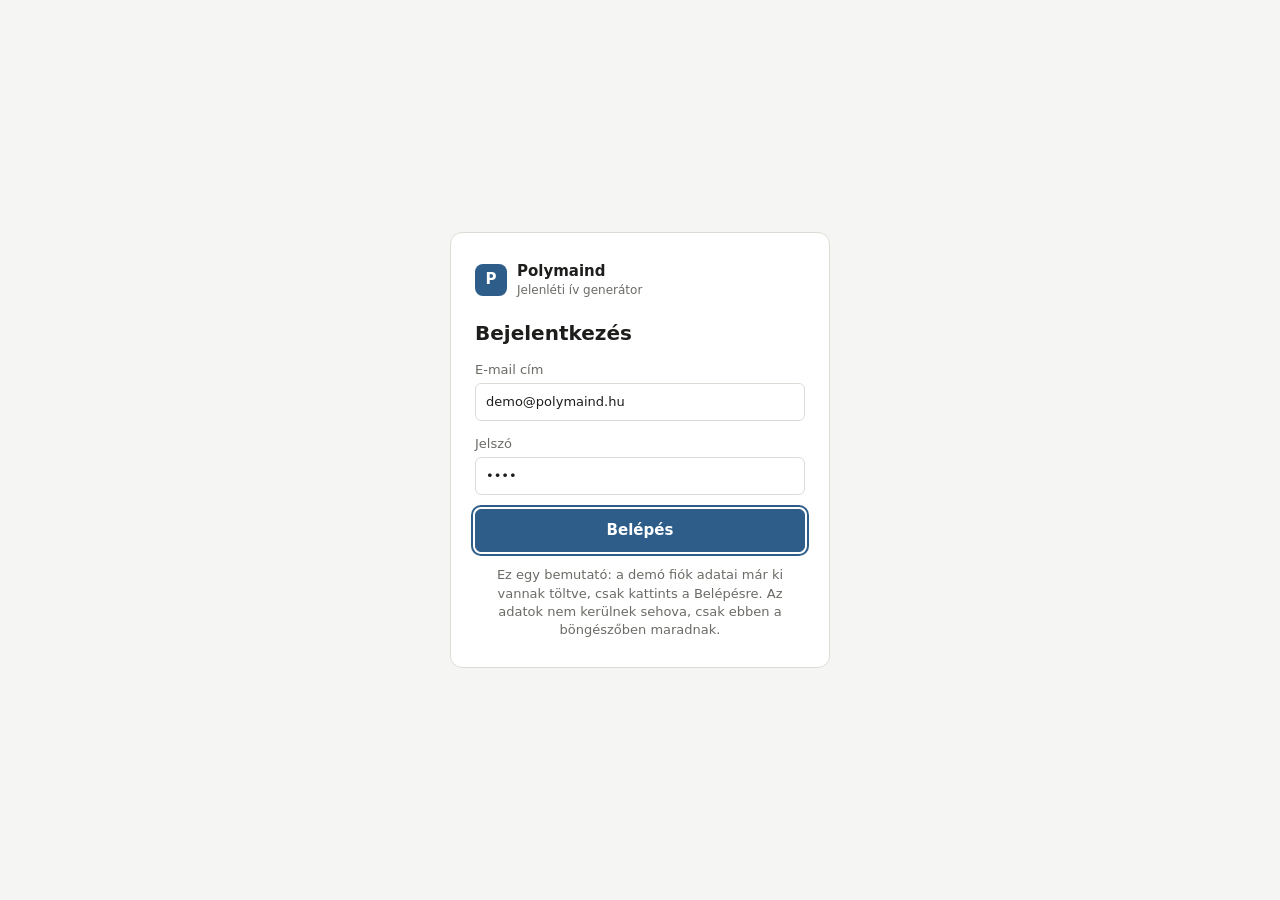
==== commit 01258b1b: "Demó: előre kitöltött belépési adatok, elég a Belépésre kattintani Co-Authored-By: Claude Opus 5.5 <" ====
--- a/demo-offline.html
+++ b/demo-offline.html
@@ -81,8 +81,6 @@
     .belepes h1 { font-size: 20px; margin: 6px 0 0; }
     .belepes .mezo input { width: 100%; padding: 9px 10px; }
     .belepes button { width: 100%; padding: 10px 12px; }
-    .elvalaszto { display: flex; align-items: center; gap: 10px; color: var(--halvany); font-size: 12px; }
-    .elvalaszto::before, .elvalaszto::after { content: ""; flex: 1; border-top: 1px solid var(--keret); }
     .belepes .megjegyzes { margin: 0; text-align: center; }
 
     /* Felső sáv a belépés után */
@@ -112,13 +110,11 @@
   <form id="belepes-urlap" class="belepes-kartya" novalidate>
     <div class="marka"><span class="marka-jel">P</span><span>Polymaind<small>Jelenléti ív generátor</small></span></div>
     <h1>Bejelentkezés</h1>
-    <label class="mezo"><span>E-mail cím</span><input id="belepes-email" type="email" autocomplete="username" placeholder="nev@ceg.hu"></label>
-    <label class="mezo"><span>Jelszó</span><input id="belepes-jelszo" type="password" autocomplete="current-password"></label>
+    <label class="mezo"><span>E-mail cím</span><input id="belepes-email" type="email" autocomplete="username" value="demo@polymaind.hu"></label>
+    <label class="mezo"><span>Jelszó</span><input id="belepes-jelszo" type="password" autocomplete="current-password" value="demo"></label>
     <p id="belepes-hiba" class="hiba" role="alert" hidden></p>
     <button type="submit" class="fo">Belépés</button>
-    <div class="elvalaszto">vagy</div>
-    <button type="button" id="demo-belepes">Belépés a demó fiókkal</button>
-    <p class="megjegyzes">Ez egy bemutató: bármilyen e-mail címmel és jelszóval beléphetsz. Az adatok nem kerülnek sehova, csak ebben a böngészőben maradnak.</p>
+    <p class="megjegyzes">Ez egy bemutató: a demó fiók adatai már ki vannak töltve, csak kattints a Belépésre. Az adatok nem kerülnek sehova, csak ebben a böngészőben maradnak.</p>
   </form>
 </div>
 
@@ -981,8 +977,7 @@
     tarolo.ir(BELEPES_KULCS, null);
     $('alkalmazas').hidden = true;
     $('belepes').hidden = false;
-    $('belepes-jelszo').value = '';
-    $('belepes-email').focus();
+    $('belepes-urlap').querySelector('button[type=submit]').focus();
   }
 
   $('belepes-urlap').addEventListener('submit', (e) => {
@@ -999,13 +994,6 @@
       return;
     }
     hiba.hidden = false;
-  });
-
-  $('demo-belepes').addEventListener('click', () => {
-    $('belepes-email').value = 'demo@polymaind.hu';
-    $('belepes-jelszo').value = 'demo';
-    $('belepes-hiba').hidden = true;
-    belep('demo@polymaind.hu');
   });
 
   $('kijelentkezes').addEventListener('click', kilep);
@@ -1118,6 +1106,7 @@
 
   // ---------- Indítás ----------
   const mentettEmail = tarolo.olvas(BELEPES_KULCS);
+  if (!mentettEmail) $('belepes-urlap').querySelector('button[type=submit]').focus();
   if (mentettEmail) {
     $('felhasznalo-email').textContent = mentettEmail;
     $('belepes').hidden = true;
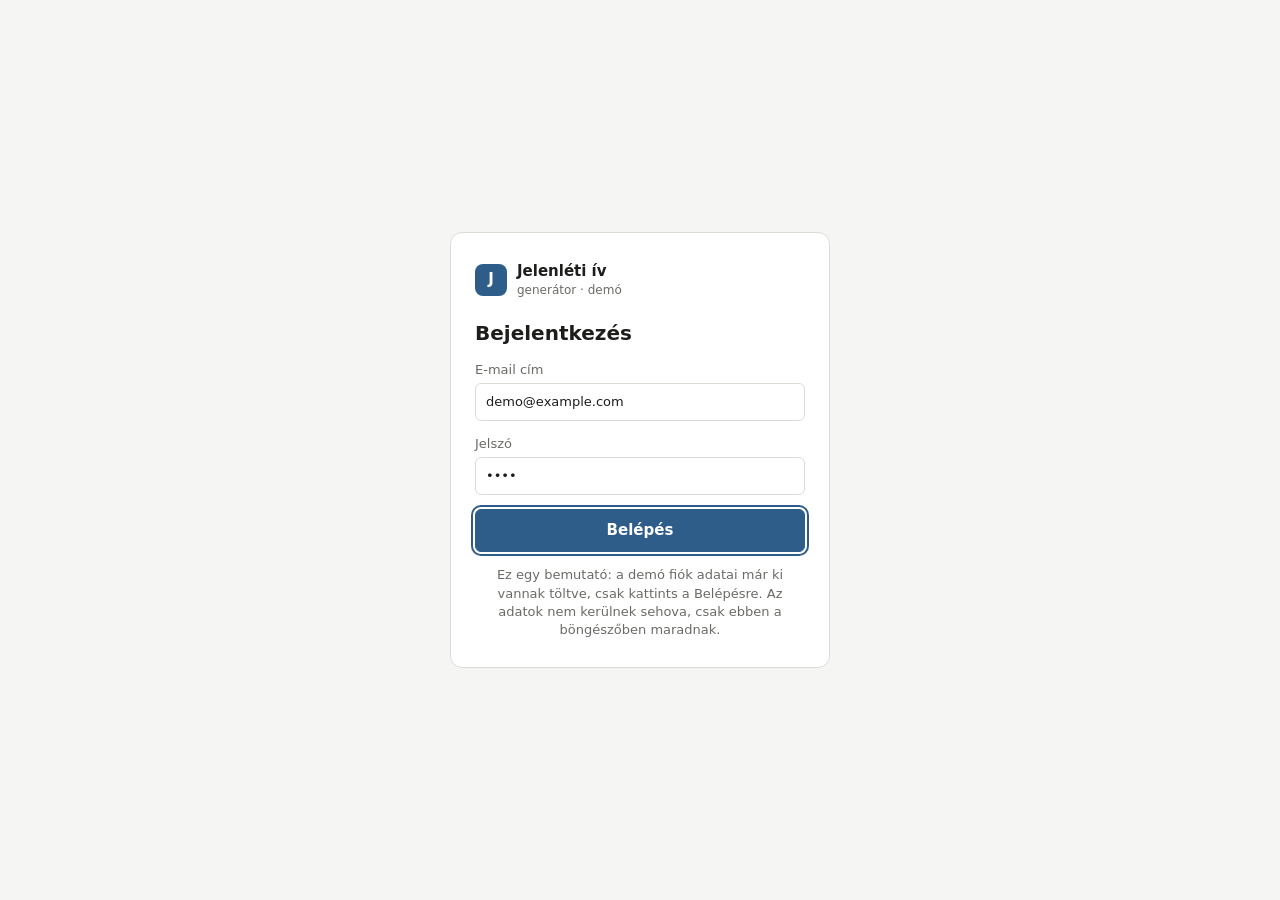
==== commit 9519e115: "Demó: csak kitalált adatok, a cég adatai kikerültek belőle A demó Minta Kft.-vel és kitalált munkavá" ====
--- a/demo-offline.html
+++ b/demo-offline.html
@@ -108,9 +108,9 @@
 
 <div id="belepes" class="belepes">
   <form id="belepes-urlap" class="belepes-kartya" novalidate>
-    <div class="marka"><span class="marka-jel">P</span><span>Polymaind<small>Jelenléti ív generátor</small></span></div>
+    <div class="marka"><span class="marka-jel">J</span><span>Jelenléti ív<small>generátor · demó</small></span></div>
     <h1>Bejelentkezés</h1>
-    <label class="mezo"><span>E-mail cím</span><input id="belepes-email" type="email" autocomplete="username" value="demo@polymaind.hu"></label>
+    <label class="mezo"><span>E-mail cím</span><input id="belepes-email" type="email" autocomplete="username" value="demo@example.com"></label>
     <label class="mezo"><span>Jelszó</span><input id="belepes-jelszo" type="password" autocomplete="current-password" value="demo"></label>
     <p id="belepes-hiba" class="hiba" role="alert" hidden></p>
     <button type="submit" class="fo">Belépés</button>
@@ -368,7 +368,7 @@
   // A demó külön tárolót használ, így nem írja felül a valódi adatokat.
   // A mintaadatok mindig az aktuális hónapra készülnek.
   window.JELENLETI_BEALLITAS = {
-    taroloKulcs: 'jelenleti-demo-v1',
+    taroloKulcs: 'jelenleti-demo-v2',
     alapAllapot: ({ ujDolgozo, Naptar }) => {
       const ma = new Date();
       const ev = ma.getFullYear(), honap = ma.getMonth() + 1;
@@ -376,16 +376,16 @@
       const munkanapok = Naptar.honapNapjai(ev, honap).filter((n) => n.munkanap).map((n) => n.nap);
       const belepesNap = munkanapok[Math.min(7, munkanapok.length - 1)];
       return {
-        ceg: 'Polymaind Kft.',
+        ceg: 'Minta Kft.',
         dolgozok: [
-          Object.assign(ujDolgozo(), { id: 'demo-fanni', nev: 'Horváth Fanni', munkakor: 'Projektmenedzser', adoazonosito: '8412345678' }),
-          Object.assign(ujDolgozo(), { id: 'demo-maria', nev: 'Tőke-Andor Mária', munkakor: 'Grafikus', beosztas: [0, 4, 0, 4, 0, 0, 0] }),
+          Object.assign(ujDolgozo(), { id: 'demo-anna', nev: 'Kovács Anna', munkakor: 'Projektmenedzser', adoazonosito: '8412345678' }),
+          Object.assign(ujDolgozo(), { id: 'demo-peter', nev: 'Szabó Péter', munkakor: 'Grafikus', beosztas: [0, 4, 0, 4, 0, 0, 0] }),
           Object.assign(ujDolgozo(), {
-            id: 'demo-bence', nev: 'Kiss Bence', munkakor: 'Fejlesztő', kezdes: '08:30', beosztas: [0, 6, 6, 6, 6, 6, 0],
+            id: 'demo-eszter', nev: 'Nagy Eszter', munkakor: 'Fejlesztő', kezdes: '08:30', beosztas: [0, 6, 6, 6, 6, 6, 0],
             belepes: `${kulcs}-${String(belepesNap).padStart(2, '0')}`,
           }),
         ],
-        szabadnapok: { [kulcs]: { 'demo-fanni': munkanapok.slice(10, 12) } },
+        szabadnapok: { [kulcs]: { 'demo-anna': munkanapok.slice(10, 12) } },
         cegszintu: {},
       };
     },
@@ -408,21 +408,16 @@
   }
   function uresAllapot() {
     return {
-      ceg: 'Polymaind Kft.',
+      ceg: '',
       dolgozok: [],
       szabadnapok: {}, // { 'ÉÉÉÉ-HH': { dolgozoId: [napok] } }
       cegszintu: {}, // { 'ÉÉÉÉ-HH': { pihenonap: '1, 2', munkanap: '' } }
     };
   }
-  // Kezdő adatok, ha a böngészőben még nincs mentés.
+  // Kezdő adatok, ha a böngészőben még nincs mentés (a betöltő oldal adhatja meg).
   function alapAllapot() {
     if (BEALLITAS.alapAllapot) return normalizal(BEALLITAS.alapAllapot({ ujDolgozo, Naptar }));
-    return Object.assign(uresAllapot(), {
-      dolgozok: [
-        Object.assign(ujDolgozo(), { nev: 'Horváth Fanni' }),
-        Object.assign(ujDolgozo(), { nev: 'Tőke-Andor Mária' }),
-      ],
-    });
+    return uresAllapot();
   }
   function ujId() { return Math.random().toString(36).slice(2, 10); }
 
@@ -999,7 +994,7 @@
   $('kijelentkezes').addEventListener('click', kilep);
 
   $('demo-visszaallitas').addEventListener('click', () => {
-    try { localStorage.removeItem('jelenleti-demo-v1'); } catch (e) { /* nem kritikus */ }
+    try { localStorage.removeItem(window.JELENLETI_BEALLITAS.taroloKulcs); } catch (e) { /* nem kritikus */ }
     location.reload();
   });
 
@@ -1018,7 +1013,7 @@
     {
       ful: 'munkavallalok', cel: '#munkavallalok-lista .dolgozo:nth-child(2) .beosztas',
       cim: 'Heti beosztás',
-      szoveg: 'A hét minden napjára megadható a napi óraszám. Mária részmunkaidős: hétfőn és szerdán dolgozik 4-4 órát. Az üres nap azt jelenti, hogy aznap nem dolgozik.',
+      szoveg: 'A hét minden napjára megadható a napi óraszám. Péter részmunkaidős: hétfőn és szerdán dolgozik 4-4 órát. Az üres nap azt jelenti, hogy aznap nem dolgozik.',
     },
     {
       ful: 'havi', cel: '#honap',
@@ -1028,12 +1023,12 @@
     {
       ful: 'havi', cel: '#dolgozok .dolgozo:nth-child(1)',
       cim: 'Szabadság jelölése',
-      szoveg: 'Fanninak ebben a hónapban két nap szabadsága van (piros). Kattints bármelyik fehér napra, és az is szabadnap lesz; az összesítő azonnal frissül.',
+      szoveg: 'Annának ebben a hónapban két nap szabadsága van (piros). Kattints bármelyik fehér napra, és az is szabadnap lesz; az összesítő azonnal frissül.',
     },
     {
       ful: 'havi', cel: '#dolgozok .dolgozo:nth-child(3)',
       cim: 'Belépés hónap közben',
-      szoveg: 'Bence a hónap közben lépett be, ezért az előtte lévő napok szürkék. Az ő ívére csak a belépése utáni munkanapok kerülnek.',
+      szoveg: 'Eszter a hónap közben lépett be, ezért az előtte lévő napok szürkék. Az ő ívére csak a belépése utáni munkanapok kerülnek.',
     },
     {
       ful: 'havi', cel: '#general',
@@ -1105,6 +1100,8 @@
   });
 
   // ---------- Indítás ----------
+  // A demó korábbi változata valódi neveket tartalmazott: töröljük, ha még megvan.
+  try { localStorage.removeItem('jelenleti-demo-v1'); } catch (e) { /* nem kritikus */ }
   const mentettEmail = tarolo.olvas(BELEPES_KULCS);
   if (!mentettEmail) $('belepes-urlap').querySelector('button[type=submit]').focus();
   if (mentettEmail) {
